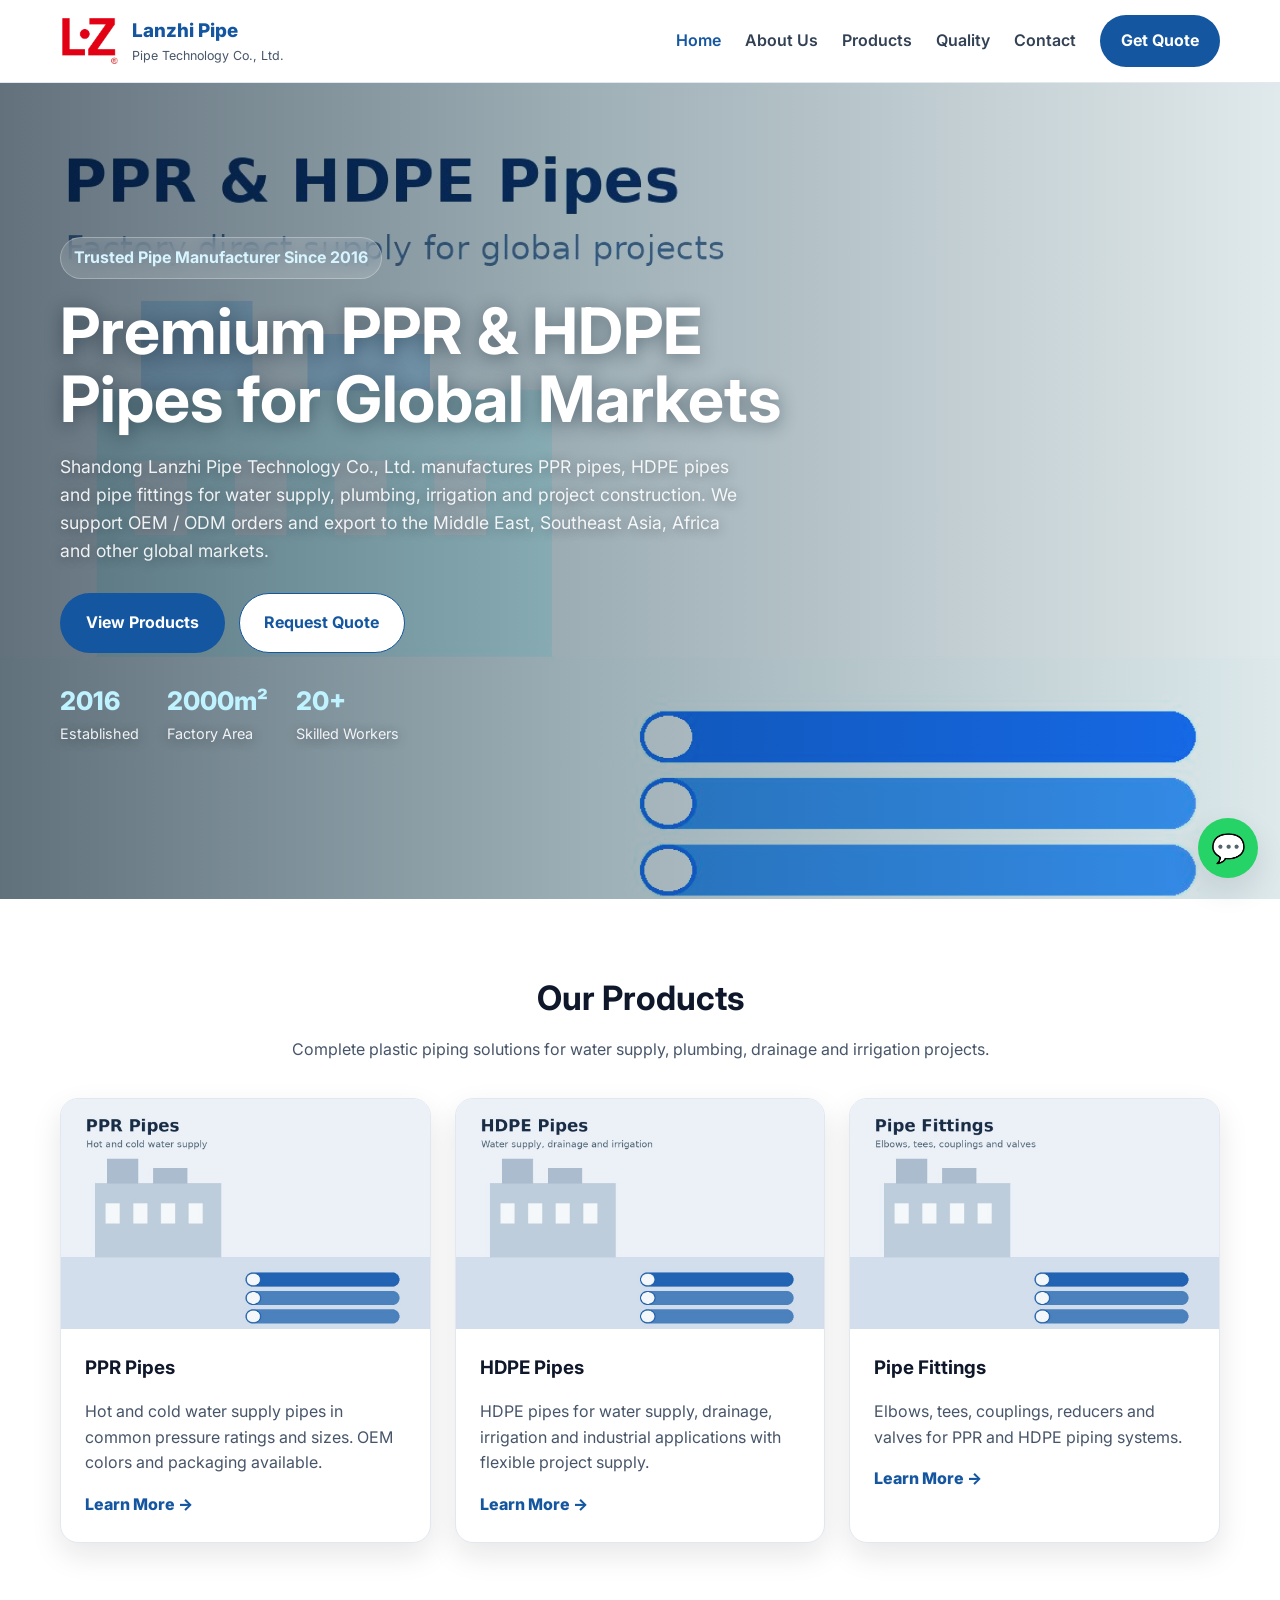
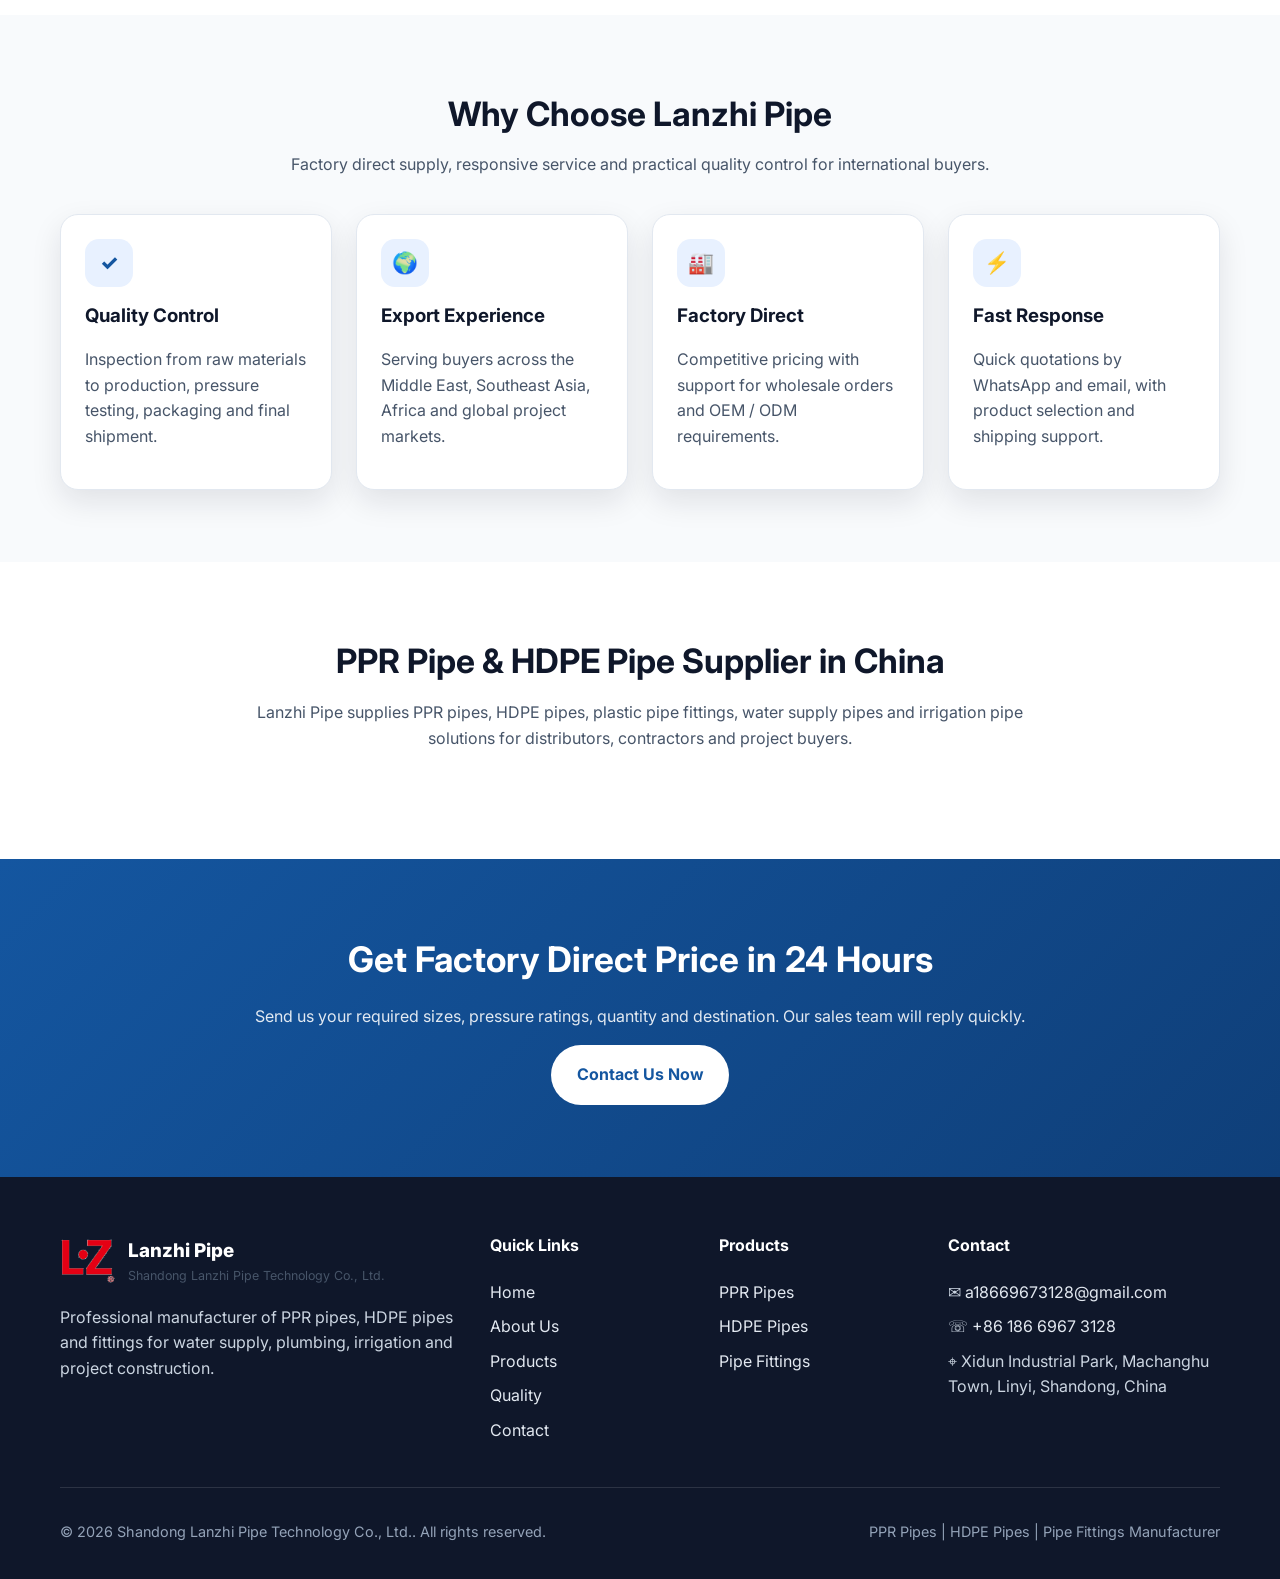
==== index.html @ 0c654d69 "Improve ocean hero background quality Replace the low-resolution embedded clip with a higher-quality" ====
<!DOCTYPE html>
<html lang="en">
<head>
  <meta charset="UTF-8">
  <meta name="viewport" content="width=device-width, initial-scale=1.0">
  <title>Shandong Lanzhi Pipe Technology | PPR & HDPE Pipes Manufacturer</title>
  <meta name="description" content="Professional PPR pipes, HDPE pipes and pipe fittings manufacturer in China. Factory direct supply for Middle East, Southeast Asia, Africa and global markets.">
  <meta name="keywords" content="PPR pipes, HDPE pipes, pipe fittings, pipe manufacturer China, water supply pipes, Lanzhi Pipe">
  <meta name="author" content="Shandong Lanzhi Pipe Technology Co., Ltd.">
  <meta name="robots" content="index, follow">
  <link rel="canonical" href="https://www.lanzhipipes.com/">
  <meta property="og:type" content="website">
  <meta property="og:title" content="Shandong Lanzhi Pipe Technology | PPR & HDPE Pipes Manufacturer">
  <meta property="og:description" content="Professional PPR pipes, HDPE pipes and pipe fittings manufacturer in China. Factory direct supply for Middle East, Southeast Asia, Africa and global markets.">
  <meta property="og:url" content="https://www.lanzhipipes.com/">
  <meta property="og:site_name" content="Lanzhi Pipe Technology">
  <meta name="twitter:card" content="summary_large_image">

  <link rel="icon" href="images/favicon.ico">
  <link rel="icon" type="image/png" sizes="32x32" href="images/favicon-32x32.png">
  <link rel="apple-touch-icon" href="images/apple-touch-icon.png">
  <link rel="preconnect" href="https://fonts.googleapis.com">
  <link rel="preconnect" href="https://fonts.gstatic.com" crossorigin>
  <link href="https://fonts.googleapis.com/css2?family=Inter:wght@400;500;600;700;800&display=swap" rel="stylesheet">
  <link rel="manifest" href="manifest.webmanifest">
  <link rel="stylesheet" href="css/styles.css">

  <style>
    .hero{position:relative;overflow:hidden;background:#0b3a55;color:#fff;min-height:calc(100vh - 84px);display:flex;align-items:center}
    .hero::before{content:"";position:absolute;inset:0;background:linear-gradient(90deg,rgba(2,26,44,.62) 0%,rgba(2,46,64,.38) 46%,rgba(4,74,91,.12) 100%);z-index:1}
    .hero__bg-video{position:absolute;inset:0;width:100%;height:100%;object-fit:cover;object-position:center 26%;filter:saturate(1.65) contrast(1.12) brightness(1.18) hue-rotate(9deg);transform:scale(1.04);transform-origin:center;z-index:0}
    .hero__grid{position:relative;z-index:2;grid-template-columns:minmax(280px,760px);justify-content:start}
    .hero__badge{background:rgba(255,255,255,.16);color:#d7f5ff;border-color:rgba(255,255,255,.28);backdrop-filter:blur(10px)}
    .hero__title,.hero__title span{color:#fff;text-shadow:0 3px 18px rgba(0,20,35,.42)}
    .hero__desc,.hero__stat-label{color:rgba(255,255,255,.9);text-shadow:0 2px 12px rgba(0,20,35,.36)}
    .hero__stat-value{color:#bff3ff}
    .hero__visual{display:none}
    @media(max-width:900px){.hero{min-height:auto}.hero::before{background:rgba(4,30,48,.55)}}
  </style>


  <script type="application/ld+json">
  {
    "@context": "https://schema.org",
    "@type": "Organization",
    "name": "Shandong Lanzhi Pipe Technology Co., Ltd.",
    "url": "https://www.lanzhipipes.com",
    "logo": "https://www.lanzhipipes.com/images/logo.png",
    "description": "Manufacturer of PPR pipes, HDPE pipes and pipe fittings.",
    "foundingDate": "2016",
    "address": {
      "@type": "PostalAddress",
      "streetAddress": "Xidun Industrial Park, Machanghu Town",
      "addressLocality": "Linyi",
      "addressRegion": "Shandong",
      "addressCountry": "CN"
    },
    "contactPoint": {
      "@type": "ContactPoint",
      "contactType": "sales",
      "telephone": "+86 186 6967 3128",
      "email": "a18669673128@gmail.com",
      "availableLanguage": ["English", "Chinese"]
    }
  }
  </script>

</head>
<body>

  <header class="header">
    <div class="container header__inner">
      <a href="index.html" class="logo">
        <img src="images/logo.png" alt="Lanzhi Pipe Logo" class="logo-image">
        <div class="logo__text">
          <span class="logo__name">Lanzhi Pipe</span>
          <span class="logo__tagline">Pipe Technology Co., Ltd.</span>
        </div>
      </a>
      <button class="menu-toggle" aria-label="Toggle navigation">
        <span></span><span></span><span></span>
      </button>
      <nav class="nav">
        <a href="index.html" class="nav__link is-active">Home</a>
        <a href="about.html" class="nav__link">About Us</a>
        <a href="products.html" class="nav__link">Products</a>
        <a href="quality.html" class="nav__link">Quality</a>
        <a href="contact.html" class="nav__link">Contact</a>
        <div class="nav__cta"><a href="contact.html" class="btn btn--primary">Get Quote</a></div>
      </nav>
    </div>
  </header>


  <section class="hero">

    <video class="hero__bg-video" autoplay muted loop playsinline preload="metadata" poster="images/hero.jpg" aria-hidden="true"></video>
    <script>
      (function(){
        var chunks = [
          "[base64]//",
          "[base64]",
          "[base64]",
          "[base64]//wAAACZhdmNDAU0AHv/[base64]",
          "[base64]",
          "[base64]",
          "[base64]",
          "PDsAAAraAAA5MQAADFwAAHSzAABOrgAAEBkAAEl2AAAMegAAOIIAAA98AABCJwAAC7AAADGqAAARvAAAQKIAAAvlAAAyGAAADwgAADw5AAAMKAAAM9cAAA7RAAA75wAADRAAADyqAAASlgAAQ2gAAAvuAAAx8QAAEB4AADlHAAAL0QAAcKkAAD5MAAAHlwAAN/wAAAdvAAAytQAACb0AAEFJAAALIgAAO9EAAAqVAABBJwAACo4AADsdAAAKyAAAQncAAAwDAAA8OwAAC7EAAEHAAAALVAAAP/cAAAp/[base64]/w1XTrvxx2UKodW4i55jTMftEGwEt4VId",
          "oyt5ieTq1aey9AdyvpLKaqGBiodyjUw3RZTdQ+jK2jTL9JwN5553o7nSyYAAADwP+agDgAFKFBkEVQogRkRAsMxAU99Jc91tWW2gu8JqSWAtz7nrjCrj5Twanqn68e7Oyyjz60zM7koF3OEz4d5TBFdBoSB4H7mXZLI7NUUwM8RSkJzQjZ84fBUsAvnocmjcGqaHMK/SHJpa6ZoxhZmm5IUTrPXdftisLjjXAngr7phJ2g7wOj1P708t/[base64]/IAcAFCFBmIhREZBMQQgVgboMLJYTGRrSwCnvw3U7/jXv9u7trKOh0ztegZxcOBmnOFUZfx6zXls2YY9yJTfSvXKbcsZRnMJWzyTYeFPmLurEzoA0LcX+KDq8Olq2CFgQ/BiqUyWlKHqGcbN0yR11rRcBmxGRgg07vjG9J00OdZFD1p2HfSEUSsAXX4IBOgBxqA6rMADgE6FBlodRkVCsJRAVz60pzEDLHQKo1qLAdne/siOP95d+jn87Ye+TGeLsTc6jcFw4lq1SOsokGAVSkHhrVVBXqsNbj+pJA27MtOJN1hNb1FYRAL",
          "ICMFnaD8SYOKwXKz3PsSOED5TXf7t+D0/a3Hx98gaWH31adz2Zw1NCGhpl4G2u+UIjOYOXWOUmS/SABwAUgUGUhyOIkKwjEBWvVaX4sUBLWMQ41QA02yagaae3TRj5LEB98tu2GvLQ9F0tQTJjx8nasRmxTgPHl+n+pYm6RwtmxJSGxZEaK0i6Ru7d+YvZyaViPCNsN2EejjyPj9iwQODUr3NAhCxhSUaVxc5JBKL7h7rzz6uVvhYQa8h7g8glied/RyYHABOBQhCIJaDYahAzvxAMgEWF8rknkFy+WISU4V0uZhxoSwjtYsAMitl9BP3tcSE+RAKYoA8iO1f8/fS55dTFtBoqnc4CAEA06v53mWF5xehvuQGVtI6qKnqTRokkS1+MX6XGuUkt6AYm5rkOApSklqqdryHaZXtWZSrR2dizauW2bt68bvQK7vq7DgATwUKOx0QJEIw1EBTvaVDY3poADpJYQkQsITw0kktKJzYzQ/Btw8ZEPAl0q7HUYTHdO/[base64]",
          "TBHtlo0Pd9mIuTYUbgVaoaprWeitdVlPrHgbHE1ORU314HLP2OFfUqBDUZwBZQDu7gBkBwE+FCjKZECZECECm97GHAEEXMM4kuBE0k+tA52sJUhN1/RF8I5VtNRSfPVlyTf+g10GmBA+e+Uw7Hcj+TR5sFbzXnl/pMpYd5fN+aOFkFQjVUyg30P8ogMSONM6gKXNEcDOiMYCgMYns5id+X/H2D6gHnuf1BYR8sepyCPmhD81/6L6HG2+HxAcAUIUIMkRGhmCogK7xTbhACxARerB0lKS1yqRROtJvmKfyvUGuhm7+VyLDZgW80d2wgZF8zXeq532OBLph2FE2Jq0xQ2InFlJ5IBTNJWdDF681geTRhWCk3gjv//G4cgw/sBl4YO58nV0cvgb6IzZyHka9WVcBZJJJkopZTfPowdsO/tyHdMAAHABMhQhSKJCDYRiAr58Sl4ZnCBCwJONVAIwPzDwWmgJjQifTSTESQaWRM0DMtixE9UPfDBtO7atNnyaR3UKUPmae7cZPEuAkD0Cg6QpE/9zecKFOW0Q8+3Os0c3VChepgkTCg3v+5a6vc/UT7Yss7s7eYYzSCdE990OjyFMo467KsT/qp9Ib/Ge8gBwAUoUADBkUS0IwVEBQc0xxo3BpC+ZUccIG8OJuyYrMoZUctBenpqa5Wir49GPdHL566Sl28C9HZplU1N//ABLGeWnh+pPEnxi5gYI/UVAMxmzCM6PisPYLZFbljOmJiWKvCqYi8sH4Wpb",
          "hpTYZ/qIkRQ0Z4PejxSrSYXjRMWj04kzqgMyAA4BPBQgySIaEYRiAp2j34bEWIszWKa4iwojMiknay0JHwxhm+XDpDirdtyka9+q1Fx4GrjLjaZIeq0zgmqNTgz30YFer5lIproBwHaTVM98SsDdUZai00Bee5WoivVc8oHpf2L5CZChrL07X/vocM9ylbWo1SrKKUPSXizxUdlNIUg3lJ9x5+CXow4BTBQZqIIyDYaiAqQdm+l9uilmmy13cAERZKPGUdHX+mElWGPM0d0a6ecoVVyXayRp2pPWWzqwv4rIXMjDVc4+KUCjq5FGc/agRmZDiLTS/4g4RETYztPUAIqWYBxq0pbUoJFihKVp67XrFIVcJwvvsGrAIGw3eYvNuOXlkHDKYpNHHH2EoXmvW6AFfAAcAU4UIGyUQRBERECwlCBnTurMBYiIzTC/Kw4N8Po4u0S0b/[base64]/uKUP+DJ0DUTHq8JNlIdH+FTMmOZxfwOnwdglQDUYgYmNcqG1unvKcTrkeMCM+6yTQlDj1886TuJeTUQAYV",
          "c3OyTnPTv2BsxuvAAACUH2oHAUAUIEzEUREGwxCBWbReAACWoXpoHBY1oTu/[base64]/TuHJ8we5+X5AWQAWQ/[base64]/niBjDv0yumMizCqj/I7u9Z6hBq4y21cnmYKNnU3CYofhVFvIZL2KR13waiyl/cSisplymGycKhxTP9ammQc3hu0QHjP/DS+JxTn+ktmjBP6p9xay+o6bozeqXRzxcXvyKauQ",
          "6M3T2/n8M6DADgE+FBmooioJhqICnaY5WMeRYzhiNXawEuH+7rO3R4WTDFKPmc9Kz69mm2mUnN3wvuYpAt2ryUIMMi+f3kYDkQ8AxBfaJKy4SgCAUQV2XhilpDyOf7F7UD+I/w64g0pFcIBkVo2NgyoqxWrHwGGZCgI3UIHVNssTfZW/HfXXHXs2VcFN88/magc9q+PYvYPpAAHAAUAUIaSkCQ0KwTEBU7Vc230YLZrnoDOl3A4RoWdSRgYvr2UWam4iIo60cKxIMFqZU5x9OFRrOmzvb2TREE/97rKEDiDQnvGTjJDQKRCkLxwWnKm9TZG/+ZbGU8a+FLgNxpHrqWksOILfu+1s7c3zDTerxfqoBIfozYecRpCRy6oOaBYJhH/1OgQnG+/A4AE+FCFIUjoIhoRhqEClMc2oUEkQ1hHTUDjYJdShM/zmX71JYSFSmhyBASpCI5fAyaBGpM+GJZnAzKXdVSNqw04aAapJU7b2IxbACsb6etTy+I6fFb1w5qRx7IER/nTh1B4WtPlwgAT7U3UPcjOhA3csbvNHvsx2EmOg8vB7qvDHrutWgQC5O4RAIEMMOltc9GFAfwb7AAOAATwUIKyyKYSMgmIBm3NCSwmyBphd3oHJp5UtemnLSYodc2qPTunmgISa24UeyilKKBeIxnsqAShufxpI7XzlkjVtbnpjHANWVIfSLsQxir43+rnUQUU0/VxjNDi0F1HqYJGivNJaWTlMFcRjcMCCWI4OeN9xLLdm",
          "a5U7w67ZXaqmfAACSUACLJshpMOAATIUIYkmGoQMfJTEhg1i2asyOGgdekfxXm9kMu1uDyBAfTXGZnvCReALAjkGqMdFChL4ifb22Jis6elpCmnOqoACr9tlM3NCnD87k1dngYhioDWrTZq821TKBvJa7oP9RpNzswVQ88RtUpw+xsmJJRt+vC/gKsqaaE/QBJhzXRFznNdwkxyxt5cu625pwjrnu0Biufa4ATgUIIyEaIkIwjCBldqby4mEWFgR1oHXXZcTEfd2qh6+zVUjnKFNpMQzKxu2nmBy+CMacv/GzLDQO8WZr0AkP4w7lNsfR8FVgCrh1d/Mn3XRIeviUVDU9z3YZ5EgYS92tqw8hOYnJoWPL1x8nkfYs7/pynuoALIicZ8kfwBGxunn9U2yuscKPuWAHAE6FCGFBBsJRAU7DEm92gGjWVo6cQLswXDdr7MjCedBIsFhpnSOnGHQGt7BoZt933TfeOSCD/8nrmCwUBVjDxW00xGIjrrWDagIBlIn8wkcqE6Oe0yaIYh7fQOJWym8yYKw4DVPydz3axypn5TZtLg2K8WA5kA53DO5KCFn6A+gAPyr2wABwAFIFBlowiIVgmICpbbEWBQRw2W10sAMTfKajmvyWZyuHLBnu8Mc9YnvUg+92JY9QVwcHD8MOhoLW2L/rrPjLfsq8csihRODPRsZCgHpc5wE2rQtH0mQBlQUyZivPhXrtE89aJzWQfdQ746+7TgCQA0QK/pOemvXqbalLwKQ",
          "h4/[base64]/SIGPLSHtekuvRSjuklUa6bR1ymlM33h/1zvf/6/Yqe9zRDgE+FCDI8ioVhKEDMy8dtEN+WwOAudAUeblPRiJLM8bdnFNDmdC9ge1FPyNlCZsbvao60SecOvlSfNqwGApoWjZZ/vqotOEN1pqSASz9KLcnfjlgLoXuilhmq15MBB2qOsgkQQ7siTDth+yW7R8rSxYa+zb2st/gWPb8QQCTHVyuUUUr5+RyvK8nwJ4A4AE8FCFo0iIJhQEwgYwxlBooFkF3rQOwTLA8ORkUJWcQCaOcZJZS4wzx6vTuYCrG35nvyGwlYuu4Uzep1BGT5vUr9TUuOK06pJBhRrSwMdhU1/u4yaIYp0PMS75GLJBaEfvekjzj2DAlrxWZr5YO6Jr5Xor4fGuuUs0gI4+KqfwVtSxm",
          "MBYgC5lnhP5g4AE6FCiMxCkdBsJQgYd4jKNFNKCWq04sIijKXPcomMnsv4LfPxsAVuCh0IydVxWKypetSRHcgEO8fiEWaw5oRKnlknZat7ALPVdiAj2QYGgNOeN/dXlN6WGz8bcUaFpJ54g0xIeHcF9wn8L5L3xgoFT0ThKmNvLtknsAvjKiGM/[base64]/Mbnm2cfLNiWnmjWut1UhWNl+65QjeVKTCnKsbjWo2Pxl58IsvIL8wDwqooWVgBXLDbG5Zq+CXSzRjhbnZ1eHQS21QIBe9FrN/8sQOAFAFCCMlDEhCMJxAVtI2AAF2EvU1YciCXZYNFhuCzRoLCiogirjWly1ww41JCMmuuwHix7PjoAkZnxNbjGozLXZHeNAjmu0vABnfeDEwQxw3MsF5Zj+fyWpzA0se0IGsdaUg0l2QF0L7Fzi9pGreRV2QikdPDCy58eQRusefwlIwZkVg6nsIOWAFcAvkABw",
          "AT4UIOjSIIiIwzEBWKM5QHVAWDi5bQceZSNt6f41PWKJoFk+97cma1tIiBAKfNxmu+pGetiL76AH+gAiOqiiJbS32zXqPuqceNMyKRP7Z3T1Q9agk/A/[base64]",
          "0RINiKEDMupRE5sdK3FlscJ0ADU+/[base64]/eMyYy6JSSn8pC/JTCh2R3l2rB6tWOsb1M81rVkq+/TiX0JkX1tp23rnprlmCpKSMKj1Pm3FQq5oNyMJOi3flYaQ6/[base64]",
          "EwsJFNXclh0KAWW2KDdVRmnjNzfTMUv3P4zSwCT9wDNWSbk8qyc2vkj8QYRZoMxtpcP5QdeNWVRGtoSh8QhKgWgoC71sLzhY18JiXTEHRJAlW7V3ewpWZ1eczRrqK7uy+bC2/B6b0Rntm5WHy42WzdINTrPsYKUmkOYToEA+c/y+rYAOATgUIQkSIxFEBT3NzTlpRC0BS+GgLRp/NRkMqRSWshZckUO+EW6K5ZrCAMgptVZOjEwMEzypOj5ry1zXaNcw8TRGqtQ9RWUY4iyu7AeoMi04ApyDsl1y0EFcSXt7PKaNROBCUQYlWau8nbJMwY4Ud26qiLZZBrlUmW/s7HfZdXV2uPGasis8GjwpWUK6XLuz7pA+bAAOATQUIQkCKgmEoQM+diO7yzgLAFvNQB+FGWBCQw/eRG2WYKIcunNQTxDw2fgqzVC8jjo55Wgfm5eOLPieAtrhuONeQ/VCmAcPpdAwNIY8leZa8HzbL33FeKs1Hp4UTj5xR+s+QOjjS5/ZcpEqwTEZK7S4Z1vSIEwbxx1iBpdZ5+wrNdgBwAE+FCDo8jINhKICm2Q9X1gSAi8RerlhyKWs4D2qmvTBya8acnc/F61JeqgvlS7T/WQd4T7nTF9rtURJVXOxEl4nRyDDK1dS+bphDBGpsPUzqWnJV2AyfRrO5mFR5scxKc15MJVIvLrmEPoDD7nT1mVVFczJRWCutqaIqn5ShT5t1qSnVTHt2G5ACvp7D04A4AFAFCGowxoRgmIC",
          "qpiAUIEW3ltOJApGiRZ0iOW+Ge5QRv0T4TlKQczfVBPDIfW0BYSTvmd1B1530422azgT41bemrLXK6ic9h6FtBMIbfqLcbDUroEcRBWjmcvMwFtPxdwEH4t6oE1H/36rkOnulpePz0TjZD3Vi7t5VVpMqo/u3yv8/873g8d5JzRwAToUGegyQhWGBjwunKYXjWQQttd2sG2G728tU/z8eVUdlLHHs0z0mFTC5nQjTrcCFTM6T3pQwyltPY2JlyJbwOv/mZUi1tASZI9kscStzrUXmblnco53Cb7CWUO2uhnRxLAP8uEDTW6crRz/mdi67eRoAVKSkB9F2/XYPzmPx7H5Ed42kjKssiTGoVkAFCXcAUQUGUjRGhWGBkzDleEzQhZcMtxVgLfPvmot5TSNmaiet7L2rvHrC/BLUAHrTlS1LSVQ+b89oQSO4zdXrFsGGcn9SDhywR48ZKWC+9zIyVRIcmQmRPW/kgq2Lb6w0/[base64]/+ogcAToUGQjiQwzEBXOR",
          "3MELTIsCjqakBTcvXPx6ve3UMLLDKMKOcGDHGh092cSoK4e+nxsgnuYyxz4K6T5dfO5j+PanBh9dQB+cGSyZDYrTUMBHhgK/BeCF1Lk2Bip7J2z5VK8JO5wbvJm96OSAzOaSDkR1BNfjtpWJbQ4/hOmW3D8bzXkYgcABPhQhCKJKEYShAwM2MCMhFoZc1YLRTdg026jEUKXAMompCDmzozlPM9V7w5YdVpalgFnbahGlkhmTUalHqIsW/[base64]/T7VT0K38nDb/6tsw90gcj/Np8KufHcjTRv0K9hTS2WT95YXjdeHC2aSMR0eGmfdHO+WNl3glsx+llnpOiwvX285AA4ABNhQg7GQxHQzCMIFe9mPC4AMtcNyT",
          "[base64]/[base64]/GMATrvvhVQD6yZfHJS5Kye36p8tr1oA3RFZaRB8yTF5MyFKUK32qh07ohk8dHBvumktkpAoubGkALkOukncGQGcQDgAE+FCDoYpMIxAVlFPCANvLelsF61IHJuLzZDNvOMTEI0hDeBreevuuR65dauNKi9DBCkL4LXhDKHKjC5/xGwCQGMCAuR6ezrEqzexiynpkU9u0a5jYfHa5YirGf0bbFn4/PKkOuvj2uUZW31FTLa9TUayyPEC1HdT908rw+qwP9OEvUxwE6FCisgosQQgVfhXIF7G2g4YpqcAROdbKOsf69ZiNyw6SMXhbDXeE5QAXS9b83",
          "ad5vl9fJKDKT70m68P4w9ReJ7vZesEEeFIQDAGtHHJSX5GxFDnf1YSVUqTHTnpKaNfmNMVyAYwowlArE89F7G1N7lABLV5K078c2sqKelmNbkAHttkCx7KgAUwjgAToUIaihGhGIBmNnYIOW+lgHTVh0oQG9ZiIa4qfChFcGFAskT8ooS4yYCCoVGGSufNJZyt80de/zmKcJMCqZa5aR1FiAemWY0o3SE5UMOu4dM8Q9IzZW7xknXDA0lcqUGBLHpt0lLM1mxtU6keQb0bJ7W02SHTLUBjFff23rYV5cK5AfZq+2xACvAQpxJzHgATwUKQjCOgmIoQMerbyel6sbcGWl7b41bQiSJ0hA/QGSaxlBjJREokrhx/QWzpecuHBIaBsXi4XkNb08LRHoLZX5YPsf0WuWRMrGbZAARkW9xVrapbEjeb46qL0619mpcsQyWLSwchAwMXHRTcN2AzHYlaXE76bZ8qrsKpru258dDvxWY0EUDG8N+rrhXzgCvHgBPBQgrJSTBIIGc5jBmg2LCAcXA4bvc8IDUjm/FqCdrK1rdJcCO/G7eSZTJQ7P1y468pEDySJltW2oRdKoHDduHXeLDGLhahwaOzN3ErlxUj8+z78Mpt58OYvSjzJa65/xqF5uzbH6F1O18NeonioOSfS31eXevCX+gc0P67s6ECIe2ycErf/PTT3ADgEyFCDMdCkYyIJhmICvsymIR64AALmrWF/Sp/THi4bkOKKtmoksi1HMouFe/twd",
          "xzSBjHe04P4qHpqvTKqhf+JiAM1g4h9rVECJRx6OxoeqS0dzK1MGR0WBWedQTAVTZu54kJsR8YWikHN6gtJIm1SJvztoKYALjMfTFadgSGokgWTJ/w/oX+qDv9wHATYUKQxUSJkGwjEBXhtiiN5ACW3LTi2hE7Q84t+/XkhvKNvkooMdGMcavHGWhWoWFjwFJyRGzg0H6QPL2ZhNukgTJLdR0MiPXTjteMV0VGWX7ZrP1GmUq/jKSPFNNzJCOQwPUr6EBBOvdA8q9FLTQY4VCs1Z4uUopxt7N+7Dt1HTcPG81sB4cQMuEHABNBQgyLJSEYShAzxh6WRtDZFtMGuLgUxSp6G6/WWjdDgR7p1nGi3x/Y9Je7n0vZUxOuobnLnGmzPc5GvaUkhINrDp7rRUfzQuSzcoCzv1/nMGccXND2/cntktyG0IvXZjSoXc5wLnaRqXUSK9Xhgahur39uFUl0cZa7McE8r9s6hfRcFxXw4AHHwcAUJUIOyCWhGGYgKZzNMvGMYB5BjXCWHCi1etyVOAcuT1ZSaZjlNG4TiWUTN3i5wiVNW8hX8FT+K/P0TcGU3EkoV7rRhS5t9ZwHfFshJfWJazq4kKptvQW3HosqIBmu+2ntYpY8Ywyh4rxyOxVMGesBrx2Jpzym2RytIaciquA5kUANXpn9Vppg+84gcBPpn9ikNKYKkE5QOvIj47rr/hW51B2mrdW9lCyAwxBpVztQk9MLtD4+oDeSS6YCW5XUfysu8qG3Lq",
          "hJFNKTpOj2ddoek2zuVPlxyqo2jEr1Vw+q+mSAi5zRlADCtcKjAcYIghBgM+AA665uM61ANE4QKeKGZRm1IKXDxvgPbgI1IuZH+e4PrxA9+Q7ZDgATLUIMyUISEIwwM9eJCU9XIYpcNMJfEBaMTXxWdcW0/0X/oy6KdUriVV7ygTwz11wEK9KlG4xqTSyXu6Mpkplw7a1I7ksjZufTDoBu6NGgBfE3zFkxQOvwuQN7OCmWNkC5JAqnLgEd/[base64]/58PArve5J+yiKujEUUdoBfHFlBs8fOOIz9PxLkvc61IVPDs1nDy6YeN7ndjppeVf5DX1AcBPBQorJRJFQbBQQGPG8aAwxAQxqcVoRJlVoh+2UzFSE6Lg7CmvXfYUCcw1dTWMjy3lfsZ6B6FGuHRiXvlipJ14XLC",
          "mvVDtNMNMYniGLhBQP22fKIVNABzOZ8uAzZxWGxXxogAhSejCEhAZSqiRG21YjRrtdmW2mSh3/dLAvctTK4sXcWDPf4bSPABLBQhiIEyDYoGfPuyQW9cDC921g1J1AJe/mtywmE++MZahiSAUsNOGmVhsadeQEuWkG6B96LKPiilqqI7xP8HTp4vT3FGPyaiGtRaEZ++2XvU8XD6bu4eFLwWATsR2cGiZrnITiJTZCAq1oGMhAJps1nizMQCaWvfTWAhfZNVWXExoA8cUAPexSK3ATwUKSjxGhGEogK3V9isBkLBMRrVwIgFFEery/5dYpKcMinSJDaY6YDwwj6BTIOFjnyhrvFqch42+kguI3JqQ7RfMJSxa64J3oULWkSyTl2LSBVKFJjLtqCk57OU6MS4R51qnbpxBBesqgf3FKFVRlF0HrWVf/487bVsQShAPjT3cJ9RvYrHbyK+YADgAT5UGYihIpWEYgK8HDe2SbLAWUL6NABxPr29m/qi7ev8JbbsI5QQ4rXdKY7IdUo63sXpyoCCuLpqOTFseeQRv1aH6fZbtg7GPpTZh/AaaTMslaqBWjr5zrLNRbO+yKrGvFKbSrOWHKmYlouU82e3MxKWntpxxnyyEfG+6hI5GaeGE9kQlh83mdA+RX+OwlzQOAE+mf2KMkiYqQTmM4TrgLm1AdOUSIyE1F7BKtZwBBb4FqFAZjQFMcxVraqQk3HaY1R5ZQT/LiV4adGgdqrd5/GiHNUJddrXmRdz",
          "cK5uTCD3Y8vB/IMV6YoVB7r0yPxmtslCF6q8UfLKXQ84ss7ml4XkzsEI4Z4WVi/b8QnmHuyH22HHsDHINcA7eAcBQJn9kUMslIJul3mr9h0zoxLk9tL8vgtYSmq3LDUoTqYbjVNfXj9DQr59cGPdSkxWTYzJirDooJsbU3ADMvW89ti0eRKTbkYXA13ponrMmc0EkmBDcDPEoOAkc/[base64]/gAEXByqb9Skaq4t55VzpXF0vFjdu+1Fov0RM5NN2aHz81dc9lF8Xz87AtpEtD05T9lUUdzH9b4mC3X77GA4AToUIOx0OZSGhGCYQKfKwwTYpCxmla11gVFHaFSj3psbMl2wgkbHK13LC7CF7OmI6IxeUBFS3uSbsKDEvM6JsUde8FfuJ8KV82lfS3Nu",
          "3XyRImzNhmCK70INQY/ztHJpNiBm+S1AfrN42QtVwDxgzeeQfbUe3C/[base64]/gc4HAE+FBmowxoNhKICs2FBgALUL1dwBb08Oz4cu3sm6j1S5wEtFlQwteLHRasTfACwyQGMVeidjDB9unBH0fX3C45inTPtlakzCsLJUVqeQHU59bnPS8ODahezZ1zbHlUG24bNHgfwNZZjEGOyZi7VFs0ueVobOaoU/2o0rZSrsMZBsFPszN90jnxnM+hXlDvnJUDgATwUIKyVEhhKhGGYQKYdsDDhggglzqQOGRosnQ2qNHdzROg30RfFELJFGMCIshSKFcI8rNe/mxRrMxsRBYRCxevRw9LK2nydt/PsYW1jLYjZbp768iGXRDWG5AfXRiFzGTNg3YOyEIOMEJgsv+l73aPO0StoG1rDCHc56cO3Xh/vXjvIeY79fkdGC/AsJQAN3gGD4vSog4ABLhQpaEI6BEaEYgGfsVIVORgJoCtcTgJfoxmUoRwmNs2bmojDzQUTywDKsiqscQJIzGnZqsL+0SF9TIqGWpbD3DVJgGLL",
          "0hs/iYrusVy60IRYDs4Z4FYqaubbsoGvFcSdSw1hlm9B3mEs5OaMwlRNYQVMss57Jk4rbb9JIwEABmwzUKckpxjGYQA26h28AUYUKQjxIhGEoQMJhhQMaTDTEjzAiA34ha2PWEUJbJaIOH7OgfldZitT97uuc3Ny0WkscWZ6KNMqltj0sRnDWPgXoTWyIRwe+/vgTQzEOFP2izZxndGIjUCzzIN8BeVXq3YIg+gRDLlgFxGDvbTqS957O4sejz4yFnwkmwvvL0yhle/u6YLxiQmXAAAAOwYFMkdWStxcTEM/lO/FETzRQ6gBAAADAAEDAAADAAECACSkJwsAAAMAAAMAAAMB6gwDiSQBDf////+AAAAtOSW4IA//89C+Gm/4KdcHtsq1SLPfQBtG8weK+TFY+1ToPInojxmxeKvSkcWNcnSrYcGL/FO90cbxTEZP+T0rQKDHTSR6LQerFSKmDXmKOA72eN4O37ceQwSTQl7Bva1MhPZNgWwBiZyADzW8TB8Ldtn3/IpiyaS73+NuM5pfUaHujOH7Pw4Xh9JZfn8z6o6EQs6ArrlW6qEPMLd1hkJH/7XOWrhIj72xlYVATQGOW1DLRG0AmJoDHEMoQIlD6tWnYBrokw45JgjWdDiM4cLOg/Z+RPsqxgF6SSWvXl4SFynI0VIDjyNjfvNT9gD1k1qHK3xBv8McS1ZtsxmIfk0FmZmiWR7LVWsa0Rt2ISlRdX0hVuzFCWkwNFwdVN29HolaeL6DLlGI",
          "[base64]/q6DEePLwdrLjkU7epQGD+LoABPtPf0LfOYuydiDPP+AJ84RGyw/[base64]/r1Pxes4N5oGCg07a68BA/rm3x8gX4fdUG5NREL0wZabsMFXSXQnNXaVShrMn6W5OXULM+0qAZYeXf3yUzrTsPDj323c03migJfEwBbFuAy44lu/gd6+ikQtlr1LsCYVnsGKKKikv17Ii6BiW3ajOjRQaGGc/PhzHng5pDhFRsQgmnmf8K+J3d6aWAfhGKoofliD",
          "b74z/f8BAQ+vI9KGSKHRUOuxFSOURu69bf/MHMvls3B6K501efElVrbtKteovWmpmpT7SltwaEctKS+Nw1HhItwFe4EGNVV2dLXAG2IIGI6Ug1+/aZgDhmscBoJuycyMsBIw5ovifJzJAeUC9zEcp5WiNd5JdD3OSSC0a4Tox3giN3eN5I2CLm7rlMvRGUftQy0GrlYrUfAjOsHWIXOB8VWdCm7SjsMNEesat6iVvNKqnXP9/OR4wLItSUdGIaWkIpt8Xx6yUHSV9J8VrNh7M45OXgCGl2LHNl3qaqAJQNd39LNAGk//4dyLxI5pD3hNNS9EBtMvJe9hLFNkliOHxeiHjijmfIC3gkHnPe12vQkqxZiusb9qeksoWu5d0Un4vVuqgPn7fS76+a/oYKH6eNbQ7lveNq4c3v1xKHOUe+W0Ol442G7BJgGM7gMtSjxeWakp1UPCnNuBfrs8CtkfnRUJy+vnYoitR1fmLj9r410pVMO4N4jEVHzdWD4nm3iprca34EF7QHNYMv2z1eDM4iBvJHoFa0f4xX+gfBklaw/VfRvUSk7AL8vnYSY4IGR2NavLj9KlEl8ZNDy5OoOkHVAO5Jq44Ir8v7kLobkPlMeJSXaOYNyVDRB+Nk0stpARFcyIzQ4Ug1NDi/y3RRw0X7WQ6iXWdmg7QiRNt57NKKucIwFsd+CSsI/q8dDw2fgjLUCpyKWaZEXxODzYSirU4BTCvkXwiYUXuRnNvoM9PCd/Yd2J59ltaHbV",
          "8n4ox1IPsGb0EQtreIZLSLTrzKdU/pDvp40zYXC4rupkSRmvoyPWuSCbkJgT3wBcu4MZpER/5tp+ktUTeKXxvegQmspxIWXc8RZLOILBhL+Ks6A5cax0YRUJ+/fpiWTmjQprCTJSC8IFmBfv1H/OxjLMTROlixdlWkl/ispudz1XHccI2wwoTmIO42QzrmATp3QKRvUUDlT/UTMsgWAarUd8rmFJK1/J1hyT/Z/bzIC8iRhgjfDCts2xhCqT5R3QXenB/E5xiVR/wM9PQZ9WG7x12uX62ZuVCHb8gHpY1JKB9zwyC0BNXkRqtl80HmMfOBvOBeMqVaX0e8JRKe4bQQIlRtDIN2tIz9yhV3iy4IWXbo1rjmN/9wk0YaRluv/1Luud/JWVnxQ+oVgvBTFKCBRaZ3NfzTrqV34K7YoGAGwaOwpOYQ2BcxQ31AhKNiIBn9/7IicwH9cZo+0GCjvoJr1kR9e5IdaWm46CbfAXNB4zkMa5lvNCVo1s3OYRLPK9jMAPxb8gOspRQTXxBYO9h/qYIFK8Jbejfy8QPXdC8clYfnyQvbCK0yNzHE11enp5maCfk6+s9EIyWphRIOLq8CrneusL6Zj6f9lJOFIXTB9YgN1XZ11dVje6SYbDY9ERChjAYITwh+76gdegBhHuV0CjhGzapvcMmiarETq6flwzeH4lmD2GbXQHUAlw2CDKR6RsxjNX9iNITBDJva4sD9dJ62RNP/OuZSHM/97hau51UVydxiwyITUU",
          "l/WIXGjJurC2cClPhZlmGcQzCDMHDUJikpiY52DJWfH8RWLpvwWpD/[base64]/IeHHkcBFuvCDlTy8cV/59+g+i2IsdjDALE75sY/aMdlU6rdrRk0nAwSMPlOClrUij3aSZGo91IptubxZOs+Nz2k68h+DD4z4DyGsG/ypVx8MzmTXpU9g+7y5asb8OI77qYiPMiutKX8OHvAhjhDILgk49BZiuCHJXv91pEKwkg/+xhHZ7zZ+0Z6Q3PRMsdIXJa1bw0VUKgHp0VajV8dq/9Hg0Smyj+mT33Go/FF/+SaHKxAshkyRs6uIZyaZBickJHVyDm8o8xPAq6n79+Kr0fO/8dkbaigSDw3U5XGpJRPnjUINYyFt6mHwAM0YVmlexpmlwSG9/AMfaNzauYA/YTEIhhFkefOlEIhL6ApWu1b3jp",
          "Uy4V9+9Ay2NPqU1HTjKJHSZ2eD72AIVqGiv+MO4mLEIZKQBwOFnn5uhSOQUHapeK6WIkr7GuKLVSJOXmHfzRDRZma4uIrd0Q/URH3p4jrU13ODpJ9gvOqnNBrlwaQ2J0RkePeeBbx57Ay5WAbnT5UY51KrxioxZtSPcu3PyCj0o5pXhgdgZMXkyxwAY9CROkVyqpScyG88iTX/gfmGXcuB7gddoUNRXKwGG4EQZDEkrrfaeiGglUHi79WEHPk1FRObbSq+kY6wOUDuZkd9jX/ySqoAIJTWzo+wpoXdrjCESQFul1pGXlPWo8omUHweojnk8rT+UwB+W0E45dX861tsLl123BraRC2HdRIa2Ph84ISsfttd3H3ezGgbuGwoG7ZgX+OnMDiA+bRdRrtqbxb7FaTyqQzJ7Dq8V6u3Vs0t+lMZH/DdBs6mfVFZCitKw3In3JLVvw49wmryaFYEcyTy2N5nfm/Z5nWpWzhWcOY9KwI/2F8j7gFPAsg/6TL699lboRLmesEbcU34r0F/j0vUnD1hBgO7BpQIjB/Io1ljUQ14tCmCrUFzg20wMvGG08I2xJnmg4ZgXq1saKw5OSGRGYAJc2MnX53Zjh8te2nqbjvWbKw38u3a+nKHw8l2eDbHJRtPotXaV1mdhZ6pP8YPb/z92zkmRnTGsBYBsxeKttJWZk5ligOvjtNf+LIIrWoBqzWOZ/zXPHj3lJ32DdOoYaGh35YBo6nisEjaTxX505cMlr8VShwEea",
          "ulKpRkmnLXCAyCguCYEuyZejeCRwFvP0OfbkM3ORISceXm2WPYqrtJeMYRVSeQrQmEbRalPl5vVwHpuSZnYZklFby8vVk9WhawpSWVbtgb/JHrv3CSLLXCanXIXosJPAhlkKUxNcOKRoYfU1hgF9ahNRE/SFPgaTztjRfCzNZinb/[base64]/AV5Y/ky+zSeQwZH9K8i5WElMrPttzHbnTWFWVoP7Fo58vT2QE7gda90CIyRYjpn4DmAqIpQU37B48jIqMNt1RsoxOiUwGFMmpRnXXPWKgxm/regfmAV+DgbCAsQV1t5hWDNP0mT9hc9nq1TPcctYJ7bSGB3H+e7nZOkMgUKO+ehQwBuPfe30+rALDXzwDy+OxlhosvOgPW",
          "vz380nDP4dpm29OLs6Yo6hpMT1TY1B+MCnQZ/KGW4ZDRCTh91bsO+CPY6AoI8WmwgvMkb9FeEDqbB8hAfLmPNwJrJl+lzj3zShMx/T23KE9MVsWBrgZv64Ytm57voqB6Jm9apOZDtrc1fVQe/38efdiV8s9Jyn1R7nFrPyZOwZVraUnaEZxvejg0/0zPST4HVWZQ0cj8P0rcEdPy79D/aS/Mv0TWEQAVALpTDJbw/zPOooUKbKTZyVXFocuLTh0NxcpL5cAD5KoRE6kTvxi2L+fuaxs6VJ2mpqgIrW/vWUBt1Ha24nStYpi84cwGlsaKnE4avO6/ylxUs5tN4SeKu0Vx9tEp/lrPdJeE7oguCT3q4mMf3+vMQDTW1SH/xBi5Xi49GQdcKJnG8hcU/yJz8eaVpuLfAyfQxn5rpMrrJBa8sT+bhzycIBKE/yRl/7xX7qEpGRMut+phvxfePZu081CZMWr4ErPJBw2xNSePApi+X2cVQT8TZhifuM5VY1e0ykXruYWuMHHepz5cPYJsdm5sbWNtgJ7jAUN1Cdnj4zAumn5OPVKc59nL7LvV8o9r0n2X9CRnYwNwtjeH1ASxFj4bBR5GS//yNiNci4pl/cLJw4F2ZNRWCjFm0/Uc1NK5zh7yUDqZef+tfouHCXFRcaoywGMzTCaeGJCtZCvW8GMwYgkb+qpO4JxJ1kNLzaJdmsUlCw0nd1IHAhZ8bQpJqrczvBVUDrgpdES3Q/ULWT/MkczdRDdpH84W",
          "hDqUEzXI3epZMF+ZpbwhQqoZJ8zUUVtw04QIUzs5IcU0/R6DyxpghIvYoJE6z2BOpvycZjZQDHZopjP7kdVZpcqb4lqtdGJgJlRW5yvm5slovXL1sD47JKJAQsK2ncdK7RUJbEVm97zlBUROR8ahmNb+k2cL1X/UsTebZ2/+0fhifIWFGXgzvj89YExhySteqOIsMONAQU9qW5b+Bo5DCx9EjXKXeb1jVHMWYUNtBft2qV3V4ihx8AQGyAC6AcYKULsa8w5Shnre8GntmsdBvnD2N4Om/kODdi1QMB5bqSGegN7jZMmyGDqteNr1QAtuwd7RToIJU7r1w+ZV2wAeSlMAbWxZHMztUQYSKVcBXlBY2LDtfiD52lHUa8XkdnCZd8MWBfTgHJvoW0oavJbE19FohKLTG5TaCV3vbhE41vwPJT8bcSKtz/pJv4UxhIoTLSloxkWoo4srssQrt7oKcShm7Et1yWsXhYXXGqw4pLpZOv3V1gjs2LAyFvk7HjEmOgqyxb7NsFOMQ7s6LgsomhNDrOGys/DNSBGZcV/DogGCQINnKDyu/ByUSA61jjlg7KOJl7vdX6Kx1YAY48ePx/IBhJh7RIL6fmKXhomUMPEiJviToLjHBpAif9D1DYiXyclRiUYilFOLqqkb0Zsst/J2ptpNHzav4F6DgA5ZKYZY95r2/qWhxl9PbOImLyheoRwOub+s0cD2YZQ/H418n+pod5xeeUxYRHKP1ziF6oxzF9tHjwyPGGrv",
          "BQpfxp7VSqirmFQCvtHTCKnUgiivfeiL/7XSYKCchS+DMxNEnaKZhBSFrhtB20A38B/njzkbmi7fE15JsYkIm2PIdRuC2jAS3AB+5CeUvcqTE/lqaY70mpc/SFM55zdFd0Cyi8ja09RmTQw1eGLETDX7DQA3LwPqkNzfpF4XUixijQ/vHx7KwEY6tmrXkhx2RyNpQ0NJqbRSj8oZWFOD999lJr5uL/sF3GZHs2RhyVle2A0CNV8B29IfcDIzdJSkWo6nlPXgPhRsB2RKht9INoy4lfPbzpo9Z7hLak/mgSkLT8eqttdAu1fXeBAknYFxQJFfnoIbdpQKZG9v0b6Q6UYkVm3wooApsAqDbw2+KMg34h61QC1Kgyu/Aeq38TGVlNkh1P6wpaxDSOxtXWBMjTNlj3ganPOys/roHadNCCGDitDiuW0VoJZQgA69cOxxepjKTUlhs1ME542Th02/Ghv8T0Pm3Pmv86OOah6m1Z9wM3XaamYggQ7kAPmCxpuSPNDlkEqQ5713c0ROa4ipK+B7f/uhnjVAwYOjXlBjxYyBnbWSHY/+J+1u1KVe33t0Svo6podQGcl5snZ8231bs/88oAIPYzaQ8WTMpg9BEwfkjX0FIaMx+o0TEY6w1PJB08/nbjGKDTCB9PPvFcTn7spn6eZKF/qdqkBURe8TJOFAEcFYN2PeNQc507QCa+wTXtQGVcwbXUEwSr2SzFwNdaI2UZiDDeVzA7nJ6ixENhr1HPt/bqyfcd9j",
          "3udiKGOcMROu8E0vonFo0ZGM9/FNjdZzeuM9+28OteRAg0ACxuT5/heVZ7PLikDCwFIEo+HKn6hG73UnhxQYt1GpxCmodGMyylFjaVf1qvgRHUbMqAw1pbyORuADEIed6YMuPBgEzQNE6fwfbX2Lt2H3AURzBWR66fxz5jEUBpiH7eKyoqCQbWGqSV9/iyPlriwlKLPXsVzdO6n/KX1IuLJBBj/a/U9huin7B0KiIRZ4EyIdN0+qdToG9jMqmR9HzSzN+pX/UfpYxEmch+WodInb7OnrzUdNTUnXPArPBzgUWBP5FSswNZDF+r3PaYxSpjcbWCS4rFN3/9NApIgLWesypwm/UihQQGBeBGgVyNJ9k+EWkjAKDT+Z9u6hRxVb+0z3upQ8EyCd7nsvfkNtqtj3DfflymgwNO5bIsJ6UX+fIZhdQs3/nD/JxOgyXgfrLfQ5mwmIgfeMzRThO5GlvjKwC/vQYQ+S1LaKosk7ijIZ50oLBbrPCdwDUEBxKzLJ+Vx3C/5apvCLzPbzt6vUzW6FoQuXLwfCkYzQaI2M99GBZp78GRTIQIWm5n4n+KsjiU5AK8ympjlNhOsWvVUMXa3+6hSnCZB6J4bFfk7AZ7dqg9qxwn8RkmODvSH2uDvjOSkGrvaV0G8ul8xo1YH8GlEXleSA7w/hA2AVosrGQfjk+8b6NZrMWX5EexbFb3n7rQsTomQyGYW64fQGC3CyjxOsC/L4hwTHS+b6t1fUZgWwSjSDr1v5BxlK",
          "Fjg9hg+ralbpHXs7w0LM1jwzxINQnydJTLW8kaTUWUTUKRl9oBZrgXyjEwZwtS3YiX0jv1opo/[base64]/FoaWloLuvwoXr+Pt47TpEcRPZMP8+mdL9QlHTTI/+5K8UCGaIhoBrVeT1n3sxbIoL+VoXy9C8j9A5ZL5igtea8VJlNtpU1fzfs7b/wvTbjlqnnzzsjr8UI5XB06rMEieHs7L1OFFSgiXxV83NR6mioDbQDAXSxetHA7S9vyBPjjETPFbeeXWLQai6Di1Lx/4VJMKr28qlP1DiW5EgDEn0iy3WFcgrwPgGlCi19qV5rWwLGCGVsTKxfZx1t+tvBXSBgFiJw9oBmdc95KC2vAb0bFsvoT9Mu9f/FchnDFwkKKmHQLqWsii4bXlyJ0WEZnP3Bz5cEKYMNxSIAyIUwWYy+HHvP9mOlAUDd9XlR+s0MvEgaqBtWOoAV8OqVHcAb4h9AuJEZB1MjCgatKb+Bpv5sfFOUJ2OAivtOm7fspm/hP6cy0EkEXcHskGYR38nw6cN8N3ySdHg8RXzLA4QVSttemnp01czhsX0",
          "VhxcmkZctU0ZWIB78gfenbjvL7GjmlCk46Zxgjp1V3gk2WQTzqpK3W4CtsPjXOVHdMw83at05V9ZdVvtpennD980vDHJvokBA/QPY3pvX+l2FrATaXGqeMCo9MyBO+L+R3NUJWxu4jY3bb761I8VfmzrMWWRKDM2TpqiLVEQkhtf5C8aDeo/+kJqrroT9XTreneAUFA7vBJ7Y83Bn8sx3wjz4P3wAtrNxt+diSQH2oIzwzvnjAsW/izrwI+TCxDZ5UJMX7Ol0Tki7PDTvOLcqwzoa+Ri3xd6dQ/SrbfnP/dQEF6r2nCQFFlsJSn0xhzAGGmqfrNe4+j2Or3jj2i5079/fQxNX/os08CsDkoAydH4l0HdqZ3i5u53XTqPNnIF1i2dWp6SvsT9hrXLJOrfVoOeUIJUlhbBofUoVSvI62io3A1T0dKC6XKnqjBqooFYEAlYc7Jg52hW5+5ib/J+j5+XrjCQt+Fvylk5ZFv3xco739ZWiU+pk/[base64]",
          "IivY46tfk2re6+0+j1W0IH5+qEAAejXoAnJaU9G160aW0esfg7MFf7rCK9wXXV2lozh9iD3r1EYXlE76bo+WMKjKPcxwJ9toIBjXADo/cTHGi6sQHFenKsWqfl44dkW8KXb8XaYYcN1E0bCxEZwBYf7y93I50nCv0jmciufATU9scaNds4/aY7TKD2mK2TuboI8lOLn2kuvgClQ98WYLW/7nuwVf1XaslZYkYNAdUOT1M18OZ6UeUIxjW8/[base64]/QBd7CHl8Spz780b297uT1MhAprAEaadoYLjJpdX5dGV33WSIA8KUcIulC+2zy2I6U/xq/ntOc1MVTIT202/NZGkKyab67rLgARw2RXIko4uXxoACltmUuZ/yYicfZNkMdWwgcV0fsKQs4zvfLJNPEvws8jooJyTCbgtXXDOHS0sXDBtQuJjTH4gg5B1mk2PNjc1Xg9y4AaRa4YoHtTRuyfYVK5ng+YcKwgiA7/2Ej0LrJXc3A6+27kqAB0RvrE63MKDTBHGoXHTrabV1O5n8tUTsL0ObTSScGT0/bx/4iLR1",
          "e9U/NOwt7jp6TlQ1AKYZ/iUdIlHX2F+FFdcIRF/wThtCHKgg9tuTpwTBsCnLvs3xHD78qFnDDKAgPEU/twFfhtlp+cZjjIbVz2/UEn6zzkqjCqu9NC4KlJo0D1xKC9KsZHIjDKi9UJyYyG1utghRUztQkJQYXpxNMPbYvFYwu/rINVo7Yp278hKb9XMOICnTOq9898Knv9rZfp9UiAZs9DEGo+zV4qBP6LQyPRRFY9BWSpEmrGepcaFpXuXcatrleYhC+HltwrgjAm+SGP/i+UdwNymelYmTuINaIrZwO2fFdznBRQHVkDLNu6QCxfhMMPDvlLi+hu1fLBL3BfSSqbAyhv0ighIOgPD52c0U7bceKFU8W8/SSEujNAps+krnr+oY4e+VrxpVVyvFJYNbf4MyMawal6gWB7DgAUC67KNNBV985fKbY/3BRU5DMW2eVhcpAWHFHtGmdGx2JT9+q0iVaT0fv7MvksyV2x94iqLx4josLqttfs5T7YAe/4WzSf+NKMXbsYr6iJs8GeA7lVrRfBbx4e86sX6VnrEb7OCz/bhr+WJzeF9i3h3ssh67yng0qHwzUZk42FI3bIcxFzwaHslcT29rt9W41IZhOLca93D3UkuhpG1zRoE+OYp8fpLRuLztFktfqc40k4riYw+YtDOjPeYu1PNADMQGbueEzQhc5ZI1HAU5SJtvE/PeY39oX5kaLu7LwKZUEvwLJ1B6W7ABsifNceGAB80vzJwFgWVlS2KbWzwi",
          "tdbEuh8DwjjWm4pvRIlTi6/BaMrChD3RPMt5TvgN/xLBh887nKY8HBeR3BDnRjQTRunH8ULcN7ggF7Dx6rY9OVf2SXNKAK1wkGe8AzyzS4D0lBhozAsqEcAvbZf85mYCPgrIsIpWP3U5EsLJY8rlYnO/wAG2749TOGa/B/hPLPSF7EZk56jVSWQ5czPQmLdTmm3L8x8PEgdCNuhQ1f4A4vML1fYyGx/IRk3G8+Nu/wb8beIhpEPthh5BseDiQJxVxkIkCh5Ygp9pbfZyX6+P8i1EXNEFgdsu7dAuuHuS/uGbJut7txuyrwk0ChNh7jkcvm4kJOiX85vTIfjSc+l2hArGwdzIiiWot2Fk9F5pFp0jgjvWsakMMtbTXBheQ3UdWKapddS4W4woKH0jqilKeDkoqG3DOUwtGt5+nWxJdQmVxMkoVZFIcNxRLwAooCPAptffdfrpOVWivJseE5To/C61nWSh3ae+EaFC7/m4A7paxLObZRDzwSTXGOH1ZtyqhGS/VtDVzRtU/hTOodKLYwiojSOGH3KMUWgav0WqUL+dN6t3aiFGJHTI8bScrRAwX36cGZY7SGCpnZYaN4ru/Jz5jjU4m++/B9MqBm1e1+BhvY7nPtDNflHU5b70vxq5Vh5YLl8qTPH3nzFvXNmK1Ey1xtBeSwsQtCfK/GlGPdXDRJoVd+uu7A62TFPf3sHvLJvwDQoD2xl7ZdcCMRferldet9oVRJx+2+QjS2zEYIXK492/JLq89Q8o",
          "rBJC0GKDBfgCrKP6KVUt/pX+n/axNPH1tjEoL0V3KxWvTQVscAN9ndqS/l0dm7uw1sXPprjU1tMixB+318sdsxhlk+9IbqRHwBue+s7Gv28RhHBu7u00sRq4XlJZxe0VwrM95GqiZCiCo4PLQaKrj4cpjBn9fSPwXIhNLKVqiltmYs13bqqE3SghJuo8FSWyRpInnm6/nYpenIDqjjqmDYx1Vlcs3ZApK2FZQ7FTd2OUw/B092s6Jj10etjxaHSTJX7GF07kMpXbN03/WjppPoa0oH/c/xP5pkgjCImpKEId+pxRw5WSgQXGGNy5jqXlFsfnwfDGIvQB4hqXd3UKwYxUn50bpjz/qpNZ4VagsCcD6ArAnBdpuunHU8mW63+sedrUjb8QF08yruwcFikgZBXta4WYlFq5d+F/ILgbxyrvlHDa8gsaeLb6Xm4eZ3A9PPieLP9Y3WmbwwZw8tNGCqFemJ2De11e0Qy+aj46WPjd8BKhPctl/L+Qhdj0TynfZPH2bMs99OJ06+ThB3RrXbT6iy9gybmcTbC3PQ7wPkPrCi6ClMgKu4930rpjwZz7Ml9gUIXgmgwxouetLt/6WqaGauuiCREkCGcf0txezyrFV1GvOzVSIVW57y782+wT9dQGKKBWheu/GyD+xhiYmB+mNmZbrYX33Bs1U8Lvm2q75VtTZBdOpJnesUztQcTtKAloIBe2Lnsr0kZHuE8IKQoz+BTTyDjPtTB7ijW56e+pY0PWRLQxXzqv",
          "lPZX/mB6yaZ/ueg42BSEAFNQ6r79B7otrhyY4X6AxT/gP75XgEl3tVsLqtFl/45nT3qvwWrODGVTH/Hp+jjch7Eiutw0vFgJg5JW3orEbtyooNpQc8rJ20IyEcHzLXvx6lMfFAeGW0I2Rai3PdxVr9GBN3IlGnWwW918XIAr1oKcnUdgCgrblU+pv5cayhEFWaq2dGpZA1hvw/727/aqJnQVgj/4d9tkFkaGF24J+h50wdZX8CtWVBhCN73JfsQrK16+y8RUKch7ridXL9U/T70pa3PRk3v1m/XqVmbATEMhYKtpYyuq5VjbiBHo22d1h0aQchCX19fRnkaa2RTu4kI0qtrKyPbsR3Lg8wfnHmp7ThXV2xIv4rt4RikVcP6YV37KqG+scpnzm232RXuTEt/O1KfUa44DNsLilZVqgbztDwK7oMagE0JZGmF5kCHvcfCBVH6Aw1Oj+ye63jUTpUSOSIq3lrWpqX7JFLoqepK9t9MoUIRDBbHwoaaa+x5qIQeVWvLdTIen8/1x/haU6PMqrwxCX0GaLO8+dkixJe/aeuTVWl/ETErqvQy6E3I7/ef/jw3VwcImD/qf4FpuF/XdAXuS2Dz+VNBJDuYFNHsvVdPRC+C6FZEfNkGG/VOVZpNEvCogf127BwgJG9fWjfidx0Qq0RQ7NdLrzMd8vjVL9R/xeJG8D2OwLKA2SQK0JNc4LoDW0pbNAHVDETg4vqebtSVQOOok+RxC4VqADHEqRwM11YPAOF6f",
          "2DRKPQnymcXqy/psgCpJTcwBCyzCpGOeQ3FXO5oQcxa+jXZwrwQYB2TR3VesEyChpbNXAvoFZB9beQytHVHhEtCMdsKp9HalEJKOGvIquYWev77OuRmZeHvzGlcnU9ESZ6U+OT9bGL/dGFlBD9pkzpHXlK+OWEg3z1IPWU01bbcE4F9oWUPVTQdqRtF+u35giWklzL1pXiph0b9k/[base64]/XXwutJIczTYZ5NhDvnfBgkhsYdoIf85mvOnd8/2bEvo3NLT3D5NYwL4NqnZpSj4BxfgAmNlRhk7Z0OVjUMbPo/5xz9H2SZCtxb+tmU//R6DrSIhMs+aF9lKtCUyB30430HOYvDvpdqzjYULeNsN8j86ndHc1YHTC0JPaDuHBwRcG+SxRSf83XH3YR/S0eB+VhZWS3OSaR2NSOAS88xqTzP2SJbbo+1yGW91lcdpk7HPXZedCA+v1Ix3DSlQ6DXOdOtftB4sKjZXTHnOws8tsmKdiXDJe7nsJ2GymGa4mRO8zlw6txjQ",
          "0Wyx1/zNN/856wZLHhI6VDgVPnfnei8+RFCDNRrAdzQQDAe74ejk1/sl6x8zx62Nx1MjRSMVqXfLkL2lDyAVKK2lzLs6GoYXwQxBXLL7dlP3JaGdUP3MmDmZcco072GIdAL7iTMIJZdYlL0FTqFYfDQVZINb6iqjVTP0CW0FfERFxUwtZQaFv2WAO84SydB4LuxWqIwa1iYxJtERgnRI3QmXYvc2iELglighj3clLkgFDCyZOU/3VDq5PZir+Fq/PufCG11hm3rjfy7X9GN1GGTSbJtYZmFfzVzxHZVTGTz64yPIrrhtptPq5/LIaPpRnCyXROQdwdTZkrQDi3be/1KIuUw3Jk5s5PgSZAAFseNttlDvlkMSV/Ia9q2yxrz9Ajp28FQbLToJGAvFnwh/hMCdHzrOr3IdEMICY1L2WQ0ArWFPSZdr9iZnwTeTPjIoeQZ2ul4WUZQQ30Zo8qWbBelXlNmMp2jVs6OlVyzwT7qs/ld1L4tB0nmWgQwHFVk48OnUl4NxS0Lg+qZSY0eiPHX6KCTrsoMxJsfwORsaoOPgsagc/dScaaybYdQTGKjr3q2VYWCMtZR65JZkjpXm5+iXPc9Dm/m8yceyAmFjDk8sHWXEght87uAzpFJeyWRot+BhUps8oGJXP3xlacHA7AAZH7CFiZFgXd7T6O5qBS1/NU+IrCW3teVkP5dw3LucMROiYugDo+EtoHE/UaS7V7qjztwY0dYHnYGDeRfA23D5trao+3T80+E+",
          "ujcH+MPlKnFi0+dgpYt2kTnhGP+JQAav+cT/985n3UB+j/f5k8aK8WUY+3Ay5+yEyDO2AjxjpVcJi/Tf8nKGBuTU5q8ZP8AzyiywCQe4fpHqNJ2zDP5OLlGF4fcpSjkAaBQ0Mdh6jfrj9xoiwFrqci7NOBiFLrv2cv8QFcY3cOqomo6hzaTfx6K0gkTzi79BNd0FLO5VdPCBnr9Hra8hvxdFlCGFQXIh7WBvewxlbzlxy+XEA9reLWoet+g4Wd/oizwiYgLgoBnuXxktMlmKWN+OkkTHmkzymN4yXDRAgc/Nh4ATJQCRTKlS8ue3PeQPhDNR8pUaHR/h7FF57zy5ONLCj68mzyFSGrnBO4HPdvLJ0TOUIBFWjsI1kP7Okq6IR1TKThYnIiW24LvZuKX5WR/xdSjsXqW2wXDDRGxFkVOKm3qcUTRGNZsvktYGG3B8bKjpI9wIaRjqyNu+YXU+MJj42JHoJi4rPiEQI/RSZ1OKo8heJsmwpTkbH4U2IsGOo8gwQpKDd7KxOCZAC6kSD6o1rpeHU61sjWC3D3Flny6PEGaswID9SSitIHKIwOqae711+orwlLHfgfXMUMOMgNZfwXj6OAAAO64h4RBL/5tUxakxk4O3PPll5VeJQohfooQ37edSc/slKjfSJ0PCPXS7NkFTmFc6kSjUzfLF3qE0+3zoGtdOB0NO4PINzOmAgRMnds6iWGS3M9Gn1XA/midpUqiuE0kSrGqBYZVcIb8qsGctUXFGmEg9",
          "FbRhTm8/fsc20vKZPGZvYT1yW+f/rA5JCjLXEm7CvfT+xXr4TE3uI796NXDcVxheJumXMfb+5pwuNOBtnMgkbq/hjWEBwm8U9DMH/3I4sPejvS7MaIN0txGe6fauKA+p5nv+RWAHa//uBXLe3l2HqrODRo0O2Nd1OY0ZMjHz502bEPVIHfbqfBDiamVo4ICJvrXP5P+ygm/OAH3Fh911Rn6tcHNuyjsll9EaoBncwTPq5MhVYhG37a98HgUvFqS7eWYLTHWu6C8WxlSK2VrPY/nzwNBjd0Zlg/mMqHCSK849xdQPm4cx8aojWpTfBaKXTpfmFXAVr4O7bpuIrgoaZzlhjqiZzw3bR3+onahNVhMvjOF8jrFRfIYkLNwJmwS8pShzhF8ClWrZINRx4tNFl37hkt/PRjTtY72FteosKqjNXH2bZtdJY6+8VPTM2v4kOY2i5CsHzVjc1R/do8P0T4dRovmFTuXrL/DD5tC3Gnkg+m1hLSA+WbLSUBx+C3Sfsf/yx6zodcse9btcjDbnWzUkMYDrmqXqefyh0DTWwWBcvEk18gTTXeGJjDjHy52sb7yzUS8GdJ5eZVotjPyGOiIZGKwUlLYdE6YSCvJZWOTkscZeG/BTR0NmBmRyvFbjosPso0TdcJQ1yUV97VmyU/ubkgzpSfc/EiQ5402WqLiABKojK9BS9sebhZWwz2eppRjEG915lIug4x2BD991NLZD/Q3uiyJuzES1jiYt4YgqXSW6PTi1EE/E",
          "fl59FDGCx7mppni8YRkAGZn8PzjafTedvtYh20l4+xH/dyZ7Dcw7Gfw5eJ6wHCIQ5oADcaw6ebGmkYpGhq3P19NJPE7C+B7XefffjANGkPkWj4JMXdzTAV/kJwOGTYp5Qju1+FP+F9Uf72V4A6ArtuAA6x1A+IaUAfnvw3FkcyYh7v26NuCXChFhNPxyD8YUjIom1N5UdMbqPcRPjf+fSzDVW+aYUzoqjRrVmf6Tcxg8SA/sIPTO9lJB4k2qD6UP08FI9sUusKgfKypwNLwmKVY8I7i71wBCEfI5PNclz7Li5Q6Xf7lmsnEbSedQ6C0Wg/[base64]/+QdlOCI+bSy/rg3YaBolg/owsRjb6Y5nn/1mLVNYpcK9ZFHZ0oS1PGMvVlJNIb/4RMHajU2vrRIT77gbzy0oIpJD9bagEjv4ucGN/S/s+GiWq4dnkDhqJ9owQAw148D7pIKoptbRTYF4B2nVZtQxiEejAmidoybeFeMvY0lCHOxgvE1D/OjMUVz34yleO13eenaTAPiVxyp1PTkcu3axE",
          "aWZoURPdFVHbY3pS3j7pdLfNTk8FTGi42xBdySvTKZGz+0LMhvGHbZhkFXhma1inDfF3BytZ1wR8a0z0h3vS/J6jMAGjRv2Cw7Clq8v48FDEiJwP9w6vWlEEaH3OTc/RYamf6BtWUntCELQfluYjyK//Pwuu1wK/86hFVPq6SvAJ1dsz0M7MvfXoE8RJ2/DqBdSTiaT/nIrBgTpsjArhTyynosYW1qtR7K4DQjIYH09dOWtPcKrHIn1PVnJ/C4UZM4IdgqOliX6q38legf0fht+jXp/C0ZGPufemLt5LGgjd/bmlPNkAF/d2ee5e28w3jNmPVfdSr4M7JCbHlTH6KQTMc3ZZg8NypEH0fZuzukwQ8+m1Rmzbk2jaao4pWhwv2Ew8KTL6X/n0DHYRwAU//hsGgqgBNttxaWDnxrXMopDEB8gu80W/Du9ZvNKjeLInLyBI7YlBBSdRNnXgP3ZWy1p3Md//4YFgPdH2hGBA2Lf66url8aflPc34m5ZyTrMGcPA41ETIo0N8khAQXBGYGyf0hOV4z69Kj0ySB6ViHTrTf+dy1fYOru7dxDxyII6uogOkmRidYbNnlW44xLcenAXvmAM9VbRK/2zZwDWFvyANsoUzvScAJnMqvxsvgprKU3Kpzxi9SEvNu1Kyb/CFbOvLw1gfN9jtyaTjmr0A7wPMZ07vpzs8FuUDwZLv/OYDyc6qCchHF82nV286rV7VHdsZZZJI0t0kBWMtbyGWjuIfvwOCZLudi404",
          "W6D2cXjeX44nHG0bq8b7GucGr34w8364A+rnFuAb7CTF2BBfT6eJq2jLgVh+xlNn8qIKKmuXAApkYlyXzP/P9jGD0ok2QsTvSVIdW425OsABlgaghEnhVGqpxf/kyF9DWZUxNQf0bi3pGdPWSTLtCgQp03JmXkEzC2YthuN74z+dlb1ljwOjfH+wdXtNMsYDvCq8Ir3dGOhbDeu4FQtHeKT+934wq9Qb7pAluTNUS0w1ftCkdSCxIg32/nRTImjtRu61Nwfq4dTFV8bkaWRctdpP0gDkmE3GZCjf6WsrNjHU+UmSu3ysfYM4caD4WL9G5/GG3eDx6RuQQwf8Kutq6G2VuJLqOAlUPVGSw/AAPIXTq1DZPO9dx9UQKQtR2T1iNFgSs/rdon/DC/rRDdS60nZHyajGNcuN3oS+mkNiQmj2pM1LQCMg1W7tEyDiRQz0hU9t8yb22MQdYAcm9PyqAzAZ0sddNpBOckRUCoHtA5yTzaUYWkB1n5YNuf9XEak9m+xJYYGnBOwTKg6jD4sXPyu02Ulf+9I5ZAQuTTvlcH7A2zl8AD9WIacftJIaBURLlZRy7L0Qn2gQfPadX/j4iYO4EwGQFCmoYfSYigRST1vbEOvwVdnW0YMbqqhi8p7kmV4ykNDXhTBP1yOmQlqVzmvquK0LjdxylXQ+qN20HyhX/z8knVGOASejBDZrsOLXQ+o2s/87kWqDiibVErHwb9NzpP0yy7DqGrk9dNFP0y7H/a0mjdYZWYlQ",
          "XnwzbbUvVPNFtUP1Fp8OLPISkPuF6dm3FwgFj8fUW5Vw1XJoSKUliD6JoMfkDkkpDnzV5C1VVi9ynN+VTygLvnF6tObarWpsrmz6E1xydL+IZLtz1kp5gsmyFTEgdbgTi4Fnwpu2jnN/nMEEJzjhMTP2Q2D7MzNpyhKo/UepmgJV/CEUHfmQ7tuGqEDdOuTM5KXwyJFFNOESiSYoD7ZFP21KyjfqWHbJ96QWMacwLEm4k3REMT8rCFdOVuqDFL2noBmksVXehZF2z1j9w2ayxbbbFi1cMZoZahwnEjlbsm7WKvBzZWkp2ZnBdp3oXYhdjWCBR/lw3jY8+YG/[base64]/GMA+PNpb5pW6Kp1ESH8f2DBTeUok1+uUJn4ykpHaBuEXEVkgvS38DHBJV+d+IkMW/GuCZgT88Vx/n0VH7Yy9U+6y4Hf2c42ECp5CD/COCVLo4nC+cBJGqmWr/KUPUy6VAzWKNyT1fQZYCokulD5w4YB5hd8hnQmyPRPZh/n9kifNZYYcdGZnnQy1/Kz1O/DvpwnGpOaQE73",
          "[base64]/5WTpMtOFX6keuvbinLOzHNkOSLagvloICDpo03GfAqbjtBU2X+Wa3QmNopgHh0tFpGhOoDU2xgt3NMc2vR8PkExd1hhRotUV46L6lxyKJJV7figmw8OWr6phGju+xhj8Q0Hw8NnWWx+dOu9UsN/2q3Hew12MJtL5B6nN9PgbcTAZ5JRlyGU88XjLcYcArUltGkQZ2s9mYPh5InqcqVX2r/6yjC+WLPp4ZCHAIWs/78oXEz6OZdZVQLOw5aKL0NCcpncjL3Y+hCHVYAylMGmYARp3YfXy4wh9rUObTs3FL8jfQ3hwg1CKv1NA/4aY85viPSup5OIdb0qkeHWfrvrcuCr4z89p71INA6TgPQLTwtzfaeFyDN6l7GX5yiiBSxZjGX+8ymkghcnzZaa3AUkkOrFU+Ooj0meJEUnn57AkIsi41t3caHR3FR5Lmiwhhcmi4pqv8g2/hvNrqz/mVgVyBiftJ7vMKK5W7ynHFWTVFPJC/hW9GJ5NRO5Tn3GCwbZp",
          "[base64]/CogI9KCICT5/fHEefSyiNM68b64eN/gN7613oTSikxuAXDy3chP6t+P4X5PU07nd+VUxgDd+xqP+Bgo4wCnw6XtPr/7K9XesohNYoZDpk9klD+3Fq+WLvQ9vBCbsmioeRoxyLTtvRb+obsaekvaqnJoNvui90hSY0B6BZeb9rvdxQccW1AvgbpElTBKS0DqHA/2I54TFbC0G1j4vAbLwvJftMBvHg6L1uKnBc/[base64]/zUxvVRN45oMjiB12plRAOR62dqgr1/yuXs4essgZ025FaQutM/CpxnBYOZRvaVqqoHbYR2vPfp5By",
          "aniE6VvWjaroXVadD0k9M1W3cN9d4bNNmQ+9wke/E8zR8e20tOQVW2dEWsxW/yp41kFNTQNJjw6DW7o4AgAEIh48x5Wi2fqQj0F/Bcr6EKmfGEwdn/ft6D8Rmfj4qeYp/R9E8m5jdjXQClSgM8ZDMElfLbfYCFYkJeXTcFt6nMBZ1wGRtuXpP0+g9SyaAHg+c4EoThmqRfSRdXt4djgw1XFaHNFN1AKUdlw4ldCHv+yuzRomOf9O7e6KQfv9O+Ifxg+0549tDoxJcDAMJ56VFc2dZdibcHrTjcI1FqN3YFSvUy5L5E/mEisPj6NPUOcTO0TIJMXywaQxrwN1/iTKTR438V8lBsdU1j8gIEokqbOB2DFTHeee1nJ6u5tzeeM7XtiliVAcJOG+iz3sQbBR9IaIrSFPn5RxK4oEcWfDvlAvl2oCcQY3Z5TIsp59e0y06kfp5cWWPwQK49pvTgnz1yTtrJR3VrUzqxlYCshVLAUB7jSRd7UeNc4WgSlZ1Pu/bRsjH/Q4uvU6H4yuvuCzK/Vz4/OK9yFS+1FiWxpkmtuDazhXPSuouyXRXQ7cCz2LSAW/V9kUwNZWKASyZGCLynxw7L5jTgpvcBld1n4mWrSNnP44SeXk7drZTqh4wzDfmzy4iRIw9MR2lW6hgh4js6gLXSWa2Kx75ai4rbAzw8F9PaTAfL7A29swx5FPi4Pj0GyDUG9fpXiYhbkAg3pIjdZlRQkIzB23U1eIdmTsdGTiAwxUws8xlc4v",
          "qoryNuFKbsDlL+IA19x7Nm6u9LNyCAbsRKjDf4qMj/dP3tJpuGlwuWau/kY3oXNgl1fKTFN2xX7T3Q5LMYlbWevuViNtj5qIdGz3EqjPC2OCyoCy6JuM2GCrevLwm90GhFUyNW8SLe/686/3+5Vu2/D3ldBsCI24NMr570aGVyoi+dCxOZ7MA7pw4XwJpEGsXRPho1g4JM1c6mCMM245vjULEiQ5o7O4sJxpxSin30Yi4ALksS3xM5rxLgriBmqkSGguSdXTRFoCSji7aPv/hTNG9XaIg647LjGyUSjv5tjhy3OUVfbbbekUqnzmxyhwMi5epBmtSAIsAeGKZptEcMUQNkPytUsF133qzJPWmqqr2q/Xe3DXeHBzmF5EhZmM7Xb2VevR3SgnA+8TGCI/avlqPPO858Yi9FPzrZkrEUszzukpsORzJqjX2RRRuWxCdGbiL71etya+tX6ku2CD6wJ6vhULHZGO2npYch+mPS3GZ76nxw8nrHfvRhjdEYmXaeRzPu6cXy6Npt/xnRAu3obHb7JYIJiefmgpKWwVxiaAgUBMRI2n1OWa460jXZ4U53cu9XSjN2HZ5/0RYNlRdHh5XK6drkQBPJu/0X0wckXf4drHBWMmFKtEVDc/vANchtxmlIhyYQuOkJC2tBTZVg1pYOcaXr+cmsCuWcU72e2YRr6odfCH7E+QYYOvu9cpOYcfcoy6Ilq7ZT+MxOZCfdiMf+dre8dFBS1hn5gADbJM/efHAegBaUa7",
          "u6TEykCYmnSRn0c7ixVMmyf0TIt9HIA5LRpcRVLo4bBrAeIwZOIJ0f/9qMx4Cx1aTwH2Qq4g5cUuKbaG4CtX+Z8xAWEfHm+77XE0pL5Fh9SrCTkWlUQX17Oy3DlSxY5pkf1IOxF0ztgMvfZ2VfsBXbb2TendCM0dMsrcpsPVeYbL4sWIpPP2SgQWJrQR6hZcXd4bGF8E0DQUp0BjlX1m6ypSI6+xafK+7gdpU9KmVLuhywGz/5oHu9+qXxOEUvjj5D2iLKzydEo2g0T7Uy7//SFybtt7I/M3I6y1I9v+yBjRO17hFio5VJPl9wj4yy2CLmZywECEE3jFAmFCailnihpvKUSJWDVM/[base64]/Rz7sRUVH05KvJ4fGaTEvzLRk/CSrcmOYl5jDcHdBRGvD9cP1+1T4Fiv07jKRtH/22vgZP7aNFHft+a5FtlYCh5/f60z7HVD93PYnfw1Kio2gXygdqytqSB8Gx/7xo82rUHoLADmmkT9pP7YT4Q4yMvt16q1oDmn4rYbC2mmJn6IXD7pwDn3EvxCZu7jyd/J4",
          "SzAh/CUfiRX+U3XeUt6dY0yKTNDukB47+18xlaDsm+w5Fk4aETfIdds0As41ExtS3yX8rd1wqvgDZ/vwHAb2dNGYF2mZOred/kS3f+kDdTSipThrlc8ZtyuLIRXmmeFrd8RAURzwU3WE/gYjYcwvyIafB+agQ9A9j54OtjtEUWYhhIKg7uDuOFaPd9K5EfT9l0uJeoeWfOUXgiTa4hMu3nUi56066S38zstaweRYdoav/anaIfbt0vs+zEeLol9ePNNIjg/Zhx0jNIBy3DGjUDegDK7VdiyJ2cS/Dk2enMZ1y7kZgT9YRlTvX2s0gTIyLGuXHGhn8o8DwZORPAAFCQ0abRLs2PlXN+hxPlfIWrSwKze8HUGNOK5dzlLx5CMqoNvKWPt8eaWOr1QO/XBlzQD+YLP4DwNZh/mENfZL1tLbyvV8/bQ8uIPqvOCt0NpaxeO3NA/My0WjwJmLx5kWMDEsVkj47TGKTz2Vm8uZcmO3QVt0U05JrSqElV4S5/UjQgr3esP8L0kr3BO2L2BDHT/[base64]",
          "+RcJZXybgIOOTuJOmLewVTbv1czZRpHTfzPfw7uay3BRbkWw6wyoR9OHnY3NZTdPZTosx7/ElTI7ls9clf1Rfgue85X7CPBYEaciBpY5aKc4rpBTmPzinNXln1UNko4l9O4dwdgfhZk2dn8cBiV51Jbns+Y125DoufBGE35oQAHOn7+J6yvPbbA5dxi6elnVq4POuMQxQhtYkC4O5qsA/12Qx1EzSuyXZ8Jgz2+qd6Is3nYumEfqx/BjnCDNgzFGYz6E9i4GusEYsdfBwUKLJVqDUfc8sOsUA9RFp2//dHo4klc3Vzb3UgHEeH3YHrsWswDYBIG+M3y34iWWv/6skAR3LZdMlAEKcR4UweEC9Z+H/gNp4fAoL6dygiiGE66kJ++8wG1LSX84g9/qt70ai3e/QJHuTkAGv+ZGQ/j8M/WbSVu7kO1RORFo86aUq1v8/eyWqeykn8+TX0WrBnZxeUQyzWeQJNLT2cD9XYh48wqN9LfEb+e97ml+Ue8D8aDzoYiv+E6mx5bgk9QTplb0dESDUHLNt+ymfIWiwaSknExw2wRilvvXYhVZSBvjKW7Zi/++ShA+WI51Pj0bTOT9L+LrmUF856czJQW0d+Fc4mB4b9f+IlEl5o51YqTJ2dUdeHBUEqMkyvBNZsnjXzHeEaUqSA1l2/23mD9n05cQ+1Q3vpcR+UxVyfA0y+S7qLdD+SYqenD1Vew+WzqqBJymE0CH2Sl4leDnWcOe6RroRy5Nf/Pm0hhqjZji",
          "YXUq/pMTZSWzH/ug4Bh9WujkMG40jWZNbCXQrPG56BBNmDea0diBe++X1up0aZmR1bLlYB9CKJjTq9AeKmGPK+rHL1TtWx+exaCX9YZKPs98lrGNq/Sdji/d2IuhZNtjXnQ1IIiRoJvd6qjdM4hhiayzoXUgAsprRt1vAcJ7Nc/5I2hDlFqnDhzoAqj4zcNhZIEOj/Ku3O78RrcYrtIJCLYJyTN6Bdj4Bh8q3zOhUHw2+nPUC6JHWhTfSW7omR/4CEhmKUjjJZUCSb4oaAGDRdnAccmnXxBIa8+9dy8idecBvMTvJXezshy4kUsKppFu3dS8fYYgxXDAbu7ggIrUEJgZwuu+q1kbjUgx7bCSBE4Hq8A9+mh2NAN9Iwnwhq+X5jaKhQgHnqb/QP+WLHJHXMRwgCBl3U2r2ek4e3p8TzshILe/32Ae0jPHN7iWqi94K9DyPl7JEjHDJgStDUrqiOXuzPCqRc2FqQhDhYn95Xw0oazOIxnuK6fVn+rCbzw0NG7Iyxun0+ZnTkK23f2nFqF5mgGjTocpoxbSq0OnzfPRSBRNyrkkCGha1etifZZHTy62KSlWtyPbZ40Zh6mgMBldr4jBElQfGR5hg1A/YGfeGFXBQjQS0OPKyxWkEfiO8abcKEVn1+Ntx6omalrFkipAkIBar9MmKZhbc6PC8bwE5Q3Bt6+Rw7FfSEgOhMdSSP2Ij0nk/jaAsOHfkVx7A3gJjVqGxaRsQg1yUG8DefSyLGKEa3s55M+b",
          "L63v9cBsKriKxEz/NtlMvZoOAZrZGON7kQP5M9Pn8FlHx9fONeEy2f+6pSGhDsjzuw9LccS0jL4RKoj3c1jno2cZpMEGQObzPtC6q2k5PpIWAQZmkQA5Y+CbUPDYhlLwWQLanG2oVZdkFJouMd8nUrRvQH5SpUU3Hr11X7klWQZL3ScHJKBhu/1u04BEPsEZllTmASapBt3IRLF4NrorJTNdcyTg9f5aZDDsA/pdu0J6wpAtigP7gSj19BbDAIBKPRO9niETfOHkA42aYFisRj/lCM31sBbgIKL4AYWV8raZSNItKOb8liEq9VfK6cSU5c6fWnr/SpdUFbIF4J+UFjPlZILrFcsQY62AMMWu9JOoJrOabboc42geEsARiwL5aibF+FTGvKOsu3V/qyfX6/PInVJ5scsqBmAGG8bE+p88A7PBNxEkaXQwlan7UyEVGdO+f+b5VbwAegnR8c4prGgj9QSPpm4wSNRJW4xRJSM0H5OmFxD+eHhMYrn4QEz1nzms2RkgRwbFmGVmRMSUy8wZU+dSadlpgagjCa+EZRSLvzBLDI0RRWswv/BiLv4ZLqr9wCZEHsEGol++2HFAS8gDWXD5yc6UyXMem0m52i79JDWi+SuMxypD4i016BPN84UddvNFRG+ZUnbZ+3nM/Vnmb28ReTD/dH4WM7FfNrQQndTGIVtt6AyHfR+b6RCrJXif/4AskUcZP7ksNKhVfxIOzpqBMhZqkbt+Qgc2rDy99xcTIFDe0gwk",
          "XKDN2E5z6Sj6C2F3npzG0IrA1aUHwyQYgGh/SR7ubML8jrj8biAkxGfA6Cr5BwCAaxldk/HOjQOO9UiUfUULw1HS932jYAT5WgOWjHQAHavlxHmHTD36itghtFtbMZ8Sdr7qIC36cA9m/kriw+9DJMjEq4Ywj93qYo5JgOpnJ1SwuDCuj0n+SdQUM4cyIDNVqrWSZuLRzdHeKbWyMa5V/fmj/M3mAhfIv5QtkcJreCWESlyp+7iWzvfqlIcnzXoUJKqe/JB8Ig3XcpadAo3gAaWvzKihfslQ98GbBTd2+Jkq95MLRbQMAsWQUq/[base64]/SeATg1o60tkKCZ1WOr3DonY4TGJ8fRmaXu6qDZJ8CtCnwNZGn+E5DVK2Wu8udcqaYXq4bHE46S/p6XBCcbtNxl82gMrVadSWN0iN/gCDX7b4qHdkv/LfgyeGhcretfr2/2llX8I21gnNzoJFL+RBD3FMPdnSTur7f61mPSggLkEjzemSFJkJ1ntM6CDf+D3rZ1Pd8i4lVlI29/pL2qkuk2G1gL14hpy/Xow/SObhEFCq3y1S",
          "jaBb70pTvpkia1kT+pYY38rr+TpussivlFcGRMJVT++K2IoZbZDgMcdmJc9o957msYGVid4mCiZ8xXdjCC+YgiRScgmvAYUnughFbbw+Ligycnpap2gByBYnOJG/pqT0G1KpRkkE7BWBhhVxUH+kqqRQr8nmyKcQ2+H7htw8nAzszZjnxn3e0aauTyKFbLPu0zxtfpH6NATaWxMFf3h5pUT6aQIiewza5KITuHqta/CPmgASWsgKcu2E2LkHu0wxxDWGrqy9lGyAkb98A8+8ce6bG1UKd+CDgQFaZzggA/bveDIby+1kwDM5dksU8e26X8d57qskSFTNaNQ9cOnB2PjL/KxThWc5peiWQYBlvA+uWatLUPtBRtuBmq5qpxfmx6OpapYhuA79TPXPzMEPbQH6qUkwMUzlBQWmLu0h56Av+Ix5pAQp3f9+QFdMQe8lRNoH39Phno6grXiDktiZLcPOyHTMYUe7cGcQydwLjXw0pLXtafz6u5i/7AZG53015zzQCcEmbWat41d5ChzJDgX4qZPYuyHPOf+MZzlCCCghZMBHo5K7ahpuBYXE988eapWiLTl/oFXMcHV3P8kzDxSj20nU/IXe2/39sJsiugR95lTwOKn9hreSz3/6iXOO2SwQ/PEoo/CmBsmdudhfetXcRjSNM3U/pAkYnPkS+6wugMVkasuoH3bIg0+iCfFF6Z6amfkiWi38Bia4O6qHWIjnB08s5/1QyZDlkKiBQ3DmHmBOupgZ7OBs",
          "Gbzn5+C36AZaMjq9GCxdfOIwB5+opO8hJ2HKzsIJJ0jkICf4ltvbkw1lPJCtBO7XnkucvyBR4LQqyF15r1c+nfUm/kbb1tVKkosxLSk+NPHTXeWibO9SwgmFGTropwqlIXaTMhH0I5mFdOi+0Ej0ecsxk5kJLXX16/oBqKCSNRSJ4Zqtd89Vqo206FrrKFtL13A7PAKCn/GobGIuI62LousMZLSeG4LkFVFpq4S5b1yggK88PbtZpZuGzi3jv0AJUwBbmP4ul9lpkzR0EpKiAXkr5JenwVyOVMTInZURYcnENF0xBpojLQgi2DANhtdCRss6X6uBmxEJeivHGlGK7CANuIyy5/cBDLuhdFTq+JK29EI0sb7Ou7NrI22DKBlHu/Fse/8xO3biBzyXehV+PkGCwS3GxP7xFcdWvBs0ipJOR23QoMnzeBMKU9KDWeoWPhwDgc02/zJITY+Wl9C9kI1GQ6T/e9vE6wFQvxKP8h/[base64]/I/bYfkfpLR8B34iILDJS7BtEFnZQszbHW2C/oZaQ22DSbfX+",
          "NCyE8lFe+WngAz+Nu+cXGRHIvKDkVMXnuXyLk/1/2qCgtRPCAC49eB/vfFNe3iYwR07qLcZREcr79UnK9buaYaLk/Nir0lKCOnrN3xLJ54zNHRrssmT6a5wSw3QA2ZVtYtdSKZm7JRWbNGnY06+AZ0NkkXq76lUJ1YrioEJ6Qhwn2zy4BSkl9ryU7e93S5/cCWVMyXzA5Zrv/0uJUJYRalnsiep2mIjxuRuVTClEcCA065sHcXlca3RPbqGDL9w/eYVWdZUEqoGbwUFZpCaPvuta0+XeuWlCQpkLAETYj6LEAWHduBRIn5ZhQYq165hroWL2LyPwewQpnlQH0395T2BXeKd/8ciM+ISNA8CtfM2mWwUkY7N9+Cm0Q+NPqQaPso2GaTI640PIznOgh/Wi4e/lLm5nPV3W4U3Ow12qd/XITwrQrXZuXkWje4s1zUg8vPXDoUK+MAEtNymswmMJqTw6NynOtZxAYLtMg2WoL/h8PexZrorhzc6Vi4OqktQGgq/KcTO/1Jo5VT9R4ZbU4PJ3y/lPAdSBFJYX9tgiqfkWChKkTvvYPnSrXDXQH7zjYywbPsNc/PmYx7kyJ7xHB3dL/LHobf1jQ/B2Nua5bHipH0nCawqtK0bmqkk39O/nmkcmmy+cbE23yZdjuccePTb8cCD+Qpjx+vpar9DnKmwdbhB9LlTtyBtJsHpRekgGlHISTHVPH4ZJfH9ZK4lnhrxo1yNxjqvu/V3pSYcWeDCPvzpDk7LYEvQU",
          "VGNlhrQZisuHlo2lBYYBjn3y1SGwBgae2eCsGVsQgQ7xRYJorx9xO02PVBOA//QJQFmuKdpBZstwbn62H+nJhrWA5E3wH07CqBbaVsqp+iZct8XvPKrY6lzc0b6kzn+ZHC7zRanvtLyNr+PjfG1Pd1TXP65aWEDlE1M/TaGjgXvaM3VAAeg5NU4Y8EL3Pf3UFcDcR/t1zZdtXDPMNWi2kas0JQkcIN/Vz7VzDIivoenR7iudZUOT7KFGiI+FcPHWBcZdtaEpULtKWyLBD6fVg2bRYhKHMBivwd6b343rYT1DSiXmbh3VdGf+tuOU9x2Da+F/LsjV8NS+CvPk/zrmGMyTrLd+2SVi5bCBROYF6H8CUt5TfPGlI0rNEIItjrn+aiQK17lb3lxTRZTJpmQNu0YCgm3i1WHEYZ6qf/yhZBs5eEtHMC6QcyS2xv/of68C3dW7ObM4XXq2oPHg8MjtxyajDZcr0pyx7vIZIbTPTSm2clHX6GMSQ+YaKsmiatWKQtD/oRoquVUN2QDMqYGzZxW4NMGgl59L7KxD5HZLYnvFA/[base64]",
          "Cxjgr2RRIQjs+mQ/b2eJvfRMBK7lvInMpG+BAr2DJ8NQkGXfvty/6wHt3S4ihcXQqleIjUub4oHfRE2bb3/PeK/Ofj9hA4gB5I+/EjEOe2WSQJP28iz6ucSDXI1GeuGUVbjzl8DqVHbGzM5pBFVa8n4N3vKHBA2PVDbSScaiURy+w3BWm+o0xHUAdtyEXRkVvgEq3MKQ8floSkJVvpnYxH+ne+qG9DWTLXf5gHSOmFgJnbjohSJhrQk4l3A73EsjtmaawPm4n9jto17rjMKu2oau0JZWxxNFVeG6Tjr5Z/9LZD4hl9lGeEEPJc703WSPcfoQxASlmZFab+cZ/v82E28YlkSq54LjByHSQYqb0z/BTBAPniecV8qdW4IYDWP0KYaraqnWnugB3J149T2EvZntgHgA1dFqEKNxwLKZWqOhMPSHOXtq0S6e8Ym2IB/5awtLyiIqZESSRIP+o5wTyAkzW6T7AAvuSBvjuA0dtKLrZ58K1tMhruuVIni11jtkdlHOBQYUqiONETYfIOuzyk10giIZM+/LvRK/fE97uwKjW3DIwxyeYd2JEk34qrAjRAjP1ezLU3bJzoL5m/xCO0nwM+X4+6aZlhZj7hCElz3VDHAZ1aDz5PUAQgJtcyXFUFCLtoF8QMgRkFgNMxHGE5snkTDYBV6l3rnAW0wyonbGePO+aWs7bKxMTXjLqsmQD8jmTGfWSqN2gGzKyOY733ulXB/HHuOHI9oYdC6p3R0hCBvisa0fEejD",
          "TxJYZggFwojkflh7g0QP6IR4ZH61QWp8OaqccdbcjET/VPZBsmr9R/Ps9hQQIFAQcNZS5U4HF4M+bpmQKr4yakZNgL9AODPzQnUEqyyMeCUDnpXzZUU8nr9pIzm/jSPlByT7RMbEfJu5/pbG4CbPKVxmdsjW3vFBZZ3lP7Tj+tkKUi6E8bFMdkuZakPnUypflXy/P8hTZdHgU4B7V27yVz162S6/S1ngiGW7j7H3rv4iZHkZrXxwtMqkJGQ0OPbRrhKiGCqFtg6VtSqGEX/rsL5+QwE9pk7iHky8hUKyOUTQNhdxhF99sF9EAd77qrbkeu9Mier5rb8UDrixbvrbaayLt4OMlQmJbTMGyUJ355BeXpIHhJ1Wbaknc9YCRRk5f6J/Nm7fCNRgUhMP8nMo66UKF1rKvr4g/5zDwIQmEcjEfO58Vnl+x3zTsDM/rI+Ow3zw0eR8yoR3LHowiHCWCgLLvfznirpt7W7KFluecZm3BjyXRItujE4issfb8irx9z13PbX8aIepdKJ/8DIHtgSBM+i0vEfAeJE7r0bnLu7dhzi7v4csL/z1y8bzk59NIK4DGFbmx7di0lzVjl0CS2iZ88WSqpApDTmuBbUawwWDj87Ohne2zS9DZytgk5TRkjgJAldIdeCcImZ6I4pc+bMMT4JisaMrkDT8ww2p2YG9znHFBYn+QzGOC4QbWnBdoyyYfvHBPO+7xwxpZhD3L2b26hmIlTELuer2Y08fzWZnZ8EhhYt53mJC",
          "35g+k9auhs1QtV52Tu+K3yGcxAWKwJQOiE06vCfF1lN6qCayAaQVfWprUOWHsn6JYnHlnFxMRjwWqqgMdpEGC98mdGfcKn6F32FOqJIVbavMRzWWUJsP+hb31cvme/UfaXvN7+4Ab6d8pVIAGnsF92de23o0XAuSL/GTabXbKAULRRLn6WxtsiT0gMjoT1z3Tc7Y1vXjrBruJIs6llKaSrcNYR1lFlFBinRSwCTsVdNXv4q0wNdCi6H/NMIyAOHk+CeHMMqgnNyt47qmKRmxK1m1uVRUYT1tzloADs2BwT/2iJHNiA+VFjJD55igDA6AkQFYAOHrmUrmlErKQR8hZvOF0e8n+Lwk0h6NW/Aq5M2Ps7rucfl657mKFv/pahIHWILwVZL38TlO6CORoxhAAr1LofvoqZTBwnb0GpaldVncMCLiCf3IdyUfgoZ1LrTDtPNt5i/7WSJkAv4LRj8s1bUEsVq9qKB4HSkw3sSQZawvZLC4c0vnqOMpBHd1ZJ1qjRd/wlyXBxyGnqERvWoY1vVVfQrmsb/ZTHXjEALOACNXRjW1citbuM15NLwAYWMBvktgRz1H9XnkJVcLK+lwy0xw/SbyzJN7bGtKtELSifSlx5rBRLZpBcNFryS7DrR2TiLju5LHu2uo2nJgiSCL+RrsNmx6yxmLf0f6V4y8xcK6d5pkjIdD1ZnUFjVCKAqy4sPFO/w7kOgUmXU+9sVVyrewnThzFzBZWeZs5iQhmt+/giE8lM4L9BJq",
          "06tRRluIh9Jgg15LOcbM9XODenw2vgObOo9R9z/U4vyDSyhZH8jmympYwlI5vMUu/RHSLqV6l5moCAZBbTHB3W4ACivFuhawcnE1PX9AFDe6zetvdr7x3xdm0zmBWs8mRiEl5/9VlWNeQvbztYyWdnxHNa8di9Lcru//[base64]//ZyUhudGW2IRUfgv+W8qKfDTmhDBJNms3y0ENi6pXQPjCVrY3Z67wp8Us35xkbD1rodOQ63vqM+QvqHiCpkwWmuja2bEWoVCw/BlYsotVaLDpA1avc0Kw4OQDHTRrulMeQAQP/eMlpFdfEMBJcLCKVr6xanfUnS5C1Gna5HGsVOF0Z1Zs1fAWPgA4vAp5QcUt4o6PzleDzQHe0BbNLZpXQ2zCtH9SFSILfT/7+Y+q04Tjwg36xdx4os2lnOW1wuApMA6f5bFevqUWxdJoS0Z81Y4LU5fdQ30FSx4lMzQBvQE5SIpCAk4emHb8/0akOndo5bBoGXuZwWUKHjM+7PIrDTXY0o4xzUzWdBGAr1KO1DjHczDJwuj3J9ClvUe9HKfdvMYUBiG8iq",
          "aSC2k7u6ETiLPn8X/zHsRje6iF9TKD2nELhsANvC/Xcxy3a/ikLdbroQ0tmXkEvtiJPgbv+yCRwBz4tjeME+5i5h871VchncALRob249HjdqNfzv1RAEVqnUpiwD//FWcdiYnx13HgjRtnUNVIHTgDzqq8N8IAMGbrcQtliHJuF6evREx0BGtF6I2eaXm9qXmfkqQTn/mtX+0sbKHycOH5ejy+Uz5dIUU6jhulHz0elxgtxKrFTLEIYWOpDz/[base64]/DeX3HNnScYnvUDE1K0NpyZTePUVIzpnIOdeYSMs1jLX1TqMzV",
          "YGJauAsGPhG0z9Gm2rAwT6Kmn/2fwTm6+yOWAvl3HpVQIeAKM3kQ9r75Fb2ObHEsnMaTr7xTjM2To4yo+qNV+RCUn/jWmQ1mnj2mSzwIV+V5qN9lh1PGWANwl2zZ4bFpKnxXmlS4UV8zL9PPN9SZi/NqUZK0cIp5DnOXXRsx0jz0NalSc19HxfOBWFOar89KiuP4hNcaFomqg7UzcvQC3+BEO6WvYvgxfsiMVqNvsXphBf4sGpTTDgMef1Pt4j6j+E020/Sz9mvQc7ww9SC/F745WiGiWK5cTygdlwVxFO++6w4K7Gol+5ay0i5s95eH6QgHrz9jKaZVqlEkqn0sJQ0+LYp4BcvVqp9aoStOonynXF/1dzv3bEyuS0dBs+hkuRjYfg0p8zbhoGUVQY3SMMiKfErgLoBIhRnNJf9jcLfcNob+3k/[base64]/VQl+NC/+4CzGCW0EJG7+o5DjiI2Svtxf7ndI5yjUIV1vbg+qtkC5s1SZGeBqn/7Ij1vDv1b9nVFqnrTwLrmFTrYDQvBfqX9H34CaSSfcCakd",
          "XqXXs3SslS3jDR9p75BDPzyL8e/0WmK5AT9XIHzlCNiElxtPWW+dsuEd8xurcQ6z4Videnf0uboYgiDiRzFmphaUEhBzDNQkliN5q+FFvlqsxevA/hazh+IaZxq/ws7vxk9X84pVHgqMA6qk9rWyxHInJbnjZ4q/a0mIhHP7b69rj8dMyo+njLr+h45PmbH362WHHVn1nPljl3MfqY5pGLNNyc51KZ1sx5e+g62Tfvp9gNYXVJp+Bd+oHzUx7rD3AeB3QzOikfY24I63XrYIkmKGd9KEM7TubnMgeU8eZaS5SYgJAuLOi+vAS/KGrj+gLoYFlK39WQ/A6AX3zrUiyLi9oV1tR5V1UwBUmiz+MyugpzExpNnlPaTqslERhHmcTGZssWsAiyUgKGT2HCFIvrb7uo0fKYJbeaHtQd2OLsc5fxvmAxTP7aD6tUT/cf/eyJ/C29l0Yv+bGu1h96EsHer805rIJCAU5G7RkqHepAKcuGmccPjloBhptILFt9f8bWycpo7PL7PdCWB5SngKy7vt7QyX1xN2NI6NXd1I5I1l6vXd0FkxBjrDZNxKo9XOfQnrICiu7z2QVkuKeQM0WMTw0Q9mSNMzvy3eWYvwfwzrMyk6TYXCkYitE0HpDbD5JgDu8q/35qY0bt+Ib8IDk2n4oBU6vUSPllmkEMQ8vPDPmv1qNKm3LwWXjv9uAHKEQnvsh3V/Zs4bQ2OGGsVm27fA58WAKLaqZlzjOyHeSjnynYz3dSANG6Xw",
          "ozCaWJIan2GMHCwut5Ak1sdQCP8XW3qrtrypBRB/[base64]/+rRCr7EDZ9h7EXxoeeLpWfmNVIf5Du5Pg1yPaLyq1PYZ5B8mHFrdtCsNMch+PGJrIMvaecMjBTWrK7JD43KzibMlcx1QMGJz1ul/qs1T2Ev46rvpYEvL+Wx94LwF27klweY4Z0LuisD6rt8kI2vJTYKU8JbmQBGR9uAUoQtyV7K4Y5udk9dM2DQiJNNQyHf2RZzwIsfYpSdTSUblVJ2D/HEQgNQwUacGt4SOHfGqwK4RUzEdPgf0HIGrImYtyf7h2S0kOw3EVe55I8jbYAttDFL4lpYAZ4x",
          "0FOlSsqrgMJcQVi6DvVIGiZlgIuC0f7RdHorcOLro/0bPCaZyxV9ZpaZxaUvwgZk/4iYS4sjSHRr5IjXK12b9AGstsBcVqsGkEbbR+SBrOMM7nsZlRjqXHet5G2HPDpr2B1JIvGJxGtlgJScIVLfXM/tX9N96f+7S4y55MudddG/7UO5jciQ6enRYX9ylWrhitisDw4AJpjfU04Maog0cvV1X61ayXdc9RAAb3NblpvAnADMZJbgSE+B+Ij0AL7adNAB71FapxswWFP1PqQOeTwXCTsrS2Vk3ulvKSMvolw6u44Ho/fUTExs79MExVaZCFd9WnUu2jEa/lW/sXBXaYoLE/7V1xnXVgpo6vUX1SzVL6NLMfNSDPecTYtHn+2FpPsuwPdcXG46ZZR2vJdjFcbn1MBX4l6CbmHDfNFvQdy4NXYZ9qa+VWCSLnCxM5ty8+AlVHeYhVEPeEh00lVuh7IWAE8VBLlEBvJviRBSoDPRyGlm083I645Aq3t1w8U4MPoSMrrR7DND0428U4DKwQlov/ZK4QNDOyyy/TZABVJO7u8YOfyaClt2F4+lOnHN8n+4uUciaYxRmyQbqZfYE2ZmWLdKkjlIzkRnXbCzfbScFL/IUVCc3fUD9rLGwsZ9P6J+/bG8rWlgDGroZd5hFzQaP6DHlkGNsjyi1iEv4Fiy3WQhc5R3Yv5zdeYOZx1AsMtOtOG7t8dNPi/0H5hc58L9t9zsZ18DcbfuAGmVn8UtLxhr2Dzh+L4B",
          "jRUh/ckJ+JnyNEUvz2r/s5U79fmDtXUDOg44gnRQI+lhSF9KpKghQNLfqtKw3nF+KUANUXatV09p0i2pnu4OII5o2fxwM9MmOqOyYdiv6WGn/xLWtRzGd3Iufmx5VusYwr2qwKXFFMXInlbtURt6T+q5YlQLDajLlIzcI5Z1TEhlav1Ridg5On/cYuvv8/FYWWmqqkgL2e9qMc7m24QUT0pVD7YYs0DR9qYSV9KWfrbChRSk+Afcd+QMk3C4Vux+SjT42k2wWz19hrsuGH3+QpO91J8eqtibJaWKCgsWRUMj8+V+fk5tHWsxszj8Zxm0JwZtPjhQB7RqBVsn/HS8AMGKtpS/iKxXPNxOq9pfwUHmCGob6CPKejiWMhtHh4klGgCqjukUFXFggY57e18OZrtiDdUA9vM6WRX81HhnjY0mG4+UcYnl3HtFKecklubjd/tFmcS4x72Sy33KgjiZ/zcgKIkUCNYo/U7xmbFT2X6xo8fE1UE+QbXNGtV3iwVmR4o2f6u6eehoRtKvU5/ysB4LSz8y9gemGiTW6rByNmnQ8HZJXSEzj1piRFsCM30rayKvgzFTJ+I+lmTCvx5qwZ6zweqet/MvwOiKhqMb26SNSgD5vS6GhPrZNoLaTvGWSjk3E9FYCY3TTP+Vz4kz8DH8/6a0PfnypN7pfLxLLvRgWjB+lEkeoSwPP0uhACyzFfGrm2X96QZDA7DnXOyLKkIm3NiIwsnOYC7RPvTe8IC/hslhyDp0PeeL",
          "C10fiyIHS5wJE7ZK95CYk/WGcpdTfM5haY5sIi/uAztHGt9MZq8cZexGify4bRKRjHrjEtyDi28//UMdqGjZ/74+Qvz9VOBfUMi9wi+yZVVlJiT1euF1dMKZLB0OXYDjAf3HZyXF7BXpceWzOWIYIhtukmjuYgtSbiUFvFhwUrPKlobTi1LQytlbg0H0Rkxzq04EssW0la5dthSMeN5GrCHg0YCyrvueB/EG/[base64]/YrYX1eBwxkrwQhHW8kkHAFaoWYfWHQ0xNlPqecSh1Q3C0F5icyYZebAxXHSHcGEgIG29r9F7b7dJPQoSNtgk/Qu3YVkZNxGpMLHfti2v19piASUAnh5Yy8Iw5lP3gOizwO85Pdx4Pqyj7JS8ekLJ3S2KxhJvc8/UWN6Mmdyk7bu+kkfEu4JOGaI0i85kBd3kA1bJbS5clp9efEyl+yNXVlpPIWHKRAvMSWqmYvKkteXbJwnh5fgoBSe+D1zGtlhjbC",
          "eKgHti6rD1vz+cpR+siBztLdTegDYzgkaIMwvWTLwZt8Bwz4W+PE5KluIcj/kpdBiO6y6iJ+XKuzAxh2lpcjGXal3R6F5Lx8sZbZ/mWoev4eVdXJ7nIjchro5CNXV6npiwdzAAYY82YyAfjcTUL1DGJtusDYVUrC12aLnYc/0uYJCPzow3eKw0mlSBSxl2uSYojzheB2FF+X/nqWEAjIUyZ1qaVpveGJ2ckjReT7wPPjqAlNQwyG7BL2CgwWtoKbttDaV2LllmishQD5G6xktzzK6J9HHcfQzsTkYHkntdsYvjySp6Y32Dr9j6p8YhuNpKOh6gW+MXYBI+wvDtYJRNkHzkuLFExAtKcyTnRu849rs/kKRWs2j1u6rIvuxQBkIUjyw92ZBToD3Ne9OJtRg03LBZ3PLkNzB6UVrhfbNTV52IOtiArCXYBEXKRqmL98nC5ocnG1G6wzaouL6sPGdbAu8DyoAUAeBxKaPiAVbmmDH/9QXuEk0m1gT0JYPmiI3VYxP8gx5afg1i8Xv/F665byPZi0FazO8SCj8k+sASLtviTE3m5TG2ecjGU5i/u2dQfFgZ6fxwTsdIrOGFvie97qAjiCPtYtRdW5855QoYle+NktpDWDlgAW8+Ej8G2mYho7jeDG7KHLpa83Q6ZJy2W0DWDleG40NsK62Zv/YVn9J6jU+bive1+npf5eXb62ID4df+titofGVYJuA5PdvRQ6CJ6KO0+U+ffjcP/b4j4/skbj9RfdK+of",
          "mCqUvQrWf5IPJesZsN32Cx+bh+ze8Ac2hvQoNz6ttLjtYEhjBsSMFV1mBZJ17EVVHJH3drAWcO2TWziRK3VY/iDNFaMGzQvYe/2E3LdBETgIhLaKUH40STkTayOFCSEAu9TXvQ22W+ks6tpG7ZQnR311haODmKZ0AjGNjSO6bi2GAmE5dMonYjuiwZxZX3/BlwypurHxz0+6I2v8sWIkqyZf18JZOAzVF5Mve4szXxBeoxV8Un5q4K558kie6mCpVuQz+9Auulf2upSNLIyiAEzDXtJCuG1XSEvyVTRmph9+w2Vj/oJwXUquxg9u9c5i58GZM4Sc7uP/se/uczthLTCtHpNO/KuwFjjV7ziBpj6xp35x3GcIGLL1KgtT+GMPouHnw12d48c45VnMjjz0X9MzUPa6dHsBJwyn/Zndh9hh69+kYaUctWjiTsuc7BDoojqg4+6hNT2SPFdY9Vu+K1dXKkRiwHjN8DrVeSuAfYCCzPIXUNZ4xDpNBm+KOOveBPlke+W8TFk+q4o3IO6YmHHDgHzr60jfnRxTLEnvf1XM8P4tmXQw9rccs7gTlvfjTMVqy6LbCQ/oFxxtFD+7/xzUr/cj0DMKP0x34uxMsA6vfydxj1E9YGpD3Z5F4SdyXrmM9WS2DHiEO1FkgwS+lHFl27NmL9PLCCIcOjme9IEx9LGdRfERmXELkZuES/6L5ndHK6jCmyI2BgRg+wP0ckAE9B11R+M4osbRARE3o0Z3Q/DvrgLvTKpL",
          "OAaRdSA8GZ8lubgHw8sObh4qm8rOk9lrr8/trXgzKettwsFu27+vJFP8DeUpwqzVGNb5mGUEHgcW/jQhfHwUOxwXQrHwvhZ60dLh0NQsWRQ6tiiLPwKIGoyiDsRQIWIWbYX+UCbraYqAyhHE8dtW2sYYASDqRwEb6evsdJ9ap0F2F10Ui9gEnR2JDep3USjy3v245PLEs1/COQtVuALra+2UBQQGSJ6XNP3pjCuzezlhTOYl0fkeJOXf9LA4vta+px3yxGdB502eebwQcDDGlBGYlGFtOOeJyl6Yo6uCLfcShPwPByvQrS8nONLUMYa0Tearv1NveV00idixZhFrBLbdoo8LVa4E3tBYT+ACZfHY5M+6LKgcAJhFqvyFjNpwfGsPdKaW3graIoSV1D/RpdH0GwhQOZ5Lh2yAcjyr6AjBs+6G+ZTbFhI1BFO1N0Ywut9vdXSOQs0E0SRdo1yF6lKV6087Wq66GX9S7OaXgvdwQyjC3rPpDnC+RcBilWveN6YtUht1lQFv/K0VE03/tMN2LiKgSGC/+x0xDbWBd0cFDVlhdH+ReiYMpx1BLoacxdyMb8c8bwdR+ASY4GI5dPcPvmR9bf20BDWFSyXFVyveldeQvg90Hez9LiAn6/tKX9/+d5aXbh0V2i+I8Ja7Oe+Wo7bCx1KqAjsb1SgBb3SUSoALyex2Hq5MOUmirFXHjZzHdCZxTBzozf0Tu6TTEjaIUQt0/7qMRBJGqcvoZlcCOcefA4ldu50I",
          "cyZOEy5px1u/vOqupf1DILLhhWmrxjpquTZdh+ebAAsH/HcgBCxI13uiMeEEFlGHS2M8AS2ZgZvrVJ/eenuX1hFPATL5kZo89Tm0KrUUYobxIBLGfxNzGuwvuynwyaVKPsAftETiGvElMU1rNMHcvOgalB35cWCWs+V2PU/b+XZnKusDVk61SWCwO7nIG6ucJkZqGDOBqixExi7Dp+kVXjkxDCHHS81IyzTqd/YiVLmNh4vS4UrbByzMQVP5Z0CAllBSD6GWILp+Nxk6jRRdHxe1HrweGlECu0McsrKfz9A4eSg2PEAbu48kaNv8ODCUd64+kPgUmhoqWqtkuMDawpdXmtrEk0EdinONSY64GXespszqzW+Fqnas0SaeVXRYqszS9aoqUBEXJ4VLK2ZpyhBOqbx/x2m8A0KZyR5BdNM2MFQ1pNNFjejnpAXcWxK8UXVvXR0gMAahAd6GtNGN9XYczhoDYl3Ty73epvbQBpYzT7HtsHoX0G0LkY138yJyjBeY0eW3tTLOzQ3aCajUj6BkybiN4sYAOehe+9uhJVVAwp7NZdECrsdZObsXID/doTNBUC3kPUvVvjqN6SkqzHs7HBnpdpRdkl2d9gjKjZnDgCDP/YRnt8N84T6G5p0HfLheVvO4gUGcu1/VjNz//5byjumk761Cie6YTdDPBD1ZMeQvA3Rnea6KPJpSgmA7b+/9RJoKD7M7TTo0hopKJzBoPkH+ljS1ZPKS+HoPIU+93cw4V99oXQ1X",
          "JXpGlojkCuUcoJxfvCA45CToVJLF7VWCcguggGJmExe67VdOGiDmirkm4yMXkMt6ePGQPvSFHzHU1usOPQrwv3GcP/VbhE+esRVn5+YLWLJqmYYL1Qr6nl8mUFdsdLgAspDagbH7776vm38co7KPtGTovVmG8+qIanIorEy6FdOYNSz7p1ly4WWBlTNoxofTYGHL9Fl+T9ubG4xSCp9lbnmUomOwFjeHN/bw4+tqBGuU3o2EVBWo5xSfo0wXTstrjUG649fFrupNc6fsCnyUdwtxwGvJ95pLAEA+UfxE7Tp4cgjAL4VNsQ8+1JRvizfn26R+yKG/4goZdRRYPT2qrD20TqUAGBXDIfY4ruO5ab4yFEt72OFPgBzCDr5V6hNvRGClyPL4ccxKMXSS9zFxDi0SCiN23DA1e9f5NW/oPxwROh4AeCiO1d7ErmSALEUM/hyEqrLnr4UHauwdBr2dFGp4G2AFF/E0vQD9lebW4WHMJKcARQ/lEmTQ8XhCVoSTDm/sKZXUpzwQeW9dhsIrF28CGANVp1FfEB5rC0ofECIRvmsWQfNxZrX9xVFLKczTuJvdAgD8iNQbB2NGQGP4EK8H/F2nH1KdvB6fMoUd5Y9NZ6Uzh4N2aybeAsr+N+cW7roBDJS+OHRdpoXWe4efXJbJx262JydiBCvhvZ/4FsWLsdFWrngcTSMZQ9sYt94lSkX9XEXUHliL2V18T7I1cy0j8/7HGhRNbfxDRUF3V1tWHSeS9Jta8Zuv",
          "U+D/ucdFsi2QVZaVDaEcDMdLsW41WmMyQrSAt72bwGl3qw1FjkExgLi6jB/BteFQmPhFLeH5EqJ4989v6C4uMlqgWz+WiHgk/W35Q11kDET6nU5Sbt25kVkDpYrxhY+DWsVGWo7IFDqpkZAYOGdZTHIUX7/LEZlTEPyMWKp6ku2rIACHn+YMu+373RCF4Yh4jOuZT1ULlALblMJtOXkTv1ES3uqMHAwKson/yvZt2Ueu6mDozdZWLTo53rR4aXOMtV9baPQaU+J9lYqoc27dRAULFWvTJ7PeLDVBdpMMf5+iEBllA92tUDzUUFCsbIe6e0Atj9tq7FFajbPEsKSWqNUjdtmQ4Vs3cKTUCOs+j9ZKxh+aV3AwmJ7m1bl6Gkz+9ESi3di1TzpQvoGrFjdiUpzWpqcWwiK/5IJoNKz+eWZ6BBjKMhB2vvCqNXUVLwHe5+DBmprCXIH9qDmyW4hvXpgUqleJWXBxS9hsNWvxfQim0RsLYh9BLfQojtoZFvKpCoOCyDfBtUhxjzLQ+nbbjhaplU2gMc7btbOWJ8Y9myuBDoQSuHKVzZfHeuJnEHvP+LeGreSYEP86/F4F1SyAdUJjcVWDp3AzMYKTyTaHTQonSKgjwJC7VWFYjXUkiBWGoQaLc3W6JRo6hJhMGAAJvA//QJqCqyG1VPm4wSky58VovISuRLzfk1nD0HC5fDomFLgrt+YzghqslRMRa4o29U6rRXwZ4L75YNov5RNt6trpn8iNSGp1udaR",
          "dVJxabv2R54EP597Ffs+76oXVLAdjQIhnWAVCpVUkDnHRb2Z6i9hJ5wZvowX3jwC08uQtsTyBj9VEBGWqDyljLvZfqAYCOFtsqS25Rv8qmC/cPX59oqGYMtU6M9Q4QCDKLD7odbnd2hTVSQCa4S8UgCo2syKa6Pi8ZudDTQ9aOUS1hBaNJ7XrkhVswH4ot+4bKHbqGvkKcQ1Nkz1pFUwFB2laY7GF9h6/1C24vQx5UU4I1CXr/Ij+bdaBWpXUYMR9NMHhSppEOWS7BpKur7ch/qde95PQVDgKeNSytbArOt77EeSYnwG+iQq/3tVjXRRRbJHlVjK1QdowWlorbRpth57RL2nrIIGJ9itJRiGIjo7kNSEdhMVWT1wSeCbrM5DC9FcxjesuM027NyrrzNFeNfJUtIpTMqWLTU0v97gSwdeBynKU4O+FPKgEzOzxab/rEOYSsNYJACmoR+9ACKHbMmG6NV1mu8Ea5hx4/I6FB710/rF8HOF3jpTVIUr5c4dny8sctss9KhUfByZcOf9k/j4wv2QtAgIYWjaNhF/3At4Z6mM189zDv8lVVgAaH609ru8VV5XZ80ageXI8Is3yXWkG5sY4jaG1fq7WS7jtxJ9kBeZT+n1/bdiylcrlnJ6iU2o4Clvk3+HK9YhMK1VK4JPVDA+1KAm2mqgBeW5RkJ9TI/7EZ0fYMQiq9yig7/ieyafUPn0+QbH9p0/0VGhiCDGsD73b/lzzRRtGtx2X0VQWow04e5MkZFo",
          "ryR4+WRQNnkcoRlI/d+XrnsXcmuY/PEvGD9E6QqvxuH9mYqliqZ8KOGvjccIvx6W0HBAtp7AMx5fGOHwblwU8KmaeAut2dvzC9iS0r9yoqZlbnrJSjYIS83qOMNAxyl3SOEqROxQCwr00SG3iAAJcCsXXWUNF7Amgo49U+pZHVOvowRlo0tw/EaXicgxC7VPN24+L0EIBKipICXsdV7UESdGp5MmQKoo7KGPCs4T1pHvSixy8NJHzii0x3HJyNhHAZH4BxSORHvqkV6zmrHr/[base64]/FaoUk3pjZL8DhPE5/coMWOdfNEgGdcS6G9EmooLlKoPEJyR9MnCgA3spiF9ch+vRx4hG/6I3GAxteOCk0wPHXUsQKunAe6RlO5OvcW50j0gPvtxEFgTzsooOFofIKB4taXBINfbqEYGSE32tNJuKh0faEXChjmoEDu1hQ6ZM3bbxUFABb9heAtdLmYEno37ycB3YzJ/munyZ93TEFNnP/D9izV/6Y18uvhOlEgEWNAv17i1cM8aZNtI5wDNNFKVBwvmGjBCnQLwYnSHB",
          "jJ5ilhDG3tPr9r1CaXb9pMHpvqxiEe/[base64]/giaiNZrNVG0WObSRxn3Kvvp1wApSuO7DZXsXyTbFUjxWCFh35hYJKV9twalUK91WPh7MO/O8qZbZPAmOa+gM8WJ4o0gCmXrUFWn4OzLUwAlTR+jEz2o+6uFejjhQWQPD88Gyu3lfLEWshEvOimNnUQ9OUqVATWJUWUam97Os+SUkOLM3iSWRporsBo34ud7Ef0wdNN0oHvnz4OaalFdRlgNvqVVyfuA/XB/pTnu0LVvoElUibFzZdZ6sB+pqIOA9VwsMEqyh9/Zo1LQ7exDZVPSkSWZwkA3TKIokJd+gkXI7LzeVvFiNk4g56Mu2FmllxdHEgkorSeBimixUDAXIK+ORKS4OyeZqx86KTw7WVfpdPUMIA7UN5HXJIU1FwC0xaUUrpuw+UPUEgQ/FDduUTnvIH6Re6UWW0eNMsm/Xc+LRdtj9bGG9SKB+j1QNqegTE/emNSb9T/aJEPwExZazplvndHPFMKF8GY5u46cDtVVRIJBoTLr8zOULnk1",
          "+hf+yGITdB5TTIq2PtlWfwp1vyBOpaHnvEFNu+wGeMrbgErFDm0KypNpE40hhQ1rTeVIn4Bz7ihZdIpoQNjP7pH7xfqusLRbUGTozY+qdO3+RfG/d3SE80kAEScWD5CODtWRzYRuJWfVE+gYgZPehJjKyVFTiNiDBqe39ByA3t2bmUs6IjKdQkQ0+nWK6ZtPSkwt/ZLulZgNhEn8aFrAUyDzvFkrYxSBM5iqeiGzJ1ptrC9iQjMcBYzh8pY9SZUaW6elS2MXDBVM8/zJCsWY0KKaa8+v+XztW7khq7hvRCDmeU67sOI/bodszBgBHDFeeyuXgVTtQlhln9V1DwQvUPQCvaioh2CYi31asCqw7MBP0nV3l7uZsfpJ40/Mj+hOUgC6sf4fERe4WFViNvw778mTYFpVSO3Nwh8Dy5GzSHwgqLEgzfDNzyfMJ8ZkngvY5u8E5ZhXMb7smZ03O9TTpogkQcl0BRKmZlo0UwTzNBBOLW++3SY9Ssy50Aua/unt4QRIdgzKMIwLlist9cu4RK9JqswCxaS0ALO01dRyNUlKrhwmkuGpaQVGQEzLhGW5v2SoBKGHbl2jtjSHJISJTU+F1OUqdVBTlHGgJdYu/BRGfYLn756qoG/rOSHdSXsgJ+CJflax3gJQTWXa7yW+URtu+E1IGf4pPTBpia/zVjdjntLMTU++GBgN+xwf2wjWbHtA4Ziehk2WRGCLNrdR3rGVQ9qgKeguko7rPRusCr9hZ9ldjBer9Hzi",
          "6OUuN7vDCpjtpjNNXUS9drxQV9RTZ5OnvItAzfyxrPPL01OomQKp8TzBn/y4brSKZmknY1TQm9vJ2XDqX2wgEJ3zHM42qM8ujjJ2Q0JSdPCKs8EADrT4hW9/V8TlUYyxXbf+hBp28HPr+mXdEuIQEFnLqm11EyWkAgiOqCmFYidFjWNPN+4rq2/U9sYlheRwYOGDBfXLybIVh8K/s7Gb01bF5Z6cgd93ODyr7uqKvmW8mamlob6Xr4hbEcAvJu0Tg1jOMRkkNp/H14E7qO9fKyLXOGuKxI8ux19YIFYFWOApwbfBMEr/VnD8nSUAmpR7PTO8Gzy83q/s6sNuuzVApYQ90d3tm+mcjPZ9d/8wsdf+x6ausW0F4yY3H7QcJyWFkSEcL+T6gMlnIuA2aremvQI7NzabghU4vnQQv3cUQIwqTs4EKReocfNb6zjKwMxyRqC7UudZ20qlrP5lmgmhxcy4eAp3MsEZ/NK9RQs7eiiX8tShHM2Xql+8sQ+7PdlAU3/YR+i2LarSFeJEE5Y18bG7DBs8JOAkIq2LYDUmde8lD5GrD/zOYXhXQSKGxTzsz0iNQYqR0+8lW7stB4E44GiTf5hYj0l/GJyrwsXi/vYm0PXrqZvKofreDMDXm9c85x7afAQVb0aiBmUZDq7rIaDroFqgcxqMYlDvbUuA6632X8juUMhhmm2Tk1xwgtSO95TzSRfnlMgHLc0DNoZ4y+B1LPrXMekxDh5AGhJWwOJSUp9PeXq35t17",
          "xq0svS9GAX+7lQTAX1vFPOeSJH7W9+2OBXZV/0oDnrn05p6i8et6couQU0/wY78EIua4hEPouJfHFuevwLyErqtm/T9hQnVsJSePGS43GGPXIYriRcf9mW/AlNfNmO3xgz2tbbXutzj2aW5afVl/znpVXdJTnrMVFdxMmvRnD1CKIofgcjsX7Mf2lZS3UhhQfUfoM/n0K9VSFg4GLQoBRf2iKA0wml0xaw/xtn8xOwnCtUoTTsetbmoJX48o8tMdCIXWLS5VpGs9kZgQqv2cOOexK1C5+RmnzJkGjFT5UK0g8cMpW2PBJ1+VKJtx/urpX1zu6l3CB839uon9g7+7sS6nXDz3j+keqcvp6CfjekqAkqwtpnAo+jCDaICH+ltIWbCCKSrxexM9jSFfjhiabsw8zDft0HxGqn+K9YgluT0zTtbr/owq45ajXOfP4UNoR97k/npYHNPaNHG2rh+ez7PA9neB7QTKiYQnWxq3HpxK/[base64]/nD+4akQIYQvdu9s6ecHsKSYT/HI2BNPFA8eGHaU83cn",
          "RQQehEG9vQInSY8/CUziByEv0ECPxnlFzgUkmaB9SCIrpOm9uTvA+Gd7mXSvcL6csPzckeFEEFRdDTzo/IV6NJKGNbDBILII/2ZAzvl7KieWAG76KZzzg0eo1HDS8J07AGXOIaacgo88R8adLQEQqyx2hZpxaSpJgC3nopN59MP1xfoLfLzkRnDweBu4dPRpZl0xxUXmd1okPkwVbhaDwTGoiZXnxSG9e6V7UkyF9Dr1MTNDruxojwKOSbn5c/hJZE3pJqkpwtzkIO1VsM0ns/98hPp+rDl/fvix6myuEiLgRAlx/mFJA+SO/qamhVh+GFBx16k1sN+xsJYmLNLS4xU6MnAIW+OCljD0iqzxlr9IaDUpTAdWg5S1M1qIAnNMq43rp3Rw1iTG0hbW5bQPW55sFUwaQ7WKGtzJ8QOEBDh6MA+zv2JyCRBtFQUsmVMT66DsaFbW6Ui4eKDpXQFTZO9aHbe3nXiNpQd/H/f18RdnoHsPFpItDXwRtq03tNcp1kcAxS0vDdqCuiKAkAvMuLPMZFya+AR7aTygAH3Nm7J45Z/zaryoTwMIaaaTaHCjOBE0qCLOIwgvm7JukuDFS6QRuZ5lFgstTcg+Js3T/MZpjgudE/8eJLFcLsDtef/hbX8GAVGk3LO/0TV/cdwcHuCCP6s2fp3qwCxVq1FSrguQN+SsD+2KO9eMFbEItgCCI0Bn2oh5ZGnIoEMzZmg1rhQ87BIMU8m4zn4x/+GFYQXV1FSf1PW/XxjW",
          "f+PbsB+HoKivSzpOky1EusOBS+J11ikMecnpLO+09ZeaRLWu7/WCk7QiDtwsBAPSVV94Jsbzu60iLRKcbq3qvsohfSxYaHaAjG5+/RzlYJwYNjOKNApXG76+F42tsLh8EC7WCyyDamvoaSnLaq97sjrHtoSF3jVPPBtg8MEA+8e+L5/lZLGKLNF2OAb2FjYbclLxc5aLs1xZYDocFCggep/q4gipNz5O3gBOVK3UeksQ8UzBtmOOUdXyEwyKefEG76ZtTEm2MO8+qxqhy4KY836Qn4WZ30KS7MTtEL6tiGaNN/OfYdwlf7unghE31s627437L2g5255i7Cn4EJqGN+oN4kwB5yj9OxiqqPXk8loHQzKwwnkyFv/d96TRtyWJvg23S5Up+Bnu8lMe2Dm9bhEaquXPkIq2O2QK5VrwcX8+I6M0hGjmaMLf4uH2jUIYLz7KFLV0w7ptEHGZCreATQYJjKmBC0RX4FoK+gAAE7YBqMGL/+4Ld9WGZqpGz0U6Ikq4SQEZyCnjqZoLl0v2GB3I/[base64]",
          "V4lnIyh15h0sGeiSlx/Ec2eG0u6kmGg9p5kLmtMtZ5Ez2YNhJJHSUaT78e7vj0Mi0QyIvExOHZdnXn8z6gs/iJ3rDAPhdLncgY1RT/z2colbEuwoP7SwrffbU+mRZOhMih4cJC1/C8qcJjooqVJ1k8MW3BjZ9J/wR4BtZ2SdOlpeYHozHscUbqf8wVoogV/SOIAfOoVKoD8XhX67T9mM7Xz0eJvGExyo14NemVc7wGPVFt91w7OdoYS4D25ag2h5vKoHKsYCbQPPlHMe5XD1IEh/bFhHiIEaZwQYz/LbeNbep03rMycic/K7ORuL/P46XyPa29jZgGOHXGOleAnpfFfBfj2x6zYmAJhrvb5quVEUl/T8poDFOw71yueh3gI8oLLw/H1aFad7IAggbsiODiNQl7ZxfjS8sW4cjK7ybfJo62rRhOtE0ZCa+ZTJWSd7DXMCvp215ae7IU125glKywMLjaowysoVavQ2/gC1AoUD7FhjoXIiew2/v5nDXDPKX/gid8yNB6NFlLGtlVLIlPOzAnAqcZotJqIq3dYAaitRT1jYzo4lhkB51UNgg6t+gjW5Lu/eMku348gd63pn8fDUpz5ZYviZgyJjVFO+DlwWSnCGcb4ILX+TCjL2sOJbjeBefP9nbcgNf8MI6GS9sb+CAnuUuyeLFy+xJj9uqVo3pd6bPswXzmVkuB7YbhkISyqH2jZTx0s1DRYRTZcv4LTTSlZ2xxNzc2xgox6AaajzGcnFSyQG5xVd",
          "rkvCfGmfq+ZA3pSgFhnB4vZlIPNrfDTGnmNQ1Q6g6A/WG5c67XZfVQuv7MPH7geo7qESjdkvN6J45lJfZJaF9Ljl0Hwlt4mzFRVS3JW/ZfQxms38ntL5VT8ncj4feFW3SOENlG+C8nwoejW5RnnoBrLnM46UQ03WrDs2/KIq+t8hRgT6e5N1CTHLbwXFLMkQ+NLRmxafwy0HUD8VBR6Kz6XIuIt+6FSN8zLIm8dmpwk+fzofVSvM6dra8rYivFFjwN6qTEQlFXGV5lDAaCwb/MeHGXNfHHdgv4emKc90COff1cmQ5I23KiyjA2v5GVeKs+zBdqS3Jj8PU+PrYCaEL2wqYhWzssvONBDQzF5bTyhLDSmA+kQoLYNLokg94HflC+y7jsWlJlTN8r/zjMZZFYk9nMM/EvKtv2xxWxX6JMtFnlA0Qnx3URj+h5C4L7OYowFo8Lq/STgPGgezyvDXbttOjq/c1as72OE+lua05Wzy0TKCw+Wdqttxb03ESQydZWRn7EZ9kFRFLixsGKJJBBzsLZFnQZY+ih9geQPWe4dsG+UVG4uQ+1zkYe9PJ9KdGgdPj6JLYaOywMCmWzMUscLd/X+wt9z2dr2MWyw34rNosLs1tDtMLa/8SxWy8mwhjXpyQTuRv8Wlol7PYH+4R8mviiBKnJHfujiR3cOqOIb1SxKHp1xtfMzIHw4k/i3NV4NO3bu7K3PdU5AAELc+FtnriPEJ0k3igqNbgZRCYbVRqTN4eWqq7MPA",
          "FFSIbMujVK+NAugdl0A0z6ewkT8MjmJhrWGkLwIpCGMuQN+DTl8M/Ody4hafpG0WfE5QbGz20ztPm7UL2r+e1lQiLcftjY3KXe79OsMS54Kv/EDS2N+RTfD8zSzqlVC6+jRLoKv3pX0eZcujwauYkVY27gCzGAdy8WSMABDVIgUrhCXsqb7kjpYROUocOWpWnCW+SyinqVBBVcULEvXBqQ7UgHwjyCb4YK3AuO1XguYcwYFkoTGr+QDsPQ59iQSONtTHK4lu+2BP0kAFOErlK75gQjFkSBrSi1U1gn4MkFKqDbcC4Fe//WE3THY+rSqSHgPM0CYjypztBxqsKUluV3EvGM62tU6vHoj9krtdJrwOWfbmGm7tWnRtzIJ1Ev3OnZXP7n19ffbIRJx59/EwNFuQxBhDpM053lA0em7DQ7UufEkIyRX6kFkMWsQLbkW8RnSYCnzwY2UU7qYaEwdvRsoF7h4ULnuFQAb4+BZXU5iW89M4dXS//bhY7otIF8TG3TaerXLTbd0FFKwHXmObBSxb1/byC57JQnUykeJBOgi9TltkjfPDPwKW+F0Mw9GCyp4xmXu4z3/in9ieOy4kW+DEzSlnmr7FI7148bYmGWvvzJvE/0oOm3y/67s4jaXA8OGKUEXHGjpoVtb2Zd+2viEMt0osT2Er1UWr4Ue/jGmTTJfF0sLkxVzoMeNemuynoCMBZ/vr4r7Go4ebTlSJx5nK5tvHJOk41Rb5k0kZeV42ZvwQtLyRp67v",
          "Zut9xqCpWzlcwEf5cU8ePuNBiD5MF4JQvYTdyvANQxVLCBgipU7L5xBF4r/y7h723GH2gUZE6tAoipxI6G47bzmylzCGD4Cq1LXs+AmLBRNfEnNnDRKr43YEBrDzNREw+keknM+KZvAaafk7+x931X35g1tDJFZgTLn9G6jnnlDghqacB7sq3wOygof87/2SLKi0dJvatPREI75O5IohK/M6eDAOoLw9gXugoP8o0d7umRuBwH4ov6Z7sI8cJntpLNo0D4v2raZz9MrA5GQOT+HTZg1Z7IA04wAY7/[base64]/eqlkOMbRfN9hHiHx9VAMVV0v/yDvX/8M222BXvRdMXM2DDpmFYveRQtpKsL5El0ni4gg+WluKggv4GBg1hu0OSmG7nj6Hzi74wTHUZ7atV+8NQ75HpD2AYLz5eZ3/L7UeObR8oi0GhqzxGcYuo98dg1ZRTTwL3G2b06TxzEZJQlBy7OGXzPF3BqqT+WjqIf4fAPM0mTgPN2BP",
          "F5cj2plHFPszKTo0Qs4yZNXUrirpdtEQE/HEArwREP7btmxIRIyof66TrrrS7UKs2bsYCUgZRcrk9R0wPETpg9uWlW0Swdi4ZLS41OVflqOdROa8IojOm5sJj+7LuqM1Zo+3w1Xz6GqlyC7ft1Ja8R5y94lb4eyWTwOFTXdJLcgAZtVBHdg/CnM5WAz2vkCMRNA9wWShMtSZc1PEzl3/qDt4q2LwD1XXgzvofbpyBKFmmOLgYWGD9XLc9vP9oVLDEZtHdBlTO2j8gi0J7PCMw0WaFmc2xRqta/qmdyLGHVXA5ksw58UYT5q6zmZ/nJOo4Eil/hSLv1kgzyjFnNhkHtweWqnocGKLHrHCL5DZl4MdLGCZCA9q1nmqU7l/5TmEvIWA8mTvmZ3RD55WKlwJ+4Zsidxq6iCmWrcKwjsV9Hll/lY4YhgKJ8ObEfIrawuZwAzaukl9WGGmJIYTbTDS5UKFUChEJ6Zta7fyU/RWr32KJDZjlWys3qBN1fSXYdOAIBHu7D+kZWVBan1VpZ08mcRFhXqxfRWS5zEjKf20r8lS244YzyNvbePG/5L4puThxtkQSh9kaMIsrAjFXc9sP+ZgjHyYXVKgugq51HZ8+yk5HOhmkZaXw/2E25fNbmE/5+1qQtDmyMKucXIoe/u9ChC/A+yz/tF+zhtoRbfBUJlFb/2KBya51cf27QjNCwQqjMFOdoz8L6lr37POdmbwyjV+IVca/y8Uutr/hmLnUgFJBER8Rc1TlKKD",
          "Fv8kmMnEn7w+B2hYOgbm0d5CRoi16uVah7/KvUzDlIaOmlG3kla9Zr+nZ262RFlUMzn7gUZ/cRfZCsC+dOq/sWFogPz1frhFpetRhSjB/TsP6VXpDamUAjDdahus8Mtf2pEaUmtQ9nOW0vYLGWiyw/vSrG6pOX7N99mWA0fMAFJiWnE+e7YW7l1jHBgMMmqx0SFBu/kFqeYDDrK4OsrDYmokCPvc8rNQU78jOa8aBuA7s7fu/f6l3sU6kS6AIoi7PlvIQLtyl/Jie8JYZX3f1LcTphJ/LcXkMmEXpKyLgD4wb+BXDz33ey4hClDkipySXdmgdAy+vSqM5eeSBKDPq8T23VFP6bQMjwAxOtjbhjMfZMkJEo8sy9cCXw0PzBMIrySHM0P3jzItYLjod/mrMozWVtISZUYfbfZfljfXEYL8CgO6CdJsEEEXpqKay8rJ0T9CRSlmMDUNtKc1n0NKzCGhJ5qCLO0F/5wle+evvQSoqzAvb6BGsn+Uk2zSgIh6u5fnrg6TNnAtrC+p5SY4AwW3MpqX9gakUnrv4ESviJU1LLATEIcjRPvlk7dN4idHQyr5G3DdPy1cpvRsJR+b7slaIn4ptOsvil9FYlmkwr/nnpdJL+kl00893CuaQ5eoVcAR5zBQwA9Twn7EHqffzsboHEEOzSm0LDAz0FLwYsgNJdy6iVlUGNEDGgfe4OttK/N/f1e4a+zVc2sWwMYHw6pKVCTKzcJVf7eT++/N8i5CMoh3OC/NzXzi",
          "MLQ0urVJOzZbk5oKkDlDSwYcR3pcyCg1bsJcv73ye+7I6fgAly3bmorxvnSHNyz+iNtC+8UUgZX/s9ctF9SBnZq31F+8prmQR8vkv2AU6DMcrwF8HQ93XAzPxD61DoU8CC8CL97vfxsXNjVcwE+4IuP4fBDCycgqJ3hK6WHqO+Uk6FCsWM+J0bV5IrnDtuOzJ9lpAwKstamTwCeGuNdONibyTjSHpikGscLDAT26/AHV0l/0zzO07vQhw6rPrnUdaktumOBKvYpyQ2MZw8rtp8qwL6ggOaZOjR2dq3+epwzbXVovDNu6fRFlW7nNzzIke4R3vOup15h8SO94/kfmok1RWP0Knqg/gAWHzWM8QDunMoiT/5s4Iu/F2TBjJvQnoIHtD3dyXOXfrtSoghWh7qxHNOOSRp3mPfgP3trRRjp6SIr/1uT+1HZmHn99Bc4vW6g38LA1uebCXQ9+gvtvsTP6kFPIoErU41vudTFkEmNpqjuFLJHCiSXRBjROGwNm9JyyS/LdXqwzILvBSB5L6hJvDK9olh3MAP3y0NhkfbwcesCvteaMz7aLLzQS6KOfz9uoTCB3yo2/2uChR+/u/SNheKn8/92cDVrEV03e4N8abedvnqU9anjGrkrp8TvL6gIoV07O1eqplL/9fwbJOMsGUJiVMyPnjMVp+QbC5ZQKfOp7vODjSO1XZhK1UFP4sZi+N6W0rEA+GaE88lCx/hs3fUlPx85MdarXitP7dH/0FFMGd+kGZwA1",
          "VD1SDHadCbv/UDJT1f4es6m00XPa9soe5MdkIw3deZT0E1LECsC0qPKFNkLKIDCeLqO+CLQXKKAV85FFybRF74o2GkEnDQBJsxX2LF1IUYGuQ+UQtbf/[base64]/Ejpx8x7nZsHP5Mp4EjsHoyi7A6rTDjQJJATZL0GLH4ALrad7J2IIRwf1mRO/UfZv4jhfAox4J3p7vdoOtVko/C9giK66UVgVZF0bgPDLGwYgahRUy75MQ8cCiuM+YYO6WtXkgyimEIyIAxXr5ho/iV+3jDP+u37XD4hxw3Q8NZhO5MFEXDMou7rdMLD1fQX3UjXuiQp/Vp+OQ+zAxk5vlZDXWPW6uJF7t9bs8HxjQMNy9mrMWJSGjxdrUvr6B/53Hf9nmyE5ZC4Vsb8ekCznV24BQuGoCfZyzmT4yKDKMPiOo/80BHxRhyRlHlBchJCFXOzOT2SzeE2BwjA1b/+CJ+nftK4mxSW8",
          "vD0H5fw4Tm73UWfcupIHj1ZHyI65LmD550JmiaK/u4YyeZpHiZpALHx5roi/0F2HF5ZMEVeyb+NUNEFJKTpNPBSsxOZJSq4pZXCGEpcqfwQ6EZPUGFzUyZXqwUbGWxZylwJfLW/IaUXkNp4K5ATdpS3bQKoJxad/yklITcBkHY4xXm5FXgnazpWYVwlnMFjicdWaPPCaRvP/xWU2CgXd6vVXPUKbZ308Htux5qhmmbxxu8efcCIFkZ89f2ih7fQSveeAs8K2CknVY4iCuGghEX73tUYfmjeL8OPBG8bLbr+av8LKumLlUNRXPNcLHKvzrUeVS7HA4ODO3F/1LyVGI3rlPQjpbEC/5bG10p5ROyHhlUkHvF+S93MzlOAAABZVAajDiX/scIE8JDNizEVC2aUU+ogbvV6v/B2tV25uXplNQkLYHd0qPF7AJwBKOO5StcCNIZJ4c2CkZgjGuAFoSixLDfw8Fv0njtIxYiPq5TG4YBrkA3XSp286gLdI02i0yBZw4v4ktb5nYQLm9HTtdlR47t8Bl9p36dH/Iv7Ln52+MtzY6MppE6cObSzoiSdu3x9tSQG3QNv9kINS7/1aH5VLDQCHnb5QJ12D9Zlbtz29lE+LCW1UewCAhd61Sx/E+BqLOUJtWehhUly/P/QM6p3TmPHaW/ZPW0W9GJ0AcrxQIE93jjTlxNmeFZgwhs34967HDm30tqUH0u9NtzWSCOu6lSIfp/3Uk/k8lqNmR15p6gX1uxsYRmO4",
          "otJj2B+IkAHxFedne9St5pNz2Z6EGWL9YS9F/l/MvwIh7n3Eif8hxHnH6rOM4nn+1AyZbQJfsBw68flNhOn+FFnoKY971uI1w6iuMxdbeJmQtDfmQtbyR2fHNijDzDmQx0EE8rug7rayhwXfR1hr8jzIM1sILqBx7ba7afk6lyp3nMuSF9s9VE6UZISFDCc8FVXKRbLkByv2+8QbCRd5Nw8A+rC995me/2FwJEABrsQBMEnLRzLvEooCq0inJP/giMMAMUBaJd6oDsiKNkhlY6rrnSCteSuUMQl8tKxLPAEU0RTLZT8D5wJIPwnaCkOTzZaxQkIVhmZg9d6qJNfx04gWNwQv5rkbw1R6YuiKRmWgMkHxM8pMq6YYwFJKqmtv/7dNLn7fWRr+iAD5IIQudd/zRb/nOkl08zpgZKxVXF7d1NTaOljUwhQ44VbdFh7t7HS4R4MIi39FbyEOdkOWPPOECBF0ZbxBp/8lxTtQp3Ov8cvfj5HnbbJeZRgYu5/9yEZSc33zial9PhZtTMCJrt3JvRumlyvpxBHHOzx/BFKrMiFQ3+2oVmqXDanY6L9eo21F78Q6g7Uu8NKNXo7z7aObX7J3clWQCqVfokTXevNrTtaSpmwkpZIlywmXG2HQ7OWBnka6xicEzGU0TI+eI/omIrImB+OM1rwxr3rYVA62IPF1t0MoE3WEV5NPmuJG9wCuiDK3aeOtvzM4hxIzYMSIiBQ4383C0h2eBgvjktfg1htrOVSFL2lM",
          "qhPG+3tHOeSBHWA3RhU3QAmuMstgRNUvkPawR7LQUKwVdoLERJZdVkl9p1ZTSyfAV2m7Lhxo1G4MfCQhwjajgKp9E2ceqlFGyrpnji11jvbm+c4wsn077RWzywNrTDZMEiD809AlcOhp6TWqLDJo9tqBs02Rzflmd0/4nY7KmsJongEBhSHhfB5lY2SnZEwe46XjgpV5+42i9S3maskPsgPOz3MOB+SoEXFqfv5Whgk0ceRqUIocq884rRmaf5iHpYH7BnNzufrNco9RXiwyeXDSAIksPAR+c+b3tBE7FNyYsh5hWLLay7xA6Q6pd0AQEHUubmErxn5ciha0HyU3Lld/ejMAY/nnSo/lGGs4qD8p0E46qABSuItkJ+QoLc0zZCDY4yQJ4r+hsvsLF4l8qOHV6BtKGHHTF/DotHC6AqKOreXa0W25SANXIU2nqGunHRcmYRgEEbCT5aY47hN5lWtdnehVRKXZoBrLI7rUlYUUcN3HRUDsrbc42u626xUUjeGdAvXrVELQWXq8xEkVWUuKdrjX3FdoFBg+6lzq7ms5R8JtNVyxHMTAAAFHO/S94iiWoBsiiNt9y5dt5cvHDr5g163JqzWJ1x8qKU7kb08kLxl+nNanUzCwWkszabDHqAAeFTL7TKdPKO+gkLO2uhwsU1MfbHjJgtRvJPFRvZHnfuB8KiVDQVETe6xZoyTzkG8T7KJ9An/jjLER/KD28ADQ7vxTAvgCd0V+Vd5L7YqgHLuZdBsusXG3",
          "vcTQ+gyO1NpNsdyrAAY29x3OY0ipz5Xek6n+80XVZH1xHg/7aYuZUJdMXOeXmAn/PhobyBP8Xw7nv6JjgTNRFX/v2FE5xIkyj/kIiAPfnzEzQ3VOporuHevbT80lTHchWKlmbnQgJ0PYoYplVEnfL9BkPYj1lxomKixY+kfvjl3PDkLpObGrMFDMm82rh6yn4GUXjzIuO/srt+Q/[base64]/8UW4lzqTNuhl/DWUqP3AM8z/mR9D66CrbZH8bLX/YZybplc2lsOd7SaOzrO4aof1yE0HhIURW71KRi1MbelrrepIFi/zfwMVSEx+6BgP6NDUjxRDeUds3OHrZ5akXZbZb/KATa68pYolBSyYoO6W0mr+z4MbTRHvk6SLDpk5esrQ6DV8u3X5AaVADxSddZqegBa1uEm0Y+USwxy8C0oNCHqYh000UduMQYS+rIxas4aYte5GgItl6oftpGeqMo2bgBr7sJhPEpaarFftjx8szl051bwfezEFZcFjvTms1WM4iWZVP1XU6STwtAaKXLbpQDvCV/tIR9iGmeHjRWEjAgRbC",
          "4wsRnBC3/i0UOy1YLB3jVOXdtcWP7FOc0ijMJkDcLMnpvG7Tso+br0I7cxgETXisCulxhMCx/f/ZOo6WbDdYJGDRejtv5EU1/5/xR9lc8eJY2jdQEfvY3UNq6zxixJag7Z6JyZNz7bbWxxPr2Eaxj9+s+xT+Art1JmkWHXSP9A3c2DWou/FfzW2678BH69X4X7IzWuGdk/3V4f2FcH4se+nvecoZVvlBWsQzALjqXpHWWvlyPdiqhei85JN6RYSXpCK3WG/xNzQUwyPoQFRYql4qi10O/Yxj/H2AWsVO0jS8Qzy76RP4dj+sf+3NOXx4Uh3tSXXnSM1CorO5f9Biy0xrXL4HKnvo1DxUcn2wdGgu0eIzImwnyC/dcSz/EpffW5JbzrpmWvygHMSzdTvdehSQ3AAHX77YgxaPM5EBCpLwkgHylApiW6Fq3wzEDeE1ZnfTGvdBZYx3sNpcKei0+L+QKJlMljoHIXLBf+xr4+wFSHHXw3UifyO5ctLzOheoMfaffTfLtzfBQ75n+/2sAgObJ2UkiOU4bXo5qdQAv0mAOW4CbLerxFPF4MmUh3XAx1+grHOn2nP7MMkRHvruIdXt0xSdO5rcG9pWTJA6uBAi8uG8zxd1W27Qx44XeKIbb4qTUu/PPagutZz76Klslsvk0ygEODhf8qhJw+u7IMrGHHxv6LY1AHw+9PiNE3qcTiIIzkAHVxSqv08a6WQRIzi7X2YyaRvuI9pQPkrglLlmsxzcB8InzP5K",
          "Ify5MP0AGOr2SMh4EtsYInEYVHgSOdUPJO7Rr1SIXtKTffOAEkZGpwOWWuNR7fnR+Ie9Pmpu+L4GBGaVgcO5zN3EsKwkbD/fX8TrOhqki6VMeNo30hMXsWIx0dASKEGDNqCOn9a6WvJmU85fmw/zh2uIqM92ZtxSyX9/1vJPGy6IncJ8fFt/Z0tC39mgliI+oI86minjIsCQdi1RCYxSXMUTLOSGt5xBLbi9755ywTPHLhI+Lw9l2JjzZz9uPeiHziCRAsiYxeDIdvqcWQXS+oGyqxBqkH/ov/8g6KtAHzK/n8OPrm67fS/sJL3Y2m/RF6W5dUqRw2lpw9MNZKLWIqY/YgJfhteymxjk9QYBkkNSPVPpH26SqWSOwyR1Wy3+YPYnTUNp3MSGFSz9g2FX0zcfI1UwqMZ8V/[base64]/arqvCBPvLYkwXS0eVY0f0ftWnqBOUefF3pgEjtqGkq4oneA0SUle3T1/RYf94WcePyDXG9uYcxB7hqtfrgP5HBHzDzIbjmHoTsRe+h6brt1/L3ThvJXfgMctWqL",
          "uO6eklnQR0/vs7Kv7LhnG3jeYHQzTXgFdBPa/uJux18StpZ90izyK1XF85JYJ9XrgU6IbkqJxVqRLIIIPsMFu9javDeCaMu+JrUqrGlRT46kfDynKIQKjRl7u/KqDyL3dYtjRzziQsVlJ6HVmolvkwwQwDcDxAf7qKGc2n/QBxgWBkvLGF3jCofB5jnxy60DAwELNUMfAY69k2lYKnntgdDXYv1kTz3NVYYmnhhVZpj3cv12+bVCOgTAANfgGYPR3GNrRCjE817mSGUY3RDiSrUKM82ztqJJpVvXBAcQ2iwJJ9e5qYN9dXnINA9u+tl5PI8NL6MpMd8zup5XdTyltYa49/4z/R//o0XRXyu8OMOa+YdOEEmW7JgxOkOl8VFv0CUZifV2CybFzKE1aOCIkUp9jO+M10yYjgtopqwfYCdEQBffueSCxxj+TZBx3ADbwNo2rsOQkJk6aioEXR7MkTHLWeHrB0eQ7XyP0urkd47+HM8YK/YWmgEL7qZltIah4EZFUezO/J24kF15zna7lbyfpvjPAxLta0J279NokxbiIJF4th6cNfoqBnmWSa6Q5Nd8wohK78MKUFXQ7WlqLi8CLU2UZNMVIme2kpsTetDPUEsjgDHRC84TwaGx90POu6YG76V1vq49mS1XctWyY4t5G03DAp4FHTA9PP+KY7vyQt9dN/uhTHNjZ16I6Aqcxj9AboDV4IhzYbYmA6FSWw8k5d/r7Kvk1zv16ImZ/XrA8KMcRFcscyun",
          "sLV6ewkLXNf/nxIlW9fmlThwjpmugtb93CPoXHtWUmin8KknsjeTgTguLbFag+l6QQ3JKZid3DOMwDoXN+yqyOmnHWZZWR6LyEi2KN9ZqbmMoeAaXbQ6mNzJE/yMc4R4WSXBtfLtkF4yXKTQI1Nj7e0KeMtkC/14B9rzmuYkK27l6/Z1OK5MSbPKjJFbp/rOVkpUDEcpbMKtxwZSZEUkbFN+9GyHWts2hzjWxSRbPgfdgH5JDGegHAF9hbnawAWKC8IkqOZ25PHu1TIL0OhNU+MjqaL1ney3svxJyywN0cY8idsOh4b7OQOE4GejTnrJjBgWE2bHDdEvkgaj2FnzT0riHIBSbbftGSJTwRWMWi/ghnpYuR6tt16/aajQYkYaWVqOawsmD2HX7fOCSWAAn+g0YrK+9xSw8AWtIxY2Dkg9DcgFvxyeUsYwTXcUrP/2Mf8dAgI0HswLlwtSREP45sJ7Ce0rUMz1XufHDdoozE6V0Vms7ecQcl2J+wA9eIKHEEv0K5/W7RPbZib/iaE2QPiMcrN8aXFRO1LXVI7kvDatusyQ2/ntxsZGYIS+TZqu/u4LQgHfKpDdhq+LkztPZZBMtqW6jEVtxXAX8wYg4qW6uedn+ongR0/y9Z2Vm/6Xf9v+2zg9PA6F5UPzts+MY8CakVm9lZrTtCFLF76WPSG0fyhAbL/ZTQ/8I77ztbGTvKNep/YAKUI0hv4SeLVfwNxcJZdSCr75LbF8yP4JtT5Ci57sfTSc8/u6",
          "1X4AqxgZS95+mvqmph5blau4hdCTLaw+wSwG1s6lFimxPMlA2DK2K5Avgs4IvKqoYLobSfL5C9ysZpyKca3DEdKmOvN+vEEs1ZfpCIXHdt41gn56yzP1ZqPg97LFaj3y/FKfnccS/q2PW6tVP6QDyKgXrT0H1E6O1MWq2MOoxPDQ+QYecsa2YQ0D0hTPieAQ47sm+stHUPatuAxdHi9dVxOlvcO5UbM4R/56UCwSzQlChEEyWkM9bcDUE1vPpLhm8Ov9coHBYpjuIsDvG5BVmUgApwWUQaEJVUgscfx6RJ8tLUvdqI9w+ADlIWejhvm7hKzy9BBajWWWxXWE5zXigUq+ufkdXy0TdA7TlhS4EskQieSLAdmbcODZICxjrVB6/q4NB0XDwnm0ZeQYTI9EYnJDaSSr1Htu4DMIoPlNavvKPs2QDnR4WjEq5AmulCdZU68Vw8/DXJe5n/qIN5OUpLz2dmHHjeEur+/TuaH4as7jEfkSTPFhqD96wslPFZpec2tEwjRvFw9cIMMejpkXelWAH0hleXuSk1VH4Y0xUwwRwKNvokU6m3E/e5hnrrHvnos7PDtVnl2yVejIBofQ8q60hv/qDAZEILYhgE5aPLEQQnWtUi5lncMp5jrubUvS99zk2hWKa1s+qLNO3tdTCPuEl1oYdU8zSNekajVNEemgBnJ1EqN8aHHWdZgZUvn5qyeSJhrvGw0gtFoy47Q7GnsE+MNMgFgKILoSM/VnpeD43F9B/rN1wqLm",
          "LuQ0UqKkFYuuKJV86wC9Wlgo24zDk9z5SV8pJ5/sSmuSOqGIiupJrOjw1hBJ3d2mgELZmM5dlW8NJw1V71qPZRzUYo9bCkLEZVtXT4YQvOl9x8BREDBKZoVIB67AE9Pr4bjri6cafOLs4c9ANrBduIHnar95dlthIFQFgGhpV60c+Euvq1qYwC/awNLTEqmkaf+yMKMAUdtHS0kzk3duQBREA6U4Y/3NyhxeadGM9V8qtPEgrbvzNHaBNPjLyll6B+T9JKQZV9iaW7lYLzCkttMANY031lThZm0ZJF3/v3BPV2m8+N2apvCtSlYnSZUQxtay/Z62uIVSY2tbI9oMk5Iz9cjgLhuYw8xBnTgrrjS7hv7/[base64]/c+Ra/ZwYoMJ02vstG4svjxo0RR5fLmVxvVIa3cMPzJlNKbuk5K5Mprgfzizw2zNiREOaU0RfZt0OkH/UzeCrl3Wa3kD25+QliAUfa",
          "v2E8TdQjYZ+lXnDJBJZDGP04eSYq/7sdY92ec0gnHQ4cE4+L7tpqX9MkNWmWNG3eDRC6Z1IAJJYX6yUCppksJ7yCSOhVMLsXwjS03HwFDezaZq5xibyfI7KO46TeRbwXBCEmp+S/EDVmsFfSRPWnhj4qEISHTa9iSNx0VsN/+44QDWn6LPRCYS3/lZStSiDmjh+EIamh+9xQSAn0HxiGeRJyKTkYxcfl+M4ConaRZ21s5ndkGECcFjmVwX6EJ2EKc/dEigtD8/zE8og2dkILLIlXgg83onHiX9IRxf8gbqTjddL+OpcnyNpvrr4Z6xluCMEP0NDHK5bP5bL1s2T40+Ar+elZPm40iP9WYXbCkEmohTPX911NkocNFObNWuSYlE2o567ErtEJoX0p6EM1a0AAAFFvIeMhoiL/d5vr/Qcm8jn5KWsaX/f3izWfNKmUhTgJzRKO8Irq9IrhUBC6985usFf+A8LHv9IZHssMUSDGbESx5tabW/kYOKLOi3GR9aljY3b7mWG/MCMElZC4vh9KX+KKaa28vHgX1RrsoB3DN35/SxREefs0uT2YAA/0L59L7iVFjhvQs2g+QAC1x6e5UEeDA2Ab7bH0Ks40ZQw3R3uVswJc9JzZjUXILFTxSbhhK25rHA0IzNkSm53LUq9HPt6+InELBGGMkDx60yllxLOLpFvufUcpwZ0r9ixlN75r2hufQajBVahXavTp/zguXn8J2Jtw4JGgnaNAt9GI0fCcsXJrpD5n",
          "VZPsdS2QHgWoNxQfky8yBLcC3UK0gpRNkbopTOtjPrM1ogJ3WgGec8DAJXOSnIreGpWtMEbgD6TSvKA6F1oCHvv6ihIKdWgnmLKm7/eCQZUW16cA8scKWiZowXFe0MSVlgYqhsePU1O/aJQ/SgNetZQ+CgArfh1v5MBsqkNGXfuV3Y6i7gpAqBlYAm6hZ27ZNxrPJT+cqFLdOqq0sVWMucg5knTMMSV3Jp1gzBUoBJRBc06gGkowM9r0YaCfpSJqZKUbwPgHSrjLZEG/f/eoax9xKiIsLi5IE2UheKOozaujcoP4msRtZAFT4qEbcF05xX3pSpdk3x8O20RLc5m5n8DU8zL+pkgkFiBSjyk/4IsP3lzdsz+RjUFfDVH/oCO0P4iTnNP1QRaSHTWhW8oYHyLpz4R51TahV/sBge0+ZvIq68S/FD3hgu56n0W5OgeNUAgPCJQJlRNXoobqiqRPNtBV7khdij1y4dwSJya+vHh690sYVuVcHaTE4zV9p0xNAKKP8VLGJsmfPHfBR/asBj4XWZxRTUMW83jMUYzk4dRVj4CH2cMwSI31XkxIE/eQAcPOgHOUXTv7ZdA1pKzFndI+sdh38ZFrR2EwdJaKax+yEfM8WKaS4SQVHbMyyrJUdcfq7NskyFOzOxa54RrG77aGtqxyNqtgieeG3CcwNhOg8855sQqu14pw9YyWgx89/sc2khQUjTw1kIbO4yWD8wAvXFQjImrjjNRoU/GoESL16/pABFfsMNka",
          "QIkLdW4Zmejta6nqWIN0nWpdVKfL1GCJ3NkzrgUFIdtq3bVAiI9ihHr5bE0XVTjnExepRuWp17zZ8G5q2Tx2BoBw/nTUN3GHLbY0AEG4KYRri8Vq8EHHEQVvc+YV8wsB+9pRyA4RAh3Zm+aaun1R11/lxbSxFaAnqxrxZUT3OaqySBNbTBYf9TnQZFc71beKkQe2sQHf2HgE8rSOBvxCV7vqZMNCkyhEZrpsIGBVlWn9A1uMAB5Stn2RZljdSE9rLawPbBrJuZW466vTFFDjnOS4YLUhEz/7lqYcXdmRp5kJwWafQeK2bOQWuTgpgSmRlIzTY5b9xcRbuOYC+lbKJ/blwoE7V+RaoRId/kRqpumi8IYJTzgED5VxIMCM77v86ouvwix4/+MjLX24C7gKz9MMtPord6KF8M7f8EH8iKlqA9ObQhTGif3J2/Mawo1/Bu4MGwSK0zQULvMXeNX0lwIUsF8uvq6+7j36roT3Dl8tN3ACaILkdJyiPWg/OMeQpHvH7Y9zDtvGR1k2C/pJF7uhD2bgZrzb9tXUVKYQDgtYw/7kJRfplg3Eg12qkTZthRne/39AuwWnuCAYXr5LFJJklmNu1YGEAjbbAG7e+xmAwysM6GG0+0kXPcbQ0JZac2oE78NEJHGoB2b+hxveDCuncy/FqHbSgsIbn5wcNvhHRHK6kq0PaQ5ORolIMq7ynn6V4GcZZ1JsLUC2c0dgUdqul5zS9REdf1OuJ4xQ8t3j5YnqMQ4vpdFL",
          "xQ2/phydgFRwSrvPr4QeybCrQTNFICVm/gLJGjMdp9HoBf3nI8URlkv7tdgVFB4IdLa30isLQBHI5+PeZ/IHuj7b/mv0RzoTbl0C1zCuM5X/tl/koXLFN9c3ETLOrSqe5M3yckZZoYYi/+KhAsyjlZe7I2dk5FbWrtEWDzdpo/INU3DxEewgRRJLuYUWHFSTcMvGiNkIZdfCY2Vji7Oz45UvUx4819yOzQ/1xekNyxcz2ipAJ7Ic+IowCSqVbm1yOil+UM5Y6FG32sph/P/2qXUdne3owkdZEQD+ld2qCSlpC3rmFvbgyzSG+jUUQGakucE+EK8rZIEqBqJgHDlAvd/j07mV+ILF0FzIm1d8Bh6aj/X8yt9LLHUYY31SvTKsTTxuX5jiLV76ck3mY7vA83VSMU4Jlu7zGFWpbJGsVPr8sckkGNegd0rGbXiQlPyKy4sFfKY+skcnoQ+eBL+Aavkd0xaik1//OPl6eqJAuBiPU3M8bbVonGrQvxM78l4aZ6tQzhrEuOeJrOgeDA59BCNBCOfjgl0GhI8LUTulgAMyYnF2xfkwv8D9Krp2TY0x7fLmsw9Rc3KOtVreUxa+bG9iKFW+ZI2hjbgml2LvUycOwQ6PHvMPcQHJ5BEXpeu5B7XifpaX/QHKuIQZAXzvLavBcJJxYyBBm1qodJjhdl7M+HHubdnrHmnUdgkqEySjORnzxsLY/WTKHM93YEZ3ChXKzoM6pZvszLlJUzihr5EvRYsGW/sHaSix",
          "1oBZO8UZrPL/PWs2mi5FqgVUZBTL0/Sypp6s+wvnYSwAXdKy6RB7RRWmZIjaoUsejV36ZTxSQyZ9p8bOCb2wYfLlSW85HIN9SCW9y2LKSLZlS2vhiZGwX1xZRsX+PNYGWWjXapb7szmoe17lrdMsq8mtNZO33+pIYDmYqnSBs+mL3/Qu0MiObon528xzLJoFhJMdW9J83Cy9aSP0yG1dTn3CYkBFX2on4IUi+aEMVI8axRZ8C06OXcMbQPx4enGmPNEMGc0BxGbwaM9PKLYKlfj/BafUxaD/Ho5JJPcYmWbtT5fS+/7ujDzzoZAOy28U8FLlzhK/AauGlb3PhV016PSb2W4bX0E7bvDWFUyVfQKPG/Xx/4DuFOzdXc8uE8zq72Zl/Z8tLmj5g5ggN0eCrudp5jydDos4mz6VI8m5HDx1cNYFrCEWij/oKl5FllN4rZpBD5OTMO75lWLHnO5EesFFCYu1uplRILRE4h5IhnaqgfJf9RXBgsBtRt1LHgZja+YzBzkYd4sPslBGD1dHJeJHQjTJYN/nDIx7DRQZZnb+PbZT6Ub9lrDheGP5Mquar9cOKla+Uq8tVIPJ+nkI4SlyMw7DCL5Uw/hRqY+demsf3c14Jj3sH6G6ehmZjjpgUGPo+J4pzpfzPsRjSZHLuldHblIIm4AgfbvqsR45M64/QRH7ssU5Br6VOyJ+cZDy0Tf/rdzo6/LRg9AEBo8f1U/QgdOHOAjE0i+bHynIWZuGotiKVUGiXGon",
          "[base64]/JHc6TL+OxSW9RAOt1A7wxTJIQP5wPoRPXuu0tuTQBfaCmZcrOWHNHoCX3iq0USTym0I5uNDaNlQJoJEm1XLDsJLxaPHsGxlGWVSyJjyIaO31GxfcTpLw4DUAgo6dkP7/4/lFC015P/sjB+h8JOJptU+nZU0Cwof97n9uyj6fHk4M21cJLyL49Y5l31N9NDB3AxNMB3sT2ybr0B/0PLlULYh8itZ4PlSIa0h6OGcprnPHu6su2h/yKE7jCqdwNYyIaWwN3XtDMtiDzj6WX5e6aOAgHPahg8Rwbx2W6VrV76zUOi5xG8F7pP8TEXpt4fyD6KW84zsg6mcBPmm0bmvSlsFUAuigLT+MdjvXHayIRdR7dQSPxkD/oz5ZBxdJN+NkH4KZzFkA/6CuM7BBOAvNvroSpnL1zsbYMcEjxUWj60ClMFw3kP4bX6C9/eIelEcxI65736MN/NV8xVHyIIRipjPQhHiQIhJ2c3F+hzpB4LnPzmxGFDeqMIs+abthf81qhJlap",
          "Hmx5zeZ1zc9rvqFLI/LhJWqDnauBjqPODpRTJYLB90+9Yz0CDbOnQm06Vk/J9T0nJNKUBcRTAwSDiDb+gKdz+EdCvfnbCi4bcFlImmbwtMNXjUIhgYVLAB2ERkg8qYRuTQ5aMYfX8C+aFJDPpvVmJq9V8cIUMlN3mOv3Mz3Jtx5eQFylNIdlWQ/vHjrSGkmUmlCkd3q3JfD2CcaORI2NoVl6gwGz+UBVt4bBJc0zqExqHrsJnLVJ6dlmRydnXmOL3JuxnNz3RnZA0+d5yuPZguBdnBmcigHHkFk9lRHCcLkoQf+aEcmCI1BBFAaWOaSrBB9cdTG0DyTeAys7Xuc0HeY8Xr71o15TA8XdfJxoFusJcCyDgHeQdRPu/1XbMlepA6+Woz1kTD2nUK0+vaKHN6tEgZ6R4nH1BHbC288+WxJ2cLQO9QB2utSHhWXWpJPNG8vRQgIOMcZnGK+TNqDYU9RV6omoO8CRrpOi+0TeaEIgCkmYTQZ1F7ZPiqJwfnHKaDwICysTuZp+PccY7UPqxcxyRHQFlaOwGbH69J3w84dcX1OEwaPrXsPYVDbVY0mK/xvBlEgR/HmgWI9AoupNWE/2zvh1XBbEqfhtJwcLyyUqzOIc96CQXcKNinXgDLcBI8ZoCAeWDdcdvPClsK1YJWaT5bCOkmQB5MsYIuiUlTrH+geHCuMbVk1GBWra0CWljbI/JYUGic+C+FRAMiqwJtjFUlF9SOQ1jNT2/GJqLLDX1aCeOVXoTxvR",
          "zdyMTv4Yi6xQGcVqE5nffu++czraiGdPCGIYelPoJ4JgFYW7Im5Cex4eFXoQaHksqJqdiPj9NVJQ4EDZ5fiwX8zzYYGo7pWUdc/n803abyD2CG4UFfytLUGzdl4PHB3vBt0W/t7q5hdQcO8rgPFE012PcdvZGdxW938DdRRonDFaLZHzBq0u273iTJvLSst5OZeO+M6b/3Ub5fYdQ8bdJsqkxO5QqgD0zQhB5Zl91mVBl86agR8AtcaqEYuFHFXokDD9at+JypZoNXDfUmeeyfAj/unVmcnjz8p6dcihcQ/B0j6fszA1Pq7vNyLgx2Sf/Vn94PbGty5lfn7Frz5z47h8UFofee0Fw4Lpijmss/ApnQaCbNWofy/[base64]/hhf3SpjUBG/TVs8VMiLFC1FNHQHjecSHBGHmn1ABL+fEKN3oyCrKWI7ASLY2ISOAky9wwVzFnw03BjLYqZxuwLqqrCXwbW+marEiQznWOA69W77w3H3wm35VMpI/VxXsAzQs+9JaTIGFMlAj61q0XoZLr9f5exu",
          "2wLKZRgWak5wJ7wWlie0l968GxDg3NhDpLRWSGyoakgy2K5qJgkkKxfTQykg9yLsRiUBDtYsDSoqZNdvU34mUs71e1ATOOLxz8t6qgQPO5/eKYBWYdQHWEIitkxP/4uwghibiY00hb5grgCFTSwPe4ibXKfeopfMQoDwAyYFUWZVijJkJGFkr+VHQK1pSjSG39rmRzhGEMFJ1WeS2HpOWMyymUtOffmLgsUlnOpWTGWxR3mi6ok4ddUeysA0wchw+e/kUoVt61Q1sc0h+cC7B/4tP9/H33viOPO3tCztlScYxMvekjSH8x+WVQjcaKHQ1K6jvGXmnn6qwklNZMY6k9E36mxYMwtqg++YrtfZHGSAJ/RmM+wXU0jZo/k4y5nImjmXDiG3Wq0Ya/NRKOuVlyPWLQUf6sfWWHWRW1pjMHJFHWQOvLtsS3XO6rJTAy5eyLhXj46CYqyZFrgPxH6WnYQ6wqnQhj3/jGTp08OGYW/dh5Oemu95HTqTsbJC/5ouPyqz57UZ2SEC8TQMOP+rWDaP68D77cLEBOH14+7e4MztD5o5JT8m8OEIvkvMsNxMt/TkvP2lrLy5wycXUSz7EUkX3oHZBggttIWjG1bjgKHAqd1dwp1LOcTxEWTuqUHcUUPxgyZK5AE3UAL9zjhhPesYI/4+XOcNK0z9vBOiDTcW3zH3V3foc4G2F430p5Nev5jneoL8Xa2Ez1yjOJluId0aDCyOmS4HuDfK45Y04oHRPrkG7tBLfkXz",
          "6wBoX0DiB/CAa9URgqQBHQWACOM5KaKpD35utOJDycBGcDECcemI9MEFAJT2Uhb2gJhuMqkgXJVn0QyJd+1NyHN462VpYnsO1PUCz1aDI0NG4Qxs8uopNwb5IKy4ZBtsq0ydKggl1t4RMq44ix9u5tA8XAOEy3HNUCzb7bhq7BLnvtmOxE8/DodeP62z/zvkABsqZSjf5oMQ0UGKCoCHpSdYap3mD9hwKymksNNTCQHkHC7a0a4QH0CIZhZnWqzw4jeXK3v8HTjHkdtcmnNwpHmIQcaXqBzQr/3EqTmiXGCFK4z8mku6iTvgeKMjh3VPiBzAiNTqCsWOPozQE1DkEwF+6DOn4iu5+cUGhAb30slhqVOnl2Dt3a1alHuOqf326A5p1ddqoQ4Gk/9TNc9gmjNwDMIUg0Vg7sZCsSlv6JOVFXXyrjDFAJeJb5G97Hr8fBWxVkKVncOBdWomqIf/HusCtvPZDliMM/oW01KviGrnsTnSYqDkoHxeXsLJTPMA6KKTeoNr/+JnSmlip2DA8isY8rKKyjHHayrhZqY1WliFxqdOfcKE1zgY7WQ3x4O47ap/aAe9a8FFKot5FtVVLajFHiDjS5Wra4CQQCcX+iT37sctgyN6iN6zWJwKTrv7F+8Fb0EO0TkEcvabSl8CL2qs17o3D8lt0cmzVfRSb1kIWHNNW/HuG5l79MYDeMxMamBH6Srx5R87Whb0/NZcvGTNjGSa2z9OFjvQ4QSTxxbMxsm1j6UCTDcM",
          "0/CbDC9x/QY3p1bdcB3+U7XfKg4KLVY7V2+wF1hPtWrkNLzs9VArd6KmfyghRkLfaeP5vzKrwq/VbG1qH+NArJV2pOP475fd+Bh43+ysd5tZOPpghXDMx/7xpKcQCyhNNngxoYPqvutcchsMsvIoLyirFi60q11Yn90OiyQAyawylAxMI9xz3PC1JsYcKvwzoFhII78AsFalcgrry5eDnQbtnPkqPAKaDIa5qwYbByRrP+HhtQdQAM55elBKJfkEQZTsyez4R2WmkK64zj0hFQ05KKXdjxvca3x6SoWUgR90qiij24/7R/ttWCWeZMlPleLquBNAVzM/wlP/lMuL7GVF2jCl39EfcteCVDYbb8uZ1Uz2zVfp3dETUadE8sZNulnd5/6Au4IqKq8MEap9RPEQ1IpewkC2+nyehri3QnASpT9lKmnuBtasbUKa8A8h0BS+CH8zbR8HnBqGJpxf2l8Chw0V2mFTpj9MSmxeMtC3MUce8k6h5qhIZ4TYZ4MfSGpy3FG6nqF02qRf+WCesj1fuK4eGtb4zxpT/J1+hQxdxJWexI8HTv8NO+UggbgUOhXmcOoEQ9xEX/qsgqIpBKt8iGtS1JxOUvNV7QflM/VLW9T4ucHyUHJ/Xet0zHKXFrFzJEHz2YCwYYAoCblkxEseP+btOojen0VQ021MZGbGbwM/g4xc9lr9UCOAczvqzZVg4p2O95H+7yYcMkGe1tQ6a7og4QnCCRDysnPpUUkolcjRddIvDzEn",
          "alzSAG0rr5YMOC8wYtRQh/PcnteZ8TUVnW9UcX6tS0+xAV/[base64]/8AyWMRG46BcP9owrkLMAVUEik7MKnH6twzRAlG6mW7+P2WPnz0dKKBP/[base64]/B0sR3NyHNa0AbKBCYLGz6UeGcZy3YC8FtfdkJ+QO/lCef56vtwO1oxvHdrluvrMA70RQgKHnip1+W7UEnd8aGs/YRzHPAcsvGnyfk6c/KLEAPf+9dWQVuAZg5EeyQ1pdG+dwjiCcMPYMJYnxI2O4erzVXrrE0nu3Zjl1XIr3vRAnTztwHH2kICVP74nGpTmR5mIoZWXBY5+MEaUVI7DM371wx3nlT7+nGqGZv8mC+Gy4pWFl",
          "FoyoQcYeFBToVKXX7dek8Pd8v2pKITQBUVfysIxwTjhlYHw9bs1qSB4Kd1EUAccn1ygJ0fNjvvqYrZ+molf++bwL0RSAvJD2s5iN8+5UZCoGaX79wgcEk0G2eWgM2mhjvvw/wRzGRgBsQNRSk1bUgLS0TavHxfwnIlXXQkp/BV67awxgY/4YU2bacqncLvg8AamjV0h/TAbti10K6pTPCXoPzjaER0zO00PTUprwtwBu9x802c3O/g6nqQdzlvY3EIOByd1P0bSgKetLlg4yx4GScU7srdv9DllzDtiOu0FGvQA+fQEHIOzMmUqVPUAUHacx6dIPSNT4cZYjUewF3uBJDOCJQPvrzp1gtd64t69IaO4bTwGPb3lgi63C8hJTXy2PfmV61LyBUof7TUSF/V/TaAaVj/HcVbiL412LmxR8Ru/z7QLypZchUyvkN0TmwTsuxYww9ziBTeOzFZNKW+9UF7FLMTTim2qRDFLc6x+rmvvKvqaFsg7Bn73RswXTDThQb7375hEKZgISYkbO77WgdiA67Xwliw+HH/CZ14ZPGQ3ySNY6FwzwfAckL1VdeBveBsX+RG6Sn8NrZAhWMmZHhXRhHVTYRx6mLG2ibXfXA7ykyagvKNQPbj5RHABPQfPm2mk3bhogzYik5XaAtC7Svy1VHZ7nYihEm9JwpQ+uPQu0OAZ0ymwwYRVZz+94a8f3L/yS2vOyb2P0DjbFpFCaCWWvAtWhCx9fh7GQNHpFffTeZF1Ttzvm",
          "ueA8Cu+lNbwNUUPtOcaAfPWPmECWobS0hdW6e8fvQkbc5HBbXRwNoZp3+6O2Nwy6DhqJILu8MhgP4j7NyjxYJAVGnCboEkimpmUiqbx7bdFO3iOwB/6gBLHv/JAZiaZNZGb3oBcIWmzOZY5XVD0Y2yxPDYB5Sc0Ok8w3Acc3ISq4+UKzyGEpg4BnndZCYJb7SYI/CeiaL+6ilHgHPbDzPN6vQ4rNbdXJr0IAKcTGzKw4MyB55b195pnVYd8fE9XhqJBulhlJIC9BESit2vU/RIzXqIePkA4nXVbFrZVrLqrfeDzmBO9dWdNfwJtvmhtAGxh8jh/XxFmZjjQNn63X/pjGt0N2nxKPJ7ngkmBxmtE+qVNYp6jMMn8U7o7KPx4PXpAoe2i0jpG9uV1jCVj18hAMp0AgucFEE8rxj5Sxhi8S/0k0MJuh97Nxu5uWACBHBnwNsFRBvHeCA4DduwTL/Ytd/yx6PfShWDwH1PG1yuTyltQx/XheqRTkimv/NHZDQCJZDUS7afmwNg76tHSD4+93Y+pzbR2pcZtCLz8lxm59kMBkTj0V9jQMKv2WxrAUw46BM22v0y1rexzEYiN24HVRP+yEPLwLVPW22RT/KXBXwZVxwNnAtzQo/V9w3FYUBDhW6VLgnhD7XJ5zUgOtITkqdQmrMS31HI6gMt62sekr2uPHBZCUhIp/LVYSP9Ue3a5gQz/bSK/N6IdRn2g6WgHtyuiaVcYWkvg2eHnkz7WDvFlr66yVoxfd",
          "[base64]/wL/dv7eQBwkxPgaGbHyq9vK7IsNh14YstjHddddyAXbPvQ55bhQ2Ado/8/g+PtQXVrjkKTZBFKQtpvXnH/bC/lGYKmX11JcFKQCcaGMW/TPvRDJfRwe8HdWRQQFVU0hm03mFrG8+9JDzaSdbCVRFjn/YBiBGx8yjFDbK2KBIm3GWEehcXNQgMRgxmE5S0N63bR22oVVfInWFA7bVkPObLiDj6Hf0UeyvBNzwSg4be5buxNiNj1Sv6otCsytWb+KpFczKmCHHD4/yz8CcXg9PMwOYPBFzVnyzlkBDRu+UZ1N+CksORGMM9XjXel5v+JfwCl2JLcubpk0QIifmp6sl8RJf2IGnFclERY+rY8XjhR+RHJZssxgtSaZX+5OEOIKYXbYQAKJlQEMmKdlKC3IVlT/fSUNCMQTn5TQJ7qAUia+RQ6/n/mB6hQzb/Lgu8AGjGD0ClCU0WR8kx3vzdcitTmSZXiilILwPt5wkly0bq9v5bQKLsBHfMoqS5u6qu6MXXdeEFM3SnY",
          "0b3JmaS1DhqfvMBjgluXfflQEgNsBKrKH0s7jnMjEBSzm6QOlT/y1z0O4shxAM8EaUuXWuLCjNqUnAJbAM/IXARfIy5/XKHLId6tl2terWG30zA+Jk/EZApRSw2kAwqkfUNcwpPdoWUxjQaBQ7JOfdf21jE/Nnq5S88u1m2kpYiYFyeqRVuOcZAZhIYDA/cPquKFg5b8SFF+2mRhT4YnM7N1iY0ya3s3WndXUZ5zsz1c1NRxTZYlgrVv8zyAZ6BZBhrIrFbFosxS0L44ZxyVVapsnB3DJBO+pVNXybo4Q/Ro89LpzRaqMyy4FufWkdg1noLDxw6f8T/oBtVBcktjdDBCDIY8/zRkvRaF2KSQm0XnWI+VmOeAX0NKpJ+1N2jUBvYos+lU2zAbPTeI2pWeJSdkAYZFEpARcpWj9FCP0YPrCzJpFC1pi+ykXhtDuJu9L78ud082J1Tka7pSLdKXkB3es7cqLZT0uhLGIPzKeX8BEdI1azLlhiTE7viYbsXOMiqb/lrUR2pIHhC0/Z31T1dz9L9LIrdxfPTkVocfC5kK9KXcQWCDcsTIwCuiRi28foaGwzcoIYtEOm5LKnbgMUuE0fUC6XKRWd0AcYM4aeY5a7OfQ8L5VEKF4zkEKHT+8cWG4xfVxUjXwoLbpxd6Awzybn1i+UNv1tw9CAwt3/2/ilbbMxHt5e7qzn5HiQLtKFzUITyMXan+C6qPYJBBbU/5uHmWQYZOiDCuLhu+c7D0GWiSuF655A/R",
          "QdXaAh9Zd1KOQAKJ2759YHk1OO8zQhLGZsFkVl2VguFOJPe954Wem5DJKunyNaHKPZ8AeUxYp058AK2t8BJTC9J3a3cmbHIib7hbe/EZXzr5ZwlS9HPDb3XgfFYnJgnjghT4Md/Tb1NByR0F9OqJkL4l2q9Zma3qw1h/53RADvKFYkA5VCoGsVc88L5PylBXg/TBofuMEBwu/[base64]/VgST2Ujf7trRCd67juIMOJtDrOWdkBNbTPHeEZlIMCISBo2YuZ+9ExFqOrtFeEmzg4O3UFr+/bcF7HY/YAObdlDGbm7fZ8qsM9DD4fIDb9ZCYso7KKpep3yVWQXOWnULuwlMfI4YBYknVMCsBV8prZPFCgf1mT0V84H8qn2rBUuhVubhiDqyF5QSCaSWXIz7qfeIX7lG5lv+1yf86G3UG5tEY5pq6gK3DR/TyYnIzDMfbmWSh0GYTGDj+hjLq5kDt64/p1Dnsg73OeWqhtSqx2yGMqGTPLJy5/CkPL2hBEG3",
          "gseriwJkdgsFK4Y/M7b6kNaHz5s9EiP5nrreCBYpZa/[base64]/09iDHnRXfnd6MUm6inGOacRAmuNp4Xl3yozndpqPw4kNHIcYqp54GQWEln1ovowaf5GKJawNbemmhaFXHdQEC1fjvnWWbV1pwli03G3u/pmj4Qpq9fc7RYYmCsIeXHJlVyZburkknWiCfuxgb/E6XKkjwY3LkiggdzdMdjBXrK41u/1SC6RRMiZV64VtYOzguIX758q21bGqjtAtrDfTIVNxqDNKApRri5hvzZngz7wS8WUj9fsTX3VQVyWWewHB2RVy9csmjpMHpozTJVQrifj6UppNAPQWXt3cd1/Y7CkMxyiy4wrKAZ8NNT6vGGn6XZrHyAuZnqL7HoHeyiMJ81d3rdG/uUl8PmqX1/i/BpIQ6DN7taBhU0TJDC5tAPSJ14uzNXIVFZX2Fd5K",
          "QYKy6T78tbIZTU74e0LYAtJJY+8iWLxEn5kPLt3IINpLsaNCcvvuYHQayhGJVRDZTPCFIdFOO4mHdnYKa7KZFVOFWL5giI4f0BIY+m9VojNFEYP15g+TaNlv2aFcCppopixY+jBxcFBCfjXF7YRKGS4YFpBTtjOU+huEJRU6ctZFVVu3kaH5epj5t/vm4fwexZxGzpsujjCwbI0quapLXfFxEgSFHOSA4xHnOq0fAWsVfkzeM0VzlIBIdY8qswwqsSAYKkgGLe6zPVvOoDzNK5PRUiXLc1IyUy2RF0dPf5pKhzSeug4IA0bcQkxFLMYEB8SIQEOKgSOAOwD+3eHrAaQ1coA4/CUBQDFc+vFdiAAUBvGSqbTLPqYvsuUdidh6AozBmRBng8wdJb16/kTxvT5whE2HJQV6cWiiKKXNXZz4PmuOES5Tx/[base64]/3ujlLC7bckK347KGrlLOEeOAh8SkEqwtq/dlqUeFgBvCltvaHlNEv07dLFztbe",
          "orL/4WwgMpVYZlkQDzp3tedUYTNBYev0kNWZefDYU+VPL+efOj5L6bgK74FImmWu7UbHRx5yJgqUZP4b4RdRqzOpBZV1ba3nVlx8eoe9O+bntopymadFprl7eQtpV/0aY+I2QaW00slNPjyJlPW41jb7IVZMt46EPsFTdppgGhI8uC1ttNmf4UbqiDqtc3OOtyySr9FVOOeDZNm8voRIRThOvSTp81n5/hJ5GK3QvzAFr/0CKe+BUStjD3o0JWnhBbqzO4S0QfT/[base64]/NAI5TFRHiCV7WN6ab3WWeIsD25OLGm/PEGXA3goTYMPGoEGbgwuCdzPsUSSHK0Eb7BdZj5Gbq4MvsZNGT/lvLRwbO4M3rKBLyC6yxVAMglTfERErjOWTkev+A1jgw2t4jV5+xb0CohklJomnYoVtsDLkrK9+Pcc5z+iyENitVfUBxwUmGBnAtXXpUTefQUTETNWDrbHOj4u8EmaBy/Nip4pcVEImJAWLpixXaeNrkKb+XLsJB2VZOeAWV4lUUcnrIdfd35EUYlTzWSZBy6d5IL",
          "hQmT7/kiVSXXfdaa/XVMhMigzPQdEn754NZ+odNEd7X/JGe+A1rMqdvazf2GrRZqZ8B14bG04UaJKrQulAZ+PU3KjKBnlaLRh9qBPLlbwc6ZYSq9D7SUmzjk9Dv7b33bjTIqVWZM1Ibk4qWq9YmUpYf/QLdpiaByFh2LvxqQe6BZEsgAowblCVbHOPU6zfHvErRlFYg8TP3GxXjY+rdYQg58OF2/TZVRs+IWc5seliI+9BeTP4gaDZM269c4bE+inQEU4tURScEtxTYJneQ9C7BLVPZOXw1FHD0X7pvzKNS4uztmjr/t21ZZjbGqJbK9NDf4TccRpgewqqtrp8LGHkPyedZAcZvAkjHRp6keVfUefOmC1UoF2opzLYZAJe1mrxgOpH/bz630TJeuce7rTSVN+W+bwIMSEdaw+zcXpDm3F5V/1eoUBcRDsDey8+9IUAQLPkUqDp8Z0XHXPEr/K2gq6WycOS+dYpNCMKPFVQHTff0xbdahYIboRozzH6o8KnyO00WRjQFxULDShHfqn43K13MIiFkKXi2bI2hSEXIJAQtiSXsmAaDYVakjCFJntCdgdZZzJePlgQOMgHg6j+Am53qblW5FgGBBvKzvQKa5vW8OEa/qOorY8ZfPdGJ7c9SWbrJEhAv/TSxvxUBnsGTwoUq0IEHG06D+K5wyBJ9+fzUmbhSAwpYThr3CZWXph/lybeBTPsSYIdo+Bkwl/mUAMqKOagsGTMT1JMmsN0mpWCZJsNgNPulG",
          "CBjhrAV6+3rCbdNpG5OJSCEjF0O2YTj2r8UYxsywz0NDxIaZgsVxugCCgrRRYj3QLHYje7YGddw+sq/rEfsgCtCocuvEsffKVe9RT4o8X6OVZbTfHg2JnuV9sm2dp1ArshCaj55FUI/Qu1Y7ZJg2MVYvtcZpwkcq9HOQUHckvRVmYmWIikFTsFiO8qjPL/ez/awTX/NgZaMP6lpy4uxFndCN/It+P71Md7xwlgbEJ4wdT2XmnG9Byp2hy1aArQGAY08kxb/UxCzxOH3OZRIXmxjLN1W27FbKqgsglPrbu8aWvPIsxsSUJORj9ToHtoVh5WuGCfkTnQv72p4FxNc1zBzb0nobDmywbURRUwB3tRM/E14r+QAUyNXo14LtHAx7aL5qqqqjc1SWhPcndi2gZjUFT57tKuODcpgkgHrTm2wMQtK4XdBHt2DF9nlxMkV/n5pNHmZIvLNPkM9UQfEYzvIn5sPmfipxadHvb8PnhqFM1tbYKAb0T/oj+j5397ZqkAESjp6sDPBpiWssVgz9jG9SUUAv/H2KIfP0Xiv7HNnukKyjCOacpi2G7aCdMRCkuoJ8UkCIJnAtXtgLdN9Tb0h7abKt61adKNhH8jfGL6CyUCxuyL83lP+60Is1YGYb/Hdp+uARH2RYx8WEaI491ujwO8LWsIGSC1cHeCntbUZWDJAgApCLAL1VqAReA0qjvAeAdlNS6Ik78TANUGZLUcpbawaDVbxSFfLqlas9ibB4DvnGlGBsRMvS",
          "10a9TIvh6A2zzDR9aKLrxPMbxzxzt6TofbPO6e1LJC6KXDZpm3Br8gOVtXm2jgpALlgMlo6AzoNhaezEedDojSCF8i+jD++KUEmrSnjCH+nuUkUiWRCqJmmzXnUop+r0JC4IdrRs9kAMsU16htwSl3AaVOIoSLy32DEnAiKWL/[base64]/M4iWbwgl3Q18WB6BP+r3hIxP0mJTBowhruYlCw6Ql97BqGiR2EYpD8R5uRHdWmoRrk6zWwqVVsNNrb946itznzRZKSB1yLbTxJBuyhOXP97ze1/9g+1lRcg3axew5Dr3DN9ALxm+8WL8Y9ISaGGiswH+OM1rvPQ6AIh4DiGY2XByvWoZp8yBb8oYYeBxn8m3+popPBKVKsPqaq4o73t+EAGBEuOPq/S5jybg7g79b2DKItmVYIyYL+s1VzlLa9p8AL/qrJKkBrHAQjQJQRZWeAf+W7l0WkZ4",
          "G+zr3B0mHmFP7Ewv5DyXfiUXw7YIHETEhdAXhNYAa4s7eH29RBlJuVeLI/0mjNyvvoWwMIqPMDVgsJeJL7xNK+s++GHCMOpNvjzuP+SyBH2mgsjrcV/[base64]/umw7yyIwvltaH1up2hpNO+UWyArtG6WWdfvE7ECl1/nisCNko3RC/hZ+wCSbkNC+wOUDWFByoGDhPC4d7bPO+WUHCyI1M1N3vFpzFbhaWoj2BtFiUCiyE4gingRE5DRKtMwCTDaYBmLKnrYi2UIluFngwZQvrRj80M52ulQadg+z9tlYG1OE4h/[base64]/zGFTWONlu+x+4Wi+",
          "kt885p+MIJWiqI7QuKNEfk3yYXmi+1Vl5kCphmpa7RvaupG/oNCH/[base64]/EabgMoKgZaZ18eEZqx8AMIvK3z8XhQEZ/0ZWwyt1drS7MGxE05smDEUDtBmeB4fzJ9cvr0zFLeYAOKtV/yxEm7UOtx2HG3dCbmITthK7P39v+On4m2yunEaRcTUtWyYSoJvYdYqZMybVWD1VFTPmsxL7us2fHWQ+vMXM8lDhrycs2TSr30zRY8JQgpo9F3pdT35yVgAH8h4Q2g/UeI2wD/Xc87vKAkh4hBR9BJIuf8Pka7vrGnOXRgxu3Rwv+H+Biizn6jQx+SIMvCnDr++TWoVIeqnoR0Tl1yY1EIO9jnkfUuahk5H/TUo8sq9U6EYrATTWM2szpHcRXzSJmnWhqfShZqiyKGN0CL+GtmnjS4fBK8HqZuFDlBLL3LQa8YqUwarZ98vgDZNiqNNGS0gnAtI1N+VAhkmt7RHRwnxRLmFHTxU/",
          "GKIj2Lo2c0PQbMUUd9mPPU0mDrj3mPFdQDeSNG+gUdL8YJ/1p3iKoe073xP6599QvG1GGg8f0QUzhJaR0xwK1cyUL6V8pfp448hIzRyom26XQlLYtXq8RGIw/[base64]/4MQ142Onva8Y1G7tm7kFQYg3dnqzGNVi502ZozT0JWnMMl0PRPEh92ngzwKtCWiVDnz5Z+1c3n+Yvwr/nGzZDCNWzEO4vzCbHhDMzNq8lJBbHSb74YBK6spnGEw3enHVYd776cOY/Vi3cDx0ejvWkq8bGtxcTzonnRnvCXG/0/OxhAgqWWN84/C6glXLfk0lRnustw2E2uN5zuBOzkHW6zcrqfhbdJ6ruEL0DneTtRKnvcBZwVwdQBB1D8cfb0xnsOIgRjJGWfqVnKc2GEbe4UoN7lWilenPdH+ADJRM7MZgaWz7jpp9wIPQWcBkkK9mLSlPeQTP6ZW+ltzDhQhAHMyA//56TZihJEGrp8XKVjekZ4tTxpyJX9X7M7B6w0dHaZEgRIpjAyWb/",
          "Xs28Pz636P+tWv+REVjyiIPyj7iXMGst8tG0OqWnjCYwb++HV3VSmFHpiHn8Ly0h9u0s6MnXlG4f5+kaYS2VfngzXVr7ImC194VszlNo+2mq3X7jWuty/WtjC/bFqZRTaetxGNbTdApvrbWBOsiYRmrWFOMndV669fhF8OwrwIk4Nmigegh0uKNU1pKJJ83croQA5hXNowIzLjhf10pG9wOFIVL6hXFDoMbtO0j+28Xcjoo0Qm0CCvJ2c+KBvafIh1ppxXkmxV4CHBf/2LbnLhazs322wiYjUHVfjL4aE5dQaKLASZ8myDhLVYmlLxueUXEH5LMFe2IoMDNPb4GpMxyfmo0AxVNhWZG8FEJ31JueWO+UisnfBbdBWjiGOOIL0udJG1hhW/S9W3y8RIhS7YcvFo/[base64]/XI9QcpoVtKfMuxLcJeARNUa",
          "KYrKNpPNM6hE3MMErVsBh8iS/[base64]/1gUx76ihVKs1p5timDiqV4ESOM3DDSdBOQs0d6dtRy9zvmBy7BMDHRMjrAzWme7qwDq1e74V13TVtUkPVKx9YQY/YD5LgygicHcar3qoBfTioo1+aIOq6lsrg/poWU9yVo5CmdVQDIVveypxdT7TuzXHxRZToMWayzDIyNNPGGfLMCLHumQDoy701Er2YoJdeuOiZusxp3UgORvrURHdIDm9i9P/ADSovVCwNzkBgEhHEOA56aVSqNyCcWa8n3NaYKQJB1Dj5fB0+woDpArW0H19n+ns9V8trKV7CuX7J8Qe2DPV7XGYjQiXWh/SynL4za/SxgbkLo8vXz+GtrsPmXU3QwWrtRmwhFlFtKoRYJDdyBGTZ/x/Ee/lfvF/gqTCJHy+MpqIv2d2Xs8n7JuR9CLn+N601usMaROB5+2EZBB2aiwB4vEEXRRLreB2auHUdQ+Scd0X4fBJ4YSpJmi0fZRYVOWnmTf94J7i5/He68jh/nbhB1pOrh+i+Yr+TVzXdHUpLIUe60pfN1Sk2akzOm",
          "W5IOkN18d5lFy+YUdJRMaF5kuSWt7JAhuASK57IWeLFKvd9kqSlXjaHHDk1rfxY02zigXBArfeNytyLK9oeZfofn6AWokUpS7WHPD16Us0OOrtdiu5wiVZSYGaiiRRnSRrGhI9MruMMPBhzDJ0QNVlsNONtxLa/5Jt0xaXLdFQShripxi/T3mzRGDpf6WpfUXaNDfu9GPSF8czq9pS6Oj3i6wfcWvTd70gjA3r3q1xL5OZ0mQxamGZcd6YGixheIZGl/3WNUyeCtyQEKJ7wN4K1bC1hkbTVfmaHy97aRWEsCXDSauMKdXot1gU9BBZ/o6nrV+Hw0CZtNJph6Q4YWoQKV5Qk6eWYHb5DRO4pPNrA3IPBBOugvZiAlm9xKi064+wdNtaUr4/+eDo7Cu87S693X/[base64]/MYfo6GbEMZvj7TKM3SB5hJ4HZX4V/OrA7EYKwUIo++ihPyAU3rnK6lrNyUmfvlGGZZwnAHLc0ymoWpfm48TvmZBSsn5KVOW/Za5w3Ksx6/CFzf/sRlE",
          "ZSDRqbszNm8ae2/aXlNbqL0wAdDiI6bZQvjadRjREzR5v3Ow8L4ww7d5Tl8CpmtYRVYRwdIGHOCoGOHSU5UkgAUdUT9PkkVK7UacDSJccBHCnaEW1h8EPXJv9RqVNZBJDORM5iLcQxDFmJlTOUPGWYzwL83yota3OV3Vbha9Xqd3CWa34SXka2pyBU6LNo2epD/RCmrZNcSdiSJ19R1gI0AnPGJh/6nIq1KmoM3GtSov0GK7g//xRqwXKAUA4pyjBCrI0+qigZM8llVL6vvmvSGIXnXkzEM3B6/KsrVJL0pPhLbcYASylvsIXYakD6MMWyMQ45awQoT9wmbeC+LG4HhgeOFq+SBWjk3d+QsoJv/6SvSssJnRs2qxOLaHrBFEFPW2k2SEu9i0Of2piVNhoTo0Ni1FHr2Lx8BObLIbLHFh9iga8Sa2CWI/ouCyyhFaoKVol6CzOrKGdNOlZyRMsdIpuRLVs6UPPqg2t1aW2Wtn/t0VCDaDegaB6DMBdH3pVcLmvkXi5odEC3Gc4mXPfm0eM7Dc4jyRpCOCsWMEZ3j1obW/mWHp7egcT01kSYJbb3f9rwsyuzlRvA8yjKnNLxWJoMT1kP+2QOjyFSfejoBB/XpFt5x7r2IsuNXwk42voldcCFbwhHRvO62Zd1FkyzATkYx+MfjhoTsuVvESyMD/FR9QFP7XmN4Ps8iTSEjI0VYbfB9KmyMpz9j0MKFHA2UmDEFx36H55FXdaQD00D5NDQFlxjmZhIY+",
          "wDBJYtlsCms4As1uRcHgPjMqK458Py+w0t95Lp+QleQZzdU64pbZjLFkAhwEnlPoDpr5Skz0sv8nHyMTZQ3Xud33xGswnTzC4k6+DUwcSXYTWzCDK7Na6sIQuvLSXN3lYS/TuTe25OZzb/ParpRxFFrCJ1FCxgNs5EvM1cTa1M4a4bcMIada5UIyLSg+ITGDMGTUAi9dig81FTSUpQ8RZy/LmWYuHeHFb9JBNd5PAufAm6q239COUfzVsfnlrjL1E7P04+59xgwKXUqg2IL+jbPZiIWFLQGcxrxZzSdGk078aJMEVKY1qaKAzR9bGG47ExzluIVWPLZ5/KfGkX0SsXsnOKmbWFNrbwBcGeWCGktqklkIJTVIBYs2+ANY0HZ375OAKWdWf/7xoTMvTadTxf8+YAAp+Pc7PcnAUFZvx8F/bTcn6oUBSteV8nM7cFtaiZ5uY2YvCxNvQ7GWVL152Da1CfXn+yzkepPHenMGJaLmeYJeruR/csdy1iEtM0CMLJ5MMdiIu+BdmQOjohLcVqCjkk0q/GAII5LOFmJdFqYkMq1DAYkegTzVjoF/J+QyjjLNelxG3OFAFYZ6E5IrPdqtvgDanWMvvmrRLKvETIcRBlgvllQGXDR52VK5RTPjS8Wq2nx0Tws/WGIKANem2d+OTInApHedVBHIutjWcod1dt303EF+m11ZbQ1POOCtJQv0myswO0hj6eRIbmWaO1wGp4gCI9SeUgNFbMAIKwrG6mIV0hEoOFYV",
          "2AvMy6zgco4cj23D7SroivMdGyNF/EEm6vMt98W9TLg7XPoUZQbZ+wF27y2cN/3aVX8XilZMJKXbS9NYizFdxBbcRRDdYaXrpmGJ/4NREdyVWQVthARA2aq7JlW8ZIpwz/Ro+ur4DTP7QTgr9rBZvgLo7MZQ7TRL8och1YOj2zbJA+ag7uPHW+PaqdAJ0nHwjrIzSEeEy2duXNeD0h3v0XwwAf6B2dlBgK+UYlaleUMJxHpIyjYqQJBy+TbvFByQ4nHQvMm+9f6U/YQ4kFWTeYNfTnsYF+VWOr8DerNIN/ucq2yuskBcmGsCe2A3Lqb/Xj0xgEfiZlnmbt9iquu0oBzfF/RnDAwhFXgVnNeMLQnwsQSJ2CmESTQ/9aQzCS9t4Bd959EQtSKRbrLAH0SoyYl0hbCrBUdhNyS8Ao/CRhqXIZmpA2Aal0lrTgv4B6fxxbrjAm7EyUVunc5blhrXGKdVvap19fvMX2iYsBKiR1D//9nyB6472jz5TYKY9q/t1V2Yfje+VlbyzEzR4kBCDpl+5JSvi1BboVHp3HP8u22vatQCRzst+nN6oByhTM6LPBPxiMV+Yl4IntWBgySAvJvVZ6excJOjvnUQ0UmZllgmc/TYogQqEgat6g1Cg/BFcEO6AtqezHyfNCh/+ZTJ/t/3+SvLZQtTSjqNTQgBr/jqUI1f764I2Oo8Pacb44ETJWF+ukE1nh7t+0KOBaLhdRm7oRsiRR2H4fSdWtyHM/jtc4NMuVwQgVAG",
          "foa4xU6iN8ksh0wPqleL6ad2cVL3Sevyh91STo1e7VZv7roC2nTT3YIPo1HtMBBkAje8FP2lm1Ff0l//r4fWlMQU6XdvnP4W+JraseesdA4Y5oKZ42sFl7ePwFY73NhpWTKkogxIEUMpcd7yyzjQL606ucbDxnWVzigZvTeDV86hvIKG64B5HMBGGEF/DCl7uD+/QdbsroT7jtQ/SgVU0E2vEDd2g5gtnM8p4bd/XinWLqB4ii92Jnt9F9pS5YQhnl2GjQnqKjSuIuamOlgqbt6yOuOhxUL6gIt1tqt6jynn8T/8EEqITvslCuNVer4wJWAFV9Zpy2CzIhKkCTw0tkVuMHauTmrsyqVOFkZ2YVkT1iLGcEhKF/LLhSsnbZUm0zs4Kmzhbp+yfJE3vfh9Oq1z9LIDhBYLJ8eL8etkOhZ6nkIWjt2Egw3R/wSqqhXo6Q38pmYjtTosmYn7Ds8OdY+9T53anQnHiZJCK1gIw7q/jp3FNZpLlcZJRhgCnET6CuuXcQmhVxMEUPvjuCLgjdCUimBdJx4Nrw0RJBwAaqodCnKzprFwConv4Rn9n4qEp2nk18sjESdsYycgP3hzDg6mc/sMRs/9EW70soTZGkvZQpMjna0/yZY8+u/fVy0ldUn88TxObvdGiitZCD7tsbUthf99zJdtNqUh7RdS+LXaFfAwumkMwvomoKIioSK2CkbQxufr7Eytt9GHWWWxIQUqz3D3mB87lTRQ76arC2vLpE1xMS2Ps2zL",
          "kSn5Knw3QMArk88g/BkkKoFKNURBRO1/CcE4sl5yIiYLGOiI3ne3AXDQQ/Do9LkjW4gpXa8DlUuxuTvWtQc0/C0RSaqK1lSHClecMxkz+dZSVBiXKA9OzkJ0Wv7iTXDOK94W9rZd/JhZhoboj9svNDY/7ATmGFh9CeKtPN+SVuSHwK6FQAKBfB01jBbRb+c8cLwLTOh23mZ8qo1l+pCkHCyWsivROOG9xFAtBALnZcRzHOa5kY3eOb90icDEib0mI6/9eto++jAQxMCtN5kBvmZkdc3TYesnoy2uNcD5GdlwZvRSTRtOp62Rqlm6098fGt9fC0qz7ksK7h3iusT5v62HAof7MoAkS7U/YlBr+qJsEg0hZf1WocrotQF/Xqx7ReO3TLIzed/rTsij6QRACCU+se3obWM0onEW/GlE9Wq0lL4ecx3M58D2oOYyzhRydbYQ8ZtbXNXTuq5eY7f9BQ3fvn0DdrP3E9nlOHLDxS5IeBnJ0dBWKB72/02cOi8ZcZ/IOp63s4zW3PdcWMA0Aed39lkyIn8+lwPwp1YRRAJ62x+eZkIpizmCdnXfjE76W2qQysLIyZkQI0ZNe/MxLzJdP0bvOE/rCZxj/LYVScgQUKezQXBW008xKGWRrPbz3HD1aUc1mBenrpK8lrAT7ld8HPznoyhUCsiyAwKK4TNUbha2hRxpX5gtpDuIMsh7ZRNXQA72xRR+pyQSC5DLGHot4bEDM6jx+5bdTCKCpiuyYzqg2dW/RLEG",
          "KTzWe0GH0tBnIkcWZbcFqbkAAevgbr9e/mffFUd/710FwhjheIOa9m4Maab/o6ksf/uUerdgFgskCbqt8Iyq9yf5g6nCgHtNzp1pK6iLIh0YxBhzXXCpxGi+9mTaZC5rrsKfQ7LiqQbDYrPFuDzx/+MGhzXwBeMa64meHXK5FkGkYtMD7QPlZ6S7dRJnvv/ITRlFyZbl19y1S/5Mgw5/z1XTUid/2lYgrSBP3zZBkyWfC039HKCFEsUeKdDVnYHO6HXjN+7eHkwYYbdbtnl9xP4DrJIC7OM8hZyOdQ2nuiINuFP2J4DkuthQPBUAdYvnB7FqPRK7jzcX0kKgQ/B/iDDm3m3xV8YsogPulZCFD+ZKJ5AmQ51MDhtZbxrhfzzRr12QtWkRMHri76BT23EtpSncldZzxWW5dFRdvkxvW4v5EOhy41hDlfCT7NtGKb5hJwMcIHBL6rhMjuchIRbTAp8rOGiph/AvFJ2NLtb1KUb5BcyaHeBY68bzE8qG5QKq1y9zZkxSvGBDKjNTvv0XQ3e9SLXAo5vctGgOV/D0P24Za2GJZOaCguz3FkzX2GhRrEDruTFywKf1rGM2tFc89SThlNAXdIiG3Kx8/mGNoyKCo/i5K9b9tNPGSrPGwMExuqGn/yQbKCuFcbztWnBDYrqYVwwnIX1fh+6M1sXYzXccFYJDxKwVfiomL2wUcxoRlBoPTl8VS3OxpSfTsHENXjYtVdFbl2r98FiQCM9eSGO89HFLrSWrc9j/",
          "T3Jrj/+Tb/0lorcX2U3KOsGXPi5nx+7WRrSfw9jPx2WnJcKv4Z7pZUE0pN0YlgHkGEIz+FAVSyFJzPX+HflNh6lklJVB0tO8VGR1zBC1e7aSZcVhntdzyTftN6GpLs7/OZpqDGEyI7CZCMzQu/V7Og+GVZBTRLDHfj8kMa2KQ50rvQcOsDOhNU8kzmnp9Ip3/pO40/2nGrnSjzkQ4wVCRPTS9EP2FhRK48YRSncPDmVFt1CwHtjGeCLzeE7JfVKACqDc0LH2zaG8up07JxjaN24PjTdsPXVbDK4WaU8zAiQWwGlBBYZ7jCm1u/5aMyn94tVpV2V/OZ3+/FhXLDgscRo295bCeNeWafVDFyYCgGb6uSQ17gy+hTIwrkte8NEJh4c3Mo87M3FsDNfTKF4GU+I7GPPdBAe84v7BvZWKKiblJTC8YffOloY01p7bEZKx9Z9DygzvqkmlX79y9kODMSfp5uwJgAvcE6aEiZOJrm4PfegZcLSZ64oaiOS4aBziqg8qE/sSbHQvvdHuzWC01AmAEPpK4fiLdn0SoQxWEeT0N/JkvFG+7/gGOrHhy13kARPCFa24NOhqxL9zMPQX+RE0T3Urhy//s1zCTWSeldEFNTfgLlIh8aHqVfsqd2/Vd8RzlqYhGCRbnunmO8zvvfwbvVOj2Zg/eAtcLZ7ZlsCAeFVpRFObGexRjaN27d6cRMws54qSqBfFKqMVsDCbnqQxczEdWV4M/lDmKlZ1NclR6ca9d7DrzTmC",
          "J7Ssefiqe2oqQAeQdWBrqOubrR34K0kcBo+X1ZOJVvRf8773SxCSgnqVuEx72X001jYB70rh5kM7rdTtsGNkmOvFoJg+snYEm7pXVWxDd2Wfos76QoP198FLJ0SpzP+FMFa8yesQbhyT2nuUgL7PLJtzaOgMqLsZ6Xd6o5/9GeNMj+TF8OfH2Id4YwQP7Gf0q6w77vP6uZmlx4coH5ufXL8bFfZNrVXx2qlD3R4F5h/0SI7ztrQ+6jhFy1iaGjWDYMM9jN9GzBuuLtb2eZ+acm67Hf0L02WLE1SBWEr1hI/KdRCucCXE/izZz5YpAZh9oxZkgyGuWqyBj6UHuI6tRE2jVq6XLjPgSEa6QntLMHdwKQRRYNjOvl3qYyIChnmED+FW6/zHhU4sLguF0wEDQm5w8OLPbf+zxm+j52K3j0knoNfowwSibv7D8IYSPSelhd2KVii4nFMGHNwfiKEvFJGdVdRhvmcExJPPkIfL50pWL6oMPJAGfXSA4rUgzLeaXQ9/j8jYKt3RbuNkIWKpriTCblJc/cQyPyZvAB/QzaXwK8kolRZIBNz3iuHeff+oAGvEu2vk8fnHHPGGbDiWeOKeMuvNsgXd8hWZ6RxhF0es+9oMVkI3ayEwUDcpfEJh3zxeF2yfvw+0NOJkg29ualMUgJe9P0r03AtyFQDY60tfsOXunb4iPIS7dENnbGDim596jOs7/J46b7hnyQCRvbmUNq9h+jc2jUpTbga7vqcAXjhG3sNyQv/H",
          "hH3WS67lJ62SC8q0fipuFdO6cj1oogyILiKxCbs6IoUkCCKzv/9TA+jRBh58y0/1/hmglOFlTck/DLVGu3w3l+bAAAArBiGpBoRP514Lmw8ALKRL2Ey73Brc3hLfvq0Z23Gjs/EHgaPRFFmPoscWsFjzeMjMBdPwqhoIEaoeYmhLWKPtodLHPdIHaSB2tFKbX7VQp3UXlH/l8qdI0eqlmyUOiWk99yt3BfRN2WZmMC79CujN+korBZsPwIsz+VQSe9ouhmqKMLv7gLTVp6vKVWqi5h5QcILFGcaL4N+gDXWWrwaWFatQCSEd8st9ykKkUQTPv/KY8IVMYSaQRqA4jlet6H32GBl2QxIpTQmCEOq8kDKKlftEevUl/9TlBVP3aJiv37t9s+zbzFKBtwAE48VxGzpMuhoVyWlbBw8iygmh0LsxXtR8+Y/LVq8FVoMD6filo3DEDoIUNx0TMGxlHo6F2ovXh7mpHXbPgPkQkjTTJRIXIrmCVd5fJdTgQ/uUGFsOFg2W21gTyF1enJVMkzBmjU7oUs3ntzYIHAi0R2IVZqQcA6F0KDLLdAJZAbXt77SPny2BB1bf/5SBH6S+4xZh04T3qTVptSDuR06PMfiVpX0gXYJMNE9yfxXidVXJFzGGJC7hjKXQmjRL+TOiieCxaGrcSxtm8xYXMnhcBYBLQU9F+xFPqQpySZ68i0Opo1x1ibnemEri3T8Hp9efsA2m3XsRONqSZdPByVvZ8Cm+lJYXHLXEjKOU",
          "l8io17ngkOUEqTw/lAJfdEsR0GUZRCla+WB0A/sJ7Tuw3VLjJ1mtYyP3JjUrpT8bAy4ctMSPVmut8my57lLSodj1t/O5V05Fwg5bC5L4e9eUqtDd+a8+CTzr2r1TNGIgS4zvjxFtOwGMns7lMouSDhWpzRmfCEnR/jhqapGWO02WSoeDc48KW3b4HXMrOz3+y6BXRqEyjaKkOCtle8nOG7vR3eRcHDUU+Oi6bY1hiKkalFF+se6bcWTzU0a1e6+OQc+gCiXcd7wVUHi2/NojaEFdoYjDto1ni+mbaTygZUcik+/bx3EABes1FfBXV3WWnOvda1lVxYZJFN6i5p1xnbgEhI+IM1RvbzdqYSn+6FxBkq5mjbmHtkkMlC4HhZtKY4LxewquImjFYbmsqSWyBJrD717f7U0iXraL5kNW//YeIfqGhZH6aOxVn3K5UqfBwxpYkvV7k4HFfd0YHVOtz1hPpoeari0Rm9uf7M4UEkl3lYOf++ldu7hFvqmJ056HOytAKqYpLQlQINQF3TXP3P5WsSekPpLHsEOntxogLAtwnS7tivc0x0YLTZozaADiNQ6XUPgF9Ppalk+EBZJ920V64/wDE6aldNxO+6Zx0hjXNeA3UhKu0UtzGJG4ZJrqu3TfZ/JDplO4CR0uGfKMuDsL2jrf2tnJFPrhxpMvsoTPuefzPV+6TgyGiH1RjyHLiIzl8Fh2EX8DZtADTvYOY2IiDZvo2/zjdoSL1yCnc5SkmeFprY3oYeLy",
          "tqEsbCtS+xeWjQSM4NY33eRBivpi0KnglO7dveiTgw3baqm1lCepcWiwZVYCikeDtaSCfPKHALXmjpiBbtvZ1nQTEwWcgJ2wLqJaqMhiT4A1XCTf/ETmPaqaHFceagZWhvbiiOssQs9h03Tds/ygmkmHSrLXpSgzxzvx0fUlwQNuNB6HzHExUjO7bbFPNCbI5XDEw5DOSuWjT6jQTn1QPL89mus//v2jnHJZcidKaGuMYDIqUDWKQTPnSpeeuRVlaXNVQg3ntNDG5w6sMZRm+172nw+606caUFTL404OTvSFtRqhD/CR2nIx96MD3zQEzW/D8fN+uvc2AvjJ/[base64]/zSsvEuXWqz7JIHnmnZF2t0kry0FOEDFUfqPlGwEeJJCEScebWX0SFjABBO0+AJeqnpF+QqA3bgIlx81hioMk34YVnKhI56MfOBsSpLVXfdLaMcRG9BYpdVCv4yt/W9saFOBNEE0k4PD5F8882zaOy",
          "ZbgVg2wqJHIBKnfJNw5PSQHtVJn4dkqqjq77G5jtn2N65b/w9/h1yirkh/kOsdzsv5+GES5kQ03cGewrPnHPmAiR4xePVnP7UTcB9kVja+kKDQx0o4aFdxB//sMHafSIEs/jf1CSn7UdKkSXYiWHbFQiMVpOvCVmu+nRV1LEl7Wje166OriN59Z2MwI8qItSWLDVqGmTzyDITxWz/+atFk7Crp33A1a2SIqRbr07pJQLlsyuZ37vSOBbIj+dPPM86BJ25h9MfW3Ipp85KeQtJFKbo6Bu/KW3DUEbbVTxNuq3qO6rIX7xgTn+xagIQEmkrT+E5Nmox7J07TM8Uh2yaZDdGkbdZ1rPwmTXon/fyPyflNbLHDOj15+R0MttM0Or8cODeH7szKpIFPL6ff7vJofMpevDroFDrvc0pzuYPkEZRq5E6q9Dx8jAafDwSc2QcEdDD62qnngeDq6THkwfXZ2HNwK6Dd6AdMC1RPJDS/[base64]/mVXjbi1vcvkGrz2FVkjJlOz730dxT4JZmFAKgWr8",
          "zHBO26EwNcICuMw+OdrB4+7kWeOwlSr+MXZYiBERRP8zpr7FiRAl8yKqz78HeLk+CaUp8ZX+FG71LmZmZmidzxaU/fk2DDP9RuBGjrCDheAAS+pjlpKJg0yAQ0pTKvEd5VAVYivKC16Gv1RwxaqjhgpvfLLDZj6b6TvN4Ze/MV1SHAB/6HiCdoevTX8Qs8/2z42DNeP9PUBIEbqGYZfFO15+shubbz1qT91L9wcpmXFyhGP1qXwO8S6sQmf8Q8WhNU2/OSfGiNKcqAAgAg1iMFOFF+RaUg8A1lBiaVFs43n+a9B4whBbjwry40dLqbpRBIMrbIeF29ZIYI2j9oXhN/gpjqGqZfpfrFLfD1hJBf1teBGPvk9tXF42Ipm9znjOOxzr955EdDWg/t5XUhBoTo5Yd6gZzmG1VY8/TszmROzIlrMvqHGb/CJtOwAHkEiuDgCeon4VYOc5VkmvMFTcJJwzC7NUnhFMvOBGHw6Gla6PTud+ajJQMClmH2Afyih4/qRpS5saOzfRdsTRrWpBvXpHpVPqPAX16pYvGI5nOsGmy/NOWC6KAMlifoZWD7WjUe8CMPxyPiyblAzY0CUUFp9nWNK15U+qMSE3SyxUolBMnanbBjwUcgTg76FvRKM2uzKQdAkPMPEFGf3+M6miXaynP7NZtDK4Ym9/4mjQlxIJ1x1knhpOYK6rAWMDCAmWIM/svT/c4L+N0hH5gpcSshD62RIJmmtWtYAEKrrjtY0IpOde5qsZzIQQ",
          "[base64]/1t9F4NjC/yqtFWgosMYXFATQ1pLTNO4WtL3aJyTOOxRIelHss+zsEdqQWZWWQuZzXE0jnczIMu+EWTp/p4GPp2JiFqcm63/iCVny9Qq2Wa5zjdTm4ERiuHP3bqmvppmA4A0jORJQOWA/7C/Xjn5IAO/9YakRBkQz9kSjQ7T92Udny+cRh3krSFZvK2CIis4NVAXnvJYrl9pwrfxzGpnbhz1Io0qSa84XHbCS9tc8drKrOQstikbbVK3fvNLX0QC4+e9hUqIwIZSvoCr/vxKtl9Pwc3e5WUbLVMAmg3LMcPXEUmWh4tcJTBSeIYMHVYi/M8L0FJDkMCGO6buhYqYNuQt3wrEVCFluF17cNxyx+RiSGK9pEf1FmfMQs/8bbnNds1iNUqsVypfoUcNDNc5jaKeOVZARIyazk68FUiARKD1vD77TtLZYZDcXL5/i5i7TmiTvc8Yx158G0g/6SMjfmpE6SWIrVSssWI5R+Le8T9fyaJqOMQqqeomKaHyCPINbLDwAEOoNILWNp0mqXrdRyw5",
          "oBqAs+TRg4QGOqdKGYCvI8zdeDUvgYLZVS7xNqW+3gJ/f3r+tqYKdX3fkISwVhLhf8spOPuF+dzx2L+yXgRtOhAE9e7/EAQbAQ3mv/FszeHmX9JXGrrbMOSm5TFmWKY0Nn5AQwOjUcOfa4iHr60v6bjciVhpBg2QQwobb9C9T1SnJtELDHoz/ouWJjqXgMY7f0kTJ9M5SxaePY2c5lgzb8GrtRaJ8bRl7MUDYouvfplEZUAq7tMtodq87Kqcqf2SboyOfRQbh+pPzKr2/rkQht1I6+y2DmfiMvRGWSjThLSW2ANFimh7wTWAdDEN4RVh9riIDOpmSMyBqmftf3IGlnbJSsOUDme8bPebEsxUwKIqqosvY5HS/jjJoFusSo64qto7rG6WW9rdkHOg0eCYFArcCtyt5HBMgzFqEuOvIGheb2BGnOFcdo8QX4XPvWaqhXY9hZeOcvO5YqYU8Ry78ddgBOtunbJ+U9vZQa/ZZ7H/C29wMLhpB3OxDtcezqmO6fn3Yav/q6lJT4knvLcpNp/nhiuYBT0Q+o/TlDDLFDwki6ST+DE1+4YT5w2Om3Crslvwc3UqWwImHHNfj9ZdgLChMS3cfuNqwa8rxC5IjquYrR18kBIO/CxMbQj9CbY51Ld4JncuSRk8bpweloONFlsUW5u5lM0AERlfn6QlvN2YvdfiH0o3Q5jY5r+cbXsKlAm5+wIuGNsQ5P7hqHvOWAYR5KEICiE9qNEDdo6lrV66rX0kgCsPJW0a",
          "OGgpYojamNIJMYggnjCs/q+Vm+h2CqUI5T6/DifiAOq7Fhu4ZeKWssWgait+J0Et8N43YsJHdm7GKLMHgrUT8s8U6rzKC/2TnxY+NstrMPytwHdBt1qkIadzHdRhS4I1Cr6kwftJqXta4og20NrNj7iY0xlbJLeTseWD+gADcFnz/e7/2LCTP+BD/rS1u8RrAvWyu82o6Oakra74/rzYuZfPSho/bdiVYDwiiI1v0DZWsVvzyYqXOkWWk8URMJFHSJltTKjVvEnhTgTPxzSANJw3ISErBm6gHfgEtM63zAGlufiby2t3R++2Wjm51uzpZvSEzuq/3aexs4hk4DCAl9AKrss0fX1R3/uhmcxtXco2oJ+YoOqra8fC1vxGGZgyzpyH2739mSv9DKNmwKBgX/73u6dqdNjvY1i41LwUQ2QGIUmVB5IuB4FJVKp//q6nEqIbXMOSxIgOfxVulqB3VrJEop06NlQrUrdWDYzzmMdANDgR6QS1CL9/hIfurQeSImd+UobGsZ5l1r27042mS/CC4SEA66RmYOS7DRnYo0XN8Pm2o7JDC9hb+wm2rsOGmrikHWCX2IYYOH9MuEi3b2bRWhKnvx6sj+GBnsR1WWJv7GGTaGxHtFMV8ynTmk1/1d90/WqoswUDGtK1rXX6boQrG/kS2UoWi+reBraF8rwMM1wixLWHyv+0yX9268xgDYGMrEHQicURYpni2khSoSVovdqKTXex8LTiALm0ZXBeYdI9P9IlN6QE",
          "gb299qXom8gpL5CVpSa6w3VxsfRZKpP1yet5R48+yRqf7jt1IrmsGLaZu5nug59nO6v6tVTzs5M6tUppNHs/ndtL1AfOxW6Bjd71fpt2kGlLJqG9svfw3Hm03RACyy4HZgGjPF3XpG4ncZcvSucgzWpsZb0yI2RQxFBuFvsTCA0DWLq/R1eKUURW3Ro7cpjFmZUjj2F1Bd8YnmEP0AssFvfucH7YoZ6+PHs+Ewa63qAm9B8896tk3AJS28GsQHlnK/LSw7rmQ+ifN5ja6LAONhtQCN8pmmRrwJwrYMYGk3IgmHf3+JA+As4VdX+7XuBP0rPpYf4fm2Cl8FzDD4X7DFu7scyEv7/Q0ZX6gsWjEXPvBIIP1HLDiurLHuX7eEEHkVY8Kc1T6uTRWkBK2mp1iFJu0vEgp7dOf+nDG87VYbLk/R+3b4Ogm4ugiE+KSegYC8azr2Rr8k65CxfB0UYLmhWPZHVFHQ7soQRQXIab9IGWo8hv+32Uc/gJvWoR2+Z7xcEklF0xH8pxQ+YvAb2Hp/IdpNMHcUQlD8mrcd6kuV6HTMgcqCavJn3DaWQ+faKbeA2zYOTGyvhTljPFOuthSWWt4lV0QxJsYKhX8QStJhSLWzI5BwAw9aDAg0H0nwQpwLeY0ATRvPFbgzM+Dw9/prf/tgsMRurR/iKofV/dyjnPQ03jc0FGqm5G//x8d83juFln3e8P30+HJ4/mvxxJ/0IZ4X5TkY/s9opAseK3dXqRs5a1GkojHkIn",
          "lxo9MDRSzVNt/ppvjK7OjJgVzSLxySF9FwFC+KS/1+Ge79u2DGRrLyGLpam3xCdYKVYQi0vIortTiH+yYuVdEr7pyLf00t2PQfn4zJbLihAD4RVmPcN4xPRNJd+LBxNx+2LTBgTiAIlasjQGUBUpKc8cif6gZM0fAPRjyQbTiTsEciCEocNjuQjE8Bb6aRjW/Xu3DEuOh65fGq1TjhLRDlCkL31Y9obf6QWXFXNi2Md6WdeUpkYRcQYGgvd5dE3hZa4UHytGtbldrgGBZP8an012A0nNud+AlxIugNmmeYsPZ8akqK2dJIay/[base64]/X8qiFX5Ma0eiCnFtBox0skAHvhD7WczXiHiJfMyt/LMDJSI+5cDlV1n0gLHpKOg2hrfX7LL0Fy1gHpmIKMGnO5bgx2j7oS9h9EsrlvTnEP4h27rpU6WK10fOzSMDRJ5h8CbTG0jJH7puKTyEnJUORnnWLfnvsKZHdnBlOgS7xtvmVOLmINKzCVu1BXTv+RjOkwIu1/KR6Iqa0ow/gaISPND9H4EINzFlLV1U9P8G6CT",
          "Z9etEY0d/YB7xUw1Iov14wd6JUfIzWvpTXhRqMnr+5k3eimmJUtjbDgOT2eJetHNsofFoNO7/uETyfw5fmOL/Bm5BlXt4cebfU7pEGZ4+GYvWKkVqSVhSrIO2u7yboKfWhmi/ibvcS78cwWWN/XRiKYlyQK0AUVSXJSAOPQOj7ZxiaXledGck8gOY8E3ytyD1tdvQhWIBC08u1QhnkmO4q2JL2wYQ+nnNysBuierniHxoAcX5aIqxPxLaBoDKQAffzY/44rKGJGiBpmjPsZY5y3m9fglyqMpg5hur/6PyTxmA67HhkTe/2E6a9XZ03PmmQdk7yV4J32WVggX56c6B0WfSVdVFYOLXFNZ784U/WGbikUxFlN2pBOaoQU8qzbB3ZroRl1MH/E/OdglmCGwdJaHXkQZwIx0ef62QqH2OwErifKj7jocOPhCU4C9YHGScPP/7VBqAw2Z058p74axzkqNOAVhit3/R0IzfB9P+81j1UgP2950ZhaInwMxmBVQ+SdLV3Q6G38tR4UIQa1VzMafdLjZbOxny3FN4T9FaBdh11qnAyQGEbB8MdkPvsfcN9f6uFcc86e/1zqxXWUTZ+bGY5BGZbpMcgbKHeQQApVf/Wj7QdEWy36/Ml3WKAO5dmmxTzxUc4wHizZvusLfpae2vz6XMLPy0LxZJsZkijgbo1ZrWzaJ2ZQcWKYwxBUQxUfCe6KoNZSBVkvqVAppsMUudMPWAC5g/xwZhTTknW9U1DnI8yEygyTb",
          "Uf1y9/GgWZ2ZnePjPECkT5X/lETR8uDbyoqjTk8kOleMM1ZovJczS8H6IKSXqn65JDqt8wVrgh4IJwV7gaW99Zz+GmZ9ZZ9Wi+3W/z2+gqBUG+5Qbf4kIYNn226adZIN6CYNscqg60aRbQqEoyVw0/hoQaTENiae2m2Qrwd9t7J9Pl4IWDdA66D3dK7L1a/NXLg6Ha+Zng1LUbdbgyn+4NU6323+6MZQ4t2gTmLRKtAJ501KCahHk0H92U/JEPK4EPA4gl+oe46eAP12ooSw8DPFB4FMA2aacoULb+79Wp7OMf+oJOJ4aks85s3+wpUvpxxQhy2Z3wqELzyAniGDxStJrrtoVthtGYUPb87oLV/nqUoX+/[base64]/ChMlu4/txCYfEV4C6qCV47nLANrsFifKAtoWHDQKx",
          "NNEcykVlnEBh+VEYPth1SYohB+K+rCOKfFvQuRzDlKKD4wil5FChve5rdP88TxU4+gYvwMlTmt/FjtTW2IfEHNRTzb+QMNVaWKtqV/txBZx/RAi1dYFyxhxOi8gWHgbZLqvGQO5RhZY3BccPKmGPCSntF6FTfCv9mwx1QAGMzqV46gBmo3J12yTWhbe+bzGa733rocaOS4iOiX/SZfQKI1C1xQGrFgQh9wG3UA3WLTgOrTSjv11hloym2Vizdf7+cX58cSSoNlC+9iwZ7C59/zwDU8tXqnbD9ndViiMXuSIRnbhvyku6pD6HGcGLobc6RJvTqBVzWK1JeI+6Dit8KBAtlEylb3RG2Bc5HjARLdseyQ9XwlD3GX1rxRlQh5fGYkB+8iluqoxYhrWsEQEIdBo/0Sj7vAFZzZ0WORnJPpbIh1Q29WJEyhUDiO3h+MjYKwTHJ7sdUAptRrEgryTTSKCUoV790bbOx0w47udql7Bc4tr8fTmq7MgbHHG5+s17cMcBFlLqRLGMEFA12uhkobYyhsX1njfXevqstMN6d5WnleU9QOoziaifzO6cyBk/6EFYyINOdm2GqtBYImPyU2EDiU+PzGyrlU5dPnJmGPBa05vcCqIM1eEcjfQOi0bcfBHhdksocS7+35VHBgH/R9sa7T1njzEgJimtu7T0L+vTbMDXwTXLMRY33DLeKRXrukJOVhOP2zDV1JIZipvYqt1XQApxyVJyIgml/STHU59rbJqLwQr8/F5p",
          "[base64]/BwQHyGe48BCjlTVurvMdmY7RBfb03OlKT0uB/Am3QqDlWuj5+EUbSnTCfjJq0K/Rs/[base64]/Jx8yUfCB0c1HyiZyzbVljrtjncS8ZBI3VYHietP2V8UK5Bk/UdyjTsu39tQRnPD9uJk76CLeRnFELCtq7cikOJ1FJUWLNe9hs4QR9RrLOOO70aRL30+jbBp45couEBH23JsgeA5+eo6p9MnWQfhVR0Z6apRVtiUsj2Y",
          "x09aP69e2lnfUkO1EKvR0X0ZJ3uF6b42lsaiy5cUjoXJwwusU68UMGqt9xxcJOsDs6vMIPDo3aUdows4S8N2zzUKxVto7bxkFQcUCUWT6RK9rfrP4F0xkk3t6sgrkzM6tZhj4bHU8ZI8QW10b9hYvAE1ZZm/HYCd5Q4MzbX3/JYT6CxynXMIdcFFrB/xhOcxhZG0u/7d9xIxwazB2+MTfK6iSJWJEhTPcx+C57qvK+OYy3cTMJlI1U+VpplPF70xaH2ViND4JuHpKIfHGEEaxWm6zi69/fR1UxMyGDS+7xatpmHY0RBJ6RYvWdJbJBJW1VV0dKi1fAV1/J5kzh8QFEdPc+tephNb7K35/w/JkKIEad2kewkKfHGgT2MREZfAtxsyDT50AMnU4F9Pje9tFI8ZzSQ4yynDWIDvtwGSwx/2/71IyEu/X6+5VY3KtMs+M9uGCjPhSXiDGK/9Q1r64vkjp30bAmEGij3XjaOusw9ZNtN3vhLB9fEapQ57GbmU/xaehBcWV96Sukxds0da4haRc+lHPlyBRinwW4GlB4YELBNK/v7LTQYFcMsuZQN1qJ7lKWUv8ST8FMk0qp8pFk81kYPEWxGjtTICeVLIWjsCHoZPAi75RAg1pPkGAd4nbCaXKp8p7xLvhR41IrEZQRAbkvDjXWPJBshpFNOfX958M34Ej2m4N8rVoT0+vctj6fz8PINTw+oE02cz+JYDBebFERaPDkJjyHwtgnmmmGJI9enMnzT5lowa",
          "[base64]/vV9AMKDvzSRhmBw2MX9hPhqsuzRQzl1UQC2pAdHd0HqhAvDRQdJvGBSmFbISP3/Q7Gx7W8x2mLFi9yMF6aw4bv5vcO+e+MDf/5HInyKK1UN6e+Rb2dj7AeTTjYOjmfI5FFz03S7vugyxsTeD7XP8M4Koa8osbo5qENavNc+temMXdrknWsxDWPXL2JTINUHJy+I/aB0bHz88Q5J1opeGA1eXHmNuZyNiIKJ3X4PSh4BuzkgxIWxa0rgHCqMSEk+PF0dfxJJHSpBpTNO3kgOuFtZ/chmJxTjf1/Gz4sq/LlI+Hc8XkmB0pxKnTLewsmG7gxOx7WKQzE5wngzTI2hGewkSzH2W+zuYp42NbGzXhtWNW/KKhGHaobpKhjURknh69dSC+tTwOm1QA2s2E/vDoKLiBUhcSwNEV35Kz7WkuFjONQgVgwEhOvyC205jjrCnbrkUUszkzn0HPmaE4Emjd17H1tZVrdlKtuo0ExaHNL+edSZLdpMUgQ071juH/2+i5OTyhyjKZ52l",
          "AZu3BZ+KSHZSrXcQVYeDtGCSBvtDi6/yC1VRbJGunhoIwjoQlf3OL6/ikuEg/0BNszpAg1G5LB2Dj4NuofJ879nFPAnlIB2vZyDj4T4iZrmTYIxj07FhlY9LjAHmmScUSEwEQajEulalChuJsw8ZTcohMTdscAjXUcsHbw/95KbVGsLmNECCcT/Dr5gVaLobcNFFQrNO0HyjABhqWIthkY6ptRUt9O0t1C7vbE3kVuTqWsd5pT2X2nKnfr/DJpAohLFIpQyiKSehlDJTkZIf00m0ti7Zc+fWrB3o2fbD/thhbeJjm2IyPKoPiDEAiGoSc4xW+zMa5nYdRtzSX+fPAD44WnNT4/5FdCIEOFIAbMELjm9G9y+s0Yl7NA3Mzvo+bxekXSotgym4JkL5cerb9NZA60lgOdb+VhYST2FvpPuFF3xd4NMC5xpv/nbuJMzdfyyxtWJjNv+QMBMKCj0CxWSodRwOpU9n4KIcpTe0QLrGxo/tIDox1e/WijlFx59AD8UHd1An63KegkfLGyjev14aL9pkQaeXRmZoPP6OPSga4H6FfNv9HoxV+W8dLvsQn60+NVhcXGDKFCKQijDywGq5JqQsttUZ/r5/c5gL35Mdg+kJPtDnsUFOj+xdG7eAj/yR8lv5pORYMWuFUMvjZI082JmJT7nx+tMhUhoCpkMY35u3NsJte1OeViHGKXDJ3I65jYrl2H3HVJ1FI3R9ZvFVyHYijpOp73is5wIOFp0wXFfQQC8I5BCo",
          "KrGRvqaVIUpurgSGfbov1jvoAGuUimcjX0hh7m8fs5m4YXJ3YLnSTLcFGyMA/Tz7RenV45m8KnyM9ko+MjWgdxz9+N2j4BaSZg2Nq/17H3o2Hlt7kjJOFhwAztHeKEwfPCW1LoDat9x1pqRKgH/5fF4mYgEsdSXucBd/8NfJleDJYapXozHdLj6R7OnZU9rvkXY/jYgXYVGDB7592F+zIrwTx7oYq+yTIBtg13Vz0Af2xeMEfdqp1+MBokbkhnfGazIe16/tpROvnxIrYBuQVanRdi1lSxUIhhcb1I+YNJs+mC9TRV5lg6/fM9v8jTlfl2+Wu7Exomi5rsj7Ep+AvbdZoY5HP3xKWDWt0nOMxxPfyky3JSrUFazhT72icYfnudknrFYdT/w7J0LYUH4sv+y7qj9rCNiRHxrOxZ8bMsO6OKXj5QUeR/Ac5ol5KrnbfbFVJ1U32077m599ULpSFyUlI5DQxfOSPqx0eYnmHriFyQd8MYbHCJVvWqkeW0I8zIOKCpd/pl8Yemsgyui9iyNtQJJj1l0jMs7qKJiq5+kd+W7k0PXbWrRaNQqwoliiykcqVaB6H8lHeBbfGG+hpryCU+WQw6oDQX8mv09LYHaHi5v91MQHHeWcK/gdYWjmM8KTiP/SGZBqms4dzfWxxpdcOqAJ97Z3h2lwJN/+krJtDtvJqxmwKRxxwDCZB0iDfzycakG++Zfcrc+MVX/QbrRd/E585RdnCpD2rIvwW6kmu2IfP/W9uVh1",
          "9x/mDYvrbidrHwJ0gcqKnvsQ0MTEn9zDuyN8WGPlgG3JQoWgvlj8tBPfYxirDwO1eFAT+FR0rdY5YdmJH3j7y9I5jiES+7D1q91+9vh2mGLG4gtf0OVNPLP7MIdJSCxoNtkAGXD+b2w0TnOwr9kdFzrUs+COsvN82HmIqb3jF965ZFIrsfK59BsTMo/cAf2vSohjNC6vTRR8B3q8DYRY8dqwtZa/a96ya1pTLL8StvqJTrH+ZTQPBpA6iys3g6OPvWSh7diY87Hm6M3G/r1gXPAE4rW6CIQlRQydYw0r/LbjECvDO3XkXQbLxDtffFWztFQQ5OtHOLOwJFc+0CqZ1oGpDOMNFhMfKGlhyj8HsEZsabCLlp9CJhxNnGj0KT8/seyevGOv1ols2Bdbag4iuRFH2seI6R7DHokNNCsg3nK2B6XfkEqNPk/fMssWHLx+CfO1nJ4SPgJpIbRKQ4mddFGNo/nKTBdxn/Rg6oMP4V9ek5Anko+XELKKgvXoovxMlLEgOvspzqdfrJ/+R83kp71uMhT+Obv1mt0kk8UpWPMP9Xo6e7PS0LsvZyJ4lzpoLvJQgnkS2kMwjEqzE9AqOzff16bzaBc9n1F8y8eONxT2l1pJYRpG1Q3xK0z8OcDUr5Hae2xCPb9J6EQ1S8i7U3+hKV6Pk66zWinO8UijOGYwfK++lZEQHh3BM02W5A/Q6OU/kb5bopdgKO7Nh+en/x5PvYejCmgDHXC7kGvdfHTalvG8idIqSbYE",
          "3lJepqJ6ftat98tSSz206FzZRy5CiLFViJa5wvdVG9s9dRrQaTWJxShDV2LvGEoMm/dMOztvZmybMwHZmnxG2hcl7BzZZ4qsEp8n9pwvTLPWmASXYrl20DEUkkU+//[base64]//7Muw+wEfUhy0dogX101eappU7+5xoSuEFSCsXUeSRCnkYGMl8JRUncVUBvi/Nc0DWiYKaxMnntE9K+LAlnlzeIurGpVo+Baax7aFO0RgJSu4lButv8G8RCIgakKnl2u0RomnSVcMWN8eKQzLJh4CQT0oc98GVAT8KDZdoByOJfj8Ga30H4nv+d/atnpAHokKJH4pTPAlR/cgRq+oZrSUOebEQphA+7QiMX6nUGvKLKH+T7vc9voqyChTNsXVZF1SmjrhmNYWNHPbLNRjeNIDIOVS5YpVCf5YyTo5EJGrJQN8q0+gk2P/nUZqJp+HXwMG5yXQTltA2feD4K8Y4ePXDUmApUGZ9qpUHoRnlbijMWMPyXairBZDRkYtWCSEapgrRx7MYksV7pGXLomSVutBwDbxi",
          "27sCU2MqeGEV4ZHO+N3Qdro0alDLz0/s51JilzEOTmDmQsDzKwtMCZqkgD0ThOBg7eEOUUPePMpHmzRzgVVqjc/4RMU0BQRjaJ1Go+Nbn0WsZ8YMSFg4g+z+cxh8APdrwtPU+CsAVkkKIDP0kYzjTY7K9OvPezSAbLVgB+6noK5gPK1prZ3+i2pa0bc+AHW7z2l0qgO8Yc6chpbnOaDYtKLIv0CusDlcmNK49w982Y6YFjFPnpQ3IySWbxGhCU+zMX9jo/pOxX8USOs8h9k8v6K8ykPflgw9mpMR2/qG790iiKyFFi/G5n/w6vnTEoxhaBvCTjBmAp0OvaoWynyNsRga7H5qaEVfOyDTspdfVUFqTbxqLqh4tQYtqku1LtfFaC1AVa8Zo5cWtRNXCdiDxFGLUCuHfEiqXwT+0p7XcJMDK5LUSL3nGLNOmkgrmSFlEkf7CdcEzgnp4dcxdSmQznqBP/Zel0eByRF5MZHkWYwCrY+RBn6kQLhN8cV4PtOpHx4th98rMMoCotf/Z/WT4ikvBIX9pJWzHIsijlZ6UKcqyEuLCFOZ6viaCL3qRQhiG5dmjMKhB2JUphLc8u9RsPAfHKIGH/yvkKNVIJGF9YZZr3TT5oRiAlfXzur8NSkO+3pMu7/V6HUkH4RlnxmBxQuihPPWr9vxZoqc8s4ExjH5JcoTnoXbGxNBqsfgtMrZDXdlnS9XOcQS/ULyRyDix0h0wwMusfdj9ukljeINqvz3fLL7cECLc1Hu",
          "sL6wQeb5VStARARpGJ98Tv/j9KFTC3wBS2i9KPma2+gY5HrMHqK9lngUUdwUqh7xTEokqUcfAWZiRSXB2t9WP4Ht4nM3i5JPq99EB+x4Jv5sAX919QaIEJiKEpXnq0zYeqLgxzgLDu6RDgRQgO6xLyNTIsI/5uAU0l2NotMQrJ00Dnw2PE3Nm26+5HiTB3Jqxn/51PS/etRdqBQiy2YyfPoDexrjRwjBUN92tP4skkxgHsQu2hO1FP+cv6O36Z/IhQSO5TOm2m9Z8EiXHy6u8Iyk30Vj7pB+IjEPJaowSEbGUT96GB7hh/cXE150cyplbfAwwBmSMy5fhXLlJZEVuoLk0FRErMThZccbiALu8dk1UKPu6SVfhqmKJ1U3CU35U6+f3IlKGWiv9axSzd8VHTJ2qNr7kwuxm8T1SFBF9AOIBU+IFjj+AybQMPduF6MlM4qIwOSxHzqkrgf8mQFKDt2vG6ox9RyxBJF/qvytR8cslrWPAGS2dte+/0xbE9B+imKkybzsTlB1r+zM7L79ReKdGXF9h5+S0ozz32bf0Yss9lSY1dsl9n/BrPWoXyR8DfmdsNbn/CwwdYoZBeO6tFcIs5eo9ytpThP0gZHXkVzYuqG72Ad09X/fJFhs/vmNiqTf1+yOZhZM+xt6hVS+lsPaZfymXyjAHYZJbXIwavVdM5zxIsrokdZY5x2OuXAuJPuCzPT7ijXS4tv75buTgAgKSMC0ppWZl0WRFHzPpu0DEdja7MAMvQVd",
          "DtM6GUEiVHONaLNSe6ZHLE8Azks/kMB3ZtIq38iEXfi1J9XI4DLNeOZJbsWEQNwTBT4A1yxX2UjUDXpfcvuJz1VjkpmusB79rb1mo6EJzPfTF2ffa90VkzHc11ckLmV3KZfDxbTH6fgKb+DEZVd4yZYkmHcN9NJKCRfRtWfIixoMhpdmHNfW+tl7LcPacMpzikgjggCD/tjSWD6/XcmgPAmVtBX22r0tdsXz2CjJRpmGBbTupL9m0ljZJgq9NsBpwDzQingtNbVhXwI1u1JvwVeI0NRs9TXnLLc1kxVtz1j4hOQeNnpTM6zyMsgcPX70G7g6K9qaaBpisn35WF11kv7hi7KoB1VtPQ4oUUtG5HYksYsMvL75yk0eHQ11D2e60MudZU1raj3A9ip/Soukbk2xhAjTFkJi+/e6D4PGaNoW/EEGYyLYuBzE+kiuszkWeQxTnNneuUw//kO5jNaNlT7anGQaTN10v5mG0luSbFpEkgNq3UUJBDTnQcJaJ32pjS2yJcW7PW28aQ6JDp37LXdyuuiY17lUUSaF6JTTsKnUloXXkR6SYer6fMhRvOHPEDouz2ja96DbwUcxScHr87AQE/zG+Nyg2YWVa/BijgZmIpdD3lFLb8uDBX4knAes77BNF9gjGd6mXNJL5rbPCEEwirRIeVaYMDO/qbamI3Ovg8doYrnzjNdIH73iy2Dkb8IqT1OFEfao/ax0R1GLrKa2z/6t+B732w8bQeY5zj7ttO/JsHmIKhXr",
          "qibK6K4+XQut7NfRU2r49UXsJ1tArHUZMy+s/EqtY+KSXNovAXf3thFzCG63f90W0CiIN7SlWoXPTV/lEIFOdKU3T4CY+pvtedC7KEXdoNqy4VZQ98/OvbrrhLQ95RjTXpND3iMsjHNxkBucSoTrf+yJMjuAOowgedhxKXL1sd2ok06ltWIwZ19zP3xA6ym96zZ1ss8X3Dq30Ik0s9cs9b61843Einmu62jiInxFpgjzLOiotxCfjAgN4GNyq3FK95dSUJA24I6ffNQTiKENvaUf0K8QbeEo+Ic0TVLLjXbLhNEdwyzcgX/ye/dWc+oJWNE8tfSrZn2MqjQ1Gu/geNzp7j36ZXEH3P7KIrTQyFV8zjBIujjhc2kSK4yDRJ1ce//[base64]/q+pu7TQM0/a+fiO3XWEXAy4sn725X",
          "7Ot5v0fsEiAx4YLJDEoKReLt8Jq7ixn7SB1w5OJ4Rb6oPDp2cZrPkVr7ZfsOXzKTRVBdwLHgIt9m1+YIPtqRAUJPptpuYOJzGXEjAM4ILiZ+eWtNSuOicc/Mkoaxs8l5kifZaMK24+VD6audL5EuMTkvZsogRaR8IGNBOUmbWp+yda/13IGSZnEk+Tn28PWyqA48su2QKSc2RgwqpxhZ1kXa716/Bz58EEtzvBfPQfvH5UicVnZRwzX100MOslavXzIhKYi9hFB+ejg7KkN4+GOLKJXlaqDPfJtZBvDbWZQO00LqAxuKZ6lT/bMbbu2Li3rmhUC5ZqSsv2GviUUjkHQ7QNClMMo8W0ovxiKF0+vX7ly+YWsNW8NP+oukCGmSgkbilc0+y4FE5ZROr24oy6T10KykyxMruzFw/ZJ6Oyb0ytzc7dOeHwFOfbJET/nOEc1LgiOJKTPUtXVYWLNOzS91YtOGgYA1/BEYz8Nz0C3BAAQmmTZH0+rDBPv4L8H/WGg9qFUUlaVAWE7F5Cdu+5+hsrOh94rPZ6ryp2tZRRlfR6CO10xwA2lQdblx5gQpI6DJPv+XD9PgoGPZp2QFe5E8/MI9Pu17Ca2x7MhBzqdN2VzW8vWFGgG8ohLx9c++rOWPx60U3tBjDPZTAcRDHv9ByDcWPjvtMcm6nkH5f/bH23rwwG3/TuIlPs8rBvXnL4iys65b3pFKIIvAUunwDXK24j+J1yEAW4/Sgj1d9/OjgFziCa2fA7wE",
          "d43dzdHFJ5ObNoH/RDxANz0fYqW1pNT8z1gtV/dm5OAzveG5pN+7DRIgYaAPA+CibzJEHxVkYNSKsICdQ1/OZ9VB3dFQPliDOITZdJS70CIi9LJX5OOLukhiHHJpBu+PpUpJhlGdvKn6pe94VOw7U5zcp7Wze3jxWBSfbvftbMZf5MOf/tiFqlGwRTyXi8hDQUzKJiA+QbhZdZWVQgzQOySGbh0Rcf9oqY4FeWwKKWP9/fOxBJ7kqOpxSiuGkIxsG+dXiLSe12+HgtbBEV7E6wNJ1H71S6SCoXDDLcku6SVIpDpi+pMHv6lZBnH7rDhyLm+fMLlt22IZ2zmlKu3rl/[base64]//3lkHj5KMYh+8l7Kip2NlFZuHV6pd6acDT1LAUl18RXwVEOiBkFoqdCydqQedLlBLvjbSNV1uLBkhZUYFmfcuVCuDkgHgPvZIaWhUZbY4rE4CKBJKXkn5EdEljX7AHcewemFMdUd8cuviFt/EKBXnLYz20BEif",
          "cYCkQarqBHV2IH6xlyb5EOuwRV/naKUkBISzoS9VX3qmdXgYKqgPAEwa2BJEyLTUCGeKh3tFn/c0aHxpKOcvdHNvh0eMWZAU6mdrl/vyhdmcz4BV+XLvkroc2GmUhMtQEBwxnVbOj8tYqlUm/k+v9tQevgN9Wm0VsdupvCs8ioDNnqITU1az4HEvRPtuBZBr9bRHZHBs+FzTgSzW43tW2Jl8pfFv7oUfvhl/nRbiWYAD8T2meCxaN2Y1mlVInzC7GIXYvdVmNFcyBmBKWcqPPGJxzaYBMCX/JbnkE9DVFIx+fZP/uhwKDrLUamEohRN6NhXghrEW1160WO/pyILG0ebiyqpSbLu53R+yFc5W9DYQ6IS3yhFMc/ZWZzboCn+c6pW4Bcg51y0zA20XzX5WHjX0O95BiwDV6X94y46Dq6EIUw9+ExaTenL2k8nemAQ73yJcI87vuADhbH64KAioECj+cGZmLmFjMg17nRN930ZAzfqjT2y82K71o7MW7aHACUPjUxe6kVGwdYiqKxT49Am93rkCqEgAfpWCh+ZX093l+jO/1S3E5hSxVVLiahNXINBSvQW535/DJdURH7JMz5rJF1ySL1S0k2N9PQPx4GOMK18Vs60E6WMakQ73K/25ZBsczTFjHboC8ASMr4xXCbE+zr8sXgN/cwIKLExY7Xjw9jRRESyiE9r1Mmn3dU7i/V9w+uleg73siP5XquemdUB1HMYZxbAOSS5ujvFaVyudTkCHvEH4QRdT",
          "EdhWSS6VISFhLvUx1b/9VeDT3rc2WK2xV/jYBl6qLkw0X9YHoS9ReKqM63tsIZ2W8JWK/uSKcnGqJzy9ukWEFq9sM54XlaP03CfSLxA09egcJBIIG+3TIDAU3BQlGraWH7/IhUMxqTIBKrhFqtZ8rDJ9DL4jGZvq/[base64]/JDrwBq4XP50xt/2tfgOAR1OdCVXxAMErNOA2N7CtLXjK46U8NclD/Ov+b3EAju8yohmeb0B92iCZ1EOBbFy4rSagQel62ksUNLZhofizcvG6v584ErasHje+YPBe3qU627pUV/ByOrpNxRYhG4VBwop+dKw5ZgzBMHcLS2K2TSVwkbwS5C7oIqLPhxUzy2pYOEIeceGLt2MMtKbkJsrGyhDGl2XlhcRJ9Vh24dyBKDdSCAWNmjpqnvRT6QAs9ow6Uuct+0s6I0DoiA2/T8Yh3aXFoqKF+ShzesHYSd8CZFOE0qsofUlP8+ZgaIkuIWEnYVBR1vxqeD51A+e3sROotERJgQNwuruxtwhisMnCCDfpigzqGlciidpiHzVuGNDdQUm4xjUHb9lKZ",
          "ctroZTP7NcjaDvuMsgnsuV+SbkqxAW04RGmvtLP8CpNRIgLZ3F8BYl0LmCpYzLQ5r4c1IvNcRRV3MKzeMfew2EnxI3QWNBwstgErLW/tD9X5tmcPzictIHSPvT8G6rA+pHtWai+T9sClg3L1Dp2LZyXsYspC3X99xY0gyWyfoIl1fvFtSl1UtCjZfgDLD/sgg++yEtdF21FShcTK2t9TXS+o+L8aUrfvC2Ar6SNNQ1/W4c1YXqTCGvc1qlbJkOrqNbeXBekhGFmvjLr0bWlSx6NF9jGrGMLh2efmmaFIqnuj2Ju6dzTMGNSO13KLrLB5iVjZV72I2XDRZ1UYIJP3kuK6V/uulDkZRiSh5lDsBX4kVpjtLLge9QQTVp3LofRgImftiqe50DPSp+TzesLEJB2wgnm7e/MFntOk+rbapnek4ztjpgRr0YnNnQZZYFu8OX5WOPx53WU/mJ9jAM1CWhg592jLrpdEDIMNHHd2leC32YAS/2ORRQdOjIo7lRs2WnBxx27ZXIKd2x8C1BDYeBzESOLfqz35pmGpoiEFpmD5ZVRTPcVf6TXod7R7lqnPpNT/SvfpDsOFFOEu5tCdaBh58fLW3PmM7EKrjxKnhF/APYmodze6SlVxwNYQEArB3hH6BkaS03SZHo2kj/FMHpPBqXrM2OdAzi2z1VqpzCvzUkACUXQ5nCfUmeG38ZsRE/1SWgcPqXhLVou29HsS4kXI4nBwe8u2Dn2mNccaV5NOmxdftSK5IsIf",
          "BlENRHYhmiJ1eljF5IZyJgD+jr7wL6/OMGMJscR/A5vpFt8lbDcjJFnswTmKZgoGD51Xf3P4bC8bj0a6hS1TK+TXlz8ubYdJdfr/ZJdMyCeR4U5qNQRa9G4pTolboY0+HT7/jm45DlvBsmZ5EKHvLrBJc/9rveWEJdzDu7t931U1hlNWLAXHgu+NWZNyz55bnC8ax/JY1TvTSvqr7WV6qdiYBH2zVoTdZkCwEfxFa7BZW/p5sjuzy8sN+Z/BVzULNxIb1Q9BvoV0gpJUDyQkLBxunLT9huAQVsI2Zr8whscaGXCuxcFsTmRXK+PFC4V7piZ/4BwspdqNco4coYEkowD1AIcLDunqVRd/HPiibDLajavBszoFS3fPW+yzVSmjCpyFjNtDxu9N9rubRNYJ91VvhLNdbPOuBzHtVeS72huyYrZADvRhizggy3bXlXFmlZ6xJtiqrOaqSjzuvPQKO/yLmmlNWVtb4P2wQkIKQLKrzJjtnYX4C700Ws+PhqCSiehy5gPydYZCKqosLmn5mYx4yIQBk4kd3FE4BPfTh9y8cUgW1w8thFYLdrlUrQuUzY4s34ga+hxfHBp9trntTGfdkmZTfkfHf9++Hf0zhfG/ohpdPElDgZ2JMFgM1khDP0LxPQ+qhnUzrHZswlGLxFhD5mVrfhWnCCsMRfrwDED1btMstG3EU0oCIk/FTKSTvb65KyxTPhkguB1lDn79hqX9Aj2iBRX6iWQKp/SyO5ScgZVu9xZR2r3H",
          "g5D1xgKv3eNoc6ir3bRfbnGM4O+ky8JPwhWkSDRcAY38m04/VJi2AlwZVrYzEnYmWHd/DkEJynerfpXqQjryfZez/cnJ2y+4jPi7oVQooN2esxr7R+5O+ZDpvODnRDzxPoQtZ2YhO6KNH9obrD7gN+ZdntfQGZ0XE3Tr3jd6P78ngKfYRnujrpE6/vU48TK6pwYjcg6w7Ylypr3N2bNyyBcFqXZrd6bt3hnz1fac7VW8sNc551h9FCy4TfnnVPr9DNTCDAoI4TcOiO8k4dDYzppJzUmreeBXuqmo0kevwkjQXkD3nuxY3DCbrPmTl6XjHOMPRnFTcvtTE/vqNZFidiaTCAfkO2PRPhpR7OhO0Cb+fmhzXbkkCLDZCFeoRR7bWrm1qNHRE6/fTimv6zgaHSMbyssc++7KtJWEnolYCg65JOKP1vXASNpC161NNexZut4piimsp15uyREs/oWAv13f8PQhh/uVXVvdWTj3Xw5DxLAcImmZEZP2XK93en7QFyWPnyN24HoZQ+d1fNmNH0EKcT6bfTHTiNGoMiNb1N60Xt+k4dITVmRaLOpz9DOfU/eU8XXqzmYkofbA7x6Mcd63o9ePAGPUbgvANTrpbj1s3sUShEJXSyxE5twjZia7b872Nlj6y/5g8nkqxkujyhqotl1MOqoKSRzTuxidZlh2JB9Qnyw69hYsPP9CQ4tQNF4Kg6yKYSkC22qJepbO5YzpKXnTQmreVJ/AL0b3saPt2WhK/SmBJ7Ku",
          "[base64]/05dvCWoKEK7WDft9IChYzvSHCZLXQ0ZCphLSNH+A8Qy/EAWUFtLshcORODEUJ4oTweka0n5X+aAu9pqqwgIMem3rH3evVPBGDY0Dwo9It+F/6VkTAj9JB4ZCCIDHD4M8VnMlTx3XHHx0lNwjk/y53D7YkT+1udjVYgTyaetiH82RcLuiODm8ieRq+96Z5UP6eC7A1WEUQ1TRTxNmtvCjGxUCz8aXNbHJcMFhgjogYwsUqVXhJXYUhgKZzexwYQViEtRfUegmRktUdnL4OZmhoRXpNPUrBAaFLn5Jpxx4vSNVB3Fx77U6NmYOdIyQORZzaPS/[base64]",
          "Iv8U78oZZ3dZFYMxRbpH+HXOw8itjcFsXJjrSVWariE+odGDj27CEhtF9w4CPqYP4yIagWxwKFfdHEac3IxrGeR2Q1CVfVR9sDbr3ibIAf/Y2m5DFGcg0IlOyTbFEKX2SWidDuJL5F/cK3BfB6wfzn8o88M4/voGzzmdwi+eZ8ksz2++n64lIZu18LGLXIrbdrl/FqjuLSIJmaEloHP45oi0LpSfXPJci4Z1OsOhCM8iXoWRu+Ui/m3Xj0MKmUG+U6xOSs8TAfGcSnFM7QhgtSngZN/44PJaEY3tOWqA1lueuLAXusx9w+eFjSa3QN5qAizzXv7iRLLGLvr4BHvGyKV37ZJ24dSlf//80AwaS2QwXqFBhJt41+oqlIIlQcThy5PuaajYpGr7Rhyv7RqExLY9xt2LnsaXsIidyvqHAhX6SnQA4grA3zQvwgqxCOVy0t8tRQ+Zq7W6ir5NSibbMPdfMtkUpKnXOLjY1okLWUZ8mQKVLHIa3rb0gggnHzK5iztB4cp0vPHvkRMsVCMVLqKO1gB/HNd6iJIYzXtccVugW6eGBI8RkjCrwcY5aIzygr7sFlhnaO0muCYMwBuyK0oQ111y4yWL+uwUFDUIWVSLZrvP5KFcmqO1tpBu24L5tE6rqVRBGYzuNPbYIepmaDFHkZeMY/WPBySAqIbs6kyxnECW4cEbNKKubERQf7LXK/mch/bB/IaJ+O7fUdpcIizLEvDb2sGlJK2em0Cqot8dUzAYtcqeGDXp",
          "Fqy6Jaot+z8tEoAzw4C9cByfOUSRIe4KP+UbZ7+iIs/OeGkG5I9IoHSAvDOEbCuovxeG8AuYKQUFFhJu50PHpv0YYIHAPwQP6h8O3lEkO+Flxp8V5qRM4dYEZMWX0cavWNCVjlgx7qSXdsTPrIXRLfSVdEr3/QlSZXdjrO7GRiEbCVtcOKluGnuBOfKQIfczBHH8Ti8Nzw+1AgSfa1zqNqINYHZX9AK3JX41FZXAivYk8wibpmX0bTIIBNYWsl+mJ3PZ1lmAQhR8LQZ07IrzjgnTrcbnbSmc9B+hN732AUazK/jrciFuUskQYvUibB/09ouNDzVEDH5q2i2XirrqzuiCHS4+71FMQbhZYDVNeNYpoog2yViCLiNRB6zWF67JTanKpl3X4vzO2Zq2yMuv4+ODc8gutQBWI7qqcK/x6WReEdd9tb4MgeTULgjYWzZhbV4r92NF/sLa1b/wZiizQlU8VivhH065yzW8GI7z+0uKoIhKM0P72VGOjNN6hPb7CA9DdtNREeJ+di4C8eAZ96gjo0H1cDWGOjUgKMJRXMY2/ZuGgODRR77S/KP2TBPVQjn/eqyIELLgHdl1cxyMV+57NuJeZTaNg/rIyY6D7U47iz5qdn4trv4mZM2YhujoN8CpYkMaPB3DVwRExE1jG/P9o4txSB3tcJYusYXDFOdlZc7UbQjqNg2EeYlzgeoFUD5whMNeqTBEYTGaNtYsnqIMo0gpYN316no+68j/njAqTWfONuufeFqk",
          "bfevzk6kqQ7Qjo+pKHOHtKoqErZ7cj6OALQYPJEokI8a+3IHK1Ey0L/M4H1LfchRo64uPw5BlvBa05+P1ILs6m+7/P0uku0DFXICu+F3oPLAq2SDauvVYkDPLOfJM6N0uPKv83e2ljvvqYAqn+ELIySg6VckGbpZp+t+CAU4Qz163nOdi+Fak0my75ZWHbPDHHM/MXis2Op0muhn+VUMh3QisppFDOnGqPmjrENtncxFm/6i5K4bgMUNpqYji3a1oLyA4T3ypPmlcWwKSoaHhtPbnBsdyZIBRloDnfuJPB0pX6RPOcneLBAByiVOYdDGfXkZGDFwTKBVE78qBgUaYWvQdIFt9llPKuQ9y8kV4+bwqW06bfwBblFOOQfN8hY+wBlx0OxPfjtWO4FcumeyhkIJeQ6tn0jiaaxAoE/ILeBx8Ww02WSfFihoeUR3hCxDnaQh0lEVLWjaSIxG817/akWml6GOKMvegj1+f1Ka5WydYwT5fmtj/QdVTB36USJpMpTPs9TtGO6HmXyPYR9lsWp8wOKoVXjcRSfULTxHgkDLFph+LKin/b9sdn60BkjX+/m1dxbCFhIBMtx3JW9yxW7o6dc3wET/768dLjyxwm+En3EdWsKd6JTX9JwAxAI6I9TIYNjEqBOHUfwV5Cr6eaSvD6F3I6u7EpkRlGnSx0rvyWGbmDu0sGCZemjb3MJ6JP6/6C5a0pSaZQMnZ2IzsCmu7KQ8saB3rP+Xrl9uV5RciFccJSEW/27K",
          "8E9KvH8z3KhyoWKf3odD2sxaJXDHdx/[base64]/sx5ZjWoATGpu/CrbZb1SN7vZ9xXxQoD18rKCUR1AQ8Ube83t2SHAWXQhywO9SPDg+Oh8Ervqu4OKFUpFLTm6OPeUUVQJQObSMvBe0bnNhyrBgUs1VKpm25EM6UMtjNu21x+x6ulzNWeKP24CAcqHfT/omzRw6iYlWSGuwxIu6tRVYw8Wl9arih0433EXbct5xjDYKsH/cGDzpkc59F9cI8Of5SK+xGy4ZW7Arn9IZw6VCNjpWlSS1EBJrjDSsG7Wh1425CMjM711vCjiO9v4Si0Cpvl3zaMPzSH8c9ruvFCOSm31sm1e1RXBjO8eZXZIFiVrjKvIRZ6BAY5bto51crIq3XWyJVjpAGCJ/RKKjIa1N+4FCQ3yAIhFZfm43yYk0Hm4ju6BL0mQ47z/mtd9RGrirXYD+hK9cDnyUo6ZFqrCMw2AtQyJQ/nGuK3q/PHtTMUrMVcWU6wlnbegqg47EPkf6KQ+14245VROHIgmxtrTsvoQE1P2T1LdvZL8dGFZMD3DPEGpaQiwYP",
          "ULKqoflliiY5i6QToLAJViOHpmihtGxc070fukxqvA8Oo40zM5m6zjbzvvdPLwvv2FYVjl7WsueJhdgVTmZMFcFfagPjoCVf8ziKZFp3NBFpMZT4/Lc+I1lN2GFbzHJb6bIwX+woaMRIII+B4UCB6VaA44aAxeJoqMIBfGXQVw6ZwnlUN1rPcgUUKssBp95uMLqufNJDOhd6XWMcVgX7EkLvuoGcdT0p9vsXEC061W4c1N2jfwaXkKslqutkkbtwYQWp20z0kh0uQ3mxSOoneE5KpGxUwruLU5ijSeSbsCI/B2oiaRj+NJTW9sdSYewJjwWURDYQ5WnpAeeSEFZdQOtFPm4El2AOP5tKBJXoROSDSW7RdXqYWwmrfYVZUSvgrbx4hXKf+UUG4lDyFPKDPwLDFH0XRYB3t1m7haYYTLMLeLHbFAYOc2p1dSJQjFGAINBqn0GbKm2FcaFuxMoZhGzpxQ3kLzhdEAR/IiT6IWQw5ud7foO2RdUy4IFZ8hR9bavDwNSLR1VVyqnz8+0+OjoJzmlB/1tm2ByyAq0y5oep0EULX5cx4owvKa1fr8hp3zOuSBQOq2f8pwXgo2kQIlJYWSPRSvgFoz0FBWE+IWOOdAb1Lkd0c5lPJHtA8mAb26iaYEwjAJYglJWKkI4Z3k2jTsDgYhWGc720NqvKBG3gnBbvavfVseMyUMCdJy40X9eItd/GshZ6dCGT4p7hrAikEpqF37fR+JxNVLFCEOcX6AukzOyZ4wl8",
          "aTjvTE/7DT9XkOxFLH2U9XIgMQaQ/zAG3ckaFGx/ICayV1jy7lX8uqcGrJ3gPyJS41/MkbMEjKby37bHMhVD3Vh917HQslX+n4b6yiRORbXZzWnZjGBTG4WsJSSWL84PNBpABu37dvoZvHmK71QzHpH+sZjywPWgiqwKhoNIEmO4NK2UqdxQblSmhjc6Tfhhn0V6b8SOyVMIAmXrzDccTM7e2HSzrYtvV/f9W9J/AXD+3PvJB0ERKldBf/CBM2Dzo0hBjJ9y54e9li3CzRnc3Mt+gha6+BopcYhbisvdDhwXUYfeNtDWll2UI6FMOhiJH5FB5nImPsUUH+cDbMsh9aAn8RRH3K+SRA4L4uIgZjjqKtTKhb9eYXkAeu6I27jZaMbEqwngGeVRZy/qakp1EjtmjTd1aHXli2qxp8xn1ScmnZULX12E0jZxHiHhLOx9USxpVeucejUERw56IsyB7iuHnVHfG467W9n/9Mw/[base64]",
          "gaHbTb3IIUB+fRfEi+odplUN7JJq03SkB6GHGQh2baiJj891qmybc1qOyf9QeXqAxsnKBdp+VPkjlG5iO4B0JBTgAXEwsmE6Qk2mZZqXmfxnZUuWF2NsQ931lPErYpsC1qS4082qYquGd2GDs+Z/I2MZhNI6/EzPlR7RAKxcMQfWCGmMPkwgliqUlls3j913GnZ7WMv7Xg1D8a/qOF3lF3Nnu3rx5TzHOTbn3jCwsJQLNY7etIH2h8uDEnWrE3R/vjS179oXvL+hanSQoMfENiovRfnuLeVCC5cKZgC7tRMdhTsAuJ9PIuTm0uo/[base64]/C1d/IdHrC6AAA13OAJFSQ0fHAfpJuzA3OpNjQTde7vyFPsagKbfRywQy85SepbxgNt2KbcGRffAbmgj7RE7iD/tYJQCUjozfw3y9o/0E7rYA0/jBmVOqbuKqS/INRxGuiXmmMFYN7TFBD3mF+XxQvCXZHHUBWDG09YnZ6GrNTTKvKJ4JobuGqWOedRbP+MRlx/RX7gFjj9tF4yUCMRy/R0473YbAUiQ83nEOLLgwPrrcj8xMoK",
          "BAxOhvZmdxvPh0oGSJxyLkkrQxB2PgLgt2CJ1Wvhb0QnFSXJrAfjZ8BZI4nt2e4xcQS3/2q0tJjJoFcGxZMQSCOxWqr+1kTqd2cp5uGtS9RiVc1BfHgOOIVg893SHXphJUvpMDj3U7RL2VGRRme16XlHG6MvmA6IweMJLD3eQ6mJfgSG7DAOeAski68+HLVJk+/SfA2KR+PEAemN2DkWCOmNFv0E/UCdMHJy9RtAAM8CU4gEXbLXE9f0B3QVhyUcErskrM+dIOowAMFiaodp0eAWPJNt2EPige8Q6gFuo4Okq3xvFO7CwgfYjTafx/pre5BYrXd1TPRlVCy1Vx1iTu2N0JFJT0dEYB98LisLS90ykSNCEMpsOYdMM2hb4jV1DkwEKuEiHPl605M/lPALKBs1NkEL2Pl+fys/F6KbKp4LdY1+6gMabk4GbQsSBz3mu2Yy5YswC3oYJAf+v5l3eO1MuXxq2QzCBs42ubWHGAYaHczhclhSVyWM9xHDtkrKVLYDikMZ/nTU35za+EQ19yjVgLX6AgUO66Meph5mss3INzbZNKTXEWIVfT6FQhlD2o3/2j8u8DBcGrnV1Q3E4TN1G6AWHhDyz3ndKLZrE7wFUtXbOVI+QL9essueszT4Y3pctuYp6CLwcVCx09+CpGyeXCYObJYs3fgmRW4bcunx7da2R9y0AJ1Cd1oFYng+BBzsupX5b6a7Qc8ny2VVKJRt/BuHf/VHnk7L/wsBxMqhSLE3HzFavxHW",
          "RwNkoD9zUaXURNfvR13SSFU1mrkSMQcXXiNk/[base64]/hHa8o1AgJcUXlqom37mGeR5dPtBaxLXqeWcrTWPh5aBFuh+hqiFY1dPdO7jCQgYttZaTK7Tz+cBPMYRWqAKXyohY7ObyUtCqi+4AXrgNbTGjGPchlJFOUehaMf/8KaAeqfoEUapcGT/5806s+KyCg3Dk/v+iYQ/dx/yc3GufgiJCfIMNWbEPH5JtXXnGph5DQPRFN2a3JjhzE7doIz1+bY0MYO+FbGgoRngnmfCwC4btAr7tKqJgXAj8rWmmFf4PWPXg+rMlUlf2nBFVAA2C56QBVBjyDVwPR/SUDQTET9pzm0qQ0cS/ZtTebVNuwuGAgKURrPM8XgRHkoY2f+N5R9P5RpeRT07qNkKrNxgO7Qrc5p/hqeXJ8QbKMp7HhiyZ50Az40DFEplqemVYQhjHFmhzrNyEs2PWiU/wrLAc5KK7sxFxvaLpXOh/5kvSUO7GXPVZpmR2Cfn1P79De1/qIS3o+stvOE49M9Z4Y36o14BjwYHEh8ZqR2a+gBBwiyK",
          "N81YEAkYcJa1WmVs6OXuHHTYyKy1ytV415ZkSTGY7EV0wKBfTvSq5SoKlwmCwPN6lQZOuSQdv9hwLQzDv/iJEqKwwR3MsBhkcNpH3lghbActnX287fkq58syPSDwZBJgBeX3ql3lkLrUiiqNlp9XK28f0PXSZF6suFzlU9R5dK4wX32r9x0maD18fsp1C0EO4A8fCZDKRqVwMby3bsz/caXFAz/55oM9CFl+dSL3sTv41CpB0Cx6RVInzYHr0Hr9vT8UXhZ+aieszwY/MhdLpvDoyE277UAU/cDK7EhHWtGKFC5Z/1BiYC+jYkLNQbsbd55EFAOclPzBsKErGwsq1sKIKpmKBrFmeENR1pHK9mQoQpkOiOg9SOpjmwF9cOQse28c/fvTtuc20LwOYfFAK9drhCnh3hoI/9lehplNvt7qij0cse2t5QyBZdMYLEosDGWRD9/8l23r91XnARj6eyUafFPAWryUMYe4ToYgo8qghwVIO2IkVX4LZ0C+iyjvjP7/NQO7fB56mRfCiDbOyUa4PZzHCGSZyOdgskPHqWpAxFqzmvjE7t+r+hQt0lIBMxjyw0r8kigTogBi+xlZBpTNDr98yEY/WRI8FC0rHuAc1TjMG3q6P+wtQ9VMnyJWQel99SM4IT+qeb/q7mVSofi1zkgESpCIniewYJOu92PUBob/nedUj8voH+F8s1VcXIE8pHiXhQwh4rFYkvpE4aiI1Ik+tS7T62qnGTQNu5YrdbQ8MB3ip2SC",
          "D2uIAH+M41dAENiRVAz+Pj9vHNO9xQU/[base64]/0AKZA1goxAP3XySLnShfXwu3GFpkJPKimlgBS3Sy76kKANjyjfaxJZctwZV3ijIe8HvEzC/eCECQeWea1FpgyhMr/q7ZrtWaOdEGRLT4+VlXg4sIvBrau7ILRaa05E8PrdFccqPUsrmPqO0zHbokj+oFunJiPvQvLvkAzwb8YZPLujizFeWYYQg5TeYdRX0xeFnT3MqMGiNaAElQYuBR/xkzRmFCMTm3K+vcF+sXalFVnpCsYmSbUgjPGiYdimqcYNcwyd2c2VacK6XsVFTw5wSDeF3bwZ2YAFwRHDc/QTAMiwn4Wp7k9aqkgq+Arecs43AkBGDVKGZIKIHvrLuX2QbMhvZgc8fvQ6/h65X1SCFxyfffw7m70/dnyK2wpL/bwXIcTfJTkeT6ji6g5iJE8w7C4482T7lD9g0Au5H90uhgYJDvNtvV9gXKAELSp8ni0z",
          "vus5F31XcOwugTAr1qL146iTD3WlQxF3oBffitWGe+XoFJV7U5x/21E6UltJLLje8PbK0HAaFs4PMX/FSa10FahjUKDO/PzK1iNUKCoThBx5v8gUB3zUHUQ7uctYniaDGJqgYlj1o+zZR1rLFvGRusKJ5yxunYMtea29RMkYCX8OO9BWUZuDDVPS0URYwqjEpdHBBniwhb8fAjgwUL+9RaqD5/f1lQzuBP7r6fJrsfTGY3Xm7baPcepVkvorNVtnj8nO84zaKvccQzxMO68uaJXtvwd4DoUg5KPjDyy1aVhb/tql4sncDOMJEq4v9QDn5qdp69Ikit6trgbnu+8iU4+U5OHfpcwlCszYk9JfxSo3Lftw5F167sc0hm6B0xHLOGN5vUqgMDcFpFsoh8RkiwqF+4u2n/nQlVZpsL2fCFDlQqw+aHfvdZiTXGVySlxT8E6ySB1LJnfXAO0e8C8lVu4nB6ug1OJ/Oi0UtnYcAKe4nHeWFp+ProlHNwhxnal33SmhgzLGqPDKK5ZH+T8j7zhvqzUJ+Cl7x0hfdEYY1T+l3eThFPb1j4of0E+HQrBlON3Er7lWyqvAL5aNU3tQ0Un9is1VtARt9Kjuag/2mCnH6ohhGe5EaVLKz2TJqQ3XPqh1i2kkVNFOsrXkaDu6fZg9j/n4QNepHFmDi4Q9gfazwivZ7IdJhdMMe8SdgXo4AsjJyZX27ATpi3V28L8xG7mnmmoo47KAjMMD7VtJJXyEFOWX78U6UmeB",
          "/mh0s6og47oHUHp3Eyib4ArY3kv7MMls/JFlsRyD4u++6bvIjUgyZRZcvKeDFfCMD299RUeCmOqdrNQKnzMyU8xmnJV2nzMLXGbENM25eUPbHU4cbn/jTMlvRwUB60NRMRZwVIDyHbLSP+r1e5fEREOHidnK5qIjSTHg2+gSOvyXw2/yatbEuLCuDglCkLt21YKkn8LyWC4FWJVZT8BhST2C06HFR8i8UYKwqL6AeJUiB1ZtDcKpNyv5YJRH+H+PvqFxEPZY0F55J2uwnSHloZ+X/CQlTUpYaKAE6Qiw9pVF8MNjmK+pZuJbvSrovgOCrRC9tM7Y/qrXBSmwyiCYRI2Kc3ZHuOw9+MFaCiZYnSGaoXcRASPbcNGOQh/BLM7KYjbANsIaTmofcd8/[base64]/vojfzbwk/6nhA2IzkMzICc6vZzZdj7FILzfnsHb6yWsmLYo9t/K3PwQV20s71w1UIxjfhK6+ID7+S17Bn4IZ1yn6Dau13blZAtG16UTPSZHKRIBdhhk0oCzfR+ie/yvRZ4ShOEERzl9xVIRRqyrJgxeO6zl",
          "9R37NH3iuxtbJ/+if554d79vceJan6YFNMBy01CpAUT5Cu6UliLEZhIJRh9hG19SiPvs66nifgDuXizIO0YWnxqyNRDT0ODHG2LOxERYXObM4JiszwJqrouT+KoG9bLIYOhO48M6tP5JEAhU6lQjPBNUSvGTOlju5SSsyfvoomgzkFZm02Ykii+FRGCBe/UFkpRB1TNADUcBOqt3i2OB3pwr9JBw3l6fDPJqnwUULyq6IGKPTJ0jIHJP+Ow913hcGQUQXSrM5w73sj/78XOyKPmrltMjBb/NE+PsjETH9KWZoDifm7W0Laay/bpD1cI9IYbcqTCDQZaY2VBrua1K+OBzLpnNw1kTfULPMnQ2M0tu33VyPC9b/wvd7NOWtv9YCXTRZ646W/nqSY/acoey+rvd+8xiFd14+Dx54kQBjNMm4HUUN/o0PmX31MykS8gOoBSJw1kCWf4PZ0KX5IVyu/V9yA+KwBuP1GtFZv1QI+Q92z+ztLAamE/lu/FZCODBya+5tsU1aULk/OCYpGeonbIBUsJn7tolDavkvRPf0c400FldElDRD5MDAgn1nPmhZLNLtJniBGcoh82lobQieYtm6uhYMdpIFEJ+kNviKsDLUOH/hUOQvql8Zx+Yn1Gui27Udh+++e+NG2SFXRHziyx2jUN2uN4ocdV5TrwJ5TAfvyNaKaxmC6eGIP3K4mLb8wcSZaw6uyg7u1h96c4PuEppCU8vqd8t+KB9Ce7Tu4e6ATXRO+XqQ8m0",
          "ABtUEIzyYXkVLu7IsaWN6hqNNnEYUozoUJIoLRsUfdPnWBMwt1XfScOH9HbOFb6ZCQ9sP6t8w4vhbY8YpC5Cip/D0f1dvYzHi/p3XYsenOMgla4z/DOLf2kdAdz3oV1S5+b3YL4K5BL8pwd+lqmVOnCGlkjYYHWFoKqYFgjsxYrCVTn4U283+jX7Qx6DFCoiZ+tcf0WP6LOBIIjM1Uq/OZIvlSlYemqpgcNlfaIRNIBwRwVnEGVTqXAiznAEfqtTx4DYks3eLngIMUTRukwx3P7E8eY/5wPZ4ga0NI0hLxV7cFxoZSVQSrvvusAY0lD38PAQVmqODE4lHVIL6nSPVKFjr/lWoDZ7Ci+8373vX53wESRRFfgFKrDG/QNrtj61c6Rk1qeQM5Hg8K4wTx4vZZZrrT6v0pK0OPwOFKq47gIQU0LHfQR3vbhH1hhP+xYREBoJQeRAJBc4yRtPPsv6PVoL9BPl/[base64]",
          "hR9mJxYkGa9pdkTmHI5TRMmA9pLp76oKuAovtpsjdg8gT3V22BuEoCeo9y/M/Gbv/0x3lWEcOTj1cUHufWQ+v5SHv2PIjzEsLd+uWV5xLnNScaHMEB1qHhP6pDckgEcq3xqB4Z1/9hNgUxocKbRPpkAQVR3J7IyF9DxZyJOW4C3XM/DbolggyfIqo8IcqLc/uIgAY5hWdHTqFFDCpf/yROb43teu3k8vXQTF7jKhaiE9UZMFLOCxBp8gKT3G6JUhl1I7gMxcwdO6hJZVJSz2a6gkI00423LJeeRirDTtEzKS0u5Isuzgs/1RMNqm/YCP5QGovqyJRJSjsTbXhHEIyetF/pnOBHeqvSMERs4X9adUwDaqimqVIMWRoa+Tk9uB0oyDa69mt4jN7ClH/BHO+hVPKe9aZ8BBbxC5o9Qqm1JiJi+wn434qsiZAT1QR5xK1TuNCd7ZHXt6Ob5fNSzaj8pJveA2o99YPFzU8vMBBuRtChGONfirojBoEJEfYuVmCbEYOMAzv2o6//pxd3eicl5QLt6PnXOnkFGtvp/kDCRcGOymMCZowC1Zueh18sYLmHtWg1xaObi5t0AjdQFJYcycIC3gvxw3zOva0GCVyS2E7InjIathWdwUeRr0gxpJnxHQbuo+sYT+mb6ZOKUY3gMChIkwrrWguIqLjmEvVaGaM4c8JE/uwF1C77toGY63rcQqOcIOZWZT2Hc9Gqen4UkzpfktHfu20mlko7twWQAmq+YWZkZZgSsb",
          "ve+MqQH0kx08ktOlw/dl5+jOzb2QEAEOjaOUSBlmiCamGmKppS4AyvvZ1KqcBAkH/G8TtGnfJT7rXaJHo4V4txRobSksPhArspqXvkre9ALb6ndVgvzRE214Rcq/n8JAPhH3M/Pycm57hwXfcqMe3Q4494ZkT5GkfxcGIPo/facB5rYXVsfXZjtAWlAazDsDYjNCsx1VxpNEyVQq9FQXvoB++YMh1R44EeWsdEG2pchMGRAKb1TqmY03N2dhAn9a1EjaKQGagmNKZLVW6e3DamNP+mIjivVXMMnUEcD/2krXkKrmGxy+wqiRKEzbhLNFCYk8DFzmhY+AdvO6hke3yYdp9fAsJmVNaRpAAqkKiBdEDXAlCjiYfKAIVmC8cb/F/IK31e979n07/i5G/lUdBE5XsdhSfwuVoxMwHHAtBzrgSM/D289c91rdZ2KxwFVRrLSwDO2YB6aUo7rlhLQnq4jLHc8d4tI1uNLk6gjxS4U/Gq+HdgbqjvzQrpDH9Cqxfe37BH5yoloLkxS26kYMIbHdbqwdHlMUd792xo0+boXtpf8KM6DxLYIFoaETMt46X1LnJf1GuZoKsyl8Z9Fyj02Bu1RremtyY2Eqwki0L+bKra0trz7VjE0hcnsozrXCxcisTbh2tKXq917/ZjL42V41BOCES1xuYvKJCe0qAWnOABk3QPFD6bYruY7BL8q7JzpYx6woR6nHKzxolZoISo3niGBBJJU/OooQqFYfpqvq0V2wNr6lpv8W",
          "ceWMJos4swILgZw1TPOgylNwOGHUaoF+yxGnuSjVFDVq9bCul/s7J56cCBYx+I0hjCI+LQZsCY8YtFrXrnckgUZEpoBeo4LWTAnxrBNAOq1NDxsOwiTadLuTBnT2xt3wcmXJk2/WbwOKQdXuD9mkQo359kXFBceXd6Ok+8TMhVwpsQNxghvQqmQ2wsqsDgFJnQLDZeAnhfnNRPcvfo3qxBW+UAOk0AdlnOBi5O7kITvjSdUpMaJn8j/TruXW0b/nwLlpY83r5C1l2mEO6ThmhMlf49oLaD/jsAYXlXz9HPmTtpcyCw/ZC87xg7N9SlXvuRFTn3fpFynkgkOvB37jDAVVAZ2z+QG/YmJyxjamSc9ha77jnNKCljQWrejXSVKMfpFqq6U0zDhgl9jkJZuZzH+0P+j2kb+o9Q38svXJ/4ugurequln0Iax2E5hVhOn1S2wUXDN0ihZa0eJamFntEOxQDOd80Tboo58e1+bIpMoqeDsONymCK37eMkWDVL6BJmlKQ+gzDxTCfq4+VFng3aoB0NLR/[base64]",
          "zRBu/jEstmpp7qw/7WtadHDyua0W9PS25yWgRjqn7ZnAlvMW2+xzV2JaRzp6t099J4U2Ci+/BS1jOvcr2arsGszGDnlYu+ZPrx3iKAjhB9oUVrhPpaF30zWrqmrvzUF7/tf6t8OEIVfUxdSV91ME3roUk4GTWtpGJTyBXsoyb75rI/+KreJmzSsNIo+zA8/[base64]/ZcwQ1TB+AEfzwdkd2p26Jda+2N8CygRCNll67TIjMV2PHmXD74yXBehgPEzqFxf/Y+LUjAApZAXE0JnxyUdrrmo4TLaGlKcqdvtrSJzzLU6rxrpUGNpMLN7OZOvVbAN5VRQgjSCKM0iYkdseceqz5cXnL2YSjWghjd2DCQ/vTbHEvTQfpfJuBCSrapDFMqA/VPZiO5XlfpSiJP3+IhWV8+PPudgZ7ejSIMYYdo8DcbC1vJm7HeFapEJ2vrX0BFn64vFRXFkYt1RC3PiSVOrPpR2hzWwHoxpPJ9zX0L8zJJkOIJS8pCvZOxXzkSh2L6qPBbP/E",
          "U9LZZz+Sq9qwpL6mK8/jGLDTEZko81v4gImFRiSTjV0dW1ZyFcVX4F60k72SBvgBOqX/hRor/Aq1Mw0DZY7YB9KLkrPNHecQhusghs7Q5laPWMqB3ZiFgcZTojhThJzJUkVaGBLpRlJujATJj9p6acrI9NkLqd/xzckXIurQwXGzUihEeLiH+Afgwi4OJPpyAMRxlLRldxvGXoOsodRl8CKe57Mawd6UXzgUoF7l8G5OBc1jhMOR6Q96BIZnhVf261SKfyWBo2ZVnzUFoKbaLIrI8a/kOgLVCLX5priALIm5zpu2CBr4WXHSbbE7BF01D9+PEaAA1n1pZUL1U1qsxeV/nQVEbup2W4DaMaEkiEiUCvu89jOT74dQi+nLcbWLvMBf5YAogLGQLabOhzXUxvmT3XzKQPgkl/ceqIT2g/K2l5Ge+jTcq5l4fM/tgXb4u8PacZSBbvd7R6zPv6vFmLSdw86yUSAtqMxbjuYiqkE6beZIO3n66d+WPeJwc1r3E/h32sVz/Wxnl9R9Li6g6xHfuLcnkgtm0Bndq9uBsnkPncB9lM5vPY1nNhumptmaAZCU71bJcuaVdYZCb0XRDY+CbniUae54t2heY/sNHlxl0nq0ZyA2RCgMptE1MsbbwDm/fw7GyF/Td35sfhHuyh0iyhrnzjdyA87pqA1FS/Cqfd9YkdPJXdabn5zasklRoNS5gqI8GHVgD3HJKSM+mamRwrxPsFN/SxcJ6LoLITOdm4GBVCpBBBo4",
          "FG/BgDg7t4eTU5Li33gPT0FA0XlOgSzqZ839FI5nO4Le4055fP6PlMRuP4gp9xkUlViyp5vWDb7lgFp9e8jAhWNKMJ/G8HVq7qacKBt4sdh7Gw+1XCSizy7Sh2/jksNRYbAzqL/ho0uQiZHLyuEfzJ8AXF4+M8L76AYNZ8D1Sl5RiQp46kYdn6Qom1Z0XBa1PPe2v2xhPK94/E+L2RisObUMf6JUnfGTn8oItf2W3GYTsAB3FdT/PyluLYemkNIwa85pgGD8S7TbFaWh1OxB5oqt6Y0ZSHZTLwwP+YZYjQj4mSsgh8ejbKs7PZCCckODXrQViBa5iyUSMK0zWmGL8i3B+JQApMHpi5nlObTzWdclNCjlEtkTKVrWWgqrsdbc8nO/uUDMGUPkx0qxFF0rwHIzcx2Z2zmIGOC1ZTNKwGRcnlAYAd0+e0WPc29RTximRMiDHUgkFxu0B3XzPREfnyRaJ1xrRo5yHHEKUeeZ5Q2Afxd3Xlzt4zQE7qZfmSbX/1q07Z0rI3/H4RJ8PFL9VKPDWe4Z27aKXvwEWx2Am583YrKDVMdLluVhSa881RqlvhmO0gEUzFYY9J/qZ9zunbBoIVeMc2vfMoh+Iz57QWbIiqa/69Iz8ckL0Wma37Arwd8QuBrIpSDLm179egw3ZFkKmCEw1qhQ9OX5mjKsWmGRuZI+IDipPPpON/YbbuXIPlhxPUdithoXlii6+T0GGQU+A8MuOnRssRxzCFqFcF0TAqoff6OhQZk2",
          "47HPfuJofJMvp7XMhvbOgqyUDWPKFWXZmyXW6/9srMem9cTBjWVSLilFtx9E5QQjP2/yfBl8youWPErANnVKhYW5CF0l8uM5inH8IMBewvzf9WFV+AFmxJX0en3u6AxB+TVU4utakHdhOIMCiC1masUTqMaqaoG1ruec/JPC0SN/2BI2e8MzB8HURKYIT4isw1jNIA50LQDrEidhUmubd87KEpSK2Rv9f81VdzpjkTkqtgcwMMi4Duxwicg2i7soqPyjLHGcAGiLVP/lvLoHHAmEiYdM8/JXKCH7sh4NWUlo4wRcxUOnaa+OYGekYfRscC74IQgMbjYlukbJy2zmOAsShX6uhGHtSdB8GHW+I172nHZMvUsyJZ9Rnl4HexrSg0R3rBE7rAEZ2x/TwPLweY12SgiLXV5bp1lXi1lDKaucncRzyDjjxDyZk7kFmSl9IW1Wh+JEXklSL1gzMUtUcEwg01n+zZ1EKZaTaWfK3yOdM89BQqAgK7owA4e07XXZu/mdwrkNsyopEdpmaIBUyzGjs3umjv+u2TR1KzyHOFC4SIfhQwdvP0Jh7eove4BZ/S+nVFZYzjNHR4Q2YGTJhDGLYp0WqmjLdlsgXgycBZkKu0EGZWBttLs+WYFDoO4TP7nQjMkqqfE+kbnU9cRPqSW8O2i2w3yfusAqErem3LQlRrMUW1yscC7xZQKzZnIltO+ZHwvaEV9ZwhsnrF+BYRLw1vuQVex2kYTmJzPrqeEX9HpJz2Ouzxxv",
          "HjebAU8I6MKorIRiTdfitxcpFZAXgvpBffF9rYlkg5hbKFDLpWvz3ZJoVyBeliu/ycCixKIQo7HkKPq+DiAnzIpo8rSB5kZWwosBWd879YqCF8qOM3Rer1c/cF3HOmb8IZzg6nJOwwOKYJj+pTynAfKQKE4jSnIZFhBMuGMXrzPrxeM0/qv6RrbRbCoRv1CUrdePlt8rPzrO7F5xOLRYx7JfoUXtSMIbCJDjWrDhlnc18YS/9Cv7OIJoZRYEIN4nWKzDpIoXri6Tcm1xclEw18UKfeafSTK1PTzO9NxLxEzFkfOXL4PXnvo2Adu2yTLsrES1uqjbMsllhkRS/[base64]/xzIOV+KqTsMP6SKqkpDKrDE7g/vsQWZpNfE9r0LgrohCwf5YGbMW6HGaODqUkVr0eCjdegzpYWY/kQWi+R/TNupRIX/X7yB8BhmJYyjrxnfBZVFJ59n8fAnxAayg+qaueJOJZ2dO6+WDB95DEEl/DuJO4AYuet6WJGRGo4avgfcBtwCdfuwyxzbNy6m582MvBG",
          "RGqrpPOwKk4B6p6tEkmpsqTsZERnidU7w3o0kVJi2txmD1wiK/ylaSTHX1QJjQ326niOztPOmcoawHIYEYtVeV2XYpg09HfYf6f/9Q1RRd6ZMMz7l0EqcfykaNDDfW87xA2Dl6by5nPTKkgaYZiiACDXCwuTmRsi5I05ft9xSrE2i1fp6lS6efYHrXrxoDRNOjr5ddoF4CGYzXqU2LlSl83VDqRziJBcBLgM/Jh2y2ZeFxAEZXmKJb9QbDRv/mbmrwx2uOQS0nOKWDWIfAOUPpD0hxDgOUae7F0tr/7pSbHVc0ra/5I9KfBTzfq847Xssd3DNQ2DWpowWUKHIm7GEWXQ9ysepz8XWccaZf5Rb1Xvm+wnloedIqUwqKNzvnBFlvYZlpYhEGwTdVM05OwiIeXub8Pm4HW9pRcdp+RrziwATSR014HiSMWLBGSrAHPYkLc3bkwkHbLZepALZ/gAmdUFSWTiRXwGTi1JKiEGsZTtNYu5tK0e8+v0WegMqybIzB2sYL/yku3ftm30HbSuyYXC4XXA+8G+8oKrVwRRTEbggEynvmNmvWXxFXZmJiXu2onv1gFRsb7VUQiCxjWzr/hNpB45Izmgdn0Eni2RN3Wsz+Bw1kNx8uO9NWn7xB/Tl9mBG5Zc+NSqMy7+lBrsbWVROBmTZj/bfofHNdWvX6UrndTvOpFPJJFh9yH+wL5VLpWft9/iggHmd8y+cTFNFId+fu+9MHasvjB6uxs4GE4S7K0se6moJnMR",
          "C4Gt0IBlgrR9Lh/lzMtDc9zsEi/8nizkTgiye5bkzPH63Z6KI8/esk/w0PmqJFBzUaCsHfqZlLw7RQlbeYi9CuJA7XG78intaq74Squ8sKHETjLX6EDfNuu5fvW8VdccsiVHPg7URHi64kJNKQJfCBjHb1ob4rO5ndwDerDeVHQcpWK7foSOzyKT11lNK8ErAFTa5KQYduFnjh5yEsIR4LQl+c4qCnyM6N/v7n2JYe8WvxQQxuNJA8TNC+eNMOZ9Xz1a44EOjejaN2pvb8Fs/3sKkV4UA546lcaQ4YPen4FFdGmxcFInVkCrgl78784K64wSncu2Um7QT0TfQ14Yzi+x5G5F5uBkn7JDQU0xvcW6Dm+zQiLMUlaN5c1i+WdH3JZP37bzumnFDcO/IQ6rblpZkBc6DpsXi2dyTz59hRAet8fWXuqoU4so4ZQbfVXXOz9njYCSk6ek/X5XKrBV9XG6Hp82XgU/F6rEhc45dVo0vmi/ISOaicQpOqhudsrB4j300kpoaXx5E4pcpgZ8fwdyXYfO+ckiW8D/cxtIQ962RNkuIaCG3tmxNDQJmFbmEGEAJvpqP9X6U2KcQw3NEY5ksr3KJOL+i4YqOSnIPO3NhLGEyR7qEDQFWDM1htZdlDFDOlPbihF3KeYscoSLOdO6/H+/MeBepKkmEP4MVWgm09Ph4BVTdohu1KrYiu8noZiUA5TZo/tSWwdhr+0k7zjGaWXYTQ1XpgTHyYM6GiFm/WwpCrhft7bf",
          "0gnAv1f5sQ1vbPSKMJE+/VCobBqkOPyYualzB1vAwQDWvT1daRsIrytuCGcoy+cLTSUy5J5oIx69sEcrCLTjPBwTeIb2VcNccK6zBDdd7A9aBENtIxkxUGmAh/4nx4BTX0JMJqCgOlNRUHeGCeREZBzfVYOp0O5eUs4Z+ag63kMj/5m1J9TeRZZGVMPzTKww27b1bv6hp/0MMVdfSEtF/45R5/GkhWPgkuzXBAuEg3imBVFmteNzLylAZy5eFs9N5q5qc5peC4vEto5FRcD2Kg0yBEtPs/Aab4DN/aFG/HGEwlLp6RKzLcnxUZmppRfrsvqWiHzXti9VOHdzNa7YfAGkYOowK66Hf43TIZZhGhMaiT4VeHAACFuhwYzeBbbLU7O07f/PWBm6lSx+U1kaiy3aDl0JG65/[base64]/rVgHv90Oz8I63gG76QdzJf+EK0qUAltCfMBg+yweSmxL3IjXg1DJ5D+R2lSTOhpy6x7qMG/ijplmeR1nh4UeG5aycD+gChfPVP1p1VVBPqM/agNskuS/mWgHRb+ch",
          "mKGx/XgkCj2+ldjmEbBTIGPYHo/BRo/Ydj0nnPJwtigoToijgs/fYrzkohAaw8byuoB4ARBs3bKZVrVesB5nrMt643LEPftR4+op7jARIOqIKkLKQ03JQhva3suo7TZNe8X36hK4KGLZmweZ7AJkoi2TVxydbh6AWpmKqobzHd7qUrCMx6KbkJ+rULAdUiLB4ffF70hdCYJbUzvLnwI0DJEYwVr0sevq3AZNFQoreG6lT7f+xfjCEI/0EBpfVsVnBCCcEq1r3u6dNSw+2QfgGuCwCwMTQJymLE920lL6c4eLKT20KCjD5siz4kSkE4pLT5Ulamq90hhkX5RNAumgs3hsrWjne+IvydV3MJ6kxwM74LtiRR/MJ33jKXGssMM29T06oPPhWG2l2oHmdbkKXEDHgDfdTHUAvHn2/oYSjfzldbiaAd0fwgzBelMmQXjC+uu/jhF+d+GfNuFIshgJlbvn2VjrCT01mc/gMfZlQnurP+/W8QKV+xloifF+QUVS6kjLgV56f9R9TDQD64KDKf2v/4hDN0iUEsjrCQF27QRUwIndfJqVUFt1CslPxyyVb8stVIn/mJQTtcgrHwdJToA2mQixNMNptrCLA+lQOztJm1g79jbXtx4Oswpe15v0atkoUqAdlNIcVB0napPRtX8FRjjH3iEt74+T4qHSEjf62oxlAppf9QOOY/vYt0axQstc9/EWp7jVqrFz6mi+A5O9FXQ9jXtgOtHsfMXHGLzc0vAZbLTd63Xh",
          "hzWr2cPefF3+YPDTQZo30Ugy71/zpNHd/nGOtA4AhlnnLSXucNWZQE3czq1ww56kp/DMkuXIzgJB/kk6kP0WDYtys0EO0WLy2G0D8qA7co5J3NSv6dxVnyF7Zn8DRY5KDRp0f3vcwDi3/Xh6CtQaW/YvdgmZRH4hg5jfgb3UMLxBAuYc0fOKr6SPxvl6QnYfatAUm36jJivnZmFf9XDoLxtkH9Nm/Nz5r4Mq5ZrHUB+oudvPHsqedReBfFdhSZFkXCwxx2x/Ws0Hk2XSjvBM6LSQWtTIdmaQRkND4VfTQ/VqpDypPRy0C8Yz0000kq6Kxf96j3JjksNcGsUTOkwIXbk+31ihiFn1Lt0gDldfS3SjqwIoMo9nvMNJGWSRXNHpDP5fdjYA/z8hyV3xC7gm9ooy4Jm22rR9d+5uhv8erosZsMwoZcha4mbVg5TfuWwSyWLI0ZWQ8N0iZm7pIME8aMXsVgCgoVaSjnxZ2Y4+UuWEMzAZwkzX+O63T8cjvvNd8LE9/[base64]/sZ",
          "LcmSyaIcmzGqNKkPy3TIXW7gEULksgQ8CXYdPgrO2yGJGNxbkF9FOCkE9GoJ+L5FW8AmHBSU1llueUI1gBbZ6qyuRybhQqvWeR2LWEEAIMMeFddJb9KVBbjBZQnjxBDvFFHlvF4/xsYp59u8V+crIkBEa+b6iZ+67HxiExGvpRaa1a2hAWdsLpclfAMOcnC7veu2jOowOE7jL3qMhI/M2WlKXC+5aXJ4mw76mCgplhd+niY8Dw434XqpoNbAezrKLOlwmVIeEO+jEowGbbVZjeaPszI84LfOVK9K+S1D5N0RiFgaVFmEnAEPtDKTSwMoy1So/hZizLI2RRbMjCQft1YIvxIR4UBe3w8wcTjM4iLJ3VwJrr9j6X9dYrGytNy+MWXLfq15dCHFH+ej6jKY3QN6ykTgknp3Mhn5eZqm7ZLRlAPaebeP+MmIVs6HMKKWRWDlzI0Hb8smArAJ+KzyLFPB1lTMuNe7hXJkq1QlAWWmYmrkZzGnjXgGAip45kvb/Q630Fa3lcETbXONIxhpX0fbdpMdZsTCTetPzgg3GsVIvBL9WU9rXL/hZcQdWAeHX3V6XbELWw8zktxpn27NLlKruf+Q/JqZibK8oY+5xrGHvz7t46duyqbESF/BpQ+hPpXGqLtduR1ZjA9lxr7J25ARoRMtiy+NSvbeQW0YT482ieRLwC3YycalYcoHJUu1L3+C3Iwe25AY9HgYFD82j4svgT1Wr8k8K5kd4WrHN7zUBsOoP8ODMp1k",
          "zhiDifXufprW+gK5TWfMieK1iZR27IUwux0cckp4Z1lTI/3aCW6sHE6n3PYuD1k7MTZ6nwGwu0+Y5/[base64]//s4dSkI7ZRd0MR0gP2CSwUDF85gXRz7n8JcPuytouC9QxaADTIVI4I65BQTStjwadOTOC0itbwF13cuLETvrZti+/T8fuwHoafPLHkAbZ7R86Z+MwxFf2z3Xy7BRx1hAfYpXir10o6R3z9e21noFpQGMihvfHF/qT1wQmeQo6FEHn2oLVfB1T3oGFTMRGbHJSfExTVNkkDcvTZ7nv00yYuSb68i0ZW67xPcztJ9r/RjNbd/gJg4vJfgIiBxuYI+oA5dkwsbQoZD0QCwpugl",
          "lqhdfDr7ZLdd5jvTCzvt8tngNNHIqxlIKrZZ7tyUpwzleCRRfUEBN/aGLY3SxxpyrDcJ3uiRaxJ+NhQOKG0Ew9Ntk/7p4saBKb8PfOcZAMD5ZvBQVbxMSOVKC2GhsBvUWnALZbiuCfC7z4n/KTxRuvfNHNZvlYic/[base64]/Oh27EAOjHURiDAbQVUc8bevEuwUAW9Yy90WRPmLk0oer9Y/W7LZu0dpVqoHf0tiOuYnw59QTvGpoabdprxIODr47v5mlXnOmUPvrzSYvjUT3evvAcPbzcZjZp7neMP9o31VDReVGavNoPXplzi80gDbT/WhqJpS7epfCvMPa87OmzXKXuYvNie7lje9G/KuDqQFDTW7FhiMhQlZ0LfD2d9yPY7L0dGn/g1bUlUB0yX/qE8Ty78qIPTCGWeuxS89E7ie9zfYRjkyBFT+jjY3zTAwvC18xl3yDWEgml8Pn2p6Q",
          "b1WdB+xwWZcIrd1QtB3ZFeGYAAybh0gNZ9peh1mYxO1WKLMq6Na5FHIrgPmFGnG9hT4rE0EEUXbJJqO//[base64]/r3+AJoOt341twWHFPlZjWos4SMG+Nft9r9uh9YcXWWNvOwhXHjLtLxGrpwgCzAIwdxEGDaOiP1kLBBIjKf3TfRfM/hnL7Gj7ODbThEYrgjEMd3SoTBiXGZnuXarxiHZTcDOSdjMrvnXZ2+7HFtx6nc3xqrUOdxKPGhNFw5/qZ5yevslE6oaCd4qvoCwY5EQ/WCSXpCgOhIWZlpVoNJy4eUN5esYUvJ1oDnNS1Re9jU0BKGvG/xxC7ZBNio1GgTVDefX/QbxKToIkX8D4wmnT43ipt6U9G0xYCYGrpFBkOYTJCIvnrOx86QL9MstkqbvsYjshjaD8i3BgUS5/jy3pzpo5DiVqDznI6F+Q",
          "5ukABY1vDFmghgn+pGq7S3IW+HAUwL6owkD/TGqjWQB5gsKimayETllLTEd4DoqTv4p+/Hm/3Am6nvWGmw4MixcigV5zRHMSeQNqd1hYig3xYOUtSA3f2//LVdf0OpGLx9ciAAXV+LvtReCZLuLsGdXQ02Cls7YtlSct/3FoYEsb8HlypJGDoozvwNCTnbqafzMqiHeCMMru9yrsKivGkZsCa5Qpbak7/cNm5Mj3A8G9AnTHy0psFTB6NIQWa+chIS9b0/+wT0+I22QpNOF5AvPWg2LdVNftV845EY9wfHdFS+4T1/yB38SrfYEsAhTLanzRxOB3wmNWnzv+mBakl0DkswaH+kLhutqtP8G7RzrO3NKbXaRRo98PgtkcxfRLjkIVLvPF0Lmh13bPJs8MkBdwo3d/onc6yj5oR5v1BkfwAbOdLMWymC9rkYrA5S+86keZzXYQJ7mnX9wkpxzSq8zoyLt4ReJKHleouFp4KjTMJ0gY70L8AQyRoTaQrmo9Is/uvqE3DhH+O8icHiCpRavaPTBwAW6kkWK17+G2da0G1F1LdimpNBQU7Z0nWr6yUw/zOYig0KdYKHBcP28rOPWjefIrBku62lqiPk5S0JskObY0Ser8ZJuEGYJBw61OwDKu/Xd3TmUoFXtU0DZzgvnoB/NzD10KnX/pTYeyvrHz8+b9++u6mje66raxWC6Lmf/Q9vGn8piR4WDfPkkuhC8H9pciz9foJ4mnIi4ZQxDLljCXL233Wlwq",
          "s6KgrGHpGgWNw0BYPH2cl1KxShimGuckd9aMazrlhzCWJ1+nCnW7ROYWkZhFHfgGV1p/nsdSLk8pr24rLcg9vTlNNZ1i9FnkR99lAuLepY6NL/FFu1Ij2ljUzHBDMINaYz4D1QMdW6qKmy2jN/R4sQ+Cek/5qTyzUZCscIiqi3avJwiQBVn5OVYYczVlhZZBhZw5j/dP9r57y9DJw8piujdqt/WNcoX4KinO/w8+2oxTZBWc0ttd5uCQmLVPUabpNN8l1eKNEXc3sYcGV/iQChv7i/2W5OvRgFaywf45mtAnlVf8O9kxvcZ9U/B69Z67ZYOwgtA+egf2AlpGybB55xiXQm12T7Myqd+38yQ3BWaHA1yZtil3H+ldGE8sH7YU/uCK4xFBgIEUJRPdOuiOXVlguk5SQxyM0Kp2FCieLGsNRgwTZk//5YnFYQTMz+R3RCCZ8Bifax35/AIcKSCqI5KIzEAJXejma8BbXWaayzIxjbLCbahYg3ymplAupfJugs6st4vU9rJBS7TStkxOwYb96Er5TpPWQ0OYEHBlIZ/JycDE70tdicQ6h8TPq3139sKGaO3Uv75XzM/DlV3HoxiyWJlwRRWzs3Mnn//NuEEGBf6KJqQuK6qIF/PCKEIehHbM//W22ZZKBPwdTvQv8WSRdfyaPgpJMr6mJpyc/MtXh+LJLB2PedelgmOkPK8qqyQ2MT2YDkfz4Ifx11wgzGquk3KxJfhHr41itClj+acK0U1RWHIEzOqP",
          "KAjL18G5Wr+Xvei7IlkTYtjHgCJNZT2PbpFodeyausdYHJ7dF4mLjM47ZT+/Gt2zpMsvhY66fE6BEs8nEyZyGz64re7CphBnL48jh0qyAlOaiIuizmpgQB3jfHywFLBF8ohhsIBpK//Ltxw+r+UqQr/XI6I3T3f1fiCxu1WO2bIdwLES+4luwrxLI/nsPluk66mIQo4Qu8Ts/7j7kGKAqPpwlPEgRUtarncGhMP6Y2jmVZUbRQvIqfEcVi9cV3v/XZgDgBHsjGSPucP6OaYjJkWccVtpx2Ry8y8sswATlEL5hzrQ3IyEIfc204bQmthnVmUioaAYG5aqiCWcF9S5mSW/ABFeXdVaswFjRKWrRp5pWxIvmgRqJ2TruGwrA7uBFNh+iWjloM8yUgoGBPIMek5xCAh1BeZPjzEjeI5KE765JkOD5BBy0jZLEDhwaICJLjGp3x5LMVyFAEGbSyj8Uz3EYszdB5g+S0cIkuyyLtiZn7RFCZFy+qCoNBVvwxA48yZz16ILLKe1jKPb3v/j6ZZfgZ8+/QMgI81Kfy6n00VMLTUjMq2qphAEahvp3/HySwR7kzx2udPOFGvHDfQ0Na3LA9RwES8hHnmeXvff4NlHRilltzuAwrtXCz7gjv4iah8Hfxgq6KZ4K3dzjfs/1qcQnB+W+5uYQluM/3B7af03yzYpqDAr/0jCWbc83NgDS4mGUcyVA+Evya9qA8Wtz71DOBLDijCq/HUQ2wpf3WLaadOv3o7uUWzx",
          "SrLW6WLv46yr9hnkJaeqzZDitOnZJ7Yfeko2bbbgxePmUhKT1pqYD/OMjgGaCo54JcbC5VUUIIX1l7DGG7ci3fjbsr+afaJh5cWggyluQ2qfzw4H6ow4GuZyr2zPpMcg7UNqaENOzd4kzB4aFU8ml9H9cFJWF1eL1qY9gVnaZayXmSCUYMg455JCcGLBe39UrrP+UZrBdOdL5Kq8m68FoMYfPyy44/P/1H6U19kdmI1SoMN6ltaB3kqISjka2n2fsFlB6ixmyRXKS8xj8H7aPOa83r7BMnpNVDA+Xpn4j3V4ec4Ar5c+m2xGWJSNYiLuT0r2Rb+xjWRJVjrz+PZKIsN1PgWqJOKZc+OlcmH8HvAnxvbzwL8sYNyVXUmyFHzjKlgFFq8IDmtUKC9Tfs0EO65/ZPgooLBxgX80dvFsATXRiu0ACAdUZUSthD+HTTf/HTtOhShxXfDlyrbMPtnRC86EgUSBfTC0CBXnb2db2zsAbC5Hj/rGixjS9QhryNrSOKkkdipcM5WMgNQHI5NRsbLWikq4JvN3PqMeMyzd5FgJUmjuQFDHlfwGAcBh/g/PRjsRez6IW1E9XKaKor9vO4sUJx8vF/3PPMH9OGvce+ODdOBAczXPTV7mNYfYXLfSk7JlOrmMOejncvvX5TByy8UPqzLoIhfc5O7TyAW/r1TCMyEu6DwQwmZGmA2fGysH0L96P0G4NGwofY9YYfOk3sQY8beXmyF6ZoQOiETXxQamaHEQq6imbvRm",
          "pbKIqqxrvSVCz9wSJM1IDjLfEHvaUWFXxhfmHdeDrfAHTC8VAJvk+DApVGXFsrafHiLvpTvU2lUnFLC6uAas4yEhz8FmmL2q9El+Hoc/KWKDiz0yQGmYgGXJpusAHXmI1lOiYtUf4SeZGxCfA2AoPEAJf2CjKGnbvlvwlGtcu9vwTsDyjm8ZMWj8oLWUu5KIn5sXSnfhm8uiTlIJRrhlLbXc68o0AABU2yHmMEb/g3ta0CQTIrrXyzTcASR+eepans7zNP8fLo4F4i4pwTjjZsAtE8uBnxTKcm5Fq7X85EM5A+voATquGYWtJDqoHrlyzh053vzm2xM7CAEJUjoEU+OtfKdCF4gTZxpF1n2fGwq9ejTygz0RGkL6Y7U4tQ3BOnUQj07vnSFbEcRAYKMAvn5bG3T5muO/41OvpbQgdYj9wFyB2GmCAX3zaWVCkr+fdOT6WeZ/dbEJh/3BrvJJEPspDKIG1uqRJecuvKXDSwDN2hzg5Z3NJSeDgyfdBw5uoqRr2Cites9o9qSIMN9PkQ5orHyCDPqf+2V/EHaKQOyM9PEZfJuRM0zVTpnM5WNnRuxcS6EyMJ16LYvAHMvQi323aT7LfqFCze8FQHyy9Rgo8FbrTd+DGg3CvsTeoLACdStpmus8xPLqFPDVAoNFNiqXv73IZGmDJDgfdcQ/fzdOIYeVHVvqauWhK7Ew2Bgd+3oc3P8skCEpYvGPxPbKa4L6Sf/5o5xNVYmCsWlNKjnN7z4zDWNK24ZX",
          "hBjsprxewWI7NDNviJkGf+K1AvfOgFtusA+8Etsbyy5kGXJxU53G52CXiAooXxI6J/dgZ/N3qsgHDGikfYLtvZQQIUNaNemfsPgfpN6YbdkctwzammqWjUju1XuCp+kygoyofSSFyZ7/[base64]/rVO56LjU9GlRZoC43LAFP3YHvc6kGwkXIorPkb1u4hFULWfBLWpclwprUAXj8i8puVpDDrg95GPEtc2o09duo3REH7NeWNyRzsMjj3H1nDrCCqcKkymhzWiLcYk/1VgeE5656u8PP1fQmsL2IYyapQ2ROPFeYSC6KVGVB7iUj+oXUixRo6M/rXNXUMskFaozR9QPo2JNwnpWiygizXILx1fbIedzFGHPGlJ5qPn/ehwJr7pffi3J20iy1MnSjzeTz/j8xt29nVeF",
          "5QTTf2SY+NsL7d+57UQ1SKqfPRQgR6thty8cHIbxpy+m2kJVmi9/1O/PHTmwn1l5MMvkDBuec0WyO/alvfOQ2msZDuucVCLYPfcxBEjpetDOu93+AaOHei7UYiry56xFB5+cP3TpdpIiu9Vt9s2421lPc8XaW7WdmOto0kRTpxCZ0+4NrscMAE3tPPx7FUT0H57HKn9uDUIwRcYjV8uilb+wejWz6ZDGc/NovkpSh+ZykAuz/Y6HhVo0SATtgERf2XcHYf3k9OypsYhaTcY5BldDIbeTZySEQ1ieqXKDUMynz0u5MxTOqlQulgfPiOM1xDwDLWM2kMA4MThiJwK5LCDUFXByuDSYNl6yP2l4aFOJ7ngNG5otf+FCuAUOMst/kneTqPjIYWvAcY1Pf+/PuY1+3UuEVVTpDfWKH/v3FS9RBXEQaMBp5R/ZZS4VPnD2xX4V6zAnNvBAUXZKeMkDjzow4D7dsSUxaZr/IjsN5TLEKm9LJMn7biLzD5S0LJNWYJQgyJAV5WMT9aD3AnecUJRXtM5IQfOLzBA//qMUIs/uZHWaDJIpZmL3wAZkrlH0QXLkM+sWoElkXvO5w/v1tOBMWxxoIZ0nXQx2f8dbn3DIlGUlSF9Cbu6i7iyJR2cXGzkjUVZb1KI+mIz5xPAait+3zc9bUL7kmLBDwjgDMXf0CqVdFFzXjAtBZ2f6+020RUgs2gVCOVBlQ6ZyqE+g1DiHwoPyhUWIvik61BAN+PsTt2ou77dJddKL",
          "[base64]/560SX2pz6r119TR6O+RvgVXNm1I2bjuzWxhpvGTPHkDkJJfCa5ai14On0lDAVGzQfLGJSJ+tgvIBJF3CpNxAOKRpXNFGeVmCXaoFPh/fXaLXYhyLIjcMczyAYMfMDLMPPB1vCSiuLeHkEfJC+S/JMutFsVR3w9nNYdVwgeLETbrTi8FOG+m8FZhAjdzkn+nqkUCkAWYxnopOYWvs9e4nzXIxWuWbisPoRzPZ08J/SxR0t8QrLy+B77ec0Gec00RF5066I4b4Xdwi8Wcq4TCcfU77BpdqZ2cwoeXKez+GlDPSg72D8Qo2MEwkqbqxDGdby6gpBeatEpj69JNDlkz4aX7A8snR49moI0GacX3A5gWBn9ZkjjAk/QWlEWpxo0jvaA6Emxs0HeTllFD8kdl95g5YAO0n7ks2toJkr1fYyLqRS13xlMRaRPQDvPQpJ6pmOdbtrJpLIH/Jx0jTypxMz2Fgy+EI9xxvl2ioC0+1n29l7IMcJ67h8WYXzDnV2P8xbpBxky40tXoBk9eKg",
          "XfjjMVbkCF7Hw8O94BgpI55Gawb0Pp4OSUDUUU6qJV7w07sePo/LkBI2ehs6lCV6Zo6pSrICAOMNC47r0K0KCFEZ8jwunCoyqH1FAzx4yhZM8zYnASwmFzD4DzcV56HfggF/cpW/ad/bPcc7Wzh3rre1C+ZmTyoyB8M/[base64]/[base64]/noHSL65cGZsZsDaQRdYMLalRDqZfN8c+xAkjyrFmGl95jfiAwYzNJse1PNpCrmnbGWn6AF4kL/BwBjp8urPMnwdIN+W8ZI",
          "Ct6tfzeSU0WyZsl6ld4PuC/PkjT5m90Rlg27/PbcXk7l+Vd0eqKENGHD3ZPM5A8LnCSXHd2QNktPYHfteYmyoO8ze5JzYMzt4E+Tbiz1JLUAinEsXTNLB/+JNSLu+Cut2JT4gvOUjEd0k6vh//XeCbZCpzPuQ6c0SEs/QwsD+MTYllvJqEXsD+Ym0Gszwrmih7AJPYBd/KZXNjYC9K2fa/xLR+y0LqlzkmSx+6/gFzHygZ7TFCDCwvilV9Ssv2ZOuurktWHVhTY5BEmUg8cuKDBkIERJt5Lt8jUpGcCnT/ny6Dt0w2LFVtucHxa0c+FK4zz2/zd1g2oAhv+c2WEt1PnNsk3jaY5hY34BDs2z9JTdWmPW2yyR+SrqzhNzGUOoOdo3hGixNW32HuVeJMv696PipdIQHplYwvf7VwCIwCgn6N/6YPUJILorh/[base64]",
          "9M34/tED+O1wS00s6MU9NUhZFh8TVQxGb52M0fc2z8Tkqq1XuXybgJ7IGviNtCQ80DQwZ15DAklc2xeSgtD2ngogdQG11992vzGCyv9eOf+a3SDHEptNiWOZcRqcclVwVYX7/gFY+IvXo2kWtWKzNpJGHpZz22l1prwchdyknctqUDrRU53ThXZpw5amU8t0DweyNI4vQyDs7usdG//g9A4XloJ9irIl5alghhUkIq9ya9xd5V72Hp8iLUWYCiZit3s4WCEPPapLDyPmWn7o4YSwOLHNQHnTAnjBbFZIwR6tGHSLXf47jtmB9hSHeKCJ7J8TbYeX1f1krC7pkbR0eI/GlN86Na0YKKrAbwSBuviKBlbuPR+zZvfhuEL7rr4UWlhW9HqZGTswxdefcS1wFRqgUX6iijxMoRfE5iH9pOcBRrNoUgZZbqK+94FWHANDhNvuPhzlgvwxZvxH+28AzcsKvkWGlTyCDC1KOfQ7/bMNM4Wl+e0+U9LborQP6PqxyktUnmf00p2qZQ0Bf5TeiXvb6mhjO5zlO35vjaH6n5U53AZPAXZd3ZqlolrJJqEtyjdbOg18HJ6Tq3illt5921dfK80yzd8YKvUcclIy39Fvcy+qlE1bdKthutYbhb10OEfzx4zVsWf8FtNBS/fX0E0k1NBgr3vCbIW2wye+eP/Ktc2K2m7o0+KD9RUGPbLuUXu6YnaSd387fdwYfjWzJsRdfHU2RKL6SbGKwcE1ccG9Ohb5gNpWWD7x",
          "NO56fYSlpGXxU6x9vm0CI91zjRLW26sMH9qZfUoBZO8QgLrM/OBVjWT91cnOtoE5I8W2sq4QLAVWi4KWI7sR8ik/Q2VxpW7y7A035vkfh6Xtd/WbJQI5wf5pmMzilXdpL5VW5+bStkiuaHrvxlI5T1g7BugkUaY3GZjR1iNQDTHnEZbcgD9QZn2UT3YV9UzRFv/+RbpZe66Brvit+H6KZ8TI4uQ0yn2V8Ho0iTfLVE6fLbwlzyXVH4sULTqfiYo0d0O0QxHICprDE2k4KadMZK/YhbNdXA7577BlO2evRqW1CDraH5jtjeESXhJN3IXh2+eJWKp4CsVBN7nE+uY9u3w79uSbzFxs47JuNCpSDIEj9vPuVL0IP7bNKmlkqceTsetoCk8kdGCLY1W1xZzAHxUaW7sTyBRQeLlGJl3vyqznJwbRo7csAJB5i5Pz/IWF7rAcdu+IL8QcC5Q14cGGyj153QF+KG8mlcsAbRYFiLIATrt9LCdQJairxeNrokNvHsfbaM8eGxmq3LniAqkdK0dfj0JL5tPDA5ijgwsSY90DFtAts/4j9l+Y34i0BMcTrBGJ/7rFio+p0Knsws8JrrhJvQCZb3V9u6y73P0p1AkQ9edcLjR/XkOPpvMPoKr+XFSqnG2V775AHCyQMsCrh0ciGIns/pToiZc6HAUuJJaP9NY5porVuf4G3BpfoFmCka0orTDoFbkoVSV99EiHG1AITj4jK4yu4wFONfGXp0qhgtDX4GhVOXAl",
          "j99KATaddaxzQ1CPoyC7kOkapIOfB3lpYveQ932WklReI9ECj9KO9m1GQSDjE69EFBqXL9CCvQjoE+KUqKSCvoHE5WJXY2M0CJHdUki7SkRFkyVs+/[base64]/QJUqEehlOy1CbxwGXSnrHdbjk40y/lOwYxKJW3sFYlLxuE8CS4BvLBykLZEw4J/lqKavpWchTmSSOrRlOYnKqWwCD+DJEsgEyD4duSHfaHPp7Z7JHbSDEEkKmyObT+07CVh4jssYSxGbfadVQ1Jcp5Bkr1KVxjvd+T+qHpzpJzUVOmLT4PQcQG/X5qbheYUU+eGSi7MzyOaIXzi7BfSpR4owd161ncNzVRPWq1dwgtL8Qmz6rlU6Xc9rwdhhKDU9Qv92Cj00Yd7Z/DkmfKoi6Bcex2NS7ntxrSGo0NadnkX+6Gxgj0I6nO+R8vQrQnZ3X/jN64MMvDE6C6vBPtBwliEUhAFB6ZIn21J16aUyEpeVtwvEaK2ROYt7AWlIpYeqr1VRYHTy/3yKnaedADBcce+Hk7W8XDkk+nkgUAZxHNd3",
          "xnkknpSLz8fCGyZ0ZFU/CubTpijKqzVgXVYQzjclOmWOVGtgl9MYybUEP5JHEyFXhT3+rheuahgVr7jekWjLRfqtJT1M9m8FnocvTa5o5QZtdNZ+DyIWLIFvnNDC2PfI0ysXBo9EAgqWKdAsZdBJMcp9kPHLc5ahZvybDk/O5aXHMxf6QjLfRZXJzYX26rML784UieNdCsm7CH7DI1z0ocz68ZTlvcTOpa9B6hSk6bBXgY0/PaGBBQaPaji8KYQEA+A117po7MjlZ3D3JhTjiO5f5kt+Y/1IQgfuYWP9dii2W/WGLUNxaujeWxvbMj2JYN0yRG2Oy9hM8UyLAVBqPrDfGJEUNtufWlzQJHDlLZV6H2Bf/ym+MTmboZ4gSZvUZCXXPivvS0tfovU3aE56a0/eXOy4HTxSPUAc1zZIljv3vdRjnGwIATw1k13GUSqUdiQHh09IgjaleO5xbVIBmold67tYobCvwr3YvopOH4Htcbin/HZYpGfRs4sLzUAdHvhoS9gzNMdQG2r5MIgmTIzWTGvmBNQ3q9XKGrKhX7QjkNvauiPzw/too3h82NbAgDMRBEPC2krph5+hpln67NMfsaMCaGLHgsVh23GndrIFe45TnxgPLPYpFSz5D1Lbskjrxp498kHcBXSZDx4BqURzMiUVaKsEilWHkntV4ZiCiPjzR+WOWUtBmoShMk29gANx/dThC9jRQM5auiLkyLVaSCDGupVRPL9/lOH4yf5LxXHv4fNmg8dO",
          "/QmfE1BENwy14f48CU/KIM5PCawnUGEZO6c91xjAOmhOZFQJKkIagPkNyscla2FHOUTYle+pMo1ODiMeTlXTN06YDVw+72sfVkl7vVYYyjjeJhapeRKOZDtUGHvacZhaAc1VX26SSj5SyFNcP0HlZ4bcBh+dHhLTA10ox5XUcTy1NmVeNHt/6vgWx0dRWdJO4voAXf2gJMtzF9eQvcyvzO1AODHIt7Ux27IDcVXNradH6f12gNI0gLuLJ7h69Wcur81sXhUH0R+V8rslS82qyH0qP1C3Z14bIzOiaVtrFJe7QxRPyvUkU7ce/O9Xm332Sh0uSJUqBJ794scxou4snI5h0uAbVvdLz9+A1fcai00laAXP9jG5eP1BhmhBwS6HUr4VyGvAnQ4REGcrw7/OD5U7O0/3iQkby0D3955ccK9t6hdbZmqbXfoGJV9Bxc5Wh1nRwxH9ZoVNQrQ1I96A+54nPfo8AVFNHZXptbA4I1XMgFqvKo0Ac9xagXNIP3Xbo28mknLIb94N14NpyXqXHKFIhfjPcs01HckKQsmMh7evSkldsXTKex3fxV6zTD/E/lfeZrLsogEj5krVHWsw7Nd/b6lBI7AeO3GDliuyWW3F+ulc6TjFqvxQs6MbDW47NHPPmm2IV/E9RAaLJeT+wABB3ShXD26/t0Z3G7S22iIVqoXBVGWV6eBPfw6Tq+GTR5zM2t8CS3FAhiabD7kj2iyTeUEh1o8R8sJRsoJnuqBmVK1IafoCLMuJ",
          "xDMCISLMu1dQC+nPDdAV7NhaslgVHTsY6S5FM+kKccdivYBwSUTqH7WKMN62C+8QqYqfeY/DJuQQLTv/+crLIdXUwujDFYUg5d74FXEHjsizcZIuFCWhxMhAoiULuTwSvMMnPLp8I8qkC41rOoSW/hYHZy3rwgYsRI8JXuAaQblZPUDQUm2nONbzyG0PdI9Zv7i1sqXB5G5PRyA7NmGceJGP1t7GVMilP2H464h/tjPNc+b+y1si4aRLfb4bgoLMh1swN21RGrgMBKSfCOh4iC6AD4vKc/vaKYE+0TlOeaxETk0sIRB5amYHERUX3f2dYmMGpwimWgPiHACaLNk0nwNCb8mcGEJYAsj90cyG3QFbBfum26irOn0g/cQtp884YrWLLGsL7AAFUgH7tdm7tTBGJL3uaeR156fjF6gD211ePN5mmLYAvYj3s4bkup20oEqFIQGL7lz2tigxEEJQ2+a/[base64]/9o3cDfthb2G6+lM/9shg/nZhwl2EzU/ZKynJMszz70L9ZxS/fnY7taJ4fJxRy5okP3OkJaY7PFbDYuTzYR8",
          "Q5daKgA7lLE/dSASQ/9AZbhGYMiH82DA8bzbf2uiQ4SuCvk2XEOYsATJg9LeO3MErMsn+kkhiXFrQpfMt3UQ7zOF6JfjQsQrL+1Y2wfYfeHdt/2WEJMiHfl4KiZkSfUXKyRoJAtXZ+9kptKik2/3/pnx57guWtQr4Z3C5bGSFi4xX0rjzlh4OVi3vq7378HIhyEijnfhGgXdHhTwYjrM8ll+CnPouHv0YHwPxYAVqKv423VB1tBnspmZzWQxqIo2+TxePqIp5o6pTpDRhp6P37sbnDdH4k88SowInPiJwK8eFHPDIgcpWZ60f2IZ2AhRuFdLY0/QZ4YEAvwxD+3aWgoshioNqGLSdD2jYwAbRYJ6IWNpsQp36KMBkwq8kpwxsR9FH1eQMbe0DWmCf9igSDWXnvHaVRIRLHuhFNNNIUZlWdbSAjIzKvM9nQOHGVpE3clHKIoGauG/6SSUjkBcjAPI92G1JjFIKj1dp/D0pRWOM1B6D0DstPOWTMRAFfDB/XD4TVmQhpZMVhyp8bDMQqL1362FoZmTs0iSys/[base64]",
          "F8LVp6XEKBif4XFucSalMURBVrBbhZZCIg3IiJ3ZKTG0iP1XpON+i/YRoOl1O1hhEbABrRPPuatzWSH7gxq6nH0sm5gpwS+nM/J+M3y/QO6TCLGOoPuuYxMtkGsPiqylizcBG+8aoDa372wLbqLS25hGqL3tKMs48Bo8iNhYPgu50qn375BOWq4i75fm6A2WLTvGdi13f4/NOWmUKkFCCIWo0J2IPfGdswlvbWsf2OXZ2ldhx3ha0dSNNey7vn+0V2pg6wUIO0+/TGoZeTBBwtO3YHziWQukDo3Sc+ORbF/Hv8gYsUWyN6vIT556RESH5wUsupFHpAw8CyMSiokqocNY6k2lmVn5QxiT9h2yxOl+m9SIb4y4ptaflY5iAScZ2fpT/uoEHHwesP8MOMaUa53Kz+v7hQwdeBdrWiXe/eMMuUj6JaI3KUUo0GhZBTT/gcSy4oAdmNBG9arJzGGUSKgN4cHy8aADRHz9fD2h7JUZWLrONly/phKcut3t577xllUDQxcXRxzdPN4iWXfX31nYEeKvqDW1Hu9fsGqOX9Wh6/I2J7tWfebJ3Cf2KUJ3yDJ+QzEuCrG8AHSrdAc0HgR+hr1Mof3I4bDczJv2fK+8UHt5C4tnYM9/DK5pLyWnkzEkIFz/cybWFsYEP9dKynsirK19nuSaM97uK1Yccb+v8ILufMr8E0wRcQKnFkChUMbOdmpx7B+1jMUS5ByU3JMTrBqak3+0xSamgWJLz+CgZQaYecDPwICl",
          "wasHC0LSPLpHw7bJYlmIdf2KoZ+WRJOnWLv8+V35zwLYuXHJnRv76CN9CcLOWxEzXDXSOaKlK/pQR/N4izlcgw0hzAzSRt6bDgLvneQ6c94XY5VrYz20OlxkErd85YEW+0UgYPtASZbARP4q+g9DdZ8z7q03OG5cV8x/m2PKHs/0MYIylXK3Sf3H7PuXD2VBiTVH/GK0xQABJoefSAMCWiG4I0tuvo5QJ1RbCfZdkLSty8gDkJk1RyoDIS/pIkkZlfgza0fi5HXYypKz/OVGRWbwzW0o85bE5rmHlUEGGhIMIruyiVXC2mPpI4X0LY87efM5Mav1Ix2d/WqXKEgPF3mjrBKXA1sIfraSk2er2N9u3HH0XC0kQs8uEez9DPRMTLjHemkXmKT/O59zyRaudUpy7Q9RBNfRE+JC28WVEB0IxG+dyobHYXx6sZyDAQyaJjNu7y7D4FYtJ2uKDx72PELXwCPa9eO7TIbcmQnZhqKJFYzoPx6atOpCPHwnrjVuDzbJxaAxtXOLfRwSW4SicmkNM8HIEf6ZErwmbvC/kJOI1EUj+tRUWLGqUcYX8kfeOzHvp4Yx+CQjiNazsrxLBF8mBrpia6zX+nXIyKRL6Hrt7q1fdgGehfmBSGGmYu6Ms8I8P66k9V/mz2bc2adS7d28dybbW3wtzQkQ0LAG2g3jZGfM3NrS0bXsDlUbN7AfDn0l4fSX/2mcNQ8xwG75cQbOwTbgN+YxSSM9ziEhfYYHGtkLl+Wd6Yzn",
          "qPrDK1Dr4ELyGtuUrLzN5cLI6FWtyvgsl87QkBeaeEi1p46cdDL+8H6VNYzo7L/QUiO09KJoZWPv3p/JbTJHJOXEGPVa9rzyHxvvuc5b1QsmG7K1NOlZwKT+lgxn4JdsiHm5sdB4PSvxYGTC94psBeq0clg3gF8oyLW1UNyRKhNtoYK5QIJrcXuxGcbp2/e/u+XfhquH/iILk9sKeN+2QduQJCqbPl6wVO1IDJrp/KIaQ6gEvkkqxsP+ZS9XW6XpoMcQFac7Z405CL1Kuo1HZMw7ICf499ReGa1HVpOtgftcuTDqhnhCNTV4z0AgLPuMpVG0KtQmK+I2fVhUyJF9sd0COx9qpRsS8FL/Oo/GA+HVGzFsd+6IHwlx4uFVs8fM8S+l3DvJMo2ORU/AZ2DguYKq3POF0tyIdRQVYQi9XSD1Qr3BvHhFHS+wLhYj6CfEt303wpuW4pK397pspzr2goGKsPUVZIhPctdqFXdag+RjJIvPLps5YlOXxL/4LhXhR/FtX8PtCkh74/hy0uNAKGuED7LU3z2RS6cXh+jlvliHWrNv3tobEs5lhu21s0mbk+RD7q9qut4j4PlR7Q6ngGJXy4n5J60nhTd2t5u2/dxKaNBT8h6BiXyxSvIYCmmuzTbQDNaym3NrUnvSmIZ/ugbuy3X8Izqdrc0hiWQt8emeL3c768OyUQ5bcMY/+Tfd8oLhGBX0XNMIksabSy6JjMI2Q/SH52/Jll3xCHop/zSA+rdtU+61jI3T",
          "l0i1HLtyYVKkt3jd7FKQCMIFWKomOqgZlkMQfG2qI9HPj3Qv9ImU1y0E+GjrNfttEMq2xg9p2NNYiJgbFLf9ae1PBSrk6rv1IbayZ7a+W6HWHdjKUbN7Uts/nivxAkfmQLc/7fo2VnU0jLsxhMNQLvQi8Ytqg2T3d7dgLyua7AGhvogs4Fk6gMpJl7ky1C4QLb8nDNbEmlOeuF6sgfIahCnYt0mm3GEdiu6Xdmd5ZEvNECzs3ecvcB7gyH/e992utV3hmy9NVwbGpqFgCyA6JhWOcPL1tcgDlRIM9eeMBp0rX8KRz6PJlsly+hKsiBv07nUyICETMjgaRCm+dyili36aDVJt8NGQQBccfWrHX2q5jHA0FRfqzFYFx+OXBq7ETeQPNyDW4lkQebL3Y/ORnOlvnR+J1u0oh+T1guDhJSCjeHnz7B/MuNDhzWSTZOuOWyOe2DKcV0GbWSUr7X6wszz9EJUjtVb9+k7xWohV1v1ryjsdxTIfj+HalyQnPvNJd4NSJtSRUJm0PUGxa4xTe+fQzW/tPwOrN9s1s8Ud4VkZ8aRXv8kbKaInIM8e4ea4n/p0hVWfdk0x+DgQvczSSoKlEdQ7tSM0yWNlwRp3CfcCgPz3GsUC0k7rM5hicdX2zfP8g9FnM3QlDQ6vKaBQC0wM15BQ80B0AcVOgG7uwguW6LkHB6tStiWOtGGOZye5oIYFVC3GAwyjh8fRGmTozD2QZErBx7qiZw29VoGzV1Q8GLxp+S6HJQJB",
          "jJM17SYs9YFuwQeJExHC/cJMGVibTWTkabOkVAbiMeo20/m6BfX7UNah7NcWQLtJbozUe+xn6kYZxOpGGv5MQN70K2X67oc75okpO3e+WufMOtuhgmlU1KwAry17orcWXV05LcxqnP5sZ7c7WLUcjdL7p/bb+7YUZWJgdCqLDFbTJ354ayt80t/bw9z+dvQBFtbIIGeX9ZHE5Tc4oNnBy5cyQTN5clMfeMSsZhcxvgBQZwNyGX5msaj+DGn9Ecrf6jBrGM2vV/sHMVxNTRcUAzJPfl7vGBOAjQ9Bqdxb8KLokIT+bZEZX0PsugNt1pyjEHRQYqip8GjnoHMVvAlWzmVmfTXD0DPPM4Zwc+ZHg7YTyWHEIjLMxA253ZzMZnACUhX00Di1M90hkMReTIWu+2mFUx3/2alzqg1y0j6IMq0tuiYXo9CYZ51AYEzvw4pTW8+wiYHbUzmUaRSAky8PP38239tWf9D9+U5lk/q5473eGOOzJfKjgRhZV70sDtY+2GAMksAe2tR6SxpQX0uqmcc+gesniSmNqt98WrxCXFL8YExAuEvMswadTe8ya4fYFpUuwc9ZMyPdpaa+hsURo10E6b50+OMFxc3d3cTXPPdZ5X7ZnodlU22eaVfogG2OKWmFWaC3dCycic+O6Zc2B/zjpBSrIn1XYLVAl1MBJp3eA24+cXAc3qHiRx7CGnO49OeEXcjYu/gneN9nZ1VNTkgLavu0H1LW29SBigQZLbNLniGEMwNp6XQX",
          "aF+uRBhYNLm+lHVlHsCEhsNr1vq383rhuRMDY99k7BXxy8kQ2f7O+8txeA4DWrpSk1c3xDSpSjKxdYA7O+B7VYiKCy+cwedANiwyizcjVbLJHon9gKVPw0NGdud0eUWLwzQL/lVMye0HRFosV1hsY72ubMgdkc2i8kMeTpohWd/mM7iXFXoeQnHIxhKhYiUfc/Ip2uP3wAgz7FXTrJBkjc8dQ1RkOEwX3/01PyGGwQGkUzG0cHp542l9JgYXgIOPxyYH3K17r2eoOtb6EB/dLBi+2M1X9rM5dy5v0NkPAHpAxR5dSRaw3hXE2vOfZJb0HsY2015txrFBWCaIujl9jy5oXgW0bgoic+Y2MyfOizdyYsmNBnPuW7NjkaIJCZZIIEDC6bRpNL6/2qdRkQ5iDmEZWjzxVQhrfPyeaNDcPuYyLG9O4BbHo1hAZ1lSxdz9bzuM2poignkwWAziYchwr9WFyWsRg9pmF66x+i2LeRm7X8Qd3PrXHHgauhpWLYano53eo2EqJYQPxrA3x/[base64]/WomGS5+yL6+pT3Fn4",
          "uwfhSZtTgXUsdmbATSLfndU+EzQFEa23pQs7PEFT3yD1AU/oslNOPY5iwYZK8kJXNIGmDx0DeFKgK/cCBEB26QpGag9Y9BAAtvcGk9aAaLy0YHqkJyMOPGv9PwawZj74zpr02CapERAQ/q4NkACLW+/HqK0X0QSpIxjp3U0kd18bNRjaOLmDgtwr1kdZzoAEnBNq4bu5yTkIf6Z8N2/ugpYBNtzc0C5o/FuQTZX/BaNlhMkE89jc9vHZfj3vTP2rrgNSxLkEwb22EWeZHObvIO85czqVtLNKgFLGeUdkkTu9cY87nfmoOiFKXvu67dmN93KaQcz3PFlb8sJ5O9JPdyJI4pBm/6K/6qV2R+ru7ZDpNA5B530uVucAagEQ43i+e12Jb1XTFqOLMSTWIYOFu/IqX/bkTvFOy9EbJfqRd8yl3fY7ie0/wv4+1Zb9Q2Fbb7Lc8RT5dGXzZ4o+mo0UbIp48ThfEkWwdeAgLci+tZwZL2kGH4cBgBlECI8rC9zJO9KAC5hf8nKFNYRx4Oke0xHI4c9IPbnkBVIyspCysApAC6AWD2xlceZWVGL/RtA0aY6hQ/DJdzURPN4XSl9eVkaIb2Eo3FP62+M7IrYmSgva72PBNBg5tsb/xBTRqzVYVH+gvcCHE37o/CPxpFKLxGHRKmnUq/k51k0mgUiBp0fJDi3caP04UUJfY3SoUDbzsDPe/897RrCT9eAJhVh4/3JsiAfqCNtwo/Dlsq4Zc5RJ8+ls6Jm5jOZV",
          "O3jxZK6JKggeoQ6UrNMskNwTBjTgNVcy3E49p0w/+hzN9XnU+rxB8vodYiqhKZ2boaln/[base64]/u73V2GgZrcDNLrls4MqukdsmHX+TnuzNIOrz3OvYEpY5e7mY7Tu+F4gY7YwD+A+kcMQqtCg1D29gsR5u8pqTr429uznbL3iwy5/+l9b77eaM/Ia30jdck69Dwh2rsU5HoYUjwT3nnxRvaMZ30ARzkdWQ+5z27Ao3ZXneZ",
          "VhmeKGWOOrmV8oPw3ZZ5CClFGzPvjwIah/hZO8yO+tVystElBdbU7bbEOXctqIuUke7XYkBeEB4k0mZnnCBmTpM56DrZxzpOezqOSSBfqH5KUKx0eV/kH/Q8KfEltJ4bQhcjJiA6xQxWx4sjH6oXOaotcALi1xkxos0lo5dSaI/FXKRPda//QZEV8iTs2Vuhhus7nKsCwD2pZ6InPc8SHddgz5Z5moOYIqWUMa5nCX2tJjR11zN0mmDTl14buB62/HitSiGNhqI8RdSu6XZBe/2Kp4oRi34QgKdCB1j3ufhgbIDib1TRgzDiM2I4gW1zuzPeHjZGDRdPtK3o+eUR1LrGjtzAWPp4GnCQq4OkbNwj0uwQmB4LqpsA/xYnzH34JjlBJ1+8tFi7fKH4RqSviJb3rFKQGz+RCO9KMegyRDggmZT5gvlsDkjIMnzlsNVUg3fQw3ygTloWjdId5bVgL9zLife9yVXt1lMWH3WJ/ZlKWUbzkNlDZ0AF18pp/c6uTsQxh1gEZ52ougCnZeU2RQLbYrgs3hLHU1lxyXy2mMBx67LNlgCDXyE4FxS528JASYyQarxx1ZOgo54/ORDfX/mnNafJ8m6dYX3B8UcL3fnORQM4IabLROZPmAT4MJPtf02leFFb9neyNcBxuSpMw2h/Z+i4g25UFxB5OmFDcxLRI4E16lfjuKaEA3MoYWeMckvygfZ9ggS0GS30hVwSMJDGZjMYEmnJgijndAghR9dcFf6+nrLI7P5N",
          "q2yZ1m3Mw7CIXeWtmF1hpKUq6o7/lGxn/b9/aL9TccWdDHbwWExmbDRbdRnC/0IwE0ZOACVd7Zhmi5Gesgd0kGvchV3+IiQEq1IXvryVN483j0hH2ZwJ5EZEc3BnqHt0qUSbXzbY9baDfEq0em0NR2OvjO0PDUDdutosH39xAHrPMJFQ5AWEKywP/h2hCIZq1LOZBYv04mrpF0Enexys7MPIrQLx9NlhW4arWN3Eo9qiCfjKsHaiU/j+l/G1R0xY+TEBc+K+1IcVYdXfII2VjEa6U2+yVIASx9s/3GT9TU2LICwKO/Neo+wF6a97yHApOJ5Z6m7m6aaS1/y84QqX+NKQKzDhxuMZSe+XTWP+kaX4HGPtkTtooiZnhZMpK98dGm+Y8FghVaWC+R7xvcmElPAvhv0FFV7Yy4rWAecTg8p+In2aB6P6sPKUmdFYyDd2AGsNtELixWBLsh9vejelsAHWbvxXylsGJJ/H0Z8k5ktL3HVpkGLP+Gqq8fAYq0ZTl0oWUbrgdDIqe1nayaM29CQRV2JGqbo7qJzr/wKJsNFEQ7kcVWxPshHG+XfdA+9NE/yUG82gUZ5cXzGOdSO0j7EZuWkzkMD680m1Dig53WXU+lvysNy8xVsN58uZ1x7Om1AoFkXaL1OdO0j5L9kbXx0b3DPk1J0pitlYSBHNUs92jAdwB/G9vmb9wHwk9zIYdQRwVczMfqGN2OY2Taq44VskMitV1PqOosgCYC3ksjpIOJDEC7KEMV61",
          "[base64]/aVOMnuIWvVMQrnPEfvog38UblpRuFSh6l/hv28Hk3wrzMDhnA8zkkmy24JFe1r7oT6MKmJySIdM+hW1fIZXX+q4QZWZVCLlNZP5+JrLBP6DhcW82WK/2cJayRPnth5753QF3Gg95QNTV4nVOWjpEwzSWNDHqbzA7AZ4W8reiA3/LExLjflb182QAmsLded1+/DhpYhA4AP1xnqQa9YrnvBO/2Z3iraH4yi/DQb/5gp8fyu+Wv6JfeEnd+PhTlsahEMD60AjRv9z4HH0Ulq+UH56nRFaCzQNg66NmH6KDnA+nlhRwij5q/Th73Bq7bwpJRzgfyWUZuEz9YyRoEZRB6vDgPU8BygOF5oIJKCd4B8RZjmdIyFmCuPuhAftQ5LUKztwg4ZQRdZWhQnqZPoMkGKvfJs5P2rrXvezWbekny2osQrwoBZwdkBDEl9kYn79o2cS2N2Jx/ucuhAlV89ngL2X3WkO3stPIVCDTGqyr1ltdhNmbu87Gm6FLvEOOoAos8QRE1K7xsFt0eN8V5eU7VlUqfnVN19pDi6l",
          "inDRPWHlFJtTWq6i0Hb+ywvBqeC8K88NX+uyltkNUD3RDV7sqUTmSG74xSnzc0JtDVxCvSle3uUglJpFVobWF1Du9Ytx5a5VUEybcgxxdutRM3Twmj8cro6T3x7uUz6c2VjUfx3b2+3/YVZsgdwtVDH3mFCtoPMZCRQosFzmItUQUGPd0+hm4V/5WcKaLdqtBQ/Dr1XA/uh6b/WR2FdxiO5eb1/nS1LCodVdrgi6LHQwtdrPpoomrxUNhWY8xOeUoFNrCnyJCYZECu+iI4cH8YFtEQEGaB1r4sTCpb7vpRkcL5GmcWKmCHuPqbjeNUBNuCVUR8pX885D9El6ZxxelxI5xMMFcYR+4ESuTrsp4SHemx1P/jHzno/8VW/8wAI8j4q8Hhunw6vJCRQQgu8WgjS3pC6ok7Gfk+mXXqdJ43vFBQBzh4mwPqe3xT8RxxwRYBrNjt5e/e9kaf6AUC9Vzrkjm3cGusTW1ZaJNKNXjXN+xrF8ieFj1AgrZaLf1+w7TeFFHmmxNEFyjnV2lZ74t7BvPR02jVS8WwIKyjncLq01GrXXvZh/PIw6cPU4rX4KAsVsJDSf3qG1bm3QfRGo+iLz/6U76CVy4drq54c2PKJ+xYy8Qqz/e/dxb5/CM1yHKojKloWYMlaQYR0ODCZvtnUtk2lnHz6y+0IaM5I0lNOrLtCr0htaq8DmzKZHwCKotnVGCt1N0t4lrkLe0D6S8l6dw5eAOj3EmwfRZMZiUConAdbmkePFEEIT",
          "sTMikp0ZDzbeyoiCB7G3xUz+bj9+RO+FbMqmb/8P+XEVUbHwA4ROkQrCi2coQlTxeKQ3jYxZSCwYwNOxAmoUcpZ6nmhGChnDkH4iwYJE+rOdUQ5cjdl/cdN/4hKqUrDMkGFKAa89XyXzXJqLLxe6H3TETawPxGn/lokpW8gsdTQAYMIgIldgnFhuNzFPryl5AyeKq59bXmeKqb1B/wefVQLdX9jr45eDdfjw0QDOXhVXRfqFwOzDl9xHWV0fTUlCkVebAmhBxALGtGcFSVY8xbHY57jSsmzrIBHTWfGAk1/ml4QvTQlQLqX//pICLDWmgNQJ614rVTYy+mIdnvdDvMIZiwVh87EUHjmdkzbjwB70IK+jlqU5QrPAPjPzxvSOD4OHxg3KWOvIiwpUBgBfaEBSyPytXUF0z0XpOkW70n6txyJZIK96eBCs1sO182jkrZEByWfM05lfdf79poXmgQQ9a1ATShg9k/81WH1eOTtmaxgqJIl+We1fcInJAKnqa8E+Pp4C7ZNARSwNDtePUfzqihKRJbzsfwdb968UtTghLet84wIePaEYWr0V3QH+DnOtxw7lJQCg/0BcOa8U0Xx7IoxeVOSFcdzqS7J1AysjtXPivWF2M3FO9os65htDo35drlp7idtj2rioatW4/L3E2jommcnsHrEb7aMq68F7+HvWm9+0m8opghPuIuptEAPF8TrtcW1qLxy8ld8CIg83AfeOJfbVbAeDSfcf+4u1cRra58Ggyqg2",
          "8BTlp0F5xd94SgVyzvYww2inmsApOCovG5XzyqaklOBx5G8uyX6uvkfpY+9E+cYBq0yuEE5HWqrJvSNAWSRmku5T3t94MiLgBeaJH2G5t3fZY9of7e4O2yCXCQUQXhJ55qsZt1qo5UXC4s7bs7RR2OmmrzqqOA4n5lfwmCWDD1Z8dmXot9PJCj3Oi5YdctChvpA0k/aWgUkRxGbqVjrNccrw+APhb7HM9XtwOzR/nJBJZhgMJA4sn26+WSqL2yI5DGDV2jsbK7OMfNNwMKMtAS5h0nGlidViLT/hD6oz9KexxffTzmP6R3pK4aK6LY/ZF/ik5qKFgnWZsB59z6xEyXH0dgynxsXpOn63uuSX8xIBGLKCvIFqn7fSwsRiOwyhaR92VdoCTl7phpjQ4yyZ6Eot0M+ZTIrSbhxniUkemH8bh4PaWEkAjUBWh3ZJtwYQnQ4GjfMUK3P9MvpDEjvYWfAAtcKosMWPcB+JiiqyNmtuJb/Gr+Dr5mw6g1cnQ0mo5AxHf/wskFwJZ/[base64]",
          "jFVs6zOoZkJf0LysvjaYx9gmRWUoqPGFVVeWy0RtXcbzvSn8nIr3r0I2IJj9jStbhbFIquh18dKC3sPEaf55eWiYtLMqVsgp+d4W57qeTckIYg6aFdjrhnuaUdD13wqfgCrpP4RZ8PQvroA2+GJ4ZfVvBSq9B+uAD6wR4SXyrhEPWji/SfDgfEjMqVnEX5EDw8XnK2eLe1ZUl4GdmMVO9oBVucV3WAXajliSb2tGujG5PUGf9UdOHX8+5/VTi90S6kyERYXj6qj8ElHmRuK4g2chdY9WQ9CD37AMIsBoYXm7j5UUho9lfZkZo5Cscz2aTd/+aHHMvTF5SpjbEUTDAOC05xxzfLrbpbve7q4LKaiBXh6oMfA2Mt3G+kUKefkS5GonmnKdbzeZLlv/PDvcCobJqgbt6SSFHF9LPeGwHnOmO86PmXHwOxsI7nOp872+tshldp55KBCZKRYPpDFPmKrW+1VYaq3ydgeTvKajF6/D7w/lUMQp4fW5clpLzmQmQU83jDpsT4S4+tT3C3zZYOhPm54poldjBjTteD0E3i83NIASJIeXX6bpfbab5tysLAoGgTz7CIQAC8/esl25TMki7hf6shibiS526PtiMFAfstJRtZEeGe/XCQSqAngJ22l8EUxzp6pJa0HGeZJ8aEXsWegAohDsoeCg5IL8mD4Kt5boXL8sl4z+CCVm+q2R56zLPL6adjRub39CBQ8ZyJr+C1/6uFzNNiHH1y2W9Nrg3QH7+v/60vv3",
          "2lunObUpf2elQ30fuGbDMbT3bLbIscZslfM4kpJoyTVOwufNH6uTsrr9nji8OfSfw7j3TS/ymsppyiw8uV+c1B2XYUJgd4UvBYmu5sWX9ZoSrMhLHD3ahm5A6Kv/GSACZJJpFRGBHmaKLSq1R+NI62JfACJZ3g7eMG2LxBq8GH7ENCIAeqoaiyi3Ur2sUz6rxAXLkl5aUybrt4Dux6m4pAid51hdR3/txwQe9BN6plaJY2hVS5IniNpdm7/3qvaNrRLW+icDUyZLhr4diFmBHBN6taM6TOw10E5fv8IcqLHDgPqz2Gtosv+0NXPMnKH4xEnspNluR9UYSu/dXvarriPt4Tedz385jW/Lu2EvRoLsj6eQ9aPP5qUFdk7/4kO1tWnVhtJ+k+Vk7mZT+vwH1gluUX61j/[base64]/G4HqPJRREhIrTIcTvDVWAAcfOK7NhtcgqnKTM/856YKXiwZbdd/GxTSZJdbOlqo0Rgw/OnFY5sE1g",
          "+kY8530ObQi2ZWFppVZc077gWDfvgy+NbglQGE8eGirXubxGpjcXcnm/zPwJqCHLvUlZIUfGSr1rNRu59rFiY3QNCPAL5xXUAynxtNO3/[base64]/w60PdoKhSK6HZvcQWFw7E/t21VEDPYEEmu9vh3gwCbF/yVPwCYemzUmG5qiF69Ke/oJ4kNwywOAdaQIofqYso4WwpHfLxz/x8oUlHfOvv9wSsKtC8AGz/IwZoKqM5FpVLttzyTKsQzCvdN7VMzTo1hjskR8q0bUjnsNHxIn9ux8Xer9Wx3bGSXaCzz6YxFPzCzYh56IUsKxAj8hAfjOEUUCG9GoHDGo7x4WZDzWUHLhbKJP2BxNl0dRD63u/D0ZECj5T+z1twxkNjjGlnPFDaJbJzjibj+Ts/3/1kUJ97/4LyuXw1dc9l+ZuDdHjdULlH2obFcj6LSPiQSqchYZTSUhTxxj+8PAMnxaRlejlWHg7W2JRdCxozKSZOOC0UYO9i2aHCe5n4txUIFh8KWIjUDuCmtd+nL5ratlPpDc7cowDs38TD6NMdB+nCn",
          "DH+AfizKyYqhW1BUMzZU9gOCZqtptSEWnqw4I/rWoTEvknnekBdbW87y9aXxSbIT1PBMT7RomWYQ2bKlH/RTBorTNkW+tBi+QysT0uS0ttQHC3Sk7AB49avDX6oIutg6rjT+DeBw9CKsV3otHyc9oJ/bD75tJVicySW8DH+bb8ckPJpbvRuv+ohzwOah/jENyxwODs7STldxiXexSd+XAkqW/[base64]/lfWEir3+nJFLp6o4ZGDaU1zyQ5Fz6+e8RaVnXE5YtMQLPjSDE7VzWmBCEhPg04du+gGWeB5WjXMIRgOFPi2Xx1HCMkd9Slk/4D43P14n5/fgCrYF7s3emVoc334lMmayELfjuh/jCvJqQ+6rstpqX1Xrn2ij0ch371T9wq4WHm78cwkVSdxcP5v0mPgcTQwok/2q8Z8AgHFyjMgKDFnKI/XyTq+A2IxqrUno4bOEzcnVsDmVmRiy2F/CZfhrTiXLBujwF6nwgYF60v/U4cVSiuPdrv3NvP0IRJECCvFrKOmFeoBEgC5BIPyeI",
          "ec7Ys5QLNwZUjCt1Ol6UjtpROuEYehDyRpjsbkDNf2BuRdXgV8NTzycxUio+Ou1sp1mmm4QJx61/csRGLPueTVM/s4p8zQh49it5jTUED6vTZt/3KZwXMwBpJuOcT7ikC9vcdJ4MQi/sSlPmfeudAfbUkPWZvlGuIi2Uuz9xPf3M3PKjqdqCkpa5FS3a4kGUc1GHtLpzHrBHNQaWewzq1ykfkD4PHDHWDv6/KzLlTzwcTUl7usZMoLa/TpELJWbkef/RO2PaRcs4j+XcCxMIPyNo9AYiAZGFdskNINZsNagAgwZ51WStw/kHA/6Oqei+NflIo4zMKkLZjQSchOiIO4n/Bg9qbwJqQJ7CavrTioIYUTThJXfHNn+wMM0/O+QThYRIGNKKPKf1sTCBgJvAm2VsBcw/x36AykMpEd459Jeq4Kr7x6GPJEEyDpAXJ2Q0tvMz+uopHU9Q3BceZcKbsw7w54V4igpt8s42YCgYs4hrfivLzV8kZVw5JsbeHYn1cBolS1nLuaLvoLEuYPWxyRx3W1PewD/F8xiUpLeqt+bh+ryJrLXHfmjevtgOKiEnPhOjD6YVfUu2IUzEZiVdCqU9wWjhY1Ie5iM/bh3vmr0KoPEF5hWtTIG+dJd2hjt8ofC4Oej8424vaqz1/dfALfFSTSzqnNSpdMlf4jbZh5mSN4ZLLxUnZch1Nuy3Tjxbv28tvGcGC1dqgeqdQ8Ex2q7KKoCaynbn6/kVmBDBTIbjRKLCdU+wDGjV",
          "fLoAMF4CpE/R3OriSCq7042eaiaoMxXcgZjGJ+2SW+8TQVc06dH/[base64]/TlMrZYf+eWf6RYb0roNZQBhnMHghoxU9q1WLoi/W0f+QG4+12a2vxesz9FHnT/vtFb4JLfE9wUWHeJmRveflYbpfR6SoK3A46w4GgO4vBp/a+87n8ngHqqqZo0BXk308XlkfCJwrzHa/7yI5eCspdQB6/oywkwsmT+iwliUB94gpXnSIXA5T7DKymSx2fCzwXGcnVs/ohGp3UitEO7DEV6qAknt5Hf674Bz5T/ijtq8TjfJKr+bAVFhDl3SL+DMBwtlLG/tM+R/GlYqTDs3hguUpc6l1u02iE15kWWj1q2N2cr5Su6MBtnQtF2ten6v4ZKAb3i8YGH/IZEabHNTs0i0w8nardxjdhGS0eBN8LwHN54e91XrUy8ni4M2lK6DjPWanmiT1C+J3iyMm61MyDjb+I0PCbqhRPnRk4Udm0VsCWO6zwoRabF2T344welR01yc5O9QpCJ/FMD/9QPV6CaYmx/O46ZRAezW4Q2AxktBoaWTkMKINUB2g",
          "hNxr5guuVH0gONxVZVhRkIYJUGdGIDs/vC3hx4D0HX/o+xAbs+WpXTJsR7/X2V1JN5/WkgoZY2dUEo9zCRV9evaxWZnhnI3vwhSkmL2piJqD9j91uyKYJETnKh9kIKQ9A9oW0ok53VSjy3kDj7dZnskDr4+7joO83FbTwuT+o1REawyo33sv34SSlX346Yfg13IRaD6jG1it6E6KcirTVrWO99iDqgNaa2X4N8QXItc6+X28v8opF6/8C84pSFNIIKmyIgwhHk9zW4Jsv4JdFbVpfaNTCNfrTj3Uf4QIy3zcoZx5PCyfGatIe2B4Ztit6TfftKIYFsnKpNG6LQXwVvrv1QczOcSl4ker0q4IYQGlbQStxLg0sKqwEdmnHAOhvfYYQ4zesdge2h8jND/I2Rr645O20ie2UWc+VH+nMpRcP6cQsYAvp8hxYJvGGBA24cN+RTN2j0Aj5oV2XEPEaV0f1+YlHFvPEaP3Yp2CbUWnrVPFgyJJBNGRXQEq9ig/S5hbT4RNQO8Bk4znntilqAO/d8oZrV3RYYLdu2OMw5DaKeYdMF0+7uWtqWyr5G2JlZ5ruTWOZdCTV/OwqNXQTH1GK8wrTx4EU8FkSQAB5VeUInwOa205Fv7gv4FHWZeyvKMH2DyOAJm+0znZvCda2NFCjM9JgtTfyRdqKAbxo1243kjG6Fz6A7druY4RMA13w5uoIuIZE6gvMQQfsoBuXLSE2UUjsVY3cWX5FkXG2+7TYDBeWtYYz97M",
          "cMFAboE7U8beUAXy1vt5ZRw34O8tdF/yaBRHdcWPRfVksSFhZQqqfT9gTumY+kkwElKO8iSGPThaijGPrnoxwf7JCCDctYRWlPNgEjPmXtD/teFAJzE6YcV623CQYiuhOQ8Uax0AG7ycghOfaKFVyktZ9ep+ayvAKZ26bGlpeKyKXXs/Qr4PoHo8WgE0xx+AbQWwJwy8CfGk1S84IpR9+MiveMSuCsiTmiPsPl6vts5gcNkV01r+SQ4uOhFTZjTznrnDOvTLrFDIgx8hX/hol5ET7QW7z3TOHr2tgK6lvaGv5/acdKLQ+FJ9cOmUQijTCWpGPqzXC0+kpWfZh7gmQm889CofCEfk3sceqyuCiVouTcXi4fd6uG1fnrNvyNn9fAuBqV2J+iG2fAXwTC3s5U7cUEwwE+ywLCduhGLlcplU5kBfa77+eehd287DhUF7tuNKJFQvWGh2vF4fDptayvchAg5tMr7pkUfkW0xduVSu/+t5t9FNcoqiX40Nku99N+8ZwwFLzN5V3tkBqGlRwWIfOIqxAPT0r0GQ58NxJY4nsekLC2zU8Rim1pmz4l7RV/v/AoJDVVQBFLgm5jmDf5qllYuR7e5rRPO7hHqBLJlnJRqaEO/RHZxGamaqFsVT9Zds2KSWSrQRE7BBhw7NlrD1STyUF4rrRcGKiLQ5WHPOQF6fbq5pFHQ/6DOcnKH1DVx/TtA/VcrDcITCFx6ff70GHUbWk/EHUdvc5ZOCtmdS+8/aUtS5E9gD",
          "w4l16l0REymHZBbkGEf9hW0gv0AvgNFmJnOkKgUproiWPdnPfFKw87zqdX+7EPKgn9eZRI+wtjqLeodJ/MS2Fx1Onh0SLZPyOoWn7dvHwN/2X95AXkp77mreNrerJw3l9hvAGyl+/oHfxLB4YFlNiEBA4veOgHDSru8saQf6mhJZuiGeCWMKyn6vzggIrJdctXk7R0e3WZKycdHRJhNjBP5RjRyoyLZ3J+YIgFUOGDIo/MxAt1yXjPNeZggphs+XmTsyLAd6sU8ElvERWSAlNgwb5VDGHO+0FsqYs49hzN/A3URAJIztUFxKa8DaWEv/Rds7wJnI5t/689Qj+KHb2xHwktjO2PKB1mVhWQOWH/GsdVnrYPpjTHNTjjr1I8sF2Zu0wEGWxQogEJrGn3N6UmwPF2Lo/h0KKNyR2bduiDE3IaoIyyrycPlCLKV25YBLS4XZyvCIuXZkfzuhpdDozWYUFGiiy3v9MaAMjw4WatyyZXwrvXphLBb/lzW+Bb9K18bBWOg6Okem11e/RWLbAGXaIz68QIHw9sAtwkNhRXKFW4iE9Ni7GqPArsvt11HAiyhh4BDGx64esIjuG4nACG80FMXfLD1OtNQ8ZT02xNOstAA3kra+WDXErz6aNsx8M+O6KAswyvNXPmZBlJn+zNlIFvQT7AlhAfmKJpXrmDbM7226cZgKlAt0OljYscX5rBBTP+ion/uN+eNoLl8RqTo3WYrueYt25bdjXnlO5eFMZ9bCIUiUe7X6",
          "ckGg9X9yeEvuou0B6+p8pohuYj5rxq04j6pYVVV1dqzH58JJSdansyqBFBKPc6zW4uzAOF6Kx56yhEqWpGrHr6TCJBVmaQejmc/K3MdMXS5lZXE82CW2m+Vs6FsA/LFaHQ1NgROLbl9CQPZhD8qD/xSm6/6IrirP0wJn1OMC6v6JBWDiycyP2DAj488mCtQlyg/jsMrXNKx0jg/vppvj28X2Ky1f5l3p1XMNuGxo8vgKvNREDPUgv/vni4IdJNXND5Tfws+kOk/aetO/xY3ZRq4aznODSveDV9kJBvyVSMOtODx+9xmnWIc858UTFzwaOQAc62hwlc6Zom5sbnBHtcL0ayZuuAOmfzhAn8PtyV12sUUis0BCxWJ4EV7FnoclU4NAPjwVs/BIKA7HhUfC1+giupvJS9c+ZSUQNcXwbDHWYlZrfkstWBpgIrje+DH30QXPTOzskd8UoUoRzQ31XDVfDv7MOD9J3n4+lJL529EIlgbUbVmjppC8KAcTEB/S0lmpUpjYEpP+APxIcEtwVc7CImpMYpL54tmTJl2PMghsTvWww99siicomw1BNQMKS8pghxOX88rUpoFIgV2TIdhnmyxg/QPx1tJQNtqhNfpTPJPA7u33RN/Yu3g6zgrOp1Hfd5UDoFeuSK8reL+IlDhN/5r3q4+Yp+IhJInaeb9q7em5WNN+zTo/Wy+njqeLUXsB99NCuveOFMFcMYrubYpkhrlAq+EyDYOqd6pboYaabqf1Os45jRG+",
          "Mxbjza/6QifGItHqeM0d6wIJ4UYu2/V1jYDEuGNIq/9qsmfNACJhBkZ4N+mZvCgOwmkRwlANQZrRpuxJTKENP18iFpx/XrLr3xmvaRrkersTYJJ78ReC6rXgJ69Kc8EtEEYS+yh18PUl8vsGsNXlubcnSRh1COl18Q1IvY5yLTf1+sn61yJNHiC+G4LLnAECyffTax8JVX5tWdEkWGmJTJMWG3uE9zISavW/oqvH7DS3z9rCpCvJgUYAblPFN5q9hLdFnoTv+N5aEx10lds4/NrWKiILResRKN5W/1/dMheyoXk315WCXwPJIhT7+EZ6umgtQkcq5btspVJwI7YNdg9C++cYh3VLbUuuj8TqgPYkX0Lzj/sPWyWjOpujAQZ+31VZSJTDOSc0SAar7ECepUBJoYB48wzEr3WdP6Yoi3hSE3WeXVV8lDcVmUDL7G1syVbHJ1lvEreIUcotFQaRgGa78Kbo4X2rFXXpgCYnB6FTqimOozhWlsHvPKO6TGtibJnY9TgJILNWrho5KOqjq39bQS8Bug1nq0oqTI/5cqGoxR+4VfhI7j7VHcPl8lS9yNIVIkQwBOpkZI+NBSvsFrLUBEZ3yTjeOv61R2JivOsmkcABYzUZoq/k0RhnI6FfimWa346wC+ry0dB5in8Np9MH0oZ/kgE8EbeRAa+L09Em0VvvRrsGxsvcg68DW4gQnF+IBDtosIu2gDXFvTgIlfkdtGuo7k7xcUrY6kyS0oSmPPj+tSoBduKA",
          "UB0cFJi5G2Sm+QiIwrHJsxiyfBpo3kdZ315Gup0Mb8kT3x4SPmHHzWDwEjMZ6bNBO4z3FH3U8HZpYl7fovaqVquPMdx1ey88gQvPX2q142z3pGVXWbolBP/9JVRwRWBX+Y1S08FQi8sbDgFofZ8I88g7t0B/TjDIn0B3+Jhs1l7xwIQkla/ZxmETSeXMQ1KDWgYbz5pKG60I1MmJJuk3oPN3QiRSkpPNqIK1o0N6uK6lTSMZNvpTNpQg63ks4Yg7Kp79bpP0PHw2iL7n9oV31mMPVK7HsSvhQjca2+1DN2NcyX3QIBnkQAAAENgBqcuL//y2XC3A7gXunZkWEFpuf37QrtIEEnay7XtR4As2BuKiyh+gi3inpfdi48hv9avfk9dmaA2DT+9m/QfffvdbtynjfvFzbnsq+mqlMBv9pROK0Dhzn+t8+bSFvTUBvgAbo2MilBYxIr1UI5uzeAe6Hi8RMkZGdb4vh/YpWUc9QCbzhXpEvdjmbkps71V8Ey58yb8+mbiIUhPbh7nWFpFUVxKfobZvVr/ALdIKn1EanOqNmbRoknitepFLdEmV2SBrNM1Fnz9dEGLR++/kCIW665O2uH4ACckGzV6NgWX0/9UF1oYU+TE54IcXwNxhjOehmXqwcPoWos//sTfe2uh7jnFKU+fAgO+n84txaI0xlnwLUpV05KOcbkPkB6Sr9b9vFcRO70wmaEYIMhAny//ykPabb0wrRxkEtR3DEuEMtPkNjjVvrXazgEjh",
          "5Qq949qbD8gPddBwsoj6J8nteUD2NTjOTTe7MQqAXotPtFm0a7PAX6llOANpliEv8vSh+XhlB1qp2jFaoECw0zuRUW4k2ESEtoaoL9unn+pfL39qoH/YxKkgQ2izfxi4680mtxOUM2EpuC95jGpBoRO1zqOozYhOChhK4x6RjgbrA/bmRIuNPtmPyqvBj8hjcrVzpxl5FICvWPN19LueFSM4zndd5VN/76R0IzfP8rmAH7yxSHCphdOWMxNBFFUTGMqBUWGhJSQkDVaQU8/rzPMRiqXqzJJ5GwXGWaHLv9PaVAuNVmR8OEb/iOjUXYyFiehMonxqkYYNxEVvp7sV2wcahtmEWxnIBNQ7S3C4+r7HDHgH0iohSw7hWOOWmkCVhMraARQc8UeXL6LO+/qHDWwZjs0p9nWmWMJuVN3d4hxQPiZN4XSZlGYqu9p4lLdvsDBHHQ0H7Vy6U92EEmGvH0RFBQ1ko6B/EQsguBVdo4O4l5saCozwBrL4VVClX8nDE4TQLGr7eZAJcp31YrdHlOO/kZAH1ojiEQQcB5+QiqSV4iNfiuqpGbpz57vuZb9cDX3z/UvaKb2AaQCNfJpNhqRYoNs2MbDvEYqddhtP8P+5OnhSZss+eXnvKzLzDze14c0eJH6PHTRQ7t1q3EuepsynefoKw3pa9q815pVhYv7I/zMoyracjt/c3nkD5tLUW3E3GRXuhTHjEpPeOpe1qDYg0nAIE1LoXycppcKGjH4CC5+XInrKnALB",
          "+9yTLLl/1AIfYWFaYmprrSdsM5ch/0LlREmOxbMP0B8iYNh6mmOJPOu+l0QgBBRvl0xwlOZA++JPEpg3papImqL1UTjKwLe3hLEIyEWlmNGDaVBzoE+p/qpHT2B9F9iCydxvOLtO/sKVoldd1J3Qpm/KuQK5EIhJZTVHLs8mKOlKT/9Vc5L+StdioHXzS49APBF3R3BQb1Dr9ikTcISW8Ghhdr67aiTjI3MHxjbpDVZREN+EN5GvKS36bmITAVvwgJBsPzEogk/0sz2MMZf7qoK0yRxb5j1dqbjiyivMgIGJQSxDA98IAuhUItbK2nLfnbmpmN05vGHV16KN+fe9+6c1cK1FawTdweqf5UwktZH+qmW6KrbwCS15qmgCAdwRnOCZUsLZuHiF1PA5d8nP4usXQfyZdje7AeK/MBd41hU2TP/9ycyjeuoVL+nG2740+Fhxft8kDYWTlOU9lgW0FvCQsmk+0+Zpu/yB0jp2x7+78feCqM2XIUpi0HvRB7SHZMrKk5tzia4Rj/xYvAA5szGz3a3XF4P2PNtj+ZdFoortJMZs9NbNQRX6uBQq9i6iDgRNzmwPlQS+A2DL30qIKKYiw6aI4L/m+RlD7eZKw8IVQkT0m4KLgSqSpow/3Bpt5C9r9ftxemtm4XFWtVrzwVMaFE0S1i1OuYnSVrXp9k3VvPqUNBaPqeVvdBi0SoVtwzxYQKcmrBKFyY+LHwevRRmU1IY7tUtc4huYJeM1ZXir5dO9fj6hMfYw",
          "SVqyOoDenDqnBv8lt7CFkyz+MYm1W0hg7w8lw6/sMe+gcqfxU/iTlCNV2kKUwYlW5u8Ku4Q3yvBl+xrf9CyIotkc4nAMSQmXqfhB3FLqbrvE/cpEKBKtvGmFhWrFMoYMAlolrr6tFlVIliM5LvZIvH3BEARtV5n3J7NwR/fQppxbT9/SW2+ESgWcxmjPIAuE8Vuoo0oDkFxNrZDeuGXBjrGE8HYRVeAdjW5g/MqP8vBsJdEYkbhrzILLtbFEJWXv/6h9y4iVoI9FCf1h+rwOfW5geI2T4KJ9vvBj0JeZGZtyUFvcYfQWLcu1IHPN3/k6km3wt1aw5Eyyf+/lcBaQ28HbHBasBP2kaEULPdqnoRfnDBWXceUcL7rIeIDssuJgWvhStLU8KadiCcWszfrcx9QlLA8lBF4TNWf/kqTJ13/fBpq5oGZQwyG1UsT5dHqgp6QO43qK6I8kxDx+xwXP9sADKApqOwcXBQrxNCSa9OqE8He/b9pLQTa+/yys3Vp5CqS/bjkPxHJHoh3wHR2H9pGdawZK2knOQBbbeKxiDdmSmznpfkWRCGGZWKrbCNQKj7ew8m2pGuvdBEc9VcKh8y/DUIuRhz7S0P5VxPdFvdZuXMeTuQIrOrTXaU28/gP7fdhi2qa83ZFuZ7NSXDLj8Fv8xCkblsaaNXeVLL/Xt7QzcbYGph7uX/IqAqtMz/aJ8dLxaJpC3sI7Ou1j1ASVVNLZX+zb1K5bbkldwIOzZeOdFbn6yiub8zFt",
          "K7UQDthC5zPHk1UAehMVhbdP/79FokPW3+mFnY9H/6fk9DSZYPaU76xvD5gMtd2Xuc9rqhSCv2bfKlGFxeDTZiC7vxgvq3lBO69O1msksaNIeW4dCUATCsF/2a0mz+589CYOKURWSyrhd960ZacGUhSFGhU6ryxWBMICg+uky1WZ4xCNu1iTTU3XcckBBoegbfkWFErEXOwB/Aoz/PD0L2oK/[base64]/Yt4g5DVBk7gQzaWbXZ76bIP6EBhz15QJHlURZaTCBew79o7C5rwkffZBCUC+mtI5PdJRtLOiC2/Q33kfpWqlGmkYSoNg5P222EEEJvBZRBkfERxaReUaF3Y6R2Z5Hu+E05h2QXY+ZSWuAygyEQ26PUM9ybJlLn68XtKF5SvNJWdtclDFMDchuIGfs2E8/i45uhmBBR5aYwA0ittDU/Go2fkxm+H1RXbK38+m0QQuhsFRszfc8evMXjJrELclVIuUi9EaZF88kDtVvomUEnUZN9IkTbtDsHBXmPKY9p",
          "ZOGmsqGPdy9EaWIGhQUwWVi/t9uHkrzF3GXeZhhLdHWrYoIcSLsZ/o3heKXfudHLgL8tHxfR3g1RsSv7JQsT4nzqpQjdD3r0/gso5fDd/Owyk5oWlq/U9dQGU6aqjfy1a4U++Glp/hVeVzmGa/urpe3Yc5EYWPOvK5RPR+VxHxr9PMUYM8rM18aWd5vHVrKZSqKocqy7Bb0v15BtKdE29o2c/S8oR/V/N5nI2gjSPrfWnWaBc1n7UC+m6ty0/[base64]/prMjR0vyr86RetkNoRcvurNtVb66Zo3aj1S5cZ/70pxRrgRIQce+Ps7o2QT20yP0ydGPCmSzSlpxBiSMffEw2e3HH9GbXBtTtRpcsGY/LqdASfRnI5XXt5lrHJe2YB0y7Pbm3YMDt7sj1oFb0ktRj5rEyTTnvEvail9EVOq0nRh6lvL+bArMzm8VMGNGC134iuW/PvjPARuaAs0iX/caYg5qQ1+F0dPT75kMTTzxrgJbn2par",
          "A6Jp0BCopnZPrk7sdxe/8CvkFMmOgtKS+pc05S+OyirSGrOu4ERs1CP07fMlqZJE8w8QXVSPtQ06NBhWbXllZ5fn4eL22odrp/D5h0A+hzIOFg0wGF1RO8kIXVlmuYzkNDR4zsOXPt08KBM0hCzD/VGWEbttMWUt/kS1RBHjQfiNZ55hkXvcVhQjwZL5VFO441Dw0meyXIg/1vFqVFN7w5zr03hL09MLJqJ8qtIpuhdUP6fy5qE3GDhZsQSlp0Ws/Vvf+5wBjht/R44i8LEWiV1hUoQxzcaXEZyVg65rIgebuozf2hzatx0ShMwg85kk2QxYlZsJbEUYk38bgC0YGHX/S754VEwyf076SN+l1dP7qU/oQ9HJ3FVPYXSaldx1S3mDPHLi1uWGVsHqdur7/SQ1Ti+DsGa/HvDg2pbDFouPTebnLi9V/E9RUNnPhJArsZ+doW4pAC4IqhzA1CET93SAgwMQ5/ZOMlYtgC0QOSVMdFc/IY27pWIJTmdNdHcw6O2VhtbY2Ouoe2WplwIZWRXPSpqkbCy3NB0etlc9n/RXvNv94Tb24LsV97PRQh6cBzI8qx4Lr2ANmz8fqUQjOMtekygPrjkN5LS4kqMjYRrm3tDU08s5zIOmj6/AB+cm7KwwJ9XIRZaE7T0+G6/57mrUmd1tIcmwlMSuBOYUjSxI9smoKPcZQQTVKpBbmxvES7zn7QhCI9Hiqe5JfZfwjOWLNKZryCpElbRMsnNmJjbpcxdHjnAtfOVm",
          "[base64]/nN/qjC9GINTlZ3P+N/UdaASLYrrYGj6WgFfJC6vxqpSskparVZZV+OxAbLIH0LNVWYVW5Hu6hCINu2Cyt+nBD/reH+PW7KlUTyBZYxjGJdxNbHfItHmV07/NuE2cYNiFuTSM60Mu7QrDDCadwQjlbQZgsfSB9tLyDxd81EWVX8rWmrybOX9A/6tWaxKna8gLV5V02DTKZ42OIb2uF3QvOv3NGkNRbQX85plM9Ps69B5W9DjqDnV2BYBe2JjT+SYiYzckiruCYOWkjGEdpo4dvwXSRHaF1CBTM1aFcF1Os+60CtGaZViG6kJOivB62IQEVAj+/aIljncU4RYDgB2DPwmyWTEBI8yr9E/1Jd+t902/XTZiYrd1gu28OgZOiD0PcASVDJNTH33JnTZuY+HQzNytDQEGB/mO4NFkfJo8eMRPN/llVARAIjAb2Xl/TKilvJydlhhZLDC2BRBTlEjWyDe1QQ1pLZyuT8ZWGUNigXa1KGrnFjU+ZQ8Ra1Gp6dKys1ErExDE0cAABDAiHnOEb/VFCY",
          "S3/gK+EJIy3L5WOOEJSwZvwariViSU62ijgP24cIFXCqJzODc76twaOUmS8fAC7cvWrAGw7WId2A/T+9+przMiawCMbq3zaOvUTQxI5LOCSDUCnWlDvBMspoOeUPqRQULEHoruA9+7vUKvO5CSOJWNFtf/oulapLqi/BK5pNeTRg8qIl2RuQf+FofMEn6mlHZvmrMBgcEsDDEYPZR0SFcSKOrwVWO/hQ4BnyRuCuGwQx1IRWMRNt779CGO5KWV4Sf078/FBhNN5ox/tyzuJ8dNBSuiaZha2P7O8LLXhu699wJJICn0ZPhRzChsV85XlbDKZQn6azhLrWXNnjkwV8Rah6HkVaDMoa4Mz+LT659My/dSiPESjip28AW4CsY1+da6UsgPKFrC79lxzMPo3WKQvENR/Emb2r3sY42wfQkTjHbUxx9uImCocvqOCpnPnzxiTTuTIWcKbBl55Lycw/eQSzQbZsZxxPxiGH5tBPN+sqU4/VRWmvhcW2dCk+/ewQ4hRQwc5Yhm7RqYJ0CF+0cBFpieo9LLBE+kevVSVHT+OX9FfmAI+QkVi1zZuxxkmod1YzLdrgA2DlidWHt3ofZFoLpLSAPHYALGMFFtZRV+KFf+5cLVJEBparwdGPCy/BDvC7W776dCMldRpGF1eUY2IjSMBPestyrT61KQMnDBt4r8loi8TtqxSKDJWAQmykxqO2RIUu7OEFaWYVhIwFFmUmWnA1Y8FNSe6Gqgj8+BZ+GdQa9w+1TYne",
          "GIt+hfjl5ux1G+19fpjzfKU2Xr/g7PlfelgaxSB4d4bW4QswV/RTWUuJ2nMdgPzXof1Yb8ZAuC5iXcSVmqs85c8Ff+dICRjSex6Jt12Xil1FO4s9vl+ZmDAl0Kj6yif7HenCiP7SDgMPx07wWW/15GDWEUBh9GrArTHzU8MMTnnKWzSN3iyD9CPew8lqRT4y/r6py1+DLjqoCamuBNwnqWegZ4B3rUaF31W78O2pN9XGrs0goirLcnKqKbstfY5RXu+XRtn9AbQdRj9JTKQ/u0nn/CV71KBPnvrRNDWFGAFxTy4PX6GbEymU9ppufjoG8H9+ciYzmKzP/eT9EcSra4+w6f4kFKRMQhuD9TCq60UOPl0dITCVqNL03DtBBQrXkxaBpWZzIDBQb9SjUJNFIO48tQQenJbh1kDkW+4t1A3sDVR0Nf0LQZJBmFbhEKPdVj71RxoEDi4Oan9BnyEoqQX4ZeGm6jHkCgvTUDTYS5Wlyh6AjA4dDxbKB5qx2lS2Rm5Oh8Rmcut5uY/+mXyGltnt3iyIkheGB83TS1EQvqcPVIrshHpZM/iiayObnZRAKMXwENRS0sGf7pqxrybISFsa6/zhD70IsfM0hTGFC4aH3Hu9NYnigU7KHj2Zdo2KjkKtgMhD/cam7gXNF175sAd384ZKireb38BADIsZgb6hMeY7soG/n7oI2SshjIi+bTR/VDt1YAGEWZRkRpthhSIlc036eUPHGSl/09G2RDltkm2kVJZExBi7",
          "3C9Q0gHQTjCGFSxKrbpnkXH6RuxTzqdg3vKV12jluRk1bIcNLayDor6Tm+Q1FbXyNG8JZG0sxdZ0PRPpgayn3sug6OJr/yTHFEa22EhpJpqAYWiZkF2KoSFSEx2Hz5ERz6LS+vy1neU7h3qN0vvDoQSit3gfKukNzkKcd66W0ojDCOUj7MhkkF+nJ4KO+kb2MK3Mt/HE455mk6PiHvqm3uXeWk6K6GVUCNO+WqXjDyQAfJXbCkDmVi1RKK880r5YPHmGC1gfrI30WEFpCq5bOS+rMPP70PPDm6J1VN2OabaJsAmpP5f/cNaqFdr6yIrNwT6H9qIFvkMO3qgRViJTyflC3jb3kpZ5QWqR385LV9BE3FXIXDCKRXulxQewC3Kg76OmOkXESYyYDFr42sk6fwwu53e/V/cEMISOCVZu3v7rZZg/qoDbndDAmjGx/wVDeY+QWMJnf603lb6PpkO2chaetku1WgRLhuc1d5nSn3ALXEZva7NkwKgMs0kde6QXOsB9jfNvaGkFNj+5cNvAWTbF2tLD7XFzATiRZIXmqIKxPwjVh+p4qiLqVuSy8u5eCVrfUyNRgZkiZKdS2QOCsd00so5Xp5E2+pbrP+q/cQqOrgMhY3ZXh4+xvtE88w3bIKVhE3JaQeVUU8yXRI7tHHbYejPkPSOaFxkdbVAs6ZR7Z2Hg7Tu0CJIih1lnsIHxeD5kWF4vUoFHTToiA5GjRHxzbTFnkLtz9dr58IcnBu7zvi0TdlPjAqQo",
          "eVJ+dqqv+L3e/KzESWMjK8jpx6dlrGys6Xhm/9gLghBtpHa4z0t6IY82N8tnmNkUulAJpHkWeZdKNksOQn3+9U0FSfDsAQwoWGPM7rjDJ7g1vLHNZ0JbENAUYZ8X0C44SwsleE7opvK+zbE82jFnj3nPX27BrhGyvUpJqEPTs0Aq/149q9+Lw94IK3AT+SQKb3g8uGPR0f8UGAIR5hfExZ4ePflmY4Ohq7O6qpF7dtg5WToE8i7debZTZCbfSNRgdX9ZdRa9/rWB61ggyO56TSNMeKPXnrBSbsN+YpafYoKJVpdL0BYoRDxVfMDb14E0AtBr/jb20BJe1e4neeMWnaYET+jEdfM0VD8NX3Myz4u+rkE8GCBsM0ikVg4Az/kp4fdRtEYkXYMyY+/UGoixLE1MGZSkxVraMYddgrWNTsNTDwZR17WseKjQa+UnXncTY573Qo3HVIYvxeA8ijl95PHRcHHheAUkI9Ukc1cZ1b0K3A9QBCqrNRlkAWbDh4agJ9UtsBga3wg9X4dRwFh2ab2Ef/ySuEFZ1G7fu5kOiIvz4NhqxtwgIdrHer7yszvwzlZRJf4JzM8HiaanaLuZ21i0vXvX8qS7mVZ4zACZK3oEtx0C8BPOAxDTJuhq7IniNsJRJK3g93rF/zSYy1ucAKA5GenFJN+pxNm8/99TM16M9xtAD4wxL5esFUoGISl34BXNVUihkx/UUlC7nZnrCmI+K71OVhcMDsbRlusXwqB/GZhFeVscQs0u",
          "psW4DYo5/dD5GEwyWYCexjBMAZ7+i4W+amGnBLrtJ6im4JoQLN3D/HFbHojlLI8aFvRSyyOAqwyCNZp7RiovykS3ACpbZ9yX4nyWaR/Y7cjW7qyOiSbXAE8qSbJLib12JBB75DqI9X2XLzkD3kvIftXut42Lc/NthUVLHgWtJ8K1cIGih+7yZQlAViWQ5/KxiqWI6jKgG3jAajxFsGEp4ADCZztBfmmp7z9E32HFzYtLF7bTKq26FZuvPAumGDZ3eGpMkVyE2cSyW7x0xzKZoXmd50usUfFuHdDCvHZgQFSNqi2GYFYmN8WEyBGRwLlmHcnwc6WyowQudXf+cXF8pZ8abE1xCQfyf/k9ftSDc/[base64]/tabCnn3haZLN1gp2sAGBEgVuJKpxQyIEM8AtwJ/iD3TZqGuJyS93ucsHUKwFzXU7CFNEGkj3ohMlHQr5uehyIIG/2arY65NYfHcviQkGK5wy0Bhx+x4nLusuDHxVdtiG7wQpCQr6NTdoxLfipwSJLwCvXmiKU4/NolWlv3fpwFw1H+C320hXN7v3KdQ+35y9Y",
          "CeNCGXvEuXRW54fJ9tuXTdDgMLXM6ofw6vm5YkE2GHp9ixGkOqnla+22PLgfs/iVaNTnyvRL+qsT3wHXQH3JwuIPv91Iy0pYg6EkgvKB1Ue7YRlnGMJBq/Sc5jy9a3Mia4GDR8TIJzB1wi2ECm9YvSm7KQTkkKrPtJuFEdJKhyK3S+Jx/RKr2bz/cMurG/C3/OQ2TceTELBUdt24bHRzj4pQwbtDpC4l+H7lYrOzLlevbJXizJw33whBCuSu8yTfApljKKcai3ZjGbreVhQIC42+x8O5LSrvsr7c5QPeafKQoTGncacAxUC79K8Kr8JsH2MYK/5JDZgDaCv8py5zJQAZPlIVnTMPft622qr3vv7MA4ax49OzDk8AESGbtogjxcFKAGOFxIxQoi3X0x+YS5/8ZVV/lmsln94oI0j+J9W0nrauHUTiO9w8oPahmW93gqkWGGc5tm241QtoEsHfE1U6on4Vuxs4plcBF/[base64]/mKyT8jaRgeJwOHSzax/rQ3TsmMHbgWpYrh3l5d5I47pWk+G/1",
          "rE7pbt6e+313msXCL+fthvVv35rC4Bmwo1MX5fkBQ6bgWp43pllKk7gfnX2PndpmyEJi+TzEJAvxkzYBdwQ/PN9hQDa65g2UgSxfzwfAnjHjMoB8D+bCB444PXZhQaEI2KPSXYWGJKmgOtwZVEoLyTHC7itUyiX2m/SDViFiVuH8HWoUEmYc4YkdvVsLNfiX9HH0dVaTXOPsn6fGiwaBXyAocGbsD5iRtbDGNTXAgAGMHwZUZEvCtGT4LSXDUExDs7f3DB7EJYpaullhIZkTIm6EzDM2N7lQ2LbdkC9BELGX5+nUFs/lEkro7Sg6nQpV8g5DjtdGBObsHnvcbbVt6XDxB7XlSbu/w051ORcFlgiMhR8xORscaixbMXgUyXhY0Bg6TjDejpgyv/4T3Aq2HzjOa8odYB7VMu+qrfeeO99Qo0GgsMXxe8Ak1xuoeugbD29FBYxGKJtk5Cw77dWsRSuIqmVJtRvmur6Pz+QreZnnpqrlvZ85hbosRr1i3/eBW04mHCbalNPAEGH2+LeB2xSMDBpK94UAtv0R17W+2JpX1OE3W4N+nXCzuBIhgYokrfMoWA0fMRiUAGnj55z3OG7XiVB+bsVN1pqABydAkPIvINTb/1g47jhg2yLMk32AMZ0VYRv/XMEFJxvE3zt9kGiBQinu1ca/r4Y4yHKg5hEgjdMsuKC1naZpjfiSnhihioMOyCl8kJEBxaGwa3GsPyDAoaqqyR41nEZPRo6NAt9BNJbWSp8lNUSM",
          "hUhHwHD0iJmG8d4gIxGh8/lywJ1QFEurm8r9/iut5SO9TFTHY40TdOoMmCkm1Czpvwdc2zxWoSwfB+6JxiWyYlppyIP1GcomCB3zFEqzJF+FBYViVkfBOaiE1CqLudBQooaisc6R/J6V/jkIgrbEPPjt4K5dfWxM9g0T/9R6GWwAgzSBLtRFDeXy76OvoJCSLYQ/Kx4OcpMbJhUDyS/ihzvkHGzHqhw4bXVD7CMZxr2AU+bCDBZNoOKqKCdyu/i6xoH25imHq2ZRuGQVsO+LFZu+IaxCoL1Bmn8SJ/HfcsfqD045dZ6nK+fPQoUXazzU36iYiyP/1JfIEVhlMlUFnBeFtsXHKQcDLbdNQfrpppyV4wiU6UhK1xTuzuGAHDZMJ34ud1CzJengEo9RXW+rIVuRTiN1dnLEBye47DY5Qh6qeUn6idTqcvv8KqAs+Iu+eygCZIuSKfTqG8t/VtFx1uSIn5HZWc2+iaYj73UBoZAgrQqRiiTYyMCCp16VSsp936fhCSgGKgIuTAfnDnODjx1Sg5Cs++9JGz6CNv/JD0mzSrlYC1jOzr0dWNF7xMIyBheNx3bcDODSABTkbHESpfvD9skrn9Lppa4eDImdvIYBJOX7q6DBe7Jd1hRqtt/74DEUnVxwheISYn/DxhHjTNeDPHCc3ocp9ZgfLLsediSqJSSZKs2MGVIRVDCH3k6y1CpIqyM9T2KanVzkIMqQdM5qpQTbzT5vnz86fvjF4F715AKudB2NyoZl",
          "+DUGrKbLElLwOAaUNp93IOl+iY6F4B29O2Wd3p8U5sqKyRtMmIaBWn09uYJVdOao0dN6S7aONw7Zpp00e/[base64]/jX4Ttp8ivrKF+IV2i/BYQuH8RcnktWadepBgX2zHNzCGiYIGK2O5usUCmXFbXf60TascebJBIc9xxYV1YFzmB+j94jOK70cMIxRNERgBQ691BT1SqjVLHyLw73EA/DCgjAQ5snRtAqPSQ9qV/kStEY4etK+9yYJNuxQ0FT3HC4pGGvlFXC1STLNI5x0qZ474ZM+PDqb6idQR3AqKY2EScR8xl3U3S0Lisl7HMwXrL4jCG4b+C4ThyeYIbmBDfr15VLLArXF3okozEMgblr/n4zlRbpLv7Gc0B3pNFCfbyXV84cYN/PBb5ycEcf1/0A9qB1CtDcDwWSvNS3ich2kCNYqXw",
          "T161PkJk0Dz5Hqoi0S62bRBUHlFF6porYjCferKg4V5CwlFhVHHKuFiuZzoA6k8ZEYbzFjhslca3P5hBIyO0LkoG/OUN5KcQOk1HsT3X6gbjiHZ4w3CLIe88wH0qVIHFHDrKk6hB5Kng8u2j6YHoUjU9lmkXgrdwrOCxIRmpo+ve3MmjUB29g8WTZNTefUWhLYTmmlxoVetFATSXlXlCCR/+9hHh8Yt6Kd87R8nBf4XlRV8BUVDvcAI274jFoqYvYUNxUuSCtvQCMsfWk048bILw15n5MPEM6h9M662kL475Sa5xzDdM5iY6Ck04lwtX+AYq++uUc2Y1GklWIoD6cd6EpxFdXIECcE7M862xh0eGL8c6F1nti/zFMyCfsWRtdzxATjbkOPlSDBVhjjbJDhy8MRDTmO8P8fyDM5/ijSkDOeVJeCFv8AUhPtTeZHnA3m2dE2tfyEsx4cWSGpFA2oXBXi3uwtC8iggz9VgfaFSrGfoewzz0ETs9/EM+ZZRKAngD8jEwtVDbrvJHG9r5sNk9pJVuZxRGSlRoJiq40WQyn52esplLbmP1XgmI1omZpY51wd3l4iusAsG4391exPMxuzVX7DTGlVkBSSIEOoMAiQS9lgJT/nKpA8gnoGkjnPo77GF06hu8rAG4FrN0W7bJqcj4VYE0T9CVmGIHUgZevWIdns5wOt7rFEGRRkaWFfhh2ogD17AHsKntU9e0vMyI/HdGTCCBaBaJrzoTxf4jIUZUof/gjXjk",
          "[base64]/PW68/pzsTSD+TVhB+wIPq8shX+d0+LvbHWU6mJx/[base64]/[base64]",
          "EETsvgxEv5P7Y8lYO7w3Khk7dsTEb/sZK+Zq8V2mi4/43O2bXCEXPvI9RA/I3OYq7qZdxpyS10VSXC5Q0WFenJ7q4nrC0735gST2yZbUUlkeGgBYSjE0YF67JfaRe4swCoHxs9lWLBTp2gP4j1Gri5kwmMcMOwj5iYB9JkAcLGrHsfi41KGikNVE/NSCXKLlCugzDIj4QPco6lszggA9nyNuIdauYjxRbTzFL8caIClS5m2nCVDEpUo5dc7dmri4G4/Y6B+G3AgSGPB5LBqJYh8eeLLySoxvvD7BVN+2FRBMvyInZjyyA+O+fS6LAOSCvPFJAe+pWZAoHkyJkXeOo8p2v7zm3H61jByq51vjgHN/9Cp0HKYoJnO/5CdfM00gwEvaKmts3yF2j7a/EXYMy4f0gOX5dH66LHz6xSgBMb8qASGyrI8w9a/IUBLjWNN+av85TRsFT3AboNVXfbldF3cPMib7o+dREXFvDGB37djABkLsNVR6W070ISssqr1zrzxrUTGqApdnIW5QWPeQlzKJV/jqbD80zH1cBrgX5q5qaeWZD4oXTcwx3sspAn+fvLYvxky6jRPsJ+61fPDAdOAKWEZgz5kiwj2ML/h2f0atnqnYF+FP9You8qYLW9UhV8YPNeI9b72DDf2J/fkhHOyfofgrPuSRNH9vAYMczhAbEaMSM8SvWSbTYG2kqZI9pMuzDDwzUFpYETvmxne3YWvbCZtFA+YabyB1s5ELUm4iPlcyQ5Zre/ej",
          "Xd7vk6f9cO7hbglbK4l0sK9Fvt4AZkbo6tjZpSqQxqnBqDsnA5c7ENTFWU0LUDjsio/1i//ZRdBKP3BWvXCIbYnfA7tyCl31dic6ZdIVv9NNFiyHGlCbOq5zZRvVuOWb2xycm9EGRcqO+EnvwpAkJErlwj87I0hqaEPlnSSSUv24CvxeMwmY6e7WQOTevePmb1aGI4k2+bfsQ2GxgMJS8/N7Pyrg5/JyhyZr9ZNV3IHyE6Su8NTxTqBec/[base64]/srJkBV95RiRV1441Mq6gPfTrgT+2/uWYby+J5hNozPtDbF0wVG2MxhRGT/a5ATlL0/t/iFwJPA+/JrsB/yuvmzoE73mkRF1Z7p04FRG3K0iYEhYsU69nY3eITD6OuGaSWlseECKXFEXDSqORjRRil1Ofigr2",
          "Lbc0Q3Cd/pwmlRV5bHvcpfnjpliisV5QNQ1c5L9ndIN/9ZsPki9d0e49TnzTUhkMNKoktNfPYzsNJDYqkaUjrxruW8sYy+TF6WaOaAaVuK/vMXOLYsQMQ7q9Ets/a3uVgrf04DsmXPQ7mKDW6DpKAnDYU1rgX5B5zas/aEgKyDqwPoRFPrMOFW5xbgl2z7dQN93iqwe6N9FTrvRXj1A4xHu1D+Zr2d6aW0bw1Ko6MPaHyMeBwa/Gr3wzhq7tLXk6wLMiwXWmfELEKpQfxPf3OQVyCgPtakACuakL+dHzWKhscK93GmAvdxedj3PeDw5t0zEG/JRIPw2yt3ajF2JcQYLtxVjmYA10CxpSwaLbfT8Ntlt/HbmGNU6vRUh8hQBalY0ifKxcDpnfX1vCB7ncOzOJrPtBvv+Gpf1J737lMjj0hginysUblVj+lDRayzx15UqFqKPL93v42TSPP3LRi9sP3FvEow7/rz2aFPytgrpann36W1S4NrofEeb420NQDbGpfl31CaAOOsZjBepgXYfZKUnMgOjSATW06wbwmGbuIDfeReDtuEoXf/cPQrFuti3kSRTdxc3xUywQk7pFXu05FAp84K6m0jvxJKGxWRJGMts6JsunCmjtrf72rQhupSUj0XSVO4CRV8tZihn3BzGGIdAHGWWoCwHdYXy0gb/0OAzWZ+xCErRqR5XrBjilzx5psb532F8vgc7q9aL0yfPyxMAzgwimmZ7D3Jw/AbgBzgahatKDeUJW",
          "[base64]/2+/LTOiEykq4p3conZfNwSyT+Wie2iqLOK+RbwDXcR1mdiPUVwknmCi1foDrInSaKB7BYiqnSL9zwNwAmixbUZVIyC+/DI2q+HxvjL6JKE2+8DZOY+x1kjN4MboGobEgsh8IC8uMaBhgHkJHTur6X4StaW3U6O/cnU1bETyQ0ZaebTLUTk1wXMMsm0XZAyPLg70NuvdnZMUDomdZQ1DOg5uMX9deA+WeQJAwZ7xjohndK5XycW6bL+lhN6rlnM0VN/3TTA/xkIUldhcX48cFPybf+lnFZ9DPLsq3RO0RM/ULXPJDrIsqB9OsnsEvUj8/BHFLfEQFwssfs7Dv8cQfvAcDBipem89oVKaU0vhgQY1dQdpkp6LdDDZTGmekDIenR3C46FLoVx5I+9MrDjQzL1m3ezn3THpWJaKlYpBGrj4deAugkF8tp4zg28V0YPRXhj4mi1E7WHXiP6Le3VUfwfeMpgCk4vu81gLEB2OjPLqqqt0KyqTf",
          "BHb8uZK+TrvQfoXbkORGn3aHFFgHyWDAev4ODkXuKRSFQlUt1wnhby4Wvhwp1JV3o0WP+VX7Ip+xB81wIdaQIkbh0JgKuWDwKrvYGXIB04KVw4yXi1jtADaemuQi12pYC1PNSurUX84qQgiyCO/G+VAJm00y9IUE1tndIOMwQZfyMByggsqLG/k6G4/MjDoVNylFJMB/23ZZRfGJUB+KdjypCE/9M46I/oZe3+y3pxhI2RssQpcKMQ+FQXaUC9GEv+/4YXsgED5fyPGlsDLH/2OwRyqwHCEdi3DXSLdQg/0UWwT9knTN24aVXkyR1zKHGbgDj3qMsTBcrSt+/iNgPA50Ars6Cw+KunUVfVSVKRM8Hk1UofPpeNbV11qp00nGMHxa31xjzIq9s3fCAzWd8nf5h1bcLxdQTLHKuhDQnoDB33EOXM3O3/NtkuSygf6ameoGPgbo732e6bIVpMK4CxMsp3sJKzRHeltMYoc5GAgr4qAwBN52pTQHACCUZKsDJculEFQk6yy5Pb06rSUOJjKOL7itPP+brNK3iLHCMD5c/qLJKLCtybMU41Rf2IZ78dpkIIZ4sPcjIb5VIGvMdm8OGXYzgess0XIurHbn9OJiE3iWS2rjJFUth3UdmQSh4+qcPLXqfAe8Pway8zqHYzCJM75QEcAe3wtZnKTgSOk/bk/DkR6/ea0+Z6ysibIX7lnxWfQMMHVQJR/w92Z3YZ5sMil9L7HvcREa2ZwEJxjEgEyJF1v5WMfA",
          "OLeaMOfXrJnqh0fJyiiAu+uDreAgNLmf1sHDzgcYphLquQPDquwGYLZF1L9YtBLxRPM+FZQr8+XaU+36Hu21pn+uw4a+qLFX0TGJiYIsld9l3wpT7vxHzdAZ7EnOXwNMKU5tbKmKgzmBHk4qb6oOMEqpDTDNcohVwGcJyzlrU32CkHQj/aTxBmGpij5Tf5K1PTMg9F+vneVLD41wcXa9fy/ok57hqXbwMMPSTGm7r4xwBdJlH44Bdg6X7XgZcQo52eZk7McKz9r6/wHtPSf8fSlvALDoeSnhrHh6bJqEcR1bfD09u7mZoihiP6znc1Y7dLJUHsPqRESSzL07G+KHGyAD0eve7eFIwZW2a1Uvcb8DQWG5pqE5CREQm0fdjoMwpXdav5vQlueayxqIfyG81J3RNorCWJJ2Tz2aTZNJRIzkyuJd+OnOqN1K/efAZHkEsp60T4ebvw8R1q+YaxQyCvMhu8FQZvhawFT9BQGkAVdP6/CQHhaz9FRDLNTtp//tjlON1p5ld2VbWMBEPLJvkpMdOecNiB0rDsGcxuBnh4s8l4hC/aw/jjmf3Ygq1Op7aiC/EuhXR3GVArezI9Aq6ppLhsAk2IKlmIqCWkoN6btV+VmH8x4pejRQz3hUyH5atvuLA6r5cpxGCFvWA0382zndNuZBFORKePfGXVKe1PK+efTrn6MEzSozrwafeNvxfdVZqzuEvzrD02iLm9C2sjr4DOAkSKk+VddOCKHZ5ir2nI66r/yehIuy",
          "IzvGJOBYswAp2BZCW+huhILEG8VnZmS+wah7anZfKMFodQh2sO13Hf504guOVEOaJSOqlIjNFtOBoIEDdOoDsh4nCQTKwem6nV0ybapEOYRJFrZF4PZp5LbvpJZO8hhFbvYQZMaENJiAwi02juMfCKe8S13qm1YsAtSXJAnmqmvz/B7HJUaz/NhBhFmuJ1bhsiGZJ09LyO0pmdfra4h+LCH/C+6BTczFmcUBByIRZpzsQUmBZ9i/pbqMNpNEIBw85J7Qx2WlvhPXZ6jkW6B3gXq0ovWKykTepU2Lhbh2YO3AgkZQYu0BorFgvm8Yp6OyJ4YP7mzVuQLHhaRGgpBniAs20qdsqwD8nh1fRzwOJGRpyTYokH/0otRxb6p9miWl0l1hDeh+CGlUyt7TbARil/pX6XzUWpfu4HbL+SDrniv3eCjCZGBVXLDbB3UE128d53CluPAgiHAh2lodCkxM3jVK+9O+cjP8ChQL4DcNC9SVW7DpUNOyFBQU9UsY9lD6NB7p5of3jgP1kBynwt9f3arMK/vNuyLzN3jKrOSWNmRl4By7NIKSuitahg1GIESplWdTBJKxZDSEdbMkKipUnidezU0teiTHe3PY2z45qgR+CNZjwBp05bdsgn4Tge4l93/TXtBkxCRAdxHiQEkyQTnzPl66Eqm/pYVOjMKrREOA+sHgMvYnvPKWCJmchusGNGqSpzTBGRlWRSCLuftEMkhz9XPrzhtIkIhp2GY4u61yfWRgb4lYNXii",
          "Sx/TvrGEJg+u7xrkaAiL/1H8WbwqSHmJpmanQjG47guIdIhBcLkIk7TT0GizAi7V6GABZeczjz/bfo05Tc0qAqxHxk7XDvuR7iaW3+SCpVzsR2VQFr4kKKe6gDbGJQJpidnm0sp4KBd+Pz1Hy+vz7FCqSa1Kfz5k0b5XEa8B1z7shJM7tsIk8TTo4t7yH2DpA/0K3SmcvSGWh7HvTRyxp9C79ItCdNx8laYMJ/r8Z6Xzd4F2IhH02C8P6Yq+VMfVYfezZqhkc/YSevymi+bpBNtNc5Xg/5s/QcgHa3ceHW60qy9qkz3wIzBjUBcoMv8IVTZvZK1ttQBaIW5yZDIROuCx3ZK7kF61dUfgod/SpIIpLGeshBUp6a0awMdpqpwPizZzkP5S8Sc2Ozm3eK6X+0hxNagN+ez9ftqFbr/e07/aFCtCad027TUcqfEwRifaWVK41/6C0Vfmnx2Tx9embTDIG3T93BgSxNnUrVxF0scrpGFOb81lyAXLeNj7uDN0sVndqsSDYC4OAnQ6C6u6JYDJprleZna0loMyvTzbj21+cQlblVupnEwOCp9t/a9G4vTNv+BXKzSXItR2Oef1uzeKjYispPbal9+RkUuN8oOX8pWbyebiYkBVf3PXHnQ3BJNWRTPtQA86C3zPDhJ9flx6nAGnMYmreWps7RtkevCkL7IHHCwPQY5QKtU1YDmSWDaL3WL5VTvSBFipvO5mtuLufMq2TTBI0ygZjo+hNBB+9efrdhUBJ41+",
          "OLuVBy+Iw2N5MOskJw4oJWaKxvRGyWkeOwgl9Q3ns6bE6PlyxXwrxa8G1Bv+mz/wx1l4Fsp8hb80nu7evxBO/mYtv+POoUdQxrwVzBDee0h1hXQwkklKTrF7rOM5Bl/[base64]/SvfH6CF6fLn/Zvrd9B13JKYsFhNXB2RTLGHy5/22ry/Z6nEqyqkBmVK3+y7Cao2wVvfOQUY10Qsi+m1HpyOuwhSRh+vhsuii8b6zqiWDG6TMAulhNk3au6KcIT5WD76RRtoEsjskYdVe2jbRVT/Wr89c3J1VUEGWR//n7vWro2k38SlfxDpLNB04wQ7eIsFCa4Xr2i/hjsllu+QWnjLQ8rl6MeNUKlBbmaeGsGL1niFjoEWQLwG/qg9V2VDVCpyFNuHO/WdE2pR2gPC06HUETh8BWLZbhoWk8cXk2DWuU5yTYeEmsH20c82Ft1A6VuJ1cFMiBeOCc3gLSBNV4b4C/d7Abba8o7Ob4ot26GFMwc8yfnYsk+9ovKwMcHmYBHqy",
          "EJKysapxwMjaqyc8+83+x2kucAPEOJwM5DpdWsd/m1RWBCfXBVuxVnQpuS8/W2pG+u7QcwV9wsAT8XrFM4goXxuD9TfniQVFKFo2J5EQQ+GVkAEGKgbl7BIPpgW8YEWzZ6U6aS+C4RmxvZh6KSArCxAomITlu7am51PwJYvPVa+P4IG6i+SgTj6ynPtH8pJhQFXrLIa6Ob/dKzpyXAsIdyUQTHeAuyNT8qltVRtebyD5Sfzz6v5ZdI7sQG4tok4T4xRDDtl1fu7OLJdtX3c9QSKwniddLjVw0iFTQN48ujUrOxdihJQazWAgH2m0sYwWYZOZLpmBhpUN7HI/[base64]/Q3+wW0F+qfg2mmC8oNMvWXpPZFgQQliVjl70XROID8fJK0wOYQzygZ5mj7v+FMNPiZk7dGJZF9DkRTCH+4onUDCs8Dc2vV+nAj2BJolANzddkjPEivEIc23HFai4u7up3eNpaev+6Wz/5ybdWTWh1JlY8Zi/iyjwHGbqB3ZdbUGQmE",
          "zU1nkiZ6pGucV7h2iB7YG0i+wOz4BZ5xcQ1MmmzhaUF8Gg9qluln+br2EyRjpkQq2tjhbID9fdkTqKjPKfCWJlsppmyF5lxW/21BoSNh1J+xg3ku6NeTEdQDOFLuh2eptR3s4Jxh+4mDm0ikTQwKI5vC2VJLmvw1zM0taIYQ0+HejMFWY9Wye/2MFjUq+DR2JEAcPdVMkOhX4etk5T/xqlz1ifCXxTqcrDtE+Sczv422eWQF6GWxESDfY5RwtivvkD883zrBUQqpGLaGKZ7SIFiJ5MyQ42SrsFYzgsOiyvLAhOTi5WK2MbpuUx2wrgkpYKmUFXkG5okzgO1NfuNFzW+an/KEEeo+rP7sfa1HUOI58VuMi+0QYcYFl3JHtVNdNZzItCuvfWe78QemF+MzzCt82f5Xa1bR8begH5Jy1YDJSRD7JfYmEjWVT6I3O5A16CYTzzyNyvWzK96JmtxUeZQ17bMRz7wrbIFfpkW39zD2X58Vd2SDlU1zIMN2QjoMxhkJXCim/EdWdCmKYkjDEF43bC2l0YV5ufsN3u8ZgJ3hOMvmdRZmkPLD4/QUKFmhDT+NcmEaoeQOas4yNxiGLyMD50+HmNt67E3R1YxxQVoGABkrHBtVjC+AdGMfHUgxOEjUkY5lQCK7lVL7RYprSBQRxeuPwzWuLwQU6Xu6Hjzc4Mm0ja0QZCoF4Mse8oOHonneMXlPSNZaO/Zvcxan2RV2jUo4J09X/VzJvhbt9RkLxO3EcQZ4IIvH",
          "BlX6hWf76zXSm1MAFyAtvra4hwfe8hgww3xrRLHipGC0gwR1/qW4g2xPRQ/+oExtm9Mb7zm9rntEj32az7R9siRJecTnJcTjyCg07qkNH+FOxB+sU+Z/ebZBuZHM3LUb3W9bXcpdaIaZkweqiG6dAdA9/Q2OzwmXrWFZ7jJWOT9KV0nLR8V3gOCa+/mmqHC73QvG3129CM6XxH2mp2dr29kiOp2zZTlJRFVOnouJ86ieoZEiuVFooJQ8QkWuuSuA8WPG1ENn45i4APZZGG7OUMd0+35hiLkLz3H+2TMQtA5AN/qgh8lN3VF6A6woCjICYlDDIDUMc0Ew88J7m6uEaFHoP3xe2tdlXiI8DfJsyETRxGfT/WMdrlVe2mEnzS18JyvWh4pz4ddd+bRFNyl8oOGCgvIJE5dU/r2NNVQkHrsWkgSlHhfA56w/rPrsp+P/l0AK5iI9efyvCS/hn9VTM28DcKXrnP3l7kkR+qagAJMCtVvZ9o22JNZQflJd71YbGU8hupPGFRUzJkf2fUeLB0IUVZWpE12g6XZP9GRpYjiXaWDY9M4WJXHpQ9Y8J9Plr1khIGxR7tds7Kx/dHww4xuZcMsk1+kYtOeh+Ag2PrnOXMH589eKtMqHV04wkxcLlNMw++dPjMUOaHixsM/nAGq64r/qyIj+rmTUPSollW+tWS3mb32jeJvmHdCYExVPWq1flEu0qiqUlYh0CkGKdMJ/NjVPLRcQyEYEB6NshTEv/+qB/xAvRxYZ",
          "xdtt2Asakew/QZfxgA/E2zm3Azp3qwJBl2wOIwsVj89Eua10kk1eDXgDdAx6/5fly+Cdsvp2Z8kX7YQ8gbEk52Ji8mvJL3vYwduvwB+1kGvl2LhmflyTM/W4M1yPyflfNbQf0SscRb51fOU65hBFW1Y/drGhIm2nlwogMAe2FoubXWP+Kg/OOeqf1TuTmBAyVYmMl4ThTJbSt6elCAXLZobIhUB5IjFqcHrk7Ilaxmk+pWCv0xyduSFWZmK4vWGaIIZRW2mfBOBgxTPQ+OrTXE2Rz6+yRZgMOowBlgJ/5uMf7ceH+o//sJ9ux0FV7D0eiMGQaFhXY03Q+O955LqgmOhkPExqF+4R2Xumb2FsG7Gzpcx393GPKQf3M6xy7UtvBGRMNECUqNbGgIRKzGsJvhdtSnaIdpiBa8EoZYrufv4NGkGJTM1Sic0OQDwNr5mY1aX0Ble2k4vVSMR3GcjqatMssjI1eChh8W+vYfZzlt46aNvCmk+2Zunpt/Uh9TQQnAa2jq0ZjmMAn7D/u9++T06EIphezqpD7OX1tzKZoTt4FZJR6MF/zoDyYgGkLGV72CuBXRDuqvco4DGJvKDh+7GzLwFX/QgvX+GyFkz66HhYmh9REQxDCImlxs7eEJzMPtJFW/5nexRXh871laNN2h+pNnp6rkUgiZxv7151mDlhrvED+wwvRCmY3sX1fT7kStKV5fxtHmrwh+6P2puxcLHN4BawQcdCOwA2WiRbOLvcGazPhYHMKKde",
          "QFJ8J+vM6vCFZ/D7hvt+wzvJGw1TfamOzun06wWzF5yhBMAZegGmJQX5NeTcc1+1uawcKwU54Hs8RQBBCbeElPNxMThIm9IO2JosUnWO3V2KxCjIGOC1PQC3euGw1zBCMqiVjmXNwGPJpdTmoldM9yZSwC4BnyluVNxf0+jsQsbMasgaWEobX21cvp+NF/37G5CKvGtKXrSUGIqx6m+n1BG3F3RiMZTZCoVhQQs0M2S/1RfvwQlVdjnXvwMEMfMLn1lQt+pp9edtMNUfdX+JZMqW7yldYJ2nk+oTc9cCkvkHBqDhfetIH7uGTOAqPWR1Hxwobs/tRlqFb4D9U7JjDSIkQCLWz2OROnEvBJKPDMtdV/pblXH1r+fEeaxdVJnAC0J317IdQLeNGqYef7vM6vjQhmB3aBAGJzr3fEA2FyaQ5v5WPVDT/O89CNXWcnbniiJBQgYnPplbDdGkYrGlbVxy8lRy4cpICHWGCkdiE+voKGD6mPnRVbUFQlOnzGDN0081ThQY7bLEvT3SDXDGR6As3PRRfWzovV0B5uJeZKFdu+Xm3r92SdqqO8jmKpQytHYRROEosDzGE3W3g3oMqJju6q7vB/E02Z6sMIqfK23hFFFuknxhSX3twoKFdZG3GvwCWgeRXuj6yrbQNoJHPG63qMYV7wdbDpWYO+SxKCiP0VCTydPMbHeidUrxrMUbXsbwFX/UHjFLeP28TOEhSt9MQ84Bvw6+wYORhtooHZV7uh5V4RANZFGI",
          "QNq0gcCnOYru1EKL6naD38fytZ4GRDgQ9ejyqF/PKUoAekDrg4EAAJU/OhmOtMA7KF48WzqSAgLBEXpcTk5cx65j9udPEM7pRd6SmT8oBra7tmDKE9LWRvpHH2QH0g/71/BYWB17gWpoOi77fYKon4/PeJfox20T0ft7aAB2+VgJE9o+Ue+EEsEaw9sD/TazDHd7qpzA9Iy8KWt+S27E1sgdJpNY7/ReEzJLDLhJ6yRm2n3873DT6dVN4kyTEj6wsmm72N8TS0vuN7Pd57bv1AlSUksyxCTW15aP2EYzDtQilboD3d35IyuEyXrD1MlQC+4+/6BbqENk/[base64]/ea1GW9iTziEwhfIGkm0qiEqjmH3YHhjET4rOcdp2jfhmgX0KY1cdtj5ui5hKCNLDRvQkKllpMwaoLpyN2QCirwcS2lsrETicLaSljNvqVCZteX623ltSHCWWisvQ81P6DaQWch20adttQL0x",
          "0FRVxXzxJCJfZA/Rb1khjUquzZAmJjXnaQhQeE919LWSncu6NRW/3cctEK5RRRBr9KGalB/OVTYsrqLhbwygHvg8Ld0+cgOriXx7tGXLI3/ns0WfRlUiUgHmSYRvOJK7vj5UgV06Mhiijqe0xA+KWThoF5msjHygIUIACQWvunCSyAvatCkSvD/DLQhl4jlYaIeX2MlhS5fTRaTy61mt0+uQR7BF8ixncsGf6pufCfasPYA6sSZLbDqa9dKmiY+JY+zu1vKFY9wCtGNju7bd7B+1vEsbAGZLpr+G4VJEpfqJO9uLxsInp+5B8/l2BpQWShoB2yKzH+6ttYn8B+rO3Gg4eiVsjih2KAjYVjswNkNnReQAGmxDEwsh15yra69x4euKEoD67zTncO6rac/Fn/gjrQyWFH+KE/0FhBR6lK4qHwwQDXlM40xU6gX1GBAxiSxz4jBFeFTHZASGi8aWlImvEMMKmGO24MAYaH4bKnCxn4WIrn2AjSsYbtUKSHy8AMPspaRkalDTu4uuPZHtEURQ25ayOuVXwyt969FpYEVlxIjleW+YelBywC2WKUwCiXdXtkCrTmtSnClbJ2UCAw2Yp3lqC/KZmTKsbvv1wYN1uOWCRz42POzGqVG5og/JLOdgvg8DvQi8kzv0F9wbDkkTjCxb43JYtSSdCYzOvoB79DRnt7UYvO8YXC2rz1VXvAl3n5PxJYjZ/q6sxdHGEG/leiR4s+VncEkrUd038hgCr6XkHE9D9p71",
          "/QxPDr4zDFMZVbLscBbc+GoJZjOT75GfX9xE08LwSvm/[base64]//fy/lLGovDnt/zDxiQMjtXV3YEgx3sa3BYNeT75YqBbRdDHRuLHxS8h0ZfV4RqleDWFLOEbXZT1mICN5k7kU7cuoJrm+mIJ+FIuH2ZJJngdH1zpRZugeElFJ5qPN+N/6UgENT8n3YUk1zW0HN844bKAFs/930wLtTPz4jsKONgxoxtgMVwKEruMlFLeXy1B2EWBfGo3j5oAPK+m4uDoRyPdIwjhPrGLE/X1kiHh3Zl9DPelKlgfKjLWZy1icJCYIwYSFqgmrO21+krsKeDEEg/7yuwK56pyD2Unk99A/JQ4JGuT4Jd8eJssOGcwHYAEwq1MGACb4pCCoRhsS5CH4qin6qSJiCeJT27ebsPe4vSVw9QSM6hFYKHzEarFjhka7Xz6U2xutlRpLTedOgUrXqeyZYm0AJ0kuuPxt/Y//37qM4cqPTvXNIXuvK3sZvVDb7Jxa2KOcqn5q",
          "r0Yf2Fv0L+JE/NMlgnWHENmS3O48VHkVLkNsYBaSG+rZJYcYJv4u2RSMF4yHz0vZUBqi6bdjEUx7V5nTcS9/95nCoNvJPmr5QkMkcc2T8KhX7z5mvI9OabS8q+o0AUQbDy3j1s4wRvXSYjcOqG3qYnnvLqd5aeesQvrOjWboe+jdJ+KtIwwjNKIp2bDeWClIaBGE2LoLu/toCdIWjxpiY+suVBbGFL1Z55IiUO/xj1S3L+iYqrk51NiJWNSf9V0dbBvRQJtBWFTwsybBEvW6AKLj+VoUEcTr1a76cOWre1defe/AsVJGhtI+0eWW0YtM+HVcu71BWOqZR0xvz7URzh0fgZNvqiwPzC2wzY4RB5FJq05QofL0CnYxpABCBoINyM1MVSMBE6uK2Pitj23jemgWi5K4K5S7TXxKcYDxVB99OkBnHMWL6UzGf33sBjA/[base64]/1qoCWWURNjurpdVy",
          "Hf749WQqbV5DylO8RDDuxR5bA6U3riKpePyKrK2JRgKEHQcVXQUZtiZ9RzxVmNrnPu/QZaTLMOI91fY8R4873zEGh6yWQRUQrylY62bYupEu4cB5Oxm4yRsnMiUzpMWO/SgycQDenkbcyPwylPbysVixyRPz6FzvQHTn/5sr8JmO2w0clJ0Exty3qLom2Fv1Yxx3WQ87bLTfgnk+9RPU1WkM2pRai43pEdbXaI2pvx81FGgm5Ts/0IQ24BUfLqS43v+7Mbr01EnSMOAKcckrx9ndFOEc27E6cU5WfDwanZ8qA7UPXF3hZzOjlUCmjg7nzUFw/d76/crHgRKJv03OX2h4yttQjhYWV0dd1WfHf1CBILfXCEYlctakrugwIrvVxjw92fk1g/QXo2bRoZYkkrYeUs5ZTfuuRp/ZUolMn4I2b7iJcVFh9/JEufnMYsTdncUrRjmp0ZBpRJPG9D80DvbU59NOPKN/8qo5GZlB3U4MGwK8KZsmbeGsqTEoZWCijYPOUeZUd+nUNCRqYuhldXZL7TjfMzlpQzDyAP9+alZAqjaAQBfw+z/BMBmwHx2CvSDIjvMnnZU84iqpntUhkv8TqXIlAAxS+AqCk+UP/dVFoLhjXaIAnUGYTNSPt/JBGn6EUitihM0C2jq5uqR5Na7bl8G0bASFu6/6Coqsa7Yq18lE3+jYnlrTillMhV/X7boghxdWprRcuvLkGhHzRhpVDINjh4fsg9R/IOFjS+/eP4QrhKQER7Kh",
          "+gA+plRLEHk/AAHGomo/BBHrCc7lecT0xJwSstkJv/Ky0qO3bInTgmkA6B7rnAAADkwBqg2L/+4GxDYWGmRmMidtFGOi+RvnO5hA/mxTNtyHmliTsolomnToimy11gQE4IH8DHV5TCTDfKWPkonKQioTDiNBHk2ZcbNoTqOFv5WGgd66GOGrjB9dJ14qteR+SX0ckyld4ZTFX9tTsnMkeRwDIYkTp7SC4MB/BTU6e1uFOf647+QoTw2vwBZ59RGzt2d/yjuBODzV5SqQ4NZPjiXGSE9uDAcH2XBwFOZNiNAMNmfdfTXrMjxXT6STAgboz5qxZjb+zwS7yqSy4x1XMd4XTXxIIV0lp86dPmcWV+odXmELGeR7hIKLD8NbbpiOmi1oVl6dF33Pj3/LwuO7FDyUmmvojFshLfVy2XQwOnceKVw+o6RBXJaVyHa4q1VCfgdb52VoOeeD6vcTqJkdkJUxQnMdxQdH/[base64]/A/4KBCIHcIYti0N93bzMbZgslehU4ksDSTBvP0ebMh/Ix7DCmwsgUBnhv5ic/MLyiB",
          "tDvvYN8Fq3ZOt5onI6rRImkuWJLdmhp+Qy8HLR0pLL6UJiJctByrmvn9+gJwRuyKpf0QON8sAWHsLeTn6CEdVJ18i8BeiA8B0f/0EgG6eWojJPwW+QrbVgU9hZsk9KnkOh5TixxMjlnFDb41pLrdy8L/[base64]/8ZBRhJkdJxcRLBnaI6In1OJ1EBot4jHBjkqmTytg/VXQgkXcxLEIBkd0bnKjH1GY+oHbcOFHj3kjOJvaezrXM7TnX6kdIaiveOS30Ui0ai5qgbJ7jVKwau4MR3TNANULrls/GnKdiIUl020rFqZltI5/AEYscK6BknmjN9flg6Nlscfc8FI5EpP3iSgciwDJfpt0rGQmVZhy9zYS0DtIFwR4gQ16+cM5mFn0HMpXKYKtbsLhtA6FxaQAqEamiFxzkC1ZyGgAaPFNaAlmQz0CrH78Oo4Ab2EK/lxJgQ250dGMdQSNcwcJp3SbcMDQxyJgdTPBZFsGxFccM6QKb0X7PlAngodfeR/pZoF8qYKRGL6Pa1u0n9ek9jlaH",
          "VLbDKqIDfjM/QWFOrfGnzglc38F+BUGUlOUcrSOM9ItWRxjeMYIWDIEdJw3dT+ErtWPT2uKbIQH3CtDn32FcLmoq1emva9DFtHbPNiDa7BRG+MXxhoD8PABBox7ROczvinakcb9X1OzMnVokV0tezN0mrgJHBImHg9OzV8rTDo3LzcivSL0m1BzI1uoaazPTH1rIrV6Pvd3w6tr/k1gPzRD1ZoLbCIpvvm4/Fk0ZmF108r683/xgRy0Hmdflw0QHuQbdOYGuPoCZ+dTDd0V63coCXjAkPHY5YIFXNqcu6MkaC+ipqA4JYIhbRoTsO6eYBZsKELZBGj/[base64]/cU90LGRlJP9fdEVmlGi0Hvgduc3+S6kSzBKXphqpbLfOHz2V5sew+sRYM+ve6uh/9N7+55+Hw+kvZzLoAPBjQ9vovOprT1T+M7tqIdwQlUr9+eU0xn+hDT2vNEX/vus2np+YhjdGggKKr71uneYoTOVj4slDtK9ZrAZEIMzhPTohhsv9U75cXj4dF8c0MqR1HsVxYetIhP",
          "3BEARQJ3TedpXrRRxCkxOusXr6PKCj99NFfIrMrnUJ1yzUhNrc0K+4mG1rbICDuU2OvCrchrISbeU7L3N9CbpCzT+0NeWsshQhoULPo2zSSQMqsNxQR25YhD6oxwoE3+BGL4iS92DMPVzY74ofR1cgmdIhH1FonZu/QPtS3KsemoonB6JskGkLJyTTm/BigyI3w0TUsKdkA4toWCqy2o/tOIN0WSqa5K3Qvb26rkB8Bchp/wKk7f6/nWZcjW8Gg7KnEcBsPhnqXcymiAhKq3X+IdMCFpHi28Sk5ooCMLGIzuC8zF60cN/V8p+n0yC0/6EdkM2YH93YwU9MzFTicjrjLDGfAmGKgt2XPOuqPnc05nRujnJCW/go9lnnTEkN87aYW+nFU8W6KAEFsWRtLyAtaDr91SBeqdjU/h6qoeEY5ML2A+1FKwyd00R3HPyWnWU1t9IZWct0ok+1VDeeEXM27aILVbeyLLBkD8Bxl4OxPCXL63/cb/4oZIdCg/I/Ge9pncPXd0jt/rPX0flskMFT9NC+yt/AGElR+t2nueUuXOYl28aq2j9cCSE1fs2oBCsEvbcBghVskOu9a93P2/aW12VnZTIDtpPN9wbmVdIAkOLi41/+iMp8U0AvnB3BCO4zgTLlxY/AmzgK0VTD34XHdss37kXU1eFkS2rnrqfhKlPw5JmZOzTFnCyLsP9m07y3z/VELBRpzxDT4Sj7Dpuujwim4v0VOHlcsqxmjyNJwNlnRP1b+oZjKo",
          "6oeRA4xnKpw39HvabIA8PodM0eHaFLSYtiEIfDfsJ5X+u6bxl0BeJEiTXQyZpPnKVcuabeL9omUXl9pjoLZgsHGtM+00BJUIpqXm+uaSXF28a4cGSIVZB7nAZoO+h2QPfwGYFS0OS8KVVl0EnMVs7moeKba7A6N/3GRF8Y8gpoapRRTpqFV7/ir1w+i/MmW0uomr8eAvf9Xa1YthVPuxh28nXwUOE4mCArEpE/KRAKSAEKbrMbYKaG32/do/UBv0vZHW0wXrSx8Jc+US42UjqoNAqUSdX5csEo94eJaStNiW1SzJdlThihRgSj7EEs8hQMISaaVovRjdPkHF8DxezhTVa0RVf4wxU3rutRNk38++fmrxhDI3zZTXO8iL7KGtorKY8S8J7+OjLDihQKHMvKjTE4TRUmHk1JOh1+/LLitL7DP/Cer5KRnrXlf1Nf61itxve8E4ikU02oHbD2ON38RhtPpOujSDg1EyIXp145dmfG9KOtl133pEVw9qkOvHG0cVUbTuTjv8QjSwaM65wHQD8YEI6nGnCeoS8XnyFCdl6o9BhwSH/feOm/I0ilf+YM+tiVJRh7nTX36rZZZbkuJuxsJLvxvz0AB7BXJ8GKhW5nfcy7eq/Hk4tx0V3s1tIHBDlxmxkkInUTjcLX065tAM9PoW+aabbb8lUrlADjWFuhsmQuAHyhohLxVbWGJNqgc4k2hwfc7N557GdqhmzF0Z5RSqqnivX+vLDPiuhJfF8F9C2Lx6m4lS",
          "1zaNZJHMgeFFc1D5TuWeb7Xtfz435gJHdd9++LOm6tP0ObuDXNZOM58oiUAgwIs+50wfoIBALa1M7JjYAL6JlTVEDPxL3xHAXQsKk9UpB6YBb7xBJYKbB00qxvlA2LKxYANljOwxbPzGi0Yg2jsqnlP/[base64]/bsutJdq+ERExW+buVFEjj0UXeCI1G5nrlTj8VMIFBHFtjuYidDi9En1lY/FdGQ5X4OrTdqItmvzsxddNm5BwHt3T/KwF/Ki+bRTYeiUo9bf6kjei2lwqqqRZvi4q+gYwmKPXcnKjWaia44C8rKERVxz8R5R0AP50AtS/DBVcL64TIRECRe+3jEHLzYXuD8uizucJxbSAMRPHzSltteBzX6nyO0mz5xOxmx9oC1HyDDUKsVRfuvTbNs3vfoKr/V97NUmmxY8yCx2EfSTk+4+yjGSk2iHFjDbqO/tBISUHO9aUmctw96grwlDuZUxjBLkoi3FS7e6RVcSYdxDY+oOvOvRJ53qseuzBWLaxjSzGO7UuAmesD1lc8",
          "[base64]/QnanMta3mUiefKgqcgDkLYkB0D/mgEqxfiuc10J2kf3OScltxDlahpx/27saPn8XOaTOs1GXHg5m8QjZxtDiUATj7ElRjyVkcBybuRLDKV4Wcd16bJZwWWbtPoK/umik5MsZWke1+n1xQIVsTsZ4Z7H8J+Zqhsmf4faamurnuiX3IpMy/8BSBQhSOIjFUIGRGYYQCIJjSXcDgG0NlHtCEp9Fs6co0JZClS6E5LXHupsggMuWPlT/hi/CuUIEQaYE99lQBgay/O5Zc61ioLBplnm2VXr+bytgvIghXQHY6HdTdCnGcEMaZTlWabBbxNxJXFckYb9I2RrZzhntpg90/[base64]",
          "6AOAAT4UKQxSSIyGgmGogK18rUXRmMgHDDUmlhBbq38wZixcuWRpqxcGlRXl39UmoIrM3orBw5eP65Tj8nuva+SZC/PWn76UWPLhEla6aBTBNEC7N+kru5SERgFTi8k99kCQgndt/hIaQWNPERfZZPIUQPG/I70ZzqNfCK0AYigomllwLZlsoGM/H7Nndcjt4wAA4AFIFBmogioRhoEDAbiQ22sLaMPKQG02HHTvlfwF7ZmaVtNu9HKCSzsIqL6vLC3oKgsVtBWgUwlNodVSsLncFtTRIfxGiBgJACRDjpaCcPGWBGFsdlRqgL2FDZJYpaMjepiTmwbJKt8r202Zc64tuoln8n6kkTMIeAObRONGFmNMwBELj/TEXgebgAFAFBkIklIRhgYxiYZhoxFiEk4sDr2zZW9nhTpmiu5akw/6HTixYPxPwH3Ijn2Fz5hcBlunXKNKZF+M9Wu1JPMcH0PeAAgHuqQ6NlOlxOisznlkTpyXx3iDNamD6vpv7vbf0gZ0kNcei7+/u0J36/[base64]/4yYpJwT0YKE",
          "4W1Bd4AHATwUGOhyYhGGoQM/PsmN5eZntgFjV5vWruAFiL+rw0bt3Zx92wzX7GsgXYdzw3iew/Kz/+r3g7jOFMsD8BtGNPWx2GFrfm9+0LASEg91GsQh+KAXiVzCMxQW8qsYiVCwaJOcL5vLqU8McpRkLS60SRTW3mbiNQ6p8MJ8Baiy6jGWmOKV1rjF/1ehj65rsDvk4AFAFBko8yIJhmEDGcqNUtsBYtlp1ACmfT/Db59VU8zKs2nwCWUnhEN0GAVQbPNe86R8OsoTAWSrZ3eGyfYrcZCVGGBAR7ESnhgdZ0neb+2tOyWtPztcsREcrv/[base64]/DlvYNyADgAUgU",
          "GYixChmG4gKu+7NixsaDQy9al2ATG708zLqWXwvlKrwMVJ6ETeV94d2CCfVdBRIHwVbYGNAWD9sujxKvqukIXVwkRbClT1V4zZANWUFxlWamiGjW0mFhsXUtLXrijJTKbiWt3qvovW6raKLKmHwHRVt1U4ay+tpetkylk6t3XXQiTooNcTSHH1eDejFa/Mff4e87eAAcAUAUIUjhIg2EIgKmTmY2NGFrBMs61Acns13NXV7hsc2mJlMwyDDxxzAar84p+d9MzGZIXXTnTnrU7jbPWO65WFM3Up2uoFv5nVOYVTtH+c7/PrWKGqLvRiBcMHBirbC+uk+ytZeu0J+b21Z9DVSFVucEnUNNM0tr7M5isxkhMKo2MuCP/fnm2zgDgAE2FBkoolMUQgV27uOXMXFsWJLbXw1dAu789m24D1avC9zaJgTWsY3arGSIhSJK+yD21HdsnuFGxka54fnm88tFsCxV2NZI8C923BnHE+qnl6vuc1SEB/Nj364zKBtIjgBRXAoyL1TjXMtsLDxTGPduO/Rm0EKgzW1UU9uA0VUS6J6YPjxylwYSqxwuqeGHFADgATpUIKyUMSmGQgKY5MQwEQNKL1pABCfWFSNXdlJm1AvHDtkZQqa5o0ysryAkuY7GWHR2FwH50Ekn1JoiFZNDRe/QjMHUOLaUAGIbMMk89djDl7eCu7bqpp+Xwuevzdcq/CbLgpCAsB6BQaAifPnXSF0vI23wRb3twlllHptlXMwCL9yoU1yN",
          "ltuAkMBwATiZ9ZFURmVCThSKck0k1/l/qrtpH00Mlw5+7v55t18tTH2BRUIWCApaVLl6TqJy9qeCLXj+MwkMxX/fxXmlFoI6gu4mfO4EQ0R/[base64]/256gdrU95vJNLXaDAw66Dv5wgZv149ItRnQNtNU1W5jcSjRmKPnIoZKYq8hZtU/ATgUIKjCMZEKwzCBHuNsEEC0QGnSwdyC5UtCPeJKGmgAHaz9FsI5ZnRtHnyxJAoXqZKAWnDfqPf98D8q4u9bS6iNHEUEImW/W6uNbC89nY2eXSH09MMYARBFzjT0h7hT/[base64]",
          "Jh7+hV0AdFVgiAAD+FytLNvdnsubmA4BSBQhaOEKFYYGHBgGwhI1sy5q+A4EmknNcPm4c9t9ZKpKxoARviNx0Sf0Y9x8RVxqMcRcoQm4GMhLXuiZ2gtHO6SmaqXbpaSCeiFzDfTcWmxVki32yEL323bebWWXlmE9P+z//zJST4Kt+68mh2deW2NU9cl9Bym1QT5iz60wqZXGWpeiKt7E3hy0OBIo8AFKFBmIoioRhmECtKgpHYuEU0MvV2AI4/wo7Tw9fm+m+F++rNGsx06OiNvTyjubHk5PLMWaSLEgl251VoBzKwQnOfmvtUZKFIjeWH7ZcGDxGiC80X5lvV0w67pPUwJQpmGGnANYs0dBldRkBv/KpcYxoYae3dUUy11CxGt/LJPQT4T4y7e/AL9z3t385JStvG22EJqB/[base64]/R0XmKFEWjwfo3RUDZFP5A5PDf5SS/j7O650OLeUPHtsOcBmIAjSs6p3foeiJvrKIRppJC7QnK0gjAia0FhK6W",
          "LHG2aurB0PtabV2c441hvkyBPNbzou1eD9eyWvTS4YyvDvV8g8IvrOAAAExEIehARv9Stq92MRop4bfII/9rWt+Hgw5evshO/OqCODyh23Z7YWz6lTyYU97uhfsIxFlXOZp4GnNW8eEaVo+Hn49UU3FscbqxcG8G16X4lNKnqNoqkpx8qXiVZaHVrbGDx0iwMSqmPYxi/DwYyKw2Z/WdKU69XLrcKhG3RG0/LWtW0TAkfJlFKsjKAtbqnTT2jCqTNPXbEwhMb52/AQzE5Yd5/TFwboi6RSMqeZ5epLFYECaYjpuxq6IuPOis1lGt4xlxljgsS7usli8rlvzcZEeSGUQ18KqYUJ5DkEDTwu33x7oR20Wr11DQgceCxsQ5oRD7LI8brcBsFv/z8BIlGhlBoWVSzPMyuONVNLGl/Vcmq5XUmSv26ZBZTn6SRhAT0QANQlQCC/CY2dN1u2erFpK4+cWZNhrEbwegf0Z7siND5m9zdpSivOPxWN2DPrS9QHU6CIK96PXUhx8dDOIJoDo2tD/JS8h1dgAjIad4Elpg+xGTIaN2cCJ4N5uoFdyASTpLhhF+NdpRLaS7hOzGqN9tuCXulCnXJ2D/4N8+8ZL/pvsnFzlzRkUXOBWHRxx65O4LnJwsv8e2H02+yCPvEAhCKzZNmc2/dF0KxmS0OCZkOtSxfY2LYGXuPAEQtlgON6PANhVDbD50Qi+lqXxQDA/e/WioJAWWrdW0HPdCa2hOfEnEBHhl6em4Oqsm",
          "BWLJqMAtGqwR2eu6bXwpzp3lXBtEMV/aAJSXHGVV+EIS8/UAYZ+9EWu2bNyJyWzQiBy2MApYEyh9qJEm2TDkymJs5X+kq+pyV9zZV4auNfMxrL3aZEVXeOTIMWsWXX+R9ZXDXIEn1pgygwt7DRz5TMph9DJPw5W3TdBNF+6/BaCFsLU/rLrvi80ElFHr4vh+AYrw/tJkg7PauWN8m93OGn5X9M2CX8EsdrofFfn10o8GIVAGthTv4j5lx+/dM7iq5IFyWxn5wAtykZmCaxZeKNBt3o2C7v/B4QIzdHnD80J5rE9Ms+hG6fTk3Qbu066x+um2abhUQx5jj3Nol3dx/sChcxdsyN5vovCOSyl7RVIlg2eBGI2Nh+BL93yMyi+3SyPi/gD/i8Gd0ECuy3mZPgF6Q3ovXYAMuCCK9p6RxPI7ebhLh2Oo7eQs2IQoKOuIOM16HyrXyIlXZmY1mG6PMcqnjr+FF+00dhTW4nCb5Yb7Ld8T9snjwY/V54hzij6QmuNs32Csur6VjrKqzr4uKGPN9cO4Ao15snNrhnLw5lip/O+jGDZeFTRugM/GYa1I1VyAAAb4Ac+2ejQYW+LcZvnsIM6zzAgPZdpAa5zykw+wxosQuFvyk5dKm6bjwy3kHZfnP7DFhOExfJTdOpQQLAq9OP2X/WZyRffPcYhkVdxlDWrlVRpz9hbyyfxZv3sDAdDRCS2SWvml8WZWRGb2+VV2APjopx9YN0arT5Z644rMmISgwMfTIHse",
          "M/coreP+DOaglATYqrbGRHLG5CvykRcZwjoYl7+gSWDkHgE2XK8lUoeqU8CxXxgZzG3qMbT2Nd/GFakqN+h9OZc3l1wLbPYKXWZVflk9xzVTay+zRkQ+Q+GtzhdH5WWUFLOdm/aQZksNiHGbq3Q4xeFgDEGMC8MCH7UIbDToNbokafVNDQ39WFSoeYPPZM9FTkgBSs9C6GlF4y8D8D68K5kwLFnrFczYmXQLm8JnBWANIPMXVoaqIyGQs/R45HUFFwlrLsnDslUeTfvxSo+vLE4+AauKTlOTZPD+tpeBKxtxne3YS4K0bBwtQr7kSJb7iuNnVp7KZebRHt30qk1Qvnx1t7gQDPKoWFtwx4RFE/DDxGD5ITNG1fZRoo6FxJGAO7Gqm+re02ntjng8YLesGGW225q/hbLHr13Zya4m2BsLikJuvexC85dYiYyscqYpiYJt/+DMX+KxCfUAufTVMNsDfJfVE1IKZ/nfJphRa89epuSr5oatydb6uzfN3LVtx6qAakfNiKpUqKrx95C0cUCZrun4V2+GWZ4/r51kiXuXtbChvVFIJbn+1GhDKDuLTSLJrdVSOORR/V62/02YRMBsX2TzAelMgL5GCDazp0cZWy10y6pTO+p1sgJ/z+DxtIj49xXOi7e2m8M+XBI0gdDlEXGB/Wp8gsIR/X+f4SUFEsAPPkNebC3L5K/AA8zF/FQc1kATmpLTWSZtM1zB+v4YnKeyL2+5qIkEZPbSGWqcZTYO7sSic4i9",
          "MC0qv2efAPq+iJQ4mwXhOf1Ah2A/xWlZc7EqLhcIYyesUzXQ/xu7VCPfv6iLtAOLo9OrToHa/mgr7L5Pq7vOCfuZkj9zVoigQzhvg6d5gAtUfwHEoj8QMCsxjxV63bEeBnmlZXXStC5zTQZu0ETs32H5KG/C3jZP2BNZy+9gTYqzmOEPFnpbmOec9B3b1sTv6q5pyrozggm/iAzteyqM5pUZFs0rjCv2rc42s3Flre/PlRLXxoQlwDGrkrDky5dw7kUzdHqo7netafZNXTrcZiylxqPCJjvRnn2dq9v1tx7wrFv/9EmYGiyjT+cWhTF3wc/Z70qBjHboLjY3fkBfQ5R7ATLOPasr4p7Etg3frGptNDUVOLLnGH0AFBnptQtZTZDn5iVrKjPj1MUZxda2PRg3nDC5mvk0sTaUX7Qzr7KZyYo/P1bUVAlZsIhm8dxu2AmJuWcFnLbQWjUh0uyajL0R3cA+wYw8vsv8u6CYcD7n7/D3KiE7ik/4w0osCYjyVTzuOb5FuWjVqJsUZqZWjX7yNdP4CpWoxRdv6raCrRthUqmrjv7b+o/77X+GypyMIx9zvMNupVLbS11THjTjHv0tSUmfp06Xzfu/h5DQC9VtSp7Nv069mGmXgv+7cR+Gn0feRitpOP+KXOQIyViHR12obRzC8sy9J65rnFIRAMijzut1bisAcwglm4aSzsxrk55uh1P1JUOdz8nICxxY1eWHTe3fakEDNiCmw6gcP85Vc3ovY7imuGWO",
          "45uppzbN9c1PgjXvGgadAOHMA5r8eLtkhMcQ0rZOsYoQPcYrmnwC4ecFjb+7vS4yftmm+IXWCjSzme4ARmj8JR3yqyJzcOKcyncXZ6fd4fCR1fTVI18SjXdKc29sgTFFIri+1kQcp+bJEGXhXIRmkHoxWGgljUv8iyrjXKz3ZeW/izFv87B4Kd1Pe4c1wdocpSGB91Ulh7BdgtdI3Yly8V5GLLN6KNwlklwhXe8mFB3SgXzrISxghHX+wQDHyWRembMk4Hq0Gr+6qLeVr5+nLLUfE94omTDvR/ljMyAtr+W8o7qNuIKCbQtUavFFD3FyeGAhyPj+8ocbg54SBbg750jNKYQ4uBA+V7O3VdElONMSLNf2iz4zWAMBgkqGFTuslMEUY/V0B3SJph0tYBJFk2fyEwM08BzPjz7tOG4uzvr/9mQdkGe2LR4ypA5Cf2jktxFHrZHPvUYQg2wcHX/HsfoE1cvHJUxtDu4WPslK6GogXu7WFisHtGbXkxuBqAvbiRFiy+4Bsb7XCtflAWfSJ2cyMRzu2WBRDCsIm8HP7UAPbZTj4EHns9Eivxs2vPLU3EwSmuKWaIwGVtlhugb8y5+8zdCqA4z7nSGfCUP/8ncsl1ebpMu2+L7uFZ29gAtPvAS0ExY5c5SWM+IWNtgd5pxJdDbm+9gkKnkDZ4KI9m/TZRZ+79IUXQMX544yUrGqEzFDRvzeMnmC7OD5cYTeOAYzQ2PeuQwIOPgpP/5WoG0y6g8UpjB6VYOD",
          "zEBvboeaA1gymuDz0J+0s0QOm64iNP8/QjTW/q/iXznQUxG6gEdBSRqjp8bB8DM1Zk6o9ZYuA4vogaBfuFfstsjKmkRbmwmp89vxgPWTGJAnINLBf8og/hXYR7CiW7oZBzsYAP15xKXV9zdlFNF+Qx5toTkc3eUTmKYPaFWo0N6pGHp6QqcVlt1Xlbswo5Ya+FYZ8vXKoXXLSaaK0MmK1TT8+UN2tqswrkgsvSkAFH4rMNCEVJASwrLYA/fZ0zaiAzkNqcse/NTLbCUNLeEl5G1KM+pGzCkzPi+mp7cYAx3S2LH6K40hRP4Z1h4boJk9Yzih63xEq/[base64]/19wh7SolXCsQgJ+bsuM1rJ7v/HXOtgg+DAMqHyBj9pYZrWbOGs8zL/dW8zsLWc66Frt98TwP2aquEkHSBwpVWGzh7iWNnXkcwmBqKsLbTbXCUoD+YREM/ex7Mp33tGRwnn1eCAxwf9VXGqjUZhXbooZ+UoMbVeskZ4KR681CPTeFowDtu9pd72L2pHRjRq+aPs4HRH",
          "SIL5Hq3FBjUuL6eAZ8PXQYokADJicWdVtLV+/+pJqAnh4xCZaNq4yPTHZqd1bd8lmDmQXOFwSf8J9VaQ6pyddaPTvtfNH7yPZ+lYoTPBOzRwtv1id3+4NN6q/ajtF2m47QKiSMlrK08d+W+L8wQg//AaRNCX21VOGTUUHTPEwMGgMT7utIdmGkMFIRP8rgp+lMf0ExjpZoOa/vNWt+5TeFQ2xgITZFGdPaGizq6STVG3Z15DcQC6HXWb5i1ZJfPHP9oK29ldvF3nAdUMnway0P51MzqEYF8sAoIh1IqIcWHPD2maOtAl3TgFN32jSuR1avx/jM6Mb/mxL88XN2OtSZlfLi4eOzcvMs3OJ3ylyxe5AaO76Q9BSNcKaGP6DGSoOl4TPPao/JHiPx+XFyy8h8T/PH+6waW+qEy8CukHSvQXLJPBtBUn2s5aFkTHViDKEm5OIimwJRodVHrR4uCYqmRXuZdjEW+ZjzA5/vlh4dQYoJN1nKxJZjTGioeZVgrOZ7sR6jmACpMK1aNzOiGeBO83QTsrQinCfzqZZsaMM5MoLoSwM5LxOO6Z8wnwYd7Ew2H1ZJQBZ+a8YMHj5kyzrG0t2IsJoGte8rnclvvhh/5TdpKxqtD05DOn+G/Qw9kW7/EQBYrYAQgzp+5qdNFpj29mfc92Vdh8GRrMS2qeKG/cMtqDBtITdbkZwSW0lcPvDF6JdYKfUKluP7ILGHQfyg2PcBsSLZ8tgdDD6q49j/cKzUsNOtor+0GF",
          "yf4/Y3U1MDudlYOx5fHQ/+ebufYbTISgn8h3XsGeUVkohrOgTKO0ThAuixUAMcUOYgHklBt9h0Q6YHOGADOCtkMd5tHwrrCEj/+nbx0Aqzk3j1aVIyS2hcGw6uTq8aJmRF6+M89nm7KzntCRCUQsFOCkhLKdtrJntwFP3jUQSsx9Y1A3c3sYqE6xGVVEz3ZYukpOQQKPPuKeGhnvSLBJ+IlqNxDON5nKOILYQ+EYCE2xrBC15eMeWq9pJhCCePyxDcyrYL3+53uMwWEG9vehIV5A/iQEK5yQmJe6fFjmvf1yStzueIyKwxSGitUpnZuv2Qfhe7FbYC9ciseXEarecq6mZuB4RkNpfI+F8Vf/aGlIK2PBqp/gfl0SwU/dxwtUDFWc6z2cwdnF5qDK+dFFuBJG9Y2+Jef3rI/D0cbcU0CVg4ebNjZxQWDBLZW5qU6FDX8RM1iR5bZ9iD6WBBORHQXEBHVKiAvYArS7HCdAJWnmIG/[base64]/hzmKFkKXruGwSQDNWaXjlg7357URAhWdYVDcYWc",
          "zWFVntwZ8WHRA8OuWr89C3zJ9K5qsAXjJOXwatEr2Xdl/+55q7/Mb9BvxP2uGZy8wU0ZxlMYMVn32POVq+r3IC3UhqRcQxII4myHijaCgRAdeOoGwEsckysRH7mX1dbcxDDsjWqbONa2DqTRkdO8X1b9LzyQkZ+QbWtvsu+a0syp60jfAULYu3fKzM843/ffPFbV/82Kyaf+JSnECvJmG7V+PCCgKRVSXCHBesiWk7Il66UDajg05xtxOXZNgqxVZ81sSoPtVJvtnqgUY3UU4N0yxMotccBmittguz0iUXN7NvbgcTbl8lMSGm/Ccl1ULDxw3gMVTTKVNQQUeA/kQlD+aCXeK60xOn+Bqhsb+YZA6juCIV3h/B3pcRvQYT55mFu7htoOsDLfWBtXl6w90hsyu6HbbUbiRa15ZnRfpvoWbCDk/0s/UTDudGwO3CtPg8Kn5DTlB9A8i4HQ9WQTi6NYkOlSZ+5m7IQl1SOyROrT22T8jqsa6/WcX5CxMnBXdQQmPlPouuNx67b+BMMXShDzZMSrndFYQg3PJepkeAiiNm9fBQjT3D5P8UCSxHhwNPnq0mIIOYT8P3Nw479tMRgnbnBq/Fm4RH0OltT7PKVFLVMHmIgDMHnzn/lReD1e50tVlvf+IyUL+SYSocj/5bZs8qlbpDnUV+RI88CUwKP8Kt4UvDTA3DUyF7l1lf8GfQNgtQMbAmel3adJbGJHRX9ukWl38+osO5Li/O13yv2+6cEu8QotEOIS",
          "G88++9Suj9AzS1RTvC8o89gVhg0UVdwf9Y6DIRjOtPfHWG6mRsZ1dneD46PJOXGPP/Oy2LlNZw2ytdNCzxIv1w224zlAm4xd5QKJuSUVdM0Oef/pO3UUU7+0QeseTIll51MWufUt+0DQ22FcEPVMkvl5eJO/aNXGFttGSRgy2TUxhMyNVsPEaG89rcvjSfJJhr0lnul4DFFghgSPlENyBdGuv7m74noUmPmL4HEBplmnmyeoAWAVsj8iMFK6G/nMyl3rIaWztkSqquc1IXRshA90nPWbSXB3KmkOLptlJXFXqtT9/C8zBcekXczOPxXksK94ks7mLrLEjBm/433apHzN+MQmB6wbYTAQLrzz2Xytgfh8RDCfake90c6w1fqg1D1u+ex+vUkU5dRO0SrGeAXOKKUskk478wANw3Xzyici3/kQlgbdTNJDTgeA1MlDhjTpndauzteQq/RAn8x09dFRl/Cbwu21Z8+RrreVMEdlKqBNnX8SdML3PCq2awJ+HsH6OO7W6Z2rUPCSDr3PgvsZKOiAx3AjhFnhIfkvrZ1MEiW0TuwkIrW+o/QmoV2KoqspV6IPs5NLReYRtbEQpLt6jVy+/dDEDfa8LkbHEKgTFl14aazx/NHECY2d0CiV+8fsnVQJ9/hborUpGe3R0eKZZUTTg+bQNCkzHwu0LTofdRQhG0lAL0YcbH2v1WXZyP6L9xAu+QAhF3bY8CGibojHqy5A3yG3xCuNlT2/TXyiYjhPQ8GG6pAd",
          "dlmVz8feuZQtsXyPCoCjqZCvKzZjJAOfuRZ7w3dFc4xaqs8pOW1OVMtt0nCr+9s45Rl0NExqdAX78UFoCt+48UVmmcL5dmWM/G0lnCVI20/HzwzelMbxVodgLYGWYSweB//x8f1TWX4ZA1TbEHvFAhM5S48IK7MF4hu5w+DyC3dnhrxnpEtGn5G69EsIq/OAOLdLq6uxpqrrRzO2CDhDNJkt5RD7YghrsO37Z/lzUoXQBKneNAxMKhpYRKfXrg8Auou9NVGG1saz9WJcUG5FQZyz6qJkIhIxA35pVb+Tahx8lmBMIFyyAYASrWNk6jV2Q38IjIsfPlRaeJrS6RZCuemw3E8iHFq/SmbQIOpIzpjAcDNXo3VsuoZbqkc7Ka0XjYToUAtwA3Ef6QUocc2wO6DgYl9r2H+ZBiGEzFxeWU5NQC0wvSA/p2TFB/[base64]/a0mpJc5z/ZX2FVCZPWqNibJ8y3XybhMpaqGLBTNPKFsMwiPz8lJH+JZ",
          "83MSZE7fGxRZmuvryaeZ7cR0kBjNwNWCa5BgT2WHFS5ZaG/[base64]/0zRldCsQ5ZqmwIEfQRVBFx9fYtm/xwX2jJG1gv7hpJ4WA6FkksRzOmp8xjzx6QZNLuA54vQpUnq72OJxXfcMEn16U1ZyQ3/8oYy5gWM7y29J/hW5/[base64]/oHD+I0oRDoWKVrDp9Oyro9/1Jp06CZdCfhzQFu4QFjcWOyYRmoQ8aafU+ghpTKgsEffyX2N0JrFAMI4xtvjH7qiGgudhjTFWXcFC0PRN",
          "CKr6D/ec9SIv34JrrIT9bSp9SBpzqF2c8l04+YI8E4KRqU+qmMWzOBBYUW++vjjuujOY7eLuUNtcAR1yUnHNA431bmcl3gPSUFrPvoeZMWdZLI5t9jLjuZ8hPXow4+Vup6IZoBd8AGgI3T2u5x3rr7S/pzx+GLH9LoUSYVInV4qt12CvH9w0DFnXqAFCa2sVobUyT0e5eWHeSsFIHBMZizSB6Ero7AX7lm6embRz+gtL55s8GaMsxNDu07gwWSmtgFJSIKx/vsZ0+7a39sj59NSfvLlM+veVv2Hz2KkcVHFRtJ8z03X3KqtczhhvEzGlEhu9oa7KEZqUFoaw/NLEbQvi69w/QcnUL2Ip5B6ugVLY/NmpPA+Jefo5gDu+unJviidGFmhVjJaNzxnK4NaebbPuqdHrGhRnhB1+b6y+mKm+/QDHYuuSgWZjy/Lg/Ew1wlm2MoPhqOxkvskpl56lGTYNG3AWhUyKm2QrwqT9pDCeNP8U3o9yScULoDcgwwccoiSKHH3mzDg9FRoLT+7ty65581lXq6i/J9zbgn5zhJxDRsKY7/1OCZdtynnRM2s59KXfUoqwPIlZot/Sy1fhVkdkdjkzvCuWPIyc6kncrVSNtEMSRHITuh6wSLqq0vfCR2CdHQPTTEEajdoZ10FcqQRU/BNTYCM2Edz9rAYPdZbPKpbG4mqP72ojS8fWBkpH7FB1I03SanM8bGY4AoRVCBtCuPRgoveL+uRRfE6a8ZCd0+8uBYZHjkDu",
          "z2gOCdS9NQKr+nPgD6lvGdmBBsENyu2jR9arZ3DuGonXBwEBTw0mDyzD8yvAPtiAvqP7w1NnuaTmaW86wL0Ss7pjdPitOVuOQR1Dczbjr9IWAGBjyt5iaL05qOhmxkPC/lT3BhpY1epVmmgKjPAtS4h70OFJO90OpEoJIHMEfy71PhNmybaH6/HpbAL3wPN8Sar3phBo3dtEwRKRoXTCBaMyqVSTs/g5rvySA9RE46L5M85Y/4Jj5bSBmCIBOhbu6sIIm7zPIc5MWapnqUjgv5l9SohwtXSNrgreTrNsFHEdSbOBZ1SF0ASVNDTVMkQGCvyrG+z8LNsqX0g4ecMrkL3fpZz/eB9bZ9+QIBqt/EmvqVYO6s3QhoI2WeRTIH11NPSQxOFPGahQcn0lzJjFK1Bfr8U3tpcjlW6NZrvLXDSfTsDeeYGaTVolqiWdb75CzV6c+hR6Npp1QeJTxYkrboU+xnwdhZ/0PducD3VK5wc8QWbC47lwexkvdtdanmHn6r0sxQFEYdb1NCtUs2ZaEyIurAKI/WFNkqFheDBTDEo6PKDKxN1Z6ecPvlLsTSEbaTlwLyWfyhlVV49J5DNfE2QIer6zzFZkqV76mtpMBzQXgvMJlQJ4fnObf7WYLcBw7b17LU2vfoODq36E+OA/0kaqBze/W4ksKIiVCu7vvnKkhr7/oUEnuiLBchrmTF4TRV6G3s69okWwzDOMBJsfRxZqKbOGklYrXffWYZ63CdSBSH4hl6glOHtr",
          "m42t3WfllgW+cykngY/jeQP8kC2EbOirapNWmvVIfNzjsYY/1lhkUJKUxgw5Oa3z6Dg+i6k0zOkXhjVeALy8SPNHOWOpCydLJcI22FJfeqrW227zAJ9Ht/SE5kwOWlGXi9rC0ff8m2gC6D74EiSwe+sl8JAV6jCzi0rVQXRrj4Gy+1wf6kNzvXNWq0D9Ja1HZIcKDn0oHWEpi45aOH6Cowq+VpoZjquUvDxnlO8VUiups1/wsFoi02by6JrtnXcejX45ko8ydvhX6pTWaVp5uVbw+Nc8yMr7VtPVO/Swha3dqs1E3JnSMoSIIOOazbSsdn9U7du5THmE/[base64]",
          "TFJL1fzQwg6PLh1sPHxvQMGSbdDrRDHuPtNnQDoe4PyI+mHJ8mghFrVKCvFv53WNmg0nNfJ9V0yUnms/iJMkVZCYQFoCOVbOWvs+kXWQtoIfOMjwf4y1yGGEY9a/sM5ze2HNH+LGNI647/APvA/Nw5lHwfDgBnGW40K8yNZGxt/DOmk8qtWmmjmRkpLC/4hu7QPKGvWf1onk4xoCSxwAywboucHpsr/8EpIsENfhlMLSK6OwBd5lgC4gWW7EB2esPmXU674lPmzJUdiPJyD1Y4hMNvOgOmeGAJW4w6Ss4JdZEgNpB/8yrIBRlkN6DP8Y5gEbcFd4EtGki8rGy5roIpTsWr0m7PCY408pC0XaLRXuz+3PwJ15H0rqUEqPMbaCeJmYCwWvUMN/7ktw6RSVCFvYYc+JdSmCw7jMk5659zNJ0xNjEi+Eb8/Mwi9470iktwLqKCTxDFgsg/CKbEM71WQem7qyk3WO8aVZQdN4PxhkPIPZ7WODfWxkzoJgn7maVWoOKdGgAA1+UJrLokm9kNs2IWIaNPEG4Sb0MUtISMc11+xZ0c+UaZSW45BlRjTaRT/vHD5XEk402w0adf20M8Gz2EIzJNwakYJbNblcgHBMA43jnShRcJ0J2s9DcHZvbY0GOERV7+iuo+yP7+xOFHU0UqNkyVFBH6sAiEN6DuhaYIiW84vPzGLa5oXPCEOTHwTFkoVftZs294nzNTzTDHnkkOIg1UZeZMSFWNPuVcFWyMYvbnpzdrEK",
          "6LhYmVWo25xK7jJjXR18OCcdZMdQKdZXdYY/YuaJqNzRRY6E9kCuauuYBqlxKD+sCFDCHUb4FtnjoDV68pxJi7IpqYbyYN8ZUrmcNmvjYXCTDes3j2k4+HhFQTnu+WMwMYRjgIudYaFjnh/YnFgbw2P2DqFp5E3OmY+xQ8pN8/7SwgHX9l8kRssVBMgwLPBS43lquLyQ56AnLURCEsPmBWKAV6BdFHcleGqhaJoEHC8kS4I/p+l0ZlxhokTupUCBFzBx9eQksWT9QXjQ9fEKoQz8M5iFgB5DoCzGBmO6bfkddtnBS5SvU+lJmJd2leIF9tUOCG/9bSydJUZ2HcQOMwEZyDa8NdtCpLNQ0GQP96osWe9ZXKCUmmFaxrT7cQwHeIFsdIB7qdE5Fy8dQN7kGE22p+Kc2Hq3Goe8LhW9RnWyDYk9H180ZSq7D5EwI142ukdl4O/NlO9u6AWJK7ZhUjZ7cV62RPjECSXq+ba4ZUxXaCfDvnPsvjOkvkrjj+UAww5PPldWkZfivz28XzZyDsmepLRTQS4qLj033q2S5LvslJyINyW0BO6dEjmlv6asITBL+oveYj2lg/K6Yml68jWYs3nh8L3tcPecDiVvZoG7HWv0gFO3GL6kx7W2wP28KPP52Uun29va6GbCiV0ihM1zTN++BYEim1kfN8ByyfzhCkUtMBtRQvkv/PxlTaNt2aHrU65xF7uxwOhuT/V0N0wy/Vij8vug7yvLL9DK0VpNq8SUxF+hFROz",
          "yMpKWRyeqOLdc++YRguCMyOYXsy3iSFGz1U5NXu8IVlx3NMBeyjmipnpf8sn/dPOrFrqpKkeqv7hs1NwC3XqTK0YmHkoL3Q0/N9Mwm6QRa1OduYBx2Wij3hGRSsPSYVdB9mM5n7/kgluI/mTvcdbJ229Tj2dG+P3jeBDy5AQ6t2d0yZToUYfwNLFnhh/ovo8GHCT2R4hmopjWsnjhEsv6Q1xdIPly3cGeuuRhkyJHzC0/ZuwQO7paLf/z4LiKIohzYHChML1iFZByuwd1lG3D/IyZA0orR0CGRcDpxqwdcr9e9EcErUeAobJXih7Ijbpy5iZ82wDAY7SPpvEI9FKxxIR0daOfBIztw6U07Ky3VBTvrytntYx6InjkqRWvdf02/nQVybG5o6a/9+vsfpFn5ThVCDV5Xf7iaJoLKnW0QHHj1naX1jzRysjKBfXnit0I511blDCfECQZh+hOepnKsNcQ2b51PQbKhOqpryaBEf4gooxOBCtG8WWy81lBIH4FbU/SrBD86viKV6HHC4g6riKPXR76vU9PUxnTiOiF+A6yovZwAppczgM2dre7IKIP78ibS0vPsQLL1FiAuIdi5/G9L5raEDWEaFx9+Y5Sc5vzf4fKX/8qmY+jHAMGSF0NUeD0h71dfE1op6f4kWWq2ZedZiKFgskEHS+Kqa6lKm/rIM74DWABXpd68AFm9WvaiWbUg5M9Sovga4zfoTq67khSuQxHxDbViiC5OGU+WhtNcYh68pze/9A",
          "VHZc4nUHkFpxzqn4IcOhAGyc7btatsfJsKN+4AzbPEisqNFnCCVX2hZc3ov2fPkLKDgexnmLoMEjclMDMgTTHgyiM67kOYnNk7an123W0z/Zft7rz3X589z88OJ193E1gpAIu0OHiR/xEhCR3Ns7KlzR8IrUWKBDOMi4QV2ZjflPmVbWdUSr57rO89yAB7dOonElsamkcXixZ2vjeApuaeOvbcDHLbZqomRfqrSuXRb+CalOdEIyXJ/adNzgqETEDdMhrl5IB3igAE+JqXutsWxzdKivhesl21ZJy6+8DCPsihLXrep+OtDUzE3FsFUXpnJDuukPQb+lIG8+qBsDGv0KfzpeVFGg+aSlLpkABc5jI59j053ofwh7vUpnPTrLHt1JLUYyuIfLC93xmE6Y+ck9OJ8erXxrR2HjyqunhYpFbU/uD3kHAGJtrL+xne0lJRaxDYpYcpE93yMZjmjbW7F5Zq9zXkegixA/V/anp1te/cWfn9joYGnq+WFT7KLYTpjHIi8WGA/1/dtP+X84hpFZ5wEXRGqMbyBrN6rFXdYQhHle/VifVBkFtPQqZBVfpXt1tRwe2kMOYQ2sgTs7tuZniQptPxnAzP/istZyMuhVG/3ibQ6QksT5nWMbE7VyHIRYdBr8GrhPQq0WTm8L83FJeEDJL0dmHZglXk92BZl4KagGYK47RP6dllOghpG4XrUOIYi9EgdJMUxQhhR4fR08YKk10n/PjyytlcQfHemIjp0nnS8kF6Uw",
          "M31KoRbGDt7Bajtp2aSdPI5KirUtH3ACj1Dl0lnbZPWpsrcWZ8BNbzp955rg/VIrGAJBqoPSfKgOLNN1z1mUxPqnZRpf8/ZiV9A6U9UHqSzhsYDnLLltZkd9vULisJuNAF4L0Uty4SeuvEBXOygyouPUgPJNTBzivWUjASTYZ0FX8PN1BB0MwcC4MZ9jb9LZnkKzsQ6WZzHvruh7lLsUmTW5Ha7XTfcKH/xt0tz1pP0NkDlVpB5qfzYNsY+Qe6F95SpOGJyoAj6b7Bsq0u6LasBX8CwQ5Mvp9BHn8BY4OGtz2YCcSz0m52NEMB3wa116lnI8ooNTE4QRwdKpBkHL1fdUpEuROqLZhnPXtD6FG1/FXW5boF2VrdLnZAQojveVzXwir+giZDQVL/sSZvyQRPoQd7epYgMvybuj1qj+nrvyB4I6T5O2rv6F9uXzucQcfTG2klZEanO9SaatIZablamYO6O4i6uK77ViUVVkg1IhIKF7WaTCHHVYf47H/U3ZWnOFY3zsevmKS9UNEZGLtwy9FkaBw/Ifzjm4PuKxeKBplW7EgD39no7gbTxpUHuwICfQVnhG+UCkVvRuRGAM8Ati8uv7GpexxrOtAHVajtOKVmkIhmuOEJ5mIZcF/J15kUHtO1H3GWE50uaCKggVlfWKgouptpkqKIcmLFhxB0pbiyWIudernu8gSRdUNKVFl7hLOUp2NVeKYwQp46xiyDxaJo9eLzGm1KpVDxjSe64/3+sn2MsA62Vh",
          "HNudFPeIJzuRNxTNQLEt4QwIy2T6TEhdef26BqOl/[base64]/FMwydLVakbs/lZYhoxNkKMa4OckxQoN42aoKsnK+518Lr+IVpj1BCVyiZDD5ikd/egu4al2j+3JThEqzT9ri+Fk/t9FAEB8dcDug8lEbI1Yk9c8jgn5T9Jr2tDz395NxbhfZXmzd8mBzzcwqqevNMF4wEHka17b3Evlg1wq3Mn+xEsips5EzAoIWQ5KJesqBVM2rRVpJNg53p05rfYJYkio8FZ18sB5+u12iZdMW8IwbtQyIKZ/VDl+3wvW1GUxuPyX84mjt7fB0CVsliHtFiAqSmkIZWs6p/3lGjBwzoex4MRfs2usfXsCxR3FLfI469un/f6",
          "laIUn7RAAScxK1w1+87fcO4zrNque9qb2rRJcCCZHMuSsqYN6lcASwNFHH5tAT3p6pf7ZeQZFMOxEf0clEnKJ08RqvxcTiyhMuq9wnSsl26gEMp9ib9/HgeHCFhbg6ZkdfEY5nUJJuAhMLo3NBPo7BHnTYEPPsbkcVwE93P2VG4bvy41eVyhyBQdTzK6wuRFSDsZwhEJs0cBDM5gA03wo8WqhNCMcYn/UVojOQ9aT6J/P0UL/qzXeDYyhR920XZEjcUfHIVgsp0Fasfa0IebaL/QOMK2jRK2G2NUmH9ZKr4YYjo1HLk1wNLqDxAALob5NlgzEEdk9buoY+0PLEW4znJljx0mvweR+ICmjZE3NmPRJDjPHdv68ugSUajHbn5YN5lWnxjPcB1pyPV8Vo4ryfu+v/1Fvo5jqMLsYGFUGsPBvBrg6TpjjmNBk2jlBXd6dkyv841CZqTiUQtrrSlhakNpPMPovjx5E2K8bt9bB531LE1fYC5ogX1yyOJEdgkPBFLK5u/MVlByOx7+NwIzQj87h5eQisdh/PHve2lT9IIknG5qI7hEeK2ZxMcu/GZofX9Gs+KWfVTR30J/31TH/e1pOkrULwXewR+Gv1j6tAvQRry+FP8OxUojKbrs3Pon8nAluQL6RBbHR0po7nor03jdytjNcsnVI4mhtSfnhdDq2GvJRyng0Sjb6jZJTj+s5Zu1EkEOY2VCN2pZ2+ZJepdl5EX/SyXCeXWjUkaWYzbovdRMCiUKfZC5",
          "RwcdD6+J9qnguMM8wpc2OCqLVGxM3+ak0BGOVF52qko3+BLAXETdErblWWV0L+U9l8HEYPKzpDKpNU/6OApPgwjjEBbreo3VNuAJryPPn1DeP4xZ7EGehAYKwnsvtJUT3zEf+WHjpRtvFcSebeOR/6xhoZ78KabrthTWAHjVh+IkLa4PN5Zk5X/G9E82/HQHBCui3+CEqOjZmTIvLId5Jaa6iJQcen8UiBlBQ/qFTNwYiRSOuyIMybKTYlPwxZ0DClH6h0IYNPoPRdAMH1gFEfOuvOMBEu0w5TtsKXUHzu1JXzJSs7LYKCR918dO+DgRNBdEh+L6c1BjpxlBlRMW5SRYFE8lgBvDCDkKHqaIuRnBX9cB8eprTgFZe4G1zaRAPB44UdjtNFwcxACn5B0RX1vrGw1R0ly5kitJ/NsaEijxdM29SwWno3IThwe+/w2/JkmRT+H0QdeCqlnhmg0Xf3l+NR8vWLho5s8czdYfftYrxTQqnCE+S3Az3sXfMgr6rFs5ZthjRqluYwpjAZ8yOLRcHDdRGz2xLCvvjWHiBEBBXkvHnNoPbzmo9XNV8mO2lVVkRGmFbF8S9D1xTYoNFJrtTyQDe5pNK6Gbv38Lzv32IvWCA2uN7ZR3VIIqBSYBgF/M6r07cXGrwNwdx+1zulBz0r86982IVoIhPPbQyMoX4GAlstD8R4i0UZMEre1d7C1/2d5s0UFO1Lqf1kr6w5qOmrGNHP068Wo4NVSj1txuMLFsPLYQZ1nY",
          "C3wNBir2Sln9NoxJ1eK0NVS8kSuyhUZKqHaNBcfmhQjxZ+uTZRYlR4Fy0IwfeJZbb3xkD/1pAgFuFM6kEAKQzIqGmegtvj/vNm4mfJGi8Ank4r2/kqvaBq6R8nXpT52yyi0uVPPYX7/jxUIPYsEGG3vcBY4+ptLaHmNCAeok2OHW1Cni4NETY9ECX2/AWme5vRCPlrqWMbDEalLMJmk+kxhJEfyM51A+wxo/045BAuedmHhNlMUKYOXDGvhPR3NrAlOIa5CUgUabXSV7s2wdbZyM5ylLYfk8FbeCD3/5dCfsFq/pQa0qj0+xzp8sCuTDvVfOiY1LWJ5NveyYQC96ud7K6cK7weq7OA/TMhY9861NK+iQp7NmZPQkcKiQYu0Ql7zYXYMr5MVA7/xQWFsZoRbOPKiSauTH/E4M3/CEwIltkO81/bq2tlYcGL2/TI17WaylsbGxB9wiL1M4rwniO+HnLLkO0vlJv+na+yQOA2RS8h49c3r7UJNuZX/HEX6yhzF9Qc5VrZEgbKUDsgkfrAFwNAc2LPFYnpLqMRPoKfdRCCNXld5/J/zAj1lWMvoeyxPy9FWNlZejDiGcjItGxk8t0bOm1DFulGlYqwegbO3PHJ28rUPgSYBZAg24qw/zJ9DR31s6Aro/rv1zAnYEsdyMgWNWv5MIAjTHVJ+ugEv03QezIyXeYxqVLlTY4ccGpEJv5ilFpROGIMJ6KnHoo8OIMYmiyoOvSZexZJ7gIwNVtAzrbl56rKVH",
          "3FPCOne33zoRHEmAFvYxifydWwG6o3HDFwIK6S0y2EKmoKgKgdEneS05onkktKQnzz7jt/[base64]/ff0MIEG9MA1FsCO3QDLK6u95ujJS/r3URLeoFRQhrEfJD9zBaVP9BTIBP4pTm6sRLJ2VXYctrwJner9dF3ZuU35UJ9DRQfAFSTFtDLWoPj7RFyoxy8QrgcXzxQGZBnYncZPQoh78wnok1JShWQJpV0PwKsdQCgSmXsUdBbAv8EBs4mU0vGbwMop7CRSm2Icnwl+8oAjdlMTm/0PqfniD+C6NDE7u6nJA3k7EYa98tWRNSAEwrxOCcW1ezIGN5DzNgsXqM2YQ6r2EDkGSZnHK3GKNwHE01p+7DSKzaYsBBx0ljb6IcmahLn3HZkN9Wqy7SJurlQ0cyV2Oz82NmKnZsZSTr0A4hQtEKUQFyMmm3G5uiVP0Rc4uhfgyk7eEbuYJzZh2IBbnO3bJtAvcda/Zc86FhuG90Qw36ZX0hsb+MhQDFVxTZUh9xwtNpysEC2v3jK6n",
          "ARGCCOFkEgCAHvfcHL6vp1zvRcg6Q6bkhUYn1BSmKzZ7ruA/9dY0CiOjctN4Qe5JLXrl//7XrdNm1hscEk1VV+XLEPzm5CO5vbk1Kt/H4rfj00+WXkxD6rfr47ZBOZ0qKiC5S6LGQcvyOSdwxWuMTwDrLZVFD7YYE98rPDY5x4l7LF0eHqoSm8l/Ix9F99PAyjWPJK9j/k695oH6ZKra5A4nc5fF640WcOpiwlyWSnxtKzsrF4OZoXK/CH8qDfYeUYPJielfnKunTErzIHRd2AHVmGLF17gdUC3WqW5Ld51RdzX7dmINRutyQV+JqUI94hwmr+y2ZXy5wSB4vJxspOgXjjZG1g26tmRkhNUirTfMYVLf9GMuLcH7MRyqyag2Km4MOqrgUSCkVM/EC2fJwWTVEWi8raRP1YwKNFr2t0pFOVlZU6jBSUZ3xgYi849e0XYI7jrzKD4YfLu49MkuANxr4rTuLZSj+LIybh+cuDbKtMCy7jOyE5Y4EnodgEvVm8GEionPV/bD8xzYETMQ42WVjJwAs+M8YY0g7GV4P4bokAcAhv0WFQB/SXiWZGmLcOZSt0V74WiGPHsYMcDcQhrFoKRcKH+so37jFCgKDzVxG2MWSufKZ1N0aZDkxMF9VBhX2zbGD0ho92KdGvK/FD2MZtt0YCWhUM75kFrJfoVUuaNMudsPG+DsenJq5S1NyUcuMJOCj3J6+E9tHiHWOJYGKa5M/YqsDWLieMLPsB4WPyj1e5Z8SfzL",
          "+/9QVVfq6llukTNjMmkNI4o96l+5kBulj+ZVz6Q4qX8J6qVBAOVZ/VnA3hW+KyIEOotLiHfa7G4B5MIjlJ2HREW+wIEgCM6Mzilsh8yuARAtsgLHP6UhsdvvDf4G59WrIAMGQwvYI5dvApHD0uXS3DWIyOGAfpIu49j4D2GRTYvTXb/G3/qDfhqrXsQxFkoprSoIy8g4RjE96+Psz9JpdZHhZC+u5xCvutxGUYmpKu7+pTDqOmbYoo9Rf9HPMzhpDxlcmZBk164IsZcw44QMXy6F71PpB+//SojgYWP/77hLPB4s6uERzinFpGtARyumM1T+Qe28m2ez0ymkUuOW5L+ARB89GMTfakA3akHeCmghTHnyaP6/TZt9yIW4EV72y+8duVZFcQT/sTcKrwa82F0uOintLGyiY7QfUmP8JYFHySDiWciLrGvYqKtyL2gZAo2nhiTYZHWVxXlo7RbJg0MiLxXIix4OPX5kUvaEe9GY7H9i5ZXWddPa8JRbh0QrDIIegUtvweyPNxeHGMQ/2JyNTrGY8DxFNa7kvpTVhTexedqkpNWwheZqjDvnPQB2BgAAIgXgzx52XF75nAsucy2hlX4w42fjtG0JD23liZPKmNLw88OA77Eh7lx3QB5hEkVtaJUqrPSmcZYSQeeeILSQ2l6QmEMOn+au4Gxk4jEQZkRKBwlUD0LoUVjcvsahits6Ncvi2odoEGsgb1afv/On1qSvOmhFrFsY+oewcppjBtZ2soSvl22+",
          "bQ7BqAog1ixrp00jYX0GgfbAt9OBxgGpVtxxeimoU3nUyNJSJGCjDvkFav+L46AnslVgN1f5ZEfhLdFFVk6QGbNeiI8SL/MluOK8B1iYypwFoQMnnBpC0r2n0pKHYP9BawcMwWl+tYI8CuA0MZhryeUb7yiVUC3nIMgmZs79r5CbPfd6t/d25gTRH3P/oVwvSFbBT/JvQmrfFbLRS5HARs7ZA9zGwkYn3A1z7/8IkbCtZ/qvZwObZpLEx/aHvtsmh0G+OF8J3RagSIlmJpy6Ai6K1zPzaaGprC5GYfrF2PVq0qVQXQaT9SfgvWczIYlYfxONeWzHE/G8Io343ggSTXvVw9Rb8A47X6x7Rhnqmt2a/lsnQCC5PRLZygUM2nURCda5h0CNLixSAdOPTR+mElpyvdHOy+0l7HQtpwmv9+akh57Xs8VAuUeoYvkcm2BDeSZeZ4Q6IYRyYomEEd4K2dS/V7aNBDuQBZ9al+rDYgQVEw7702eg+rKC6iUs9MhST5p9Q1xflg7fiUVapeW3hMvz8ET0IAR2gxORrL0k7yTUNRy08NgFqcnJpnotXYdelLeBOIJKc8MibNzZZ2sdEyYPZu6wRjoiPAFDT1DrDBbbxNL3fIMTSl/vTnhtHmDdYdNFJkMZWzDeH9MOZ1DMJUOB+xL06KrHtH4n2SDU/vUSV75sbK+pXRPXJi3gvfz61MQHZE7431Mjz++5IolIOfxh3V8mK89RwT/E3A0i7r6CGOKEBYmoytX3",
          "4YU+eqV00OtciOJVYbiz2uYZVp8WkhQb/MYRH7cHodjYj6HuO5nahzzkbu7uxf/49tC9ocyj8SfzAIC7e9LiZl8ehWKrCVLLbZwVd0RpQHKQudE8aSAmocvwsr6z6hLQ8xFtL0gQEvFYqwy/a4U10uuAKhsU+Tdw01/u6DYwNyG5LPZ8P1Mm5vyqeSsvWfye/kov0rGMtCDwb/kQrIDGeCfj4/5f3SMEW9cIdHVKgt/Z7dbQPnXp8rgFmY8jj/dl8tvAkFCmJpa+JyCpnlskSDucjuVdC+0TFAnqVdm1OMCbrZ4/67eNLqGO4C7f7zLOqwY8H5yh6WjjZvNmkOJz0g+v61YcN67RCWZUHXg73vZH/yX+Zj6tZFYZhX6Izuu7kVMohsOPxlORhKlC2D20pZV+dXLln+rhREI0wXZV9ClBAcLwYPS5mfpPKRHTKmYXuisOfKddGOFZYppWZwUDcJbfosdNa0ZqAf419Qg1D8cCIGlAWq/XN8Qkva4EbYSIfyJfO6H6hfmqNAyEG3q8d6AWyVeCyVFuwlUk1msAsDreYvhDqps0PyhI7zLOxdnV3v5kKrgEhNeSS5HmDz0WLgzmMg+JC4PO+HB8+1z/5WuDMl2KYub5E7CISPH4O5NTrcdVFo8PlR8t9IbfLq7YRsN9SNWkgUi5v0qkNIBZGHhDjrLMmT8qZ8OZZ7p5QotcRDHzfEgbhEkpr7YboXJ2SqhPg1nRSXiU+2GtiE2W4of6kig3KzsbVIqw",
          "4Fy0+SZuO8L04vnCdFhl2C554afkj+n9xfw5yR4fUhkcSHyxEHjxABM6xUgVKG4iVW4wqKFNrMFjOZNIISLCG7MugOPHbP+rvHBz/ZTS26C03QDq5rUqj7o8mmz9KrZ6r02KbHYoF04wrGpdxGszltjlpdD2v7kX4TjFImfP7umHk4Gux9iCQLkoHD3R1OuNFcIVsPSUoKVmHtC06/V8vjUP1PZIYlGHs6OaZN7mpZtNm6/a7Azacrx8BkyI584gdxqxCIvuZXK56IlbYF4MKHC6b3r9e6liQGl4EIDyC9vWMz2jQ7iJlZMFK0gnTohmGRkUlB+Bwy+CCCF87vG6/q/dWOnCUS7G0Zt2EGDiqPgd1/NfRoG9FRHpPy5+HZC9LPMeeemCJUFeDheZrIrnp9570m2mNlSMtyUOScDpFbijDQ0IyesvE4AHeuhu1EJIpie/s/[base64]/f2hJ7a0ideE9HxohSjr2UsSCv+SqhISHzXvvvyRfxAwMVKdfEL8I3fIple/9wl+OMjo7cg",
          "w167t6uZ0lxlykSvmK5PWE+NiO2bj1dxiHEgLsHLyBhg+1wBDtku0e0VIGGeKKDwCTTiKoy3ge4Md/0Zdry5KgLiKpDUK9HDwpZVHUkJlVNy8PI2nflAgp4gBmuaQCZGFRaI+mZ43gdvatoMTbPs8zT+IOsvXXiu0dYQZ5OjwPdVCpiC0zL5atSbjoxUwDOx8/iEqLDWI4BuYdKMnefSldeX+szXY9BSPEgU/3hXt6d6/P2iqVow2UDykQGs8K3WIfqoUxLoFKtZCYJIRCG61iEwOJGD3+pNd/sFq731BFGm9qaDj3FdgJeZ2k2qxgxyl017kjpQ/fv0sOaWmg1cj/TDpomfI2NURWpljVWjbi4Iy7t2felzML67hZGw+rd5X/LqPi2+w/05qmEV6MYnE85AuyzmGsiknaaEOlDiKvtk+I25SnIxP8OEpEc/rlyoFfeVlveug//iF2FMkrGs/NbF15wcCtCCpLpY4qVoHA4Jxvfns93PynD/CUwo1zv2o+FnbEWB+hkQokqjgDkllI5LE4huDRy5g0j5n5Av0XcqkmgM1QoE+U+Mpo8XMeCrTDuruV+lHMGQ1IvFTZ/2iuVZxOSHBUYOmBEOSqkMkovsS1+qybRIxzl0EZE5C3LVb1XYqApwHiVCmx90XzOinGxoh2EkeX4U8s7A+Dwjcv07BAyFPfiByETIvuV98aUZp6XBFiSREkTvQGZDtBxy1gRz8aJ8rMzNYn5IA7PTc4T9zT0+jX8KK9rz",
          "JF6lmlc6DGlDvKwZXAImA6FyfRiH6hGos0LvfatXZDelIrOug2YUgJMHOOPwN22QgsmbCql8FM3ajYP2TfjvnNHTvUsZklQEeUZuqCvnMWsCkDiFxF3tPMib6dXPeoRhY7TwW3GEhmZIx047FL14ctJf93P8yr8K/FJoTlHEMW515gJpv41kFtJMgglDro/gmVKXLt9w90yVseQXQYYfyifitlPprzH5L3EygH3OEPiAnvCAbjK61Ah3CMB3z+MNJEqgvkzOb1XZS6nO5QLyJB2nXK+OLJr/IEvFZHG5QurtcJWrCRr24b7+dIGXfJ2/yny+7Cj2E1Jq6aHI3WqKsY9oarMDzpa3IvzTzh9BQjI8bEWyudr/FF453ddPogE87SMcLGpezYTDHAX6rV3cM9/wdBHgm9GXn5hgquiR65zt0vaDEdu2n5F6Y6SDYlngCZICdr3X/e+YnW94VwUSGJXKinBAVkvdvv33HZlXd5LduydT+bVgSHb8Vv+HA467oe8zKqgAQpEsr56bNe6fdSWPjkzcYiTS1W965KVmIie8tWdfzDAzfCDwS8/XLBeVG9sih3d6WN2+r0Y1GT5QUNHQNtCHXqCQSiK/2j3s4WW8XTYQ8Ja+Q4BqLQbVZ+264LWK5FeRZj1xhIuOvfIAG46aWYEjSPKk6BLV0hUEKOnmA9ZF1ZfKskoYmtlMP2DmU5IFSn/h2BtMCuPLAS8PT+lydSFzTzDY+C0Kc1Kuuf7Ewcoa4pdc1WkP",
          "qkh2b8obTsVQ9imFe1RRA/8WpiOlZLW2DKl/QSnudS2PqMEfvh8McqHx2Hw9wyKABVgYzCEcH7sNX3MWnjd0xnFfzp69Hs2IrtjVZj1SMmKeL9Y5+Y/mDT0loUg1R3C2eTPm4llRHzitOAUG75LLXA9w9+54p6wdfBVrtzOqogIjeIgO7gKGVSg1kZ5Q/[base64]/T0L+Cp1uVkoEWXaE107iJODCna9JHBnfAC3JjFEyx6EizvyZ/RmnDBqE8ldIBMHk01vPOyY0jt61F0fHfliDIpE6ZpAUzb3/e5jtAlMc2ejT/Y/OmCTJDidS2F21BmXoZen6aX+oibOZD8s2lgtfVm5WCkuQ7FXE7K33j6qNVCg1yH66xAMyf1Knq5GlKqCRMMrpkPdFQwn4CaE1Vmd79N44B2sEc+p/zoKNyD9CuzLonxNuIJCj6PZR/v3Q3McT/a0OqfwuDKYAG/EzKhDDTMvmoYNWEl1LO9hebtoerC",
          "t3DxTPAmZlzNaN5oU0KeYOnBTJBsbDbFPMgp7kQeD1rbtiSPMjBb7INi+PuXtOsE12MfJiYrcL7f+Dy6GfxJptFE2cvb6uVaEXq4WCSEF4tlY/3dbthfJPLBWxZi0iReHpI7jHAKUEGTLO1kXsbkI6mfshYLZWUDri8LVs0aY9VXZHwsbQ1e6XZavSmJefvMYAXtd+tOtJZVMJ0I7QjTSs95oU8Wa/tZxUeNdapvO71RClLgzNbZ3Y+JG0a2gs6+RXl/r0dwILQjezT/Y9qLQ9Eb32dmD0S1LYQnPwYaIBxTgVve5smuBb5kC43fHBHOOwBYAHgcNaINN2gPTuUdN6AwmIHi43IoY/muCc9siwI46rSQrPsNaMPeYJj25Mz3Fj3u1tV95hR+dqG1bIOotUT65GP+vsFBIYrr8hVTbDjFpRNvC89h9ejNE/vqsiEGsFXT0d6zNCCzN2EZZQbxMk1QFkX39aBVFIUe8vGoz3UKEM4oqpKS8F7wE5mUyjWNRbkBXwz7V6ePp6XHbYGSoBvVbxBZCgtnVOhNh2AFAlY4W6WQULTrPJY051o1PhOO/Y2kZZs7KNTwHlnXo7XPzdUEH9za8fS8SE4BWavw666W1tXbS+1bQFMdy48fZ3lRZm1xqX51S4SrShWvFJy/f5VYXbt6TWH8PN27Ed7hjjvb4nz8ZPTSa7vZRR+Lpvfuaqxf4mE9HVhoFyrlP1qWqueNOtQLMQeCkpL62bUFaNAkfThGoBN+Oims",
          "tabtljHszfrmkvMinqJYGMNpp8JOIjZkdLhJI2tR3LOt37CBzSPvo6qFX/fryJjTpd2VbXYEIyM7m/VGUAqyggQAaM/my9yDtrSuhNUoCnSb/wGPSh7EeZgrjEYew2FlyciljnsqkPp7dtXIfANE7SeqUQQa8SubWcOCKBXwG6aEPOgI97unuqU0chUUTsLKnFNRLNvcQwpYHwCPoyS7bl3PLkwXbuyqMF8Ir1fbAoDVZiauoUYdYCfbRVOAAAAPqQGqT4v/zaXxYYnWbW5HGBuzM39yG/c3xjwjPEEZOE5qkygdlEuNqhGdf7fTY7yPoX5ferl2Sfwjxo7qSNnaAwh/f8XnA8U41dS1czvyvYlpkre/HEzQdRlkcOiw4hU4ex4d7K1eXg84+s1NeCdDBmWnY2sI/Wof2z8535zNUWml+c5n/JxmBm5X6wh0CuhR8Eea4bz2jCCp9m1+QwXn8hcjzbDCMtjG1wSY7oyWZ0NXIsF+sSY4dA3Au/Lv+vQS8ZazIrIlS+E3LTANl+Yr1TfBv3Qpwomo7spJ5r/yYNCYGFXEvxtAtV625flZKIKbZNavfpst75oN+pwRHNtIHlCrZ0k4SrTl8rmJ8AOh6DJxv0XmaDzMubduCNb4ApdG12XllRNUMOKpzzR6K5Z1qAozlPiowleeIt2rz84idvIqbQCFUA6EhyigcUQcsIm3HjZbUjJRvJ30DXlwvlro4D/gzX4XoxbJ04PCkLpGoFHv1zNXEx4miOvK",
          "JPbcQdArOhh3rgx4vYxKQbqPTyZv9sSZhZ+tWW/ziDjEUBwfMNxDszWS2/[base64]/hpRejyBbTAm8G3RFDtmQO8kdsDk1CompmXPVAQAPFD2xr1iC/zKvpTFK1udvSm8y8Djd+0gBvmx8MTFk7UfIcVKPQAuJ78Ez6C5nr2zk2rxdTsn0wSFvQpgW+puTVTMvhv2QD4e7tNMEXTk460WADhk+0p8gaPxVHW2AYZQAvvFDyEc3vlvjOwZYh7Ph3ON//PNU7K5ZWJPMi/9dyOoM2EyASbLysdog4izdHt27EkpmudHsQnzrxCUNy21w08vaNX2fTRwm3AAIcySUsZ0QexbJaO5okPG7uhANSZiGmbP0dn3Q8bNLglfrKZ9g+BDqtY1VTR6BwIdabpwm1nla7x7UpR+7OQBZj4e65WDc/jTwcHMRg3ro08UCZj3bqwcEpx0jENlcdlt1bnT2NIuSv17MLvHvlpc8nHHJvTfQ9XlSuJlF2YQQqDXG7LZ8eMaAt4ztLisCyfE/hIjJfLYVGEDIssC6Zz5",
          "Y8+Glvlj5ijxBcLeozWCdY1NUqxNbVeLOH2uap+4upwejdLqfzINCrUMLmrUhuYWvMIgk4LpL/9QwYkkClYrayvmO30MM5jyhMvhZoOURsjiA/59HCuq7cjYw1zbXrgQElj9/dgkTS06IPtMKMtirz+5eGLNZZHCLOfYk15sQP7MTb8hGsdWXlINU2dbrXZjBdmGvd6rXXvePJoMAwGnymaldQwAaMD8WFcMdQmIESmGDSaVocbB6BKm4upPuL/qWos2vTdmpAzDGZKc4i5xZKoVYbQ8VEP5cRxTQNtvL51SJz/7tWTnllz4CKqtXYpr9dcJQ+x0Xhkoc+Vw1ewXwFW9VFaCipybD4g0TlT/M20DLM/eTmTIw2Jpf3WQ9boOJh893yyLjvBe2KuLyY6D9JKlBY7EROERggC0t/RZW+eYBqmlxDSJBNPXPspjuW8pd8TzckNO/5PbtbBhQzH6q0eSKTM4OYeEv19YVg/ZKwMeRsQS2dLPBm3VyQewXVh3LN7AFJUzTPU4ocOdrsiTnjGo836lmzggm6bJkVuHFpKauQwuX+TZvwU5PmV3vhRVs4DOCQdu4btBRFzWLpNnoL0CbgMPG+kVYB5r/K5qnAnAvyDuYEYxIHYOCgv3CUGRRtXETPYBlYrDJTWPAVTmYvDrUIQXzm21+RtBVNUIt6N+qRAi5HejHpBMex6WP5t/1gum36quYIcHysA3OqABMZOSxOirhc4snGcU37UduLBBma5kGFAgMKM5",
          "PkFM9xbZ/6zLfsY9svzoEcBTjVOZeIIJ4B+vOcd28IIBSrF6GruYOjJeEvtj7M+zuxOKTw8BrIdaE+GIr2XuPdwBUhsUrMRGRSHWDb1Ti+DZMFoegB7T2mVef6MnaMHhWw/Mjwlb2Jy00p14Ig+mKhfercahc/YwAXnonl8W6FLznaWtRY6lecsRK6Gi64/j7juJgiGW8h6KUpyVc09HU2+0/FtLqz8RYQV7n8Nxh31RshGy0bjxi4NaWbGgw7Mh5qOfEvJNxTogAKZ504CeLfmvtnifZG6sm+2kWPbTwBJjdq/JtmW5aUC4FmQKcmeNQuL6xbDbwDOzKiFyBLFNYjapjWZ1t/IPaq5ckw2gbgiQLV2L53hcin2DbmtUlQ269anWYrUc3Ci1A6yR1gfQXyZw4eVT0a/XouayVI24l/gHdGcvfwJAyqE6IUU6YqnfHmXB/[base64]",
          "SC/6Jf/pZtTHbJNHhVJ474gOPrw2ConeFjnQvh2EKRGm50oTPD/4O0QXjYfq6mdzeG1iEqqHFCYyJySl6jp/7SrHbRgOEL5M/V0SUUgdadjhETRK+FU1M1wSkC/[base64]/iqNr66Cgn5sZBKAszt/2Jz1Dbjx0ERhyFCfArLdQApvZty589V04uz1ENizrow1Mwb5BsQy2C1N+LBFUhgkauk3+P6FSalvTg9zSYbZYwUbkYWUBhHsDoPVQUUiQqM+2/u5lT73DCa1cxdCvER98zLdj/a75EtBtoJXFpadPt/HD/p57GIVyMwDAuqozghY7JjzCakIujINlOCv33dBll2vk5Gao1/es2Vyt+THYMKfJ4m6zPEQR6qaq7KLB1K65gShqMl3kOp7mG1y3b5Ce8lxZZsvKCeTwgNyNfj/wGHZFbtAyjRddKGpL9AouIcpJwYe32uua6DG6MJcA6OOHFHwjINbxzMzn68jaSqfgtiyd4h/yKu61LJdkGc/Ewt5+zKD8Vs6qF67K/A3e1SsVZ",
          "oyVN2PHH/[base64]/3LiMNqP0xGh2iLyIyTDCuS8EHfcKCHAEYD7xUaqZz4YoF0BwuAJFLr0zFCHgqthGddoNyAh6GFW1V71nnPeVFqaIc2RdHxhLl2OiXu7iSC/4F6ezIZRuJ0uoMwU5+L0MqlmkGtaGsgCJflbXCvgt+LSvWHwjnyik8z6M36Tmvkw1CKHFfgB0yv/TWVrw3dHrpHnmPlE5EMX/fQ6c0YYWCibsfRIaUnbpNKeip8k5CZDFTXKJ6HOfgZZx7ULB89+iXAu/2k2uVypQcZtj/QHcX8AVjTk9BEOANFXdlOIyvOc0+UTo6qaQa1XIrOI6OmnjIAvTyW1ujY6xgBtane0I2JmKHWB2xt312rSj4pZimzHR5BhTmPIkUkQ6kX/1uHEI/zKb/3fK+PjU/cKwnJ9CulvcI5RRwLBojfkv9FmIyUyLalr88RYxicTNbolJJuoZvoyIwYSenM9PLJ8jK1YQA/HUMZHMfzPaDMYU//p5XtIdKDlzBa",
          "l4lNF4YabX/OuxBtTS2Rv5yxsVAET3QvW4QKFb73Xyq6w3z1BSvp0YFL2JzsN3tSLf5x1uWqWi2mIfYb17RdSXDZuXg4AZlyhgj8L2iSEZF+BriPpPfIoj206LwMGdFQ0LYYHjjUU4TEM+8Sg6NJlNi/xHiU1zeOhZ2XZQtZy4PeSuGIUjXi8OkFvsV/blBi0iABwB6b+fAZnH8BJSyF8JdOj4uvQcWl2v2R6TWQqPDEoRAe57QKm64zN47jesKUFPXda7XSXZ8KHkt+IWopf0tiVnxdrSYEIP58T8UOnJPlemevOaDEGv9911zqjmGWbZfwOobyI9+P0JVzDc+mhdc053uIZySYwSL1GXjifWlOKL5JM5fAKJmhKgp9bv18EhK/0OukClHKpT232Kg14kAh/[base64]/unFfJm0T7cuc0zBlXATOgcq7hJ0jbAXK2dTPkmcLjYkkprkyR17Fn6S4y7G9Vx6cmoIdNkgJ5PUzBZ2ZSXoWfDd1V25W7VocsDxETIpL30TGQ6a8cqNKAOUerw2NS7mfOQasm4B1T63R7b+uSPfuSS",
          "qojxNCBR52CN9IcH0IXfIxavp2x7MoeuwNhOiXCF1jfBwjWI8QyCzmdaBxxvJK8WNXArwajsBX7DCrdIFfuKWRE1K3a55XAiEwLtMWDK6sYvvFkbCf9aqFELH+cW9bx/GoTkpT8d4lBhOJhP5udewAGj8Bq3mbHhFluVaIohBCSap8joK2IRA91mbartSCKV9xiDNroOrR9wEdygycFz+9plg980kUOHoKU/IEq5w8PxvVmIYH4Yexzg7jdLGslnWVUHW5pZg1pPdzOJeu6dybKgiGAAAEjwIelIRv9UVetOkWMEu49mv4nEmLaWDynAnkMjA0g2i8j8WPMtmOoZeYv/O8hMagbdPLhw09wk3QTcKXIIFtrtQbsrYJxmfDyGppk2e8NyoONjSio8ZqZEjsVi6NNDsDl/UEdkAmDxtU/HlV06WKkFv8+mkz2tWGzQ8r3dEVLe03Oa7ni/Ap7+jmSLk28ksOCHoTJ5djuEhO+l0wL1n29OQd1eE+YC16169J0rBk/[base64]",
          "8siUOg9QSTnOrMXG0p3lz0v+6Y+drGEV6citZVSiQR8kRBcM97UEo3othjzlj5Nuc6UaB99G9bgFkFfueCccRbOoTt1DrBDAC0ep+CjLBSxINHeSAv0wbhiCas1Fz+kjU/6nt5SU5hw1j5Wyy2SEIFMpo8aScVpeCo329MFrDbEUz5ly2dZMz0+zRMlYywHvBP+d+AlnqG4uCmKmPPfeFbjR2KkN9bDM7Nc4bw/lT2VgfFu/X7Kq+B8S7ynEfPfOXahYNgsRJbNj2JA5agg7lpHtULoru3vLfdDF+thPbJdLVZpQQCIrpm5qrJZs6IixA8loCbLZO0URIOwP5R1ONTiL01kaFNeY+4lQlme6ztxW8X3nQ8DxcY52L/XOLJciiHEqdT1nrf9CHFCJ0A0y4lKRjZwwIJzorY7Tpd6S1k7kYrRtkkpjIxUi1f0r2WUUAdFKKA6FtfMKQF24GCGt9fuK8wMPAPT25pTEKVgCZujEAAds6QQcU5GorRtJJWmhPay3es3D0yw9N6CioawvxslRgB+jgQwQVomVKZuP8kophEjI8SILg15EB/5wTjvUljrn0tOK+N38is7M2CCTi2d6u5YSishJg0BS4ZE8OUTywgppqgB4nUWspnm8TjRwsklx+uKY28YdQxUIJ+M1yIEinKXGwOG1Mg01BjZO2OiGHINxFQ0TOIVpCdoeAfviVfLFy6iu/xpwgKrAWXb80xNb98UlVrky9mA36K+rkayGBTWB7rjhOeq+",
          "ZHXBsBXGcX7Ky/wn0qfMP4wTDkxIF+gKjAU5POs/nvYKuiqqEKKSeFkU51f75RthnEwiyFGJp/EVad/45iiHrNcn1mc7PVk+9svk36Ui3JSgN99P8CnYgxr1enDF35nPIBLhy+X5AX2EpaDj3B6matY/PIRdi9YgKHPv79SR+jHLXdpdYp3bC6+ekc19Ezf141jqxV8vsrgwAv3XjdCrrTbJYksMvf9lOYspKN6XYB/PBoq2aKn59mW9zbVx2KbCzJoqwf27EpEvxgMGc7YV5iGzyglyGD9nKyuJo6Q0yAtQoF3DRmp+8rqnRJEFjA2uZyv27oCd/8ze/GQOVaPZbBeGXaDCaDrA159tLh1+ZUPRfG8lRP5Cs1HT/E91IovBGtvqEr2YqqNX2bkpS89uzr+Oatv12aeEWYzUQX+bnxUdCEq8U9oytSG3iR5TF9Zhk12+HJdct4ITeSf3eXWS8FDWJNT5RWovHCOYq67/bZNQQ8Dv78f/yHjNeDOXNuf885I1L1f5OFH7Bq0RvWQHHJpyJr+X66Y5YrIX8zF6X+PD4l9ljxnM+9btp35oQIN5AcRDD0rrh5Ou2UVzRMEcqH9woQGzS87a+EV5JFsCt//5hFbcPMVNlt/DFMNozvGEcsxGAr6K8v1dJ+ar3CZauARxi1Hm09R97v+BpMwVMxBhtMl55uQwtLhxBGgmtGQinAcDUSx0lQVLUZ++A8HTZo0ApN+/SkNc5ll1psn04+UVzZWt9KkaBEcz",
          "NtmqKrLaLeQmz8yUClzTQez0QhX+WhKrTPc6ZJRJEJQxC8ikt6Ara5F/gcElSWb2XfZulfNNVXowdvhEikPCXGN6wqcofSsL0aETcEFNmdDJpDYJVhJL/X+YFvirp+AYjw9Zl2CBNkHkVoM1bZo3ecgF7FA/DpCyisYcXOMmmGBTlW7TlOyaWYB3rxyu217Qo67NxKmES+nrvJtPzXG8TuIGkat8EYpdZQGwrDzIXEfb5GZF7p33y4fSFJBGLvkSt0dDU6oeh8BUJayf73SpVUnltdY1JVQGn58a+9PBraP7jm+9BiaHjHpcYI81Cnbga/Lkfz8gpDT9GNxj3MRXy0OHcd0VN0+wa6euiEQz7WVeOoVNdQnaHYXZlSJn5vp4yZsyoBTgw78zzK/NbhgFjpa3HVvpkgDSvbls6Qzfk9tGpe8V/rmSylU/BMl1geLKn7JZB1uNcLgT26QIvvyGWGYO7R9HLBkVqKG2gAnnjDtr75DU7ZzWe2i96TGqy+NZGRGyBDeqzGjCpgJ1ADQjX8ifO2Eq0/Rqv/oxj+qjtey5tbesAUdIKSgC1lXwLvPWBrPiqvJ9+hXrej1LqKPxjTbVTfCxnkDkMwrNzhNX0MFqaXHOXubzLPMD1tQsh3XGT+8Wkgfr4zqXjcij58A0tArdgJcvymuq2QLVfmrsgosbtcq44TRUNifN2HgQTApyRudlGWCiNe4+BE2pwGSK5XTr8XKv6IBfZtMZnY/HJVYibFoXZ4uA5Plv",
          "jIP0QRTit0bIJXkDhr1hUStfV8pH1yn1Fk9hAwiSFXJVWA5rgl3KaP5vkwpcluEuubm8IXlxWJLZB2nuefSMdm2/K+bBu1eCZD9lMbImM0qgeC4o8BhUjzCl6uvYDBPwGaMi3r/+xfG9E0+Tx+etFO8JoKX0Ht+MNY23ocXztJoHzatxFuR/KPkDqdDnJMz8t4o11zbb/5dKyb3OfqXAX4/+0fk1tw8dSMzNPV05Lzti7AqZUWXr/9KP5e5BP9lT8IF8WEn9kRcOnfcEMjAN7p+4AF1QbNX7b1HMGlTYl76Sh8bilFvusqHTtXarNaI5LQ/2h32zHCwPP9ozMND1GCKViW3pwwxNV2TiZjTSfNlKGxfOsVASCnW1j7E/R9u7q5i4wkfIAFZesv7GXO3NntAP7HL5yBCLRZv7nfcjcwTar5K0S7lGTBNvRcjWIRpV7FnonhCebpRxLL4SUZ214nOjC0/UG10b3XdhoUvbY3Wc1lo7WlTr7yEtXT1zkhjAdzt7oSodK9TeG0LMX7YiTkmGUgf3y7kw/y8Zib8zmsNiVpLoQaiF7tx2tqoUEpmbV3IVwfBaHsfkL6xVOIfP/LyyEHmmwEkQKZ4BQqungGXm96pEN4xxiIsjsRe0YxwjXU3X+FELFbekBNuReir9XGsCRs4xm9cCdcNtuoKBBgSN1q65DXG4DQrzu10SiQ7l9/aPWF4Hewp4KwuZ+Mf3vGUXHpZt4RsbFaoTuGqX9FVEmJLTaqN9Kgn5",
          "W+aHKqWquHWzEQ0+zu82b8THc4DQiG/xlwXGvYHRRsrI5vRfE+Wr0KBOx/[base64]/DI4k9utelW2jRzFGDaibyF7JnzyidcKeomAbzk1Q6uig1jRhylmzDLi+XJ3Fc4WgJFHwKC3yUlwVIY4ngigxy0nAmV3ACUzJJn9363s2c/[base64]/uIQyBMJZP+pxAl0nWBDzQUlk4kTngBUwDTx+F61vPZ1uQKTxHZDDWbeni23WHciBzPAMb1hOHYiKsmBV23+FtxEn3/uhVwSRSF+1QZijNVuKbWTDyspP0sb7WgQrP5dFH8FX9",
          "T3G2ymIGOUd4QMcOeURsqRHHdbHOhfULxyK0HlT4Cd69F6NHDdj50/SpBaN/odd/84ArkAl4lZV02/UoRtIHl2AAafPZqgpdlFm7/jB4kgOMo8UTtxlv72Ziv9wft5djS1NJpXfD5UBQKokSAJdzvCh1hQEhCR4Wn56qusMg3NpSX9SokabXdnao1TBQkB0H9OQoNGpacPqQaGKVq+JtQAmANN+j9oeGyYC/zaHD989CHXsc6tpI2dVph5Cp0ftTKiIo/6oUj91Q2bU1oWlRpcPs8AG2Ym2v+kistoqIqXv3PemHvX1DK5EwZ1ewBinZ35hrzV7A0oPdibM9M3M6OVLc9wZbuPtxjIU1Kca2/[base64]/h7xdlCqccH5VRA2MSsu3tPhjoz4pmiABWFGo3bupgfqz7CwxZZvzB7ACJWjDT1v71w6/Cxx9dK3TYnYG0sQWJJnoE3ROygxm6bsTn/05bt9fEppDDOB3d6h1ZA6GDlj0T/MAAWE",
          "UflSGXE+k/qaYM3L6wNJiyY8IlNPZIDzcYNi+B9az+7EFg0CCN0z3bFwJGWfp2HDsOq17LYEI/LPso1Yz4rbKuiVBVOAVAAAnCLBZU8Go+Y9GrvykaEoYhVfdZBn463H52uGFmZG4hFcqJsheJPLYmy4oyvyleum+2A9uvncBjWnXgbgIri2vk9nCJSiwocjR/osc2Jd+120bmAs8maewoV48t6LQ8Nj6wMkvysGXBJ9Ks5C30PFdJVNqGwybxuYaq08u/TOydG8Lq/LiXkz1SZ1YyotHdcJxjPzhE3cDDwZdNCSI69Y57HFW4NEHqjoTI/zW8ewOLAic85Fy0wNeRikOHx3Qs6wxsTmTi8KyCTeqpYNB3OsAYpQ28VCjw5ytOraaiAJ8XX//kmGtXTFC1NZQRPq8SzRIz7XV5xXmncWXD8xilQduT2tqBGj038MJHYUN2TnrJpX4MKFWbKHx9P8gFXjheJU/FjpUEiksLjgVJPQgxXzv0kr79DbSibI32iH98laq26Ah96qYyY8JcQTO6TATyXgz/AvwXrOhEKHh3vz9gUf9BwGpEVi9j521NiMQ1OfOh0/01Uy5D+QXJchSlAZsMGgJhYe8FS1d2OcVeIBcK/wdxWIJrYfRnfISHbWgfC7tXcBdLFZ47BbbrDnO/jN5vll5hVOTbKFZ/9OYGolP5Lt4E8n+Hi1Ev+kCkBIQp2Dg2FpnD1jEXPk8D17H1l09fCZmyS8XAnopPk4FqEdkAs+2Bp5",
          "gIJzegC9Qn5cWdJyHCb3WQl0jKw45uz+r6L2BxjuqreHs8f9k7JSuBcw79eDXCmqL0L93PN8nC5ZHCSZyFDwMkzrVYADM76F3D9MAXgBEFkk19f5ISPQC57hp0QTaVJpisbOKTwzL77Fbz0ZUiDXl9MG4yYGBqy62xMlXj/qFjV7Vi4VK5JxNuiKocoEae3/aucWgoYTtu9KMSMjLTFOagYOlXJyNztgdqP38lM2YZTHEhAtpNJMNufwL+K6qiANzvYyDcYmZZ/R6aVz09uvVVOyOanMhzw3HYPY3iJaE/TXfj1vOImPx3zGsZeFLTk9yRJzvXivr0lWhCN/erDI+1wbhDr7wFifzXJiucsx59vPfMWDbtFriy0i6RAuYpqtgzrrcCmWSrB9DPSvs3acSfeCTTIF4Ytsth24WKNYTPFunjUSu7AsyZ3db999ofFyTc8vUCilICF7pzJ7eYiLRLOwBCZyDUGvYU/dzUAnvlPc0TM7ZUm3RgoVgRSnV3nre82buQoAoEs5lLAKLNZCmQdl/NOLyNn2c3TE2snNAi/JhAZguQKe+lcOqVRRhkcp8nqIa/F/8LhQcIsBC0wyFFR273A3Y4IF6F15Gr3u2m5niXuMQspQ7jLmsmLzAc3fx5dBv2XpLQTg/HQcNbP5Q+soQw+nhQHHg/NMBQRRWDX/okNyxYC8e0u/NiSygAbKTd/vXXOu7i4g2oI3cst5cQR62pBTF+CQvNhEeo2BKF/bRkTzBeZbqFrc",
          "fLajobrg2SNHIijWYJndnQJEFNvboQo67eIIMxDWPTkfECdO6uiuTvl6/HE7AaGYq6m6BFfVmqLGMF+NKEz/6Mc4YYkQjLCyOsar2MFK69s+3pChrqYflpsiDoqZKU5BjMrCJ93sUHIYv44tnZ/wfTr2QEfKjjcEdJ7tsAGQJzWV5S+8FKTPZ50NNCoYDYMXtmI+02n1lbz6elXuRsE0CIcmAXM9ABxRZVhjwFvlfnZHsfLueGCcloYuRtz1/1AtiTaUr3XKG3jE11i7RYCR+OqoUapYKfa5TFz7VXXPFSC/qrWQW8ZC45cNXKZAwmpj9bUfcA7DsgpUdG7I98rTRS+XkOEBjCBrVCfH1KJUuYW8uKps9mquKZIv/24BkBGqtlG4q0EiEKHbXncx8TPAR4gYDBb1kNKt/uqzJ3mW0yQQCuYq4BWDae7o398yEMoqAgdKDD3RhmlkeTVyoP/R/2dOmwoxM6E9psuWVbGdmOKqddJZUKuIDY0lKyIM7tDfgjJ4mNDxpppD//b9IJ2WYQ6KoOp9zr0dsA5HN2q2tf56TR24s9XpFZfxNO878VoyT9e6no0ZfpQYaJ+/SZilRLLv1xB90uCN0jFVMw0shgxBLsA0Dxx+awcj8i3tK4Psaei1atCuhwage9BpgQeI53lsYiP0hvYZYbSl1BErjL8Z1XfI5cXs/44Qov6N72VjFZ8awApIHgiYEny4aGt0ENCzbgrJCjmv3sMOCIlNXauhBA9bjQmVhvpp",
          "3jk37ZUlAgL1IU6koXBlF6HvgFQXMqldfrkDmnOZW3ZKHZo0ySsw6bkPyW0/aheFa7hLk1m6/mcZqIaarvyFjlecO2MMz3BdXUVda36sIc+hj2NI2z3cgU4qRU+6uBC+Nr24FjzfIQk32c4k99OnZSpCJ0Mnc2vmEDa7qltEm0m/zuQsT965duTAV2tvqK3uIPAh8SS8X0IJJoNVAnNVC7hOUSzVYLwIvEJsXsNWVznwlBFJ/XEOCeVvLb34iYRtT5CwWfDdTFLudFrooAGf0jiYq9YBeUQx/Ko9aH6jU9A4WPgN1rF1Td66M9nncV4l7QV6geqBFmAnnHoc+dAP5AgUFD/1K2fE/PAEHQskwtWfrlUM0z24jx9BTyO7ycWIQDK0Myls60n4uOVwlOJvDlLWqCwkFnKuARX04dHh5hNa8BgLGjDdIQsYmF2wjigMkMul6mSsP7WYe4sGGkxNSjFnKrejAMaOSqeW7GAoZS8Yo6g0ds4wkNUKO/nhfjIhake0/WigeHFRVA0tWMYevKuRwkxzXVCU6PRt1kYXY+eIT+8QCGg0lxaqChf6xsvFBwCLAqYLrkWDOeK+2IPzZznprNnwgz0km0I8FMKaJe7AEwjo/PKhrgaj5Z5UYWDG4aQd0zLRru1pzbZCeWjnLBqsJqTHQP2nGueZQXJ6Z6FDVk76r+NKpj26xGij/ILCkyznA1/ES5h7SWDp2dEXfszaLBV9TsnOndUJ5EFCGQwDyY8/GSh5FZCo",
          "wFZGttKHjgo28i1SH6MqKYEajzKuheDWO3dVsh1KyEOufUSWIdSFXLy0Qyqr61O6HdKgSU1x1ctbU+WqywXQcThJjC0DrCj6VPEw/fCTL0CmxSSUZR1xDWft8nwg4MWXIdxzK3Rx52T7a1OAXZ49QRxgA2/Ao6/B2vvrU8t6RCHRNHRlh4JJWULFW4GPlj8gEm6Rlx4ZqANMiUAJQgOjVhEZ+eHTMlSWECaMMh8cEAffnnEpb5ntPeX7cJytx7NLIq+4pinDR52DG/G3u1a90VLDQHrrxMQ4ZZA1YjwkbZPP4W0PMShnjoW+lICRlijdV1sdb6sSy41A/gQ//4u4BbyUtIhrJcjfMtL6EhdhqkMCWJgldZmd2BuWQKEiO1DHuh7OomHIanJS1D3gcmpHSQ3b5yqooI8M3UdzIeGrLQvE8FaWQ6tGknFUdPSTqRSzMy6MsNa3/SOESVFlaUdDbcVXYeK2kAQwCvlbfBGuqqclfbqnldrPeewSvEUhjbMh+jo++rcULd7KlXlN1jej2pVy/OjGXcNbltB5DWSlewnZ1bH8Q4zwjEpufTyFcHOWayt7RVje9fEUwLkY2AtiFspqILJkijkBYTxFGzNVojvcUAfChR61WrVXNGTnXxSjHuL4TQnQQwa+gamm1Edo214G0L+bJYbpb/9687zn+KDZXOUW3p0vlZ8l3hNqEEM7r0/WFbB2Ai82e1onNi0FdLe4pR34C8rvsT+aKdP9tcyQ2GvWMByhl3MW",
          "y+8g9Ux+bLwqIEC7CLZ/dc2/b8T36b0LIwjwWqXvq7sVxYgirqYYHlROicF+on/GT8lSmpt4Z/[base64]/gxsjue6k2r9ldoubRGLD2e7HV2u3C81EsDmGGW9ms7YnrWF9wtDMnpCVHcV41569jQ35IgJAJldgbZ8aorGXCw2BMmS3WRexDyaRuF4yCmrckdf6xFgTOJ0AOmm5KZ2m9/qcYq7/d7uIE4NyAgIZ9YbiqFlVZl5/uOLIkldQmdooEu1LhJIy+Q+MkVC2XdB8LHt6oL5Su7vccwHud55DiESXhe/K/vyOI3tdIfFk06kUFOnl/Sai2sMh5/Bg5YS+Y/fztEzU37vRTtcLYBgkNGFVnuur7dyeY/SzsHW9nysmixEdCRebCgSp+npIveR7rMkjLQ1Ib7Ue2InZixgFJeI+tARgkcGTqbdJjAj1InZHdBsYEpxG8xq+xRNYHj5H0FP93CfxSuF6+ih84pyvStZ++V9FQv/lFgb9A6XIx1HVzP7iOYukkaF7hxxuDZ0LvWHlPym/M5yx6PoKx7r0UXWSq",
          "[base64]/fcM87i+3m/c2KvLZ66l8FwujNPpOC8z47DblrYpy/ixGGQ0uRmTMhmB6PoULuGGgTyEUIuMVbzWSK9bQ9eT/JG2w502WnUOTA4sbk7UJQctpXjeHyjKlpNdkrju/z2ad6eysAIYbN+L99sfIXM9KfhwnnUr2wviAlcZAakLY4FcdbZCsMj3TGgS0Yje5RYcUtWzmo5FhDLKS5Li/BdT7Oc/[base64]",
          "Gve4G248euc7wbo/eROJ9SUI7w74QOvBy2WWYI0Nyyx5uUIHXRad9uyUJp0/HXhJshJiZSkAOdSFHn0PAgR6nyaH2TD1fSjZ3llz+6+4cDHfL49iUzTyNynCBuTSt0CzXHmsnDoM+ZrE+7eLJ+WB2UGqakkC0SrdrlN42WqnXSUY88xjH2XZbPPO/MV6sK8YouzqOcFAoTJ7hNbfyOjQ4sgZD4EKadQGu0Z+Ah+ROny2cpEEhaU6Ja5zkTWtf+7O68GzbrEhxCQGa5Xc3YzkSnGWhCzvPHjtalUIJX4jbOjorPSYqbq/ZSnpQ/5HSalTGdgKr+7w4/ihwSpKe1R1zGnBg9YIh0Vlm1eQhGncmhe07StzFTBdDFL057WnDCo8CXRWy5TjLDbZzqoz73xOyRgGQI7vKKHu5SLZZyQfjQjeE6YcAdKSXRdJik6fZxZZQmcBGrzhhHSyp+W/Hra4RsM7vi5/TOOHtirtm+V+SaILO2Svu/I5fv2ipoHfuvS/KcWa1FOp8zImdtVdUrSW1C/[base64]",
          "ENVXA0OcHsyRnLYd/rhawy18ZUlzv5WI5CILy0wnMYvTR+TJKaXoKuMcs0Ul+9kV+mif/Az/[base64]/bch0/9pjG628IMybpOf1ueDVd5babMdPqnHij2LUP8eCBC5bYYUwZc30+5tuY5++TUaF7CPHI6i5sq17Gflwv/00c9MYwC2VfGF2pMsT1Vt/xW6PvQZxHykMbbsQQVvAF3ryI4+xecZDscphQBjc5pWAF+jz8iDpPr2OGQ39DHN+GFXWHZq4FyYKwwa2eeRk22lXEnozc/[base64]",
          "JbBTTL/dpLwIGwJN0jflHRsdG9xz+CDtSGq23MqfPjXja3D0T7NbcZHG/m/Q0Bgn+A91lwZzWM+heSuCV8ojO1Vf9GbbHkIDxmYVg1F7irQqFSry5UVUWJfux5SQEvwccSKFv2Ji/SMUPO/wfRr5V4Z1Z/q1kOe74MOgLV2YYZgbzHSSAyQWo5U8c+T/ubUP/f+jOKXRVYqIi2grcU12X3IaAQJYkZqcwrmMf/Q/C9p9gdcKDKNcP1QOJ2vCnRW+Xy35ysjRZ3TFiYymza4ZNgVEgxPA8bxzNmvzScVnF8YBKywoM+aJYu5qJrv2LVzQfMazyfQu6zvdVEflRj0SJ4Vq/OtWDW+Mz8LGsPz7xeZ+zZTJldEwVG3Tdz0BWF5Vgbo2C/Fuqsr30T0MZnPxvvHRgh1L4oQ0b82kL/XFD46rTcun2qUruhLckARhIqLBPAy5VjUW1dHu5l2+oCvJOdZiiCuPX5oexYIveXCcOM37g/glUElHqFz2eeR314XL/0/p1TbOXrwOgud+snzEFJnnth6cwxnEMCU56rCd51j7UIZ26ZLkkiu2dC6RDB6BO+NGnxrMIiO5ALdNr/Ruoc0i8rX0bgobS4tTzsy31xgGdYoAz1gCFTLrz/VAWudAmB9IaTvRBm3UIY7cU0RFCHjV2PL6L7hQJy5rQ6m/ykcNYZ5FMEP5gomEEwRtD+0sQk4e8pHVXR7uHIZCj0+bnhfaM4OshmEmeMM7BsGoXQ/GUDjOqUhXvgLN",
          "[base64]/syX/3D4Wrv2xCRQSyDxbWa4gEWAYeX/gssFcQwn6Svk3mbSn6kQrvBGJ+RXi9GjHe4mJ3ZL+ocH5BWNj9l4YaH0A2byM5B2GyjjMNI/gQQso+p+aMXGRr4p6sWwCkYLgKFIEVZIaKXYyhD19/BxGjWFLByn6ufrkQ/2HOqCX2bV0LydIn5P+zyIqwVsEFk6rKsTRfAB7mRAjixrxcLVVNZxVxTIuTrhj9hyjYFUrnMr4qyprGCSv0DLioEJ8xn4ecKDVeIiIzc/65aSl4A/LzGMB0nTh5GuMmlWAtfhv7wCg1RYwc2qd+r78OPXI9qQe8qFFGi8gzgzboA9h6d7FJEwCn4/Iwh0Ytt8rNwd2X7V9f8MZ9GfScjk5ZTRVvE6inENEaXO67JyGO5znHu/GkWK7B3kThY3gH7Txt9oI+OHZus+d+Az0zH5yZPPeL5yHCDG55mZau1DfurvpcinVMF4jv+FmtDVJ1d3syY3at0BMYRoWnmQLxWedC8kVWSay3v",
          "dJWVq+Bt/zRyDumx1gUKb3Z4OzShdZRAZwPHFz6OfvE2WRx4PbDVH4ynNYdFwrkhaAcp9fUvIGBBgyxGIavRtmHCd0lw4kcsEfjZoOj5VzZxdBpprMRIKCY89mt6RpzoueDzTK//XxElWjwZSKKupngwxAiT0tHa9mHBjXgmKLl0iDzl/bMonjMF8oN04A/M60Orwwqi6PeoY3q6mrOj1at3e7ObYDyw4N8odBlCC6mCnWUURyJ5P0EWyO8jE/brk+T/wvBUVVSsXEpHIvMw4T+PXC17qR8ZjmLCpY8WRdrC+egaX8/uDV/AymV/AlvlLSDKYHGGxrp/LrZLi3LOG2o66tMR3k2I8PbAW2ycF6zXMA+8jrTdY9G208nqNa2swjPQkrfI2veHZv0GV8Qcyst18ptOLZPT3qwdJH/Mtjpx+qgr+dxR6j6XxlGcFpZN4E3Tf/LP/UC64vTggV8/795Uv2uqGSJwGqJUsP1GGKrxKbmeUhnulds/MFETSdpDHL1/BpEpGecoG+k0DvFDjyB2E0mkgvfA0nGYxgsyqa9as674Q6NJkGp7hNfeUJctsPA/imGVBIUKUghMc966unHh/kgQ0OGGFKeIkbPaVUmNkFs5nIUFZGT4ROZs7zwUZVX8duhCXMWNKkdJEdFL8krSMZdscQ8ODaS8BvsswrCjxjQnmnsKoxA0PBRSuMkdTZ6YT73jAhKJVMRqsOHX+q2M5pKI8r1WgKol8uRystXuhh3CDCYqlSqx",
          "umQmd39hoIMrsi/O/EMSFcZvj2cQ+FKf4Z8duWPWaON7tAhuJdj5CezAskTpNiP6O30iSo8K21gL15C2ntXFhx9sWnyvF6vzaNJnFSfbGK3+4/ezKCkPzrQEK86QtM+b2RcrIghW7pa7gPrRxv8JouGsE+L37R9N0oQHVVVvWkT6uhO921JSi7+F/EviP5VtoNiSu9kSaybSJBw8SXp3CSO0B4E5c0otJ9cxcrp3KOrZlHANScw3V1/4mQeTZLVSG+Rm7NkCBZ4jhEyHf4PHAJRQ75U4XqOCQh11T7Ers24DpCnZQBt5FXHFq1Lf0KpiLgNUsyLbRGbugeOTf2UXia3GzCpnzpD5bgyKl/1alHBFtX66zxu1BXwQr3c2WQrHrQT7pyR1oWZ9FPM2ic5tFpBeqVnoZ5ZROyR60CLWfvLZlCV/efXa5mqvY72vi2m2wz82W4oWjOZ0RCSXD82nqVKK437zpl0xpFqeWRPgnaa+szQ3jVeQ+Upg5gu4Evl9g6b0c8+XsraqMiX8/NycXPWwaXaxMRa7W7q3PMVLaVbKOwkmi9i+vrKHOZMiSelFpni8JHYcyx8TBUgGJ6AGKX3vnF4NZxth5PgGOLs/xau5+QaOZTd+I4PCyuQw8rt8Ix0wqYgZCsE1tsA28KCluZ6v5w5P2VHndtirhNhSiAF5w7pT8BNgTADO+AueLdkosv5ELqUzYSB0zkx0WNqvYF6o56vS16CGKHnx5mgtlNEW/ZOmI8/CMYFL",
          "O7COmUI4DkjQZ7NG+pDpYgeElQEfFayGAa1bKWQLaPgPAD6kK/[base64]/YmEdT6smN0Cb8uZYUXHZAqvyk6HMKbRxPBCOJJ3KTMNjVpor33Rn+XPMCupnKmxrAqD87uBt1ppzmKrPCmkqmLJJyf0YcEecDo4dWeE/5BnYVrKXHsOIb8VCFFCRglX9udyOYZSSuZl4Fbsj6rP/UpReFaYSmWbrpFDznfmwzyi6fFNt6scePdYTWOv3IJ8yJ24M/5I5gCIXBpWBNq+DNKM/UYWFm4+AFspSSUzkH7tV7m1mUQPlBkbl8+Od7i/lGIcQOBcBakMF3dznWZBwEitC+NtSUNgsUVcQtkOu5k3Fcr30dAOemS/X/pxTpi325bKyFI5ADpStggV7VP78eqTuCUW/1U54GEwoEni7hXqvQjLs6dBcCmcnrT9Xpu/eaPgK3l4J/OuiFVVX8garO7/D7FFPeJJxrnIvGV5j+vPB4ywwWzimAF/ODDZNnEhi/H7lAeNuoN5YTBgISLcPKncagqgmjUkN3nOnA0d",
          "XXxR4cTA8H3CFhltlIa+vdu6Wk54kxRHXPsFsb2fsRxtFkXwlvcysJifPk8STZLKDr7g6NBrdgmzRJoYP8EhTLbU+/4nTRM5zun83kB+HH5C1yDfZVqDTshzkvrF9reM3mXIWCUHXjKEdl4PtmxkJMNUx/eYABCtghKPef0s4h++JffbhRi0PWQrHf4Oox2ElfJlLvQ2jnUnQc2M6vlWQcJ0fIKWT4qM+E9iNlh3vxbfXrHeA7xndQUGJacNbISqL5XNzU7UPTnCcVe7bPqdfNhvbXKuJz14QPCH2zyfv97Cjqs9rxmLRvEvrYx/8kdGIsvBZBUyaZMlrmevUqzI0Biw2FjD9aB1H7nS5T44YH12edmr4kSTa8kYcYOjYAz+E2FJMD7yJq9DtI5pCNknnV1m/0zsetqM3sUbZMpAcPm4q1208np5ZkuW2Ok5p+NkO/cEMj3slJrFZPzPCHxxulqO9w9R8ZCeCDS9zp5cwY1nDvbVoAt0nqdzps5VRS8HNxhYT9yLkbeipC+jnLecDvdNQfgTmimtzsa0A89Bwfpy/519akwoQqCJLAkTI6koSgl+t91h9XWQYk6B/CMwubLNalb52rOf4Ml5eT/ysWssFbWIzX+0SQ8oiZTZn2oXT5QISahZ8IJEjwA83DTvDfzg4nVi8Bi40DMiX6ZwGrLMeSWMvBEkFibS/R6NG7qXRdBqlL/ZRe1C2R4YdOVC8J87tRuRR47AQtn8sTIs/8E2IaUqJVlp5m2T",
          "kQhMlXmR1eBd6CRARJRrFzSd/2VRM+pXUBWjYXVL8HwLke7GL/ao+Bel6QlAt0icaAGEV7o8qoOURiCgZJJwyeoK1T6jdgfV2bYwByxYKfVtijQrVIfY5m+pASe/lfM33hefH+/9gV2nAz09SAUw2xSQrcP518hQle8L2tV3gHcDNaSfhbH+HI7UlXHyvrJbmNlJ1rCaViO+PG+KfZhfGgxCJgJOxyYek5l35bcvoKqTjgawWXlyI8ilRio1cHB6GfiE4KpAoglLtlox2K8X2lx3zIjYRuLocBAd0kav3dGctTuala26f8G/bsik35NIp8pesVP9QS7WaQbRacS1ilz+yzzzVKTQ+lcBx71GO7djzDQ3nj6pejHwhy37I0YZJ/P2vbGGfNcblC9fNis2+IrJVAewkjVgvTZ4ZD9t59iBS1gj35cMAQfxEj85qnddsNJQhq57Zdt7BCUG5nI3FfpM+KPKmS/9gwhg59YDhZdcnfewES5FSvnd1wcuMXyJZwuhKLZZMzg0gD6+LQbkxvPp14iZrvPj+DOgyy7eG3b4MjYxvosVSdyii36jm7BgQJ83TwaPADmbyR+GqxDJpZ/jkFD5dKKV2x9LzwVyl+fCQiTpyr5looWju8HRf8205C8Mi9ZLx5Y6xTWRfTjSKLtoXbjFyZFRtYqTictswPFU0A0mlXozpuDUo8Otn0OA/6ERYpW4PCsZmMfEsgXtkjDUDgYzAXmoVq0N7JjAizLjvRZv6sCl5P24",
          "fACq+PaBgl9X2HjodYIvmgZed3Hy/TjWtOyb2q3WoJRCzeMBezS7bh2Rq8pESXLp79Jp+o9lIt9YotA8eUHtLoy/O4Pf0j3gOZ4oQ57kKOfYqqnib8iJStYigLZlE2CkWgPVNz0fgMMtkk2T+m5u/hH21q0slKnvJSPsEiCZ1zxNZV/4VFxtvUWM5RzAoOGxQe9WmoRfIzbp+esuNjEALhtG2s2jM4TrtO3eVBcOZr9sVXIkxi8uURR0OCBvDhnNmDvXHI3OC9zauj+pZ+9klO0R5LAZOlIdJEfIX77ijeqk4He56fMJLDwUcEUj3yOpgYsGXc1UsP/[base64]/2A8NNgmAdaW7Ct7nsAZMubdV+GaJHwiCBXkqk/BEgRSnvga6QlznIqysV8vUGP4Vc5aCFgThNyB1vfZbt4MTOar6zTyTcdWl5MujuANpaCNfkI9D6j9X+CKmLcHTeefb3dC8M2SU4wcUfNK/bcB",
          "3oXJzuAefO728MuXxa0cUrq7XDuvxRecqza0qR8Fpy6InHNtmO8fe5db2My/I8S6iB8A7Qhn2OnQ4+Po5/ccgrI+phzEf7yhy2jsiLAe75AhKuvg204pWWVlPor1ajZV1sk+X7x9lr44LdkeifILuIap8NsyuHF0Nqyr+4Kims8mO7idK/FrWRh1CzbmxCviqM81FTBdVYIoVMoDCepsoK37bGT90W+gD7qYOv7xGle2yFA4MPUXrQvW2z9g1vIA+9CSfPqi8RXHnJA/NqD5iioYIo5qxi97LXNUejr5A5AMNX4RhWli5r3xtD0zQ38FvWSfs+H4NOOOLVr6kSthiypNzZRFfVpO0peTZZizbgDjg8D5nP1W4EmTUPXy/TYKu+VJ7vEk1NnmPdc0LeFeF+j0n8whaBeNlehwEJbtOcjT2MA9Dwbdt37UAipmq1VElrlTTxGjR62tnhwUY+XTTS4h1rvp+v7V/QNBoDqfgILCMf5v0Sh6NjBJpzOAPM4+5u4kX4cB3Qz+dMETHNxP3NrvesyMT9H1r9LU2gcVoq3fcVRIamJFonJsuf1ClF9nvPsYgiQFb1u/Eggu9UbKFhbYNF5qtzygkYW7F9DS9DkmQ1SctWzRsFNITvLvlTmg8xs+qdYViiw/OEa7MCQJ5TsZHkSr34/o795J9afuVqJz4twa6Qyb4Qziq5Tg5TaqSphX6NjCKrjiVXqiABVnqy8rrj61XwS4eiRviScFlhN/L5UqMDrkm4xR",
          "NcIrYPtoMuBpqtFVVo1G/ygMau6ls7IhzalL24nSEH1qV56uzagphqioGwUYzgmQDm7d1xDgXvJpMIRVpHuuVhcHctcj8ig6wzbiIjH7WOrxjRE+wmiolwAvPceIKSPko3mN1Ib8wvOeQMU8Bsq+zge2g3Sy0Ng+wIi/r2n1ZAO5RE9F4KK0rOK5Pbh3mD9WAQ8q+dDE8Gfzgwdgu8O16C0OWCOFDiGsJzR3GTOrYwWbzTzU1YB8mvcAty9VTy3cIJ1cn7TIY90HduvFDqLPI7kbIri3zH9oJt85cvkALRbbCKMgC7FU4atbHNM7LvLTxavkYUl84Dy76UdHP+YcLsTqM/HhW0kXPen8JTKYMVN14cmH1sbRZI6HNFm9sE+q5RwPEDLMIABeoR2YBi46jUSlFSAf/m96rVgYheZNBBIfEV1IL37NKDSgKtZzjUBGocKz/tDccVoC2+uJ5tgQ8q9b6H+ij5+w3+RHX07/r94oahZ+ej8KNPDmgy8F69O0H7buaRM/NwfwiS5bAsmw6AbCT3TgsvsLK2+t08nbvx862QAWK10ak+S9SIQ0woTBwSvlS1tNxClXcgm3kwIumLmxf26OROFaqxt/LHaINYhb8pxFucC6Fplv+YFiG/V/FmxyYx88WMsNtH4Yb/NFqgvx9jQ1Qx0uePl0RtxdZhOcwxD/XIoegwRw/UO3PMZ0qbnda/clFv7OO39gCpHC8ZJ+g2dMvTIgDF4OiMch8secNyIr+ZAhvqU7",
          "i1HUaMyynta5x0qCCrxS7h6BIupsf+Qc66d/[base64]/nCFVOkQhOYIZw3M3vlg4r+rwNgbBf5c9aGGVaFRtl5PAblSRPi98WbW/x6FEAtLRPW63/RJL9qf0kUPNtO1V88EHbTflocJ/tVrsDbRoPnNxu1gwhwuWsyPM9Fvovlumwux2rXc6PE/LBskMqMoTtqc02blkKXoz/OECAIbBdaF75ZAHxXD7CPtpQ9r6qT85+d4h9KdcWCs2kPUOf8aIQDugJ5+626DIS+7z0vUBhdV1OXJVwO3rPtYW+f2wIVpSwUBaJ9U8fIl5FxwUtSQsmOxJG2VS9D0j4NU2U27dNPgfp+0HmxQA5LVNynzBC/fczPfH0wEnEVWtiA6wsocMzl1zfnQuT4Rv20f9rVg0jcyox6Ydvrs9kJq+1e66xztQIszLjVb6yWDuP/4yGxIrXmhLxzJIrh5vQCTnlMB+90QNEQ7p8LxxREZ5BpP64d0QVdDthS/gZyvSxKyW+BT0DKT+j02VaxYSZJSOeP7rWlSIojLk6SlC7",
          "lMJ/NJGiDlLEbW6pJSZ5YoCVnpVEvcVILijyUrnzxsNEVyzzYdRxXBjC0bZPnc/Y11b408CDFT1seOeuId9J+OKAwOduzbguExLlXU/gqSk4HxFkNKpLL5mMyVZ0rr2gM36Ux1/VQMsTUDdiEvSnbiY9R2tWRpAiXa3gS+nW2FRd1S3Yg1CpK5KrtZPxSIjdVT0P96OeV+YP5mAjnBootDQ3JrXtmg6G0pbLsekL8OEoAARY33BWG+d+lCFjiOIq2/cCrCnyU0TDH5jd87Ml0Fde/pXDIbJeZeCkncfx3/mZ4zsPRZahLA9pXLBoOgXt05dnudGI0bwq2L0na+vgKd11eseEFP+EIrxCeW/HgC4VhmfOHavLjvlqUgP8uZV5iIayz83IaRvl2g1cAGx0RIZZWYSO7YSDu7tvKxWdIHNID1k2YAizBpCbhbMQg77HjnYTfdNc60UY2ajvDcX7pZvWOOe1CYf0M8UVUWLbrnNoEsXft2EaofWmWpDbkO0DFxpEAeDy4T65I/Le4XwXR/h8RrS7L0FxzbwbZ4pdBYtmepbqiF0IIH+vAoexRj6SuAVwKnleqOPsvDmDhweeBxTLHNsuEpxWAP7vUtDEnjiVBdSKPhzWT1HjSqSSmUT1orjJNBiLOeG7ekPOhxk/T3Ifw32gBdAnbNn8rnPH7NDlPKR6Cz9yDHKbhd1IKLWaYSPRJtjlzoI9UduxMlgK4WJG541l6w+RxWgMLSgKBKCvVxYvQtcJCcro",
          "fxNsCD5cSg56/nPb42c2fC3LC7WDH28rtTw1aKlquMt/50MtY2IPy0jSgvhTiN94YWjEraT5wkyLOcc+o2vZj/N+3gfA1b+lgafUrTQjSZt+u6F1F2cACQB4GGpOvw0NO0va7TX9uogqaN9GGeMHt5xECm+rQWuTofKqjqmMJ3QzhSt+SoQ7NYFNindxm1SRuZAenX7joF77Zw1TDXC83xCQuAkkKXQvIMoiNxg4SHuNNub0lHoAfpi5tFHXWdJbpyMdOKgHPEd6t/SU7WQBi5lScc3k7+/gQ77G76vwR+TZoZOSEi565hdxmg//DjeHAJHKJUzCQx5tQOEMAJlEFF49G+eqX2wO/[base64]/RJzm7KT7Kned9LuiyCiorzOxg549XOs7odK7wnUwbnXI74/zqn+lkqsP3WSCczi6eJfIxC6vIJRWhH5xjEEvZKn8tqupUwi5fx78aYI6bL5TaopOrirtHzaS824sL+hgwS1w1M2eB",
          "p6l1spxdXivfcZlj62nou65LZR1bFrgFfsaZvuQJskPR9EmUvozGzz+z37+F+JMdwfwPSdKD1Qh3LNbpE81BzgfLkVmq/km6SjKEKMJXcEqEaD2PFC/Y5pGimEP+3s1p/SwCT/Xua+bx3mX2we0zWXpVFHx+zsOgarjp8pfAUDzi3Mb7OMSYLOiYXt/B9+libyPSDOwi2iu79CuGzJ+43o5cdTl33M4HRSLJLkdyX7GmTQtJdAj8m6oTq4wDk3OcjBt2d0/1CXBC+KnpMyVBmRjkr6SyXYctkW20a20TLS9gBbC/q5rNGS6xoj1NUyMxlTj8T8ZRzVTsRxu9xEdVKENd8eIetNcE3qKF5ZsmP/SML6+hXCr11K+sN1hRXboDTT53KeVo8N3xgI1If+1KKQW+ZdCfCRGe36LC7rYxHn3P99QTVlhFliuM1N/bvHSTCbDX60+Jcj5VdXSXmXPOAF01U175TleXVSa/lqmkhoyAX5Y3eRLdk85JZ8haM9HjCza+gr5zq+bNgkEaaBROeDO/AiVcU1msIaTOM3pkgyfDRXz2x/HDgzWNO8QajCyQyIJsDJs7oDEd1thDaZOUUshE1MmDZhn0WXlBNWANcTCveCS/WszHibolW/EhmM5FesDlBeRaxFtaH4UOpKmNbnM35A6ArivCpNRtYYKb9V4IcBE31ULrKb3DM7a/7wH6+bXPMIAThmpfcULWcjpoZ1WR4eUAr2ahHvrxBzJTONlI004BMNsjrLy+",
          "l1XTW0qY3rNxSZm+ZdG9KqowWCd6apvuDWJ8yHxJY6/IO+qX1SEsWLf+BKKlQFTGlqOZfKhGVQW6leB3E5KIgLw9NRMY5p2Sy6fG6y6zrEok1AEiV3Mq3FDnFnB6JEYIQiJ0l8wjg9yv/cltm+w1/aq4WgRG3bI//3kDQhbCEbGY6gTzTyPPVuTFEqp4OpWEgk8g/YlghuSEZ/tiG8CoyGRbLNrHUkZKx7ZVO4VjASO5ISiqLoRAEdxv8nBC6j4w+e1ayFF3rtjjWHtzoMCZvCk7hLdZ28XQ/k04HpSSlffWDKx9w6KrDUJbnldIXUnaZWBcqLHP4iSkhq1vElbbiHRG76WeQEjKO22vbk1hS2ycE+vVrASKqjVquWraLlwGM2o01y+0t15QFBP6z3skwt8mveU42d6jNtaVjWkX8koVGunEjiFh6gvgycOXYDEQXsbgWSZps/V8tQGoTntuMrGS3XMc9iICP55aHENZ+fkarm54M8GgrZyhj0oKu2kZIFzORbB0KAceiJ1/uF2HOqRGEFBHY0qt82B0D4sPMYUxzLyTUkOTEWeIlYs9kOcHGqbrGR5VQSiqZAF0m5YTXa6b2ZqNZmXaQf0bdOcJxcUKENiPzTQkQKE8lpq42qS+2X/OsoS2dT8IvBTvVQbXFnjA5mHlg/13mmJM9r+6UDN3rsAyAYd0mf4upoBz5nq2n7rMsBkdf/MEAOPVR2Kr+O524DFuxRes1Be/4GPxlgGrII2f4YNXGVOt",
          "[base64]/FgX72jdrHRVCraxwvSSQV/Mdyjjh+BHKzwXHF1Mq4vo0j9S7xHsS9U5BuYqi+yQ8hPlTC2bkPPbmBo3LrRa/wDDLCBWNZOiuuP1Ey9lGb8ogJ+v/47Sb7EGmwdkN/VtH9cOwV90hqtsV3Omq+ZCSiUkZoTuSYMCLdAl4K/Qy0gW6W7B2P14c+cXIJw4XwEI/nEC4n95jpM1QlFwlIv36cHOU88/nBC2xvowMeZEGnvIrhfDkKSzINcxW7xgLy4EIApBeoBXLia7VvGyX/x18I0BVVjfKTPWKJ9qrTDrq19gqynTDiqxoGvLZLLbXEEZ6VTGzoATHnbDT+f3VFTdZwu6AIzqenZt5SPqhqab5ck94gfMb5j/PeJ6IbXo2QHo8fz1RMfK10zYRdpLaTpQEht7ftTBIkZ1KnXr3SHjj5ka1KpW9fPuz5+ZTAC0nxWXX1D+jcWffn3lsuGu4muMjh6IjbCRvcspPQjwfw2cKoURa8U1YitarffRtYoi8iILJtmBakS",
          "5yLtI3nasMoIign7fKIXQ+YwfPOILARfzA+VC31/ymf1mqxpKT042ZLYX2QoXLrSN8oPJJSJfeyCEctXyxOLUZwhg3gaIt6ckRJ48flySBfudzO48oSGVZtzxE9ZzLeQZHdDBgK9RONpZ0UCpqKI/9+puQCzm9x7jOlNhhn+Jw5XUuTM7oddX+SaApVLqi4gdM+HoYH/bDNCnem32pkwAwf6UH2I74+/hFTj3iCWjLRUdPczivSOpuBQ3/sqFP7/rlwhVB/eXZSl513Z/pNY3gbiXXkIOiwgpmKeZhaacUVmzcs+teb3nqTqsnQ3/ABI6VF6b/ZW3evfRDI1pu6Ueizh1qCpf4XEzUgACC+j9R6GbWFgpzbqg8Ws+BXa4CMxc31+M1t2gtxNRNWhG5TUW8VUnMHTRPZryMkgbRYiOnhDg0xR9EmPVUyEmcoJvGxTBLeOTg7ECZXcsKX1QROBmzrH6Mywg7YMzBRgpqZ2Oxt/8liWMzT/doLUjOuRyndz1il7bZr7I376xj+8qRzCP/q/Mu2xTnppfwnqtOO1NL1BiFKseEWg/TCMjF3JqTtsa1cOfWSL+WVQjDE3VTUQAqyQiy41i4/Q1LX7kDRFfbh9/sMt+UpqxsYrvqc8/MkpSjyQMFCuYkB6e097oBCGo8DpJ4USt+ZjgsAzc9UMNmS9PqsLJvwbLaI8nWZG5SUSBm8QwnR9puW3dp3qNFt9AOK+8+AdUPK4f73Ky51NJoJbtmSeoQ9qIbRA",
          "D6jvoKpH/0OXQuJT3bZya9AEdwzUptTbi7tx6kwOrwbxgDg41C1tQi3SeJY/U5BNJIGxUGWkdD4Ab/Bx36B9TVi0sP+5/lNWXtPcHJygAAAPVQGqkYv/nETquHaWAuL6iiR9+lzqKDo77DdyPEXpJewOQ2dU1qr3HADieXPVqR1pAxTkaM/Ku5jtTg2xLigDpTcy/R6kt60lRXQ6IQPo/BGWIbAH89QJomrcq/0atWkmr5tdMcafafjrEJcy8LHuxqcECKCpBqfyP8dueYassTW/8bdwPP/wPUZhDi4zGOcNnxtOsn/[base64]/ZVmvFUi2WRcpDrjKafFQL7d16NEVAzKHC8/kjbjhsmG/SdZa+lr56FPBNDyobIRdRqBkpYq2nk1e1JvBkTmPG60cMme7Xm8WkUhwaXi7GKMbnEdBI7outK+i5f6GgV9SGYeYXT9Hju+QGp9GvcHqDcKGTd73VdSF+skexinnIvuBz+GQdFyUUCVqm9KaZ6",
          "fZCRNnohz7UtEcIBJS/O+vZmgEnjkRIV59n+Wmt4gDZkoZ0XDDbY3wNNrXFmnwPl30qHbHq52YiwiNmrhv12jcT2gHVQ7fTbJ1Xhl540pXXZoCIfC3jM2A25GJFws4JwuRZU61JlnIJxUy/96ngWz9YCmvONN3zi+rwqlcfInaZm5UyHOSbVIIYGYYpkyhbycOUAWZgfaGpBQUmh1Kc7KlMjSpuwgqog/2fRRkDoyidafcXC6/KaXIXySp4kHomkNoP2gelxe/9+qTSsSklUM4MdOVNMNEooAe0OJvzpS6k2J9r7t7R9kKkxsodJ2p57NaCcPmpJMvTzRtAOapzmF7P+vN397dRWxHxxPlwxH2TGukFUjFjUtnESl8UDKZyw9AP7g/eSehbAUUSB9w0gjmPK9Zy5hWX3uBOO2yIfN7YAnhhnp1F7rffoT63T7sByNVwNEVWgBKMGl58Qq4FD5z407kM49742gG/ktUgV1Pc8CCMm/eZZvHqAV82BNHTpSKnryCpJKvHL2fUzB1uO53JvuYiz8TIrf8HHUt09VnN/xMK/FT8IPSxJrvvqVRjh4A5Ocq9VEsUs8TXdZNxVvLbP8ta+6DfRJN/KZbx9OIW2M0k55MEyfFlrhGxnpg3+5JjnuM3/kLtodXlEzTs8ATwMv3SxsMH3/Q6f7ySRaYzgnWyelStWik7msrJZvqkqd6LUZar/POtAFEbp67S5vqklN67XgdtDM8EluImZAbaCBlXwi2zfaIk8",
          "dr7fIi1ZHXn2SqZOVWo6Kyglhnp+JrlInE+KMAZ8qz3ituaMa8pMXlENtlE3b5QK/GopDbotW7+D5SGYvrAJfM2LVDJVgRYjxJ3l5RymQgq0rd61CUZddjaVy5bDbegfX33pJRGkKl2Rn/o55VF4c0Rvq9FbbcpXJBsIJrZRmcsMRs26gxOXgW28ULWMu/CIu76FAQa9O8/cWDzto7OsLasOWArdoFNOVsBsyuteWrkv60DcsxPxs7f5VEceZIjuoD17QQ/mkUxcADMLo3MR/Sa9b7kqMJdqEcNcPqr9vB3yViIz5ncHDUXWQAsmfd59eI8Gb6XaWJgPN8T4y5vpKHODemSi3siwcxN3xFwrVL+8cBlTjbkQaLlU/LGxt+QdnlExCpgUgHXZul7t1JU93zIWkf7TvizGSC7MgrQh95hX8NaaUaWmH7yjOy0EihIhUbvm0sNIVrNbGoWFR2lFaUZfBGOWMDyv2Fu/qU6M+atGOikZms6OCNBH3yWxHay5NrQoxctj6XutFzTol6lGqlkdgfDgNBaN4k/vrm5tDdxCgEnrYFM9oinCdpHBjdSooSK7dafdtd5yfd+6iIxMfysudiPvc6FhECG0EPJ5vLRQXX+14SdvvvR8jUF+vMdmLuxEEU8P/PqWF3usgrZm4zUtGSDn9b+GqWiuepCQezhlba4aRSdc6rqmhNBEUQTvgpfC91+9S21z+WvGFptGY2PimHfmQB7WUansqxL3OYW8OthU+Gbrop5f",
          "SJkPqTmwP2t3v9AxtEiwpKCvAXaNbRTsM5Ap14fvWS+iCo2PjhJYzxkNrRHdoX5wVzpzM3nO5hLm74zSHE+/[base64]/SESS+GWzTcYCTyP+r6dbVCeN6Vo2lh+fr5I7O3sYr+pjMQg+PJHv1U8+pSu9HcmgcJaGcrzRQH9nkjvR/mahhy4DCutmhZX5HeqN714mVx7G01Y7HXhn7gqlbz4CqTSZ7WtFHv6Djpw5Q6n2E+S7oLXin/fylkLYYioyUYGUFkosi/W9fh7eljQzwpPSABolIWeovec3hEJ+cn+UKqa3Df9KOojuOAKRio/6YZaxXG1VJHEdqXiAT4n04ZwVVzBP90/rkQFuuN8JkJNIpy1YElak7HbIhE4vVkBM+jO7Vk92mmA4efNA9YCnu1wOQKmCoqOozIR0a4uq+2ZEDTGa6DQT4qefE4chf4DCQsYBowzijiWq5tl0PGsLgNQ6LCJ0ItbonRnM1d/QVStEdIIYcAGvhYxdEleZimAYoJatAPgdcHfCQJ+uhYWVz5f13JYAm9",
          "Z2SxuJ14nDDam71iGgRUSRnQhzP6leYHqBDfuKxaXGB3pIUsJnF0u987skfqgVQsSHmrMv/7l57pE/18gQyH3jUhGCmG1A7JCb2R7LCgDT+lHR7r8oNblnqUFyuU5rc3AFmvfhZGmY4n/VPXzPHsqNSDbUFs8K+xQByrDU+KIqNbrydiBkk7aZij27h1uw9z5GNSIiFkMnZC1EPWN6CeJVmaj23PY+zlgLL5vNV10t8BZM9ECIwXn9Fq7770COshtZUlBkjkZ5b3+ilFDYCwvJyR+sOssFmgC+bYY1am6sKK7fsSlUPdQsF1k/jOJ4n25j4BWWXLwZ5y4/[base64]/ZVclPyKREe54+WLXQk/mLR4M7a+LgNuYWaayLrb4tO0YoViT6UL2iP8Bt1keCia9b1YR1vRcSyA/HWCAclS2673+aXY/Slprkf8H+CjegY8Nk4STJu6+dW9FMlc+OetFzH08nz3Z0BYl0lQwFJT2lBEgb1JT2vUraWGkB4gCDyckF7qpK4Y8GnA/EOqipniltWP24CfwF+cMSpAV4xRdUu666JkvvIo",
          "vOTnILd0AMS8tHRPr86gQkp9hiPyC8jG49uL5oNUJKxCi82AFQguO+czKtHGdPkbMM5xU/EAyh56iOTmAa522UDeBpd4QdKHxg+I12G416cS0EqY6DCClgNX3thROofs8SDcX0q+aFpp4XfYZpKUsK+v+lEnSvflOleRJhRpVrjg15uwd2sAUzN3NMlv+EL2KWBWcfw8QutbmUCOPYOssjxw05oXsLk2CPf5Wt/6u2nEHJ2tn+ZMeG4mtluVEqI1RV88n+iPJYijUq/wPIFFfZHpiuUKZz560x/tTV70pmZTQawB5V7BsUKUGgcKJlTkoKXBJwguX6bhQLSlGw9OZs+T1e6LvZvDHRH2Jbksr6w/x9s5wWhPLrQ8c4yt3fc8j5D8uGso8BVzxhey3AiVfrGmJgGVVZohVqqUSw3XM9NBfBBGcwuEuEJEOmGP5fIvCWepne2JK4DXDGJ2e/+l5LL8gB0rZpX8XBHGGYAM3wPKFL6z8NFOfuINLWoklMq9RbgPbV4eBS6pXtf/SVv/JHwMKpXUjHAb4Xr6aIHLXpucWxqSvzb3Z0xnF3kDkKVr6pgDm9LCFO/Ozu+cWE9+HVEoGq6v/yktZjFRwGHsoJAzKavTqWIUKSNaauj6lP5fXNMJSD6Duj6bQ58LfI2TTzxjySbibFkxMyIDz0GI+FpnGzjmi8500xowMYaq8eOk5/w3Gs0L5+kD9vMWZB6z7B9y6oPoo08bsktMGBPNN6awQ5ObYbf1H7S4",
          "02qY0s3udrqOQIgIoICz/2Se/viLnU1mY/DH9wXzUB9iKksH5SD5jMNBAPuZGicIa+gxoe79KaxWgXc+x7pVwsVz+XOdkOM8siZw/xPqB3R6KNCyOGCKmEErzVAOKW1bmPXbulaggVWvNVm+aTepiff/Z95fzDjOnjjEUcbfBZ6aNK5YuIwsz4GBWVyc2ynHGnAOJmcA7muuRUfnlXNDHDlSlMAcP2CqF2vV8O+M7ft6F8yUVRKTxCbsGgYP3q3AjZJE8OUbEEdcudLgu/mXGiZJqcNafW3UVlN4s+SjbdYtCpSQaMFqQAmnvKGn7Qwgb7pMOcQuco+SAEQYeBOHipxcO54ZsrLB/eOH7hgZXSZTItdpLyq/H1YYczPqrXvYlWLBLzlv0h5DN5IHft2/2/YtLEzyp2olpp8MN2zcKH6rxysokKqyTpy1mjND80VGOoiEXkSmI/CIjmcOMzhZCJAVXfEBMrgyGNlgo80Je9c93sN38b5hQJSzMB7Nh6RJL6MU7PIPSkIrwxAvbROPYLUQJ7murH3PaAaLds5sGRLPzcl7bGOdWGpEty4DBq/8aR4Ta9F3UYALSx8RjPcYt4+NM1U3Ed3zXeY45wJTiRW0l6nYrf2T9OrxEw1/DcYHGlTAljzhMUFmJjYFbgzB1SlY3lLj3zWKNBt0Q++yaiVrnmpCsbgjWboVLKfXUYXlEx64Ex5Q9BDsNC5439hlqypL+JCkjBzZEeaaVdT0jVYfXtEdRLVTExqx",
          "F5hCIAFi13fNA84BMDpPH4AAAFKtIepQRv+Q+GyoC7gLUYjahfpOaJUobL6vybFBzOob6RZTK4dtZHQaLJM1/[base64]/QU0otwE6UM/J4qQJMUfakwQN831IcjZ+qpKpyAGMUhGU0vwJ1EJF0wusnTzR0pDqcejr6IeLCQzGKs7YtZh3xDq2tI8yxmysbDOLaSITcv8vrZXSt1MaiVPu6kP6BkOrjOhkbn2nuzMii7Tvt7Q2Pb/slq++QZEliv0ey1uSlFoqP4dYBK8rSC0N78JtKqOb6ST76hfgICCoJB0jq/h2aylwvL6vXfYuh5QMKpERunVQrVuo1d496KtmKbGtGtzxlwW9qRUiFkv/cAY6/x/g8BbmAEJsM5VrG3hCJUodXyE1lnuI2f12K4mw83E/liREskPPWjmXckZs2drXGeBLv9E",
          "jgnehfWZ9tcW2//TZ2AfT1NT7CWVhE4XJgmvOA3TI7jqaDizDX1FxPenDvC0XMuDTLxwX3J49wkRWhVs/2j91dSJDa28SdOY/eOD7HIviUNq2pp8AfpfDGJBbxUPL2osKtDiLebvqEUao44gb27nz6leU3ctM0gJpmDdMy9vMFP5azLD0WcW6oA34rOCTdsilBGP6e9hJNebbOIPIhAGdJBmKQFfE/4IM3cHhJAxBUKUv8LOKRvVnSkMUpzwTfVF/nwjHqOykqDBD/V6zI7qeGZjfzWMvbGTU7LdAU57V9T2gZiQQhxnk2arCry3yXH0N3COlMY+1c3/PykaAdGRi+fiMXEKAEXf8uBfYT62KiKppr1jIQyZmlxutchNz9KbKhu4Skpy1+7eq0nnkDF/oFB60DAp0GxdtmHCVbbGnjrARt1FUp9jqSoG5dDPNPsFXN/[base64]/4+sHbeqfvyGs3MNpCV/H574M3HPtJgSVdFZIyYreSI5Apjatod+htZ6yMuTnFNUzgkVRBLFWO5FYcJQs4fW9opoH599C57lrzXm6ai",
          "HvItEj+VxEKme5QVy84IunzhLaRR3H4osjiynmVTRQUgeJnFmy5fTNo8fp3tk5E+Tor6IEKoeJ7eo/5jI4aAPTVlfbj3mrnuZLPFr3N9957bVGTbRTsQsuI1Zg/UyWnAjNvtxkSeVYF8JtUGvoI3Z+Uipnoei0dAYiGYoPUXFnix1sGoJ5L6vpFDhbvuyjLm+HYu2tXyMZlWFUiB0RZj7MIhlvR5398NE7L1gK4CqLRaurBJmXObeaMDkl7Ogh+avyQdh+5sdUVubE/ZyDfA98K7s8v0wn2NnUM/gazdA7QpeFvj/pbGGAjp4TfdQWKNRXW/7P0DfSl9PVVA+NbzCRC9FMTCjraLLJXImYsZsaF1LGvBZ2pHNlkHGaLV77TMt9vSgxwqYLFfEi1kU9YmRa3BENth3b8nIAsh+2G0AFbo0xjF5JghJdgCfnVMsDbM3eOGYja5uS6w48fkQOcm3NOzaWXWlrCsL2n1BMaO2gq5sel3Qi7G1BFU302Q7t5Z/c4v0JW5ZaWY+r7mqMaRQBzQgf2Zun7gB0ufTaeFdGNS5iadmcT29+qgrv728NzA973cZ5fenYnZgP8S+JD6PC3GT9BGKBeLAQ3z9Ecdx8x3hwNhX5aoFKqDrH7XCE6x0V8AD4iQOavEnYHHRWqWcWLtQnR0ged/6iJ6H2ZUBmb3q8emN8CW2fWu+cTQgK3OX2CRoNB2wwrtof+XRDmDzOw9sMaoNLA60vOS+ErtggCnDDHXGK3nwRbG",
          "OVyhZF9rAxAYyvDTY28h76IPndex1Fga+lqa7R5qdEeRfUr7zAYexyKAEE69lXOjSzfxDV6F3/OmEKbRolU2HNBkBh9q+copoRPW3xQeoRh7euQA5H/ZW3KoxZRkgN/qwasBExOAiG+xica5vlRl+cNYyOAY/jrYwceeczhn5EslQaluW4STqpnKiQcOe0quSL7TB5PbWxxZi5zN89DsPf7awD9HNAlbY+iOSxCwIK3ssLF+7HniomVHfplQo4EfwkQ+TyUge367JlGopEqGIxaspcvRHcuAPLH/A2elb4ZEfK9FmkCjB90BQH1PoWBfwse1Ote3OARBr9cttkesKzgWbJ/QYy6XXinGqHkFL2Uf5PE4+Zvso8XgUPbQToUq4afbGDau2ykvRWz65ISk89ykiPUwhMhIRfTKwFSHflmA7TdKhkn0+GJqnDnJ5WZwi4ktmNyTRDp2iC9+FY+XxAjDTHTwz4FxX0KvxK7ogaUlxkfEw9bAW5COeyZpTWVLTl9F/eNUpNUhYvd/b1SjPWNHdYsyy4J1NYGNgEEcz6FrmgYwyTrbI85nEP070xBl1PBy24OQzJJ7xMWbr/8Y52BMHS4IUCNLyhgyK5wwzGKXGQ2mOKpOlKyFZRN62u+HACZKRaIUwRSRIGDTOsc8tABsmRXoxo8wgxupGPNTOOaf+MiCrc+jSf37QDGRDt67FHnyPfnDDtV+9CcS+nLzz/HWF7u1SqlkiyKRwoVx6w+LoOGmnCcUj+gy",
          "2/bBWtDGMq/scvAYfrpbGX2Dm92Sx9gqCDMcRlzErjRCGMdsDhG4B+Q/ZEW1BERlCeAy0V+8LUKfEbtUUReGh7nlqWqd3rbz+yp+xf6i675cm48ia4Fw0GoZ3LvVKBCJ1lpu2ch6DbfXj/YSWYJ8zbUI3iCYp/+JkCqvemaeDhPxWTn+UXsWi/IL0zPatTUJkEwe56NfrjG167Dz+f0dh7WfylfVSoifDxT+GeorkTu5/FkBtEPlJB4BzDx8nyatOCRECLC7hGmSt1hRscH9AaqiM4qvnGwrWm1ZGqYJ0FRNfeSQdtE+8R9Uf9LjXHBQDhF2Cb6wjzNWKXb/xbytfmiqchFZEWrCQis6EwRg+ha0yNJpYBD6IzkwixLnNeXpfpPmNTgc2v26DQsKm7s3bH28RJmEkdQMzE2SP+9YwAe10M7PB8y9ZlzoUcXgJ69vnDMPgMsAWRLc4G9ObnUaJP0sLKGSz8dIciXXnxuj5lxLld2DT0MLp23jG6ionm99nuxInvU2wz78cWPInl8/R81ohzGbLyN/XknLvZDTnhtxVv4VURytZzGwIjtQQjqroHOU9A24aQ13KqHCkGdFZE6miisGlQ6mlfrqBu+tUchVJ2HLCsaCCK10lDjq02WphuNnR9oevhA1hXkTaI4XZfV42vYQRz4H9ojyoAubqG9L/gQ9yuM+nDBQiyhFj2fXO0mb/PZFXDfSXgp+RxOT5gd3nOU1TKd6+C+bH7ehK/DoZEHOKV56JQmm",
          "3tLrAndWeqOHfHuzuZby1g13v+r86P8OTXufDQuofHc7Kn2dfOF1nS0gIMUqDrmcuvsMZBNL6fmFVCJgiVcQH9zUmtmcblo85IJbyk0x9R4aRIcdLMF/7mELqATAYAJU3+7e3hrB1o0B0eM9oJ+RFjiV9q+BIjKAEXLxLBY7ka5ASZuHnUfwrSZE0pPOvtH7uccMJuens+54PYr9b+kgW/J1nXKrW9glPSfpUO3kvuMv6hxVeUpvZlU6cO2EThTGTXGveew5QWMMuVw2R/3xTlUZPsH4lqwvp+3hT5wfK3/RfbEHnURHPIxFC69YsO5514Xn1N8+CsCI6j56xn240CKBRhYwk/9lk99v8MEIeXR+r6DFRS5fSicsgTgTb2k74af9mXrfMe6PEF9NLjnUBixvPxC3y3VTHnPFQ22L9iz7hZvn2j296OC/AunNuYQBe+KF484QCe8ugOrhpG5LSx+7dfef6KRf8tzEu0DoVME9NNyDmsbqTL8C1hnLSvT1tbx8tr2l8kgKN6PVDWmoXhMboj7z0kWJbajRNe/Wc80J8gzF9Uo6HjifnDEeCpfMJ/tZ3hKSwFyPbzT1R53g4dRENSEnZctacvybFeUNVtub7x2lnvKpltqU3THUmrVtmKsbCvPCeHPo1iPzPA5c6JsrnduIFb/iUlQQQX0kO/mwaezH6Mx3reNILNJWQ+LTMRtNT/yQxudtgKJbo+7FkH/Ehr5tSKKp9rvJpvIhKMCjCk7CeHoKgHif",
          "EinCBUh032dkn2ZImBwJkbtsN8eDfUz4jZRqG2WNefgT29/TIDajsjxlNEZwUSVT/qba4+B+E7wjUo4iQqRsiRd/NTW9oQYo6lAZhOePVO2qtuV+IM7EDNcz1Qbvs98lheMlllvUAsdYks8evOFcDcvPNQ+7+tD1afCUn/YZXRpXiGjMK02o79rrpG6TzUYxCOl+ySCyuzq0ghHGGkbjXVzaQXxE6SOfaFLqJ1Ovl5Hq4r+pzdQk+rgS1Hlxyt/CHoL435Vd/m1dZMeOvisr7YndzZXKvsGdWv8NNKfzR/og9bqpLF8vpODqpKrqxga+EW9wisYcnrRF26UZSl2wpSSEY3V0N7Tpf8kvjZRMTABR0QrszMbaEBFRqwK23wLgzKRdbrF0fkrTDJu7xlLWO2yzO8A5hAMBsR4g2u3YrQLUxhXoyJIEkdxV/i1bs9yuyf7YRzLVb6IVIZ3kn0zLU6fFUg0pDJY/LpRp9cspEuwDSmmRi636Oye6eBzHLqTmRsk4Bec7YWQayy5LFkazx7I8Ytj1w95oYpRwlTKkOU0i8ZE6aQsnmyBYYBqJG8iSFpcsth1niv6DcYk7/KHjMKevshXKDqUk2gviqWttyMw1l/m6yz7ADOB3XjWlPPSIz2zNdB9l8Bs9NY3rB/eBaB1SsuWd+SZ9moRPxJw40MwBHdkiBkAHdOgAijzVrZsm+GD8b9rXbwBxBJ4CtciGBh3VaKl0epdUP1RfVXxFEZEgIHBafpVnMjSP",
          "MhmBmqWBr4NqDJ9s7DwA5lgH/gYjAzJDKt223fez72zW+d+pv2i5lfHJiZ1FP+Ol2Tt4/0s+hPW/[base64]/Ne5CsxVFGSobSNfiZJpHLwS/yBhiDBI7Cc0X/cWAGzFqI+VWK7l0tfxrHFdBE7H/FpFuo0QY8HdxQp8JixPnsHhQz9hY+dQM62kQ0awsoNhSA+ZRB+FIEYf8d8tGgdaa1iLAKMK5tUo7BgDURwngrpiWsZKct+Ww+65tAv72XXlJPtW6OFPiCTU87W9ihr+8zNLGLB5eCGGGtEgP8+24X+uxoxOwySg6jpmV4tp4pqxonVZ7Xii1+qQH0PvpyBJ/HFaftqwJ+m/jlTC+P+b/QGNwrL19ttz3kkXanYEH8VH/5/KoCiFzViuuv2UDxRoD9zTWWxB/Xl3zBUG2OAdK6BSkPP5deDC5LGtAhlrI9N7gtnHR5NF4wiaM8VzLHTsWLz87a6RMJASE0f4+tk1iCzKvZb69Z3sVzBw3MeAp/gZrArp9sGdGYyfaOOHCG4bCC73GLQ5SJgT6KyanpAtVEGLm1S",
          "QhmE34sYrf4N5AMHk7yoVu6yys8wCS/N5JL1wtLuFVk/6TOm8nlMqQGUD+DHWN2TSPZyEXyEd+KOrzlRCYiEah0PVHoEsW9NoC4YAPAakfhwqPLaSiWHBYA3qyYH/EvUAeywrr4GFaLIBaCNUodWo3ZhN+qwRe8oqd5HMwVmozs3RFw2Q1YGlWji4PnL2eTMjvfcxWElzitbXlSbRlV8l7RMM0G49Vt6UTIjU1jQpgkWfNG2ICen8JUFvUxVSdzGTkqSd0ElgQP8Q3vDQRZ16tas/JPdd3vsuSWPHEAX0FY2JOherYYvDQi14dkJuh65jq59qEl2sL0/zDfhm/G3gIHzjc21z/tPB58ivIsSma85PLNzxSjixZHDFf1CRcaosg3QceYBIkb/ZNkgBoTJXazISHI+WkpqMOx8IKWO1lWaWq+ld6eKswxASygzzt9ilf4FzC9cVqEFT7jjRQ0GG4uLT4YDSC/4CcoAQlzFjl15bGODUCllHo7d1gk1eDagoBkTWiuSnj/HLNTpqHoI/dDuceJbxHa83j67ZwkXv/1eumKJ9H0GpACJDOzxuYDts6urpW5Z1tkhuRbGcsGtlVw14Xo31KhBHLL3NGaevb/AO2gF1JN4sE4M4km79xdf6AM5+WRH84nxkWJTqq5snpLBQ8PHQV4Dpg0n3B7XWiVomKwZ0/PBTbeRjPNaO5dwboKUikA+VzvpaWHXC2LCg/B9KLfe9rDXbwnmjtf65QX/J0h2I4Qr/Z9T",
          "n/Zk0fLlLSYVsTlZbDXWjbec57yI5Hbizhfof20FXRHg5HT6szEMDs8pWgqodsxMcXxwa9z8Ibi2hzS7mb7GqFHcu7hgTyMZGTVMJAi+pUFf8aK5lh/7uUdzRdvsgMPVu0E3UIFanYY6WnEUjAWZGduwmHb710A6K6HSdiWJeBB0RkOrsKXEEe048gbceWMSOxA766ZwcGajuLBv+pcf+fgfOLR75IyWFDVvTV5jXox+nkXkZXIXzDTX6DS4UEqR+nViK4Hl4G9i1E+bnJjI6FlbpY8bE/h2So1+usFSUH23y0xH9R6bpCjUOWf6rjBh9oLcmKKgNX7GQmta95sw9P9R3GAHpnRNXgtYULdq/Z218LxofCynRTaodCauOod9M5V425E1c1khQCVpd0wmUo+Z7d4ZgR4jdyZHTRx0tlsRkRjktUfw/r3a3KXY7zhcVBI/p1oQcnD0BM2BDzDv+1UhxksXjSYHPpuAXL06zb9GmTuSn48/b7BSttwcVwO0+PTpIKhvXq1i8vpEJuCYjcgjdeqTIioMvOhsnzk9thMRO2vpU7TZsbn7Ma9Sfx7bipekn6lbm+gVhhL74Yiyt1kQSbs/QaEEtlWed3fcFho1/0xVzRlYFP3MRHfLroWYldbZGHwMtaSRIyH0xWfwEY/gQN/IeuIOAw717iu8Uxo0BlHCcTxtdnJcsn8scH9AHgVPv2sroL+Dwx1dcFJxIzoxKK2iNjOd/VR1+siOC5kQIgWIhCdDQEGC",
          "UyUqLXOCp0kb2o3JRzk3IeQQqmkb6IxMN9BN8ZCi1LSKfXU95HhxCijP9GCjNOxGnDVDUa3h3u/uHB4kBXLQxudlHDopEdgRS/GSvHRGwowP1WSnL6E8Ysk3WUfYuMgrd34gckvpmcMTZ31ThjLqnTVdySl/Au72trfWgAfGmeFdivcXI+k1VmrZrz2IKdpKOBwqqz1aaCmpmD3SUBM3fJx61wXjTdTnSbo4zGZRlucQUE+eHFp5hXqlpcw6bFFLJcod5eMWoaFwMUbA5YlAVC9YPVnrPCwikkJXwMsOUWCPfUpQ8RSYQJ0i0+6RDmNTZLVeexhy2Lg7IJcrPvMChW0qh/J2nYLLhXO2pZuru61Cq438Fk/[base64]/a4TDOvGMtnPtUUOKz4NB0GWjwRjvO40d2d7BHsAqCdkjzZtJgqOcjNh2K4AEh/OyjJyuLQrHiAe7Pc4QviaBPRaMhp2Y26TzBcRLiQqW+huyvYnfC/YRJ4y2Jw6YtvcdGU8AFZYz6dsg7SC",
          "t+HKFz0NA9iWCoXBTOgXUvwWoCPRuTpRBG6CWei7xpK9aMIcYAyd0fal3dkZqMsCi4QirUvh8ds/[base64]/Yz68lCdq5M94YE9yzrpTOzT2ifDfpf6Ncj2CX1MumBdLyuTNOms9II7DE59ibbXSRQrixAq4uyEbSnlcXINMwyDv3BwsJY5SwOpE+rfCdNMALn7vOEt5tXThDRAWKhvQXuJjF0tf8r0ydByKvNeqNvKg3QYdhtTxpPOIbBb1hK/dX4zGyxvl5FraKqXdLZ5lNeDgeIZ3V07KxUChd3mHWH6jq/VO7I7WB6uWBBTETHWgwGWEFP0pYDsE2Rl3lcuevb",
          "bxFZSF7ppW6HCKS+oHkhmwMXMeFwIBlsaSZNzYpf/+7WkSQLIwRuQvoS1XNTZ+GV5M9vSpX+3psgzIrwmpCwuHmOkv4A3XYXMeWd9mbFkMzQW9mvsUe59gnk8QnZezZmwhR+HgImaFI1vwJnIP5EqUPICMf67HHiVXT18LfAVk8awv7C/znQljAniIcTck67f89pCzHpg2K8QdCz5wf74xmkNreqLy7qP8Cyxl0i+r/ApCWQd4XagOUHm2L1DY3kpdsaGxxNJnUl4n3dtUyf0QYVGieegNPlh8cDIakb8LFmCY69tFjKnzuYwUC3tOGUBfMJHLXOO5T7jPDUEDi+DbEgZ+UXOvKEJmXNbkGYN878UyLSJSIXIn2N0ZbGLI5/WOayLqmssoLKo4mn0SqinddZMfap1d0GC6bAnjb2NECoiCRJRFLRboW4Xk9YpEGx/vbu2MJdbflRQ3ATqdD/VX3nBUums4gcL1pXCb2F0mZW+Lf0HkpOtfFsWijy08FqZtrm0rlI3IVrfelqPnhL2goKAssIiNuximAE89OWQiknMNFfgpTJK3SYKjcleF0SKhjgKnPS60yrZrLbdHKpHNAjzGo63lwSe6ItigIqD/2tr+eaPga2+OoVWtNFh1CbHhArMo1NyfrZ3STzWUOw4OIMFKu0LSAd+hG5Qrxgjjs6TX9zv+4zkqo3Z8FVrbwZ5OljSstt7dONvTVXmMMLkDnQUiIlqPc9WXm/Dw3poqIddN+68S3Q5RM4",
          "c+XExJHEeijx6UfNZnZFFDoJC2MlVI26rbLVWCPVJ/[base64]/w8Su/+oELo+SMy5dLFATIYmvknJVhyPLDB9UlkScRRuyQSohzdFN1dVosXKOPtIcUy4swSXAvSj9C16lwD10fQ4qRUQtfueRZoIuQVCxgJEDPjtUxNgMMNgsZ2UD9EGsQoMF3N60enbl9iIA+0+x+fmROFbpPUhNByd+IZuHxdUjhIsrGTzaszdWM+A5oCzkYzDK7D/8w9oAHZXpdVIKpJZ5cjVovduGWbEp/Yo8q9eluuxFc5TuZOotbHXONSNf0EziYs72iS9MWlq8nVvLe+dRT55WdfnRA8eJFr3PpetSHqOGxB9iyjUy9TscOZt/1QWR2EI3eoEkBs72EZeR3XXR",
          "mr6hssUzDCH71cN2USH0ZSy61EZz6kQLIpl7VUzew3T9Gfex3QWJV9xY/mQz586K0wV6c9MmqlcK78ktKdZ0J6Qy9e9NRz+E8KAqk9inKKcf1EFtU2T9Ts/QWh0IyhWgPbr5BoWLHvz7JN5ru4gDaizqSZ5QfC3XlECjbjkqW1ssOl0UVoXM+k++fxe0b+F4ODQ/BjGKrihaiOOZx4edhOT+wkyGg8s3AoH0Xh62ByZW3V3NAd+7bIreOxBFapz/gOI3hVoODzn1B7ohSCEFtRd1WVwkXUYk2BTZ3v55qKcsNd/lxHt2fmVKJWexbQEtU7uzDWwiYQFNndgJdOMAn1bkZzUKoGaa5F2xPjIb+M/KoskkQUKhtKoqcAwLKeMcM0bXqL2EE26nBhjDaDTb76xJvsaCl4PGlot/KMn2rwTF0S0iOr9uZ9dj+V70nw9eBEKO2TLzW5mgjte+AXPPyqTkVG6cLkl1jM9aPAzSrim+f5KIBPIlKi/qto2Kb8AZKMbGAkUd15yhK+lAFeSNb5rmNxcS1DQkNhq5L1cmpMC9sDR80GjRydWA9X16xJ4590Vp057PqFAVSBuCllmb4IIRjYvfbpwJ+bgFknP9bA887I7CqwZmfZalC7mSqVoSvTvXagW5WIzBJoZfbF/XMGki3PNkny4rrnld7IlCq5dXmEb2W/ads26LfC63LwxtaJ1GN3HFh44jReWz/DEGO2nhL6KAcXm9F0zJtJTm8XgKXHoYNK/wgIJi",
          "G+WHFNptsojabI7S7Co6KvqtxHfjSfJ1bnMQHxskNwlhZk9CHUiTHdtWDYQO9la2tvDsNtvjahVmQoSKeuPyqSnA6jrjcCattzy5aJZNBp9SXr0TbBtaulhRTD2raKEJHDQweNlwPEhtaX1mPgTDBCwZ5TdNTxcyZ1rDyw8IgYcXXohdueU1zzTpNSO5R77mXDn/HBHy3wjuVT90F0PgroqGPBemP0LQQME/XI/icxQrrqxn7TzL/sbA5+11G8iOrZSulbVaO6n6a+rod1L0lsW/wfDE8feeK2BvkJ5HobQ2Tr3f8V4SKSvh6/qTFSJyi6xfj/zSq5RdqAt+ugLAOBRayVK/CsPX5YvOL+k+DQ35LMus02GR+bvPGzrK5p7/gNi+tuLGcv//tjdWkUNo4m9j1ekrkj6xBfU66vinYJFKpzrFeB9L8qKV/Qv4+6ByTom60UnL/Qg1HGMY44EwkOqDuMh6JGE1jov7CEty6A/wjnDw/3hM/qekDemQmm2E0ysUK4IodqtYD3pH58A0jhk6XvNHKlyYvTf1tSdBThKEKs071UMjdFRIeTS0gKhrNqXBextHUd6J/XHou4kYFqL6aKIiBRjwSaPy2uN0/QPWrvHV/t5waf0dok0HkQKIveck7t8HQ/o2jVQP4kO8NbrZpuhsyTFs8U/LKkUm0lETBJh18t6Vl9mOFD4EynKfi/ydB+qLZo9hC5cCzQ5PLHkLQ61AuzC1eWCadN95NKEG1LL7zGIwF+IS",
          "zMh7Z8FydyyL9B0BSQzQmhCd18Ub8+zvYoBwKPUXQjuJ2v5x5vE2vg2PXpoAjAonOx4G7EUabBlDN+SICaj7zDjHmWbH9xmxXMOOOeHqYbBwBg5Iy8yg3n4TBIUhb0X15pzcQ2d6s5AfhN9DUSD36NulaVfHv7psw/4sSauPwlQA4RIomGKmOjtJ5s5lssiVvxZxHL71huqYG355YkmRJB0gR1utsUpzVj/5qdYz4DDo57tDF8m3aBjjmdoX93jNDeWPyA/OCDBP1e6C7V+AYR3yxeHO6VCkPLA25U7/oXzI5ut7Tc65NHov6RAUafz5sxyAr1o96I9k7KAi7jO9RA02AO85+Gg0kZvjy/NVItkW/dCG24iM/EmeaBEtoMTnLHw3eCf8cXbUEEQZv6ElO5LXjrbtrmfC09OGQ1ir6fL8evTk3ytyvV+/omCacZBA9x8t/4vCHvIo9W9nL8n/2Wgpn9S6kzmjkCkJj3utVHe90qVzQvETfFb04cSvcUA1QhYHJk9NwCS+DTHb5dvgpUJQuznzwzFgxKYGJFRKmRf0pEoIjQwBNkw1xjqtt0uv5BB74h23slYi9oMakxewVe4iDgNUsQXltiOB/bg/A/dKUMfg1QWBe+x1B59AQ5VfQYcEMVUFLA3zsvPkcxbnbYuyu+cXyDm4m1FDqwtE0uyjDOAFZKOtmip1tDy+F5/tp8hTXaJReBgAaSgYRYS9Ht4CXcpH+dbZJG8kG0hpmLAT8UQkg/1sjjGt",
          "hKHMwm93NDm4Owqlok+r5j2h5X9y05tkcDoNYN8QkEVrBZp6UZmNGpU0AiVeaBpmEZMNVc+Wa29WBtjIQT7w9cDd//RacpQTe+RH5W3mBMWio0bAnMmDy5suknVTUP+E2DcrEZlCaHdFvgKge32TofoeOerpryD1ikHBxu/[base64]/paFc9V8iJPdNtpQddC+OYgqYzfpJeRX1ky0FcQJ17+cUQfY3fgRC256rohSGj4XRmBtRgVWVp2SVD/WLTQSAAJZ1KXAs66iQQ2smRedTxWYYsa9CjrZgfpDtJw0x9rWxUZvvd1AGFVvRzjPrCnRXVR7HfBdHUiqSbS15WrmntIUbM0jqDDF5Ykbs0Xp6DtgJcFdlUUBKS/RZUG97ppz7BQc1H2lMT8176Kzq302AvL7CPA7UBBZpz3+J5UAVeZ5Rnw2soSbwvtuoUTZs2tMP5TXCv7h+XrKxFSmPmcxErVxVVGHAOwp6FsAN+OXg8gBYNU",
          "JgSwcdbbfG43XQtI3vv9NZDy8d9NWxxyjTmZojC4MnVzn8FT7Zew2pIgE8dD8nTAub5fLLL5+grN9j5blBAYtLEj1Mvlw6cueYcC+6XsJ+T2cJJxLXVzYPicuOxoMIO/dV2L8eM1GUHw08uB7FUPb+Vc2KykLxFbKyDqvdigJ1aoMVfH3kWctaEefcEF2wIH5IkrIhBjBmQ+RChxDwo43W7JFPkZpTHiaBsOokNBsSK3GWoaK1OQHYuycjhIvJn+kdqeuF4EN1o45stQtdEUP9m+Ce5/STTPl575AuJ7t21wGvrmaNpsNBMFXOrhi87bxKlmoIV4j1oRjEURKYCvJeNbXev5eHzRcTcHXLBzlpYt5BezPxmmKqVa5o4t8y/rhFuInRDQ64LiClQUwVtws7zWJdp+0aE5fAnmTB7cuhblNQJ3SyV+ujctAWBQsu6ervH43eqh8kTkpKQqpT6bllSnueAuEj1vj/NpYIxGwy0yE7NHzqyhdR7GEVFmFd65hVEBOS4Yv8J+Me5CSIYqEPAYPVdDaWTY5zKR7/W2YvteW5J0mc2e5IWgurJvTCexH1gzVcjJA8qQ7rUueLq9Ym3qXd1Yl6Dbim/dc1lF+WYQs09ElnAFZRewENbLoQveYEwweOZ4BWI5xjL0gzSKOZSfJLWktRfQoVNBWgy6odc+HBcCrHML2TLcgVrkOK6OIqUO2pJQUgerf6pOv7Lcl1dJgJialevdpKUiuDuy097lQdxN3tRGmIih",
          "inB54nLbfgrqH79E1112u9PCRRvLAsmoYGyd/co+O2t8LtpXFw857ho57yndcBtALhOlr5lhmPh1pzqlz5PPLBGQSHCM+rhJ6w7mmgFXvTcEj9Gxgwoe2NXCkQvO9aqYYyWLBTIHiE/9930LQWloZon1wPaRlmxlpBTyqnpMuZJ89ydcfdjHmiBam43HUzc9lPkyI4mN3sTD0wYnnGuDTdwHHg5hwVkE9xzp9Fk9eQCcs3jgD/RAnnhrB7ik0WvqXdElemqVpyC8D+2yJI1LZqK9GWB9NPJ12dti+xT1iKTWXRBkGDjJhqynnAHQwHd0ZoEr5HEEy+bjvgKBqD8fXKIvoWZNHPbMMREGr9evFE+tF9bHEk82E77q3YipSWTZzjspZxcnEAzrJG7kJ/sVRBPGvmUf1J6WUseqMeNhlXOwDMr4Qc/TIqEBbfYY8ZWhtBK6yEz6lDF+xqWx6WixkhiTmDd//HmLWYyfzJwYLR+mnS+OUGLwlZlGYttSCtRFKQjP/oX7i0QbK6Qy/WFhncpHaRIiPEBG9bX0WDB+nfrWI9eoJEzUHmxfWmQFvHnmjqq8cpTn/E38XL3VtxYNQZ48g4qgJ3gUIefkAdjV2JVupm3DR8GhikBmWEH1XhJn5yadKjJwfkKqIwWlPOt2FaXIa4N+5WdsmNCc4G93/kJ68r69wwfiZZNzi5fCJCoYlFsXwyOnk1QBivU+2SrlKPWq37mnzxHx0pqeGGZ9LTpcZS4ldGWIw04H",
          "ZHUxNiOdke+lhTM6+CHJa6mcexdRdaV2EQHJStBwOe/foikSCTB+KzDXc8yjCrzREe1Engay6W1pQfV5wmGkeRDzDjRSiqzxeldw6sepx7gztESXfqT0pyG79RK0FPGlsx8TTZIcNy36S14xFwyAKjbFVkxF/CxhX5jV91xHP4pPSx45qvDd5EJLTrTjDd8VoLZfiCi2Vm7apN4LeK9yOGaBq25Bhx2oB9J957OF2nT0YIR6JcM5M8/TtooZVtExKapOT9KfbQeU6d9tEIFoZFId8osuGaz5qUqxTtswHCqGbMhKWoGRCY//cwQsNJYUB4LtXwoZFx/T3V/rD9WwPqw5Yc/V5qVF3yfnzUiwglR24kG+iKT+HYVKLtNkHDw83Xa+WMln7h7a+PERfjfMNtCMlKZmiRQGtbB61scFHgqfVNi8pwAFFCB1P2OOaODEsiMBAxekEafJaAiUJJNN0drg2ctmguhYbByOJe5wvMTfTv5R8RPHpuqvAhdR4fgcxFE4MXu+/M10pW0VQ6urj/[base64]/wjGw+om/g8I8vd08EC5CZLg",
          "[base64]/N5USd7XG8pqxY+60xmNdGmxVjkAMuID0nyfwJp38NGxifkNawLHQS4ugCcQEERQmf3g4XgqtUYOcZjBd2xacQR2Y7KxI1iOK4CrkQXiQS6DIO1OCa/UGRMySfRmN1OfPSIHLYpRO5GsQHEBmnCbPwcrq1ogt+8hIbgnxnBr/11W1DL/1qCtb7kYK2w1s+xJNfa9lXOghs0MKgbfr4LU8hXJaLTA0pMOAVPhV406zKUJNuwy/q59JNiTmZKBCXW8MDTih2Xr4fbaHZQAHen4oI9vRMTX96T4XVLkvn64DXg3jxQNxlKLPtrN3zC+JF/[base64]",
          "SWaihYiJ3ln7DClnZO+lro1Vz5zws3rFDbYwHhT605y0Mu3azrd2L+FJx/xlpFjwiQ61Y0vZE2Hp/i2yW63hbN3mYV8x05B0MGUkinSAFrx1nriADqq8WgHPaMmNo86olnn98xYVkh0yAXyXW/wYeTVDDU3FVqU2Vg679jDNM7B0+5TSOjMLeYdwHdY523ddiKG5fcNfUTwpUm37dtQqRJ8k2YXA132eoShleP50HuOpIU57nUtuV+z6d0dcsI7MQ98hb4KTtHwbRqY+ALAvEFMytQNTFbjJNFXBdCZYiB1DWllC2OF/Rwd1cwYLvEkv3QJe1bqf/r9ZyqSX3I1l4si3TD/QjmQ/5FQ4aSolkVI/Ww7n2UeHCfXPcrt3Zye5/[base64]/11GvQZnkh4ZjZQI+B0hSEsng8Tuqg/KsMZYYQjSoeAk9U/A+gLRJfdjDMn",
          "bGt23ne4wXy1L5t7PtZOuBZ0sNdTbhl7PIBnAw1gByYaCQD79L0sK4aM9qTDuPFC2YtSHfZtuyRsXoR/lfnsJ1RoDna2m98f9oIF3o+ImGYSN+f7OtEPPR6RdWCEbLBWD/DYK9QTY3o1RFWrrp1ej4CbF/qRM4JOs4A2m5EFC3TIXtKwQBHez414KsUy5Im5j095V5sZWJxm+Dh4imWYvVByU4DQybbNsMs8RihqOfajvRTo6sa0SLJ/iwoD7i5EzvbbI8tNtTEEHcUw2NS4nnqoxwe4TWxwck1t1i58tGPqpGi2QdL/9msaXJ9RYdbdDWpzeiZbyPBDrcyM+N0qwnBasLhrlonv6baYAn6A8ZuUQ3kiLLrZYux7QZesKjk+UO/B/eRR/eicR6E9AxknhsbG8ad3giM5dxfT9Y/ASuYBr5iGPro6OfKo7ZfXZ6M0eOuADgKq6GHvTo6Nh7T58ecM/xu5AscjqsVD8y2zfh9wsCe5PkC66Isv33yPWSPc4RX3Qo/HR9g/cvMAFB2QsBCmkd3egLQtdnwIaTq6XxvbpVBfQpYI1QeYCeL7jrdXlm0+jxUQYok3Svrbr8fb+jWMTY9oUx99qSnlpHDi2wOsnfJBegVALsymElMEB9a+hxABFcLVTwntlzeyWni/lUQtblQf3JcYhyGl6frx9J70+v1VjsfUv3VI+5L5NyGcR05JUxgNy63fL2iAvqsizAxyiOr81COwUOIiXdghbfOOXat7D1GGBbka",
          "CxrS/uuAjuUz3cfbi6TtfXe3FCi9D+2L2PYzng7OF17NpnioALm/GpGxsHMzxakcjPamPhaI7UCRQbubZGoU8o1H/0+vqf411lHmrL+yMffDdCMaLYYAuHSI3ejCSGHWYPkdol3O1TRQeTDSw8oPXGmDepzHLtMepgvfAkDBXhglY3RIERunYwr6Nm3WHo/3HoEnBF3u4aasglSCd4gUTBCMFGf1p22m+SKj8zynsm9CmC68aUJ3jKEL9aj2jrqhFlxqN2l8Cm2NEweBbRt/qkm9+cZ6GFBgadAdJnLd1rarkDNgZ2enTDTrfnZ2SZGTyMV3mDp2IJZmuqbKx1YranHd8fokUqs1fDU2pVCexnSqEYbqmQcxZy0aeixqlkEb2wSi9BfBlD4WD+QCXeoLBZjSHyGhOWjWWqJAkDslKAJD7tJV12Xd67D/widr6CWmswDtsf6TTGH/qGxlzfBKAPPYkyrc5f0WzbEZRxEdOs2ezS4cW7Q+ZAq86RgmzTijMoXIrAf4StpaO7Ja9A3eRy18fwwmi7kvRBJS1liSRIw2PyMpdDpYx6zYRx3r9PEWZmhRzuFTgXXvh+BgNdGtZcArRv21tTU16DMT15XtobT0dtRg/Anv9YcThccvDs7oNBNS0LRT1TqPtUjPZ8+O9YOlNNzXa6p6kzf770PKp1OA4STR6J3EUHj4NHaOZ9KT7JMtGcJ82oJj5AQkYSzE+IjXZPmtQoaJENGdkeUPS3/OXKQd8v4p8tQo",
          "00Q1vdi+igy//wpT6JbjSoQW6SESBVQKKqsGJbSPg+01UXwKRGRg89ncjR9tgA8Y5a4sSvQKbZ2ohGVt53Imu7fKUH4yY/KXcn9JwwT+xs7NnwpxOD3os7UbDW+8/4Y73XnecBkqRqF7ZaOXN92Lp5KkR4B/+Gz0jG9KS3nttwRKXB7H0S0h3uIgr5flmjeB0n1ygw6geGPz3E8cVBhSL1eMlChfNwJceQZuSF/y/QAF8xruycjqOZ/eDkPuymqzpuRjBUnf2owaYVwJLtwVn/4FtI8szL83EKr7fFkr1BlBJDfKdiJEEfmtI568T7gdZqk6gyZv/jOzD4QpEStQoIUl7SP63BlSvVBg6ByaqG1YM7WsovEscI/1A4s3WL3K8BBM3oKN+An6jOtRc+CFqepOWiQLuy2jjENJqMgpHSaFhesHVQJatpI/F3L9jtRPHig8u/ivhHr7SOlGcf+qbYAy8PDxCwxidQVo2YKcApjS3tDv3WFUJW988SAhYQyh5BNs15DTSG2DVvVYcn1iHHRqiXpyCRWKiS/dPbWlhsghbYy5zF24fFbFiL+slu67HV57C/i9Gdg0JSbDDapKqHu3std6m3sG2aQbAjc24a7dqEzwNcnYuDI+10TDN7p9owW58SYFupSE5V4PeBHdLbPvMiI11yZoZKqIzTEzt6wE0POu3QLNecPI8037mvZJSuCeKNhj0imHoiIQfJFXQqwG1LsxJ9FYZHUYVM2cOrGVlVqxYXELpFZg",
          "XsAmyOKF0IUf6CH990FapwEhdKDF/26kFq6bkMTCFzeT5jQHhyvKPjVqRjrjBZjuEImaIYrk6/UFp1EEnbx8DaeRVcDSUMRtNJ426f8+CVWSuvJiBjC6YP8uOSG1b9eIvdLbSRjnciAhPsSEpz9/6I4bWkO9W6giNiJOr8p6DL687nnXF7rndBGsQygQW/eYLGk5e/hlw5+1wE7vw4t1aF7VeuW5/evWZREXz76IK3uLK74OsZFUdgz77/la2crIAx8E0atqQUxqWKNNBEH0XV5RHxpDemq49zEipMWflUu9NBfOoXmpu66PV3HoEVLs/CUlrZ+lcognVVUJeEIYXTXjFfrZYSVfWNvEuRUwaK2qGz1cKU0LeAODnlZXJ3y+ZbYzzRUbgIxD77CYOvhtFiS9xwJAZA9cvSJAlVaQrP/wIhdvmKhSGxCrHRb9r3XJRWkxbhFgE8qP8swh92l2F1T4pf3UW0X1PiETwqMUsD+tIhtzGXixo+qr5Dy/6pk10q7hqqVwINoyUmGxkZDl2vJvV2XYWvkmS70Ebi3aBuB7tYpweggi0132p/Z/Taz67iYjrDsojrzzPdoXE6IUWmJiP5RccuP/CvfzXBpZ1fs2kqC8vrPjpzXWxjb0sgiZD+BMLASxIYjgUO8IRNY2y9he5MshsKxz77sNhmbCuk5LB/wBG8QDGPzFZXfcdXhLQNy+E1yeXDYljulbIDbNkw2ku0pkI2CPbIJ7ZxZS5uvM+YCrXFCnWG/5",
          "K87gyENjulPBDhqnJDNWzU7oirhhBmORmUhpoQsmh/qo2CzJHCm+6STncttzO78Qlv+EjDe7xwfJlUIY2U2HsfAn6+REZjBB41VvwxtgH6WL/AYrcuI/Cqilv9kxEkxHTo1lq9M/h73y42XJ/EppqSE8bjHoSKIE+KETgu0gqy8k4T+usjTlxEqICgAfkZzZy0gbDX9lPvYyg0KaBTmXFO8RTMcYFUOOLgTwbRblCbZSOlqE41/u5jCMNnuhPqFUn7GN2oAxb5pDYBvMUlOB93hcCC8ImfdOxeyoMlG3eR5LMuWt/S+29cOBxWg2UthFPombQlyGzjQatZKd9fPj4gIiWPvi9yVOkso7EBMeB3+97nEG8AbDO23+TqD3RKNeYSIrr7LUkF6nfjkj5cZSQGbmdSvr/aC/EyzbC0Ow2x1AQ8IQknItLgXtwKEXhXDIk91M5999GYsY60i96HNKzvliDDUtM6983MYEcXSYAUfbiXUqC08QPkhH8nNDBR5/qindO5cBCe7jtk6Sby21Ib36Fxpd+cla7XosVuvTCC0EAGz6UzOho2z/QE07onLPaqf+JjDAROKZhXqf9ffoV06sLqlS5TFZu+8OaVHQI9B4HEUuWMi1ni1zAHQ05vpBApjq/pNkCUbaz2igiM2HD/LffjjLBlLe9crTdQX64X45QyUKBbEUQrwpHieRCx5RC5WEA10XoQLn4ZmVc/A/WSXKYiVqUGD074prFGJs4Jst1CS6QURhdhnE",
          "HgN8rckxJQZoK2WnnGDO8Dy/Ch1vOfGjOpw5it5zFcTm7I0mF8lgAS1hJOuJPc6tNr7VD53ufxPnJAsiGz5v1ASAn/[base64]/x4b55/nSU+0YgJ9bNVarxq5u/Q4uIzbxVet0xdqXXx2Ht5A+syiCoz/VxO4eDkWPd7WIPIOPHYzRb1Os4R6a/[base64]",
          "mJvsgqPbjUiObrqWFKpH5fMIMy+Ma/5cQt1A6cXhfsCK2JBmtiC6556OVCviuu5vTZ3mbSuhAovv7EWriCauWZRoBl0BVFIHGBYPdftUDUAmwSpKwwwGe5MxojgKq2oN3rLBVqzHeoCv1GGITrB0XDZt2RyOPGdAk7GKpepS5/BA1LeU7G7w41i9KufzT760ARiJKF226fbYh6MrtkXDW+r0TYXrFTovuDb2vfrw4EjKhvsl3ytwSFZ+WvhO5n+6QxApawQ8aFgYK0Hbz24Lq5jydM6GVQSkaloUhX9OBtA9wy/55evW+HEVA9ZpXhy7gHvACTUSXz6W9g0UG/LYtoFLONlhLi3oRA0RA07s5ke1ER1c4YGsHa7TlnlzSNa+a7g5IzFfb0tSfNQyTeow6wplirc1v9gd4CXIMRa6Sh5yey1Wqg0a2IBbzJdg2Y0dfX2KdqKPp5Z6qZik0+hl5OLV/qGXAC2Az9/PKsZVkquFj+FiC2zHFwB0y511pYMir95yya/lzDJrNJBGKV5dQw8b6N/7vGZMLMkoayWWCo8fnPNusCUjKntAalBBYQNGycPJykglw2CX8MkdqCEuuQMyUQ+KU7yMiS6Zk0Q3r2sgrDhYolkn29P/0LR/DH1RC0RG5glwaQzjdA2jhTKMTBV1mPfSwedXpJcMnr62WJZm0WYCbgUnswSfdtCbXAHfX18nDRB73GWM2BIRpQLA1+IYHJA8cLAdxzWta1bcQy6f7dkhm2tWVlLg",
          "B+nDHXxo2UGWwUnJnOba5g/oS5mQGGXvdRpas5TIo7Zfj6HZXdQpCJTmk9UuZ2I8LscAnMO683Qt53bKZ3gmGOayci6PFYyzJ61injyVi6mK8dUg4bGy2FX/[base64]/UMk3X3mKe9uWil92DwbEfIRSj7p0apZGcdDTvOnqMUR3033OJPpZ9g083ygYDsPm0utCbK2dtEaW/jc6JJuYu+4GGCYUMRAGYPPZNrRZLj66zaAnOVPQdoRswlUJ1vZ8uOBxgX4EV7+o3S92mIH6nJSyzm2zJ/0qOjd9hz2Noyxiz5nrJNXLlmv/7P+absVy0Hb54OjFddiQLo0tqmjekBCQGN7JODnxD2ZGzfk/JFtgyU7w795h6kt1hqQ93l2rjWWH/Hy5NR0HQexLDGBw8+O+7dP7RMMsbCZeQ19RsUIUMEW56LPhwdShbwv7mskvCOoL7qNvRRAQNKOs34VMKt9IqoStFTdHjeANBGcGv3iBqygo8Qn7nwcMUtxgu8OlxMJmNC6SJwUX+z44cHxLB4",
          "4uxl3Kpuy0jFQhCqji/k8A/DS6y2BAk6w8bHS5ydVgEoUlEOETWUJIRamcYXZ1jAlksboMBaG6DtoRaeAr10cu2EyvudBOUpisvlEoeohy1SSpvnYSJIpQdCUoEq2qFiqyB6FDCAyV1Q/GOjAljZWVvjqVpS76yHPYU//WVHN/[base64]",
          "89jFL27aZ4NC6H21U0Cox2tNCS3xHhg+K2z7xty57kJk9P8oquszY52Bb1ep8qkxW9oEhTNPJFnE0dz5OuZz9nAzf/lNAaKjnQVhIGE0R+2LssUMcd+nxldEZIeySu3Ss/3CBb8+Znd/3MIsSoyAg8Z7X9wmD1Fr2Z8l/9ik7xIn11AmjCxC3DlCj0lVBmDyj5G/m9lvIgZmxWV8BmrO2PJUSkGrUv/JSuMFW2EhIdJsmjeQn5rLDDSzoccFsudUxydOe30qk7It85nI9uo3a6tl1IHdrImA6QaD24F6rQKE4fD7CRGtpCQBM3zfbCDqnjhsqHYvigRpOox5vhi8RX/[base64]/47lO3ZZ5Wa0gzC8HjFB9eF5+0KUy2EoBO//OrNQejw30hBVkoEqYAQjtdVUIBB1pk4PEiHew1wOf0yBuxucf9OIN1GjcxiEOOXv1gCLgrF+iSJjEmRTRqjf3K1lzzbgo/64aN2Nk6clahuMJJ5DhQLW6oGw3qv8v+TbMC9DKzdLY4EFcdwVDWt6GwfW/u15VCM+cslKvR0k+i89kYjLnTi",
          "i1KB7+jt7scNHbKvuc5tXywdltEf2yrfW5zbTZHNhRDL4R+ZrdLpn18ItgLg9fFXSxs0H/uP2ZzW1nyWk3HskD0zuvqCtysehxNDKqLW79x7PGEu7lcm5PVtJ6mxSv/PPC7tgYfv4ed9SxnaMj24ZLpgZUbUDOyH3/JEtwYGeguEnc2uq2kPdm5Q9wzUTaJVzimSVQzGHCrm2G/g6FTzued5xUbqT7JdYzul2tidF0JHHtN15HluCWGV5yMFr0/9/85zxXvBxc62p0PiGry7bRmt63LSMjfSGXxCogrPMH7V3EvBCPiLnD2Ky3sJux/rd/OUFyFLOfPrdNQmITzkQpESPaGUsimILGItxtcaKOoCSEDsCXWi3L89XBeZpWfkBGv043bahDo9tDjXIuETt0fYjv6J7LhQUmpJ05U+KcnIIAZ+xxd3qZQp+/IIKGVQHgG7U4/165mwOTEOdFM8Z0rLH2ZlTBEDvnF7kKN65Joh1u8CNKvNkl7pBfKr46qeeeHKWk0mC/8rTjh/2nC1oPLiQE1ICR0rMXzjqb64lWzrdvgS0F9kxt0TtQGT75uX1C2e4mOV/tCiLstkkU5F8Stc435M7SOc9eoIFIYB/lNERWZYISyHg5/8eXnPlXCmuPhhCZ5wjiO5RzO9RF8zvXU2RGVgikm/ERQLEdDkldM5kXGeuqSwxkWdub3uY8Gc+fF3eqVuNvm8H8jUcoVKYq9soHsIqkxyvtlVMW/sCn/CTWsHCX5g8ncD",
          "N1gJhkYJtS03taFxcN8M99oNM0inPFiGNoNhmmxBP/XAeeDOjvfoSfvfVhMik1YC4kvfZYoFyimvrF1VGb3BaeLZP+pgFUuDl+YzI8PWj1l6QUp67qQ/S6Pyq5vlW4QAjQPxFu8kT2dtlVnVZAjtVzc4mEu4kJD6b7ubzyZToEHL830YkJz8dMcuzV8owfVvayZa3MFevkiAFLv4KYDovNmy3eUfz8OdCWUKxe//bXiE19sL0CsFJl3xj5S8V5XwQDarUhlhM12vKppmprU970vVRLwxJx0deNCi/uF3jeHeBQg1gp9KeY+KgQsB80whuUpR5P1pEbDp4Ic5yfcZB1cMyuwgUA5MsJkD+J50xRl+meKwNBC42OapsNEVKvLyT9qjEfjyZXQJOSAqPltfGZ4LjoizfP6f6BlXLibAIrEEE4isBgE1xhveKRFY1yY4DKHon6Xu0vvcaRrq+yU0NqnwSbxoc1au5UwSglSwu/9dgVHHFMA/FrO+abQqDzgWJyA2s1aBijQxhgKMk5cib7ZfMc1APAPrcGCk2Bl+ahQmrnl3L5axODvpGN/m3SBEjv0QNun1UwlBltAYlJZKZttcvybBdWQIMAnBKV79i0yar0ludQGTeOJ6A32/5m/ydmD2EPsp/az4/bFLwHb5rTamnLois/J3RA9S2TtA/8jOBHHxGcGyzOvF0M4XyL7rZgb5I4RKFC1HyHdY2Lpj0j8Nlt2lQ87zjF5v65YFfAoXo9jCDJxgrtk6",
          "WY6USda2JNbH4r/UYgxKzqV1wHkHYOqUCpZ6OOYKj8ee/jHeLhxNgHWLDhR/ZUBk8Y6blXBV8c8oXEVK55YQ7V9ekz4e8voSGU7ZsG/ZzBDzGSq4l7P5DGEGw4twvLQk9a28eFCCaxpeJRl+iKpk7LHmSQbos5jDdJA1Knodjxq8cIsHHbIqYGdgE2vmW+jOm5PwEyo1eQ+J4aGfPW2ftufEyHP7m0J7S/vK237S4HoNZD8atZdnL2yRMEVrglPq4FTx1KZa5om5mLNr6m13IN6RXrwM7p0hUYLtgkLcAjK5/RyBuGATOsrmLcKu3lgYy92GwDDTlqgONBgNdY8dZitzms+YX/BHqfHQf5V9NK6PRo4rRjGZZDyh7DCg1OLO84ru48hZdcu2ZP70JIvwpHYl33dkqTjOEkHcoxqdtz8jBlV+bp0D9bKYo82z8Nhg6aTZrJwhMrmTOx4gAf8/7FLfsLrCL/y6ipi58xSpCL2Qd6pkg9fsI50GxX8TUheyxBmwtS8deG5dSyF8LXSdKoEMhDc5UiNPZRkmQMlBA7EnDLTRk7ft7iqysU0i8aR4NdcgnmzlQAoEDNt4WIZfqFY89jSTIypOM3mbnjZqwx/Qwu79PsSI9W6Oze9ijA4TE3rTpb9jOyDXXQqhit55AXleTZip7THcN1RaSmJ/wLGgnc3pAPZoOqTPL0QX5ut8iPxpPxQgh2p1QRdnIOpEY4LaMym55GEx5M3iaQ+heupyxKfTKPTff7TM",
          "vJAsVnQ+x8d4Y6pbuWtZOzDrmJlXvuI7a8Ywup9fEJndqk6QwiqaZ+plzXRrvwxcezEsGT9evs6Jp94KkCezWfrGtIBun2K6txQGEy73Czqjf61FxvaAvArzIW574vYoW1eHlVZdSWmu8Ao+r1VjzqOY0wG2qUpa/9JX4T6+tem2iJCt8F0Xir6mupipZH4aG/Kpsdtr4om3txdXs/5Kpuf0uYtWjCZntaCCGsNL1hIXQe0vMr8dNKefEfomdeYi5ApUX2dRi+TnDDDGg2R/I4WeFEw+I5CHUpGMSTfkh+CtPgQqovXkfZVPNYEtk8Zjyy4tKfP1c1rX11W04+iCyd64gLraHCIz8loXd0MSpyvqVKYJDllmC3S5g1I1FY7Fklf82f+9uz4BiNJ5e/zcgwxKxOv8HWSpuPX0gOHNhQe8QqJqNmGvDQ9yH3gEUI/eTQn0R49WtWJ0oSOW2/ro3jb/l9SR2c0nH+SFgo5/olra+LXkAzr7VwOQ9N2WJenK1l3w+5+eV+vL+252FfeSi8PhLXulgYTVGkAvqPSS7xKsYv/bUp2Kx52W1J4LyJyryUb2JuWI1IdML1763bnAAIsTA7HxY/QY0Ah5lu+smsOFaKOiSC5+ePFac7A+i0BiTr1p/rBUp+pcFjwRfA0zHzgmUyVoZOxM/R3gpKGak6BaLvEsoBAtwTE5HN0cJh0RKGe5c0b8YzoV5TQSBVlL2NzZ06fDPfTWsgd+ghv8UmuHXI8jPbwWFoCI",
          "yv+nzpJpImW+N0mvcB4QbCKBop2xdqh8uW2uSWtNIuufGbW1j/2tJuIMy3oJXy4H96cEIFNaplblRzsofJ8dh2YMqd92yMJklyulgFxfN3e3ZlI85Q/wa6DIRa4lpThBAAAMAQGq04//+ISwDMwV+C0j+XehX152VeNwp95lxHQO1jwBPYZsVdTiBYuM3jWCIGJWUSEVU4KgRZCeFqYQx91+iEVaOp/mxUsoXBNczOV52UAH++EL4cl2m6I723RrHReYm2ypeT7hH9Yt2HD3eXczhdERQJCevKU45JV0V9cypoX+wpu3JlE+uCM0CN0zpjjtcXfAH6a+xBfSpJtf7qdtjj6XO7bu+FlqmIKSTp+v8a9zug4biMkvvEXy+AOiq6kUSksGju4vCvCicGnTISaJ9K9F6hvnSX/nmXTtZJ09YtdMvqO6vpidlmcypq8AlA6BRVeRnOXVWB3IHywW81iZq/NhE6uHavtuE5+0C6StPHqahusBFtKOqEyQgtGxU3Mor6HZETVC4uWUqdGnQgWWHZunME7JXJr6ywA4fJycFIGztBKkg4kgUIGuYKCwhieFYwYcC8yog/G9mooptXRssRmZTWktG0/Ru47NqFLZoNExQpksGBSnhQoj+hW8xPFtgOa+wL3qeNPJdVt1Lh34j+iocgk/hpGi2mwBm6iBoH2d0FjJEDjpzle2BCyvENhbxQ7F3RGZ6ypkG7SQguNZRlDc1I+CoRTlm7loamgx4LhnvefVyruf",
          "EYQVoVIpXclEH1QN6W/cL/2EhnJOL+qWyFS7zHxiDGoANP8aiApnMPW04NDMmmpb7yO7g3/Mck/798JSNEY2kFGil1EXno7y2tjk1rAbIlqfEKI8SxsGBLFDLldNOtaJ2rWvJkgCjn2nBCgMZQh374uoweD68wvIpLILUWvsvp9VlRSrBWweVmzi5MkV0lfFG67DdwxkNBhq22ZacewKv/i1O0lzbdhRJEfqlR4wCIDA0Ihm5L5IxzA8XiaHvpVwXnukmHmppOxFoAm4qcNBa0IPXAtYtrdtp8pLd5uEKUnvIdFlXR7M6XDqIub43kDFBe31c348SR5zu4u1RFoBnG5uJMxtbg5krvf1F2/6fY/8E6n//C5+BTWhxUeZZF8zU86jsZOdjCSSdrbh2KssMCweN1kuaGYuQC/ABZd+QLejcBSZoQ6r480QEDNNX+Iy3HHtov8iGZIaSEhaAEaPHuJEhJQtCyy5rlKk+CMiqmmP+4/o8C2Xx9jLK3aVpGoAgxTKY9Zo4TqkJKEWT0OZsSanaNWXE47K0QG20rhiOrM9O2acPLbZipuMG9XwnIWMkVaTcIML3+KWVTKmECLt4qypYddxNVzKgOXa13jZVAbtVfOppxUj5fV/y5NsNlziB7yuljBHvnPrz2pC1q3Re7LXgYRhIvhu8C5N4xnTx7nHKlaJWeUrechWn16hbhuzrR7ntiH9XrR2pNwlh1vyJcdCn0cZxgCKKgo4kV5cQ+PWFrbd75hDdqbf",
          "G02+XYqJ9Z85fSaH1X/y+lY1UU4cDt82ZwTupBjB3M7Pzhx5zvZJkwYr8Aq4Sp1bmU5AgmrcCa21m33M2/E2N+e+gI7LFsyKVwX+cuPA7OmQheylmHA3KGEAoCuxwEO+BdHXYiTohhRVTNV0PaTqbeNckxbp5rY0hsBH4eNbNqStmt2k3ILlRkdPTE0mUTMrgIf4RpZCbwfbOQCgKCwG4fMM+TfmMNT+AoCelkSdWuWMM/maP4MBoAjuMJdPdXK7Qj9ktpHQSNXgwh7D2PrAgUnw+o7yqt6DnsseoSY1mt+diWVLlP0k/[base64]/rKWn8EH9CT6Ox/+2HOyqHj0vS9bIfIoDraJ35/qCCOePI8IIycs6SbFPwciUO7QmjB090ez1T9kYXEhxeWBMOn1EEVHxQH6li3KapnD1oWXQaLtbmri9pPJ7aw42/VRgCRbNKk8/gTLoNQ0ZCbTkgUv0iHQ227gtRIWdmfz5PgFFX3aLKg79Dc8x3X",
          "xGr2YsSYz1glARPgJPahLr/C0/FSgTkZ0N/1U0xFeisocLkeywsd2EyL/n1xv+Q1sKe7CAAAOugED/QVglJsBRNZb5CaNtlisXQM/[base64]/SiJ6B0K2esDSdNv3FBKNk0gXujkkQPKtUI0CSG8xlAntYfAhB32biIlKguaqnoRCDZUFYmVCO+dsiFpXYIeRSg//dsUV9UrgAzTXpvPKbZaQuW8kt1xvAfEiUVA09OHC8ureTkaDZ2WPNWf77/MflrMOhiEE7vU2rt6+1IXv1T8omp7dZa4DW75x/89pE+3lkWl0RSZXPh1TFIsAeNt0K3eJPWY4dF1UtdsDbbOGnZkJSzVAloaZ+STeUGKoDhFbKJqjEEkwFPHTDFIPQwzIMq7EFZGPWiNm588bQYuXt7fNX8PSfBC5rZLlw+k0ynljCWX5zAgleKWpla8WY7aEgpsZ4ELWgN6VkUJ9Q/U7Z5YNFSQDCQD7Vrb4z8t7ROfY3DmSO/zH9whsweO4jy5+/VS49awIGv6oqtCGRk8Trx0NYP3Ll909eR2DXPYJ4oBj+EfVpR",
          "2fKr+C0yDPGS2wCT0aed+YL7OmQ+EcDQQhgOBp7lpQ0BZOz33eR2IxznN4u9EB/SCb7cC3cK/jOKt/miyfwqAXs5lXciBWEYynGwpC2QbtARBUhosXI56tsCOmPTvJC1gVzzPKc5877xoFeHyswY1uBheOUhxmy2wtk9sX9uo36Tx7uzz4LJDhSGjuT4p8c66lVyPKdtjzqELxqjlX+cCRumhJ2YqmRqthaEml8J03o8M55jR4gZxViy8oGDBtaLib9BjhaGy/l6MSV/ESzLBXqLuhARl9syVq6r4GXXmK4I4RYiK6B1xXuKaBsD0XCcGF6Eh1DH1DplN+nXOnx02YVna1/1OjzN2knBh+ZVpiKygb/nCPwOxvAsYoRBXABGkf4q2qzjlkhJ4thfUryQm/jrB5MhzWUiTyXa61MdaymXXAp7IcvesYHp+c8uTKU4M5VykQeBxW1D0bCDs68tJsdpB9l6WCDZuXkNGIyqbJUag6vDlmiQ/4EkRQxDaISLKtpmX/HDNVpaiwhx8uthjeTjm1qaHnURmjtoJ1yaaHIjgD/ldj6TCmVcVVaWo0iExX14p5sK2YGZUg6Djx4IPYHYaB+LMPxdfhjbBXoK9mp8ug18acjWg4aQE/aJ2pKKWdf8z6s4T6nZvH6I5M3REbR2AY4s+4TdJN2FPE6Axa1mQfFtcjSOnQbac+IuenGXhElbLIPsF6Pd/1fzRevyyenGMt8oBUIJBWuadEjPV03t7x/Ai8YHV8lu",
          "1Q1cjQQjW1U3ef7wPt7uAVvLbItJ/t4WOmkLYfq5OeXtSGni8KRUsHekVYtwf7LAoQiZfy0HEW2Rg8HDNC8ZgHjzNTT9+IN5S82g0/U5y/asLT0Gf/SL3rxo9u3ooN93NqIa00rDnoEVWGW0hYd8QVWHBxOkrWKoxbDGyTaceqMCtUAp8MdEK9GbWfkXEBeS5ummlZgqE/6SIMutBCdwnq5M51TotLiRPFdl5dLkHDzMVAt2WQ57G0RgPcDZ++/nWRwwXR6+j/8LuylLkFn5bqbIPiiBSJci37FUO9TZRzUzxspc9phJXjjiFSVOV9Bki/BNJun5J0cIa7HMkuIdlhnIk0oprFcqmXSep/iFKQsGI4lr/6OYI8SjC23DUoUv5WMVf0gu6htvEvH6E7XXSrk2piEOyLR67EALsYPChn3ptkAAAEmGIetYRf93i+XpCxcH/xFhY+5dF8ZdVouJsN19E6jKHj3q8Z0qGUjXp1jBQOl8MG0iawKR1FfYQtPA2iGY0s8JWjEkSVg2ckS7KlqK7Q2yiw2gjQY03HAzlOWmCdMNF2lKtPSmBAUrODZ147mSzZPKA8AgHLZeduOBtdy/XZQSrBtcABN79/0MKJqWMuCytXYFeNaBOHMhypeDSackeBjBO2dDqIDuLiKtQzUD8KTCiV27tVFIf+txjzSN9031dwDvMXDyciH3YTQHj0JX3kX4qL03hgypWRa+itxd1TSmUl3IcCf0iEGJbh9OX6cmaoswwklx",
          "Hmm6NAOxQFYG5rsZwh5F3OUzTKrv+tbgmM+Aaqfz00nJlzVRNH0KzKaUVAIxY9E6/m1iX/GT+jevvMfkx9BjVKLk5ZuWwXGw6I+oTDxVdtsJDhE5SXMI0KDMiANA+hFMUXuhqryWSjnhPe/WYZNYqLvlwhw4Irf6OIhxtgKog7ZEAvGdUz5tJ+Sd8yv0xjCZDZyJjGUeceBVwVHltIISva9j6OHhg1+xVlorjh6w9gjbEqrkR2HaiMdqAjddJVv2XX/kKTx/uO/0MP+IuOVjKfnTbinpd+Be8RHe10CJWzvB2DVkAhOXIgPX7ibDGngGk9MAMMUAL2FlRxLasFu8l2EPD7rSWan8WHCwC/KRkaLPfo+cCmMTvrKC0xTov9XXM4TV95ogZmhZrufcnbBrnjRf4Hcav1ezAjgP0rjTF6kHJPXAAbjdlIwtCd14m9JkQg0B5MKtb45oIjIIeY9eMWCfFQI1fxc8HW7kr1gXIr+b1TDYDY24VxXNA4jb4wcfFMwjnV/z009mH0M50K7L6Nae/PRCgW8VXnyeuNwpYuBOcN4W+BL3tRq5itlyfr8074B2pPr+Ha6Ku1SFCjySm6cLjLKC186SqcQAilhxoqOL+/PerIkF1YWtn5A6j3OajZBdXG+Goy1wl58LmBuw2Ce7SH4RPndLGEeHt82gfq+my0dLaxlSXl7e8/D58FtrvfI2Qd+HvKl5IJSPvCm2eEO4OD+PT5ahzabBlgDg01H0TcvsoUHxiLcC",
          "SKqovMISzTpj+KBxTPZ+ogxwprd2UEiN8bNDNEOhQ2JEcQxP4LcZnPaBhJrvID1SUbVmeVHMdx45uQfI3TKQ9RZXK3bW7vy9iqUo7A7szLt4dgLZ641lfsWilQ+hfT0C2MDGyDP1vk2OspFugRhwnfU31gu9/o5b1YK3P2MGAyE6pur275uCdMgr6xD81sz6l5p9A/dPI/jWIGpry4riL9rIKDffLDn16j9BbD2SQEgySiEOHtMeR8F5k5mYUlTSFClSj4h7JroB4kXLHEBdwIdkR7+NeUKBQagsH69KVbEuN0dMjurNB0HIzir1Kf5DsA4sJAzgo/cAppGusVlSPzEI2TxmCzaFH7qGeITLhRPCrQebhDgHMy3x+b1T5XdJYRGcFD7qvumopF04J9qofSub4p3W8oCo+BXmT3FZx6NressKk3Q8t3mH8OGmI3p/AJUiTIZRjRESNf85PRCmH1f1O2bhcXdj0AaSSJasyvguJ75kcL4HKjCuUywMSRf/foSIGRzBgU4mesnTOFhNPJDM2PlaYe/QqcQn/yNcoxjw8fEc2+y4Gq3C9I0Dsp5RsFadDn8VS28SusL/fiMFCacwB7KJna5+n9kg+VCAEAHHPwQFA8nXYUjqaf/OhtXHXZ3J86WbIXmYFaM2j8Ynuu4kEMUZaqec9Ro6AmQ05nMIsiQa+3RvPE697S8/GSz/fdpeHtteyP/0u7Qu+EQxc5Xb24MMadI6RRnxW+KU/xkn0Uh3qNP4FTbA",
          "VJNjhanexmr3Y3n0iHsT0Gp9o48lz6ujwx+3H0BuH4MlECDsR07QkdRWJWQm0GF2ueQevHyaZBLNmNaZyMiZQ8QUzx9PBHIxY7Of8nbG3NWxLKnKY1C6N1ObAPQ7p/o8cADVIKB05deK2hcIHYERu0y5lx0tFuqk7xWdhngT2kbnFNQJvsV4m1WNZYd2mVXbE9lgokICO63YTdh5oDyOWqU94rn/qQbZ7XaJermhsDqJ4/F3lnYrvjNJNOk2WtO5flQjK0Eevcgx7KFnQ61nzKopmXffDvDopO5wP1AZyYZZzVqxDv6OvhBpQivVUJSVR0YqLrtKzQNRI3Lhc66SfCF/lRTPDK4v1ct2OTh/fDexcwRBYmCbN6rO/6BQbcYk3GLJOYkazDf+l9VyESLzAAZxnc08SI+gpdkl2LTGSzl2wbVI6qlYv7+yYUqcuS+BMshk/Xs8RU4R9TxhzLVgNHbM89S9pDsO7ky5v6nzN4gtuT2cHblTEu6p3jYlNaeE+Xlimgby2aORp4lHgt1g4WBvjCKATED404RfUx9Jxic4frJqwjB5yNsOu2KRBUQnH7ky8tEYq/oqTVTl/4hB2EG7e+xrgTpM/pwbVIzm2CWKPiYya+ZWgElPHAWDUSeREpMeY/eA4mqKGylmmVCs19Ph0FhhOi/ujEpheaDowPRa9opbeLVuAa3E/HAyGDTe4BtjnAEgqYGg6bvgM370j2wAYBJ6pZtCKGhcY7DHieoICcajN62kHxNu",
          "UZhY8e6xMe0NiLYvtdLxtPWlQYsGVk6oBjT6iqf12BJyexkWlaAB6AVhEvgqSpIlhjm5XliHHCNBawIxyYkcCngL0f9i/xdb9LxqtDhhCAyUirtS8eshyIMg8bvkLOeSj+VHkUQ8ryVxqF89Lmujt8gTqZB3S6IJkNNmnf/5GvgkdQdLSJfkH1oREUmQlampJ6oSmBlvVbAjxyjD6T9Ih37H9RptLIIwYQo2pdlnSMI7tHbhrnEYtqiea0yLRk94MpL0PgU4NPumtfP+dLsv8apDu+wvdj7x3PKKhXzCBfbBA/IC7Fvu//tU9aATC9p6YJS/sSG+ZPRcKdVw9dbN3rfgSZo7rQD+gXGj8GHe5UGODc2n3/vsZf1cve4Rc+TAvQ4DKPmDzSSgwz6B3JP+Ill3IY1VuRVVba7Di3+4gAywK4Rv/yMUUrFIj4gcXmEoJt8EIxVvxdoroLb5Un1x3vBZhZ4fKuvKfm+El2acBOcnM6mik3RnQ0PVgrw00uUoHviPu1Jpx/VHAlfNlaB8+GV674ytqFtr6wEvZxRJhwjKUX+0uhnGX+g8cbaIWeSPDXHbmINaQIbliTx8PWu4Em7fkvVZGb47sGV3GUzKjXX8YABvjfS3DueVpMyRuHBx4kzFaAZYwTm21eNnHW7ahODU9HZCZIectLI6rDLL0LGIpS1zg3HMp0xSXL8gheEqafLQ0OzUDfx57Bmsc/rthlViNoQnqCKK6eZGf/l9LlfFd7F5E7AGXHIk",
          "r7ASIF11l/WJV42Jl1p5XgSJGpoQu8x55MnBDtql3YLeiN1gMWBtX9z/VJADDUfJM7qzZmyyJuOLKiuG5rU0hxoLeP9TOeEZOEQyZvc/pCcnrEG7xyW+LEdZFSr5dvKqUwZtGdEPk8H9KwFtqFXInqKB00B0kO+vgyKql3fMdxnfv38Q+x7bqrrm1ctnebAGwNZl1EQUkjIDRIrXtqosnw3N1tL/fWMp8DbYu6eSwAjjDY5bAFqqlmNUuHCszk11ftueyJujALsb3HnENbRP7auauCTYWV6X9mXzm1P7mG/eZBSIUSYWW7/M850da/t6/kOK7iNyeTyQucd5fI/k/Qfj5YI/0Xchg3fOwr9LLFbSJJRyZidsQEmqYVdM5/[base64]/iLwSDqvA24Gn694xE4/FOOnkgDla4oDeJPuV+kfOSdggv5lbPg1Q6memgs9217uCrKwGYlt01Y0XeFQopAtXik2SSCsfr7ANCGHIOlXtnpX3Y03VSUFTm2sHKK4sRXLPENuUaWdqC78u",
          "jf592SEul/0aBq56zkM5TGxEslniUm9AEvZrVBzF2Ir8nOXIDzOAROLGeNDzh+mgENBeOYpVwNc9QhDrsrhomT2H+qTOzeC/F3tvitGrcYTahHYRnY6Nd34OpuupbV7lMNekeQOgBsTfOsjFxgiVrTF8iitpoGvQjECqfrjjkUC1xPTgPO97BzuV0bExgOfq6580f1O+7mHJDRUlSJoJbV+14VzgTILITvNL4VrZ6NJTtvEYVHUMqxGiS80LefXMs4eMqGkiZANZ3lUdyAPHJ9R+/8nymlNy/Pa1ZDpW0e68iVwQIpljep6AEkfZBlz27IrVcYssdY/[base64]/u04hv78c6zUB8ob8aJuz5W3tgYO5dl847TJY2YsRaQVEli2aOO7PDiY906SeXe4QN3N3DwuLKfVsTQAydesnmtD+rQy5H5+OdTZ2e55J0N233y+SAewRYb9F5vtN7xOGmqkhdcoGSTFScyb",
          "[base64]/gb2p+fFdeIDTJUe02bZYJRjXohkxz1bjFN8aqJ1g4cEa2JE09uu7xZnnqc19Ti/X6W5YbfraFMOJrqUgPuhfb8iMaOC/g2NlZQpeADB419oNhaZvmkVUxKqDaaWSdzg68QnFB3moiRjM51mE2FVZfE90Asp9o0V7KmFD04ervsQqRHxogGcCLKW9qtaddYXLDWIa9/[base64]",
          "BVlek+IEUYnUq8ZWS9PoHO901y1GUiKcW2NAO3h0Xok19lUcckLRDOseeF9k2q3h9BswPn8e2Cil7GtopPIHPZ0Yu8iAZV62PkXWdgHMZ7JQjMPy3TDJp9NcLvQQnecDm3wzuDHdjFzXu/vKM2d6DU0WF0C6zBUeK55ENF1I9SUgMzl9xcFOWTghLNIBM9F8nhggo/NHVVXRS2ncR/RQYIf724H0RFjpl6B3HuSQ0mBlAxEpnJJeAXGATY6DgbfmVu/vsKTs/J8OW0TRLHwsdKEyEUswcS1Pfq+9yUfb0GcAwi3o9yo5nLbcRhMb86o0+Re06Ut1jljca0fZNwcIUBzO+XCMfaAxgEXcuXwPniZ7wf8ok6JJLdS6tOnhAr759pMC0U+0XNm58nIBiPiE+r7QcGHSmdLSVixGlT6f/cxZDQT0D/C9QojgDc0YKM3fr7w9Gjq0p9tcjnjRH/RhrYuHUyG5h5cuntPvHV6+ehkqZ9JCX4lFwcHJRifBos5S+yRR4Jy+8m73RHuBa1R4zFl3zzuzpcTVG16rCcRly1GOwU3PozR5fnDE8GtflptilfBO0ru9qK8DnSMfW8hv81Rd7DA22d/lK0wqq11/wAjc2trAjoae7HuZ6kKMtDYkwaTM3gtY2FnADuriFJNRbjhE0Co2Xt4Bu89yvu1sK1QdfVYvBLsImW+sLOAmtzYnmtKYpLfCRGzR1LA04p6R1T/lE7d50gqn4WngBQflNBmpvh5hLJT8/me7",
          "ncmK+OIN+nmpw+6RBiVfa7frsZpBNndzqidRj1o1FDFWUHM7quAHPuCOUHCEeyEBdrSJXwMzTMvsRpilKt/2/lbEPT1wRC97bPYeUpNtnfA7Dx0zZcYE7R0TxOAgZhVqfxTTtwDFzHEsKYHzwYDNgG9lNdjIsBszDa/AMdpCZVl1xUqBMmdVv9GMgi7U963aWhn/ydj26PFwI8scN2P67rLEHFoXNS1IVvQxRHcuqZLJ1gQXtmvJ2jr5WSxsuE+hCtiQLAB90tKIEg/H0KTyBf9yb0Zi5kRsA1Nttv++uEM7MBeTCgjJplILpeOn1Gjv3q+GR/P3f9DPw6vL7Hl11JSRj8sTOATlj1gXV4JP6pQuyWWvLt7IlMWA18oxW5amG8S+NjpIuReyXirOYBkmafOxExBbme9mKe9dZyOvw0YmY3EI0GO4X34Wd3iKqEg5fIG5MKCieSjeVN3F9vZ5TvL+SOhyVpfhSibapoMKYzdDn/Cdkxk/tcb7e+wUuQbzfPor9zNgwHSi9tu0kK8QCRQZaPcHBdbAGPbo2sTzdvQ3HdPUvwp5fu5lYfARyYikjuNzPA2noP+6Yj6mvqc9twJTwpmzaqa9hVU22ZFOAeJmWf5G1pKg4bumki+s1Ds8qSB/8OJK/aEjG0CdhrC/AHv/LC2lnwDfELTAndGuGqpzABXhwN+kafW/SPQh3+xatUtrRkb21hmRQcV6KMK3JTIw0bM5efzivdv8Oi2+C9BTfs7Jp9RvpnZ4",
          "OT59RMlzsb0svSGAVApLQ5q6hoVGsSCBsKpUvUat1FX0fG8Aq5qmmaoX1MzLRR1DRMUan0dkaCkBA3u4rVuojL7gBU4ZodiB9Lrq61lxFK7Pc9DuG07K3ktL8ijpgeK00RCH/IGnTA4BPiwqtr3fRNBT2Ql/NTO/IC+bI6yCmd4cXf/Sp6PY/qb144OQVFnn2DiwU61wufvq64mcKxmFjUPIjqX6MH+b3ib6fkterhhcg4udkLnYATs176mcmHqmO7MYqbhyk9F0zABE7M/nzWznJAVn/k/yQosg+Ss+e30GHpHu8PRXKpWbwNMkqNlgPVh1Pt963JRo9xvzZF7pA+3Zhtwj5CEkvyQ9yOLPtJTEETqMuAxQwptKk8SXIzRfQQVvkxNN+llXzhfRxGguGrGP+/yMmz/vSmGDnP0bMhdKy1uTU9LXs4jCfTiFgpeBZuPA5C+GvE7HW8ecV8f8vZG7rdF4He/IsZuFLmW04E0vRx2G4lko482WqlHJDcBCIHvkl12n+03WFX0LYJT5QU8iOVKmohpVTeker9HfSQjv6oc3P0tAvLicoTc/qkhFzOGRglhL4XUHWfYCK8TSwjD6xclcGwaNsGLActvvJ3+1ZoyVwT1e6LRRp0mkS2Snjk0Qf0BFx/KfgRs0wvxHks1EDFeKdzUDWYyh0qoGmwSlUAJ3qr+W/MvmcsYiE/DLGGSt/9noXLxSaeo+ldviuqijM1bdE+AfuLxIg7iWudxxzCLqvN1uLVUG",
          "cQA8sLHMuweobnqdgK4HETnJvSxYCL03Vpinz8znGUS0Z/mV2JDGrTmWIAKkDkFW04Z4ULBeyyBaGqYUBa9KMGh5GHKTc6ce/hGHk0vUPXbShg+qSbISIHEe3niX4z1RRlpRHNhicXl19iy02fNj7l/2/0JUC/4hh/Qg4QcW093FILhLrhKBSBVz+iL0xrvrz4iZgsnfg9JzKy43kK7C8ZbMOkJz3ZhEvf/C2nSlrSJhTH+AgG89Y6ZJQijJNoeaNbLr2ZSbZ1Y0OA0BZJ0CnBTLXedbgaodlEG8lEOOY5Tya51Py5BmWgrN4SdbSlDdVfEseQjeBMM8ft3p1qs2ErUhWxNTIot6ci0AL5gboH4oPU80jIO/19p8Q3Pl+KR4U2IIQnQXFdHH3pVU5Enrxy4oTRzzRglGfr3VpIi+x9trIYj14V5QOy3a6O1JjG6dU4jpLEF8vIyhzv8qY5RXKk+X7Qr+NvB+Mk88YHoo1Zuxsj6SU7VJ+mez3VoCVmBpdbtKMO/cnv73syL9IdksnrnvfjNg+f3UhPAuWIECYyNvlK1DGVcKcaXmiqa111P2vDki0r0WAwZikpeSO8e7I5/wXJmy4I4aqxOKmdj8t8oGrNqFfoGxIQP+dUu5mN8kKjfo0DAMAPIvHIZGsF05tzbLS7/bJqqo6rx+kiChwjXc8pxmJH7XzQ1AKKNvfs6cUCnY4c86hFsqAGNWiYmmHSk8YHoTslRJkp25fukRPo/WgayUvLzn+HVj",
          "0DW7jM9eBFO1NbJNuC4EgrIIK2JAKyjdH/GhzWXNBktWrlrWwUbuF2L9ROP4Uy8tvDhz8s0oAvSQXCgf9eb79DDC5RuHmnoNS8rbg7+2wZDNn7KOF9/weuE33ekmfaWQg71x1sE/gpGnO9ckRQkcaN1wFMLJZipbClCGe4zREdmeH+gpwRttUJpI2LXKPT38kUvVaJXXIl+/sbMaStCEBObO78y0rKjhSbxnf1r2cG8GtkQTBw7PCBWY4//5qHVD8/rmeQw7FdX8hK+dcCm7H6oH5IeO/v7lxR1EbX5OhrH4bt7LWdPnIx0faVtx7La9Aw90zgxkxqWX6BFVCTFttEDcZs6mUjdXHfOTTHpWGm+VfHxvrsAntZhZZB94LfAnrpaXhQjq0fiQLVr5F175nZ2z1BTK0wWFRoREhEgGAlW1KNVZ513bgh/kCEVAIwVRaTUabmDsLI0SL1L7vmM146eH1rk72U5VaBqnQZBtvME+Gggv1UmFKGdU6OO2H7ztO8pLeIDU65nw2ciWocdWuJYrB3M00CVoP8573RwQEOugif2ZnQENYUZsgYc8qUInY3WFJi3BGbZLYCJLHPy2uZBZ9gvJJQE7DXha0t0/4tT4UbH2+GmX1vBYfDKGRsqQqXt81B23144GdOzOZmUfA5PYyq+s0wbVbZQnD6Bjpkr86REzXlsbOzxgWM2vgysTmS6AotTNA/1H12GywwSiOgAdNnDPcirz5mVi/X593tIfnKGxBivIPr8N",
          "zh+zWf+cxBJQ5dqXZ2KbN542ZG4lzUc3GOhUn+FtC8ougteIBrs6XdJpbkeQ/V8WHiAcbsAU7BdOMvV0+ArOAEe4cuCeLcip7pmLmPOGDNBTRXoQ5p/T64b5pXS55CI3MK4gBg4s0Mqrb2VJRgyF+4hzbcHDhfMjEkvF65MdFHUPr20crtpQMTvJRuP7xGbZWRdwZb2KL3wrEeYcetV6QO68YHmHg3KXxbMW9WYZp3qKCWXjHSCG638CkT2TG1gM4JdNC3lg0/ARxnmjrUx8YQXhdXaGc9/fdbOWVHn9Z+kcX8yeJlWOWplXobY61ExnOIHEedm1VvimWRDzGq1CctLtgRp4FokooIKeJt4AB+6sNV3iDKtlws0WCyBMrpbTr1z+bjDPjnkKqu1Cb9t/IVT+96NVaRFLa3W5j7a+tRz9GhHdj1dmmAr0Tq5EzWxJlCT6IlNc7z0g72wW8cn9bMCwyGG5ZhJkwhVLQauwWxjXHBssPJVXVb8vIZIeQxipxIC3+U9DblmVvX8ol3YRwkzJkWwVsdIFWb+9vJiQgc8dyUk9LzPrSQSYtKiSWnMcudyQ8qvxH/0NdEhjgzf6lJLVvBdMA7EPdrMsW50lWUnDbrQQT9YmBkn1F4GlbjWAawDPY4SsEnyLYBrD4prZq3vXwd6Z2sSJrJmrzX9MuZE0c3qmbQorJ4XgoOv65yVAlsT5mOgzzYxq/HwfSPCuUQ7GeO9AEznayVc6tyuUrsopk3qQ+u+lVWIp",
          "vAJCDd2utRgOmkS0gbPLEgGF+8JqE8YSfXpqbeqaZeyNl9Y2TGYOXKyc3OxO5Li09884g2OF5pAiMRHotd/+EERMxsdUNv9U0tKZTh0DBih6OBqB4joEXtJRkiviBupCfKUPf0Dex5HX5diosSKwCEAp3/NIUf0dG5PE8D/h6C1RMQGB5uVlYwNKm3rkyWPrHCNtMEJQ2eJpU/Osn6qGC33ogW3a9MmKqd9Wc1kPSaSF8OpeR4GNrwIba/WrtpSVIs2+q59CytsA5X8cUYkJQzf5ortSbW0T22BwES9DXQmLu8f/xnAKFDUjxES0AryBmL0VuRbJYQfZug9yZAA7Oxa6sCJW39Qfmcg1thwM6pu+futQhS6dlaukVAJe9UXgawgd5JttHhUwMildC4Z6Y+EqKYAmRYagtiSUT5EnvOyuqMTIF6dCtN6FlgEmJOF1gWxKCDt2FCZjYep7eOAK4iFPKqL2zR0+CXe+/oxqKbiuezADhw92QWOIaeUNroJ6VLWonNOMaC1w6PDOa9ApvwBkM41GJqDOsDIGdqb8QigYJScWRu1AsSPoR3QXW77Rtg0cuzg151EO7nsxCeYCwmWRKA7hNvOzgPRPa1PpM1ClwoJvBojAIQEMbg/v6eURc+m9J+hu/G1KZUYe8RWbmX4YsXGlGAKVrrREzAPv+ngvyRpCzNTr8wQpEqg2Ebk0d3gUpnU8+wxR4ix34/Rdrw0Xesd0GIbXjZXR1mEyPw3IJAG7GUTXLgDI",
          "EKK50KOaj7r1nuF0IPJq/iwVM4nmdUajdT01g6r1yuVYfQ++xwDMIDfsRlM/Tb3+Z11l8nsfSEng3phbGCg1HyDvR4kswY9HERWHzglqttFDLfytIw+iKj1g98YBO1tzoLRW+LFHxjuTFDq8hvfaxQT/KMeq+JZwu8OsY/YHDtJC9LRSLzRec5cFx5B8KbS+/EuK9dizTrFzmtL8SNVVIeus+MYBcEjwJBLO43GBUlVChzAuJOL+BJii0w/Mb449JNIHJlrzx6Vme/prp1oRF9nsRVm9zFV6rW+AyUY5Dmmlcs+0wf8ZMrsUrxhXotzHAWqEv8iFolaUdZwse+9Gs0Q2QAoGtZ4tJTx0PB9GxRdcVhQ6l3ghrC1EjmED5Rw/VqClJMcfxRvB9pks/pR74Z560C3kE/SpjZSzZ47JQ3iC1QmBEuhftq4PtqScl1oUPi6kR+h8HEvtiekoMlN25ouGWGStejPb772K+qy6mN4b/l3oHar+bEsIybw7zr/RcV84kfoDlRbQu8fD5EMSPLSfIS2lsUQBSI89L/l/EufyOZj6xgn/BfyFwlOsXv/58dIe1JPLnoZuEuKLNI9rj9XAUaeKaRPY2YEsiZSjJ8V8ygwNOcLYTFm3sbu/EnF4R+orSlU+YOsutmd6JhxMq9Q1H4O4HzBKmzpEv/F+iH8fZyMvtYUdC65srq6GBC6pKe5uxbWaADouZX6z+6/JQkHtrKslfS1xcVmFGz9Cglh4OsJ6TmjGXW54",
          "rqeb+Q6eQknToLeXUd5r2wxaeQv++gofCAfd8PZX+P/XuI2UxV/[base64]/CImlSZEje0Of8fF6xaRncnFYycN9urdRaud1K4+5JcQWcuMynhwJZIUY2q8jD4v96n6mu1BzwiIjmPSkbQ3Hr5EGkYtNEZoSQ4636GoZgfVkED0eP4jkWLEx0VFtoDt4qtn7FukRJj+0ulIDo1mbUMik2q7Uj8ABnTdEHXnlcmI+SVTKnSsTz/NqI8UKnVQuRyD95Qbg5HtmEKAZIrdcx4B8rfejQJizeXI4OX1MTslDJBDAK5kbeXBrGG0V8xuou+RfTTktxSBq9ceMOn9ieoRwfmzDt+Rum3eAq3sCECVJQeRRk9ps3jhjB23zecHlMdIlglMzxT7wa7U3gNvAjlW0yNjCkkoIHop5ehiPKbNbM06e0DDBOM5V4C8O/wxNKQtc5X6DnUDu8cbCUe58NMkjP+Eoflni9WF9/JVPH2tVemt2JB0KCQLC9W+VGGUiz7dz1hYMzxpsj08S",
          "W2V/KS/ndvAcHl+g3GOozhxiquBB02t66xGg8obNoYSIRoCjaBGwOJ5DtsMGZzZs5JUQqAl2iELsl++noB2YiUqQFx3PJ5FvWOLI8fx5z/xsHQyIfBanvRLKIj56VnewrBnx9xS7DZnFlK4YSv9YdtnfCLZoOZrRYOc3gd4La6wjiq/81kj/vUrI6QRL6y6uKGEKNiRjeZ5ubzuIJvfeu1hEj/xx+ri91jM/jtcqnejjT/3TGibpmrVPYJKa0t4uRMLv5zKajwnfdbQZvOwNbqpA27Kd77SFWkIERlJV+U3HQ3erTDvHKT+EcUk9eiN13KzXVfcaEXfSn6mm5rdBhzMrnCB7W3/hHZGP3wz4k0VSXmQRW0eQ3S7d7dMZiz7F0cSJRiA4OQ/lFQ6dTNK4KY5o9awAOxa9dLugY5IJ5bgcCe7Uk+BckTfQ3jhyXpiMv8bsT4QWqUTtprUUPU1dJ1cKnsmpykkB/xRCK9xI3hVRq4o49DdsFAtoud2wmD8+nkbTqPMGHGao57gjqEwDxbvsgzQ+uL2INQt190pXj7jKkS8hukHLnp3/NWlwhCz9ZwxTIFbQwyvJyNolwNRj3KSsCYszyS4mvAc3/GlocmfOtovGxyVGPMuxFFMbv+n5xChaOC+5SW8JHpC4kn1Hh+Ub0qpz/EWck9/sHEWk4ki2UhKgxdGIMkSNV0zTwUI49eBTYlkl6xP067KfaCubqmpXgobTvzZu8rkCDGqcW+i14UYi13lzTRRU",
          "Uri97GYavg6jnQtmR54iPZrIv+XEDcEdQVoL/GAYfPjHC2U1QQZ08ggWEQI3q7qPzVZQ5wR8p3DBjMRNNyBQTC7DREHNNTHn1XjWKE2N6iChhj2MhmrZG59GIpyDgqeVFG86xSTzODb+ViFbgi7kUUyhAzLzE5JNQfDkck9xyL/weRDty+16roiEntZDKMzRLOwItsIaR6Df9zZNi1zX7LbfNeEFHHqXasoXF4A4TXBTPcB4YSeTb3picFos/rpCSmoWltIo7Dj9zKxAwm2BS5TJvhLAcDYjABDUX7faIhwVV37cElel4qbtrByHfqntxBe90Wy1C71g73dBiRLnu/5+hVXqxe9gdjWpJAwRpxleXFTxFz9aXMJyLoA6p5rI7/UXqoPvO6pAI+3VnNKNdtQipYn2gzosMNBLi9Km8ZKByYsA4oyLSQ+Nn+BiNIMUCrEsTETqU3ZZLRhUf1THc1rCOkBmq+1ol2WG00YnGZaKB9ANfrfMYpbkwqKh7Zpk5oAaR1TjixEtz4qCbLTTrbts2Xzbi2sbnnj8v/m4ZY0FJRfZ6A7hAihcJwpFn6pY2O8CrBGRN7ZryYlW3oFQg1NDoKoN+xyxZSJR1ts1G/90NS1d50qB7yCJiwbuygkw9rF1QL5deEZUs8lphhI+rvd3EkOuUSh4pGG69m/4ucG1qKDNNL38Ei1P2Tfq/auy4PJ2ZahpJ3O0YdGd56eiAEIQm5L/m/6gnbWwyfuhiYBehgSOvhM/9wju",
          "2ROylBviPUflM7SMGQbVHbffl4r2FYJ+A75pVL+/QcE8GNW6/Fxzm3U8AHHs88ZOzyLATEbM+VOPasVAGlSJI/CHILW/iUFwLsv6e1nZs2QFmA6menpVya/A5rQ+7jwPoNchrlZ66qk9y0FNTTUFRbAQCX9t2ui+r/yZiGUXpaBmJJI5ER+9cibkfL/2lIm23jzqh1iUFFhTPsVhXEpmvLqI/lxfXN9TdzSTsm0tMh4PrbsDQdYn8IYMQO6wbB5CXLAziZkHR4kFuaU3QYvRjYH7+CL4zKOavZFeYReO2s+T6n09WxmfR6zNDEXz/b6pwFyTf7fucbp3s9i11sBFQzFDzLqZJ8OAFfNdx4I7qNbVZnlXGm28DFD5D9Vy+RZoiJv5ecAk7eN5/V6nkW3XN3GCK9AEeze87hm/LzKQ+XdJQjFLntq3kWVzg+bR2hAK/2rdG15RvwYDO7R45RxW7QGn5TPQxn7mQ6r1Qu21ca7edxWRiHQPMqe3y6jl07d5NWWErbvAJjO7Z8xj2WEc6uyu+TiWpYiwrE4nB3KNRtKQGN+sNccdzrlJ3S2IMSf7FMYQ/2+xkCWg++fc7As+/LJpPzOcRUtfCyJ5Knmi6nkFw8oiNTVeGduCDIXxLNfnXph0Sqzp2VKQR8Iv8UfEMJsFQrhygj7zi+hUkvdyhSlF+RA70SB9QuTSbDbIRUcJmhY7mbZr4335YKhN8CVUsWdKvkqyLCKo61H6AFgAJuJ1pcaHPefGxEHU",
          "GaBKGpGGunDe6A3oEQv42pF/H4AYcFKrSmahDF4YHy54WYClQWbfLxKhY+yztOkUtinG8qXkRfDGAmYfOs/[base64]/FOicpNCLR9r3ehrNHnPfFRtFPZeaYWiIYaX28rOsGlTDhQdJJNClkcL02TJWnpr2nGfGM+872uyu5fJ+M/IAsoLOfk1JNCKpY59I7RN4eM3/HPkoWLKd2uCm9HfMz+QyWvjakLlQtGdTfKXXYW32+aYQXmD/[base64]",
          "umZ1wlYbYQPTSCdMlvDtOHoCxVbiZAPxw3uHx3R66vg2b/e8X+D59QUZEnBrLW+JlWklYSzhz7XuMxpBK04l41istOi+3DI5yAhyk7wbsvAKEeJskVMKo+o3jG2Pqx1bNYVg7kni+71/P3SoBfs0VWVUseA4NXafVLVMteOI/Afak+YipIfJp2MSl2OIA6/hl+c3iQtu/[base64]//yt/miPBxUiuwI49dHtF8qmy6r9mO3bYtfqiTqbKC1atiTWyTHLXcFZVYiJRSGZwbq5EyF5ulsJqUUMa1ht8/qQZHzJsqd2m/MWqXFD64D0ZLThhLlXsDgiPx/1O1LpoyP00t3PnXODD64QT2G6GxxTM6PXuMyd7+C2id63/wbzstRE/dvq6WzZo99/yCrKeavs9dSP50hsHGaRRrxBlSxuNesUU3KGH14KfzYUQtHvBUy7ef1UxykS8K/CqgaMpz5v2OFO/krU30DPssMMSTpeiIGOiSnmLPEGBcT4AuC5/adqfuT+sIJ29hMBJ0Vrzq+Z5fRO51+5HVq6HAUY4k",
          "ZjhGUWbz0KlZ6NXKdL7+a7jJQ3L58C3MRpiKIFq6as1xKeNIzDBoEFV0njKAIMkdKj3V2wwPGj+kqzyRyxoRKsApTX0b5zqblgr4iGTWM3yMctH6B5v2hENgGkskXdq+2oL5FE/nTzWdJXMTeAUowsmC12GMDG6Y2LRmjtTA6eOszqCwaqMyrDj2jMr14UTZKq+pB3xPxQZTb1Prj+sDGFQz7Ta3opbWmH36S24IXq29PWteoMefe23pRfhNdtfJbV5xU9cklqZVlqQYq+oyV/upvJqujwgRocQbmoKgBlCuq8faKDr0W/[base64]/[base64]/W7X5mg",
          "Q51E4juloiSbRkVJk+lpDfwzWH1lwo25Elj0VZxPuJvMszp7nNMx7M2FuetAkHyDAv3VCDRmlU1c76q/[base64]/R3xDemM9pyWqJxJP2l6FP51+O8vUYHHhyfPhkv/pHwNE7XVPBz9/1J3tEmGy1wYMuotuI/XR4hokRWQ5Azt9yJMVbF4gcssdv/wmxzaQmXcSQMSmukbeCL9kFdjFghnXj0+i4GFvIV7L+0y9gOo/ByuXnb2rc1maMivKsIohuX8yNp4hUlpPuttY3gQyyWtmaJ/lJfqy2Wq00ioV++Th09LPRtn//XEnir7b3xSqyrWz9EbMxEzwkAgGv+K/fey5AQDpFr",
          "JnLJXdrqsPUCJqr0vom6CuFhwL4R3t+QODUlU215p6/FlbgSYNhNjOdU9c3czjKl2+dtI5+whuV91PnB+HdFjfho2Vill3CINKWu0/fGRBh6OmrWYVn5BJcjBDMEbo4FiCrbV5sMo770Ve8zwGs7rUclh2uQcS4965pzPz3zkvOovm6MfInJ7QNnatTHeOf9nuO8RibAyOi6+RvkIKDN34dFKSi2bTyhZj/AcW2WEF2TtFGGXDDhKH+Fq1YtAw//iioN3Gy7JqRdH0PlToKpILLiCA5fURvBWpTUTfoSXphTAjQa38pHKXkps0gxVSI/DqSnclUsWUn3C6wTK8MQaLOu9cAEdaEDZvxcnhnP3KfsMXssdR0E+hjz2aOjOzrFWZ+RRBkEKg3HWZTgzHI57vYmJh13rjgVPnAI49KKxVsIXw8u2FZZ86MBKAZWgvU74tYNed9yrdOET8FFFHlVTBWgh7NjTSGTGiXiQa6A7GdH792D59/IX2f3umAe01Jd9xZ40wE79PCOVWdk0AnelX+todd/Zdi5xhCGTeRwBMmt91O3CCw1YYgMxr3BHtKgC1cHONSGcaYqrwxK3ifCOFFVZZeKAASY4UgVLIvFF72NWlKHjm4zRlK4v318PVr4TaJ42dQEXm5cYVkuCOuRGP9IEQjPmtnWpHjSgvAvV8+HlhhNp5SzrzdTGPqJiHNwroSCbf3zzDdIrtqrwvxZF7u/zuMBuDIcP+6yIOeO0gBiXSXgr4WZYRba",
          "ZsS7ZmcgVFoSbBD2dTWFQ3hjSdskAR7k242iJrbstO4U2UVpyJuwJWN/x2Aive+ILcWp2G6EdBliB54YwGPze8yE7lkn0uRB+mSCyIWnHQr7LABvu+gun5WU9qWOYyRIKHk/TgcOrvd++78FfE6FLEGfJdiljOnYeofr7Gm4L+ooZl7EMrTdVD3TdrPsNIaMuN2NO2YrFT/0mW11u+muteluWX6oo5BIalzjwAzZn7CoI/f45527qZE6K+yzHz8WiCr0zgHq1e3EmMdlZ5dAjDFmoK6OEhwPbLpQ/XKvxIH31oVYYX0npZqCafLgYgk9+Md0kQswTggDdEsPLfXh2d1YY0g/2Q1VAnT+Snc/yEsELXDaxWxGbFmjvtG1+WouzzotClFEzLBradGfA4qaW9H/dcvcLsmTiRX8K5CkFd/n+1ZblfCr/QaivYeZIn0HctK364/jI1Z5vppflgHMqf0Pr4tl4N+Z3bBEI5kpGWgvcSPtGjF5Gmaw8GIpPVWuDOUxveISVb8y5LYblqNiquWNzQkpQtVbmbArZ7g8/ZT9q7Qpr8fDxGtUMqACeAz3M13hBbSyCD6ATS7MUHFNEu8d+JgJfzJziLDmfMc0npGwR1maicK4aTZijdSFtsAYgbPj8Ua4DvdutnngP2sONRfveXbgbWYoIhV3AhOQ7qi3SDP6046ZjWI71wTtJNhJQm3w+XkGgHQV39Aaz8hfqkJD5TYU/KCPEZUsU+viaIn8ksfu6ULPcOlr",
          "H77nKWIzCHzral7VJU29+myq6u3Qc2RvOdD4UNsPNjgCuLcB37IOlNQ3scm4fsfEs/r/Ny5pHe/HAo+26KhMyCUQmPbuotBHUApiXv6jXxT9E55G/s01InH57lNxYf8DCJagQmBEzknV80VDQ3zpEExHO5NyUgRa0tUZn1AYEWWg3Q3g0haks2zDB/ETOmEUnKm1li40p1ugKMqgQ8ssWWAD1zYJfT80l9y45lE030/Hmo5ICuF/[base64]/tfvqpRiLoF6Jgx4chv82T2WKD6++bxeu5h5t+KnZHKZqxggWW+shS+IgBpu8Bw4Jk7E3ELBRT8nKD0NDmB6u/JOLYrAOfqUWTxOwlUdhHQblMivw4Sj+DoTCxJnmTQQhM1czso1jDsEU5odS6XB+7gFPhsxg88tINU81bdzxM+7I83l5TYcG",
          "QEL9B53zVhJbqpF5qj1+CWWI3STe1asUddqFAAB60NkNIr/UHuovdxY7bafV7NY2IwUdBZNUUKFnHPb94OZ8owo4EjyvnilKMiK3CKhRbyL1T3nQZWQHux7/fgQQGHferclaproemtxD3ceho/3UnBnAg+5C6btRdzciuzlUaQKKJ0F6pg39vLK6TeWKh0fTpaR/kcFq6v36kQRdTxWWep3HzLoRKYed69KPtUTsZmswJqPzI9tV4tBChxmR6iwOqBejxoH/qTU5rOvcSj+bKv6uPxUfVP+0C1njV7VuxsH2e/M1vNANU/9cHNnZGNBZfUTTvu+Td58Yr4xVxYd0ihj+ff2D4GpNg6LbfkJFZEEZu237h4/Eag5+2NlCXGFwZX/SQRa1UWTOyBERbZ8XTKo1YM3NrS5g3pByO3g8+waQNcnxchpUJvWj5rVfNz88PIc+hqO68LGxRC/Z1pI5ZdxZA0lhwBjgKRW2frEITfqGq2hqrMzsvnJTsHpfCEcuDLKCzDK7lPpxTHpxXyNvBQHdAJM3lunZx5PGSUT8Doh9I9ODbQ7/78loMlcY/xJ0+Im2SOSwZCZHrHz5CYEpZ8G7nyJ6vPV/rkAs5JgHjoUZG6FV+iAuvA2MRRCozMx2zeSV7ZFwVvFROWWT8yPQGECA7cdJVn72xSdy64zVDK+yVEMvd7399LDkqcwsOKtyQUc+ZXeqZ9+P24fqrcdsk456aujxoiXsa+td3yOPb9fdNoP7gMPwyLcD",
          "bGFrPcbSrg1usktZx541V9rlPNuns39YgLe3F5Syr+h9bW5laGJfpLxhNkX2gtRUQB+5xKmkacIKwsIchsW+deNgti6dwGj3+nwsSlm3zdQl7jJGMXu7tDK9DSfId5nfFE/kCzln7OFJ30feyK3ZvP3PI/aXd8KZU8ysLATMKq2FzaDY4P8mspSUBxKwsamrQTGpzT901Ogo/[base64]/hmw/PBoJx+ngRWwSTuObzp/yZIrF0gFmM6f2QINNqoBqSPoNZLg2AYd8jWrnb0W/kQzT8+iTZm8nJA6ssp9if+lX1CjWIszO1xN3oRZf1qJBaAQpGkf1Aec91GV2LbOTBGE8RjqpUVWgrVJoRP+OAs70vHasG+oj8+qo2WF02BqLetxuixQtjPGfQbMKaoK46yGGC3u5y+MXANgM0eTY++5KSUEDqiaQ+tlgP7Esq4hwmlkML/lqMj3OEUjK1fjIwc7hF",
          "V7gjufvdwNR/63r+CuYkGOIJFSmAtrI2rT6xSUB1aRmYZ0m+NSfhRITdDKG40xGzEl+FS+Xnn19l4oBW+N19DnWiNt/wNT0PrbDyclkNbSiuviTATvn9+HZT83qv55ThrnwUCxcp8tn0JGqbaTCnAi84JQgC23g/1vYo4IBhcnAUXejXKJsbV0X7jUzSjx7jOxtEBjpPdR4JtupGbR6EtWbeqcVYU/Y4DOHbSr3Jr4EDJCJD8aw20aiLjktUv/t9osQZa3WlKQbXEFlQz5E6vYwYevhvD8OJ5svcXSb8srrq6wWwtqYogX+EfiAofDpQmmrJMv5FlonofB4HQd2EoYfqiyarEwvI6DiZUr++fmobp75FUSwlZdOlhIJJ/XVfXJX/4hhM41UWgZyY3MdALru39afKYOqkfLyj19GBIN1S2NkfSpLIHgmMBp/aKew7nnj94RdLoTtNIySRnk79zo9itkej2YyWoeC7/dNyoSQMDUAdPct2GhNheM60VDnkNvmjmlEERG37uxlDnvTA14T0erdzzjH3/hmBexaYtNRMIsUvZnQQ0KlSTZNI9pGEwwjQ2IRYmCOsp9X/HwAhF+eSpXCqf5CKnUjWha+BfEmdMo3iwKc0v5vI2TDwldT/plqA/fWtvaku0ZWba6OgZLBP//WzjwwvlVPMJKLp+Uu6/rvFg760ybMlOtvhvXEECWvpoxEGXwS6rDTIuI4Sy734KPt1kTI/ye5obj4iKvGF5xDfuPcWOo28",
          "kpx3v7GD2dmXdjbmM/mAj6k9RPLnnnp2p5sANo3QPLUe+1FWsI5TXFmmvsyU97oPbc5dRqSskpzP3snpq3LgzOXLWb8wQXVKu/bjQ90sZOEh40v5lzqZa0YVgzbCuwQyIVGBnNRI2GVU52XIvilBos64nXQ4RLBy22B2CzFP5uefePdIEIXOe7bJ1OqSG3/gtQiKpXOVNF9Hjy8ORtuYWsTlwmfjBSoxZ22D1/ATVRoEXseC9oSV3Hq7gh8emRsju+JIRdnO6gLnNRoZ1780a+bVSfapY8JXA44Jc2U2r2rZLv1/cpggswhSLCjMWbqdZC1+zlucY58KN8uBzijkKrq/jiZGYxKVKz54V8by3WE9DEc7rLQ+wnreSOIBLheF0bgHY5uhWOmSGPXyp7NvmhuPk7A+ZFkd7v6/GHmiOimxbM/CSQFyPFlcPRZSCeQLojYSLiOZAhfjSDXyWoio+sOV+SK+/fHF9vG/bUSiz8LGdhITYvx8NNM6pwN/o/lIMAU53kMTbEE/TwtqsfaBYkBzuIIp1vRHprqFDQM6CqxNmbLZ5c95/LcoCg0xSq7po3zAT6aYZ6XVRrokAiloea//2O21p+hHuY+jJuix5oKnMDjb/DDd4kjlvS5REzbtvNFad/b09LzrjHP1kEgyA4mFfUOWIgxeZAetAb5z0Vl+bvd6d22lU/GYOAxtrsLmVEATNVO1iHIbo80OPmIg6K0HlO277Yl62/b7LooV3qsCXm+zwGjp3Ny8",
          "l0wxH5OliXaoT7s6K0YwXuR9R9SEvJsuFLcnQAfwG3UStqpIfyaqFJExu5oPOWKQz4KKrft78WTMCDv/JxxpXPBtLIgIHJ4Mllq9ev1l/Pfj6stn1iG9BuP3myl3SrS7W6uX0kx7Je0gOBw+ptDZGwUOM/gkItkWat9zJHpCBb2F5GJrg220MJKq6kUkr6nXnLT7Z9UQmXMz0hq6tIo5+rH7VSe9+4VqL4KlrlsXXtsxjH/SLQrGXTsfVsE5L6fgFzfWtWlXEyfZm29bxAADR3uLI9BstCvTxpe/Lmy4OkPhbPBXDpz6WwPpNnqSuFI4q+nwDxhxumxy3YxJO+fOnuNjps7cNo0ksEeUgC/gmyKdHuY95kPlKb4FVD6I+k4imq8RI4zquGWCJ50Kg47cbqIqsOQrKpa/hzLe7nwCxUOG/yIZV+t1rMP/L/zQ3Qa9DRf3XRT7Ywix4yXlfRd9u+NZ12FhtD3UT8k5FIamMdUiHSdCaLCKTdbsO/ryIKg2JyU+2wMw13VJrerxtJVpVTthOgfJJk4E/e/63j0yGGfCsxhLWNdfhbtwmacqmFcojFY83AnBl3GBfNmcaPioZ0xue22mZLeED9mKTbSRj06MqewYKxEj3BQ8kuRT2HAIhbSjoNBT7LP0KSJRwskTW71u/ZIMjA0M3tLctFFVPQXwPI/Tc1Lzkm/q1UXQ4LcvpRXJm0jab6l/CRnx6aJVTDtBAhEnbSgrnJ8vYAbbOmJtWH2s0yHev6aB",
          "G5vxvezCcZXKgnVKhXeusyx+LGsQ1D0Yk6aPuEJZizc2NNjpTVo7E6tvgO7hbxJ4eoKCcXh1fsY1gkwXpp3pCx7s737vuJCa507znZQlE/j2nvzGnr7P92rT/W01nZlwuWOhD1WVvCzy85AeHTXcOlatZ85Hp67eQoDYn8oPmnsV9Tza+bfooZoF/1oQtPpo/s1tHT04LWPcEsXQn+YE2utK1NFOMxBQZCyxg1yvOFoluY2aUBN7TFyeCrO6fH6iarCFO05oHekRwbkGe0TCnxvodgLLtsQ3RnhpMKEYt/tKOWXitWD671AkRsT9LHnsJFDjYT27lSpegJxt9XufQAc0LIzdEaldXL4wqYO+4NsVn3p50co2P5AxuJDaQdVOikx9eNzXUVPdd5hAhWg/ROzaWED/RINGMZFFixiTnODYZx9oDpb4v8bI5AvVQUzJ4Qo8DJg5pkDzWJvzhpef+wrkCnXreN3euMWn0nk2Uc98HwAHoCNUhsJV/IXFHHCAoB2JpShaLV2jSdUww0J9SUO/q2GOTrVP/PKy0rQ/l+/5ouh5FpNEy85ZIdkyADn/cJjt8B3j54vTwoxEML/i73qEv5pFFwp1wC5b7cJbaD8Xv12vqJTRAbZFZBKwxijS+OMHebDPbV+MaQ8w0xobVPW9miNO9M7zCm4H9S9PWqzDKm88eaOj5p/6wlxo2T13iE0GrZz1q26vA5txoiQWgvBaaDOor+1bhC/fdehDX3IaIt8fl45nhliG",
          "LWULh38TnWaV7tCT7SI6dsZDv1DaD+MH9J/YPobeSUxhpcCLwI4OFFtOt16lJH1Ugv03Z9SQ6Y1DasPkuBofcVuLa1h480WwbzhPOmru9qCM8/UJNqa3Uy8nlNo37oIY/+XgWKi9p5TdEP7uw6Kd7h5A7NmvOAnmmJMhpgfjyV0bs6MZSaUg5Frl6M05whDgDwYTaJPPnu9XkuIaohICV1RhAFn9tyaLirHMaCvaPDs85LF8KmvenyWvDneMyX737PS4D9U1YDsqXHAXY46guEz1mM/UuUu3lG3Vce0aBv5sxl+tL26fkrJyYg8nEF2jmH4c77oCAf6WrLta0GnE/KnitekJA+9sAvvh0W9KdfC3A+7/Swc5ptuMP/vu1MQVJeoA5N6Cfjgp9IuolSd9upTqcoQqOERzukReyI5QqT58n3kFIUDEQKkisBqFL5HQkgtiAAAOCgGrFY///vIEY09t2tsdVwEl18X3O6HuDnuGYexGb+yh6H5iezELxjSg8RC6DSeeVx90yWwbSG3zRkFLoyw/[base64]",
          "LfSK7pqoXJpXj8vjpk6dhF4MPefZM29aClDolklFKaulHUq5hM2K6dQl/zeZ4MxVjmmiZIjE9mUDh9pYjqiYrzLHQlrZOzYRV4ZMPFAeoBee0XNPw7KH1Mrb5KBW54FHY8hyl8aEl0QArydCfNwdz38i8p3DDBDVHlaEFIeIjwlbaKU1wh+GldG8GQidq3GSl/rKXuWU3k54cjtKCXJNZe2J+i8RwDk85iD/ePyonW6wKZtK+bLH6uxMEfoSdzugCBjbul9X7FaP0/ZBK0qXEZbq4EC1Ot61b2tWNPHI5SYBy6C/mJcFChFhqk9NCy+OMHz2o6NcuccHLTa90EW/cmQpPGj8xOnaOV4UDqucWxfOgsFnI4mgPJdcp6uB0L5tA9zq0oXyeL5TBo+BDJMK32spUHnZa7AGls2LaF0KBDubA/xuaBWGj7O3HtNrvlCErGrcptAouX4vXrv6nTd7DjrVj4/58Je3fD7xNORgY6TgAD6V92EPi90uQde/4+Thu8jDadWjvINuMXuTZi4sdhrArwAvkereWffAzdZiioQ+Ua/rihOZ/kfqV9JRBX+7QEVYpi7NGWpdtfHJ/X0/RAWhqSRd460uQz/DJDSkLM2Myp7UIcaomndsP2dE7jLtIAxYfTYCfRlsYgMpb01yewXpmw9/TaTtj+5GTrhA9nXhJcj80Coe+vXgbcT0jBS1LS3J9hcdLtvpBJkwQzOYSMtuoI4PDUHj8Ie4nCVqqjGN211Ye4NZAwaU",
          "FWkLasJnc7v6jRIge1/gSYppeo9vlJDBVFJ3QbQi04Phak7SpWl5/dbas4FLXzPTTnprNlEiQyijX2GjuSh3L5v3XpqqqmUi7NT5BjAjVoq2tKAahwlwulr/LDdizMskXyboIfrO+kDo8bj3v7bQO7fO7y1vQB90VuBnfOP4h5rdFxcM9aFdM/osMtazHiQWcyxqQIJYFkPFG0g/Kzd4054vWiYe6c2xMof4IaA/2RhhyVknXDubCipEC/pPDqgH5edzGWm7/AdhtUO7XRJ5rbeSGSXyS+wQARCrMt9/[base64]/ZXd6OVyQtKkyvHyk+NlC4YPppuN9JCVqrifHm66MTukBKZcLP00w1844CMi8OgG+bxOJCTY7hXZCaFHIvKNFKn3at8g9OE2l4oQBWLZxPBtOaJ4CqhqjnR8t0I/3MvZi/bRtLqrsAoWVR5X8OwQ2R2kRsWhf9eUPhaN5cbmBsQRvaL90Q9l7ovwo69e6CdcsmiLcxsILYL3a+nHdI5oox7fWNFh0v6EBz4lU6ca6qgGmssGXUo9nSD5ncLjM2e",
          "V8oWqMwYRKTn822toHIjLB3fZrXqx789WPSNfd10OLwk7NdJSxlFWNtiyfp8ww/yNjLufHUlZ9Tq4qMl6G1nK8h/TgfQ1VznPrEzFJ9GcA5vmtJZyZTTBYpTU6Cp1nzKMFEOSofxP/O5KoTMZQSm8Ao6yd5tm3z72PQe0JefoAgi+zk3zKfh8mJdN5WkUrD/mvIbAuyRxjAw2bUkG5Ji+CoPmQGEtFshiZgi/xJFBaZjTA6MlQOfTgFjn1bPfIvLJQU2SaTMsUOlHhhgvhX0JsW+liERICiJkMB8gW/aS7mZTM1Y4A+a4HBDvou2N/NtpZpww5OiG0o3KFBCSHVr/le9am4/c/8W5xnUPOuq6oOs15ETl8BuWoCIRcTHW0Lw6sH3Gm081XdIF9cbBNGmdmK5GkUH+m0Nf+rhqcvdGvNHAVMmY2YIp/jImf3y+rFb5IAArfBmnYkdZMpwiADTxfzoXZq8ALCrXnQyoi3+u68NBL184WDNsh64HCEQ+6nAjbZGdigm3An61ncR82BVcQFjAMM5r/[base64]",
          "qvcD4zC5VSdWsXlUdha1v67AjaWMtAONkhWS2VGTiMBrA6J3CwcdBCkGmBabp8IzCblfRolZhwirFPWP8brYDZ561b+Y+VH97X0vIihzF/DocnymF9UKiwqKkZBUcyQxma2P2qLx93Lms1NolRUYUKELY20B+zAoD5Nlv666ETcSs2aou4zVl+6ARDOKVg02uyYm21eHlNqEBp6o6nh+u9H/15b3RCNda8+exqMqwl6DFDgl+fjbfaNNqjrc/GXNepen+3fHPz+fiWKuCy5dV81x3B8SN8PXNLeWr76fssh3fcJ0TJ0fwRuOe8MUbfYfYSlnqlQcPT7vpqaNbAJXpxWbuOP7RNIIjZSJk8EoUZVAxksvYKW9qrUzjWtatm52GlMJsnCtN0w5j/WfQXHzS69xttGt8P8QabE1RfomYE1gr6VlaMZUNdbgGtE00siOQNFvcA0OEjZK4V8dz9/GZjQtsysnMIMIOiF9lI7dDbpzc6oe43DM4BEVZJRgxhlQ25FwnmqPpOsksQVM5wssuxr/o/J7s05NvyuGkzam2TXgr0JsjXNWc25pi1mn4ui3ZIxZs8+TqadchWc5kAJYU6CsV4kNWrVDWoB1vQAe0oePZyLmbiDIoex/kA7ZgVWdXcfUdSmJs3rKLFBmBLGkK/yzEG27zmcNVUleJwVSdxVcDqJIkBhRRkDviPl7s1yqgB/tua4TGY6PBBmv8M9wE7miITllJ3OcBMEg9uLb0VQ2YZgIbGILIvqj",
          "74cxTg/uyrMRtf+PrfNKRmXynJ0Q15TyC3IHr9Oy/LDqkcVvzOeklLcDeYQ0T11giFYR7NdeguzIaIQl7pn8RyQkcEzb/Tt+Z5WPx3GvzrhVBYQf2xAGlp9AiOcWvZnCNoYFeRxc+DjLbbyf8RPHcEwNBa2QZflDCr34uMjF1wyrQQ3TCSdDiOpq5oVZAFeZEKxy9eFCTzDUxyzvWNDdjPKR2kSmAlJHnC1Z5zBRL1cXajJzXorFAEPBVc3r0aILckgYbduaOHMTEIF4en+theiQFG6Mi/[base64]/FCC/M0Juvz8l3rbjYp8xxmJUtmHTt/MTqZgpelQiuRQLJa5iWozA002hF0bECWAXGOA+COYo92HKj6TYsnCxEKyZcj7c4tkNT1runjpJnVWK5qPZ1TXAB0Y7iqyXusMDr2UT2P0EwaEoI/a9AWuJlTKcSMw+MQ8qwZBxXJuq+Gp979nnYZJrcWmXlcExdFvtNNXvZZPCrU9xki2OYAzeYWBBmx2voPh",
          "zngUrGoqWNg5qJJFOSB8t5e8BpRBfeLmmq6m2+i/c08nDQQ7BBbYP2Qnc7ykEh46S5T818oWm8ogzL5kOmqKbPJd8jQqNeOqgTd3LbFmX/KC+OU76mCiMlsrGf3lCxaL5coyVLhgFs5791b574a4wWI9OehNqbdKT+ItEcMCLbIUP5DTNoQBhYuOOr/zYjnj9CDkkSVBlpbFgU6jsnMRZhUV+atTh4XgxmOFJ1zmtsqyCt3WouNDsZINu1s9fsNy5iOIIpuVCBhkWyyoY/wffu7skiJDor9Oo6rcwfJUA/RlSHpDhOjtTX+azuo/5Ge9ktnVtaX09nlF+NmA81zl3MCV2yllCj5nntSG+16CV8QmTDjLVskmPeDcayJtDlxshA2gizF5VcUa/0PJd/r0EeZaRYuExlFCo3CoEoS5ssbSNrZ6L2S74Oo2bqasl5Mp546PeZMPGHNdZzwST8OF9AoqvY9e0EJUr/cyYpvsgbceGDK449MXo4NjW46m9YmyfGznRFb4pQdKXLszBDxGMhR50I94V+mhb88oeI2OuPkKJd/CRKoo8JM60Ryo+hYHCAFwfoaG64gfnrTVUEiaoQFHNdoTZ0y924umniJ+gbsSlOPk21x8mrHr9bDTVDUq27RQ8Ns8Ias5LtgCq8pOIeTfGmVPlB5evxRxhozXg1QD1HBb4AAAUlwh7GBF/0Uvm+9EVFCeUARqiKznj28YGbXRB9nd9t3sA5celQJNUXYTBZXfccWY8eUS",
          "HPjFM/32QYlo6JviezjkzW0tYyJ759EmT4Hkz3I/Jr5t9rKSX7VErTQIIuLJehRkUH2VysiT+PGv+rdU32YXnrVBMwlzHdcSq0fdi5uxHVuA65v5wdFVKrxnBSrOYxveSdk6fDanYOpzG1hK+TIX8xsUyNt9Pt9sQBJDyruUQ4ovdBHDDWtxf9HtN4YbOn+ZS1j6Zj4Kml0Mnaii5AZa6aSjYlHLo/6/azh7tHMqh4/TWT2eJpTtPD/mU7xBcej2Ru8KQVxDzenELtZ6riWnxFKBTLNREKzTp98+Hvqih0gHfx/j7KiVRX+wa+ni/ngFYUgLOBeTmG5T7so/sGczcqvqagLc9h708C6LSdWKQQ3VkGTt+leCgI+HD0E6jHLFf3dTPZYlKxRJMtD/5Ma14NLNDKMzONYd7MY3yyshsAU1b/DBWAoeqTNmkVSF/QswR/g+hDmT7aR/0VrwCYbrd7Nsw07u4UcU2L4ImUxqvWCPhYmySTVTSIj1nMEeM76C3I0KnMPrxy1ZfGSFFwRoUdEodq1H94JdC8L9JRmNus1D92RB4nkknygDufD5to3bNxaOS6Mab1U2UhqH2DrckWguayEkhbn34A7sdjOYpNANDOZPFwKrGBqpWxVuglGzpjhFx4RmyZXNwGzNKvy/sZMXmAjoEjUeM+4DgU9p/J8z8zuu6t82zgX0mqZQG5Bh8hcyu4UA+6CymYc4lg83scB/Fg/61KhmjrluXmdQidVdmQC4fjnkL0Lk",
          "Qw6Y/0MhoWq/7XQy6WHR1YBhjMp9KKNheNzz+xu4SdrTj8ZCnTGJcOlYSR0Js5aCiF3wf+OGwQU5JMlGu5CQBWya5qcMkd0ju/aD9BtNp/V6r8IhNfLZSJ7dys+GFcbfInJ+JzRRPCHN1aS+dqxS/eYIhlZd+DZiO2iFO4384pLEdXxrp0LQ3F2fAUXAJ2uXzmtzXDZRknVHH8Wzd/vs5lqO/DntTATexCX9CfzQKae14YUxQajO1MqecZpUAq2+4EoUr+MRQMYnIZ3nqHyAup4c6jikcBvNSGAtyReJYwbW/TwJ2Z3rOMbJ7lsrCV+xzKn+5HtzdRCZPyQterqSc5cMtzGoC2oNaYIikE2WPctYSMVo3HjMDCKGDvgIY15eF6QHJWYfbFPafrp/fou0iIegEMeIvcVcfOO8O6JZmM8fmZ1bHnyZ/jico3bZMoINy+rorSeRt4FzQqYDZToqzsqLwGI49KTlYdKxxByeB+hKGabLQBDTolhE5dsyssGAKL6VtHowWi0KSr3PSsPnC7ETul3benUbXQlsmmuISykEOvfzq5A8pMvhOGBWVuGdGnuV8cuDHNBUaYTuGlcxyLMSAMBwtAnBtLZ/Ih8sPzEoxxdCGiapGYBQqvTn2sFm7lBhiFowuAeKVWX1b6jMCAAPszPgDrd3l3eDVV75tkgZyY/8x9MR7mAcajxPrI2jv4p1rhn3kmZyfPGIIj/HRij3TIiuit8Ndd7gwb46YQjwzxtLY9RtVqns",
          "77w8oN97HYpy3vUlaXoy2vj8HCBR7KafWnnwIZ+aTnA0Ln6b3iRfXV1J9fMFTygnSSNb8ih8KPzEkaJtLoC8l7Avsh5bK2j4D8Hdg6FiPqNlBeM5Jgq3p4sO7TIs8mGWZVBk9qPb/+4wDLj+NAeZaXFvOn2Z1nCwWpAEdbqqGYbA/d6Zm+yMaQoTUr958d7O/bsePV0GXSNPQvn0E9YGONKC5hl6zIV7QaXZqAAM0DFKqL9F29OIntTwzWLEVwDVIZMvcOT6rFWvchaY+xiRDzbLq2rkNZJu5qrHTMTWYVBh0WWrdrPSI3DAlfdxUKmUv4dWvuGnI48C6/hMytgriy4gFz/t1dffqWGvrNSyL905MVrsCp/RcEaYnYbqzFehjz1FxDSlqS1KJBnLsSYCJiJ0rXeYJppC2Ql6u9JNSZaZi/qIQOQOhoGjYEZTt0V6wh2QZI86A7H/nwlegPQsfkAey5TMk0N/tXhT1SZKl3hs/ABWCZdXs9elIrmaEVX5x4h5x2WPoUcHXbLHzDh0Yj6QLe6t2rgBb4W9yPC6Sxo2I8FOtKcFp+ffr5/vT9NU5kb1Nh2puchltOMinp+ZziGeIVWbUh6Kfo5QKbG4Uu/0N016VWdLH/tFcq2dXY6a/bG5Andj3EF1Pp1BCK5QUIynxIwmzIYNzZVS3mqo9+X/LNutPb4xh+6idKNG6NmOoVq0vq1XvYPrryxv/M9vGzbYZx9LaSkMUuTSgWxaeGbapSXX8RisVUsu",
          "w3iz4BMBz6aviAl9dFd7VwOgqghOdTqYzhs48meREOr/rRMm5Lf4FM5B1MrvcnZCbFhPeul21g1Lb1mEH2LshMs5dp3w2iaSzSHhT6g1Ks86bdlnGPxOLzIRuPKBJ6KQxclXaNNBdN/hVHIqt2pFptmr+WPUYPZ3laWsrGmwRR6qy4X3USqBbCUsGwK/e1voDtSqyXxr4iQue5/1fy27mZPDkcl7CCG+3A01T4WkdaQolEEGaZUliUyNPmCn7uPwX9qHfSaRIUZ0cETEfMed5KJh6x6N2yJ//KmA7dQyxHtnmvv7WjZeIH3pc5hE9Gv+jYHcymlzczbGP4K/6Ta8Y6qQ/f4j19AemWbDrog8VCk/1jxMlqPZGeTuj8tfalilhC03oi3P64M8fjxU3h7gSwahqfApgRCIaB7G9LWvfrjuENqvaFk9CV/3uog7b/RLdVfce5/A0nklIcUQPmrNDEP/GIuPLJE8nIPg9q6m5zmSbq6Qhhs+toHCi7R+hImcGs6KPHWj6h/9CXDHYjY27oBbiN8XXgjlDa1ZIJvdult9a6/9ek52YIb3DTRLAgeqoSDYi1NjYIi4iqCs8f+g5VrB63rmtTN6HwIwYyNWPI5DdElmZ/tAJr8Sl0QLOpPaUPi2ujKFtIqZjSEbMF5eGi2/msCUfz1n/8L/ljv5yOmh8hBC4ZfrqU2OPbjlWcmICc4h94ysG7Eyr52cqUudz89B+vYl7NJVCHRQzKyy2h4BAsPAM+otQh5m",
          "vfBIEvsV0UGzpJ01D2FgqQA8hsMM9CN6OCXPG/JZP+HqpZiD278u3UMF9SyCSAs/avC2EHKNlC9T9k1HOKUbKo9EqW2/lkVzg27Ow2EKw4TZNNEUWQF/v76T27V2BHB8gSSyB6swU5h4rh+NVGco7HSxYe722UuY+VEzWj5HP8vFhZXODTrS0SBWtz3kQtsyxW67J4WLH4x06zdTo0Uf1xeUkIXHxa6bcnFDxIOPBkp0/QCnrGR8gyrLZrBP5bKzlphSsCMG274WPl4jW0YWUhd9OgWepNc9cp1y1U4GRG2mhm11dCX9B1EHyVNDR61AVjcCktx/8e0zdiUrkLW/0Zdhw06hREU82fv0/Gjn/tUITOzD55t9Kj9AarssSmhScP02N+sYYNMHh/dbmTYIaNElCGQJRY+UCSvlsKabjXvnqAK8SpWLaYIZ+a4RTXrg4HihCzOVGw1rFX6MVZW73eLPCo5txqDpbpne1MD9h+AbDxwEQoVrEscZ98OSfn8d2DpL8K/fI6H7dtjjqDSHCZHScW+W3QaBN6Ak03ZIRQjn9GBYUHLIknauWHd+uwxHm2OX6cpJ+IBScajtYnns3l3DARbPShigt6uf6UeLjHiEtWmtrh+GXutgKpTz83/kOOBA2hnHz+j2yIjJ5LAdhNlgcqkXAmtyUJpg2BEaYuM6KpcqWDaEv7mT9xBAtWiYfPDOm8A2fG6J5BrtNY9TnUAHEcHFPo+K7a0SKvfG5B0VALzBdWKURE/G",
          "vAY+wrfNEgFeM0be1UeLYmS/W5IzTc36Q+DlgkLBFH7eATscsISjOZuEnZL2IKB1tXT7Ls2ufow0DScCFJTIef06+zEMuyS6zOIe7jH84LPXmYiVdAbHzw3wGeFhdOI+GynpY5Y5lYc1ipzTxY4v3KS5fTRh3htv8xIqPCQUwb5ii+/6WyxPDPmgRUUvPzsdQ3EMf7BdGuaxnlz5ZT/xOtPaDVtucYyt/C8SiRrjeQYwZjfVsQIW7jpxA697CAHuoyRY/55DS46rYDSWPI+0hdr8miTnw358C69mkSDBf7mCELZ+DYhNmBfYuxLOMrI0/CBgr9Ck9QR9qp7uF0KMFr8R0VlFuTpqh1KUkwAaYkKJJeLh4NR//xVqqP5KYm2+SVlfC8jJfCHwJFcWPTAqTbauPqg/5fE40uHPlMmRFKulnM0k4rSqtmQVhNaD6yJvBJrQiRV2Yj3LDl31BkfzYapsl21lKbx2SINa/MeTEOVq+r3azv4KU4AJNSQSneF4A+McEasV2FgDbW3bD3PZWi/3mUoRlAEve/wYJ7fc9QSbQd07DulAMG9kHRVQ+SARUFv6Py+s0YzER+syxWreaC5W+SEr8LrqPHQUFHo0jauRMzDNLTmSi/JmUjg4aRL3gtQNUqbFBiQuzqLSGbyCRKKWM0aBbfN0fj2dakdT6Mc/pzQ5YleeaqYtV9WdArcxfV20ZBZIvJn9UVtAMRQkwErS5Um7i98XEV4jTZdXtuh6KN0+jhX5YMU3",
          "XBCqqWqJl+x/vA9uF+8TzB9ZaO7a2fUnt50XW3rlS4mGmSYhPBPHQseqgd0ykv5MG+5nwn6Smjj/qOWmYP6JK/Q8qnQ0QCHwXg0Nz9DlUNYsAibxiNyjvo5nclXCH14Bx3lqTnKzc3V2Veae/4YeknPI/Gnce7sT3vF/6QQSFUFpkFyBlqD2n28puvvapmr8oxv3pdZqgyCz6sGZZZAkE1Vs5qlLmsuFsSWKpl+sXhvQvF1d4wo5wuyIlQbwcr4Jd5UWew0wIJbbS4HI16YndmBeFV/v9zwPo9v1ZLXv1iNvvsVEstcSDEWbfFo7Y7Cirm24qXLdO3UMGl98l5uBLRLApYMFgAO37REptFr0TYZKWdQrleYzfNd9SYrKNch9pQi/h9QA6Pgj0Xf8gnahd6rSpXqf9Ank4cKLtKcTHlRF8IX+Y4crL7iSB27l1h6fq3sXdrv4tdRww2PA40n/YPLTm+/n7kEojfoewR0GhRqWFs0C/MLrinhmbgUruIKX22wfhMYbw0Vx694DawRLDyNASPHzRwxyIIWEzQ8p3nbjAjqtteKY7fbTBRPZ1/zdoTHaBwHk+RLG6MjOGzJA9lx3m62psxhlhH06cVOHDzicEW12g5AVDhpj8MtUiinmniZObGp7KFe/E5hTkSM5tKBko1USCC8rc7iHCp2e1bCQloHP0/sd0HYTSiRynGuPeuf491Yn1vZlDPE/YWCp8vk+KVbfla/fFauKQ6b6EEbPPPlwdie6HTXS",
          "GXOpZJbze2msSGnV3Sf0c7Nr5vxisc0RIsROaQ/jwqAMhlDerAVcrbC9SODmilyQ3yYU0nQkp0bib8SvYNCZmB3DpTwxX7delPXgLRu8QCnAYgfh9cUrb6GsNvR5/neqG+upVZYDDkpKfrecIbGL0qbG2Ey1GHD90ZF/qdqn67Pc+yxJtx4y4QsDz8Aq3aOoZvo12h0jkZnSnjhhbRleaFLYRMzrgjF/pf2WRdxasf/zsSFOceHT9fYT+sCylg73h7TdmLpBG/[base64]/mSJlPs0kBjgq9dZtcCFZpiMC4CNYAWhqOmux/Z2Tj+OI5ogLYR77NOQ5rjPonpiEzXzYaWcqTNn64DCgy0r1tGxaRXh6s4Y40UpGoolRmTETtidorWFYk6PqLTOmqB03ahMwf1syOccmWJoNVfP0aXkGeeVY2I6kOi24Ns5jU3H/crZ0y+NooStj7S8UvrKTXcmXiZ4XBffJ61xGDgq8ozJHQtAxwfdIclr/XR/tgaHPm7p987zUsjuQfKPG9ZyTP6KCY4OTJExFTT+t4GdVuOj61Qgd",
          "nY2mycCRKTShMyCZhJALMZunyYvzG4OfSWyV3uUHW97c19X0ykolreaWMofggKEYtw9os4rRSpdonA3VMkfKgpNj/ReJZR7aPDoY2wMyosvfwNZ0n5paZOM+ULUQbI73idwdZO1XReVzB1ZlZQ1WaM9QocuCqE8DAsQxAnKK0r3loFzv056IR/CdTaKFtOD08hglIHfceyZYTSf+O+xQzjDuVsRyG2CkkR+Iy/6tAdzZMGe8hRnPDAACINvB4N8mDeQGUNulqjSwhG+SXIznQYUOkSboWg9rFa0oDkuseWDUq5glWGco5scOoYuyhO2IKW9T3qALrIhNr+I15I2EOc/AMpCZHQ9wgWCYI4pGra5fizQCMI/5go625K70oYmirVF9mUAgfEmUS+5aGdEOzjCjJ/ZWjtFF5KJ+CEAGba4MsQWXaNcmwfsNWMeiMxlARH7FD8H551riulDcvo/2sVTHDYPZJRWNxc0wo8WRMJiRrqR9XMc2J/7I14Clqc9JfBv1dqvIZ5J0URnEldTEgOHNXvyy4ziLfRtzOYbs4WH+T1OOM/dPxfuokCtCyjPegHTTJMV8RKRMaaPmwaywmhG8bz0zer8CTGaBs9QI/hcPiMgpD5BEc5L5/1MMnQql0vceh7vS2w3KpyNvKJGB85OlMkJY5xjBTP+/oueND2MYk38QqnUiRRoNAhjnWhtYFzloiLk42Jqx9J8TD0IPDNvIlF9uQ5TxUqKoIpyiwtfEdyUn89DIJa2B",
          "h30NKgCE1m1DujxFi/7S0aDWnmqgbG/52JSxUEykwZdtWVz1GYUTIF7NvcptEHB+BAdNIoYIhNH6HdKfNkBckIsx6ZJ5ccvIwgkywhrsyGynM7dfp0jINxCuMRipWrGuebfL4NZiwiklLKzdLhyROFYPoHSxilOjUWEn6xnReVnzt9787m+gQneeGmx1iqOTIkVRdIXAeqP53fbvlvm/DNrWCW8uNz3caSwVzIiIDmv8Hh68Fl449BqB4WfTsiI4SBa6YOcmhpKlEl5dzetNaL8rBJXFRG/gCdaLqRpSdiw4L6Xj6VvmUnvXlh+Xe0LiFHcZXgPGeU6DZhkvVfMsHGwpbGzJ5JjSi25nZsPgkKKF1O6lbq+s+vpYKeOmyrOqy6IhjZye3s/n1TM2f+Xb0G5X2S7/[base64]/QAI7iy/R8aBkcvWkG/zzEbs85Tv4ZhSKmv+6m/22pLFSutAU2MiHY2Jqpl68FtjioxxsJo3YsVC5Odjrn/L10g+zflHuoL5IFLQKA2KUQqP7s",
          "zbznIJNg1LSE9xK9dWECLy0Bdg5SLxsX7gZYxWFHKKkmq6z0XpKhqVDwK1OABFqknz+7dHrWLlZpILLg8ApB5jB9WXPhnT8BT9bFIAlK3QJCSaH/PI5f/fWgFckjFqEYbZLdRNsoAkak0GG15lVTl104iHafKwDjWFE3Wh1mt0YgXAjDaThl0zvQK9VGdKP5Aj4OC3i1aKU6xMbA4uEpl2fNa2GVUTJuoECP6/aAcIBRAcmZyW9FuZ1KobhIjVlamJ+/dT2ByzTSe0Oy9YeHA4iK2ubXu4fT/zRCVbY6j8c9g0CQuoz6tB/XmRWtfRkfNxNlx0qzqqR24wBPYAPpbzmQNV+Zlh4dKjyaMgt+G3iU5yrlMSjmGVGmXxXFHV+GxElOJ6upDYNeJEKm2hvTtNppWI0d/ErOTLZeXPdd1DnUuJsYPgi8Dmj956Z7HX9f5o4s2p09D4BBh1CCSAn4gar4Nvrsjv5BlZhq7AxyFKdiWjEZYj5pKonkxnJuSXMY6U9nIuD8YGXExri8ODBW0sGqIZg9afDm0I5mkBvh499saCtIEcGYGOPr/gXIPHjPpUaVMR16h/kMj5XTVewRnF3JB5oJovCRHsgqP9oS3vMLn5FkN+S0oOWwbGar8aiMzAaut9QrH0fXjB1M76T7zXk4F9oqsd0ZuMqoa+/Wn4Ia/7dClIPcAhQza+JCdeKrh/odszhyxTMOfxAGVxqTMD8Em8Ny9znLLN5gLSfkX9CRVayvBLLLQdtP",
          "NGAg0/LgtLU8Nx1++kZb+bNM5YIdPQ9X/JVP3i03POl1nboEuB3EiM3GCcdEPGDc/QAGBBENQT4jc50dbhCOWXk69/uIMoOVS3S8j58+4b4PngE9qBDCvmlUwUEO09AMHQJU7Wpzj4ceChvnA6FIRrwRXqNQXubXPMTsspV6yV90VMibeQmG5vd/[base64]/NvkWszM9pin5rgtZmMMpBsuS0EcI+bRGMsOXRVPLOMiS4Dkk8y/YGdEJb5zm6a1gxNWmFQAeIE77Y740QhxCyW/rRYnR156A4P5Lzr2IUaV90iY7NWVfHfgeqox3KqNFxcVXaW7oy2G5TTplz62SrszSlWm/dW7WNI4C3Xwv3oM1zO8HzuCn+VPnh3Z5x3pUOIC8CNVmrEhb2LDkc2IZCQKGdzeoCtroY0KssKmHANXW0aO8DaM7pO7OCmSqep/gyB637E0EVOLaNuSgsRFx44k2C//jQg9BUs3ind64SeVEilx/2ZMVZnHDE53u1",
          "mfQjZDmc6BNDVKjkZx6zbzi/N7jONL0cg4SYxgyApqw300v9NB88nVcg/xZakX3EZUnRPM5XVKD6EUDyJlDZyXNSwDTa53lr8kX6khiclD0KzGpzEwy7+qnVBeudXIaFN/96NHDyyYsNv2fPTuRVV7xOZbv4uN9xZY4Rhqd41nSnjc7ZM/rjvycIzIRBLUDgbToFo2w0kziffrx9l/gqW52C9XhcFHlU4q4TjKImepfPiW2rIuAzRWsGlXGGEjTOsO4NqD07ILoOuVdn8WqFy/lPBVCMJ3eYkhNWn+PKNzYqsIa/rVR1nOaaPy8X3zwzo1kWfx9LH5iwwwyuxHk6gtGlosPo75BMhAWG5oDQD6OUcAzfAQGlMTy65+dCMuyfO7mI8mt6ONjxjpuBfv9pUPZDQugjGmXxjsZEgvhim89FqZK/om8CxKYx/[base64]/7+lV7Sy6cNRnEwcAr1ukGmL+RBRpPgA2VS1EWzhljPfbupVo0PVxZR+W8Wls8phuFHmglbNmefbioVdXiEtskeiJSvC+uGv1A6pnnT80mBBxLR1k",
          "06om1Fm76lKuli+6MGq/2k4rfKfIrb6ZKctAmLK0PEsY633GKN9HkLw6lUxYc9RyB/op5fn8dIRq3hXx8bKutG70UqH+weuX20I9wxrAMLXXjYxOhbz92wtigxZG6DKsgwDsFj88HtkYYQ9PEpBPkIKI76Q0kPblaD7AuqM/spyR7njhn2Y6pxeVXYb6UnmkD5Ve6lZNm6h6Hu+7+cdMXiokrYihaYynoZ2HR4TqcbdTfFLBHSwGFCVwr7jvcDxmEy0TmuJ27zg6HAiqUvV8p0JQiIea1zuvvbpFFQbehkLsH5ORpHUWd+lCiXet4gESyojJiCwUv4q/23R4/4AanD1Ynet72aiDrZPcmejCPCroA0XLZ82W3WKGcX9gHkgxw4gG+5Hyt+YchL9XtVGEXrlG+rleBQ99jYx+vz1kQCCLnYUrSiTKm8V3fbnPGS6ECURMqrUz7K6QTLRKajU4DRoGZXfFhYINy/kTVI+77QEKVQm9z4xgbQXEBZRoFDZdjIWx1Ad57JD0QjSbSM/vbnvWcpOlpXAAn6KiaghbMnfOcMLJqPWKPH5BwixKMbBpI/dldPK2Pc9epub76dj/W51lga3SVsxl/V2d9HmoiYujoyZXZTG/x3PKtlqtrL+HH/mOJo9roI3+MZ3hwGQoQ3M1DtqBjNtQvSGk52y6w0XwTNSgy/iuQDpGrKXOOWusHW/tkS8j6Oa/78/81biUwShEN8N1mGBAgnyuW+N/qlFCqL4bpYxe7OOk",
          "DK9ABy595v1WnMXExrsYElURb6SfGBSPLh+OdjHUvTmeEn69xMvWtqTIuXdvGr+HwBJYrwQ1swi16OCyeU++jEuwgtqiefa+pWdcOp4x7G7yGtjWliQbRI/4c9BdhACD/rfjf+yh4al42+weZutmntgq+fRc/SJQmYJkrHPVfw4lMd2pBbllvW0mksG8jgxhaDeUZcjnggH05uAkMKa5+m4KTxO03chwt6aq7UbL0dtk4Fi0R0un6iVWaUKO+4AA3Wzi4AanMYOenLXrj7oFDoHg5nhS7u7pgbHNk2F7OtbanNQvFLQwS18NhDwjCD5QcBHYPrBCCubcksh10G/OJJ7kZ62Sc3kilfOxW99QqxSZUvcCVjS8w4HpeRtdQc0Di4tSugItO5/6+xbt/7u7x1YArxmWxq41DKLlbg+wtGlz+7kwPMvwn7TQA3lCebVVQFvr9QZN5tBmC98qywTuoMiSJvQFGLDBACpdcsWiC0w1u+4n+gWOp4OM1EzyMt6sCGTLX0m5uKIIZcE5qP5eGjsycvDmdmUHsqW4KIgLEQlEGCDwtzQlPcXrqX+h7L+42FRYtDCS6MmktDwi15h/hD/h4vUwPVddgroGjpOOXHTw4ucEKufmwsc9+MvLKhdYhNynb2hBci8/iYb3pndvh/QOcHOR7Th8btSJ0zyNO+usO4J4UwJLlMvQSoh+dy92kyy0hsOa3qXTaKmvmE6fx9P3suRWFLbJ0anNnhTdIpV86n/qS/UOvGx8",
          "Xnkefnwu9nBSFLxDoKvBFVFXMwpRFmdAP/0dFsaDQ30EAR2na4tmmpIPgcAwtdu/JUkfdacJBi3aEzTZmNjxIqTfun8OaEMwKjkeExxRuYjeCi4ER//IrQtZwnNiYYL53emU4Tq2vId07MGmQ2MpLUET+l+t9FAzzT/4fKFbzfxBq+/wOApcVgsXTKW1WyEoNv0S125vC9gDi+a25NhnXF4SZRDrj+kyLYRxWiUie8bZMjlB8YOb8t/ygp4L4r2FgCMeLDNkZTaKj8LogV8bwqIFVFhDtJrGSPTT8lgRJ4A4ESRo3Wh93oT1UBc3MjtAY6pmHRNPwuUV3rMAp35NeK0Pa6yqSjwsYvbfg2tqSMMTEfEv4FA3SRNObd7PHeIdzDFsiESALia8aQZB2Wcypaztd209hbwhpNZ5afoXuSh/WVTN28655FP40o1kexe4qWSYW40s4Tu4vjsOWWzOmL01co3VIcOgn0oXaKmtK/MMj+2cROFbhKxREKWjCVBo368tYfgMXMLv54zJ0e6moLlwg0Jq93IFMP7rJXC7Ptq3JnTFnu6drwrCKzd0I11/hrwvwZPDgbvRZe48PcB+K3tCdpwPdt6dKYLZ0FCJXekvUW1LSD1/Kgl206nLoML9/Mq4QZG+Zfr9NnMQUY0d0FC5pBoUogrg+JXQs2abaB9wQWwbWcC4Wo38gZ4PhqdCC/o3yjybKYJku1BvcH2G9j4YoGKntbEHBIfLPURm7VYeQZQP/AOuGeLc",
          "HAcFVpZSZnkVDR4P9bTx4YW9tKIo7GugZOZfaNdsB2ci71R/92tqhP1MwEhIFfWcTa6JxCIkl3C0NFGcOVYFrFrqSuZ55aIQ6bhiM3nCZ9UJGuncXd5S/7lesrFaFx17gc5jABe0cktuK4FEf3OAABYw+njF/7kJ09OEOkX2wxd/kS3A/NHBDTgzuvk+AR4zNtPBJrC8KEDmHmNC1S04fPvQQc/kXUlEZGi08Xzrh/6oUVUBTz8GIvJQOxZxJbToPRKapG/OqkOhnG8NnOTnRdGyvaWqFu0PVCFAKUWgXQOC1WyXlRs8Ds48KT93ZjtUAqqXLOL4mlDm0sDDSwV7rBiBVizqR528HrhE3GIdvXqGqdV2V8mhB2qzGVBLwOT9NtIG2V3HvCZqoYZRQN4TpFazEJqSNS4xbSUaYG0gZmaYEgYeO7+jMKzQi2Dw5SVyn/DAfMqIeoXY6MXx+n9DMr56yYgojlRbqlGqcC+rov9zXluzPrp9kdBhBzDpQdb/T8xwkpkagdnzVFWFfz83Wk+rsGrYuwOcTK38VC/90HVvJOHykFKjlI+wD6sdyy/JJjJpVXV1AMNdx1zUcKj6EVac6HiMkB2OopxNdS7dc/CpVP3CxQgwjDHBKmTeh/qfUH3WzgMYATyv9tSkhlfO6YETiGj2tD4XYkp3eUIfIv6a5WNzp2odxr8WiIpEcIJJGv3bAZCJWs0LQbrP3cU5jU1Jd+m2jQq5k7QzhPYMbWPF1PpL1885CvBD",
          "jeewMCc/V513oubblp48AXFWZKiDQMA9WNFMPqmFMNG3BrbEhT+woIOvq3S0NHXQEQgSiEKRu7YkE/LZMCeD7sNTwPiyPI+7ShnLOSM/BS6oM/HABB7tkB/TJP7Pg+clLrIvZvfucBI7oobzR6QeucjCAU4iH8Dhewq3yd9LMWEzcN4jZp2mT/iZ13wzCnFEEj3mOC+7bS1UTQzBp31+eEXqwTxyoYR4zaQHEUKSLDDhPXl2dkg4wPdOFWPZslIEDaKjDghbsBcW8sPhIRJphGTyP/zYuGv5qHkFvW3kmpMJIB/Ioj0I6g64uWWUmOS5gJ2PYbs00vOaez9uCC3eOEnEqrAo9XMUBIU9LPN4YSMAL11FFTrfMf7vjb93X83s1rl1V7ISkWkGxT/2/87eB3yXvkHGsIx3znKaFfEIh7sG6vBAXSZNccfouYRE//a5m6G0o2JONrb+Sfp9gYQQjSL71I1WCVXUV7ncZ+oYM4ZIhiHoBjhCrx/TmpEglfv9hGY+qZGFu76itKJW78F/IGT+CHvLdS4TJvDy/9IXmjx+WTo/kwNOvxi8VozpB5s1CviZPci6YaRzuRMpk2vTsKjm+jr8kvVoWnIouVKEidr0jQ7uiPFS3UTekCCEGbZsF+9wxXMd+dkOKKW1S5CZizptBl4CVAbhmIVBSxlXW8hy+I7Nepu6oojjnfWj7Zyvr1HU1nj/pPVApTjQY309eOEOuWl+3qDnJ7uP6Sm/Cc0Lo/HlWOVjvGkd",
          "jJjgH6AmerceC6EIi3dZsZs1RkEAZP7IMpIKKounoPJdTDvKy+OsJGGJ42ps88y1z8H8FqFBKgajX43S9rKWeKT5tAEvQVpDjOEe0+3bVd/rk5J9seDVufJRnU8VIdXsPCmJ4AZ7IsW6Vqnh1PR4wPi21lW6B1CuPinjNPlTG3s2vH0yehSh+1g6L3/5/QGBoKdoasv16Af6IQVnwXS+VYFqkLJt+Op8t99GrNd777eNoadit9jAGyUEhy01NauP6t6BnuuU2i2k6pIXpendaEvXCCTluCNHlmt93U3B0hlPv1v2Zzpq9fuJe3aGeah4NYdM+sfwCdy+TQ0Qaqb4r47fAiQbPjbm3Z6UozuUVzlv+yRNSmvuagU59jFRua/HcDED8Qlxz5n5y7ZM2+d8eVUk84JqB1mw+5khoOouSjgAGOTmxzeNsmqpGq0PYB1p8qv3L77nDARQZwm4pQ/z46eqDvAvnvkSxpqprDp8h90BMZaGg8MR9/XfOeWxwPEMdZorZYTCGuqd8uCCkcLHXLWWE2ufrUuUc26eU/lJZnXSZPYWzvduugt2//ivIhSd7TktH/FtIsYsBM5AeIwAI/AEBUPX8Nt0muwiO3U/a0YjJSczv9v8Fok2uqoDKWq2P6jjsl9qA+Uof6DcAECNfsvgPYwqWA/DIfcuPXipaqUYDKLrKso9jCJHJa4LqcGAihIkVvwN0NBheQtEkPjTgkfYs36bqSEfnpgNEgx4Pqvebpr1N6uIJsIT",
          "3LO8zn61ShBjPCvHmfcp1mBE0Rv9RMozIDwNs2yYArdH0KXhvDsO3Vt5qUmQqO0mBpPvv6Dsff9HDqr/L4AYdcuRL21Fm2i4O3c3Rp/ha3wls4C2FocZNmMBXmHXEuJb7X9CnF0/le9XcK/C/Y6EziVvvpplnZCbPFWZK77bKGTfwsa5m+mDgD20fDBXrAiKh0tce9SQDsuK3RJ7D/41JroevMYpUSFV7JudG1C7z+cZrh2MJYEWzavEmUoncqqWwQuB+taqHQQUCOJaaEEZZNNdI461aD+WGPW89jP1ISBYSUF1ppXKF3XTjF2VDZalW/PwLS3YGEypxi+1V9qDITEy0/mWrgYA6Pdkb4XXjjR+uuUdRXBXC1oNpEZFpee8rtbfGR0RTTEkixXWOaNZD2LqLfXfb3KhYkWjoLUxDG1lIHVBOkhfUqncnhtuqORrOIzLziQJg8XbHbuM5szZHGLqQycbr9779UW/EjhL7msg8aNCiEdToiVCKPRg26PMM8/pr3YIlLQh5uUBChN3Hu892kxP8rO500EMwv57sIvzJB5qaz4gMhx+QhTcw6nM+fkYEFVD7pNnviFqGOt3k+6oFzFRo/ySE7SOZ82N8cIVPz4x/lCr1X/gxSMAIEHrJgIOTfzB5pHe/TDtxivmW2vJgKiMBg0YpPlZBex0Au6E5V9o3rYWob90FepZh9NnMqDR/VU6JtYE/IC3vyznf0InNMyi/Tq+N1GSqh1b7rnFPjMqt2yXN2BB",
          "8pSOLFV6E0xawwxdduTy0bkdIGCcD3r5eaeMGVChZqqE6SVwPMBWydQmrehi+6/HxshGFPlOk+uqmYaLvw10WVv9yQRNXAX3Scaur6qIbu+5aBGCMVL6PB5JCdog0E9PZJq1OsHNNY3Rauxrd5NAQiqtSqBEMSw2lEOdiTXfAjFV+Q/[base64]/5Fd8bSDlKzirpL5i2+dEKUh02L0FU+l+gKVlavCnLrYM12f07xDiSe+cNfbSPIG1Xebrw8iGbnteoSSrPh3PdGPRkULQ1rQOtYDJSwPgtNhHXel+i2IJ6Be8taE7YdIUFcyDnOw05krvbQVq2pVu6ddqHbJXzuDqhCq++8BQNt8PmlZTJzf+eA9IQv4/Y+AWc0nRQeg2jH1KyurPTtM8ZTCWAAeMl4QG8mEm0leDjCTEpZsQuEbdw0XsFcBCzv2Tnge7sVVfk2XLYs4Ky9iHX7n9MM4e70a4NkgWqeHf+gxlL+OhPiEtBL7e4AHnITTXiVatulCWzjYVA+ZddGXAXG/sVC7kBTH7LmFKLVxiU12Osq98",
          "4+dnNhBvER4UwqqioU6jFxwfBF1Ir3KCXPq50qXKGdOb5j2n3b83sAUlhGN/a57bJWMkwoMJ97dXx5Rl/MdN35YpDjW+JP5cCB3aNULUvk6rrcyn8ugi1kWsMVF2MYcyIeRb5F16TUDlS0fjlDESIClTiEWJX8ZHOjs6EQbCj9XH3e4STELdQiEbtqu+LEoMNhT2n/dxJiQbUvJoUAJEzSvZ5IVp/kdR8hrc/y+ZwCQkSoQr3YfjwkPBAuo1UDhf02x5xiO3NpKqHGNTMMbbyII1G+Iu/x6lN83A6bTmbsffOS04Av0KFp50UMvt1mRpo5l6hf01yrARV4T/CNZbjYvFswrrS/NLailhwXG/ePAs8NQ7s1ELGTZPa559OHU8tEw1YQPuO7T3zS4B7rwm7wXrD+/4btWZuKN9Sx3KmRdQrOr9D9LOqfJkuOrCm8OkgXk4jR2wbQz2sI6VhMczb6aTUUMbr9QN222uhjkQiSFlPfmgrWa3cbIabYS/7Rce5adlgQGDisR65cboce2yLO43zL7ux+I1USB0sh14MZYUexzRLK+N3IaQ3gd3eZI0DUaj1q0L9xekAy6LWuB20gv6imqqBtFTmvWetuPEe+9SDaGz7I7osbkm1d5pnMW7EqSRdH7JHNxV2HIwnHxBCfsxZ4yiax2AjX/FsmvNBEAsol15s08e2PpXCU05n0R0A2Xk3FVSQGr9GyDu6Pxdg8/bqneY7HNHOHAV7NUhwGNi+NccGCK+8vql",
          "PmTl64q6Cgs1NB8G/fMa/BfEoMx+uITzhUqyMcakYr8e3mG3O3X/u9VUSUDdDSmuQelWRUgK2IfHc8mSvOdLyAKQa5SLmlVonpYMJSr+5s0Jtq1Cm51cgxxj6V2EpXjSpUMTjSmAPP9By7YqlJkr2kJ+mPS/ldmweamTs6KcXaeUu5sBLdVXGenx4RX8QguE4q/4ck/T0NEiCtnNzun9rvYrt8AudwkO1K55bj1UDbJ3nMjv3FoavktChNGE7cdt/frOFTeKX010Yo3qEAl+JIZHtL1DYNSy6KyNX/[base64]/f2b+A9kJTX6UxlppUp6drTDr/nos59vPRCy+x8eS4Hf2OfpdofzgSwoLiLdqrsLjz54Sctoafudofas69v3vOPy6BWSH7P2cnC4WsGW94wXbPsvpXMF9/v6o2Ekazr5UUGHaU5z3BfViUROBNF7FqxjGNgBy4Z42hg57S2oYPfeKgo6IeOA+DiX7dwstzuSVbc2T3o4tMzb375RXnYSG1LuEtxWI",
          "C8gAfEavhleF1FngK92eWUzjLS0c72ig4CF8sXkmJqYyc3xpjUgIMo8hM6VfPuG6ZAXmK5b3AHdAIqRkLQoKizvRLia9blm95b4ow6RT9zWhnHwFDMhOkdV5pFPOmKqDJAgYiZcv4eOyyxVYCX6PrnBCGRxfyNHIg/YhhJsBEQFZxtfcoRRlrhsJSpR79BtF/lHymZqbN01BJ3G27cLLA9QuM1cMhPKLseBhawETcpVX9RyeaKfaILKnbsnP4Qkd0ru+XOyCkYeZi1pROJwA/ahrgEFoVrTOKHtw6HM5LijUyGEUvdDvm7gU9wCFGyGqhwCDKH1qwJEWGnWJncDCI4jLtV86+cyjofQJYdJrzca6ZSj2KHpIMf4sZlVI1CGwX4kqhIpARMJyxb/9eAc2DH7o6f2FmcFi3dzGO/yspEKm8HR7j09tRxf8PZbTo+zmtPJD+mUeu5TJrv1Pk/REppmMOPuy6nzMEbeWKegYM+NTvIAdZD5g/Gzpq75h9yI/2sceVSaD7sSO1gjff8l0xW9RwHSB17XQyjUEMFrsYJYbRqTlsTxgq/BiaLaehD6AeN+qpg0aYSORY6/ck15zDeVGi176hLpuYuQkL5JNIyGm7hMxURlzSUgxsEU8BBNNj+fOGocu7FTPJ0hRNP2S9OCkfrQELj229V/fjF/nVWQQJY0igmSlCdvfS+K+VC8Drz6fiCuO0bA53caAlnLKUcliTnin+h8kFJtjb8ZADHz3BN6X37Wr3Ts5",
          "QATRVwZEqo8Q+Cfj59jgkacFIqHHW+L+WykNPs7t6BdSMZ7oue/dg8km1rOumKM169SU/KCFvERqtb6m7TCTjJogfU+ZuHbwBotJuvoRt4h6IXNfyrNbxASRCbwfkChIyH34e73h1rQ2LQ19KS3V45SXrgF37lPyVwOPtBEHoXCNeIie5i5LekGeR1qcxXc1xAK/EqxK+7zmDRLw08lMnUxo/35rs8C6ZeVypqtqr+cejshhCJ439wmqTa4MTRyRO+bIHjMilGhs/XfRyiHPHfG7A6Ugv5+j8Bi2QS2ztzbVihEyiXBOrTHWarfLqMOcJ+pD7vWVXASeT47/oNIRWsX72XXdHNecrAGV0CwxUNvaLy42VdVxOjDMkD/kg3nvGTpkCceX2kDaWIkz4xUWQQaUf1gwaxOXdlybuACSieOddX5DjByITi8hynoHtc6g7pk47EEIsSKrHYYPH1ku5flnphbqXpr4Y4hpHeq5aJ1Z98YmTegZWbvTyVMFvPCDxS8NtVadi/0R0nSjg4ciNOiFRs21lWYE3XiPBbpsRTfudWoZoQ7qbcbp8B/g5bghhkAiv0MMwgggKnCG7jYGgILacgopNY+iX1kLZSI49JVoBQqYLZXXMw2ZcGH1LoNqfSNqWwXxDlPqoGrt820hHIkryUmXSBMcqcP4IvRVA6CuiPjUxb8g5S+O/H79qSFUz+sNi3vI+L1b+N9sSiRcydZCnXZVBwc6umZ9NQ39/OK5NQ6FwvuV0QRr",
          "sp6b5LzIFqmylQZ/X5o0f5lXF/fpU2lau4IEIwVQs0Xi4SZKIZvqnlkJCT3uNlwF09jT0bthNUxFIYTb1/RU4khBQ7y7bZkCDFIn0bUQVlIcu3L6teyRJQGgzoyn6QQTEqgewXg9T502XNzFCkY4Q4fdE7e0wb4WfYjY1YkUHLxIBVOCCMwhYSze+Cc9X7Sc2128O1KXosXKsZCBeTbPtniV5HcavYOzFVi+99qlZRiYYd1CLpmNwr9bfr/VFKwYQmlDfXw+A9vCDCgVXbjpKpVccmzcoSeAX6cOXC2R3bkLxxNGdqJ8UQfhPFLDKfBpXd1/grYoV8xs9gKBJVs4Z8MLZ0cvfNbwwdfEh8NLnSxYYQ2vv36V5n1RF4StdHgqTCss6wKqQAbDMhs2ScnjmiZtLDFS1o+cnQKlOwiDd00q6ohRjRlFKjukIyzfp9LegeozqLel5bMKH5YOT6UeLdQBv8jGahrJ8EnEo5Y0Kh8G/4pVTupgimx+XnXTOV/LlKo5I5bHt0k2wnXD/xEl/NhmFxqqhcxWyiwBphESHG7Bm2yACUN315tqNUB/tOo6m2A7pdtKWIZTU1utFZTgdjn0iDBemhDZnJorOerlcbZpu51nDU0jrM61+w/rCfyBj4DGMzmCXnEUpOQhxnp6b5K+vipDCrhwL52k5IMHo2dQKbPui645+gFoZflD+/gjqLptSCwaMMip54qT/OPqFrQ1CItVptuNNyZH5Q6xJjEgoe3sK/0s1L0b",
          "CW+G3RaOuiE8oB7baq0BnnfyO2nAtHLrdE/Dqx0Xh/jNoNuso2Piz9s3NQIhjC9RtXJidypeqVFIAY7tHQxgi3FNewcdwRZMMl7gpHbIhQhRpwc+88pljWfu0jrZy57Fb05HOI0Nw2ApMiVapQDNXZUYIldaQyBUFBBHBmDiv7IFCGJaja2T6PvoPo6mdCT6qrMngidxAM3nm8b+MD/dDpaRcZgtvLuWOY6AqoeilP1MI99s/[base64]/uPAgdmo0Y4TpQLcbhii0ISOxxR/aE7lFOGNGJTvtuloSH9sc0dyeXW67FGQG9LI3/sjF/ZXdRkAzicYibN5zsD/zTshAh8",
          "93mU7ciWfFwpN3r6xHJ++ahSf2yJtvmisX38iLNSAu94WFninJDzCAJ0Zy4sQE5Ij+siiRMSJzwNntY0ivmbFWHNzFNBWnYue/2WYHKhWB+ygKfgQ75Lctub7j9SNOthHFqYRFeDLwL/+LvW83hqUTW76X8DXA//9LLxdWV6QAAMfuL6SEBwwSi85qaAJbNDgpCJ78XhaTLHL25Zq8KGCHzFvyBSKmiohGbaa7ypKZyIh6KtZDVpjHmZo6R2Q61/4gORdQhTbX1fvdbx0xElEaQZ8nGXCDun8LasUn1Bw8YLQOwNmIIYRhRcmOb0qe7Exji8NiitflO2RYBIRBGL7ToBQsi9pUkfstU9ectBiye1FRe3D4j/9KaTPISOOxGPNU2ji/CliVGVWMurZWp4JeVbCFCsKvBKs8ZMu6q4NvYItuGw2yBAFrCUmzi+5uQmeHM/foTGb3ffW7w0sbjt0EIwzKdX+6dkHObTRh4lVHmveIOY4WV7dSnicHOBgZk5KmU0Ow37n8ESIUBDssIvqLQJbWnrIDVf/iHTV/2T4AQUxQSPwEdelchr+346A+qnbWq1HxS5dQmSj2drvJ/zlG4mtZ3iVygHLTk7aOxWIWMmvcerhA4tv50ODso669yl49qUYFz/GuiTLSThamFB9AeiqziGOsZCrRGcEeEBYSUnXmb+LRH6yAnasNX+VpVIhPkahNThomg5pZCGRDFQvFyIe9hnPm/UkFXNC2NPuqkCCem3aYqMJyrA",
          "mL8AGzJG5f+j7Vl4GGVwmEip/8zy1vLfL5Ssr2zW1UUsg9zYAcTxZE+dHr7bZ88ArsW49Txlgly4g+12lJcni8GJl/ZgCF25y38G0WRbKm+P6zkRYwKF6bf8YUFrYIERmx5tHTpjJJ70xHTUVHmkk6zup/ISraShSCbkRM1QGXIqqG3hmpBxxrDBgaEadDVBrOPYjyIv0cDqZo5KjcPWEVdR835KM0GRTB2P9XNTZFaXHTHIi+Jdt9wm7lIYwKhQdDSFPfyUT5Wha8UQfY8rxeVPNR7U3KmiXCiKhIRGf7PoFz8YPHrKuw3Ax+o37EMjNCJGHKr1BONn9xhQKm4NbgFh9BB/JC98PRye5pEs2hQjDOopoYG480oxYu5li8jOUdN/l2nGNI2gTEWfb9d3jWMd+PUo16IVAe9Pyo59P50+fTpK7tqUyKSWlSI/N3I6MlM9s2wvdC9Vs94+jrMHc8VRf+RdJ5na05ty4shAKnG+8b3dTohvUJ7iZsGFe6XsaEJYuTO2k/Aut1YWaVgywKsNUReOpA6gydyCc1iuk2Cgt9eb0beZUx8C1GjWvxC6rHt6LrBqYtg94+1/NIXtW8ZyRkQoCVyclFcbXYBB8PgsKK2HKmMjdf+gFN3hg6nL5eGeU/gFaCYXLrhm2eXt5S93lxiPc8cVsul8sT95kEXWcvUGi9r14b220iWz2cC8gBsh7hEYzyFznvU5qctLntRW5Pg31eBUreQ36bpaYzcOZC9Lfe8oApOZ",
          "eDYqYwlhUTsiTv3j8w3i+0pU+4JyyXqFKSEgNAPEcGarQUyyYVTAo14eVcyQxDaozTTQe6OhLyq70GWIlX31t9SDy41noj7eksm79WIWKKF3jBqglHcj/9bmkBWJHof7hwzEHF8rjN6tz65TpuqRlbPx8xY9J9vDSaiJxQABuMJRrjXs5S/nRvEYW0mbK17RRI+HBMugYhThaHbvM0P8i+1UB6/GCm/fnB+PRpJsSNxgrherq9+z0wQ24LAb3+Nrq+2y9nj5+C8ewDwytMPiOt4rQWNv4wi3IN8Z1Nl1i37s7bUHz/2DfyPMZhrlzGhlpUWaLC5WWXncAy231TeDvHubxDBrcx1tHhFfsaDTF4wtGIY7/cuvAcMXZnLLaRF2F4q58FZhU15aOo2Sm2MpminpCIl1N6WfW5sexKrpku/kfhke9a+MycmAPAtlhphqMPFtdslEvuTE0873LLDLQVN9Z9Dq1sPUsZANQ1JVXYYAl3v58RlZiW/WmBYKYQ5oLctf57eLRFYGBjBq8nNwxYOiczKJ/0Yp9U9vswHLoU9EaixRP67hlxXUDHCnrLnGJrfzFnWnGUKCKyj5oIOBAHZERgtEc6Pqg9UBJdHGj8GV6ygTQIG4M1OFkzx+V2JfQeQSdyoYpnjJgmpUHlnH+bJHrIdWEtmq/71ah/k0+wuyvbf+K5Zl/UfvP6HP0l845zFZa/5QGZcmWEUha9K2dgUXI8zor9lG1d8ppCOalUH37JhknQ0bhIO3",
          "M1zMug9h70PtxoUTWD+H684afDnbah1+ank//0z+Msi692TE2HhPJnGzwZOo1Da6qYDisR1Ulye1OJhRjxtL4yb76MLTte7lcUZlE1oLrR0ANCwyIFl2laI+NCqOJM6Z4BC2RfrSWRQRMUTEmkC/vkwOykikzPFqkuiMSsuG8gtSFlGl96bG6utAntXvFsXkhiXxUwsPO+woKiq4o621bqpLtuhdVs7BZ+A0h9HgELJyY3RjIiMnIb02s0GtAJszU0yg/Lw806nyhTvBtoKQvc5poikkg32S2YaDpIELq1rD0uxoVPm2PIzFxn247HSu1Cgg0Gc5wi+2RHWNK2wMeq46xPGmgM1b056WdyTlZ1IQW+aDH7EQ+vdefsPubjeqphIqjxtfLovZ56VquyfuPAxzxuD7wRA7II/[base64]/a1279JeJQtYnVFbhAc8DlVAGHm7NYTMdZakLxRaNh3EAyt2JLg6aAwg8pEJ7GKkpHyTa+IZRdN6yb0FolqG10gO8YPlvxYnEauEgkXNDcR0Zu",
          "le8K65J76AKtwo0MKAW/c1WGHGngKD03TAjcaj7sgCdTZtteKg8G3JoGfPFlRKPD8IVju2LJE0zHzwxnqnxz9FelEig24E4szkaO90dkAWTB1JmVDxd5+Yo33OC/WPLpxD23+o484kM76ZZQ5zlkYqdBklkQ4BbXcSiHd0CDDPj0NkR96fyrvKS8Kp551avnO0Rh55UK9S1O+T/Fl5WpBhAWqlYBj0nt1x0GB9U7Y/3t3M/b+5UNA3Yw7Hd+vkXWWMSW4WfBTTZgVkM+VIdA3fJiSD9XLfqNFgR4VLuYkVEu+pcufPfP88YvyH+8lDuxItHYGs3Ie1+fBmjJA0+8Zr/xOghoTMYBAyzveSrwPiIKAMp30k++Zq9f2F5/HJPrJNlcTO5TKxYyhDp9ocl3Eh0qXFzcEVkwd5SB7bAFp4OVEFRImz4aH+WKOG61d4J9CWE1yiFdhJ3mivkTh0rrztEMRFManZK1fDfd7cQUxzWkmTr5ENwVSkeVHLwkPOddGDaNGOXH9myUwopueA6YQZJkSPh0z0xvLFmZh/aa69+PdVUP2SllvXTtXN6S4C6vJtJOMSDZZ9gxRSs5BqniLQhA8yV6DqgZH60AmckW8ZFaEpEZpJz7FKabEN4wJKDHw84o/nFlkrxLhkShTUrK3eNoxs2bCU/ErNSyJ9BocBdm2fUixAWn3v7bcEF/w2o284g2sCrrkCud8bn48WShUbe7hsaD43TTuTt07abuvdmGD20Id0qW0ULJ",
          "RV7K198qm/dibyR6DyA/NB9kxR1bYPJGCFb+EPyW/43zesu0kza9HmePzHpk9hlerPI5VNiASLVBdw/8tPbewpoHZ+/JFULda49yDQGcqTc0DCHgY3G1C6Gmysc7e1x8IpVBiNFPrk/B90AN2RzSDyuCuHVqYVe11I37OEE2ZGYbyhdXfbd7Q6TRiGlyRa1BKrQD8OmdUHsvcH4viBtsNrButh/ig5WfAyqycSbPG9cOhem0FzqTZ4ocye09YF+CEpmxshN5GnsKWMQo8Af3nKTztzzXRCv4Tqo+SvuIv/azFsXw5t3brNeNyjaMIn9kvPkFex3JrGjC95cdqK5MqWK1Lh1JB9uisYwSdhsz8U5hSRRwuZ8mHwC4Gt7iMbed1SaaWqVALbWtW3VGmfh5oVMdZQGcf9NIsA2PcEHz58NiVO/hBkxf99ug1l/VrOKik0Ek5TIPik9a7onZAa0tmjlaiYpzqZljvjnVrPregI2e37v18JETqAcNr0plfDTZv1sWQNHOlhdZzVSHU5c9iEImUrkwbd/zZUnSumylDhDnjvboshFVQrtISTw5PNg+d/KUuzTIBaSugTOmM7+8ka4wgjuA02MXrLrTFvJni7Ff7VnKnPA2SNYnpvx/xdidsxQW24VcGIVPg2DWN+BOXWvj/xsUqoyPjX5tR0F0jMeQj17jYR+u/Ac3Gbj1WdZ8tGPs1bvZSHKYCXFQZMP/RqxV+va0Bd0VQBTdAPbO8xwXpqWSqhR0iKM7",
          "RN6oPz4WGWi2u1MHdUYvyQrv2YqjFeO89SbTFdBW3sDyDFauEqHeJVxthpZN0hhebWOxzmlyB5UaCsFCWheVvBlgN6+6cStnq0E0M9foRnOK8XBqsZ7d3v6ZxgUrdUZGgHT0/eTOzWzNwTSwnMmWjWJRfBV1k98X+H4cN0nboGZ93/[base64]/pRjNjSYfBoioDRZx/utHQcsm46frT2qD5Cz+d4ECCcCep1XrFTJ9xgZ0ex2Aidy66ANOjx1hVODBrojN+Y/7S+YKM76Xu5+R7rLaDwbAfj4YEqyO6anJXW0lhChgZGTNAZtU0GLeHJguQtLIubBdZWx2Rbd36UEAAHN8j2Qgw5jJh3yvpKk1S9y9BPKVvRBFudAPMAr8iJoVkYdevKgzdj2DNBJi3OssuOU0nLSogR8o/kD/PA4LkSN",
          "ynwuoQhzeUlBCcb4eA2Osz8EzXUuX/HAYUgEt5A2p7t7Bv6BXiDomeIqyT6kAcv+9ostw6ukgJtsKDPLXiiyTcmnr9/EvcmtXCmUF4HiG1splG57rDuu86uDOnDTIJABQts827cGceOOv3FykoAr8Hfdt29KsHTL0d+mSM+pWAsuzGE9U6G5QH5W93HTN/dm25jvMoSdRqgLTSGiVLDfTzj2RiLlIDciFAiiMHMlgTOXxEE6n/lFkxDkqPeYGo0B/HxO8TGNBWhSZwqKvZiGinw9w78jGclbnyD7dGOjXMs0UOpaf4SIxGMwMHzxx7UCUDRLq1ET9iItxRG0kkmkFS81KaDXg4kh+wHHhU27U9K/BvwbK3AH7CNylpYlCUDOFyVqBlLmBjSmcTLB6nCh5NywVVAx+dfFWQo3mpuSYGXjCj4SDegykZzv/79u8W/45UhiOX0t0sk+kHdnq1ovM5NYkuVrY310m3QkiRGOioGPDhRJBmWEP79nYIAo7+MRDCjBG8+5MXxb0dRul36wHx1KB59hzV7O+vpJ0w0lOP8BnLqlw1+n2U2tTSYH7B5/61LgsohPTevt0XmX/HUPyeL6k9IgtqBMzAH1yTlDW16EQ9wwXGB7Fu+RWSc6niuQEkMjoQDUnKpoavfXEDKSZAbrGIY/l1ktWwVLmH/SYBonQOg5HNctLadWueeN+TTL3ifqtF1hSNEEEWJ4jrA1H81NW0Q4p9Hdgw2s8Ah7sLQ1MSv5NiOjaQye",
          "PPCw+L2f9uYOzCsnEPWvWHFf2/WvUWryPdXs+dJGzbLzghxS5DAf4LFIymxonUOIuLJal52/rjfnVQKURPmMkzns9AgEqjUe0gbuSfwmR5N8XFymyV70etP3K6YqSx7QVwUm4e+YSHDocNG8vTyYhMLFoCAAB0XBdQ1db+iMkFBZ1xgcsEHc15I6SbogRq6UeOAHaVCx86eFBvAjXua/[base64]/Jao7Rm8bgEtp4nNaRA07twUEuYIlO4NWzfjOGPHFK4TDUdoBuz46F1wZ3mbHgJXp0HRp8JVolCSlom39VIv/rS1n3LDjN5vi+4X4tLxDE3OYfVh5KOBSxrPhYFRBwnIPsqbjiN0UP342JIDTY6YsInP9VYTDDl7IfPmwz55Wht1eolK4bXETFxEVsXZ3mA1IqJz3eIMr3SY8AMNm/nvqiqV1wJZxJSmiVMWRL2pmApR0Hqb4Bt0hoxYS+ojc8t2xY2+M4ItrdyTNlsfBsmgO/ncn+54AUw7Jj",
          "Z8lWyP7hcPibO+NGklWdVSxHNIgfKWr1xFRS8dAq5OuhSz+um0DOu9X2L6zBFslrAs0TvEWke0WHaEi1MZSUD0mOvUca0uUbxSUglYkwEQdeRHrIuD/bl2xmT6dUctEWZMm2UzgfpKmFIzV49ygzt5vgX4mPyZCVt5nisLuSTRY2RaR7qkmbyLOzTtxJB+w9k+nZGSSe2+PVjcwNr90qQw3B2czCSnMMoOPbWsx9PKh5z/iPgndSI2nUk3F59y28IfkvmFAHVGtGK6D/npUf0uGz9aro58hh/dJ6GBkAQc6d2HY/tT3pqozvNpg9pevzIL60NRI6LAgI8jTL43qJhsDbqVoJXi/gcUMVrWAdV04cJyMFMmTDQyHqt1vZsiX0SnnxloRhm+55sTZ10NJ71kCjd3fN1/ZU/dU6rXfUffcWWN0j3kInKmVWiXexiOftwNxfqQwAp/tNjFa8XeyDB9RGK3H79QbRKXpXAUIP/[base64]/sdpPMP0z9CGIbvlUIi1AKYunUg3qIl+y0VcX3I+7FND9YvTFZGxS0zMa5+JSp",
          "y3hSsloDUUqME/A2PSJvRsDq3Jj7ezdUlFLj2VAwjq6VMg9RAxWhgNMoXx187sElSy/OZAuFp9QOrT8VgfAtQpNa/8dHJUKO1MqRWE9YeT7K6TF5zVE8anP21tLM69yp+YTA/WFuuTkp/QLW6SFi44YGyOG7p2QDg/8JpHNTnaujY01HMqosFqcvryyFixctTagtrEUwi/ABK43kD+5R1kXECi4G4rHJeSYxQBAcybuhh1MBYBOeJ8jI9Xprbir/wn7SPe2XRd3hGIvuHaPgii0Mny0hPc68hZOpPabzBfW8Uv2umiQ+OPBmZvsk14KKguYejJw351WIKph07lU/+H9SQ2BwRgpfhLBaIYFrrOh+BOZyZ6GUBeEURiuggUGigMyH1y3TTZAkbXn1iH5gQ7ULrmYmZVP6tfdhiimfmK9kbouUljMaCSfADKUUg32/SJ/E+1c+8/[base64]/xWy5qNj1eFW/Jq5CMBTP9y",
          "6mHR5kTRGhGXFDzbI/R8TkRSvF9K2CHtFFe6f8QUVwIzDMIQFSSC8jGGrSymSj2KLW6ojA/WizZS1/N1HiH1lXmzUJYvrf1ZgjhUUMcvp5F1zH17Yo6JcmcdenhwEAU8e3qFp1XbWBHxS77cR9jAQ13CQgSq3KAyAxL+djfq7T0XkqICA0RHrdoEnrfhY5E+DTIph+FyHnVKN0UN5Tv36d6vms/4NiL2ZxASBV1YNRZvcS5W3fB4zBsr2jm/Kqp2evjWsNdY+whJ0y7RdZvZJvIZgHJf6zefmVOTcPC7ZCcDghDCIdHl5Ec0bnjkS1EBo3JK3aqmhyiDn+V/Ltqei4mh2mwbVZWHumBNgDDDrXsnl30HZEsPh0QggUudXECM4U5Gmq61KfgeSe7CSZ/9HnKZ9iFI1vCoviZ8OCgmW05vun/gGvJb6ksnc5uX7CPlofDlxzGYDewsnzOQ3yr6ptJNn8xs4Tif3MqPaOoIJbqfQgBlS9JCs3S/x0ORPJ+LswmncGB9ZElGVlQ11d7gmYGwj0jZM8YF5ZtYlv5EOBsMnMmw7EI77g943K2rddGUWkMzhoMmafhy3I5j7h8bXt/8ntR8Fw7OK0VLWtz131AA8rx07RxYIMhWSmt4vMh5zDybL0JTfiLlODxgu+yHOVu/Nihh+MVyoXMPtM+JOqIrYPplSCXTCZnnQSKnmBiTNqpAfpM5EE+bRokdWseredb39PhJw5Dy4Ke6M96fwfNYcE/0Rs5HeLdr",
          "7Vl3f0/IgkEbJSM0JGHmPZ70HDVFw+Ams9GEZwjE6hSmcqzm8qe4vPI/jJ82eJ6kTIADKkkVPzPX/90oYUBIXefE7bwpwSBC57cfycwDroA65/BbGXge8r99DiVcafJOcTt/HfHWo7Oh2/Ta53vZXxq/P+6q8wRxCdh5JxqGKmdDQoYJnIJMZXQyDNroyXOW/7ZqE9XZjWM7Y5xfrAVEhUyxihlAJenzr5PFbeC8vHYX+23Lh7xEdjW/OVOVonKLyZ7I8CTqw4NK8uB75gE0qav+jRQ6FCsSDYAn5jCtEkEZzLjCGe+cPIlEJ7/[base64]/sS+jwz6XGNUQD5T8w0bZ2zH1THluO/7Ea3PyMmXH5u3wjcPmZHo2SdcFc8dYdbN57Hznv2vXj7i1yMFbBwzR841SNKi+QePgzPb+wYeLibniX0KUbJP8JnSgch8KhXpOIaNE9oPYSX/yNBDuBJxtaKfSDpO3wwClsj",
          "jbkHwjZEzj50tiVpQ65zqXugAiRBzcwO2CMQ2Hc4i1FTy29JbAufwi5hAzYhy7fGTG1ZBhLpOyRL2i/h4rzimlMtNcBOBOGeMdNqWkad0XFIefokBlJ1vzsyPnh7kP/MofxfnsA3Z9hQuH5QaIT+5cYSBCvfUbGHT2gcR+aZQJdUKz92BOu/VMAhkgU+ePMrywmg71fgnvSnnvzZtdKKI0qC5/zikqbOcCxsYwV9ny1nSlaz1fVKl+yEcNZ4YKaVVRnmu+F7NUzGUeeopImUcFeJBqINXrtO7Mpaw8MilMkqqKlWhr+K/y9xrQ3yRTEsbc1o9ovN+OI0Lv/lBxFiAvjpOzAJeRUQYVFVUiSUCEvyr6nHuER4jQH6xDDav5+N/5cKdM5oqI/itb95szSW0W3kKCvSmU6ijWAC/NM0lMmJqbNAKobSkCj/Lv3U2WtgLtgXdVuZ0/NhygHMafwlJST398YMAdTXn9VYoMgtHVe/HYbvCQEVb2v2JiWwir7r3yz4rwZ6prc3lPS4MH5Qlp4ZPv8tkSrqPcEO8zeiD0s1KvgO0GDja665IPswfkVXw/OcUshO53KS+5An85ZuoqmYCs5sJOQFkSmwWYWHc9YZeABNvpNsmrLqwMKzULk9HsxyetM8lBWxC5pVqLFQL4XSdrQk/QaPvkaZodhVJ+lczvZ30VwKMBl1UYJvicZ9UyyYidYcaukC/UNVMdHIHxbYsTeCl6WhGUHV90D2lkIBKQvOOF8Boh1I",
          "RlIG9Rd1hZ1FEpCNE9VP7JXz2ug6oEQ/OAeQMXiPxVtoqk1zZgHHHIS1JhznHgWD26CaR4tKMOhf66tux75/w5ATGKkWQGfDejzTF+AH6cQMJdxyTQoY2DoSS/jkzqAsp3oFVuosYJzwLpuUneOYAvBd58YnhjfLRJPqHSTuIuzoVpk0S4TeTTSIIEiMiVPOPswqq/8lXcMniaDrCIWxY8bM2zT4LscI/dlon7RKi1qnVwI2mwfJDY78NB4M32CGer4Wc8HU3ikXbSN9LmOKDDqi3ZmE3DRFs7XZpNQKbwdJwl2Od3v2GHMir3Jgv/9D6XMz/9L5+4aunV/J7agjV/iWRSZYdGVCw+iQTiBv7dCR3I3PP5kdBQSrEzQIukSXMZhvefBXpZ5i5GBeibQAn+XehnZ3pchhikkPwxkb1bXZ8F0lFK32Y5fDRAVMLwAa/CxyIe0YbGu01NTdMzSwo7keb+ZrLStOGAcQH+qljGT2dPUdV2y9IbJyRnK8L+o3jk1nyW0UMUPGTe8ZZWrG7MIMlu13R+/NI1MQdV7e8sbCfbDpdc77secFKx1I9WZq5kJyyAmdW/iBAoC0OZNAXpPA03uWRzaBZggA7pM9qEVBZsIJKxSotNW2a9wt1OTN/h2jKsMfRfeBDqs26iii6ASSvV295SrmHCjyWRD1vwTAuEIg1rS2dvDJbxRxpeXFm12W3Mtzqf754jGbKM4nx1d40VyXAzO8Tc6vZwUlNHKHQuBFf/3tDTZR",
          "m1RQMCi82FTEyV5eJnqSkGNluGNp22nFnMxz7YiFHVSUbyw/7TyYRnEXoixOm4dwYgBAfN8j45l10adpznU7LXgWLp/MD/240zpO29IWvbtcXqA9eilnX8rXp8y2Xw0ARuZ5k9+24L8DiN4xRGO35FsEE/VoUiSjLOcZtrwNrxE4P8xT1D1gmQlL8yNnexYfQyLI7VC9McnaQl7LC0Dk6smsUIqZF8s987wrWHx6KOV40ViDLqYRxqs5dRzZgWhgQ1q5UvO5kg0LL8+l/XmdJ7FuOUJhYKHRgr1VOZxB4QPSL2OAipmPTMVEBtt6LvwBHElUC03yCZXtFIt/3ZgkW7qbcD0Jhu2vtA9xfhGUlSpxxmqPk6ri7zly1NWnfWPjzZ3V6lIPCPct9P1uztjifmYEzvwfUx6MMpJ7Ayl978nAFR4twJz7O9t3h1/vn8eYr5cf3PE1a4CfhInWDXq/gO/UH/mFKQMVbslyCoDWoIJNyS6kvpskEBUd3s5+2gYZBXc05N9D5i/S/cWJbkUyewCYBg0JuUbyJ0ekWJbWmVuXLZvlKzP0/eqd7c8ht5WVRJMFjujDXe7AYw0rFE1wvdch41f2W4Uj1/MHjx/w8OD1Orw2TKIdFUKtgemcnyTYPXtrGXUA2vjcAZoY2Da81qRQkXmxuFzH2sg0+vhI+cCYn4Yo9kuUcajx9dqlGmb9Nm8ClI5WJ7lLghm4Gk7r2d9IWOrsSDxYERRRkrLkFXXCS45hxZZvhhJb",
          "YuolzCrA4IZjJJSAAAA2wyHtaET/xg3P43gFb+K6qxloiT2/ZizH6O6X5bGNw6Np6IbKvTPqOEjM3f7Q5CEd9FyR3q5NS/OO6mhAtPAIjaesphbMHW/jEmA/IOj+L1SXZqa1iGIlNijzXGZf49uoJiaKuPA0aoq5uArCrhCWQNbIPMpccnoT3F5i/ZCQ31YYCLDau3dtC/Yv/tWIXZ9d8C0eB1JtffKzUKFvZdzPM8ZgsVNmJJe0uVR9kWh/5OF07MaWzeOL+cgkEkKxV4mfa2xRHQ3Efok+jj92cOnzdHj7vGkp6qxvizAzTYQHpg71WHj+y+gjXfn0BCTbgug8r1WFjZyhnyVguFSfRgX8U9MPJ2dsqO6waKQYjAEGVkhD2otxfZK/[base64]/GhIRpBZYwARQvmOtJNjq+mKFDZMTikOZq9gktb1Cu9uXrBV5sy1VsQP+7QqWf699mpSnT6NXc3vkILlo4G/UZ/o0TZmrVgaeNE6MuIMaz2dLQp2qodiygTzP+6sJV4KOSkM7",
          "Ht/D5O3GLgsQ4bFsvnL+VT4cXXuQvFAUujS4F/N/CiP+NwTU9Bup4O1O/G5RkHWiTpKRRmNrBt5u73uUUnMlCZVB6s9BtotexjZkt8VeFpHeBdbzQZAQQ4LOAitENKa/7YFDJRjzsXEBE4txBvvrOP30xUtnSlLsu7eMgkvr6xsqF+LWu/3xnZlt6izEtFL/KRMQ/SMwt+rw/EMsATJ4eWlY5QEMzXyeQb31Jfb/RJWSOddKaEAnGvp9jUfUYI96eVZ9wuiWAONrpns/oHY/JYKgCxUutF+e4J1WqnCFG0cVKFjhz7TguC8i2ceE70tgJ9Ex3rrjBpcUcYm5ZZx92gF3n4Z8hswzgIdUALEfKq3TEmr/[base64]/YLQWKZBXfXz1TbHtrv+lYT2uQiTrf519CdmJp2+Vsnx1QiOmbvJK1BPGJ3c8FH2S4+vaWzx+QLBWOJLczNMG5Q9gO2abCp1Lc/PV+SDxWy9bS1u/XqkiKG48eIh4qBSOdx+pEi1XFOgc6kRATEXZhJRr",
          "K7Rn9hfcIxMbnSQCu6B+aRcDZspJcsTA3eu4zwtDkh/uxvRv+5NCvWZAnaPyDl8J3cYKknfyKHLRRRisfr1/7yz5H3XH+OAJtmux3tdvJI1qjKQCVMTRa5WFXEjHJqwjIJOVEu0gyIErHaeJBOuesSwkhkSQWwEaTTv4fwIJ8SA898DSEPi7KpRuHg1/T+Y1Qp0cF7ThEOaGKOONlBRM39yO++2S5GqGlzo9GIcJLBHyuDl8LNZOeuAOfkyr4nkc7+Vdqu/wQcPD08Ih8B8OkYJUKr4kvnVJivbmI1Z6GMVRda683vSRVpCYr2zWRRVSJhrgucUVrVZM1wrXErv+enECy9oREb0N4BIt6RY9UUoPdPP8OV7I6/nlsqR9pdiNItsX9B5WvWZbtZOdOOUR7fWyjRoijRSPBb3xoBkN6xRvEHZ0priGpGDlNDeGhdr1jgbnLKMVppdtl0ACZ2RA+ses9Te3Yr3w/PdyKdIpGRkOKT6MFQm0obzbbLk88ALEtp9GsS9aFb5F+DUgnLG0YoPX1brg1sOknmKiKMumhGo0f85pDm98TkfbrIboUeYq+25WdlAkB2v3axjJKd/B7K8KTWw/qjn0IjPDun7cWR0avnIhX6L3ZP2Yi7+iO8Y5EtGAZDdI4J4Y9GlAl3yNMRZljyJtRyzcm+7LNFROyLqxl7CiwEbFVXRGc3HRQCyYqBzg9kp12MC3yql8By3e/Q3DDyz5YUT5WWIDK+NDnDNmHZaKeWntmkXv",
          "VejpcE7TciFZOtQ0p+WqEB0W4I0Qc0XknVoWcYVskNO1x0iE23kHjqD7u63/mLQuByMdVHhEvQ3H6UQHMlgNxSHE86vG4uHq9EsYrAaJmVhWUs8/Uu+OHiUOHugDSSpx8HJjq0mJhAuXaz6ndQI6B+3U7NqC4XRVqq+eeLk1aqFFYX8IVxwC/jTTydA4wEOCkDG0hlNCVR63PAdIg29YdcKplecHPdPVMqvGFMNt1nygY+wqfqlc48nTE0fSSktFbO8NhgHfmg+EEY3U3bC5hBM2wnOrW6Mjp/OFK4ETB4NgqS3UPgwMGcSEWW6hzKpYLBj9///R3nbUrGeQZ8/TC48gTw6o2+oTm06tW//xU4XBUV+itLp7KWea8QTV52FnRCuk/YDQjalNBgJjh8+OMC4fzXon13vkUTeT7MEmAYPtid+hmZezuQmywWEDDgA4zxpEaaxsMUNhmVOrZ2fd9OL+9ZuJIuQIGk5PivfwvfMacwFQCHYOZgHGvYVBFptADY50sYQY8a67rfidDFdp1OhDXdrBoLwMrvAPnht5M+gNdn/Wll+uu6cGh8QGIsTtEvSwdSB1kY0bXeaWTCy7u2q4v5Jvc4598cGU823YG+JI8s20kHtGRmS80vRhEqWg5zs3V9bsvpY6InqfV/Qa69ijxOs09yyEkBqI9IGYPNAmo6FyNtyhW+sNuufExarHNxVFHZHa+BKjismRYbD4ERjM15K7Idq31CdW4ohQNzpQLzUOGtMoMrDE",
          "UwGVd72z3E4EFoocq37pxVCN1SQQedsi6e6POnp+Ag41UBgZs/vKbTkl9phP4CvOnpbo7BVfk7xrs4J+SFOeFfhQvhxt7S9leA4T80Jrnp5u6pizDAkOu2ufEks+ezsuUPE+2L7cwTcVL5t4f3VbcbL1wKC/tA4DJ7aN8hsAHgJj3qK5yzdH8CjIRqnbDoe3zeOj3l3s7Argw+rNPQXejjidd6aBsQzdSjmsg5xpaN/sswWpvdejlr7Ivdi7w3dydwwnwRC1MpbYYuaqDoTCRFYkGgxxZQ8/x7tWRn34OidGyM8k2xMyBZZw+Jrxf8+fU/9uqKw/7K9x8el9L+Que646LVDBIaWAZX7jtPhrYamF7rDUwtjvQqOcVAKzgy0maBavsMe02W/zSdJUPUnIPB/GmF3aGZlK8qnlp1A0UzPfjzNz8p3J7EaogrtxBjs9X1+x8YbihgP9sIy3Kysiv5zwWQVJ3vhun/wr+C0eMsitda+WMrgL1gB5nlJGcrpGMwJCQBZxKjFI0AncjH85SC2Thzvmd279UEnqmLF6rmXV/hVDj+JylGHjRUhd4LCuweDZnj7KhGgolXQxCSlnGvzgWLY/K4L3U2pt7nJiQ8t1VH4hjBHklarUW3k3vOmoQO39LnQhKhxqV3UaDj/O2GfwyOUAH2nhtTgxwN6Aa4nTC8/xthwCbE9eTnr3vY5UA/34uMzD1Tr1ivT0ZztQp/itp5LUCozin+g68f+D1gJx2kZYQsAQbWJQ",
          "bPS9d/LcNKepk+mHhHj3K/XsvZoZhSL2DbrB9VEz7WzyymGRKpFWej2eoDI13Wp2PjplWcZyoYgX16t2QkOXpRkCofX9psrgN30UHJQV0CkpOn8PTdhRG9IQxKlywiDT9RNdnLcryJyzrl0ykhuwpWQH5+aO/F8fFvmtwpHCp3qwxIwcfLnaWVTZcwAGFG+0cFc43beAA56Hr3muDV3TB3BFW9ngG4zEzuRwo2xwRzLPmYqqbIcKNUtSCrPTNChpa67M2jChT1o4s4M3unzksU/54XaoXfigo87uXbp0BV2YkwYxkwZLQZhrtZLAfB7ZLZGMz3yzJqxwcUwNbpD6blwvSb3Qrd6n9aCPI98XNFskP+feitu0hQ8yCz89YEIfjCTjZ/qADd7hTZzKPVS+aN8oom74WfgDzXmkUEGsblgim4UmruR9SQPOLLn9Mftu0fzi+O0zwDwMsBgCOuM/OKV26wMyEYAMWUzx/B7Kh7Cj+CKx57k8eL+IC223y9RQRf7K/DxxTVqEQA/uVHBh8TrrMlhTH0ANBnGsGdpFzZ7q0bnIi0lEQQ+O/lrR3ynTgFl71yplcvk7TKFnMCf1aRWJzXUk9uH0kSVQSbnbEi5uHfP/bdJoQIsgvf3b9G6isbzDXqa73kfGFwiggI7xvJ7ZbsKJuRPk/0zOKpGzTQbcufmRKzchTq8nCtiP1meDydHQItZc1bgNps+ngBo1GPIHtdkBi19NV0vPtUsW17ajJb5Wlkj13WSF",
          "hh1JhtPmomoMzjscPZ+F4S/[base64]/q9ucfrLHIz46aTBvqhYPJ0mXh+JJ0TBf9swAMCM7ji+zITczOgUtn3slhnBzTSFdUlc9kKgIG0Cs/mxBern5JTeFu/cQOR0K+/CcBwpW4PzSSTLbLFhYslGJ2PB8iObDT37L4cdHkJPbsJFEl9uwyH5+LYe97i3W4MmAlBD5wmoZ+AqiHZcz8I4WccGgFqKY/AI308UUTeUOxxGiomL9PMcvz9M66SyhI9HpC7HUgzFP+QH2/IbiOidPpYAqQjgobLfykoH3uwQAZGvzVHhEneuL2ThKK1Yf4ikS643S6f7wxDb7E1mbRV8/ogrMY6zwqy1fO+I6verw0nPhkt2LrQNgJuI5/28tcAr+zSZMSpu9ghvMpqLuAtLTYnLyzGDrjEzC3lsvn7ByKSgiVw3DU/puXjhLfd+0mXpuzi/gQ5aDXIqormQxgG0/AgWGaYvNy36L6uTgZ+2cerstL9zXEcd+OV5+SruqAwZ",
          "ov8ST7tBx5T3mkXFUoAkEOB/+7RHk7w7MiU/3ODWNZRHNpNQHbTkmUqKAsZEqV7Frt1TFhCA00v8Gf4SLPI2IRr54Dtm/Kecxv3rlNK4wgQUnIUlgPGImDq6G5cbkdXwnWgwBGwCukkzms1Ks4D3A0ic+ndx2rEpwRPU5lALKbcGDitI2cN5Qh6Kmrr+MLa0tn72XLWi+gfyK6R3qx+W/q3HTliPciTU9Z6vu69EXz3GQ8qfkbpPyKkUUPFQ63t1k+F1yXauDP+2lq6AmQBcrO90Do9+cckvTYDgdoZLYe2ELpiAy/VRiLVXTbBwbcbTYLnaoxoMJbSbozn2/6S6+APbPVzgqOjbFbek9gZuXNroiOT2y1XzCOjS0r/8j/za28b4+c9eOaLHKvyA4KeF5e4iouZyi7bikirfuYicmgZ4IqTNCphaI5Lr6kVmFPjzTV3T4gEnOjzmo+gVVcyw6DXLjF+yvbgYWiiebw+X4VMwwSbh7leMKiKl9Xd1e2Q3fCab9RvlVkjNWL1enA+GRrhHT64tgwlfYGVtmpFgZhKek0LvNMDmx/JF9YJePASXOCG0HOrDAz9uAn07WAdAiNZ2BuDij76PAcA7+YJyDM2NZwbnErZGcGvT6kg8L2QeC5imuKeTLf0GPPWKXtrI9/GsmgGWN61rdDJhD2/r5jSN6ZIPUiW7Ww4WsiAULtyviGVjHbB2MLEX2G4MEYC8poewe4hnIKUSLdaVo1yiC94nyD2XnNtrhudS",
          "UTNimZMuwO70b1HvsSTrReSpisXbETi+NF+B7xHmsE3Ehy37Vjf1qmIFBhXdxcLCkSjmGLis3xlzNkKaI+8BCMDjCCePmkm+vdH4gOjf/dx3//Weu0DUcrwK90O4bcWhC+s3c7jWlrMu/SVxtmhQm2GX+YS3LXVlvgQP8jM5/[base64]/h6zWxBvaMaJZlRYjvU+igxURmfg3W41soqh2K2jGd/JBcjb6BJUKxhdwLGpuh/2O3VJLqsrHjDna+hbHlywHmNM33HSH5jixDKPlAQuteZ4Zt6p6EboxiwjeS6bU+OGQcbvHiQfh7Moc0hmkOuVott0++l92WC6wMLqTOa3BIFH9IKqAXOSb1jM3D5bsnRpeaqKPwLio5jTZKSgj9ytocUx9pNXu62V6XL2igwYbWxDD32/ukQvVc0LiTNCCCOGqJRED7aVY6zA84lRdPyc6h+9K5Z5Xc4eWT6ou4cauwzESKjzWN44kUsm7Ckv63yJmOsPm/c5",
          "7jTY3im9OVX8WjQl42V0pEzvHxElYXzQ10UCCZ8lQMM89nrDk5M7QQJpsjwWTMWaC2ceyM1Ekut3js2JTv72BLRfb2rnCpDzS//xXPM4MiWmTLH3AN/faiXwnTV5l5MDUC1aLv31zHKRDWOpLJ6vJnu1Uw09KTLbQd38GnOP+79uYDHzyMnjFYJeYKKUBmj7p6g8pEPQQ/+XR+wK3sICVJRZz5y2Ct+ahts04g8Egweh0tdy4zUWzdHqR6F5t+KckzoR12SZtu16FXS/7iD3puy+MpjIm7/gGKM5x8BGqT3HaPQRqc8dNjZ2t7ZX99pCZ1PZ+JAtkGGd1RATOtDpztqNgn9Gk6FIP3Uvo+6q9c5oHpcftFU0Asa4rRz/wgDf5vcXfB09kDP/c6ZyRB4f3l2Vmtt/E6qMRKEMGr+Edl+hYywvq/W+e7pNeOkpAEyxFY5x6q+DMJm5rvwW1TirNBdcDm7bZhyj0ZLUhNnr7WyJIEPKr9RsXPH8gDIdxoj4zzUz4+CmihcK3QREH1n1UeITUbVFK/DyoNGT8OdrtYgbwBW/uRVnbGMiMnnpkLyt6TWVEBEvOB/cFtV7p2QrKIAyUrcLnBaoM2cmfwBlyz95TtuArNrc6F2N0J0w5lxkq7VBk8jLPOUSpAKFt2CZ173iAQ9zZh5y6j0cBa60JoCW/Y5q4BLJwsA6jW0jrsLRj4wQJY7ZZSPwO4yg0an1FMEibnDq1siu7JtetSNCgH0JgcnpSqzXzvFk",
          "n0EKJ5bExzh+5MtQcIJQGcZPWCRbx+J4PPISrUXxQGaq7x+mIlk4Hn6rlO2RdIW2E1b64TUBqsqJj8ndzU2RQHTkCRu6hJDtpQfhlM84McLoVRXX23Op14YSlO45Jm4NDlBiMQTkIwVTuGucwa/Yuie0xy64NxSgBHr+wVPEJQN/Nj0MXCXwylS77WjrkFuHJttX8L+LNHt7z8ZSQcge/B6j4nWcWxKlTdV76hibvmpshTza67fLzjmhGhZOX/+O7jFtB5A+UFHmPAz4k/nbrrhBs9SZL9dAJi/LWmHJmR8EGpJkRdWncI2piuryq/E7ha2pTIwhgllI0mjALYRFhkitgvbV4/FjhSZeFGz1rMs05+kg3NXkMIWRvm+z9tz2CFsM8ZUM3KZB9VVFshnZgh21kvIb9kQs5DfBn5XJjIxpBlw0HcB68RD0Z7gInADWad7is44mvgGXFgqsE0W8oiI4irgcuBIgwADebqz52NMtS+UacZupszwOWd1WCm4LsNug+Fa5RNwwZDPmSIUbLdqoCgL7bF/0yBVqvhihZI5iA9BbBNxWU4kw+MLqKatlZN1olO7OEfK9dmUD53B/foffziukTzDQer6zw031fUnk0Tee+2EhQyKLHrhcUf62bUPTJ9pStWq2132VK6PNrIoOHBz+8Y/fPGHGaQS+1NYWs6rUwQG1o8c7hxLfzayHixA+MF2pvyWBNJp3aTH+t13+W3w6sshZKEftPmXIuaM1oQABZWWzTsLQ",
          "QKcLFl7fRnPAUKBLIDwm30TxDl0ncXA8H7s6l7UArAuJYmH7A+sFE20JtXRq5oPyULnph/kI9yThFvt8MxwDjpR1+/6dtKO2KlVh02n6caWghbnhxIGm9VecTOaaslosRkh5p+v6nycT2uaxT51Krp+B/J+WAi6NQCMdsHZ9psx1oH5pO65TffshxDHzzNP90O4BzMMGx4US/Fhn/YD84yKokn3sv/JXrCh7DNqvrNIIX3kURBNnp0JtKUdDSeqsMzMyko3CXUKszXMpWApzIkah1fDpPn0PhY3uQ8gUVoSXdWuptl+0d5ViMbLGQLCoc8+yGL7oNhwiLyw0Rh/MQ6G240CtYmL3W+o5btFZDnNJY3dhPP2rYD2yuhQsOCZhGTbWWmMQTxeSNigazxJRyCp6jLXXcb6qgk9QZDiZzfYNoRsAdYr/yHRlFJQwKFK6REoYPRF0wGTOocLPWcY/K3LjcXDJ7vl7S9pgPpSxHwKKGOygaMItD9Y7jWg4rLT0Emtar06ikAMn6HopxtphZnwk5nv79rDV9esv8fOoLmlWssJjNIyYILxWhoBjnzvjpWLAp+Ezhmpfe0SdkMx9ZLFT0qK4/dUCrg5i60BPT98koZXmuIVkj42Ex3ZcGlMD8++4CZbsOkxuBqFUuHNgOJo4nrvoaomrpNNbFk2x/qG2qaN6skVj0AoVFaDKDYI0pfkaiK7px965KDmWpTEv+dxMVGbZulHWPOMzS2NIeMW15CvoZGcsgUJT",
          "MUnboT2/[base64]/lqP/Oyk2kjHSim6QEtaxxV1DoBp/cwis6KuBo/QOoaKTOSBpZ1XtLJZRH1j6YmMcWzSJDvfzSzvC2EwFU5FbqewLOKWwVnQDuTjRhOUGL/i3crQIOjPzdz+vQUibLW0c0vU/qlolek1RVNDPrg9RWzM62JEfKrTAK189P55R8f5JNQC7Z9SHPDFP2ZpO05rkDvKZuYR4xcow05cDUywnnl8kueMSMRwx0JrbnlyQMGHvjMuwAbqbn/[base64]",
          "fuINEvgSd7sUf79mIeCKKT8orMDTsVIL2QtDBbrrEXRBZPJsg3diRV7p6H8/k6HpigmW6qBeXkRe+8iTzms4Dwn7/[base64]/TfuXMGsXaxY+zU8lrZBD331lYlQTIxgb+S1WZZM0VSPfIA/4shG1SNJhj9wbEV5smW17f/wLCAhTFC35ko2hJ3kO6OeVJRxTsEH4iJ00jyk4xzqhMcOkvW2MD7ED9h+Hb3jCjb+Fac2tL56uYunlvtVEMsPN/WnfbgJYm03VWiCqdFZ9NObWVcWLOkuvBn/LdoU/xtNlmZLwcfyjlr8/59stfVQbpxB2ZyqnhnmOfvx+/BaE/[base64]",
          "dnZmVDAklyPd8ocozefhwVU21Jr3QSpjuC4PtJU0WwDs1CCrIKrRr4Zt5529T2SVaVasr8sQg6GL0p7RNCcI/yYZHzpIOdOCidTaDNnbvkNmEprhaxmiQsX6Zb+C3+129pcOSb8DTDh8DMAaFlISuAAHQiVaBuSo5HC7VnSJNLo68+yQwmCJvaPX+BfpX/V05l08aM1cnNblv0Oqc9GGWQJDt3I0evNYvoNcC068UwUdmQgZm9m8/hcegsU91KpNvw6OhrqW0jqchJR5P4ny+NTIjy96A7apyb9dC3Q2V5kGj3mB0gVzA+C0Z8I5g/NmpOkiR5wrw02DcwiasUtAhhA7d6GPpfyUfK6GnSsE3JqZF0d1qVVdZdhstcdGWdF9PTAFL2xjhJ/vN4r0O8G123PPD86B3PcWBQQARV1pcUtySKxwGlsHL2r4gOWeyi6S5ZDp63C72bOqAQNoq8qQYaRUBhRRrlE8IPaeIdp20HDIaS0+ALmIRSbrD9GP+6X7tXfftaYnLjKcq1jS47LeYjn69GWGp0XYffDTQJr6UGeBZj/TE3BrdSqlKdqa0g9Qp8A07xJu/shL8xW4igWspscE8l0m8uQ1eWVHSSeCafrAvX22nE9BpwhsaR9tn8Fz1JOde3CiwhAxF5Ad+8LOD0AUYrZ+NzIt3doVp81JIrvnFcV2Vw+VYtraEo+qug1Ghb3YK9J/wIk+f0Yd0cxMfUmvVmHR6byy9vYgPdWRJixgA6QXQ3h+AvS7",
          "Mzuc1FoF4x/BuPTZvpovX1zjItEGhcU20gOVMKs6sP31Ykmhpv9WHEr/3Tfathn+/mzyQ1Apl314vx6iVYcHN3jv1YcjhwFFivk3sSyuohCuWFyluPwD6Uj+TOmb1Oy/OQbncym96udDb5Qk+Kc2xTBhLC5cg/1UzU+n9ln3jjOfNQbnVIxqYFQ1LPhFZrhh18NHBNzg1AoYdGeh35HONm+ymqO39g9yJEuRDHrEgu3xnK6+2TcXhKoAQv6nEpJ0w3rsn6tRqOqFghSr5dAORn5au/ZJePvfQXnJYnPIPE+q7nG0849kJRB6ibn9nd8/2VABA3J2ipB4ldvbSZoKYFd2WsChK+bHqu/Zu9NMauB6N93oRIU3hTOsJc2cUrJYwR1lNG+JtKeuc8+6nJ4XgzHrEtrYEqE6TNsS0NXcncu41F4ozQbGV6FeKume4/tFdHgRRF2C1MfrMcDvMG6hr/oqGJ9vXA1ZxiRFjap29i2WC5mCAykXBSdr7X/agL6YjHfoLfsr1F4hQJecfkZFZSkMIMauAz3V8bkRXsl74wS7RWnRfRjKMyK3Gxc9XewuBqkjE9a6iUYCQv0g1iSGA7Bz6ECLAhLcFx/miw5WK4xj9sZPx3kzIGnQa/kcRSRBiZWOxMd5iDp/3C/mZcVDniyNMvgxaSJUUacRvbA1JT55+UsBHLqFGJsjjo4KkVoerBuKOPlZ2pDDnEq2e5iKzDf+zxsGvayfuSv1gQdaQunv6aI/5XDX91+h",
          "d55zRcpXk0FqbEu38/xAjPJGLLaHddL8jmyCjGiiL2jZ4GZhS3/2dPi9ZYbTMS6yHdjLDgDEYiXFEveSGpA4ShTm/dm2UHEH2/70PrJk5zgCfc1yiM/IfDeJ3xY8i1aRCMjRSaANHllXp9vhDVdXYZNUwnTl3MWdcC6CfLftjHnYtpcVH7T6kG4pHwPCsL2x3lzcpNCIkY5WwureCAssCIR/z3ypRPdgSOTTt+vL4n9MftTetIIb85PVwSddlVz0z9NCoIhKUxjnT+r6JVhVP2ZUNL6bUbN8GnNnHgaYQfPfuTZwPUSg1GPJadc3nvgYdA3qBgf7DNOSgn2EUwHAkAtowSYm73wORYoxshXN+1SO0FXkVq7Ohh4SKolKyoeK1cvAQRo/RIvk+4wYG0DCmZUXS8zF3DMXmV/+8G3XNS6J0I+mutxusrZtWi+nMpWVnrHO2a7KxAP8UZGo24ikch2xDiWzrMB5pOfTiEj/mTuRTinpuJo7BlqDOBm3H/Fmf5edZnoTemfHAw59iFYIJ2ioHt/1/[base64]",
          "rkVQbIKm+2ifRIo9lAOmBPg9Ir7U+92kAknUMtkC1l4mOZgRtsEitwUkq+r5UoMJvIt/FDPjsosV75E48hS972+gne1nWuZii+IJZ6grXJDY3bpv9EXMtzqDpsp2UjRRhbd4EGt8eyY2XqfPyWYmTSummSa5cv5EuG2q+0mVY5WVpDjjIhPp1DuAtmYf+o2UtdFQD5dOrvfCyr+JJwQt40c9rqXVetV73ZQhV/9YDYY32wOPY69E+8Sry9OOYhpmnpcA8QLd5/wWQf4KALCviIi8oIupsngwoiBek4ZWxblwwk3HNS4+d4I6Ys+BCIgqTFyNCnDfi5F/rtFrPljMZOSJHgR25r1HFO7A5GEf6CEB1J/trGhlBktlrqVEkkF7GdiOmuPfOUQBArSEF4qTXr13I4Jxw2RyT274BiLXbw9EJX7kgjp/9hrucZmP78n6wIsYe3WVuSb3eyjGDZvCFCVQ+rLSbs6b0bWo+BuPptMQi87LkQH2rbp/KDEDiLrxwBdCLQldB9eWgijam86e7Doi4MjBKTp5nNm/oNXM5/3IK0kdCciVW9aGY7Bg4Ua480DeNY4G8N6L3c197w5VVb4R5DpTmEVoaY/MgUUl8bq3hqwnV62cdPyE9go0ByNnf3lxgBi+fg+UQkRb+qy44omaEjpuV/6lsGYUT0puCzaRHUx8cRQ4+XRm+2bzj42LUUJdJdFn9YV7fUdnCpIuV4+ZWpA7X1ipwZCPiQo+hQQ3N5nWAksALEmq",
          "C3bmn4kNa5KYcX5c63ysqnhHIVUg6sVXleD+g/inlQdV9yHozTzIb84Z0O9kHl73FmT1aC6M8+qdMpcoGLBKxS0VUSyfTAPu3LQ1J+RQ3cLOjrBkbCLgnLFRZafPxSTiRfKgxAbsW/XaXTaOE72ob1dgXHznfl94l1MMabY0X2lmgwoQN2WpzG+JQ2beLKf+9WTc0zJdWy4Rf5uY0o4bD3yoc5jMUuVBVIH4OYiJieP2ztchk6y5CQTqyxsjH2OHlihknY8fK0OkAKT8uLu1gCcrMfmQmr4x/A5eOEy99Jduej8hw+WqOxlwZwSGty4KY+8/lrskHV3cSl1OtiDphFqtsCKMPF35x7PAMaC4bEAQHDawOH9NQPY1t50iTJyX4aeFNFQEt/Z4smdH7+9v+d4lcUWbWer3WE4TSTAJ72CHnURGaurgBXXw9CNTs40PEOjLpMvc0hdBSwUHaSUu0OWjSB47THB1fAMxvMdlp2KMV364PtTV0Mdg/lhGU6lukmZJOkt+RljF3WNxan91EILWuL9OaW65W9ZMBNMzmz7lassyr5j1391K+xDYGWRNNKmgcbZZPMx0UijlkiIHhi5aHqvZE0haRKDat2pYzJR6Gk8sD2c4wZrtKa/qciI4jJin7zxLMuDifnig6VdMtueIVQBMx4CFhxNKj3rdIKQgIu54RsSSVziL5RI4S0CIl8dpNjDMo+eJ42pj8reMsmagy/qT72BumfnBPS05TfsWPpyCdoieOQZ9",
          "1yK4M8nqs+mthdcmQkjjZA8i9YSgx50nxWUVtKvzWhh+YgPTKwAHtIFHuST4CbwwXMUHM3xUjsp19GKbWeZt2O889lp8ulItGBgEh6R6CELdiMFGRWOUP/Dw8X/IkhEvLN+Q87O9TVuBMIfwemKcfApjqy3/NVLWpQC8hPLaahH3ZfWPP0ehNITzvwEX3eAJopUP22Gk6+ZgsF3xlO3yf8vNQ2p4QovOoKlO/km4JOUdQPATJcUln6W4ljk9QREWV9To6cQa6reOzeJEoVYoiunvbqgM7htA0HzJk1obDmUBqF0apyrVEZUgf6a1nHhz8NkJZYPZsFJMVapkrjVsTIdyj5TzoJgtFVbsFwFYfAElPoheNa2W+t/dPDceTuIXSl/qA3EKog/dS9O8eORGZmA9IeUkjEO4lIvov2ml0OEFGeNaNqkdYQpphc89mFwJX5HIxozQv4jluSgYibCNABv21YBIZC2IDRFVTPQYrS3bhKzvtMvhUUpPUU6Gylvw5P3puvkSaik/aWhlQmw8tEDvk6i7f9RYyekfGvtXFYjCR6ywdG5PYgxX0viIot1G99hg9Jvr/MRbhYDQhSh/z4D0WtdVC0ofKMwbzNqkQcmcHlGTGozb2Gl7TVtWdm5kXdD/Z2kEXbnrk98L8CRjQUECvXgsZ7jtGxt7CQnBuPx/EehXOvYR/hKKrf9FLXKxzYiEwVHb8UQlBJ33NqyJYdAJ7Ad73l2GNsA3A4zIkKIi4yabJUd6Dqbw",
          "eHcyy6xvu5j9M0IaN7cWru8RP5QFkn0en0NkqEjo+EOHWfciaMC6jHqWMX7qIpLvQUtPdoG6rmqN36ehuGf5q1sHpZ6/Y//[base64]/4PsJfvW5p4kAdcUr7Cb1cwXqy/[base64]/NN09WSe2S8ztpVpOf8sS8Ut6x3jeARiER91ObOS4IXdn7sIaldnUoMRr6L/t/29rcgqRBDiuwMKBE8ilwnK6Rt8eXPZ+TebNVWGZ3OZsdG/+N4KaP+peCUp5z6W0hY2k/iAkc2+x",
          "DvFmGQtroYV2q7lvWv7N9DNlwiN7VuDRYcINy5iNMxMRQ4/lCH6rhJakyZnwcYbtrY/SQfO1x3nbSHY4Fo6Pww77YovKSDHYsYkBX48yKyMoXjWWs4wYhcHxquaDTpNjFr2x4HiXPJSi7fzRLZMBkNA2PldnlvyI6VvGnWRR5IS7IuSG8M5wEK+Jz2A3S6ZBvTwPxOohIcez+LRkWq7I+XPhf/yzMRKS9yzGiM4JDJQI/zxOblXJxcja9Hi3vjSU8RJ+7lP33pw3N2iKUr5WpJ2Ga09pmr/JGRmEKbr2b03nNpmMPWWvsrNoDMxEMpfCgrlVCPfkahlFc+o0O3jKkULoCWVT4gDsN29ILV9ZXZwhkg0sRghhEQW/[base64]//nn5ADC4uEqzWNlVydWdLd2Avx2Omf74GoIIssHIJSJFprV/3N8Fg+tAPiJUuC/GDbqtQX4fzSpl8pThvr0Cf6I0gkqUsM6Sv8oUrp6hXTloXpTv9+NeJzuAZLIZZKDy7jokk6X+Y7zxLZWjlKIw0GzgmMOSExaOsFB74WY44DL4VgNZXr8",
          "ECBhDs+ypKrKDOQ3hDaCBMEP/G/AbxWnHn259Z9Btc0fPQ7Blb3cRTNbVZRNZViUJENIEpCXnCJdtx8AQ4WcRAj3R/YyfnHX6sf7aZc9gFN1Ma0AteSM7TfIdiwoFPUHmewuZrIWNkqMm8X0cbWWy0Hn0nsVIhvTJzNG2S95M+rMjJYpEK3ZsT3vn1FJ52JULz5ZnCRIYwaHAEVj2H2ScFwhkAddBIQeh8gxn7oxWGJdjfiBnUXBe4l/elsWeCquQvfIOaoH87vYIscL06KeYK+7CvWSXsBTBPJ3d34ixCqVsvxCodGq9LERikQbmucnblmasiBP+vdrYCskk3bwn/smJR6Aqu5oymZl+s/FNijP95Ta0z056e3Sw2N1m0QTNOvA847TYEyNJxPlyqKl51kX5abgBFCmQoz7R6diDC1YXPnkdqiCNMf4PXohgkxVlUNK6BBKrnlfr089KSNLTV2PbfoDJHQB8/C2duc667zNKpJxmP8dIym78HZE/QL1Try7WqfrT7hpkjngifxX5zhfKyaV6eWQ46895wgDKFFQ5tLcn7qa50xebui7PmHm6qLc3WeJ59KIwGazFYGeuQST8CO64ITl2nCKBm7vOoxDHs5ll7zQWaERWOQRX+bgbMVB2M6afe6JDhwdc+4DVgF2+mNeGhoHLsi6aB/cUpY95L5Xa4gS0lnx6cfkbWIIfgpJHnxPm2YC3+SYaBRxbhdvueKd88/Uzh/w8aLBGKG+VoiaHEcCnZjD",
          "MDjgdCWSW7K18Ar8J9Hv/cP2KVBx1fupRPWixxujtAgn3ZicdvG/9p5iY17xvIlY2ZUVMBPxcyFhdrTkaAtERW298hZOH7P8Fj9/BZT8gNRBMrIdjmIeaVHpphhPYYc/Bo3XbuhBFZBoYmTQhuY/1YgQncuFynKmfvIUwMA3LGUBKpModaaU0mUbja7eDr/c5Z9LRlbEqXFLuWzx7kPJMzI2eU+t3v+7KDgrHViIU+xYKvLl7fB1ebKc5tT7WxiTZ9YSd4yOtT8/q3CHwqgWYR1iitMVZf/PM/OaEGeC39ZKFvDLm9O1WjSFjaAGuwwaW8fVOwNviIZyP1ivKuAoJU/xgCY6+pk33CTNfpgpDeEhZNnklw3smM5MlTdZaXo2jRdmvBmtgRXVg4kIFTsghboRDySHWqZQ+PubrIuKD9dgDm/V1/cLHuL7jSS0h/Nkbh9X3XrvkrtIyVb8WIJ0Mk/tlP1oh4xRhhDVegdi4I8onFwnfVPdE22n2UwN/F5ee91ZKSc21iwL2MOZA1YALY741mgzeIoEtClhqmqWQ2bbizSjv2DUbXHEqXuew3oDuArgZkzw9qu9vuBN4e/4Dm2B39nVviFVkt7FgrmHDJNK97EPjcZJKAgVCdUnohiiz1LvU37XRAC0CgLuXkgrk2caOdf4uy1u0Bh+Qq0feKNBe5W2eQfCki0+Q14JKjcPRmunYu7reAPp2auQ+joyP+5mSy6iOmiuUjGbQq7+qjhKAcTk2mZH3oUM",
          "C/F8205UTV+G4DwBuahWxyCCyPEBNWIahn1VhxcEzMvqRMtvsOiX7iGzxQHcNn9ZygU0RDdbqDoZkuUee95TMEpatu70sMYVUd8qzqCbV/OwjQx6bVoDatvbdQQsH1OJSq3hNtmQlvtMvKLA+Q7i0B+pPkAxajmTufL6r5erjl/9eP3Q6IU/[base64]/8aLu/4G/vfxmPfFvEaoLLjkuE13I9MtJkokDFftNO/JiAhm0VoIGbJU7rwDKQ8VUMFTnn92vqJBVR3uOAAACxgBq5mK//U8h71QkK2+EzlKMpzCN4xwXmnzNdYOYzXzGhcAOTB46a+zgItl+5yqTbYaG0Knh55l+uLaeu5pCMw+0V8gse3veTpxigQqCxTR6dOtM+duP+EAqLm5qox2Hvu7RRNmiXGWdBDYyPPbmwlOTQM3THt2zOdsW8lHm5o39MVbvApOF51n0HjC+OVkDrzpw/8gAlbPi1PvrxgRyZyYJQ2bwv+NIXfczMKGcvLTVdjOIB3kyTxLPVhKAybu4/C1RApiXTIKG6beh5QnNCJN0uDZ",
          "1G7RgjAq3j90x669Vd9w1ciTO4yNvITCxMWY3iLPNY5TIfRSIv1aZbDfYCNbklt9dxmgEUYNo0YvdLizHs+54CvSA6I/2Gug16DTRJJJedCec/7BTVl8g2E9mkyYcDZSioy+F0xSWz/83NRWgGCmueGHj/zeUeSgX5Tcoy9sIrACiRs+3CpSiO3FZWilXnkZwDIt9RkwoIgpdEUbxc/UAnvaY2we7O2WWAIZ5hsPdE8dslTdjWgns7ebpbE0CMvtUpBSMm6UAhhdkc04dUuLPoaFv51NdWynRXMbRt5TQAk8wzZzt4OAF2LFE3X32CnSPbk+ZvNLD+g/X6z6aKnosWYdjLrDBSiw3RJxPhbrVcUg3bptPs3g6vSwSHXLZUIIoenFCufjxp4zIS5JEgI9AivaHhoLfoRRsOStxp/lrZrZTdzmZa4MTQlr0y3F1ocnQ8bWsyCd170IqlcBMes/D5uNxmui9YfFr6XECduN1O8HCfiuwp/N+FiZKwpd2jf2f5sEcET0B2CQGuxhcMD10LfNs/[base64]/a+kH2LNSIly1qnO8iZ",
          "A6VnAx3JG1jRt0LMvbS/P88VKdcTqYlL8tEJJnIrWup6y+vrqAb0cunuFPudbkUpiOm/Q9QYfIJ+0qAtO/a4Yl+wPuFAsvqZ9srAt0tiBEl+zXuReYGh/KeHVWVHOtTbCTNouMrh7X8mXqvekT7xE4rb1cNY30w3+3KNLDYwq4uXut6RvFrjwH/Y72d6Yg9YZHUlOziEC0+zkeIpjzh36hK9BPzO31HP4csxQ7OHEGU04nnCH79oeNI0lPuQu5009Cej93dFJYQmai7nNFFcpdStk8+8vNpEPQ/HjpbYKmODnr0iNnZL6A2aS5sU1qQMudn464EbK3xDu4KBAw/F7VqmxSbwjS4zpSrhkb3bPg843B0bhxaNC8ghPMnQKVmmkVYbRm41lW0rurQCXKgvNLdFf+LJIAqfflZfFhuE9swtZJyjkIrbLCaCXCqLhFmwTWxxgRkSsm/lyjKUicjvk8zBsejv083jHVlpySR14C5P4RxNt4EYrfUIqviwuH9UCzKGcjJVOdPZh1TmbFQdUHpVoHCAonTL9GzZ6fiPBkfN9tAm8WjptYCSjeNsiz9093+nFuMLRjbtCUSLlu/FJ04RJeVL+M0y0kn1YiP41pOO3b6CVIOrkxg3hSQObjlefHNmELy7b9fF0svae7lv7vP0GmRC9yv1JFGqMI6Zyf1VmUFW5Ipz1GuH6U+XuCmEWfrQrkUIJAv5ZgKBK9uwUJZ2Fu82hfcBlM852SAHBrMmb1jHczIXmaJl",
          "aNQhy9XffP1JLW2qPyVcFsa2dIN24Laqn9wVdTjH52fcDMnJ+OtYv1ZS9odfl8oWb1FU5W2zzcBzzezjUHOXuLJavWU4j4hveXUSBnYdyrWdbbCecNF5Kaot8MXaJ7RANtdyHfjrw1kJCQHgxwdaXlyWBcwu2YytPsCfyZlQsrZE17uGMCRhdPNzuG+Lac0cV/D19BnGqhiBH0KTkg9M8nvfJYRU7T0IquhKaIpqRbyTHos7nb1ZUc25YNTa0JPh7nLfAOUeTkpcTTnj84W7ykJ1oj7cdPiUaFysNAdhna5sV5G6I8z4r0ihvlivx8rxY4EzWa2uuvdhPJBC5+JkzVWDd7/P5n55ikLWb3ElqgS3Wy1dyCwsRccvjnFXopKUyb7Q4ghbL1Q84nxsQHiOWUII0lsVr1d4svmvDJZFdVc5Drayb2wSRVValgjBFYS7jMqLCFiOlSebM8pvYvuNPDUu3UtvN5+9FstwirhRA3C9cFw+wq/7xpfe05DlmLW1ni80MYO+pmTqCW+7aXElN9IYdw1CIMmDV86F8S0E3yOUHIlAGuCCNKTUCFXUUN9Z3Q7gDZn8hNGWfYiheA+FLYokmwt8s8QSu3HvkaryJxF9jdy6FXZzkREzCP3OBKaxznnQuJ9Zzm6yvGUKfyapAO3S0s7RaWg+4dtzD9+/tbPGWVZyUkYUKnSicIpZInDzILbVfUxC9EF9Y3e97t55ZrBgBVl5zSmeEitTGY435ErmnzFQRNZAfTjx",
          "aK9UTfatRwYvyWf+3l/KHzm1KkrrAJHjfL27qKgAe6MNBlV10yBjF5yTY8eakLbiCok856aclkfdBOktGamxiuiDR3xFSU5nAS682IRqfDuBIzol/nva9Rhvk6e4gtvtUgfKpUhUqzV6lcyqDDXxVRZdnJaDel7Rpx2ShOJwai6p6A1qgZRPZPUQd1td/fB0zPhE8plZE4ArPjdyE0nCCMLHuGJmdQZ+rKSXQUsyDV3PKLmuV0qlBPRX97pCb+gqjrAIYN5pb8uRWtbQblP0pns6SmsiEOUIcMZq5zPGBirHR/W4ZRdCcL7rssR0wZSOJ6iwO/R3c536URaFRYejPa9t+ToDIoogQg/LD4lURByMjnWwzXK64xD0NOeJdiOSwu7aGRF/ZGDCIyX9R3ArWlQQui4yC/[base64]/4",
          "hRdevwM9i4JVW3FS4VL4w1XXj0ZFOjiivZOb1lgPtu9bd0ZK+x4DpPTqhhtXxk+n54TsspNSFA6wmSJzpcagvCbyN7UZ0A59zMVEafqa2xcp1CGjdSHQNaLpm2nsMY/KfCTexwDyef+/2FedNXbt3hOCFolPbdFRp5V3n7+BCtffFQe/nX9ExhWC5c55Kb/b7/[base64]/5R4LAgIkcC/LUSZzzDpblU2PVxW9uRh+rgAAAQrYh7nBE//EN8AoAOZJzMNJo070F98JsvTyf3hpA+tGXAEm+rwGXdQdqzfcpRj0CkG/Yoe5hyqeIyE7E65jsJKLvD6oTIXzzMgzCxoRYu6DuJRNtsr6xu7w6nKwdMedn9lj2JPYt62ucmoJZ2f5ThlUVNNfmILM7rt8MKGwHvL+Io9jlfPcZV/xz31sFOTQmmmUW4m+ZNd1ROU644XQ8AoyQoXWT/3gndKenlNic1foOr7d9JJsd0JH8yg2Or8MYNYc1dopAEY69E8FJd0qaG2ZfXqFxkQcVPpRr",
          "7iP8EI7NPQgsiZVw6KU5uVft2ZQp6cg3m5e38QcnI/AH/[base64]/QJ9Tgn/OFOGEAxL4cMyY7yX25M1AwH3PjlGrunprlgVG/1OG1TEwEwNCE0BwSDweUQo3PYKSNQiigN2lrFwPv4KxYTdzA06rLUILQJtlvlaXByqtPO2XQVdkCXs+/lLN/hmSkKfu4gEbMj/SkBJAW23K8nnI0vNoymnCP0nQtqX0s/[base64]/rl47SgU1FEOJ9eghH2LW7lh9ylMKNMeWAx9WnJt4SoxJPxLrtFu1L2JU5",
          "MNLb47F3mcjUcJUZh5Qc/2ARZOogS3iWJ0RzGumLqw7OmAGe00IuoasKySq41gICtFV+px8QfE4mIbJ+fcZIQRyaalkZAosYUXg5gSXiw7KPXQFXQu9Kp9WvNXGABvsZdF7cVpNFO05o1bOAURGGnTyhYdDICukKKw/zxRPiHfkhASMWz7VI73ffe6XBEAUzwTkeuE79qA8Laz54WMk8W5tzR2kbcmleXV1RelFoxvEfJLRLAjplS4MZlTddfi1OBsseHIyLCY+W5rQdNG14tt0IdRMOBm3qf0u2PZYe9piiezjsnrC0Iq3TN5IknjVSxp6xS6OgqBjuWWDOqEhbQJFgThq+1juBxxXL7c/157vartpqJ0xgdcda0U7Y87SXjkb9LcvlhfWPs2jfUTDUphgpEpbtxoob75A3WXcaEJ3jdrJJXMXc2v2k2Yn20oicn4H6hKancXpsWDO5hT2xn8sP0KI4hZlLc32UOavvGxSrPGAzp4QgcSLyad5MwcHZob7KO8BW1s0J9DL1MgSkhQXnUfbwnGl+llVtJ/ZToIhkjdKQ3RBf0MH4wjTHKPMgkVn97zq3o/xCMYuDwi5SnxogeUAAWDfOqYcszym69oPhR1YGsSFHvIcylA0j6Iw++fsPr1gcYW7ZUWNyxXCIe9ueZ0aBKWpBOiVkWxvuRLuBMzSd9RoBz0kcgZWNr78R2FWNF01L1zVp2OrWwbxCxRxqkP0EUNTTM3h6oqsi6zQoN+MbJzRk8fl3",
          "8OFsrWcX++25gX0dxNrHXRx96rygb47LOhH9pQnB4IMOF3lpZs27rB3lUfdbsVBEoARYvBvGq/pCLae725RRA9F+LDjUdlFUhf27mFGwZba90AAaShre6K5RPY67uRSnX5nuEUC2S8p2vfrTiBTwmip8Jz67BAKDzZGBQk9/15Droblh2ybiGW9vil1Djar9LdbLIUzgeSKB1GoOvyEHnTV02xMXg+fEhTcc2tOat03lqciy2LJEjW8p2SkytiY+loPifRms4svANkyDP2lJVJ/2YR8kB9NJKfp/XjhWwSB6cuC5LICH4mXAk7cdWNwv3VLu7RPdAVntDB/g0wlPzt4ZvjIk6Ik3Qvj8cPkfe1/KmQ/YNvgr/W0bsQvEfdFLvV5hpfP59bHlFp7Z5CGSQPyb+K7KlCMQ9UEYG+kR7V/ncO5oFl4FLHbCyOCB59qWq+93YMo01zv5gpIKVSi01xdNU1i4A7cxXesFnLdGHRVdc7+kpb62Q1LwBfh53KrmqKYlu0731+GfwQ+lDrRrrR0iiObuUIzUqKhRO3CTBeq8zpt7psLcDYLliTz4YlVZLEV3vUVA7VrzVP0J+qquS5T/ZzpVloCFE+zOb61TW/vP0PQ+L8veBPiyNJhyskOAU9Cii3boT7R4j64EJzNfYqjaRkjcyl6xyBF69LPOshVIiRiaclAtzwlrGAwNm+8YnfpvbUDLoSeehPBqK5O5OCERNL5oZFsoX+0G52bsD2kuDKqa27bMb9vm",
          "9FXKkSadReNDIZwG1GluyL/No5DU4I1CXTMmSeRg1qL4D3oQ5YJIsHSKqmcQkvSG9lun1EQGWwnfhwkKFZPW8sv5z/xtgOfum6izgoMAO0GTGSHk9UEGpsGpIWXjh3IcME3msiXwQJIZc3WlgiJuw51mIpS8GHnio7rwxDDs9eEiTsFkPWhZNmTCvXV4+vuV10EmQ0NBJ+YlzHcmRz/b6DLfPknlF8vv95X2bp1C+rw2gTaM27ocmiSIGuSwsxTFqnio7ywlpdC3LbaZC+WgL4IqSc30mvZOK3Zg+WbdR4FAR42+gNinaDkbNa9Nnzd/N3J/917Deif22gYG5U0lXvu7HBkW8dM9fpY9ut1WsK6yIgKzQ121xpzcF7Y6kbDZz/czR6SEDgik2mBM2bmVAzR0sDkAHm7N6rQBApyqHmuw4RDTYffL/ARQALwDt6qvtjZEeRCl/x7j6hwD1sO6uB8Udlul3ynwHOpJQv6RGLAooL5UMDeg3SdixVZVqbx3pxSYWRG4+oEyPfxKlj7+C+z7/GfH2FqWOJ0T2RcR2ku6fLq1WgxIo/Tv/txtREcMzR2FDGZFtcZ6pgiQpBkP9wPaiCic4nbJrAtQuSnuEIRRoVAh4ayidDXe1J+X828o5qBZ7cvxt1vHrW99C4emw1xEJi38r1KMAjTjMi4EqWC4an21pDGkzLj/4I0tyaOrcHXuK2IJvFVJGKMn4xkrIJlIwNh5JEwGeSH6yHuAMkmJ1wI70hN2O8no",
          "CL0x//dKoYKYMbkXWx1Je3pZBI3H/owyiLQoMaL6Lu5VklWn8cJZ87Ch1d0+6b0AhoLOsJoplMXup8tIZn7DD9500cLC3txTZs6h/YyaHZcMrNdh+X0OZ+o696IfHz+jXX0l3gyCiT5jigzbBmRGrchqNuePbjcyDZ3eJ8JDpXCe1bJXnmwcByybuhyrJA4DcCpCEotIyLmnoXCLYbiKUZkezkV3jIQGmarfsTs2q9/f4TH49StATmSV+EjanE8vL92+6XaV6oYiifI2UKVpf1F28cmuMhTJnIWmPCBSEYLxo/NGaTG4gy2beY/prFw+DRtNhJ2FrbJ7oJsSobzymX2FhHIuKyOnnoAcLN9N/EY8Q1yWUvG73uCH9MX9cHTwIMire887Y+njX5yBvtYT3JIsNu3y7Dzgl0fyUQsCdaw5GUXt1T0nYLV4gmcymUDY0O8A90ouUwwPGJF9cVKiFfXIdeF92+82b3XPJIm3Ghun5MnuIP0UkXTWcvkDytyDYo4ezlnPyf/kMHLrEagzoF6Wmd6dglmxv0a5YtW8F0KEjvZsyMmi/l9YLKIlehVlE71S/WFOgsmZiA32e803rY8mrOxma4AtwUofA3FXMmFM1VLi9lr52sT4QYEbdzwH66qhJgY1KDboVmifYCsU3KhMyDXOn8iw6BFOSQ4Ny7hlFOdKNcdCfG8x8jzalXiocmEebpmbRfJ9G6txUvOf1Kk+Rtnso7gArT089lXqu7vbJ6H9QHWQGmTs",
          "yYkoUMADkorvVrWGBd9ZzNV2Ka6RA/OrxuPDIf+0h6ImN2JAdkMkOeHuiVia5z/8dbeLeVqLYq0LYlUIZnaJKleNgBYv4a8RnqH+c8AAXbBFjuEmQN6SIsI8RiXHx4+pGQIaekN+yNRXJEs10w4+lzbrOi5NW86c2BR0P1vzOS3ObD2Zv61TCOjDQD25mS7nkvNifugbUijeXx2P2cAQNs7Y6C7Ph18DWewgSDPP0o+xOWfZ/aMknnRi4onYDoF5RIdYiEPcxMCMzn34aB+U4IXycK0tHGZu8s3iQgFL6CG4WzJCOkYFkhQjy3kRtYfjhd3O5Am01EjIhUcoL2BYZUO7M/kxsbU7i3ytD7eHdCyNH5O+S3ncCwOlUbZ6q1LbNTCjPOggKOb9MqOAWueY2k6EOVTvojQHjv/mkV4KNUxCoHPRaP46v6NwpV0gfu9ifd6qcRSEp4fli46Pr7DlL43GscFITV33jmeTDWo5Uz8xrAHnCXgPqtoBWlw4nLCittkNOAPLmU8v/o9a8Xkpw2X0V2MEm+Ux0gU2ZdD4hQJPfJKOYZ2+R7r7/7CMhl36P2bVO8UryFNuzFUXOzswy/WKWgdmUiFrb7HWhgaV9VAjP+DZSE4ebcYjknMm26q44rSWCbRp2/6QCNnsFd54dXNmvml+/S7YZMMskv2EuPLsBxsZS75YZcsBkD1KKNJmUCpXe91WgLdcSrwbXZ6qC2Yg2MJ66actQFkUuT6lyQy2fH42fG1AnUSP",
          "fwBA+LzMMenLs4VLMOhFdxpq2rltgr1NaOQpcXcbSDhRpi2DQ8W1LQKHq5mMOrwtO1kYUB5AlmJF1ewsxDw9+H8IZ6KK+/Ato2IXKEqxE6UfUca3EAmRt0ipAVsO95E/loTKtYnTBgPC/HbOyWyR9V7I1jxhwkPNzI9Ks+umkVGXeW7J7b1u6+s42COixmxmxMWBC5l+ivH6+He2zYkAjCBRYcwXS6R76W0/EV755u32dA+Dcl5Cs4eF9uUcqyZ2LGcc6j6FVtmmFwiFxKvXRlXiNJpQSwRQjVq1skY/sfLt8wVO9RT0yYWgOvIsWBv156xRcxXTrW6PJp0NG0htWbF6Ga+lQfpMxPLLRwUuAZ5W3/PYoD5shDD+BBzPIfKh0MIJF4DLtk3dO2uj8Xhut5Lt7G4/61puJGpnzMFYv5k4dZkfgkbvBrtjaUWfeiv6+5dSHIzjyHARH5+RNLqCAWFjgUzQ0kPFUNQx6T0dwHbBBOl0iVMjER/LlThqcu30Lere86oIj6dny+ZnI63VVEF5Q9mEKxXc2Gr8VrOy4QAmlC6XSfUeK6H7OR5vDRuVaGJEP9FIWwyRlFnz7eGSD3N8/INJeYCpHrlyM/Z+Q2EQ4iUDctnuG/rKwV0gJLLWKRqtcNWrilKro+yHNlVlvoXf6brIXaTW/j0E58+oDH4K/Uio/hMlWoF1kfKb23bHTGmaAh0PqYYQZH9ld0cj0MVvuAU/FTCmFxKoKhNeh5f1kLWHKOTIFic+",
          "ypo2rUgdn6DTNQwpeA6J+ewRWGW4JMFJ5lTTeKHDHLqrfF6lfTae/NvKmvLvQU3mp4XwapAblvfImOpDQlzTzdgUj2i5Vj4Wz9BeYF8S1PQD86awZlwR/xM5fRO949gluVc0nhpywjoBMZ0RDs3pattu3nj8A6DmxWgVmwrm3bbyJdCVLuUaewtSsvoGNxqmNDDqi92Rb93ARN+Bzt2K01UA6UnPnRkZRlRqjWbfzNEGJiRMPf0A/XvCsovbVCJH+yMOwXaz+J/IQZq1XwoBIO2AykWHPzEEoXvkICX7YayJVJOPUDdQzgZExEEK3iS1N7hb61dVQQn1ngxmrNFaCSCVSP4tGtP+80IrHXR2cHbRTHlqWcLKvpkZUYnHIRSD61P8izhgHQ/Kx2aT3oKlTPT946iakLhJXKntfMuiINfPlK9KkMhm7/CDbrY8Q0+5Vf3z6VzLxwWc8ShaHqhIzgcGNmaNkTFcK2aTe/yaZUPCjnCteFeerKZPf8PNqKOyFKJyFHbkXs3TRYrxt6GNo6hK5K+MkvDHILbK1CaTHtqFvO991HbZ6qxblHLvW/T+ehixdVZ06uzF5JipNqvqEvbnH2tnHjuE2c56PQKUykbX1PIl069RCLPpnD87r/m5K0w5UoyLh0TheuxuexPsl8nvVUdD4wugye8WG8YbDKvJ4bDwa23HrSXUB+4sNn86oMptHtmrRyGzFj207538a8FMEt9wWWW9MJOIbpbGMlwK+eS/ZZXp7lRP",
          "O4uMX2df9aWi/hc18g6cHboRmREOEa/f6O19HyhE6sGmnrhabxI3LNrFBSY+pADmQPxvA3/gK0UDXSVYDdwPHk0tHP5xn2HGOT7bvDta/YpkUEjwha4x3DkYWJcacmrIZ1gD571AsiaDkQ6+D/qulNOghDyKBLtxgBN8vfR4BUe0QmrvlkEp7a6CMARm5zWAEOfKevfNo+zqsbTZ13Wqy1WYdpfNFkoDV1tkzgjtvNoRaWhonITJlAR192IXWCUkOBUxWARdhIW6sf+EixDeFr5J/C7YK/C4NCq+M8FGwtfwDlvOe93YVvGQLiUs0unE+tgQntFoiK+Ovk2PSVQgt54rgpvybCxLx3iiHQ3y4IN1j9T7tq/Kcu4WkIeZ6s9F6yECWZZqjA2f8Waqw915hmh2xYQJ2bHPBTiTse/QpDrbgd6KeqvhhtETAMgCImpYQhbNgzqmAb5FvACYcVNbcKWg8Ufk1MrpO/9Rb1COr8MOMMHnxFh55RZRhGuRjccBt2y2+/ZNumGsru9CIwuaPFaS6dIRGR0iyNVsQad/W4UcJCGM9o8UZvoyDFTw6XzCLKL6VSuEEWYrwtva7qSUv6V38/WFKQJf8EA2XQUoOAGZQoaZu1alu6U4bAev+AcAaapW1e7OBd1sNymULYSa4jFCY3NXUQ/LdCDz69OWa4M+Qfnib6dqBmKd34QikvII+ZrU1xTEHFO1cSqG8PPj+UsLNcdGiNxCqwRaXRcBjaDX4Em6d0/MVaka",
          "UElIcaJ16/ukmAe8TpDNBdF55hGE46Fz0oxtT4n8MOpt4wWfNOXLO0m/rcRDqgo7Kor/vQ7ley59WcrKhRcRynDqYsjF2wqwqa9bZiiDY7GQtASMTF+I25j3+ry2w5EQJMkclsqXaX6fnkCxcxpLgWs0V50rdYLX8r4kekN13D1pjiLcT/YBITjeGzC6xbLwgWPUnkYu3mjUoxj/jAKi8a0N4fWM6kfw1JK9wSMHlmCNr+u8n+Hbh/AqNhED9OB8WwV7ms3gdqUoNuF8YL+CRlmPUTdb7cynB72+j0f8X8z7o4BbWZ+avPwc9cE7bi9ARD/p8oFSTIuInulAfZ1hiXEPh3AdzMMnhfciOcMaurKcqYznqzC1YO8gNrRFUpLTgISmmFGty9B2JArLbzrdutmIpQFMHD9eKKlKyB7wF1lwGEc/JgT53JfsTMouZ1MwqM9gj2/6y/5EViV/UJ1hiaQjAkvRTHLq6qSjDouZB33VFjFRY7yCb+4zqJVuPTFLNAT/szWxSBWEOtKa8zlfL1TC2YIY/2LJjcZxY+cT9iiz6WUlJH0PMzlhF2dQ4enWpfBa2NUEsoVnWFizH9jE/bUzu+B/8WUBLx7LPhZn8OBuG1UTmKO4VHb05Z6hTbjs0puszlGnRMaih+nhw3N3dtPTLqvzJ3C1AdqFiMBNkijU3CoeyBIx+MY6g1ZwCCEVqCVWP64bfxyjN9fuHMpoxxkETEmmNOMPo5Vo6g1sR50asiYqkqZFcXYF",
          "LUMJXdCBUGpMjgVVXOgLWx3uNk1zAbWLCzJ5CBmyMVhkQlkAGuCAj3W6D18d4nNfMsvJ0FSYY/Uo9pxx/t5RtwlaRUOKhlO8Dz8HyCnvP/G5X/nRqiQ3/NZ26aiPZkrsq+2aZxbGmzLlJgbwpDc8iVDUOezYBAinSabZoQ20HuZJjqpvCevvgvASeg9hQb7ugNMtRsFKW0LMS2gJ0s7f8II/GRP44cY+xk1pP7M9eHVTgm09kJrnTy1pPdHXicykhBx9a0zDFy822IpTBZjno3cVqGWwlTQXm9iDs0DKBJEd2ucoAfF7jvT1qckY4M5NwXBtgmTAl/oqC+aaLIRI/qrbUJQwTc072R0EFeoquIJTs82lZBWiBdGSmljg3x8c0Pyt2yVgDPLXPzzJsFS0XSo/3tfurUkfo7wOV+5BWgJjjVsREZJV0Sli1rbb43W9AVwD8Q8EYXLHiFd1ifd2irx9E36FG7VzVWmkxv41A7WzJT6ibm0Hxi+43I4l2/WyK0DqID0TL8umwChD8wlIa8pIqwA7Y8QaQ8Jkem5NGWKYbBhuv1wc+J/VHbLaL7oP+Xgt7XCCuMaloVcV0/uw0cjUYbu5dh3ev0AXwTr0dDYSjwzBvr2I2aZnPhyMTZE2xf83nWOPLsRlsN6bfwcIUJXSnQzma26VzgqSyhhFdxzQgdxO3RU0WMPoUL/eGLHYOoElc+Ge0JJog/c6jqhHKT8txoBS1nueFPOC1fqjoBmUXvFtI727BOwM",
          "dhQmRp5qV0gOa80EKFaqJNK3LD6Dno92vBtxJr6NC45tPRiFWigDqYDMQLqJ4owAXXv3/RD/t4ScYJs450IiCbXwQ4q1RL5JcoJ8OWdhBHrstOIhiEqIQDwXjHmBwaMo6+d1yMoNqLzJHfO84TAIJJwk/R1JY0AbvAeLhV9JnIFLLdu5Ps7Mu4UPR+TJeik0z9teIVgXO55XgUF8299eoqXRxjBZ27mwKl8PVQ//gJ6sU7tztTbTCk2//JcXS/BC4gKBP76aMr12TRuhfulDVGgvGiLmtDWLGblLPLBMZu5p0Q5rEMldp1UdGXv6IMC8obUMg0iRbzqulfGpeWBV9bfzbBCP8CE6fke5RBpneXS5UTneSnVhuPAu4S2R4vMrrpCBfPqfDW4hucm9tqeCQjmceXPsL2MjfWFirefaCXm1323/FSfyLcgU5h3GgiKbsDMKt9/lDxeK5nsrazjvSmZ1NW71ijZ9+/kbG6cEWMKfECrBLAOIeMEEgUI7D3SsOLACDBATw2/KlGnHAlzcy1hkcEJiLnd76BYrwGmhhHOt9MU70LSt1Tnr+UnpOgMrAbE5zw3JszYp+JhbtajlUFe6PmEU2Sy94d9rDn38ysPBQ4cZ+xC1VZcK/Ui05Lhc0tJh+NdxFCWxV2+1E0RO6bfDGAmnb2oAFlCEk65/hKul1T96Ncn++6qzByStua0fFPL5+msPFxR/4FhndmD2eqCxCpkFSSFJU4G3KMNAZKeQMliHIHtCseJQ",
          "PTqajy224GVQ44vZg8vhDYLqWERB2T7HsUyVfsK73Q/zzl1Sab2IF1JJQzfsSyCPu/FOdjlwYYnQPYecrCyXrp38qXoi/UdBaTdgNKw/AlBtnv5aiS7LccFP4GPNk51Ls/LcMMcvh300tumEYota4VZ/RrDCbGP6/wsK1k9edZaIsWwSTCwsSIxL5n8pdZ+1gf1VQ4UsgcZz4NPavttq21wtZwG0Nfd2q1jlC4fAFgd3z0QBePDRYYfgiWqchO9x7qKXPl4S7e4DdhFOokpCS+z8JIJu8BSakQVC4NMFHxq/ikOz8iHSgwHi/CGGfP250HxD/pTsocCMZZyWNB8HXZHTV1dGdadzWVGtGUFi9iaOc1V6A/[base64]/gNjVOs8X0GqaRLfzfnVWlySoCzbSPUTomC/DtlL/8Tv421AnbEkCnNeZg7HU73xQEBvxz2too47ULFFL218kHOa/1yzijrNgS8MvkZLkENt+tL5jVm9Q+KvGKLjidWteVKz",
          "uUs+LID4SocFEkyILTT1xPI6Vf4XODcB9pzEBYY83ADFfQAK83Pb+d9bmlfrsRw58W3aZxixlpTft3HSnb9tSzn/RNbmfBD2VmKbYl6bHfEWWqMpvSkr8fz3J5u1GYzUnfVr4AwQunoVgYfyQZ5vbUSsd5bxEysw+mr/Ii7v2lEyV6mmk8IZP7oXOlISvRUfstYDk4Z4IFIM148fe2QhzqSbj6OlVp+7k0P6vDzyrNDTSv+rd/Pv1kolst6BRhICDX0KMROClbrE20m7iK0xTOIYgXeptPfAmIXm0kO+Vm/JNIBa3hE0Vc8FIBQLIK7cv7C5F6FSX8t6LCaYguLg2fK7N7/JFFbvaSpnIw7/Cn3Ided27/COoXQtijsUSXaf/PXGpyXSEiwtc2D5IZsTOrgqWo0p9nbCKRZPxogW3Iu3ORxLj7N8X1LKympSqmwkOP5esgeqQe7/8BnqCIIFx7ZPerb73Q+eHY2fPGPvJGV2KU6iLTM0o7cAnSt4cvEuGV4y9luRSO5MuYa7k83ySM//EH6JSfosWS53d6mldt3mzJUjWrGZehrKYqG4blHNts3BnzqCh8ymnGgb/g9RLnapgAfts+d9qQPA7VtkcAk9Wi9q2CyX6fnrdCq8/rRMWun0BeY3FuNbL3dvldB3xuxYSj/Gus1qTQPYs/at+2iD33D3i2my8clwTa+xGAK68kgHEHTlxcRZpW+wFidtmowVHLvmbd0no1mqrY9Bvkl1n/1MSugZ9aHA",
          "S++gLi6aGtvBumuSVVsODFYsqFOX+lkS/74gyjxR+IvwpKeKdnTZvgaUltiAOhuHm4HpFudOAQBxJlfhkYbo9dd7A2INfAVvmnC2HVYa7NEbXh/wQtnouKUIkXz+/PIjVVMk6dkcW4ux+4QkVg7HiZS4B78tJ8WqlSl9t7LKy5XBtebOygX+OzpEHVDbH5hK00lBlN6R/ZkWkJ92LeBRjGI4SfGDE93kZ+oCQEvjiJRYgervyzxPWsPSNyRrvqnREgFNqi71Qg3oNTYYGA8fGGv7bldeg8rAVHIzn3NXgbBY1Sv2Rm7QDwUy9IdIinEfX4sQDW7JEyflDMbrwxW9j/zhJUE4GmNqtMrv2onzSmSOUim9VCEYHgsvw79dXlU+xTidlF27kp0YhbgWdU41FehonX1ts9cmbeF6PtBWY+ggRpN5DFOTnVSVrAvBBLsVukeufBqXrLGmxIhPyavqn9788zG3ne3aq5EzZx4EKpQJh/ixrOKBiGHSZiWEGYmq8Kul7B9RroNyUvntLRWQ1qkIoU/9IYbvOj8XwcOpn5g2eM8jbRBDg/FTb2kr5/RtW3ZG/RrsofBz0uc5CHus4gZaU7kZTlVeqpmTXdPawxROX5nUyULagkXyzBnV7kMEWZhC0o1cNXrVWDyw2xTb3gZAgCuKAh9EXwthNouDunTTcKxcWTF+lpvat3N9/IA3MNFlwxZ9o94PSQISrvPIJ1Vo6rHusdq/d840OMqeN17s0CSXSA66Y0KA",
          "cl2hBFHPu5z6JVcVu+Ohlg4kVTf9fdP0bCFALpwZB98s4tRETKc/ZuoaIZ5PxeJxLjDMgZAtgueLMedvIzN0m2eVQWSmip2C4BbZtVDBTXBQOvQJZ7S3Y+syrcGTIuF3QyE40sDotBucWXH2NItA2DGCV1d65QLyKz7MFxI6uVJbJAClgVfbC09JWBM7H/3JJisi6DaF6dlMc6j3v4M/uuQKg3OhILQs7sox4f0Ks9Mr6vUJuiSm2H5OeaS1AL0Zc12IxwK1d/1gJRvoALdI4TslZsUWuMHVTcSz7jFJe3ELBhOYjZl+iv73DU7Lo027P+WQHKP/c7PwG+Iq4mUXxCUS9GkomN6WmD6zHK2rUZTnGyRNWk2F5IC3jdbpWZLa2W3xW3/TjdP1FFbYDuKp3Swc3zcQLrctpu4Ed+MxpLEnvoMqLHTvKDIVMIB8jJOHwhB+ZAHMJKPZX9CYOkkbrO2B20BgMcMaoI4gO7d88/YhBgHye5ktJIwNB4k/DY1x+fbgDchdBcBM6sntXwBpGFruE7YMFfw/9/WpOSVdbEk8gxYRbJayqROj1xG63QDgx0hX59D4wmeaKue8HM/LzDh2we9W9BDFNfK2Q6xOxw2LXGB1OoEAe1S088BU+idBdIt5uQiNOfygOaVHZIcNuO8QZpFAOuFp6BaFzyJ6h2qKFgHZu3474UMFID7f+zuhf2/3kD5gzvJBW6PlYTJ1A5L5pjRHhqiQh15/uDJOcbcPMbgWOFG8Z7Gq",
          "nOVj2BMDCGEx/Da833EBLKx7a8Ki0+Xbg21OLhQ5/VyHLR24pvNNMhJstY4gumYRW+QnE913tugTdUmEBm2s/[base64]/iHWhc03TwnhJoOsC7eTMeZXlQU9qNdgJ0x8xDHApD6SudJznhWWOxUTcVTR9ZLT/9U2zv2bmaSeRskC2c4bv/z8JdePtZdkb0EOLgFl7xI5uaSXRSkh2mblergYP8NGsfoaEzH7ICj7kpMm1pa7VlKgFT86xVjDZKJxCmoQIz/F0Wz7xB1q5szhAaQ4UhwvAbNGN7bchrUk+HsjH2D5PULrGkD/naQHl4QMTcd+itDOv/e8ixE5Mf+tTnEf4w1Lo7bC1Gt1q2plO8DyBVb7RVunCS3UotG52d0fnAvejWdR6kFis6Eg6/4PBqUQR0gqyp0s2XnHH8LvhdSmARqUBtTAZiOIHNkxg6yZyqiVMwCi4Bu6BQl5uG32vmZJhvmxZ4+Plmw0ewr+fm9K+BQDOMOFtoh/pz3FW1I0q1Re4ZoeVMZdTVaTGa3yw/UeixpmjiIoSU7bp5",
          "XC4FK+Et9t1VsVJ0jQUMPwqU53MvQWDPgu2zaHhxuu9AfL714arctR0Tie1A4tRlikQwyI0gxWZ1YdnlpzF4oLU4SKvwCaCGUAVaBz5fdKjaViWcUo8hRQoUtfDV+dZP2d9Pnsr2chS2fYfG2iynF4Aoe0xFaG8nJ+0ks52ZTSWRYKXVdFV/mcP0cLHljbdqP0Q/evyhfi7ulpfxtET1WLwxOGP/Ojw1hxuEChdXg7aK/b7moJw7rG0LuGl3u/xjV1WdBRcdnd2W42tzAzLXqKqFLfTYokFotwnKh5X4YVpJBkQl6R+lopGs/gEt9Rdd7mQ0gwtVidvrTmPsrbfPVxob5XZSuPBuFwRlD4LCEAlNPTCT3I7t7MLyXPjVLiJQeosc9jbGrN+ZuqH8Zuujs9xNO+v6X9dWgbb3NBcFm2L9zBC72OutRKS9Q/iWCbi107NUSznpOMJWl5qG71Dpmd9deA356KmecjpFGfA+3VDa2KWomR7oRNkUX3VIyfu+TGQ5/h8tV9/Kh2rypL1YNpzkwyeGyJF6H2rEH7Ts4X3QPjtzX1xh9T5oCH9FwwmY+2mgtx1/oeN4A0Ffd8fmfnkuQ270Hlveu5U6hRa3ZUZBBAG7zgl0EsOT01JGl4lhuEZIb5Xj7/2yoTWlexyYGSD9P1K+PVVTv0zId0fnQKsuEbeqs6fBrSq93Kvkwn8E8C85RqPKGvu1zmXiKxKB6sy4sRBqCojX7SP1KuwofmqAUcbPyTriMToz",
          "6Sj+wVreL+J51siCMElENwVFs3Wn2JRAfgDa6BZbrDpftJqtpK2HNuJFYZ8tI+231t6BSUghSSeULNunS2H9nggJ0/CdTy1Ao5YvjxItm5QwlYkOg0+zZgktZFmPEZD7mFX6MQU+DYi+RmgeFZrcn+w/rIGt6FR7YXOebiu3A4M2aEtkMncdN/H5Y+oBLdAu28pUDo2hFtjjy2N6lvYDmfkUbwRzoP6dwrKF5rK3HYZnDBgkoswVz1mu9CbzBll4Q8xh639bjNleEqVOFXRR67BgOLfOCYnpofdwQhFhMqVJ/8+/GMl22Ad4NEAuf9d5lb2tV5lOFBDG8HFI7gc9jqk4hjgO4jL+3U+mpHgr3uTxtJ0bCZT8ZmZzDdgk92xoJGP9SixnWFvPki7MMFGOrEPsF+B7nyQfX4WEbi7OEdmaPaQo1lkuu1JhJ3r8lepeGRPulQl7b8L8fa/jlBJIXK4cMHcvZSeZvIDO1q+TUfBalpOqoku/PvKwJB2rVqCV8Ev0Y4WktM9mjMrTfTJ1d/duV9k5wZPMzpZI2IwgP3typBxIFHrp26bI97ewqP3Ygw2vaae/4F8K9ZABkqcpJKpi+vH4EUAsGTY0phyny6c/xKbipRpvxtoxynx6Fa+tNsSK2DvOGWvRWBGbFFAoLImKhtCF7mJFikMB4lcKpoKB6GxH85/NFZr/bNzi9GAklzyikpNEyRhMYmPhO8ZbeNjtqa60gq6H87Gu72MobNr6lTd9+4FFmESC",
          "7UFHNp6eylCLFCENzEMBY7YsO/VNGUnBx9XSf8zkiYxMBTkBl8z3OESP84adymN5XpfgD1uO3ENhv+run5jwiOsLm7fKPYur2CKsDub4snWDmHanjAAWF0aIKlzX2sYi6L57C2VKrP7d8DFznsNDVthq/XwnanETtzk928NFEB7NR0YRpPOQyK81NAplklhoK+rUqLYqHdh/uObah5VizK76M6u/ETYOaxFc6npYBn644W9IVuXQawzSSRD76fQSo29nj2Xh9HOHfIUcHOZebQqmMkBB1cO+HBTgPKvV3pcfnevaz8RihqQWmeACELUtFfl4TV88kEzzHTPO3ROvvd99wCqkJ/vacLlSULEmsYnJWfwLHJiibP8t0eifDkk51RX9bqR3/BJ2GT9fFc6kQeuOqD6jeRuM0KNEYoRpzpNPDNDJojJGGmu61/XbcJ5bYEatlw/pG3XHdZjxiOttEhPeY4ABERrumkuSIKebRFriDIf+5FjLECrE/Dx+Kl9gvwF2Lzp6j6kqeaqm5ZickgeJh12qFu4hf5F4wEG6gkB81QXbOZi3w8tUeEX52wxMplctlynDRNoACJtVm2g7AsgRhZJAQuvkdRT+f/iIZI/aicQrzmJHoKtMXoyRcmVqk0+vUoj+Etc3lEk4S5WfANufXvd6xD9NI2yt7JXAlTT/nyOHuKVpzmb/s0wZzC/cExDPqNztRtdyk71gAWOtf3vmU5dSJ5kmWuzLKMLho9sXclU2M7/0J7HX",
          "rDOZrTikGOG2KmXm6Tno4jQnV5kBbqejumdc7LCFMi0ayhEReLszRYrF3fcFkRU7rcZrjsevS0oLXrsDC+gf5RqPtBd4IspzXK/OdarskcRr54QbjV5wI5sMKJY4Cz6PELPdT/CkBT27Y5UWSxMa1ktFJy80WZ1uAGS4dZz/Lss3hGEHyR0saYrkQTgZxx4mfknn4n96CwmQRlpAnx8eMxXY8P1bdNgZAOf82OKmyR2D3jgXXrXKy2l7cT/Ml8MUpChFCOtSgyy2eTk7fjWWBBXsBAtXMf3vgUy2EggncKTLwMnRYwA4laeQtlNM2srDYi//f/8w488nelamvim2PjSxIkuFTiUwr68Q2cbn32JfCJrG6hYnAKDr31xHn/6K0vQa/h1nU01/PT2ALquWEZJwrePv4wrL6IMc2I9WreCQzXKnIsfLd/UEO3zjZSoWowTcDraoJOLrzPSPMmXgiZy5VzsnYmdKzqMjlzEouKlYPc+jLxQOctpSGCuGHEOnSF2NaM2rHS+li/x+oHBiUdhCpv4jnx9uISmJDdIaZyOhCC2JlH+PT0ieqarHDWrYGi+eWXjRNSFqVeS+2fNCN5pwmh2fNv6k4R3dEuZmfoC6AiVf1gNiqYPF7fbEVAc4kGmOIolmnO6etWaEa/bPmV35f4Nhd6ceG/BQqkxQXcPlvtElXelN9VBlM3sO/3XBJWDI//rM0/ZaBAFFdWbTX/Q5z6ZS4l5KBifaZcICshZ99QVktjKpkuwq",
          "G11V/x98uvO28HKzhIiPRfU+hWxuUb2dcRSx2kVyGlZ6pLeHGxSrAiXHo4o5JgHqOCFcoVVrRY/Lqoeof78kUFAk7owXDu3IXWb9079twoQwj83fwU45uc259nNSHtbpnbf2yg45Kku5GIdoSsZEvfKorZlTU53jMp5qyr/WZBK8UeQWrdEBJHH+gtFPKHq2dknhp9PYGTtm3O45pC8uX1kagpjRn2oUcY1K7lrqSFlkoEkqVk26VOL3+zEq8FgMraAlMu9zGeMYw+g9hVrfbX6w0PbCvMeZV9fvL9wwiDiQtGRImDl8K8Sxs08twhQ0OV4slzgP54n7/pdqSZHlx44hK6UCuYyZxqBz33gHA+HJlVLI1v6FIW91YBLFUEhoGzWsFekJjDuPipcTYh9WplCBpmjHXxr1A5mU7+3b+exPVYpqYbG0tb/9/DDaOO//[base64]",
          "z137XgIl9H92as/jj2tsgIhFtMR1vVUFmrpj/EFmqqNKGawFbmHYcm9Fvuf3pvUhjH75+md3opl6cmcW616Z3NFAKUkqaabRPSDDjPd0FgbOlRhvm+27MRz/7Nisg2Y/RAYamAPzZ1AJ3w3vUK2qPv+fr/onRU/[base64]/33h2kGvLpsv+Sxafs7Q4d1ydxdyQLMBVRRmQ40KqTEgXd1Q6YRufmPU/gpmcMAwuT2DqPx43oX5lOjCpZckjFH30EViEDyco2r4v8JvUjAfqIa4y644OOahw2ORKqx3UwUnvFseKc2eOC4AIhmrXAgfQ1qhOx9QYdjMm+D5Rk4N8bxYQuB6SXQpzxAGvRUDYzNyYpfLu/cqX5V8tmtxmoHfmf3GgkdrWLC0tY9dIOHPAktYVeM2YDPNauRMLsVcFIlajUtM20FJGeata/wgRWiL/b8HYpNKRAMIsFFizqj+pMX8qjr6G75H9tHiUhozZJgTnInAKmpllT846b6+EjY55HfCa32l6KGxfIiCDoTb3UO3/wnwvtTHurvY+jKh13gSQDbzZGfZ8Qjy",
          "/xjFpPWNiecVNrU0mtNTfHmfX4mHkkqiyEq/C7eE4ZYy1cGjQVAB/eoUGIJLCB3BKq2TlqxYOHM4dvZeTRq5zMt32CaL98c+OjS+DkeNwdVhnUVvEm/wTVzMeAnD8areZeHCVBPexwuNcCGbvfmQo83ASXXOeo6M+zKzlOR+yyNZkGil93hIiywRs2GA8bB9wH2DofkG6yCXu7ZAvJFo50fukP2unIHgtAFkiZcPtPgTCgyzmAIz+lWPP93SVrVRSrMP5KYJNEmai+Ol4tS5umdVX0aukjXNRQmo6ZmUgOQsdnHuQcf3/T84nKd8pHuotW2ds9oZb1xnJX23nqhCgoWEd+C4cIMsg6bMdUYEmqXKEsq3+sTa7FvIEDaacQsND14fjrNTVdaAz1fcYWvHCk6+GeuC8G8SlZXu3BXLolIV8k/dtjZzlPMEQfTtxpGkPcJTIYOOmr1r9efO9p7NvGtBrT2xANfMe7n4xbtCIYQ9i7zVSwRWsG846a6z4/6qA7BqXGDBgbc04oRotApJ7F8PtR29lkD+7VxnxEGgMNEypTlmu9h0zEFwni8INMfmjXcZERxg5Y23SHIexTlu7WlfhpOnFJ8lvrz5/KLIob/4RRj716d6415cW8E3xlk4lOrKah+Vs7fOFAF1+J4HkyYYJCeBoKzSDLn3y28rP5PkfEb1Reg/dDZbrmc1TenuiAZPvz4mU48IqLVb3b5vuPPBBVhlqgzTbMRb/FZJP3GSeVv0FBQY7sv6",
          "NgMXxlNETpYkxVzU6Bo4gZmoL0U9nQtuLa1Z6jKmycLAURkMDijPCHKaI9F6G5NcuLVupPUqKZL9IxGpOMWeWdFj01nMqNo5ATsjyFmLnQI60ZYuQYrKbYD77haBqSuu92/5EAGR2/6z0bCkWHwJFxaTK6jJm5DIsHREfP2DBrLEPsOiq8EL/JAzONDgOamWSii2wP+X5CITpOTnDU4VAj0wL3gPv6VZBG7wwRaRTGHPQJYXlE+Z1xjeERvSv+LMlYCDXATYcJ6HjHSX023kATC4b6izhMFo9ZnYCPoKkk/KMSaZBj9lpJkdc76ETGe+/MlIGxHoEDeIvPm7IbRK0gMgAUMfVoWYiEyer1LMxTv5KKnYwChDAFYcE8puw1nPD7We/9rSv8jwDqRySS0Bs3iJwaRstPnWUUk/3k5gbdpHaeMSzhrZwdwR/vxFgKyZDG7XgKm3Z7V6Sx1SZxbl4cms86DHlwJb99q7d/SJH65INE3Dkgz0qpRCX5isX/OUERUwbvedUdsitt+rXdkEGsqVoirYXIHY+TJY6ys4tWw+RC9yqNbJ1/CCuRfbg+EldE16oKe7qRk6ppbhakKGn4Tu5FdzSppVLJlmc1r+8ts5OdteyUTfz8WRUJJ9u/U3nmCiFP9gx7+6hjHVP/ymwC6csRjf58BH6GDK+ldMZ13H13rbO4nUGB0WrZzzDlkpgUKZCFFIMO/lsDWAgcs2Gp1WQIXLBZGGHYMpbSJrk+IyKWdLSvIzCQR5",
          "tj48s0EPPdEZENWDYgWRnxZscJlfFxwRNV717zqiZMxc1s60TPU4sjkgL13NEDRkSWd3O0PZ6lj8sS+OHkEQrIISyeAH6Jk7oYyMAL7kFgOcYH8baxgDiJjBk9NcAIqHl94FzkHxrokFdjoqJVw7cke1kqTLLXpR/44wSXjvXj3E6WIvY8KEBZH0lcbB0WOhJOSWSjrb67dXJDocXzIY5E0VYHxEqMjOAcbZ7N0StHLpxYw7nQkoGJCIGlWnvPXNBFbZltdtaXunFjtivu4caT6MERdKFSI58S1WvigtAwcoIt5Px8L38nTigtz6Gs/8RTcgbD13NW8gXi77/0Jj+FmpHqhD0n6GyYDdcoxDO2euKkM5nc7VJ5T+8KRh1TrbaR9xNUqk2wMHHe5ok9bgQ6QSEgF4TdRRAV9OeUtmf5rSMzOK+qRYEP9oSTUMeHbEP1S+R/mE3q1xn4gRXLbLab35iRROWs34zytfHvlRP6eI7Y1LRCocVmrTNMjyv6/Ofih5rHliyI16ssTFM9MF7T3DUXROk0Oe+jl7Uiv/[base64]",
          "o6r1caSjRWpmyvcSXAT9W93gkLDCzdelvIWM9GkABfUVBC1pmQTvqmoRUmjEjBtJCZzVl0chqKI5qzEftG+BsnL/[base64]/mItiQyTkrOeCK7t9dgwvZA43c0m1f2coe2/XnHDfIu+Y3fuyXUvnZ78WNuwBf1FNMnimU+uv5oFYUc9QbSHdSjrxiobJ9z40qY8Bw1897sKqDC7yKqp1cYkb7mYB1ipO4MuneRP2OHZMx1M45rjVH7/+NWpc+Xz7p8W+/VX88E/tDYhBN4SFWn7xZgBctcMswGUBJ/O/Kobicddx0KDdhhMtzRhM7IeFOTEu6HdZcqyxkdlt82kW7ZxdqcWFHX5Uv5oA9Tx+aKIRrW79ITNK4bfSNIMfmZmj/EkyczdDKnVGOKiByCK4uKhLUWR+Bs15U7LNkD4gx5wXU3cNMHAcCot/T6degqfXZkhUyqeFw6YlrMZvOvBC9zccsnIZnf2s2ECJdBxkA1ttevC06rJCvpPO9z1jDexWYRmbumVMU9a",
          "IsjAkpxgpCD1GFwLbRjimRFMJfsz4Atty75COjktBvS6vcIm683N4S82PufcfP4baq5WrZI7FMbXk0pWz6eiGIK5LpSgyUdcjjcWxghjW3BJsnFveQPnB5fTp2y1FoU7W2oJRXABf/CFq9xKlY+DxUheSWEtMfkR1BYt0v7SgcKslF+MXwlGcCr9xGgeKK9uAHNpaPNdpMS7fhX4HSZQGKEZkQZb/dKnMtGr+5cF/[base64]/TWv0D+mWKqELAiiVkHW+XUF715mrZe6bIOwKORMHRYKcOklJ9KylpIMFiFEm/ufd+9GrWntEyIkaPJISmAHFx2XTeLPwvMtwoEWoD/enq67aTk4PtPkqzuGOBVoefD/0vckxVFISuYuQxDXubxXcqT5QRpenaergegGWbBbqG3ZwPGWCwaFhqL+9sQ7SN0W0G86tLaNbINivnEuNH9GwopX0ZmliFKET4iWXMjnGN/DWqbrwvlp7AU43DjyXSVw85PsfuAFVGckc/B1cDUU4cNW3P2Y2hbeogeuARZSxQdwRoLo8d",
          "GxkUyd/w6kISomY7XK5khdyWIEuj513wtEabuHGabq/3YGTl7IsyYC29fV6CaaSsQZlvF478CTkXzBEEfl5CuIwrdcJLVDAiUdWTUgcV9n+fFBAwdL132FibTKqIOqBAVkp7LMynZy5RpvJZCeMOWsKycKrrfXkW5hjbKVs6CIsjlIjaeYTWvkGZSXM9G8ufvUUBlQbHNrd5bbPGE2y084hUDZEfPVdW8/7ktSg7lN/a8RFd+/+pxE8827yxhJgMl8Mv4v06hiJ52zj2D2ebmV72kjQfgFImjtOB1iXheKt3gXLgKqOnUr6PWCPX5WvupldKzQ55VopfGDgK+rHNk2mS0nROZ2+QX7jU+BVPUVqxiiMiBPJAEhsHWyBGbMhXXVGWLRLftzPgQy4iX7ImHqz4QJVAXbgQ4eW8CVOXNe+mm/M+Zvd01MV5NOpjHXyn3JIPxL1f6YcJTEO+jspPlT5lVftwQm2f0Y4HkF65d431WfxJCJUDgmbFUiVYN5qKQay3f9gSlwkTeDzhG2UfC/HPm98EbAb1fX/O/v689CzekJZ25+yerGsF1GpZDyWZwRq1Lz6XgYxbGxDEU06br7QKQZVqKP99vRlDk6PU/O0TdrqrHX3GxJjgcGFIoGg3yK0/V9K54IzE4TneR6ksGHVqAYLbAM+qWACsgHwbaA8Tc90bUPG1Zv1oJ3OpI3Yxmajt1X+ylS2uIkjVikGUCkBFRnw2ThPJ4lhuLuVGZCrkURHdUj1mUnHr",
          "FbA+ckN7hSBdJd3KdDPS3TmyVEq22c5ZpJzLVOE2DMcRXe5tAEIVdr4AFH7xVZbQTzn9ZhzW6Q4L4hJz525Nocd05CSWUn2a3MhAqcbCmx+xGMy1XtmYT5ZVFAyADD/ovqgj4XCEDjivHkRA9Es9tUZrDFCoJxeLB8SsDKQM9u+I5ppb62VCXf3knJRUxujgBm0cbatBp1FP6DdMBxY2ftAhqg8lotWaJk+6bDMj5hBT9Cuu2YYP6kKTqFWIATLCBB3w5XvjuAa5thTSK8yUiJto/F6pX4LyARNv0budnON+HZUo3NgG4yBHgv3Pe9e+x/LIUcHzHF5AJDMkYOBJWt05afkhFPmqZ070IP4g7bdZBmmoKi6qNX8LVsFb6uhqS85v7wkOGAPy2kGEvD/73HM1xFHucuvD+Hn7XEQ+B8dQBfpAwLpvXitFGgAADjABq9uK//[base64]/5XMJCFio4pPxdQQWVK0H5cf3aT7A6iX2XFJHoT9rFMTca9SEoaMxXYe97v55sKkS",
          "2XNPpSYH+h7IVvldvbYILtBj30JpsEG6IphESOHEWcwSjAHKj6EgaN85J8qzqING4cu8FmTzwcM7s6w8vT3uBPFHnhDuoVfpsQ/gDnCdnC110DiOFZfKR1Rk3PbJq2m9gUhKpkqFau+AuNnDHmrrSAwHQWyg1YKd/rN7F2fXkSvqw82Uh+NQdqRIy183/7Vti//p8F6NWKlvcVP4HVey/b9YBcWdn+R5p95GTZ9YZ0UtZAbgB+DuUxv9aaP8h1NT2IV8dZrHzCxWQVNg8hljxr0p3XT7iDHO7Q1ZvAKgC4yPUsscvG3y0jXRPa2r3TRm1bhB5cMuYD0WYKW7olz1qpQJDKcqkt6naN1g35UKMzHeShk90v8falb4j5Kwb16Q1Y9f45ix5rWtSi24pg6QKKsJZqOs/Ql6kuAhVTiFKWEf9ls6EPDzDwzjotHRrruYLDtyiE2eCW7xEafzMx03ci3p1o/pL6bv2rg5vfjzXsYWLimdU0eeq36l2i/QJ6Zy+6MGdCHK2HN8FtiSKnDeMWWbYbboyourLet/[base64]",
          "[base64]/vxNb6Wme9q0dQ6rt8HPQJ4YbX/[base64]/uFrOa3zR18pa6x7q5hWQ7wpNtoVGNo3wE3GWQJ7ZIaAbgG4xx5t3VEHyv4ONxHlneue48FGGjvUK0knzHlONWug/FyWflyMzZ8ZgPpy0HK9R1lHF1wcBFSpVd6GlBjxhR9c02n7h+IgoeJ5pqOMyUC9MHdvooHq9fharPuO4DBTF4NYevCN7kOScF1diQisI5DiLToJHflpIAd3fJcysPHxOL0YlQtlSCDVfDLq15dnEc/DjJQXhsPFKqYB0w618TbAoHnyGL74SRAdRK",
          "U/2shXdzyI/a03O/VHlE1sr5B3W2DM3uAkEaIB45g3Ez5cmpwbjuyl2C4ohSiVKj2vX0HYRs8ecM//ZR9HMK0CZf9XNAa4QjbypdePj7KRbks5R2m2XbRapHUy7UZ9CVTE5EDms4lQuQoFYy1fAsUxAqmb/yTtY18Pgewv+VLVfaDjwjs+wC3T4z18tooXDItnalXgeGp8xTAdO6Mgkgmz4/GU7tkLwUbOCQpKwyPF/yI/7fVt09v1FdNOVBZq7vh39UJY/F87xtZrPTCbWieEckdWa3ZEAeKf+8el2PaVWXUPZ+tHsCMzmM0G0yZpH339ago7nftKxAPcHmlyXv3uJmRlqO2cNdse+vEu8coabE1Lpvoj0o+EHjhzhyesDQrfxIM+S5rDsfbbsnvfVHKuL5Mgn72ai4dAmD+10v2UY8z1Rm9qOWynOohXoC/0iZC57h4JevE3wXKButSnw+DI7C/kZ6paC4w9p7Ad1Hlg3MBWWKy+gQcK0ecW5UhnJrK85LOHdAizjZBjbqfwW8jpIln8AXvxxgy46dTKLMuVf3ypcmvoO+8+gf08+OW6d/Cb06DqzPKU2MBtGzxSwEz7ZvckRtILSQBOWJdOy1OBJehOg4gHDAdfXlPPOGVh32GmQ9SPiJAAWjqB/6Qott2YTIs2L+SKieeD6DDldOzF4rVVk0ZP9q8m40tcMWG4YsNzPXKMLfE2BgcE3xdROp+6ZeDVZBFCRGNkug2n0WjCBpMclbTsbthSD5",
          "eJWBjAbad02nd5mzqRy6WzLk1n0aFwXUxPf8zITJteaauVcM6dczM/65XUocW171RJ15oZtFSIGvtSVN0nITWhodjZHUfLMmWgI2LIBVrUKRSMmVeYGNrxTlXl1R5rsIg577GFJr3V5omDWF4YhkkX+T/4+1qd8B/3jGu0IJzhAQ3GeXYTFNc4SSQUjygvt5UYfKn6nc5slUXhWZGwrB0sS8s+cENeUGdxSNY0sZ+3eJIK3fWPdzsCgY+Cct0B9ROIuFRLp+SnDYPN/WMGv9EWE9esceH6y4lvw0GbKZT6FcLySFYBfwjKbpEQu1PutciFVUYvVchkv0eUyjHil5rsBUWaJE6QQteb7eqYmihBdmR7/[base64]/sEBNqL5YQwdQfTVWdMXN2QWpoaX0QyhooMyyaAxFl0tboIwjR7o2OCLgBz9aFR7FjeggwbObmsEt6760H/sk9/nNNOxIp+YSoe/9fS7wvw5Xx4VQ9Y0Q6oA51SkUoGDVc",
          "KY6IO0AdfLMPy+supmYbf5+IkY5NtTQbIz7SvJ+3X6hkgwx0fG8VaiEV+q31YU4ZqPQ6bLYq6uClvlW+IRFIsWdgPlgFG26qhYK2LlRa2T2X0ONX2ZMarUjtGTIfDWjUkl1/1jVlglRnJFsEmekB59BlMT40RNdRmISMjhK277sxEvK9+0O5ne+qAsVszd9+1G5eaBESNNtjfxpxM5FgOWT9Kv0Y/ojrFaWNzsxrbL4rlh9k2l5IdesFQFkHlp4klafN9/1Jwv5Eu4uDbklaPKjzxjurQi48qbiQ8ifsDGjMnpdfxKxacDnF25O09vWZD8M6BM1SS83jXYUr8Mpy2az9ijifp+LviHiSziv4nLS6RfoVajCgTpUc2OBdCrh4LLAG8X2e21+5zkhStpeZ2WMwFqlnE4iDgtIxmONOUfudklvi/ePB2G9S+S9SVoE4fLw0/snwgeiIk4/MrvOomupcQ1wCXxx285zzMmWAGWb/vpeKfijmfGrijs+7n+7m3/2cunEYtO0eisQVhRMi3c3fBr4n2zIpcob9pMvT2IrRTzsyh8ePuUzcJes/QTdMW9gY4djqFTPTkmM5ngtAUKuQtDZleriaYAnXebItA4fNdSX0KXcP4YHyYNj59zTcpb9rA2bwFFlC1UNYUXfFGRsz86fgOgT2p1KqaADPpAdVYL8zkWus1Lf+5md30ROw1vnZPGsJtWNK4j3xAVB1xQuABinVS+HSDSg7Giro4nKbwQD76wzqe54e",
          "LcFAacSiFTMr99klKdvpwcRIh1IrKWKjXyEWJqhK0yy0lOCvs0pPWIxEW0nRZ4H4rppC97uhxGtQQZcvZNDQ5tcVAnzgtHMTvZZylEn41kr8GWLV9lfq6D2a5skbpB4Pglb+5HIH9/+NZ/GixNhlHvAeVU8FT16s0d5PMO6SK5lw95P5G9XhAg3TW+LszpXTjb6j/32/gI98Np20n0ouoNf2Tk337B85uYUnWymNQ05Zx8fuBaf/qSrBP4m2AXgJ3YgOdvM7DB2G+FC+Rz7GjHtlCwhk4mBj6Sue+OdrzzsrZbsll5+kxXU0hoYsUp4X4aJmKdJkuCy/hfDYxQzhDFErqfL39KpEVisL7r1UXON+86AOZA5V5kIWcqlYaXbsYrxuqBWpH3JHjnGQ45smndvt/P9/BH/7WW98Hvg4/Q9tCu0is7YuDABtU5fMrI0hmsuic5zTEf37Tu5Q+tYAhIBZBRuclXD5cJhYs5syojx97v+0oybKCbHMaDJCU1/mdE3cKvoWvfNc7lCSWQxvpreFPYfa54TbWgLR5kHBGsfnaqrgcKCHSQ5FcIOctJ6gR5whM/gypJti2QTTGHFs7fd83tCI1KqwjD27CTWXExjZ1FTo6WT48SzxRuuA9OIj+kIseYbxAsQjBag87P3DFH2cqbsLOcq8llwzDxAB+iHi0TgeEQuL3YACLA8up7C1ueK8WVcqSjsS0A70Fq87wJ3KQAAAABoGBRVHVkrcXExDP5TvxRE80UOo",
          "AwAAAwABgAAAbPAluBAA3/PvO2WNN/HjJWWqs6tRYIXwzp9VPdAJl5TAvjpFWFtIqbEpD0xmD/qwiQwmdFLpHPXJZen7o9XrxP/+4wlFbXP93ObzfBkc0q+ntzIb/5wxAkVq8ODQ2IVMevjjErr6QmfsPLZl4lwpaD9P/S5Rh/LMEi3b0YN5X5FWvKBRJGGxfcu/9+9Zc0Z4wWH7lKH0NsUf10/r0F1BEhqPTmkXghX/2h+aNXlQp1MNCjVc39j4Lm3pyaFvN/xYhYXF22PiTxUycrAN/TKUnp+n+KCp1B8hSLg0y7N0IdwQlSyLQPOlfDIfLnRJZ+hAR9cqQmYC1scVe2l6K/TqV3MsaD/Uemka6eoqkFWmeeTR195NY3ds6gT18xpLx49gNtuXxlP7b4YVEhfeZDp/z47aFizXcE2Y1llXCFRecm9nYUHED97kKZMH9TGo+7kQiirzLoP86AizfNiQtR9lgrrK9OyjdyFcgF02rx5Fy7MCyeYuKuJ0cbl+wgmEPBEhyvESLZSIlT0jD2BzsZXdg+sXHSaj8O6fLCPZCanz/qCfDfFWH4dpQNPqhQWP0U0drbNVBgphwuoJHNfNbOkwVDr3HKNgEs1fgZW5D4pYZ5f7yUrlCHi2iu0CyNOF011jZHk4TIk58fGrCWlrgBuU0ufS3JYiNBpO48HpPEOlvMXqzHO8TIs2fcld8fczoJkb70EHuX353n2CikgGJQCjzudnZ8mIG6QoLib7eIDiXcrA",
          "QakC6OZc52U/l7aN/mOvVoLJSoSbmLcxNJZYRQ1hZ9y4RNvM7Rde4Hu/wR9oC5GooNFZL/r1N/zX/UXZNZutfCgi/XCGnKxtlyxT6dYb7hohoWmOd1sAGT/aH3FJbZVdIWKmzaPzqlibYladNmlPiuLNaWrnsdjJu2jwaQckGN2jF/WlF6gT8C3qvQX0Tu8lNy/jN6FLD3IFoUOTpd7WViXT6vd1KWcLRQ374Fo6jTOHR/XehLG7WxIwPoxj1w2XRCKhuhtoWi4A3tAjoxRVYJl8GC+7Ac37fFSlFUr891tNM7XmmtiEhKQRtw9xF1fllGE+8u14KNV6ogoG8RE7cS3N9/FIJCotPLhTsDvv7XFn59SAMHnGSAEitsghNSzE+dh409hFMsgzsVau1grecb7/u/l/wr5g0aM1ACj4EbZFR2vUl5hkxatZagq/[base64]/Hx4gRmNqx7EKFyKkxbW8+zZgONK8ayVBtZ",
          "1lD44TMfcjH5ztBXjmiS7iFQhRdlVlcXOU0iyYqhvKOndLXMotVXq52BSKCCm06VnbysqoVGG/HifamvMAory9f3eH9hPuJATkAdWZZ9a9RxQEyu9y6nQSn4KHsdLBKUhLTHjgxwTMEKrSBv05Yuq+MCs3nLER2pgE9k99z9MKhOEUbVMWsKBf8BHHlpF+ATYDBuOtYSrp6612Cy4XP17sjW+lyAPBDskgf6eEg7EIP+1bIaDZHUmZSZXDjcCePDpJ6lu1wExB/7jO1Cxgz+XMdnbjKWa7q8H3USiabuQkMJh9g0MqnNPAiRI+3CB+htiqN8ZGPN3Afp+SIsro5+FA4oXLnAv34k3p4EdqZSo+sRM44hV65rjWIk94nebbzkN05/OTR0mHQT9ICius6zW5ctqnuuyqiacDwzDPtLBNbKVIGdTIDF/qmj78avb/SmGw/xVgQS0Hs/rMSdFC8q50s4o4RVyiqfiRq6N+9swZs1UQrbufX67sy4F5nLFCew5ghLRo4UUkxrc0bf2Vk0AAmc/CF/1SlV9wNAFq5zpmryNZyKc9hrxqSptpsqFhAMOv8Klz5nnCUAiHmx5G3Sgly261to/Ea7l3+tUfnI7O0sw560CDDZqeQlAPXt5yh0yGj9y2ADexN6pHTV0KO8sS0Jxd0QYDfi5/wLeDw2DOX7sN+vRmFVriuXxNpwzTncIthFtoDnE8DeevJF7cK52e6fchl4ny3voa4nz6aROu6J8m7YfRy4d3q1",
          "rpAKuOBP3ZnUwfjikkg0ZVUpANtuuMLGaASZ0wk8VJgc3vGFwNFYpN1ZhiGC05hHjIoWTWk3YV35Aetwd0RSK6f19CO/lyhuEY7G03xLy2tNLPeLxnk3XZoiZjIfFGL8QzwgcvZ9INNCpd+HFumJwiVPSb4yKf1SqRsQGLaFxLxji/3EZn62ud9L1wqrUgbM75TD35Fz9XDHFDd4ip5ZqOH30H0SP5FPqVoh8BbeoNcGWQr/[base64]/jBuGHQJmNbPaLGQkGptuR5+2h5KMeGoveMvmPRW5qUKgEOFdXVpmXqrbw02jt+izvv5S6YzKgU3ntqKXYC8DhbCwd7oEmsSAu4h2ldJVQz8gc/GN+QKNjQQs0HXbpQqBEWBAvzPOieNXsMQi8yLco1wjAVe0NfRjiKz4VRJqg6chy/hBiK8Ca8HjPiwQLGRc1KtMEdJqXhQ2RWDkGV/laL5gkkvaBpkakziq5v73MjDwevFdKqaNDJYVz/fbCjoiACpwqcKRjGN1",
          "JDnowFeL/QdWqW6PKjcVGbsnrcqxXgauR8VCzkq90sRYzCVkrwkIirMK8lgl3X7ZBsE9vYQTrQIJW5GOd62hLLk5RWdbiO2BzrAF7XicTy9YZVswqR6VyKhiKO6W6Ux4IoP6dBTk3xSrzI7MutE/sUEqbAOC2uS8wTqpEEbDraZcSF6woIKiALhizY2NNlqtoi2uAGuyQwdeo9SPiHgMhhx2XVE7wyM/rlfpCyLd58MI4ZN8moMh42wrZcDgDUbBTElWFji94QN2sl/[base64]/xSLFwVn/lyGU6FCPSYMjK8JdyE71PloDjGaUKs61mGx4+KaFKNBIBF5DRCvdZHt5Ih510PMegm+PAKfc/yvgnPSrfMEPSdw7xarfdYuBqQJBEx2pU6twRflIPzehBXZe42UYs14udQm77fiVzLDYpk0bIryGO3GcMFmhz25JU3R3WKKmZTyBjTNjda7HPvwJ9NGR7TzAB6Bxv9rOH1JxTo1X0pLBBXdNVg9RL8Oyjti+pW04iETaf6JDFICPHwayuO4Mf+kgWD",
          "[base64]/mHpwjwQUZnyOd6XZ2m7i1MqEwSw9ro0+Fbz6N2eJYcA5Ie31U7GL5gwDSR8fcG7lU10IHejSXBYF4rfkqToqqYOX5PmOSDvsVErdB/VxWpbG4DEhjtbJQl5WMdXCV/xyw+qvmZuM/crwPzA8NAcwj4wsUHRaaTu2zjjTTErHtW5ed08YUKJhqs9z5iespYmLWZutTECrn39CFl8EjRF7pM27oqEDP3Cc02bKdZUQoHeHvLmd/+rNQU6q9tqabkCz/lNmTFKLKVlZ4izN77vuU7G41QPNcycU/kcfOr+MEsaPXx/qhcujfSCJ2kaHGQn78n54Ncl+x7BH8ylmt4eJ6tD4MvJpFe8OUpkToiAZKquB9MmLF3oO0MeeZJiMvaE0x8OzOGts1mphQjjVBJ1oo2uW8kM13V8+ZyZoiqy7XyVHBEfyAF19MzV3e4rddzv+7eLVEWb+B6O7zLc1Rd+hbc/d7vD+NsxuM7ZOFvi0UWk/hiv3MscFra0mIt584iWQmanrktujmr9mQaSjR3U",
          "8I97G6C/fLyD3ywSl0efZXz2Cw6OJ9lnKTiJY0hbww6EvO/VMJyT7K6Q7CRndWM7idIHO8Dhq/hDP2v3h4oCil6cEEWCk0Cp29TahqNBB2VB3fxoraK4mroWHdQfou6R1P7EgA4yjlOw0CGaaQsj/kQwecXmkUXTQ9vybPfVt44G49M8FE6VAifYpUul6hi8Av3hU2pmpxg7BFiAPoQf0Hyeg3G71Uf58JSumOWhv21Dkzju5YbRP03P1bmLM9b0P1OHkbh4PUyQ7mk/CNBJ9or5qT7Y2/7xLN0iSOomq69ReOxjfMbpsHAXTN3G2FYlFBcQGg9yDwimCIdMbupkED7FGkCAw3fnaCLzR2jEI9OFWc3OnhAtqTmo1mdFB3RUEB+tpWqvHIO/taeTNuyMwq/9ia+Db5I/SBE9O5xqDeG8wW9f2JpnrRAyHzSvhwdWIq7i73fkjfpLu7K7kwMEcw+GVGKNRFr9uLv75XcexKCco4kea01aWJlLziWpVExQdtgGHjj6XRunMHHQAb2y8KSW2RjVIsdc1cw91i+SDhLSnrseSgQwwzGiIqzy6Mo/tZkJZ7Uol88diS5m18KzrLHf25MKJsdTm6xa5gFSxLXco8NWMKfRI/TVdDqNcyok9bEhP8SAGnYXE2d/BWXYCiMo/lydtLneH9TmEHnQc7De/3PxOdNFvs+rAtjRNqkw/aIiLF3IcgmajFF0FbOBB497KQHonvhqpr+zoC4Ck6zcf+JRrTVGvl+g",
          "z3f6rj5IYECGNmcNXpWAeXU+2cw9HiOJqNThXCErLZhaIiFp8NiSXrf8ZAQi544YpWEkqppyNVCtiUoQVKo6xC7iGv/i5tqGnCtusYPk7tmqH9gWBTCxhr/A/Gb8x+wqOUF1LO1lAZxBoYbA2QgCZ+3oPszWTTuls0kRk7g2wNH5hS3wPBDVXdjfbflJ9C6NwNuMKCm3QZSaJdbHTAe9lzYrKnNj/Bu7oyUDW225teN9SWiohYQ+ToufwEeBFkvnLDPgEqRR6pmndXzQcLkozlKQvhRQDQOtJJT/CjVVu4sRgqDVx391cSrR4sEWWE+g+3tHCesSpm7M/[base64]/1jyZLZE7S6/k+RgWc+Q083nkvWq7Kqq+6QD6T9sfl7XMj9W4JYPn028/2UD1P2BJfEm3SWu9cg6Y57aPm2NFlhn7xZPpbc8G7kTiRS4zTZi2pWGYPEwdN4EL+dqMhnLnTuLIgSVwVe0bTxNkfLQli1kgw55VlakTlH2C+ljTo3r2yeGW7wkS+URFC5NTgKdOzb7NJK1lfUavQeVh",
          "iBIn/DzJ9iNAqsmXAA/nY8PciUvXkOCC58PhdAo+6YuhPzdWuAIpifwxZPDa1Ulqz4Iq8UuClLztSz/Z2gH80wDZrgmbYc579sDR5UQgPBXYkxojXOXBv61fOEjRohyxR8z/EqoPG7zmGpLv+cJtQNpCseLbLWD2yv72+hZxjGmsq1A1I9+M7m926U3G0FwldJ96kG0+gM5UrV7nDwfq7HjTSdp7EtEvfaER3Patoi+8NNTtIDJQU4W0k9Vmbv1n9s421gnsJngylq46qq9T4NNUpjf7IJR7svlsdpJnyMuzXq0W00tKhb0hIWmXFsT14/Wv2AcEIbzgihxdfI8o/RIebVNkoyIjBfIPyrouoM0v3KX2koSSjpfgT5BhjiOfjr8tKqAWDa6htjB6nIiAkYbLqflcqFFBLBq3vlSIbSM7RIVNWZ5YzpgF2xbpCfUf1hqMu5ywxClAoyJtRZq93rRE2cjQqaMjgHBpb/aPdgru9zAwtapLUdEoEwJLAYdZhpKcWzvhnP/jV8s6Jgfkc/DyW/iOqS61mnYuMoZlY4tEVGi8LPs1zNKYqceKMtxUod95xISBGqcMq0NIjomjbL6ssEAf6OyxR5g8awBpcU7LVH9ZQviAseKezFQTbjFB0IRijIF/h+rsDHzysbWbJiuyDsWz5MvSn5CToX/RakXKhYkeW+MPEIYsQVMT6JqYrRUPCTQkDPqEjTBZH8OU/O/AiZ86Ye1TzCpScA6Iz1mLkBt6C/pJnKRy",
          "BAuqfDxAuyk7RlJZtsNuUdJLXyIVJPSr3De4RcD4GBQ/+P4qRgY6joXy/QT6MQHB0LB+JdoMvOgVPy/5qToVMRHlk+6+20QrSQ2nuzy0jgqw1zdH850sNW/pjkYACziwsEnGfC/uY0aiy4pBveuToWmT3ytLivHJAanfzQ5uSqpLG/NCrJTdtx9W3yfpB2odRTGrvdfcjJqtkJIND+lcAv3vx3crj8SRIEAVkTiEzzEeck0O8AJ7jfPGB8JP7CgUM2mRdLLRKvwoz11BPpG01j9Rav0QSYbjoW7KI9hHRGPlNLc74v2cMH5NoKxo3rJGjfP+L7beLItds3qT+SxNilJs7RrjipfDKs/8+PtEgUEyZFMyCvIGSx+JPL0Kr0Awt/sAeax2EmVNDEZaENwlMBnRUxIXTuHvvmLtwK/d/JilwzWKs8BwI9A52FW1laykqL7U7bKdfy/7Bsug8jGOglbkEIUt7I8Pb5+ZPlV6lp/[base64]/eFGDI27+Iyh47b6Rms1Xxe",
          "PimtakvW1J52v9fDECMFrojfFewftm157j5JtF5yqijb8VV7tOL2sEGTorQPyh70vkGAxTXg9wtxON309o0AxEwVUcg5vA2le08Dum3K1cdUYbxuG9dgWdnHbPP6fCAP5mebwDmteC/EaKn0nrLo9upuFXOSXvKNKGSg9eu+3V4DvM8MRdrcTM0LdOSjvdM7MZt18fmgsAnp0fvmgGaJPCs6vPiDdc7Cq92epnlIFAcSuA4o8yY62irhvdbNlqb9ql+bJ+HN/g+Nqz+V7mu08PmgcrVmrK5a3M744+vtybMPqyDyWsOTy9f3W4IPS+F64QbijwGU1M+yQSa+gGneBd+rJ7r+sEs6HVhndfm/f5wJjxm1K9lfYGsfBpJ19cD+OMtx7e4ArjNH2FFIvvs7ml/W8tokymhdrEIl9mYPj1FZQZ3kcSQj1MO7If7SVH1+ervAz4ve+75y6YU32hXxTHOylvt/0S45mkxonbx1OxINxGzCbHSggBVa+04baBo1GnZID8DyNZy8PFm/eEO1NK/[base64]",
          "chLRhuSxrYiUe3iHmTyKmV1KwhFH86oCc1wcuKRr0HyFyECVq3gO9EgD2HvE3I94p8HbCmJdSxlDa77gXIssxLLY2GZqT65YLR8Tgt4dtqt0k5tASnfDLTURO4UnpiHxErrh+FdvWgA2wGuA9vQbMtLFuQHISIpHXgiJ8p1BZtd/e9NiJqqy/bvD20N8u24zKfgvh/X0wOp++Sru3u0EgxianpJKR5G0sFQnCKUcCRtGP1q/94ur8mPuPjWyctwleRpdzKBXJ5gAwdC+kjpkDGHiOJoU5wQT28+UGa3y92DJkGjq/u0r9m0YMD3SJ3T4Uxyrk8/ALBy2Ph0FNFbzFwEPQpTBrjObhTLYVXxe1hqeNw0Urv+8ZluPUVUSfQGToyX65/LNl5VV7cBUxcQFkSHB+RbGk3bulAOQwVpObp5AloTBFGoKWBD6pBEjkMmAzWpRIPx8DRUXpFPPEvx2dZURmHy6F5F5fDCLYPCfNHxcLOXbpeuLNbggrBFTtg974XHclmrv19Yj6Rs8+r0tg7M8xd53uPibPxXLcRqP8NqRXF9V3mUTtNQnaI/kKfuf0yPi87ok7/rdx22PKdvgLyqeurtIGraDrRRs6NilQNbxKh0D3gyDgUxcOI22Bc9PbgKnFQ3zENaUVbICzpW9p+oYgHHvpwAZbaoSPab+0bqWACj4i5IFjLOUz6/0Dk4qlKj3GnvDtj4zfFE7TXyIw8335X0/GR5gnIxoweNmtutCX4b+dhTtpq0n",
          "hUsiMS/kRmSgzMxcOygRP3hg7h5kD7JxgJgZhIHTHl0EP3l9bXijZzR8JjrC26Hgg8rwO75+vUds0pyiwIoe5UHGwJxsGxOp4P8LQKg2xQuYiuZa7pGNtdU33fzF3NJ3WoJ+s3YMtBdLBFXuzpXGGXRdXPRHdcLMtrLDlLs7pWf7Xx2gzySvbGd4GWbpHKUTO+uda+1/usyxZOoWKdrg66Rpag4D2Mkm83qRPfCFNuRwBtCuupttLUhfQ9/T6CconepPsWll3T6if1VpGauqj9qy4DVrhmvW5Lf/Pq1lIjDfb07s1wlQDa8LHHvJmXfhQB5uVDVygR1e6bi0hhSz8fYVmSfiOjO5qUktXg0yy1eNZFu1Aoyu2gjIzZXaqB4aRLjgDU7ufqavpQR41NEEQkiIsdP5Twj3/iQ7WL5J1gCnUwc2NmcSbVxZJUqMb2bCrWgSmJKWNnI/CMdyu/GPleer8SlGHdKvEAau2CqTMyxrfsp0vm040H4NuyLnc4XgQpDi9Qx5udz5xcfhQuwsopMu9YDgTorcM3RfzjP85AS9XowSHYuZq+2HlmOSnCXRBWWHiOC8mFalY4k0ZHFEFwz/JXpjzujKXr6P7xz/CuE/RptBH1/+fULq/6Ia6pW4YXhk5ynn1nVxfTBd1Fi+zw3bIaPf0GxGaT8s3JjKSlGGosbFvaZqhLE/2g70wrQlZHE7MzzpYkZM1RnPDNjXbYa4mP/XVWexk6kf92LgH9KFTSosE6xqm+gB",
          "aspOW3iWNOgMl/R24eMmRkhTH/KyoCtfNKBGNrnHGQxStzFBzSDF9e1aWn2DFyckWbtVgbZu9GOFKTDlyy/2+jaH5YV+Y83qt0Y4dRlntXE7A2AnAEN3TS443/djTV9L9Oy4hpyRV9sGQEF/uXRl5LokBk6SkAfO/mVGsxZUGZLCc7bl8oHr3sFJfzwoz7T5h3LCUeJ5n96ic/[base64]/Q1v/zHrOg+Wh/cHC2qPkK7IcJRNzyLx8xdDI4mDF5k2hQ3Gp7mY4Z8z+EzwK2pG/FVJ5NBjPfUEAjBMAtDbOJBwv4YYrHnhgVkGZCJ8T9vsQ9bMdZnNBlBRb8eu9X6fbhxqOMUZuw/i1WIAf/NzcF+S9ZMcVHPeYIk7l+cljyWjIrmprj7t8blSwPy808SAVFvjsshfrZXDPhuehDIhjaUQ2bIfb5BmHv6dVVarjTl3Z+5k2/h8T3DNMmo2lFaeKd/mkzYhvGUeV+j1tjtYjj2RXe",
          "Ax+syfpuLth0AIa88pKo+TeezGsFqZBXhPPT305fOgzgSFDwzUJ4KYYC952RAb3fAmSjTbvUOM29v6O5LSr2dm7VYDiqoIbT2KbiCTifwa8VPppLteiN3wRUJ36mi0LpGg9ixKfycfFl5bYaR/wK/2Tf9zgnsg5AEeSvRQ1hQewwcAIwOgaYoA8B19L5eSKWtYXDFlnIiQlaucOiwwU0de4hDAH5WMhn8h7RNyvgGBnUf/VX2gx1QKWF1CKWQTDngFcdyEpWLNv0lInA3X1winRNY5Tj1udBzSpXMsDF6AOgJoPFV9qP1UjyYFKW5Q8RenuxAzWOZoSjl4J74URRmmv0YajvgIclnqusMA3LWIODev3m/YVHAmqX/Bu/[base64]/ZjhYG86NOrgi8mgnkmWy2gEg0zaotSskqQcAsHgQ5LLe//UwRE5gOnS1nry3BxtVu9HPKyVMznsIOE9EjZDlS9s2LBW/4DwtVJlHVo8X9208UoFDKB8joiDDVwK0PtMMmAJQQxSBASlKgCZzgiIADvnGqOK7CjOvLhx2ezRt0nwmXI/",
          "2lv+YcOj7r+kVhWh/WcNnbk2+JuoNGFzlFXg7h86IU7X6KNz7r6GaSvKAZU4+jDzaVD7LWnIx2GkvNqqFkAOB/Y90c0HxC/qyJCRf8VXDq1tHwUYEg510s+TF8xwYQu2ShtcKeCqDTfC3GTBAMLTwdfKXnnKoRBDRFma6zxIF9w9hLY67UR8FngpOry8y3R6FoI37my2rv34V4Nf9eZ/IPqtlVW3tnsPLHZw0vIwZ07uOx+5QrshUDOGnikBJaZHKHhcgqjZTn6yY3nUnFt+tUkF07gkVVJXVakQKyGbqunCrcXBIIQhkGFGZ2MvnNtOlxr1XlqvtsmnNtUNai+Dxr3naVdZE2514WTo4Nwwx6cev7Q2CQ+u9pEei/MlgBkECvVu4zdTGjzmHPYkcCrAgdugOPZ/qI+oblnTJ7n/bxs02TrPcYX8/3c9CDiynKb1x44wHmHM8Qk+Es2kUpRDOz3v+qbTsambCV+K3ROWDaupn+04SgDWpUaAhAsNwX5MG4AKjBCyiE7PNsbN8ODqV+6dndBFKjrELpQhOgLuM2BtjrTyZZxFGccO/tyXSa16oLi+YuAsnEALR6GDLp4afRR0LKHMPNQ8ILlv1ewIKQmWssgJTg+ehpFA+Zglb4iRtPiSUsSE7sYgpbLR4gVzglT6geDU0Qre4gMabJq2w+zkmYZ5lxlaHHZ9uJV3esPZRIWM6o/0uDOBe7B9FNOpsawkDLq2h2Z0ciN0CTD0Xir3JntFvpoOVB0T",
          "[base64]/7ZGOvn4t/fzcFn3JrV2Y4na0r5+8nUr15PPNZezh0JFz/ctRL6wl997RPBjk6LlETXa5qSYkuFLsDfoxA525OvyjyqmNETGCn8b9qZCJDQcT8vt/WKWcDpnPFUBPsKv+WGSh0j3GJ9abNNF9x2N/lw3KYlLRTgsa52pKTV3/oy11Py3eXmtHcVwbeFuxbi/0eZ2lV8gl6ONy635Tn+fS8CGuFDSiZY2xRiiU3jJTDUdJPTXDGuYKIcrdZSrAgm9AzrkG7YZF3VdbomEakj+7QqP7HMPQCdVH2Z60OC27b2VfxRdGv1QzspDpYTTrfNLL+jKEuS+1vtulxAqasSZvec5azCzMBTtoEEInvQEgx4/mRBSYaWfCOMNENE/YOrQcI6uup4axmMXfsNEne+z4TuCfYj8VxWcuSCSutEEso9YUn8dbmC5yrtctoIx3+yfQ3oHjEqsyXCgADrsZYMjdfz982imKyf2BZo5v4UevoKqL5AzWKx5jjAh90w1cihviARdp4OZdMKYgvNCvdA5GVB1UPi79Sdd",
          "WVTYqjtrxM7z6MLG1rE05tfTMLDrzzGP4Zr8/gE8Nzpx2iyR4Nko2AfHgvO7lWXa3YoFY+pg3lsYx6xy8yWPxASTh1l9vdt96sGE6NGzYrgjAnOGZpbtcHu+wjk/9Yoitw7dj2Ey9J3/M44WjRhT8fsPCQ9Z40UFIsAABSLsGk4vazG2Y0N5Wb7QnPDuENgpwZUWG4T4+sOUOcY2T9+dEgsLuITS61JqSaZjF7GkqxUETaPw4yS+GQijilGttnLzWzqsSdb7bX0j004nQ4v9KKolkZT/TCxs3rUV1PQMVQrW6uhu0dsy/zwuwNzidyxShx6kwkN5WQyRw9fnALYirbZ1/YdSmXlVxwuEFTwfsJLR0S+xdU4CeA9zgzjbDA1NZkf4QO0DRWf03YPapcGaZlVq+Kcl1ESQXUdK4A4oanYV60k3twGRaLOvfwK/ZOmCtw4Fg76nq4Ft9Cf9kCk74RTX+pN0F5WoLVAmuIUcIhpStbRiqqSKHCGwwc16zeoNdNDQO5/UTPyZFi4CmPsVMddRjHUXp3M1v/rpUkwz9PUhyzm0LQIAr+14HelDNsiNmKTTJTHqgdmUPhFhFZxyGitxZJVhx43/ZUZkI0PU/qW9+M341TD+75GkRAneKrfLSE2gb9LLg4SzWN7rX+/L6YNZlPzWv1+f93ezopscyxK2E1NxvNhmIudJjDjGvAs9F6dDl+xuCosypxPG/0G+8fQxqtfcSccZ7GDH89JdA6TEycwm7X5ypXQK",
          "Jt6MetBRrZdqiBztfH7QuyZF1lpSGMxvrz4A0jncvoA02tu0HhClOxcavdfV2w84eHXp5gZS/xmoQWxZLZZX2+FxdssE7H7KT+HAzp3hGSByFo7HDpqG9CdALLRotP1Nm+SkZ3cy3U1l0IAtjfuP9pwy+2UMJNCeo+uF6fwJ0jNM4i77wjIS9jNvtFr/t6laF4XmmFok01z2SwxeGBMEW+6Xd9Uen420PhhdbLct/o+xmFQgSziv+JG2ZAjay95BlyMVw1y8vimNFNNrrA1w5YzrdHbV/+ht/67/vlMeCVjRbnc/1sOyAfaUz4XzQoTHQBxgEBT33sUEgrntKThtRfelHM/sloaW1aSJZMH/rqZ8mMAYBgLa9/HYQVPsQfZ9qFgh1eaSWm2j4rwt4Fje6jY+avvDU8pK/dy9DfBKYwJsXGvTqwhO+wKoQCAzPhys85ft+GwDpG54PdJRonKFhIIzGmKvd0pRQpH+brC58kj2GcCOXefV90gYIAtHV914qVlnWVz5cfjmtGPafS1W+ek0rqK17tAN/btdsJTzFvDR9X5OvQnybQhQ2LXR3+RzIqsXHL8nUkuRooCuxPDD1DsDcf34yZpoyPZ9yPc90IEtdtGMu7cccvkE/aUH98YNbrqu+7ngyJXsI2zsr0XvxEJkEZOgJG7fm5fWei47DkP5N42PyE9F03v6zLkzTKDpz5rqw6fv4G1PYnTGH5NH7IqoBmensJwGGAU2u57uMv4CPtbzHmai9vyo",
          "9MaHW7VatKwjq2v9bK2ZV678aT7t3JA2lxhzh3fCAvj3gj8xnWmDxT+qCcqOzW4efHZwpzbFrOw1LromEZFpk9I7uH5fJeYii7/[base64]/KXhgEwvYZmeYGTbfWwig41Fn3lvuwZYhcWtGIvUYaRzLXdJiJSQK+ONtzVKfflaZRlZT7aZ3ZXYbB0OaZ0pD8wCOExJKPRKtZYDkKCSampgfBc5kr+dI8dGYa0VEUemMUi23+85f9xf/Qlww9PG3jd5AM9iJjukurMWOjwtpqdf/9VNjFmsHo31JVZFPqxutT/FyRF7uSOG4esa2gsZSbz99jw0v6oFrRI6h8hG5vYrRMkMFJHUh0pucUnujTD39QlabeZC2rlK8XGIA37Q5m/7rL3Gt9wCAFMna+Q/D255y1E69gCoB+ek3GvTo5zMpX6+2IAmQ57yIydeaS+ugkAEEYUCo7tpVRoad060uqkLYd",
          "dENRJVK2iyZ+QsKiBqAVTUq4MFQq/6qhJ4lTYCDI8NaS3FxYkvM953YJBugpRp+PmXg8OyDuscyntBazAPME685sn+17qa/dxalNHwMpyeLU/cEKdlAS2sPhP+708WaRstcrtQH0ccfdfnb3zvu9KFR4/5B9Ayyj8V352Ql/Gpl74WcPB+GjElYurYodNjCEne42kisg3eR541Kv6fx7wK3njLscJE4fsLqOToZiQtLlXXsM0Bf9HetDZN9IowhZE2F8+IvdhNCWk99FnrqWWRiAXyCrB0JCNhX6duesg7tjk48EWMrxotJeSzCwwu+e88AcHikvw8ajBAtwzJk6VH+ej6TVCu3JoPk/FTKM3fEOjIg+e4d6HGvnbSitycu2L43dihRuBR3TRwmOETiJvqBuevPKSfQM/D/gqfU0gduHSbxgFjbT6ekViaoEjwtAKCcUqL/ADiJWKV8m8tEat1RaB6SBYLJk2o2SsIi59i2MIY6LaonM0ZwQYzd594i2m/XsHw5EdmSH5QuVGufbDothCT39iQRELrMaqSya5O5vQMxkvz+yPb5HhJFQ7Ut3KmxmH4RQw3cYe7XoPpf7VcFmdIDqyggEe1hfdx9M8dujv9ESwB0Wm5S0iSE0Cojt3zabwG6gTMoLG/OAPfg3GC5hORARDemHdj+766uGvnx24xXzTdCIt6bAJphXAB35TVrtRCEWsB5WuyrTTg0CfHjktnrpo/9p+d+8TChpX7zRKqv/10AckSrP",
          "rbUysm7kaexKIMoBxPFQbAPtjlTSJzoSGtMzJgE+dNVfwnCssk+NTxFdshmcceN52lQaH1fjaVAzwWQ8unbPWxDZlXwPm2hQAZXPB0iKFFWBEyFN6KVVYlmQGG6+u+cclqHT8SlUei0kKSMtFtl2F2CdtR6KqC+vhA4cVm23ELRrqBIhGc4DKCvmnV/ZF2e2SgbV+ofnZnb1UrqrC9uAq+GtbYniCgLJ4dXUKAwSwHvlsO11cLDMP+kaERov+kKgw0QHmv/+EixUd9QQB/FqAmRYW8iDoVieA58wa1UEaLpzd34IgCU7N4xWMGXFcoZ/Tq1A9AUX+xXhtbP8K+kCINSFzYP+DXzhvRjIJ44ViIqu4gktcuoNQJoQfrCSf+r3yVIP7qS8H+JMhKT80mZ6iuefgkfBwgFA/E81cHv6E+KfCSzZQf1JNCou4evcxh2CTfaYPTTRFH4RTbWWO230NPU3PGidCRHKvZ1tYeYskmINkNi8cYFjFPPyRU27DBeaI3wDO87s/ZorX1+rBTf8Es2MXRvIGNSYl1IAUywJcy1mMAu04kvNl/LPWIj0y2zqGpWrBgutRbV3stMBW+FNByBcrnSlZfKqEgpxofleDTj6Pq9khKFRqC2Q3Ch1VucEpFXmHEgR8VqcC1DVCNkK9MIg5hDPZm/OiTumNWpQFIlcS1DQ5jA0g+xSF7BA6Q8Cy+s+p0PL0YscPCnPi54+R+hUuUXD7EFjjDuqKCTuDF8e+EViBOnFp4gD",
          "idIrN2iAFZE2S9JhMAfL1SZMdyIC9LB2v3tllj+3Kg0AGj9OHFtjq07yYQP99z6mFX+zWDKiapwB08pdey8q6z7DYemZLeY4dLsYZE3koDXxsqzwlQaDObA77bH37D0Mgyo7wv+if3TFwNFKvBu0lEBDHzRzm1XK4ORMYJ0S8Qss4w/3BWllr9C/gT7Zimqw/Q3o/qEdBfxnOQ2RBpzL6IYf6rb7U02yxIwz5vH8nvIu1atpuUjShDdmmYsLVC7m0LF9WcJ3Nw4Isy8EucSHYRkvTGO0GRdijw1ODupdMVA4rpCFfg4CUpfXtzRbAuaFaaDu0QL2onvW4JNq58s9fBxr70m9QAmXIOoYkPjjqe5IY+P/idRyCa44gTP5fR33kH2auOOz2XKRuteDNYnD8x1j6SsfM0/HNDKpxutCPH2KiA61vqgxWl1AfkDIAknghzpnr8I0b1NyWcCv4UG5wiBSzo2BzHCDb7LCjJJ9m5Na0HDWTKBqMzkgHii7E3JXvrXLOwq8U/hCEgetCWl2MqO/y1459z9nYyg5k60z3SO9EcSVIH+U4aPL5AFt8/+MWAuTDw1tfvYsOXWC8rWTg8Duafusx/+fA2naggnwvXt7K/mHHeqWOh0fa+z4OsxS/ksIyGK2YWXsr04uhHA4XKj6YXUGIl9t0iz5ijfwxht2XHojAkQJOaC+pw/ZBfIecdhRe9uFGUcpDINg+PYODZJ8jQNINKU54G0/zCOi1TgQdKxCMz/xdqdp",
          "vz1McIYzsc8z/G8HcfKcvf9LDjV9B3gcgHqem2SHnMH6grnnBPDYRxW1hjVGwXJ7KsCZ4RFWoDZ2pxXcyqg+ZGEoleiRpRyHkByxdRo+of02BYg0EGMRjwSdU+XKbS9487/KD49KmGUXeCX/UcMUwaYG1t8Szk8eeLHYqlF9yaPb5MRUauBTqBwuz+Jp++RtNFN2xNMbI/gzIIlbx1hfdhFEzP7/a0+e+my+krAw15qq0qmPEHP9wQBrNMVGCFMkyQxQXXI1Y7oFZQea1gIOqxEigxJvAUhK/9fQ1iitx61d38Nind/hu0ppEAs9P4pkNRUak+24MJguLFy+DVZ822J/fJfUY75n+dqaMtuNSyv3vvV116bvvbCMoaitqCBlu1W2mm2wk3GR0w2RX9N24YSazKLlT6f7Bzhr7zPTMIVhx9DH2hi169DZB2NXmbAIWnQSjI/yUjGP2MzylISD0GcMVZR3tlIie/2127di6JP/t2i7XceeppvLPRYPXH/ePswMKmc/+i2k7unyS/bkYsYWtXyZOI9rTAf6Ic9trjkYK6f4s9ultNpebqIovEc8mwxe1DkxWSik3IBRTJ594X6MI5GwYqWj/PubhC2+Hn9d8cBda372UVUydmFw2To21LhZaNMC1nX7ODk/aMKDpYIUYE+bwBkE6TB3ch+73GgYPaqNdYkqnn+bOxLNQkR3jCTnGWhSvSDWaOVbyGE4TRhIPyvMUYnnD0eEJ0RwkOudDPY0Ovnrdi+5",
          "DyHPL7lkSaUtoCPomIcIcoSzZDg8MYKDueboseq9SqyX03ueWY2z1fdN0lO1MJzljUeENbZc8zRmK72gD7y4nSd/KQvfUNAJJmHmOhna709hrBX13VXbt2dMJdsEMG4xrPDZv6NG3K4Ef3JuoMtLT0NpaLbMM3DRiaBd4w62xlZxTrzwivrhjLcs8KSw24mUCmhuZGQIH7sMzkV1QvyKEyZvbBtf/MkwAzySLWWEgzs/[base64]/upnm6cAKqs/D4NAxwomTMufnh324ITyAVQ6eop5MVVD3HsZIGPHnHyKlU6M6t08gar6nE7PpomhIjBTGlnMmjsltrGg5wq1w8p+wn77R+6g/c6ckLf/M206kWIRG2Dn6TuQfeFM5f8MxKYLhqRcaK5FBnCfx4+ibtpb6Yt2bFFzCee6eAYDIiCJixc8JgMjx9OUqxkK9JCcCA9NB7C5UW7DVEOaaSbBF76+BAfHLZT/nOpCsukUpbwwF/xuSwDxwt7kdJ/kdObf8qDTJ4JnNvccdFpRjXfN5y6pHIo685ape",
          "dV0C5FbAarJPkslJTfjpgclbXbvaolbUjBYwx9r3r/E9ATuPe4EY6pX4N8daTGIJojN3GOH2JIxY7SMuQW/ESyCQhpIySNA/nrA+5uMDUvz8G/ivEILe+sVifl+fOUTQMcPnSHLrzt5wU44M7VXcl5kLWOAw8jRPSyiURlO7mG4/apqf7E+15iaqOaEUFE1QEEO0DMF+ySJQChE5MAf4jdY5kFLQRsh2BDRkArAvj6idd7zVpNudT7xBXrl6y2Naywo0il7iEfZwJrnpyMPn0vy1/R3MT78NG1Ut9Ukfkf6OTZsPQ+0mkR4kSUBZv2j9aqzL3Vnq5O6daiQZOhilpimhqBIUWNNmVMvTgj2sAmm6M5mOxNcyThZqhMqbbJGPOF3fuYXe9zffmFOv545/zM1bnP/Tj/[base64]/ZNVKl2BDwnwamsVgPDamYlE3jvaVPg/kJAb6F8Jl9DOt1nRaoElnCbw/erpolbhTTCGBEeZ7+Vrv74xyNBuGy7YJXTyNCHvhPGYUVIRIMCmdi0PSpLu3Yke7e",
          "L6ZDLT4vUqXH+4G1ly3WU21wBRYLWreA9DdJTSJuLYBghADUG87fKFpII+itvQjggCFo+1fLVPQcGPMQJ2s4WX/Oa5I8u63+5pcdXEjhRKpqJEHa5lsKZyy7LHc1SqS6bOvKujf/H8lBl3amL9hKPyays60rUE8NUSqoXJenksO3WXaq/jTZWUoJcPZPRgv0kRG4R1LvVulAGsDO1liTnhQuCA2PeqAkbFzaZQ6AZd8XUn664807lHaiR/UvrnT5t7rOiEKgKJ84JG2uBFRz17ptCtZb47iQak7+2BLXANSEOBTiwKpAeT450mcCROz4d7z9lhm2+AN8n1Ef/n2WAZchtkUzFsu8lLdgURwanMtAWO6kCgzPpa6IW99jh0LsK2TraSnxKuDG1MpTrAH3VzbB47yn9A8oCwKFdN3PYXi2ktQdMyBJI7j23BUvaUknSaX5tKbilj7cgD5fW/[base64]/2wwwaKfPKhOfMT4Aa",
          "7sZv7z/GkVPo7XsYrej5Ia2jVvIjcZOjiZb8qWeTEwH7/srYpTOKiSM8H5oM4DMYxaON4fSekHezQBqPb50fQxsbEP8g7l2uHc6dbCED6N2VURT/UNm39StX66IGQSvDdz4zjLZdyexL13YsyLFqIlL+U7t7T4h9CXoqMabz810Ph3TqflkkHEbYZ/f94liNuYNl63r4xTbhSxrneZQQTrKyuzXay7fX6US0cVcYq7jmND5eBMOyZh7cOsk6zWq3dcxRR6S/BKjHd5+e1EvDcHpLwv5APltVq/RhDe3HC/MM4cHGDsq0b7VpOW6XXyXXKo10U8knT6ENDfW28QkyMhgt3Lkx63blT5vm0r1FuFCbbH6Htut9Oq2tY6mz0bfA0NjughUvlQ6u893O3I3vGhlOuDlxC/ZHJ6ac3jIH5MNVl2KEB6kt6ksOGERLF3JcuGB8CTiJQBnONmh7K0/03ignvE3QGfWCaZpsw/4d1Krkm28KY7vrDUi0pPRNtQTb5OEXZ1XvceqB6jPwYigeltrfh6LrgshD5TJNph+qfuo8HLieHPxBJDzKhSsOqm44Sc8ItqmGImNSHeg8A8FCqy+hSxoaUvipbNfkwgIo5tB622XpfFo/ZjivK0UKnq9VAm11rL816XgAWubxp46pzFZnC2DFO69QKMVkf+GAOOql8iupsWUAvoouhGKZDzG7P/EPtNgXVOZR881zbNJlg2KSdVESkqRPMoSspMkEWZgt3gb+XtsecHzk",
          "AFKt7dHQZQ/4lNrRv35diWzhE6C+pGNoZ4kWxyLfgcTH/fICiRvrG25IKOmxfE143yT8d7ZRtCOFqXZw797kyzf4O00u8phm+XL/sN4+R3zPJ0/78EqqNrZ8P58rNbwOW+qz7kUxWfPBLDX6zIIEpFQycqOHoyd6OWY1TdoqY+llqijgHAAvcAPn5Dos+6oAoCAn9WKkRUju2r/bQ6TjnJHclvxoMaM1jcnAh+gQw8ibYcw5dpUyozpEmcagpT4GB9/BolTaZTvunLDIgE8wKxEivvx8p4o+eKIxhhytOkwxvXvk7H14qlNW1dy/YN22VYUkFJpJRQtODnMyaKuPyDAF8n4h3AK1Ot1uRTLdtXQ+AqRxDzIvwkY+SncQKCLJakSmNKOm3awFsjsxJHZEZV3VdgJxqrXGEZEU1444iQWCMqL30kWsmcvpaxVABhI+tfQh/iRVFoWXKRRtqKRa1BAnbBY4uygpRc1ox6c8tcWBobeC1ulyieoL1Pt1JVCC4VUUf4EStBDoCegbyXl7fDgzUrWM1R2H7GyQ0oCGxJda9YiRgFvxhu3YhDUNdvf1BiIVwKVgUlLwjZGjSG3mCV/cZv4X9yQJWrVlyQhJDQaJJrD0ySbxWMMj/5Nai/ZOJmAM03AGqD00mxUfSUpve6x7EjoNFLHOup3M3qhIuWM0Yp+ErYlEr1IUrD5Z8xM81LmCKCK30Bz+NsDoveJLf1zCLb5AjN5U9Qx3wgXMuTfYbfAiUOTrrEEk",
          "iJnzyprNNRAESSAb4C3xzTXJhp0uslUrkbBVVvyVyorEM8PahfkCzw0EEgm9iFOpXYXj1D2+H5EEH6weQ1eo4F7PztwUEBb5CX5carZgZ7I0GxYS4JemEYZ20JRj2oVR4xZoVWq6eC/hGDJjBb3GaaeyjBkZMUTivsbKa45noVxmOrnmwtx0443o8dGmUQLgjG2UzsEi5kmPRit/bVg62Wo3r8ZCVLfj7r9bB+PcZeVXz5PEGObgMvmdqjYR3pSljbKUOwmbu3BNc5SYTCJFQ+wEDRaSnAeHxMFIzfRVZ2tbsKGMNyIM/OQpVZ3jVmXTpA4JmA/6mrOI7myulnI0/f6w+r9NskpBxRt3A+1M8zd7bfMBaNUnKvsI3c+KNNsZzNTQtu2frrKHdVcSaUvbIuH9XC+1SaEBai5YEqbpLLw5j/Tz+Tpm66xoX4ra6ChO9pM2nP72nXrDomIwXbioR3qMqD52bjgsPKCZvnQFzSWa/C0UWiMEN/Qjo1ilP/f8JZFVNfGOebHI7j/QqOrsIv+FU+lmxGmdXhPiCTFuxk5JQpY8A36NYYDLjcmAiQKl0eC5+mVNMH3oiLon8Q5MByS4E0S+y2CvmVYYPATJNfKaNe6+tLmg6pgAI5wd7M6gYmgxg8NxwXRe5C3+mB0emlU7moWR3dT0by4DjQZO9exhJdPGphzE/TJ2t53dekiNbGl1EwreEaO+0rHX88Egps3+1mrjJQ4Y64FA7kZS3OKyc4/6uJqycB1L",
          "swDm04vW6hshriIcygOGKoteBxShQIpFswY2Chlq2ublkJwtw2fE3nPSzL77/UVNAE4UJ3/iXC4m3P0FOlMcCsVeKSzMjRXtbL4cnSX8/rz7QtSrNyH+2UiLF6NcUFue5zcpBW6ksa7awwsOuRbwfk2OCJbp0KcmBsuG2ucnUDQAtfMEboT3DaxmygfFEfh+a9s3kGDuyJCSHmK4xxb43UeoTPUAArsFXM7MzrzGccEqklBUnpFEGoss/s/JuIFHWUvKaos6pF+nrVXKfq4OEBXWPlUsuBKNbBAd6RunBBJMXnMD3BNrMe/sNfoV5GlX8mfgz+ONdfwE0/S2SBbsNmOHoikKTsKHWWNtNN/2Hv7/zRvOcHoUblxSQmRJIpnkGQO3iVEQeQ5wgNmE/lofhy6xBnuh7a5PH8CmgSwSPi/2JU2qOoJmvGRyD1HBVgGIRQRmsL4qBJOvDLMXLgwb8VWN8a7pWBrcKT4ZEjZ9HRwO/lfH800WJRJDiKuQn+SdaNYT/4eHABfWOgADfhDbQ/t2toz7YEyk83HpXuGrkRnQ1FxnJg4/d3CKSpgyVh2LL9wCHB57noYCGUK/OdaZbgt8zhIb3lySWNDjQ++klNEtmh78yk7Fri4ewmpDAcN+AgWwqXPSO1SKNtU6W7uHaM1wiBWA+K7FNPHau8qFc+aRBbAXBYfy4HDZG1jWvpOhYXQYVKKNamTlv7gGhGhJfL3bOhUAWmaD5PBOkiXgOcsNiPkOaHmJGQRz",
          "Hoe2BbBlwdPApKXlEH03dMkjQpssoll6xEYtFGYK7L0/VwXVGBawrqggc/ipK0zQU0wtjf5KC2noPXp98FaRtxCcv0OnNUcxNsNupNgu/iuzRx8e7z/eX9v3rQ+ACTSuvbu+YqTEyWYzvLIhFjiL0Oy+ppcY0Huu6z5N3HfYhv2L59GXqahPQ5SSHxzXwjT+mJkkW3WwbnoNiYxB89H67T4SVFKxosVVfcdm3wsKNxamDGGpUoph/zWiJ+06iNwGHzFuNdQ8lOARCxiWp6LWM1iec/3vJS0zerF63Bx9uVMVydtbWW0bi+kyGZBWOSxPBF7MDSNHCAvx4x8Kpelh2/gkv9PPdRQ7uyekSsk62d6tzRcS3PIzWTh6u5tBw4rvdTAGgfenTgTb0v3bzrq35qajVj4KjE7XnPDRXlyCi23u09TBfxPHF0amAaoHkR6mohtL5VTd7j1YMxawwV55koCfEdqlQWDMllPG2yHH7fst2q/E+uc24n3hX2k9WZRLamWwZA1frw5FMoWHTPjBTxX3R41FeyjvxAnlU01Py/9FEqH4lWDsKTHNCEQYvo0hm+x4YgX7xIJHAguP2mHKb3DQaAtW5PzU9no/i9H7YFdTqAmBKfyXj9sTPqUkaSJPgrhOcr8LjwgvPBf34dDEXFK8C2kZpLnPr+sU8z5m8h71t7ZLIlCD3EZ1uA1w5LpTxt312P+7iriamhUnGZdaaJjj9GUM4qYy0ppeVbYTtWz9gwZXVODLssTE",
          "Fktjcdyed662mpyQ/[base64]/ic8lXZfbBULsBGxCdOC68g/FxgiKTwp04YaqtUDynMHVXJl0AsQxcKfVCAhf1TPpm8rhYcxXxdTh1HCQGh5w5iHTzJk3A8gVtgLF+8pJo0opFurlOK96p6ZwlH1zOIgMvsHTNHe4qyaq5//dqNFjIr2b4HVaTacUHK+ub2XpoRtyh94xt3K/3h9VDyqWxIdS3oUZkd+jZM7AMMLtwbWSgK2UAl6OPZIHTHIzE7aPS5lU6n4tLo9iLI1ScI8dSD0DTFyw6XnjJS9Uo8/31i3iqJPH/Vz7C2Mc/pVFAJjB82bd3EcRxaXamVJ5AzNUZXA3mstgM1NPpTJN2oXLsWql3GqkIVtB9+pwUX4rARmxgJJlrYxGWPPwkP57uxvlgS32kXPqSqfa/SXHAmPR3yamtHhulMSZyI5MN/6usKYAAsZ/2rQW9Fsllxb8WIWENByR1fnbOMgwhBA+Kww4eGiBJk9ULzQmPZAE27rO1BIrYlQ4nyw4G4GkYegWFhtg6H+mNBHFeNEc6zQXvlL/nOGP531ft",
          "/H+aGc13WGWQvcjHBFFvdaiM9g7h4sE0T3VcfdL8GPJ4yMjSyP0P8EFv6ouvl0Wi++yxxADkpw4lhOkD1ZEwTccTHQPU8paVNa8+Xce/8m+J/lE4ckY37MIlcc8k5cVYYBPB777tntJWu/wkRBVHVPZ3jrsSIpC+Ln0HVn80U2LH0txQlK5QxJDirEcSd9dv2XU4ce8v/xdEJ4pXY2QnEmtsQ1umO9Piu0xvxzZ/0V4RO7gJFQtpjflr5ZQb0nEDEHDVVnevqiFxacIzxzANqmBZ221ecIDrQlwfApZ/9STV82DF5/z5rXhN7bZpDcurHSxyHqUIl187pW6ud44dz7TFUzc2A9yFCQfjEbyOLecRIBLtBTYzyZbwCg9oGq0KN0o1aRE3M18ekc72i17guj75IJntlSixwSmL77DLTcH1wU7SB4SwnRYnryDlr2MZCdT8U494HbfvGpBUs4E2EQF/nzfXHRVJpGHYmdKuTN97L8UsKBz5GmzIaFrtXfRXnMVvXoK3xpoIgH5r7/Avgyx6NzlUp4Z7oyN5zEQZr911mE9N7sfe+yjOf/BE16grARlXVuIgUdJetcTEVYk4is0mCNWWtPKjZ6MMNrR4CyuMugAM4YKnwQNfJZAuwL/h3q/J4Aw9D6/OUqI/9yM3sJV6V9xn6y98Ibxw4Rs5OelhuIjOPld06Lc+O2ExBIE2xs5P7y9QLwrFgjLCl6teirlpBWDs6l/aXv0Z1f0PyxW97L2lvFhZ6UR/",
          "d0HKH1hbDn1pWLNJ/XjKAiEKWn0bQ5zoeybiTZnJ25QjoxlSwGWbdug2nWvV+44cpsUBTC7UV519CiAhBdHPAli5tlYMk8EwzXgL1GlW/j3f4JEQUNr6jbcSXbJvIspLsUdnry8g4igtyQ9ynvKLrv/UdOaUvekZswrmuyNqZNVDozDlNFg6gC8m9qIdHloalU579drEHFnRqWOphari3N+SPWPAu+i/Mj+rdd5+nYphNmgbjmecC+inAOygKUQUoquFwP7r6wIq4cKIQknIHHfMmNySe+MbNxbB+Tpoie9ZpeS+JT7fu0nzUjBZ4FA6EaZpRh7RJkR37LNpzjPIwZfup8LNuiFN3QHORywUPJ6SBb/9KtZZAQ0j18rxyeqVAfHLNJ1sf+oXKI8Ux2q7DGcRIbNve1mVxsg2Hm2f9FALvyuRYPICkyfQsp41Lb47YfzM3I5ZMmqEJkmvnWJZYEZNLKMsMSnvQ5cpZPUjBLYsEmX7KvOB97b205RqjCZ/9kPueiIxCYtHC2Geli2JauEoJ9dJJ8kGStUpwE/jng3r1XAhIn7TVPAq2j9UoWpFm10bOUJpE5L0G2yTNC0wj3xiBu6p2Np1IhVnrYh65Bl3Rwg95/aGKhsjOAyH0Bh28xAuHhVbrze+TL9MgWsU8RLhrAzvcfVh11sSBd6+eDlm52sQcgbAxPOY6KnR2my4UV8PCNZlA8tDn3PyQ9HA2jZE8sa+8z1Y+o15UNuT962TrrwuZkNoPsX1",
          "ejzW1igq7DeYMzifmmykZphcNG/8dyIlP+ZcEyD05OzL0TL1IZvkFOvj2Vnd1kXXd8Ud8CTxqU3oLjpfAr/7BHgBFdnsGwlOpMwlHOpXfml1thNHZibAfGnmqkSH3ZpaZ2m9H04TpSqBGbtSYSOK9tDXKAlT7A7Wr6qEPeIOr+lg/40Ugsh9zZy0i8SsbqsEbEFw1UR2gd6qtEK1rI/WoRAW6/be5qbqyPugNMxvDS9rXesVUgh4KBlDExO1f4i76vgMU+GeSMWO47u+Efss1xydteLvKOpSKPrSXOo9PQKdyrSm7YCsl3dNEzrpcPQ5qsdGcuDkxbPEjWxjIs6RnliOdL99ilkF38uryU+BdOh1CnstYCIXVG5JHNy0l/ISbRSUssrc7aBN4NS1z5tUzfiOBIqlKIa5y6jvADiKE7J57nHaf4JIx4NTQ1mNlTHyhh6RqffwbYHaR3/0Z/ACMNi8654XUvyOzVVFhLRZl+v6Yt2MPTYCkSsyYI5CO8+0DMNN+yAw4Ai4Csv1oMXnSZva027WRcoXTRov3fUmhyOooIMwYqHqDanGEoPwkYGnK5BdLD/wxNTlFEBvwcr1eA9+qB97q+0gdUOfwnecaB2wQ4QscNaKmf4YjrbR+9W50ZodKb+ff4/wUrgEkso5/IjMauyz2MIv1nXE3IEa2DcCw7IwMluzdpSHI3GPWRW1UhDRHJi9YsxqK4A0gVgb7RgQYgAvES2JEgWvlqsBvmh2T9EC8zb5pQWA",
          "s6WS9mgi8dTGzJ/jY68rmpCmvpJUKdtRpG49gWp4FjvJmzUwiE6gAqjJdnrH5cTjypoiJywSq7QysftE4aSLO/x0/tEgutvZsSvVXLjviWV3gl3IHL4DoGNzQ33ofmOOenzUsTcbIHB++hNid+dPCgkkVkldZ4ebzL1eY93KizCPBQz1ctkyTH+cS84TT7SFM53dVyi0B3U4xbxtDRFm1vKcjnNbWpto1b5QwHHhbYCDIEhoagHc/sNiCJan+V13hZ/vyV4Kpb4/C+FvimjlRDA1NG9dlEIDBcGn2cf/bMfn1TXhw/iUDvqbB94ENUZDAAvbFgAi3jAs6FTU/bnlM89NTFpGqqXaI1ESUi+kaX4qk7CE70ShkklDfwlws+YyXjqVlAecNgh79xOUxcdbjaTXjwulkT0NOJcrxm6WigH0ldA/FJFecJJrJQzU1JQlSl4W2/zsa9ghMB2cnT9PkeMfUz3QGakoak4+3+7n6z64l9XUC7keh+/W6IZmCy8xh2IfePGwrGCXUpt82Q6PF/4n8EDQNuKX2zEXEHUx7br7LwDwQnVWFpVJ5m4Om4L/GdhWNLBGglIR6N4AFmgBfBD6sxv10XGWVsim/0sTdkdNx9opJQHlGwZ2W6686EJjEXp+rSXGFkfMov9iQgmzptFU6oVb6ApLnYPJFviZBsO6NPBSTV/pvA5mvoeA6N3+bFPGzEt9g18ZQpBjXO+PSnXBCk0Q5sC632gUL1O2RDG6TNPwDf/AnQST",
          "LmKmqOugq+ICu58mB1G4wx4mbVkRBdUKCA8wXqZzluXOTqJh14Yll1cF0PE+sr8qpXfpM9K4jaKt8q08FPrEu+sjXhp156LSfRO1BMM+CxajK0y/KyFsRQ27StI/INrye1tG8McMrf9Fo21wi7ly4qTJdy+TPbufzrFC9sGPgLvdzdxCk5G9K8wwS31lPjQZVbb1qjTvjKfrAEI6bN3uSUCMyrQxuRTMqxQP+U1h93gQdsWmD2OS4YLI+hHLMII4i9VOXFcD1MdOKuVxtJOoLrLOfyrw6jFIL6S9hLHHeBbmVmlJ6y/gd6iw2A3VMPGUrL++sXLJZpAbok1JTRUaNsOTxDgJgIIGbFkUA+jhQ94zkXl30tI6TpiMepwKuKko4J9OGw7emoP5r7cIGL6eXsaMhrZHPgzNwtjQrUDmEjQBpeK4H4SUvZeGiTwYS+MuXY3VGcO7ds6/4MzuRH1e4t3/cGiyNnHewjBKXImPPGVnowR2HS96ZHZXRfqEKGX0jmR7bX1MUlmMp97ovJKDrDRSvf37M6km9gtWpjrV+gyLIjDE7AiwQGhzb9cerBDUvvdk2SDDeizpK9dckfpyeyQqK1eemX6hteTzAiTNPadk6ia/AXhOmnO46mICPOyrW1mLm0ViWUnZD53HNpX3HElW1p11ylmE8ZZ6Ov2qek0OGMLm/qsh0wuNj6Pa8YnOeBdVDlzs9Lo2WJMQFxgdj7GewOmVeLI4CYV8Oow0Dz1HKtKxHnoKg8kI",
          "sSKBw+xmz/+0Zpi0mByYi79UgOI+lDbLjDFHtdd+12bLbOWFa9O5zZsuu36bJ0eI7rvLcH4eky/7OiJc6Q3rQoDIxo/7qIxDg00kq43zflu57DjnfGdUBpZ0HujwE/2zMKClVw2kThDP6iWQ6DY6rPpSsp7uessIfA86AS6i5a5vPaLAmcyHXPFjPWq/TvIwMixZCt4jjx/7PlyLw3r7EXDuMEcEHnyWtNX2EfPWaYRIBQYCV/Ifs5Umc1ZmCDCyQrKopC3/3AOYsbCRQMDThKf0RvJudp9lTKauR4fD3ySzS1QI5zpDjrrat4Ix+vK6htGUStAyg1HnN95Znv7l5pC81ch/ucJxtNcBZP7eZo/PxwQ0EN1mLIodlMNUeNW4vnRcyCZ2upMHRWyrKM7F7QdqsPClVMOB9bs8XXTZ/qwEImpUNMW7xfVptuM33qStWNNtjvIK4+yNiUroH7+4KC84xjEmeuRdoRGSwjOZjJEFWPIbkdfhNV/jiOZVC9jWl76WXh6+Bbom1XBSFBBXxhny/Ysm5x5bkJuk/a61B8r7aQms+lOa7YHQ15/mAVz6fmiP1itbPXqjV+GCDIjTHnQaYEup+9LmHZ4sZiqdEQTKE2HLgaaKAsn21w7iZJw0btjOG5tFcu3F0JMHgNo9qLsTxfP1Wigf3j8COc8CJw8RLVluxK/sAAlbFbi1JoX8jYB1EEeZQ7n1nMee7DiT8bjBD8hJJBK4uaZP2lxmEqj5fUL1GRQVF4eD",
          "krJdcJlBTMf1pKvNiY/JR/R0MiilSjL4d9Jb5oRKbfc03U4ztpCsD6Bc0NZBnk43Uy8IjnZrWFD+RQ6Xqx54PvSB+xU4nP5pXPdtUdkbrSUYJHcCC2odKWYt1D3JW2OAC/WDQLgQz9lhNpvyxIE6azS41h/aq1feKNrBdCXVFaRf5VHOjRyK8wHk7prNgqvSmkFPHAzZ5/GvawWEpTvitMWHVXzxhPTBBmH2oqUUT3wVO3A/tG/[base64]/A0Ler9NSKBD5dLoRiECGUi74FDNpZB1wS2gwbuGXf4NEYtrPqMy58EWxLXOhjBQq5qKax52aqpaVgHnxUUNrD9WMxhwPF9NbZa5qG3Run91zmOIjBsZimK0GNDZBuHYShHfJPw4hNoVBASV64ICGKLuRncdfardYVWGYZFmq1FdO8Ft8pPSRyu0b70lsMNZf0o548/SltYcEEpHWLE8AXQb4YCnpONAJ/xsoZ5EQP5VhQuvHdUgDLmNFJFgSSNjlcpLUHLTsT7xDMrnC1RpS59k22",
          "dKeXVvqVDoRLo+ECyIyHq22tkcPmLzA0id1FfvSh46U7PXUBUDcTOQv3O5M4nDTXFfki+qoLa5nELgFrdCNpTzdkoCugRK09k9YjrSAu0qYkvM2XMAUfUQyl+NoA6++XXzlxjxvUG4vUz/thQ7CXVLqQGrYZsKd3JFDRaGkCeT3g5YiLKXSkqSb2kmFPovhtpbbBvkzJqftQJyJ5n8q0VRxI8XGObyYW2ld+Kvh35wciPOf+2xwWA6mmtOS11QNOuJv7D+XNBEzZPSMfwhNtVmt8NkFuifuUjgX12lOzMvoBGoWe/7S5gG9LiI9WF/9PsJySWXl/z0pUhI95ikObL43eOo3BRPrfA5q8zoJ7b77dMI5DGfzO+wykFh2Yfq8cW2LLTgwxj9qHSUhqr2Y/erVJ1P/U7xdoUGaYWMynvQavYbehHAkXOAT4FJD0v1LhJVN5eM6N6zGh4rtdNwrawWWMh2NW53jEiL6krvMqGdH4bsIxWa6nKXupKCtxlT+q6e0D7aE/wmsHJY7G9l1wWEDXA86EJRGqibAk4j2rmzuW79fYmkoz5Z+YZZp9tJUd4BtwI1mdrJeF8mjjzDJrCYrAMb4bLR0aTiVDh9mqgYMLuQg1Wfy6DjhDwwIiwDcghHtzhNNN4LxJPZUt/kZsgDhHfSmzg422fcsCX0GdpTclN1QLEr3VzqbusdazmA5a7wMvcemjQRfF4AmGFLcUMNVzYTyNjPuRsT1r3Z2djPaO0iW8TSf5AdL4",
          "pcaDYXZKlMjHYX0pSRMyt3Yb3ESlwbUhiKbTte5OkWrwcNYRgBmAMCO3kFhHq+lO6xCE2CJEh+ILlq+0xT29N0HIE7+i2qYfgmWJ5ZuwRCeUXtjciYacyqmnd+N52arOLftLqfoD103gW8s+OoqUMq3HnlL/gF6CeBsHXGj0UNvpJSkYSSH4Z56T3cMiY5lOUbiU4jZlY5scMiA16NRwg8EnnhlIXQ2RjWtfujNoXOYostVm0/lJm4QtYfkD7GnUzRFsksCLvyi646tZofkDa9BcHIzme7ZYOb0LS5oyjzZYWXG+weGBD8i+q5AEN8CDxvPAEekaj0X1QMKqrXV60+Fk1l0cxKRujl41I3EMwBPM1IOEkXRpPqEYtJXyV+n8BVD+JHiyfGZ5BnCJCO7gPu/Jt/7LKLYqJ05+xtBbqyFpZZbhfjyjd9u+/7Ix3fdTCEU9fERhzQjJcDUvhCRcr+bKjBTHd04pG7AXWJP8hCJLlU/7A1a3oshlJdOiikyctXG/gX7S13NZNdPedimEPrC3/LAR1MwfxDbOGb2RFZ4mGcfBaaxLHcNCsAypWnEP/9s+f8yCnnEJRxtYk+2nQYp6BusiexGny23l0f4H+GfBUlwEqGOZS6OQ7jLps8HwVLD8kCl96vOR8/Ntd98tn8fovjrGWmZTU2CsRFiRnOBqAXCowlc8KeL/wnqJ4dS2RLK/O2c0gH07L+eA1GymZy4vJUBKS/WBv2jIZyKBiySzcbI1dJY+sIxB",
          "jMOsvcDKZybQtBCAn9J5TSauQL99J/R1Sx/fZ40aG+yCoiyo6DZqtgNDbR57bsl0lZEden3b15HnjioI6Ed/i3b5hvnKm/57qzGwDI/4cmfE6YsEeCuMxY2mLEIMFd/5dB464P7XsKC4ApGgFHPynNiAKdIn0PJ2dKRnKbQ1to8ftKlIrn0h5/OO22uAtclVb5KNHdgBHEbhm2WadpIwisgUsr1G6aIilelDVJyGmYBGtXtRqKsnjbhooWl5yoiqS2nSAzcVsTQsCw5TtJ6eVgjrElEt4/EJFghU0V4T6am+Y+KoXcW31XH2ciNAaUrbLJV4l51BLIWulxV7PyQB6VcDXHF069JE4bM4tUxLgR+d1D+mHux3uMC3xsZQo7dxkmk8sQhIjHTTy7CwCzW1dyHDHu08FuW/KKvJQXILJK3C7vLSBojsbR/y7dGeN669BT90PYC0m8ZJ+6U9c4pVtRk3U7oiO441pY4oDi1nydM0C9CHovx2YO3bOBKm9V9Lg4WsfacxSmICHgwD8/OXMd5fbpHGDC2BPNyLy5OKoRuVhyzyq3rMIjv5zceEvIW6j7AOs1FdYGhmTGpHyR77Ns8GkGLnzglBTylpgA5XlDDcZAksbznsfNpo8zUXfeZKaNYZwgMgsiEpfXjxgGeUc50I7Zo8PjV+C8xrodjhkWaDYrSHHZP3l95/GlT7oWsfEGN5J592YWSB2KynIhJYfRAKxXMWGAwN9f+wrk3e25S97+WcOWwMPP3F",
          "iVRBLwfU0XZ2q/B80k60jNwRPPJpeHr1/DF9yrBwWOcOsyp2bmycizziR0szSI7n755Lp/B5+bvx7FldspnkuA2uqSH7PQcM8SEFiLKHDK8bU/l4pziN9wtPx2P7hIMQFLIvvBmRxCiTPyDHJTp3ZqLMq+YZMKQNihwhdvPenTqOq3OPuevVq853MLJb1OayBRyLxOhH7AC6T12l61twzLp43Zm1SE2Nqzxtgr0wO+FfQhY8k1xmHzUoRyYfdcqmYvbhT+tRNhM/YF3aIRyp9wxL2qdTbK0hcwCYNjlic+XJ95/+y5GFJ32dQMzSNcd3BgP1n9KcmGy1U3zbpelzwgGMa4rxXTP1MBJdoFyaY0wBsW9j4wt6xqZQ3DsngIpzPXAp2mf8NMvziJ83fhBAaQ4HIo5Wxyi1lV3NSmFuS5kXC7Bi46hLn42nPYGVDR00yPq2bSVNu7CTSvbgKur9+IvdjJr8427/nL6I/5htrieFE4of1zAD5/v2JyzyRhM9AeoLW4i5jRq31H2x6yhSBeq1G6P3RrRBhRTrNfjfPzt229TvKXyZ5bJGVCVN4CVvyj7v1x6LYgnqXdhM3eC+bQYPY7PEp449k6PFrWBJ/ZnnHptDzklXUawHk03Q5IcXpKe9ArtbrtFs3UGwoPY2fYP++RCfhQwO5iT037PpZVL/+w7nbpASaNKfOjWkRj8n2ENyd7mlJb9f//Ox3UpEvHhNqkbnXvSFVYj4sTFQ/XRNPINKQWsbOgIo",
          "qtNAO1p5ppojAfLycB8KcEekmRFTx831X4jUjX0mRCAF6+d5nc+fKBPBwTK9A9c1YsA051Hd8680WdL8yjgG0pPZOb6S+O+YrRCLCykP2becc/bG+85LcN0MCX6GidJZGhN2AUj4tQx+XqOr37ToiGUtHXCRcJzxg0zWEm8oAKBEsR1PQrmT9ARKWc3tJC4Cerf2f4vtXZnN+nzfxuBC/DbKu0GeFwo2JQtuareBGeQbrIpHwXkjrmKntGzlD7lTC2K5SuMvwDzDb2+6Bh/e/[base64]/jD7CD47FP04vZ6ExNlPYBveQMOPPS4vdRFH5WmotJrdrXjL6yygfwnANxTAcGTqrGOfQDIp7Lg1cQ1sIUYK7wYX7dRWYJ3oGrOjBsbG7BhxMcx+ediUC95N9yc0z8lLKWXyeMF1vAG089Xw0GJ98C5XW5yo1XenrWWQCixstrJYKYotlr/izidnQ/r8dPHhRsyXREukSMpw4F0RO39qkDWX9mRUnPSDHQtUoIdjlbMVY0VUvNYh44SwBZ0eb1lffKkZam0MPd2FluBwMf",
          "[base64]/5Qidz4cCajUGnDlBSeY/SmDWw2UZm25w0K76Aa4obTaKy/OoCezlGiTJ/ZtzXSl79ndvpTHQs2COvpfSPDMnxWdugZU0+MWD3Hqb4UsQWclYGAcnlq1fvSALWnRY3POrOVZLfnkZcui/s8FWq07zc7PhPUtJ3/[base64]/pHXnMoBe3R8p91Stls6joKP0+p84uyRGZn8zfBoPMKV6GYzrj2mgHlR7jPW4D/yEMDkaawxomafrg6i+Ws/o5jZOfg/qrVG8NPb2iGOfvUG8tqP",
          "jirL690UT1B6WRyAgT8QRN/yg5ootQCFR9+CGBBsaJ7nEF32G4qIIgfQu1u3QqF+aAw2xQz1YC+z4znHL0d8OgX9ikOmSeBlDDD9JAU+8eOmQqxpbTyuBZqNSPgJKncpXH4l09ONUk1uqN6PMgJehiH8RtAGIkQ5AHuxi2TzqBTH5i9pc0G06WJNY7Oc+HMc6DR3lASrmdkhgpZbRLSz/KwwDytAYaP9j6NcjtAAM5R+DcQgNqb2heGSe+yJv6i5N9rMsmZOQsasP+gTAZUBpc9Vnh16Vp9pIOt6SOj1b3+FwRm/hUg3joQhXFw1enfMI7Tv8+JfTZlCV2cy99ApGecWfF4yfrfz2YY3Feiqcwn4K/ToMw2hsP+5kMf2xYxXS5bSyobflAMBAn5cDrroAd4zbMWTorTlamPotp96womF+OoqmndVBAhZ8yYyRUajUtBTAxvnXrnO76M4lh8FyCBzq5Kjdc3ybob58woQXu/[base64]",
          "LA8GdeiraKsvusKxOSFFZpiEI5skdpNkUIY7XxwI2N3zDh5QetmwLqvas8pxYiHqv2Vo0CjIQgVKaQsYa3obG6Gyknx98co/9ANsOxxhWglOX4MstOH7DxueKg7x7vokya3/jaL53WPGKrzcXz3+SX70gvx5V7mchUIh6st3zNbYHO2OTGbZjEEhCS61rv0xl7v1JzJ9Ekw2eif+BbCsNxeukmL/6TV2FbwmuEmSaE8FaKbwW2+6jj8R900CO2h+DtRezrJ7vhogj7AIThT91OWzk4skJVvMJNfHFecCApHzIiUToSI+cbV/T/glUDDwCn4gcBXllKkkp5hpW07jGoiNjxuAd/nKgTIefHSidh0S2JLn/uGBU9Z4vCLI07E2vahHziSzLqbhDnhxE0qRB7rMlXvrmzyEbuevaop+F9xSTgMF2GFAzTrECZ7sRGFiLc1ZiTSOrG0dr8BcE25MlBpuiIalH1gr3+YHFFyDLav/wqHEpKOsll92GJKq7TvRgKm55h7wwgnX5rheAfK+3ffi919Kqa+FBFVsp+h4rzyVyIg+kuz7XDsaM3Xct1URZl9M2sb+azn6SaV6V5318NE1c4bXOFYvqSHwjEOTQ54HHwVBNr4tWM3euAxOG+6/aD5b8N8kuC5fibgQkcdmes+ClIyWe+S5dHAweENersma6CPJKy673QLIRtQzyBl1u8rsILXkG1otQe8jLLEecd6jMo5ur6mgt7y8oAgdQ+9n8aS3+TXWPf+e",
          "CXjv1Tj5FVYT1u5su2P5Qb8+ozSiUwCj4xZjTxJsis52HY7mKjJK3+lupojYs3i80lR6lJzzzWX2i3OTZU4jsCIdB1ILO4KYFi8eJLgJBrKi4ffGHkVJ6GntpyOA7kuLSTn4QVfVMA8ja7jv2z928Qn47xc34GNyf9jUKn/8DyLfroRwE5l/Gc0UDZYD04vDxuoyYyUP6wmRz0gtm63SOUhUAjB6wazCu3GWxtmSO+qnSRXn65I/vPWduvEDgaTwLw0hQN6uCqFqYKWnRJUKPmO5UMkUW1d+b26WC0PI6sFmcrBYv2saffwhS53TGurdbNa1e62CvSG1hHz99bG1Qo91Yx/9jP73fZXLi5uW27Fp/24W4d2WeFnOsmwoPkwhsU9y4WlHiNsL0epPziZHnCXE3hSUZGH+zdZ7aiCXtkaXDJbMU0U+Eb25cGd1sioGY/Zqg7vOfsLaTuwZv/daRk7TOEG7IDWQL81ZXv0qkJd+s5XFQWuMoiLMZd33vXmdg4T+BfsaOHmec2yzqgMPPKHo5T2jRksI1Zb+j7FU/AY/U6g3y6v5tESN5MUtdtfdRzbm6vBvk+D+778bmAkeXrlLJAEOE3nMGooYr3nBLMDxH97P50EYyxl+lNPrUfS1dDCmJ9nFB7uMPbAjoTZL0zjt9x2w3KHJ4VBlXmR4XgkdXbAA3N1B/Nts+yHqvBlc1WhEq9ZbByYDg4IBPBQhKNMhEYhhAqejldC2LAiddl8OAcrI0TTEm/Zt",
          "DWIxc5Im9q8eNk0N0bVtcNpqt2N0PDVRyc/lN0UXDSqgC6+kWOq/rtpPXuA+lk/Q8jhfNBDeOVlEn9mV9Yp5WXFMgs8BPWZizOxTZVk65ZOtVgqboUHRgLCdrq4QNGikR42PbVdXCB+FxgcBOBQZaNIaEYZhAruneqszGOjHAQx1GgPx2eaUqKUiudYiTldQjSveMq5ANCm9HVAdq7apWls3JUN1aJGsD4M3lpgPIuuwL9PKlhi0GMZcp2kh3BN/TVHWwjU3kXIGSnKixqzCAJExCj3+b+wspL+y8jjGFskoPXL1WTmrkkgpWokRGlCKEU2oB8aL0ptsR5g/Xd0DgAFKVCEI0iodgiECvJlU7WyDoMcGxxegcLTPSyYgKLYquExM24HW7DU4xZdKYX2Wg7J1V/lDpADcptDdaEnFN4IWqIsQAjkir37eIBKawvlKA7lUp8wYCW6bZ+0QRcSEB54PTZAVVE+dK13aYx4lYrnv0UodCg4XzoNqBwrXTB8zKIa17R+Xb+gOATyZXYp05ApwxRGmJcIXIpyvTrK1/n/8JZZmp5+eV1q619fXpOb5gEC7fUR1kU5zbaPVX3CWJfo98Gh9OBPhjlIcuIyOeIh4B6PrPSep/Py4jpgDFfftA6KmapdizjOKbc5flZvmtBueJUt6ehybSHTpQRaOcd0B4yUSZSdpn/Waz/788IjbsPMhlAII0xwj52HxxT4oi2XtAtW/z1au4VOob7L/L9aT7NDh6JoZaeie",
          "NlXLl2tcP2G1l9PuAEQABwFA1CDsdDEZBCFDAVi2Vi2BjQs4c861F6Dk78dnRXWjLwPINoKURMI02aHR4uNzSsXcl3/dRrpu4y3UQaf/T39dNhsomemiqUkStiVIXGpMFISyVj3sxmVFTr4tRceZcVxzUfGc/mh5jxoD/f8v5OA1BeljO5e6Pg1KYQnlKKTbOvrB2vmak2u9MJgU0FHTPAFAFBpJAxARNrwoDANLTNr1acAOXafhf/UnXP4v1SdTtbgCWOto0neSw6mD68YIYkrcxOtgIsHKpCA9Eou5vOyQYCiqMSOw6DtGrzcFB3fJx+H7lgv6OTpHzkd4YntsqZF3zcBnQ8qX6uRgwq/[base64]/KA4ABLhQZSOEiDYKCMIFV49JMMN9Ft8EJhfBoN127V+sX2VhJXzlkdqLLhgh+4EY24ht8lSfOOoWH1P2Ft9wJL3DU9Oxw3Fkwf0lbRHuj5PDEU5afRtvp8mbGLOTR9sxI6JeCMIiSOCSlqFSvuY45odUWlwCSSjXEfZCunaKd",
          "Fm9Lwi/[base64]/YFIyF1rcecLHj6cY6LVbS9pifiN0TE7yqAXDCzEtOn/nMgYXe1YCZYhZItVNjDslnHFEbXVw6y++x6JMhCJr7agC8eAATwUGiRkSwjEBGwpO7AyCaIyL1cgC3qXPhr+vuD/K7KLwPUzeE4s5RA1zXvqr1hbAPMF8TujS0MzR18tv0jsCxYEmHnH7yW/Fhg5ix8XXgxDpXO1vGJEkA2p75eUq90yIsIv8MJ/cwXBQ7YYWRQTs/T1E7CuLKCyjaAyJS9BugjjLOCUiBulVqFR+R0r3PBxm78QBwE6FBooQjocQgRhM270AQWsyL0uwLv8vDDvHJec3oeQ+TDNU6zmCUQIu7DcyRheLylLEqw4oG8lSZhnqhxCYlJX8ZIIVWMba1+xSLBxlQYo8kU6XsiBpUfsHe8KvVFqxo0qk/3tvUYoHJrLJj4NqHjn5bjX0n/b1H5H",
          "XXo9Kwm+PfLuW1+02e3AfG3YkYeHAA4BRBQaJJRIFZBbks3AuxAXGgA87GO6w8uKpKzyk0yDM5oKSjEIo6xcjBHWLhB7cECE0EP8tgfqc1hDvPv8rqUJR8gOYC04nsP1LxCwdfLUcA4gJBEU+PecFbT7+EFlwHAQ/rdazg2ybUvXPyIQvddpgE5813rhSOvbCNWskxt5EO9uXcxMu/ABNhQg7IQxnQ4FOVJ4hEAYsIasDkNTSoSHoEAJX8E+IKL63YxPHoNDwo9tVZlQlY57Z57aHqDATTYvGGIWrF19KtnrItCHBzSBVwmpLc9Pb7kPn8+N2LuNUhgtuhago5wxWWll9pctrchqxbfTp6b4AXw/2MjSxU4RX0yiFt2VACSXBbD8ATIUGUS0CRkMIgI8N6O93400QppEbhNXYPNT4Cw9+k/JwfumJ3v2LW76db1bUkD+7hyyJfcMnEVHnnPaisL4wp94Cl1F8HpOHEMAGet+3ZROkyQtzFC+UD60Id9cZxZORegcrllWYvTIMpIxmbnz3f5qwCS6QPIyjUVbKjbAJaAOATQUGOjyIiDEBHbMTkpEQiQubNS9VoEOC9Vd/C98LcNB+hQ2cxJgGd6wnDfvuqZjkAJFKfSEjHdB089Pzk065u4TXPDI5qR8MSvFYoGN7jDFgtxNOgEMYXMmsIwIPOdXQChINhWAz9o3y+//Gw9hx6Twq3FAXinrEoxX8TRAgnofseJcL5X2148GhmgE/RAcATgUIOjR",
          "Og2IIQK2MeLwghBaIcXEC7CWjRQYkHvUypOMm2XdKyVjTu1VqEJoHVKitigrsALhfKseHVCPpnNl/Dsz3u92JLAjRLxUn3REsk2ATu6Vdkm42AgTqOG2Da95L82yUaDmNt+h4fCSVO3yuwgU8UpRZ1s8piZY1hGCcEcN0ogAAaqrz9YHAS4UIQl2EgTCBT5v1we7WaHDcNIYl8RAuUP7lFBuQIUtNFwppM8E6DKQ9uoLXXKILNElMyPOaWx1EoGF1Lahaq/uy37b++uGlWBrFQJSG1tZWt1V0ga9G8C2LQKf4fmlfEGyL1NllPx6bkMoUIQG6aZDKbOOUudjRfwMbCKr52S06jtna6RXxHu+6RI7FHmf0QDgATAUIQjzMg2CYgK32sfNgikSRL5al2sLnUseWdIPi/Q4TYCet4gBR+y3tYcDUPgcYEg+z8xnqYroruFV+1bmFhByUhXH12XWlLPvuxM4Omajqb+fyujx8KtKx0NfqphQEfmWhNUE/ZfhvR7tFFsGLLXi6N+ghePCIewps1Yzi4eh+WaNu5LmeOWj8c8NwAFAFCDscmIdgkECgj5y9DB0xaLpF8QFqQSL0SFOhpr2Zorh0JhNxTGw0lE7Bd52XK4m+/UQqHv19Uzu77tep2giBdscrF1qUDdgMAF3VSTJGA+CyTEXyNE7K3abL3lUk0LmUvFkGM0KvcQieSGVpkfaBPhm9ZXN1gftzUBudLwslCzHyqD7djo4AToUGWmAKwbDM3wD",
          "WNGmJctoFXu669bBZrfSNEi1tTofobnaN7D3uLBcemZZ3S2gjd+zmakkiI6atweXFZCkxMCuPs60e63sd0N18i9AvUff/bmubF8UEFdu+aRD4Leslm6F62GGOTf2uebj73yDUGgQ4E/[base64]/W9NAHAAAUakh4QhG/30yEdz9CMs0p2f9AXZKBLUK82PDlMghIruAeWIIelDRtX5BLcFXVH/PVBYwqdBShE/00rmnbe1yxHu+nC3AH9NlEiN2kx/eyEzGoz/J3cyrhoevYluySMiQTZNgeepGJaoiTWcBKCpK+7BV0OG/2zNFrLQzSbg+kBEZzNLqHG2gpMqD515PGpTLs2SGOIRIh/FXsIRdzQOas0jG9ncb/MpwGC4QpjZnqOGewRwieh1VBAzsN0HW7VuKJch/Ub/0BLYS4lMSzfNPHS/ybm3uWqwSv24qs0yZ4tlOyeG82Y3VRMXIadT7fGTarQRJZS+5s0zCegaDHqbT75uULOPjpfGvDbQdVJjhRkAX9C1HtsPV5Qmc9rPMtGvFRqLm",
          "zL4wYTxYfCbgyl1b6z6zibZs2ObJVdMfJLc22EEQqRBmO6Oe1DAzwyk/G1fTlzL0Lbu/GoYXfazMRBOsdaK04GkQ5EoKEetXKfdj+isZE2zzVLqQPdWybs6WpdQIvlonLKM3uyGWYLYZGZ/HbFMYMIqdDYDWuau67QLczFyUAMGvjObvSLFvvzrTAC7EtWK9pRFrnkfZG7/c4gpnyoBiPRwAEtnmetfTI8dcjPvtGRbiS7z1zojiqkR95kdFaQndvG/EQsmmKWD/6OnaVppu3sWeiHQS+WWjrXdD7zyZHkVHcqNOca/MZWu20jLTqKOQyjVBIxFDktiCTGf5Yd0j9sHouNhGQ69QER4LPOXGbItcOkbM5y/1exz95IisH3EGieifG+puVdTJXPOZy01UurK9cjgkrqXXL9umRr+eU+06nStX/Uf86WA2KMUN5y0Kx6zDeCM/XdK96V+cghb9BIzAU3ZhlCCC9M8g7M+XqDoAC1eeO1m7LEamzkfxgXP+ZQePruNPOPmi7UX3COOeT30Rx7P/lDhS0ZJ602eFlCONWglCgde2pUSC2flbis4f7r3oC62tUBqVfV0gG/43HL0YEa0Hga+By6vGyf8MJCqt0mCVl41OXDleIRhUSqnTHRwrDBVIs4KTmiwAh+MYA6v/ATNbfDRbFr3eKKuQbsMu/i9mU00JDUmhN75Z/wYe40zrGSu7FhLSlX8SLPTKhjdpxICjbmjivfaeYUoo81gCne38EWJTkvGD",
          "DgH5nEvYhzQqMYw00CyoKPtGcHd2j7GTjlmxMCS23UZUVuHMuXEkbE5jKzBlcPtx+k8BCQoOlh6ZBnD5+oLUqP6L5CmTgMm3KX0gkBygsqHvvjl7nTiqAGtEqvYIIAUl3d3XoGJMXdtVD709LxAiFOVUrGHxRnG/qdeAKYbztBXxoOivS5OB9HKvEdWCKFAY841Pv+188m7DVt1S5MM093e1Dle+c94sfPJajKTIH3qVHD7hC574XriRVNI5iBBnEKn8/KdaCqxBxamwXvxUQhxVOMQY0P0qIe0nx4Gs8ywp8WvljErn/o7oKynkiXD06wV1QMpIieE0dKBGFsprk8ZgoMWFvtgqDjnQVV1es5VUJyKZzSH4MZAgkGmVH7ggsuzHOTyB8NUlPTqwmCgqPeor1LD9MJ3v854ZRS+8D4woxoyWgLiKTnvgTGWmQY3wz9biV/weZ3Ny+LAuKT0taUApUlMWPDv45qBCNoBVa7zknMNhMpTwtqGWsgnMzb2KOTD2NcbtTubzZm7p+OjuXxKc3gWPH9OnjUBbf51LXgYEzN7n+tZSQyTdai7XRnfTeRyaC5qpqx9X7mEythY/qcSRuyQ3k/DBX5ShXEhfBUoCJ99aQvpno02Do3nd12YJ4fvlO4LNC6tYkEHXoSRv2jyD31bGQJiyYjGHji872Rfjc/zaKYzbcKkM5mtbqRigsNUYmzGkv6kVwUoNmanGd+rouz1DXnfkppRLx9QncxVDlt2VDlWwnvua",
          "p3Nao8YUJTrluPGAPjuZ8ARivzRgGJ6I23/cQyVqkJ1hWl05PObHUkteMBLeBKTJyt/N8eQ2vpJxrWZ3bFLYLEGTtsV890lyrofLCBQtMguVnBFn7zmN2IThF0h42RK9Clf7I7QZd3shq9VZR6yMzVLOfaE+4oXaC+I5eJ8e7jJ7xKIOeGztsXbpxVy8Q70lQ60/JHemrjb0xps0gACQw+zTrnP2ghZ6jrhsKKB8UNqAOrN2QVonZXMiP830IA4HcCRl9K25wxT3dqLyO1yzJ1dSAjRbpO12el17uluRd/1wp7A5Ec066+1h6YOiIPFY04kMSVJ7mOM0OACdSTi7drVaCHYw7zw3hJrJSiZH36sXCE42wdX0uubCtOZdX4xPxn24B9PkfPp4Jc4Hr50rmayAaIbv5gdYc05b/b1zZ0ul0EHVSjTg8UtBxvTmvKMdcxlbN+aXW4JuF+bixSHbz0TbHHeDYL3s7zSEdmuRKanhqbBzmFduUBkUXmcW91C83RMJQ3D8W+1E3KebPaY+7NO9sNP15t9VpQkfbdyAtveWx9B24VyE+cI5Ip8ZsZyxXn6NRyuhPdW4oStMKR2UovSF/YX6taan06jnzAGQll3k07xT+/vKC0RZdVmoPJDfAc5/jImEbyU3ElDdiZ2gpdhB6lK1YQvge+2TjSNWa3nUl+4JMPijMvPnE4UO7HfHRCwghirAZ2aIakKk+Q7gfCcXOkSDv9c2zwD9Yz+hK6meFNl4kzSfq3EN",
          "KKh70iJ99KjNxTOoCU47Pld1LnnR5pOQjpZmpCcJdVB1hMXJp68fAN2Cm9HcsNT0OZLKKURm+DJDrg9NMQYUoBlfD4lYcY4NF9qM31aM1f8YJUW32xEE2OfBzazGyWdmrdrgszi9TIAONyAIfMmeNEIPqC7Vxn83ff/eLnk5lvrhkdzREZz9fNEFac93/[base64]/mWWJ0SRud/a87pheTg54MfOk301/yvP7HLKzcRTbj3h69zEx6LHecv8i/GJ8FNNojSu6h69pFp5H4r3yNapsAA5l5brPE8AdzXDX/6yzS2COLkkIa5laN/[base64]",
          "4e4JzeNowW/mbloyBg5llNKxJkdmXn9zOqqnFeTPkP/4wXYthmBNcoV0FIb3abS85EYLxvUaIcsQmIgVFCioawHRXUIeDYiVCiP1b4+d4uS7PVHnp5BkqyrtH4wnu2ERZNIZbDOxy8uSislIhT6a4K5V0TurAm0TpZYTAZ7v+39XuP3ZA/HotaUCYE4D5wDhSyKQTwMgznoi54B6eAPw3o+KhOlvPqRdWq+iyBD/2SKBazRWD68r2rQAKYXhQPLM32o7EyXcuawYwP3LOqQM9r7RDORjNKuyivOaic+tgsXmSSahRP2UTQKkVsapsJxZnNPy72vvB5kLWCatms0h+beDu6pxhGGmgyX7+ThoCbMhol6S/ByvyReWl8R4RmeUII36rY4WjmrDF31jlXcjenlAxSovbayQ9KMNu9q+yI/PpS3xpLXDsRlDzMYXMIsYF2kX+rK77q1trSeY5NMP1dOKG5KfOFkhHhIpud/X9I37EbwBQI1rUr3jQbkmc9paMwMOGzs+sgchNjwWsbSFuSqX0sj50c/JWS/NK/1N5JbM4C5vmLW64+O8h3amwnz8zj2Vt7fKHXaOpSeK9ecToOzqTLdXe2AehXWF5/1+2ZXi5SzNEok8DeEMYgN48nK8wACRt191SNNNslLwwDjb2u++ySIsyPHfnOz4h/0c/kKSi9ESB95lvt8upLetldBelAF/qZ/5d33/BI89hBV/a62TTLCTEt8FfJe7gFfMbk1VmUZz1bilSQtD",
          "AbFYiekSPRr2gCLCzW8evbM2Zjiqy3dQd4MTNdoTMXd2PFjlbJW/L0Fa932ao2T5qKrk953O+6dY1XCRKqqmtRSaj1EpWGHoWe8iAbwCJIhGj9D6d54DSh7rxQRAI9jq8lu3axPjcyHrU7j3skDfJjV02YrXWBdPOg3w2JIG3B2bCp+nULY/9D4Rvfxo0bq3iFNnbf56XhH+D5bPofZRLwA2kleZVMWwYto896Yso0nKlh7rNkb0yOqr8/fTm+G1pcy9ad7bOZXkpshGTqmiExWqy2lUrKc/Dph/8KSgVRAFm85BrS2TmDV0GdlCT982sr3JazEdCex9oflk/ephxeOz+vxNiYQEsDwnUPXA2ukc4gZkyul92i2UofJQLgsdFGNFCzTTtOjOzghCJ4KgiiAsBka2egTrkPIdoJqgULG0LzZQkKOahQuYcu8Yh5LkZTQ7YU+6LslFN4h/KDJKpgg5USfh2n+TBVMdnP9suAaEx39lN9fLCZvPDb3pTcLd5cRwAmBYdAiL5+32/lID0GnkNoZR69CmQKxYvE1PIdWeRXdXl/G0swcYvK3MuMluY9LjOOXxz3UfMtMSZap2IYZwWL386Pd8FG8BSBFcde2H9UDshqvY8wuXC3uqhdfCaHthoo0P0rf5HLQLWD5qIYLyGEXMz8EnZtyuAilIXgMoiCXnj3WgJyUGvh/Ox47wvrHy7tkTulM9S58ViKumZZI6KWYiAkA0m+W5hhOaD2b5NG0zHoMNBDfh",
          "F2onAhMLKtq8uYM3TSUh5bOx9ecc2bg6P7Nr6XsbeSNcEMPUgPEPbPIUkdbCYdwaFYPFkKnmQ9/wgLtSaLFTjenIN33F2SsbLXKK2qdviMpeXwJEVRL8XPhtH6aF7B2Nwx1Q27SezyR/CpULnK0e38bLmvnUjkJ0VBmK9eU9meyhRH+K6uUUy52xP+YWtb/K/EcPcc6c4M8g0H0UO30P3ZDGkzersgtYp4JEJt1gib50hJOKPyXXuhTcHepOgvC5X9Ci9apHmo1s4FuAF5dCW7my4sQpQjgzWWjYXYY9kTZG+cs+JxLpdeBnvGsKwRSztVRW4RWR6z8l6dP+/aAEvawSqKg+PtrwQYIH1QDWvJBO5YT4s6kn4zXWjCPXY0ga1xWVUpYasbSFED60BDh9pMdrhtt1L2FuEusZ8vN2IyD/SoIgYjbsRrnC8PNJJ+hrBPMSnC9VCEcKrBx3J5F++RiJt4TuAqzlhAajvpuq9ebnt+7knRn3EiNQSWQzt0L+VmAxTltm8nNg5CddhvfZNgoGkwmD/N8TTuMx07yL+8aSwo5GsQc6RdAMLe8kCj+tHFtZHKVBGAtJ4fiaYsKwFbCP9QD4Ly9/b7/Y7ZNZrxNkufzdQrxqM4+xTVOFD1P1wHYJldM9VNF8b3jIGjvUP/URHuZKSTKls5OgqDNa7usSli23uYm/iGPRSo90SaqD1Eu3HODx+BTVE090KLo3nf7dMqOFzg71rdQUzsJ8R84d94QL4Tn82uaj",
          "tgSF2931mGQs/xiSa28B+Xjv7yrMoZNoYON+N7+gOXVscLdmM7Gs7V1OCOfU49DHbMPmMrSnc2Y/ZhmYP0Wz1IRnpLEPS3eTR21/p/wJPKjmFcrD9ex1pDyo1eg7OqEDS4ZGGr4PNvZERi/y7p+HtG1nSJERS5+szplfo36d8AX3gHnneGM8XmkeTSEoLjYx75nzbks/LtqUBUCJbZe3zC1A1k6ZItvseVz1GKzY5h3ujR4LRBe5wqVJp5HVITYztRrk6E+MY/roEj+InUuIuuqUcMIaqiKlchMXGsz1NL721390E90yGxF4GJHAx29ayGtgJK3tlo1O6g3i5GWj+5rVbUJ3NDECOurscwlNoc6DbhBb2YWQff+8I3ea3FWBaQkZkMrvp9dHYeHCe1VJMW/JcCDn2fRpWbdNljwj462Pe6kmA7zk4AK28S60e/vbFwCFaFC9RRM+fKG/t670ZMsa5zAQkzpVDuXUDxTg5fHi9cUiwzrZfJWgptaLWES58auRcI7WxS8JsSVu6lPQbTKNrnitt7HupL/xlviyozMW4uSWaX0XEofQeo7vU7CC/qCOQLuH8HaSOpuGPfZRGvFD5K96olLZErPKn7YW1B+ShG1ll9Sz00PYBBQWU/LXJqQ0tv87Z7QOrmU0VXXNsuzZRDrIa3J3hujg+6+xpeSAuZKaGYvoFokpiVCLPApcIzGZA/b3EEBUs56bvxVdDM5CAIdTTUZcbErm9niv7jdc6xWrRUpY3Fx+",
          "LixdLApRNQC7wxnfmAElnCVNBx79M3u8t8DydW4B/FeMvHPRH75fteT2T2MoI3TSVzLG5gvoJvoM7bn+oWAHwXeRw/i0Y415jgSPf9sdzrXZqjbXAKsvLd+K8XN8x0YEFNYhclehCK9y6FxNYhYxvVTdW4U0904X4u3l+xAFoIOoTYVFkwkOdxQU+tf1oX3Sn5Cp8k52ksqpooOyH8w+dd/T1bXNZOGvyRba6v4Ou6bBJLSVOg2oCLi/1QcR6/Bzzp43yKGn6Yuh/VBaIEbwHhcjl+3X+pQAtu2pP3fEHVOylXAE2IFdzcXgxf4aQpZ0svez4Va8VqB3Wk9uECIAdTZHOX3QwUQcQAtzGpyollFrplC5/YpuJ3HCRAjFvqU6NEuaprLSwA3yE0eJmOrpwqrSYRU0u4Xt8EisENo3m6T+/Z5r9BafF/7rh3+CRlE6rtW+R+kMFGAKjNC9pdcMiobeeuJAYF5QWwdvoVwVZ/V6+XSv7xfsFvzXeDOadMN0Yhs8XmWyOGCmJpJmYX/lXSGGFpYrzpmaFyqOHKm03rrT74n137Ho5APMbrwF5fCru0matFD23azDswoUSzJ0iFSJknHCfGnxsoXnNfk48kyjDKHjEHJt+wtV7HMkRpUVPRNE1Fq1o6kmdE297W339dLHd9o99ajK2CzYuEc3fcENcv5g+X/V1tVlStm7CU4HmQgpEW335Q56FaqG6ImBVbHrLLW/scvgDE6cjT/tBdN839nKZ5ZN/zMQ",
          "uIx0sKNuVm7yNq5gKvSfQNP8iysCyympVa96f7ODlQU3w9lM2CugGhnrRlAl5rR+fm2WjyLV3FbQ8usnLH6bYLC2RXIWk46v9pwcGr6djDZ+iOe7qbKg7zLdq6mcT2oMTkhzrbxTCtt4NLEBVH2aik6YplLPG0Qc2aFDd++H8a8L2ME1KdpSDsCdmh5hnl6FW0usAcj/pf6D+oscXvHEpcw0dyiju+6xbDbxspgjpeRIRWIXxHvHcfvGRsyqXpm02WGBOmSTvN1gfzQlKpsu0b2GSoU+c7yjXGu2oRjonAvzrfrkMBxeJMf98TqUeM2aOwXIKQ02EW2ZWTGuGMm0YinP/33uul105zE3Caa8Ex9fLz9CSU4Ewezm8WBznv4Na94Fr/8W42FDoWgtuQrBDN6+UUi3VYZHT+0CkwF3aRGXMclgCn0nfI6Pd1e9CV9Gsb1Hwif2S/tkhZPeX2UuwLqsg3lrp3rnloI1gHD8vKLX3t/8T0pVuyxP/yMvygJ6NVmbqWBeZ8s9j3a6fa1rk8hU9a+hRpAxOWHjTLIwFF5YxAIUI/gIwjcWmim2X/UZsDxWiRO7VQihvgfPdIIF2LHACPI0ch0eiNKCzAvsCqPLLCpOymVeFPfs36IKATVFzE/mEfucNnso45hW/2l3J6Ku3NZHIIok5jEKKX4TSbRz5LJ5OTbkvAyZ815mw+HXfC+Cw+IN4Pb8PZj+wwjwD1wlehrAOgrdUy0ke/0eQx5DVtGDjYRye5PJ",
          "ybEWwqg1gr2w64FxRPqBLNWTrX0ZcEGHBuzB967r2Ks6ihjlkrccEyagTYDXbiyadK23VC68fjlbyWLWMFcAaCLt5rl32ihVoUGm1vF/LOSccF0Ce02wtAXJzJt6ELHa2t6dKy9Gl74sieoIW+qFxCgwPM01UHcZG5rBb+W8Ln7Bi8k+/2lfxS1yKFWs9/br6nlyTR1S17+ZkBm+WpN9T76zoE6tdpWeu3jjGMkYeCZFfPU5xmmdywnhOcqZt8Lh6YtXCOhS3YMY26j0PCG9AukDgSdcg3Lce/FMFdiFFZ6dzRNt4ayfDu/vI02QV0x5n9Mjy+crLfzWc6TrN9AxWoKoFDtyC8D71n/oqVtQciBj5QYxjG8U8zHSa2F1Clt9yj0NGH4IqGFLDl3H2WG6liaSkmlbO1uLpYoMvCUfN9HpxAP2rBOSZAPUfEI6HBUPPy+wd63bo1bHE3kHlr4iI7RVNSSFfLF2w+JGOxHZcVJi87luwPWsav8pp/[base64]",
          "gQkeN9DCZ3IbUMd9AIi4ywYeS6T6szhCNrvxdFdiN9Yyu9um2M6FFzrV06bdnUH9tdJZSXpLf9w2DrjMGk2PCJ1qz4SnEkPgu8wGb8MbaMyMqKdR1GqNv3AZzmbwKuOOVwyh0zwM7BSq1aYLzHAFJM/rxoMNIV6Ndw8KEAiy1ZO/+/3RwpRqVV83sQS8MHTiV9HTKADcMGOUdjny87cQvOJsyKtT61qa2WKOTlr1i/hHil0rFcdiO3vW42rpUhsMV5/LTU/r047lmjYSkNdPWU0hT5w2mqA6OOpBlxyHioKsihWI9XEsMeSKXDGFWMtDOthJJ150L88iJBPAFxua/K9uaquPc48CHiXTstouYPZnqk9Mp7asLNTONhzX03RZXBGF89sfSk/UJom+Og7KbY6pkmbj0Dq+UPEsy5nCDic38y+8tf1MKnoDjpH2liP3LnLdX+dS2cRXk82BuUoce+5ZPElOpebIqojb/LsC/[base64]/yAl9p4qR+HG58xglzKTB0wqFqKO26ckl1lS/VnB3rON",
          "r/Lkit3e+KF2ZdXYU8wFO9+rcR7u47xaqf7S3Kurfr6/30n/FN6wpPQesOAaOQqePQsz9rGcIPBqt/hqDyGq7aU+OhoCa0nEG6zOj7Om1fxLQdsuuP03BUW7nO2HLM34Hpi1GKH1P/pO3jFND43ZJTFMz7i5MBkey+cPuzF5hfLCqP0c/CiI4r5cW+GUF5gyeqKaffbqkirzRDW6ee0tBkXFWJN70w6jtmMycsQXieRTfknwDemNdrwSkcuZtNi/ispAU+7tC8I7YPtYWVIhOGTjG8nR3jFBULSGy5aLvnFdO5tKnAduZcCkX+PvRHeuRCP1pdVvwc2aorKzGq32bYba9R4Rcfd7gY8mgOkvsQhKxSJPBInoMcUpAD3mmcoOQezFlbTeGXZ/At9IW/EilXz4IyKv4737pQ0TE680ZFTGGJx8j8xmNVgnJ74Pq5sno+OpHHYcobXufQgMykXk5GBJsvljyZsBU070FP3lRE0b7Z73yNuz2lKO+5Gxzuss3mjuHkfGfxsHvRMBheRa95ssvPh1bTgUD7BkHtAjV/[base64]",
          "71molQPJzOx7tti8lkEBe2zS9GmHhzFE1ooZHfxGakpR4cRcLHA/W0C0/SlbsC6cPnj5AjU1kM7R3FDvJOT/oqDGabKICXEPWj9mfHKR+xAUHs5/Hoi7muNoUWc2R4foCgdT4NXN8zibnCbJu/0071QUFxh9UY7R8mPinTRHYrscraLwgfD/36q1OBfCthjxr+P9JecwwKKprcCpJ6RmKhGUnIlVM959LfJsC3XVV09HYJBpVUrSkOfSL6hpYpc4oLuc84sBLciK9+BzuKYMusPnsXX+df5ExXb5ElsiVZH3v2gq6PDXVfT/Vv2s+BI3o8PagFfUSh+sKIsiS7IgUbaT1JiugXr6IiIg93/geMuul9ImdOl+oZ5dX0y63v/mfuPePy58LTQSmPJ0UPMZWPWB1smrQ0LjrYC0I5TipMgMac4KdswCv2PzW7iu/Jb+/Nh67+Q0x2WUXtd+gVeJb4PTnKI8Z+i30XaVTdiffkEYoYZ1RLh/IaHUOTD/JrrADuRuPMoMrt9FXVpJYCf3P6Ih3VXqV6PSqRfnU0RQDnUP777ftsnpjXGcoCyv8a5W4ktDYSXromZPwMkypYpqem+6w5joaLaDVoaq3avcLCpW5dNqK62oqUQVUbtU/VuS9HI4Wbl+PId0cfVZ95llkI0doLrZeHbpzCpmGiXUb6ebCcTyHWD3ofq2gN18Ns4VxLbMgTCXEmrSnSvbwdmcFXsJ+uPgojKNNhW/h2/JLDQyuXpR44H3lJ8U",
          "bR9iuQcupcxZ97dR0wSNERny+feSS/webM3SkUkoKGQAFMx0oGTQ6p3MzOT7vN8ezaP7F+H6pM0+JsXwX+sEkl3ZkK/R4n/YneEQYNIZs4FTe8842PkXCMjBNQ7+QNBT5WUQDE7ujCAWIWnPgebQ9FHoB/URPkLMr6Lz0OpqdDd6jl8Eq0jknUop4YR4TTRawQWXsSz9NRmffSmRPAWynLrTBGNFx8ILn98mrYSETyhv76NoubUaPTItUKtbvIWZ/Pma1jrPghZ4DVLsPVPnklzy8TtsOpyR5bqyElHzlHNxElrUp0J5wm/gsebC9E8odfJURCOysPgSHTGPROPwpkPB8eiC2MtX7xOzWNuEFDknpsEn9e2l0xbdmB5c0/wHQv3VKAJg/WpMmuzVwk6ML3hv0ctJze725KkltX6/JVrOQO9YECOEeBoBCFSD3/AlGJfqdF56HYYzrH3cm9/NDvxnB1n85JqbYSPPnSI3sUJBMTGsq5ji14rOPe8P8nmyECp1ye3C046W5Cjr2IXcCjLHD+i44tvuTarY4UnH4yZKd4YfkDzPul/RdwmdRe+RPwjHKKab7QP8Msz0iW8DN9Wk19+G1Cwa2gcMTB99Gfj/0TKCFn2YLNmzf6n0XBKBBRrCcU/94smdVbh2z+WGYVufvQ7bSxlBlqhebygxjGHqUku42TNmY9EmdPNfrBaqcqrQly3qodgUowGRqKVjYrMKwTLTOniYRfksOoOlrP/LOYcaF1sqjIwT",
          "uFU7u+KSuhVM6qeG/EHLC5L3pDpJONqKifq4wMGGXozlYvy72t92DR9t/aKVSm2Pt6hyRD3iIse72/rpiM3SB7fFUq/n35l12J/uFpjEHB/khjAM0YeN9WtBn+CIoh7muFgVJmaMz784vF5t6eO7ULN6on+L2GXmvmWeqnxt1+lu3rs3hBjxHONhNMbOHLcEPXZuuN3ElAzU63hDzXzazXJV6MisdjWtFD7kK3oyJqzmAU/[base64]/7ZVL8EVBZ3trcxacc/LAtGGEP1KthdKLfqacO5GYH2WzGhWwL5BJg1N7QQtsjnU/LXdmI3EiT124pU2LlUuY3Y8VSVTHF0ChC4y+ZAQQ5xA3xAXfksklDO3Yv",
          "lC5zAzLwqpDKWPlkErAU8OkubRszaD2Aay3AZKVovO1cq9iYV98YgGOH1ipwOaU05XcF+V2pDnZLc2UajSDRYrbFpfIjuw2xG1IyERCnkwlBM7WcaPtkfEJgA6lRZZ916kPAZwjuMgB8vDeS+pOpaXqyv6wQR/BFzsE7YuNxEN/krUuXM+raxcsTc6ObZqNQ42OZ+WDWfrPuT9TjHw7J3SJcJvuQY9zd1g7+GXNkcisRyUjLsDGqYMqh8j1X4JNKZIyUKWaSupM2kb7skqMnG1q7pn/[base64]/+609B8NgQL3fE//9vsNqYziST0for9gssk99a1CaUz6TzUAc4HEAebl2hwBs08f6J/pROtcauipUK0Vu3Hice2rNMw1Mkgw5pU26zMnrLTHO5xbwldmspN0sfr7+Qv9WO+zLlD0OpjVOMUUo2sZdin96osNZVw61Dxzjyvibq8pkJYx1Ov+8V8A7ry8Wo",
          "Fg/TX3ytItztHWnOrfLf5uwI8UhVHeHyN4ipVyKHKSJQJME0C69LQkUCBQK5YVUfCUG7GWsyfeIYcYPEtQ4BjmKOsuCtScbttUNjwM1rszwPYbn774xE44iciyTqD/GX7qb/phpKW1uV+1gJRnqULhh2i1gT31L6UBa+lIzkHRDjYzLC8T15ZRay9cJZa68nFGdP/8K8M9sn9snG5fjF3u9b3tpE8C0WNoYNeBLAECu7VETUu6B8zb8wMy3XyYW3e1GHjYQz3pbJQ5cXgqvxrLpCzjtstsvgbyQVXGC0iZZc5C5V1VPeTkATYjZTO3YkR6zfVJUpmLWLM8T7WQBg++mwyVsnHHRAWdIZlH4lUvjtCWK7SOaUK632/7aaVYDpJdYugOsSRVDOqK8Rfyp+2MpN1s6FzUQo+4ULiX+VnBhEQnwdhxnZIm2673wMLH4vXu/eP5OMc47xPThtTHs1MxtkK8S4ofQpsAIju+5E2JP7wTfjRreOGn0tpRjq2ffLdAv/1Ee266m0bCZxN7YRPG1K4Gm5jm1ZShCd9K3WgEFwcIcMdPRh7VOBYapYwRCUKY5KAoUo3om0WCrmuzYEmZ6XBgVK0SX1xFCG65P+vUm2Rjeqgo8mMo7EZCmVtkI7e4RE5OZrEHn9eCk0hFpReXi2I58UkohXELVjD+iZpqbAtMOL5K0L8ILdjl7ho9+DdpdWr/cxt8/gABbCeWXH77DTVd0EK7pt2l7jdhfOYr8bp9iZOio+B7Dx",
          "uhjG+IwdhsI/lQgE5ZrCpa/S5Er6H2kivg7fXpZEsP1BVH/G3toLK+Y9UIEq80fWgYgfNR3+T7jCDL4YV/1q71Y8fPGPWqBunIrSvRLYzNM6EVUhLxs7hz28HXMQTOvl/LGmpvMfOrc3lBs7V4L32jP3vyd7x8Tj5pbVdGsxu5+v8vowlx/Ut7h1Tvk4iHUlIO0JdBLQ1kViwDejFAfB+tRTKkPE+5UPrMRC/qSEMz18bzTA0tt9KkCneLdV8HUUVLZFCUY8eguIlIgcCvUrN9X9hFfpIhYgudhogCc0WgzY/Y98tbIqfwcocwz7qf2/b79338ycH4WLB6CVyM1ZYd7vRbeXLzHOD1+3hKOkP/v1ylkXpWVWbTiQH+o8Z2O234PDCZByZQe2J57XWW0A94Z5UVJnWhwcTPCUuiReCbaxk3px+9yCUNLRckfLz3JmfpSmsWSGFvelv9Dh0t/kA7tAUkL1p/NFCN9ERwI8SY093NMd4/O6aEB+wTKiy+dthW6z8Q1WsgqJM8m+dzR0Q+4+kHQClHJm3oR7Stv8ZETWnBoElg32L2K/XpHA8vq8mkUulUrmdduS/E5fJFLvF3ujKXwY1Wo6iF37fAplvfdXE2/TmQFtFc3y2cdGslGiakgC7zE+JIaZ1H6FBxIfzyZy4Nbo23vULP3xPTl5qYsWlR51jVUAurrwNta3Z9TtATi+1OuRhjXTk6M1Xt/GJT4Yoz7XN3eRRWWFg6BfU3G+T97/2GjOzM3Z",
          "wQ9NAE5mIvx2fxkueGapV4bcYwR3clJuv9oKjy1n+ot1n4SbAeHBI4joxITeetabGZtRhsr7EvOMaMtLCEl4Jl/qpyWclIXJak8KClY5bnqtIpx7BF3L6TnMKCVDQAuBQEFw9+gZ3rRO4LXmjzPK//sQ9J8ycVHUhr3qknQXSR4ZajO6b+Jxi96YQD/a1bYJrBGyXsX5MdZ87CEy+A/dPukc9818w5cXLOYmLzyvxiulTnZdFRdpjqmylBgFIF/b77AV9fsEvZWDZypd6+4DbdOEUvQ8jVtTelXColY7b4p025Iv+khKi3X//f2gZ/io3so3djNo7GNECpt/eU1dAZrraAvb+pYAd/[base64]/m5gwKjPIMNzcf+JadzSfnDVILiazjaYKb20dYlbj8b7t7Gy3UqO+ZgKRQOucEA/HitTXoid8ao/TBvCCYUZkC9Kh/1rcNkbDQRHLz4Mr21oeRCaYlF9ZHuw+M6lBYOQIlUZvPC+QYK71O69S49AHJ2Wo5RJp604+oTLBH7BoScrW",
          "X403E1Iz23xCmHnu/ENO1wVRW5Ntw7DYGcnWZ7DBtnI3NhnbCZJdxLGJL12FLOkueGCWBRY/xGxo1aW/6WQiUIw6hQ2OPzqarwCJvzuAaVeHhjbbgI9QrvWTz+QQoHpdBCEs/ZylvnXaOYqQQcX+Nm+r+wTCmt2HPhN1xeedcoSpzG8xFhiCjKzQZyIvM5TK03kXdeyRbWFxPSqBVSEPdCzPSqk5Lc7oBUdvfVB15spqwhzTR/U4dcbNHZvnnlEmsXlaQxq+EFU9I8BQFN7yvxBOox9WZZaEMefthP9KMmCbiEVWmkHBwfTF3tIE04wBnVYlvCW3RZYbNCXjHF6j4Ioxy4CitV22yS6Jxh1ncqVBpaqwGCxzfHc8R5Llvf6+7BnBOBD4Lql7UClF6KBVCoRBgc/t9SjA3zWVNgvio4NWTvwCBRNAy4C38DmfkA7XrcaqWzbtXqLZulLKrEV9p2ir1hSkFA4HKMGB5IuzB6YsD6Mw2bF6qTelhaBJ2wok5w+VRx+mssZ1ozlz6zYFjs4aA0VnyqCrAJfES/4heTIaCTZPu0lzCESi0CLCNnJSngNwW+EigI7zBn/K0Oi65JSchPtML69qq4Y9w4wH+o3qoc2F6rVAk6pSMzumq+QOq8u5tdps7CjDiM2MsgprPqL+tKz+FXUWctlwM7bqHo6u3YwIeNYDW2tjZm3x2KsY7GUfw8Me4N5eg0490kDC4lLqejTxbCZW6ZRuQaL9F20UuaMbNTnESwAy",
          "4+9nRHSR9s6QkJfKAmQxJoR/pZNqH3D2b4ACGQBaVN3sRp1xyxCFCzNhBH0nJeQqtRqzFV+s/LGgnddPFJJ/U3FJiKzyXLBjq6uZ6KD9kvIa8oPKpvPzNTKktW5rgXPe2Q4EPykLa5YWNg+ZsjlBU9ahvb3EVEk6DsUvnxEAMuwJXFS+f1/63i8qnz2GBhkfYpw5TN8i7CW7hCw2m9UqpZxYQE6Xsij/AR/GoaohOyaiGR3o6L4JXO+64ftuOEiiw3ozkjAKb3vGqPM971KOzkPu34PkTi7E6F9EVUG4U+Go/HMq/iwmlVk4SbdVotvBgIK5xd2ie8gI1weY7oycZjfiUCVUw1fNFvOO2lok38lFmGXk27A0ymDev4clf0aJ3UqRekCHWLOo6yqH5I7z3tI392LH8GV+fixNC2yMoeQ3UyMOtXVtBKbS9gvUkOndqt0A0IhKyZQ9LWeWZLeCpJGcEGUUPNmwoaqOo0V+KIRBm/mzwKCTvMuwB6z8WofJIaBxvjxc2FdOaXJ72BEcWjrsSeTDgAeQb04Qcx80hRqwQmqgTY7Ddebjb/c59OAJyABwNe7+6ZdbiOKLplz9kNMQRxEv8JG18ugp3yWN3T/jw/nqIVa1MPA2JDREmDOmvQk7MpuHwEl3Ytzw8I88bXMib+oGqfL2OkbEZfGOIy5arsPogIQjFidVzRp4hzthP9qelG7ThN/vkyk5NFT+5lxA/1lN5osUi3g/ohCKwmkOg3Tc1M5GjW7z",
          "i7Mv5Bw747vw7at1OZZUOM3R39ARbcRqqpzDxl6v/60LdeQRRjzptaBJSIWwkaJ69vkxuVKpgsNqBb3x4MwYVE0DY66Pv13dZGMlW9DpEZvNypGI6XoEzbUR28x6Tdbz80RzJ+sM9UFLnkUaWrw0Qw1xh0EnC+f6l79gBxZAW/PcKncHebitP2xH7isELNbi9bDJLMSxdDI3NOnE8QfJu6RTcEe/G4VslL4ofS3CU5IiQKyOYogQJ54TFmCHnRxggNAg3G02ykgUkXv9rgwQbMgcxLOrwIB0qokkno3InkvH9Cn9seJxuj7lxxHKAwjPpYAzUXsaZ31VVq2oPn9Lh8VsPq6AAsjU6SHHbb9HaxtwWxGJU/egKVYmWekTpZUmFs5IhcnI6bbOQPsS3URCdwvtwoLDzkcw4yj/4p6YTg9E3J4fSLy3GrX8lddi0qshSgLNBVPdr3wDJ6jDvsfOD1IcnPUZ/qaaiFE7rGVwET0tHybOwEKZDprN4YNuz2d3Pcw0Tdu/DhnJTYOap2BEy2347lwmoiwVVqGp17ljFaDlgqE2yRJTcFYwJpgUbwoDDl6duvtY5ERK4is1ZF2KrvnIzBMX4dZLEDAJKrvHQZVSQBRpBAzOufR2IWD1Dqd3nwRjktnvk0GWqMqbunvPCQtwDU3heb/aSBbod2sbBNfNLnW+cClN1clXqgH7y4/77KUkLJqv97BAxjSn9FM1Jnr3+RzLYs5a85vVUcREIgAp30hjRGgM43YG",
          "UuPVOo1LG5sao2JpHJka3nOAdKK5coYBGMmNtkTHHoJCZ/Vpv5pos621xUx2iYcEeU7KTrWvkBGYwSoiZT35wFMAmT11XRux+RxMLJq/MDhCLKWz4SZY2HxeOml4yMQ9MQ77LEPafcEvvKYx8uLepbVeZvXerClwY5kM844LbFLuUTIFQMFNPGGGQnz6XWpk2klkPgAfJQYAa70GxKx3YdP1OmPYMR8UTkebZ7PZX69/y5YrWoOPSnppkz2kpmpoTAD5H4jllWSsvvE+zimu5XN6o+evNY89+kj53D/xifc4vqNOswT8jTg2gh0JxcZCnKaLKgM3K2Q9vY8p5ps9uqQGAGyb3nHUcX04zRiIN2hOOFcLRiZqdwd23y0L7m+0eS5/tdj8Wsa1bzLBnROMW7BNEcQbiYX8q8IsjUKACz+YX9ht9iz6PBvi/iRbzON0UY8Q0/VpS5/nHbHGnAOM6/xchECOOgRAhorMIhQGqOrsyR5DdbjyhecL7TX8j9xSYBSkVXJcpBheu7+fhO9rZRs1mTlpE+jxvHzKIfXP2HAR4tutOxSYDN9JCGLzFF1ftyonXUHODsyRdvHfqB7MrMXyMHPCR7B2f4xvkN4FJCEpJwQDlmcfTclh/G0uUkvnBePIU8cv+HGCOXylYfYyvK1Lfm5uLoLF5nsZ4Xyu+znHpHoHFvq7p4AkaSqaPT8OTLa+xpj5/lGRSKqfH8HXHq/pPG9rqimZQ+DgofsE8mW7VnpNBJmrYV/b",
          "dvi7+91gX8ksYl/[base64]/zDwZ/9GV6IQh35QL86ins2sDOKR/XdQYqjV2f3hS3Y2c01RD1grS/z7e9wNrfboM1QdAyTyIQJowS76wZFSGk6TJivyB98GLY9MVA5H1ADHeznYc37ahoFOsY/x/FVdLReC9ChpRmDEr8bwaXv20Nrb7hzJaZkB1PsME5rIeTDeJWKaklSMQ/TSEmhDTl7MWdBbgdrpSj6whXpyOE1rk3LpsoGo6PN6VQZ4vcUTWxiaFtB8SKCMdVdAoDwH7zpEPbbR/EuxYUIyMQIG0qDJMEVfpRk5SuQgL2ZRz/b0Tt2I3iml4Mb2u/0XXHGVqXaed4ysTvi7kTOxc353rv7RYHglN5DpzK9lLoYtnV3yMEfHY3zWO+BksANrtloTyPper9G1mcyvUZEDLnug2wdwoBriaAkvfqmQ0NOD7U1/wMzIfm4t0mIp5DyhX39DF6r6ZsQrOQoOIHwFrKKpHq5G3f16WX2Xsl2N+EfKYXGw1CW7losMktY7IOV3vlqOHU/JDWEclL+p6HSqiyV",
          "NRO4TsL5b6IoFtXUXfkJ0NKDRq7cN8HmmcE2ESzlIqAB/AjqekMXx3BoYQ52Q+gwN7V2gDpvuTbcCtrAXL6b+FnFWLbrpQgnSOK18CrZGVsN+fs7tBCWghqh0dHyihKBRNtHMgfvPmNRJKAXu8Bu+qFJDCq9wZEp/[base64]/5Nupf/fUlH7LgSDFAMjDcVaPyd+sT9VISk8hA6+Byn1+/[base64]/G0rUqXjOzqKHP3PLChT/AxyJ5CHDlvRIkl8egjs3hHAE3hjwecslGU7IPejNF1afULfxYOVFV+orlbvsY+4PDqnoQ43/GnVw5k3EJRol7nOgcF/f8q7KCMjfXKMfXsDVbApt4aZt",
          "WKZ/BIqSEPtjYyXFcz6uVy3mCWSS6MXPJuyDcK3mFWB3DStUtPDpg3HKzJu+9GWh0vwTXSXxtI3P8OmQSfn6Ir90GePZF/YSOHmOxHYsdqAnqd1fz+yQEN/Na8uutch8KPZkXQkpuPk3HP8GimRTvlzSySlJ0ukDaG8sqh/oPGB3vfY3K/USLvE10t5uRtbqy7aCslUaG6+kxGmn0k+0d1PiuhHSXhRXqOp/LbEV+qrBgiAlS3Ep7jDQi2+1ck8cx5dazmD0HkioYTIUqv5ihRx2ZPRDkBGqjxk1rXlApX0fOTt0lkntlS+eCsvoabS0a3Gvfmpa1YwNrGY1mTAAr17LcNOoZVGjTbvO6l8+VbhyXQazHnwEiSB2jeA5OIS/oGbNEncs+874fOZbqgnGiyaQV2r1ym0KUUGMxabnJtVTT878IMzjcvDWo9qcIp3XbWmq4QNafWq4FRlI9UcXoSySIDKzeRDa/xkukWVKY7H4vo6uDHa8xAUM/Vvlj43k7hM6H8em8fBZ6s87KWtgopUGyY41LnYShnmHyrf9q8Jqt7vGY8gLPQChm2Cd4CxwX7huQtO6FJojHByBTgewNq0Fv9sDUn2yw7V2HYtj5+vc7dD5Q27c8cFYYh0FnnVjDBCiTr8KRsDlLNa27fw6yYrAeTxiIZryE9zst5OT68P1igbkUytspKWkGR/peJY2psoFAVLLBjrxCpv44r/jPvmVdhxi4IXI2CduNjoES4PLpL1FDVagD5Ct",
          "3ygo1XWqfJvV6CfPWk2ltR7ioTsPEcbhy9i2ya20MAEyPQuiAnXY2KJ32BDC0IJH3RhB/If0eKhXzMkB1dIcO55oKVdI0UEdhaky0Yrahw3ZNMW08kfDH0z1yaJNawdawMg78tfPO8K5MscqgF+sQBSs207ejaW+iz5aUkGEJBtmet0e3sC3cL6ycgb/1fWxiMBx61ojMnBr5OeY7eSM/AI+GjNSGHPjYkZqyOl7cC8lf4iqJLK+8DFuBSAGx+Bo6D8X7J99y6+En+8KqfkIQGr8tszZcP6QtDQKOKT/0etmjRG43R8W/zP0zi2xgpoTYb5Fec6uEM3uFHK5TGo2KEdZHdn9ek+qNxXd7ag+tMsAADZBgBdJwqvBj95Pzf7Ia0FiUeY16eIpYX+96r+SJ3mPFKsRa+oJPr5+nR9p5GazDnNx4cMl2PrccM2c8AxDmo//6ggE14R36AuYmfyiSUjiq8ne+qqv2J8LoJT/nnvzU2ZVomSw1TPtcx5dAKn8dJ5XHcUseTU+b2isLw8brhNG+1Lhtn6+yt5VMf05bblS8y7B5FItSU63H5tvSYtPfUSjl2OUITNf0m9GH/TIbe/z6sas0Y6/d4npu3bGlLCz1ZuEVX9amimr0e1NLiZqx3IpdjrttqHeTaXXug4x1jVYqdPUgVj0hCzOWc0KbaZJ5qmcQCe/Wty1hLlr96sCQHxk15vuHo+yd6jvy0dZHVdCOmLh8IbF35fyh6XJB5Ma1bLcSL15NP7G",
          "jTHqJIL1k7R2lxa62iyF+Q2wDd0g2dCKBHP/9LjrNM/[base64]/2YEjiZmNaR2wQsG2gJfuhtOrfcS08j6knY5tXFhVGJ2l4xVGPlWEgLMmsN55p9EdwZiog0i40x529vN3u02h+27qRoF80W84HVYXagSI7Lf67VyCmvNGJqZ1fk2Y+/COOHr2auSOVzsy2THjcJsAN7WhDt2yripunq8GHJdCBjhcCUaYAqyIK4yoUXWZqR8I2/u2vzbRP3eQrUUV9UD+HEwT6NF5hLrmT1CqIdCqZPL9541LRQQmhoBG9Q+qfeG1h2z3FW5PkWF+72iWNEkeUXrRxMjFldSAgf3sE9owczn3l3TacWiK84rD",
          "/ei+hg29JWqia7ezWNvXd/amuzXK+lSucalr/AM85aBkcoy2YF5xJITMBY/iDegMLxvVkRZor4jdY4eLivxjiXglQQkR+9gCEcrf2dn+C+dsdsreWNaqzYRAUzDU0tSUjDBrFwMImzJ7NbsNP7f29vIeGX6zrxnhCO9WGsw6j01rJJ+fbK6SwPwo2ZdVjRQ75YlX9UcrwrUc5dFWtyKNjIKR6RWseU6t0BmDUUXcS0Q7w3MQxWRsh+2I/dvhsybUgsFuFEonHqazA/7f+L06l2Gp6BwbqosYCH4Oi/Du6cPYEZBhFfbaRhPiLpRYhWB+a+37HCQit1t1z9Eb7cbaBRI7RRQbAeorsxcfqGRejWHMe2DASmsgU2fbpqYTYTfSsEHD3hC8OYKDz9Skk1mIUoKXFRP101rzQkFOuZwQPvGaxRwDBlvRghUlUTkjSiUE8ZSlJW+/atvctioSUFxLaSeSodRhe0IT9Q022geDvm4abWe0Vq4f5rXcSxD1VqgiNZm8b89brpSvyOxQksg2Fq6wRyB0Yunr5SuleFMCm3xG1gEazC+1BDq1cR53436Y9KWYmFCq0b8cRX00FeqSMS5VSRTITKN8I0ab+Iy+r2rBhx6LtOqp1kFrI/GRCxMFbC9kOAfILXXXMj9+dWa5Rkpw0+S8Jz4igCbOSD+sX5duUSLX0lOV5+fPPHJYGizYmK++QDPY319jwXHj2eWfd8/ondQkoqa7B/dRxsSeoFbfaDaMawmzA6Fv",
          "PKRcSkH3PIiJBibhE49hcogX4SW/PdoRVqeW+9mgrmPDAU1Vh34HXY8F1Oq2yBoCg7nd9QaFSUnwtRGPWVUKL6fSNuOn8y3mHbxUAN3lpKoVtwXs+GkjtIkfyNjKMa+/UKAYkuZw3uafGaEvUEvSl2uzJj/cVg8inXiIigUzxQZkX/Cgx9rRZiNu8djfyOC36qT6HbRpx84j4MND+wPQlhEHipqtvGa+eVCdjniOIWcDKxaFJrZJs89Gil5FRSL7J77/eYr/Cj/axUtGPVplTRE7r3avo2xO25Iqpa7VFihGKbM5mj8pPu6TbXugjUg9NPwPGSiNA8fBxUdkP3f4MPwRZhYMF0Ec2wIzYoqOKvE/r72nSdfmbdKLZMf84kHA+J5iyYAB1wPyj2VHjXWTkvZCxJEQrqek/2HsZnpObvBcz7u9KKd3r83zbJcy3o7UZ9B5T1G7w9a8SolRQCdcCifnsl3z3r+lgM8BrAGwxqGMx7XMjx7CVWKuzf+znHOUPXNn3dhrGEa7WodHtR1DWEJm8tP7zZAUMmzUL/IhwK2BxC7LM3fgtngsQAyovX+022FqQrRHjAV9FP+/FfX95Vk575oRLAOinBXdoPhw1/898l33gNafZaCzh9YBWvkX+J9mMjrMC230LhQRNvVox+4PoYFbf2X1P3UxtEfWHR6Yg2gXZYTOwh61JI2wqSE/KcBgXSRvILV7e4hhjB0LDuJap5ox61L07bdyQo+cNzJLlzV1Te2NyoOz",
          "1BZ42W+IcneiqsOx1y1JoVq6J+WMlazQvfIePaBfhk6imvH0D+wXkevrUTphZ2kRIfHesU8NQ/FMgwK+3nHpwNY+QRRv2ttop6or3kXa92rI62nbFpfOhNXthELQ5dHbRU4od/lc5164OoyffiaiU0L2IGTouazbxkFPFBgAxQrbFsxt6bV+OviJiVjvIz4thBNmtTOBJpOmy03r0mlfI303Y2IgJDHxpdAYjVPuVVpd6Ll9D/0ZE2GV+m5/INxx0q16UWNIH0ChKiOhC1LUllgnontlfuj1YGK3yBseJbPYFnnwa7If6qpvCUEmw2B1CmJEuUa8IRCpFZhT0aeFgRasFn3AVyc+SIEbEBTcCKjW8N1nTJB+2X52821BET8MCiFaduc8CX4vJrcVpyx+/QGYIKGRauz6ai0YIA8mKrHZYj0J7PhSsJ5i6NfXGf4PeJZnLAgK+M8oxjWMMti0DhTMPHI6BOc4VW16VcZTCSDIyuADVzMNN0a4EnoYkej/iihUw9XvvIu4DMLxj/gKQ7vaH0DmmJqyDVg1bXTv2fEq+oS9jFgDSo0CqzHgoRpWH4HU2ZBArFl7rc1aadiWCZI9Ix68Hp0UolutrJkKuSd6ADKnwkzzTSvWu7lk33ch/w3ZveqCHb9ddPjjh8xF92Q7s+Tf+wGUjjzodAYavU6BpkPjQlrR0slhdZbcm63miZCxAgWUEhaGE1mAtFkrhfeJKHKLGNjvPX25fW/gHOaU0kKBodUmCazc",
          "PHQmmi7AWCGZEaJaqQUA/1pyNt88Z2zJI8SEDr60I70gEp+ycsvP3yZ2ILht+pOXrdwgctoHfOC+NozJCvDuYx/Ns6RyEpCIUFZdVAleQsL8U8zFs1+6MBlZvoXxv5AuAD7VlxklyrQvKuQ20ZTRLpjLNhEOF6skeIjtfTURuDayUJNxHNB4KIzjUxGlkeLVsMas0m6OY/Fy18zAeSMQndb/X15ElcPhRnRTD0UoPu2Z8QuTpck3uXHfwttgdqvUMlHRVCsF8MEMOFdClijynFaRE/ke6FEbOowTBOSTy1Q5CZoWEfF4dCUj4/FmO/[base64]/5NmSIrkFVPYTYXTuJbqipIcKamu04ZmtXLMMS9cd/O920sX8IUH6t6AZoZOCYwAIEtOgUP65E4BqBe6bbuWmGDYETzvdAGyrtGw5n8uguy0A+rT6m1P0cj01pPHdM0/nqi7c8KdUkvcvhP7CK4zVW+ZesEypNFSfU0vbHFK67mgfSg0FJsprKDfq4YNCpY72t8S53t6K5jg/UOppsoz83y7ml4LZtnW",
          "DjsuMQNMUsAVqVrKhPUJbM3R88cCNMacdKqOEEbym6uV0ji8r53hpt8pRboySZUYXVtyu5n0crwy57IW/xFJznUCN1tUTLmiWr1S3Kp+2yOu3L5mjhM3hrCvbfGjcnqR/lXX6/[base64]/FYIqobNGuvzIOdQOVyJVx7sG3DCWQKWii68fMyYpA799OqYH+aD8+fBqV8SdGvZpXk0oB+rdnZsIk/qpIJjGSY4ZPk0jByXHzN8h/1ifta5UpBrw2EsPp3blrcKQfBnnCbyFbRZUA5zW+QT8yZGBu5HHsrJd6nJDLrzKh30whUCOnkTz/V5dEqr7LUpl1c38EQtdjDplGS5ykQtwbyMWJtL39ogqogqavSF9mpWSUD2dPFGtcEH9Mfkr3OqPI/3SWKWODIFlc8RfAj00h8PP2Utv9Y6uDTqYz4tRSy0VT2HwwGGLPT+d4K2CTdEom11THg7mKsd27WZ8jmgvho0lIWK60ZNN09DiS2lpTa3KlJNPEJ7t3u0qvrqASL8aZ7Mml3+KvJp",
          "79PM3d5XIdE2jhN0kETe1bTvuC/prPC936xv0DBQ1kBIa/q5uwgF3Y48toC9kpK/7/JvHT+8NYAit5qm2Dem0m8a39i/Ksnls5qkbKVCTnch+2xo7OjD7XzX/P/TmMXjGKwWOLq2AoiNY2l7nKT7BYe/WtH3XZwNb7vHnBLbSdx6ZyOfM8aJceTgn9ti2Rv+27CZQ19tQWE95exWNR+ndUa6Q5+KihTpj5zTK1bPSGpk0vOmZHHT7ZStmji0xwUD1l21lLd+QY9Au6fvJ9afZgtEercu0ED47R24XUfS1R7qBRRYtbBD/pDZQlPBtGn6x7cKSrd6KR4q0/3YnC+IWnQodpRqZdeM20KBg05YcMD7uS00KrNktZ5P8lEGtCGoojHgVXb0XGfJVQE7ApDJHpE86FeVte8igqEyrOlU0RWxi0AmY7pJBtcQf8NF6QGiqGrbTOEmFcMZvn3v4zOdJrTdlPPMFOwQVUX5GOqNTEC/SrXR1RgMiA5OVKlnbD0alH0jdVy8MV8K9H8Ow7rAjPsbQHZdfy7NAtUqLVQXy31hFAiL5L0ZIBWD0tJSUEsEsq8euNjyht0bsV/kUX/vOX7GtyBHGTwwI5U3ew7aHaUcqhlZ2IA/SGU+DRbX9/kwEiLclragSUk17TxM1CdXxnFDnSgE5gAANT4IwreW0vioBpFA4TtUdMOCDew21rjc1ioYAlGphObc5lmouq6ZBP2OuPJ4Gbg50HIJsUeqo3Q4cX18cTPrJimX",
          "ProW0Q5bFCCa+AFHFi0m4yhf84kpq1AGAq9zfMK0AirshLaS+KyNlzi0yiYdtbo8hmt1IwUDe6BW/IqLageY+/hjoqvcuRm75qDjMOwNPILJH3PfJQ4NRfQ4BK2Nl4ZFUlildu1r8ML61534FIYVDp5Aqd02vqB0TKx5E5/7lG5T3X+KQg/R8h5Ja1bXtFdIGBz0FmLrxRxe1pRRlUcIItFjttGs9uOWloL+g7KKiUCQkovYv/67I3tb7QqY3fJxMX5VR9docew2boG1ZeaOn2+oqSJ/9AkuguQUheP3u3nNiAoepAdf+GMOifILvuW9NuFEGrJzqmKsnJonXt+Av3t3rE1dZ2/36fcpOn5sudMwxgAo8Vt5mgNA5LwQT/DjFLk1XPi0TP3oovfHLlWwnNKXdnoilmrIF2fGLrRFNLYMsCQvba+PmZAHwNZ39Hw13reu8/TIGWZ+F5mLR6P4oH8OTAtxbvs5ehQwbo8NjvhcjdvsHgPyMbHbEBe5dzvQssh0noBz2XOUkoPX3Sjb8pcbI6qQzafWs2HA4A40FiXk2PAPa9ol8pUWbqbai4Df90pIHWV/vMRb9bae+o4JHZvrY29N86oQ1v4neTUL0ilvSw7BnIVCZSA4BdGIp0qzX/hhCW9mHMinVYcb80nhDndk9xyABQgN/ghLPliWcU6+lmqOPLFFF3gke6ACG0/fZZy0kWSpwAKmjyGUZNcpERwLtzLrUgp4l2uT/8gv1/NYQUEU8aMNNM4K",
          "Fj5J0WIeZ3lEUHGVWt+4eJPOEjvrLIMwSDUafzjufNeYXgBWnmwfZPrTOKg/xkhEghZ8uCHeRrKuO3WV4DdcfX/3MA6IcLbb4p4ggPY8gqpPknrSa8NygLPKLQ9PFt5oAAAPqwGogYr//ukZjcK64AOsf7ilNTP7hqYZGXUxqZ5SJp28wJqBtoHOafC2gPCdWHudl1a+bGFvz/V84UlAltAdVVUHvGNtIu4WVLHeFGP6q0zmSrnJSK/PhYbCAPUpcUwmr08c2NTHRB23c3i1W9l6aYEbCCF13rO+p4/Kb2jB7xomEZTC6MTcR1ZFNhkk1Jyhp6iAuRGlDoZqxpvPoargIb11JVsU82zUkkOTnuJR58P6d4az+tTrXBrg4ovCth+91gnr2WA69NHG07BYi5MEe7XKnlp/QeV6KOpAfTLXPC2MtqzXlMC9wctjYAS8qDk7Y2nCmSh3RWBFvlVVRmlwjkpTaDLAnCcIcowcdHppD4PJVhhbHmALKyZmnuD0l+E7V3HB7AHceb9B4tFl69M/Gq20Xw8KiSIp/6lJgjDcq11khEtsDLykCAkv+M85euWHy13I1nSazaT/Oy0asg1Lbmtdxw024bNr0uIwx17vz7Z6qjTcJvFNH1JPUP0bwkYmu4npNN6nfdC56/llX1/vScwBpshMbnRE4LknalIEow7joRTZeAgICsiN3ExJ37e74I8PyCPiyQm0JFXWRXt03j9lmKisQT7Wv32Y4pB3zNmYB4CuJOIx",
          "dBhNWNuxOmI1p1aO8rNN7qADXisDBQTWsPBX6QOCMBUXRDOF1CPEeVdBlLAa+cq0UIE/7KzIoXSZ1UUBzsR9TDY8Ti5OnKPmmM1PGxC3JLubu/KBUwNiAj6osCOM6mCZWolwkeNlCqfllShQlLPX/aNPsYGFkJ1UV5ql2im0ERf/BiERkHJslzTZuVG15RP5YWoGtJ/Rl06ouRx88HYvUJsNlo8ny+kbwLQxxssAc3Gu5bu0QQQrS2xqyaGOBvIB+wDit9NfJwmlaPrj7lMPq8onw9ZZ7AIzT4Lb+BBFcnFCILMJY0qdojVolxdS0GVq4TrTXFQMvSmyZYWkGhEeDqJfrNq3wy9rTucTBBZ4wXeqViDjoM5KGGIX401h5+//07VsjwTHzKjy/naTCGmWSDKjReTmnXQ9n1bCa879E9jIvbykpwZE41b1NvysvuezeCrb0t8GFCWZqeSn83fx1X8VtSMQRAW7RcUmkH0ckLM351pZi89VMI57ZTyOsjv4vmPuXvhGWQ/olDZmwlD43hVyoC6EWe0a+84WdTgzgU9Sq2lBzS7z4/qFVMM5sOwvkYWKIR8eg36upYQ2k50v6272rS94b6pcS2ywZt/SxbGrzMLyIaSKp81ZpRm843KTLF5Gl6vq0FvCdAUXHu/tI2UDH3kVieC1tsMAvTY2jd2/DWfpypj9cFPC+hunZT3D+eJgZaj7JjgOQ6EiZD2NqvLHeDKS3OGfRhIdpq/t7Ipb/A+RL/EgPcGb",
          "O0RJVcr8RI1n7FIiIDapaZ8zh8bfZMSru32UbYPk5+3GFlWmW0ia52WJtpceFsZ7seczk+wTVWJW84UrrBA1Qp+/35t76J6PdnXG+Up2D83yMXdZ60VcTPNQmmQAmlFTkRFEnCx30vl54dMmBeiwuPWmGHhDBNLXfhE1bCoqkfpcdnbLHXmNLl+JaCp7087y3tFAi18FveuvhyYgDbVhjSx7EycyIX2km9UUJpOwXvi8XwfWbYEOOmUJlB0yynj3/1luzUkqR4lgDhPzM7oiOTY1p+vUs7KlLQ/b6fj0RMH23OoKcaCFsvNQZg+yKRuEp8u9NuFOIBke4EE0DQ6a2kEOjWs+fDgj2IWxkIhnXqZvBMWc0yAtAVr5i3tE4Ti0m59ZjoOixd3AkiJRBaimp46CJv2379Io3Egmecb/[base64]/nSuk6mVVE613f4haCrd0P87zPrD1Z8svBHC5tPtfhftixRrLYe",
          "yc6wrssd0W1yVpFAXerNdeJabhraAHUkR7kNX7lqfsiWC4kwE+Y5lrH1s7AFcV0bE8wvKtFCs6b9j/89TU76nsjM36gRJDrI4QRjdH0+c2Sr+4IptRdaJr7CPHQgF/0YaM6tHQW5Kg+Pn0FzW0GIQQ5OSYkcrfV2wwFVxKDbkqgMmnrQYKMjDVR0mq9ZKFRpPU6JUbIgCQalGltnRIT9rpJlkHRcuAlod3Fm9LhkR9tHmgae2WoW6w3xvqIKIrFAbXT6j3L0O6KFW2lzHznir1lneMz/O9Ni3991uYTiGug/FsR7X5GBEdGf3WCQQ936DFuSic0R3Y4TpRHkXNfitkVA7mipWiQndYcNoNBbGHeBzQ0Yy4C8xo33s5CeiLfQ0pMXEbLDPMJDJJK7fn8OuP61NcRkYE163O4ZNtfai76dHdYNyig9qZfW3fvMUPIaUdRLPLNJnI/U0WDKSFoYcSOfbGcCs9sJaNqacj9YOYjqOZvBFQWane3oE1VS08EuGLVdf+Bsae/c8Vrt/BuKKc4YtKrPDaw8tTuIDBRYOcnoQ1Njy0a47OXg+cNaLv0l5pXujpoX8v4/w1DmB+p8YPCAQX3ciA8SmaUzfx6QvkUD+dppc+iGcK8K4yjz8A5SERdlL/iKMJG2dPxAT3mvfgBgyPLgp6Ss+qL8k+UJ48UxjLzOg7Mg3KT7ab/2E52qtFhGnE2u+9YDxvYXcnx8BLPaRK4ljHWFQxmgR753GrH3Ef4LhnMiEesH",
          "f1kK5K3H1fer+J40ig13Kvd1rKXeUPrnMRw/WdU6kEwAScl4JXSQiNE8U92SRUp5vQrQ5It9mDY0i9cvzwsDEFMArWdmWaIS17dF1zrdMudUjkVu6hAlZAg2KcU1QxzVtMWBEy1GUOwBcx0sBTQPmK0YpWNZ8VJ5N8etDHLKFvtrbf5L2HAD4zK4ngrUvt4mYoB0l2uVkrPOApe7B/Az83OeGXuXZkdiTRuHBqx6rKLL4Kl16lYWGd8Tj2O9XoRQQ7GcBCPEfRiF3S6i4yJ2SwUl8qdfGZpGPc92ZjeI2e7EGZX7IIy+8T2+IaWeeFkB0076nDl1BaM/sEVdt/u5l+Mwqnz6ZbbdqXCO5JTJhEi42zBZxX+mSUkccfkRKqJuqQ8qkds5E6Ieigoje0K7swfV0IEyJAK2KuOnQiPes6XHCZ8U78kAXilrp/UTXOmG62vjVtKwPUfRqhBqG3+wCkmuf8iCEBGK9INr5RVZdbeGavCEN4LQe/2KVkfVrejoPYJwjJWz11aYlvZkLmAUyjrFVHHt5MQmv1MnwctYQYT6ReGY0dzF+j+cEkVfDWFJHC8CX3DBUNs0VJwN8trFiLofcC5L7nOl21nFng+kl6FbcnPCb0vPbS4kCLmHlgNotNdX8il/6cZ4vtzpnE0QETHoyHR2AgIm9uxZVtkHZXEnRzTo//TsjndRr8jMtc4zBL5JlK/AeehI9VR1t/DT6Zd9xXtEGaPYXlHt+pZUp25YDCUd9j4kqlwP",
          "yNrCF9MtySZruNMlygmv/yL6FPBOxndu6ajWn0DIyZUxcK2Y9OJliF1oHAabO19R981btsHC7NYe1N/8erQygmCjvB2/jgcy5q9FM7aDibcLI0785lm1fn8msOF2Xai6F5hsQ1uqe1i6UXKk+Q/VFrK0f6HdJf3lO/+6bcbWv92JyUxGFoPMrAkqTuV0MhSy8mOuyW19kcxWFWj/IgRh4H75Neklfsr90BEnafLzE7PMgqT+7LaeKPbZ23q8wiAyulcZPdAHOnnkyjA6qY0nI2PHV4vABvCUvjMBR7hBEY/NeO9lU+Lca3trRmx1Df/vEQoV8VPR5yFYOT9Dc/9OVCcCWWK/4iDvmnn1jAjBxu8SzgAGvQNel8FYCaKmFn4FjA+Hm5caBBuFdPJwK+CdQsHtqd9xyC7LBSxdbpQsye9bOw1pAFvmSWgU14fDhV1ommS49v5ocdNnDSIOb3DV6wbiMv31Fw/C+NULUFhY5f13LMIP9ESA9x1CDxs6iM3p/VrRd8Zmug+W463AzX4+4f/i30Ik7AZSwn8gdWYn4CIz09QFW6cVlpbDVQcElhc7+7D/ZaDQ+jUDPSGWoxjEkCnR4EJ9YmKjH0of/m8YC/tp08MFnh8/IbSZ9CqZTAAu06wV6H5a6jvP7tAms4yzUlQJZ0b/7Tv8zrB/X0pWT7z1TVL3pfWkyzeNi5ckdCFeturYMQ+JnLl7NZ3FCAqMOsapGm5QinL4O+FMe6L1MDLyS+82/jRgAU2L",
          "0Ay62N/5fIa1nb+A59wfOj6rDtGepk1F6Jg/dg3XJrm/9UF8HUNaRsd2F/zsYk4l3zctvNeqnCgnbaNckMGUHtnMUA7Fp4CD7ZvM+Uv4hbjjG9EhvLclH4ygqlXv04NNuzw4Jg0FS7KEs8bPvED8vhhlNeQEMTpop6aN+aRf60DUoQ/SFkf6NIHfLDBo9kxjCu/oZfHQEhBhymK4FCDok27eYn8gsXhx6sB091LTbPMeBYP8qkvJHIhFZUZt9RihMnP8YLVJ65CK/QbG577BUkZ3sac3wjFyx2JAHyZuUs8Csm/qBk/OX5b3ahobDgWKJ86/5TrdMcEnRI6OAt91Vn+iw5QW0bqmow2djC7BYnk+1cNlQrKhBkya8BAADs4RmOKM1DHsBXgP8uX8oYrwLNrub1EcJmuk0z8BKHPPdptzPBb85feF3dVvPLQ5KX5vB1CqZlhZD4+nkma/eTYhq9goTnrUh8mhLjMgAqkIdlvashm+gwGWv18vtuAchXIbRZxluQa9WJTLYTwNBDIFzuQvUT+uCDghtkuBZ2yvEmos0saLSSm9lvLzHAI1tKYpIRYqbRMSZe3nypboeQ8YzIjcpriBvS5E3GMBP1209+p6ww1eIA9K+fyZW5QWNo6HDQUY4+PcmDBxkuaPIY/poHUqnh+vo9Hqt0w4mAA2uAvNazUe4Xd+DjN4JnRTOs8sUXdgVjQyBzpTGZ6fP/32aM4KJTT6yb48RpXUzw4mhvhVrXE6diUfvxlU",
          "A7mocUisAaNPSuIdVhDlR+zHie51i/Mpna6Hj8es4MkStzC9CO0LHkMfFj+pIhmRA4JwwLFGSQRM3nM0249nbk/mQKHYdvoueRq6drPo68CU95ogZwSP5VelAGRB6G9oI1pzk12wLpf2dBhB2BB6EpHwCou2WFfR3AAANkwh4hBE/8Y7ag2d4Bofm6srw0tgDO1piY10EV0sKB+7e9wzQi6IHJ5xIesBoF7lppcNOQEE+8sdPTiF6/J69bGu5uKA4bS+Y3EIQAg6dX+2roAVB9jC9W+f8/75pBiMtjSpEVXktfFSTo7KOgn9OEYEyst6ThbmVVvGuBWm4mAnGmZVyFxrUXcUN0hnMHbhF/xvWRU9xVBilNoI5QW2ToZaW1YUUkFKjzbPQ7EnrGS/30zTJygaoyOUymyIbCdKXogMwi0LrNdXjVJ7UYFNfGnp8fWM5PoazYCu0MVncgnEpBhp2BNoRnfwqRyZLTMcZwI8vO7N6ggIxRoHxprcyFeK5hfzFw7Ut51aiqBV68/EPtYt2MeLkxM7bsEmpbhKQFpFqe2miO2WHapIHH5xih28vAwIWFRKnU2hZxOXWcms1yDwMljk8gYnjukgAmYYyu3HOGDq4dQkjGWPmdiFtvQJFLAgqDhECrPTsw1GY/8dZrh+sPMHKNBgJ3uh83xY7m2HCbEqMzLSTcy9ylX0pV1TkmgM60BBNilTJWUdmNemuxZ3pOUexYgDCroLZnnSiJZaiuOoi2TJo8f4VJYf",
          "S5l12jKhJJhAkBEq4UFjSSNPoDYPtorQp/i8yQsT4KMvWSHzqGYP8wlLFzCR+ScMNpT9eLqFRz4r8/GFWQ3EnuFxemCV9ogJxn9Je2CvcntArJerjhaZaN6YtyNhPPhArDyZ/pjwfex9fpig5EcZv38ZeVKFH0o+VLzVmysAfssWPCVHy6hmHDuYb4+4CvjwC0R35xqSypibVFeGGhmZLCa7u6ee/QzmGR7jm1/jCv/nN8ONsZ53cG3hCB3dIW420s0fqWs4HBMzVJ/Pmg0/PuWD4VkE5OD3ngbQfhqPSmuydyxnDVgPLPvGMnJ6ucgHmJ+97RDLZIMTLhfi0pF7d/LY4WzfEE57tAbQ1Q+wnh4+jgkOGlArcFNGVycR5fDs9MjERTEcRc/oAOsOhdcF+wDNIKXT4wCu25th2TitPpo6GMFeU/UmTqym1cPpfc19HVbFEYI8JUI/z67qjJGx9PQpmMJoUKa2BTGNr7mVe34XG0SKE1oC3pv5Sm0eZ78fmH5KQyUeJToVZD+TiuOi9Hc4jDYMz4C7ySwD9/2/HmCFkJe0KazmKiQ7k6geAeGXgfOtAPgE+gikPEwkWc94SXC4LeKJBpQ8/KV+rkQgHjjTy+Oj/wCmSTwbaIBlToPKdIxZUzuXsnLIAPeKSTrFVHF3L9d/5JObye1AsEkDntnmEJI5n71VmE88o5/mO5khStTF8Ed8ABltV3bK91fDLmU8j4wNl01582Q4pLLcthRncAYgTWxPIaOl",
          "6PUNCmIwntrfnVQv2SQBiFoETGiYqFmc3YC2JWxERQSu+cF8TdASNDfD5VE/Zoq+fcmSFe8cJvlOb+ktf1g0w2mkHg1c698215RaI0CAtCcaBRu6VsmKCiL93qoX6ak24IwNqfGuI67QFdpde4hxbtsLrXSK3iwTSCfOwmMTU0UBDUrIal/5T4Fk0kngVAcknDF/XlpnvQv0w/ewuiAcvoCEpJ/pCaGhzRFNFqpCPEZ1NqCeY4eWOeiNqyoAGX3DU53Y9OWw7TnkES5R118jpbeYOLNMCHp8llrEkbLEgCwG6mCTLBI7ln58uHBAFOuEFjOOFMm/BvLbHwdNn7YlDPaj9us4cEUzX4nsKXKnwEeV5B8Q47LcQWNSyEfnR7Bbi1mTJAM2+1wmJLiNJZc/U1q1kzx7XOk724Tt1YD5A/e0PTpO3MIOUO/i7pEHdpK5jyxkyQdNXGox97ZbYlbRSOOKwlUYCRdyazmUbU9IPN4AccINlAvYanvFbLlm/0kNu/K4rdWm11+glqw9UEWiqUyEhZrB7RV5WgArQvQB1a/zY8k+m9f8lGH89E0NpnvWjLByquTRcSNYwMOriT5KJyPq5W8twGTtMGJWlAkcmgGZMPN0EPVuVeEbmHCc0L5MlYQ+XGWOSN6zQDKaE0FcWdogYKsSvitUKb9zq8aDItIhzVmTZxfYBVYd7VdeYMmn3DbO14UUVS739Zc8CX7phTutMZ/6VVjYd0BWm/NJUmcg6vPeCfk4/Ge/",
          "wz/RAHvILw8/zO79pX43E2nsumbwDedvSU7zZCg3p2xYOHQpE5B6ogjXMRvLrnk3RLMpqp2j92YPfU50PiZf/OlbPfhX1kLHwQ6E3HSxfklVeUDOj31W1DmaYsc60u3Tn6dwOp1jMRqtjSfOSqo58yPDXI+jhdtzRfHq90AHD7VSavn81tj4dnShmCXT3B4VcU+ffNIEtWlw2v436ZXhkT11BpJ9G33qGK1akGKcrpLbdrd3/4UUt2lhwBh0g4cvTxrPQF1S9fYkIh8jhVmxy/AdcQECam3DhnDsqm7AP5/8vUbGnG/jAlJNN64Hiftpr3PahLxXX7ZjG1uCeTYd1dxvVBFFO21Y0rSm4z40eANI4CD3bSYcpIRCIlJh/0VV1VBW4W5PpIb5pW3+IwDa9jjhXFB/dOmyoTnP8sHKguy2XXba+31OVSOzTrXzglfwJiX4tSg4OX6zx/6l40J0XYIiib9thyn4KmWUVBiiCYFTpL8RBN+wTvzlduoGewX8odrZ92Ae4aHPEOGRj0cQg2RYRfoJgp/UYXWnBB/[base64]",
          "Y9l9ZoKRvUG8GcT9RXJtIECcF6a2b3tk+ulc8Hf0t3L6vv6rLTN/aM2GEVi+UwfBSUFqC3UFibKZCM4kQBIu73Qs33V0Uibs3Rquh0l8pkXt81ltMY/nntHR+cxMjoisUULoVgs1AkRiuvOxj7nFvg3o22Vuzuc507jNN64dtWcTBNMQRY3QFaLgzoOGJC6iUeXaangblV18dtl4wcPsbIOSpxM6m7/59y+akSWWbzOZo2cZK+mrPbkkjvOQYAj40SIUNyICma3mMB8b043xaIHWH+8+NqlrexjVLQdw2VE20hZXiZMarWTc5RVjAnBdcpNqkkCSUNwMKv7BbV7gAaibsPRwHGxAvDxrAMMwYz9orFPZTxQtvFAsacnB6wqgfPm/pVo8mmzApmCf3yyIcvTHod4nHSGij7vXVlLPB2awaL6GNQL6KcuXbrnjZeyWyNaGlgGXMsVNqWxeQSHcnx8SXIaNIaxxlnAKdIamA+RRcdLIBY36zg962BnEz13ILS5r0o/[base64]/4CDLc1ikRPqbxO1JKHyYNU",
          "n2W9MyN3kZQh5m/9bpCoNQCIJZXBl2p8mhT6oRW2XL7JkGKDN2nFjESbTmCsx6fyhBGcl7wGCUt2CjrTtWLTMhN86mU4S7qZ3qBBBlpJaagTlZaeX7J/ThwYoO7G5+0yBS/zTHFwS6g6s2XSCBuqsykHuJcyMDJAm0ZTOUan23XEsQm6jTYJRU8nDwkwpYPPhA1XWZBNB4e/lSKDJ0BkowRWvt3Uhlty15ntyqSsU2E9Vfs1hUYhyyR0HAlFpWi02PP4wefqDemw7TdHA9AivP2TtHQYbAsNpj2JfDba6oMz8ryYU2ng12egfWDC0T81cp1uvTeTcUY74KTKsQHFsDA1mog/1HDy2HbpmnUwPUxhaIT/4AV0XKRUYK9ldjz2wOj/Nv5ahHtz/X9JlpXmLnoqpslncy9p+Q0Oj1E6pCxvBTxyKC3B4CG3LTtCoUtoDI2zvIhGwMYMuompdf0pIeHLR7WJDz1EMKB32R6w6MFe1hYxHZrG3KCJSDcQb10l7RCaWgA8USr67e/7kzqv58LpL281ooFo/BayMXhKz6bNBKb+WVmgX4YPOgDUaXkzWVh+pogOMqfNk4TkZow/oI/45DJiQ+Bwf6ZZESbrz7/1r4Dnby6jEKiSA1tbuef7UGYJG4u8ojLeO3gxFh+HHg61rln9sgHaMMOb9Ub3EmL+hUyQKyFzBas7Izk6Opm2n83tLv0qoEt79ydL6OHbdy7Ol6XyNTiyTBzHt8qYNaLk3otH4jyx1chR",
          "rPON4Cm5SSfh2RgOeqx9RxENjb61LhPhI/YXR5IXMjpCYJoYCCRmJeHGiaU7t70i4Jim/NWOpXAsO6xIkGNakbMUEL0dxVCrIN4L8ELDOtUbBGKtwd3wjnnSOhIeGSuox54t/7fZthCFajOUZ7edq2kX9EWr37rc+VwYg3USTHYmPgBN0d2MPg9XhXZjgAAAFKKLe9nQJANPRjqbQKP/oePb0zji7anHgaJr8kNVQpJbvgyrD0XrakvjK1XeTW6C2XshjGGg//tJa7JUqQ7/8m1o+w72skfSBV3AXSO9lfjYB4pZUoMq5U8FM4ZzQWCtRcC+GGpnixFesk4Vn6TazwC94HBUzwrijqJFWAaR5JsrrRspF5X/JolGBCHsExl0lqhk86ND4ATj438dlScTBp7ykuKoUW5HLoxWwixpFPN8JVderKbWxoCel+WbGLMHL9DVxY3HrOCcqcxJD6t5wuF3en/TAh1uuMxWiHb5ArabA5/5cHyGhJ0oIVMlHQQVvUd3KbACkUi5rqaK5EKYHPGsZiSVrkQ8EUSn6iDDEnKFSdWQOKtS5SgukWEMkVBvm8gKmkO//swM6cvyp1hzNokDYkc7nmGKUDsemUJI/p/6IXVObYoeNWbf21RzmxD4loiTkgbnw9dXcrx/UsCv8WwhWNvdQ9uG1slvzryWi6DrsZQ3XZEyNzYmsqxOW5XhBKuGdCXxsMJRGguo1KbjGF4a/gMhuOjqqKqkVa7xaxNnfOvdkYjjDL9P",
          "oh1LL20ZiHzE+wccFVnXryseh81IxESpkew3795LMtstLixdgLBUWF6egCrktE9HJxyEgz0kVDz2BRSoITNHxvhEJWrs3TI2emVyrGg1bobPEh06RCeSYhSxbCzY7/8YMKIDdswY1Kp6S9f1JNXzXRFpUNq+zZGrlFvn94VguJY0ppEhlknlPU8TUD3R+R282pbtiEMH0mwbzySiZhe9ge4rux/wbu32g5yv67gGSjGcv/xxVB4MquzcEDl5OXHk8Cx2YY20BruEDtn02itg1lEGmTxC0wP/ovoxxGQsvcnbhVBafLvTQs1YypeRMdtt8+YZ4IVKkkN9Ai2XdeTtu//anqEgB/clFPVEuX49QFbGL+xKKfZLvA+RMIbmP9ffSHaQL+NHT17lOmgvebIT5mhW3ImAhw4EKvKgBYBieKWmzAt3wmURqelWqW3QgZ1oBYHJR8B/tfKcVv47+GbFrXmw9G9OynPyo/[base64]/4955GGz5nEokOKrnGr+Rxbj/s6Mk3+f9wW4h3NwpRxq395VH8bUZGm12I5Kdp",
          "2hthcmMb8tbJ8JD7EgcEj2qZDx/3Qc1e4lemhb//EIXOm6bDSyUJz6/Vz0ogbcbi5xr1yJhvd2t5dWN0Zml6YBmUT1EKqLPEViupB8SXlUBDr9pgsL/JULHLrorF5+iWxporTSK8gFZF3oG9RLQ5PUQpI+wbeAmenb6YcrRpCulHBQSEOpGf5H2ENtAxvkgAS+msXhAcXNO6mXBLJEl6rG0iBLtJ3RGjF/ggpp+z9Ct+nKFzJ87gHkdwjBYcmSuoy9ZckNZ/NyI+BnIZcRypIVi9urzuf+mV//CbCNu6PZL1zUHmBLxlZW8+V6l1BDLbHITbN8RIRtYnqGdURu/IqszgiOlDGztE0V0m+/WtzB2L2L/hVhat3fLJE1QBKJAM0KQpE9Jb9giPFjPY/UX0jsJc1dDcSC8/VmpgIKkJ398MWmAyZrsxQK8Bp73UsGXRoiSeqz0b2jzzbkbeY0gEYxsjhOBdeEgteQEA/u81UcireIgGekw1DcGBGKmkMOVE0rfjExDbuoEEingxe15PAVCDz7mzSiToryeHaGU+yDAzXHDe9Ru6ZXlaNUvYmxmyvumpFYdyw/kE0dyOjVUnpPALS/h6onxTkKGxJtmiTYqrVtywvEs2cZKr2yBKLB4HcuooXzmY4qJX0Kd7rXOOA7noEPWytVfsyi4wTk9lVOrgMfp4We5F6BSALJrzknAzTiOf9Mr8VpNOOeC1sHK4BdRPnpR60+eRn1mnbTFi2g63j6XzamoK0dP9",
          "YjNYnrrhPKs9bPJi6Rw4xNsZHHNpkseHdqSbhDs3v4DkLL+iVmLUA8ai/grdFNCr7gkMwyofWcfdpvbTH95E+eZI36GxrwrvPLsGVSxXtTyt4/uzsi74KOzzIfX/cTJwcOybbg1BEAOCUEv6cez4ZOV2o357FEf4PCPHN80KqWlDdD3NlJXkDmq94+9s31q+PYR6uLMLRhQWlalFDh4LEQGy44duXs/k5H082Zlq5ILnnVgY6nhRwCN81UQMBl8arVgxs41TdVnDOgE8uRXH+XCavLHIW50C4ixtUbaWJ6O0IhABnJOhpTxs6vDaPltvaJJy46s8LrfREVMDfm6K6Uz/3AviXRhX43nZuBS8MKi5iACC+MFy/IXUffIg1po9lhu5zitC3YYO2MgU95oBNnsiwb4txh7R3xZ1Mxo4CP/IyMUk8CzqFtOi5K8x/VCGEeeWAoxjE+oY9mBIcPewe65IMiqq6dOGrJGDRV84Cu5EJ3RvBSoTkITiTeCaoiu+K8zUzbodYzabRwmCUkXQYaWV3g+GJ3QmRLpf+GzWpaBoeQdrLR0qakoYHYIZ1tV/TP8j9AmNQ4O5EyNTFmfCLZd8vfAa0RF2i24LLsE0bEA1hY31Dx9N1jiHwxlt3BWe/Tm/FFBNuCDehM9B08dWon5gdb4HnDNvpk+7HGY1QzB1EyEy+0ND/TGx4Q1UxTKqpPbpOmuzFSst9qaEGx74uzP3ieeKVkra3bgzZ90HYHrtGJkcK0AVJm6E",
          "oIZIdseDT/cEH2GUWglJdg6pSB7bJKxHSYOwhtBBNInigXvfU2eFJSA1Mf8CbcHEapJm//[base64]/ce8z4ChRvleuRHMLVmU44TSjd28HhMDgJfBkuNV0kqHEXhiTQyiHxcG8yw9svxfjPxAwcleCr8VKfBOSA98ukwbLPUHq2Hn/SZnN8xyQ+rEsCOmyEZnO2jTG9hJ4jl6hKdwPcIuCgnzaKf2P4aRmxszDv61dP9e/0pqrqCjPNW0FIbElbN1XczdsccSDXOwwrMpadkrhOoZ8oC8CzmEVlregodI1paY+NOY979WFHL0LHiP+fXbJswsMpR78oJGnmBR47pNDSVWU2X3SlAsIJkA8WMD5XTGJgaemneTh1/DxNY8QmzIiLnJimtjcVg1b/FF/svYoMKtjfKnFlks1tg+f+hqzVXjRR7tTMGsqrVlL47aXhJJGxhOQGGWtfpMOultRA19vVroWtQwd6nopS4ryPplmYstGb/uiVUE4dUZUBj9PCLa5epfQ9IpLcMaAc2q1xKXjEYZGoSQzWunWh5hRJzrTP",
          "dioYE5ZMyziDShGhZSouz79uJVseQs5DcQsJM2eGvDydvwYlECvbjgafQOORF83lqztU+woNbM8rzg04cvqeysD98gHR0kTafkwJSA02G+UolEvTnWN3Tyt1la6SnU4tQpJEyGvUMs4UApMLJtR5hGlQjul/hSjhsd8lbheBU9jmyzSnXa36m3OjCnlSq4YUBVntqYg8I6OigWliGIvud2QytyK0Aq67t3iTZVil04Ogo6LuplUj7cUct4pYoNC5KKw91snnLeIAwdnwgaaO36x7dTKK797UxKlv4KUbLjta24tf7+VOld5ozOWkxdqRm/[base64]/4PNpxBxZg8l/[base64]",
          "l/mjVzdxsB+7jX0DM5zf5XjlDvv0K5B6hA27HShNqIkqTTCQUUvNymleb+BdsbYs8JLjSWFfMbjkIvdL3wCISBkBReFGyGifxqOjXJzTPicZKzLbj3PLIS/KtdnCTnx5c2CtoJZEfzOiAezmVMBeMSMxZ0689InneFZDY0cZUTzaT1MMZxl+nU4gMHF82YTdsfMrutFMgIwAi6Ff7eC435aE4Q2wbYMo+xr5v/LTFeBIjmBugZiTqbSb90nhqPEcvAKe4ia8B5VlvMBXKb/5LTzGkol34vteolD7QN/9DXPrlrTf70uE6Kumiwb1eLhJnjeg+Blhz9Kh7uk/hN/fX97veN25OQde1QbCjEKFR/BXUgc6tHlOd8nbCtqUsLTaWN+uJT1tc4t4q5UngtRWwLwJkkeEXPCAE2uWdF/YzxfgReQdsSrRqF6TR93/OiGLapI3+ajehST4y4E7I7uIVAF7UPKxXwKznOjcvHcJZ3GQ9DdxnYJsP+CBSb9GYL8kbaYtNbNxWAA03KC6tcJ3K0l2sw18DfNk4sNbZ5M9bYRpf0n/aFSz4rOhQnwma7DKA5iufCRMfDFGrVk1Uw59Zm1UH0F0Mh+oM8hXchRJpQE7K7arzIp95N3h+vj9pgJlmE9c2ooyT+//fe3/3T1hYcRQLi0U1OG06uyO+rYl/f+q9RJ1gu1q5Q53WMMwSg/7oihEKNvv7eSp2iE+7L80V7ZynI55kvrQJVcYizrY+qT3UU5rcMUWx9WO",
          "8RgYZrjTzcmKX/[base64]/sufNL+McqoAHk5w7VWbTNESkrdjbyGKk3CHcG8Uh9G15YeKexeuu1Slv0SUQ5ntu//dn1TkNUo7VKsS97M5OGkls/DK1ZhPu7mQXvWAKKtLeUGZVUbLtoBCaOjpL/A+4Z7puFQJ8IFnc/N4ST/Y3r9ioYeHWoj8gYGmSn8hrxnpbqVSFgXLnj9+nsFTRbXONq3BX8bqSSYXglu5FwqErQq8w4LeJChN313Bu6Zo0FvURz6JTpwDUJWkcreBxA3qb+tdw97aQBtC/[base64]/pvtucGDadl",
          "ubXhWFRpklgji1rIXBIXXG2Kneupy6doCd7oUrVV46a26RSn68Tt3Sjb8jtIwszJ7vb8ChqjkKwt+eERFCru/zNJlDcJjf4qDfvmmVWCtt8327He6ICud8gKC4PPak5KSmioieSyNUB5xqY+fIeSDtWgEaZXxiYaEWvS8dpy0nymqbJZWa56wx1APOQQaci6d70jjCvm6qDPBR0lIwzkFzKCiq2Kgt/MMlG9CUGcRr+oIQrNQRQRKOx10EcCeE+tVKIoma3li7EezEqV7un0OSjNj6qybHXXElHBe1+xcz0I8clTmXdX+fLNpoVyS5FoApNLyxwOxma/8ryO7UD167VlkdRH6mIHYEBT486vnckP7vreMgZz6WeAvgAKYrvtVb6Z+b41GgcsCQ2QaRaNYHLGyjxe0EBIp/Dhf3TF4/hhTNFRJ2V76/mSrbFlhAYeVeHcZHaUhPEqWVwAD1Yv2y8xX0s7jKh2dhFC7oeyETbO1RVNJDmwgkwO0rnqw5WqrUqlWe5hJH86G8FlwF4B2XG9gk4zbNR5QTAtdVUAeeQz/O8WVVgK9KIwEt7wlZMts9DA2bR+Mp2EctsNOhf1NdsMXhxBCp/xBXquRWJVFgu50QVo5SL00JYpfEHwRiDDJc8Rvw8zaGut9lFf7Guftmyad04VT6aRzvl1PLfHzKIQKf+f+w1twdm6x45EeOE+slTauU8j1ENpeBx1H7dgU7ufohuALGgS28JX7AaeVdOEoXQU9ixVlueG",
          "0oVxcZYEgUXu1vm8GA77cRqm7NQx2aO4VZIGJmnbGGpDmCGokgM+0WJfHpA12oPvLmXwn4x0CAhjU/EvuHvHKIqjFwkuImg/[base64]/k/cMAh17Jzgld+vA5LJkqLt0w/Zbd5yNDv/lcUVBEE5t4gvMhaf9i2N+Mi3wPlEQcGZMGT/rWJyrfEquHbWVYAufp082DaiZX2sB2jY12yasG+8tuG3ZsffJE4u5mpQVDOHyAgrM3jN0QpBaY7QJJIG3L6HOQIzvuqTsO3oMeQuCAPUlULAwWVmCxw0kU69SuBOIJiFZgP1wOEyX+E/iCR190nRbUEHl/VmY+sZZiZzi3w8biNnLZeEnU6CXA40vaoQ6Q4BYM2XV2ESgU+b3U7sGDqVMvyM+c3aLJAarhnsKMngtxvzJhULqnjSV5RbptYskgPCF4+1VYIbPJnRr0M1cv9b6FfKKT",
          "q9o8uJ6hfuAjt8C7Vmuv/LHeFPjYm7qPcM0FYmNXoefzRq13XsHeEdBYtqD4Yf96aVLbPEAGdksUF0qWgU7kBtXQKkA1vAGhG3ice21CTWfmchZCDwIsMxFMtB/Hz8/XtWE67ayhdkQVqu21axKzYWG205g/xwJipL+SMjP8A0oXZbx6nKZMojPtpakWZQ8TIDpxoz1OWpZ6coUB5TYlrzAr/FExCMjVrFHIyyrOVtmKt3y31nIA48e1e/mNL/XMdT1Fbio8PCsH8aN4nwu3zJz26wskCvyLMzP3zAQwtluUIGi/exlk0aeQDBJwm58kaPXfXp1hl8zWxVk9wqUDo0Nre/G/Iw8Rg9NI9h1tei64BXCo4Qn7+sSw3Urlf5LT2+5y5w6MI5BPbREuyd8nwHwLUnv8yqNYA/86kWD7mnfXeyiTLZMW64YFTlml/PVQP4cCzCjShi4cspyd143f8c/gjWC2y+x4E378XF/uB0J5Erjm+VGnr7DVhc42nQpUDnY9j/Ln3HqYbmu+n3lxSCxhCgaU52/cG5laA6uqMwVZ3EnNvPQwLPllW+5M+U847Arjo2v72BnotPUblFgTcEic8fiOUKzScotOlLQku6JI6h/xj8BiP6YTfAV6eiWaS5yUGxlmd2Yjwyh5IVVUDIg7mITXKa/V+jNywmD2nWkGPeQQZ+ne6OUi8cFIp3eMjz9iC5UlakDsf5fDmP362GhXic4yb7IIg6sEQty2ACvffW4Ybd9ogniR",
          "tpFytcpsQKoMcKeGsPczstmXjTfHFfOHBZVTXUIHctB8bhEQVKJ7EEkCgGS6GR1XE5QA1+Tgfu+G3EMk/5id20meKrZY3V8CfI+ZgcE6ekXyIo5o2Mv6dZQS3jaqePxOl4n1ApeVP8zD5ByvR5wxXmBQkNF/48xPZlYUyFNqIQSKbswdS9CKuYN2yx2HvISIK8blTaP4C1DfiL+A/G5EOwavlnuE4QX2uyOwyPFsylD/j8IGV27xGQGjmOzNn+v0IuM+obJs5hHxma1xKEhNupHTST+GHuT5c/AtRVe+x5foFmh0WTVGmXg5R2frz4rk42yl0oRADqBGdqn16pHoTl1hkMgd4DuLkEJ+ipSzPd8MiS77lrdzoYoD+C6r/JXygppR9c2Z9qPx1y8DSbvDO+WmIsBcPs9qUwC83fGdA6VYm/gr98os5KfeZ8m+K2j8WM2SDxuuqPku3TFFxWU5ZDZ9mygyeTaMMJrGO/i4hGXBVsyFi+h1zEel1Yup0GAA+qgMgThazxKgX4oF5rgzIGglq0/3fXNIiRMYw6TcblpEMCw9nB/ZTPYZsSKDInEZ89jun38CG6ovTI6TlzBP1zHZcRZZMSw/Vc2z4TgaTaZ/zYVFBaqg3SiXe62s/8Y5FJBzSatNfs8jHStsHJiJfBS0IDu0k/0Phw6syT+peyBb5+PGr951917YbKSYYPheTRIeLpYmYPseSkFJpguVV6t6QPh94OZgapOYreeHrJrPPMsrBDO5fu78",
          "EXqmKpgqQKzPpzNrZVejmMFtleXsJDWTUdVY/OY1JTeCRQuEjcp6yD2BR+h9l791zALBNOjwJ350RjXekX8EyEAE3COfkXHMDn4S4oVP75augY7cwOvJCYY3GHQKZk6I8AU3tzgOq1/rCwcsq/+PUP0QbRbG+afb+5RkK8PU+0LgaZt2RN6/0F+hWTSoFTlP70o82xCEwp6RNAp442sJeqNyJVRAstrleJyHxjrT2kvRyd2HYH22ahRqzCA4Xwfo6O1f7G9r98YyBNK9AyLpOeCC7ZSyqFqBh0GnqGnj80KZlXDeShvBiMusgfo4HzpSRVYfNR+PPeQxrCNeoyUfY78ULUaOgUMD6z0WxUwM/1ScvdpWWqnYw9ou6enzVUPT2dCKuGlOwNyHSgFI+SrjjzQdSWXEy8AVcQByR+A7GrswzIdTDVNvDJ4mrtnL9S0ziyVAgAn/jK+8nw+oWc6kzDVFX2GVOm815qB3v/4kPZgtFqO+UGkrBiHh0B/dMZmFA3S+awUTlca1WOhnSVGs4pcjnddzvZ+/rMsuNjo9Dkrk30eFS+YEpAU/NN/3tnDGULLntUmJbMvnwUwH4fIlHCKUo7q9TI7vd9Gr38/oHp8/hhWf84HSCX3s9zV934zGjEqw4eOKL0awCDvFIb64H3m4TWlPxvC7zuIL+NSAHfYzO0aM74ZsyXlfq3fP0OEE1aP/Z6Kdkq1vRS8K19YUCNqAexVq3KOPkCoHe3qk9zPA5zeWWNWJnSyv",
          "+RN2h434xxQDFuJP5vVG3ZcE/pILFhgulk+ilrEg4QHnaCcq68Z0wA9bJim5pe23zIIgqIjg/+mbForXzDBsYvIwu8SAu1KeiorvXFNf6lxqC3nor2A3pe/SF8nt+WP+zuyStlA3CAT5syZVj35xInKVjZP2OmwRKDdV4P4PChYll3p1vKi3CI5vr9QAc/ZAE2E1XJSTThgZ9Yhspbvc5ToOxLAyD/qJc0Cj4Xb1ycMxyMW7NaxhH/[base64]/vCCVh21ixf+CjUwaVCPTpSh8YI3x0bqu/ZlVxMDTJsl7UQus+VLAALwlp4UB6/50Pc0nIn27Z5rY+GwXcNPgmPoxCDziIzA/Ga9fDbzFVSy/dIkZcszH58yzQkUDmSQrMB/kDPqKF5iuiKZw8vGNZypy6IfW6mC45Nxf6dqmr0AA8IfBDiCY4PnXxHtxcWjtajZKzOFbfGlK4w+yTfsUD45nuGCczQouJRo8PyedFp38F4kFR9+w7ZhGW92",
          "S2pztcadCXEpIOAP+dtCknVLuNzaL+xUB3A3+0XeamLNTFPnusj1YLQKR03aZ+c0Q96NVVQqrOjX3OUlhylgKCJcP3SIeZMXGc1NzY10rwsGMRAnV/drUoID8qquS3sjbVO9QWH+kZLOed/b+O0/7nn8h0ja2HJdu8GnAMvnB+F+Pa4ZjdO7PW4sur61PUVH23tKBvY7eaC8Nxt86PLnkiKKW5munqHeaM9lTIr4cfDBblxdlXKBvz+S4ef/j7FJuzIj3dS/F3nlYrtYZusSSpG96bOd1mk7BNH3P9ibcM5geLjpHpfPrZJ6jpt2tXpbsoSsU+IK6Y5zeRZh39l7ngpLbRy3aXOGgng4cvPckos5Ej+8QRnfM17ZnbWTskgSeX9e4+1VCw4uk30x+i/[base64]/CFr/4J4KjTeUPkeFPd/YWAipNSje3RsANvOuu+15ASP/X57PxRct+Ky62hymRj36Yz+V+dm7HlYE5HQT+6fXFavewIA0hpjui3YewnM4N49wWNtlHX+xAKB3Puwtv+o2pSD6VbFfXB9kOKJZID92V9BoRpcR",
          "teugsTbvt0/lf7LwE7mntLLWvZ/XIbTlXXpuZXJNt5u60keh0/[base64]/pcPSyFTWZ7iTnXmiNOuU5om5DYkWVl6FRvYX95vgAxhwAaCQVmpMy9yKaeX79Mn/Qhek183/bAiPdcvBLqWDudF2/iJZ/eAZIs4WLJP28v2fyogs0kj0mWG6RtOBbvBv/CGjjIs2UA6HBc0aj4mw7T+i63kRvmQ7j1wdgx5fWWc6gZS5Du/ESOeWzNbqVpYeA91566yAfJp3ltoQ5Of8REQJJAXnrZ9xBGzdUA/8Ye/YqZhcomap66CbAmWmJkC/PjqctFWcgsmIcNJznliz9irGAHNRptoMZZ+BRqs5yIDqQgRXsQmbEJBStsi5lJ0E6P/LJqXo87G8dPTZFjDeMVuyC/KrAoQ8p7hTU5hB2k8ERTCSZLMdxUQuMgivELj6Lu2gprLlj7uifi9fExTMbOQCuAsW193qSX1DCuwD1LCw",
          "EGvoRxpveDHxdSb/dx+/qps3fX78gGxK+GB+TqDWJptd07psJULatku5Z4NOWQwesa+hAOXpkeSvdkakW3Mwxh6/yN9XIKB8+8hJz4Aru2hlxNg5PLXuPsUATKM5vO6QAylsmrWsF3effv1zlh/dUoig+2+8efvVnGQunbnx5E+TIzILkAhbW/iApkwz/WMQ0pVMAtLshzLqmGpZhyTW4r3Mz5wMyIQzRW58Uvzz3qrnHhKnjSGPXNj+dAvMf94PjdyvzFHW3KP1409JLO1yKUm8U2pwqbFAwM83h0UBejplmbpA4cNtx7G7qBAQ5p44eremGIfvvj6xTP1E94ns+mKZTFcVsI1l4PEYungKoY4+LHqcGq6BiqFdcsQrKh/5iQVeuKH+B+savoJIIwDpSHI1U6plMc4WacRwQo0xpP0iPxj3I7ogH69z9raTcs28fGgCkzGFf9H4d6bcY0Ha8P6MGMTb00GzgkLs7WKF/TBcHGbpaZQ5ZKfSFCTG/MCoC6g1GDfOsizxHiF5URJSJz4AIK1Xt8431XAGFO672EFaGSdMEG9ZvyPwU416zFoL0v7Gv5LP/NcG70MkutotK/kC1Try5rlgVK4QxeXpUnkging6hThOu84mnDAk7Vfzb0+lXMyPQAz7tPrdGcwe1dL5bg+bZuCnjgZSW7ZAqATnL1RKoL/9Tls+OCfNpv7jsZjbKSqx+B8jbsJqYh2/xj+1fdjyxj3VM9LuydvmR4lXE72X3D5jaZIw",
          "Dprg/TzDQxSeiBTnK1ZkOkJqIy3neA77W0TDkI+cEvlbjnjLE/XyX7Rq6w6HNioucxpAeAD7PwHui84GDemeoTylcVnF/yTCSfwtwraa53/LRNtOwxKL0tFe0cSg0uxgZ8B0AyzN3wZrsmJhd9oHyz2GrXJB45BfYIO6MRx8gPgmH9/yQizuwXqgZIBwpLm6D/ld3oRBMKgh+pAsB7AnEFT1sf9MQf+9sNnbQ1rUiiH4+0U1/Mi5pSv4g1GpLgS+owo+z8rItFrNn/Ss83A1XygauvBfPGVP9on6BYRaf5m2S6Fkhrw9ad10vTzWwDVuwGpX2c+oamr9gOl5vmT3pI0cCrYwunH7zr7rCAGBkyj3f961JQpQjy6CePHSmgk23epu1w4lvlhMiMPOl29W47mpdQyIaumGSzpwIlZ9OEP6hQzrKWP8bzBXV5vuzEm9AzntHr/YkwDc+kWFBXZgVOE+2P7I/uvg/ST8JcVpNyHd302zmlooFDUvyZyGxmp82Ygi40lFRkXVl++inNkLRVLcBwZltKnhIFfy76m9JSGCd/FonWyPgRdzVDvQzBw+isBHZckbalgwvka4zg7gwjb7dcr6LVgG44DckSTTWK/Z3TUMMiBTzJsQyV9grJv8jg9juA2hfNLYNH+Fh2gwR6+NcX7g4bkStF6ig+BsLYIVDtgO1tFn8io7mDNWmYWAP6ZWDcof5sU1PGCi0XwGlRo94yiENV19/tWUOHzxKip8auH0z7sFwH/n",
          "g7vDLOniPyobFZRjlUTIw/eUPdbiMVAegGYTN6ohPvuNpsul20jdzehg7ozALJCGwNCFXcII57GZ94Ja7UEzIpzSuh3bc7MqY7T7he5ZcMZiotPoBEGxC5SMR6moQDPs2cB8r0ZMvf/IrPeRabiy3+Abuv1VZYjL+H9G45HvaLbDFlN56/eE0bh8F/tG5hMC0J0sHK/f3bC22Wr27mCfj/nAohdFrHpZld+Lnw/Sri1HrCh7o81IHMGis3xKbmA2qQL/DE8x6CSNmVVO6BxHGji40D1hPw300B7qYfQpY7c+W0OHEYoGpAaRZg/ue3X3padiJBsuhuqk1oBa2kRB/LbwZyL84eTLtMLFMzYnntoXY71M6KJSjISGF/8aBG+XrlIAubKWsgM5xW+bRcnq6YJOo5BQWlhLjamoaPpBFWvE4axo0I1gdHB03RRFgBLh6ObASySvJsrAAAAPDgGow4k/8D68GBHSxb/v//12cBP0HEPjxQLTdBLZ7lqO5a4T8qQAE/JGzanRr8/G+mETmjoVuu1FYGZCydDpX0x3USInCpW5KVMNIetk67OyQsZflOHpHIj9bZaTRZ6DlR/+UeagwB48FZWzdLAd0Tx9QqHcOsP6wWAsYfMJvnteCOFAL5Vwrr2FhHTU1zuCXUhkb03iNEjsgmfLDerwMZhoc3Ixg6rVI4JnzyFU4Diwf5zIlIYJ+rAwuYm8z75ufv7Z5agnXXx3/mQ131zMRa+ujZUeCWOi7Mau2aVX",
          "yw2er0pRl07H8u9g+fxWGq8k1u2PAv71tVCMVxsHtwCShFWaQ7I2uO+GI2wgAutDI4g0i1ZQAvOLtGwbQtt3QcuwAp2y4sI0Xto/eJkZ7QtfKUDTgwmkG3r268w1qLEFLDYVDpFYd/+kgnt2vUVJuJl8UuCx4+MlKDW2If/nKboKrn9Stmt4jZPa1g1CHSfF7CZvr/qtriPvaOmJ5ByXis4+CgjW9B6CnpTpXtYzsdxAsPsOT/Rja5jVxyJFveiSFOKr6IvhpG6N/lmoomRkA/HiSZiUktC4xvX4tI+7OU/dGooDxf8maNkahTxEzXifzQyKJqplVMI62sujY/ZLFnsl1X5xGiujrCqf+WH6jKrAs+wxfzsG8YejDrfwBiywHJxTVkWOvfrnTnKPwvEjhaRjTxRaxB371kqEj9y91TYkFQek+ZSKL/mOjVOsgDAHbsd5qh8E41ODUuyy6pm26GSSXpHmFpmziMgLAwcC4bbQnmyPeJsEnSg2ARKO72NYrMpK+YYNyyyPT8h0WYpcJPFX4G3KD8zc2UBs0XvoV/nGjdYR0qgMaUgfpFsSgjKCAsMdkVG6UIi1PjdpL54ScE7DmzJkwBB0fE6aPZ7YzXiH97NSRZTNtAyO43GnrGjk+nzosQNfkrp/ZpMS+ncBTSyD7tnaEokjAM649gUyazyi412QW4jkRwDuGyrLdwhox7X2uy0hgi5Go1Igo/8bLMr1ZcD1P2eV3MFXReORaLnX/AIrqBnfZaJ9",
          "0WNViDCicjDnKcAN7sFcCr+cqxA5YntkfI4NmUY0IfrPLCXJeEhhsfX3iDgV+Uv63FB9JovGRKwMyasL5OwMWdPAn8kgtSzTlnt79UYRU/k2TsxKG0I4nNHOQMFl8+8RPqubsYggZNH5McobpxDaGOpxmplm1iVbeA/+Tpq0vfrML6AvmnIZ93KH0B38WcWJ/6Yt00rPcJTuPQTasJoL+1DiMVad/+hc0xWqz9/ktZzGk0krZzpwRFyuQIBE3Zc7EjuJ+EpFavq64MJDM/d0HNz8rj3UtKgG3iygONkx0PKRYqrPEifdSygDirHDMDHCURlPy5oZjPt4/l3UF0onL6O2VJZqJ2a1HG17UAqy5g5QRVmhE7nswStjUxGOglJ3y4FdDyX3xAwVN3ZKIf6ztJDcxc/LX/uA3xMg1UJBrf639pwqErviUqWE7yYKVhWQhnkprZ2O0d8lNpSG/k4cdIShevwjtVmLerh1ikcenFZ7pSbrcseb85k52pD0ckZG8vwra07eZ06lWrum3OOk7QMit81/nSVtqPhVWZUdf2oSdoMgqhgd6ZuzAmy6I3nTmO6lUj8bvJXJvZCyBtNiK7cPod8Qog8GfMIadVz95JxlJjXg9BAN4hb6r0qM5VcjVza7ZzSEjMSTs3jwZEyADU4RBuGJQDUfq117cvCasFBYPd1EUBpjgGJK4G4MDXTWgVNujLli6MnBRuQ6NBw26/qpbY/4W4U75zxKT3r7mzwxHfglVUe2NQG0",
          "aKQ766hM9tRTwHe5iJxRM60thH6XVXaUeODzv2jxVCp1DGyf77Va/[base64]/dE7m/CizVvqLddvUD1h7RJVhgI4+RXQVBs1tlfLkb/F2ibBxFkIJJkiKROKLPTwqFR4UVjcWMYNmNsi9eLrKyoDBmUXOu3gEEJKeOHK/cs7tEcNjfQE11y5jP8A2UVLAZQJQTvqMq9+QnhZkanh26GvfbF9bkmlV/VzQb7tLlnWVG+ESx7WiAC2+RuZg7/cOMBD7BN9yEk/Dsv5w552cxk5zWQiL7sggBu4/cyOKO6VTCrAj7J668w/CiC0JqHJtZZ6ndv4zs1MTnOorm31MXtYStzG5CaNusI10DbXxQqbqjbLIx/ZSwdfObuT4OxBbtlQv59X3JPPQPc5HjMltYEyRYXfWl5itWEc94uAuNy3EDPewnMDTsLAQrAcOWQg8BWT+DJzfWBnrco7UzSh4a9gc+nfPd5elJM2j9gUN+PZSQZUl/wty0c4PUaz+BQHz+09MaMBdyLHh7eRSN4rw1/2DHenBs5e/LwcMOR72R08c4F0JZ8+P",
          "YyteKQqsC9VTf/GTW+AFinePDVMoG4AVjgx1IHJ5VBpVoY80JxZ45AiLuKKWQ7nEsFAHr2q6VZ7CRGXdFi/FiLwgqAldfAUGreeXc08/+wWmwm6bUYuPyv9ZTLIu0mRqaZwTTN7wJYe9ntOASqKbJNAct4RG/txTOnL4eimZ3NbrpF9YIQ0V9pyq3n9m7nSzfZbR9T0L3aD5F55rooVmTOzHQFhkJ1ZkJu9miM/LOaOmM2Y21ri9KDKikCInj0zh7T/kSzS/g1mnR3j+BHGLZQcmXOePIHg+lqwJEyovq+yu5dUJ8IpmkcOWDJmzw1s5dxlABbpPQyVtptxtUkxIbOn/unocRlu8/CcsGgHByztqV3K+xd5i54rPBZIFx6dKRB4mWYDFRm1ft5aDI+BvRLQaDoTSLExx0BimP2TVieFUzJc4BBGGjUoU7eFvt6SBOEChM1KkaY+LYcPV9euQc4pR/[base64]/FEqI1iAiSj7f8RcP/Jojs5AjUiDtXKZseZLEOSzsYeZnj4Qdf9mvioprWhZoET9iZqSoZhkbt4kYr+",
          "OSVXHbpulwGTSMW6yGkN69KCEInDtL1s110l0YftK2MfWuKIBWaC1hSjinXhTB5bVW+/371ZxyEyOxiTrc5BOjI9H3I4R2p4eWvlqchtRlJB7scS+p2ftGrBdDMJrNV+qs5t1digcvMENTrzRledTpS0sZNPopS+TtiKFjpqexZvj5YmoghioaOpoPBptV7xZ5Yt7Grb5d03CCf8gaSCpp2lA5W9kVpmsrCndCQlfB0ewAaE1ZsY92PkmDOp3Xtwy/cWU+8oxE1OMsFKANVBxfTgP1qJXC2Hg28gbwaHrT/iRa10kbsQ4xE1iL/zwa3xYD6jxSTwexE0tunz+b8+P3tiIyaRmkaLXS0tBVn300G7WtNR7D3tbLGg92shQ54Xzj665+V40PtTDQ43UJN08fIQ6wflMITQNlweZ/jtuH0pqAdyUlhRdEf2GV7H3s0mt34SDValXYKkH3XsTIg9m51cKtLyDoqIO3vmhlx01Kzv8sF2NMg4I3RMtstn9RH97nmwXcJ7D9ePv6WNoyE/[base64]/0OhnhJi6gdxQa7BG02sNik",
          "QR6mEH3Z3aOvVWduKOwg+VPyliQN1aryr8KlggGNRpIRx9ctzoLVKIy4yN5LLtaS+AjlSwHApk2Ntl6JqfevvAA9qDKmgkGqudp2Ekft+lx8tD/mvAo6YGAFviCD6ZZhaXRPppJ9dK+t4ETsWw1OsS5svK/BB02sZBcgQZQX5AJekUGt6C4mZNHAPy/[base64]/2xqkfQML+o8s6j/xYQxq6ilHKovFcyXh+u8PjDT5O+FKeMRpsif2Qa6VbdB4CAQjcuHy31h2rdYL4VDGTt+obtxk58eeQtLsx683CxTYhMadjU9h9oGv1jYazVcp99LFWE75ZIcqQEsigVtcBM+fvjKZ5bk+1MOGhiruUe4bgBA5fThGyo45U19M/oTs9stGKaIjdjgU5kfPKQK/M4aheV7Ca73Zw48Hz32eh/pJDnAnAsKyMqGOBtkO3bUZHUpPwx7S1sTU/piQEn7K2x/g0cEbWt45YJENY3kQo3gxf1fU/ep96o9gDAbc2LS+Iy4ZhXgL3ATMoeNawiZ4SupAQimSsqU+y",
          "+b0NBHNVz6+eVtfIHDf8bSdeshYtKn20ZXNlhAY6ClKkFEmagzCU3pcF0H5KbD0Qx7dlghIDG3EHAJyDx44e8JoDBtTlvrumczDNwJLrLCtImtXPFemH24ZY+kX9eNh4/FShUSYYNLAZXMLujYRWbZXGt7JHmxcHZuwsWE+oMGZb72/9XMzGjdFMnwEfW0o10tJGzO8iD2fEDI9bn7CG04kkqhPuPjmRioygqsCS28T/u0MFz3qj254I6voLRPjEz7RehxulFSf22Tvcd50FzzTttKx8AAA31SHjGE//4BqgRBjlYON7l5qmkknGDTDMyQWPPe+lIgYxU9RxgAmFEcmH864ehbptGD2IpOlU/PgFb8xbiUKzKIHPyBZOMoh9ZmRjJaMcEt6ZqFph0/oxjBHNRvM3cNuHKdStrJ6A7/dnZmCidqZwVDGdFhQj5G9GxLguen6mRu7xRXhFCPwZBCXLIOFfoxEjL0N18F/05SihEaXUjeVWMCPS8Y/5WeHMuyEePL7El+cNtssPWCyDvVLidRYPP57OciaUn5fOd2cBxv4XFwKexy5yo1M3Xdo3+K596NiNxuf8EIGtkR3Jhp1ReRRPvOLRIDlpHuEEJQcH9ZDO38fyN0cPiXpLmXSplJ5m1w8OLXkIBKQ39FtLtnY+yw0zeJ25+mMwB9HqBHfpXXEPWB4V6bfu/BbWNOmGHph1RS9aqt7x1intE/WTltjJ0Ykt4uOqIVNtoSI74SCcILEs5wVOOYbs",
          "K3snQPWfZ+4WkTsFTVcivBY4KgFa3nlWIBm1Iyuf4FBaKLJyKdb9sTMqlPKzJzr1lcZAHX1kZWcpSB7u0nzuicX4Fq9Q9nYCQQKtFtWdsBul2yZpw39tdpk4LyQ6ytginDKY7kKps8zdtkmWemtEgE6lY2FqYu/l12A8gc3X1x2SXCY+XKZPqyDScIR/WWEJc9m90jgt3n3PDHkXtEmMX5DrBU0qfXfFyIMZky6F3SMMAy7P1y/ZmIUi6kjndFJ8a6oWAAc5cmKemIEmHmEnH4qfGJX3vyy1aX/zMxC8nr6Yzkc2atNsFj2kDK2w//K1Inr8ZO1ro9hiVFlp6yZBdYzI+pG8xFIAFg4ryTZOsGI/FwgG8rM9qYto+dVbRlKti6S21XHDvN6PGjh3s9WOew6aS67k5w6jfm4GB2CH858bRGROIZU59setmOJFLSVNM0aM+ZQk/1hy5fhZXHmPVwdWopJ8eRpZ3ZdqkTtbxJVEkY69KaMqoKJZ51NDojCOd224F0eW1NLjZ8prLA7TUim9EA0GTorqHXcl+MQPGy9V7pZIlJP9XRcpsgiPI9AjDKMmwRzUy4C5o+a/doFOManG0YVnk1C91QYk8Eiz7aItEycVN2YSZdPw/Uo7eLB1fq2WlMSKdE+cJG+fuOvU65ctON01bS2OQqPfPTwyl1zjmj9VEyXpvRCVE7BS4G2dH9PEUVloX1E5W869F0b6iF2+6tzXCkpi9djDIuoeuZnJ637Cgf/LJmtd",
          "c3REDE/RQfOltQUUoVAmQxdCb18+4vtdpyouAZPCqVwuqH/QywligEny3FlH77TNfstfsi1bsYBW0SEjz4KeiLHaZu9BDdZqWWOTCaxmeWbDfU1WI/JJtFvkQgkCPECBhv/kaV+l64Yu6rO94t8NryhiKwlRLCwKFInzERPpigugS3KTky8hT2Oo326NrI/IyiIeZ1or7ABydbuxSo13w4C/C2pch9jqP0XpbRJO2aIQ5hCqz2X3p2qSmOkFJH/40O7nLoWFM96Y+ZxQmIRcvh2ec8hsHvfbjlmBJX65vaprru9afSI50kgmjqdoszM3QXzQ+Zc2GvgNgifwI3qks3Ur0jSpWRrKiU6lKaDZtWxZHJajfOLeEexaRCk7RnkbzzG88h0/PDJWlBk/Iydj4UUfelgXSN3WqE9cM91tH3ZDE0xGQRRW6MHoQldkQkuhuXmQjzUQ5nhl/u9sU/kKwB8kGVG1PaBVsqvg9Ry1RkZMrtbXrtqFsNqDFmF1wO6VW4RQ50OFcP5rSicrrpMHrjg0ro1X69QpfbeXvu7POotJxy1OPSUh9C/Y6+kyr6+2PHat/AMVVcjdYQFwE+v8VdICpBu3ELpxVEn2B7Ao2rCjFboPIOMcugMqVfzEQRpYelpdB5/HEObL0Ca8Y0vNvyg2Hb/dkj+/FWFTT8QbgjypmM2zTO+V35rTv8YKTwXe0F6Il42rL8s/rUfaJN3FT5Zt0Y8pDipoHNYMSexErVb9T0ckr+2EDeWF",
          "VsNo/[base64]/Hg2OWQ6szAjha3eDrzkHZlBMlrY0p2lSMIO+q4wasTveJtjURLPXhLmh2Zfp9IDXpagqjY5FtmI8PjkaNHSvxcenhR/nzRxX3+Uzaov50MejPoGLSkRwzyRQb6wSMxi62gQzuwikJByutJHiBMK0SoucgBbR8EXUoWzTO3kQzwf/o+TKz5zM20Q74eWoVDvUSYnYE/XRXpK3JwMthb5puBVkGDAHcpj907MZ5VsSE7SNlkxhPxz26fEFMLOShMpY9ikOFuz5dXJh70dN3EC2R5bk94YYT3iiE1UkujvY5Nlp0uDUIzhEa5o5iwAwWxKy3l17lZkHIDDwNd5NGot2VHseD3a8HmzDsQ8w/ja+vqhtd/DHBUWsCYjyaASEPvODfYN78dH6ZlZjEqxIHilq8tNPCX6AJoKj+Xw1EbSg9FiG9YaLWh9XP4eveZLa+naebUum+H3FFzoo+klxtKem7J/FIdkH5EOlsoh5IcAG8H8",
          "gMEB0OLANt4t+mPHn+H2N7sU+0nvK1W5LisQhBrhyfYR7taW2qlQeo9kN5uETddgdMp8kXAp3/fEX7ZmUU378Zc4tr07+6Y/Dy9KuCV1QlC6w9DEuKxwBxPe77Wq8Fk1ubz0NeA9dCJst4GoCMoaaf9VEV8rge2dnHrBpSjkZrrNT4foZ2Y522xrc81syuiihjWGz6glPY4WnRDoyOie4FuP65zgkEDbt5sIySTqIklKMM7NLxZbQ49Pm78w/lVwPQDt+ezWxHje9XNOq2Lq79qoK+yvJvRxdG+SWXmW8+YbaJvM02WO/9X+fCKTNrHOt45oT+UiUPXNbDaJ1n1mavKptFqkKf0POLKSNXr0s3G1ldzm63CS6Erm0el9fc8g3sBG//kBslBHHp+IU5P5Wg+B6VnH1cBEhlX8gEe6CqHq6b5X4v39LyevEZZELyrqaVpZfmnWdAn7af6+gY0azQkMk8dfK654Sy/BnGcbEjVpzpju7sanaPNyXe3qq0pC4YJUvZypxLH4OZ/ouqe/W5KTjmFsDVfyjZYPfXlcOJZjEm63sulKffa76uiXTZNlrO38mj9t2lbpg0H007RGTRKFeqf1G5oejpf1T/QeF2R0QxU4AdlmcEglTnyB8nkS3sbebPWSgPQxX1FltmYAzNVi5a6YEy5xKr1ul3De3wR4EY3v2o00OhwSlWPqMdkAZjNZLA8VI/uuIoYJ+hCughjlk0j43ATQfIlvg1NhKXYNB87D+WSxFsh6",
          "HzZTRvlh747LtPH9hMnzZ/q+AiO2Bp7WKHvE2paTco3Ht5FYsNvZ0xK08jZl09pCgGXhNtK8UYBTH2q6+8NsgY+YvEamu/SCN3FmRCERR6OwR9esSf7pxU0s6sTjtThswD/BFAJ1u7bpqMZ2H7Z2BmGF9wYF460XkC2av61eaTJVbInTu48NujmlZPx9R0y2GhzAtdHGh9Kwl2f/7BYlxbu3HRPtktIFIGXRoy54ZdfST+boZtknee1aU6/2jOiV3BQpDgFJcAV0zQ53IFbt2wdr9RViv7YKWdkFiimxQYQSvrRM2SLY6AhPvt5h/gZeMFFPGk2hlZQgfzWN8fcqxNJh9G9twcqGK8S7l4U4VvMgjmQP1zUoUMYybPpH3PuL+jDE75sxFgtby0nKxnRyJYrEtoqYNH//eheJVtVT54BtfosVyKruXzo9ZJrckjqqFhFECSa/b8dJ2L5w0OBxV2RzhLuNE6G7oi8nFF5F6nDvfUOFUTEh6onJhCiNfh7hgyjRSSxwxmpx3i5QRBpyyATBFZc/6gZPitPfi8snaSHLyEInwn9oig7dO6TFHpu/o+FElVSLhqVEDgIatL1F+TofCr3ue9VcWDl+aH2K7ojkazzQYQHuxlYglLj2AAqyG7jVzQ3eORbmlMAGxiO8anOgQRDxLFLRCz2dm9DQQXL+A3tkhOZ9Esz0Mgz8KeTLqsm9XgpQLfvv397D4IvFQe5OCVNZbpjOzDuPy+D2BFOobXWQW9lBiW+f",
          "edLFw9tjoRVmyQqRDZ1CWH1oODtKrXlAzirrMF2kXsJiqQhbeoFa91w1K+TRC/kHKpBFWPuk3mDgalOxdcZ0AsmpL3jnATTdR++zUWKeBqMXVX3j0Ysmbo7+/eYqLnqjTUgzF7eXpdlhWiJDuGS1qsmYxS59ucn77Ll7tUXTW7AX8SQUIHDtFiMZd3TLvAIgvkVeOiJQ4nCcitBVm6/OkUgHLm0lu7lpCZLuqWNd5aJOuWvnbRFwisGxQH89S/ybfwzoCXu7I3ll7hEkdEfCB195v2T7Hvh8vNyyIrvJoYra3nj9XbJDQ2yYitaGLuGiaRMIqbZNiwuW3lH49hI6E2KrR+vDpkseGYPc2ZrUNUJ/2YOtXWAdgfZn8HWu8AKf6uYbSHY4RkLj8YBd4zjoFcfCe8UUmQoAGO+TNiriXArTV69thlO64akvHjfYqlq8fPfT8u5wV6LD/Yy2EfyuIRktWMBZBk+1MF9FK38IPcBYJ2E0GDeO3xRLyaeNY1NYTsmxV/drA2IJbF5lC49sJ5N/JhdaM5zRyrhKDvLrRGEoYGSw5Ktq5fwvvH2yvkrEpfLW1KTiBbr04pvxElt9r8Kn19NEHxu6FDpXDy2D/j3ZF9MkWgv10CEGgoSJacd7EVJpn9NFJRUimc6+1hTuWmRWpS3LPhOFHCUWH1i5SLFxpYkFp8mFYyLAm8ussUGJK/9aa4jDS9L2ZoEKryPe8L8UXXYuKPX5Tn3oDFHCwfXTog49ex23raHf",
          "Ri5mSO5mVXL4ZKvzRW4itxvL5QRQs0lyKqaRAv5ybz+W9dgxTiidx1Qcj7Xah/zQANheifSfmocuaNzrztbFByI8kY45AuCWMt4FKQEOOfP2gmTAlVPDW9BLFhYq22coSWSCfg5fnEYHD+MoQKxDK5b78l9Ytd0TBNeFKErX5tazAjOViBmOB1KKvyaXDUuLXJlLp9owkWGCKeV4RIZ9cEUFve0KBMRnX+NwjYXafBnQrXegOFmFSFevF/bp3r/WFpQE3iLSIm8hTEKNsz5U6atbbWthLeLrHt93CG+8zKqeEgccnMoxXbDg8LIY9QtbshSmLUVAApvX2DBfg6arWlMRPzL/[base64]/ykzOY7NgH1AHaMFVHHJ4919GTCd7hzCj4opMj+ATp63+ewa2l1DPyBdo7fF0kVCc+wc9RAKrTXv2RFFoCraunFtNpHhDKUX7a9kK0OUTcyM8NlEtCL7fFwnCt9ZX40FDwSoWxxR8c03PTa5M/wlnJMsqGzLQ0efQkwKRMsyA/goAJVUPazYwJ1rTGcZOHxKrp0D3Uv8hSp45zimsI1",
          "+f1ymeLziyYaQc8WOYR2mCNDLegSNEK82SUqWNq+y2JDe8FUBhW51yYoeYa0u5RoRxzF6Jzr81Ht4mH//BKI7IvtEBSwgS6FsfMF2yDKSyzqRTOMVSBscfEPHLvkdhmUG0DskJI3n/dw/vt2u7Fup/7HSNzp5XwusBcbOC4QW5fFpC2HZKzdN35uiLeKgzfkMf+c7uoq9fJe4Wt7RUeexCVAvfPPfBUYQBLcVesXScgRomw3LSPazYscq2/xh64BOYQAiH9E5Xu31yuSPOHhivPiAKrQg4NbBYH0KsxZqObaOneLbTulfjzWNGJAfdzAOrkG7ad7r06xVFfLZ/3mOE5S7Ar3sm20d6AyjDEVhsei4BtA6WztVxycT7ly9g9xYfAQvikM2Hbnlgaq09k3tKGWBMEsfXqQVm8I9P4GykwkPduV26Jtjxi2VGo52lz1DDZnTzx+5lZNFS/VbjKuqIlcKYBNlDJHBIs3uGTBTev1VNR1jEHeNWw2nJ6/tM+cfyBvhAn2AfRAB5HQ+YVcS/yO+3PpL5dlqfNf3FqA+yr634TamAmfswW/JnOXVDHZtTaexE0ROvsDYBuyue5cmHjwanWRNJnPx3CifgFbGhQlMg8Gr1ImcORAtBJfyvgz0Y9+nWHHKIorwEmLU8ChbGN2t6V26so+z+XfFaVFs3K4qN4l7CJ7JrKIiVz9dc35t8oft4c2Pxu58voRms0iU9qodlJrNlmtgdoZFKs89hY2uJ79s9UPvKmI",
          "Yuli2uljWJEh4soFvhZldAHm0Ta5irRP3MAWrS/LvvFE5nKWtph6NNgh5Acu554IhT7OMyo2ejL2HxrIaCh1Kne7kL9S3cpHi7qVO0cPG2Ek5rnSPDi/cv1GoTQ+cDlMzEsRnbaZGD1zUVSQ15BDrAMOlqnJTP8pyg94L/CfDjL/ywGTM6A1ggiQ14XIqhdzaNBKo9t495VVZ87Ai5FmQEAAaQ6ItDmWkBY3z1uaj2uvtgnyAl1yfACwC4QBDI6szI2AkH6n3vmkP/bvX1JGuXnnyRziq7ugsgV/flllG7kkK1hrn44tAJ6I2lg/nL0yxIIdpLzwenhIIz7Acmoh08M9DjHWIvHWWklDjhZ2tP3AzYeoVaaB2Wz2Z+VI6KQl9QGZTTmL/vaQ/[base64]",
          "bX0fxAinn6NlMrc8P5hl4UYmdN3ZBOPZgW4qclqJfGSWU8AGKNZnvuKpeUBQsqaaYyNbJ7HHC768bGYVjc68kFgcvK9lwVQNhKD5VLGcoj/2+RDNFfLNoWr2K6XHsIz57MpME+Zae+9O7alsmjxTMttxAmskpxvCX/kU/Ika6khZhhtIyiosr0oWMrH61zgVa7GvwdWM2+3YOBF5lg3S63fW2C13Scv9n4hA/JzPTTKw90Z2QDAyzfDcYm4T/[base64]/sEiY4RsKhPxbUfv6II54g+UBKi5GkGnzEUM+wAT9jS8j6IDz8a1H3b+5wx5Asdsyy3YFQpPEZRXJO+I9XBN8nfSI8DSCOKIZ6BXCtFUGmvJoNKES9qN+hUYmtyXNUBXzBz3FYK0AqX",
          "tG0aA0yhEzUeWpbVPYd3tb+a4kwHbuTt9FW6jvn5/dw3v244h4P5QNirN4VkuFnUTFGfNk8lyDpaq9PQBTx+82thzIYiJ+zIHv4BIySctVZTnv5fDi+Vk3bM0vKzzjDcJzYk7F108N/n13A5zcfzqdcYBkMleAjBgH67A+lf6K9V0R/mFeBqvZFbNztv2zIkZvHtsNVyum4SmZ/0MwHdpkpZqbb6KQZSXJ1PNFl0X1dkS2zw1HmPt6WiLYIb3GCkAmmArkAd0UHZ+fRfDbJydcVRd0Hcv1Triv+1wmAFJEkWGx6Sqm9d8BTvEuO5kcdIpEdUjTGrvQKUlsfj+CZJmToFdLMExF1UOBOQMYKTgbIrJZ7+eOu/VxGOx0geO/U6v65WSrOcyTf+ZF3JdgEd0fMpxefYRGb1oTXN06mk4h0ImMZ1D/b2zJUpg1J3elWYJOKUs4uJL7fW+Al6WpqxG6+cHbHEDnrZRSVTT8CnTXxuOu8VNOonW+K/5G9HLLA4twvPygEf6tLPtRe8cSt7UWKGpcP7emMt4vxZwsKtLdp5upkJ6jeAS0ZrG+A2AqshmdG5Zp323Tie8BKYSoZnPJ/z0etrojD2c8S8pHmPwKotF6IcPZI+UoHTz7qVKFmFlj8VQSegk4ZLnnCsSXSeQTaBVEGC4oNuhE0Pn93b4lig1vUaqavdHWGCgl24wWx4X98gmQC13LNBweYaZCtXxCnYmthrd77FU0dWuRvTcT3A3s8J+5UxKJVy",
          "2WQtz1uEylBX6DouFaul+kYAFeVMMoDww54H+znJ/AZOpxG4iRdHhZqaORaqpT0iD87h0npdqIfh1z/DWFuMjFWpM8JltvKKmt5eJRFqbvsk3AvQZv9vb2KYC3mH7+NniM2nwvgXuYm9HzQYr0ZSLMa7yh40hSnnKqDeie8iprkLksJz6T7T4iYW5krsQAJUpi3RJlTVzl1kHOW2/[base64]/s2O4VYkK9s5bo2QEsenpC8zwp+6DKpV5slF0SbYNdSVJZ4yFT15iBxbSaDvhnyfv6gl1Kci57xOseiQy+5NOrGBhNQwFMBVUIn89CFclabdaNrS9DhNXIoHlXsBrBrUZl/YSTSRTub3QjlXtArg5UuiyXV4D0jJU97nZFaEns/GLbFnZlXcCHh4uEQvpJTLtfs6fSVd7CClBONqIINzN9Xxf1xJgM3fXcskZ8kpBrsA1RtOXBw4Bf6+VVTedBuiZz6tqsdqqMZ231mlTwgtwD4DeDDraao",
          "ErrdQeqbP+Kwdf/tR6cqRVjyu9Sr9Dx5UbJl2c5Gz7M4e3cu0HFLmB74FbNkB3uuKkMf4rcFmnf2kur3v9Xb0hAuwMo/lUPis9hCZndvV+QktPPWmhjBDILEWCmasl1lDsnIOuF4SwxaNcgtT919LYdDYdKPR2t+yDUNphRUB4l3sTA4XQZxa6KLE8D728WgMvt9N+E62CpS6pUS9xNj9NlTnI+z7io1/7EVjPuj0/2250EBA+bzr5FrfJYQFtXxG1ZSB9XIHjGEd5TxcyWD+sQOdoKbyrpGdzRhUpVpyLPKr5qdn7n/w6sFkVpbHEWKjJOan63TTFFiwicmiHoQsjquXQvaMNjRKpqOXGOGok4m1VNYJCHAhJLVmf/jXA4KSZeDKb/UXHJUX7M92Ur2HStHdm0/GdaiaAcm0suokIV3W0Z6wMCli4un5h03HKYe5aBZNnoe4IUve2/SKHPI0Pd6wSXX48XOteoi8qfDnqknn38JQ+LmhJcIQOyC+euuW3qSO8s8cCsPnPszEPDaQVnBpz+8tV0AkBlwwvLRY/IqndlPkooNJEnKs/oWwuHkUSmMTKhts23y6Thx1uM94gs+RVK3DR0l5hjQYC0RetZXhTIVjAgN3RDPuxmU/1ZkTVsgrLEfYD8kMUOHq67/DRrtiKLK1Wj1hW1uhf5GBPcJzuBtuR7PHVJ16dI4dVpoRanWtqX9XGDhBBYHgWequolepnJ00aXuSXCOsLxa+Fls8iDQjFyM2CO+",
          "KLt4HDgfr73f5PrTTD38PxWe4cPTI66eQ31ZCQCHfwMZqNXqg5XVZF9Qy5+InHGrMtXeqmC8dw/[base64]/[base64]",
          "zK9NpxNEmvQ8Jvc7m43F3tMBUzp+M9rwlJqvTR6dHjGQ1JWQwFHjKMEQJwY8/vDMmzFU66UMvn2IQIPFjVHSSr9iIMHq+9DFqGQJ3Ef+3Mjt/YXxXNwHYQRKBgL+a5ARfROK1ziCJTxDhNP/LrcSOM3hznNROKTGXys2qFTHCxNHo9GP5xzl/tBLoqB5rAYnn6JUwQu1m1B/[base64]/BAcQFDy0/[base64]",
          "BEAT9lRvtZVUORdv2mNyr9SV5+wPhVfs6v39vQ9ob1TN1V9xrqWGDCas5Hfy/oFiITSAmlIKOz6ckTzO6Ao6YYDOaYjMvcJ3SeYtREjCoWkQC5BfMxdEvv1YQI6qX/pFmCFyI4159dUPwbqB4kv4ZqqgHWQpdf+nFSduD1i49cCf9gbE/vqCjAuS5STf07CCbUvJvCBfyImfOSFRPJBszGIMM6jZf/tiEBW8kzn7/HdILrPO8jS+/MFhcLMgXeLfLz8JzYaKeFhjc0SrksCrzQ1cdckWHR18sQoWTf5gUWMfeckfeeuU5YTTUcJIrVsU8fTiitSe19tHGeXY+AP3DYUs/p9hSujWKZjNoceh1JTeXljkunya8flFRUJUolefHKkabhmNkaHjBseOvCQZa3i1gzdXR2yIBXgVrUMq/dPF2HJOQd8qUoqM7Wc+HqZYmTtQFBAMtQzI8ZvXTXtQTDAM1Ukt/ad0XjGQsVg85gZabkJB1AbP6qXHWJz//54idi9Qeh5Uwj3vSOKOrssbZKZLmu9bplIbRxniXmpUdSnsVBljRP/ia452aWcV5jxaHftetymp6qZc3jLmnY2FLnMDQ1A3ok/Qv+1Mku6GmzBvBHiWonjB7hGMQiGVcdFiARCE9OhLkrpMfiUaxTzmsiX3EXaM4KSK/ad9Q5SnKDuS/60m2rZ0bOIxXbIfGVW/nN8rD+QtB44AA5YiNS4k59nyeEj9HKy/NLt1UfTf3Qw4OBZvtJ5IoFx4",
          "[base64]/Rt8xXqVgRC77tybkThUdvnVyjITJ9CoNfu0oBwLk0KgpDGqhGGWfZw1Cmte9+nTF0424x+qNpQD71xESWgHopj7DoeLw8rETcy1sSMiuqU2Rh11WXv55limY4NKr5oTGCUNnAmJNgou/aVkolf9BzU2GieU7c+rFtFbbk2QUWrT0G+Nq645wfQum5nTgGE+Jgg8RCcdyptuk/Nko6QcAPaK3XRY33kcFB+A7vWeXfV2hiXeGw74WLPxIeUd69Wx/MaSVDc3gKuIWiRzAOj+/mY0Iu+LVqLDCNdAEBfOQIfXV4Qdaw+HTEv0wYw5b0vb5W77bMayps87NDJiNZFRoIXdf/5C4+vuxIcbl9ztgLABzzcGFrq1ORdudZyPQ4DzMOA2iY0j7ueOHzA8MK69Ho8tksn3k5OLrH/O0ZuwvNRN1cAMPWsBI3E670ARBR9q6c/qmv14a5NSxEdNmKAKQ89LImY3sP4gy8UV54+8bZMOm73gGxGmujc45is69bTgMpXG+TBkwuCT1nd5VUm/g4VgtxPl1Xu",
          "yFdATFwfZ9XDDCFGu7fne910zoZxMIHM+ZrrkTvhQl3TuUvXZTYc/H2ZeIjD/FW7FT83vrBIwnn+ZTHf2nD/SuyBVfiPt0vLxTpxER6A+07SMzhK8efKQJ0fwOYnzp65L7M0NBLJONkNtnCVkmeAmCQpGkB/QSvhVBqcjpaSFeW99apRb8nbx3f7OMJP1w0m7+cr8ctbm6So28y4zxhotz0ywaRQ92jBL+NkdnM5wLGiPcYLXJisL1ezd6ObaEhD5ZRwCYaM4S5bsvT/6zGFuzoyJ34Hua53Bds52joVZ2eV9UdhVd+VrJY3htwVP1QRAtHjqHIiFOpRrixNabJKqrvWsdAQn5kWm6BAYVWAJYwgXrS+SPLbH95YNOeunkOFzOfPjD+0dE3O32hxDLRrruMV6Wndn+qsgFToTE06ojrA/9dbz0cE2WZjUD+QJrUjGTLbl0+z/TtEm8jLbzus3lMnRhMAfd7fOlIh7mdsNx918ABAhHvWuc7pUd5Q8J+QcJdyDA1xbXds1euSjHRnnii9v8cuTNMTRw4kBYOW7U1m+zJJTx8Djc2bv5CNsnyYXjdT0p1ortGuX/+mc7MvIsDOMeTpNmbwp2wN+UClWQDv3twY0YhEQvqNFzTNMt35wPK4BGzZLg4tlQq2aa/Z66PedAB88nNJOnq3HNpbeEYY16YZ6SX5VV5FMmp4r/zWkpqWxh42vl0sDZ36EpwKueuOH3KhWPf1n+BjzZmZfM/lH2F8h12eTiXR",
          "5t5sYWLb76TXXJm3LaIuENoyVXIfvUpbUsXditWku65wTFIwXowfkxHy2E2kJ5pXNa19yb2kd7Vo5ZKsSKgMs2pBZ+R10GLw0pYwlmgFDB8ZEoYfs/fdCxlc/5wZmLaH58Fwkxzc4vT2t6OT0zXbAN2xtq0t9qHRXT4lYp7zRlrxs1wZckHzuXr0PgZzpCreHTrSfZPxOC9pF35xx4ur7yi7kOyopcqxfvW5pSgv1/A2ytMZFuwsai81hLAIuPDP4DFQsJu1/LLtOdMCGP9aoHYyp7pS8kT060JiwMTUIc0/fDabxB3os4Oi25u9xZ2OhznLDCeuKOdsidLidFS0WxondvOh5cG75oKRWdEVy47Z1EqV9BvbEesjJgYFhsO1iVmr9P3nuJMRKNzqKAB75Gq3p1jbNO7lIp3xjVYUwYBDeJmBrE3KKkeqKa+8OZqBos+i9XND1q0iP1HGoL8AXpCM2JJ54zi4q08evL73LkwOZZ/RAs7rwdMlgCMTXVQ2Lc+xUpiwvknGh+bEDzi56Ac7xPLi55Ug3IvRMYir1HKtv7QnY8g/Bllnjf3C5ikCgRcRtM40pBnb1SED4GZsZznvx/E5tjCjS/l1No3ppHmcJ3Dzn38Vtfqe5DVhA6QE9IszaLhT7vZL0K9fO4EVZ1H2Vslnk5+Du3IHklBk83pSTs5volT2FHhoAlE4NMYYiCnRzy1r0w+T2mXRbt/723U2LTdtObfcJspAcbpIWDM9vXnZvc2mqL3x",
          "2CLLyCDt4FVVBZus1wgd4o1GddSkzGjwq0yHeJSo8IIfLamlu8HL4Vvv+Seq/Lyu8yQL56IS6BFFqklzmHmCXfIj7B5FvVf13E3PVgFkBRvrgvWxuMs8md+s6oWo/767302gozcs5iUkkKsct8JgeEGxHT0gpJxPJLZqF0Y96I87kmJnj4uhs6zRrWW90npHEba2ymKj610nycqOFidlzbgC+TFigGhyGzFlOy4M6E0uvyIcTGOFRP9EeiQzEz5CmiETYCot6j9/fNVcVGeM8XMZbzFB701PL76DbeoHnFRd2lV0rLwS/twMYZKkhlUYlirXhuOIpsyVMLlIARxKTf6LZPsDcRWyM4VOuyu8k1Ydc+KXmq3ZIqs1+WzzCSAHC+Eaugwk6a3MWFXZ3IfpMs0FUx9wls64OTn95YmoAo0Y29Otaf/R6S2G0f8P69V0ap+vfmmiUTTjgnnVBzkU76uahDoYbsTorvPw41aaH/6MXKyYWNKmwcz7F4yAt42J4Yg2bEJSsRpp+FAryP9eVL+OlwZ3UPImO6ivpUi54+Tz4jk3x65SyIyMHs1K5ptO8m1LYxB3CqbTJPYobsEkGBjmN24JY4F3qdloRPP1TMXuC7bVQwTl6+pZLVM/sttCu84Tf4eBE4PZglxwYb9OtV2o4WMoHFBn6zc32kmHnAF4A5DvPnvWfuU4+3AEHanSpO64HERgNwDM+iQ2zfSKgXVqB71e0gFxYD3TNrG7KBdXYItiHLcU1dpN",
          "zrAg0hXUzc9IsV0ZZi5zZ7H3aH+UbLzeMmJhpnbAZ2VeLg0Dy3GzWqLVdi8PpmRfJH35EzxnqlWme5NAaewXt+PKO2tDNUGIr30TsqXFZNKwOnw7wXg5PuORUkoO3IS7Xo3oW8x4WOQFB60ZG+nv2vWRXFbG9Xr9c3PkR6OlZWD/LK6o/SlHcPLcwpsc47QWCfgBWYZ97zHRelGw1PY4xE1OzPI8izRUn1muUYrkET9gFbLUkjEfgZNQgO9hFWgejMMeo6gv8IlCpja8hMO9waNZNMFxj1IahlmUYqpG+H1hzzlhuk1BLUJFZDicqgBFWsHxvktqmRLkocL1W6DFdNoKfb0tj7zxF6eX78OQPIGBFjuH/bUoi0UhOkHt6cEe4BKDnV/dxWCWmjWh4IlgoZpXF9i5dPor+GCnm/7kCGcGG/MrY9rolXSsH7gMrc0UIqaOvrSohvSV0QvoHLZoabcVHPzzPY+GVRyHaPnlpiCNu3DtczCbPxhcWodEiPWgLqO8U8k+6h2sZbY+A79pN5HnddtxD1xAzlhZxpxwdFUoJoyaT3eadT7l2Rd9gVmcOX7a53oiyqSVxLopFJyP/K8xb9LPXT6v3ov5B1tzBwZ2P2bqz1mnxA7vfrWBL//rfduG5O7xWefHFEOB4fsqlZPxHc124y2BR8hgak0gvIveGWp4GzRDjuNt06v8PFESCZMCsdfN0WGARb95mejLmjKP6fp98ZWnEO+/uXXYfLFomph92/8S8/CM",
          "mKsJucZpEmLkAKpPnPJbRMe9mwHjbcddR0sHEwVaOh34dv4M78iYNueVbgM3OFG3+rnIHqh7rmq/4zAu5ZzAN4UE7SvnkQxX4Ef9c9zED+QKddVx5F0stw02Oey+VVYRmg0Ac+OvXQoPczIbXHeMkSo9AWFXmFMhU+D+O+WB1sScB2UH1Ia5WUtGRQF/gaeZjNYWYns3/nQBJ/CcyTkP1R+ZYoALRPOnjoJIUC37N+dRDkxgDVfpt3w8pM1lenB3xA7s8L1SYhGuQt+K/HZO/T68kNkHseOxHhU4x+fqVw0wydVxEGnJzv36TZO5By0KXF4HGWJfwXQv2ka2NOhr4x8vB8m1oicTANIusLCk2ZmPmnoRWBOO592uSg407myoG6HGH2k3W79/BuflqjCVHVcr15N74twmLE7MlObZlBuFyKQqjek+9Ja0lVFKJ5Dc043XxUKKnS7ZWO+KuSy06/GvioWVbMAxFK72xhFyGlGCSR2sXubJ4os1TlAIy9q7uVrRBdGvDxvR8zE03xejkobU8NAXpFeqtsJQu24QRxxFbuXsHum5aDrNSfOJoOKbzY8k1M0ULQSGzvwc16YL1xCbJD77TkQfBgigBTnTUn7ZkwZ/Wf5O2Rhdk41nvd8nkavvmSJVboVzkHSHBHCBwa21nNUpx3nrrOhIA1roflVZbw35ub/CXi06XipCAHw5jXvVd5Z5qsE/6i+OHYhkUpCymTuBbvEkyNnWYOCkpAM7iFHhxIoc5QUd",
          "/jAGXrGAo4InI/oLQTem+F4lpwnpoWd74w6Q+EXmFddXxqICmpDNLwVmguBRZO/o8x0xntx7BmylPhCNmZvGA935QLKdN6b2tDNqSOKAECBXMNCqFqzSkXnOG4tYl2ZJrN6B5gZcb6cvd3wv0YBzNy6P5ic0SBMATJOFZEWZyN5NkSChK5lFu927gXW2RjSMZZg7km2rEXo22dCCI1b4er+KwJNjPJqw9VlFRG2+umPMKKnMtYxDdgfDa1WGi/QDtvls+CbLycKvl36Q7qmGcd/vS+YshV9cSZ4YTaW2l2VZSyaQQzGUAtwjomoT4t1rPbdHUQIdeVvq+QYqSOHtjDx8YIWHMsziiuGeih2Rb3X2Koyrg70RA6HuCAQTlGSX0/vhKojzN5hfN99cHE1eHZZmR4H7yiUYRXC92QF9Cq6U70XXO0exeqIoL7U6/fJ1lvHimdgjhzLMrn66eEhYFjFmbsEj5O7HaFbOgypVZxWjWkNsgjA+DPK0kU8c7hW0Hb+1SER+ejHSZOdi7gicnyPEOBQqBBI2z8g+dCdRKZ6aPTLAG/OsghTfBntDuNitZthK6vhrF7LhIOEJ4+TBl1lZTeiyW0rQoazkzVJlASKquL4Hs39qvNlrLy3UBXoymo1GFNEXX8mgyt9KxfslfMq+DS7RvvOuZJ1X3W0OABk7N8xnaiZVuOu6i/1ROFIG8YSYq+sc6JlbhYJxExNZfw19afdARXpFlTJ8ekaeHUqJSgYMWZ/eob4i",
          "EZHZXZ5EYKKGowu/OqzmDFH2REU1VhqkYsjT9CGqVUKvGxKAimC+GKUZtwc8JuKB6qIjFaZ33D9cnxO0Oxy+e4TC1+Qnrl4PQklP/XiHvjobNGXQJ4LPG+hL1IcXgCnex9CtArof/mAT/Vs9uXxgqsbg0QgvceOIxUStTR73NMC7cmxR9ofPyTwoFxa38raXJfLf+ZuPvv4hxnCDjQoxDx3BnoYNrQ3nzG2c9FG1ouCcUsCx+aoz7BDbTt8tRkT5Xn/VkPZeb0AgOr8n6sbrG2gz0PR4mvhWm1Nv8KA+SeWqUrviaqgqH9BeFSdPT1CXtoRPwIseHdm6tRy1AnwP8ov5VfPRatgODNx00hdYoBXkHdxH77DNp8zekplu5cfc/6fdR745CAXkkS/ttuG5mAyPDZruE66VR4QjEKSdfOeFhTyK5++R8lrfgC7KkmFcEZGohPD0DQF8HDjL2Lp55ipkQT+uKKJnGAPKb23TbENM47+Ks+q0FU+NtnYUy5gIOqktkuaepjr9sqC5PM7yBxQ/wDY4sR8RDXiqKlh3TxmEnmBSmwv6S8T32Rgp0Qqjw2lQpoN38jXk/96f7bhyDcYyA+Zgxwk/yOyxATfnC8rMjW18TvDTMUbNkeSr8ETy4uL+fcbKD/3+C56RDwlGzEEh9oEFh3D5s1zq+70d1WiYeYX+7vaKFX8+3BwuP+skICbiGuXiCbVDBXFDLSJ+UKJI5ycZmJxBCwmfmicCudmK/6zEg40Un0sC",
          "guYZdXkPElc3nENXjOhk38OqkRuT8iPPArf8Jrwtps+y0VydBDLJ6cdKwtwQcjAoblCKTgloBXilmaItCoDIsgMW7bV79w5DLoHpeFdnFB4KX+TH3Gevnhcmp7OC85ZxhZdMPG6JWRiSyP4pLN76rnCA0BUxTiaioHZ/cNlQ3cj57CC6aBGj9PoOfmp87j7N9fj3NVajjdsFPbVlyOS1TyxA4n1FFpoGQjCKchOj9vP/ARlc1WYzDk5UfDqm6U13Azq/wV0Zv1Y7AsT79AkZGpymOYwmZXMgoQBxRY4lOVnRqA2L6oNx62ZXsL0HD61kWBAzR8Z0I2fmr6xx25ay88tl/1gAAA3uAakFiT/td3UsHkSvSKL7O13xtY+Yz3quLaDxSGiyaZKOapG8aDgnBxLG57//RVzlA7N3RJmhYfh50PF/+TRpTQuZxJN7mg0R05QE68oPAdrifxo+KZEOn51XI738bJmMmxMbc8M4G82pZ0KNRVUWA3gzZyWn1zFi/[base64]/oppT/rNhPBcUZRAA3yhwlei",
          "[base64]/cpKynu1quFZhpZ+/vIWIXCLOEIpczFWkydQw23lAKGpAQll7X+X1S/BBPTqRU77m76w233usayyJsFQ5nG185tO7aDiqr3Y5pWB6HJ4xWeHEGtIUS2uSKghIbPE86z1aZFMbdpxrHpAkJgODetuBIlWNoGmETSoJ4kSkrxM9rRI2Mb8B/1AqvJiQaIGFV2mqZeixMHyajgjk7wJdOVZhzRhkBGpL1KOjttBwoEZCNIR1EDxvMfF33a0g+UYOdrgSMCI97Ct07vj0RJC6hBebLzIvdTv9NF+VR9AlnCW23bJnTylw8iLWEB3f9GJc2qa8fYH8yXWpOcz59uW81n9G4seg9q43kFjcLcjp+V98uvmE/1rGfock32E7CzzAYoYJl",
          "z69Kzy5c1jpLdKhXSSpcsxbHoTE0kARBghw7u8LOHKPfcS5VoMvJ+lCks3Hlk0kBKuba8HWJdX87V52mBo3mATOMx6uz6qw9M9ye4n8R46/I0JbuW3OMf27ClQGT1i1medEVJZF8vr5hOeqSkvE6W7N4qKvfSG8VjhrPlEpydIew0BXq/0omUGbINrvTrZ2H3IfW2nwuVAEjkKOP9FOPFkd+FFcIDMALTApi8u2FlKX6xrEZ+d/ShWvkWta4BlQ14bduGTdB8OsdziZd76LUmUuJPtLcZc94nngCTvA39Yjhj35C6v2nTwq/WqIYqTDqV+n131cZo9u9y8e3yGKWgg3mx+cYR5NKP71MS4K6+ncQcXsDNP2p37Vf+wjfLOckUx5Rp0SA4752KKXwOIVVJqI6cmy9Qmh/FtUPcbaU1JydrqNLMz4i+utS3XoAHDtazlnKJ2Mdkd8861c9CR4mly3TKJgSuD2iluj41RNIFPd369Wj/V2XtnM8/d/vzUxJK/a7C0KhIbsy+7UkZt8E8+9d4wVqxatgRf5iRp8jeE8LiBSxvhfSHW1uIMAZnzpKL4mntYRh07jf16/DVYaFlQJjKO0OyFhH1SlXVtHPqE1pWVx+YZsn9jYISSTFAXOan6gQlIbDw8VMyxsLGxSquugg9QxUGEM7ESf3hcDUrWtPadru1nSgJvSC5eDwiPwnxAxYPuhrDo9x7/Uzid1iexmSGN0lTojsQLpIGLHoYBapq/bgQ0wZIews",
          "94s8j2n1IbT72CF5xnPmA0lXOScnW7QdF1YYPhJ5sjxlFOFQ5eHUsd9Bf1PWNsu9MurGP48VEqCcXXCclAip0WU5GvUT2k1XME7v1ZH0KW6KafRFeE2cWDluYsTmQUdsS91ViAVVm5WpHfZedIVxPk/rGzdbKKu8x838wCoZ0rZaTVGYzVzuSYOdnvyloliEmWMvfO0BrTBuxK7VD/IopAzlIFcpuhv8GlDih8BwMF3ZcLtaDRWzjiEipYQjSUXkch3Go5Ag7fWv/MbRwsC7oYESnlTnUr+UBhrQbW9isHWTOb1BbWTennHqMBg1UR/K4MaDPSwidp8rjoK9HU4uwxYdUfKvmqTi8pXdb+absdaD+vr85PUEEIQ0hl7fXQvft7DFOzjCeM4AxFRqDQKTO+dE1bGf4jCRUQL9n/mpd8kMuQNLoseKWDlAdbz1eMJBmyN4lMFY4ImqOuzUn8ZyjmHNjxaR9y8w2jcyXV9mdBEL3oCB0aU2A5YhABU8dBTKApCqsa5eg1uhYZCIzf7CL/SqwJOotpJr/qq1+7lsZVTm0rWtljWFfevFBSLa5ud8CSBiv2WyKbOEgkrasjTpnk3y9tq/WHXfwJhz0ikcmcP8CrL1NaGauCGWstsOZWZuh6q0phE9TaFwbBwtBGswYmbwU+9DdW3C3o1XYHWwq/MQU/SzJOc7K8XXiNpadP9gu9oXvk7cIFlMEX5jKjI1D2tCruvhyWMZQd2pEWdf0/TT97m2l0y/yGJq",
          "+0Ak3+bbqELuTLtTLFTT2vkVp5Ipl1AW5CmrTI9UoJctzAnJSqSVK3G0+MPlLBnG8KT7k60eX+4LySfneW299j1LX7p1Ncf91Fgxor2Av85fy+aVRRsyeZNLwll/f+9aYNJOI+bAWDCaHl78W5XZw/B5MPnYAaaJEW8AHp3OK0BLV7uNB/LEq2Q0ZaKPtluhjrcBcDOB1gR/8n5uq0ICY5uZFMSIOX6qT5KG+kneM15969ji7jAe2ymfj+HFL32tpIQkdS1/sYIMHHcjlOl+R6CtchxCuTZ1ust9VRJwOMbV0JcFyskIk+zJrgTiiNPJroadTzk9GIS8J7oL3v2O8Aa9FSeSJgoWTpwUDPgcN6cDCSDWz1Qpd1RoYEvUjbA3Eolrv+t/[base64]/t71UnDjqS4lfjcXJeb0Iip7Mns9ZN3qn5pIhudQBd4H30sg4+So8yhgcSd3I+23UrGsmTb3Y6h8v4Vz3n+1+E1Yd5W19S5L5PATBnZcH3aibJjrjUCRbWJv1aX6UVfDcQwd3",
          "Hux3VN07dwiujOv+DSh9RrJc6K7m6c7T3xsMXN+jumR/Kh31LQAd2ceAmc1MsPgqAHw/FYl5CwMJXz1QjBOZsoFwCZovFp4WCDq3DB4dm+I0F2YxnICYV++7Rr6lFW4ZkTTl/lyCml0cVgYFag3vzhU2PXuuQWdR0JXhiboLvd6SVCRLCGGbnHZXadzH9j3Mc2r2LAt6WoQ1QL/don5pSfOT5+XDHpV1xdFdfZBHI3UCauT1c0ls8+CyS+PvoiVhOgt8ZsJqqKQ+ZjxUqr/[base64]/ttxx7lQy8eRATXunqQOa89FaLOyQFEQkJWfY/tRkFB14dN2LXu63L+lANC38AFL5ZQ4xim45UT64UEUpEphH8Y2XOqQfGB+hKMm6Of6QsQcTATuq7rlWCxYdqIjSar93PxqMqJj1fhezb/HOzlg45+BA2mkIAi/F44F3rppShI5newXhc15Am+mQDmXuUNUS3L5ulQn3pX1E6",
          "TN4rRit/P7gqtfzKq3jxszZMXQ94BeidJUlPY4U769ih5tG8UD1h4BqijqUgRQmWgya1T8M+o7jO8uQxoJBv95UXzRjajf1cf4OCbQbzC/TKs0zJpAXSyv9jgoPxKrCt18YKmo2COpvAyGy7N893+h60e3QV+lhady7vUyeNuzp1XcMiceh1lGTHXcm+VVFedV/uSgvNmt2G2nJH/D8Bb7CBZwJbpg0GvjWPDaOcxsvVvEzzDna7/zBVofjD/J7o2c2L0SRUSaXyqbegU+TGHdj2w2/WPg6hkxVdK7cf1dggwFosgiPbD0zPS3bocX3Mlu5C/R1jyKLZgXi3FH9TKkWLkaYejOYt9N0fdHBtzyTuil661VUtbREjUADUkQh3+dCdwmy1AeVS+YE/6NLKVcCwSgNW0uqz2XlZzuPVP/LYcMmXJ+LXQgQBp9PqhRLx4I7JemnPVFHNDTYaKsClAIkrjmnSuQuiRRwlF8HFwv555vK+hBO5xE1igBdPBaHk0hmzJOJu6J/tC8qkx7yrEDEBMcEwqjziE4AAAC+cIeQgT/96LYs98WU7pUcIvmwq6OVg0LhmPxiw/AzTu6K6vPLjOw2an/IEhGMnCDVR4U+R9O+uNZWBpnM7p6uAQiOvh8Wckz9AGz09bIpzW67lmdBMmptk4s7NjLTNoaU/uC5Q3Yts68Do6PVPHCmIlDa6MQ/z5O1Xgiv+nkw15Xl7mRefB3hSvzuLAC6+ewhdAupNY5Yqynt4Tye4",
          "pmUFWnENfCTe2YFU+41ojyz0XPyU39N5JKPa0dKaA2n7Qee4EkXi8tpK9+NcJdg0OZmVC0SAs1ZEpfqtgq1n8dD2MTsSS4aUmvX2krn/C0I4YglpxY7yd0z5N2ezksrzoRHoPjiNOa88qGorKJP8v8WSXa7C9yFPZU9nI5p6ZmPqAtnSUfl2Lzv9KjYxnBwCd4cQ8x9U8flfWONzAKAsZKh1CE6tGGm9CS9EtvRrrEllYjnb3khQHWxmb3E90hxYA2aZBsCfUiv2q8jp0ldSrqf/iX1+oBAkuPHdoop5j3ZhRv8DnFBKQ1df++ukNniqSBLeYETckH9doOqYdR8Z3z0NjpNy/LsVrQw6kqbwIQdmF4Lat332UPel52ewpXZGKy2g5K/1MOg4qnhX80H4P5JG8/0tmhE1C6xwbyhOm//[base64]/LoD1hVAdeDzXRdtVZ07mncwNx7vrZAGgyjuViqOgKcCsYGeS1DEaz3b1ve7kr6KdKa5CydHLo2IJhlnR2azxiqDhR3NtJFmR+",
          "G92SfyBOwShs3AvaYL3V/BuzDSerICxgF6a2/8JNf7aUZzS6NeXCJ1YcPZ3j/RwvrwA5XjMXcozj3v2Rui6q2+PThbJSaHQUSOyIAPm30xrO212mx76YZBIfeMWoFxQbeb0kK8pMEFR/UWCKrCPZyU/TGI7DDWeswBeeGmMtkhQ/wa/eMbqE/3xutDuS5VpeO2T7RwdyxJTiFjAQIcFeysN6zL8PMghHUtMYTYtcvhL65RCOd97lYKB7cN796g19gQ+UpRRvxj6Veu/szyQ0Lq7e2l/Ok53/iQU7qrKqgZfjfjIbZntsrQYZ0EukERGvDbxsnnTM6zoZ6tvUg8smoFfZIZUcNsKdCvHQ27OnAAouaedY6bXtzPnIkn4+B+3+A/RAaq7ykvdMLjILQ5kJ7feLSUsYd2HviP4LQo8QNu8+TMJ1Ex6o/OwHzxwosfQzoj5f/KFoaFv/2Bn4+HQt8kSwNB4c+ZpXZR2oxVpEK4VkqaDQeYr0LZpCqqz6tSRRjWDTpVmFQXmcbHXc6H37UJSlUw1TwYItD5PRJMEFlcXiatWoBjsUCx/cVXqRR1gisQPuy/0iijIAUO3nJ79062SgiL5kTFABSDsSLC+ztVZqcTxvCcKXbtZd5XR4UKscFXFRKXLeHnRaiUFSt59mqBu/c1S10LSyejfnz38u2m/y4Yi4L82sjrmvzGFoOp47GFKtoGnMKI64GHZUZd+sPw2vgQ7S301cfBbUrLwVEyEJTab6w6QgzywN",
          "FrhSEp7kLOKsDcww/Lh5UlHgh2Pw1cby1aRPpx/YJMjDKn+lFEVDPXVbKGzmJIbBK265Bq7cNp5yHa5idyHgoJbbENml8XoXRUpuvE3zifNle5BAIOV0nY15elshig1GimXSHgAdiGg3TZE3ZvZH6VJUvN7qPoLpvTnmeOLTuGgFGt05aMjkOcbQIg+nIyaEB7SBw7jEFXa9fZxiJCVx/z1gqW2phArThQQAQJ80XW2Qd709s48Yi7cqPUoQ7pOBShxGeTgBwx3cf3ibEZmQIxuTFRXc9E36X6KKGx75kwpUYROhSu3EI2E+GaY08qzwaK+d2cHWMqZ70Fst3Ily5b7xXdNITonW5YxjyBzTslCSGRyMY4PG1XZzPmW8/jujYlfzbzLazI1q8TiNOpwfHZ/NoqOFDZrJYRaZaftuMp3Mwc51ydHeFpIBbV+OmvdENmaCHV+Rxt+fpqEbVqTsoF1d9umG/Q9qLztAP4JxkIwlBqmn3YPqiIfj5y0zfecpibGqW8p3m7kur/YUBC7KXZWIYwqOVeGSABB/S8gBVRVWmPja2EeeQ8A3zqHJzQW9ZYt5a5WTzM1Y+oy0S4XTK4rpBmmBUqyphdrc7VfAAqwEXqdT+72tIW5a5G8z6hz433jsnIjng8sfVV2Jrq7YxIs6nwIPRf0KMuGp6QJo2DGQvnnl6BC8tB/9ll+e2cSkto4I5kqF96dv9pCPNZxEvaFf/Qy9g23V0eQSAUGjmLxO2PRxY6GRn7+1",
          "FI8q0KlnfGklEfTLWWr1CM3NzezhZTNG3whUyRnaz983APYatlwVkVJ2jwLR36z8SmEF5p5nmxf7mZ/7o+yke+U4IfaAPhwEBTHJde1XGwoCPPSplYhiq7N2uuHL1Mhh5+6nTY0TNy654yMBhvp8ekSQv/l8npDOv5x/PjFnVPq5JzFF155IGCFud2mc9UFzBEK2drJp3jEHUlG88hsbETZfu7OrnRTHxBDDHlM3WUkgi15Ic/3Rj2QIB7ClT8PKwLv8nZviE/[base64]/M9O5U/qqIkSVS2sw/mmOyYE4KAjweeJV3EKOnziIS9lbSsAp441i1XKQwqJ5+nkARZVpKh7H46FeHNN1Lv8cx2dtrXQndy/4FYZW/IYBbZ7qQxg1rxCm8olNdO4fo045SyBpDnb43yCue1xCgImzBdn7E0LlCjvQlup6MwwZjxac1YX/TcSOTPsx8o4ZjGx5N2uBv8uDIW1sB3U2paQp4mRpyRyE2tnLNN65NLEts1ouDJGUmMNQ+pX3v8cY",
          "3uoTspzKeQ1bgofJ5l6kg1LR6iaouDQXy6UQqGWtQnYk8JYYqRm5clWVtYJyzqIDK3kkAaffqDON3cXbjeOHqFJKWeiBrSyMP0zktphr/UUSTWQO5n/kSZ62VIZCRmAvXr2YUQuwz7kwQ8cuKCblHm/O81a+doZeydm1W0adJt2F61MgTCMsKCXd/pLWojiMiycBb9Q9e4gDIuPXhje78cS9+nmPRnIBKoCdXUQoB77m4n9Ah2Fb5RoJM/L7r1ax0N1GdUp/KeB9/jWp424VgYOkiJWvLsPCfqDurHK2hSFz6thFOLbHxnrHp2DuQC7Q/exSqxwCLQqlLKNjLnvIU4WjhEaaiI6tkVqb0wX+st0VMT/AYychoha1mVOpc8C+EFyRnYhiuKEi7aOKYr4y6bT7eGvjC2rGrDQGxNgg7QOicWChxwDzC2WqielM+7KzNIbLRnPdj1aPZSLstxlJvVzRxjhFiy4abGJm+xiOOjPuXCJj9vzbMRT2GhqY6LxwluWsl0ZsF4rJwe2Bg7udEbwk6SWAECpwR7z0D61kabUUHmdyZ/hIuPidBZWpmrqEmgqI6gVHx+PeQCjfeibjoxHQyKRkwKKJOkNsFpS13ErxWA9KmOLS+BLzkcog3DsRJE6nmwxijszAnBDO6wraQniACFIdkq66L6wB+/wV/sC9D81bbp+Rfkbt5faJaz+Z3YuSwKx2zSlsZ4RwhKSVfP4LmThXUXvV9hEIg6Uuf3FWUJ2/YFPRPpuI",
          "m7rK9Hh/rZk9mFqI1BNDEZatvNcoQgGlQ0tbOL+MczbWzPCLs99O2UmgCXVjyoCJJo6/lH+qld2qgJRdrpLD1nDfu8ToEI3UrUTFqr+okh5dpssyu8gOQeFsfz61w9g43JGcCcU4aEQxhxy3n8IDe/+JKxiCmVMfE6xPEYc4GMSksbp45K0F/ZQ6ViczhezHiVFZgJ2xCYrg+p+nSthCEnLQopVDh8wU2T39ZYvzakCeCBxg77JfMzHNIuVCj8d5Ntb1BjiyBGEU/cr8WTBxYcp3eSKHK1tDWAl641KqftqIJMfX0a9ffI4NSB8UBAbtSr7dw4zBFWqjxQSUvtQ9KtA+37WeF+MpvkCvgcsLFsUSIhrrrVsvEH7fqu1GYQnVth9/dkD6WkVWL2CGKFNf3iLkMY7cwAKAKHmbRf3xSfHivxCwwJrBB23eKTf6IhjWLFjHR23A4qJwOlmFQbuce2sgitc6oKbLJEruU8LOD9RBjjLcM8KuIdToS2QLr1+HiF0q3ItcaGf/JJEb4OABA45ZVy5gKb9E20pwIsnWXJNTzc+xX4W9iFTzvlJv3m5U2cLxLZmkz55smIjKmwaLHxc9xNbWe7XW5k0tb3rjOUmFZ8MpIusqUobwOhjNLM3nkWiLVgKNWw49jJSCAg16hTc7sXEpr5jEufaa/004Wn0O8xyUVAvkAH7Ps9U5PLhfMit9EcqRWfHToQrjduSqUzIzw0GknrRl5DdAAJXJ9b1V0EMvrWHeu3wA",
          "TpYHkO3FH4MPX7JJuFbHQX7DMi/yTT0GcKv5fJ6rG1ozSwxaiJlvg+JJZ/NYl0HcphjjgJB0PKzhCSu/YPL7UJP9vov2I1t93JFmbXrajrse8tTOHw+48y0cfoHkapPkyrTppPy6B43xR5wqu/VS+WMJ7DUBq2wXALM/tlrPWiMBfxYL7OyqBlDWTeGivD4xETCtxr/MPkDGr6x2c9MgJ6+XTA7UbuzZ+aS0DRC+8pzmvTVGiCay8Hl/8XkMptwp48w+rJeXrn1WB7XTJj025/sUoTVZP1jhKYgcGI15s7cnhcgATB1IMXsCMO7F9S+djqfz12mCcWx8p2q4Sk/E42vpI2XNgWFjvy7cInRWK6DG+xNwZwkCTxL5p5oB9rXLH/56pDa9UnhqafGwFRTbzdu9Ou07HVkyR4t3RvQjPXeW7sdLwc7/yaQqbnKm65gLlCdxlD18kyAWK6iyUEtNPU4tWKrvm9+K+eo3WwJyi5jVMdklyJFsoZ4OjKjutu+9+MwFz+VohePVvZlZFV9oCdjbDn8r1Pbtj0LrObqZxaeIxGxKcwIWoAQVntiSB4AhoOuSbjFufp+1RDHgMuKau343fwiQIhqbPhRyG/qc4JaJhoj6iwDZA3mYUkXc3z0pvURxJlVIha4O4eW7LtvB79JKZv00KJKGgFbGw3jF+6BoH0vmJs9eA8KcyQRQbDpCEUHPQqRsKw/ztlrVV7d0CAqj/QIRwLbwQdL5fG0m9hFrjL45U2hsbv+j",
          "O+0r+HJMoqlXSvXwGMXLlpbTPUzbSpiGN5Fvv7m6ks6DFD31vREAlfzIFD3JplEn1iGq94gky1Q5yiTT7a6xZH/hGEEXXjrGwWcQIlfZNu4+jJ4etAhIzM/pPrWi/OaVqIheDQ7H9kvjZGkr9Wp1/yq2B00+6IhtFkBpdOyak3gz8v4qEeaTYQqrVS3WWYjUHRW4kiMW6/cyNsfKzQost3SnyQ98HkgcpChxRWUsfFT1afrucjq4eSlljXsTKt3MIWBURdKf2yC4YfVTYv0DGcOrF9pUYbGmDXsggrW8H0/8wNxjv7cv6IeHweovw0B2DjKwF1ar2SF5NlJSFe2lgRV91RM6MIgVCnffjIDxbLBV5wN6jW4+mmKC7uceF2lrcC4GW/m8q8JVY9WPdioFHAYpZnGwoMkOLsN5vDnWsJm1q1OhFOEh/ww83+Lnc5dhsbX1dih2wAVsSc+EYE+QRnc5waF114k1Afw6WmX1V09LEMGWDCw+tjsIjX0YxFvsnsPX4GARlvwyZV6iOZbPxwFaaFWXJEen1803BB1u5fWyWpz7mgCaN3WkCLwxU9umkIm624A+jORIvDAmOM+1G69RTrlN7lUEwUKxF/9FupudBhGPQVlFpeRKkEF9j8ThwxbhQHSFzwK+EVUmp6e0WXKhqw8tTpII6IgQPLzJgehtOnnUIF1o4Gfc3UtG7w+h7hQcu7Xff1abahfUlcag3DzXqa6tHCHRF5JrzNocVlX6G8PGvxJ+Jiky",
          "COXG1MoX2hhMFu/xRWMM19mty7iUwRE1mFGicd8E4BPot7ehTPCgB45KQWfLLGZ++VP+IpkSX55teQV1524oL6yuzZyD4iHtFk+jgTCk7szryi5XuPhvCWelHKi2yp6eIp/iWoFNUTpgAChTNMYkDx/DSWfQX0x5yLE5v5Rq2sE6+5tNrVlazRmNmRYXb5bwk4I5Q4H86UO7BP0EbDx1wp1Nub2wFJrrmjHpitrPPwTvyH6D836G0M4aIusQyLUZr2v5Y9rmzccyKipcFM7F+MHgh9LiJCX2ftbOmp/UMQbJvZwLI0jfqKFPiN9AXHciJGTupnOp9W/CJPeE3Qh5nDrpo5OuIxDrErdKaLWHl4+3jCc7AymtUgZCyL7Wm5j/OXhGte5BTQ5TeG8gztLrLU4fg1quJmBW6sjRgPkjBCsd61iy8xdmq6LdgLk7Nd9HE45/ind/rMypeoDn2ecTuGKMX2XzNkQgUsosVV4DT9qB9uxghLKlkdJ7SLjUgJX1vhh6w+x4hSXlJ+UgKLIQrjpZWSmPSFeDDZOKnnbkaxFkYz7t5QXe1LOI6io2qAD8UNHl/aQv4g5xFlBFIQE929ziSKSHZbc8GBUkhLyerRwdshlyUt+q7xe81Pb6K8y0Jm0nRn5e3fvkmyS2JJ7DPDAQhI5+D1Iw/c31bkQuN2D4w6iaXTJyBSvBkEm1uXtzEQtPECEs9PnOZCEBo1La9p6yCXmtpvJbwZntuNAei17beCVJfIBl2kgc",
          "C2c8iB/IGJo7tCG+s+e9PSowpj4K350l3FeXsRZfXGvGyZjn2MBk8OCdCaZAQWj21gsljrnvABFKadg4/HbmI55tuRMmjAz+OgXMVjxyMPo97I9E1CSandDDNuZPtOcVeKV8hLCpC7cdNWL0V7Wjjlk5UowCwR4twKmKKUQCaJsfqfKRVbJXbyBxYQPBQIW/6D1UwiEtASRzA5vd1gnVnSBtNsDrVapIFKCTw9xHPHbO/2rRUVLRB0LqR9TL4qpdo/hN9QzzPLukncl867FhEcavJ+3K9VRloapnjL7EUC1sQR2MLEHtufteeqgobRVKYUuhyApBtTAlRceGBicppH1yEAS0IPPaYBSbAX9ysxy1d3qh0e0DO7OF6iW4joPyPAVUuIqUUkeja8QaFnM+iD7P2mxbLMSaa0Pu0XBc3RRmwfSEodg0ghumEySH2/E8khznXLPMq1SDmpsGiudTZ9N5r6czOqPVnV/MVHDUlU0HxV5VeGEix9D33zZ9jDQjXeLdBV5vSoGOmOs+Gr9OPvNt/THbozp/2U/tbcmoj1dp5Lnx0rWt7BTKdJyQjw7O53704mYX468C35UD7jMXXwX5aey2r5DbRRBzIi9rjlkfsLEGzqlgjz/ck0VZdejJlD5PFirEUqFOv6ug81lPdUvYvXJXYFz5nHNVGrZl3uLdHRIW76v8sIqTPjBw0KMzH2WxtgHXBCdrXSGObEWE3skTy3aKxqSacAlx0Z4YbRiWz+Tfn5fyFMHl",
          "z18h4mhZQ+hN4pGvNwewGq3cAb6VTnSzryhNoOD9qCs16+EaxV1oynzU7dkQUX3+dsA9KLPIsC/SyJQYDFomHJU9CZ/jdA5d6evYqwoCphaeXW0ttgtMKAtzpS/kORX8/OUJs9bb6oufVwLaMBfEjIahGb3198114PYz7LTAk6NqnkSgnKpRJ+QijF5+yJjs2Q6bFc6a3IhmjyH/Piz9z9N9DjD7ttHU3oBqxlPBnbc2OsfubBY0PNnU10TX6RLWwpfoXcrBcxtvGpEUemAslsTRNSjpW94U6p/QEhjkkVUCg2DLeqy845bLSYIEeuhhblif3M2vI32e2B4cIQNKzethidvs4NTMBEFb4GnARzRhiudyTXUWY0haS5jYjbpg6xcrRTk+4tBHkzxQrJ4Z2e/e0nGWKXz5+X+8Thyi2rzxKWfGEZDN8tpkDj352BdzsrwFSdWNU+2yuhRII26N4TjcO9OXpV0YqWEpyO5XcUZi6rm31jTBLLq4RurmqGBsxAVHTLx92oABuurT4LAePNW7YTWF51lcK34TIs/Uv5kHOB1Yb6aYmy7h8hE3lRFkjaPeNxOTaWQf9ji+fsBMTomRsu0dqfeQsjUL/3dwthL306khcqr3MTgMoKW5Dq7NzTZ6whTvrCUJ8+4dsd3WSMNCbMOC5D9qsKR1ijpXIILCR9fekgmNZ6ZTduQIgNsBsC863idjIxcxvTRqnqp7MY1aR8GTObg/kgn4GFto1CQpGgNatc64jtSl",
          "tYo7nKbzA2sOm3IYm8QF5l4CDgMoHIbptP4HAdXmx8pqX88FWZwlEoOi+6N5F6t1ACsAAt1fjHa/TgvcGqWFUB8uvrpO0lOkxwWA2TzctWCcn6CQ/FpNFaT0DBnWW5A7AoctfdPYa8g/dSiTXXfau2tJNkAhqFDpE2/xfwHlVMd5XFnXq2RYBb2AvDiqPm94Xk2L/hK5ryG0xoFC7Jl64+VC1kpNulDHbkePoxo7WJ2L5fSMU3GJTyBzfaCHFiNjSTeSa+STHgk/YmRJx/7JwQIuffyL6Zw5rGKkFL8USyYfaay684Zov8W9NexSKIct/BXMz00slK9DGZ0Dsu4KON+ciLJ6nG2kz0mDWjFF6mLFhNroanmcMV3LwE3l5k03pS5/z/r4fpkGgdJ42io+TNeznHWpY0QNAf9jLgDgIBsKVsg7XQwg0d7vLC34IHuCRyh/8MlaOa5TMCsy62gGpXWj3nYwZH/cu9Xi+VhcWtUATxCDaTptjJw123wNcsHiZ/vVfLsdouotLkqBubcvAHr5968Hh2FGMElej3uzwD+DyFQ1KwWYV2ND54pZk0HpfKweX2NFyz8GhgJA2XwvKR5UtLQcePlKNdHL+qwiXbfql9M1wztaHJE6FRXqKfKsgfLPc9+ccnRjlt62eMBgfDz1tn5/wGKWSuOaxfhZNOfiVaWzSbhGP9L9MI48Ec/72vuvTg0DywDEs9weq6lJBlZbf0JDuQgFu+ICK+zqyNoRHQBuWYDbTPQr",
          "Y+Th7cSuAlKn18SaFDQGrl/yBObXRTvyBV/QrH/tNkGw/WFll2Bo/GNAHOktFAz4tksnShi19+ZLccmEYJyZXU9vp3oczt42dBKWDPQ8b4wes3zrBMfcc/e9Uec/t+N3BGX32zd2BPY6YgjweIgo4r8jEb5dFgPMLyaLv4gq3/f2ofFsqs4Ss6RyrPGEsafjJxozbzAHXY65tPyvfT8GLN67hg/ieJhB9HRID7prFl4oxOWKAsWc/+rCIOmr9ieXy1BqHau8OD8u/kartDcokMR1MGWPHAP8TfPm4FdPCqQfriKNLryi7aJB7waaQF2NtDLYh53FJV2qdR1npoXfRc25GaT3Bza/yE8JCIWqX4osg6ZmR4ew/0PORH7g02DkMLyjUS7K/uycAdoM1ZoGh3oeYcGGHRkhNdQeu08UIzW5/BnoED54NwndmXh6wPaKF3hEmDFZHsB3YeEEw9B+So2iMJINxo5GbELOnPeNFRcbgro7UvOFw+Z8Jh64T8BL5mqXHLjNhoO99tNxrthZuBqLqFW7w4yNvPAJlrg+38cNCAdrcwlA+GaqP7P1qVYHX0ef1uSvgvGf/mqU5S/bc8BpNxPgP6Y6Qh84TIhExYzrIiwYKwlJFaknT0FEOIz4BrMrdcfCaFv6gYXeHPvpdibNZTClVlh46v1kYRrXTyTqUGBbIBHoM5t8tHridR+1nebruK2GaF9OWRdS2cusyRGml+HGfZ+3MfM3eh16sag9Br7j6+NGQCD7",
          "EOcbXj4bpDBx61tLZM5RsddQy4isSxKYN5YdqRwSa639SubJHa/D4lgG8KGIn0dxnUccyAedg9pA77CN1zyBBElXHI1rZWiXawUwbvLo5nn5nB7kM8NiHs3MEx3fNKkTgYrw7NArEm0S2TYD2B5myAv8cQUg6KJQHAV8/j2XlTiG1u7eq9od0lUPvxYDJkZRwwncFYrrWHONMnpA8TMwPkSt24aGgbtHMe20aGYir5zjFSzwBUyuPra1ioH04NBjx7m/ge9GnzYGxowjZc3DRH79GW+5qUq2U9unIalo88hL1kLBpSjTAA9ZUy51vG+rtRL1Xq8dp6TVAJKLGsX40Wk44pf0Bqs9e1Bb7CF2aISnK1OoKWmUvpfKp993h7dtcHsidPOAgDy+JhAT0JPjM2FpMfBXiWtsQsetfCacpbAg/loVL5TSVKQwYRKpt06eoaXxG2sjdam9ysP5phz1ozDvmtYEZr0+hrRhhzuOk0xFGqXOyCiLi1pX475WHbA91yhkqD/dycAKnGSqYF+qeJCabMdZ+C5bNdqmwVHgK9Fp09ixfdLx7UgC7Gt6DYtEG+39oGYqvUNoLCgRT1ycTkCKgP+ljhY4jH9ZsfRszLcIImhy9SqVctB/hfwnUMf/LGJM/UQxudALFC2NttHq+ZmeNRnqUg4b14cxRcuwCVgbfpK9KxGMOp18lSXn5Tf4sNOQULdCm4aKlHIdr+AkekUIQciadFq5rT3MlA7zB/cm+/whY5O3EjIJ",
          "BuVLMib0w8GogdAqokXeCSao2LRoOSMOCAUALkGruGqBqSlDlA0l4kgGgVhDsAEOIgR87Eib7I+Kj9OSQOQSK/WYyc1ZiennrbzGFYtkw9qcYRqdPjVF3TpfHBVd8ysx+nOqCJKRP8tX/5jMlW7iH+AAFHNlggrBWEnDaApYa7EDmbkge71+hnP96xw7y63oyajP4JR/pm/1Qb4TDYL8GuGMx9l1pXxEtvZCt2lLshX1SXgXGMyuWgZkEvGQ3MlLSzp+6fp/6zLujA/mtiQWWHhNFlOWRoJC/lPDVNoQJ98IGoiXIEp3Xd2tkRDY0K92qw5AtSeR7hNpBrZtqhytxSl7eIBOfyD1OrjXfVrbKI4aijCkk37cgi2MfcDBm9wrlvv64Sx7rrqo/gpI+QU5lGXpXfFFqxY+D57237B4rCB+DenAElmgh6+s+HdGYzuIl45uwA1VNkWmvm945WaQFpPBC6yoexUflZzgig7+ovgt56Vz77qdHJWfZj+hgvdriTmnzXv2YCn3zvyBKJrD1rWro1F16jOsbKOgFbrEMJh3+faGf+4GLY+/wGeIH8LWo4LrzCcKi4sBOQBsVtZR3VAv7kRPiOY1gv9L/vu1TR/NTu5qaWeYdi3klEG6ToCf2n8O5VHJfavxaAtEW/V/MVDK10pwdxUkxB+HTqzUIrO6vonloASWsKmt7k0GAz5uQOB/APdplIQtIUuIG/hziI7lAkW6zmwwLrsjdg92r5AtVmCpsOQ/kfvG",
          "178REmJ2tp2LAz2U53/Hp3N43jn/czQ6Zvi/pZGEMWV6YNkhROk1TGgFIw1oogWCtuOkNig4X1eeGYqZ3Q8GN4ks4bQxUgd0PrA7/xGX8jckCigCf3wktNKV/5NN1jNl/iC4PF1tEgNsgXfHFDWFawUzP8eo8xgqhVG/qW1vavXvCoSjvxv0tyqN14eol1DblTxXYLtl4Jk1nsZJ492zWgouiOLr4wi+HsS0nJjahhSIYBR/[base64]/c2jW4a0SR3qohHe7l4zSmZoSM3b98HGEsm8RU43uYNLxpxZHx35PpWOkJAsQ/[base64]/fCthjvo7jhPSwItorhXen4",
          "84HhXyaMsMxPfB8FZ5XZo+8rvB2fwNPTtazKyxIJ4/du37LkL9KJzzR5e7K+1HE3wMf2UjhmiXL8lbOF2JIVGu9ZVjFqTibftxueBX1et5DJLIAJPPSxYB+mjVTdBZNXaZRPqSJ7xPBCzq3b/JuWrFnFDXwXcefNDTeicrWmhbAp0T3kR7P9tUkm8ndGQ8GQ29wXDthxWWQkBA/enWdcAOsQ2EQzjHHoSooLfokD7kKF6/xmPDP5sSxdStDwyXOR1ggJ/2jOfHPBPSdoXPCMZ5N0EB0pgGKG9XZSPTrruS6ZX3nL5tE+5wjm4sGmm0bGPj8kZsOYJ7lb4FMVRHJL2snGNZotVcGiFbwcXhMuE0cqYAp3Xd4jjdpZoXEt+9aubgtbIaK2bLDnLQgXiweo0CYPTMqo5xiWbL5w4q1Gu7diG+lJeujkz0Lj/CfR7tdTotKp/9ZUGERGmSiWtN8esO108zYUoP7YotmXDjd46AmcPK3EY+Q7ebPBUzylN0HWyO0Gf4WQOBkMBW/9SvKvdZ/vDrwoIJtnktfrgZ3bWcVPUcTdFqAvFHgQ8MclhUJ79TgMWaVg+bT39AiIWly6wSh3qmhlbEl7ixw3bvj8qxo0eVB6n63aDQHf/usPBpAeuAK/sOamlJM5VtS+VYmaLnzgdhzZNmJMxlAFYbOgRss4hFNhmmTcWbrJ1/swMdpVBnhLz721uN4dfeJZLdpvp7rnNt0XAUALEWCGU9NezInXVCrUIVCt48Gw",
          "5NzpInt6ocIRT0atRKr01XBtpb4xPclHirNIvrwuWukapuS9MSpjkcHvTH47aZc2ZyJmBfYu4xaCbFobYKfvmokZmS9+cTpWzk3FQ5FvUB+7y/IkkqSxhv0sQQ5jdd0n/huRf2TFaRGxLvXHBu6ML08Fum9IfL+G40xx/MVhikPMhBdaVlk7Zr5/k1KXXEy+xqqAZgRYfkNvgYUHuWUZpUhK38iZ94uUPSy/n0DqAcgtF/AEZ1fuGPuMtSEdhwpooRu35V3mUj+EdIvkyjP5qqmRdfyUcrW/mWEKDdMz/fLcWZku9ITJavnB/SNz/oB2gDp/aNDaLeEbNJi9vVIu5uFSTTRQGTcc/E096odurFlo053pZXWC8H8a7ub46TFcX5RFvO2okovyOLAoDteOdcvisHYA3wQANdkPAdtlXae38Isfs5kVfsvqzK9JRl7DJ+EpyAPuPPhlvBWmSoDJ4B/eLvXwd+tZMbQvOjlevXEG5Q0GdH3mxV0SgeN5IUnjYPBaxrt7uPpuqB+P7183Z7g/fcx63s/AoP3yXIM/sGwGXEuqBl5RWKIoOHi1udohfAXiVluBOfW9+7IoQA5OnrFjRVVJYPyBiMd8NxuHSiKnQ8RDv6AQcJQdLpw2phtMD60nLt6cNjPzRE5uBcHKQRQT8wL3kGbe0y58GihcWsHAQyJTIbXWPMis5AJIp/4h67fQscYLE8bU5gEqGELXCSzSuBk8GZkidH1av7zPa+ymX9Nm3G2YPZ0L",
          "sWVJKF+Q1GRFnAQS94WTn4Q7eYAFmXqUs8ivYFb46ktP3tcN/5zFgFoIX4MyIpTKlDmlK7AD99U1KtqwbUYJSqG7gbi47ZQqwmEcHtFYhp3Kj1P3bBLvUHSJpsSF8dIoUjfas7gfBKDIOgFgLb5FsBh/529uNpFSqOsKXDdp8FjcLtLaTDXbtg8opKaLCIVS94PQyutuQR/qZzdlXo10J/nEF668e6EVOO1KlMnezECS8op6cXemNNGdSu1M6xx5jPfo+LPZuX9UOHFFDBOOCizZrIoF7T+koQj+HJJDaLHtXgTFf6/6cI39lAR2ujbazKQq6oF3/qCzLT0ZXz9QYxZKJ3J4h/gBJ6rdbta/fkxdIMWPu5+7tViK28T3a09MALlkrAEW4cBeGe6C1ZyEcIeRAVxarLF2PqM5iZhZXIJjmN+gJQM5Kb99DNddL+3u2KcIy8Ok9BuLag8seaS1W3irYRzoMZu18PMQar6t/5zomQyl0+28g8uUX7JYC5R+b5Uc+ksVj5AU2jkQ7W6PicnAdptVA/0UDdPQ/RvHGj2ZeWtXFGUK02nCl8RYnFac4dmeHB9oHJTBOqZt7Nm4EMXAV+PYskGLtUT9DrJCFAJrtLZvjkxmDZMdqef7vzSKniwK7g/fnpZqZ/0Re4UO1/sOI1jzAs8UzeHZ/l/1vZnj1KbKvDkLp4yr4fUUBwkDJXd0thjIbuJRMrwcnHB5sgG/LFDNlNGpCSpY0JJ13XJ1YF1NJLHfy8Yt",
          "JzOih/epObB4P1AYo2WDbWoMko+o2MXsjxXq5NF+eh3bfxwOkX4GkmSoDpWMGEeBpeP5hDwY2+UnCv9V8pp5LDsJQf/t5I5yLBavN9co8L7zsQmUWkQ/efSgGwASYRPz9OM/gk6tJYe97JdMMpp32/YFIiHd6o7qQ/QCz2MRa3a4ZpUAbNzxA0Rzx/SJo0U6DPtrXLpL6Srl5m6ghDoma4EoKpIelsuUS4uSXcxmTnlK5HX/UBbNwtal2KFgLyNXnS/x/5GTcXvDhHSVpKf8Gfu/WCPxAp13WfoOCROroVXBqey7ujb0FS9HlacWsk9zouuG/wigH22L+KIwYyJeaPDuBc2w4HMR6r5OV67uxEeWzG73LiTw0HDBKOTN7Ds8EkXc0zHBV/c9v/EtEyboM6u5zmhOm6Q39nVRGSrJjvlxEgabhwjSVOBmX3BReUqqjm1PZBurKsC9mzHJzghhUni9hDcT2cKJnTnjXSZkYQNrWGJy3B+yJYENeilcyMB2X8sixsYX+TLBWNHRmb/DKBQTvlCgGprVm/EuhnR/[base64]",
          "uumnQ8xzAXGsqkY7ZGAMYWSW8xMurVMS5JOOjg9QRMzmMCxyFoxQ1qQHDpndoV09zHrWLys/AdFLQqhPgG86xbazkMYS6ojlaBS09H+uGFmnXr2JekESVgqwqb7UvhWxijTHZUdhhrz/gVrfZqZRYALr2adThQ44wNM3zmeZIaze+yJzH+wgKOINgXBm6B1a2zgdWkQHQHey3q/d9q1ljLlW75j0odeyIbo0fHEkLjYL3o2wLWppEKib31+iCd4ber4TJzVvpiADj8aX4dEBrcuND1aoZLNT5LHtrrk9m/NFjDRVcgO4MnmEFNXTDudADScDVXTC/GhOatcWbw1CRpgh2KGdPgTYnDuOW18pJSXWQ9wcVfNBk3GtMOod1prnKp/rwY4bitAHbxU23n1YYae+M3Ti86lo2kiM7OLPgpGDv8CXJF5OXeLY50766vB5xRrg9ah2EwEAH0hi5UQFDqEzlT151muXM0bd/Dy48TFbI8jpdkwDRgmQrhtH1jeNoNH07kw8dHBGHSVVO5EXyqG8twsPndRazI2itxOURU+fYjq1XhoV/ZqGvrmG2hxoVRIOHYfZxQmDsNJBouzqFsivuazH2iX3GSvuR/G5dNjZIrmqjTKW+tIHRly4TpocqrvVg9I2F5eyxrxmlWFcpDqQl32rMofFiuSr1utVAxuzZxoBopamgiFkvVBhNdIIb0SXcuyaptoTB40XbRZ54dYwn8kQMQ2G639CpasPNlwE4Uapzm/DYjUW",
          "BRT8JJQpNbsbARx1U6bXH06T6P8dLR1fYi8GIE0ZCbD/DKAhzYp9EtIicjt5eov9w7+7z5SaEyHBjkirEiAAABChAalHiT/RJNH3EAz652BsnWUnIJTKqXc+35/hv+bfb8F9/8nvmucYxkPAuPsTxGLPH6sPNClf8oz9jKLWi2a+ivhJafgPL0HGOm7IMuZcBzLSktq7vi541VeNVIl68s+aLR0kUOhw8TnNefm+/fk3x9TvmfMdI11PTHa37xuckSUPI2on8g2zAgzK/j0KjYnJPko9sruSnnovGdD0xq9n4TOpei9vxAAmsdQx6Z5NB96th8ZVA461rJngxte+Q8HXd7Ltm1zyRftId+hTcp2KLdB0yi9UOdyaeIV/gKdCX+E6ldpo6LQIA+ZEYAgij1eLRqILx7dyTd5rla0WHQju1+lH2wxxZsSFDF0VTf1bb004mo0OQODeuNATPAABLPFGnnedrj28zNYS8QH3Op/LV5fSdGumKY9U2X+GaCwpcoDWcXvJyIH3ubp/D2Vo9hT6W9ACSvo8pk9AScCacQLKubOnc8X3xrW6HZ0T3Y0o8X6qA3pEJggMGk7MdjGixENTdxP/W6BJ8NGzvlysv+KaIYlenCXMFe4H2huJpLwwVCPvzUYtNiXHGzP13yUYVOQZyP2PAtM6AJhOq4AB/hIRW7NK4qHcznALinnVGNFTmudwm/Sq5cxdz2l0R9P/NMYEHp+5azT0GEgHqtdtTsB9AZP+PUONHOo/",
          "SCmQCju1PKyvpEYIYSK55FQIqZPSUU+h2gT0A300VPcZYwEFPMYNZJB6uToqKfb+4MFxf+ZzOzWPxzYKB5ap/Ltzdtq5fQC+c2CA23stF0VOjpJTuGqAQ0JvLplnqSEsjC8F97hGg39gWwCUZlkjHO1lpGrqOfrmvGvOkV7n/dCTg/vDPMoD7VKVOhEwKrMuQJKJfXUnNvPYWAhufEoSzazrACmlJ5OXprdbFiFqPK5p+YjjwDjHLaJQ8vI5GYVZklAJK3T+GsLKoZUwrKW41WUl/4D8uluKkbKQ/Va8cGWmjssKAaoVV+a96bcF8THOgxUmVbr3UlVPK/is/qVnOQxQe8U8ll/PQxCVIuX/J5CTqSvADGiecmKoKXdopR/bKtWpe1oribLybFJidjeu+et8YrZtCxbSAFj2W3VTDzovOxVuc+K6L47uRR6OMeb8liunxWnBPB4nQW60DQ1xfsHCcqAuTlRGc1ntNTa5I838BGvhtj59arWuv4/GpqM9rJ0j5Q+4GVuiFul1P4biIkQrhBJH1JkekDiIxjTTzyO567bABGxT31yFythi9v0Af/a7JfZdEGpDqsQgUnumVMK+JvQBkUQxdQvvNpskYPgDn3hNU54pr+8vs2FMimXu4fr0Zq9GM9q9Sm2VRQk9diCZUMpQPJqNeeg45syt9WBe+NcpzZnlchzJRieS7PHWf+2cwSiMFCqtstkD5qAusVhA0IuJ1v/Jv/bKK2g6l9zhGxN889uz4tC6",
          "12uOlKVd1ID0POMZ/E64VuOGmerADSH8r+xM8lspTirC9NJaQP9HBLsAtAH7HLBV/3p5FxZ5Qpijd+8KZbdjr3EL6b+lpLNAZD9iEfi/5c/ZFmTHthlF9KzWbygD/USEPOq7nGYh5FblkxtnvkYKHLRdShiYdWAbUxIHmlTlDAbt3NfdI+JE/VYWViNrYNKB2LWmFMss2GCATQVs/QW6/qMWe+ETxrnsuT+kJR/S6M3xpzevApqhMXQj4O5+GWkcDDbV5wh3MUJ1ziCo4NHoEsrjkAo0Vcy6PP0U/WqeY9avMWueLlbmUbJwyHF1Tey0BEeQBxf/bHHDBFmxnduj5oe9uw0zb9QEBVTfo/d9HXTJwPM+UBaHwGKdPKZQmPve0Aq4zC96uvglyH0dp48iZ4uwIiXC8WreE/3KMRShZE8f28ovvuDF2ljMAlYSNkbzdyU1yQRVL8AHGuuMmPT7jByOUhSaU8oKctp4yd/4Pibq1VLcDnTCdD9V0omIxaL9t5N66u8KKdy0zLBd2TNywx18jIKrlTrCZL9u7xjS0DasFbTGjCJr+JDZT5zdwhZ4179OTX0CTyFxpVf2dOsSY8TF47/DiKJ7VDrOHPmX2T3LEEyfeaTKqEvx5v1v+2HgN47xBwZ1jv4wOBhl2DgPmkpqIYYhqCkAttwUVJQtnP1zwN7xzonKOMDaXrhnnFWC7YbDXgLznoiACdjcoKrESNlpjhs/tu1OcZ5HxX57kMUkQeli+1Aq11MT",
          "DA4NqXcHVM5BlE9L9rkpWxYiuT2BJfWirfWDHDz+q5qPEQKIBAfUg+172C+cX4PmHx0JIpmzvOXg6oPiTKWgwl1L9UWTuS2GnQl6mTRCq3BgsftjI43mVkXSz1Arvx967NnxptJJZWPDn4aECT3ksxHw14NR64Ito95eOm4/[base64]/15iQp4/PkkYIALr/miYRImVP5bUn9EBRo3kRH4MK4dGFZk/7+ov+gB0Gp36Pfh4IERI6xz/KkFPqm0Ikn2JkRMYWjouF/OPw3mos0Z+PLsfRu7qAcAQ6MAM5481r+HJabJpiNaXtmtqG4CQ+3YOcHLpE8Kg+cWomqIn0mFHy1ETQKuyxaMeK1C+ZernJ9NzSzgRbYmHbmQ6L+OkAd+pezag7uKPkaj9ivj+ff65nXFP5MU8/5zMuMJ0jFsJKPqXt5vpOpLVSaAdVqCigniGHRa4a5JvBIW3qOf7lKXDu4Pw",
          "Q62M6Ez6YUJji9MugDOcFe5nqfiqJuKKR8Oiwf6ufWmF/ZV3wbTp4XzXeLySCB5mGCpo/[base64]/6IRE28zWPx1liNhqELyM+nl/HUDFmHrCmaR1TzjwTxzfnNKupYrOxNYefVcWcvb0VdG3IhoKznq6Tli0CwLI/hgv8FVIwr+iOqUco8qeoR0qLmKfvLMC/TcJxPUjEVr00CPTpKVAeTIfCgIw+ad/n6UbM+wdebaKr8hpp/i4AFrDPKbMqkI0DWBahTwU7xRx6/I0S2Uw/X4BOBkPzifzoBgYbvGHhqRudLHnSeRF8B3iciBpwsf3RRs6bm3blwzfODvSv2H+q//OvGxc0qBzx4quRO0t9zCLlQbo",
          "5apN4VtUGFkQoRdx9rgAU2c7nQlV65cEvLTElmOkwTCuzIXPsc2czTpjHJkI64pkvObstQE9kdVwdadF9R+ixk96W/Jkk51Nw71ZNkbmNICmZZQHJJpi197QmeSb5tdFY+lfPeWG8tYUYpHY88QwXPGWnl5f8aN6vV/gKaz5aPSspkk2voONq/2ZrtYZDPYXcb9LQ5x3Ed8G2zB/q3qtsti6XjjxTAHa0UOk3Au0yjU1LUg8RKrYr8UnZ9IuYGh40mJ5yYFVByb+EirjqXSRLQuw/KkPnIyBKe1Nj5oR+V4fbeaDZgSY3FjbA6uUq5WXgz6EWQ2pwQUyiPgltb8nFZN09T1vEQwqFwjLCwGxdc+bY1FfjYi15tEYcJbcpG6LMLyUE1D84d8x3DDg/zggeLlXbi0rR3CaU9CPVLPPXhNQrKSKwP86v1AJ/k+eH/mCzmpoZY5dyMFwAq1Kw/9PXBC8ix1RYydFJkxARpRmr8mRNHRqrBMPPP8LgkAG1riOx3Jb4ZvFyEJVUYVs+g9/ZVhVE5jhRRmw9Wbvi5qIyjqJRmXTk9PvIG9L+uf2TcYTbcBr7NqX2unM3yRiVcJkdYMSq2sGqdvoxNEXDX74/iNRtvc2YRnJKi4YCIeE7TGafqH49t62nx0U8u8WdhGmA4Hrvmtw+442qPropvixylVKx5pk68PXDT2RmLFYmiwOlibRyxN4mLt3wDBLYI8yxQhE0cQtwRVcLWgQHD3qB34BNuJpFLiVfMml",
          "R3ytoMUSLfqyYwKqSU7eiyzQmxzheXTfUzpwwVc3c3jLpArlT1BmhTY5scOBa7pdufzXDjbT5n8o0cMWLB3R74o6lQQHB7nmyhKX4N/A52w8bZ9XiMjvPKv0/krsSA92QxfSCpudDdAqGl4CZG+cJAn9jSUzKsk7LP/KDhw4YOXw03X0vxLgKYKow1kP+TJMZ8/cVnpmD/G4ERprVOI30XqAkr/KuXTcmdsfSc+VgH46p9fCOGoK3bAOHXJBVZmPMFnACO/6l4w7070LmlSKRLMhS2Sioxonr7dDaGz8niLgmvdhPajRSaVQXZrUZ23W8vBl4YCdezxNkX5+6a2lTir3jcHoC3ogMHOL2rXJtO/8Dxdp+L46SfHT0F2H+4nxnehApU717lRlZ6nqCs6ZLfqYaeP7J4ylVw74SXtA4BBkZN5bkFZQawxoDxp+LBYzoz+dsheCZr7UU6Axr234AxOHVt9uERyv+PUE6FAKvwve2Fxq9NIQfmjpHaIIgamRUiJYMMQb1K92xK+tFoj9xqjF8VUhTuFIafTXVbplbotn/3lwfcUNh2m4EcgufXHHEEVRblNWkhGgSnIhndx6yD60MutmGROHnieUkHDUt29SLbRMfPX182Xoae60h4WFRaMux9IgwQqro75iWX88f8MpCiGAqFH/9TAQZiL+0ViVLOV3gTM8uJxfFSswetjO9JexGo+v7i0n7U1xY+glASW/3xckb8ssF9F8ZNouxdPXhlq7wsFy0QPj",
          "kcw+kR9A9UwP9TEQp1iGCuskQwuQV2blUPlMsVzm4bwXLXSl5Uzt0Gq3orK/Uo7WyQkiGsaC7kuM+pjhkiSN1EPnr4eKmeIeuPrntCadEPgI1Tn2gX0pFjoZz7gJcQRLMxm7XN/ZvG5zoorLYtCSA7pdSgMsjRMYFzwlIh3jOXu/yUpy8Eky311bGXWwHA8y0HFgr88gc2QzBJLJXCebgQJnKl6XW/gR/+E55k9C5vfQAXNSPXKRPbXfVqCcxL+tyFo5ENjDbBd4Uvuhz5F3XGMFmboxKk1V+q9Z88gobEbXb1Km4DVwPGK8b/A05YpC4KYd68gcFRslkX3C2pfn9F/omMJr+QNl5o3Jk41NuTSrRXJlEmcE95PPX+hTn9S15zo2jF3m4UHpSeztRCU0BZTEGReje/InbGd/2SELYhdcJpid60cxgFEm0pRiAAA56yHlKE//zLCkbJiBrek8HP9q7gt3Tm0vAWNh1J4wDeeLsxT8svdcCUkMT8QVKXEIE7WI1kVYRRTRKxiZrhoGTaabmLBHsFigkPc1CwlerMAgbvuwvN1IxN0UZu7vcH/+l5HmuNTO/CULEEx0d8XxiFkvtfwZLFJhmcfQBnXr+KJyphXM88CIsFWiN/BSinKZSwgfTnR6XfasG5L7n/tmEYsMEjuHAEoEQvtAVHomMEwu2dreMUW7u194BKNTVb4KhqlLGvOLZg849fNf66FaBPVJzwT3ihf1puOcsnQV4OGxWyxowis/FVq1",
          "e5pqvUnlpEkTFon3lGyaaAzcklyGjE8l7kcY6qAdvznP/xBbaALbg1i2lJGOfFFT7M9kTQKpo0C1v73hGAxzmfivEuBExw3LGiUKwSmnjqO5/E8Hi0uEPYqZqCEWmfgTWdd0uwwubhHb62TYKAt0xPj9dkz5wGg+2XOjPc/xiv7D+WjSjIjykG0WB49ZtKVwZ3AXUNoFOhODlR4DSD9LllJ7KPmbIGE6tb+9rUWoTo/O9Ciqv7oTw5jvbKRJg4fxEPwHvrHU3LemUNuEeNPi/o1Nfs8iS6kUuzM9Bm/QWCIjYVAFWtNf3EX/sBU6A9GAB8cOli8qgdux8qIRO54J7hhu6LH+nBofpvTvl9P1JYKUqN8E0+OGEbg7ZSpJpcoTonu8ytPj+f1oh+iZAGr/ylFH/HQtipbx2PEoAjm647aFdd5ADYJjegq1skRGLfes5MzHdH1+YN6+FB+q8YXtk16KQX/hQoRp5EF3m4AewTj5HvzXoF/TJOOAyLkD7md5UXwio6u5E2863y4dsM/7tyXBe4cCUBSBLglRANevaz08x9SKDZtDjilpDRDyMfeD105kpq91cW7Uqp4ebJeGAU8CqSoYFoTtDPZlHjQPD3qs+wLCEuqiXE6c0hMmDG5+uNwJXUASPhSPBWn07ZpmVLXZ/8EMjoU+bGv/0/tBa1jC6qsxz2EGeGnlRW1EejcVQYhJqVWA2zXHnwxIc1JJLLYyxyLwLArgiBA0JJt1fy8ddvb2jr/zFBhf",
          "Ij+LGfosjSTYW/kbTULpjs/SHbw+NONtdsYpPueQtnWBqOPl9eT8ftUrn/uK9/p1TCFWQdutiG50Lr4g55kE4Ik8eHutO1DJvWRpxWD5HsTDC/+MBkAFwKuHH6jGFIuZPImaPvm1RFEU3BWyjzs3ZWH3v2caC/P65LcDrCaGwWuh/zMChjfnTMlOEaMOjFbX9xwlOEy0frzUrSGn9YP46KYnHV4NZv0o9P9XWkO8VawDxxQfijuRnp52RzbGs8+U6gWcatlWQQ7D7m8s41fIMwI9qsZd7TvatZ52mpw52wA7Tf8QX6oup+1JGLVN/UCN1H2xqTc9MQ6nvvZcISsE9T9SyJ1qbToTYlBmzM5qlvWYVPA7WaFm7Y5XugPqfeIG4fwDNWRTbjNZSdW99iG4noekPFzICRAVfV0vN6dSsD5cJohl/rPxTrZA157G5B5xqSFgimsgWiHt00iFmFXAwF9jdzAC5UFgldrjvgkDEoco+tUk3Psz0vm84i/VTUHPNHIME5aovk8k/qITka/q3R5QrEu+KEzoZ6dW703MP+SK6HnNYQzUORBIoV35Tw9bBKEwfsqrj/oSgNA4610nM1x9wzk07dpQyMGeHDQ8AqEMXN5neKTyojUnAyaHdunqEAGOc91XB+kssZXk05kUTJqOAQoqRGjV2TQkpPXWYTt+D1NcyPP/YuPQab9BG9AskIITIPn63nsFRxz2ZVHxePQ5Xi2ScKeYKGe42puCTXql0Ea3MG0i/evP",
          "x0XilU5/reRz1wspepIV+jkbkL9OZZaNMRt9fZRw45lvmAhrn+V29UCdKmXDmdJouPZH06t77gKtfU0Xkkj+XeTPJ6PjhBEsU6wGhIDGQ/C70/jElYTEbAK8piihwAJLfA19DlY3jLfHnkFbgHP6qCWob2/d8U5oe4tdT2bL6G19sqTG6OjQpLk7V8MBgxaa1jCjb0xIAbTfECDn8hLktRfuIdrUW5S4cJJuVoiKd6JDJIfxrTZ+CaPvzNncr3Tdi2M8sHVRfUjThHAk4L7Fd3oY1fj2qd/JM3BslqK1V5rw9fCYas/xFPWYq85/qPoO62/XKWXiN009Yk2SG4ZDn9j+zElmn8q/lGPeYSsIXMoXdsVig9pubIbSVE5u1kB39Aj/fQDZ5nOKbW73OnwwJzm5w/VRcfHksEju8Sn/[base64]/c/Q1SluuSVzrP6pg1zbbh6cEWVwucUQApTZQrxT7IEajUUFXTJcNFPZio60vilyTU1BddR05Le9cR8Ztq1xnIx0dUCnEU/VcE1DrzSVGVO6DekKM6pWc8d8qZ6",
          "sFwUWkb7tL/G1I4SkEogke5R9/mrcOjhHD1Drr9X6GSonTjUd/l5Y1P1pq5hqSthhg5m6ayzIjytyqvSmjBxbDHkGvi7f7nQmdD6BuEGWY05QMJcHugHIRwQBrFu12yrPEUB14GOYwWD6yZ3jAw0Rn1NohN6x0epd1hYfDuxBHw48GIc95DjN71Q+bx/cTVy0dRdK7LluTaVao0sVMeZGQIpVsbHKdyFgxfStXMfcxPg0omOXanUliQQEpeIGZkYg7e5U57YKta4/resZBcIVQOrt27VA8MbgzRz6a+9YcVx4t+m+1F6NcYTjK5jytiOMK4nthVqItNw51d0xeiJvErUe5/G91mg5ZsUqVU/[base64]",
          "15WodkZTcAwiy2uZyzi1JzC9dT3l++CmPK2n3CjPD5WTIu1Zbu9fha8JBiBVZ1JuWBdGInwaKRRe5NDKaX9nrHArcFLLbYVG8HDu0hhfekGqF38Tvul3EOnoZy4NgRDYB+Jv47Xh2ryzKPbZN1jQ5yqyeHUSPaM7ICX6zi4AUOYtCT39nio3UJrE/WMBKaSoHz6AWCfL+jdfC1794CCHPywsaKsOG/VecPnHul0tUIV5gOypnQC60196jDON0QxJwjAa0o4ymsBEF6SJbyaspboSZ0o3838raq6p+TI5i/vRY/[base64]/ECc7SbD+pGh38k5AjyVw6FJ0xPVGR0VjeYxBiZDuvkXP17jcKU+ioV9WOBemU2it+e/f2w89QzqNKZp0PeBf4MgZkH984Sg+w8WLt6kePDL7UqihNYchlyDM0EI8w/fqq86D1pfhdXdp+MakwgcjVBwS16AwQTIXRX21VOr62EEixgwzoRHm0M1Vuz9EbYsLIu/e",
          "PNp0PAoZYqFPjh7zUd8AUwuQ3VM5Gty0Wz/3b7qB8k6UqQqWmzfwUYlMJdpVbbNCX7AWv5BrxfxNXaojBYZzcHmchmnzTDQHZC01IOD7DZzvt1vgN+UCqkRrr5Kj7Lz5VVqbcu7sT9An7E/DsPCKbvrysg0DmBFua43B5OR6nQiekVX/314eXQOtM+kS4t9HDEXytG+B6DuKdVzP/swem46782E4x71sm/m7NbVghd2HzdFJ2rvYO67/D7YBeWWRsnb+brdKXwWHi+mBFbRZV8hQhxEnWWyic3LpJnHzZh0TUu4GGQswA4UlrNNT67MCksmEZUjSmtvkkS9rdm86X8VQWkwauGskqjs9pt10WYX7Yab7fXeL2nTaG/8RO48LdkgQCOA5ckLpVWJc+9KLF//ftvJvgqnYpwvig8v8xH7utZDBxnT5xpJzn6Ui53kjFK6huCQmibLMQexbZQR0Poeq6VMIhWJOF5u7M0Ae6dmw44Brij+cy8q9oQwurVvAoNVT1bsLaHfps+7ZRVBMfyfBniKz9DuvebInAD8gje6gK4JnwKA8ThpzRYP4k0F/YnZCy1ziX6LDAj/owtnjfR05+p/jpcIbamrvKV44yltmogS6K4sVCm3VTzIzq5rra2BmdqZPvyPn9KCUlSx+nEEDOrsolKqobXKuzXQNVm0ZGMQvDAq5Y3HChZ08+Jas5wZIqSSaNLNHullK6hm3z8pYhLN4Ote2iPnLNIFi1aOIK0vh89FC9kep",
          "g3BMvy+3bwyJzHfx7+58LhUI0/z+3IikC7E3jzu6HN2VO9oh93jg+wqlT6xN5b3xhe7P/lhVpw0PXkUTy4fwj3tTGyBKPE+1x3BJycFZI/+PLfbBqYH/pz1XfMFPQsqPEviX3ftpCfMaYqDir/Nn7r9Rz6dNi0B5gBMZrs5ZMcQRVZ00y1LfTVjeU0TgLMcb2KCstMN8kAdAX3TYMPPQJH8kvMJTQ0mD/ta1XVP5U6wmBivDWInHLUWJZC/Zo5gX2SyyLZAn7NbGGyO9U3Z3DLrMmCDyjTK8Nn4tRGNbxw7GY3txBU2crBPCLB0ahmx/9KkZ/ad2Mqe4xJDwgidnGLl45N/U2hUX7JUyP87XeTkpR1mb/Tb5sJwd9tU7UM6OB6bfTPJzc4ah6ASCuD9RifyOefGMR/H3Cm0J9VbIcxC4irZAEmxK3nlimLO+PRPRIm6YNvBTz3J0CD7WZ1ilUqB84sBtFQfQSZ/8HmxT77Uvw9FA7q7sRvIPySQ3MriIvUFWi12fzzLDybxSWnn4VnpNv49wG9jVyOf080ZwqPJbq8Q9ZzvPqNTZwX1eMD/ZbJx3cEzgO1pvMBMMYrj6b1HOdYohbQ1VQRuwSL9mGus7JSy5CTSd0NitJcp5w0xElf25kK1Iw5+z/CFLagABPeCrDLeXucCgcFJYovcyxrLofSXaa8UgYbE5JR/VLwsItIUBnv69ByneFP1k1AJUChq6GRHh8shqWuXIkgHyfsD+nnJljl7+rI+e",
          "+jpG99zr0OvQC9pnFpXjI6O4lPT0pjn4bRylxVqb/ogTkbstk3LPzEVFzeekbua6dogWsksLg9KCSGy9byKt4MziQ2FlArYcVZvmIPINjcD15az9lvJYFdEkFpFdHEVFEHcbaJ4183/5UgRP+QLAi1be9FMWifFy8+r4C6p0rD/BwAY5gOgc+79LO57DH2ufKi0qw6dybBU3vOGOm5Quj3sMAiC+hnk/nVjMEg4EAX6d5R/6fNLS25hu+her70v79FqvypXFrtay+1atUsX+Aq3XjVnr1P1FB1DrBdb8ZyIUeszbKIJdNSisGy8LgfBcNo9OX1SiADj2V4qv3WFxbaASZK2EF2mpS5m6/9079PNbMn+AxrBUi7gVAayDKY2eWwWzpiJYaKm151xdSFMinhNm6j9JMhNk/uUHfcT+ew0iB087Zxn4COidz5qXOWcvXr258hUmMj8M+a3x2oSoYyNdOff2JCc5ddF/WIgyT3QoWpemO8PC42oQrViewWL/8gW3HOFNeuKiPjdGUv6vLDcXtp+oaF+lbgVoEPD6B7F67fGQawpvr5i3viZEjZpT+y9pp25tnocSqumaNovbPwnx56VjwiO+xbMhMpPjZfpaSXe4mR4jGy7oN5FFmm5rwNYSlWTZ9G/N5wssYHcjap3GVXTS9+1Ckgw63W8VMnR08eto2Bu91QpjVdEDKqKXpyEsoEqJQHByB12HjZps1012cErMzZYkeX4S3C8k5jHqMwv/8t+3WpJe",
          "lSuY3GOXSeTTKgbyMx3NuYNwodcttXN7u0GZeY/MIuw/HwObS7MQTHhhlAZNLya4jvQJZd54jB/nvBpCr9PojRwt9ztf6BZIeLwT8mkbCUuHcEu7K3PqDKiH9J61e2milA7+RBPhyxWv90GF2un4SndtL4c62vQZ2SVRbuodyvE2IYPFUc/cQs+niUPL4d/aKE5JrdJ+qVp9OowYJMs025EJNx2jyuh0j1soCWnDzAnssxO9o0SWhYPF32TyLkLI5SDBmf0S1fl6P7ujZtWNbQN8sJ5xXv0DxBY9yzi1XQiPjkRyEhjB6hy/AZ1+uvqnPK9/ffLsxctQeLRsq31g9Pd7q9To67fGUIbTwdfZgqR8fnKXgab4IV8sgWZN0WrDSqBz6Fwn9p8yh45ohMXUvRejX1ADcF+C5zsDZ7veeh/Y+YU/xHWvjeyWmAdEe6c269ws7I/QbQqwnZW1gjscBE/v6hDndCbisgiqMPrBLQFT/4wbHtey/nXb6ost8CGkMpy1iSP92DeyfRN8UaQUO/LVc/NmEBPhyAkqU4k1nIpW+a7lqvaXqTrJcm8o+Ss3YMtma6GcsbFFyWGzFw+uKpnAu48thPkrbpv3dCjN6LmqrA4O85LY6Yt8lNecT3SUUzHwlPKJZvKpSD0oNKsI20T8JOUWalz4VGxe8d/A/gDEVm701dwhQKyI0jMUv5p25lyh9o5nkSxrxo6XRftnr0ZyqPdPhT4v2B9oYmC8n26sxx9Z0NiNTywE",
          "EfE+/gcldEeV2nT3ZORqoU6MEpwx7+DkVTL8XozoDpllYtQCZUja+NOP8JLo3SgiLrF+sZxczHAkwm84WSIdPfkiIhLOJQE1c/[base64]/oM9q6ksXzwmLtync+epMkBLfv6t3n9g7Z8NWY64EA2haq/hYa6n+/+CysnRPvGQ/kPLks6t0BvFGPLKs8Go/QOx2TAQn7guruW9xEtJlQUt1Dl1/EM3tBy6Ra92CVONu7Yw1KLutdLctImmWV5SGIW6KVgYmTaO2vKEdhWe+ALnTF7CweK7ixqDpmEoOPmuf3yUdHmnFw8evBcSScbv8FsIyZwy5euVvYkM0/EhYvnYbrPQi1o1NQo3sPmdI06RqoyJKHr6S4qa2U/KHcrYzRFY7iKcytoU94DOdKHhTKQnjivmPN0bybH7U5zy0hry9ut45qTAVlWLfOqlVvGkPKylufLD+3uOoXGfASRHPbM32QT9GBBQnfxklphqStReNAg6ak+VJTmOXbRbI02FD6ti1E+ydQ6lThnfpo3NlEH2+e34cYZ6oam7B337V7qPAkBvZaTn",
          "jXgx9IofYWw263FZie0m81KmxOpD2/etvrr2weTMlExlVvMFASdXlPZBNfBn4W/4Z2pzW9YO1d2j/1DZ276/MMhExTJ9noJqftpvesYXvnW+WX/jcuxS1uRKmZhaiHWQ47t+fVy8BuJ90iaSjuQ5KrlHiHnZW0ni9e23YHQkqlM4I5yLE5FkNFn6jTOiZiPy0QQKChPKKIMLY7c0+Q76rT0McrYRRgqkI+7RyeJNvkrgZhfoFTan7pu9WWh7xuMBvPn9pGu7vBTU2GNfEaPAKiAt/D7mYHWIMcuCsCOXPQNKpEnFGzTTlym0p6TQGaP5aN8BTxCN3NapsXlAIMYBEqdC08NPBAPfili0p0ISKfHNrug8Rc68E9Os/SPqzYX0ryKvdROgkVwZ0U0F++d7bGIl6rokUP9fDSmHiEWyEMjqvFfUGWEWaJferdWLMgEkJddRunKJaMDmkuQIanhrFZhgz+0F3Xd0R1PErg3wtWAYDDDNt+GseyhCnGvOKYxMMRBrYhzvoEGeV8BMEjJYwxmEG9t2j6dp/SuUxlYmkihi8FDEc0zdSB7B9Rfd2jEMRdQDR8eYGY9fHSP6i0yMemWVJU/fdfSLQwSDkm3C505TegCeCSajR8VdZvykJa57Dg29sMQ6gMn9/17dN+Pw8QQbPIVZdhBBcklho5VCMTJKj9HSV8YTsFgKXFwTQeTKA33Dyo24iHQANMWAILJVc2U5Y+s9G0l0R5wGaQ8Q/1RXKe1jngh2YyhT",
          "4MikLMJABCa4zVrZrXVZPg1+UNVf3CceO5yh/aCDPRQjlgiKI+Q2UpYZFx860INasKfqao4Ej35BOCgXsjMBxoyw3Vqyvo+7YzQ6zMLUcAs33si4Y/uW4digP3K0RVr7kYb7DBVM+oVW189v/[base64]/l+uEfk9O1TZY3XIAk17Xme7VIi0mIhc67dSwMB4qhIkImaGChJ9KDsDhghcRO2WvCgok8t+lG7RhKH6rTQR1NGO/H3SvMdNKM/zuLoO4CW1LT4J3rrQWN9kVGrvh2L3/zpWmJerw9/[base64]",
          "jGDdnNo1vWLQwX+ACDX8U2QH9PdeFzMi1YqCWjr++menqCA2KPr++bPB2Nytk8UqziK05PwqECpgVYc52OMxwSDuG4e55huDBSarUFI+H4O0ooKJW8RTKSvu4BFr9PiuDt1cUDfZuP/W8q07O8ZxNxxTH50YsYsGIzQpNvAlZ6rHSMHnjbAPbm86OLNC7ZM6bBtXo4WQJNlxoaJf2wkU21X5Gffm8pPbhvBl+SFvtEyIg8AyK83F4+t3OJlrwEJ+hOyEAkgg6zxoyDbUdYmi006ApXpPIMzhd9U1UJL38lkyHsW/zlQQkE6zopQFKCRhz3I8CNRVIKEvI8VIOQvvUiutQnxBOp4kVtC2bhw1mLJ0PIXChnH/wcxGBVi7D1NsrfMhgdt/2j0MnrnHB2M5BroK8En+nohOtpCTJjeqZFVE45iet0zG9qGRKf9SwaG/BWw3CoXexO8A0zQFAvt937gxVuvtU+4ToTbaTz0MlVS4/FLrOsfHfIO8iBof+T65EmaVwBfFRsj94/QDxwTF0Y1hXtjz8nuaL+k9z4rE2vDocwGRA/gEMBdLkpZi0O3iFEVXZN7+8tVmZmffMcDzFoql8i1+nDDYL+WvntrH7VbZFA2knJxGdWqS+cot3+Vrb0U2OccM5IuP1yBeQT1KDZwi6mftJn+dd0JHXRo8HI0usHzxVSNXvihrtZqU5+dGI9FZ6mTiPPrGO3MHMOCaLlOrk86i2zs2BO9f7xfiOieIEGoftWqc9EnN",
          "eenDp+fNb+KUmODzqINCBqteIyoqo85hijNyB32RHyZoYW1FwZolmxBuusM1I24dMkuTH2GoIOAemuZZRHnoD/RVi8ggIXjADLKUYG4cqwEOklTQj+9XjLlEWjN6zUa6TisPsQv2t26VxqQ9npLqg7ku22PqBLBgpxbiivSxgiTlG98hg5TtKRlggsdQl197tGiOSTo28B1IDpdSKFhXLAk3Z+adcH/6h62UOaEuxn1RZP50P8Dw31ocSLHZWg0u/DyHXc52cL2rW7Njog+QiZAWiPKp+SzB2XFOVvZlTxd/dgsKIZC6r7NEgC1FfleB/stEMliUTWmVSDy+6R8kkQrWmUPIbiAHoFXDqkl0KXjCcdFdMfPW5jJ5imSoflmlwx8osz43uCrc/[base64]",
          "8I3FStJk+LVtzytEl3OJyfKJCz+cqAEP0nsVdHAidok5t5F8mD8fJy8e/4iTycIG1kagAW1+N6vGxPt9Xk81G1Ge0HNd3Jo07DMUmGKB2wQGXKUb8OPc5Cv9LetEbxh/GjzFO8HeA/03a0fadTFo87tH8Pz59iHxFt58KQF4cq/CPppJHzK0D806dEMww/++3htN4RpqX//f10uMQ7JLK+UjVa1mU+V0kRnqY8NRAE9hlBbOQxDy3kV0P3aFgduUI2bXFFBj87JAGkzB7J5bMZkMbEdRheVRmtcPstwEIPUVbeYDBEf3KcDwc3ubij483su/VoCA1VYPc+TyilitphUv5jDO3d40Dt9VPDJR3ngZNhSv/[base64]/xR/0DX1M1UNPqeS9tt",
          "BJle2oQBoNCNYDoVe6wqIF+ZVVjqg50ZkG7IMjAJsob4+EI57bSd6pHYCTymGQzXkTQOm2ZFBi/vpZWF5wV5YgnQCHkA8o6aZemklbvpEmsApogJ4kfkORBJxF5seEYys4sa69vCZapoVKta7OG1xx6cM6qCzZHOTHg0ClmLGQfz8gppFknnPvRUnU8o8eq2k7yeOLz1k7fzLPR8AfR1iurU0FvTPlEqObMhncjFg8BBwx/KuaahY42PzYRkHiIAbem5aBNCbIPQkcVTzu1QI4fqu+fw6DgMi7WwZShB9Y/Ys4/8otpaCmb+OJY6vbPDVdJL+qFWVZFA0Y+UpgXNBufRSBvWlfCmLSGvmbLckdnk/lxhGnkHIfbrgXx6DAcBLo3wgLugatVFo359LJtZJXP3ySoXYtmbb/sYcGe9RkdHHJzp9ToxrLKi1V8vIJ4JttbPYIf4/jROfEdqCY4kMNLhX76LnFhNXRMZWsWYzh8j9gYFC52LQK0szdP6SdNB128jTPWcnBFmZh3bUMfQL0+A9Ajen2f2lfHtEzJytbpibkp6xhLuqw9k1kH9TzLKxjWeRHu/bHmLXgTjIBQkuXzutvQtn+VLnFy/H6McSLaqxO4mr8iLB3nC5QlJ8ZNjJHi7WjjVW3/tRuk36nn6caEkCgqLcPzk1wreC/jcxEkrz2De2/rsHCpQ/1SBEtm89Fv7jooCQ2DxQCy8SqlnlD/XfxqszRjNJirV3lSaLyRJ34gnhagOH9FD",
          "tori4JH3xWesPFnbdRrNDIOVxNV38ks3CD/LuEduUL8WhueTyUqoJhrzR3UCabylvrvKhk0bx/[base64]/1CWk5EWTIJVOuviXDDlYiSMuJ9XoHpbLrPgECcXtsoEmers2qaXDageNKPV7FmbND8oVt1JVsQPNmGfDfsLK+2F7s7Do9mG8TzAZLg7TLiZz2SN6IVkuUeGT/Dxx+ngLry4A0w1s71bK5LNhssink/oYZhRYYzzqI3F+tj61L4NN6NXRTsSgBZuUtb4lD2XY5quIgHvwVhgwCrbM8Y5BDUi1fvx1lgHjd1fVQgi9XTGh0H5bJBZvgssmXGpWlDQLVE/kyctR4g4f4xtGOlfSSpsUQLxTLghfToOjbCUuH/GY3ZCfMphUFKQH6W+Ll8wl1UPrukWw4Jkqcu4BjCy+NGMjogSOr2zFChDR43k5dSr3XA1tZcWTp0DAd0zVZ8Cdh9+/l4tljMzIWsgTD/rNYYCWFg6R0RKlBwdYjVsI11msgBzxrYIPjBPeWlLHjc0YaaFSc2",
          "TSO3u7Jtdm7BtpNmvPJJohIVmubotZAScHHJZ04Py5WNTwwjfj4NHe3M1p6L3ityhY5tLzLJVzClHtgcDcQZ52aACZW2YzQcdj+EpsQ3LlJyHD4G2lGoC299/SHjvMXxxcCgO2Ql1JuHDUwfB459wCeTjgvOeLethIqIrCwBJ1h5zLghIOaSCS44RsFKgaiTtHOKVU0Vu0KojgNvenGvfwSqzixff7aNdWqMZsq1eXOjq5fFarnwfI3x0BvljKK/98ozT8Gq3lTguvwd851OXCoo2cqSo1ihfeB2XcKQvw6G3biLA5+oQ3K+9G7pl+m9Zmr54zktJAmteW2ljsOZzOQSqsj4ZUWjx+HHcYY4uHthNMNMuER2JH2lW0k/Oz7EbN8+b/p/OrnMZ0oLqrOVvzdUEr5fe8WVvX0UgsBP+VrSi2gGPEWjnmyLScmgjYddvzZF3tbc1EuWw9qhGH+8viVh577sUcAPhGX6+gy52w1G/uFxMAsXDKuW+5KhFS6v92jatvfBlspSJlsPI/vtipmt/F+5Pa+TJhPpCjT3zU/xAyhYFmbSoKnZevIzdH9GS9YOe7//zbxdEBqeM6dpfNmgFobd6BCaM59Ee5hT9+IX1pkqPYsNcb++4VQf2Q9aYTmUqi6FsNgFL3iTR0kzuDd0tPYkDioqv8W3KM2sUDyoesSnZLq/mGMxITrWKGBV6C7Fec2132k8CeBrabs7P5gkOkRf4cCOkYZCilQM7Vqb6jyzEeUKf/FT",
          "zm3/P/Qo1Fg4ImEOgKRuIrtabKcTvYFL55atHYHIiJ+Sm7xluqlROWTh9mGjV5BjbqwUAn7FSFHrbIikFKlHEiCTW8ofircpzBnqxwmtV4rHR8kWQpNqb16gm46X/LrT/ucNcjcC8ZAeeuCX/6f8LPB1Y+EWvcYszZXOa9qld+2Y9rYMiBUMxfDzGZZzv4TodGC8gpB0+sFks71tf0Y0RZJfrSOwlE3hfs9tCPv0uDvRK/9I1wq1mGhSDpzdmkG3wgOn7ySbxIM162BeEbx113gY/70WDs/QtPPw5zJSpCsdCYlarLvvLMf/Qn5RiP/XYZCu0Wo22ZsT1mqoh75sD5KewTf1NIy+UDOnJ4KZvKu8sTlFrQwWrEeqt6Q6xzs/lHY21vzv/GixWr1mu0/jM7Q56UAKLJ/Awejo7c1C03fQhENJaZmUBLIMrrqRNPgPRWEdgZj21cr46e4TH31nEMUNbXppW6frmkdmbrR2j5tIrIYPfmypUodM8IdKYDa2l2+AJp6fxEvhMbmeKeuWnjfQoygpMYBhGyxOAHU1n2IbcRsAoeGix0eZHez/qL0XfCrWUH84pvZFPWblDLY5fFUItfGEDQbdfKfAW7PTVZX0xwYtKybtLwY6dpOFSqU+hLsLtmzMBOVGyMG+9JRsSsYXAdh4B077GO/+UZ2xmUWSDxOLhQqlaiGuK3KHwJCTHQADB/JTSS7EiS6Uyw8rosGasbwQk9uYV8GCZctg2pH+uEmBUG7JvREO",
          "2xKE35oC54Yf9jxsplrWYMxY3IkFjol4j4Hvg+t20YK1GzNxuUgL38nmxSS3QB+wlRxbnrEWaN33BPOoBtLV8D5y1Oxa+n0Rm9lQV7yr8GxRQock9ETpGNxYP/00pn1+5Fv8gK2l54nEqfnplX5GxGpc6ioWknRkNwK9YGx0n17UX4M/Mm/WQ37svCEdmpR4lopkHGpRQZaWB78DXI6bqcKpfj4yEIMTvDC7WHYuMhJazNqu/6xW7cBdUt9/[base64]/mB6RUa456WoTTqGjm+OfTmHb8WxkrUw5qwT5ZM5U8QbLg16qOWf++pZb140Iieabxih9nEpX2xeYyn0vr8Iy2Fsxw3MdBvQT6hD+uThLmMzYcu9w/ANLvdiulBMPGFyO9VrzXE2xntmWTBzwrm0kCLiy9zoQGoiW8GE/nldnOS7APFo9/m4Y3Om+jjw4UZw03fiAPw9hCBxzzqD89l6Vh1daNuhYm/5JXc5SUqRjIcH/zegag+UIDu9nUYN2oIjUGLLd/3gSkzJinUVXtNOIMv",
          "BOCIG4EUq4+hS9FM0GFI0TonMLls5HV3NhGH53LXfEXGSYkLaXHUI30FHC91Bx154IQxfkG+Bn1u6sHR64qWSs3pT9jvxnI/tl5MlVFtHrWj77RrF9Uf8DyJGwyqeSs+gxR64pTNmjSk8coV8Z/OFl8Oa+iLNsps8m7iV6ZE/cjXY5Tt6TcKM4JOnnFN8YOHYN1pohAZeg8CMtPQsh7n4pXRvnwy+ZyUbivBWNexNof9Bxk7WWZXQ5neaiQDftjRtIOwTQ/3BfOd0Dopz1eHSInwtwgqsy3GTNGSJ3IMF+TFwwULp+vC1hKIExxv6DnnZF5Oo+GEixGHKel4xhoR835TqyBagRES1pJZNcC7y9bqaC9x+sXujvqDf5EQWWTs2E2okBg/rdfzn2+yC6aZs9Jeu2lcRXFMGAPFSZyOC6ma159g6GsgU10HNuQy/n/7iBi9nCmMA2oOQOwN/j/R2vJLweNvkM7fGHjlYwmTzbQTHHGPDzhoS7zGuFobbJ0zUVl7YElji152RizXvr8khN05vg4ostS3RxjFNcvwcKjOFRFo/pLGjk2UOm2Ip1ekGoXSsROPmUS53Hcv/2bZLffpN9SnVz7UYqrk0zlqoAOF9VLOpV2TYDTz81AHCwJokWWAx5T8J168P/R6HgqIpH5CyCJYp7f4aYqFyJ5TViariCEB8nMhPlcqHGKQb6NmN37hZfc++BGFdWTrDeXxw1JCBqH0DxCaEtYTcd+kB1qC0ig89euKJ8Cd",
          "FvIk2aXBOEdI1oNDAFrVMqXvr6hnzwHNteCLKd+CDEaol/Pu37tXXToUGH8F8WMDE78SPGGbwu6mwLlB1MEeNmVm4dn61eISX+iGTxR0gw+ew3kawragQPxGVOtjyvIPZ01E/dLLBsqNSDL+cHHTkdDFIadTjdGaMwCsmAssAVGih6YhlvhyrLEqZulAtBefGmT4vD2zxkeCbdPhamcFoiRP+1xS00x9doWPO4FtfhLoHWb5mmh62kHYlwlVZ5Y9ci3TZcYk8ILimVpAe/cOyd9DJYwfiB6hnIGpZtqmOKCkV6eduld7NfxX0BUfHGIyc0wcXWYtLyd//dKg/XMveVFjWl05UD2UuFY+A5tty+P80UOrqdVwITl77dSFicDP3Nd04eDyQwOZ4N+5lm2Cs5c3ns9JUgKGupo24NtQEaKpQCJR1h7Wh42MIdWZVAbGZ8PHz+XtLusf6pWD4ewjgOk9TivMX8iR+PcO2efa2tJi6PT4B9j1tdFheF/yHF/3ZcjOEH+AG2IIrXXmC/mezl1KsdTLf1Y6mTYvSWy/AX8TQrEWC49GWCYllA0iBwx1QlamTVkZFbFLkw0tcaiv6V3HiibICeP3Uxit+L4tGyhULLR0z5jM6xh+bQGDkuHup4PO10YrWiqSWJZMoLH281qDjA/N7RHNr75eN18UiyCfZ8Oz2FuohoPWJF2WouLYfZ1cZgeNPO6eJZD2nNWy5x9P5gd+Prc8o1aQII8c4jxLeOGhSwonqSdH",
          "6NkGLGwMVL1lPpKm6deNdGzlYqO+m3yCODQwraBFhe2rlRbwoUzgXfke5bcumh5hJ680hYoHfY2Sd5OnTnyz1LRmfdVl1D125bxKGX+7prZiYOLHWVuRIIj8oSspJkDZjVIVoZ3WBPa2fcqqdoJAMTK0cqo5NZ+XYTQ4caT++G8/xJhcrGJ+5DvDImMHQHN/DD+rn85AT/tiOf0r1Rf8fz9zgwnSDDdYBhdZBGcV2e8EBlUwO+KlAonHmyCbdD5fKYmgtwaAPSOWm4Ckd9+hZnVUSnXHHa/nGdORaOU4Tr1SScv9kgMPWb+/VgkADz+nOoM+Q7fxP7Z3gJ0ci3b25ZAyX1NTh9BEQKWY4XZliGFQUEqMmaEjbs8DbsRFmVVq7d7R/[base64]",
          "jJHNvJdQOZvQ8Npyd7S+kH5zzgGdcI4/QCGTxI2tzHNQHoXJN/m21yXhRPjyJQNTVDjRDREyZWBPIbwcS4eWJhS00H/CdomoySC3PUT/FurgB21SZm1359cUEr1pXqRuew5j57dhFQDQ0LKqaY80hxBpFtyeAxBaf1PgR7yWjG8sTi1VEwPk/VC2+bMh1YYIITi0rhEHvJdEkIVpJ5De2vrfV3BbJyzykRdEP2K5s+szvWF3kDscBtrcExukx6LJsOb4WMdYFDzkhNgNNSGm21lFltz1BI3njDs586C5PBk/gU4vfYndcWToSz9nudtpTRlHTViMFpUoCAONUswKvLLNyCPOvU8+kk0TTgAb1RjBPjBHrkXK0jbvEiEmkXDZcH93+LIpXNx3Mo3Coqz92XTJnOXCT0sNXnQu7GmRdg3l8WboJK0BuQYxgbctHT5bK0A4gYR8/jpgmslE7v4xWAxr0IvJRXNXdsgoYjaiH+Uf327NigR8OK6nOTOjGzSXvJIfysJBfQJL40meHYr+5uKweMaT/nqc02GLL+Uplage2723wBEL9NifXW8s7XiHyATXwkoeEUMXPgVEztSasMbNDyAxu8ECf7cT+9cRl7eegQZunxK3z80dieiWoPwYxUgS8gStvZq2bRM+Lfzh+PiIpBRTWFwGs0gMdqwyaJVnFbrgV2vRK9hXohqDyiQvfZL3tEGUDeuFQW4ZRELfgYLUK0Sf8g/XD9OEAXyFPvGpxr8Kh9+DYe68",
          "l50nYxvY58crXjCRHbk3yKjcNLqWYq7EpI8VVvYEc5er+0NXIiu3WPCZeSiUAYwBp91HiRxnPh93bC0o5a8lhismd58yZlXv7CKETJxVPXwJmlmEupqOPew0V3MMgc9e3TCVBtEMbHS1MXnyC+H6r/m9fQLBUn0wt/2FR4eCA/lTD0qdmLaAWbWix/M6qzOyaKQUQ+MXozzR7t83jEf6JINwuPYRFN+krYn/7mfW3+QZ4Wdf95cjj2lmEHLSV2QvuqgnyDbjDPim/00t/QZsr/WCksktM3CEEpNFqtO7/3I8FheFItcNz0GQxD0o49OBsg//BJAuM9+LzR4OxLKC5ofR1yjBsXnf04xPZollylvbRyO1pzezKXLcyFtCo9ob+HfVrPgqdyx1AtwNf7l77LYfTxJGEfPr9/k5+N9beanx78IItaPh/pRfMdZbUl8J6/ZXoCDfU9Fqb+aF7fa2BG1wwoMeCmDPrtXSN1YaqBYRKVzXvQhQge+fWQYjw52JGUuMBJBmSWNYxLCdFlUIjWZ2D0cXxfjjXufwWQJaaVOzCtVkxLAOide12LgqSouR/izJemjcRILihUVr2514hFvB/JKjlr8Pv836kAQ5O6/7nLUVZvMqUBnC28LC8XFtmDla3UOH1q+5OQGW21T2BzJV2dctzFfMU9US4thousiTTiIfKD6ulUGZ2uxgi3eagFgzS3VRRwUCDjS+i7ieXfAeHI7yBGIekdXihypqZsCF0OeRgcRoOB0y",
          "v2cpA/8Qce8wIi04S7ijOEzjj7xizKZIj3dT7d6ZaotkxG5fLFSNpQHm1DeLoPO70qb1olfgjL4UANEyV6u7UeEolnr+riJNMFk/xuWepKpjUzbIBT3UBikv0fqEkXCtICHzF5rhdblGpbpalDdY43LvlVIFMEBpJLl5QTWkqlCmxR4gprQgfay+T1gfM+7+1hHy5amSXf+QV6/AQOGVbqv0N2tqLn7E7LJ03nik1/PzmLjz73PYOErbyCxc/Oq9bBvZ/eUwN3MHHFvgyH06zegkxTmuD02RgY9GFNm1KGm5oYY3k+MK26qC/yfXxkfddZptl3mFcpPC+vWw0tL9yAWeDvllzIfSCSMt4lV9H2fI/E93YCzqLHnI8sobDJDVTdrzgqtYJ+WWZguN7AsgjLleMpjztA3yRRwhy6Ja8mfRsehSFwWEfwgI8SD/Ggl110s1y+vRt0AAAA8BAamJiT/qAan9DDVRFHli5McrRKXVPViXvFQ65it5xrX2UQnm4D09+r8KZzzN7/uVJ4QZ/y1WysWB31o5lcdf4q9ejw0MMv+mgGD5LP6vwa+fw+7nltiXBTZHFfo6Uw6feAEnpkbUetYCpZkWKoDcZr8PAextUk6DEAMDsGugbxZeLf/mzjxHMA1qU/ybNG1L2KgYHdFykRWw5hRexQVvBY+37aVtsO2lMEGROYy5Zi6w8xtkN7ib1W1mT5+hleiRu9/h2OCK6hSKZSHJxZWT6CBZO1HuFJBRUIoEvYg/",
          "dCIMn6kj8HOSgop8GCzpQv8OcFa828jk0IwD0Ly7CNa2zUGOlo8yYW0twPUR3ztwjbq9Bgt4LNS9uIIapo5ei71BFggQSx5iaFeuEpPp4Zs2+hLOtzpcUXQerHBy8AubqOMjVmy2FtKDJXZeqOrQqHHOo+2NyeN+QJgO52Kdaas/Uhvc3L/d4ZDK7yrnvGzpwk462PvBD6sf1uBlsbtxU0WtLN4Pat8SxaBltWpi3bKS6ROb5t4nOtx9VhFHyLH+GNzAHTPzGPFTad+vGf5p3hZwmQJj7jLN/XdcfHez2vI99bWb78jRykShDR5vpBHrthYjpTlfEFm1sPPD24/kbA+XZyv31/vZltxuoUXgqUEQJS0WKlfpgE2+MDDOy0LfjH7cUJGhjQqcBVgrPDEg5HpHc9/82onY188bHO14hvruRzgYJu2oJdP5cjd3ftoal8zhAquwvvDDty/zGrVqYFyRh4i41qZiOTvx4jCAoefqucMmZxKmIJbrxPzaVpFYicqV7giJZInKtCWsTJdFkh2JEqrK4+amp+AzBoaAoHBxipbqcsv0zL5CUHXCj4KvdcN8VkUV61cGUdXa6X9/Ko1muhPzwxc511uqOXdI24ugAMGa5Qszs4d9KYwE7mCDntzPiNQ24PEy8FhwQUrdLCHQHjIef4ZhfW4wUZrbNLQkkA8WGzoazDE2j/kXvQanSPwag7G/W35C+DKHBPuLgO+UgY2rJscD0ZTsRYCNgzSiOS/QVapMn+fH",
          "6rzzxyiVjGGK3I8taae25ZoxwkNidyOTjobtv+bP2xic8OzUkGQt94EugQ2SOaWy12WPacCbXJulmU/[base64]/2Gw/oZEaK3gpiEszNV/MrHYHgMm8vHY7/kXvij+C4Aug7/jHzq9Yp8U1ZpyJX1k+4MewYb4V/UBq/X5hCS4nAdzcA+C73uQcByoXkuw75k4xHyn2pdcQihxr1WEfxAuHQcoU8je+M2rppYONxrXhNgGXnQ1KI94PJNu3/KuuiYsi27k7UOtXzfZo+8lURtECQ16h9JippitMyflEmcVPJA9tVHr+r/fG85NX8t735VwleaFwVJqiRPjysVxV4PVV272zTSPKWhSusZMxJz3FaxYrYN/6NPXgXSQzIth1iDW69d80gbEc4rn7ScQrTccpfX+MOfuWnDBXUcQOhC1KnSN7z5pUMI4yUA5rZq0ramlZtGp+ehjNSS7Q91hj8vFB4Zcdf4OeeOKURymf8HaAefjO8QeX2CTmV1E9BIvvW7xf5QIC9w",
          "hRYaaC92hTePexKD66WQaE0LbCcO5AOTopF8VR1esrE/ohjJ6RhDDlXMxrR+81anbfHkarTRX8fs8amJrMLZk9awDJzXqRSPIhqpscCaFi19Sxd+H4ltP916z/PCn6GYrZ/lYilZTrL0vPZvLxFCF32vq/X2v8nNvtJRZsNV+iydFZvaFEfN98kdeFOtQUqoj0xPglFr9U00cuu2WkevlHd8JOAThJVASamlYqKYIJusH1ZJH/GFfKowKIzYrLAikFFyneKVnLf7EcUvmq5KrPlYlknriyOmpCdY0aqdcrOe2gEmwUzWThimdZeXWHQsHuDQbNO3JdbIxDuYVwi/3gayoR7Nyi08eWvZ8KaGWPQi+Zjf/RZxRhK+r6Y/lw0dY0CR/MGfg6K7/+dLlPQK848fXUcK3FMcUsoSNGn03li+HCuCuPPf36DO90TuIH/xzE9Z+ydL0rdCM5rn4veuP52tyrMAQceHMqJiYvlWZNNU8VyHMYyKjup7PZS6aaEB3qZKj6gLXxqgRZW/yjviCAKNdyog55yzvdXkf1j8Wp1k4PE55JO1gtRMmngPzwWH0AeOYp4OaLC0LwlkjrJuGamToRdMPGxPqUDMDX2E8kiQUpNounvZWtQSHZ1Y5fsiJhja8CDPpz0Fm3drA7qPBi12HiOveLr1RPQJjgwT2WP9uJMK8yJ5Ruwp51zSKgZehDWRo3N5hPRMBkx/3LPrnRoGmV7uoNcf1YaSwJYQvn309OT8H3FjRXba",
          "raQ5k6GziZHjy57qYXseVxMGFxcfoxMaoviIH/H4FpBetr9R1R8qkzwePXjYiBJYbgi4p0ZV71AGP3fq8cUab2X0QYnvaRlFejwN9BbAbhbl+Be2Ma7Qp90h0L6RDi66mmWrD29UBEdsHJd4bAWMR/b6esbfFa1+kfKUxs34p3HZA+Dgm3Ubqq6p9zf6Q4K+GjRJYRQ8k6QBhpuO86KTvvCV9SI/Rt5Fooep6nRLiD6bDMEJ9VI4k+SOljije55cuJeFb3/NRvhDMWJ2X5RA5CmZwwA2/t2AflMwV8GGNPgqEZofEOsEYf1XLYekqwivPMthsQup0/EaUP3wyDOGI7484KhSS6fp2y8k6Vizt3t8MQf5pcwGbNNXyNLtM015qTifi3T2H5g5Z3i88XuKBfvINMpb5x0BIVj3j7w/hjlSeWt3MVMgn2QxqBD9XIuYk4gPd8DpM1d9jFQCKx+slyH6F7+ThWHb80orH/qTD1jli/0fpQIYfuNQKncgY/CSpVfv9EfNRYX6hrJd4nMJadQv/nWYODc5th/1rcih2tHCNc/DaaOeDVL6bLz5sHE4nOMQNkvVXW0izpTHJd9c6P6C2K/RwZqylrXPwk7RwOj9u3mOrLGyY9WlShDEpiPQdNXpD+4zPDtb4mUkGNkZ+mQm9iLmREvPDsVRBuL27dsEs8gNOt1cT6T26TmRuCGF1NSADGkONYQtEbJFtkWwbk19an1/CSmYL8YzDbXFYkTh86BOynVBBCx+",
          "AmqjIP2QNdiEZgeqHFW1+hNJREY3bPDF2ixQDsKq4m6pyA8pLsliJZsLiN80W/VbYfusHIOKENeWUBUO0+9RdsCHeYi4vcF+07UsHOqedPhVqZFfGoQObm97gvZkXMcb3HjvuvQQHLpFTjEazOg/iAR81qN3DZUsGidkslwdNXYJgpDqja0dYUsuffYdcQ6V7ECv9ck7Cy0IboQZu0aKbudpRAS4bk6J1E31OFERkQLwIXhha6FbVP+xA8AlqutLgkHihLKpk2XIzi79jA9bVCukuRvmoXDp1djSuZlQDO6jSERTMKppWpr8Naxz0zYDGl2ycYapXZZA4/d4cXe9aFYwAiMze0vHJ9ZnYCzJTa6q3LgVutr6dtzCBXlaM4FzPSakfftkPCcR54JS+frwEbVeDc4HnSslEfoEdKHQkQkfeKppRsDEJmk4nMHuQ90M16PYMcLqKwYMNn2UgAlEiZOJscW6ozLnfnmSP6E9yd+yAHbt/63LTrX7mAkXdNqx/jGw77HXp6uUMyQng2rFvH2M851F0LS/CYuYeQo8kDW2li2RR9ho/31/QTBBxIXVqoWbMNXZG9o1RB+EPrfv6yNH3kcV9sVz3kKfL8F5xQKnK/COqYhRLzjoEra5kx/ci7UrGmTNd6pqK0CSQ+jJriQZECcvPzCkGxrLVuO952EbHz+ZqNgDn9sAXLENnuub3s4jMebugIVhSYm6yFJQpmbJllYSH12bd3OWMzZnBFsPueJxTIN4ccYK",
          "PuQQ7w+7brX9ZQxGSvjAtRo+cbQqrXHm4xvQ9X7Qz/So4lK6ILGDJrrsJWZZeQuvxqlXcR4ulx2tXOdL9D1/iM3P054ikQmawgZLlm82ktqZY61ocYXUc/o7eqzWOaIts2NQ27wmVFlOW5drIeB6AKdaKh4lkSO3DySvp5Y8v3ywMLsocZ7MPCZ6YwUe0rkn8/QIVIk63FmRNW8i3Cr/r+pdq02/S6xhGn7yeTWT1+ay+Dke3erOPUN6sB4t4O2+9/xQqkboGPEqtO6gyGZuJY0ZtEyChYjRYlfZ3FppeTzHZP3okn5OMsxzJgVOqSEPsfozc4PH8rCagKXu8muWf2x+SbtGi7F9sO+Sy0hJNLheJGitBuOA9TfL4c6SvZOeBHiTnjPHWze9q2FwYMCcP52Iz3fLRdEHLPxf/8n2BSUYmqhyluQRlNaEo0Am57/BOP6RQW8IX/9FydH9IO7qxM5REtCPS8HD6BCZGcF5rZMhhaXf0D1UvHLSVXZlFU9iQrlmdkOcs/earAOtoAWyULbxz6JWcoyUs14ycOXOOXgDswudHVKNVIgIJ7roipRSxx07iXIZp/huVWz4FIbExuflOO0t7yCaIDTX+mpYxdyPGt86XC+kWk54ITe9jYq/LyXDT2IRtwfbUTNcdV021KYDaBzNwC6n40YyP7+M2HEsFPpblbjrUQAXbLQj39azzSvJOXtqvRt9qNPLAVjJXFdkkrgVvNjBwIi3xTNCxn/+65J5PrAGe0xz",
          "In7221ieIc2gNBC0Bx4n0ixujMU5NJWmNiCE8RCuwb7uizzv/5mPZzi9sUGE9EwevXMB8FV+LXon4f1ARKVad550nV0U3pT0BsPulXf4qARt68VXVugTNcVz0/4f1syJIN57INoVAZTuJUSljcj0GWuilkRILVo5OU8TEzqSHMU0VW1e6liojpeSJWxicwpRY34Yk0BZdr/R+adqjMaNHsW1hGw3CIlZaaNq9t/lV7K8Z1JQmuEkGr/oTyLz/El8u7CWwWQwgAAAMn0h5jBP/8z0/E+gRAzOtU2gCPEkCXmu0yRre45RJQIWFTIJfqZBCCQGhYs9yS//eTh3g5s2Uz3ky0C3+WrYSWVAHWIa/oCBxa2QUIV1GBv3lqjD2mBOFzwgKuNlZWfeRcA0jWgTDi3IdgZo1rpEWi4/ZIRkNNiORs6h51K5ux36S85zUeX66d6ZKBML8wm0BaPtbimHuabRsKnqfy0eYd+thWvqvij6gbOyzS+8gn90gSmXwbaOn/1LAvYF1tOW/0pMcf584pKZ6i4+p8dVzFJIXYT4AakALSwqXBVi0dDXPT1gmeGOykD7vyw5Ased/2N9le0wPWQLsK6bUrrgslt/WllZPaN4y446aMreLycJKGRmBKvGCCUmVvt6InKu/R0EkkycpG1K8/4Q5E9oF4qOJ7H6h/zeorGa71xesdST84ddjrxq9i/RNAyXDGGZ73elWoUDe/s75RKO/B5bFOVDwcgmJOSB9RrTEVp38aLw",
          "70KFoioQfe9tlfiFfmIYVQMz4sqFFxuPLk/lw0EOZZFjtX/fXvy6CjIdr/uW64OhtyneDK0Y3DLlDayTUHuoz2suR1s+oDuuZ+Yx5IAaCg/SASmJzmBTXq8ExeXWnhWwhGE0/uxp2YNzeOVLu6F2Tx9Fo0sjOL91IAU4lec8Ow7sV0ibByKyzTVqIdiTa+fMeykRGH4P9z7Jdry2SYUZ/AROMZa6MAO16OC/A1pQu5WDI3xJxuYibw49+TuXfPDJZQSW/VuCeHhFqrkxu83bzTKUlOHoxlE48qaT+WPU9L0RXLRQIkTka5Kxr8fx1EC/8VrpeO0/5fVPddSaEUVCLrQ+OcweQVUzZmSl2XCmmvKHqAu2gMc+mBQu90JwvVGudsSGZCWB/4OjcXdG26uAEXxn7zYzMehHvCKUD4My1Y4P8gRs3/rpLVzd1LpKfVRfd73CUfjnpS6dwHahcZqWs3cv/bzzb7HFlN9LKdIQi1PqmF2z9cIVIoi06uBp2g4K8UYCD6DHX2PXpIO17ONWJOhvJipylvnsZdb8G16aYhZPBj21oTWRyVAvt0SvTlEqAGs5qqSTKKoK256b+kD2oY5WpuHD67m48lE6MCd2vSVMIxZ/EPtvutRgIQz7S6/7d34TwV9zQts07ikeUTd5jwI0B8YrLCIAVOikTbnVoaucvV/Xtvsrh3kNnI/6nh7XpZSnvhpJEWPXEupk7H04ahuHlAh7JXgh9syb075Vko6GRStfa9fdi/oT",
          "Ckm8CjPgiK+4cm+/ghw0Ofzq45BrpTuirHsE0TwhwgcBD2bG9RA5KvQsaI7IQGD6jHMjpHup3vhZgSJJ+THQ24uJ+MQwlyWNJiAR2joTLVMWpn2RbzohiU7a9DARBjzi0pCBeovSF0nckb+JY2wf/uzfcW23A8sL5b5KjPZBKsYaNhOUeQCsUT+4f2146qj3vdLnJIcC3vMP3y4ThZ5D9KnFJMNkdyipyUrySXnBbSrym2NL41/z5nBEiYIgUiuaWC7KvFB1EpRyDW7B6BcQ8tBPQXp/Bu4hW3J5fYhapfDSpCM5vh8zerJeYlzR6pRZ81zRqfy4oih/gv2okKzGZVEUyeubMw1kzmreSwbf8bwtsBjOOoW33mwpLixJmhYW34mG+0tajaw7AD1Hm45JPTNW2qUfdVCyF3+UE0+AE4cLw3VIZ7KmYSpZ59fgVbfbOb0y2lTG/2zOW4F5ScWjmr/ZqB1+gLm/96mo/6bDxAgD18e1EDMqYYGJALziKluoaEm5MAeS4kgATBYyeq+l/fIV3RQlKwZ6wn+qsVks0PDMKW7X94x9s1pm6x5IX8CkBoOOuRd85B/EzG764ts/F3b6dY3ApSBckztaMa6RsUWZwn/jCG0DGwocVS9hg14c+biUOW7pTq9rDJdeDildxx+n89naiVUGx7kQUlZ0KToVjqQmbPgZfHvm7zSyUucnrcSVLLeBqeEWRHLdbWnSsvmICYmE9qBxgxlC1s3GOy/G/5a1cUmEC6OO",
          "[base64]/BBi1luvyKKZ/VUqRAtiL+qscok/zOMIWzZiThKLPiQYxU9lEhpHU3IovcU/a5UCSHxcrtT5+N7tY/jSHPpJ43ToGUJThH/A9FPhcL4CAtnE/IniRPfXb4pyIBNdqIxCtnIwrACCRKNDO+lgt2PVUJ7i9plVJIYUsF2VuCTlTsbcy29BcqR5upm4YnbNkWijiFWhwQZG6hAVNvCjFT5k8D9+Gl+KCdfENZ3G7H9/c0TT+5ljJicaDqbEMc+ohto0xI8JaYsCa6wzcUaPhqx35FoiOL7YM5T+ZJXi+lxvUyxSDHJvU+s2j6uF3hRMjpp85L6S3aV0EAXb0WtteG8f24Vs8f6QpF2HlS93yKTwVR/zbQ8/1OybCL8VkmvAPoBk70McibuxVV5pqqp+yP628jZx/kUJ/tcV3nd62YqPVpaVlOC+P+WQs8+fzF09JkhsQcUB18iYq2QeHv9XIC2Y5WMdaQNUx0jZa98vw65sVGjNlsPmbiLaAI",
          "grHXa0atdA7NZ0YMNB4VANtf1hbQB4kb4V8SFbj+33szNXb6ZjLGTk1vrY3OfnAqictaHyFo5iI4fMgVh29foJavD242xinhKAnJIpCAJLCP+oJGXopJOOnoDNSGIFlaJUN/JwPVW67FbX9T/vZb9MPOh+cLZ6Y5CwocwDZtef0CBHL9xjKJ5tYgP5Wlz7tQp6b4eJP7mo4uDL0DrRGl5syJ0/J2ptXK6V/nA5bJ9+TxA2I5m5x6YFI77Ut0qByk5+BEWoxd1wqAPorLYxKBeJVIq2mS8QjCeg90oNBlqXEfaS7E1alciYTGnP2xH0f1PSYy9jDWQhFrcbOiOTPxTbLl1ZUElzPDU57tXfIsr4L96zy4+dSNi9wK46gu2tnV0JJSfkrRAzRFt4CTjx38accNzJi3ee7bI/E9QoDgdHKQziCbzjmhIlblAol7If+YZf0ykV3vxRAbye3wX8AO7hiZZGvFiZbmpbKMJSCYgEJWQJl/2Qbm0KsqL7/90UyLbg+yJv6jsPatk5UPFLPMOCPcSJx/OWiUgh7Du+4Zr95vhJ/h3PaFJn82dvFeBJvNTWe3UTZRlAaXDYM0B9mi2hRQyS7/pdIPvJUzTWqpmduWADOkQa6et9eeI5ozI1w8/CUL7dDRws6d2C+n18SvLoziS92Y2bdA8vDEoiv02NXp9XvwHNEoSggCvsU/aZYxyxX9XiINxW8cn4hJH+tDCw1Y/WTLbataDNfk9rL8hKeLBw1HgNKeC6Rn",
          "kpSM+Rdz4y/s96C+yJGsVjtDUg4I2NpGvG9+LYwmKYurgL9F0Gf4zbAdy01BodS8Xe+YkpNYCjgErCBY1cb+0wRCgWPk9SmAl7+eo3HCrjLf063CGWRVlvd0JA9MI3MAa6H6wVFrEHvK41Qw3pgCvJ39YR1aWbwaQPHG7YaJ2woOu62X8SOMFJVkL//Llfw7OtSjLf4Mq+CW+4pcEaWGki2hX17e6ITzBhC25CL9+VJnH6bvV7gDVtvbVZFHcOrULZ6oA3usJPMCqov+prY/LEXNJK85W4yH4hq+Cl2C89XTFlSo1CkfcZQQvxt1ZcCGeh2AoBK+YNWgLJ+TCBE4TjRJZnGZz6Xt0nQGKkYe4uyvuLX7lEzRchNixIGJ4Q1RYDMKKsq+I23duRuTml+IILzO1DbuhRC6T+3HDb+10z+d1Kh7h6m0kNA2ffieMKYBr8RPpfLUqQgpLhuFBICe30/RTyb7TR06ojplaZE98dt04LyPODAiDxpjfq3dBO/09KcX59B7k8qxuHHlqlv+pdgYIr+R/WWv8JDf6tECRhyreIhl+oR4glbb6XZcjRbkT8asje2UZiUmfEu5h7c3Yv89Xx0YdMGNsY8jw0YMSUSQ3OUVaStXnsqTvHajtQdJUIl5tT9WpFWr/2RO0d1V9NIksoHbJhDd65+9DFbWSUvWRDKo4Sl6GkiHpmzvj+5QjzV/c6dWIQ2yWeGyNVIlPi4bF79zB1Th8eny+KERM/80UxYm7y1vI94+",
          "XX1yTRVK/pz1qTBeopbkviF6JBsSNDhlNIwNAbWmr7uJ0YrJ44oScYP5V9zeLieuuXCX5sG7/A07bldEGR5fsg2UCFGItNg0nyGr44Jaw0TT7byC8YWbqp9FafsLq6l8I1r1nRfUdW8WKv3dtpORTxCaMT1wVj5YU/4Oi3W/CE2Q/fhR8iO15k/+sNgIi7VuU+k4kSkAj8T77+WCDhOhzt/WuIsRID6v/SIfqB2PByyGgh93AIjvlP0esKhSiO4+8g1yIUpcSpvtr5OHrSeuVPtb+tVu4L0/bCsjr78+pnXncYFU1cgdnfYn1TvJuZGUUX7+BOwJnMOugx6sZQXxFyOTVMMUcg9Gthyxu+iFeYcO4xcmry/J3KLqfatYPgx4BCntorBiJM3F9AnqTXlA7dUGOciH3KdBvRIXkuHCOR7jC9pin+PtDEI0Abd/v6+WwOUN39Z8Tdr4CsAVKgIDtettm16dleL6HYXKUbsdkrSRD6Zi+Cl9e1xBvqo25x3uVUEBQc10vsWmTM/yadC6UYPVzbSEoGziJlIq8CdGX2DpOwMERmKyGqsLOS475J/537Fwj/EckKHZQXusIAY7dnUWQbYwgwSbkiUbiWKIqS1Aa7Vry8tBAz/G6R1j3VnqQepAsjJ82ZMCigay6L765lZLuONVpPIuhE5NVLZE2axiJskkG/4xJ9+w5BJCrg7VzBgB0qJExpe8fGeRaighgBVFT+pV2Dtd9DO4fk3nXhTn/Rrvgce8N41v",
          "6Wvi4iMcBRFTf/f8ti8MZ4ToncFTsfrCnJ0KuT8YfGr3v+qAed5B0vjXgcScqkeR45KgG28GZvB6XNKzfAycD7fgkXS2nZ1B/3awKZkuQmlUHgAdKl/2l0Twpv/hSPmKTagUZmbYMxn5pzT8B9NH6NWnOzZdtHbIrZnKtqus9bkrfgx10ep7NWNbpVlsJT75seAZ9ltdnxh+szcNYjCigQMKKz58MlRZUD3XrP56a3B6l2vx1TnbHR7hp8N7s8aRDu/qlhRwygM2OMOePPRUGrAgT7xIjpYyUjVpOLeRl7ARbmv7PEM75UDzltyO4bJY6JiFhA7h4InXwcdZqUVQ9OyPQQWf+BVEFRTn08dHCiVygDWvOvctm9waKjsLYgpLqCZcLQqRfh7CDVhO5f/xyyOYfuLEc6reCIic/ZYE1fRaK7mvkd9epT9bunub02vj+feMwYERAB5YZkPFR7to/YXMQk3YOJlUczwjDP306NUrKctx6fi/PmaMAP/droEQ6AtvdnkGJjpgpS8RUmnZnvaXOY91A1ILv7S7L/68VpZYquzj0zZPzhqfxbbWF0Wq717JOI8MRE/qgcKaTxlf7QEcwvYct56E7CYc2TJXwC802B/SuQ2wGnBlyUb/6+hUMln/kVbfA8WRKwqueMLCAcxRF+I+dwwTGVSUvGLKVC7Suiov34MBaWQ/YjQtlFb8febG6wVyxQ0UyzBbegwXNCZBz5mC0QmB4HrVjmTG8f8DwzOfdejatXg0",
          "QmjAno94vnR6S6bBo/eqg+0ptxilsabxFaeZpklH11Fm2TVaLIPpsHmHv9lfxkBGVsi5HxG6syNWohbEPVDpqSi5Z/pWEnqnzMQZjcNZiZV44wbQmS1FGMWH+jgoXzPECLZxjWojlzS1Lv7LCRcsPR5jhL9NI5bo56rO8qd56S0fFeXwRLvAJkW3mDTbu2+gBHHDA41G+ALmaqPbojgddYPC1rXOU3rCxIAC1isMdE49IzqKX36u6Wo4c2XguXi94f27GlcgVDUESuu5Vqm7SsduVoyY+/SeVSRN06nLklGCBAim/hxMxzVDPRFcOoP9gkNbRvD2YxvNpMHcvDYu4PVRd/BRcztXLgZdN+QdxdpyuS7mfB/rzUL4PmqrSs3n3yM4l1z93OPraTYpyfsb49kTyK/4qTHYPbaR9hVoKb/TRcrnOwsOellJ8DQPKNJqdUC0uYvnY/0XtQl4gbGDR1W/WZUORx6ACgYtZIdbwtK4m3RDGVELSg/[base64]",
          "toOUBPNxPYnePvR9F0Hr7wQ+na01BckpEYom0TvWMRRI8FE/wo2oiYhPuak8+hOziQ3u8iXYoL1QFlmUbSc94OqVUZ5Oi0l91eWwA4aaMC22DvJUieLb4mUBCeXvmrst4p6bilQ5DNo4BaX1jW2ldGTSBfO3Hc+Kut0BFnAdIwX9esPy4GY4e8iydod693I70Im4ZVwHTwCJ5HxBroxn5tN/C06xT0Q6SsaJU4waZlQhU8LAVEC/[base64]/[base64]",
          "h5pDrScZZFRZu/yF2SPtHx+w6BsSlOvrSjK4BldcsGvw62tjTqHMeo9EG+xenLCMz2LtKD5Zm7a19Pi9/BG57q7EVlgSpayoxYgME2HFKovZ8ZkIAdg4X1YdW5qQJB7GXoq8c8WfHhgwiW3qQPPFc1chz230Fw6Bm613pgaG2xGnuh8HeeJ4CTQbmfiHNzDkwp3d8XNr4rydWcfpmvZ6mzVGZ3dp6QtdWOVmOyvq95kLnV6DAMc5q2ga2JKHc1l2rRfvivOeb/hQTLtYGhy5IvbUNAT+8vUVZp6xa5Vlk/b8nBskAWDYNpH/[base64]/kba7rHmuCRaxmOMAA2OyqcHWsy651ZuEFw4F0gkQgmZiY+FDZ1k+ozB/NtBVk+dZvFb4BOMuvjxglbI37rXtX/pOGqG92kVsjhNphA6oqUeeBLPnl86/D9peft1aZUdMLjEH10evdyjq+04O0xU9TE1Flbi87cdSm8Y7ny+VfPN4rszekhnIgyOSOWMCX0HGAos8P1ZjNPcjUaNr9vaNB4gMQdQ3auY",
          "zBFXz6tu4c0xvi+k3icUSV/kzVg4Kg3v3Fhn2N7YYctYQK9qV1OZnAcHokbB/iFd8jOmmoHpjqg8VyBbfUOv6jywroGu3r30Yx9147YdmzZyg3KjTfhZvqfwoqfXFVSH4lEKt8D1Go5atddvWv7DCVtiKLM+DUCz45RHOLJ4UenDB4+ERRN2DMSb0OBicwvXypZsz5joNNJ0HaW4eYfcuGGVjuVhjP3My/yjXxqAralGu3djBk/IZnLd840AMKbODcfWlghLD+r08gmh0tvieQIB+CodPSa3T8mO/RaTg1fZyiz3235qmJjktBfoawL47wX4ym0vxqH3eelA2r3Sb7HTDXjEhvPFVUJyNKB4M8caapb2c39D4pTElew34F9PehV/gNFT6fMQa44BlsV37rWdMpkfUKD0Z2L9ikQSwSgt0U1BUmE1Tg++IbWdylofhxw5mAUAw9nKiW+mY/GRkCAx8ptS2PX6BfQFyObGo998hudJ5fEZyLBh5ypJVaKckwO+3Z/zFygRsjN2bX5aoOMRFMTp2W29cBVxV7sRC92MOgVkgOctIHE1BXjY+7loMzrGmwPzXURG0MGSH9G+A2BYt/DneS5Ci4h3dgFU65gNjgMt+UmkzoGEEdFMxuuz6p8i0ByFhytSfJ60CeKiTmMjVqBXD4zAmQ29Pusj9ut0LlL+2S09oxXp08DZhZOQ+yqeMlRDaV28QZtQ5OkfjauZB5zGZ+eDhzVUNnD15dRpJFfba9kr362x",
          "gVmk+c8rxO26nRXoau5nsnpV+L3mNQAg55XbwwbcLTbcsUFvK6BTNstwqpy5zkPGr06wT8otByIqHoAPVWqsNOOFTNKCGtAfbbOm1BIHVKRmkcUsrqQxH6fzGu0gDSKKvJT59wQg6d6GYvOnug/[base64]/Gkh9UHrnI+hQoo02Lx+XZlmBYhpHFRYCYw09TAzpKydPEPaI80oUd6Vnp36vFHU06ZOIxToMwmftKgzbukR8bjk8AaumGVlDWN5g90krWQ9Z2RPoAkeoZ0XB2IOG74YzX/Jtz5J8D4fi6K01bJmQA9paRvzYJ7p+cTQPIH2BbCbQyv3S/K/[base64]/OFV4",
          "8fycQhHAIf7Asa40q0vlC1Ltez+/KQCnJUtHf753V3IRbhCbUC0GTIjjti7aZjILvTEIHjH9C5ut7lg36k62JVR+GU4tSBFZmpzvthFCheN+sMaKL8K/UCsljqQrhpuaP383OYrbyMNIxqrTGwj4oP+NgnX+8FOHFO3ZsB2hd47fTXapy6SQ4BO5fdsabJLn7ADMRWodmNK7Q+WCuGW0YFo59fAQ7wPA4/71VH89TVkCc7jEzk7tQcG4RTSLoHhIKDfWcjiQ5d11J8GD1z0l8DJqCldHdTQTlkX6Vh2FHPwfrebvzrawqcvUcK5jTDzLYwOcX/FK6d530SlIvp4WTtRATehHVkOg7JXPU29IY2RY/86rJHbQ+zzmvbiuZ+CavuSHv6X3gl6i6eusnktqiNxyFmX2Jijvjt1shVE9zsdHc9dgp7y1eNKwa/AIHeYeiJs383zn/qUyyrdBbo9h+EsOHxPxiey75fuKlR+HdAMq2bNUA1PkjLujW29FlfItBG32on8YQ4PeHXrLPvEBziqm2XcmRAk7pDzEWHDz6/YCGHtfnNG/E3bQyuQ8fEiUwnovuxIEGQ9XfDZ88UeGAxABCP0mEK8fUhSDfKrEqYNj4CRzm+tcL10F2gaNitfKRXXIQ5k9/QM7ooh9JHy/oi/0Q7xnqZl82IXz8oARq2BCTpHBcgXW8qjqaL1AxaYChmAMHPBNTSWAEMW5R2viW9jlZwK3Rt+ohx0DS2d6oRghkXQoa09r+9qa",
          "N5qDvrSnXrfg6IUJWP2gG6/J5JMvd911W2Q6+Zlbv6VXWJG1i/UIXKmrn1WpqYSoKUAYxiYG5SzsFlPzBAz9Kglx09jWPyJitNAntso8zcflUf6SiU0Uc+hWUyNYMM0nMVMyhsar4ptpDGlNUvJxLIoFat+MpFuDq5Dg3CA6d3z29Nt/CaxbuBJF/OJlxoso6L56/xSsjR+3BlLwe/3W5CQLvQY/U8QNtrQlV6HNHQKQeKHt6lBYZnXL6wTQ3r0/JAen20PJh9MXBcmyrxFAyOSyWEdPA5R6xg2Mf3aBwLh8VksUGdS6RPjPhOP6/E1Z5AWF93LUMXhesXzxqMayhZPOB1wA4QRLO6tM/[base64]/973D0amRsSKneNa0KYpk+ClmtNrOAj1Dl82BuaoCzt/MPhOO0Qo8O2IVLqx1IIds52C/CU6i9E6sQBA1gB4vacb16eCYafl4/zlKlm1YFrNI4YpIMOvzBaqeiErH7t+XsGp5m1AZFJv",
          "IVe2FMhPb3dLx4366N4CLpEhMpJ5OT0/qyXSgTMF9uvTUNjC5PQtPZzKHl4ebaeo6X0DZKT5R9FCujqAmflatd8i0yxhyYunMY0ytNfX7JAg+drYrDS6GEoskngOW+Bv6+XqZaJ3Czrwf8Wy7KmB9cmBSpmT7CyKFzA4Gj7BT/aZdauqOY2mTN/AOoyPAzW9bLfhmKNMfS1cmeAcrroaafkS/O3j00TmnyeZdP+6xN9RBTUZbfP3sQ0sOLaB2VeaZn5pBq96ycPRoqlPKWm6lhtOfVfavHLPfvl/[base64]/TajGS1vSmd7vLBzmgGxXzElRmdLz/pyfarUJfr80zQ5wqe8SZANiB8wkPA2SZNJZ4GYSYK3odoOUX8V+jZi2kX8Eo8yb877Mue7TPbKEzdeRYLDIE2xQo5r8sm+2A5hekMeeiFIWckT2uavBEahgNdF6+mK59VcsVMwrl7dENYcksqzryvclFWGfJaqw1ln0fEvlDw4cNiY7Xwq/lRnJ",
          "/j4KeuBPkNOqsqaT1LBTvJ3UaPbF1M03WyV5cOxP24rnrCfNvoXzKQKKVEmT/I4ORYXhk+2AJ8JdG+Rw3YZWZ+Qx5WwpfvfhqGWbnHkElI0CcdTRv0jtFGPyyndj2nDzFH2xjwMwrjD2vConEoIxFMkcdjTqrlsdXOBRPcQZTDVO3Z8Txw38dDMOk/SlqRXnQw6HpRp5sK4Twqo349bv0zVT1STVn18l36QnUPv6S6x6Ubfb2MOenUlA5B5a/gT4hZM+BJi5M9UqTVV8nn/fKKrgrO8Tyq+nRgpWzn8my/pghA1pK8gyYb5T2cc3DVqcJGtfg2/BZTG0KambILL3rGrN9fZwaEcPeJzZfycgfev8sNX0KjZW/[base64]/LC1Pz+lr8DfHxBtO1OFrNwWq4R8RjXHZJ3PnHAeN8/RkpKn9K/4thol2g9tYDTmhilc30fk",
          "WK+uwyMwwzC6I3J314J6tll/j1wdwVHYLfgctUt2SOgtXoI5n5sSQ/b9Q35DvDYtsj+XZuSci/GOGVxgE/BfGOPvLJoku9thsUmodkNV/e0uscDx0DFETG8onmJynvIDlKVLXbGde7ifyCYF2V6Ux5dWws0H14KJw4JrRL4F6+SUYoF0sHOQ2GlWjj9Cg1S+oIIAROdmbgt4IxX4vTGigxDJm/yIqSCAzGMv5XgYa1FdsDKjZLqMlZGTs5+vVuFWvHi5j0XIeqPCqm9f3mA/nhvAYORCa3AmU3BqDdKgmOYzGhSXlAJL0UdIb/[base64]/WS5Ba2z1rpGUWpsZsy9zkpC0Ujho1hny5u8MDRxwsK442OjywWzBgCQNHs7bhHUJksoDNHu0FLagzLnKa9QOzJoImEXo60E9PjEXv4K/POEzumjyFze87inBJDtJZ5WQ4cFChn9upr4wZYeSYvgV3tR8y8GN7gPsXTf+LRUKsXZJFd2a1GR4r1WQ0G3V0SZVdcID16eZMQyodD2DobMTgpBPs5zUw",
          "VxTlbzU6XQeP99Xf7aBX7Q5mvuhX3qltBIjoTkyxQMPbSkTE4bk8S+qEN3tmm5a0tDA64dh4Dqi+YbHqHZo+Pip3u7gJbzam800ER+ekuOO08nrzbBUMxaZWWpbzUuY/[base64]/xaPOEN6Ql/8qyhVrKodcACnyH494kWPJ/KSPgEEIkiMRBoAx/P/OOPcbhC3mQLElUqqBLx1H5lVqZbmxI1a+HgRsZ6bdpfssGgdZwufVTXpkTDdrN5Mk1Opx0pIYWP8gGzoQRooyE0aQxCLKOA/3vdQlcmjdG4OzAkIDUJ7BbGVGM2SgDaEYP8DKXFeTQdHZYEUD6KO1//MfJnlCpvhBq+VjXpnhldgEuf2UDk+nHxY8RDq1IluunIlbg+/oY29JoCf4L4vTr8/dZC0Siv2J/3iutNKkxsdnS1HqEjDCt8lZaOET/eXLSHVJxelD9Emnw7pRJlJzLW+eTJ2FCoJLSZ3nVlKSiu8gl743mEVDxSe8za0AoyBDe3Cq8e2mN/vYmcwQfo+rI6jB4umHc5iFRComYFCAl/mb",
          "p3fQMuvx369fpGNnmOzkt8TrshMJmM8e1Znl5Zaef1qol4ku356YYKSdEBBrJgg7TbqHKpQ0I2j+p/DC8AA73+bH0yQUiwe6u7xsm6HYX59D14jwIH9zhLrNgL/NJKQzYDDtuLZZcWiBynz90Kg0viYZwx4mG0JU0mOpTfP4BJoFnNmED6XRWaXC2f9dXXQFoFsrvueG91g1yqqMUiThWNkXMsHBvTttrRfwjW7hWtKQeN/CzE4zXZfqu1g6B1r2VxgsDc9mM583B/MeVQncY0D5nRGIr+En93WwrtAtUxdAkRgMkmYlsCEuHNHcVxmhAoqCUCEJeQno/ZFK8/BCMhcc5vRQMZq+MG8UjTLTEPZwHeACRyMm424hVf910XPDDjl9cifUiY/ru3itbT/q0y6i8XFIyoAhqWEuiOBLN/ljwhpZs89DdZiG7kAURb+pb78feekMbBYuRbMq5LcWhkI5mbDOAwpR0xKvFvj5hrvMEbn4AdtuQEOULYh8Wk7IYsdwfHCDW9HSAjYyMJzQfxKM7tlF2z0cOGY1AK8N2JG/[base64]",
          "Jnjfu7GuURylJdDHxq7KcNWL8Vu9IR9SJ/8je6liirdUEsNh4DC7fnyD8f2h/[base64]/B+dkR3qgHBMdnM/TQpssxP6kXt5dcCEoM9NA0wUbFsh0I+XiZFRxi790M+evL3vq6A1VltDzOYKUZVtK7pbNhd3ixDsiqZ19+o65YyrVfXGLjG8tAl1ieuqJ+d/oKtBjFV82QRXy7Hp21g27Z863ibVQWvxD32Lq+tyL5bGzlXAhV9ZxApG8OBX9dKmVAONkoDZ4j6yw0CDzhWV+9qMoTcfeCzjZls9LGYHNVwasmKHV1kUE3afvkGk5T8nKG5yACc8Zrgbyd08KP5yAIIA5obYFe4IF0Voi+vBp5QA7Lv/dFdVVZ8rJB1/9A9KqSi1LJYrlm6Uz3sa1KBOlMswy6Skb16Ql7t1a4qvHV2bZ17pIs94P2yrhX7ffQ565pb3Eo5Dc0OWO10Y/V/xS0Yjmg6g60LWwugW",
          "yrXOonIxdFNCSChu8a5dEBU/YQBAXSD/nZwX+g4AqQljV7XJNjvujqvjp0D2SFzLDOohYi0c9zVFKCjfy/yUdM/5dG6lXzhMCP9uRFXSKGUIt0DmsFuCYVCWXJ4lZPNsddnH6z/7opsJ4KPhheo8+sJ3NG7BktvDb2OqsyojNTvqV1Fvz1KqlOQwT6D1pNkWtyAfc3a4hNCLyZMaEvmnZ/9reMYglcL8tvT/qrAqj5Dz1s79/mnhQTNST0aNUCMDOsgBuoiRRgIaQ4jinKC8NyJFyPO7LHS99A1R9weq/iuFMd9/fvxD4ZdjSNf6i+llA/Ae/AYP0MTGvsFPA1rlEkSQa6bihPtVFeho9GhGBaqnjHChYwM5YViafUZ6S14QBJQYIiturnpvf3JKH6SxTWXabeKVD8RQPBjczsiQcul27KSxxqB+jlQ1AnlW/pwRRrKTAWxrKCv20WHFARli2NRGsGfR2fSkFcQg74pRaeS3RVyY2nBSL9k5MbKBnGI/zBR9W3JSgUwYA7gfkbnFMy1tSsjAv+DYirCGjYpTrlSC1PJym+6fXopNe0TMggNaT/OMy1gndl6dfIYYr6eoGfT4uVhv8WhQ3t3x+J5UKuou4FQG2DyBTYK4aW4JA4j9CK9RSQj8WqoqnTEedcvAsI6lJJp1T2DZijg8MFwVfUq7vUlswhA3/3gwloVv7mGLFfCKYuwvSdyyGW4cabC+OS0zoPWRptZBBe4NCHffLeLJ4aVaLJVmZ0ol",
          "5M1baZVOuix+qNs9OJnv9G7m3G/S6WnDWVSn856yngnBNVOQ1FlBtF8MWI/2qr3XfcZepFmQClWVI0pCMk16qp7lvQ8waMuyNGcL2/tv5Upx6nI+tWtszludjVvQAEApGFT04cbUvS3iMulUHYeVMKfx/3TYqCUvED8lcUFg4GO6msF1HtH2A/N1SW+k+4dN87olVfZ31c0hcXNqX1QTXSczSBq5FAb5aSGTT5s6Eck2NljQxKWq2XbJu77U1Q5fEBs8qLtKHqSjsYJHF+AswMMkVfPaRSMBA3PuptFCJtAxS88sm5zrJ3hfCiUxNxpiHZMi9flt77TpbueEB85nMsON0ni/T9vTwQ9oPIMaG2dPTrVmveUDxGxRn1VIL5UfUFsiK53Xjjl9OchspUIK6mPu+GFFFTuKqAT/utdeaC28il/0aSjxSKh+SoYzXXluSj+4PKzixUUuOCzR6MCZXXBzeIqA/Z0tCZ6EGiCYCdI5tA9FGI9qEJ6gaoDGQXEM1SkvzZ2l5+JpfP+8jrLszE60VAzPR1PEJpuEjUHrrCvIqIKeKUXORlkt05tOxzvCdOFletwDay79iSzAvIBsUZrSieL+PLnEzFdD2ANnPVF+jWcU3m4ZfoaNSbeT8GhLO2+0zBUH7GAQbyRH+OVXFzPZ/z78416Rs348k+88vGwgpJhT5bSSmsJ/USW9H60rk+VBzcd7vljXXlzqQy7u1RufWN1zKN7JidEdcqZKDDqtLEoytS2TXFEf",
          "q3ecDjTqa0pc59D+no0d9YiKAAAR5gGpy4k/6g7QMaPHy5nx48FpAShUd6yPmOCl85y2naBN7kVLBPLaf3HMG48sOF7CSvCDMvPIholageXr6rr6A8RwgZPniE1mj5pmxAh/RVbQq78a4b4jtbQlss2fp4dYX/mncH/lLQnTOmGPS63ZM+SVI5JjfOGTCJ2B3limXwTptcH87oM75bz9TfwMSzCeNJxEHQkRHmBUhGhf7qLG71Xp/e+clUxchOi+/Cxgsni7aZ2mfKHMCEV7SoZi6OlXbYwi7OH7cIP3lU5dVvbTv6NanpukRvhO6JrGRcaZfFuF3w6LM1ZXLJ/zHDP/goy2eRxdm+sxELo14wh6FCcSKJ5XAsL/8DxhILUZPqv7hYufm2cRZNScLcdAFbwK7w8tjrkzLYK5gG1qcVl/+KzhBu7VDw/V/aYJZjSekNS7m8fDVkYLgyiaojVTs3TC8lrSpmyWANLOmGwPs+3QGaGeOuZWQwJyLYXm4TYVWF7WjQ+RAUvTaP1psHc4YPQOzmIRMF98GiEXgVtezk+ROmsSKjGP+RTBVRLp2JZyfqIu+UxK92xdMsz38euzfrZxAJQZvObD2lz3nwHtFGZmwb5G9778/3mvnE8tUi9y1CPR1Iqn9Fp9tpiCK5fFbBnuR+bpTAV/Zz9r5sT8Cd5iLfOdcUcNTJqaY1udvrODob7LN9CFGahJtStdyRMaHfJF554oAHNn70V4BXpIFJCwg2bfFb3HjGW7",
          "FGdVmoaTEz3awFp6eNgesbuOxzLZk1OkB6z0VZ3dV3YBpt19xtX26CYz7y3jYzgpSutcNb10FiQY9rGqEYzj/8t29SFm84dZXWbCfxvuK4jq3eR3xSiyAsNZrthAK5NzDUV/jretXY+B9vVuoXisWya0kybOqYvRxajz4esJ0E0MX9sYmAAhU6wyxqjTjnqcHlSEqswixGHaZWwLtpPG0khNIx/FlEw2laJ1fEcyrRkR/NA15mYk5L4j94pY+JSopvdfaDteG+DEmU+nKtI7SIy4fIpu7xBKSvMGHYtVs5s6Gqbs9EHHa0prhIIU0XMHsXm/YEb0K7ds5k4hC3kJuU/[base64]/+jZyVlL1QyOJXJLQZn4Lw9H/5j3CMe7NzhIAFQ967m6U9zO4apPLEpCdCQrQMfkigBYDlHWNN9vYf6c9/KeU0J5SP/JststACRw61GFvh7O6iCsCf2j48FvPRDNZDdsGFfnjR7vfexVE1aBpOG",
          "kDuJfmZ1v5cnCxXA2bhe/i5jkxmjt6v2KJA1V47CRnym3rYAhaJplsp/Dza7KXhNpFChhaMSvU3z8w3h7s5+SLA0jBFBbhJFRJWfeczzPia0RvV11zlyeJnzRq4X/0ddu6LGMuZgN9E7sfH0nLFX411e0SS/t9siBsykQ5TTRyTwO5WT+cArY1VitYo02RM+rDB3KoZVzMSr9+8w+7YbGQd84cUDJc4qfZR0YLljTT3UTenmpUsF1G2IA/dvmYQ8ja9IdcJI5/OwRoxcwnF5FyFhrGq0K/bjTEV9Hno163CWT8s2+xzzLhXsRSkMQ2Swe1rd9noRWAODaqwXu4moA9+hg/o2PU0Tg+ezovU4OiHsddmyUGNumgFaRUNcLnXN969QptP3bOCMIHwrhfafMfO0i6i7J8QoV6CsegJ3NJqQoR5rr2BIT450dIxyrDr/WSOB6tT236oX9hu9WFq/X7AWwGrrjtkM8YktMVX0rIAdukAL+8zJYWOZRNdNbIcODMW6EeIjQRppnsN32uyiBN/4T9bSGRneVDi7agaVpnAGAMJmGXQMufW9IBqOOklZl5b666r2hM69ZUoqadsN+YMAVFg/LSWcAHe1axlghhd+PCRbvgxMW5B0RiHpQ8p9kx+6LpzYgrRRZMdkBL1yzZwyioUWJo5H7Ky7mjFp9x0h90qHS1FyOfVpMNdEVhGdcYjeraNd3vR2btZYDbqUPj/nBxQsyUVBqsGOfDifBOZaEIE4Do7JcOB3",
          "7xOR8I82nKXs/auP5De7NRFHWiSyZDlmwDth1meIK3wjxopZOU9YXcuoLk2r4rCopnuCad1c+aA9ScUCt35HXjy0DNTyNqCP22CgPKoX1PJXv1AwY9Wrjexuu7Qlp0SxL/rlhoh7AtWlaYI9HggxsjXJdT5TcCSQZOLK8Q0L1VEAQHx6NlCK7iuh83tZ4pt29dc/xeNnj34KP8lHMNobkwZXNc3SkawAWbAaujkONhhqkM6B/m2S4G9dTdbGd1WGi9XFHES/AvDJEf4eamBNQtafCrouDVrWNaA2Nqt64kUSYFpCt+cjNfsrYxtNvLAijWYL3Glif8Iy26KQe000acdjToQ/8uzTwEiyeyEsCDN2yl1sdAln4jrXDMTluf6wHfvwN5w5IkWX0316VXeM7V2xy51n7M+Qmc7Yl95JzmQR6BQ00rPacM/v9Rra9M9CgHiBZMD8Ym6bpgk8UKvbtkP4GytA3phpYqoXqZ20MOxx0xWOPe7S0wzunH4+5HhvW5OLyvrILNdU6Q1R+irdDEv/7wYH+wMzb/4TVaPePClCqIdR1KZuejMe+zfwd8ujBwu9+qloqQ462t0LHXVk+vVelZrtTk9ok129PCJ2f1bzB1Md8NejmXx/Rcjfj4TvoZyBzXzhupKoDHUoET4oEtAO2Ecc99F/XZAImdjHFicMkI9M+gwgEREc1gkCvQya4KrYTdw9u0vvhum5DK4LM6KMKXj/AwAq86oTvBmasXAXP85k3SpDc7qX",
          "pFk/mXXWJ16196OSdaU/b7GZfcpEx2Mxa5RnQLxRNvA3oQA7px9qcdDFDEdVRXBKQJq33u7CQHwUJF7G3n2WFzz/VeLSZYLTLa0mJPZeldXIYBeNFeJ1+s24+mOUqmHCb6EMatgDHxO8pUhv7oGpgAhtxjDYeNqVLuAy+6bL8OZy87o+YN0tGTWlEsjxEZTVoRBPx6aEVsQa6jv5H+ZfTICDHkEfo3IBU8IBjNNP5+dEVcQKjgVL2x/cDVWlMQDh5cpiHgz+qg1U/DdKRBWUsCX3I0rw5qBVk14RzCBxZu6b6fpHNULYGNBc+6+9U5i74EY2ql/b3Uz1aaaOyZhuLC/c6fpj2HpDcm7HMtAOdJC/r3lFTgSd3cOwOmB0nadFg0i4lcKbSRB/xNbgjr4dmh/BNykp2n8MgGdrAu318kBD5TvmAWrZDiWYMB3qqNbk5PrnJOYv5NPkwUIvcv9vr+0NLv+PmqaUNLG7WLslQ5g3S9vwlHMzjutrWh1tQM3tiIdayrWNq+Rd5FMpqOjrgHMZsGwIl1N78RIYNhxKWYTV3vBsozoeGrtiXYZEa80W/zn2jQG/Z2rf4vl+HK5TPXW0WK1ovtEcz3DrA8LwEeftum/jLx/qvF7aYEe04NEPAN2ErNP3Q+iTAZFts981C7lkqzH/FuOuMRlvkW9Ditscq/hzz0AyBR7LYG0HV6C4HC+IpuLB6Y2Q1O9l5+rIlW3zmH1pBtgfQtShDafUt+o121OWFgkrzj3u",
          "PjfAPu3pukafw25e9SV6b7t4Z9lc8N6JNfLXoERNOIZw/4jr1/K/13eODlK84bFak/0j88amjo5lOUYLGDLNWAFHPE3P032D7NNbRe6igOuGtv66OP47H8jmrvgEWkYg85Pa2x6F/SK/HWAxZ3StVB2RQWMJbOpEGWIa3WmySF+9ffVxQXiNtQD44YpfeW7E3HgY/LqnUlgaK97YULkJOd4m060UziM4ujRGRvGBgjEemOge9pO2WbIuXbVvAovavrVg4fPrgRGsMwKcjdxnELO7pDvdbMOZqxCRuwLeIhtonTkeR1uTQMuzFcn5w3Aew6/[base64]/yS/3e3//ZdMVgCbdVbFrHKMcT17rjX/fRXsGpr6aRphqRTsAlp1Lh6SgocfY3cum57CoTllOgKBJ7L6oSHZHJ5ddMXIyMp7rvGDt82lI0d41uHZs003bHXJyoPULfvhBfnaX30uhgUYGmCuOtK833G/ug5oaR0vn+KfKEu6X16YVVaDUslrTPeE3rVFWnMqaRf26a+8sTNulkT48ildHgNDRUMB1xTitEzBEe0zs",
          "Rv7KNMGbtCeKvAIWZo4L8VGYKSRiYKvnH3V53xpLHGU67NV4yc6Q8AxsH42I2mJKFiaDWAhf3vRw9L3u1o909IEAKi8rGJL1yXVGbMg4GkHhenYjti1wjxf1+pjUxXdo82pzLC/E0EdIL1wY7q1EZ24fCASb33pt/wANkMEJ/ZC9VIZj/RRpAuGPs0bDjC9SZrRuJmLpVCZEl63z/OHMf+sbbQ6vEW0pJZo8VJue1UuqODj14qPNfpCdrJt6w2iqpqZePMguC16tt6buhhu389JMKpW7xbOgD66ffiX4Csod+xWbG/m4+kPYIZxYvfLtSrBvlius8mbNdP+bDwf5nbRYZnoT9oID8IwgLztjRy7vN95Uvt7q4SOY0Fv7aLUT2P2LjxG6eoJrj+6v9wRrAGne962CteSKQDOCiulYxJzDcaI5vPeO/tMFNRfLRsvvYUF2TZaY7zN80h1vqK/J4K/CwquI6gCU/abjyJ5Wdm6LrfiZnGLI5iCQhXqHT0cK17tQoqXRU1gIbrAujeZ2A9LrPEDqoePzEF4fKR6YXRwXtfPC4e0r9djP5u+U07x/tnx7W0jKUgdmLPffefYAhpNVW5f9V5W77iupVfLkpWiuUZYX3NONvRQCoB654HyIdN+G9+kV8w2eXMhEaVNZWkjlO4xhnVVjv0jkxiWQMuv4WWlH8OMSYtCblZIY8E0sIVjrhxvIgmff05SAAA0RRmBX0MCydSO9qVO8sh3ot6Pl/YYUEnRXBRC4",
          "hZ6TUQR9kYMtVOZ05cBPG7k8KCGpPwDu6/TQlPJUs1sCRilUbkGfIdG9cckoghj25aqk+PVZyYAD83Sqse4CpE3t+zQfdvOrp6JIGNvy6tVgNebr1kPdpu1euZQtHl+6orbkOBXJjEuBI0e1AW/[base64]/9NU+V3B8/PPsXOdqGQ0WPtZ2ImHYhfEUnQhakdkcKaNNLcsq6tM/60BMGSsJDYLdYbmt0BMdCjSPh2lNiNpe3Vccr6/IEyD0H22UrJw4K7269jqDYxF4l6b8IvrSgxhtIoG6na/hPDGqoCjlYm/s2F898E+9/tqCif1zBIEi/bBicI/k/dmVJNWnEDQ3blgoYcnUuYly7BeUfMhJ8ZM7hfrNWH3UyNMkILjze0NodQ0MimOO6k4U/an3pBHZpwLGpqK0WF4GnAcEL8GGwQTtaRRI6Ri5g3YDHJpDTEtRG9eu4UWM4YA3cXCURH5q8VME8U75MNYVvjCqBThmGELg1oTMM+wvWBfUi5MJE8V/dosNusFU0Ow5UqZytet4vuVMUvIUFHfZFqa9Y+KmOP",
          "jvkOU9S9gMFcMD7r5UqehGQQnomC3Y1sdL7ybfeUmUuR83aZOEbf7Ihp82gAADrcIec4T/9BVTOf4X3h/ehvDEzSzJY8H++uMGYHp5njYjfQ5zeKQsC1lfN3Areik5Wgl5qP0ZwjdWxGD+ejTFrqBfvwYboSVzKs2Lv8fi/[base64]/ttyTkxEN6sDz3ZtY/1cYcO+KYpPaEJN5De36kjjVHymd7h2pThlwz2sFVUAgcrRXZMAnkdC/BG4KB2i4bhHTEfVNaeU8zwUspQtqSgps+pSrHW4wFHdn766Ef4BGB9LIojeR3mcGD4RfV2DylmVlUpxH6K9xlJyo+jWCCiFAwwRVrKKM94aW+FWf0tlHhprYz2Xsf/Ar28HqRx3p/xpWmC0+Jaf+suiiMyiqgYi9DxixX0vGdzY1KwWYUiOvVQ4VwhfK0rr+oDoPWj9jAoo8yCMFqWr+sj7tZY4ZdRI76zt1uwsooIxnqmdLPVL8rDkNQF9bQXPBNUASG4Li1qK8j1aVK17k2n1i5f6Hs0P0iiJyNb1uLLaiC1DYEwl1",
          "t20tZ2sNh9j/OHbsJv7s7v/hVYISaM51bOJxSmTJu4V7NvxpcszN+dho7xsKaP9yivLG0G+eRCHeEcHs7q0auE/IQe/+1Ait8laDyEWGZ+jfw4xeEdhJ5oEY0x5vkIkxvNLOBihzBdV+ZF0qQv9akBh+a/t1CfZ+YZEm5ZpnVYpaFrswKe5maMsyC6esZQ+eBmneDkcmeVFW3H+E35Pes8WAqz7zrbHFjDMB+d5byb+FmBeSMvsYGS0xfF0Tzp/WR3O0eAKh0NhplUXX9m7zkVeZ/PkYSFOH67JvlWfZCWW1FtDFvoUCGB3h28+7v4I67FpWO6tymP5Q2YEoYy2LFLRejMrRF5SOq6z8zQgISyVK2EiMNHqliTTc1CQcM8l3JICDPXspJKyIGJrHhkaxP2mRAxGlDQlMY1+gE9QJTjf1exLdHvDq36WO/c/fECeD1pI972SOCYHTTfGkOfhorIhrpbR/iCG6jeMsN5SN2kfuVDq+pmpVZpCrT/XVxoEOn8ptj8hT8dyv7EWGiX4WJ6Zzh6keqPoKT/LgO+JZIXJEvU3CAx1wvOhtYpsY2kCsJTV8MEYCyi10AjbU34mQAs21Qoyu3XuzNzPAPquN0yOp8BoKDhWNHPvn3J+IPe+5CfiLMfS6g5jCtlDAjdfZE57go6lwOPtMdPFu6uSL2GFnAj0tvM7eDeTXJpKjuA/6rQoKZAMFQf3jTKBwRCRs2qYAbssWgRRCxNDk+O2INZWrXgk02WfqdmSv",
          "3P9SZHOTUmqcYw5NIWkgIuTAeQevme2zmAeza7yNLy5+ToY8V+mHmGfHfDA3UaiTCIZvR2qkr/M4R1HpJH1DhYdJ2UDYccz57hdN6IE07fnvv5QEl4zYHMvBTK0vOpLFXS/BDZuWnBkO8a7JkooPFN8gGCsZfABuBko2YIetAD2+pZ1NoFl9agWAmr1CncBRNDsLy+PFN6S8DKAVLIW8ZEDfInobSv4g5eriBfFqtmdjL/5PernY7cwoFJbE4qB30exjTy4d6J3Hee5E8Natt5UybsD362HD43SM3qYtbj9IwXiJpd7ylLAJZgJ5O7nNN6hHwoTC9LRoJmxuCLFhAII+64oHYp3d87U5IxB3eavQ3zONoRESSPfeDdm4fCW0n/M0ZFnIMa8T9KO/4oHU8O1zUjlmapOtEFKrAcoprkyQ4A0cXUCJiS5443JSp+exgQ3ZC20GXUDHuH2cki/n2ZU0w2r47st2ESHHLLzgqVWzlSVJohDcEPY5pbZEwUxqPFGWYygNXI9/XqMlaoMRUeKCLdLvCoFUpWY8tFHJDARyO2Rp/3n6wxMSrolumVwBKL242v7mnVv8Oy62ShHn3HpNGz/+umNuk7Ba+ron2Rd5wFVUdgGxWZ/5f0veKnGgX1QHQm/osoecuKNDpD2LnxFx/PGbYo16TTrTRe0o8LlOmarGf0n7vXv4EaEMdLUSLikT1SHbSQfargvuyaknDmm9rzYsjB2GnNFdEaYMmloQBeEpLO8BrenI",
          "1uo7o1xPIHoIJK2IpzGm1Nmdp8q9iBM7V5BPfC11CiY9xFVOWpYyRla835TBFnDB5rp/cvhSF6iRpg6UX+TlMXBlywaZZ5I/w9XXEyuGt5CzEJfFB5FBRyrfWUF3euIGbobIULYMNJQR2faxxvLN4y+aSAIhdGdrKryg6Mk7trA7Srm2Qyv+QbAkOw29OrUiUNsQGbgD6OPkWC2tGMXALqxVOBT8elVucL/3zYipbXUBO6JvJOlm6GygJAlZlGgN8ab9RopwW+OjxHO8M8zXOF3rVoo+bN7eVs3JIXOoKO9LjMIFAxgBqIl/f6FvurRllNA/z4jBNrKGUdTuWFqvcBRLBy8V5tlrVvMzCANl4yhmJdN3C7zPjbDKx7c8i+R4Bn9sUS1CWaukTebdWs3M6EEqMQg5h23+0hE1eVV6q6heMp0rqFf/KsD4u5CeUQXpokgHY/aJu5gMv8PZ5gn6E1olsRXAWJU/FRMytu2TViUiHo5R4moGo8s/aHW5KR6rWiX+op/ppHrjl8gOj8LouEkGCBb6onPTDLyy+NBpwVVFrhE1gpNUrJSpmazAhqup/JghLDEE76lw6hO1PjxU7+rcWThb9acKjkJHDJgss+orkGkVLk539rtDRlzxw+j4Nk18EkWnXfPtW0qRaUaAtLvE98GungDX51h9vKWgEewF//vEObNe9+AncBu5XfhAvC4YY+6plwvnRJfWC9CBopwqMqcIg118B5dNgj2fr/+1xLL2P+yjmxE+",
          "+b8smyMub/6gtMijYDauUPXjX71G418nMxGCU5ud13KElUmueg6moBfixpr50SaWrvP/kiAz+eC+Y+DUbYMi7qwqvxRsWMvJvLHLDWJGE/qBbd/RYVVKop0Mfc6hnPB13zGQ6BkIv+s9IZYF7B5BPSRM8vGXkxHS/A4+EtS6sxs0V13/+32hjAOFXHYJgGWBA3cVNQZ405NHdU6hgP+KAOhmA/nu4qS/PPq+i6E0122fbQg7io6yg8La2emEagMWE1m6e9wGY7kIxQiipm8XJ71AH6T2l/ZosC6ElQtW58pW8O9BpyOVhvD8WDGhzkN3cFolrPra0h2PTxGZNcffHb/L6yRGFJj+rytrC/Aq69b8jVWVF39ea1NarC2nPRqryj0547+QAbTA7QbjDIKN6ExkP+XUcJQexehuUSqNHUT6iqyif4QWag3jtw9v15jvZHNT65LTdejHCuFkYWeXow8TgUQeL+EuhpA55TYvkcnY2WOfd/yewU9bSgBcrhCmKSoKeKENU8Fz1j3QWxODgVZ1GxOd8aA6XvRKay4BeWmNC8Eghy8TYeB3rjAzOfoTfm7LiCiVrrCurXNX3zoBQD3nhjM2OaR4g8MLm4J2BXvuV3d0ezSy75Kwziasij5tbtB3o3Ul29vljVJcDTsnJKLgECh3+tNN8Jsb/291esshmLf3DmBZFFI8Q+Fj0BlxWTq2UCtfCUznnHBR/Z4CSE4I6K1e6dQfEE0fzyEj544Jo/gl7vf+NTL3",
          "gudVOiMF4A06eDHVf7XaoR2VpVIT3vsomZN5IG/j51ts/dt/WxEVtZAfU7wE77bzVNNvu+AWUOxvz8T6kJ+byli3I8WlTdnL36eY631OJPNvjDvlrZisOkViMfcZn6wU+wAmZJwvHE4oxW+i+aqNeKzlibQklaqdrHcbCA7BfI1gGFX9c09yE4EgvDkotNcsCyF+Qx2u4uIp4jBsCW8smAASdAgOhoTT9e9WnK10H5I3lzIa//0NFbI0fYZh0l2n1gmW5TB+kMR3CokB8nk+4GzW7tTXoDHEBOJN8FPUnElLneP1cPuToiAzUCpfS6H+806VVTyd8CLESUvi5KjeaAwJaZZsjIwycs/5vpwpI46qSveUqKspSXeSGREMWRGHDAakzTygJvJpx1NcJVU9mwMCs2Sh4k9YnhOTSmEZpL/5zvNv7zA0b9XT7SEnSkS44zljIeQZBVhW0RS561GkVchg3cwYsfftcNcftwPLRCQyVlD+tn+z9YgckhSYbHsRRlIe9kyRW6TryjfITBaLdUfLQutmZr3wQNBHBkdxcadpPaiNR+ULYUtQEGz1/8Jp8piMHDxwN8ixCCyGcqfo2acJfianjhaN29gcZ8tygijxFzpby4TEUw5RNErt9C50tXJ4psBQz8x3EBx6GGZq4rtlq4WBSVUADrfywkKpZ+fbXt9n932XWN8m6NY4ZppjvhsnnkWKnD8R/r7hZtOcsb7if7kWUG9LkYq9UBlDa3B39+bfUkonHk6D",
          "XsUueVclKpE69xwo+FbthwMVaPRq7xaugjsgLJl859RDYa1VQzjWw0tnbHTNyB+TSuw6mLJmEHjuB/[base64]/cKWWWtMrAlO4xEt2m5NbdobbCfIAI9l0zYgSfzbcSEtEwcRHhtr8YDgy+pNwbhIoInjiT0eU87X2bg5q7h0pzI973c+Gni7dTzW4Z1wo7RMx3jSonGWd4vKzs/AX3KtNsdKp7lzL69fOnuDf5GrUrny3gO8rmEl6HuDpmzoGeVGct9d9bTm8ku5IPf7s9ibRmZefcWysg8Bm9L4nB0t0DUTk54ZbYky/UEQSSxrHVgXXqIdZnrNENp6LzyFOXCUc1QTPLeb1kCQ4eYPLxtEbJeZLdcq3AteR0XsmVm9IoADV5cZMgstMLOzKfaBW0+QbGr4Xlu3EKya2qMzT7I/Z2B4u+cp+6hql5BT/bPEl8RM7fC6FDblWlrxNcw/8VHxOWenMwKe4A347koLLGuTyQEmc9iAgOqujmimxzAJ9thpTBbAfuT/8aQK7kCpHBrGL6Stk2nxngI4KUVyEJnK",
          "Xk9jNAbvBqBvRPVfG84PtkpEfrc9nfcQUT3YSHMS+Vd1VFMZZx30R2AOkRaphAa01fxirWrMbX1a6zl2XnnRPA1a5lQk5hivNYCdS9/[base64]/xUwDPQaFTpbwsOzdjb0TyZ07Hg+/Jho/oeY8ptp/Zb+veRr7KIpM+/gCC0lFGNLi9yGwu2hbNJ/c2olSfen/RtaESbwh3vVNJNrOceIBKfNfs1DXGQ0AXwaj8J0o4f92f+SK2Os9erxgo3tjl5KNTsWn+3zeF1QMw3IlwkUrA0D/0oufptm/[base64]",
          "0tLU6K9jeXJPHpoqwUgY/9BDsMihG9Dny+wVEoPf8gXlNUIgX3B6pIu5ivwRNgzFBtnJ7gxK9m2vKO8Ns9913ftk3l8kkKJYRGmyvc+ynKxO3i9t1ASSfxUAQOWdvod3apwY2+IcAS2DQEUPam9lHjJHAidiWkMmiv6Z/ln0jXcEpp4ZD022YKu9XkaQeZRtwVzjAiXrOYFpod0UtFobnkJjhtBBdLjJI+Y55S6+EjorG3gJPIk3g6kRHtu1BPsXlbLmC/CR07b/d6oqAo+FQNM76FHbiWK10kPczO/EcbcomEpVsqZqmW7P1GmM19Wm9Q0iQiwC6LA5VjfobTYB1NHV4arh9fLM6rNwGFMzHH9D3foGMwocTShKX6Tolj5WqyvjJ5h5q9iV2ek0Zx2RRM8HT8ql0LwjiPGq3tWr424iCjyVDpBsRRRS/owdH8IxjM1uCPVYPYLPdL4hKEagb2IpFgHI+4D5jxlPIBGSSmM4lSkboMafXEES0RsR6N+qnD0Uu+w9AIZhHxJIMCVUCZlzdUT37YVhuR8sWliPiNC+h9rs8IiioC6nQuDXQO3ruHFpzn8Fg7Ldf2cqke7I+ADUjI4wsXT444Ep5qXoqudbZ2/SOboqRHKW3YkluiLda1MNciiyRLWTG/J15Z9HSus5y4rMlbKhtRLqy46AFCDWxJR93xHw8NmJrJ1EoXYfIUcdOjRN3kXV8sa2gsPw3qr578fUuvFMjfA4Eb/VXNonS2J121R0HfW9",
          "renbWUH2VaZZKadteQP0k5YaWJeoVNZvZRrdIPjjXsExtT2PW38Onk+rJK42cP28DFi9Skk5+rF8kRFGv0GQ59pnbwlywtd5d3T4hNTB7MfOSUmYiO9euFYF7kxorKkiZRKiZreVn7noawFImE9adOIoHXFOrMC41GTvXsPKYIxj6gQZ98udcU3zZhUZ061+C0HpVd/wSjcobm02LsaWfVado9QoVyj/tcAu3wjM9QpnxsTY/kfEpurQgAXut7JmVAtwY79ELdgGOc6bVNBUrTc+Oq3DW8217NPdFwjzTlgezT/diUfLWvQHoUEM9P+nLZTMdQmiuNVaMD498NBAg+k8YM3w69EZhRyaeDMHrPXLjE/y6OAhUzxudJHZB48l5bFO+dsO2JyPj9L0CZz6eIq+7ANSHfayL/ZuC0vd0zlISXL1dM7DOkMxoAg4784/Tm53gswb19Rma8O1wQWdieXUy2PWgNwRTdkUanckD2qAyT3LCgL6U6FMw8DacatNW06A3UYlrQB+r45DHV7E1zYzLU9N1uZI9jnkuhFeZ51MPInHlEhyMRqPORZY8xkl8PF1y/CqFKlGhJGet0BecCDNCHgnEJnjLGdAaC98+cpoCE6WJ8eLgpv7rPqbGfMQI4SO1NPO3z0lNY5DLqxDQwbBZh7YIyKEWnY180eEIPTu/ipuM6vc5qUee1LDoNZhkPghNxrqQ7r6nVh7GkjWm/KTLEPKtnTJhnFnJ2u/gMBgyFpc2YURtwpR",
          "JZj+ewZaPIE5GBgomwgWpnPVR7EHu80TLUC0sEmbD90urUk8BS/MM3lafLMoXCdgsz7vVx45THU88DnUrRHs8JG5ncUb9RROL5UjQ39DA0qEYUU6+vkI50dE9mkMagli58YRySSJYtQUM/uOg6Hybq5W8IQg82nwUW7ZFkCLHzRHJkBq9Xxlc3Vv+u+yaCahdYFWvK1hpuJDSaMkJkyGFwpc4oY/LYPUYe0B/DiW2QbPmpjB2iDTlU8ajt5cbPkIJmXt4y8V2eUWDKuoVbyOI0QQ3Vxnsd8wWJVg4Bdzho/o2bhxs44/qYOmrtqfX/cWf3e/HcvUR3hIGcn7yMMLdAcBU6BHHDE2sbU1F7zzApuYDiiCeWRueESl3Its4RThDBVObAjVpPVCmHjzhpKHW1x4BeETI2F7UM1BGW4g7aLFz9cs9diaMsPUIDvHyY+21DHOiNwXjid+h/I8pF7qve5rbR7C6iPkH6JVPoZ1Pm+0IrDeY0msSwjoCqcCJK0yWI1sT/HCX4xE74XL8cvuzCQG5VLg3BNNqE5+SYcTmvW0v/N5C/2ud8VX6WOeFzj0Cr57Z/OphmqP1T/cmBhtbQd8LFEp2uWkzumCWRpnz8JMrYUVe05mREMB0oXLtMipZ3f9m8ON1cXFbnjHJbbWrF18mfJmtv+CrJzdnX6PKsNJUuQrlzJ/Uq2vbGpcPC9rhfoVe0CT6sR19naOuA1N5/ymqLgU1X1kWhAxAYCTr/mlOOkrA4XN73cA",
          "6jWvYT5gIbWPbtKGG4J8Lunr7nwMI5R/PWOe0f6wCa6vgZDTvW1CigTmtRTOgRrGqi5pef6bFV/WL9tHUbll8JMD9ingNH0I0zUCqkZ/2XSy8u/ntyFAE0vi3a6MKaWqzFDMwvonq0rauPNI6SBCzhqb/[base64]/6QXZLxS1vGgN1FNBNq1vwMWOXAIDzlHx9avJ6SCJex47kmaUW9W3+yzQMpsR0YHa/vWxdhCwJLI1Hj//qoY4Tq5u5FFauzdOBX+vo7FfIPiHFwEoZffhx3Evd+zw2y8xBHtCSCvou0CsoriI8KeCQtlYjczYtXlHxd2NRDv4H4lHJBcIdjpVwAv7irLJP4Qf473PIxoPUyy25Rthn/tQE9meHKdfV0p",
          "yPt1V19RwHp6+B0UoGYmNBF8QvacOuh6GFvzKH4S6x6h3EcBSBnyaq6DkxFTuQ2Q/ufo9Qcx5JYijxv0UHaN+sGNb63wVT+uHk3Cpop9fOVnOgknOLskFwzwRTvZVhsgO2syvAnWqejxK1dIXeQaQb4vEpexwJdVd+t8vMLFNavgnrpKMCrA6lSlW7PcawHFgmkmdnohbUV610wy3vhhuFwDV/N4M+uPUnhreU9leAYDFhNR2gCwnSwa2NfL01oPLm3qkn6lltNSh0Krg3FfEi6pbUYCKVOp6CU+Q6O7BHKpD8bMtn0N1+FLfFiYxJgs2KFFD7WBHRzQ9oif/5vGCULgz8O0LFpu/Yb9hheEI/[base64]/op7OnfaYrjGuvPNcz5O9tLcfFAd2Zf128hcWRSi/ZW2NPWkIz8j5bOKF1MhCmCalJLFQME+OtYK8e5D0+y6rvGKWb1KqgPdA71cXXqpGY3UexFps/smFhLVRY13mT2Im/H12dXxVTT+aoIZXH5scVw42Hqfk4Yq7TZyzP8RhDJtbGRWCi3uVtGyOlrdgEFKD",
          "CYh7d92C/GS5O+WCQ91ggAZkIqUkkN7TNihVkOKzQykNALt/vvKgq5XpAysJfZ4IzYwxnDJrttuEBtttx5zvuqAXt2cZrNJ+3+NAv4D6OOmpWp4Hr78GBa+NXj3VTEGjBmeK0NyBCv5PwNHVMWxyOFAF2+FQJVoiXuVmJVj00LJT0gf9YqW9nPOKPL+rdbjQmjR4HhF+p8qm3hmQoqNAMMhR41f5/lLxAjy4+Wbm0rEjNZ8MoZ6NnZ+JtdzX1nNPm/sO1RSKLK27FKqfycwF8LtvSdCpKw6iJ7Gsu6wf1Oa41NcqxCBotDlXExrJQCvQaGkO9NIodoBeuf2UUCxH1z5rLYkUD2uq/69H/jAsAjx83XBGDKtwKJtxWOfUpuhPONNxY9t43mFCBHu3sry/1byGd0gezW86Lg3cBgdr2W5u0tPTSqdcGkcgtWqlD35ibD/D7TxMutm2adTUbOpl6QcIkwk/rCdvA+UbvuWiNbAp/6sECHMf1EJ0nvzUbo6kgdjphGF0yRwU8he3/HWTgaNbJ/14YxPIkvBlb2xjV3+zeFTjI5rm/hRNjomGRLCjyu6pSztSbg1w3Y6e+VHf3pP2F4hGNncRaM47Glb1ubwJwdUcBBZ75Y9a6PP3JszRLgL0YAc+5SOGfzlQZVQeRkO8KtT0IuQaY35xiilUIo3ZbwqzGvf253og9cAQtrQZhqQPJqvdbX0DbNGb/y6JEqbCunSalURzfbLuiw2aQ4Krot3KiUZsTiTn",
          "vspREJ9JWQ4Jz4iNM9QF+TZSU0B8Xy6rRPDvxy2QteNFylwUD3JvJVh6KEZ1e4svPl9LJy5HMdRiYp5M4KflbY7rVo9em0JjLL+70LGHNlpqjo3H5W8qI7xt4UChScShjob7dswe/MflIgBJh4wK4PyfznGEaE2jx6N4/rEYIQlk4iYWrOZdc9bu+qQRVm58G+5SH/GlT45OEGDLPepcR+6rcHOJQhx1LXe+pUGuK+x94yz5h0TE5QNljSOl059NFawVkQCKhUCYGccvJoIRDngXZR1kDcaLvydnvMf5l+bGcLG3YcEq0BLpDRpc9hstt3VFm1G9xr4VPT7nXKI/8NsAsrb8wHsq4XQPP5Z3jONISTLjXnJ/k/smMxRWt35FecFUDLv7oxBiQrsP18WzpzJbuDno+YxGRsTFR6gYPjK7HieQZrhmQdwXAihJ8/J94GuWWBaZsvJh86bidghVKuqHOSnjeHrCP3cF1Zjlb4mFcMEKpz43i64e76OFt6TCzSuv/P8sVO/bxLv8dLHWWDF+oqj0erXz5hUDEVaIRg9UMk25Sss4HC/HSXe/6hTyqTtl6yOdHmbQQ8RoAYYDciszMxAyPAVPo754dP+0YawMdezd1ytSYS8uaMhNOXjDE4SrzmfjXgq+jlEO+MsXLioEVM4raD76QMXenVo2Zexh6XYcInB1vjHs7Acm6n5iB70DATnxpFANK/poXklvAGXD83/0XCzbgw05wLQ/jh9Pavr3JrkTxLwh",
          "RiTI2rKPZjl3sX3xTYUpzBKwqi0lzxV5vxePSAqbQZuDhvwHolW5Xl6/yXG8ZuquVlS4+kyX24bPmdYNh0gyjDy9B9NCe0ym89OfjA2nJ8M/97ZDuHmml1OciIq9ZtCLe6Q+qWF8qDTLxaqxjK/2e72kwx/EYiH3KBKGixfEGXWpwqP1F3ttQRCyykpSgr6KmQwtp6DfIpMZR274IVmoPmFeujaUoGcvugaA8lqW2vtqgp2jGy1g2YWWKOelfPHKw5Kafupv2uGNFRL7D+7FlXDvb02GeCz7svhJP7/z6hku2uFL4UXzY2BkKOxB44Z7/yywKtjumCW5BHY7ff4n3TXAHAoB3sr9VFBynPPBlbwtjFXFxdmjougMbAq92qQK0bHCGZ1+0l5yc6JzxvT6UV8xoOLusXqaKZl5IE+Chkc1aaWJlSJuqZaNpEyDFX51eCd5Sxyy6K7Rfwf3oZJtRocOka51pkh8o4XtBdoSTpbbg5tzW9Kz35isUOjCoFc9EuC/jfvcQQnAwZYUcmvcXxfxfN1d9dbDYvuDd2OLNx/z2SSIRYCtneafnWbudMNVfdaYDGtnL4Xz9MQ7V32dgH7bL102p7jzDN0JmdOaoACUazFq/hwRr/CxeES8sUeMwRQf/PA6xnUkUmH4xk1SZrs7J3xSjZR4wxgCpoUbHQuqlGAqZj55HRiGpmYQqzcDhUp0Fp+ThBnHIXlA9e7YLEmQsp2WYZkGi3yqtZuBTO2pBaHjvn2/CFb/",
          "z07039qAOB7yxQM34MlMbSX30hM5Jy+Vu+9mrbSeP/Br9h/uv25NF1EKC+jKiKyyWDa0iP3c0m7W1tyqLzGClEq8dekGLODRHcuAU/v1eLdt8PnI5UafKJvRohZFdXsnlM2UJTBmVQkfn1WflbNS0z48c5Ko5Lbr6LcfPZDE966sOmHmbRf3vbXCvEZbRlbJMJGh2RxyCFwaee20OgVOmEBjb1yOIKXcMClEG7V0ekbUuuMlNRmwORi1V9Q/vwE77VtxgatMp/VCN31MbtSBMDh206Gv20bcy5JsMoIWyD4bi6vYiFMF1elY6cLZ3fj1AdL+sykLQB9k9+b5KLXLG84pdioS7Yb57jQK4shp2WvOznf9D2JnR30q+mcOhdTnnnFh4rdrcdMSTQvPfW/1lqxmPRGcRJtyMMhQEbjlVM26G0t4WqRxlcHZ5EyMLqUOr4x4XtrdOSVvz0gnYTyheaBJjLbwhU3nb0Dn9/HtXeh7iHC+lGE7yHyMhDSXiu+ygA4uLgrJ4ASmtj7vRzq54Viqk5tcFaEDhMDyWseUeZKZucKTUOWRO6JvsDzlx9EDnH5sEXsyTqTCVN4zP4zRC1YJVB1Df150QxUW5f5lUK6RZoKI4IJue+NvFFsBHoafU3r4WLpAdepoZ7f09wg4c/z+pt4DAVy6s2/mF92MQIWIhwCGOz7+6TOREnCEXCsCxxqG2AMj9JnIwLCbvX9h3aQEAGa4MCMxuGMNhjvo2KGCtP4T6Qj5T8W8",
          "[base64]/rSj0AIKbkRnSTldoSUAkItC8O8/YhYY9Kh2wZGCZHH9qlVkdpXX1VDoC37Lu85Inzby/gRZc02QeQ/4CqUe5jf0zQQCH3oR2clG7Ek6IWAuWwNloeahWEaYHp/lWX+JDPJAGZJW5NN/k1LdglCheF3lVATf5z9msVtnIgRG1YKH2+o7bIlaeTvqJG555MYgV3ljIlPSgqW/9IURuAvSbs8j85D9jRYMHsfPb3ZJzcuIuslQdXyTKLcZptRYndjYJPoRSfE15PWJItiL9GEqSg8lLAtVE/1Onyk/+PHogSBJgWc7ksyM4O6LGAbMUmv3CCdD2qbpmU1brTduBrUCitfVqZ8SBxmipF6h2y6RDfUDUOt/9pLWrpoo+AwNThm1TU8IPqMWY480nFVn3RYGwdNATMQWPIK",
          "bDC5CXw/KKK4S5R3nN8y8TRWo6SIgZVmh9O3fyob2FkYI0HznJAXybjRYsqq3/nHbp/KKkCJgYJ02Gt3TVUlWsGzP+IlcMY/8/[base64]/tWGI1Wp8+YlD5u3xFPb2O+/MZL4p3NaloHnm63xWcbw92tAQDJ/TNSYDdUsGrlIaj5X4p+OG7DOiBpQ8tMZMbKTAHSfHJ+9z7Vsmfyb3GiaCd0M/GFtMtBmT9mZJJvopeheK3+ecPrsp5yIzoNjGiNl5jD3ow+bXCtNasvLi15TwUVuklI5/eLb9yvwLJnPEzR5C6aaahMvNatU1ZATNHISH5SCG8JZP9mMXGIWew2Qd7PygDjbb+fgMEEVWw08vdnQbrIkdWPeNFa4b6YpMohT205VEgGpM73FT/BbswEukiMxmkuZkGuX",
          "mlQ+vi7xeIJ9UgqcNe3CY7PBaHUJsYUOKmzJhtABnq9EstRdPa0oyXRdnb8ab4azm16nrlP7/gA++QfYc9NeDE9F8kTeWDdn+WT72ma13yTWyTv6xzfFwqFVQnwfmWZ/NliE66WCa0D1dVc1gpfnMGssrDKENgPfCfhI6uH5Y2QAlbWBRLVLG2Zsmh8Vt5mFk1bz1+56ekOInyxWnvXHL+GzMKzwRXayhlDqCNL/iRMLqOcj9sk3BvSRe3t+OtpQGX9TPwL7c+B6AF0lD77otbaWlr76eWsOeSJlTHXWPd4xId9wtr8Ix7oZs7Ct72QIuiwwQvJXBYW/xb4cdIC8Ooil0tlIjHoiKTUq6dsFg9fDcqwIKYWasuSVmbwQLGZTnwGRXKlxPwMHCMKWLxd9/Aj9LlqkP5g30j355/pW2OPyG1UxKzaOeyxoFjQD2Bqg+sqyNcHXDynAV3/CVggcas9AUDnpH9Evjd/S+fPWCc2RO9dIidr1JIEf03fwHjsT2nJTiHpxhMrsywo7s8Qj1GE3/NKIxfrrrudVh4wgvAfVUn4ysOdgNcKQnHgpphYrITLeRtoOSRJshIbgLt9CN1X7FzEoWC6qrxIf8YXDSWIE19CWCQv23uUZX/LlEENWxnPjSuA9WTI9ZqCXJ+g4pbtyKEAhyl8pc5eO03fsusVBydMrE4rZZxUXidjhaeb4O8HUQblBFfO7/eV02vjYKsvPb/Ri+TN6bX0gAedu7u0f/mp6gr2FkjMj",
          "yna6KhLpcPOi+stXHGplVKw8+tvHDs6+2QJKZMjJnpadg8OX8QqrWTMJLOPQyNUX4CbDI3fRv+4B1mL0TP/W9MgfIGeL4gH+EJqxTFOxpFxi7no7HY1IHEyP98sUQ7Ee8Lv1uiHIhfdEl/gixTAK0qhyM6OugDwHzsCCfrtqQlY4Jl9CZaGIKrxyQ2+qyimvUnijE6vzUVlLem/3MPrfVQOcy/0WEWthdQtrbqYXVzsomqHAo1gWnJAmjFz6STgo2+QoKwQQm7m9+oEx8vC8EMuY6LhN5J2spv3QaQx/gSKFSfi05owhKzOM/d/igobIo9ZYtbOP23f3lOK0Ek9KYbRSmickGMgrVBWJPH/2n/gxA/N2+QObuQ3Yt99HxWGeUjUe1a+1AoLU8Ntm5aunLH8aek11Y2dUv3FdJKEdxMU21f72faImIGtVoBTZUYECbosTCdqVIqph/Zr9C2Ipx+NH3IF05I9L08abaD0GzLGxwk8TH9ldYVkmAElhMNQEu4Us7olSZS7KeqfxjjemJzFfWrGNZU19RRhFtdHY2y89zjoqPubeqbYM8Hsck4WNkR7Ujxqc+2+C+8BAFcyrovzJ6U/71EhIHXaEdAD5Kc9PUXSxavyyZ3aA3rAsqlH/X5wcv408WpWQRAeEc+5asc9smBWhphVYu4WwT2Cl/ZAWaMxgEElp+XSfzORyASd6hXgcHVF92utpo43NdWUhDTCTyVDSnIZEk3VyiH+2sczymWT6HPJSwriD",
          "Y293TbR/7RcdlWf/ae80Ane27ucHR+Q0S6T/Kh2YVd1skeH8JIZCqTlFZqlqwGKd0CVfQAeOq4N2hseYRq14xT9LgJ2Yq/SN1qCnBYdMQbNcaTWbEX+VZdoO8rsZrPVx/dWQcUrXOb+ZpYm45nC8qlSeNjkZSydibHcPcMEMUtlw5TwVlXypI8Ze+AO3pwee+6J0T4aV0pTqOh7t772tUc1jssqu/[base64]/zcTifFRhnzFKlFZl4GeoGNV5xX6MJMX2m2IhoGxnfpsApSNVBO6L509usZsx9wjnjRkG8lE/YHd50lXIypoAHGvBGYZ0pT7H4AevuODfTI6STXjHTuctKdMyBLZTcKkHMJEY+Mmst8+4ztNsqZd76xtbjCQ1vvKRbhlzlgMmXb7cU5ARXe9nVfu4D6g9cZsa0bulyU3msRTnvJ/gGiv1dGFJZzIR83md9AYY/+3/IB0gwFDuPsAypKLr6XlqXroiz2yhZN62vh7oU38+qY8SE4uuYAUtFrY6hEk1EpE+ZDqHBYgG7Jz4pPr/bsp1xilQuMWjsQrx9",
          "BkrVJGUn824ORXtCvLz4dpWptYaKNpRT7ngbJQ4mQSv/YQ3yNCZOiy9WlTD+GoTU1ZvPTvPtwedbxXR2T0Iv9AuoTosrggzCV+tYPzP2BrilzUAd2PNEP1AntK4pRhCrWY+R3/xWmJpFrH9rUaRO7JdMDUL9RDJXwJdgNBJe5Oqm1G2Qk5u8Qh20T4ecKa6rXyOzgbq93kkJ2/scjHYu/QZJbjSupDAELkMYie3k9towVkQ7/ehigRgU4AI57BPuRa6xxcsAADpGqaUrFgisEJ1lSecPgPTnBMNiTFz85FR5Tu3CuVHHPcPi+LbkePohEzEAfqN+CNyPgWwp1ENKd6YcTMzzKH/+mMgTM38hGNktKEk+3HwXwHcjYE0ixVr6PgroUM+w5qzbTgR2uPYhgICbSIAUUJRou3H7MOb8tPV0dqTXDm6YWa16QbeSRGrrjIZvayJlFBQc6vFZYC01QiWm87bc3dAU8/Ubqq4GrbYxfZer8/YZVohvr7j6TrzGPKskT3JGmTtdgTKH8aafqvIE182PFMEQLVKTrOC6W8NybfPulgBGgQSFWgBAhoTBwwwCp9NDukiR2K/Lii0Lu7sQQKwl4eb9LWNDkZSqzNA7SwAzAenM3ow3X8jOIXp2MC6qnc/gqK1YzCNG+XoAQtM984etBneyZSTDPbAD5Yfe0ibkLs97ye8NBRrHxV78EDQTdfldBrLvVtRwVR+HgZmZhEa5fG/otgeTjNVoH2Ihh6b/XeeFm4ts",
          "JG8jPlMGnqOX/p+6RYV+ksphLysUvs/FNXt6gf+60y1bzx8orApkev6L/uu0IQHXXy7e4eldLwRcdb8CnsezvRXSckJQlSqRiBFWuSSUifSMYQf5OhRSwClXJuzWuzNLwZ1XXpxl/kKaQefKPE2Z8Ah5SV/XSis3se5kdbYgpkOo+o0z560yHIZNIr6Qtn5o3UL2fRFaWDSYkDCg4i+FWiWJtvVephwvHigmo0B6+RyRhpXwOg8OEXL4tuMrzSUutCUa2MThLWYD9lx/+tlyPsvlNdkfzvAsJgEAREzz5HFas+kVuBmGtpl9bK0sKdKEMpVsNdxeNBQuBSIGANxpaSN9RbxfC6Wxms/8RDaq+qHImTswRPD4fw1A9/vGtJ/VmxjuBZoiQyDGtNzhmuKqC2nc7DcgcJYw3DhB7gImlM1NZFcd+GK8vn21xsxeYgmYHQJAi0pGVUffRZxy/7+MXcDJ4SRjVfnRKDT5crMPX+29WsGWQR99hhTpHF9bjcjo1Tqsy0Vmn2HzCKthPAB1vAA/p6DTAYl8mj9IcGHSJW8OurASdb2Jj1QecMuUWMMb4idaVhHg0qvyXdfomUak7IKu2XCrqM3qmNt1w7mDzzEA7vgvaWkMMeRJhEpeJz9tocAHHGrleMMXjQF9BkDLRpesdPT+oZQLvZs9WuvdhY54tQddZtMMM3PHy6QN6uTe/gQ/fRk4G8KFNeaaQBt68kIFsUsbK1STt1tYtRUkFHW6knGwEsag0HUL",
          "iPywLAx2x88cYJn6GjxkgW5+JfNdNz0+CmjfyweQKNyJbr/mr2lBxoSRaJyXtx+lePSyow0WKPa6AXnto7qLGyBTQOYCATZB/7Z50bDLKD56ZudPDYxQthNoDopQ2qVcOSMWVwDWaq2tx8cAGdTGizI0CEPPJnS/FvJZEZcl1g4tv1WaXbOeC3lVpEvV43HoKyQINK7PS+2t7GOVvdvb2NSFgw7zbZaXECvFKxmlpuKFYguLfKlusQx0X0g8mwhIJOj1nMNrj0qjMGYZUb/jD3c7X4ENHBo9kkUztVMX9KG6BYsPqC6m/XHPsaooneX14lanGVmP2QlMoc0+JE4z6d0TMEfKChpbckCUXdCiGPji3JMQn9dTic3E541qv9jG+DM84vrzOTZdbv9b/1KgFKMoUzUDczRNjkWFM1dkvDKF+dt+En129X4r/YChtfq17/c5kjojxqqqZEW72YKBOHNlkxZPD6GD9AfVXx1iNhfggcJQQ3530wdE45SqsdKcltVvXR1vp6XWotYCWtBmZm8doQUzRknbYe+KubXtbMsWFajE1JHvqTGmcogSQbEKK/a8EOD8TqLx3S0PgazwZF8V+y7+bB7FwNzAEmcoCNBbisIbtPZObg/bvKpqP+1MI+9G2XAmwuretTlyYSnGZHiTtCNISH3fDVsMZxtX9ocYRPUoGXe+5ZsEx940k3J9KK7iY8lvOWdEXhmOOVXqB3QI3opXjRkF6skDq3arOiotd58Jy2tb5aiX",
          "86gdzy0vRqIOw3utWoZykeKIYpiCpb/XeRUd/sw4580guvdhazdUsMGQZWYw+/VkxbTuMS3zYyXtRtMCJmKPipW+U6IBhiDZkZky7WZ1U5M0aQCwCGNjmvLOdpPDZ+PzCo4Q9nO9EjAdph+ZpAeVgYoEwYB6kEjxCSAfRJxm44AT5FPMIpEuIcrISrMwxnzDvHPBUTsGDjwtr3kUHNadxQ8p/xhgKbEuw3ROr2nKToGBb1yiyH+cAcE2bHnjx+BhfnzGloBgcCZL9h/jvcHHZbda9kbzTZHbuUsy2naMXw3H+kBNQsljN6g4laTQyylQVYeOe+JpTIGwtT+Esbb1+Eab3nrRWnVrA6t1SQGjHo0GQt2np8YN8Hx3zAcsbJ4USqccO1bOospfMxik29f/2FKcN75YcAId2+Pl3ypmxNhujJeZdjr7aCUlZtH7ei4eDoPVDz+bHuxhGl5BfIoxtnZAJYz1/P0mrCALcRQ7eP/+tn6ALPT1/u/c8b61Snt1DpYSg8KjDhDSz+DLmeUOsgNteQakNGIdZ4WO5mTfio8qZWaaIPYQekJzBq1Ogvvrk8EfWYWwexmluAXd0mEkMYNHA51lNxniidyEMhF/N01dHXP57UO+3kak4+kfcUfrFlLGk0iYFy+Uz2EmYgWayH5rINgpmT9cPzy+NywOP8wtmXpIRMfYTd0T4tvs+e8jzOngs1Wj4cFoKnSe+f6CTq7LpgBkBh5PmrTjkkEKiRlRqHTcgs2qrk14",
          "PRuBi8psxpSQ/6PIkUkGFxkbs9uRdj1RXnfiD6jiw0XEvA6hCxmVxUau/[base64]/OrDEDQ6se9pcEiprcfqH8eYiqgRcHSILLEwkghnsWR9ANXViIzdBUdI6jWLk2FbJAk1AYZcGHpdSbUhwJUUv5AJv9AAABA+AaoNiT/+2AYV5y3LzQ6nn26sUkSkXa1clalZTNAtZ/BCEp2zTX73DMmb/8Zz6OvPJY/BI6KzpQ0+9XhS+4gDColxba92I38tzuxaUYt4O5/YyL2G0OAcC/pxXNDxb5L5QmA3aRCTyHXeooe1Q8fqKzU4Rt++OILNhwq4vURHF+BfiChoxWUNnKVW98BNha1VvNxLqJ3ngu5C6oYtu6p0IzqQJDFYrl6wVMk/bgvW6jZ+G4JYHeQyn4KzTQ5XRkAjDvbORgX6yPt2Qj1Ma0Rrr9GRB94KxF2gAJb+zdipVp0+Y32vNDd+CPO0rhdKwafrw0NNonvxZS3C4s6PE+FJmljbaKAqm06+xaACRNKv",
          "U+TCVUy/X+Hrpp6U7j7xTQoKiFjHGBbnJB/97o6N/ZXqKkrOPGPLFOxAIxIa7979Ics9D1en8BlN4ISeYGqGGpv0P6KsLfycDL3nKNqq5nDg/4eaDl5N5mfFduolhOA8rQThPEzljnjeZzGGklf+fR71mvkN8nOp1T+cgspaRVFxveJU91X6kOL9mKxt2fTxd9WfM1AGSL16CVTECMZsbXAhr4ZWgVusjnbTkLP36YOxHunn9DLpx9lStVNgjUJA6aSKownB/8omPYJ1BLm0x0PI2AemudCL7Qk+rKnyAawvLd7M5GXS20EteFtB3MttJtmhtXDa5IIIhafPfo+ZQVfod6g0IV0soxidQOoQgRFfBRgLU/d33i/q37H3RHvQutn4jgrEY0k60sWGxzNv1jsBKRqxOphi6mz+I4rnW68Oi5bU0biViZmWLXuoOCTOrOiXwo6B3/Zwrf3XNrxxmIRVmv+0UKYd1zSTR8MpXZ6NTKbbD9CU8VgGBnsB/1FMg6MUxer8d4HLnCzluNjQ8Jw/YVCvFrQEbEhYFp4DQXz/GfWJDx3t8Lp42EUt58Ywd7lbjEOUWOlA15F2MmxKkp84XSAQiHrEuWS1rK/CYIeqVFwVESmiEmtvzHAlzzFiqqdv51osU/AdBpg4c4CR41okzaRYZayrdGB5Y2a/y8qjB1ykyQqnhmfokcZuRf6IE+625wMa1LKHOW4s/e5vVPHtZ3c/q7WBAXZ+1vrfn52QipclqhQXsrK7",
          "0dQrTbKhZK4/AWqk7P94loFvC/FOp/RElbTRHU/y4Pxz4NE+R/jGySTytBW3+4y/[base64]/7hHGWuegirwJ97Wm3C8NdB2JUVUUTZsB+dsFJGqQhDZzixPLRXeNPbi029eQDnjVlK6zIPSKz9tBxjXqEvNITTw6avThite5CaXkq6+vQnLCZ70ukdupwwLvfDfDQJiP8Ti6k73SH8/atDVMdaYoXTE1mueJYPPEUg8LN5TgeGwGFkNnESQvP4zVSk5wHDe5S2/AoxBxLlXkI7Z9/sh6pwrCTIZI4HuUqo1+tpRYli5tgS7gMu10mJpbZ0JFaZVrn8/PKgnTitw+r06U9Z4kyGUOGjfpcGdw7jqhTXyfadNVs+0zgLfHdPtVVllvZnFCLJg/LK/OczUE7MXhclHSkhrHePC+eEG7c6EmKdw15jet3dSB6MJG2NoTnqTqgse14q5ij1ENHqISuv2V5ic3Qv2UPsg/QnSbCFopfens/xpPa197DfLGWYISKLbrcG",
          "46Q7MsJbBTJDfkds8X3I+hKC+tznTYgj0bYA0HUIBasTy6S7iH1TBjimhx5Og0zOcMCwFP4oYxdlYbrzqQKSePMmhjceMyUOuVOab0JJLOqqJF4ix6MQupeCXTqssGIl8MklhLI9X8R1YHZkc/N/20ccQu7y34S3h5XQrwSD5HWorj1YCBe5aMbkF6xjLNXE5fuAYF46DLKQsnCgdQptAN/[base64]//bcn2VWLmfpFkYvilYT3Ml6dGfjIPNJxPWNAY76QsArBIgki5NanXWEXmc2HOdQbfIVMQ+yUapdNwMCer2WIDj67Sc2/aX6QZQ1Jrs2iuFLiLuY6iALqLPnXPlWdEZXSujjA5e8GPar9a2XzrRt2Y/5MPz6HSt+9K83CazZAIA2CsvwJjsVBz5QKT96rOigl8/q6evuEmTTL8L8r/gAbSEhZT2XSAEDgF9Ndllk0EqYjYFfcL38lKKN3Fbu7qVF+71RrnN9I0F3oIilDuB90aYdw4tlBhnl3jLjIIM8LlD",
          "o5ETFePEs/CSwn8Oe4jg3CjrHjUxQbrree0CTZD8DIkrGcUvaQC/z2p4Gu+YvEaTF36/VBL3MD3iNzYTkGh0uAHLIBUgIlxEJYD9RE9Xpu8s2Rten7nAc/yJZY7TCKYRIcnC1ORfKSSn/m6DUTRKbR68WGQ35QcwRV4l2LJKm+9SfHs55vsn53VL6U0VDrf7av9hqbxzUYuSMcWh5tbuxK43vb/J9p4Nvbm9p8p9SOhxaZw++rz2ur08rjsoT79jf3yEut0fh3KKruHg6QW+khdbOf5V/ZwcSjRN8o9BShr8N1Of8LDJWTIH8QyvaYkOhi8Ef6n0eJSZzMDGkugMr/dxzsFAxCzJM0hjSDMt5Ba0Kz+V5xHhZj/UjWTOKi4f4oYFwhjnljHrHDIOmH6ML5ra7yEv8SD3i+Et7TfH3F7xileXg4i8zlqd5A8AKGUtyFeC5N2bCGZ6ItPRga4Y/iLlypoeCFBap4FD/mEHnvYyTVeYuFmwvHswGHRycG1vlSXh7Gl1OrTvfwK5RP+RcvEMq0z3fTyziKOx3vMQ3IDTfFnX9l4H1wDzuSONwQdwi3UlkjgWc5BjNnkBPeSyJYc25RVPnCJcjlNDFdfyDeyV1y4+IZEWm0qCzHkjX3ZH1bcEvG6Ia/YF3X1af4X5b+H1Fsw6NaDlpqo4+xwmUfhEalD9XeDp8BGh05+Vbcd7QbG8MByjq3TS2AJIcyr/da5BCCMf1sJxYkDNgctB3g599LF/w4ZUV4pX",
          "z4F3iE33gYt4OAAPk9pv1YdGgxiZUCa3aHQmTnoC1i4piNyMZ44U0gJCsBykIXkTzfgOqvfKKzs+FvxDmL10rK8FXcHyObVdkW1KVs73rA0EAFDeXPaBebXjfy/6GMokuwOk4OJ7PrRlo2EBBKnyU/OUs700V6PLmLVXwLomWgAJd3ln4Vg1JesmN5/96azjLhYCJGjvDqJTuV3ZbPixVrKYMho/[base64]/etxs18sMeErlOl2+b6GhrXWnrCL9Ob8xevQFi0WhomVZwZKuXK3IwMfXM2TYy+hMk7/xifAyEaAfjzLjS1PR+XhOhDHp3OLZPfrd1ETtHopVLAGJ0wfaXKkHLB1jRdioabK/5UtJQMavoDD1RR2XIsLzFExJ6phf4BHQeW5/jDz4K9NCiHH5mNpye8K0TKGRAyXEcw2A7ZyPP6wgqmgdQzsik1KyU/jxvlUeSHc34sRgwBEX1SCi1TN3d9uLeRWarr/iXuFYKw0SZk+zmiKHiAf3QzIHdjs9KnwAotniENHxv0y/8AgUPz+yfLlGyaoNs2umT5sYM/PlPpu",
          "cwGvpGxHKxGzKivFckQcFHN9CGXCmvQVRwQPk40VuNVdj1+xJJ3qicRrFlSLNGjviVpmfbvVx/V0+Mo7RLqXqHwFpxaNAygCq3VKvfuAw5nVZZjWw/6EZAW847WzLdggiy8iSQ2s4TmEj6KpXKMKfgQLuHnKvS968y9YJCwz5ex2wGH2kZIxEyUbpLYzq9twrXjI8gtKN+qWIkbyc/d/Z2G7SHyB9sjPpajlpODwAcTS8ru/[base64]/W71RBDSI/KCVlTu5cWS8y1GC8gqlsbb+ovil2K/lQ2xomzowWOiS5XyDANwEuhHzEmYYAVIrS7FPErFKvMWZNhyE4MkxDORRjQ3spePUW1URUbe24lw0CtTi3enrQFrQOfkntk7Vfxi86jU/08RzIFd/Tae6utBXsAx7yn31l3r5KtkWU5vMzCkIcCcQk8+tTQBTSOFEOFFMbzE+v/ee/QYAHyAOxIpylI5JT69aCPytpwMDD+3Tmzh7tAjjH7DEoDs+9FKlHAGnIU/v",
          "2xG+y0ihgHoxWX3T3x759VTGtc6Z+PPaDIcJwiXX/e1De53TfP+61erwqCQfSHc7j4i63lMA5dkzlf6Cl++rcPds/5lKmXrOnT89MAS/89/IwOrOhOm/BsM39gwvPe4cMupk0ZMkr12QOMEnpNSLFsswJPGso7lJAVio/1I/eIvUL4be9++iPzjQQVUYbuQbLefotApUmbPkyJgdioMGmHoF2fcLa7Xw38W3C8TMp1M5myRTXoHiB0lCMQ/[base64]/glwhPMoxwwz/J64VuabCC++b96OMB3VbHjOrXt8WKQ41zqyWLz3pXwuJwvG8YCm6sC3go3qf98dtNuRemRgUkxyHNkSCck8VGNT5UY78/sRyM8H2t0Wa9vSnYlHrNKymeypKAAAt0yHoQE//2z6YMlLw6sZe5RofEsObNo5hz8sMST3/By/qQLc4JR3KYUWKbBj/xRLYpf3aI7NpN6/VyZ8YonomJMjT4hknsJZqRtYWRKew2mEKP8yGxVyanY3HMtTrypLM2MKe",
          "2FxTjH9xhlnM88J0mkoOpi1ckvPgPezxz+MfKDBlGwymppvfW1bV4zRsN7ifGELVNediYvj2afHBSrHKQAUt1V4v8wHD6T6EkjjgBBT+ImBxa6WywuwlfyniJdRaC3DgtGzZg/h3jBJvs8/YFZ5/2dRxQQjShXEAMBrzQ0RdDWO6k+2gZcxIFT/4sG8l8KPNBvm2jIEWcSR/Ps/2+kJ7dln0AAC1ovGfDls+ij/rbRbD9RqHxL57E1eAi9K+9iUO7b8n5rzHGAfvjCGU1ERT//5aAU0e/ZGipKC9sbX6cGnQ9TaxyNES79sgXaJNs/3SkLg7ZCFupctpPqGGOsb9MhPQFGS5stJ+nufm723NzlY1SphD3yUfsWKw+FD+8OiWH3uV1lSQtIeIHVzQ/p7kp4nwnjCmI5/P6b15zbYoahDf/2wT5qW2sRjHzo7JWTxW7EUK7nnL34j4eJwNPVaPb7zRTgTcGNhRqtsDcM9ay9OdL4beLjFIrVLDuP4n1AggEbt0qrVpKces606il186JHRVv+s1+J4GRIUWffpBq7soFAO0JXZTyX7t0BvELZiZd4rc9/RGiM/dhaBQwvs1w3ud+uqfT9OIO08D9X47jb1SHQBiuDOxGjCybNbGLXHGWp+8waxL+KIOijPemOMgirU72X6895W312NyRc3xtoz0ybMjSSxSnUfYnHl65IqQ4oPqfK0vMIW1nWhZeHEZZksy3xhBZsYVO2QU7gltvg1KtMvwBahL9Hoy",
          "32wE0j3O3S/K3d7/eqrAd7X283u+Z/OErMR9utDNn0p3KVVpb8cG7iYoSEYVJ+NCxPKGWVASyLCpy+fyH97KlfwI9ZwJWJlaVDuJi25skjIlqrfMWU8RXF0PrmpxuiHD4ARy5yk9xf/R9UjIpEuOClc08ZqZHfVy80Ym1LbNNFjTJoSKKtENbEx1bV95OzNm63m/C9EdYKJskneyHWiBarjbuS95ByXTQt/hSfY0QDBlRtxVHXNblPVokNHAJBsVY2Gy7crtUP37SsPSoWf7ZTpZjJtecVxTKzMtPaLEGrbQ0rnwVMESDV0fIRt47/zzEGfd6sgOegJjQpjIvbCAUk3Za/VRIaZJJ9eGNfrZzW3/SQU5tcSnQGtBZXItUU95g7USeiG0EPXC352++HiK+9W/8VeFowA+6pTOVfIbgLG9APOrd8Z66K5szIvesHHXYKhRlK6+m7cu10KmhXkJQluwJqvG4rs7aHZfzox59hHUzJXYdfB2AHt0WvHUTia0YYny6MUevqDXzfykF9ULe6XF97v/XS44cb2G0MjfTx0MoXkWE9xVd062fu7NtSDTQK/kNh3DpUs0gHk2F/N8ynVDXpVAMiW6fGWXU0rThUNwNG1RxFUMWX3P/F2O16t0Ar3l9FxVogLJfs51CdXAUjS8/aHR0uSk/pD7XplEFzTVGXYbBulU0QyxzHklHwM9s/AN3c6rwLSoyvRuf5ASA7V3Je7ZapCkU/+BQ1v5tH0ay+qrEnkgSTnc",
          "/UhBRNSB47GUuTlagKyjwGPzfsuFYGFVVCcPUG0lSVveA9wUY93yoHRyGF7YVybqzTGVd89ny8Wq5HVwAyfC7s401+yuyj0sCHP+YpcO3meldek38TRWzNf0H1LShIU0gF2im5IpppS5T3Hel1rYD1bR03o4Od4raFUUFBDm0IHGEsYkExr8arH/yahXq5MwA62YNfoCXo7Fc1vqnB0SQymLjRuoMka4Gd3ZSMz8rREyyQVVRpQX7u3sZWoMXI2nZbS+AZd75AtKWFemNFESp/E8ggUQVkcC6NzY6ptBFSm8PKjEZe8PgaIK+IwTXMYLtlStOUnTYqKV/TE0ZBu3S0XiLqzYW9Y7a4oxQVdff+Lx4tUmqF7tyKn50zhN+Vkg8UnakVV0w9EWOOktLGh8PWqytpIbVeqwTVCUa2cbK2mBxatVy3mH77ErPubmg7wWE+3A0JGc7MptAq5wXhwzy1KEteZiyaxoBl/g5Zb0Mn9rfLQ8C/GlODwZXljmUlKnwFcpvI8AILc7tGo5NNCIhPPA9DOLnoXPn4Nj3h8/6gQdY8cNV3XmuElXUDlsJETiHlix388A/gz9/i66gz0pGPrzCbgu4SCHF3B1nVBtus00L2nv/38/TsFa7R+JZU7g+oa0CORSWW5KSlC1siBJiJjnTJXXp4diIj/r87W/wTU3NQdinGcBfNMkzPjcyyYnp4TdNs1K5OkS6kBF2Sb5u0F/LSM2jYduXsn4D29l5EclfCjF782WswmP",
          "SPSxT+BvwM9qBjv3GDi9FaSEV4tNTSjNoty3Docni7qFA6P7j/ril9FBk+jqnYw3CIvIt6xFJGEOVcWsudeaoL1Pv2bTBdtC9OD9KcalVaFzUhm0Ztj/fzZ6wCV07wZ5iJNY0kitPwt2p+6eCxheDSoUjAyHtKxEfM5+XitbLO68cqbmX80IVeSNMVuyqgj7mw1XSDVAUADnVe8q+hfobZKG05Q5pONTq0wslMJbM7tl5lAGO78n1W2/F3xi5pu+W6wPLPCeyuI7n5hP0ciQWPuhwoQ4d3RZer5P8KZ9rvcDDtM66nZEN+v2QbGHY5MhnkZCbdbxuZwu0g2qiZhKFa+9EkeuCghDTl6+ofXMWBLaQz7PMqteX2gfMleXIaSUpm2SjfZzu6nA3QH2RtOtBuJzkdOxqbT8/O5iZOK7+32FIbuWyfHyxK7+kk8eOWkULjol8q7AAOJuq9BmNLI7wZEVgLyhk7D/L6UAb3tDIsLUN5rGUl5uOzG9II7h/Dhhp/12doOg7bKIK3o8LuvWCKel27ouFhjwnD8/9vDvWSZIaeT0gfTP1oCc6MxjY0WoyohMsyhTAu5JP4O/TvO1fLpPG0mmC2COaOqAAEo+DJZa1rkKNa3xPTO9/Bi2tdkIwshp8sNFbvqEV/XqmKK9JpkilUb4W961C/QWVBzDJKRhzC8yjUjYgVGKZUC1qfCTnvxOgni1cMASGJLkwEScWidMKWfpr6VNTu3ssMFjJsRvj6Som1JNC9RB",
          "qpBUal0uZb2RTWTayUBlXWZak9AENfBXQ5wu1v6VjBYxOXq0FuASd/7WZ336RlTn0oZEjIVUfkEac0sVBOxULf2Rz5IQE8I5eIewRiYJcWXXS7NH5SVcfYug6b9fABtkXB+W94YxRUHz7vZnNp1jqIDpGzeaceKA2JRyWFFITefSbjp1gTIve6V4XIFdqfAZnfgip7c8EUzR36vdf2bmsVCCf/Pt59ggDfR0+gDZYcssfX8nwVuucXnArwEejsGyfFu2NYDAHqVgw+yN0+JC4PysgeQvIsmVqOZg2lKZQZ4qCbmSVka0cKtYXeAu+6YX3TJyyodkCpjANu7YjBS3iKz71YGFbgacOJCbBw4/vzpDCOGnIld1XZVfGtOwyfQ9mf2jWk48TcToLDq6g63EhkqIWLXuiha5+EtuZUSdeSmoMCffCx8GMOJ4ZNdOkCyXkQwg4Vpmij1jfL0ggTEizQeglFTkIPw4+olgXeRgbBxSsrkXq6xZ7TdmKj1kdo5bgT1JdEyv/YayoHhgtPLmKjuY6m4tTh59IfpXi8LILIdnLs4qwwmUwHmjS+VPsZ9bxjadSGAgMnTxKcVl/VX2oD9JhCQnyn2zt+5MhdtlwqKatze8ItThwU3FubyxGRoiJuUpteh3laiAE9AdZCsg9SXh+473X84O6EqbmMo8GJhy0a2soQ3IcADLqHaf7dtC1q5PvCFdPN0I09nQlh2lfw19xw61HRy00gW8HwtHCTnOHemigwcR3lhr",
          "Zq0pcj8DqxgroRUyHLXBKj/uBF6WnyufMEFysDfq9nt+gFSAa+YYtPcCa7cBjqOG3jJOCR5wjLXGAa8eRnE7r3uZJ5KPPlbnG+LJ5S5wRx4udW6mkr0jCDO4/8ZCHgPr10vGlmeDmRrgL2Ttv8a/2PCjuY1L3XHbe70RhRp2u2HITneaMfoju7+CQsqibWaxWsXL69raIIrR/6WiFB0/kl8qeFdGZsMypQx6BRdCL1x7hhwWESkaREIfZlXklKyqkJ4qMCEmWAlqtz14OILleUdfTIrqYQbaLmX3jymH3MTDqS+zuUiaYnBowW97EK8sh+4C/dgVI59ComHU47Taeb3sqi7IRKo1EL4viFkvSfucwc46iFYDcgJqXlsdmbZvBFWd/fyNAMm3IUjIXc7IUaQ3w6S033fcb1HXq8oEVrP7qtZXSFGGRtdH4CmD15LqOxXeN10Dpc8JstBlVKdSUQ237Cza1w9xyFdCxhAMVhvQxBoD8SASzCP6Gu0/u4IoRCGxlvnRFE3u07JPxq1/cvQKWXPGYGVm6I6bSLq+7tLG1lAdVB2hQL18ncl3TcIcBDt5tNez630HUkx0VZj5irxPhqwPSpALQuSR9AntnsHDjOx77jbJcQljEWHQJjB+g6/QJGGNqm2z5v2mwprZJZ0qNsHYjtq0MPLMFPZM9+37WcIoXBU4Indxo6iARBvqK5tTxwkJ3Y5dXHK9iUYekFJHMbDo+SEEJp+qqV6srrOyW4fXKPHYG5F8",
          "v0jhvyZX6VzC315/[base64]/2UmOXd+XuAs7U2FosCMIiUcsAD9lKm6geaGGloMMt6uzCX6DsVQYfPNQFFEvCNuxgCJjW/LkH+MzH5kQHPvC38lOKfx5kyGzGwlPFKV82HRya1TDnfdzpmg94xhFwYfXbiAXfSlHTV1JlHOWMmOxSZOGLrhsejVk6AAqa044iT7BmfOPzHoUPXL6pg9xrKtaPYvhK4dUT7rFYkbsZNQMQD8kPC1KH7/yL62vPVW2/Ql/pbR7Jj3NJyfd7VLahUGNkKXdfupz18dLnqE6y+JBem2F6+v0VJjF35TZWgBbY7DS0AOxaDlAPwtP4jJLfwwQxW5C0jnTrCXf4R/Q0cxUg+kbXYNY9cH66KoN0JCyUQLBRc7fUsCmlcHOmv9K/5dGNb2VT9X0uBev9qpUmlM1bWAEdoufasDk9ZGeq371/vpoINP7DDrOA7PHFXGB9I+Uxdvb1te8Q7na+5sX4bH698A/O/PoC90",
          "a4N9AoJkd/wdLsoJPCQuf+DpkWY8sf5NcwLqDMGmD3GlCqFFfvuxJ8bmpbl/B2MGS7b+LHY1PMKnG7ld6E6YKPd3ddvvzbwKpYj9oIGvMa8eib1SiCiEI0ZwIdZwyZG1dgXbzcJlF2vySaE9M5GX9P+uR/TO1qjFQxFgnIjdA4ZpArhU/bhyfWsD6F2D6k2xcYUEyOQr6IwdcmbDTHw330p3hffdutEu1aapmLjWZZGYHh9C9vZTFqmS8dmHTWDZR3j8UtiR+IlhfbS3PC0dgXSeslNq1j71cCr3Ss21GyDzqbc5B5gsVvUP6vMRQ2AMtCYOaQtkNhzY2b02ZPMZeKEJd9NLRB3A53Mw1dc6zZH50OHw6MZ/hoc15E0088ZekUDz6xbXXBihWBSeyt8JXCeYz3+ui4rTX7ttv3fp6Cz0Pev2ifUGbv/B+x/+bmTeGbGmraA6QFTM2paokDxZAYGEOxIZagWyboF5Gg/XbpEldt0aUGyLupRAV6vsycZlLhqlTAlwWP+zGDZbOm5XoAk7cF2HFBsiZRIKgxItIpFVShC/Ol3aFNG7og3IlO6lSYhmN2qXYJ707Oln6+H+6gF6Mqe48gicPNRQe0zmSLF8sioMi8/aydw2ikdmFqo/7UpSv64/MMp6BnF5hlBivPfTHmDENB+3790qgMT0u9I5pa1EMySvvaxIBsio5KE4smXA4ncOIFl6/CZb+knb3JJMnXCGc9k2G8SY+34IGiTGl+V7EMxD4I24",
          "42eEcpN7+hRL6m3We7d+RW7YAE+hP+VOC9upCZ65PpJ5zmWDCdY78uH3QVby9xLf0CQCcKy9+IgPSVZoh7Jfv5lFkJYtfBhyljyPZz6c9khUYI9F4n1bHff++uJlW65HtahcPp8mVpsd8eqMzJL1pA6Y/FDhMh6gG4S7PxTaT3QskJdZs7Bo5U5VKs6VAF2XWx0lK03nT8/mGs14ReybcHnUS4fDDO+QYbjLmyPZy2zQ+9XWHXcRvj0+o4h98UUUGvAtzVKOISKqSyJ5gwut+1X++mBcHZq95bpOG0c8p+RtU0JvtD3GzP4DKlxLTB2nzJ4u7PousBhe8z9+vCL1nmEE2WTnafoV9aqQBuxv/yAFTLssWIPELPnKjav300Oz/BcNOdAOYoqgtRGopWtumX4okvixXZeVSq25ecZoCuRy+AhgbrtHflmiOiWI4C270+ntWNCJDX4HHgC3wdw0hcJ24Zy4P0GyXWhKHqXm8bnD64ppdasNlkqKGXOui7KS7FnG8Jv4zyKcKoN5FMCN8ZSoViWtMpOnowJCVAhNixtRzo8LaC8WCmpwIs3hZcSPVr/fkF9AHYkIdt1bxa+TZe7otWnPvluXkyfUqf7z7faFWw8kmEy8ME1v5BPz1av+bIupeJBIQNXW48vYl7VHjIBir9O4kU4LPBcunTRf+YJOIsDlhb6/UfHz/VWPdkbVEaPjioMevUKhPLen1LXnRsv1A672zDCOp7UWTsuNGkkUXjxNQjaF6t/B",
          "faX6ReTsB1CPP3LQS/v/5aTft0kjfkjGX1nqbKJeaD7cuLQ+bTLztacGc0xOdQhMB9INhCdzHaDZJb9CK6ZnMep4f7GSFQgwHFjBQ9abuyxp08GxFm4cjluazzs+0pCCfmU4Hx9HNLb2T0OjzMhcn5kIjx6TbdexBy56TxmKIk27LF/LpcrRBrj9nmgEDGuPLSw6j2kbsn33o1n9fhvnLNTpO9bGq+PjxCg9Q5gKqEwxZS0NNmr4/pDEdJGlRUB504QeIOoSv5Z/6aGzpMumYpw17szL0r6lYb3nmIsyywIrqdiPHTI7iMA+s8zu2JoDMpYWyagSnbyj6hHDItgGVIvQlubQI1d5XkezhIlryA8g4CFVLedCOg6AvKmHIpBknFWOB/W+/I1L1OqCvt1mSVhi9IOvLHd0Y9qHZ9BOX3jW6GnoJb1nKs5kQF3IWR6E/2l/A6Yj4S0ESDWlaDvn5JPuCryzxUXIId5GgxbBVZ8x+TVEbIneaY/DYJdAB26/zmkQbQafxP5iO2OGhNRLoGNZGinQR0KxOXyWCyUmHUfgR6YdkPJtRb2LjvK/7feV7SBwPghyuf+1MC12um2tCXevdDaXV+Bf5Nn90FGfI4CJU/PsPDe09VSygbnoAqDLSNQrUDe85TR/dfOMUlk4iwMOzqg0iHRsYfa6kaamA9/tP0XbBv8fnlM6LFRTKVZQcarGLwrYeIfufXL34I2api5InT6mAKYufbeyiQLi3MPK5WsI6x/g7aQ8",
          "[base64]/zfAvy9uXczUoIhZ+ghvk2zKsCFUKwma2XvEvbtHqG/Mcnwj2cmneUYphCMCrXb8lKbq97NjtAaoVDBivHj1C8oNSB4ntsp39U7Htf24JdDlNuVyilul09kdn6CsRBW31tPge8Om8AYJhnEtd2NxAJt6k0uhh0Z/mg5CBcggdBemVLYGuy9y2es/djlV1QGWqsg4thQN4yp819FsOo5NMEBBOrMKuIG8xb5PxXT0EEUFzVJv9aqD7mqgxXlRW+CwvS3z0fOTRePHX/UOi0S2hGw59v/OuyjjvsCUpol5AOS/hcyFYf0baqMl0cEQM1+5ALrNaxdcHBeUX5J93TQsJ+B2ll4usHjbPjVtFWFwOOkZR7g4EerXIeLO0OJ3r0nl0nL5vqUKA+b7Ff5/VBIA8D2wXsPIT7RTvJSGpRB7yTAzdrPbR5F7tEKJxfloKMkXs4WheuO9XStlTju/LRm90RUhL0K0r2ZyNcIIRlMpTkJ0oXzXErjb+5DEKKHHgX9QYH7Scqv98ispz70RVgJQtzgq3UryHiKWigY8",
          "6KH2qyp88pUWztexJAVW7CLNH26/lAX1JUxB/pLDv32K1pkxG0QjYuCc+m1smDyev5USGCE0KHRCnFPKJqlCviajiMD80qWILJ/vSGPxwcGrQUYnG2eLxyT4qn4AGemRVIywY60k32viDeWXMFNfI4iTymzb2LSM7fPTVkfUF1Lz8cvIAlkK8Manw1NtOthQLlLNk28tl5My30JkZENu73JWq+r2WD+32hk0IaMU5ejG53kv2LP/6qkVnAQ4BhogVasZoujUdmZ7Mrgq6TjcAIUg5IL2upRmKuBEnVYOG/E2omQV/Q58j40/GtVNEiZJ7zvOV03y1WDaysqAQyux6KQislcUd6oJH3vgS1WFh4tV9koEdwRa7PjNDfahWjzG0bWsqQ/zt1VUrh7yxX3SmItP97Yoa3jCReb6Us699L7OzOWsfiWD0kJFuJh3DJBrW1+jyFBUMJ3fzjyB45o3/qAXKTmB7ZrAW2PwFwZcLxF6D/s+qjugb/FUI+SJfKdukmUVLY7JClEePZmzA/UdVs5E3rPos2LO8OoW8+ux+Xx5uwqtVtuimptCXFGeRie1DHWFEBmgoId5suFtJ3JEQqex9W+sAWdZFJlRgw5FiOehBY/KIh8BAKnyKaeyWJ5k0HaIRjoahx7k4wvEBK+eD1qV5vUhG0Mc3RbNcw2lxBuITS0X506w+euIO5MU3VXZKF5UNPD47QO0J9V6mJ14+k7yl4P8YoTK1z5T1pwID2SY/6O0iQFu2VN9",
          "WiIkCZjI9u5VuUSgwpT5cnahHXhesI+7oxkrSy20w/ZUVyeG0fZGeo2zLmJ6vyqFTUdUYkto+cYAKof5n/+ilJPifz6gj9F7X75+k48A3GyNxSZVDN1ZBzajvU2A/RH7XPUb7fZ4/sqbh204QfMTjxwbH1OlprNnR4xH77u7HKuZJslVRmBbvMratrf9DJubgXuEc/w+jt5V1vQfx8dAu582pJQJIRQu0XD6fBLVZsb5dgq1/UouN/Sb58sS+Hy2tsNwPXZYcsmgMDhGBB17sg4cnNN9RlzNlkyVW+SQ6CGKB/4eao2LpeDmkO37rC5d0vLaeIUoZQdhcmoNHCwgm7rMxc0Y2CC8OfIN6S2shlA6Hi2j3XWDdK9tWyDTdlAXE7AfaD8HlAh7sUqrGfMdDxHixOU0TIuHMD1WDO/ni1/3QxNFm/Iu6fx8qBREi8clivSvN753Qt27H0blbQJ0AqpGf0BinyRDEajINoTq2EsnqqsulzgmYwlc/rNlCysnZ6DevaAdvFtvbr/VbIP7PNxNOpfknMP7lNiN0ZqBvj10in9xeKI583X0slICo5HnHG9qvkJ5CN89oLGM9xzIqoxmUHOMpJHTbc9STbztrmREmtmhu5gcIyYnVLka9UdNoOpbV4M+Nggv7LTaZxiG0xolgRv9hNTMCoTe5Y2u/hKO3jdf3V/7lKbALAcZpMtceXLA7aZCezcwvp2nbVnuV+VBFY+LzfS7jwHrugmzns4/LibG7rubWPtn",
          "Vku8Gs/d1b09D47MalqcEeP1pliZMsZb4y+n/3OYzOcF4WBZw5eZqN0zRcebocYDcOGhrWbMI4QyKsjhSrpoTVQnjIGjam61ZDl8cH8GXE4uRh+UERr4Fl0maD1T61bdEHvZJJUDF//scZA9cla3qwW3TjHf5/KljMR73cjYoSzlegEFEzz6P7a+Y3CCxtMsnnb92In+3Xg29B1wIxB99ApyRZhKALdNn0agXgEnkdR1eY9cgnzS/yIphTndXdEHc6DeqJkFmnbqCialm9AM9IXrY/[base64]/nt62QiJNR7OXUstBuJnW3plcQzOy6KTkoh6xrP8EGHD46dJpBz6D2sBcmQO0Jj7x1bmHslJYTLsw6yfiDn20dSDqTP5lbxZZhQ6RcTLBrIAxhvsESxDDpq5DN+1ld+K+a8dP+WItH6NZaGrNXY2doJYqIn7K7FfR+pDH+Qxl/7AWINf5+UeOsH1sFtF3uJNbRFrW4SIOgBgl9P+aiYpm",
          "94Xcf3HIHOdbo6MRkLOGnRI9fjQXAbyUuKObmXdSj+tAPrZgdnjKEcL3FFvIF7VpJTyBZjtwELlzhGSIKSbOlQjymS1ikXHdP3oUbazKILCS+Zz14Tr8A/h5sPqw7RlLT3uWgMS6oCoWB18dLARZGmD6bg6au1rkwFSTK+0JTSeXONJZZMA+8Qrg/CfwmBPoaAmQ2gWTLrAKXwWU9Za6K89c8I69PrcysVyK+38kWOfVYOT5htE3FjJQS5lWYF0JK9IQYWVOJ/9a5PadOQA7uKXVDlv7xpG1BrqU96vT0OyKG4WdUM4xgKLhwleNzzbPez0Y5hLbx/jXU/+XYMCV857Z0dYt3CKo6ZK6lcxJ7oH9XLvPqJz5uRN8FbCX2mmqTsMEpcIuL+KMa1gbkV+QZywhl99lGy6RmKFLYMZo16lsbeL1yQ8wON8d/HS3yFk1UtTgdmNNj9pXRMpg20IeYB874EWEbqZsjaRp80k/oOwxg3+V6EKu5hSdhUP/JzLC0Jhau6TiETJGVfc9l+Hvj8c/UOHm4zW4jNb8df9HN4BAQozzm2RYxSxlM5FGaF4NQnqzORANo71PfKjghNhzP+LGadyqMioCFxwvbQd+Evu8RdRj/bMLCCfQpYgyS9OBzIQCeFsgyqzjzGTqzN4aALs0/u0ax/06zm68N/XAB+r36ZVzjf/wnH5SZBY9HjlvdSv73Ixj8MwpduBdQu6MOwDPVICmBJAUs1ZsMoFLRUssCQ+wkqsKUF06",
          "YOa4mXyVVyL/rkts6E45q836g9PpUB0v6+yA+Is++Pakm6FugU8+3TCB5pa8CaffWLW1N2J61mlesLePVgl9yrjon/h2AXCmCjoUrxGLnSrTp2HE6RJjwJEgkWmMnA8QY9Bhm4GqarWE5HDF4V9LtDl3BNg2wb/CA0yvtyzNwF4dsV0d36NmKs+7rMYwKfYJrGHjBGW4WXAo2LugUY4HxNAgvjST7w05KGAPtbZRMywP12EIZhVmtCbtE++lDu4K5iEvlQTA0cVcoeT54eGgqkjnZEhtH+KP+l8g3XE9IEtLsrmYkBz86UwUbWhl/LXZjblGi9emBzPXRB8yRFK3W5seAPYpWYnXlEVyssKDUwEUtaQloJgpHG9ZEjxNFTthfMrbo2xu5t90Lh/vw7skmQk2CA6sF64kSRnoxBf3FdZPgxsYy4vElh/bZq1eqHlyJbongyHmjQb/SKbegg6Pkj8vksMYui3qsIc0o8aWvm4HU/9gZuFv0c5sbw10x3cpK1fY6OWf7BiP3RTHDGfRPBrh888FrTqBdqzRYwnlEPPjv6vaGJs8miR2kEyCguEtisR41jc7Ozm2BU+to4Hj/VWrEoY09QYOI1D86O7xcx9XGWse8fGOLLePqUUvt7eLgJxwNp5QpvCF4e2KDfvn+yxp+TVJ/+rYRbCmkyS4NZWOwfSzy8Q4rEt0Z/Xn3XNvMuOvTAkJ+FbJY9bddSL+w5hByc2eIfoFPW/N2cNB7e3zmr9ymeRxAqkW",
          "FHLAvTTwNkPf5P4JGp6JBBtt7AjRxuxnIjHw9gkYF8suvOFzQ8I3FaF3QZmI7PcTJshdVw8DS7lQ+0mLdB87TSX9dwdYsb2x4xvuf0AE5FEIdvYbsNNLj8mSxkGRW2fYeVHlNwe21GIqLft0vTDFWRsjaWR7oTbJZUgkJK/yzHBSww0YFG+Qe9kmX8KW5mCGbpY/VNGCki5Rrjdpn7WwCYkOcVfOgvAPRbsWw67TelHHLCkAkwmDYwf2eAZTeBthNBd9ULf2fxa8NeH5kC5lTl5jvNdwKHukI4zJmNFBIH9qkRv1xm0fmf7F5DrJpUKcK7T81jjPTNyQ5nzNlBg4WrFNhfyttZ6AQ9jSh6VCx9P8ou21DVLUxL6o9/TY9mgjy/7d4tar1lni5ADjqk853sfViMoTdCA+1Y1VnO+4xxILcLreR+6SxQxSkecFRjlSEK9B/BTfVPitXzcPN2NA/LLHKf2C+vAyQ63MMQ3fMhzrXJzxoxKwlUF4S8/EfVcmkrLe05MT7xWaOw5Zr7xd7r2Sq1FjObbeqc5MiQ+b7gszl48LNWrG57LahEDuVafrHuNNA94U+R6aKndtdZTEDkufcVM8LMnwD3jbt4cRsFBpjHL3fUXcL6gfGbR0qZ1/a5P2wsVrC16qnDB+u2VfQOImAIbt27RhEGeCH6+FWT5HIofegpMwzumzN5vDbnua5C9ynwmz85pBZYgqEmzoEHwetUL2DhvnBCseYGYHr0CiTh9UKgH6Ko4v",
          "MhtF+eQy1z19xy9/KDjraTPBTUkG7kJ/MUUUFN22nPNzjRBkCDpQrcZDb0WB0p7HSBa0LHUjefS+/m1nk5bhTcj0LHhll7wz2LOoY6+GhSQBiwXQxXNOBMqfXW5GnNCxAh6feZk2ZhgTedtL+fghqO5eIBavvSopv8p9GHQziWciwtGrznDsdmYNWLwmuCCjH6onIo8NdoU5r7b8v4W0RUDw5w1pXuOduMake5AJ3MN/JXcxH067BfpdB3iJvYPJionvA/swbsE/Ojmoef8HJBiQTMLJUHLJtz65DjPIi8Htzng41lHlhqgQRjzk0LpIDD5HgsRPMrOkdzG6EYmWl8AA91lkyKoo/EQs84xjMzXsNk0Xk7W5Zb64LGWeYCHVgTOO2dCNo0+CJRM04HFGVr1mvOio05fy1TfUGBDQEpG3THe11Hz6+Nly9cGGok7/aup8O6Z7XyniyXf5ppRoOqE7wVM8/4aCvgGpl/+FtFWMVW2tTz54GBaJKTsgD/p01jKbeGv2qZT7uQYICsWA2qcOwqgjArodK4gGjJbSmTG6RWSINn1clsIA1yH05HzifWQzGkKVVBxgDYrimseKxGf6VVdxgz8+3CLdY7wU7ddXLGE4E2jqjQZG5JhAsnUp3I9V8VeuTrD1pLMdfq6MlsWf8RvXp9Sxd/SaHFHx/nz3WG2nu/hZaJte3Jw4oCl0ZB86dH98mWC3qB4HHdvW6KhjVVy6HphWPTnpy+oYFzU+BT6/hnxq/HF5",
          "9lxKy8mt1JvN1w1MJsgqlLiaiPgr+/POwKK0sqUt3WacIkYgy8BYhUpn/OzHgCDPCYkfXw3SkL9kzPf07xcJR0ImQAWLR98192ZJsKJFJv9wGH6UhE8QCUyPqVn/Kxzt+VgxnWxb8kgtSx1XupnUzPn251CZRrPiiIF1ZlSXSNoJjSyWlu2tvIlDAA3jdjqxvAC3fWTkydAxAshSfiPmWae0pY1Lub434+oLLf5pjPJxheNnKs5YZrTeXWLUI3Gn58U+W2MldgopGDs9TU5LB9069+BlTHgCbT5h6L9Y7E2KanEkj/zJZ5NrDqgbjpK6oRkLHPUVP5KyPjchq4d8foiuSxQ7APRI5YV1LKabxrloJv9skYO+46LaAlvZt2k3hWOOyMn7fILKiAErtRCpbMA/3FhY0zlhaCHHaBEy9tBDtInG6ehZKdThT2I1b4kZmBFq/OuFMQVNRu08e9XP+ZmOs1SDCXi1nwPlqiIQ369bCrgeLHLAfrzZRcDsQINWCnCaIq6cAzTN//WxeuBnIb7mco+yaT3XwW7xHFpJiisfY9MR40sjBnttJCl54usICJO+IXLNy17bXC1FXFrXkHskO4uMkod0wUmeY4ezJXBlFmnhA9EPo3aazZW1S89FfCYtesggbvPtEt6/fRB3KG4J8QLS5257nxUM8abVf8E46epO1GDEN8FIhLvHQWI36x8aYip8uifbFJQQsmadZ8QbnS0ngazVpGUTom/I4pw2EFumF7ovDWuD",
          "boy4UYOm7xJACA22Olrv5uwwG2vJlhl+QHii5BY7KlzGWZsYOfIzmg+kdatAHENhjwERHfThr93FqFbONq1JnW51qrKUf6lHYYJsokMhe8fhEWHYAmoz4q06UKYM7g4VOlT7vrmNrGKNeqRJw8Hq+QrQb2RQM6+3ctucncEicud/wo0XEmPQHc8necrPnUL8dlcfPQDY9Fe5h2F4U/g5dUc4amINyfHxqa2Jl/KLaiHIr0XEBlR7nJlPi8cpU0hkl4sJmENQhjgRzM0CQ8/Q04fq2sgi0/U7URl9B6EBKo/H0sGNqC84JIoWN8IYAqdbGj+j1XDlnwT68SOR8iWLqOFf2+IPiOwPdCUAoX5Q/0yuVw/KF7DwqFT21AHAxeJJTbGrerniFyTulilmQcZWmha7SZBTNzAwARK+YRkhoPzoGB7EsW6+PD9EUJaOe9QS1YY+sIQkYALVQKbJqIRloLZW2eIvpJwx5BHsBHCozWLPg7di0DnL4nkfKlP60ThzgOd9nV2/ah5EN/tJBArh5H+qzR1Vi7xriTSf0DHMPt7UT2mr4eaF4GNLJD+KusLXCYOlLm3z+tya3Qhya1E62Wa1On0pxgpy1iFFo6uFD8tqTsg9lYDfsbxiPx8/iFbjwC89DLra5d9+nHs1YzwpXtBCsPv/igWgKzvAHD0dLXsZjG+F0y2m8K26Mynngx5yuyccBZIzXqbpcWTQqNr1cEq1YFtGvl/rAiDdGBrp72f1EoOnlcwSCNUJ",
          "ZsPikWhWozUy/QmQL2ktS/RmQsdUCiukEDbK0XebWRqIiqdd0jVf2P/7xFtPIVhhyRkuioHXJS/eU8UwMZ2iM+3YOutfX+5eJAp4APwSTFBZrNvlM4mDhyhLshJVYrKyL+2+6W9Py/bRRHizEBIyraMDk3YTYx4ekSGeA6rqi38kTRGXVYH4w0zmCrPLpsSjf1N5oW0nWaMkxhxLacdograEgixv8s/l3yiuszME599PztPGYAGsXgF+qS8LVOd40l+t/ANAg0n5Um6OnrspHt/gYnXk2Dy3J5Z+oaxhXBqSiimRVBOVK6cBPBQZyKIzCQZhAg5lO0sFmXlxCnEu7AN/bNX5e3Pr5WTh7mOxzasCXU1NyKaJdFPnXptQ0IOFzqBCqsariTD7G87vjg1NzfNKF4hBCYIUYCAKXtoxe0RmR3XDPjXapykSYkDSEisyuBRaKAMlmbrfhonoCFhAvghiG0PGHuK8ex+5YArXof8H7oFLrwk1/T/GA4ABMhQZiNESFYRiAjsTwbA4AXMi06ICX/Pb5flvp7ZZttvgNlZVReSW2Q+X2UWY63zZOuRT02wxI5UNA27hpF7lRja0ud7IghYxxoJYnsrYan4F6WuSPbmB5Z0aeVZOHWWDjp9EUN9uZVaaHYglTnO8B3CDlogfyZWctN2eC1nPjbTXNIgKSPc4AQV0/c491kj8pEDgATQUGUjTGiQKe7FMFg4YZ1vQa1LADy6NLw4Du413TiJdU4ubz3cEQ8o0",
          "hHHmIsMNPaHEKogL4WtFmbpXLt5i8cKjJtfm+UBa7Rm46RdOlUqTdu1HQT1OsJunuvhmGWr60Us/Hj1yb73Z+WQaf3n//ckeoHh1vwF33L8J9J8UhwPEBDvg4AvgATQUIYjBEhmEYQKz0qwHJpBZpyuTqwdZKrzoIUSsBMRMjBGLWePXCEVPzo4zQKJzKbio1ued5HaiyuDAUDYYetHhNGvtYz/[base64]/9hZwATgUIOjGCgxIhGGYQKdjBtELWAheosOkdcqvnAjZ5dKNhZBdAfT6iNpz4UOB+qQvbRzXjn0RixZNBFGzGUJJaK0efzRZWKksNNFaaOgob1qQe9fhLaGcUGfOr1Jr2/FZAVXm0DeIEQT/4tCfVWIpgvift2PJorqpjBZqBTUjUjejtPBiRjXDu4QAKF3he3A4AToUIYijIhWEYgKeACcoaBc02uXpA5BhREd6iVQwBelRycVUlZ2or1VSpxYkNpra/GvJ",
          "r8sorAtGrnVd1x5FB6IrCvDP5Ba9t5wUlNvJs8Fvb3wEE3Lcz4QDHL4aS3UobWU6J/DiK+jCFBd7sS33I4Magcyimjqm2DlQtlUoeFQvn2iFhKDt59zfMJ7vddP9vpAcAT4UIShiYhGGIQKbG+WaXEDRYLmlg4acnxXQwCSwRYxaAxgyDtoolzKTnJYo3JWyuS3aHlr+jBtzYIS68aU/bXzdOyFCE00rWFH6SF3qcRVtbb0iWtDHfMQ0OliL3TlPxthIHbtEXbenkXCKs+WF4rtkFuGwLMOpnEIetAMZ4JkOUCce2s5qRA4BPhQZiIJCDYZhAhhTuJlYWCwiIJxNV+oOSU6PEu6ffqviWv9ouWq8GunxnKzvdkGiJ5mhS+0CtsC7TjC9wsRPuIY7/A4RFuC8ZprgBUhCU1v11F4c67M7uXjReSoWxFVxmFJpMcyRNToCZIF6eo5Jz366CSSWq6ysNqYLQFkxTACNM2uip1Oc3iZHEPe0Ab7/kAcBPhQZqFJKFYShAjhF48QLctCzRiLnEfqDRZvT8NNNfVIrTSCouSuaWnPIhYzZnFWrX4chvTVk/UqRuUK5XIrwFetFV14EyGTUS1+NddQbzj0UZPUiG9IqCNEvJdCaeuPMJJV1C/FLMNXHSHPQdJxH35BKSe/C7RolU2pscByRc6CMRymaYMhAEV6AAB/R/3ABwAE4FCDpERIdgmECOE3GVyQBZBIhetZ+A7Dt/rViPZnI6BU0upBhmj+r5L9S",
          "DB43ngGzr1CRvbNm+B6tjqA5i+UphHVkUnMkrb5hymqAm5s0qeIhAZrMlThuripGGurTdLYDGf1yMsGlO2p6i6GAJcyRb9e5RFf5pWFEimkwiHDldKydI6T4NGezO2yADuM/7XiAfC/OzADgAToUIUjhGhGEowIzuO7AaCAsJfC4HQo8AmguXISGYqQFAk+B2/3J+57uAMtj8IaQ5UZhGHFTWe8sHcSJ3G1pkTTJ01wphMuESPHqL+ChDia7ekIMOHSk/duaWJFhNMydCJEJ1BkT8ri5Q3CndStglYRxeQZY5XAfYGzN1ZX77xOuHDQVnIN7+3LWoArYADgBOBQgrJJ6DYJjAh212pho2sWWYtOmqCiZQtJQTA/wbCkOnc3c2KUukgojqlBC8n7raNGpaNj4OD4htcloCR1PKYLgEsUuWAAEKx7HqWu2SuGxk6+ASjrmbDIfKxTs8+7CRb2LvhwHsgUe5KhatvDm4a54mwScUy63ouSp9Oec+k/xOz/4wljA4AE0FCGIwRIZhGICHfYmyYOm4iyYuXwBAP5F6ZJfEhfZ3jAPPoFyHi1DCEIgn4EuNRu0skqXPSAHyg7bqidCw3GIVm8jb3aAyhdSrhiRJNo2lqLPHXrzWRU08s70Ic18q6PTeekAAaT5is5Ngg/wJf7OkLwhPtybNAtomsplRXesSe2DdIFjFhv6B6XjCIHAATwUIWjCIgmIYgKR4YWoCZEsEriLDhpZeuJcXRw4LAkZqiI478hh",
          "wOIDyu2R+NyF/FwOpu5roEmYU8KrZiph8IZuhXz+vWq9MUCwO7FCe/1ue86ySfE+YCEamBjRl0qDVpMZdsualS+Y2sAbDR50K4IcTNme8b2agL4Rxszi8Bel1RrBotie2v+B0i33d4wnz2iHAUIUKQjxIgmKYQK4T51WwGF6KBaToER0yD5DKtUg6ChakvZCD4erR/[base64]/LAXQm9Tk89Tyks+r1kMjSPw553i2UoSo+KKQW42sA22RBYsu3QBwASoUKMkTIhGGYQK78eo20wWDJpbcHU4ABF3Z",
          "NzjibtKBV1oVQ5z8nBLAFPckpB5lZYRzcJHe/k8MbjameTUOb5RbVCOiz2NRBJdpfjZ0IiwbwFEqbxveSmwHYRS+/NKxfLhNeA7a+hXNzTS32vXTau5bSgQmF7Agr5WgyVuqde/eBlobCwSsv8LEBwEoFCFJEiIJgmICP0zJRORAiF4BxdoEBxOxq6NHBBIU1kEACa3GTo4ly2B/qIrXX03LnkuxtJjtGoAX+DRM55GazAPa5nFMSLQYFMKVN3d3eoR72kMzMMNRw5Y6HYMSH4nKPgRVJTC3o9plq2dHaarsAvCrYe1WgUUfj2/oSmQzQrAzLRU3hW/[base64]/FxHA8SpcshnIfLATx9x4U//UnoI6jnX9r3RZgucavBi4d64YP2iSHX0u2/cgORD+BpamrCkIPAk5jRFcvtlB/JWlKO752NQEonw1nnPXqavksG18Onnw44B1jjYAcAAAQWwGqT4k//tgGFgqcW7MGyri/bePD",
          "SAi4TKE7Tc5UvFri685ljt1fHippdws6B937Eu1PoQzKP21FBIosjQyo0lc65QsIr8T6bfxN1xmYSKJhuA8uQo5cY4kxt9RpyGc5WY02GVAHt8goMxrVyfdFlVnUiAMkFmbfD3G4qR96/bv4v6Itnu56qnGL0ZuPUgpwPUlRoIXn+KcLOABzmLLHuTgZoM/cTnCg5qXLfDwQrqGZa6b3gckYXUbxm3aC5Fakz+1ocBqixzOqFy/[base64]/syKmdwbDXVb+lBmrzDxj6eYyhQqMvRvVGtJ5AvsEBNKRtsb+fOTEmww4xUtZzmst3LH11jTumRhsoo6IFbW2SbO2CEBRr/1wwyCLB4oUdUHeFqC8W0XpOdW0CgTpAZlk4KjQYgbAVhqlOS2yQzbPENQ78eWgUkGCPsDsGFI8fpthu",
          "z/KdBa7Uog4fnVv6CYk2xzRg2CBzrnFI0VfsKG0qYttOrVxxJpDi3vSUL5emqDRhNc+R2LMD/KIotX1RyrKWwCSB8mMFj/b+tYZEyI+Lefs/BOz1eFFw/ZqAYBoZCsBA8eGxPD8P9BODHZhzKrp78B5xOvlaMerzJtw+1wefSldCFqiKi1aafGNmEEe/YXeIzCJRBQso3Hy7y9rdJxUH5BXZ7MgqDaM0PYQ0j02AXPzTFU8PkUn2cHUyY5VV3eeez9ZK7mud/woC+q9GQ2DFaDQjX7C503F7V8w9DV3mU77+igmOGfZRT9cc7yuiC4wwErlPT0iEes6c96MhAit/ZaA8SHDQ+C+dNoiC8buL9AO4FaE3zoNgTPiPEEzV0f4vdbuuCb1Hq5xQvWTddefxNUIjMT3NsEwFYJa6L+n1HdKJa7dNyqdmvlPtqC5mjsPBDNScFA4l/r2iY4u0ddBimFKLv8ILb/wa+HksBk9mhKIeNKzBs9M0VQAdfMEVUZLOJbVnkd/[base64]",
          "[base64]/w9JzKzS9QBXGR4bGkWV1wbZzEo3p+aTineMTpBmMFjGs9XMvtIOnExMoYPp66I1+OaXKNRGwqeorviwwkno8CZEEv4bemgPHK2Xh0jnobm23g0xCDokVHm69mYqf+fXlmHht9KQp3/TyYDSayoYHfMwgHGcK9lJ6MQnm0Vq6V80bL3Z/a9VBYTOcspY07VeX2JbBAD1kbey/NfynhXa+uExRi8sJneEOmA1Hle/OGPvj8AljX0F/wNb1I3y8EWaBKDB2k0bDD/A2OZMS3IJ25t2pbABQf6C2D4qNXStUS6jtt4ZNBmPoDjjPXJa+I4u7Itkn6DSL54Jt5xeVudWvw+icrC8E98yCvBa7ce1ZYgO29CoxthpuyNMMwH0Kx4nnzmjNF5QZk8pYXn0UB2oV0bM5XyQ7Sjcj48FD6Er9zxBMLsrUrb0cn",
          "[base64]/sZf/CR+nnHEi22M/aY4nsvhsOtXq32dszDoL781UUg4UZg2SJEtC/UK1R+r2ax3tqstwkZrYYqTtiJouZCZrPDgjWMnbxFR3xWRs1VxRK49iBmXYjUnynX6n61ODSdfWbYHcJLqi2NG6O3Pl2zzLrHtRlLdPgE2PJoeV1+DWoC2A2mzHgJrOU40AkR/OPJvZXMjJ8KN7waytlVJtiBc3ClWwCyjNQ6kx9OVj+OBIDoojj8w0qOcZ1Tcpcesz575EyffpZskGzTf8iKaEp4iKld5Caa/89Ggwg/tt3D8Xywj56dBOft29HHM+kr8xRFsYQkXidvtNzrPGtkYSgImEQQLkgvqnsSTfeh/aAW+3HHXJiN0KgA/1uk6/xRzUGPLcfCO1DOtyzV11UDkmrWc/fe+jYuBUR2WCqZA6I9/qlH6UqbEzzbqVWxr5iE+O9Anja2VeMS7Qvr77Rpx8jcrZo7KZ3wiMa8S6Lo4QnWiREyFMxsB3ZTAWRL5aEdEJtAV",
          "hUqM2E3LXaOnAalEdZ8BasnYdSLc4qeujOt6raVFek1cx5WRCa9Hk1EQWVRqpr2U5/2eIO60bY8O8CxGwPun9Ez4ommYVg4dAFzzDjHi9rwzRwqgG1zChm0YkGS6fBmrYWygN/RQBTjWCUzZyaVh7fbLz4oR9irs1F53dPK0KA5PoUHQJKK3c47b7mIlXTvS0vlmpH4TySZZz494mW95iU/6tKY4IuRLgGoRU5AXH/mIFCWTKNqG7Op/RB0dyUfoFW1eZWDv/AGaJlJ0qIGbm8wkmbAzE9Wq7iESUVl7tF2ghvG9QttbFRXQYYlN91yTnQcNZQfwbrQmFAQRbW+Y0oMaDX5asq2TXrky3WQNWr5cHw7e0go5AJBm1hhzsOsf6CXiF53+t/tCNLNETkzpMwrpAhjgVQfH1X34yxoI8QN1+kooPr63a8vG7P+9mUDqZuLsQmV96ReOpKG/zBKaleyRJbZmyGX4CJzfxFHiAowjJIY/OdYtXoFbJknniqPlBn7mbJFUlN0yii/7fDTiuAouUlwPNiKMUVG5nBMYIVyqpjhFjLTkcJKg3aoWgPpfatghjjva/9kTbUleVxXKsTaKU84+uTHeLJ17WL9KUZ+PNCrlkcFRLzn6a/OgA4Ntwpi23KJa68+rY0blqkQyHu6nlVwJSTdLgmwmrYse9QvCii78vUHSa17CXNQAF+8bzveZm4USofz43+lIr9Gw7LqoTlWwrkRV1/c9LO3NUzVu+vE4QCI3xZKV",
          "LpPPQjjzctKyLjn7LXHeaONXzFIMEM4BXeVau1OqM/6z/D4ZWmbVsjYrQMYZXfI5ENeWXnyisvzYPjEZeogCDTRg3ttLP+6RKG8zvzAz8pxytgUfutFCvWZjzpF8/VSxoiJJeYdb7MqMS9pSgKJoHAL338CGXRumsfgQj57ijmuc9bn3V3E931qYlAv0MMGrMIXxkmodhcNW3NaimnhSoW+k46F7zkNj59kb6fVMU3QRKjxWeETmLFJ5+9xNZGYt8wvOhMFLWJeMULHsAiY4SJPC1hJwjH9GlWrgTFqUY78Aul/cnWqiuKuuAaa9lA6EVH3+/ORf4YtixtiFj+Ah5bnw2QskpaGIrjq8FJXeZUb0RXhH6MCdljdGJljRXV33hvxCtZt/AxxFAfRfZn2Ru2vBVuwaY589wM0oXukRCiUwuuWpb/VqpTb7pk7/oxm3sVAr2NHNqifMHkmPjA0Cev6XQaegoF93WA9weuDbqTPuFmJ6dSFRg3JBzgZ9ya4WEZxLS+GF2diXUMaqDMOac3w+6R3a7PDOJKZI3xAujZ2uh1PQ6Hj1z8DhH2mSFpQDCwGVILnV2h/BEQOcYus9mRbuaweTOPa+t/kgdd9qVOcYcpPJwsjzKXgtzcD0ArUyrpdZTiTE0nIF51+P7AF69Ao8H+OnN7PqHjz68MS3EIdKhCI50xV+a++XMrimbebS9yQ5bnBTuph6H+tfnZvcMeQ40yYZFymHnLQwa/Z4cj66HIvdgCUJHKxE",
          "[base64]/C3bxsnMetwR+/[base64]/b5oKfIGfm29ARz/WdIf3hdtVHQXyJe9CS7B54si/7wW68M/j8DXFXP7Jc7Ecw42fPywUBgWllnuEt2sE0sbsWTKw+wkZv3rKWBCtrpqYvbmKfWDWZAi5L1H+IcWvMCjusMZoKIQfONBKzqm4zCV249kGABDtupmFm56Up4F/2drk3HZAXZ4WF8jm2z+/rM7UUblVGqOFk8QMlZrpa+vfrDsINF/fiZbB0wvh4EQkL1tEuhtC2GO34AKpOY67QHotLwL6R+5zpjCt0s6HdWwGeyefBUgqDhwf+xO3FB",
          "Nzu+ufTTXnTldLTLVy6b6126NhMHr2qAk/C2AbQ7qgLYxLcfRJGmO4/r6mXIo+1wHP44BIDodLrZN3NPxsK9U5RpoDEF7bOz0Qnf7AuqqT+ZniHiaJk9w/YOJ40ofcHVFs50pF8WYh0jkvmKdRLNmxoMn4J6zzbpMw30DbwHehW08rQAdQzRUbqE2FHIUw7IWl2BXRh6WOnJZbacdKiRa05H1UjuIm7seJcjEP+E+mSAAAA6/SHpSE//2z6YMZQu+YMdVWpcDRr5g3Kz1uVCvPo5NG25mrnS2WU17/wd1ZC69YAm/O7KypwkkFT9QuszbbN99HTCyXiNz1dhwhuHecFk0OgXaNVqFHWerBONCqaCvIUA3zZf3ziqsmKkcwZQ1crJYQD7Cb0ZLYdkjNFDLbt6+1kMdWyymaXb2jcjvkZwlM2kUXTY9/Md70l8F6dR8dvxbe/dfp58MEFZubkL2eyoJvPCp85lccnOADST4QifCA52h0AdqjXkSEZrmn6NYZaHt9QOHGSHOc2sYn6oKRWJTI8PE4YAg0Olu7AfDB/9F5k2fdpZAcgaCcd37fY2b7noRHyp0+1ssIaHvCuH3wCyabvqvy68Y3OiOAzfG2P3m+W/I14/JuesuLtvchkqwkWBzW6Vy6XLwg/alDa3x5srYO7qmNoKzQUl3qDFhqTaGnKLTRXBjOQIGKSVEqEQS1/NvJqHE7UCkYXdxNNOg89UuFvkQHpi6q9Zr5n8RKRgvio1pM4lqVNy",
          "WFpbooZkredTKQYGANxErNs4QwB5DO+LYh03lazcQyqbbbTu/jlFE4ls7JPcNrjQ52w21mUb8IjBweOiNAz0mv+KPDvNSO59KdRiqaD+cGEhI1BDbH/iAQjer6hupC9MdH7zmtGqMeOYCW7qrs8Z4eksH0kTNj8xTlQcbXnr/[base64]/7O1PhVC3SLTc/lnmUUIirhkZ1byO5cE53JCH5cc5sIgO2DAlzsnWP6wcMATh6SW7Lp/Zpu/kghUTo7AIVdziqcYeu7MXJjKrnb7OwWVotG636Lmzwpd/fhGpEBafPcJX172jjlC5A1A3sVKHCtCOF+izTalbxvkcPA6inyfwFNcN/So65oM5K7ajV3kgn/wK4jL",
          "7IrkOsSxKyX6ObRBmbrt799rbYKmnbnUlqfTIjTysDkHo7V1euXH3GBG7u3yX6OmFk5ecSav35NE7VzouGRHZByB4BN0b6A9Lg/+dMcK42E2p9nlqJFkMyEGmDkQS2l+1TJSHCi6QZt3wHCXA+M9+Y4YIqF3jgbpD8VhMOhz6IiIvt9p3QXUVPgR0N+TSd5A4la2cp3QasvtWwsHnTTcdaSk/yNW37D7PywYmOqoKpKRu9Y3IKWno92+ZyAtDJtQC2MGX8HsG7UoyqVn5pGk3Du9wCgPYJXBvk7rHsOZ9PrbXiqUSj2GnsftsS4gFBYR7zysm08RnuObO2jyyCSJeBD9t1029xxLDOz7Z4zLbj8dE9bLUMGrqU/6pMF6cXyfIU7bM+zJAtpADEK58F8cUWi9OOvu4JNOdU1eV3vL1YukfnxN9R02MAP1PiQjG/7nOiA2CBb494EAFSwLh2eHupLmBVFXRBVK5KEc1QynF8p1E35SyPoRKvP5C3+mKlvxNKGqc8SmJdZmI+5GTznIg14sOKA+jO521Xo5nXb+h7mjgmOJ8V2Kf/TmGUlqtSnh6HMjUbfA5WhOZbyal5+VeZC2Hx4PtlmYTQUnAskDuL/QbFoU8NZ195OLfEguz3kxUta5heYEfDmCMTuCB5uAPDTa6KlA/X1ei6hkISs3mLHFlTmnhkI6B2HY4xHfkDDupEts9uk7ZlmJTvb+FdmUZ4pN/Of4sdqU8KuGGRmP/g0tmkJyQfJ9TDHa",
          "cpsRVI0GEkGtxps1+r69TEHg6DBIvOmOVL7dIUlmX1cI8St2EXjtwhVIb8S53brp8YcMlC+bShVlJP46w/jsvKMf6eDJdqXmKw7530KkDTQObUH2Zf7W7WIU4HPmZtnyV3IrqBkfATClseWvrIcG3evRsnL81kCoSgc1wgAvgJohhLg/R2jUQ17mKWIUPlj7LWE3wrtOY2VuTk1bw7cQH/[base64]/Pn7pg4xGTqrzSJJHNP5fGQqjzn/zNEOOMlWAir+iFCnhzZ1LRjOIdhK70Z6sUcZWfb7bGDacF8KhNhG00EZAAMNu3v203LqtUiYjy87dBboNWi9rLcLZajdPGzgV9Fbmk7JOC+29y8UTE1uf8fvwEz63dgFQNJ5/Fi+6m0AMOQ6xmQi2ppOEKUIkOnOEPOihvKAsn1GB6v2gSYjyEHs07is9tqDNVpCoNtzMaJZmLBBLroHq4inc7j7INMOBFXJX8z8+akLmkHviwD1DEeX8hx05sukwz8LcNk+OkgAvlolP77rXNe5TEYSVr5JX659+N8M",
          "AtKke4aKQV2d+xpXvylXDiPbcksUQjEQo2V+JA6ocEBpnZti1mfv8vmJDTI0oMW3PWNYNBKEhsOTcuL3UN1f/sua1127d5F4G9lKjXtbSStdZQOVTFOmEmSv+S7izipo40N49KVzMInDL0vPCKpY5qQBLwjIris/KUkFgHLXtlcX/5ZNxMiqG6FplH6WJs6Um8FWixf4FE/mnU5AVq18Tx3mJLzVevvnX6YyDS95V2jxjWFg27rK2FCPtg8TNm1nslH1ijey0/ResSxdYwOzD/LJhREWLXr23SNdQK3Q4Ru0nuG2YeZk2oPFHmxowFxIAgWfVTvsycCIBzKPcpZgI6y0Wsu35d3D0W4NuXTEpI2sm5gQL7pdvTfW/kMJ6hjKDFCnSMJkW43Jumjf/tOWYkYxWbMQdrXEvVum/kYy9a3As4GMK3PwrC6TTbxYcWmq0nmNo74TxoJOIzVWBazOoqg5KSVutmS0/Qi1sj+nLZLWTBld3zQ/5XbIJNWRFSDZBo37Dc2TMcWTjZmO3o3aF79UpccCPInelnhVU7d0fPMdJYrtUuL2fSutGnfXSubXGgvkKU+iJ12VSdoYfiD4F0Fpsm8j8fzGYJPmi3ECJJ+pqzaNXfU1MynQ57BIQWxulK5h2ov0cIsBk9kaxV7vVnTC38AtGVmJUk7jzLBAoxg3U97DAY/MezGk+Xotabz1Wb4jibxnkWnpZPLk5dqXLYZvjiGNjqtj/7K//ugzFOoZspSYT4yGqxIL",
          "VYECf9tDFoGJ9NnNcTgPdMXojQzxI9fXBItKT1+qSl3ymJZFLiVRzWAgwzldCzRYoDdwraHQrSEkVPGNRmCxOGTBFMQOsWqm0psekuUNURA6gqaN32k+XORrbQZMdWHgxC8Tu5H5E3NXGbyy7UaBd+6n+aeryKAlj+GOoWO/9BnPhuMC+3PdBDfndYYu8jbpiOS4y9dAaQdXCL4kIxzG4ZaRhPE9tWlE5NjbNCwycLEjeDWOpZVnf+CEoS/sMMWlybIH/yTr2P+SvwQagK/KHxPsBEGI0tcIIZT38k/Zay0XWIFnTGdqGsYJmE3S/QxzhBXlOVTKs03KWcy2JR38/vExAghghd8vaXgPjr8uO/9ZDwZvTESXWKcPjVDPVi/ko4e7S+tUSWZ0KSZCwgVgBhL2gusgk/r0R0YsmUf+xGFtQuf1ZyT/VYaea1F3P2akdxJdCfbyHMMyZIA9DFEjEVJHUgU9E/8IvvwnFtEQl/KnP95VPva0NmkCcDprxKWA2efWiUh54DyhD3sLl4LYE68PECiwtg2Wj1HAt/e1tapycIWcrtGiH/Q3h7qmnItg7BSOjoOh9NVb+mRB9Fg6u5LLIXziCagqX8as9Yjcpgm35iWToEy7laGdyv9TEUNQofkmiY6icfPB3ly/P8NwztVlQCg7fMruF4EV+NIlR934u/7eosB2CbWSbv6v065WEY6hTYGv963aqlEOUSiroZPVQRDvu31VxIWuT34m9kSwKppFmIpmn85c",
          "LETsdnhjBkc8XR970S2pHgECAcQXxgOsmqNdt3AItvnKeARhtnOjMrugZX9RCxjuQu8hTufhuAwQad+/uXP0lhkJg75sH+KrUlGAFuVLFHm0mKoMIaMk59MC6DIc6DuM2otM2SJJpwXOWY0mI2EnqxWWmBWz/sFQgCG/69KhE1vFUZ2iX+BuNV8UMJOUlptR1kSN54P25CeuKVJj78w2arfgDDZ/66KXmU4ADICGTAEeRVqh6lX557ukF8Pu3zf9uxpqWYcvF2LHuZPcsXjwNoPnGZgy6kKq4iGJz3bjySpUH/R9Ch651mXehzy5fIOKOnJTq+ZmuTgKPpr6YeSNLbKNWPYpBEyRlvb0oCKPIMBc9GtqUG2TZwejCPj43A4dy58fUwqJ3KEro4kTf6Su6hq81JNDnfjvB1XHmf1RMMn41mV+/M8MPXOkRbTXzeiLRZTZguYjB1XuBDI4acq7NFCgqJl143ukZnT3boCdZAR3DzXlAqxEIIAJbH4V1XnsgFMqI1IR95ybP7BDOgWnp/H9P0EyF37p4juNEN1RYQqpGk1/v25m3a6BkRtJKx2G8fZoA00sRsa07QqYClpaKYogARpvwm7tsg9ejHriJ52NHTQahKmm61o7GSCptc/CSuum4x9r4k+h4aSx0MvFIzKwrglRwBbf28ivCxlwHWim6mb7tjc9jThrERXpynUA3vpTWPMdSNU/htmeAaNsZjqZojimwKoIc6BYGhKQ/tA5fBe60iFGLgQ8",
          "kx5Dn4W8v2nfa16HHKHNXIJ0slUW//Dmr9DHD1muT/hC3YFjPbODQXwm9A5hykxqpPVPyeB8wSD5skN7xlDao4NuYpacCcS7ZeMLRD4TAPxCxJeYnZFU/N6XCDmLBQnMCYzwjGQE+PvC6b3zto7xDGcNoJ1lRBEMntgHZqJhyA1sVOsVE2T0oc4I5IiDNll8nZxKZxYe1bQO/4CmwdJguZcVPV4/eITGezx0ROWjpfAd7e0nfA420XAkKst0KNABPyAc2b4FPzvUDc3n7Pj1wLYzPp/36o+vK5J9/975ux2rql5kPvY9zF47+iqHWerMWWAO0AG/+3XeGlUk5oCgm8bX1Cjc3bkt2Qbiqjwc3IUD+BfU9grIL4sRs7GX9+0PPHLFBqKjTZ4Wxwg4NpGo8XQYKkNvQbwaCRrfWJp8EfJjJEDzHFLRvf9OkPwz5aQUv2ThKANFxMnzLNChqIZrzV4V0I+BXgIVvywAzod3HlPb9de4+4MFyp/eqG84d1+5+oJksEue0DJllApA2AiJQes6+ytz7m9n6lrV/RKzm9YbufGvRKKhD3EoYUkY/wufHYo9yOSjMefHc/26FActa3vk7Ip0G1I+NtYZyOMLTwYSSfHvC5bzXIZVFCIdviBv38pqaZ68vOWcOo4uGo3lI6ic1YqLyYtbCQJ+Oh8zhz7YVeTFBKsie2lv8gZIGaf4uOIj8Tt+iKK+X4bqymTLwkjfnnubrYe+ywEN2nioOq71QJRGgsJQgFed",
          "GRjOf/LUMhNJBXWQ8ruRTj4bdiYcjz229zJacX7RjdJF6KxCzr6Qene6VkLmqtwG48MyfSP18chZ//mUatqc9eKahs+WCvc0xTnp+DQLwXQsQlGCHdLaoZmgKuhtN/T9bLVYf3GdoOBGcThTh4G9VKqVAqqIYw24jFx0vzHJinZUISZRTu39UTaIHKOzBycYkCfcWMzd8509tJc4JQjOVmaop8yewdq7aiKToxcAWiZnCnN8eZCV0INcyFfSl8Lv6MRQekTScr5NgTzAggpZyYexMnEGJlLLOoKXhvAgiLYM80/SI7FS6qymscLVZ/nZqFiJ1ARXABl/jz69FYkh7IMrA5JMUf7GfMyeDr+Li/0pbm3Lov8cs2EpSekpax+vmEVKkOm6VzUbuFcJ5ovcfxwABRufWXU52bj43x4jkIehT1QVePsMEgZv8tQ/wMgfmkU29KGJQMqvG5OtKJyqObEX7a7WaHcfgEexa1U8Hk7ECHLaz3aLOQv6lr/x/OIiocF/j+T5lpx9GjGv3Tw7yrrMvociuahCsCWZXWQhMH89SXLhjtSAlOv9OA3RjlCK18skdMt8sZgEjtUgKyXqMfEm59RU45UQjmpuc7QE6Ouneb/YsfvTNNsL1e32k9BKqXIO4Hb71/GpO/sejs9tpyfHjp1slDoA6ggyI/k4o+MG10skVYUFppi+Rqnl/Qlm14z+3dncaRDxzk0kE9l61OMERVFmAilMfKGQ1hice3aFIdaOEClktn6m",
          "nn10KOirzs30j3vpAbR643bnAtJMB55ApqE3gTqOAUrbal1oHyGFDivMnfuDoFrgpmlISgJXFxUX3pzmBi9qFajpGhy4BBqGXGrOjwFOmiJvos9NVxf72dz5+m/X2PasPTZ9Qzu3JpSXPALMKwfVvGNK1u0ri2mMWh7l4/xff+x8YvP8/uL0Js+G6IQXzx0SLU4XqD0O5xdT7iogwEgpX4o6eBiIMZ/SWx4itPpK9pMeDqEnzmHL1sQ0AtiJ25nZaI+X36LV/KLXM1yoSsMtCWSG2/lF1GCUBYN9wgHwNax+G+OT6q08tUjodBxfbw+v5AaaKBlxf9p/eTmubWpf63S1Sj9heeyDdtvezgK+kA0Nk8X3LaUI+Cv3X+hNiMxURB48NQIhvyCe6AHL7llggcu1sPouopkUFNVhd1bEoqhuUIQkbfZk7vPTfnJ8vEzOEXJ9O2VyAmwriM/oITZzaTPgm1qdF/A2ItTe/xMn2Yi8zKvNE+MNSyzs+wZHbQXh+K2srMwfATeCil8qM9u8pqFbZMglAKhaNrVMSNvuhRDVmnEOBaAwHxXxnPcw+E/mVvIgTrWbvRPhgAIuAVRK+ETM/oPfPVdGPa0BkYtc0hZ9U27CF0kDXk1aJA/N2VsmsdyV3lUvKernAQwnI5rh82CxZJZ0c1oXLNSo42c28QmghrtELhVsfn23/9W2TrcDKfIFfHTDxkL8OAXkH8De/TxH1al9TWV0RXQ3mrbMQrHm3d8qfIEtfJiT",
          "[base64]/ZWbRPnKJBEYiCSliSx+yV3ldZdqaf04R+sWmMoTz9hm3McjpyYqyBPcgRIAzKG6ZpjlTv7y10OepKvTw3Vx0KiSG/dVqQnVlJ4DjFzB6YMrd/fzxK/cdrwKq8TYVxwzD/Ajz0pvT3x7fNliVZhBnW7MaAGFlfg9TFlzJHjexkz0p7r2xfZoL49hPCrSewerLVam/Ct/n3A+xEct63fVp4h3tN46qdigIEM/8WeY2N/G6eOkDkAa8zrkF+eednUhZvh3P4rcBo/XlEQl1h+lUpa1SzUtTR4rzs26hXyESOrOgwgcIIN3BmAgKrFZRLejBVoMOoUusqseI9jVEagupWL6NFJD+nuGEQ+5a9/rR21r0fZF5CjQEQgL4Oby3G+MEtKSSMoL1JgSHgyi+BW1CMlulwV+L5gz1hplJF0qaLvjSfzhHA2X2VYc/OwKwAknjo93ymyHOKjzcUZ7v+rGpg",
          "h2dXB+CLIYTfX4ArGhr7FGE9U4Ejq5jk54//eIeDH8sxkcI/R8Kf/5FSDtLgrxRMAEGYwtuj/DGODqKHRmHCr1TbIj0ixjOOy0fDNjMaIIJx8GfSIEEUVwse2k3ys4ZbnrrWQoH/9Abryi61VokR1ZMYjixUV3StbqrfLW0Zo5XfUjW21teUoq8JBOn3AURVGvzm9WPgSZga6ilL0RNVGrRGvHu+5MyuqaTR3/BIXpYXCI0P79KOCdVxH76Nr3HclkVa/F8LJ3MerVckVa0tpsosRGZCGB7v6BMbPYZERPGeUNIt47QZZ9MkEyV0nK8xdjiHLoLcLypUvID51GendgUz5Gkx5oANE47ffXU2wW/PLoWeedcQl81NxNb5UeFUkLAm4cc+wPwPzOL5T9XY+KvMlC9nBeOcaEJIbr48xNKgV4MJVUXyllmMU/0C3XZk2sckB2sEKVwUH/iY4xPnw1V72eAGwniOcODWRag5qQagAoprzwar4o+JjJNA1L/MXcYaP85LkijNBw2ihX4WsntixQopI46F+jE6BxNv/UeLHQoFFno7UAs/h8WXTNWCKpYkMLgHLAQsx+R7FD70jxkJfaw5JtV7AOfrseBkldMyT34rXj1L+i8Z/f6jKl4Nk3Gv3BwQmgMbMnhSigYSewL5OD9Lr1FHTlRELvr6Lie+orb7KPC9M8oesNhC+XNMGH7ORt6e5KVoehO8LTlCNaKIWHPJIyl0jHG9+ubS/FvV03sZsNt+QdH2",
          "E4NlUvSESp+Q19dDFj1xckmO0Z0pG/Yhp56Sa4sA+3pmPHGYhLT4ARm95mqGjTUfmfiDnu7OmZyxHZUJCppH74T8o+QEfBlP8WH7KuNjpjv4f2CfdFWfa/StY/8H144UcouyicQ0CtqPZVFlGOOWYEt3M0aS+d0tzhIsvWmP/yaH1Ju2ncG61UAlVW52va+ALR+B9Pz83V7ZR5av5ctGp3sP8z6ij9KmyrPuFJhyLK5cGHsHiXDBTcSgtiOqpnuBfdGMApokXV0pk5C8QGL1jiUlJsbRVVzb7sA5HmXDeMFECpVZI3NFJqJkBVaA4RmWgL8pnXYh3vxJGciS9zGIaff/uotVVIuSxaFzGQ/JJ/91LZ6tPtdB2gVWWO1t6tUxTnyHYS+Wz/AN+3zeFm/XCd/O/ZmrRTS86I7VQwq/P4BZ2E1aUb4azzc6krxFtRB0OU0Rsz8+DTFJdenaA2EZbXOIdbgxpk/GVMjtY0ZoI76eMzvMoPIU85EEH1m4GC0D8X6Owf3aKAgsdX4RPTP4ewtPSFbbYs3MT7TZK1zPIKjVh068J5vqerWj4o1MCDbrB7MZYgGEkfEQmFeWJ2nuHvmrbmEgQIGrizc5tG+cw8Wo9FMse87lcHHirsKtSQKJlsv4FFAt9tfqP8/ypnTC1sViy+Uz6K4/thMwJq8E+k/1281XpmexAJCIJzOsblMayjVrhoN+qtWSzUhQdo4F1/OWfHFD0/bg2PCLtOOWOkcaUy9GksFdwSzq",
          "uLLSe1e465k9OwA/WqqlLZK4jI+kH36gCAREkQ1ekf/WLDmiJn4orOKjgwMMOLABR31S+kSCnlagUHPOXtm/ux4rYngWxgWHVuvR9vEfnXOQByEkhPqalMCXTO8AUykt480FWSjdGv/g1C7vP7f4j9tTiTAbbkxichYOQJSdf2lveIShUoBEMgQhf8ew6HtHq1ncjOEig9tE2Y94LqUfWNdHAr/UX2yayWLFua5691hikCbc3RdNdHZnZmlAsa4o/N7jV2bfRd6DK6sqZPjTB6ZUgFq5vPgNlG8RGqUGU2wFlw7hBSk6ie+Q5035RO5Poxyv6Lx3h5waLAg3PI3hg/fNbdvOsELksVw7qxinutdSFp/kKelPFVhnCD5faWb5OkKcfSH8fhMiE1v3JDpAVQVszi8H9QAOY3GUD0ythJ7TVLh9oeqa6sl2i0h2fcJi0xSu6laF0SyUo94ZqQlIS247ZCWguSuEwJMLwutonAfT8evdKW6h5NVXj+X879T08daxlJ5RRg8i1h/8AUBhZ/gjPOFWorXVR2leuF/4NA8T9PvEUKF4DvguV3pW/xZ466ADJ71jz1drc+oJ/Ai7F2DEZ5uFVxRRqnKImJsQBV2tqu84S5a375E8nQlNyNhXbjlWSokXE11OFFWiu8cKzS/Hx+ND4/BQsE2wlckAQwkH6UAvaZ6aya8uirnHyMEmUsWcJJJxCJwtuRvM1X7O5YKDrTuFVZiG26TA9hMKmP9se5l/JcIEkEY6",
          "qqO3GI6j2NizHdx8LRGMxRfkOrSH8Bo3LNQ4EBMcJ7ym+SZ4/CZTTGKdI1er/x1jCb+6KWZuHG1FF9HtECX94ChOk733VqHwoRgx7uZvCXx+Amnjb4qqbWsJPfN2VT1LzCQvsnT1WX23VE0UgnhaOc/S1h6U5ewRD72Cv911EJORFyyrtvpuQG9q37fmKkyRXkkz5jHLbx4eJvrbVrsFAB6oqVD7rTexJ148F/VMZJMU6telT/L04ajLVJ6paswUr9lSNqAKYkIIRc20KJTc5OD5Xlxp7EeGXSMXh/3AoMOueUlC2GQ21h8RfX0Z7WMG6rAyAa7PUz4XyHFpDpm+AsZ4UGnrqQ1mLevDcjMaf8Xd+uiDtlTk6rMP056BFk7tEllYl233GRTxjmhHA1YvlLbt24nf4pPFJHtoHm96wXpeOgjPfMw8it6Y6r7BKMHjKEk235wPDdtKESQRLE7m18j7qy/iVm2N4s8ExvD+s7/oaIx9GCYDYWJg7Hr+8jWUNfFo9cGLeWVRBVuYunhbwe716aFqLncl2+pCAQnMScoTeGXH3H9ZTxr0TzmEbs7cCTst+gjpT4IQ9+LzsuDLOVkFWJBXhE/qT4y7A7iVwx9AKhrwhjuJPvTfBAv2iK1/hz/e9UYW0z0RP62VH0ZR6cLGkHNOEakQpMuVQzhbvSlOT7Nv4YKi0uWHW7ppPP4l3MlaJ2TvpUNnrqrVXLzYRbcowgQZZVgHFRRPWSJ4dwerQy5yHx5QORMk",
          "ulXQWSVY0+3QYaSSdSO+1ZJbwLJp/fYAl82WSpf23mnEJXHPPZ/c/ETraRXlp/SYoOTGrkPQ9MTmnxNZJRkqPb+ruuM4qPEn1PwBF/KZfcVEnqa4D9j6PT+HVRVjxiiW83tzL92xW0U6nbwAlMKpe0CpoMgtQmeseHZPIE58drLk/JPJqRbdiWekPTqp5EBqTlbA+5gaDV6e81jxSy5R9Z0EkXNi6FiejuRUk9Bp6vwr5/5K8tGctaw5JLklXrhYjMNdyWIHYyOLMP/RvPb6yveVOzVPJ+OI/C9YjtMNFXWl35InemvxekvFhnRrtukbNiLxxJTlDgfMb3EbGCtBJBXy8dgQywOBsMf1muONT0yirQDKGJgRBHkDG/sce9NcPTjCnIkPdRIzNcJQdFd9FJLPs/wMeddFw6rhIvwuGCIWcoLCrhYVmtjdOK2G8shsEUA+9BuTGCT2Du37RA+P1ogJ8WHyvfztDqv+8vgRsVYY126CYFTJEFu/N+PcTubYp/fhOWktancdjUkVJ/Mb+h+2QbQczQEF/2qhaclxK3MDTZKaJpGj0ASCb+y4D9MsVRUHKHnxTzs9jEaGr0nxGDbTXISq06oQaaYDDiIu+UJf2yDEgjfQ78H7sfoJCYIGxjbOYEiRrA7EpEVPsJNMpBP59ElOIBjKer1WVUbNjhpoqHD6ao7usvDkYAPjI+/LXE9s7VZ/puBqfz+bKuIvccU0R8gKBcfZick2kIK6ZQtvpO+MqxW84THM",
          "fDYeeY9I33tjVpBCBSCKREXjAweKp6AP63BQPaUJizppiRNaCadDT+7/Xj7SmLPbqJAID0UFprfYv8euxYBGXwlgwhuMyNUWrXIQ7KAwlQekdjaBTKjYPKOgEbMI3LKDSzh5eqTgjVDqkIyYW6aJVrH8W0g7nJKMKBWhSjPTPO+kLAXinL/3uuZFaCcstAtoadbtnpPLjTqCVCZ8FZ/[base64]/3b//d61m0Bjeii1A4PmE3UPJ39KluA/iCWul4tMNuwo3VSbnCnP9IkdGKSuMNXp2p6X635NGyaN37uNj9/37jOa2paUhc7w7fumW9BdcNmJZkep8+6MJIfbflwoO6SOrSdq21bVL0b3KLvMpReuk65oG8fDOEnFw83wrzuQ2Pbwt+ScHpU2rGjixE9mw8k3dWhYuJMJ7TXtbV+RaUDUM/STfNBCz+4eC9bqpzjxKs0DuMde/IzA2glTmaE/vMT6cNdv0w1nf4gju6OjbViQE/B9QZM/YjosRcT/b+2SPy1u24chkWKRPx9wEEwZDHUc",
          "bpFqr2PdgtCpfvijmSZDXJlV+vgsJW/u+8EK62zO3ztGibfZtS8lImfPnykV+3wvH33e7N7NTu0QI/HE4ROE/qhrUhj0lyhSXDxkt+YE6Cv1kiIIPEFTmrBBnxZAEEPplQ/RMIuTqf2Ias2UlGcTmq0b0olD5pD3sMQ6SFi2P2HfuY8U88YsB/32UP9g19j1PLerKUD0OauJgLPT/NTeeHZQLD/u/QXG2YqIfkhEt5pZVsV2/GeJU/s7c9vFNiFpgB7LmbpRytezuSawGLwfcVmwI0EF2LI8Zug7W8tl8S/KWpZ1pnPsCsgfFOxJTp//DTRjSDJs9/sYuCVEfPmBpDPKyfCZYsV1ATvgLjp6JxHc1qj/84SIbqUS++ozBXk6s1Dr3Xt6Lhh5KpykmDFSluQCgtqV5puXFkmFrhgq8UMSpof+aNAzO0xzTZiZVsJvps5TLfjwShx84x+zWxHLzW2H+ZHJBtV6uQFOMLqCwe34WUM/oRbeK17DOaVyFcnRXmOTFGaS5+83Yl5xM79u7GXyBLsQluC9i6Bg60ZVP8vpv3KEtv6r6UYt1rd1jj6QxNYTAqhYelwA8XWq5KLZcCZv5lWOybn1CtH20DezOX6H73/apEJEC1k/rzHmseFoIvhLHCAJ6myw7hy/tK7zDwRLaKr39bFkF1DOCJgocb1o8Sn6Sv3Epl797zwrTYqGL8g9o7xEcVsJ7Fbmn71NZVYILaAp/Y185L7qO9WzlAwflAbjTiGipRCA",
          "[base64]/d64Pn4Olc9moP0d/9Rns5KzT98maPTPtxD9uCWkH+LM8ukZkcBwITi7sTB1e/bJXMA5Y0XFHUQVtI4PAWod68mSQE9j1/66XZH/uoClw7gjdn1E7SmcxdzSdwjAuKA5bspe2/o9AodK+reTjYcLJ2V/[base64]/xdzNlcM9H7CUvVqRls+fO19q0cNVRrkMTv3UCVfGhMNgQN3PX2i4lNAf6nRzO4+xJ0gsMFvRP6SjnFvVTsuUIdVVHuyIWwXSBQBgpj5lGTZvzTFeUeBt9tcL/W4J0zxzaj546+IaXfU9lgMnnaHdu0Y8oGi4",
          "W2JCWSTjwqixlwhpUM2Icpk9xv6l3d+3sYjanE9tuba9alXLaTlIv1w+HozJtS2V7FBDqXATHktgmUe4Ba5Svo9fECS8D1i/HldDJIUiZYZ7PT5ZDH/uTb3AD9UijUA6VGsvTDcNpmw340Ng7+I1rBBMBm2GG41AtOJgQeK29z0vy6KZ6ELQcNyk8FJLkydwrT19g2cj48uY8yX8BiDkog6IDYAPy0P8yCGU8YRRt03UecVQjTED1ZU/JPxM4h0gXr0pX/IV8pyASUJdkd2RRqCti3iz/713vQqT7PUctGbmMaRjuOPTvWS853/DcZBaSj0GFzOwPEbx1s6Mf3fO7oHxSRwuXnJa6ppRI7JpUfvvafEROp0RLdRxwCnAOPdPgrgLyhEKQCEl15m9T+ELuv9bjrk3e4wRh+IdjvuqFt43ziWMK5RkjFQ5JYu5V4KtzYwN7hENVNp5dRTD5mn2OIJz/hBCEvM8lgCSOsBrzJHf7zvU1d90xmp2SoszAu+49dV6f0ZyCXdf7QoFlkvM6hc1gwGkATGCv3Le0kjraVlbsvPtWp7G+nB8XDKcd+EIRqlQYyqe7nItveNeEDbt6pbRURwQvFNoAGp7Q0yF/lUPMW1c6JxBlWJN2MmTMPEz+2TGDgUD+jO0HhGwNY5jVbs2sQCfbwVIJC0qYyRwYfHpCFQtfga/6NWJgD+6vf4dFmEZHhMTChIUQseJD3QHesVFzn7gUMgQFvXaSkLvzaRh38Wa6MnMka8j",
          "QFLDIbTSSKW49+BJ9YSjpu6RfLEqxRCPdBLyHtL3iTCM5rWiS1SQmgwMfvAZ0SdTBfm8X2A7Ir3sZ+1yB4pCggTHYbswb/l35ERK1RQDMmlmroPgoUykjYWaMYg/RaFfnMA3FCFyO7TfcNv21VLHu4cPtUKM9OIU3rlyzESQSdeS9gNyph5C6vKqVUhnKYDFltqzIlUR4E0WRcpVp8ygNZRvzr0RfQHbI4u95LnXACzpBJVYEVGyFBRqn+KHYoxURFdSbhWPIdw9zi4QvtTi/TzlJB8gWztWIaRZhaRwSMAM10R+R2eMJcl7vD6jkYmunTH9PXDSeMg+BxbF5QzGejeiUFWIG7lXGGRzOZmNnroA5SIjAKwEpnwaCByhu8M78ig40lXRMfhOUtGzWVzE6CEVAQxM1g31zqfmhmBlEZ+Eb+3lCueac+pG2VcwkQNT1qrRZfB26q5Fe5c/f3Iu7xeRmuaCBePAUXUfMy6c+Omcn3LT1GiYC1iHuVpaWyNCeCaoH76YjNGY4pexpdkbplax5xp+hK0OIjaqtsFa/pEHPb99R4gWCb1c+JQWL2u7gzh6VZD2DUXgReH5ZM5FqbgDoJ46nUWroWRyFpG5KTkX+yzxeZjhtgkF61CwGzGQWMMP7yextRDcikxPiB5HJ/Swf/qNdcR6vukoHem5ZgSK3yTAcR7/iCoWdsMRJjWDP9oRsQO7ieiw5olRcRgNTFxrHlZd3ishZm1+eGF1KqzWYd4uADZS3Rk7",
          "yo/mH/dynkv71rQvj9sufAnl2de1YLyFhn4yPOl40+TYM7uuzQ5Y2Bey8byPKc+jGjC2AmeqhXvuRATFnSxRFli6Gesjk8znVmOafTsQhznDTlUpo5tYpsLVFo1gPdNbv+gg2xEKI+f0/zeLErn4gZ6ZsJG9BPxYKJPzKrx9AP8qkJum2vTQCZQoga0cgnDfZI2o5+KriA/[base64]/By/J039mLWuH1aZZnyDy3Su3Gjl3ysGJdh8RjiM0IFPtpyUDshpLe308BCtuuITfWCBV7AqslKSp+OGdEDKngve1bkTJ+0EC6joSMgm7NnWpg+D5cE/2R6gRpDC3sY8O5Pp84FiVKCKHbl/vlZ/uwDfHjahZ2mHQwyJfROnNpeF5viZV7NV7cUE0lQykabXFd7hb8tgTPC+5+ZuY6FLbHKEnwTr4JINHIvnPKlEPk9DRlIpAnySnRusBP6Ws+fku9d01rtf/LBQtp7n18b6oWrAboIch74o/96WItwr6Gzrj/E9Q8btIoVIHB",
          "me5HRe1E2AWAmwOn4G0maLJirS8HzdznhnXsidM8TzuFRv0TL4YMoV35QEs9yOKfmLVXQzSz3TfRYvX/o/MaRaVK/UkImlmoRnRHZSQ1TkeZ/aDPJ1Japq+kzL2jC8HpBTcExDFb708I+d1jzwooz9wA7niaU48RPyGozaRJkvZxfrCDbfhK8PZ0b4m8gg14FLynnhkxPtsftLgd6S1lN3I4RiRTKwKEBe9w7ndLopU2MrIAYBZmiTjczyHgbvCig/bkigPwdTreBYzssqFFxNPVXvnGNmXheytJmQg+0PVODgywUcWUDHUe0SQ9PXl7BNU3IkW1GnagS0anngVFcHt709NLyddXyATzB/4tNLkFJR1m+J6JiI1oKzk4hPlwqjszYW9G2tYrwu3W9svhA7c/yen2ZKbHG4dBHmlOni2kK6RD4yCQ0fHAywGjuNT6fhrmZp/nKWWXAP5p5hDDARjGBOw5pCIPKp2jwBUwid/8AbX4Qw9TxATeg7yqsl9mSJ2qIoCyoEuxY1is8bQnPpAL1sM9qqRuK3FoY141ubDEglm/OmmJiXA6p5oJX3PPb+apsHnWGNj9mINaRpYzig/l5IjqqzeqUG9DUK4gOpSgTSddEUtxYhucnaDh0p40SxI6rJ7cPr3C9MXnYPRFipRHTPW+V+bFVI1fLwrdovAuQax/A4U1onMT8mCboyaEVKUKtSWXjL2Ya0hKSsoF/D/DQnfw9YAt9xViyyvjBv1ikAMmpKqV5jc5",
          "9qheZiVhtIMkKoPkI9kMZuAJ/rfsX1A1lHOVSJb5JRn36qGu7tyKLukGM1MOhPVuLzsA7wapBFsvPUWXg5udc/pXuEkPbl5/BGlzt01+A9GYUo3bnyISqhmTq4CT53E34HdPKAXV9J9GSm5PEq5y5MArWawYIMPgIOecfUaYUVYvgF4tCnb3HKHfa5IGGfomJwkHq6fOvj+1SOJz3hvC9gl13EO4mQ1Qy8y20/SFl2B154asaEE+wy28FcFoEAz+FqS5AJewmwQykpW6fxAIR8q3NAlMWfs/PkGMM8lJ2OkGtWCY9ja5ysmmZyb9m3cFZBhZYYkm1qrEM8HvG96H3QBzQF+THp7ZEg9twslg82syJfmioRwfrO6GNBktGrgOFlXgP5Zcvw4KV5yF980IWghCu9PywM/gYL16C6Nx7qZK1/K5xSUWQJzzv1l0kMCbG8iF9HQDUIrUtse++saCW5iAJc7N3NkHWtDUg+z00mfep1mx0Q9QB4Emb+7PfKKwgVU8XqCVsz7mkOC+Qk1RSLm/bn3WlowtfJ/fEX4iM9v/gy/IaPbFlaKpDRIUq+1AZSHSfnxbs10UAML3qIO3ewhqFjqgEGePXRESEBpbhvdbtlVcTiufT6zi2zkKoTda+6EjD3joo+3N1ArsZDxxp7dYIjrO8ZF8pt5TUKqNVBGtY0/f9uF7QslPKtUU19uhC7Z3Jblv/uFFjx+RQOqNDkMb1Fo1pHeuX4PsvZ/N28kYt0hGxYHOVio2",
          "mk5l9KUl5ns5h6yp0aZUM1g22D2dyfWCrzo9H6kX+vOsi/rumuz190nR8mWHNQWSJci9Uys0tQoFxSCLh3AfTfjdglgIJuNXc7cTGBq3H3rnEwOg4wScJLqvFY4KqThNU7NtzhF+KPQnkevyhFoN+kr26gHuSrFOkbIgOzWPKOElDYhjsADI6qkmDUK1h8ts+6ionxYrVX2wdakOKCBSSkt9GyG4aubxoSaNGA8PLa/uUqH2fxw/P60GiKcn+6Ey6A4FN/PhjiUudWKNnQ/o81HKYXhpM17iz3SnJBQqFFEbIIpo6JQjvbIlAPZnf731Iupywku6WY3f6PKghcWUF4BJZy6Uxs5qKbGtkDnN6KoiRJek5aWmtNgqo9xafYerztSG+JcYOtVeAFdygimE/eZV25THoyzLLF2oDlz2POYSTAdsng7qjaFJ3CKSYpE++9qJlBAqoGz/KVyg+vol0wLA6YkbOQNWIr+RhNCaQ918wV3XQpUkASYnxtaCwOuF9a6eOl1/VvWXUDWpYLTy39qVeMc6vLHHLP3pqIUFSRl/t0PJxG32JPCOixUYm1JtggvuCAAQt+tlINSBPFyFABbJUq0ZVEs7SWg388vigLbtq2ymE91L1ZBg3XMuj7MRC0UUnn2HXyNUPklXyjUuB/mMWGKzBSq5L2y66XaF4M7T2Q8n3Q4YjEAk6lq/h3ODwfHIAKx8gCzG9SoxUplDoliYb7CopoHTRsof1TGdm/833sIfkMGEcqsb",
          "6REEGRh6/FFgZJOOvcxq2xXAVOtVDjgJJXHm1gPhsSKHUB26w/elFidr3MYF0gbR6UbOcyuzgoP6wc9wrOYbrabH+G5P2bZwWpcoRWlRRXx4/rj2SVYBhC0N+Ff0JIdoIznH285uHAobww5HBv2i6bKKEWzzpaCD3HNSTkW1nLJc0Hw3G3upJuvZcxqtQjjCvL6kUM2TlLPUCz9522zZaaxNJZpc2W/DM8vOozEFod7mFwMQ2SrWbOF9oiVg78X1qnKphmNnPAsqtksUD5LgYk57me3FCunQ4h+Ka1ygkWXAwcItdG2IGtD9YWZAQllJ8/gkzg9+9q7A4hlPDUOLEXYGRsFA/kHgXCFyzH34mxRIFPj/MtijJQFGBddzmLhlVALykrhilOYJU98+aajQLwLyQWBwcTMEPe3pVEeaEBRt19PhL+Ss1EAdpNhhwkbJnm6IV1p5A3dbpC3EAKgxPUUAJrt6kjC6C3jjr0axo/y59d26hH1rErktxaHHUnPxqvOHttivxCE69H/ZUDdYeezmLhqoJ6qJyTHNImYBmbaXSQs87UedjngvXRwnoB69i/WANHoja49KpUpRXQNwGB/Oj/xY6rM4L2sbN9YKjeSRkpJzPmHWv4mKPyScGlLi/ik5ZxdmZZt+jJ2wk4Vy6oZpiEFp+lcPRn5GAbiLzFHz9cD2qiCDZHJwBYC0L9tZw8Vl/7AkRCbIa04r8hVjRwK04xJNSpF5X7dH9ftDk1Y0+63SIiAJ5Int",
          "2oxRE2RB0Sx8B6fjRfWdVlIh9JIpMhXZlcT+NLllDy3NvanZUQCWxDTO55xblQQFb2VWFeafh/[base64]/GZOrpAMIb1olECVemMvGZsGbTj8vBgw+qtNFHc21ryZyrS6uPw3a3hc/juK7SGVeIH9P/ALQ8I3Wm9Z/B3mr0hYZrK+LzTJAAhC9b/Dbq8fUKaBZqPHPDW1cjTnTt+mN1Um0mHnyczWJp0GXNfg2CV6gRmmJpkRnKeVWwe+lynpmGZBI7vJMitTQWFP29QQnZs8kwO7em6TQK5oLw2SDS9csw9gsXyCi/ks22WOL61B74HuFhablHsETDKqzad3PjZCRZPsPMfgyGRGqQH8qV7yKnpViHGXIG39rsCQ73IJadV+sZJKJ1JDV2HYmPWDUl0xPxkDUEIAAAPBgGqkYk//tgGFe6JJHvpfv2MYoO2UUGgACmKSjH1oWqVKcmQiBtnYKcfe9+WhmNI9KEsivRH3Ej6obU2r4aiKPkxCX7hRAmOJdd7lRgBKT51L0K2ska39Mzrl3C91oi7FSnVKvYNqMty",
          "T54WGBz9n6CJcZZzMoE3TXOWaAQNuXqFWrwpON4DF37mYo6t1/Y/JEabZfnwCKTsXjgSj7x485J32wROMCSe3eFDPLewVaWo/CelEOgGGUyfs/de8FO4TsGzQPCBIHME+og41LK+R7TACr1sia6nN/H/acNlLY0Itc7kfsCW0kkbcymR4hfQuxe9M1aEWGesO5ou74G0GrCoHIQZLBHd+N4JXLQblztrb9N20xQ9OgnQppNlYK0k4TV8W/Z4fYWcK4Bg0PeYAI5+PAa4AVYfO4UCYKv66fZ6zY+kubhVz3oeL0iYEMGRl6VjOwoJ43WtrNiNPBG8DO55SO2pBmNDp6JFWXK8QCGzVAx1FUP0G+HbJjnr8miOagzIPLQAN9vza0BXAHFAU19o7FhUweWzNi9s7PlLNLDdqQxcJp1MiO4Xz58FKe3AaLPPWPN/x3ByXXkBTfxT3B90gLa/QDmsKD5GcxMstmrtzNvwmPwMR/mVf3BJi3HHBK5dtXFDo60O06cKCcmRtg17Exh0OGLU9Zuttn1t07Ld9OsvRlVe9M1JSEocoPVvHI+YQFJ95A8QHtZC+Wg62EuH9hhSgaYv5z+kWQooT7oqYHg7GI1p6E13dI7/9cuKVCQma6XITOZ0zqjE70tVURm9lSLT+ZA4jGii/y+E2NxG1rIiSXDDQOzIMcpKcpXiwhILNL9NLIm136yhKG/ovaSym+8Xf9CN9Tf270sLyuUB3gBey69cUVJT9WrycD9+/Dy4",
          "HVbUGelHBnkAcwlC0O37sDJ0S0kkD7hH6kanyMjL4xJEBzmYrQauGf9rMtthudn15A+q2moUt8ptwz7l18CTfn/0NnmRt9L1yrQ1BB4nkEuidNQC3ilhyKNiS48dZtL+8zE6l/I6uVk58Z7GcbXoaQj6QuSv709iXVq4o8UoAamPNl++qqspJRySbjCVgo5N08jQYTvw9qxwI/t+mE8DqGwpvzswqg+17W0HxI0Lw7ZURShMSY4btgVVzKuevgOub+c7a8UDrckZPxaBhpf274+PiRDgAVqFNgYZFcjtOpXwQUizr8IfK7BsZit3pf12Hnw71SWye5J0TdENwyhgOAJwKoPKwG6INO1hQHi2QdSdXoLgjm/HQnX2sDnFd6znyLvuQM9LSWhVMTH/[base64]/t42kjT4HEr1kM5lEONAv0L0KeMseKwGnhDW/OZ2gjopix2aKiiLYDcNhKM24jul1NQ+UK+A9/R0PHXR+X83C0EW76iHfy+hH/mi9bDdZMcdo4yYv7jiAmpSPj4utNmsQ5g/",
          "[base64]/sggh2vjxCjnNM45IIkHMwDcWjJ4RRF/Yz0JehUtpYhYt/XNXRZwqKdoOcDM8Om6tDWg1kFTicQcNsxTk66t4gEk1rFSl6efurRlN2S6FLTjPpadvqeIQnQDIq9Ck23bhWgNsMym9JNJlIG1GLKeeqYVgbcmWQLyTl3pJZP0Ad+E8t0XCD4io5ce2QqpTncCTloIFH9irwLNhoLmLotupPonOgrvR5msXdM/y+JOyN4tOhmAEffWFHC6qhfb3IOEC0Nd61ncpoqE3/5I71jOy+YKH/PGzY5jrRpiPnBdh8VS4O93ByH7Wvy6YgbOiI+tyXvoNPkFx9BWd3KGJ8kCWVc8f9iJYVPZuyd93XkUoOyri/9KdY2sXg4PFgb5MgnwosNX68cEfEET8GUiui2QfLGtyotYx1pNL1lhXV7rstuewx1epWU9uk+Od82wJxVsJKyv6nzcv1LC7VOAyj2HWe03txm2a5Sf/VDzChooStK3ukXTH0X+12tDcMhrP9+2fRPQkUvzfv749WTPj8/XDtopkUxckpHIlIGB8+BomXM4/j0R",
          "4XnmVNdCSjnvRXd0dNhLei4mFSuhXKoVk4kuvWa5CRv3PGA7Ak7SKnQvQp1N5LAOY6uoklFN8bYcu/yfqyvS2h/JQTa7aYkK5Lz1jrV5YA0r1mXODACBv4kLXbwu+4+yqYsFMGyw6CyNV3cahgfvHIQq9AluxGOZyF2IDbd/y9ktMOiy6Ot6q19Yr2lckDA5gKIwlNRNO4UMW3hZAov5197VroSFhlb+E4SrToIh+iBBDjEfCuOsG/5tR2J8rQ9GMn23FF8LF2AVhEtpQSvF+TKXriOFiuHTAkdlu6WsjkS8qa2iIwwXFrzDTPSVm9wPhfAu6spd8NhAPGgP64HL5mnfRdYH7g1kayDWG6JjYmboaRDsCDD6mClJbDnkJRfwTWi/u0tbUSmYckdbNyVhNe+zAQoKe3e441pSMichRypRNRGM9hiDKF+vCBgXKSwx8BjsKdb/EV7WztreCO6MgQnxsR9gfeLhHr9+KTh45klQgim4IsDmEnFPPw3uIBSWhEa6D+S8ZSJcPHV1HpVD2ad4YEuTMlu9oT+rZj8Z5wupcZoKGl1ODxBy9XaBm54WzXSU+d7eh/4Z/2whI0GwAwjOYNmjXSV18VrqiqOfp8aFbf06imv6/Jyg7lzTk1TnMShAvSf1eVxPKo9Ap5XlttmFblbUhi4eHqVmtWZqTUXAXzKkK4G2wr5loNK77tgG9DisHmZdf8UaPuhheCKAGD4aYwKJhG3mK+ELYoPwy/j2/2I8Qoz16Pe4",
          "qGvkCGSLTeBBwP6Z4lcHdwgx0cFMf8hyIGciywDAOy5EwgVWCdOhcY+ZScUQ6LRQoN6HBkBgOtYXRbMTEC5IloijgD1BD01pY3nrShfTt79DIbvyHsmKaMos9mHMeRL/vPlszBufUJT2iTBn855wkK2nSlmsgXk5eYtP88PHnJWy6yblkUzrj3KHBHCmEUi/QCsw6GKn2zkWUfHEhX5A0yXGsOE4KA+L/mopP5vbzyO5d3aGKDGW6oZcyuzmKEl9SeH7LqSaRucRexzwFtZnk/VvNFa8xK47tkuDSr2XEB4vEllJKu0ZOqY2QZVUFYKgMM0TwAFDIo+I0tg8pMGV+8aGyt18MNZLWgNC/1jFl/7m3PJtxW+i5lM9Enrs+PNGFBEe/FCx/pm/7UG6yxQBZwI0c/srAo9aLfJzV1/Ir18uZVisGL00Fzme4kWgd1igcLvv4Plf+Y5XDEHSkV0y6jheubGc6PbVLtva0RYZvkXi1VayXirX8L94hot3wpbHtIr6Fnhl6+m6G+CjQKFbTugL//fYOc3Dtcr6RUS8Jb9qCimpjrsN0DFanROdogKKE04+3K8+N2L+LIVul2lhKYRwHrGVJsHwhy+1Olr59z6G4DY0KAsH35xhSFLwbzDsUOnXAYk6cc2ztvkDGDtJaFPL+gJ39qnnWW3TL7Dbeg/rMF2mp42iL3MCkC4hXYMes4oX/UKk4XWTW2IST43Z9EEy9IL3lwY8cKcVuH9DOzqzx3AhfygRGVV1",
          "9pCGsDHTcdYMe34y2+grFGGWNLKFsG3z9EuCw90EmqkJzWfHe/TBTt6uFPPjCIvrD/sI1q/J5x18JVlmLB3Q7inFr98Ztt9FjA8tyK23PuVp6NWLeTzKGnqKQSeDMffkrObLUJIXkDY6IeuQw8cuEJPLVF5PRNG1OhYZf96GkLj84t8JZUOZEwaAq7ZIXtk4BPofqKMF8M6zc9TGbfzBpNRzdsyVjYPn/qVqUUNH7lOqNuvwS5wGx8J5bdZUlgtG+Ufy9zPUbexfevzORU4M9DRzoHCH6nsgOXQmQinSLn+dUXk5867S1u+9BCZgCQZUrpKDIQGQtYntBFehjjPfavZL6mYI/7iFE9Wpl+ZsRc3Z7S+BjICNJxvgO1ouhYA3oSpEPDsprRM7UmlY0To7SGjHANMYDdB48CThHR+JE+DKvDVhf4oStN5/caM6kqiNJwT8zzG63UxUsVyihj4jxpoHfDmUMgHNXEqaw8GzAQJUs63P4xd6wT1LlL0LwYk6g9iQmjpLuHO/5n6HQrerwqPNTswLFeQMnXeXtqH6dFRiOFiVIYVmilLdg7i4Q7tO4vqEG0+Y8DCMdxYrABfWS/VA/cSOGT/RNUyNk0usWpupIMOqDNFUMZfwV8EshnrlcvgCH/QvD5VvMXqezcU+oKM0ybUr+Fgsfz06f0Yvu3tjxQMXDFZLN7ZtOB+WzYoYcST7L8duTu3gg9mq2dSdvL3mEHkARNRRCBYE2hnXtM+Xo5Ks+qJ+m2rM",
          "rVTykv/UnhZWxQIIISTu4UpfL60wFtvJEtDmXkxL8XGTMunQFg0pBvffwoIJwohBOS4RHVIvwe6gY2z/QpWhZJp9IYoQiYyW5ev8todlx43/oWgQaefrOZSUffEwtstZ1TrmoAO10CHx895+6umIBKn/6uMNY/AdgUfTD9+9kYFs/T/9y4wIuJfeYPdCMX0bwmLHWSdX+Yr36OWplpzXwzvLP8+pTuXyKvMKq6yp/MWS/GmKogCIsAz056H24GHh50V56m4eE9bndplanVIVWPtvi06RajyzwXwt+XuH60F1tMv0YZiqrYZA83FZxE3WNS04sv4wG145OEk8/oHojEobfzUEYOXKgcBc2IYKlXGp0lQVOty4yZNs2D26vDEyJcdihLlvUzZ/FR8dQOKQXSzyyeW0OpodvFLLdDCDMxYrIgAAMDoh6lBP//b+T/YWn3VmdiPzee4Gdew0Y8xGLc1YLbQrDCD/f9VlPDFJ/WrUbBgPoXC+6cYnINTe4/[base64]/1CS+58n7qveeBxngnDb+P+era0AI8pLDkGwqYU",
          "9LoNuCIFjLcZDft0p/rvCRZOwER6XaApE/0H8YIgJRB3ih7MeN7ZAFNFijVa9lUu+Frzw/MAwFI7gAI2U1JlcaAR5ZAfhBq8tbMohknUD7yI5pDwulAC7BS/9jGa6KPqmkDLLkQbMfrQSM3urJHsV/vTUmlqVV8Zym99wfWLwkqcHsyvTNB+hdibVVGLoRfgEnmNIkXCq+YFLUGCDOO+Ga3Wnh2RoSrpfKB+a+LgaAA6hUhsJRlPPOboskwS16RsoUaM74eJjHbQTkB466d7fN4tUfgmE3g4tzNs6u9ZpJ5eVUb2HNvW/oIv3vpJ2v2LTb0oGI1HcQo+ArLS582LR1C3MC5FpzeZziiENNQG4lhqrqNBl43pArX8IiiqzlhucrJKSaPd22ITj4wFDDg8amb0aWA/oWHpG44DfccdFcsMklGTGDibjArtoVSkjrhGR5rJ77lW4/yLBrIlF1ju/hrcbD3pZ+DCSEK0khA9F+eRdGpP4AAb8E8qFPOrVAwJ+yI8TIuBQkkTNCYhaZmBnmjbcjhJeht+21JAeXnskj+9a3TRm8b54FCTt9XMzonxDvRV4t8mskrJuB2ksfm6G8ZCgzij+Jrw8/lZWYwws5AFzaPzCBBG31hCPEDgtB4KdOdjGa95lVzRAS0pwYDLSqqwXDg0Rc/svQz983nagvfw0LOr8CZu1hwtPQb/ZkrW2jwRyz3mVW3BiA285T7lvYP02lMPm/vOIca2p1dx7+bhV84zFAKmmXne",
          "L1vfcouW+mN/[base64]/ZG8I+93KpUZ200vcTYG1G/NInrQDNrs3PwiJ+Xg8HXBGky6PAK0EcG4BiKTrVUKt3me9f7XiUcOqfzwCI0j9kMobP/QhI8Bb+VEzgo1V6bc2uXAJ5lOXEBV3EDGwLh/[base64]/DHpfoZD9J1n97FlYL2zLDTa7EPv/WE4kE6qnXmjPTM6w2UTVabyx5Hqtu2CMwTQbT9N4nKLyr0CrocYtkLd1xc2b5Jg/6kHeieEAe0Ysc5oks+7JA1WYfN9A9GK13ZpzSr6jc5iwQrEt849XuacNKevuLzSyufhWBPURvLSf7JvGsEApmIdEKecQy2apqTl7R9vrE",
          "LAAU/B9DiXHJPW5xzwHx8/xgik7C8xIlVBhK82am8Z37wV/SqtVgHE+ncfCdU/EevMoftKSGmCBU+OP4IyNGexwzKprSg3Z7eYSTmmSJxpebhrs1uZcten0hdyuyysP6WVnUrW3yRejXj2IaHzEuqnSrEOjYyWc+FL6X/MaFr083GPtgvFaM1Dlw9sTN/GdRqul0h67QIEws3FZ2Ni9/Fw7m+f8gwdtpb/iaC8XgrBRvfMjSNIfNNbYDOEktw+p+qYyF3VteaAn2/TuOM5MUXlcSo6RFsvfZH9g089lJ9ZC4q7k/fdB1Qs72TwNCqCfHqcNB6RJnnJg0owzYviyIk93RhFF0+MVtxok7RCnDDkz24wDkcxcVfT7um/E0E2xU19Rsw6MT5oURLMx79EktHmsyvI3AuRPP1hrZ25SalMLPd2gWqP0rmsms5RRy30xpDj/iGiehhA0erqxU7LcF/OqB2+8XTNQAqLncqzsfA80RUHKuC054OdIV9mqkbXhbDQQtJ9R8g/[base64]",
          "BD6UR0ewVnzKriAeE2XJbb/uW5pJ95vn2y3hhyRopZWjpYNhDlCwCYH4X/nv98QyOl+RwwxUA2zY6lm/o2QtK/mNyoF6wOfgvsUAkZlyArkkbemv/rasTNVYhIAO7xWTF+ia36+LuT6DcJmTOz4ypm34lTJjUhr9bPSMddN7KvPLDW4NUO1osQA47k3RWU9Eh4n3e+Ua03tqTtTf2Yy/SJHvqmxkXWV+C6pBx1B1/I6rd30pcZ/hqNF6hJ9Fdey6On2GdAaXTxeUmdjNDaEiOwN1OtSNlrkDOYb9LZvq0G7gfn1d0eoWaoPjrBdXCtKzDTcKUS+l1JfjHVIHVfxiVPkeXa2JrrV+2J8Fqttx3PwZdWsw2kfqFO6AL+rEX/DeLEQ+8QgqZoy6KwDxLkAN3VSV4MK9Va8YAr8lGCIGcGGR2vBCzQpX0cd1pYO6P7HnmP6i9YflHPjCOxc4OwDQJqaNcHK92dO3XcuPVFa2u18Z4wFW59NOdT3jhSiABGOcIxc2i/s2t5vpS8slDHwT8rjRlYl+IpvIwUWzXhqMO3giPHBcMnc2r7tyujwvWx1LwAxFo3r07lS9VlW9ruuiET0TIKpVIUD7Oc2oYb3KKiKU6Kv7CiQeRgqPX/WIDmJWd+1/sTBRgcytpMINMPj40zAQhHb6pB7oEv8QtwrzXBsEBghcc9xctb16ip1OM4spkVGj0jNIZA7zmZuFYreNFcD3fHYe2c1pzYJwnXMYI6kwcqaC4Q4JHJbQ",
          "KRRsS5TN6KYH97I0eoohdDKwhX9YDILHSBhjj2VIPdbnQxOC24tpFNpBqzPDFvAqjRz9Z3YRzogbgziEDHUYuNZB7VK89IpjM8UHm9s2QG8+NjATh14VA6lpqfPCxaAvJpeXMlTxuHz85kTJ6FwHPzEbXF4tMWncCDNBbU/49PeFeJTeNNazqcJMhr2Nj+ZWNWap+8v/+rLqWQ9z28SSRHq7sz+nOTTlt58WY6dxBXqpga+jjlVzqN2ZDvJaaPRt9e6jHKeZ2DF56B+spHPTkI22bMrNjXVYUaQMj7v3mJhqdiS4p7raVeZ7nwc+gGu+kgFOv+GrugxpDkuvr2q5kd5DLQioKDbT7EhsWkFl0u+v/YgGzeyHDGGyPFbBC4GkZIKBgYUTOOL5m/P2eKSLhUZTsmoYptQLiK4iQrjc7b6mKJ5g/2MmaWWdvO8ALz6PR/11354inFn7mopuzLmGAFva6zjxjWSL2hPn3GgCbO7ZO7nGPasJqeEYDzL/Jy4nrYJDVtKxUd6Kn+gtv7AD1ukQsUZgmOPUWdMMK0ODJ3oE82NjtDjubhtvNUjP8qAJcKmBa5UK7I99XVSwYWxQMCr7aPvmddpdRCO/QjMIAq7iwPCO9cvSLkTyHr2xxbTxGJECbAiQ91CnJMuS7tsWcE8zYQ6afLnh66goETAoWol8BP7TaWBZfRe11udvrVuaHvuQbxKsEV7puv1aWMpBlMB/wr4j3SPaUnRZYXorpfL/k2p6m2F5j5JM",
          "qgDjnmHVjuy+iNx/Wj7AdCFpLrWwn2a9xpPKstvXWgYPanw2bSBqWrgKCCzsK2BF7FcKGGYu26TwCZli86e0ESzthEbbsFxfQVabm3OMeVZTx8De5WN495i31Fuwjm7pyufuNyBnBGLORp2DYmcSMaZLIZnZfpD7XA+8+OII8gpvHleSFxAgkAcF45xxLveLr/912G+nXKoes3i3E6+s4wjtJxjOvk8e7mNA+iPBYATPOAu7Eocc6aRXpaDKlERZg5EBMGExOmeMj9NPqqwXImlakyHWiZisL8OxX5nJONQrAg2GOTNHd25f02sHqLxcRI+NwN9LyoKiYGzC6n8/fMzmbZYmm/6dSNRRq8lr0b5j7BEEkZdnXT2f6fFbK7174csxQJG5xeRhIX8ev3+aROoEqQE6dZ15HKCYA8EV3LnCFxHrSm6v3DgCVG8jv9VuardIQz/[base64]/VjTCQ+MBy+kQvBmkjh3zPJZDKBAfSh8bqnS1o8o0nwCkHCpM6Zy3zj6iTWnfffbfRD/aJUe2glHLq78e7f68vV9P9mNpP",
          "n9eYOFnxS+FnjXwT/4OzM+dis8R1h/[base64]/mogbFwD8Q3OTnm9TuYh/vtRYi5UZfP7sNc+FuLDXirVOmEf42kT0m0cGA4K9S3r8JF/mESJTkb1Ql6Im2s63sql0+plw2/JQoCsEijblpz01je19wPbwM5HrZ6mv4sEU3rCuScqWXUz6ZNu6mVJPHYwUD0OAM2Ru+o3sM6PBs7JblhZ95dDEI8MIeUpPrdK7GPvMxvGRV9dIlCHxm5lHfzQxGC6UL/O1jgqSiOp9ClZsTSzrFb1ILYlzTmDryL5pbG07OOm8W7dVF4C6LmIK7YHQ86NQYQe3IJPyiYuxexJC/WtUp5U1gEKg7Ihk7hkfiZJrf0oZxQG72OqB6JPbUsiAUaOzFmZelXCadEYEAqgnOLmmKLCF8Bs8//8775xzM7M1Ure0wsiQaZjXjWp1JlqFnp/zz1wG/evlM4dj/mbbuJg1vST9BEuE0K2CVtRRqlLX8gkfVGns///XutfJgojfhRrz0WLlRPIuPHdlkQ2gPI8z5jbDPaKwu6KsxgY4aXwQxd39hnrzxoIe9",
          "qQV26cYJ00jTVeK/OybqrJNm8y5N43IcpzEUZII5wq4/Pdky69p6XpiSm+BAgB+fopiANqPOynF7bm1fSc5odXpBwGguduuCSFTdguIMk/m4waqSWvqr1oXK/H/iUMn0qXQleH6IOMlI5cmNLfaC++UlIRZ+6wKlhVETuklU87YRDJZuMV2Typk/32gZWoy7XUv5ye5kwD2SlRcazg0KneL3FNaaCgRqu4IrK7G0+mjqkJuIojVixHkMlj7I+qU9Zt7PVHLV4xENgAmpOzi8hpLz3kOW2pUCuJrCGlt0jp6OmT6yB3dQT2hypFzgcWOfJZ5yYtTU/IiPhodzvgNMD7CrsmpkZI8Qqzj352UfEAfCKHBJ24+6H57Di9HTCY2ob5T2x3EDqtRZKagyCXxCE97CIUTAKtD8McEKZbqIP/ggvwwzMktcE9Wt1rXOvHowHM85Cl6Crd9BXvk/iy9V1FWLK97tJ9BZFSe3HdSXHoqtrjnOm8T9Vzz+bsfpM8E66ybBLR/DVe70UC5xsdP3WuESj5r5D9Gb1gm7tCn03yo2CdOdSN5rm6dMAQMkQ3BjoBmNsTGStOkCIILRdVOo93/ACAmm5hTzCoRE9kSnz1frtWyvx5aJWtSSW9tnwOQTRZH9Knm+cK+aM2bVxccoY5pMM/evWcgePwJzCPf0H4Y+anEfOwNl7BzowF91LhsC7/GaLNiNG/TZzUcJCBvZaFkFkmw6L1PxSbgrPI+MO0EJpfkMGM0u4wbh",
          "4p4u5FoeCNcHptszhySjg0tudHn7gOryYR0YgdF2/qjuIQBtCnvHiqWB0PJx7QFW9ukTDVdaohQmrPuuzUQctToIqw13nn6APmUbUr1J0Q8bUg/7Uwc9eAYJb0eV31MX1aqfYLuEFSZUQW4pbKHdhUajhn3PDoL/EPhHlDLkGXkbT2U5EZwWnsgTBLNIRrI/yFUAZQWr9ClXBhck6A3a4lqA2xIxNV6GXzk6dGTslRyX7/FiVRyz86bvnswwJd/fdGXYmobjZJGt8TDfNYH1xBuw9644Bhks7ezcMW9m5ZomyZ5ZNFrIdkIx/vNem0m97dpwJm3fg7+EIMpLkogawC9vZ6LG4ccNNO2PLZuzi9rh3rlpUGi0wjSEW324r4UW8HCubWoR55+t/wlaD4rMnR/jTRriScgTZ0PqcWeEwFsNT3IIT3WJwVvgM2vaYm6qM6R2hEznzz7Cul/lxmYsi7gI7REnPsKs0wa7guhvP8FmXQFvfTZTuaKzPa1X5VEIM0L2zFv2NfC+dgjONVKQiYDkoKxqZMhZqJOaUp+CwFH/[base64]",
          "Kw5WPczqV58gZNrUvAAwNCEvBRJGfGe4XHXW582EUHkCb2S0XI7bP479lcbyVi/YUuHlwNzUByHha8ZbylpIcspfAZ1ZjT/OQ5YNhFs1142Zt/6DFTOj6DthgdQhQzP6G0XqgjaYJyoPy4TA0xFjp/[base64]/tfUgaqfPqtLxkAyC/v1B0QUciAarJdkBgo/[base64]/zJWNKBw7/m0azcmhHdKAg73Drt/QBPzewlN+IvfJVqvyx/tQOv9w3VUekysejkfKeHGvPaPR8Z7BleO8UMF4iXGRKXveBrl0mL2Z9",
          "YvxVWsI6yqhk4eOt7mH5CoiM0uW5YEJ+aIAHnY/uitzD7IebyRkWlv58iuCEQDz4rRwqB3iz7X4fxa7KUNwZKS32SMLWZba6DD3pIm+VULRvjfmsgjLPW9GC94ZibE/j+BCX5mb8N8gznKTuOhwyavWPaRDcG21C2J+iwZr8MT3DTdC6Kppzcrq1ftvfdhqfYZxMfnk+BxKwru0U7RA5U39lX+CPrq3VU+nxpw2u3j2sCMo+tceu/KscdFaz3TU8SnibNUuJx9tXNAPG+057sBGWWcb9La8AD4NAGCOFbcY1Jo8Kl8C5HpIL8oHdxfzIgTcqoEpg2LZNzutJHkTs7VGcp19bMgHQkby8Cr9TOh133leFk8bjWILebJ/vbvPwWw8eZSfMY0sWR/UQG1J3ravVcuXMOAOl98VwrDjCrPL9qSzTu9UL0f6vvBcwE3s8V/[base64]",
          "Myb+E9ULeyX3GcPFbzTFhgbVdb4otHZwjGA7ON0oCMyaO24DRs3n2dCV0EStdsR9gsaNhx3++i2WjVqSiuE+qdsskmRU/FEB1x0qNMl5AgizzRQgYPsW1V/69Cq2JgCrodiq+VL17mpR6OHtTHadGnf5m/Vq2y5D551Bm/C4sOhoD3QU8PaHLq5nBtn+Z8Cix7jXtgqckxer5sdDi+rkxwHI1xK6l2LHpFzNQZIhyq0AZfDTQ6WXJWM8Rw2B7uOS6ne9ClO4VJY64qQkYUnoEc/1CERcb0il/RO/YLrIVKEwm88mbE3k+4FFjkyxADP8n0Ty0GUZGYHEEDtR2duYvtiKExny3OAPJFgLZ/01ZL9tvo8EDKfJylKF/hfJ+K4/kmeaYgs8f619F1ivCwd8hxkdc/QVKrxOQZIKd1JLPHHuFNlks7pvuxHNbKg5LoAnp+xdUuubCkRdENo7+Q2rSp9v6PKLGi8yd/BMgCCbLgpqsYgujhh3PM1D0iD3jJWRzphZCB51RZmg+20m/eC0Pg7rkYn2O9o8JdSpG439T7a7zKxbfjQMQ5taFgep2RsZzl/zhBlV4oDZe2RKXXJYCbu4OrpEx+cIHoLClW2uNpiNDwCrTuwO2rjAfi+oHHUgGONpDTfV3kmgnSHgcCbT1B/M7C7Cst4pcO1PNQYpXeSrmWty9+8RZy/IxuuZ1a4Ev/WaWISOm8POL2yz8SZx9akOaZ8K+rBVe2Uuddy0KQ4Z0fYliIkKSlOu",
          "PH/KFblaHyffQ5p+og6Z8Ypw4kvo1rwu3oFe4N872siWtSr/k8ElGsSsxM5L4xPPouWyzGovFxzg1WA17bSJrBGhbRr/oxOfyIWOSaG/krJu+o8qz2WWQMHseXinzS+9B+Txh58edYL3q6Tf+VEMVlmTDfmMZ6f4PNvUC/uZVhC3M8zT8G7KLqKeeKy6XARc3C9y90a6yyf75bUwITth+X0PQDCcn57G21tg6wCNnXgV35xacORQIVU0lx8fB/jN9oKS/oB8gQg/KgfE7swmB5+ArL67zz1QFyJ8DrADkSPh+blfoVA16KK/hCPgGxGsnNs2n3/4FSxUqwWdNfaZ5WS+td0JotBNFmD+Il+HMwjP42JNT4BU+e/akQdB4m3x6qJnKXxo5UQPvtALypQ/Vkfd9pkJJrRKgZsPQXwtX1lcCz7FI8/P6eOkG4NfMZdRh1UBuY1wQkdr/BwmGFFmkrVwHbmlCfQeDtBtqdaKsps+M/joZ6qB4wnfTRDXvoPRsKhHuqyPwI7kGpJ4V3S6lIALN7XwXIzWx9eYVX2NtMR7Lfx8n1Ek1lOXiqelOINMzdEWGbcp7cJ21luAljUvwEB0+WH2cuzDlU7+CsB09G87KxfCEPHRNk506E5/bz1ZbiQ8j1JjsdIjeNj7M+VxxRicu4mdOtdiXcKgoEed1tRiwbl4lsal+K123HT7dvFFNLSD8U2pWA7xuC1FzjCV3/kIYzMV+3Ef+m+sMhHefNtN4T0JufF/UKDE",
          "JLEzxm957AgWx7gsRXspxLwJsH5tMa2sTgSbG1jVpKc9D7C8mINa5Q6ImAkudD1bn7390YwRyomJQQoyLwLboxeijU3RQrrizY5vthQcHExOqobrVHOPFHYUorFgVFyKeGM5/5iBZGDl1RVjZWhiqVXZfPjeOOyLEErp+IKtGejjyou7RcCR105owQ89p1lH/JZsNXvgJdurRiWVUe+FHv29qXpmv3HxIMb2TUKLMlD19vCibDHJ8UqLNjJm8jTwMiaB8c++jkxXo4UP6WpHu11C6d1zovTNmnX41d32Ve21ew/G6YE0Xt95aDozn0umXVl6JJbJ/nyTbG7BVKj1vMqHOwZd7QxZVd83wSRSmqhb9q2kEiVXnrgYa+WR17J1KeYBKXAikPvyoeDM6fwsXbZoRlsmjk0wnm377uu8Y8JCLBqwFl58ITiVkSlMLNoX1tc6wGlXJhuqBJIwERvOzbzPePdfeXAQQW56I/[base64]",
          "M02RWWeY2EfDa+WmD+lhUyPcm4gUHt8ANPYwzPuvyCjr1OeUvNLFHnOlkWSPvO21CL0Q1e6Pza1D0LpPVGofKvp/yeize60r36Fhp+4JPeVspGfrdiI6CWNTUios3IgSxPUBquidabfVRpPFf/BWtHUWUHo8Qwdhime+Mm/HDh9Ol4zQYaAappg97WjR/lYyQLcG5YOHsldqzuxZJPF7LIPhZHwr80c+8KEuMV2msaXuGiculDjrr/IGxLII4xjLbJLlX3qx6XSjL1RYlR6RQ9ME4MV9DSpdgBAuWAVCgVqDZHvLRp/yjhjbKaF34qovZ5IBRS6rNaLBOsCNOk2z/IC64A7uKPtmnSKpUZY7ZUox2YJBd11IEl6nms2xmNfTiUvP0WWfG8TpLcQw2MckSOTSxel3tEXahTfaowZiCZVViwiAAFTtvg4gF6V116TzytkUB4T8PoyRsIpjvfs4jK7OrKh2aEWKpneGcn4e4sbMm8VYTdRjfheqHHe5UtcCWhoXG9O751PZwb5/jIIZKAr+eTNnlg4vlg98AQEsMG2JSV1nYQ4N2jLpycJpLlY9mKnBm7UhcarvDH3VzEVdRcVHjbgN0Fa0TfmB+2cEG5F8G8wOLuPKvgfrocQcU90DSjp9lvgky5OUCkEULjNCl8aqnNW1KfgCTp2wszbXFtyvcVvW/ZSkvAPhb0YVtvwPBFsulY+WmfqhMrHWeczCoTAHc/+Gxo0gzKkC6siMjhQuFiC2c5Orwej9",
          "JuOrqgR0XzfY8ooe2Cc4F0om0S0GmoyWQZs9qp1VVa+D2d3IIP6Is96V2XW7v0BikaiLwnhQeKOB1+jOPhoOePdS8rEPzfnDP1ch7/Wy1ziu8yyWTIYm6zixpYxtqgjGmR9O/MiTJll+tYKunUzTFuhXORhSQQrpTDcfWh75mb215R+Rl6bXVjzIR/acAbTvQzEHx1vQfOU36L16E/nxFqvAoEAb1RlMWcrbP7zv9FLampVtDZoUN3qYTqXl0oPgfuNLPGO8/q9Op9K5N+XJH5FESbMSXtb5Ue1aJ/0kYQ/K8dM4bW/JbFoXapngyd1QISts+kYwJYVgYgwTYSrkKDeVksHW1ZaEYxtEH9Al7MbX7l+0upXqf6itB/ZOpDEnK4davQ5kDEOCU2IHv1AfIzjGIMKPlOSOytD0GiqkdvTfjyLwh0j/NstIKce703r/FPVrcnuXmRYfKA6RH9jVe6PM0pAclLzET7IMhkK57oM/ZjEdP9UuKWo961zkxxl4xxL5i5x+ZgcADktbz1sis/lg2K/D6sGbZvNy/TMtOh5WjJY9x510dXzgzuCwToqJZ4FG5B75GfIPMbF6NjP7iIYgOKPpuZC08Y5HJJbh10c6pwHMG1X/pFq1/RQpusHkQ1Jn1VFAeriR99MSAffLYGWlxa0/5r7Klu0JqGFKwplM7l9EcZaRdhyKt9DpqIXAbyqPRHcOjT0EKZ2x16gm48++YPgTTKElmwfEgxzkbys2K7uTl4v1fGmM",
          "8OuW7jYkiOBN4NqWCSIxCNPus2QmzjASXCxxgEhaV1uHqPdnw90chi+VmMHejNSWsrF6o5Qka/WblTdL72F4rSyBNR377+mZfcuROgnnufTzs4NJ72QqwUePSZqk4iJKRqcUag8J88wU/LQtFszWfmzqt3dt4XJV9qd9ahpHad544VL2Bmt+dQ37xa54PTB/[base64]/cQ/HToNGNrjfCI00gF4pGMhhTMHFVsRAo3PQQym75Nw87qAJA04L3JY2Wh+Dx81ps6llJ18Z07XLgpILGM3W8CMIYXb0Dn1xRx+VNW0NPRvUGe5MyywlBwuafiaOrXKAEnM1tKVA+vRXLwOP8m9s7WYgNsNqOVxU0clv1xwaPD4MWrkyWE/lOk6/lSTvUoC1NjJWD1o376Ba1MFA/xUqH5SMA8gnfbPTzz7tOwgGVbS0TwzhFIiz7q9U9Df6jh1f2gV+Jrfrr7GYdr+ike9cr0rgkSibKt8TiPAr2ABq2VkTC5bRCB6QxY3",
          "oPCdF1fn3gQCb5MrXXZXAs5Jhm3ykanG9+rft0Rz+42iLeVKTIkTBAyXZui4qzV+2+Mx1jud84vaC6th21opJmG2+h3MjGIGnHSLp4657PMgksqiltB89KesZFuwZdmVjlZQQ01AmHYzEtoFZbKSNYIl8tLavgCqMzpBccmI/+bcQgTe8vx56ExVJqasskN8ACQroz8n/7irfpD62odGtrJx+Ty5frEC381jEH6+5Roe5Dt7lGPsvYBnSAQ0HOwgKko/0NFZ8TKUNbp2CVYUdy7hrFQ0yPMWqAd1HuF6Ij/Kj38YnGVT/vJy207FNgfTRjJb+68US6goM8WbW/eqbdX+tKsuvZxBxvM+p2eco0I1GMI9TZ1E9osk21qCKaSzXmQ3C4E/UqEwLf72YSuWiaHM0YBzfGbIb5kRxHMi6fLVyxO24IfHszcdY3anUzEUYRxivQzISTMrMYx3qGE1wTJiRmCvBtwFO6C+sghlMVIdS1uAkwkmTacCFpkigs1/Uu6YI86OzZnUFduodh3O0RS3dd2G+rrul7/gUy3iF42336S/UkVz5i1zyVV/6oJjIHIFTbbEmMFARUvq1iYZUj6G3TZmNPzi6I9OiBHWT5e1r+9dfDqSYrmy2pvWGZoZ8C8hQTRYbkml/yAIChUah8OcNKqWy1ZWcXc3Efzi0PZejNpTWeKDWxlRiyk2ry2zqsCbgxw8vcSz1UsXjRiXm8s0CCMOis3TTmOdQ/XwWjBZXiKisdQNJ6NK",
          "tp7CCYzA2Xy3/en2C4z9h7tItG+v3JZ/953zCN8ZuJP/vElQ8jYuM24J2VhpBsGfXwr/X3BrUgHde/nJqHscqEQi3pylZJd/0q6bHudWXwtlY3ZzNJJN6p5Zja6QsmhasCdV4v+CL5k5o73ZtTpQKGiam2hdCOxMkNphhABta1NTsx7e8+CofcnPaC/BE7c0g22U/5KpNMGKQQ40IowlQrBqn/qRUe69BgyX5q8tvNmYefMYI8XUhZwnNJsGYbqwKVBPo9gLKUuO3sMq6SFsExmu8L7lM9gC+OWwJQpRJC70QWLbYHOluBlN9cnz3A8e2YuAzjXir4HGykDfkXoDzn9r/nisEAZGTancWIX98ysW4Z1sWX0gmt413tfz9Hj6mnguD1SWi/pmSX3gz/b6TYHp2ccr/ZN/RJqBMj56CWjZmuov2ibGLM+l06lasRu9kpV3wyamyhZJlnPMSqCGWZ18Q7bOUhnNZtcFFPU9HEfAyvnrVaVjMKkT7fYidN0e3mau7OH+NsALvU+E/WbnICZ93Mehkj7h6Cl9WYjiqddH5gi7o2Wbo2pqQ70QRABcz/cfwTHEL+n992JCBPlw3l5UQ2zTdnojbNAeqhXASy4f+PEXFdB/7Lz1YD4vLqsMKVLcAAppxUBuNrj8IxSyEaA3xEKXT/lNiZwJzyzUg7Ir1w3NreC5Dfd3rY3eBhVRWadrYjq+Ti3tis0G9LhLystibuWcQDmzwtGdEfEX4Q9jQKYW+62rk21h",
          "g3I6TaAhyYWbOJM+k+Mflg1gS2aMMQrPMAqHl2LSWcnv7stIVWTlfZcRPZQPmM2vKn3pT2397GmwCmxrGeCumuA2xYJWScIbaTFCLo3y+g8RjImjV6TnhSYvMFLpWW8LEsr7rPJsqqiSRFQ5wCgBfq0neofjJuL5/MSc8BG/QIau8WFvDBJF0mPRlsMYwTVsN1KB/mRB20PJSYaAqI2Nm3+7UcV6VG1N62uZVg080rvfboWlZ3o7+0p4AYl1NQ3Vz83GS8u6e5HK58bxC6McwvTZ1+HsMG+5gNVtvcdZjG/NBJ6861pjn6d0N7v91ZxsIgXdWtN957xGEampBxFXxFjReuuD8o/7BSW2CSqBHUzwUCp+JIAdcTTCbD7HDOcoYI2W9HauMwn/CPjmVAZq0Rmyx88kWwz7nvStg5YwVdlEbWQz6MT/fkqmp5rl8l8AA83fBJ3bbzOM9tttOMt6dLbgl0s6E5eUMub/czY9y2Iz8tlMUIUk9914jLlsOXadKljCmpfHWgbzg8meYckTVqi1kf6hrkP4hT2NH9uXyumU1l0mkZo4F1OAAsKtgdNUR+VlJDmiuFWs44NbPJqJUEkdVNMYIOD1q8qPoXDMMikiIo7Y/f2mzAAF9oH4cRgZw6ET4HZpsIZJ40uez99fhxcQwjPUZyS3W9cGofBbQc3AQWxfUsSYcTgFfqF0HFw65DcmsJCzCdeqOIK5V0myR53rcs+PgBMkfQRCgSebhXk857Sv1H5HltiS",
          "lZ/9SDow1+Dr46tAFlC6sElunkcam0d06jsJnfAnWU2QH4SV8AOL3FNevpu1sESDhdaI4pho3lIdKBLKkFN7LKUVxUTa9PgkUv2GEOwCVYcAQ4xywR5HyAAUJ2Txhfo91sR1o+COHev3ZuRYKqrOamk0kSWbltUcbZobjM36KCronujRgd/IOtVnKBOjPPCIfqERIlXwA8J+8mMpRk40qIZMkTnuqFChjhE6WZe4eT1YwJJcJcJk8Tm79qcS1xmZslxxQ7gBrRoc3AJ3GdOXqgb8CFJtT1rH4/jrGqCZEifz5lN5WSr2IERXvTV5wF5wGNWf0z/Ti5RyW+6pjJuI74p/ihUy5qyBID0q2nDRI6MPhxfpJeTg/[base64]/IT1sQjFHaq7NnPSY7AI7K0OiObO7MKLUrE7IWFY6C5ofKAtR3lSzD0B9dTAjLy7XsSyVrw6lLX+7VlC+EKuyTq8Sg26Goy8OuOWaXNQMvph6LNdnB",
          "b8qeRRPzYSUG0db8YORj3776DTdo0B7gFLzSGxaHwIE1dkeuXsMHUWn9Arwjwvvd+BL5IkUJbBtmWFEw7hQOoDRVE26k7A1gekA41pgSC4buyTktPw3bPfW5EAq6GsgCvMrN3q8aILX9cFc6u9JHhvwZ+5OtW9QP2ssS9BN8Sp1sNNimAAAQxQGq04k//tgGFbh2kzvi7de2IdKrClVHpxkkwm91dpsSoSKkQWSHUP67ks+Jhu2lPeT+173EKx+PKNMwL75DEh7qiDHW9E6wNn/LixnGF9qR1nFll7QtrRrzfEsJmcL0KCijM/GXjxPD0vQ3nTlF+k3+xT4FbDx1nVg5eoa+QtT0a6IgocwzMJX0zTaWBrlUeIYPtfCZYGG59zHz1l9L+sO2OI69AFcsyc1yxL8I/P+vVKgC30Vb0M84nfoL/piT/Kc0uCkDzpKhv2dyDx40uAqJgqLRRIcS6HOiuG7hNtxHF6mv8VEHpD2U96pFrSwXGnqTDof94iwwl1IlSp0OiQgMiiaGCCxD5ftysYx26+ID1ibb3k4YnzQ5uoTGEXAXkBEwHm9/aIXa8e/OEpLTXY+mWjU+72CrySGR0vQM4ZjP0YawHKxXapd2QEnYRsyDd8wNfLpIItOU1x239sd01Mar+bE+0Ie21gNRxWR7eO2VGi/lsHgvyzs5NQdNKSbq6Q78S3UK/beiFrY2LbjPFrFVGt8pmmbo5ddw2jyxyofPEaDpc/Dei8RZEM8mDponu33W",
          "pFK+iMbwTXV4lxV6lIrGjLNXADFmm757f1jVeR7/bAxG/[base64]/bv33y3F8CPlMimRMpstZlNUisA+7OM+8/NrUE/aXsX1buKWSyrzLiGpfJPThRga/c+aq7+YTcUBjAXzERgUDwrdzSIXwpI0tYofc5sBl3dtWO86IZTagT7VCYCeUnkx3VW7LcVL+sH76JeoEITDqQI4ryg5U0jnn+0mWwwNv0bbT4MdMYvi95tJG5hY8MsbUYlL/KhhiRGHFiYHEdkJptAyG4uW8iljY8Yn1i2GE6gcBEiyaLRNbrMEvEOJMuykf9h7xK62HnGcWK+NcNQ1FDl+iw4xdmz8/mbtx9cFlflX33R1okafyJpVmW5FSww1Xe71xA8xLLJWBPOoXAdNqSfaBXntfgRphbmrZVDxRXPfBknKezQSLHfUcOM0aqHk9uaVWZNM25la8sCMpQ/jvTJbgr69Qqz5hRDvFXfY6qp1Klj0gwQD1sEQapgndmoqAeKSrvevURU4o",
          "eyKVrVjs6PGnTc6nebfTTRIC7pnsLc4sOOLI0jfs5FXh6hrdayVB1rHPna0ktS3/[base64]/yusm7NG5jt/j1CdKoA2RjLk00Yi/23Au/VJ0Phc/SrtHfd+CeRBINbSG5LUhCnOA8IMc2KYWsEwKZ/Vi2FcazT74VCCHMFnMpb1mM/W82orBsiQrGrs/VbSXtQO+UwmTJzuRKeniLSozoNsCMioupZeB9alPUDuC9aIIJEX/lmJ38Fx6TvjJBuXVWwqPGMLL8vxpCRHL7KtC9ALW+2L1pNRisUyGO8ThyQ6frNQs0JGWWOTWmDQCUcMoWK93xi588IFd6ugq0fmfZKm/jidC3FDRVIztgqjEj1L1x4QbEBlXb/DWRGxtSh1d/ExxUpOptPLqP1oqkbKt7UEClcdwj9O7BmxRkqqn0CCAW7Szgrmh9Rh5e0RG36smm9Kdpz9s9lEyjYk6fGZIvemIoaVdSe8haikLOi9I9pKCPd+7WmxPAini75LDvpOXFwsN0mT3jqj6XCm3OPJVQP1+cy5b4IlkV",
          "WcQz68t1oy5EzMWoBs5GSZyGxOj2weIE+Mm6ytNKcG13rGs9ffdr0CEy8zdc5Gtba8V3mJRqIXyCfIOnBFBBi2acieAAcsoOqDkq0x/K45aDujJFnKZ+YDHSnfi76EIqjN0oOFvfEM8WEehugnvecR7/M4hEmv5Vuo4XiyzMbcy1tU2j1qXPXM/[base64]/RxAeyrPWrV7Ys1yR6EbnfroTIv6T+BlWNIgC+MYucEpIzCAAEsRCtve/SnC1WXbj3c7Q2/31YJRHHfmbZKGKStYrI9Utdlge5aN47ckzZMbr7scO8i3C1o2To4ujm9NlYUoxq/bP35UiCc7OwBftpjEEosR5wQZZjp+EH74Zi+N8T6NRHxH7oq3rpK8azsHEfcEz0mKJu8ByemPl/ttf1SaJHtnfVfjMaZN3SnTahmCHKwun2dDG5U2egRe/3Ir4Fy5/lcmwkIlhJTIZbwJaXAZKItFYFV08PqDWcQZQyjq89iBLQBStb2ndKTaMF8j9hV5rxuHT6PyrFcsa65Fh83szrVo12W/VPxsucbta2VN0cSpfqFq1t",
          "qiAvfYiF2DKb2mvlW1fVd2AfMycbhCToUgUo+k/E2cvTvE2ERR/RCdbJqqpiHQZZdUyypCuIuA+EGBw6zii3rWcH/ltm6pfh7LZXYM9PAss7IoUG4VsMPi6zxIbplaqLKtunjuv82WolaRkSSsKqOdCRdaQItmC1KG7V0T4R4j12irN3w6OmsZVplObJBBe31P7oL0AGIcLPOjzrpL2m9PDY8rg0Y4fZyh3uIcFhcVQNz5TEz0wsPhpHARBGGFBN45/fMOhuq/zyjH1mJUcnLztNkvRsGt3WrfPqdmSpPLvvAZneIRztEpw5Q45R+XMI5QDL36NQas05zKu80uT5YtzFz1bXeY+EA4rnY4KT5PeVwScBYfQd9257aaMpSuQYKiFq9f49ZlmT2LpdHdwssyi6rH/mFavYNDzohhbSnmhTdT1kodY2cR/V/9HfSndjbmI7c9IFv2kH1ozuuvUxUFEZWcvukalG1ALHG2kKi+VLq9mvokggJFmpOdBJl/WxhE9ZEQ3BnZ9TUX8QuIS9uS8cat/kSKRH6MTwhO5eU2KceZNVuVX+5C2ydzgkkNylFC34QQ7zy0M+EiBZyoRjxAYRqsj4SmWREqTzLEflOU7YiY8nFPT7lxPxQLVS88yCKzeIWIYZSqLQvcYIJhJiq9OqKGvthhrlpv7ZqGh41T4cJnkbIjNqfD2EgsLVHp6w4ett5aUTw7FRENLmYRDxKE/0ZMKu+BEWFMKReueXOPOdZQHkktWETOEB",
          "ZxBPDFBjRI2DWRPk47EyMPv+etmvL2bX5HdZw0v/P48sKNb1uGLKkYEG2SR83BWtyBcZRcK1iiUrFKHowRtJgul590bKjfP/VIdanYAIdsp6OPYk5w4wodWfcnLWXTiJUTfVj8ljhClYUguCLdUtfRpUR9ctK0VVr7CQqDeuMeeXISE4VFKPE/T7iDOln5z8O6WKoP477fvfYsrxXziPQO6wu/ET6eZnc33YwXEISQbgNWuUL9RYQ7bDYvL09t5q1KsQkIoXvEEEYA3rAKVKNW+tdIIYXJM/mx3nZckEKdPRQGNu8GpKD3PE1E76lwwUl/9cZ4jDifME/oa4djWUQXyLKkiUG1Nv1KIqNRR+oVDsV6hRAf5X9Ch9l7HpVpmAKvJ2lH/b4CZ6H2sHhlr0sOt0Tl7klU0Xu2gJcrjBQfyDlh5jws4HqA9NCE1dMTf8Xa11N4gJ91ixglbRJNyBVRKvm/7BOrVLzP7D/XIyKdn+UL9rqM/2/QtZ0ecW1gqQ71241RB5vtvRD2XnG3bcrCDynZcfntLuiT06b7AHpXlgaVn7G2eed3rMjTbLtFxXsUsA5z1s/RVNn98rXAgJ7GPxyZQPf0Cn9SdT9hwVq6WoV0DQKHgYGawvVAxxHt4RU0VVlznS2laWK97TFlFP7yPDFr7eAyROCcJEixc2a4pEB6JD6jUaXscLss0tGDMDk1uE9+uCkNN7aG/gAj5YWV8e4rceG56+t0VhFU1+UJJ08fcsEeJnFOtl",
          "UfmiX0eUoXz23pgvFAGde8bfJaKSdXqAZKSPuwprqdjvbQ5CdInbVbngkXPMCUVD+P8bopyj4ETiEoWP/A0tKrjvycLuMhQ9pUnn4SifFc+o3Lxlf/0078jQgNB554QnyRbqTgQWBQNb7BMtlKv3OaYcds7JLI+tjJ1mWslE/CrEkxXnPgh8/hOVixPls6cvE5yX3MFF88FKyX1monaUoIncJOqvFgvUhygEJkcxF4WYQRTiW4HtSaTedydh4l63D/JKZ2PFJ9BXUmdBg21wpr3RoTgJHtGgrbPijEiUuQ67WBod6shO3/aKrp5QvLGA2ACv/3jVEJRCjN+lDQ9DcynrXyEZNuZgFBrWnBVWPLd+RuXKuNqCz8obafoD6Z7gRJOo3sHL9jRus8/jpt268bzOq6jMTonoImVPAHcRMdETnwb/NxdPaoZpHuGYQYw7VRNcY61hRrTQWoFwaZWqtc3/0zeSGOKa1bguOkZbq8AJ7hEg6F5t8Aa6OFDDab8oRSgseI/PidL5XuK13pfLl0Fap7oOvXbo6bwkkFroGYW1VgKLaQ2SBr85vVU32wuJpU13zIQnP9ZVZqoqv+FX2CKXQsCX5ipaaIiZ2Z+i58dP0IdrT05Q+ZTwtdeLw5xCRO3/Q+mw0/r4GYUFEp/qd1eEo0l6HGkymIg1OOA/NV5fplBZ5ICwvMZ2d87WAW3GnszEB0E+YGiIy6lpiFctTdHuHZizfeb7TIEaqYOhEJvxqynxK8XwnPHM",
          "xaVn37J9J2DVmAWEP/7kKiV55EZpVSdnB4FUl6wxgdL8K1faKzCCUMfjHOEQJEXJZIYHmuAJYr8urUbIALLPd/sASaO+W2W2Us7Xf+yU1+cQf70VU7nURKLycYB5mfa/SefiPajhpi3h6ryvQaCjOfI+TauWYB5rsXhAAAzN3tY5MlstOBk5vBZLQ11hbHfdUHz2HplvhyoQiECzNpjzokLvsc4WN2PDGDZoz6XdrNCXNdt92gKSfBtFu7L1odNFHUYOZMAM4KesIqXnqqZ9+wUZpWsK/xVHonVpxtqSSOoDGXs/jVECDC7a/hjmTF6Qy25r8zll+51OXwguNnUdya5NF3GNchAhUMMNjzDsI18N+HZTVtxttPJsDvlRtc8MzWzF4WINiZcURKBVyNIYHIsGYlnF6PulgdecQJosFEAih9nnRCCraEOZ0alBY0EPrxEG/p/chVj5avViNLpfk9NIxJOTK9MOluRoozgaXfF8CVJe3zSZqwNWvSDsYjrO83B0VV6QMC5xq2kYkZ2NSDpP/N4x3HAGoHCyRH6SHu/0E1G4Zei7bxhA+thRBA2mw4zyDBS/vgAAPIUh61hP/9tPKwbPAg2o/U7f9b2QV3q8o2eQTjmT/a0Hn0ewisnqUhkUOV+03mOdWiOFBnFBwjiYzDGU/vznk32S8mtCc+GRt46X/vmsuC32B1YAlsqoAkb1yeqFRdIpHMMEk6K56UjaXe3WCmVXz+OH+cnSf5tt2ZrK0TtOe8gx",
          "o+/wrCsUDth5AuTMVmzzBKGpk/bY3bD2MwsUcgE1L/G0x1tiRDL9FgTp5z3xk5ukliIQ8BP4mdzbKZO6Xk5/VtTKfaMBFOrEW3bqKSNV8429Cm466uYFuqXFOpTP4oOBdt8aRqsC/jPylYPKZfvkfuHSi2rzZJhfmOFqdOcAmtSFBd9kpf39DmDptSw+4tN2cps23mWoSCvYNJOd5hAF4t2Re2KQ/PGtvLomsXlYk1PqD3vASWdDpFPwEwrxBz6kwLfCxXW3ViIY6v04J7SEQaNrRRo78nBVRGrRF7zCX9rcIotmwLJFPI9EP8pAB8D+bV9vt4AVhz9qk+4QSkGGFu++bUG2s8rQHRvvlTPwmBrE5WlOv8hAYoAY5CgsGSjZr4HwnJ2kFXzbzFEiOu8WihFFxhv/YUMIAo3TvLdfV244KkYmB2Wns94OWwi/SdW/+W2N/TuGFY1AjtbLY1eDNAGAwiWVXoNFvgWdVSEoNlqiMpKtsbXwZFlkA5akIJp+6bkMtZ/c2cCHyS6VVvVALuizQT6/WqFxGNGBcWFr8a9KFCs7ybvDD93E8tECWuIMm8JCelRiEynkKf+OiMVTtwyp8FYWnycqN8k82C7uIWvRXVbiAk/QhEyBCZ5jE4tfx9a/24wMy/66pxr42+zPOTSzFW/UL2ky4Sxx9q+1leovcHkL4i02cCzOLaN2dX85ldkLD+J+8SB9TVN2f6sjTCJJbwGHFQuHkACDLI+Nmq5Z8Bxc6tT3DdVm",
          "I0vV30tVI4bdWidFHrQ8JXD9bqOZzaHhDQhT+1uENNlGyLm1rwSirc4S2Q1ZlVZtep5Izt+btf7R/HSkhwck2gqpHxRbXdTbQDm4dYx5W1Bko66PPv0ynXnqwFnufjMlsYdHWOlFva4N7dlpnDvd47XHk/wtI5ZmuHYgo/t9fnkni6/QxhzXDpbDuv96kqNkKzolfchjVE1xJF3INpFUkq8WDA8mouF2S1Y/qbJhfXC3zNgQv4oF2Yf4KBbJXLxc8HPsc6jLAcD5w3mMdIX7ijfE3irCwHcL0bbXtojLS7XzaP+gdnjjT5G649RvZ62v79tJ1/0KTNpNvDqbKWtVP+l894yqMEDeRrQEHQjisaz+BW93nozAABn8OhavK+HahEhm0Mik11392xhB0L3/Ha0gOKtM8EMHzx75xIxIuWveBLWqkVgX8btAaj9TFZRUIMQX3yQsYVMuDk9vDBkYlHnaI095MaaIH3usttBpwVmDhtl0WjxlHTSWKaeNmU2UDCTZOzpfeNP3LGFknD6JvUXmMZ/gVLxkOiPs2V4gpTllSeFQEAJS7TdFNkrIgOpGyJKAf4AAXgTLkhpqsCNR10Ey/6K3MOJjzkHCIKFQkJOnZF7GQjJp+5hdL9FykuwCMeEinszXQmMK5cFwh3mIQvAquN7rj8/qSOSLF0hi48Xx+fRB+Eir/1VCFRqJhVsI7nV3UbZjmCGV/yo6c4QtlWzyz6B4/chlAGIbO4nXSAzWdh2H7sMogMsH",
          "cvSzj0TyCxM2tsoCiWd4+FQX85seOP63aktmOiJ9GnU83pQQJRWYslrGV5oc8Ha1pLNI6fXaObamGzrkFzcc1MVlu0/f8Y3q9LT1EDvPOkn8WXnB13dvfsIpaq1HaDYmgJ1H8Q7a8Gbr1STNOpEXfZ6fTLFHt2Z15wEXhGlFs6V+Om8nv5b0/Pzp/IqFo/2iGFKs2TSy8PDhop6Cgz3ZI8R3pRmNYPCf9PQzhUXaOe3e6A58XjKMALhYn6ehdCxerfM+L58pjRGpfAK99Bhp4As9R5sisKWSCAXiTVXjb8myDbd/p6X/WHlkzo4PtAat6ExpMxaUu09n2CSEI5K3S3Iyk+pYKaOh8mg3xSVuFgrWgToBTaXzna+Ly0ic04MrtZl6V3GbDyYySuOV8SFjpmGlq9d8u24fqn+7W76h0WTyhDvQO6L99qdttDRaLxAuxkpeybn9y4nfrf8hqDs9J4lP/qonAuRRp6zPJI6mQd9ra/oV7zgZ8RiJ1dg5bSwdC1OlYld5SSzfExMg1IhxS7RtMeUw/Afs6I5Z73NTGMz+kuaUsMPsPSqIBsIu7g5xLsRFy1S/pyf2UmiMd0ncd3vGT7DAeHFZrZp+MX3EcGOiKLYSbl2C8t37wvZL3IVUBU3baH4x04b82kWWtNzxWwbsgpam8bEM9qw/YrGNeZo6CnzmV5bwpvwdgwVfTnEouBdkWC/UZK7+I1aO1xXAKMXwuh2VoCOFRKuzMfe1tc54axkoKqnHoW/4",
          "nUF3Wrbopvp1k/FDU45nIeOlAlf8tQuhcAlLHpgWvprs8NRGharCiPLW2U7S6pn1lmvZWw+CETXX2wzZjWWegx0VxEEdy6J95/p00iTUBoCXi70Vvj6Pg7xf0BuQ2jrEG/uSl88Lb3ALQ8EupqslsH+DsqjlEs9Am156GzYcRR4BaDWKUJB7/irYbrAGSBUQ7PfGs6SwryBSxneSEvjd31u3OSvmkFzY7wQHkm4GH4s6JU85dn3LmKhQ0cxfgC5SjuVAYMiNW1dUbvEflHffdtO1WPYumUd9rMx/gEDqDsXbUuPhb63tyNemcN88KwLebSS+BTA7URYnVf5/bUz88y5U6pZVztpVjLI5lLL5jFkIv6OZa4KZvAVj5hJD9WxiGm5BveDV3roEjFRorHk+UXN5AO7HoFq3oyBSk6mwdF+EWe+DeO9e2wRmTidDYaZyokuLnPHkQ182iMDzY61aYNzVQIUEFB8xBa1LDocuDOcVAgav3Igli+1X/7zs7KEyhL5JokgB6LDxxyUHjOfHnrF80NhsjrUTO+wJCgTKKkH0SZ3B0J/sN6ZPDMgDs2Pu5G9eCOeaB2H2pXq4yzdZtAax0ubocUZ1iRol+IVQVKyGNp6wN5Z1MttKCXsMVrCk+B/QCaV9no1Zo7pbgtzY/QWgDeOv5HH4OtExop+WXU2Kb//znX/iLVgjebnhliweFOo5SpUxa5s49gNIiHwozdwv3Ajq2vVI85A0Q70zh8JZEgwpR1TyQGQl",
          "hkSCZiW4GmnnFi/BmIHrb89/CLxL5uLxhnVfFVcDvL4prDwMgY5CdvDI+pbXUFaMBJISw/b+HV+Y9NknjU57LiDkDi2DBR27yWdPPMIRUNSCxpNANAAxRUhRwdgkHZXupB9emUz8f/WhEh0+MHBNtElPE2rNuxKbU8JNorwtytTlVFypPgP/F1Utz/C78g3c3qQF578/+/SHVTAvWSUpBcr8YLDjxev3W6o+0OxnjHENT1yy50LWqH1u5HOMhF5FdfSG/sUF8OB5lS2TXP/JvFg8iPsPe0OlFd+mUd38wXSZDhz1yZyGDe4dJyXqvAfesm2ILQN54bztUR7L7A5d22wlT4A+Att7qvue22MJskt2lx+TtNJHOCcXq8gYtatpBKBX4ZxNg3wVVMuSaGDGPHgd99lAjiZoO370g4VB90Q/QuYxxb96Vrtu4GRlEzMOMq9VGlJE1JNu3pbXJ8kNssnnKK3iSl/2v9RfZPCeEQvnntS9FjfqfzvF1n2j0xUH7hx61Q+k2jVLc2H9U8EhTGqio2/DzPpNUq8g2JFATnzpnsYfjXEkoDaXlVBcPYIM2TMuosrS9z3BToVKyBsuZf9kz+jyNVttljbfSqCEiyhuEc/0fk+1OE14UKsRx/l4UV10BS3FybcAgRIyOcM673JdE/0Hd9aBzFOfGUy9v3xbyj8CLc1i851J46171h/G2FtkA2nYD5u/AcV+9gQ7Xd7by90DIMwqeZRF8QyKRKJqN1dNs6KtFR4g",
          "jGjGtBnb23rsxwYGabka7PgHviHmyzzQ4V8xuq6DZ0uNOdtPytYPOkpiM8Vpgd/C3RlhO8ryLbdPb54Cy640I02a2JtvSy5xYN6od7rtK47CrPcqbzxNIOo33YCXeoqNLLWcybOyqsMf+rp1FOnoRF7/[base64]/+MvGZgYPzWHcYmHfj12cEOF08AJKnJM0qm9bE6+AnjYbFHprSLtEn+Dkj4otzO8LfYVAoP0QPxZA8feu0SVJtP1OhGwKJSQ5WU9IkHwpf6L8KCHyfZbzhceb7K6szSXb4g9FEtdWihb0RGm3/IuFcdMRErVermlRdwkh80iU5K9aeXofGCsdy0aeD9Iz5UqQnvEQ/g1NhzpWB39ycHykv3MtC1fbqu9t1JpZ7qoRVSO5A6PWLcch8ykfSsRoymOPWIBBfUofFxnXnH2BDnJ+OUe/LU0P4G5uZ2ncgOAaC4p1qG/61e6Ls9pRmxPcFGj0Hv3PYYGQIbPhmFuOx3BY/p2yL+Zxzv",
          "ubEQlHvG4dlI50A+Y4awbxSoHBgUSNQK/btPRKlGr8TYKuzND1hFjcEqqRbs0o2kZvi1GRAi/Fio8aSexpb6RGMH4Btr2rBkhAncDdbSzMKUQEyDh01z83JXv0bFP+/kduvflT95n7WHenrdpuEGFqNOmSEzKwf7XUWaVNMonlvSZvn1Cz1DUejodMSwuXGkTYgB8hrlv/inetTl+mL6DyCzU9h/4VLvcWwxS7xUf1nDrCDmy7nSA8+8YlTOpXn0zYVly6o46iTn4OG0UYpWXE91rQTspMFI1X941nT6LoyMQKPH5jtaZUbnG0BBYHF4zvegkDdB1j1TbjUGByBRsqfuvbAfxsfUlavDyVxD56/qaQykI9gPIamaV9xj7rWXq40IRwEq4Cqs+7ejIttO/UjvTQetdTgsfKPgnRy/[base64]/M1ADPeLu2093aOOicr7h1qdAFPoB9rPnU0+IiBjlj4LlU+RU0VtkDLxkvjXC/LVtljFNNhU89Trg/U9iMjbyBRHNXe0HZ2ktR0CohnBwnYLPCwKUvDO8wD9G8Vhg",
          "z0bPeVFr3FFNGA7p03H29P5Z5GL3kXIFT5oQQN7qrQ47FOzeTw9vNv5RNv9MFjGWFSyPw64ol3jZGCuShHE4qpkG0/8vmRYma4agYY1u3nIQwXzvA85CF/DF4nfBQo5ll+/jWgme2PPan5MuyUcXxw6VQZ9oAvVp+3XT5QuHxHsoDPqfS/xjXj8Q/zOhLp8j9f+IjOKAcyqIdAKeIsMksJFE8kwmjK59sMhJi3bBBV43WB9XVQECigf9wns0dcByjr3EN4huMiK4vCbz2N73kh5giNb7YEkm1YXl2hX/WXA0hOAORbIZXGen10Cbnkiza4IyFxgsS3U6XwdbIu+beuODm29ZjPL66O7KD5Se7YatFCBBw/W2WbDs+OpWlZvNtwinPd6DYQWnnSpiR6lHQ33pxyRbSb9U/4cuSDazC1srU8zAUjOYzXPMG8HLO5mxLTW7tkuBa+oWJSJc3Bv1StYD9/ACfCGmNtzqYfEZSflsr83zzaeSmGAzqYgSikA5+Pv0r52Jrj6iBqhz/nAcw1ByuqYGcZW0s5YnV9GRHe8MO3VHAeJ51Rd4muEQHMPKmnYLVnbLKUBxlxO/+YshfzLimBVJcNJ0sSmEVHXAqpjw1dCHAQdBjF+7hrzBf1m3xjvAwnAwTafLMfq5ceLe7OWqpe4y1ZbH8vdNg2IWPkBBXh1avlnqOUJMo+eCeyVVg2Q5SlrjQ3PnPLFNpCFGEG73KgwIyvPjmeQY5I9qUUSXDV7Ycw0g2kTV",
          "hWJPVIy5hW/HqNuL21wfpQa5l/[base64]/YL2U8/XpKIfS+ovhsaMprgObCEiqP7F5segNt20fDerUmkMkRj+jNsZbJizVRU7JrrpOpfZJ94PWPTHplj8Qa4oRODAV8Z8eFC+s2w/axN2hQFu7rT0vFQQJuOwY/KwfhM4V0M1HMAGVhD+Tkpyy23a4e9hXOCrKImPyv5VmjsdiiYrirU+v1d7PiCWXIak0HvXwcSbsBIrekZ/KeNAJoY0fIiDgcVCJAp6/[base64]/wqVjtIchKYXEDD0nZByxKGTiTjEJcicMgtmO6JDgn0x//o3pVEcn4ZQf9M9Hf3o5",
          "G9zv/hjiBYHSRtFZoBswYNyCd9qfgU1WfcC7DL7BftpNi55Mcq2slFC3IwjvtngtNjAxF9W4sBVVVfpqtKS5MKXinDY1bKd3W00q4btuMES5NZ/[base64]/nCsw7W8Pm6YiLMk1ra8N+wkaSK6KNILS/[base64]/CZQxy8kzWuTE9bjm0IVcXs9q61+BI2oyT5Fk8Hv07nH9tSNim+I00jCCn2lbhA5RMmWS4e/5vl5XvcVl1oL0rzFcZG3v4",
          "2RF4B0ga/E1U36zaFUxOJwx2gPT6zf4UDq+sK+V9++0AjcAbq9KJxpXQVVVeE6GeiHpM4vffBS72nMSdAjKlqaQvG8/K5Dsu6x1JbygecNHCcVLPQPvCp2lwnMaKSIuMTmetoL1+VrYTQ3+j0yU5iMwgxBlnOgrI1Azp/aOD/T7aB3yVN+4LpIRTjL7og9gmAwxbfEkOJHcTJylWroWUYIKIMYwL2VRn1MU2MHELoVuhRIu7BaX6HqgqrT8k+qvGtIpV2QT72/f/9apgTXDQMs5ffIpv8R5UjTTPxJSJ2jHMnEM3+slvhXic8KqWioicipDBPDu345QEWMVy6fbhTTIl3OBaH4NXoqMUk6s4qCgAQSFFCQx26Lf9JEqDKeV2dL+zENoKsTd5za/6YLM1QZZSeXW3TbqI5dXW1DTU3phW2SlvOHbO1oloYWZ5o1wDBe5wRYx20CF2D+0UFr4Ee75+FR4BY6VqEgovFn329xFs/fY3Ns6xvijryZ8G3AxE3AhEleQkDKSbCoOgYnLfX0GbX7SK140Dz+/nMePCGTSMPT2gxvYVfDbQnUE0FNWCi9mL5ccOXZIbPpm/oLuPajfAhLorBLmpgE92RBR6+E+aZdZXa6KXeNjLhmp8g2iuj+M464Wl5UpsoFj4qYfuI/KNMdjEtvyhGCxYcAPw8uINxrmZ6jOCmSpuPuxWcXyw5PKoFwQf34gSKS2YCrG2vhkEF2QHjwaNP13sGszRJMtINX3HBjNwKov2",
          "vnYUfOEGPrB/+fhHCTk3KZhhpG98iz8XN2QhTzfYbzqcuIjH+k4/o2Jh7fpRyt8glyhAyoMuPBe95jN54GOj3G6bsSu8EoZfsC40B6e4bbkkHlsaPtt/[base64]/FGAwL99fwyLe1MqlvtPT0WeGhCUC7X0ELLDt2/rQk2NPQaiPc95EZXxKsIHuy3UYD5lVBe9RMogG7QZaGx9f+yTIO+daOCnUZ9wGRmv+EdgkaVYHPCUK/IVVJQ4r/EFgKMiRwQjiy10AaGq14Q+u0yRLhYS4VH8nYSHNbJNPFYcwmWCifL3N1Vc/MfudKcKIgJAEr3bCEoiGWtS6ocsyTgqLyv5JTeIbTFCI63F/jO3E53DY3zZeyOiUEjQ9JyUV6Ia3YRVtNfjZkqGT06FPldDyKG+XfiJKP4CdCMIXlCqCpN66mOGYxqklg+pRAOU897e+8tz058NvyYG4LCH4MMIFV6EnHL6/Bn30UCWnwTF7SiOlxdVRLhanc39gcVUogYrUgp27i2c1Lccb+mWbKLdTe1NaV2KHN3EwsMdoTHLSU",
          "ZzTDaBTXuLXbdELjb6FLbCjnPgU/rtvFWCQZHKgKh8dsmW8toNFZwdSF6wZ2Uu0qy8BDHX4M7adrgYGJnZr9nwmkmMdxQL5NxmrXYAPKeg8nphE3U6HzDV9LDt9zGoFc7DjxMiS4D+j8PAQMge8Hu0CYjhgG1TB+kjSWylSNJp+TC2+DVS/jsYFtJHDAwB17FcJzS1poEpF9C2Rcyj1KEGM/xY33mRG/WNbsP5nhyM+k48y8ut8bPp/h4J1Jg3KAKyE6meawdYwUJiT0Kkru7kVaN3p0Ms00je1muDHtVPkxuBZ+7XGi6NRq4TxaGIj48on3bozpDCkruXNLINPeWJr5MLDfIxHruJaSoiwypsgO/rRNPlXZ5varws3nAwm1+cNpjGc+G/ypPW8H+vsmq0HFCz0cDinmfTWMeQEUlgObVonXvvUIe2uJ4V+DgA6FLL5UaMNwgk5doEoEyXUu8ZySqIhWZq1AkTxxXOVkQmGlIHzt8MXnW+t8ujTHUXGS48G6+44mEvq23uOeCngkqxVMeg9Jx0eQf0gkNul2Za/froaLGOCcVthsjbfdDtpD7UNawRNgk1CZeW3+16akG5D9s2X9ThtgzFsSkZIw8AU4I1YMF/pRP7EO7V/5o/CI+wkligo03Mdu0qW0T/f57/ukB1p3678aCs2flBa8pA4yqL70N48v234PTw0qR48dg60tz9eTsmI90IoVF4IdB0ALV74L/GSAIh1joQvuScRUw/NbcG6ssqCX",
          "B/6R2u23nYJFo65f571MpG4FMQqSidLrwFVBtttH24ZPF88hOIn7sFLw+GAfTOKLBDyzN3dSIhYmJ+87bv8bi81qReLWm3KJYB7BIiZ4oYYveOhNZ9CTGUiSPEKzzFuO5+x+4hVe/6q15JkyxKvYl5V99t3jMtAP7pMLGBROyG1arTPAMPEDDZlQfl0GEtR6q2YvkJJDSP+IWAlvjUfO5h/GPsr/Uy9QlRadiuVvNP7MOgzBMBMWT/Jg27RETc4SM13NcfbLbzZFHk88p9gJD4GK80Q3gL0EuWXUcO5rR3BnsF50oHtR05n3DeUDYYfcD7Djb+b6qNW8k8bGNkLSMERQ7mFGADOQ86qlJpdGlGUYEIEgNB/YxWjb7HbTOlqfula7N5zdPJpUzY8dCd7/75Nc/qB3S5Cy4FxLXzRrmjO4oiHfM4ltva/DwKMbhAKK3/GsgRuWnMk805Pn6aySjD/nXlCHWzalBsrqJ/98CDZyHG9qBmKs7zQ1/Bg0RkxuRKn5AbHPvlUVDo3HqeROhnrskFc1y8S4eKLzGi0blXl+blCvAK/BGMzPcJsxYXuimVoL98iRZaVpov8lXptVe22H/W5heWYXVYyHQV9mXezBmC7Nm4NM8fQq1nKf0UTAXFo13H2jkfSCOlzP5G8zFBI3JxOkAofoN/ndKKrI9yU1fIR/XSqYSCSuOOVOkIXGYVsuXDXP9WX6mtZemfQBpsj7t/Qpng2vXkiqjbozmojtJJCCUKWpbfpq",
          "f6X0oqRSwvAOkqDHS7WR7VDDZCSPD6o/tUKMK3AUxDaO4i/NHJlDBMAt8pDIRUe56ldmGGyExpjzB+Tzuelc2r1FRQy/Gpsepn0qi1OecfI2VrJrg81Py+WjWAg9LGZ4h/E4y5/r+V/[base64]/C6JxU8yXEb9OAZfuYmrh7aAZpf6Q+rEbKB3NkPA6OWxuciRwNeMtVSPqK8x41y0+6L6vnxHp3WH8GKQy+Jyx3nJ71mH3kknp5OIHRA+iChU4ZL/MBmYYXakoYkpdBgEQyFSDAbKcYO1ohWYuIN3OO+iriufThiHHB23F+wV4ciEtWq+BVrx84xRukXBea9q8Ke42/Z4/XgdYU24ZK82PAS0XPpkIHHQ9MDTG6KnBTxQw4dEFVmO+TksHFdWMOXHVpmGR2O1pdxRYQMOUyPRAmjxhFREZ/chv7wraLOU/gifFd5AKmGGJQ5M5+ePLmBu0Aj7nhj/NPfn1J8sSMcA3lsEFl5jbiqJtLgakOzQUoaAJ5fQbPuarTqEEua3qf/C1DiXTfmkoe9Lo4VRFwRlB0EMBEfv",
          "/+UTcHvGa/h6tR3kjEZ1df9F/dE3hJwCesSltmrBRJ1mVg5BvbAhAwzrS0l2WULesXR+TvZPPvQyHo/kQbndqLJinMK0Q+2OBwd4rgTTvthn70iuUAvYS21MMVXvS+e8rumNMKuzK4iu7i+rpitZfqi+/lzJ+cuTx9n7qbPOnk886wbSTgtOiuhBQY1lGoaytEGJgJnCKN1kGJPVaqYliu9GtqgVq/rFWkkvN8cuhfqxO03K3mJ3cKhnJlQKk9zefNZnvIjIkYLsWd06crwTczVjsxEORSPVB4X+Yq8KO0vjFeI+wLLNVbpFKfO9Aqs/elhyLJ3KCDcZ49emMDZMrWtaQR1thpobZcGzfHRL8yafAbkBlJ/3ffsVz0kKTSCZQMNw195IuzPxITQfqvWSdnJNP28S6GH6foookZBa5dE8hHgd0Ib616HYQ0tIxbs3T1ATga+67Uk3UwC40Wv5rHiVmCLVdvFtHinn5nrP1wxzP5Ds4VZYJMp1KMGRuFwnW/Dpaz7ajSBXbGJkY+Gi49ECXgEIi5+u1oBU4lLnqPnayp+MWc6opZ8yHMUdZ8Iqg415AzyPQgWg4QMJurJvln1x+WyePGrXhlokw766tGaWqKnZThAZwTqKCu3jlxHlPloLpOBkPJyohIsCdm0S0dGZ+s5F9Sda/maaWkQt4kBRsWD6K4p3SyJOnACMtk2EffTaOY7uDtsrdp58nTgQXWxxyeKeXnPVA3hUn+iry54+0GElL6lRBeOf",
          "Jjn84VClUZZLQUGit4a8xXC8+K3lMLETYyw5frOuBuNlZXWksBhiNoqqqmhrFBVJltG7FECq6zQpuwXKCTTsv7Cpvs+nwO57jhjJEY5g5ZeW8KtO9k9LCRMWAq68cWPLJrxklpXOZ/i99oz4rfvhsFblGN4DFUrZjwxXlm7oKUw3GkFFncEuP0uigX7VzYYSqh2F2eleAvmXoKZ9kn/towm9NC9moUqiee5ROj0Nyx8q215bvDJelUE+kc5tZKa10vDM1QTxCJ0FNXy2r+mqoFUPQ0Ems5t6sPLQdjM1S0lLoYc4tMp5YNOCVJMGKWH2NYQ/JTfsq0qG/Oiap66wvYSBQt43jmZUw++XuRKGdCHtdvUP77ufQN5HdElMSGxxgFKSDzKX1fWofjln0bBdw9RdHiVhddlUlWorytBlz8UxxPWS1BN2A+rm3oMJqjXK/RgO4SiQxrwuCzkZ3J2bEcfMpvs/xnH/mVoCo+6PBoViU4L5N4GygJmRvNLYmRxECoJJMgzlI6tS79gSbRcZ5yLC90xTf4iOuPGxIg/ACqrnRlNQEMLxgk297cIdyKf/mjikAH7OZoOrfzt9qAX00QSYXobxNMR1i3YtTCcsvZ2EtPtevJwS698Tw3t41jhRrlZ1RxaOM2nAnrPfeFkYR5KH1kPHUg9aq3An4suPKR6bky3STn2QcFDLXoS2BFDJzBSWeW77GOj0oQxM2NiVi6Ikbhfblt2TL2dxBhHWTCRdoHNbPFYGrkI5",
          "YLlSrajny7Ur4F5MEGRN/OPsLCPYmVLSv/q3e1k55CPTwGgQhQ0lSRTaCMXS5F5PYUj9klgjyOykt1zgbIEukyxPic+i2URy0e/[base64]/BvD7mJZu0GE0qY0yxSpWCoadNmUJhkdlq6LXc3wLzdYe0wJvZQ+bFZK81rum82Qku3NyxsBYSUxK0a6cWPSw3oRBeQI/Kb0qGnEuZ42ReGkFMTIHXMTXMXHWEV6zG5YMJ/qa+7ynxm/NsrG+jnMf72JlYrPjnTL2Q4iSmyzNAu6XWLMyb1w8FLiln7r416XmWABAQcE8q8oHYoMoZX98uNCSttFFmcPtBgkVMXVlFRnd21pJGFRyy7L7enf5PpeYawABJ6VYYxZdR5wADC8ay/M8mqsUyVrh8OriMA3hY+nRFYetaMKqY4Vl20UEMt0/sRm/jJvn47",
          "CHqTP/YSyOwz4G08ajBx2wLmk70PlJaEHXPrrgZc11i9fsmB7e1vC+pogN5olIuwzY75Hsr6qaArOyTY4re39HV3M5awzsdgcofn1iwCdsfXZ0R4+MIlrp2sQpPRuXvbLlcagD/iokCkR4EqmSivQTq9Awvh8XwGNi1gnofQ573e297ud6M5vEc+k4Xt+OQEOqTiLVCaLDit+IdXI3WOuQfrSJqwZre0uAk2t7pLVpn03t6VMHyytw/FQXWCRvDRFHRzYXa9y9KYPYR1FvWosuGAxmJJsmyBN0qWG76yyAzlRKe6zDHw6+cPsFdXQfERbbOahspEmq4oFU2snjt/5I6Brj9XoyTrzzEnYWPY+/AE4pK0bwWEdQXR4NGYONZTr7Hjc1/[base64]",
          "HRwpO9A9SIZI9dGI+wjdWRKgr0SrDJYbzKySZGfDN+7msXR1CduO+ebr/[base64]/mUBReASuymaWNUksorKrxaHX0QzI/ebIH+Ji8Dyix/2tCr2uyXIJ+G5wA+SALoA/kcfRQk2oqKP3wbDy+ZAWeABb0XsG3EYvhMU+rDT7jwtqPJtS1q+zMljwB6hoAAP00bL2E9ICpG7DUUBxznT2FMopQMCyjOat/pSt/aYmZ6Nf7PsULnli7nCJR34ehoSL+ReEpBJKwpk5+ou8fbjlQkyRKe2d6sPVH1Lr4JItImwBA/Nf16dv7XX74SaQUqoK+9UJI4PM3I2qhpWhOnF906BwlUGeRli1qft0sgk2JeJBobY+LIPI0/uri8acf0ovFJr/",
          "RzN6gSj5lM6F++NS2xddL9p0yrzmefcxr0N6kqGdzAMjwUlrt0uKMcKwuk32hTDdgDcIJp1jOC8ZSX3qfuo31akzW7lUCOK+6Skak3c9f3X7eNNW7TOpdzMtyMJt/X4eCxZU/rTGhXF9b0fiB3cEQbFQ9AOlHVHs5Yu0RhFPOoAR+e18UuEjm+iFg8XQD6gnK09eJ50VIGwbepBUIGEtzbNQeWhgzLiTyhicQnvl2qA3WprJn3M2DHF5wMl1TOkyoad3+5RVh/fnN8QrqZoPeRhnn995qOyk1ScHUObUwrsmv7HliVH59fwWvwQHZRiyDU9Pb4HplLgTk+C6PM1Lp7d1P29CUMed2k+sf0LmzK+pbzWFB5c4rtK+oyHUxJS9eJ4UOBNryRxxq/qGoBgglrODRO2bsFp5y0/pqnW2LFasVurbY5WKXG9CwOB9jNwcWd5Gqbet7wp+Q6Jp1TcPviCYpKtA4+c6gcGtcrep/LLk9Py8RJGNe326DKbUghL8O8QMk+8qSYitcuGzGBQLTTccq5MVIcwJKbsUfUVcPTJMbtnzivb202eB1MlrJMg1k/H/4BYkJjZa0zkebjmgViFLz0kAJm2PdnXlI30J5MZYjrR2ylKTxKHVdkz0X+Eu7r7H7HU/w54eigJY0hWhRb1InXwqjz8xqa+tyu5R61y4thVW0LkKYt6hM8mAz3Ll9hUErHPopKdjkmtQs2+166FdntsZ2jmrHNsIeXBbFv6SS8YAJMKaJoCS",
          "0HXfcXmz+r8yPyqdfv4rQQIeLP0mQY3WKFmWLd3e/WTfT1ivzHNmD2vGB3yImqg3J98zTVsTmYCEpknpXxIKE+4RDZX9U1DVwSzdwF2evMsDehp5+MD/7ihk8Nz0AAeOVXYarXlulp8jD1wNgAkxQ1aKamLvUh/g8Fa9mi5F5pElp1IMpmCNsVTFVIp6YGTjQTPSqytAH7Fl6CWCup8aaQuzobYkc4F5Yg34AHlnXxLPALVFiO8M1XIkq1MGXke3Zi/32FOtmpenge2+jgjsSokzhhPsf9orY881zpmlIaq558m41unN2OPjLWnS4sdibOheAwZqsX8+o2DWCNZ0SCcKR7U16eKN5QsWNttYC6g8Thx0Cor1gEbGv5TwFRUxlSAgLegdNpMZt45DKUttqkReFNDvnY9e4NASWwIXajenief7+4BD3zqhW4qb5Mzj/SG3JlM8hIFSWdmwNI0gAqIgjnpjwe3SC+5t8rr4+2Hrb8oJKi4cBAKU8Nggv5WzZVnTWC01nVXx8cPV/eW8JBr9fYThO1cGqRsoAFo04+VyyGmEd/435CbRJqlIC2EmcL+xFeTJ6sL7IMWVNa7Yaizx8cMeBZKo1Hqrw4lAMrCw8ii8aKcgtZHJ5a5aSYzcnjZaS9f/qZcfSyJm93mrQb6Dj4UANDan3aD/g+6b4KXYu5aL+jk8AYFgTFVEs02+w50NeLb5mu7iHi3M6zTAeT5zb2BFjWC30S5zd1A1cjHXPTCAXCnPimHJ",
          "[base64]/0HEdsuCzNd9yJnwESW9HsspcrEVhGkGfJT1gM2Y/FOB714SmPRs85i4lWP2oNCs+N7GApjeyWmMiY+fP9uMKYZs7631wl0DnFlAKoZRCUodRDlnZIugjME/IJ5riPOKY/0CtnvKQuXNVkpcLij3kRhFnhP1cgbuNVJ6LKtN+Y6ZnbHTwqSgXQZVZG39fAurxr4LnLnXhT2s4kxgykuLKQlDEHSgHuhuMit3t4aHAha7YJbE/0Zg8DzZenwvrnkY/899IUNnsE4sAgsagLm2JB+yXoKqfPosuxUvI1m+p2hh3018xaw3b+fWiD4S8H50BQUqq0c7ADCOFta+Nf3Xz3Oi2nspqmOzXGYqzd9GOBBr5lBUxvvD57W83dBOH00wKwmNC/mggEUJCpQ5vh1+FcX06cE92X73HP5SGG5WFSSvJI6/ApyAO6CBQTVZ29a8+QJCDdafvt4XT5KrqI184S7syEVgVl1fitWwZWQGxw0rcBwaHdX9xD+7P8li320HNAau4rLHZM6fWKrGDWXZd1a6zIxW5P",
          "XAK72SrLGzuVpVtBsQ12szlf/t4ik3LoQypa3e5pzcNl53RxC+Vfeo43LXFKNgaw7h0wytYeKdPmxIoZ+vQGYwa2Wb/72mwJctp2/K5f5pDfmlCHsghq98GQNdDJ8I49nFuf7YBSu8mFBo2+asuE4pzSgvdrK1PE/NPVpRTnvlFr/IpigiLx8X7NgTIyv1ddXhT+LiWOphABvcFvvDi5taHw31JMOnA8nu07JdarhqmjIXe65SnT/KbECweDszC2S978boxKLrazraNYH+P/o+Se5lDvdAgUa01OIbFIoNV8TJcJpKtSEFQNT8fb/zOBB1/tw6HkSE953LNMWG+L6aelzrZFI2wCbFVD3ODpOUAgksaNTbVdKPO3IWvAmzquTa0jJN3k9lr+APpyfVzByM/C/j16cEjEuw1IjnJb8OOGJaKNRuCeMlaDA7kytk6Tsiw2pqrlrabMhqO9/YEvfhmFQVtI18PTMgTXC+ZHzcyyHtvmsG9llzj7vqU83YPBL1+V9giQzkWX6wlT0mHjSy/dMb05Jj3SLDgpTlwwDB+CafpzzWpIu14ZJ+jXFgbzsufua1324S5txjQYO87OjxjqY96jg4VwolbD9TXMMyuItKdZZOoXP9+3buN8zpmOSByQoTtOSWnCXLkx7jHWjSS7T5x2BKvFA4SC/yBYl7Vev8ttNDRrvivZp9RO2SIJ67JDYY9FulsTiRWrsI3GhgUMyreVUU/W4gMwDuU5JzhpvghfmBE2ls/s",
          "lo1GVKRNi91hcE/jODPCjgzLqRaIwSvuk6oKVlA2nWoHF9rlTFRE3epbMhGfSjjsBHTubcItPVqwMkw3LG6+kaWbY3ZKO3CmqsGfC7nfUK83nwJQFbMV1Br2dTB4Dfn9qsUyo+T2/[base64]/fGwNufKVak7KA0vNKHT9JqVR8NaI4iqs9Z0//[base64]/FDpXlZrZ9kZ030wd4qsKGP9HT3ReOIYHBiVWobJ+wZRIMncXlcrrI/3BIkbEsiXVobr7ico508J+gufUEQ4jHyjk/j2ouPuNQ0vUNFFoeDZFRS0SOtfYsXhQcloiXnS3GOI6PtyzJub2dDYeQ9j1DPunlB2c2VSZqyWfT",
          "15GzGmsHjbYezW5zL21fh2rX4sSjTHqDoJJc7Ih8msS8vL0T59ucUu0H/[base64]/bWgq8y3kFTVoUjbVXVQn7YbJkoGwn7J8jE3u6s4l566o6p+rv+0+AswbHUhLkkyyacwSb5JCREmXc/[base64]/HYByzcxPpwi6EQRrUAy1C/O31rqntKRII6pZR3to/1eJ5yr",
          "f+EgSvEo446UOIoE93xrxNbziJ3gXcVUafvlMK8k9WCYFuirSlQFMslFA+MqRlFcXR6hEpL6+t9kAHw3mgB5NwfyVY84/egq6SIJQ/1EHF22tYwElts1QBas/ss/sPK3cEqYbQhG/Xb9oW2YE23Ehw0wLjR88e4VtL3aniP8jU3IAqw9wDumR4QJW6uOBRqHbGOYuSB1kMB6Z4y9LRtG1NdMex4cLAuOoMat8p+kH71CPMKYG494ElPFVYpUvRPa4BMcGqoZq4LOSZHnX1pzjVwJCYYMIovuqm6x3QbTl7b1VuFaHRgq7c/[base64]/Qo4JFZOITVCR6UP5wBZrxUcX3VRaiM3wbmPy5QffAuSHXsS99VfpWqweLb/ID8nwXYBUNeh4vh/wFrFmSO1azUqlpLo8vuoUFL1LVElT4K4FrPHFynm/JF6iPym2Th5wUaRR4S2Ij8LEw8xETXpZ7p8ZCB1f74Yl4IDyPUB4GahSlseceAAAAQogGrFYk/89HxHRphP2hVsXPEJ5Uq",
          "9fcFIIiGxvGpKANxe1Cu3V3/tPh6XBrsCalDIPG6b1YCdtnwtpbnogq5RxECoxeYxczPppk7IFYdSf7OM5dbukGOY7pCVbwlkosdG4OuhXKztX4S/f/[base64]/ZUjRuVTJW+2SK0dyhMiS3mSD8bCuGZDK5tMnEv7L07T+4Ia8Is1TykhIxRi7jBM+QKBZY3nSUcURblSmVC4YZ5khVsqfiXlodJUZbbO3dj6TNa+j9y/7LPxyMPNTTDcTistsnRxUcmzt8MBSmZrFqSab3imdfSxnAs2fs4IQVe6Qe7c/NN5ykwPZO92RySdN2n3PBPuoTgLL1b88Mx/BBu/LwLaG1hKfwk5poVEl8P6vXjdnQdHBeT+MzPrr2JLKfrzVsZHRgP3SzsE462F96G9hcY0O4SRF+oyNmvRy5hVV/Qcq4/3o4eQ2Gx4zw3jjGiDep3Jo9oJkeGK1HVunRIsW90a68K6KT2UTH8//Ty1v",
          "zAjVOVAHxbkBHA4LN3dzWj5znTv8iZ1t/K8DCk5Jdb1TLqS7C8/ex7n9ZKoHVqdcYaMHVe/mH1j8KskfTEbdNUXYK6BnY/QK/tPjG8eq1Ckp7+UMW++XkJE6r4UE9iU3JVFO/7UHOfQY9QNNYxphh6hzxjFj+l/tp/FHl0agv4mPNCDLzcL6N8yzUJLNiDWRyA/HJ9t2hFh+xHLvMJNYVCeLsR1no33HQ1E30krN7fJ5T5DcYQgzHlZHpTJGljx76yYB4gjKZWAeGQx4qbADFgLiOPzk8d7b+o07wSYvXrbVu16LWFpqIpsda/9PdJhJzJnMyuRvsEFJYDEzG7I4VZa2ZtVyoh844QIYJZIzzS+3J33AmeignkZLGSjg1K/9cHxIee5eu7/4XOnGDiI74P/ddsgkO6X8o1M/tG16J7+tcyJWBlns1VaG4O3VW+PO3Rt41bqFd95eYrvBVJm7ONH4t8TM392jfnFzRmlH3TfkIkVnTElZxJH2dnqylxGDu7m6mBDXbzShuI4sM8WHeS33dvLFjU5UAB9fUGVqkdHs1HNarWLWyLJ0BbOXd0I5mzcEh8O4E8pBonMWc2Bm1uxBgD5et4gY/0Mzzt9qmZDqdtcZUcgYc6nNoEs++2eFeV2T53rnq7wxRBxnCzayFK+o8YCHnTzkNiehRO4hoKsI3i26TLiPCHWdyKD0/2C4X+XZYufVNiiHK6xhJBqtqslWCqEXbOHDn5rI+7MR4ZaYHbakTQwUf/vS",
          "psZHvc5t0o6bK+E/c1CWg+g6Ydm3pkMyFf0eWSHjie560ah24la3dYjwHAVd25kTo+zDissZPR3hMuNqHz97dbx9PdqlchLK0q9vUiicZq50eBoj5x5VS/hl2rZOj+0ropW8C/GlOORpl8Jq1/CCcgogrjT7qS1f6jjnBrbfVNicwTVvdY3CyvSrisxfqhDXclNpvX+tPSEJJ0JcQUcMd2tvq8A45q9oHGK8/2IdexbQTrBn5JRZ/sJ0cAH84+cYRtmpQcAd5aszG67dXojZx9Tg139b7kmkhLiXVsK0fSfjAmPX1qMm/8JekeDcBSpiN3uPlgZBuXAqSdV7WYBKg26yq/l9NEJ1/fSi2b9xzqEKfK7+sFkcCXBhn9taS03jFNj+IYdfSFOls/jZvhT3bDJPrBEqSdy48VvAFqExFTOk+7BsF+jh7wshbqsDT+odGazwm+lVEOOGw9uRPDW04ijoglIrIlI1jT2TSOwHX2GFo5O21s60Gvrv5ZNS1uB/cOYvvS4mDwW+LDmgZqo7sNOcPViPR9XujT1QnHfwW/Bl5GmSyHXIo+dqIgrblk4FqEsE/YWDvpscDivPjKQoiCsMW9uTzCFwET+KhM35oM+LXSoM2sh3QNY0ue+oKTvtOGc8h4swujCPXRUSPaURoIc4vzHO5EMCx4KNMUB5jff+1JbIhiqhj89MzcsbON4jleCQry/FaCMft2uU9MFK9VCzvw/SUiFtRUGyfJNhLFOrlwPGPWPq0AUR",
          "v0hXfHzpgtF3KhAEzIhB/k4K3xWEPBwJSxVyXo/V5mPeOQrPMtXSqQMPVq7Dl9y4UriNqlVKGYnlddetO3QXBj/sOxH3KXN3Afuvk5Qz8sNmsxC1Y+tGM9W3YiQPRSMykjiIYJ+kpU4Ch5vH62XmKparGYhbxzWjJBjcX5mODfO4h/OA0ZDxJQrcavw5t3vbzGQGGaOEjrSGHsqM7aP6oYFNGYpPRuTgGbu0b890Ql7PnEIR02oFvdszRQT8whvmo6VSzpUTnetx/n9AdCcgER/MfxAqlAqMc16471mf4jLLCXdZLhjPGkqScJR/q+KftYV2t7+UDR55/JNfFR3rcpBQoX2snPHMfkU2GUVjqfzg1do1G/mkUxvuBslyGdqefrT46LnjbVtdx6vUjRteu4z+moGJT/cLYRZcxVK7L9jRAjK9VnbVJGBje778xZJti8/6J4/mQMS3Z2YhA1O88PN9aTIEglTEUXq6tLZQg6jsVfwwcxwo61OrzWf+BzX+jwJ5CqYusMroJBOMykwiuKFWhDT+eouIr0loPZAcxVpg2ZKZYGHzBm/RFoy1xaJe6eSjWf44sJiW6ybnapmpgenfjolFTWp8RL/KhDgqLnvJHQQA8hvbD0YMVUu0QBizwRivj72HFxcp7CTI5odpasm25BfvhpFF1f7Jurdc43V6aI06oN06j90GXOueyJE3Tt/sqgY3rqmjygWg9Ybmdl2WljN1+iTOxETCFilOPkb90d9hw7K4vtd1",
          "NgLv7LveVun/FXMdtGfgXB8l4GDImxDEdhlX3Fe1D5WwWdKztLlEd/U82pPD/BDU75srrizpIwoOjuEA5APQlSGcYNhMxvG02sd2gJFoXbQtOksy49W/VBZUKByKdEn1+xp709OmAz91pnWxXpPjfnWLlstKCT0NAxAk1j4RX5NXvmnZCYVAIJwi/d9MsgsUd2ip65nNAO76XZRRR0/JaN+YSPKIBuNiwDx29skbbJbrQ3hAl8FLK9LvazSaU+aOOEJHnMfE+0k8DB57YsjuKGBy/yZba5SPVXM6Yz4Hf6Q7vESRR7Gtskn3fqYbAL/KAGQd/+guXO0WBkbH1B2Wpf+uh9zMHeAkebdg4rM05w2s2Fw9iaLl/ya/NeZeBOpEiyFz6miBlcdne/M9TwwrJ2CGzum+thR6cxv3HBQY2xEj/RbZRHQG+h1JkJ/0qMK2qTdaoNt7vmymk25kun4bffHnuGYHMn+/cL2bQ7ZHVoEBVGSNFsO23sjKWRjodLqCjjWVkYKvfacFVcCnK7aF96XFOa0McoHT+tZgBa+xXSzumwXChtLBCmvO1FSMwsEftAFj0E1iw1jmL/5LdMJ6MbHhqLkuXYjwWzQm+uNUVvcB1pQR7L5ZWRJy8oXe592GKAZbWt+7Zh3CM2QlYXckqMrHXKCHY0hxRfMiX6Pw61cT7uLBtpt/SkjLuUAfPOn4pV1ESmglsTFYrzCkCnOC9xIKipVV68OcT7p7sdc8osi/XBGdwQKRAIWS",
          "XbAlZWWOs3YT3gXXQYpZZzgE7/an1PAp06dwapX4t/OFMi7bhXZcg5bQ+jDUzVU3M66WWu4dxBF5msopTXjW2PE0CDGoZmALcQSdwgubH16jLoRnLHb4tnGT5ixynzCA/eX/WWqUYDdjeOL4E88gHFYrxtfYFLEhsJbefEbL1M4Fm7zfyvP7r9fs5zkMZMj9BvtC6rsTgDF/4/Xd2KkMPzcnSn4XNhJ1gC2V+884qej0jdncn2tY8W2P7wYueuR2uHl2rCaDSi3cOSKw+2Rtf9FBjLzqun4iEiEWMo0VUQyF/6MxCP+1g46XclJBDVnAFTVh8ezMn3jQB/kRpxVljyowvho3Y5ALq3W3W+qLP5aHguu8xo9yEjRI0Hxj3I+HBCXabQpU/2x0+HZYmH09vBMcxfbJmrkLwjL84Q75/C63a7WezX86gTRB7LcPVIk4eovOpAum6cl83Ts3WwRyv8jPxM7VWKaxvPDuav3bSx9gN/r6B5wcAR/[base64]",
          "QSL5QxqXnfd7sJr1OvrBIjH68JSD1ea6higuj31cKEWIiPjoEmt6a+GVpKcZOi54gnteLQm7N2gXCtXnFqIUhtfT6K/tlnDjrJj6WSeuBbYn4wmZ3tMjHJzZhY3asrYQ80RKpH7F1bjNb0RabWP7oDorK/NrUll1rcYrD+mTQF7FPtBpcSfAClkeH0YSRBPWkFlkaRwsMgal5X3aL9ZXX/ZH/yXf8r/SLOaDnhpWUgXnm/C8RHY2RiDuwOHYKkPKhzyNVpYImhgy3zjrOpnvRT/82sW5AJwJViStab/1TA6jH+E5uDVjbuBKluN2LSNtO6WQz6oa3ue3QOcrdYWAB5rew5N53hkM0z10vwBDRg9TBVCuZ17DgtlLd8DBKZdphA3HQeRPfuO7lQPgRyL9Sj8B8xLMbCDKgh2sRVMtC4pZuHKNA0KHIs5mPXNMwk9/+x26BeuIEapy16gsjQ2VoZLe8sRacilUbriCV9rSgArikp0ww/4ONzXxWTjhzFbGwnZDodBIh7SQMiVwnEo0R82Fz9AorAV97xrrVoXJhXrhNtHgGdED6L6Vq+fYXuQsv+KqQAb4NTW75Q+moukBmTOPK1oOk3mfD6FaGyu866oQzNyWlObeOPtH4gAWDRTujRWJLcdmWL/5nabkvC492M7vXdBNaDmsEchm3zrx/jD8i7TrxnxmexfwVq2iIGVCcIGB04YBMIVFQByrgAy+LKmTD/nKoFrJGc5SNwvq//x5TF0uj0L3CpXz",
          "GaKHZRcQKAcex3LwDsZjvk418rhPoaiPfCDTq5UZpRlg+u3EXSTAl+ILAGqsnyJhoJRphlnD2OH1YtH2ipH7VocaBepq1Hvs22l3I5nGGyg5YKKM5UQoCcSnVL+AJl2l0z9GjpKKDx2/t9L34gNT/R181rNsWXiUJ7BgjmSH8Fh9l2syRuvUvtb+quzYuJMYpcd9pOWpY5QABJL+ccO1yuXKoZoCK0hQQTcVJqR/BcT3ZYXeg0SVq6K9JTNpmB0yhHHByA1ZMBPdT/GF++VIDFaWC1Jj79Y+rxYx/hg/gD0U9i4gCC3gyaU3ed2XuOe9kgRedibHFoAAADGwIexgT//McWIP+AWtQCR0nOThjkM/FTy0aUnIs0PaWn+mN69+/rwT2l7jY0Xl66GLzBRfXSxrDI0V7mevx1Fg6cj1L0k4lHRM0C30J9eA74hWCLCrIDbgzSKxE8pzq8xMmozME5a3y5dV8yKXhIG32rHEDq5av+noIqtkXNjoLcq71LYIhS33bhvSXD6UTC5AdE3KcU3sAMXOwZbBmw+PhHksvRAkGwcLIl6H/5wN35kPBgNw6c31lCAsepIwIQR/V6TwigxBcybVvK5nz6Y8uUYczhycWnhPlkHdPkJlSB+cQC1OtCUpnWa7JUbfquIGGhH5LNyfPNKBQPJs2+xC1XSJEC9gpf9mJ8LtJ8Nmn8bM7oWlTolMPODLxfKpTS3retVsrZMaLaBdpxxKAyo5GBGXCGaMO5z5Ng6tjJhF",
          "[base64]/rr0Ott1/E6nedHLKRG8wNW1VXTiOjoMLfCqfibBS1FYFDg+cGIxkTwkHlK+1Z+KttziXDnaksfK3BGyJRDhUnBZ+zGm9mEzLuglvXNZKSjNMWRGUVklaA9F+Rr4g5kqjjjjPCC42OMClvhyW6zcG3osxK9LMyRQNAs+f3b7M+PJsSeKRUXq+2oNTU1+XB6/Jc+8X+ExxjL1tmUqQvp7SF31vC9gm2usHArJl906d+f3asEuAXtWufnuUIp/ifC89IMJKSQ+fPYvSI8gglwbF2yM9kEfXy092Dz2JEabGOEuFxQXTXWHhOzz5692jTsfuLm/j7G93+XsuygmSo9vGFgr8F8xemzMeJbuSdKA4dNlnzJceKElTAP5tG/9b8DPhZ3HGZwelM4Hyh80SigjRI+cuGMiTEIeckX0DngxZ4vvXymJWj0ZMAeCHs8V2hZuhFzZnzwIlM+VyImK/b9IPawfYTB2SHKJuUl8HfvrzdvcaAHQXKwzK",
          "kKWrNdKugtqaTAg6oe5mHGf8mh+1kAOsP3YhsJ7xIziyRSUybUmL9qkwDaU/mr05e1qiSrPGJBOLA2JHAznFJKTj4Hr0gC4h4IJVm8Fi5JE4u9WXMD0AgpAkYhYL3fW4Dl757DQbCRgXBbuIb67VHtw3PAm3xLyFrSJdTRLMcbQix4G8KbBEg5eugA5P5xkXyGf4QZNEihDUPlmhsAVHeJfiMgdrsHMydBzjhY6H9lK/PPua+FCimp/hlA72u8K74BX3HvYe+hjduw2mDJWIFsy25LQhwNNO31lNbrNavYBESOhxD8g3rOwJoRDSpMLrFwMIx4NaRS/2Cde3OMYXAyHJrJtkXew867qpO480mxY0eDJVIUx9fgnO30oF23Mmf/5FH+efvaEwY/hHdjDq3lujiBiKmARxIJ7Gj8Wfw+n9RLqTSJ+O411SiDqxAuMJhESmQ7jwy4abB7GlCsS/zL4dF5hnlnQ+4I3iePnJcNEV7tjsepFW1jVInjawAfg4wLBGNWYectGHVEtIAX4soT6IyDgSImGJXXgnGfzQzw9vFUQUoreY89G0rS/6u8qMALinyMYCtZb7c0voehs+40j61fQ1ILoXPmce75IYV9OPBU2OcNyUk1oygzYXoDk3Af9OWM+g0KhX2K7B67aNaks17jtG9teqRgbo+6kD4U0pCQlt2rF/Fap7W03gWwwUSEa9N7yG/oiz8PAyYeSA80Mhu2ODehjA4kGykpPp9Qr6fCkg5yzapSZg",
          "+4eXU0hIcJdldzuXKkQ40mXYhFr/lltx67GNF/ARsyl5y+i7bVaedbhVCm7mf+iBVxzwwLQng0VTb4M1tgpZMd7BAni1YYfeNE0moOFFdpxXOsVVXBF8SUBV5A+tvOjTlLys6hg/hzuSIG3d8/cTry5aRSXbztXNlaNjbiACWka9OYg99VTiSDUsRBd1T3yWEsS+Xs5HgEgrfjucvKjGeigspaqZxy86hS00rxbbcDgIEdEm+p6lmcJ8o1dw5jPXyIcN5OlWdVHW8x7lYrqvwde0Y0Sm0MXV2WBxZjZZlmQZOieYQYzefx/aJMyOxvl/vSsrzrq+mfDSI3KHH67cQlzXE3QcB94KSG+f+ZiHVILDU5H8IngjhuVbPYDf8KGX1m2v16umI03xviUDYyPLnEqL9JqAAdWMnozpOxrRhUKsgV7OFN4k1ay9S93fz7ZP+DkDUJZLQsNDFgszuY8OQYq5B4N0t1XBEQSGTws+EJ3J92f1r3Laq/iR1q3K0F4zmMXNDrKq1Tk1bzjcbIZGLgXuRIzku2DYM5w3zNx6drIwSnMyRYoFYK5X5n4VfbTRLUSTSbdQc9rwLyjvX7WlUR6aakdofRoQdyfxt9OwUKXC4xOgtubg13S0O1eZw46wMDI4edNLnhprdohpd4HOUQn3R/5eL3CP74ROa/VlrEOnkhX2KH3f3Qb1JbYvmBjhTMV+zJHG9WjM2kyp0REIeOzoWHy9IeymjiQGE/FkebQHLIRbr97fqYe4",
          "FYEbre4rE5tWeJE/qf9qIPh/[base64]/1qUhNZT8YhAvdGybTGHj2FESFHkxekDciBhW26c6LFdA63bcy+5xyRDZZ204G3fvPAc88HbYkm+lq+bt+hVTT/X5JAeBnkI9W3+QeGuYLqwU/rsrLLInSUMCQoXuNmQk4SS79Zb3I1jbJthyNLkS1mdb02Hd4XcsAXioR6nlO3bn5UByBTiwxy5ERUCu4HsxfKwZ2YDUGN8jUyOfyl1v3OhUC05ofp/xiKQppRLJZ/Gqny/bGzEqEjLyrcgx5PHrLVp63Q+hAPXRAt/ZD48/DZGlR3P7tLD3Ayj6KalNkC82zTZiOVLfzwBa91+kcyrO2YeKccA49lUaW1+rlK7EJNYr9LEVraA5fjcF+kIRRBoYUBJDkuFblcNcS5KNC+Auw5NwC6fY2+owqubTMr3thVisBl5jaP/WvNvd2imw2nXWq47hsw+vjxYX4oh/Cqh2SnOMW3rr8PHYU6WE1QXmbnIusiZt9NWiigRXk0zqlvpNOfvmfLF980IPEEvLjJBwlq5I22GzD",
          "QQfhNaGNLRS/60trXdCNNixcsPBBSa9gqnjx2tP94k5nc06eM2Ly6Qw8G15vgesLbqcgzfDQc7hB8VnZKdZ4heHBbd4Uisup1aWX9E1Yd6UOUFjwZKZA7vQ70xqBcBSyMxxqQpuCJQMQyWrKYBkFGvpsdVIys0+rzT03WhJT/GlTUjSxau+pofw4pAFJsI59rw0Ca3wD9csV3rWN7XDfCdgEIstvlFWQmatKU5dlNQM+9C5Sz8sc4pCKXx3AeGZLa8Rz7i8002QYPWH1tbUMEdgbhHeu4lRsYEdmJunC4dS3NkNAjZTeh/ID+Aw66JtC6OEPXBLoaXfAvpdOIp6cgXVgfVQ2L210clnBXPNPsGotcC4Te7xKU9KbSdk+SsSoTr2DW8vvw/xWqsvE7jtpvGyNGGPL1YlDHAb2T4btedp7/0cyECzaqhw5eJlU3J0ZmzzDvtWiOzslSuNYSPp3/C+PoD2QEMN7UVyjIJt0+fk3gsbdQTMCdnSw905+oiLhagMIfaLU3YnFRA6cDRnXJquW3YEtbwTLeS6Z0Y9is+ShJPvc7YIZldDUblFarvib6/LMi4Lasu5tcQmAKmvHBcXtuOI0zLdykwyknRTy2sOKZEB7UoLK82mmEYaMgFHWMJvIYATgw4ZLtfXB78fC8aZks3cvU3XPSPZYJ1k8t8jbbsJ2TNxgpklr1QzXVkPB/Kg5dlI5dyhKFEwIoIhcPNO4tsmi5WBYSX+4ymu3sRwMa68JJe+AgMf6",
          "oc6plHjtqCUOoSRiZGoOzA3X92AYi8XuPSoTPSS8oHb2sI1tZl9vUlcKZfSOUVKNy84iszqIM5FajHudui5kYli+8BC7ZN0BCz94HamXhZbZtmy1QcUJwUHsrgAOgcn9/L8VJS0LNE33x/+6CQ8STkdywSDPNFLfyKn/cKQWD1mdT/vGYNbnqo+9xIZ9fR0BWi7UkTpkwMfJ2DQ+XckKSmEj2VDwmhR3IV6CR4cYtYqVJB7KiuFJHPqsMbLtlM2i9o2x7p/d5+6b/RK8okAve5CBj0TfAUcB7udeGJY19cE6BtjxhqYFTYIsYSPzdfmFBPmZXF9PlFsZdOrpThJyLTJKTx+cvgacaWE4OXR0hS/et+lRRw9f6TA9zAt1hq/iKN/XOtOc6fidVmkNbfr0EpiVVCIMf/H0/xrBCK83kzvAJ3/aZqsO3f8iIwRwvGrPTs2HChdVjOAYP0tWQFPrYg4SIG/zE+LENIuqTntkJQKjtTrxZI+HTChOTxhrhe7RO0UO1Q24q3+TSawklNQF4RcejeGLL6YYWtyN9ZBjK3rj87SS103n98F10QR96bHzogmUITABwjS07R32IJ17+a/vz0OG1/setB0tVMc1G2MY1Vt0G0pxBf5Ufgw23tnl4ZrqhrFLa05kSm2CKaQRIJzsTbcdGMhe9gUqu/IBGBOoJ+SkNFMaf2A+kAMokLq2zYOiNPOMB+WDpiHextK7tojOVJTeSwJALPOXOYx5oOE7L31Wq07oHho6",
          "CkqebA4BBirzuZcB/olr/[base64]/lP9lHyFc2NuH/MawIg8L1NHfMXF/1gJnKagyw6n2iPGEmpg2kbRJw6CkVzvKEJ7Pa42qsMfzotg9qLiaIQy0SpiI5RfhazA5CsYeA2RIiEWZllaRynpBU2s4gSNsvpi7/l9SCVv+g1pAnGDlh/ue513l/eLf4TssYF9pUp+5Kvn9X6Kl9kO1wToleJ6B5PE7pcvAd/vIcykUV0QJhadrCxYBltcQwx39Vjru4mZo5XH4Rou8X7CIvkNhERraVnHqFF4PtRPZQ01pNewp9ulVa/9NWMz1/DraRCV+SGo7aU0HvGRK1BpfLMyhKqrw4NSpHUCPn/D0FIJIx7U2Zrxb+aBjxjmVhSKsH0wFcrlHFOLy8XmXxE3YCp3eylkTEngeN3GlOBFV14rj7cOp9lVuUiZX4Vpdtutk84rr0jlqvotFObe0GQTKJCFYZaJU7oc/4UPq0XHTQleCczsSj6hvOHq0G+lvl558NubbuKtMz/f5mpqjPajr3FVAfZszEL9Auck2hLodfoc3XL2lusZbchaS",
          "yc/VQYmREMTjkM02k6nD3/OLSMr6kLZUmigjjpzau8BHoWY2Dsm6ot4T2TUT/apvNKU+et0gqNM8Ns9KcGh57g56U7PdUzZx1+4FNVxJS4uCrtqsYU3SF6D7V3WwgIDTAmFAmlBg2epwF0170+qGMVXSneaxiYCHr21Yk1Yre2YXqfr+dp/nChogMTMfRyDyz0wUN/xS6LA1VYBr1bhkzl9EQ540iRNpe0sPpCeJCgMFZ4ls0xejFkHZyyLCmCb87P6Nt/lszSkONUe8e5KbplLNYHVMqM7eHLpT2ndwTWgz206PFD+r47PjUe223zilE+9E5d0x+xkxE6UEcdtBVjf1z//qYRRtQy1hWi7O4bTTW3HNF1QT44fs0PIrEm7lzaDnFUywsj1DakkdQ3jJfduiF5JFWmwxrtFLT7ONIMM9vtFbNlsdgCJwW26M3/v7FxDWeIefjJ3X9wonKs/OFHVmECBGIzyVe+oBAA+scChwiJrNHm5f7Jm6YTpzvgujBba8B0uL7ewmFo8qkbG9CHY2XaWImZnO1rOiizVQpFhwSdnsTgkbwrW38gT4/6CNelacqD7zDaMbVBdr71FCXZjg8UtHNimsWVt5f+miH5Q10wEkTaQDIHZe+hK9v/w2oquOSKPukI1Pxa4QKPQwaOK7HfXHfOK2CQ1mUprF/uQ/2QP2oyCfJwt2adb3q5bK9FVNN+V8W3ae5Hp1AHHvf5ggl8sLZk2jAiNLUKBDbNelifA4J4o8Ng9l",
          "GH7As3xGu8hbKIhcDcGUpNlHUXMA4wpTA++wXVfKh2kV38WqZ50R4SrBHXW0Iad5HRIoLczX3CwOzsbt3PA7sz629dG1zgDxC2ZdnXanb04EjjN5tE0jdaTCZ7MJbBHjn2YQD4Vm3JQQqOUJq9hHwLBC9GZlrnv6XdxrJml1/X5Jqw1sv049l+ykTQ8U6WavziVtaj97b2rBCHHJsmOUNXljt8EunR+8TnPzVLvP5kmk6r+ZQVyp6nzMQQx3W6dOhBpKAHMkdsCuJQD9dCTHISvpR4qAQlZ+XFp+crnF6Rc5xPPiZVpx/V7WBVWU7LzDKh/Or35EHEu2HJV4rSUKkbOsWakEbv95XA7zIofS+fNKfsPYYV03MSwrnArCSvFFm1/IoYYoZOO3uLLBMHu3JC5X3LPDfXnc9xU1v2kikvM06EVioEXMQorZf7YhyMCkxuCCveaWuUMK4dTSnLkIYGT/HzSfKOnajAmS8hyapkbNo9IN7XoPwUIM3CeNlOUiF/miwhKbEteT4fu473AmuDWO1seLI2n5BPj6ecA0gGvbtRoC2nGEvQMTqjNPEylAaS7p6xaMu1It2QwfI19jljJIN1FITcFeirNKMPW+2xXQbOKGM/6B8ElDltkMWM8C+9qmj2S+FOaWbNdN2B+sW8zvAKOqN/gUb3+HfpmNIbczhPZV/BOg6Fvdvxgy0PbfwIuqoCIOUjKU3cZH+6rRlfXJwvsK8wrKeKQGlT9fqjXxSsj3rqed0Fa9",
          "1AU+GQwNWvnhsW3IQ0/hm6hWP0gqNGG5kZiAqLhdpsZsPC8A4W/D+WUtPHy1FEyLRLr36rjkPH9adjno1dJaCqEQVOlaO62sz63YL+gbmUa/8jiMVc7MrNTTos7TLQreVBkBjfYMC25ouObko8IieQFmjVdmxrflVEWFnwIkSGzwHI+0QQgzP5fAmEzcxfKaD31ysG5z6Az1mSIAou4d9KZWm4PAosLgfWVeCKYsi9/[base64]/PDfi2EodBK+n761w0vr7xLO64ZWmyzhqz8JhyoB2uVOxyGko6i/i4go0TNmjbvGS6QX3VRCGuojgImMvjOefFlq8JI/4KyP4sogNN3tm1LKLwjjhMbhH28EYmGdVn7ZVQT75HU4tS6DrUhyvsqt+RV3eIhgjqkxe7E/JMjBAimSNMnqhM/RuAW89D+AfE4N4Ts/2fMhNkNTDUJUDOD5xQ59NB6ojL7QmHxOiuxqKM8kkjmH8o2+18PHmtqeUf",
          "LECdU4/R7GXoxENvsf8bcS3dCOzUnAH3HqacpT4kMqqZA8TodbD2oHulhspvY02yLtHyY4OZUK/BftZT8kZOH2wP3xeei1jGt+UHa194pDdOp6zZIxywMNwAsHy2lZXHCk7pPuIKWYF5DPb8ILLMdZo6i+k45rRKOUUZ0i3u4OtJldQORr/gAtAHiKOhxXHErsqnUzw6/hlz+kLLd1LHu9nzyIWCAfZORAmCwRai2Dm+AAfppWmAFmu1iE55lngh2/oXT0LjKLkrwBRogf7FwkAMXCPJTeAubHoqQ+ss7Xgoi2iWaPHwSacjgBWryikNcWHEVsCvr4SDd9dIPTBBMMthNcbLTarypiOiq3Wp60ZpvgYFXL4op93eKNeRuaR1APuQ6aj6QDLgNpRTxxbCWIAgYA+dgskAVkfp/[base64]/ICiZOINoWiOd7w3kqGNpoja8d/wC/GPSErDysy0T07d92I4tYLYDxzmquUUsSgX1NT2ZWF9vCSxEOQztU5Yg5qVlYI32fUtPz4Y7tR5CkeA9PPnLJCamia5DU+60Ud0w2LFUs62w6e",
          "mOQrkIXdL/jYtaE2aqcXKFrghxXaNpu34MAYqufA5XLhjSv3GPH7GU+qD12KmfZlowN9OQflkiQ0Ys/GSKkMGlHt0+eXzvkdDdfvCzw1oyabsP4sYNFXj4VW24slP0YgohyRcaOcks4K2UFIJmgKORG6TqX+YQ5Z7+JlSmtMl+gQMjoSWNUj6N7EKPCW4z8XUsI6U220c1RWnOrdFTcChYz3ICGQSqwX/JVwtvgMkVamfx58PUsLnJpaSaa/[base64]/De0FRSMyuRqSQLR0lSwH4IS6Bai2iuuUnLjN3vTQKKB/Xu2Vil3rRSq/EoLMEF0ae/TU5OCbV7kB1n/Dm1qgOlEuPPH4x8QE/PkV9+fKA8cYgT6+5LMHdfuBMpIsVQmmBQG4+XUbnibOoD7hQX854oNwSKMNK5h1+2JF0oLyJuCBuLvtHpfKysXXdIFbokb5p0FPSTxtmsEJtcf38p410PkAqTnjGGXwRIO8NYmzPBZWF9aVK+ngJWqySgL7Kb91Uv",
          "4nVhcdsg0LDYd3zO5myZKPDHwubluMTdcCk9zYNdh6mV8xuhuKsfRmW1Hbk0y/CxoPgu6fm69cLaLt4VOxlfXDpKKLE2RE+svfX3EwC5gxb3UuCcNI7jiyI/MWV3FZk6iTZx9GEzEkWP3XLXnSL3+tS7ir22oMA5McmXVY5h4zJ0waNmCjlOrts5oU2IY4qXEyalY2DVOCxBYnLx5gXWipWu/LvWgYKnOcu4WC7uRPUAP11NtRfGGe8Hu0FFsEM4GibJ/5M3RiCGa1LdR41zcRXpWAEEi2zwUFnlnFy884c8EddVJ+4MAo3Q4oVKy9/+OaiMrsx+7qS003cREj3YXRQ+hpFfgENsPZzfy1rqiG6XEF2eY9w9Lulgx3KxdqMXSOkk+jsWWgf2TZm/j9GZ5XUqWPlh99BHoQP4zrR1NLsMxbE3YAERdtmSFXsxLzBeTdNOLaAt++3EjAKS/g1hv6ZlBCnRslFIB48TBNcc/FG8QYNTxloMo1ODFcSt/zwQPsS/KFMht/rva8Iw2m5vThgMSjjmnKL/oz+Y5VYMM1SMA6C3y/U+jRx2pjWMB40sF+9hJ+EXTHWbvWf5Tih4PUCDdly1fWC+PyrGb4VSjJXmKX81Mwg4t0KH4LyZs4GETQjS7/pxxqtVTo7shdTt1Qru5AWbMfiBNlD9Yi3iVQ+lR6u1lVJRw6pOWViYL2sC5f2VrKnGz7o1Ub3BW2xq5v2CsHcV0sQ2oH/eDYi+JP01vN8FwckaX0jW",
          "MH6gLJUNADSbZMh3S6sVseIcF/iE+Hgn0sEramJWUpCVnNjo1+Nr2apsXaEg+cnuBpRsWDNc36cLpj7x9OLIDx6WqGnrDXPZTLyBneRKLIcfPZElTAMiwgmTx5Vl8rfnuD8kt0icEEOEosuqDxt6VbesdE4pc0HeXa1Cpnj/RHOmry4ytPixA6xAsLLrV72j+ED2eT1cjGfFrS5Y7+c6hXmZpZZpYn47BQmQhJ7T2gCajEOkkiz+J22WOI8cBi0U6U5LvfSAQZFHWNgglcQ9Sp+Yz70qHDMbXN7h9V3hzN91VaI/ImRVg9lK44TKb3qQA/WtaDdUYPE6Al8LQqHvcbcuhSFtK3OUExnkaPYYOzV8YNv8O3vPB9u8cRdi9HCn9sSFF8dxEasXufu1wz1Vwq7aUdVu8oRjNFCeaOi5y60D3pZoeM9qbAykR3sILtR5iecbulbCQep4oIy4VFEqRd3+oD0Caz1gS8AJZbKX/JYt1TB41W4znWlQHhuZpv3pKnlgKo9aCw1e6vXfNqgebLObaxt8sAuBQLoP5vYVzCUUyPSpDYqdT1skYihOHVrXuo1XaXmcSO/SwWkxzlucEoyEsK1lQgknUIZ/TdsXKTbF/CAFPaXB+KvZGlq7wdz9zG66qDdPxPhf00Z5NGw3v0TmAwlCz5q3GU2YDMBZt0CYdz9UDGaLpZcnxbhLehiZla8QYteuRV6cex6yp9z/hxfGSJvFKUirdDY3753bIV5Usee5VfPR5/Sg",
          "by+PovGb4YJTMpFxMPjSbJchvYtbnzHC54TfEXe4u8zOEUmkDDx3uGG0724Mm0h8Bn7Su4nR9HTCmjZZVdaWmTp6ozH0HYdTGBzmqz0uVT0wb/xTd3ydzpxBRrrkNun29rMAwOeRGi7FkGSWE2x6dgq4FGGr79WFltAz1AlZtltEVpF6y8yDyUuJ8b4KN/455T6ZLPWxEfhS+a1OESdkchtFsXtKwwBqYXEkeiff7sPKNslZP2TMqxjRxgh+OYn6MiSdjq5u3DskIBaYcf0dTBFvtBKOfkiP1HT0Yav2MFfZIFf/wkLSlywYNIU0YpsSz2hJKnKbFKKNj/+UEDZquejyWrv/I+4upq3itAnha1PssQ4ARrVbXaX7IolbPf+FdbuQVLrKMhg+uKD4Luf8F7ZVEO9q0WqhVtgO6qkzczAkCHSDX/jxx68IBGYmTHnMmWmBhvrTGLQUNZxnvjYMx2hCpbcMTOBJan530BoseAIwJSIG/wG0dU2rinpzvKpcsZ4EYVNK+X5iw+amttyJ9IMkWWJTCoFAMpAuZvaXGwr5MsioXRlea2Wmc1YS0/CdtOKuXNmq/w9zSR5+mrrQAAhEatpezjYPLRYxJSehJjLfoz+KDBT5rht6nZXO0/0SW9+lamlGWGCS4sGVktPEjnForDN8BIVCMXaygDbKXKF0gN+hWMaZByuTIsiw8a3SHq+wp+iK2kPUXeOAam9Zf+xN4aJtHj2yCuTI8Rkzll0cGMXNwkG9boHd",
          "+05NbzG/38kMq9UmrxPr/gpzUSANOzid1e3eQxZGvdM6opLM5bHBNJ7Te29foQazTneIvPIu7/KX1MiufLncEteOnd92wulfR5QGXViGv2wotLtvL7gMvIGXHJS8Xeo+rQLxtavmZPPP5b79X7nxYoqEnKOBBxi9PnOlAswsZkwlMBLhvd95Hh6iGd5lLrVAYyB/c+xh4MEkxQ6fJBHeLBJEJSHGKGRNJzSgclCn2o2+QnfJElPPppGFJF/99EtzR1116bgPe5lDV9SBblUhyl4iXVDIpSX9ijUfk/lKlzKLFmKWhO8l1reL2NndNDFgp7OTSzgCx/nUq5l3q0C3drs6uf+7D/OWvj83Fkyru32dINHWFRQNA1vOKJ4W/81DDse5nW/y8pqidZ4qcWFHj816sMupJNNz4FemriYO+R4+R2bHexxvXqvEdrd8Cwu1yBVL64mjbIr0cJq/6DnP8jJto88Qwx8w/bjbjcYdedYa5mebrsWIMzbbBbrfEEtRJ0hqYoJcx1tbsXKlLnG9Wbu7N3LhNrubaao+DvJuC8wDa7dqHRIUuhHYIQFrshPFbd3aj7D/dnPjxJbJLg7lIGAEcSilFBbHUdZUZ8N05xZenydcEQcTgw100ICzQ3px8fX7G+MrEcmwfpM7WJqCrtofnLN975f2kWUe3Bn0jB6rdUJtzoLGJvY/bNSTkIb1jlDFyJNa8s35+lDX7697O2kpV3P8qKN70e3B//TsOJZF45Z7vPrZpsVO",
          "0eijzXxual2MgjngrFzaqBNfS24OyCFn5GEWUmKwC0hIoI+e7H49ISh6fS0ka1BEJ2zBXyh7FgJBOYcKj5QA3yL7+izEDhjg9ZhURcZdx2IcdG3ca95c3tEbHf69gDQPCzsnxGJOvM9maHNVKfHBrmRoyXiQXLTMwLFeXHljJoAySHW5LDN+TVX6QCIBjv/C3CjqQ9shHbzW18599bJV4K6yJj71QLWw/uWPEKwKnUhGHOAzUKuAWhCeTWPzXOkL33+B6F1LgaAo27vBJaHkkm4XyNsX394kZqOy1QlBI8saIoE7ngwibbQdsLvY7Ct0mm9ZXObXt8w3c9kblgepZ/JrMe77AjQBVzveCKD8d9yPSA7/N8ITQFdLyCJK25JSuB+J01p3rpf+v2S5PLH6QD/+EKXJ5Ts9aV3uDe4xbWnY95YOW1s8btSYD8rINOfAIKfdnm6QbsfjYxaDWA3WHM3LHUVQNcpGtJ8ti+0DspDD2ZPFJ9AhJulFa4Nvott6PZxeeYsFdWaaFHOTN/cCmFvAPJz+6CfWQzmDuzoTrOE4JotCaA3XGKPzRqonkjcaMBxWp5Wj205gLJXZdhiLLuhCpXxJyPuwTqKDjO0rM3vY+PaddGfXUwI9R8U7bfD+jSqdLY0We77yyRLzfUG/58HzcnPUxsdLTwIGN9RuRRxxqDLr8NM91T53aLaw+NtbEf7RcsHku6HOqRv8e+VnH8aGSxh2Ds77su/EMSAEhDvzj5i6js1vJa0q",
          "[base64]/wkfNms+HrNKEOyBBbbTGlStqxTjrf2y/PjrpT0XLiUHXbhsib466l1weWO7FlooFf1U/LjFH3qmvJgxspT16d8fmN3c2n+0a4ZUt+KS5IvCea87YwpscJreEs88KTnQCywMm82QOLI28TwgHeH58mIbW0i+g0QIHlXm14TLQBJi2RQPS+1QDKifSh3riRgJcVA4V42+/L8pqe/gJMX6Hed/8Eo6PeB72C7UDBRK/06mZPXbpV/IkG9uDnGyGLRrnOYOUtRr1gCtjmHkiPrKRjWb1XX28Z2T+aEccCTeDM36KbgTYFAnWWk9kWlQLN7/96v20yNVbBibqiXMfEeHMPWxejPiQHnWkzrNtX5Gz8ZzlkT4egpVzPA3Z/CIHCVdaUY6VbGewyyAtc0rcgTsuaVtOzLBcLVfDlJ+eBrM/xrcJkOTGTx5o+nwIRn7MsYd1XWwxuePkdKzoQMTO2i+qkrxX2NLs5k9vJ3bc2OL1sI6fSejRcsPhILYdKkc9BimOb4bAM6D8fX2AK40q/yBCMQY9YE/KL7K3FQxEmIq1gLIGWg",
          "OOe1B8q9+XBzWBxmnrvbmPEMC3PRoxCxmQ7DI+7I52tj3sCZ88AdJLwRRO3buceC18zR9X4TWqPLxBEzmBzZSXn6HLiS/URaTyHrTYtCkFvn+76dTgpvlcT271Fl6fXsAWA8XOsrXRLuvp/3Pb9JYP9Z6GQvCqEQZZ4C1znr4ZSXQqHEOoMakLu+jX69o/5vADEc/1v9KWMDiyw5xIlgYHXGkrQsvtbt2NrcAdB0ADhmMcvBNTMHBj9P1XTcIPK13/7Ln6SxbGAaoEO8ofoQpmC5Y9yWYqk/tI1W1qrPBgM0B9yeKWS/q1P56YBuVMCkGUWy6JeXpaucVUN9p6ITNjtjX2S0jovWR70IqhinBe39dNX4x7xfHrzZmEb76oAB+iZBccVmEjNNk4mVcbKWY5EDlYnttaNiC97xiErWqAR81co32wTtCd+7iHnPJBKc/aZp0+446qAev19CEPWTUJ6ksv4z/k25NsyhumXd9SskavqY04XVxvSOmPVi8Xf8yaG/zAgGUN5bvMjTlykEPl8HnI4Eb+dXRHZhhWDEDSG14VOyOwZ887jPUAaO7hxCBc6VTPaufe9RRio18ZsbY+LlvMTdQLNBxw09lzdlqTAtRQDjsLetUBmiU30/CUTYml4MgmXTSqST1OpcDJTYVxVxEJ3YRX+vswnghhSbE4zthErvMfTNNhfh4lwl1FtuDzDEw4IR+cS0342Ux/su02rLzVv8dkJgB683wnqXMKrpp73ib3NY9r36",
          "YAG0e0waV7H6O6/k54s6TmxwtVV8Kn9Q6xKzPTvYz0bAJkTfZ0ztRRZ1knt2r4Wy6oKfh6/VxAdSAbEtEFNdhSIw+zSe6/h+RDOnK10Lzv1cvf/iM5Sa1EifkUSZohv1QSrdGcaOAClx+36SVQnHgsjKitrLOdnU0R7N6c881xywqmiy3UVcfBZLWyQJckSchYc/sNKdyM4CHplhxL6+EqXj0r8e6R46Qn5zB4qfvKsRv/kSqjHIrKQClL4Sv2G0B7uzzWTXxyggfMBSy2259l6URcZzrgsCjU5l3SKyjlGauwsRqecPrjGEaIdmcoHqVZ6dEDbjQeFOLYmxz0kv4Ko2hHa1/Z1vFwYZxSIokFDrBvL5uYPTbDqdbJEGsMVvHsRijng1J/a6Z+Pedzbd7AFAE5iirRNVLa1hwr9XsDXWGEgmbpCrckgZ064czk0fS/sXKWhvEWN1AimeI1fBBSSt/ra4mlcCq706X4lDeFa0PtgoA7qWlwOZK3r1btLPVUD3eyy7rLwy64q2koo0Sj9ddyZ5qC1CSNRadiNQjAy1zKOXQXOGdXk9vbhLyZWbKKLrEh6WysPSYF3lJh3T75TTDRHBJtwIUAaHmNNIiQVUF1ckRRC0vGHGx35N3JdT0YQoLht2Bzb9J6O9DnVqwFzpYC/2hvI+JoiKb4RLjxY0grqhVtURCSrsuQJgRXBryQju6EPTtFhePabGrU4AItS5i00oYKhi/21Be5iFGtpUyUAVJE6l1BUR",
          "jJBbLgkhairvagc4yESzKIeX2gKtfx//4SbyzP2xcGXDLsAyJzyJXN+P7LDQjgM0EX/bb1OxyPBLjlrBEMtnXK4UFQPJfmb2Odky/Kk7YxIGrCm5fDD1j3mWKMaPqfCIS4CLEJzxfLp+zHr6CY7CTSOtTtNTqzQle1bGCg3F67jnvNGNGKzSbTZVnTAiU7g9iwP575xVcDxxCOToYlgBMH/p3DMdeHyA9c70uSqmq9VULXZppSkVoLOGU0wkivsR1+QAh/o6i1uX+yIZSk/+6k7ftJdAl1n4zqK2CMo6fnXiO+Ec1Gk0zc1YjxGB1ElmmnytNAa4cDpT62f3Q2SByA5kW5MbpKfztMuaXa54pdrZKBKFCaum39oFjKpkfEei9tR6THGpmhKqb7DpqO227aAQILgo3Ayz/ERI0H5RulrTTQLO3wBY5e3uT5KlQgOPbMgSrE3U807BphWHVS4EmL7c+092CLNs+JK3WvZHey+qPhLE0evrrfMvHs0THZZk21WqHHi8AlfIhNe5rQX1pFTeyJaPUmT0U8orWEOlA3t+qtFst8wBN8RsPD/gS/nDc7I7FQlq6wkB+ApRqZrUSw113uFUhXu1uKKLReAvOovui7FSPqus8yYqSDenVKM3mmro1siJ7hDtEtwpDTPrqgxGbzb6x26hCY2O+KcJnK0+lwSAhNBUUYJEe6tPoDy1qyE+V0OEl9ZyFRDsNOiFczBPqiFNYvYUcOzMIlGSym83RM5vwX+uE0a7",
          "LF5LoxUqAfXgsbuB903HCr4+JVVqs6dqyD4REQyNQFpYCVj2K6TDyaeUcg08aWLP+o6d2RsQ86anGGjKJ7rPn/TtbdLoWHG4ruILTBMs/XH7PQ5OSkFEncCjrR96LsvLPxixu0uaBpr0FZbROKNB0dzQgkplr+X4j6Fa7gOD02r5yBodOgqQPtMMsGGUQ4TpizG9dbyYlWNZxg26IDZPrmbqxe2rnYRKfvBKz7DsFaoI0Dv+GMLk4LVhzmHpyPww7ivk89JYbJ/NKv6oUHlEkFSonskKLzRU9F0J84WDxKsnyoJTBrNk2C0iPLmEnetTcm5klrmQglTR/DAWqkc33UiIKQC4v5Sk6oLbF7OOM8lUmv09b6Qe/sFromEvxYpaacqwSr1lcHQ7EfiVyv/H1tEVx91PlkCSxWoEffD8TeRjytFw893YCpVNFshtndSdr6Jb14SU6ymZ2PcTWyQC9YViLyAS3rurkvTS9KIR7r/pcKI5Grv+8R4HM613v3kMd5IRDsbESbmihM7ae4drS/z0Z2ocvv+MtRNTC9jJaIj25q2x3JIh5fUuLLAgH37QAAAQ/wGrV4k/8+Z9MYGwzL2yYcZl+pUmTZ64hdWSqmCA+281JS6YnRprjQDqpVMRSv47t4qmWZnJ54finva6O0AhU8JjG+Ras+EL6rvbEklcdQVvlaKU8bKqiCrNBfMTD22vQPbofCtjR0C499hKqmjmODJFSEfdPIhfc1DJ+GEh2+aKSe4Mpj5v",
          "d7mvK8e/ZOVk562Qwipku1CdPza9+gb/1aE1qSJs1Ii4sFvJOol2A4tbr6U/C5Dy5wU01tk0b3rOOvVQoo5EC/bYqjT6rlslq+KiaMdDm2XcPGxpPifds6aWr6TVjls4DXPPMECsvSEqLjTiXF8KlFn0QChRJFeDTJ2b2799zhdtKf0lRlIHYMJfrg/NrHbF21tweMY6SqMtD4jjaPMnR7x1BeIbAC6ZfvzPf6Cx1yoKZAcOoBtkvvIicGQ1fUobxUgv4aQoJQrJM65KNv1xGNsjkg96BxHp1wKjz/foFgaf2vcsCyFoOQmbZzbTD08tMa7HeG0ES64ftC0b1ut14SVhquP+nJWvU0BbSvnKpo5WiRZ+8DQVpa1oggZC1HCH6h873lxu6EES7od7dxhuhCIulZBFuu9oqNA9OuzZf9rAxY8hrtaCHZCfyDPd88VF6od3aE1HxiAEN5HMeuZdeNMwkk4yK/Dxg2aK+ATkD1C27hDcHuk/JfVZzJSGoO/xGu3mvOp4sncsTDJyCbX+w6VJj23YHkQNjNsKd0falToarbpJqahZfMk/8PdJf2EDZkOa2f/yKffAFkqg6yVc9A7kM5HoN009f+4Ufddjy+Dj+bGW9fRTJwlPmaNKr832LmUgAIhaaq7gyZt9H8TR9PMM3Fy0aJ+uUwHcbagrRESYFL3eEMxjagnn5LPLTVXXND+wtjSX4v8nbQXSytY4AOoN5ckZOIDi3X59Mua7uzKPq9Ii8jjfBA4D",
          "bjkRSaEg1JTOuj7R0f6odmi3R0Izw8uEct46QytdDY810F3+GVb9lw1EsonD9k9HxPZTr92Pc7yVesZZMOreGtMQpEv0+Tn68nNKQJvfaqrUjaF+9ika46bGyKl7II/5J9a63FIL3/cQlm41y0lc6a7Sp665XDOk/4cyFUE692rOes35RVd0OCwElIJw4dplePHa5s6ys4UCUblgoBVarwGCNVQXBwmxPMd1YvyqhOEtcMTBnj9cBiyrIGvAg4aXrgaMUATA7qpKheFACDhlFO55ES7maldbSvCl7LIh0hwXgx8drNyHhLRiErbswgby9ptuY8+hYcL/9bCYdIQxmqWcqkb3UefaD0rv3yq6HHFhN5TdLWP+4AGiK1BfhRcNOaji/V1zvht4/OPS1BSBlflsFbEcGWBRe9pRAIDIlNoAs7HcidE6FrgfIbpuZ4mXPrQTK2hT5/l91YiT99V7djDJaIZBphsEQ/4GFun74qKPMzmK8pf4A/jCTttiiuRUVqzT5OiF8+6b7xqmd/Y//0NtxXn9gVNqPuGYbj7sIw6tauJ51BXJq8FhhnP0Z8MZRUQ4B1+lUAQMa5gURId0nzDhYbB6lbV/9mn0blxEFPSGPKti/pkf7uowFB0jxlU0KkKJb7bfzgxjIKuQp2bIHje2KpxzIlsJA6HpHiwP03eXmQwG2VEj6IhB0qNTIfRxN9Rjb1Lo9SMeJBMLi5NT0hs9oXlhIv9vCvP5HmFse4Wi9jqnOz+gmpIm",
          "Ss9U6/sY0vTE/pIALR2L5jo7iWc05WEJTxZ+5+DFjodxeP+yCYN5PuVlrarN/+Qzd7Fk3Dp5SrLMOPKwRSpOwvanXm2LHrQuYD8jtr7kwv/j7mYg8wZa7SSxv46L2lPZlT+CCnr3+Zo++kRqIoHyZMDSj8kQd+m/lZS5kEFOV9bMopnBW0m/JCEm3/6L4j0xBY7t+3xoTfVNoEeG2wxgjrIm5g1B5pKwDxzfybtt67okW3Icx9JQcSQEWzlwKjqNFdrYMDTmjuKRjAkwMFINfvfgZe5m56BNN+J8MK5bPgSwm4gHiYDr/0085eLq89CbJFTXgTi8qDFGFTLxzbrVJTq9E0U1u5XOJ3I3zr0GlPLRfcb6DxcGmSxdZoHJVz6ALeDBF+6EfB9SncfVvoVD+mxAFgA/iMH1kPFw33qFSV1AZDH6VLogWlMbtDNOSp7kbN+8kg1J4AY89bW5xUQuKgddIWuo+qQ1D/SH6ohDIWThI+/tHFyvjVttTzVImpVBSIgU/iUh6CRNeUb4IlSF9TneM5gHClslGgcBvSxE4+MwAC42NHD5PWjv7o8Pgb8kP2pgKHV2Xh5KYI9oeorNDutFdSaE+rNAAC8gEJb+8OJAtwjAQXgdJbhvh/NQ2aMOPZhfLPS/+JI2stMEjKbYr/WQIue20YAT+hb1lHTHmkStvcdGXKbm/xTaKL8vH+Ilp+kJUG6C5CdJZfdrdseT8hmRNsy8uHIJLbVm9w0cIn/+b7Qpwpx2aHMY",
          "iTEoRC/UpWWstQcLl7Gr42gYZmWtfirPCVJefArEZex1/ZYH8M8gMztSlhoA19Y0AgHf2uYt5DepskIfhjxX6vOE1VCVVbnGoH0rygFOiAMWv2b2fri/la4Al/rwXY0D4gcQ8H8dk/1FrV0/jAorShNcWsJmRmzwjt/HOGqHc3uJTxgpTCQQIMlWyFzx6D4ZPhDkpKYjfMm5QEF4zV6HryPU2oq4gfJgp8FKhMoQLxqykZ9XI0sTQvxy7/[base64]/i1PqQuI+CkIk+6UemieXowrz9XRiMZTrZolSH+VrsztJLRzVYsx75sHTUzGWGYdLnmNUmffUmpO8nZensGEhMa05lz6LIBz6ZqdfshPa0XZ5yFCZsNPBw3OHrpKu/o0R2U3pnuG/8bXEkjPi9NJMciFPBwdQecpIbQxn+hDYkGrxki/8mXfv7xvl9oASWXCJExjjVgFup+9vg+ju2sQmFo+daVUxmfgK1Nl++vK6LVIA0zWvH6zOu0c9dExL9",
          "XQ0OOibPppwKq8rtUJu9hT1OP922C6LNyksYoPkOyMV2sOspXFJ/rIhAcXYYoNqSNvbRxWLMfubNe0g/7pf4NRGdtlpaDLPsPaXPguKGwmy60QZ5w3ATBW+CFt+9EZcri76cRe2zZ/IKZam5EMbZUZrtPPa+BnaD/KI/3UdCO9wk916Qe3ks8jH1rmp7VlyI6FdPyFq8y5XZh/tb/bErSk14iDkvrMvd8VXRzeo7anmWntLUsoiOm4PHuTJFUBd7rA9L+8R4qyMveqKLyszZIyhsDv6wsdClgJ+LfoSz2viCkxC7H5BA5SEMejdaqF3P6gkaidZsRCp0w1nHHXl+GRYhRhAiWR5ngHUozpyVX/m/yW0G9O9X/5P7gJv4bX8k6gBASoIUpBElsLzHkJV6J626GsdpV2RdvXX+D2lhCuQHBMR1Q9ba+kQ6zKdFtpxJUzwmquOS3sAZHbLo0W4nyq6/[base64]",
          "vR4j3aF1wFRjUgaMhZ/1GDwDFEl06/GkeGitXOcWRy3X44nTP1z+tK6nXUWJSjFpF1Hsg/3oOXY5b4vLfqgEY7vjIzyu9g2+dAqgit3G+tbMq5xQafyMImyBcx7eogWdYp1NC45lyDwxm90FgElyCEmuyBTzicvbFHmRKxu4xMxM3IwMZE7Rj0c0ClOlDptedml5NQSUTVeRYXMRC9+Eeb4/XVLm58/[base64]/[base64]/yLpblstto/0NUGZUiLD9lmUriFXxJ3",
          "/l+27CPsbYdZ98wjLIyjtuTaSZzcN2B0YARE5hE4B0ZUuakwAYxNM4MugYI2Qd/kH8Gqas4lxbSIc6hqOGIPtEP3tmx4ZOKf1OK6cLf9q+kMt6gDbg5hHM7oRgRYvcbNFw5RdeY4K/qBc11HlW7tKN7yt9i1H3mtiq0PF/Ay+e72Afu2udkUYWlrJUyeME2IMbUZautUiLLE+VgXKdDlQf22NOxe94FvRMdGQquAa7kRwNqWgsy539uckF+hgIiM4yMhhZk/+Tpma4ciT8HgA+0PTHcb1UNL43Ylvdi6u8jbg5wSwR1MYIjg6Cw9vREl2DEDiD5oQ8w9IHZJ2e3iPdu8VKueFC04j5Gu91KPl5wmRV/IYTj1haZClkZ9il+/m+e2wdP3zhWQdHCrealJxUcW60DWheoKdDEdjdbgrdKm8u5ul6gtKjj80a71pdAvVU0oLU0w57LhVutRczKLeiotrN0ea5vsqxQPzcCepZ4c3IR+i+YGdqMVNdsL1lIZDemm5tRcIXewnfRk2yU2W+Sjj6+MLA4WzOBLBLHcxO/GUT+O0IZ5503jIOHa5hDyRdtDGIHIdbnjo8CS7lBwX0jKnNCD/hDtLHr3PRmybfGR/ELJjeG5uaZ7yzsbjPjOV+J77reTlxlvneO4F6r8uUXXzWVCLmwVYsCMqeQfW2pkFl4G28Yfnp7iv8zLZxUWBvs5cXypm8EbwaZ2Yiobj8nVHiEcAp+t4ONrKa6oNeuqLGp4MOGP0An+",
          "XzY6wEKsuVd9hOxNgXQYlymXRirC0XcBTAbLgMaMlKQErkA8gy3SCey913h10mTB+EjGuQRoaNRRKMdOKFU1PF8dNQPfEDEWeiEB8c6xT8pH9OZGAUr9MLOdI1bFv4bC0RW+oRqHun+ttNxGGfLZkA8JyDhjoC6UF/ccromKFe6Hp7CMOoVhvA1GoTiV9rkfAfMUdAshqNa+WDCk7qBU7/R2gHt8hQPgaYBP/xZHRyDUjS3YBRxbkGRgb0F+7G5XjGCd77yjpvM2BDjvlOK7jkvB/77/IXe8gKvCAp4CP4BsE4AAADjgIe1oT//rfcC7EDMNwTUtHJlcJGwICJjAY1wYadMmXmec4tZ7kLV7E7ne2UM9a812NnL5Qhx8mVg6HKjpUzB6OYsIDlZysCBYSqF7USmpIyKEQt3GCwyPtybu5zt757Uj+R90XGVXbg/WnbaN0CUF21JCpNUnXGo5zqkIu45C1atF3kwE8FHnERBuJm0CxbvKJFzvH4ht0hFZowFdITXDje4HkH6GGzLE02VYPVWY6zh9WAlswlelyTyEmzZu9m3DUVCTm21JrqPzR1/wPLbL6pFY8ymUUHdseFOLaksA+cAWSBYiSxjKaO9V9+WLyffGSnQj52ssn3Ft7fi4hFcArzyJCeCnXq8lHRkTMGEUOYwlxXZ51ItTB0INY5XxK3EXXwPsJbR6LgHOo6bt1tVHlO1oLN1RzAuYOiAB4ByLxmsZCEIKHyA3x2b4+EL/sOOiocaX",
          "rV0l3/2UbTDHZ88Ew3jzXgdknq//L/JkffGc+kx62PVa9PzK4TMqNZaKDNfGrJQHz54cw+a7aWcomlmv694GZA5Fz0iNjVOs+hP+90485NocydqnmhIWiE5cUABuH3pmKTo1f7dYDwZ8WZox1FI9xR1rG0nAxKPMwjg5/fS+vB7HqIXTTKj9LsjC7aRhR8U1GX7V9F3juR1cH81XFP78boJmP7h1VRRlh1qEdIIchy1kmWIVAbAfcbLoQEzk1p98oFGpRbp/qxlDUkx2eNi9CJLY0WrMESc8fOM+BUitJoTegKK6AkX6EGS+vKFuf3n4CRnMvNQmz+2IrX0ZlpHT1Ntpzq/P6ecY8m1sejNYxp4XesViIFAcugUvf7hSGiBPCUBMkRgJdPS6h07BDUUvcOBLDhJICJmzpxgxQwtd0Tqj4RkSLjBtp8Pvwr9HI5SNH9OFeEsB/x+5BNo93StNPBVJOAqcHKRyxfctP8IjyjlSCfPCNzorigL72lfYyhg/GTdaQ/nlipjaROQcd0P8fv1jis9scREXqlxNSJ11ysZranLKvIJFdW4lq/mb2axc4uiVR4m1m2rZ/I63199icyC6Plq5dtQrxNct6yFtHgaGtHadnGInqUb42wXkE28CxJ8QHNfmKkuVqxhkXYlcklWRTnqf57oirecO/eQAf4WGtQB8Znw9ahdoN4irYFFxv8U5k0A4DpUjmyunA5cM6dJVXecmLyxsdSK8SvDKDbUcbe+PwdPlMVsU",
          "/j1CGp7nQJduHz7nTZFfkjnrxKAXjrSDTiXNdtaqLlrOByw4HR8jKgBwCFkNNC9CTakww3YTFKWjo6EfzWYP2alBz7VS9H1YVEWayvrYR6eKFT2SmbvSQf4jpZSduYIg6yxk3WJeSoWcrrSuL3bs2q1vE59vp49shp6LO3YOpFLrNbsKY/O7qfryIEu5djAGNm8hJbzucav3/tvZOuXNPdAaUVy9y6HZMi62WJfbqVZVlnBTfmYwuRP+whL4/4TOytKFyNXSM2wU3SH4wX0jwSLeHBuPuiqe/Ec9H+MCCCEaynhUecgY9xQ2k7p0gaSlCwb1SniZmOPcN32n1j8HC2JXBs6fOK712OMOA86l1aBr5VtOW5yioBpaRcsM0xI/SDlsmpkQCleo8yJ0kqbwSmeVBcicpFiwJvw4mc8rUUNn5VPNVQcbt8Arf+3YlBcP1pwuQqPkT33vLX41djQNCMdJVO5au1Mtu/N4zBjNeLHYh2Fd2fZ7D/[base64]/4GxrLR2Ls2skddVSfPhzMs7njk9H3t25c",
          "pImmWI9nRmkSmz+gmHmboJQWv91LsNf/YntjpVuU6o9mwLeNVXaWhGbq4bB/neNf7jzmiO4SyYIM4sqlGAD7XK1FsgreOYnamd33nACIZdrpYeJ4vJsVYfZAa++J/8mHCa3EMvajLZx7ZnVgafh2NItRfBdkZExIwpviGKZN8nnZVk5WXhukhRwLEuzGHqDOb4ADqBjhNwvX/6CFyEbCMjis0SfqWG4YucrToJLRnrvejorOobV8oZcWsVtQtsu2iSWVJQ1JasSFL3fhBS37opVtkXvg44qZoht+1iknb8h23UWnUYNpL73ebc9Qm8ZXH6udvtOpg9va3BqYEgPU807DLR39jtQrFZONELdZw/ODacf9QtK5oYcFY2V+lDRnwZ6pIJbmBk78vtEYJVQY9VgqGOh0dooUtoSckfm8YdTVPS716S93gEtEGC5OJS0HNSoUC+x7eMtgu95wTPxNrQULwCA/KEPzsO894b/cq7SJhVhGNL5gRqs2bVdZPVGxAv8hpXxbO+3EfZeNphtU50e8hRByXtEdi2qx19oIqeRdM4zZtI5DSjLK7wYbPHYRvLYI/HAq1GhFV3cvDY75mH4ih7ts63qLYBOuhls9kTGiO3PtpQHOuQQ0rDBOKg9rLOhdpi6TEgAahabQ/QGuA4nkncNMLvwQqKdEj5iYTtjkbvkjbzr0WKetnmYN7xxkdT88oUJnDNHA1n70M0CwAKtbnLUw2vjzCc0aT38cQqqMkpuHWdyXqIxl",
          "[base64]/HUfD9wv/Ky7RPpCQBv56VpaRkj/Usj44ug1MgufZXfoSf6KAG8NSkDHz8L1AuwUZou+tMyCT2a62FAc62YahRUnSxsjujQOqDBwoya7DciuCS6Wz1vBFIIuEmqI/hSjf+5HR9/ILf/HrdV7wS1tSiqRgwlG93VMdA3lIChLoHPW0yLjQgkZoVOnT9mygompov6V/4A7x7/TWYgDiGx1yZ5hccwTHVtAiKGkKSKR0pM6w4q3KXV+lgW4WNl+MnYk96RvYEGQbt0UTOY7kkvkRTr04n4/7kHGjIklq0sBdIMEkW1kac+VZuDo6tqsF+Mdyoc3J2/4POf2xFqwLgm55lLv+fN3zzq+bWvvJvELNQGHX3Ufi7dJKGVRcvB3IJy+fAmE7yDLEWDW9nBQWjXZoeStsUkI7wfyAH/H5eV5px9MkGPoMzXOocxD4jpzji/vioEWMD+7OWpOb/aJfqJkYBY+Hkt9hxNsdrEjS3ueVpw1cZC6vE1z1Ob/BcHlFZv7PbAk1gsTpHPy82umw3eWTFdpfRryVfbkB",
          "pT3gT5vgXzfrssvUgt1qSo/TXklJDdKn6GhjiBBYxC85PP7+FCp3FNNC6lZlzCqzpSORuMqMyRoWstH/K2i9673zkjhIbjJSanDVLXF4entp3a8/BedoKW91WUgUZq74aeMKTxdNPv0MD/6PyK+i6x0fVBRVKiwynTbeek3dYR6kum3VVzZgiganlM0ZmAQG8tjS9BYYen7eawGXwGgHzIp0wjM8NRo/jGozBPDDIRKZ3YE4ZcfmFArIN9sVJDF90nKMUU35xc9DdNwP3XAJ3kogsbYLNYw7U7hAnhidYBlL4zFgiuYKyH9H4dHTpnWZ7VGrNqyZpEe7wmoHCrxqFtvx68UBlVFiDL/EszTQfunrswc8hzhqfP+TYAllHsO7RGlNXHe9zSn3SdjehFXHIsJ2hLzMlKw/AEepbyoij+kH/WySObWowck1kFxDIncRuvqDVuhnRPYc2YM09jnvUB58qhlUdR6IBtEU04/a+Hp1mVp4phf2k6uxs/2Amh5uBXTuHiM1o1lj/dpYAKpmtdMi7fMviEJbKq37sDgyxHLT7mLwtLtPrNuuW4+kBa7ca0vmy5yhdFUwtKKC87mVf26QPZk2UwJQcqjdNToBe9uDy9mGEZAjJc+vj9bxOTg09+t6i0UNEI5RRV2iQtG+EyuMQs4QqiGVd1DtHaF4UzXS8BMjbCCFo6M1mm50DqcV51D8qT0pbC/2d1KYaRnIxmfJx0N/Rlu/VrHCUIfZXgPgoupFBQGeKCLv",
          "+chg41G9lWxbWNMFg4eUOAqo5ERxN6BKoSrZboty4npwvT08veO0K/wPX12uFtOqivUWkQPxP1xdnQLlAfPZz3XOdZvC7ZqKp5P0E6/M1PSNt99QJqHcT0bI7qviM9lN1pn1IAdfJ5nrOKcGz9Gn3Y0r8JcAkGvutH/1Sv8UOSnDuY1JqC6rJY+vOUBvz03p4NRaGYIMmgQK4Cu0OQNsqoiIQ8u2ooM5VxsZPVA2JwnsYCSc0lWQLZXbKJS0wApfamjrf8ODYoYjteXFUC1tiPdpPNKM3249wiWgxm0vuGhypLQIF5LaHV4l/kX0118K6Pzdmm+sCTs9rs3DsIbq0Olo53gEDOJkicfU3kVM/CwE6HidjD0nBpUEwA+6YLGcFVoJaxouapNvX+pr9cMPv2n7xuHRMx31swd+6oQTv6xFqE5Es7FFazeJa2Ci742CtbetU0m7IGIjP+yDIxzfxfsWtMV2WZQvj4G3RsOII2bhzW1KYg3zSsc+Vyq0DqW/x/[base64]/ChHIe6ijUqx5qhxGsDVNLq2bZypMOIJ/g",
          "BBMmh2XIfGiz6alvSkrgMjw3mJlPvFYne/hnyfmVVPkAL6pzfRhHxosjcjm5Ph6yI5RGtv1x5Qk7N9N14zKqwvYkoYylCqKPzhMQL2zcWAV6004SlYbyDbNxo9NyM2IyjoPZ09LLwyJh5zdao4BXX8s/aIYf5ZuiyGJiYjtK/KDYNZG2Xqq3h2jQIDmGvepNDFq+/UKAl3hD421Vu/T0XbPgnW+NlFzP5BTuYJjwcfQ7q7lnz19hcvdxgQgm7gU4WITnmE4PIPwiqUnBiKbBrYaLZsWvvL4AVFMag5YwRH62kKqmbZUQBL4RPqQMM5ctMNOSkCeZMo9LV+XQpaQK8azVUbT0tqlCD4inpx1iTdIViYwgNaa4hjetWkIrCLpLgjNvIMb/I41gGIvXu7KWDYnxtAndRxT8avy/9JXL3mQayt+wauigHV4qmkoJGcCk+rUXD7m13pvg+uQTGij6RVBePxeSl0rYfj/lKWfAwFLDFihJvx02WdI+pGhgSRzOgT2N/jKTMmyPkbo1AI8gq0mW9fdgP/RhqZ+QCTm19PYFbuS5zVed34B/5IppdpHpCLDJ7x4DjUi46Ojgqz9O3qso5hNsjSQOMU736HpZSmnhySCAvMJFQKeyXHcst5/kBpgR4vn0IgIhkuppAuE265ngY0lxgDD4LjPzs3WyTQmf6nfBdC1vVyJlTYLnM6LYV1SSiyqz3wQM4BsBPlJ02+B9NIQdcoRs3ZytAz3I09uWhbHGK0cgBvH8",
          "3X7GRbcqoJjgZFlPI/Jw0hFZRxCUmlpDIY8ywyyKZQIZXpxs+HsfV01rUvq7Slxw2uWShewQuCZWd9GbFOQY6KVT111gttWwMZM+4SP+meTSq+dNE3vhbS9ABNRXLKLV4w1Zuu96X+cUytoIAFYFcsr/3NPKgrn0/bhEIV9KATaiuAJ/yUsnWxCREaL6XnAPVzWygky7TywHC02qdKMlHCHzW9fcTLo4nAM3+6VKeYqP6Vx6JjaWM6dv/kRA+JbHcOjDP215cOU1cFsIxv5dEFfF2OkGdcqAzsgbFrkKNBgSytHioYgzBKneUX78fgD5cDvCsGx4KZp0q12Lre2BSXtw4BRc6uDYK2UuYMUKsuMwEqIvNVIMiv3iriyUurnynsV67TAtBtpbyrZEjN2cZzrPfUz8sj1xeQzRQMcwoPBL+GoqcIgqQ/MaMA6D1/M3zvCPW3W2SAdB0YCQ31a1o1QsT0AV7B4Wu7JEW9dkL/6OqDCqp7M4wgsEJ02K7KBoysB4sz1BAg7Zn8hewAhrRRn0lPGB4oWhv3m/RHwICRBBNIR+Vlm10H/F0PmaxWMZ1gq9cETMC+R7kwhAdkV4f6ceRAoz2mur4i+zje5PcItZ4+qdGAgkbJqlwpFWiRiQJ6V6G/Le5MMQhjfq7zQSeYp6daxR6FUqOqRnfo/83felf4NkKLckClDOGDvcCvQitAw1I/6uNkUrBPzKVgAiYI+LgS2slWyrv3aeBYRw0ggI6PNUUy4IaiHq",
          "5DSK/MN9v+TiLFRXrWQTuSPcXD7Mck21MoSrqTsGHgGvfUT+j1kOBHvenQpDEX5aFSy3uS+yebrtSXHP0fHcxd+V2QYLY2IUVFQm7x51KFHuNAyqdX1NLpmSXrdRWWYk1uP8udFnilGjOfNpcf8tLFBZSkdSpmGhpimMozYhuPvxc0/9veMdQM0dJzUjbcafBlCusizOfKJBJELaSwTsaVALMgWJ4utRvbpCFcXZQhVvdijv2lSb4/HSpI50Irlaw5pEcNCMHwhfx4v40NqI2tCB5hBKQJo/iTNfBF/J/GkFsBK4pRud2VJhTlfRydtnQBONNZD781UPY05HIHy570iWSsRJ/ZbQ1QBqNndISPEzGPAXc2WKdYPRWxCi5xcLg9PJ/SqS0X+hHqK8CV75sQuVgS+2aJIjdRl6edBTpdOdqCU5zI8ye98ZxnWye2AoCDs41oxN0pDPFQ9j0evAOmb4Bi3nKnVkFW4DV98YeDwKqWtsmHpFojXSvRKidkhuo5zB8VrCChdsYc07Cg7jpuIrqvHf2oYTS/rJ1/INS50pkbfSDE27L024zTIgci7h+dVlBZUF6CEUbYkasGjVwDJIcr4c1PxAfcIzYr2+3Ygy6t+peoGg40WF/dpkQ9d5ZlLfS0BdQlx93gkpGJ/kLFbLXjWiZlzITjd1rNPsIPvfh7JZr5oApMgC43JXSFjPo9qUDAbraEpANNRcr1oItB7TKmd7F//20nFSSo7LE1IRQli/9mNHnpD5",
          "Y2/2p0o3ux3QIwxvrrWkc14WmtvjgeTItN+plsD/vC1Jb1cEsXSMWIfZ+s3PIEVvXfXsjqdu6gFwxV5fU6XOVJODMnAspAIMpTAvD1BKBtdAPBbsdTA2737LM4NZ6OMcI/8ejX5J6TamTLdutznpreeK7AYgreuGGRSX0V/66BACh4YAAQ9EVNF7EwLwVpL6X37b3M+8OCYdgKgcMpGLfiDXQSCl0e4eSuKng2JfPWDzUx68OF1lZtsTEwLAJkM+GclyvSm0pX9i+8qM+c0Nx6sYX9oE6j4TVR5SYVL6DpyoepO2c4rZ7uppv+cJ67nWHTt6MF/TBr2/AfFaHyKVAZVjbzagLyGDKK4aw9rhiaJP2ox5qO/0OBAZFEshRJQtxSaG+kdqH1fH4U1gnj2co8IVIytl9w6zeYR3hqRrnEdcA4KZZeEe6OnMp4KZS1bOVKyvU7nky32Y+AFEdoo6ImceQKHjeHqfWqhppu7cO3iCGP1xZLmTXW+5FID20LD6RZClwFfSSUNLQvlrOuZfVFZ8U5DGlPNnYjig/[base64]",
          "AdyuzGyPn65js/mGPymOqS3lC3Ob0ZWPQ6iHPVtQAVE1ppJexPIXKMtVjzOW9lR6yLd1bmDbXQ6rbI65bpzVXA7LCz/kgWWqi6RBYdOOltXEsp0CM7/O57dJJW6rh11Qhwq9M11j7/H8OOPxJulW9v1R9tlDKGY2/aEixJrUMKWOVJ3Z8q1C8llVHM58H5C7rQoUKin5pkg64SBcluNuku/8W8JJ6d4OUi0yT4D7fe/Is3qArLtIw2oEyrFngItzpc2C9vlTDQ+9G9TD+jwilRoLOMbSeKOQAq68WDF01fcbidg8JfaSgJpG77XQo2ofq5A5ZoCxqxkaVbgCtc5XxbuSF83zSsB/N5cfp3rrMuCY5zmJ67ZEsQaZeTveH9EdFw7cqTCVwKl/at2xk0yDQGNQoS6Yz2M7qIn8tS/JdeIVNoyVHEcZ0ktlXayW9WiroFBxyLUwbIEhFxz0PeXTz7SH2jhJIzbEp0qrGCSi1KGkXOSrgmVwIbt77917p8bHN10NlVV+sodIDHAB/29KdKzAaHpndaFeuAM7a3oOAQ7MDKgC1XojcXvrLCeV3pSC75kMWvudd0lnmUpA8PHWmHehem7blPnA61+aT1FA45ZANoVPmzTNQaQqFQkkzg1GDCnMoH3w2lhr0TY+0fnjjSW8CCA8f7S6A9j/Pagl/uWtkw1t/eMDJEeNgaC9l3RUt6Zndl/7khqfthiSGHNC6Sa8d+YmaXZJHyX9CS4T/Bw/pvM+FSVtIs+Y",
          "v/GgTtpIcrSqZst9fzAaOKb5AT0baKpmoGnIoRpTXWZEYm2UDcLi8pryJrEVXMIhr5yk4K6ba5b2uwzUyu7lahbIhKqBbUdZ3Z7ZnsKBiinaIzwY0Kw/[base64]/WiUsbnMMOIwruReJ9BAoqXJleZ1gylQ0cOi9VSH2V85zKY50AWR5Xlrr9vJ87buL/TkCTQIc88PnvDWEqYjObC5Z3Q1UPOFIBmuqm/bt+F9Uu/yQAUkwamWPVDCaObM5pyprM0+mZFWG/aDgBEQD6vYgQiSUWlzbH4bCKSb3yCsGPMDNjzway4pLZlb2vXgR6Rsr8lA5UPM1o+IhIHAh+8x+GZ54auzBGsVCZKQfMT",
          "Echy5GUKr+k5VZcLzoE3nFQbvXjCli4qOdTErRu/7/UMRk2c9pstXgQKhcbnwE9nDsJ/1ENfNtLw0DlAqv2WZeP9kaLeKiM09enknubCup4z0GE9nODYD3kQvORz+WU56KiipbkoMrQBR5J7kCVpRerfDC/[base64]/l8AshWJL5cYydhGCy2+RpQpTYR4yUg8riu7Vb59xMZZZi7Za0HhcftNrmsnv7wQOskpfZRcsdvhkz+ycDHotPQL0ywEiOm6ivdyIW+JwOwpKOvxOWTy45mSPAlH7g2JpZRtGKpdsVi/6LK/3OvUX9bpYTs8ICYqB2iq3Wd7vAWXlHhsd+2JOPSuWRnIfybRM8yg2zLNbqgYms958swfG3cMtB/hUY7Ae8oAExHx8IG+USkvjnTJWIS2I7GZW13CLBNb2TRD943AmyDtot8ch6PPJ9udvdqEBd+yLKmfhOa74zNOjMhLh0l61my6yDIdvkH9c04DBlhGL7nL8Q0TJ48NPyj+fZE0Mvr2T8Hl5vCi3rU",
          "SSSX9FhyhdAdsnGG19r0qdSQEen6FHxTC80keC8vguJ5Yx2WsNqKjtHjXQA64mCHBb7t+qQ+SRqvYanVtIRvc32z5peoeQo0wwOjUA//yB9xLkSgi4/UWpKBHmWKoqpoUCrTRr3y9BKhT0BrZZQjK3GyOcMynCtXU1iptI6Y88USUf/xiiv2B2MvSHqCW/4Ol/V+8an6Gri2rKFOkn5geLFJ3PF/D/2366KNaZkEqQZ67UoG+HbJElYDheqggQTI/zTfWMsa/uNsfoZt1ZhuMgkOIq6fAs1BE7mvR3rCmsULQnjCm0A53hya6JzjduCRWtygXnTam6BkSrNsjzzmxhnetk73ftslFhPpBrsICdRvYbuQk3wNuM+k7lugSj3NKMpt8cY05bIwH0XW+mrfL6yjhZTmWcr8zg1uNDmI90HpG1+XxSV4dgY3hA/z0ivOGuJhbghUg1CPx96qdRXfaYd65AmwH0PsonsiMAJdtuiXrGkwQEx6ha5lCCZLsKZSrZOCyBp/o6Pa62AvvKXxyNxrDg2qVQsrvnPu6Phx+I1GR3im4WaiEV9MJ3XR8DoFPjGu36MIXlnDWSrtz/hG3uNDzfUsjTdvtaf9lpjR/LrunJq8XuQWmRbw3BPGW4UXdi6Yu9Piy4mWUItRr6mA73Z5oYzRkooYounQgfYMyvXUY2qruswsOM3gtVxbgfnTZ2MBh4PetlWZo3fFzXdop4QAQySGN3uMvorNk0XX1ARXjoapiuebAteW",
          "t0plPXGFRnWzsFsqSnlr+x94YUCpBDEIuHb+6x5BFnKAWyOL1mIuyZqyeSRL2Uv6760T34tE7VU1ramDD/1YkjwyKqlD6hzvSBKvYIVdWVl1P6WkVexkjMsR+BBvzjZoZzmdmdSzt18p8NrM1ibiPLCseJ/nC8TmB0Gg3vCEYQ77CzURU7UYHs+NlZDNjNW5j8CDKBc+d0BCyj0Uyz58xyaKsTlYPgL4c/jOh7x98I7STnGYTVS6IHNj/xl54oiInBepbGaoMuNKQM4GZhjVG5WipKjMb/zQjNi4T1x6nhFw0LZFfq3o4p0JlDiEL4IIsWWmWdMb7z0GTHxmCT830OH3bMUBNepZ3pDGHwghXcqiGBsYGnwSGv93pLhzi+0CbLhNu2FthCKLBNL3aL3oRGWJx7G/saV3IVL+CzAL+rStxfJRI/ZhAHsfjS3VR3cn8MzOxlim0KXxSFJ/sF+A0mNeYFRnookBwnavxtL/8Sgt3S9qOXz4BQmB+PrpAOopyvimFlihUA/WzEwqwsizsiJPqy3WyqwYuX6QtzwcFG4G2gqWhi5ZcS7/V4yn4gM6/d0cDfgz57geKGIvXrtKasqYpg6a7B0dhMmAvxQN6HiK7wy4ywHub88V/IVyz4noMrYQ5fW6oAIVWl5hk6uC0uw0LCMZbvhDFjBW4+gCVlCmJpGyWdT7anxLcu6T/7N9O3FN1hDh+2I/lIv0gC8xk5rmV5T99BkblABxOBoOPcp1g14+BoD26ClY",
          "[base64]/3rlPTORU8jLwqvRO5Sx4/lgAfhEw5ws0ehtZzSYoihax9G1b4QbMFOOXDMjPpVlOP/LjD+WvyoMzph6DDhqw+/tN2oP6DwVoMT+ze/xe70GkAaDZR9gzhxrQwKGw6wOU3Ix07sg/DdeR7Ewzax5EFjw5ylYyDFqzlPBYn8uf+OCmgrvajmJ3ycc0Kz8eBh0YEc0XK+X81ubRiiOs/rJoqR4k/FlSsGz+HG5YWsQZVIgu/K3ayXGSUrapGwvV4HleNFaROmGsl56m98a5YsqvAp3u9zcM8TlPub73HnwyYPvqL+OtFiJcYxnROENvmcNfbUihLUDy9b7RHaN6ssxKb0i4L6A9RXSIQQRlmtQ7jXR4E2dy46VfGb/lId+UC7ef1N8UzEC1NENdCpao0NvQKyY9veKGugLbSUBiQkQT80yy7LYkLKeX2y58hwSyzLaTAHsbayV6OKtLwrbRCcqjQ7O27ntBJrUFB",
          "hn1OoPGxK6VNXcZPSOekRqe301RxTBklEX7oAGoQU6Y2aUemOUhUcApeXIU2+X4Ww6/7Q8rEKnqfTIV9zu+Xz2lu7iMVR9x6D3xd+B/y7pb/j0nl+p9dA4HiQ4U9J4lZmgQI1L2Pf7/1YO6e3S0sOBab+EtUPBcP/565XWqEy8mL4oEaghhUejLZA4f6dMpiagQc3vfLK/AUDhhV9TaP7nYoKg4DEf9OuSW7kBCHsEecEZQ5f1M8nUE41uZVpjmxyYNmQn74iSdfbk/E2w/EOuIimjTw23hG7jyV8au3g5gM9aaP7EYj9QGJ8wUtsPSBviCiGYn5ST8abKiv55D9sQ3Dy8YvEQKv/lKEsMtmgsh2TJHijtAxWOfU5Z2/vKZebcqMtsegxtSlzXmeZL0f6/DxL99fO9FuLIeDKNvJUqxA3fEZavmFvERqAMdEkYLeHopIBCDB9Ri0DvGh66KeJEUq2McnzIrBr74cCu81wYQIWx9bUfrjCCB5jtjQcud5PhiaI9tCsuUfNlYMNnAEKTdOzzNnPy8wNyZoIsjAToGDOAOeV1R/CY2TT0NG8oPmYbAs6IQTcyDDyuVwbhgQHPDGYOGta23JT0Fndg89+SO5tkQ9iXk/Mi1e1uyv7CNPuaQuqoJFNJAl8Ivw+eh5VkzRvaKwb4StaYqF5XBvFik/rEmIsSyV/4b1i5nQralVCrytbUovjNPBAK02F99cxBmi+gfu/WI3DXc1A6HrlcVlBX9HKbpx98cl",
          "gdnvflyHtJ2Tif9qYf/mR7AF6RyjWFhyG8zVtNJwC83l2vCTCs7bQb5x/TUFv80CZ6bWMjpmKezpEcMG8BvMKMyb68hkgu7hIueyX+BKf/q/oez8YWKRWSGrb9XdGSIXe8mTsmqkrQVwqKdkCGLR0AiEyG2Sx9rK6YKcNFKhNSVczTYWFSBlIli6fUJ4lX20pj9Jj9FItpU741f5aMtesK21CgZ0Oc6f2Lk6qYy0iLS8A6uACPlynb6Ycz/lwdjCxY1pKVF7aA2U99YucvgDV+6MV893c0IPKIf9KUNIBQuHv+VMvZMHoZgFKoSwQLEtoj9xBm6T7DRcLCSqXBhQYZUV4QHHs89tEMpMcUKUuh84pVPXYnU2zGBwGuly6rVnAKKm/kPD19sBbU1pE4AAp6iveWQjYgTQeCInqmH5NUXRSqiUWZpBOoe9gCVXOoRICqlH4etnG+FnevsK5snQbWRdR0f3H/HAk9aRYi+sMCf0RVPjujMAamKefHT7k4CbrxCtAxFep1z1OtQsjrS92mcWXqCm8zh7yi5GlMar+JhzyqtHAdhoqNWt9IDilEc4yjxWhZQGspAIYtTTRs8X2MYrKHzfJ3x85+Patf4a5Er1B/iZjzdNuA/UTq606m0TZOueNeXcMlxc61nTCHToSsx5uvgay7zClhwoMq8L8UXUmesIhWSbhnJv/7TevexMUZEmM7zAeCApawtOfK147jSKEu5a8mXv1K2q5dkKnF7zvCzHvYt+v5fT",
          "eLdQFUE3uGgKLQ21u4whKDKs5pcqnFrTsVxRHWFCxPk4XXJw3hYoPsZ5gyGU0RdaaqCrBLybcRxHzEpkZIja+jwA8diIS8K71bXeezh3eU6Oc25AO5kR1cxR/7UPSOAYOXBtZHrsMry+nu3xVRvM8KGdTvPidBYxB6ipOzjE0jbnZJeXi8xLNzehYZbucTMDu/7NQ9eQIpUT+XANzXy5af20Qbp3wLVtVGPeZQEB/l0l0lEU54MVlIyLtjbxNgxT+tKOk4aomuAfZZg9SSkv6US0Cx7Th4haRTHXZgEQZR4PhUVj+xPVST+feNhogIgxmFeQ8OU242dkJkukpHNGdwv2RDW0GRrr/GIFI9kDicKFL/LeTUg9uGk4iIOGtDDTGTU2eeJ9mqfnQeR6Oy/5LGLvPcs/4FmqmwOn7wMS+R3dM5ROnKUEXbnYukLrop1oo9f7f0duHmat2ZZfOJyjJSGF1Lqa/0wGJLHIw+NXZjkACPRNPW27GQnEsd5/pddALLVKf5kEERB9NRgAzBTrZx98fYx4C+Pgm9/kg67i64U6tP7sY9QdXkPpYdcPgH4E3zAulQr8rS7/DTH7dietGffcRGKaFodeBsscd4rhMSghyFvMJcLmj9hncPi8tSfPjPKG4CGK6ewhDarDP0CoUb6dIdCXVclBBYekuD22JJu9+AkrymQq7L8X0vO+hy3d+/9egnrMsQi9eV3v4vPdsLTp55OIFa2+hywkn3o4sIv40kj3+E4xw+AL",
          "lS6pIBoauensvFn9XVSAGkqhGT1cM3wtPlsLKBqIGsok0Sf+KQyKEISQQoJyXse9IFUIJyqiCsdU8S2qBL6xvO982VAXtbgoeNLLNJMPVB28cAM6n7y6sJ/51uXNrlecFCGjKOp6LUQUcB3l5vzkxfc3uIvcC49UEk4XAEW0w4dO7UDpaSa+9Jztj/93i5EyQIGCr1usSZ9X0uJkHr8UguYnYOdbvY2ftXKcm0SHdYKXxSqAfBveQgEex7b1mQm3dU9A3M4GYttIDZr9vWHMVWvBa/KHua7+3cC5FxFprRw8vjlc3KXsAWPFu/a6SDW4jO0bBKQ+GYowAE15svA8XjIvkp82W3eHdGD/ZmVQq8cNFl7QwQFOIPHAi0ThJC54qhgUv6LywITftdsRNF85z7nTQnZqXql47M1d/ykmWbzzj416rpNFxEJYQ8VFfaXLAPgYTnHNWueSJtsxAuxa65GzfV+vhwRw4XZrnLRDmoe452PjO9Y4nRg2iL9Dwvi9SyjIIwB6SDAj/BACnLQZ8QxNWarQsoK1y2Wo5fDpT3aLF1TDnqf3o2554hfLMQIfHVG5Ry7XqMIwpmmmS+JzBK8Tec6Ka8/gQ28Rx153+x2nbvGhnVVByv5I2rMJVzombfYcveZDMnLOkA996MTGh5ia7PYJj4TCeWaBGAXXPR83AeDpMEr4TleOFcA1yMipktOz7QpwX+I8b7VDPa5v28bN/FLVYVVxHerbjQMgOWcRl53xcwR/AR6e",
          "[base64]/eapo96qsftUvnv1eymgj0qM/ytx/TG1tiAk1Q/Va6nA0Rg03LljR/[base64]/va3Lthfs2FKTFYzIkp/XPm5kQ5H2A1rFl7sGfnB/vK43saFfEJW0iLl18RiYYW6OTdc0+DwLd1cNNga3kG/JwrdSEhaj8W+XWUi8VvVLT33xWXbmWLHPVRqj4UGtVoio62B/HqRHfS0Q9Y2LST8U9mPhwexWDCfDbzZFdCCX0OtjRVUqazCreniEspCZQWApWjS+r2qEk4x0fHQ+8dM8D9ljkC9KQxMflHqJwoBuFL1kF",
          "Yl8m0kv0DdOs9o/FqckCrocACXp+10qODiESP1lMechdgAZMmoSgOkNGuRtBBDRpfUmsx7E59q9S/4ynPuUMfN8KGn6eJgnLpYDuKdkCW3empJiccLTw9mFNknDqozlfkPIoFlvjgyo+l68ulzs5stZZAP9Y/CosnwjVmCf1EOisXvJCbo/NTkiLRcaAb8yZaZm4ZZ2xuhM4WLOE2leNlFXVFu+BTeH6acDy8QgErX13Fvj/RoxtzPAabWODyOZ5ChDmvcBggdZmXFIjosGRUkfAciJqSwlsUWTXndBAn7hgB2U8NKG6NuoYr6iC20CQanRQ8uS/E1GSNG8030ocN4ZRr8K10cl6i0a7Bk3PCQyF0N3e68gXdMybz+NQazHDezY1Bu6sg25q9BUETBcxK/pYM6ZYe0up0Tg4j45xnXG+qOPh0xuRroU/QFWl9vstLLcGTOBySYTkOBGjVAUaEq+p1hrnOMyGLVqfvsfErXa/OZ6XrWcU8XZM0YRjV1+mBJZvc99pANX1NunA07UCLU+3w3g8cqmaEhNIsfOH5xR1MO/y+icqygH4CWMXbouMzxD6MIB0sQTvOtjUG6+Vw/0JfyxcSXv+T/qH6SVKbU0y0DZwnYAK2cu7f7hiAiL1lS2KixUaOZAxWrT5AAmVi30Jjkl3OovlVMvH8owL48faLyFJNyhRX2rcVdceUWxjn8dt6ZABDZJkRfAsE81vaJBVfuIfJZGzaJIjjNrH4B/6HvxpXFz8uMHe",
          "dghx67WKgq7JeAFe/b8uohT24x8QJ2MkpWqLtBymNct5plvXaqMTMEF6eVjtk5oK4RHfgDAkxvY3c4CWB5G/HVvoE0F8p0YXj5UIShHsaZNrn0sKVnlDQgowqtpiNMJ75SE+fGklMOBGpQdiPOy5p7NcSQo/9nCFAXS9iLjTWcOi7TawKDTNF4GFPoYS0hW/OsWSCE8uMnQrq29S0CeSixW1zAgWgc31UV8GK294gYRWK93ljXo3eBah9rUteGt4hdGECve4nk/5lgrjH06v9OwOE+64RXVrDju0SnTDxj/E04DNIpFFRRqzuJGTSYxSA08vZfYhgHLb/4YAipOCL7sy/0rN4Jph5jIUYy5iHvLbZoeXVsqfChNCw009DV3jx3SjYyOyXfv4lN/c03lbQiqE9j/eJJd7KogOpUTrP0NK1yy600c8CLNdASw1zwN5MZsj/jIKOTNwIOEcNvvwplpi720bggZCFXITA3NydjFvlr8CQ1fGd3zWxHczJpFBDy+9SY/OxNLKqSp04FeTtJv0X/qzjKQaFB5SEoOy0+UsmjEm857Wb0fV7385slb+E9Pa3HIg5646gYULCpvnFtyEAnuO43aAcJsxlPf55VcQztlFEVzRb5HvZPRSpY5qwUNRLj316Fi8ay5qEPbftqyVdXt+zWZi8azVajECV5K1pvWP6Q2fApqY4pcZWK3ATpXtG79dZhBYv/gi1UtKK+/tRLNN0Xr5PIOMfBxlWot6pY2C8BdksUcG",
          "6/[base64]/9QG5imOPCdJ13cEUua/rhGoOMykPcdeDz5Y2kuHNQMmu21w5u1/eu8AZtusA004pIczzBCAOWQb/[base64]/Ghr20sy1EciKuJcV+Q7/DAK077NBPtLB1ihfeShjPUgIAtdvj11khEGGQYyzLiwtxMmC1W2nc5a5hSGgC2T/3fuRHiVkT/OAdy6t1stzNWrb9OeoSKmXQSJ9EDDtQi1DHYonUHkzmA1zfVLYAGcWRFR",
          "Vab5UADX6MJHdCMS2Mh+rI5El/nEU7F22as3Y+YTMbEcv+1c7C1DHJMR6PC6VZxg94UnFJros4RaxMS0cCdmEAyk57EDl3Yap8kVCCxquY059hGeE8Sw9vPIGvK6fk3SMtMWpOKJDCykQRwOueTAO8/L6EK39DwZU+3LMh2de7jqH/3Nk+EIgKNMxif/QikZsB9XLyOd2We6IrAq3m9JxalxomLpsOZpMNsWVjrbIAqpE9jT2voujA/ODyNtaIa0og6i+qV6X0aZvp4WQpO5VEOXUYtVLIAYbHzoQ0Y/SHj0SfNHN+qqYN6NWAt+I/ysUBkp1g3yHYcbduSrF4A/GQzU1U/nwR0x/68oITRkksHH57mSq6LNfDa2lEABorW/Luq8QX1jPpOqheRK/iVqS9G0ECBrubTrfg8Q+DUasgqGZ4jtI+QtFP+IMU2KBeMmICf5L08YOyIb+b04bcXsq29iHJoXuEL3i/fPmbPNa8H94iY72vR/dOFt2eGy6x7qx+wwn+OX7vwaNllCxiZ8YceHZ2QHjWrXqfxm7oYung8GsUfbfTVdz4P20UzvOG0s0xY8Xq4tGa3hSWhVdYJ/WPUWGpz9DR9ZT55HKAsTRggserPFKSHHgGwcKm7X/SbNV6WYGfykA1y5oOvEgUh3nkmpGnksBL0ycOyxt8WUqfSI+dueUtgd7n4ERVj5Xtf9Q1dzc0lThTS89a2b8AAADtIBq5mJP9FYYV0ewxo9YBxraTgwU9tDJYCR",
          "E63q1X2H+525DpCerLqE52coOD19FWtrSC9RuJCNkKmx0SQvQB5m0fVAYGj3YsIwtIeNgbV+BCjPvR465gGsF3nOBZAI6pHcmKeR8DkgHuge9c3ZXPugJP849VwLGbh5mMMy3P8KkJf7gQmLa9/Yug7CUdXj0F0EdpX9x4+nI/IYMSTbsGdpEZmthwqWgqJv/ITwH/Sz1tAlocDlAwI7iBlMRy2R02hDaGrf7t18CCArtSZ2M7UwY7HUBqhbtqDt+K9vHCU/fc73dxC82G3iK1FZjD5l6BwQWjZrnXG3e309gh0K1/QQQTGoFQcEbLB7BBQ50X7Nn/[base64]/3vD/D7w/+lzVxz8lyf8oe5EiqJLZbz4CCQIJwe/pZ0nli4QHu21sSDuBNvNNo+3rWMcWVZoQ6bGzCY8VdGeej/nDevbbdorTFVm60d1OAK2zFp+gHVygpjn/3lv1Co5U7IEYFZxsiwc",
          "2N+aPHV8PDYFBHzWH3pOAIKS/m6CmFZay0snZ5A+tOPmrB9oqMf4C3afmRU9t/3gdVQIEf14p6t55TE/ymrRn2t/8/rtG+Z8VNbDgYj0Z479ZaDTnatoLTHYCpLb6sh+bykL6p7yZcK5kYyHcAmbtJ0FyBiEqEqMV+xGC61ZZysBuiUOWgzDRiiUqd9M2IS49qlJiM8lxvrKBVv7lj61xdeBk4MM0Xy+Fg7Y7a+HSfJjWwQ7g/B/ftItSuPrijG+W8HCAzmWZSxVPJ0Kmr56qCtfHvmDzrX2G3oa1JqowfYNR0uug0iz7x0Zyp1DtyHFMoamFlyUGMCY/W8jomrMLJoSp+8ATtl7odObKfLsmeWXenF0LiAwuNoJxiTjXzYq4B4zb/BP6Rqr5D4TFcorD+I+gRU2GzHS49ZRgoQ24d1zdPtANfhMnf8tnOhSXqPaEwOSFNUzJcDaZFIaflW7DwaKT4vWfHxKHPOjXSN+BAMA7tnkeoNy7hA++Fs7WLJ/OQlVigyKHRRrX5krTx6d2zEywSSS9Um7a1miO3bvEIMbzMb05AAOCjZGtoSarBFiaQsHzl4F/y9fep0HsGdnf5aY4SaJXiLFpyAqVwOpAxEyoxP2opz7U8E4f7IlT3Glx39ZXrSY++BUQIi1OYZy6LP0Y0YN1SiB2zFx7eOyuYMW/ZtUWRniJWtj4lbUfn5eiOmhmVcFXkJoYkW008vqgdRl5r8QokvqUevZz5yCNU/26sQyjc3XDzwu",
          "OtolCRrHBa5mThPex3kodncRh/7Y7bQG9ahNfaWk80pG8lzWHCHZ7M3xO32cI37fyYAc+e2YCQ7hTuY10CS2N6F0P208v+c8bRRQivFVvLTtIRAmM3J067swO5WoPVxJGv56TUD3+JGFX3f759at8/Y6Mt4xXzf5ZiwXrJ0P1Gu1Y3lROttNmg+7NrSGQYYbtgL2IW3Z2LCcZaCtt9KAAHa7t9fzflehqVC/23bLIq7sfcPJc/4YjE8RyvF9goJ00AFM5VNayW+oUFccySURtxlNMlhNDS4jqv1vLDcgUT/77GLVjJw803sC4GcMRlnO0B/[base64]/EHHGrNjmeh7+GxcQz5Jsi5g7XKzm89KFC3AYqioSng/UIzycMzvQM9qOklbRbCzgyvyDLuJbetUbjjNbbp6cqSgasUNZOm0Yf1T7skHvpXU0JkF6z82CDgpWPK29h4J2Xhy+UgWUGaX+Dhr3",
          "IrWHRSjSYSC5reU/9ZgRtEKGHJ0f2ltKSY+/YUjXm78Oah8aGJxGU7O1hpwCQn30eT8xP+zn18IHSEbeOu+Wccl6Uyljkbl9rZNCHTvtxWxP/cDR1LduwVihMjZTvEPITvBcJRP8wRaa6ASaiGYPwOmkkaf7VPaAE4ae2Za0df0yuxcYobUJ2vIkWX7AtFE7oHYRI8A7kpj+MEsXDELZAatFPc3RKBy4ikVDSC73HHHotWORMZ3X8fQSDdnebOBcfqrPEdX2ElgBzaRu/+wSQjsKdWFpUZKL2atUmEH7mIskBa3YRbFqxJ/k/UM13q/lcjGb/qr3rIgO7jnCpktUSmMs6ywcrWTudZypVBT+2HpV33BU1ok7YuhyqiP3WVLBrxpQuhTQSUDbIpypIeQeH7Jk1kH8XOIybFcMp1xPErC88BZCS02OcgK5Dh3f+xqGbZ29TuDWVuJlo1jE3Ukpr1h+K9XYtZqELb+BMDQ3KVzNl3PTQf+PhL5TEXDKEr+Zu/1YdroFL9dewDxgdcX6QfgcjWje2L+pnceBs/2Qfj+iowY95RiH+Z9mxuyI7FY6VYJQl+HgDBxZkP6zr2Z6c6sZdDch/t4lT+XfM49afF3V9Le6v7Vxcy57+5yDKdH65bRvP3nnLxABTGXvq67y/5AgCwWquS7aD/R3WiZiRm6QbRLCqlT9yyudK/cZgkWB96bqPx4G6E8LDY6L3RKjwxu1xNiwpAEdjRRO84JhOr8mOppVP2MbRi6x",
          "dDOgVFr4I9XeNIhhaxxkEwk7SVr0JVY7lQUgLNFfRpnu3wgVVRJn0Erv2FwlgDmIneFbaGjTY6spPB7WXQmNTSZUTQLg3EfXtv1LTTQGNLRgKl1Xrbhv/U8mxoqulz1UfIBrrntxuvgFX1kyIFDFGOvpnIBEAF/70XnlKmAMIggPqJL3MHMlzWLfg+aMGvIENLPb5Hsksn94cptGzCM1JPaH5dzj/Aj0sEvgenS3UCTXuuI6HCemR3AzYOemeMAlRmjVVgouDUCNPqwW2D5C7ZEG+df+C0r6iTrkjhX+zc4ZETr/g8TXM9oi+Ii6h79JJX/TH1kDYIGsxhp9i3rAiqBYxcvTcA70x3oOOm0Ze93lHZTbzcdFN7pBBBTYKRgDGqI6NlOgyAVZJrT1MfQoBZyWnscQm9nNvx8tcX5GmuovGomxgNRFFv2L0M5VSCHxos+VvwdkyOwq9i5sXVGbAV8iUAl+Xv4TEDSFYWNeSyGtA4CcU5KCZr9OYq+oJ2w/tr+eFimE9nH7eDbOEwBGfntBDymjCvqTeUXsVi8eiCxteHJzMlGh/D01LODHJHizGOOFOdbYqsmZA3bbiWGVvEk60sK0IHzD1+KXv4ZyJXZzhBs5JlQVsekQzjRxamxD5Ag9293YZ2d/OHCiBs+wjXVubzv4D29v3HIVonILnOARI4P0vy9iTmhiKiy7Hiac3rxmZ96rVlP5kB1CObQf5S9dd7pW5qy87ppxj58wvc4IZG4+9rTj+ZPD",
          "wYIIVM250wwQSXmwYHAJlZRcF46cIBntWTzrxg1UIKXpr++YKtLxmKjCRJxpwiphbLKe/nSJ8tXPnO745exqrbvqQgwnUNk0kKw0rFCH2vBeF6UyrjKW7P+1dPCOm1mrVvg7psvoPxGJPOB4f7tsiMS9PNKIr86e9dc7C9wriMzUHGhIa+zz2yD3cTwDRAmhLFbTMD4z0LxSUurD6OkFR1s5ldhoQZrzJjyBKBygtJGJgiZwAk4bU9zNPveWkqP/ZjVfpDqt9UONj73iSqQMorWlmhLDOuyTP0+22cznJlawYP/NTN3OuivgpNeGcS3V71CmAUcEnriVGQvthbolEZ3I0uYjdcbeAKewQRAq9eUNIwr2uznxecqcUcbijFPxHUhICwcFhcOCg106Tos+t0aC9+RzAOjOBt7MkNGbf81rlR9/Yb30YpxWjW5gLWLxtpmEEGm41JNu5zRnLCtdgpEVvGkpWiGlNe9OY6C8tWoDKNEHYzxhjW5/9JH59nPR7kpUS+DXHt6m4zXgLbc0q7IbtyT6IEzA/h7jpjhxE/qPpSSqIqXwaJSeTgq3ZnCtmytpWmy5qtheKcGA4dfJc+ciM4ojOZp5nxERM02uVN2R1Jzw7jz02/9Hq88ib1TqeZvOEUAYShiI8LcWSg5I5yeCkh7UAHTt0NQaaS3rCtYMuNo/tRedQG7W+j0DBXgneyozAsXY0XjdnzehCERGILIX5yUaZH5Arn97kjJNrrEgojJyCIQ79yVX",
          "gKCdZY6UhNH7BNZgCv0s5ak9LQCpR/XMcvcHS6cFxC7cis0x37bOKXZESjh/0QbzKbUwe5vq5eKNUcllmZC8Wd+n6ysBkm+FGivXeYs9N1KnoiUBCeu9Qh5z1KPyWcNbOyqfSgxjmbYuTZzG7ch0UVMzEQbd1i3wYSHDh9LHZnuvopw06vCd9YcRvdvwS+e6ZY7nGfZ2Q8MJSn1A5rTcCgn6RyQOiFmyRscjhaLdHI6+YixLqhGX/0ueeWlh/4s3Gc6OmW51v8JFkvNx1N/rXPx/Q13qV7tWt1ZdFejnpLxIEx3JftFY8q4ZQKPqmDEE6zz/nvt+BQ3zluVwD+bWk5QORw5X/I0G70gPqdUQdpJ+mdKvfhUVaS3Wd63j4aHo0kulBzl5wWmB7j3JC/5n18In5gtSZWRCSHN7i9fIRw7EF8lkeZ8lM+uss66jcVJmh7wnDE5U4UKAfLQFiAAAMIch7nBP/+trOAKhOa+QUnQ3fOKKCclfN+rycdS3MpnlshtTjey38PZJoDhubo1DAhZVQUYOqxBbqE2pB98Uh7TLpu8ftoSL1XJkGzM5SS7QYp/EBePoKVIxuSZ5VoSdoKMpwsaiC//fYyk+Mg5l5rOdec5r11aRbzgRK9zDAqiIU1pN01PjUajuZt0Fg2H6bny7tDm0YThkox2qEo+LM6iuT1/0J47+47NYuS83+bzmpyh+RZwP/IgMOC/V/tthQIKvUgYJgQvXHCdygpMfberiGVkB71soColy",
          "r9B9WZNDLimQx8LhoBy3EnOr302LeSY9Q0R8b2tY5IsxwM47zNe5PerOg7YqSOpctJhum45K2Bh6+UGIEgsLyBsyKLXtrSuTWN9gZ6XsR7qNB4sdqqKRg4dVwkh/TnlB00sUjGhzYXT9CFL3sWXdFTilshmlMo2MiRQbK7UMaivJEfFu3g7dF4j286nA9Ehz+Z/NCxtUw3O4U9A0XDf0PqCBWS95X1MnQ2k8RE7PhPhLnPP9Lc9FBVOT0b99j13xPosv62udKu+/MtNeTF0iPukAm79mGucIDwqjNcK+0mNncF6RMvYIhdgBEi9TBHJSRBjELtnyn7c4pkCr6HKY8rxOC413G2xc2DLLD7bzDezLP+qdquZJyV9qQQ/+dy3gyAOJrvl8ZPHtIO4KvRiY3Uq7Ixocwp95sYjAP5/vChuBRL7J6j8ciSM25AMSmrOEMQgDMuXKUaYgh75bSEMRpxWJbJUTLCMJdfBJSvIko9E8Jn1UlGx5Sh3Hznzpg9PETasd8tIO8x4SBTfUC8WeEp4XvLeo/7YbB315JioXWt3pwtYfV/oyUSoVL9QBqIGKvj8P/cjrP3T0YHgopf06B+gORPUXAyc1BmpnO2yifJYhrDT/D760p+7FIBp1c8RAmMX0fatLCVjaY/YfO7MefKxQpjvKzVhb59FzXHPAAZa0XucmGLcGuEH9+JauAXYh/Wfwg4W8vjxArku9O6LfivqPaIc/xuEOT/Q52B6VVZ04NupSS5tOtXy6",
          "uVqnMIEBLuGqmflKwr32IfysPT+az06xvwms5dhxZlGaiC42cbToVF3OGenZ88cLp/7JjlyT0BB/VojTAs2s2TMX0VBEm6i+dk1Na+8NSmxtnFL/U4rc7pipwTNiR99aKPMk52HVBc1mvkhck9aeIU69UyI6DxgpLOrq6EjbjQOp3DXCu7YMw5ppTvK22y/1MjAxrHP/QRNgYCkLP3TmaT5ugM7nRCVDDeLJ42cnynIfiXSuCgNWkUAUfpQDMr2FzWIQYq6mstLWwkIvxvkX0a9VAg8Pdhk+OOo9Ruh4p67Td8MZhMjaZnbd+QdZpDNjn0sDbupwXhpCSQqrgCWmAP/kj8ngp+issuMpIAEjwc91/A9CN7LqJOsUVZko/GYZnk8Vm0zW6YV4Cu+3r5P5h2iWNpicww8PAeS5k1Fzi0F6RFLRPPiSH6w3sRtpQYYNSAJOCfc1cOTE07xCnKYG9vcohyyJoKzxdnew4398CImgQrdLD8bUxjEpEq6E3S6wGLMoq0raPmdjjVYTAYqVFVkD4Hixf2WvWgG1eNSSQ/PNvkVmM+LBIWzOknrij/xEMiyq+3+1WzBxk5vDrag5DX5SSsSX8h5/UaoMB7Ysc/DyjVP+rhO58b99AK9HdcR4fJRn2ds6xd7derWDXcU08F/eYQAoVL54qpVP37Fl0pcPjnAKH0VmrqGSchs3pM0v8OwkBR1jhVX/n4jzNVC10H9sn923RLuC8v+oFaKHnaNnetNzw9QDovlN",
          "cGyToHn4SgUXQ72gQOXxWHtcW62YqDvz8TTVB6gO50C8x97O4e8pB1AsnJOaZe1/RFU4TeN0zumP15MuF9iAUGu7DrDuo99hXb6b4SGYxaLE8iA7D/rB5PcqyS99sd1i44lHMdBrb0Zp/LKpmC7W2Np+xC/wTZrReQ31Iu7va2oUObhhXZKHq66OKmb8x5RrihPrR9sa7pB3W+/pvmoMcz46OSRbCDwzxTLn+Ax1n5ibHbXbwzKYSjW07lSap7DNfXRBUr7Kosrdvo0rVe9BWzTCx64KQvz9lYPRfJ7UE4Fdt9E7EksMsQVh5aLD9M62BwvfZDHUVmPip84cxUe86LMH3j5eBuEejGLDuLqNc0t++rvWVLHiI6i7xJvSbOJpkvFdJifT8Njlfl/iiMr35S9+qq7WYWVTQ19/4Hzf4MSdh+022ia8o8om8TYYVhb+eCBKPfbRflx5kL3VYWkgzKSi+lwgZ1PTdfJ1BrP2nGLSJHRu8rOLNyNc9xQrQq4e5YeFexjrZ5jHM0HvWFE2Rxn8fH9pN7JWltIqLdd1DUXBmvQd0NNDrW/u6qOENvBZK3tPKy6OLafoSt9i2/rc4xKFRHq7Ds4xdigDFb9JXV23Yc9iCigwBVwo4FBhjKXO+9hwaJ8I2D7iXElJYl1Xt9A9dfMEIeWqPBhl3XaAxruHf7f20OARrG7a5AtiBjPAms47c/ME3DbQxse6po7wvzxSIQ8pwiTC2BeYwYquUYkE/2ElcIDwCnYt",
          "yQJlWoNBSsNI12Jdkl7m52e/gW4lAxrFEiOCrITGuqJeTajSAZSONMpWA5B5ghV4mWvzGBil7HDVsLNvh7STXBNSRe0cemOQOhNzBtQ9oPk8in7ZndwFn78iJgmT/ArHVHQzyNcEEIVgljioMR9JzEn1sz5NvAQ/g7RUW/zphs38emmuYjrnh/ZQBBPfBXCtLf1NIeuBKK7+jtYByr9XD3AO/QS+nXaSuCnY6payl0EiKEzYnR31rNUqMAnoMjZMXHuu8o9cqRnrpbTeCZIXXtqtDJiMyCToC4nGBFiYiE64n+wpX+ou0PSeesHIe9B3OZphRdUsn4tDXtnaYvm5JpU8nIkDYinXgCvCS0nkkcbLhae5d/YimuXUoDrcvGlYCRGNd8C+i3GyMnMY4bdy0vmiI5xy052aP07tBKOb+cjvcnD1OdJcCLZvY5tXhZIcO0nf2XMysK+JbaNQju7AbjlNRVwNx48yz3OokrdZjRF3Zi91avXLZoGQzWIlwgI4qwydzfjFGhAvUL/zfcxqxqgzxEKDkRK37xu/TqL6PZvZzBdPTwBypAX1VeqmLFI//2IWusWN+NNcbqwwZC0wWNd69ZCnrIKmOCCJsUEiHhfradA5FutsgOkgZ1+FIrh0KYm2TcmDu3G+IjVAHey/x5va5QHiQT9TfoblKHAaKut98fcSgoe0dAbsD3G95TgJHwukYk3Y1ghep2N5xiZnhJEnQyFj+3f5wUuZfoSRxZATUc7BiIlxZG0O",
          "P6J1noxE1nWc8bZ+d/rlfMqiNII+9kn2IR6B7Or2HDgBtbEPmIUDKuCCqLZqLKbAtF1RfqOe7wU5bosd+10xEbUkm5vS0G+jVq+KTq0g3Alz15hjpRVA9PwWwWvlSqQ4YmBFmPNe5i0d/h4w+BLoxcCiWGw1S0JnPQEjbYESZBoAZ2y8xjWGbV66IfX0ln17Jf1lFXdxdXcEvdFqx3w2xwanAccsblzxiwNdMf58cYod7oUudloGNIdM/KCzGSvGllRyE3DZMzJj8X6gi1ftS3AXdbwPG/IkUxsHy8acY63RI4tibozte4U1biX4R/xtBNthMzjwcBEfMbEmj0nnidtNhPIin9yW55jcl3jqeC6iQaX0summWimyCMeHtoAFSZI6OAo7xJIGOek/8WFqrRkjuuHpH3gYikNjR5H/j1B3zo3B+Kf4jUPIcgt1guXHwjZHCQ6/x5yx23YVSqvZdpqn4d7ArnRon1YygQ+cwnk5aNSwLOstOBX5GkQDTC8GtR38cBGIOd2x6sS9qMsueSRdrdb0WrSXWHwOljRFMG67uo2gKbtm/GBjBQMieL80zz2g9GVHxBdVeczEYfddRKXpnUl9NsUGQAbWvYBjwTV8zTh++yBwC4MsBtQlnAIlb4F3y4dyHy2bB5r0j/kEIxSK65ys/ShX9mQoCrqCQE0mxF3hjFfIPisw2rdL80e2zzVv+A9PcK9xn7i88PJcgG/cJbi6P0h+H6tAXgU8xIKwAas9GxO6ncu6",
          "7dZNW4bOR2gFEqKcxmQvovNMsqrtx6qrs4amFo9jffwrXurHG9YLX+FcVI8bspzaEwJ4ZfLt/O/WGPJUIy4xGrzonedTjZq0YYYC0OXJhifWkiJH87HmLPdblM5imbc68UU/o9XZJtW0IUb2BYdpHsxUxxGFET2aOzlvQxPnFZE+Hw6lZUn14Ousw3eprczQASOvW04XYQ/xCqVAupiKLstUQzhyCCs4Mwxxnwg2/[base64]/jS7eYjqjFVbqftYAUL+0rIjjP0HulWgWMPDj5Zo0168XPoz8A8FascJ2bCw/adjYyL38+IXVK74Brki3zbdvuZyyI2VFshvC3DNFu0gc3KVGh84mnV9xFglKSqb6uhnNi+Wo88Am3To4CM0MntwbUclqSLcuQsdwjwu0oO+DMzxVt2VOZcAabZHLcQRJrp1NUHhKtBgCrk5IyxxSKRU3e4ShdLrojb3kTH6nt0Gviu4AUjFW5IqLJEZn51FW+q0MOxR/kqh8s",
          "zMboLPZvcl5+X+GBCSUDxs/svC/Yst0fHnr4A9f3GmDnOfuOv0mLZUS0KbovlBoc271tPGBoe4I6tf6v3uJpv2jLCq1WYbunOP9hUu+DZWwyB3dL35/mgSp5LL3sYaPrNB14bfB8+MJP2ZVDx7WzxXDoHqIROcYHuX270lHYHSteWlmmuVBuN0r2UMRu4nbLOu9DRpTtRO0tGpkHkwTcprxrh/2zJTtxsy4g582kgLXh4G/yARshHTlE0Vb1WNEiNIBOc8ls7zuMtSD+yh8Dmq6CV6WM3bm7oO+SplPq1ZIsbhZd6iyyzl9APKibC9GNef9/dNOR69SupYBAGqB6IWbmPRT9uRrK6fDYKsal4zQpSLzWMluCRDPVAp9aVXkTzroVHDgjY+cKNCThAuohz8XH2XfcuklERvbH3wYo11UoQ5WlhagILEdh6uc/zYiVhR0vM/og2Epk3BiR0CAnHy9KAovk4XnfRuOJSgZmRcApvyxsH9wVZ8MIPrDaM09sXFD5UAHmWRcEHoQPBLoOR/+nCV2RGsZKDJK3BvHTUt/6+ZPS+P/9dk5TW/5Q7Tjz+uB4ghv3rkVq0orAPCCCRpjOJ/ouu1smtpsiCfc8aK0KXa+tV7FElANqbmz0MYDX3JW2YR0nTyDed5AAUV1O+PknvpXQFJg5Mtp1XlfY85faSIrvRSl0uThri45/+e30aLnSMvwP19uaCcuXbIoeuUvQaKuO8oqKgA3rIM5pqt+T/0tlUNc/EUJH",
          "bmlawpPqjZQwtx6B2EMC9WII20ijF6Xq4pQVixTZMLDzc63TcZxWGM2Y16Mufwn+kziQlXKvcBSiwjhsgLgz1LgtH26gVJThwg9LmprwCcDhhv57AF2pUKE7mnhx72+GZCONNaMHFjXZdPU8idEOs/rfpMjj8wmue63l9fHbdTX4AI5dxvTlz9pIh9VtpfmdLPPvrgsJ1oLpG2iO76naHLs2UNqehcfrOE3zASTc/Hqf5gORVaObo3+ISxa1B9tFjHqVZKvh/P0Ps1cx6d/xuoVS38X5KuxPwFTFqsx6v1ZQv6lP1Nci/SJnNWv76arihQcRgINK3P2XuBP4YcpoG/7yj2orLlLpzW6AfCHYooCS1F5karpyuAc0tdZuz/jSnBqLuHaQrTHQHduxOcIowylPftZX6IqJsqDHfNJYaF3oV5fwPeY1aE391a++GIb54JCP2BQc37jv9wtHkHbdbuAf61ymAKJFfJRY7Pk4FbawsD0K+iY9ZFaiWu05wtnNu6Go6OoF9dY8QIwtfQuebVuMrr1tsntnijYb/ij5m/cXLSlIkiirJNkYSxEn1bxvcLRyTKgxlu9/ZCm1iRBEU1GpP5bj8d6FYZvfiZZr0WE5cLgL3kwd/q3aeNXl3vyQfJGWmE6YnaALylx3cFBFZZ1aqynueVDFdFT2PdZzY+ikOJa6J01Z/7QQKV6xG1pswY4T/v39AvBPOhoIjbqSOeStjIFsfl42qXFTVQkVV2syTJe6IsimuHJo",
          "3a7V+DHkMudHwivTQi+cLWCe/SpmqsC7x0An+dh3duzLD7CN3ZShsxt32vssDKf0FQ1Xm/L/5dTZm7Ren8jKRsFODsByF+DXIiYPV8pKdCQA3zPJzoI0Zb0SFNCFzxYYa8VI5exLNIff8cNcbVPm1YXi1fuiHaTJSnaQKjOulUGn2GCrbloziqge2Vgdx79hrW26Q/3cJCpfcTEbuO7jvDYeAJwIPAw6jrPTuxBjDp8FFswwTU2aWoQOK+++Phk9y/eln1rNd/SR36bWtvUModUD9a3oHVMXrDFfv9mFWucdUgppSWzWzJ+EMv4FplUR1iOBnTFqBYrPsamBDuYEGhaEWMO7VeUsM24u5tneTvEiDNJtFyAnBnCI4AHIafcQnGUeSsPtT3BOvpaU+qffcNCYLm/y2yKGvEXz2nUCengXE5/OHqHuwyeovJIJRVI5gAm+bjj9Cy3bNkeWB9t8at463A+9FlUlned9VG/HBmwOFBzv9cFAizdZttZL2B9KRChD1MpgXgIZQ65dGJZv0kMtieQZRWSdwhf6mg2Ms+fn2LfUzu49VBTjmwlDUu/iG8H2Ug9zdUtK5l4NcdOIFZKfH2IKGS+u3i3ycKXi7ituHDdcX+A7KGAqOzP45npvfFaORZdk6ExT+XnmOsQRYzLg1/DR6lB9aoBFK0hyPMJNDawYxrYi70zr2wq7X0XX3xdxuukdagUDh1kxVZwP+O582a3q/3RitGItiIX7EsiHV0/Cui7vSjjm",
          "KJ7qfirjqb72PPmNkNfuaW+zBCaBBmGO1+pSJPeRWSXtD/3aLnpE4u3ExrZAr+o7C0dytLdyoBqwHs1NSXKxp5SVd8bKbkHC3hkz6GqfWFlyCNG66ZCTXeVaHA1bljgBZkhScCBsHvSKcbKzzSuKQqxo+ssl2lr3IHr41vu5BDWpkzHX8nXVp/GcP0MiDd+ktrDAmpn8VGBBzJqFVh0V7VPXE+bfA97mbXZa/BYbNk1iXYlOFbIsw5+3ai3eQnPTg5CcfpPV2dDQnUCLj7f0JHnM9lxsV3lG8RiQeGeufLUm/jPBdHj3d5h3RErKJFvOCYJwNGPjLI87RaFwN3zcITLIPgR7WZcWa3YowtqCAfqBYoQR/vABbvQL8xFepcuxes9ydH7eKHLn3FmCnhkgNyf3AES0yuQRRDbBiCKYsLe23Cp3jKdjyVJwWM+P+MUd3rp9LU9uhgeqWJWDiGOHELUR78GvU4H1PE9OJheKfmcqEULUSGEBAvlm9dIi/K6Yec/4zkW+lA79wuT9ksNu3cp+IfpLmu4rlG6muPB8fXE+TvfWvm9+Wuwb4iNb6lBedaMD2UUudL+HnFvKatld0oLXrobqsDLX3xU6fy1WufTbBvl782ay1PATgPljoddKL8HuHhCwur1RBbflFGOWTbIYtS8BC1iCpC/fGrfTswxklmtCRnd2ZGp8kkYg0dSemz14EtScVRAgMntLIVU7J6+UYqenacrnyScWbzujcu0Vl5wUFIajHNOm",
          "ncHtKdj7I8LIHh5vNaFxHbmFELlUdMzv3R2kVCvxeljiIi6jeDR3IpUA3oJEsNZ2JHK++o/2bxxAZJKGsUH4yaB1dizjSGG4KYm3HXPdmVqoVMNFPQfhScZPXcOpqUNwMDxh5ozz/63T7GHuRbezp+0vKilNEIsb5WmE7AKwVyrCnz5NMgXvjKsh3cmkdcbtz61GZyHaGKuofSIBLXOL52KhtzOPG8tM/u+cQwkViEhRYRNeiIPB1oruF/m0lBXpOAPwkJv6l3YQ+Ix6Rpyi4RYSy7oXcesdxit5STOj7RXnCJq0f9419BJRNeOF1c4AOHNh178LNVJASSEbtotNO2jBusqdKOdbDBWexAFB1xNQfUvi5V0SbWvI/6DndAhxGEZRJ2g6PljSFgB2sr94puRKDd/nkT2zD0g5yEKGXuj2nPa/TN1e5QVTBd7l0zdpkrwCbFEMmqIZC92/jJLs/aYoMyy326Jcf6T6btv4/y+y0UtKpFpgDQjMSqyKKYpw9LZ/dkBpqGCmSeDdlROce4FYTb9ItXu03WfMk3tQaCMv5PRXpM6JoxYqhc1BIArEwdZEaMEtY/RQ2kjEYTku9kBqenidj4bXUx1X0qBhVp5bxLfItSFqLvZE4/AUbULizJouuIlY5Qo8tG07WQzSpjhVws1tMVL+uw3V3HYkWeHHtETj3hSpuuNQu4msovRlz3z816foiDmoKlmgDsO5MM4IxL2PDbSXbkXjU2+hSASwZq0O7AG30ExR",
          "A940SIyFQSx0H0huo3YgucmvIb8OyASeCLtu3/Ceo1QiiJ2dOXgwRkBrAVMqjP84yQHDj1MxlkU0NY04h7tyq0nPlr7ZafPggnhK5PW/[base64]/BYbOZ/7Fy1V1nZS0l2MlnQJfB1fWkCH1TFhsfRIpMa5Cb2LB7RnJ7i33xVgtG2cxq8U47KRvNiuUgJWwl68JKLtB9GKVXaTKgFOC3zAKlvtaajy3T4+83P0cyCXDSgbQQwQLDXtFACbN7XBpxDH1geg23UT4nHHDQJvRbKrlEviNXUhTgIp6NOmxbJn/Q9F/C6vKfEoATiTH3z4rYv08M8PpPjaGHRbT+afW1GE939sLlc+iuIt2pjDOvuokR8sswTpMiI5kmxszxSKE2VZd9NrjYaSc4NYKyQzJ8Ni2wRGFVB/zr9EsGbtf4Bs9iDW734+0jxyt5E0YwmKq8zRkwSd6zj3GNomij4wqYSP7ZQKgDhF3AJVqZNKfISAxkgmcTF6YHC/S3f5znwfjSdSNZOtK4lfFgdXFxKf",
          "2g6kmz1aMCeEJwfeCBJ7KVxBby3e1rIc8kgZ2h2uYlZzNaFL1cHWteEx0iPyizHJk+mvO7Re3n56UAbYkXQR/MZc5KXv7YLWxp564Lw3lnS9wnzWMPFNRhWxihjWMymbhuB3TJJIGEvNs+acxhXLqdJgeBfdGZYq1Opn1d6lUeq+sQCtAnRcpvDxkv/[base64]/APT6z2TZO9CyxOIlIQDlkmOaJHYYhjZaxyexSdG6thPq8Jx4OOJ9Zh7yaf+R4y2sQKfjnLGo7ODKNRXZbLeq01iGVR2yE5TAIsyvHBy6FCiPV2bMKMeaAIP4kHhMmNCNTmT/QQTbjaC1jx+qnpkJp9uXj4eCMhsxAUF/fdOIgHJFunGx7I5fa48xeiag2MxqYSlaIivvFQ0d6WTCacr7JMXwgeIDKBVJVINOiIdMmAcjrvY5CQ5qJOJiEykUAae3SeC8n8gSZgxY4F4SXk9r40kEtihh3egU0CLUfU+mzbMNkDyX34VvC4cxTj0HqZ3h1sQ0M/yLPM9vAjgCVppt+duwHiUVMoYw",
          "lbONa+/M/GntOA/F3QKnH8bHi/jFTr4Zzz+ea1A60Mn3Tu89cQSkxAfkedIWaqabTWm1OoxdEu16UTzRGwu6O7Q0IIdXjiMSL88IR4mkTZYhP/[base64]/qQWgVZ9/d/f4wVPpcE+1FXoTvMgjn/R1U6KF7UcTK2W9XqDoyBT00BaCGo4nYFecm1QPrDjiSJ7NXkoy8jUAmAd52EU71Pw6xNPgHFeHYagpCnmepFWu4W10UX2jFEUyInf7hUjIUIftxOWgD1XXHll/AMt4besIZRM2WiAXimPGBkF/t6vhkXHq4IbAXcv5BnlKi7BotZfNFB4b7YRt74rkDpbQeG53WSjeIerRsRXTb4gyJDRp3iYaFW02jMX40mZnNTNJbjpNiwOxna2M7aS6XfetYQtvhMcQCSJlFAgsfEedBpMLARAyGcZr9jcoER1t8G+xFiUId1r9rIaLUGf5KcJqSHsivaNe/MBuHWBQrM9MaunLra2574L7BHKhGokpu/paCFOtkHWYPfI57FoFTRjDrDpHUr0cN488j/0QF6V2BkP8uf+HQmRckJg",
          "rsv82R+0C4XO7nndiGjPeO2DyEDM6mc3LLKkm/U7RA3juGyDkMsb9SOQ4ZDaj1Vc4nbmd/hVHtflPNR1a16Z7hBmSNdkLDOOiFYmMHOzPjyMaZQLB1mLf9Ibty0wnJjupZATrjliNMf6xLlt901rwUcTKgAArOk/2Ze1xLMytnKBYJh9DZZEGwiGYZwr7XdtR+B/X/ldpoV7byLbhmduhVfHzLDwcM3sh0//2HrqP1LMaVkA8MZNrkL/GkehmPpXjzF61GHvQDQY7oLfohQduw/HFgSC3j0WxbZ97DlREOwAn2E0tw8rjIfh1rRflLJy4m1qGrxT09lnSi5bSUDvX6Au3LjkiZyp/DLqCqdePBRfcKsqjrZTyKJUrpYPIecVHnt5/krY4frEyXY2RDhWsPf+D7ooizvM3ItK0g8c4utyIDf8ARN/TOHdzjr/xtEYEyqnGOgCanpGk3qGvOHpCWiVJXOEfvJiNUTHlTicbijEqqgCyHcUiUKDz2HA4/ysYrxqbV5I0a+8xT+SDLXNDBBdmtNrhHE/DUOAp7OGuVTN8AbTDT7/sl3rYowWky1JM+Sqr4bKJYMMucPnNHHAfSCXWzkCwVNd6wsxbj/dQ3KYJ/F0mjbxOVQko1Tsffo8QvjeyOioAOqnLr22jBeZcpjy6z/bbhHQ7+S50Z/Su+0uHWcgUwBb/NIqzB2Ufvh0H08No3BQN6HWlf0q8gpic8XQg6KXZ8quZ+390g8DHiXbGFAS8+WZJDf7",
          "zm3g8f0dvLQzIbGIDv3ygyFA+hfFaXcUhOtn69BAogoaDou43onyxEt302whM0Gf1SXRGcss6RrTtzKogJkGzlwD3lAGre6U1V3aWjWicH830wC79Oxyof841wrye8WNe4jVBWFT7VLL9c+s8JzifOKWm8iX0c5SDx9dPQEWemj6gVGVWo7PTTJqx9Du/lmGLdyWERzkvH9cOxgmyNR+jIjgXQWahBvRy0Gc9VTzkI2L5wLax6XwF0nSNm1n3r2OELtUtaCFrIbNrWRP5mSPjTrEc4/3KunnUv9Wd6lYUNZjAgV0zaN8CbzZW59DUgGP2X8wDUy9Jyy96SSM8SwKrNmv377pxIxW98jfgcJjXklXw7HZHxyeVRtGvso5VlP/7de/20vgYD1m3r6rroQY1fJt5TcRM7WGlgZ8ZRRtPyHEhBCfLurCNiCNIs+C6DsP3n9KDHvbpPHpQhWpp3+b5PSKCBtKO25j1/5wBE+Lg8RMHsYf/PbHW7hA8V9XcIogt9iTEBNBKUNtNF/qpoGOYE5Y1Dgd54Sb1hFfAt4IQdr2m1nxcWYErbjKSLqgO8NdKVBOQOQ+yEVFIK3JvAYDNcx0Uu1IZACm8HaWkthvGs3ghD7s+SiToLshkRKpy75bRhZohmg+92n8QRZFVd4V4Y+fljplZ/d9YsW2EK8YbAyepLK4LY2+dyfEPNSSWmW0aTlq3lKCNUEdxd3darxKJOFb1W4kaveW66l8QI63UzbzRk/KlvcNY9eV",
          "r/8yHGmClrBHgsPkmlJdeYibwMAdmyivsBh0yOU0ZLfBBe0tSBkQHqYriFZInwLWTw5Y8SDSulWrbpWVeMjYOuBn/ce9/X9ESOb3nL5dXa0YhjuGyqFaLGWpJN5GxkUnc3u9bwsJDBjtPQ2Xf/UkbAsaGAN1hLHFdeL/bSfluNwmyUbylfwhshpuXXsZ2uVnaIku40VzrmZk2T7beTTImHwL82/mLnN99IKzW/1qayPaaL7q5kZK5hdK9beh8MO6otm84O2Tu9ZY0noFjvouCcX8VrHWl+Hh1C6qxMlWCWSgP9na9ISDMsEf0FuQKGsAN2+UpT6XfxFcrX2b+kjFZYioRpTVRGchBgoFjG5AJ0P3/Ugs8vTwJFY9sg+0r0wARIJvb5c0fvq36r7UTPiLO1+kzTTzGh7FYEskooWn3zoT7ebGLvs7EntrCIvbLk5hQL9qnXdpSSXokVs2LP3y9YmOvZSWHOhffAT0fHXrVVO9/FmuNntrHexBJ40bxoOBeyhzVodo/35k06IEqWdNcpAmCK3erogF+apHP5ML6DjOePAJH7GN5r293fF/aAGSMiZvBOpHX0MZj5V8PLX/tDjAod/rbfOw2VTkJUwlRxNYmOYDD4tN3mlfXYwNysKc6Hecl4Elj0TA5qw4a1mLv49z3lCH9jQZOOFXSI2YXNnbJN8bcTyzr6K31PnjcgDCWRFwNgfh8WMs1hniz7QW45so1UgvVG1eQBhgfaWHqmel6DetS2f4+ppB",
          "UQyCHNaNWKk1p+XkAjkrkNqN7fKxGtacss1nYm5WlsGC6SgRRS6UGuZyNthb8r4B7SF317EVa3/[base64]/IkVOumhnu6KMB6M4D9TmC43HCmU84FEEGtvEsXP7hEX2JMAakrmR6WA49zkIiULPVDf7IdHgXkj38yd0KzqNFvJla+H8oApSbQSSoRJAqdavW7nSPTeYIbXhVv4//s96jYHgcVHmZZF7Cu3XpTWImiOqfC0+B1KNtFa9XQ9N2XALAZEzr5aN29IJQ2lbXf3f208nB8og3ve1jTQ/ePFiNGQKm28LEO07cLgLdop2SBoXgjn69xt6uS3sP1iNuXnyVLxj+lh1Idt+DBEM/1ksXclPYsXLRtRZ5qUovS5woKeWA2cgSeUTUo2IJZi/ayqAZUDk8p3We8tfPlVdfrk4EfE5G1BwtiV0CvGHEuvEmidLkOEqXFF0YZ+Ra9hLv8KZvwQ2wtZypBRhw/nC2ejueC1j6JTH4H",
          "eBIcf9lIOPq+liICLsz7SaRtVjklVuvXcwAPXOuOAzFEmZJJOU8sFpBJi4uVffrjswOCgiJoDaRPvTvY/47+E6hhHlvQHMmAwNJWwQWVM6LwW5NjLTA5ywaI63fQwbnvgVSTfDo3Va1Tf9O3skGIYDShJWoxlJXk0lBGwFsW4tRwyJRbzhdg2uE8z+RSzdWnha821NnSaICNPjLb20goXWDnzgcbROtkv0rYAL1bHBxFrB0iAEXXOv+0OQTjF8R1pz+jiWE1/gS02zefmWAkeQVwdvOZGFc1/7S3Y11rOB9197uXALwPGBPj2ZM1XZO5YGbIrF8+EwwpFLwRZz2kRFGrgVeAMtAflZXMfjfhW+Q/gChok8peuB5nG/M1/[base64]/JNmWjKVjFiQt+J9o4cLWUWXaY0m5htfVBg1GgtICM",
          "zXXUjxkm3DENPpD7t8R4lDe5y/RCeDNkpiz0ao9/LVxEDS4vLnnnSyygGy3LXEDy6X/LjBY0RyjD/ruyFuq75d9ibLa/RCrMb8oem40XdIbtjEyPpeYLOnhK/xfJUMM8M9r3lzfMzFDrZRwBCpTXqtZxbVASL8fTB7+1cBk3DJFtxrifjXg7PfUZhkEUD+TbQ3Euw3L0E7y+XUie/jxoSJxjZjWSykwrTagXh1r1NyTbcMAarmYtaXbuOEUdj8rUecFqt8Y1pZjjG1EXFsErQtgxLxg+ghabhp0UGoMAas81b63MZyFjMIaI+zhoh5kSNyGW4kpVBc3pxyzZ6uloZWXblOy09Z82H6LFf4k7h+x/OwBiW0hWTZrR4DIFfranYW+x9PanIFoOV+p2B1317jSLcFbu9JryCZIUASbJie0pBQWp9uXYthW5WWqkAPzuVrjEVNSLZV17Y8MHEm54ZRwg2Pa2AYB43vmC02FG23s9KAR8zDUbwall9ByAIri+beZKKfKG7j3fMpb6muYkxaQUiVISo0/oIfFgQp3kuOy4U/bPIowgaEuW6vU+ktDk1tYbK7G2LkKr9ZYsQc81Vu3c0Oux6CTBodaNW9yTLcjgN5IyaQ/Aew64oplsHCQ5dTJPz3jSW8PHEIfthocgV+54NyayheXZeUl5/ZkDNK6KKhJyI+uN9gcGvYZkYoZ8bN35nT+2OmK2u8BAT4hIfyFYlxA7CFBJAscMlxcESmLn1hlL/WgQKSFl",
          "3EIP+69NvfUgGQDw1CCpZGKY8NjinF3W+lBFl762uPfuZILCmIAmgV4F6CvUhpwWU2EknnsvGF+ETFRqmp93B2N9uEeXskEmzLIrX1pAD874avBVllee3MOnNBHL2bhd9/fZQR2tNbWnEOF8rvj3/JXK3iRllABd9G9U0KbAqjJGDJe8Ri315jSGLWgjGYA8EVSSdlDmRMGh5S6aNujhzX1JUKVYYYwA/ZKa7exp3ak7t2Cs6ZwUwojeJZYglZCf2Mvga1xc4LD08Ypo6pMxOvSnswoX79jQV+1QnpIKr1yk9qQOnqaIqjgZlnYC8iaSvatOjw2D0H6FzPiM/8IaesQlDZv7V4tnLVh/80ubz7RXCJcEYE/aEBy3zldQQ9qoC10x5Ys+iBSX+v4rbpn1xzvjRXM+T39efJ48fd2GVVnjsm4pKd7WrTfrkGhuaYhxUMHfcJ5a6vbcK2Yx7sa5wNQao5P7qTzQhPaTl05e5KvQI5xvZ6Ir/Hry5n1updJsTA/RIWqNUaicz8U9Bmyq1EbvThFtXaIMDww1qV62A8tip6lhAXfB6KMrFjOM31K3H70XkrOlZwajp0IJWqsdabfDbK5OrNH8oTbq2KAyCemWkBWicrGS7ru4MZfJO5/kZBnUk06RNU7UI3gQaRcJR3fiYpoPBIKMMocTQVEgWqLXUfEbeA+Sa9D089b9wJ5jG+sAl/hEeC/HWYAIiFIVsrndJdjnh66mPuznhYoIgE4m7qpPv8XdCUVX",
          "dRhoyXlJaa3WtYWCX1Wr3nxEyrINgik9k/UmlC0fiAbZdv8/6l9bD6aWETiiyjrNeKked2L1LsWEaiQcHqWEQI9m5Y9h3/j5oAQSFPwxkh/9kBWXjqa831yL7qACTIBPVSWUu5Pa/an5WUNfWbNmQUP2zFO3VOPJm0dVrj3TDoj4Kn2eaTc4JAawOp0BpkBUylJACoGr/6CDfTdzXh/jcXeTtoJoDzaIJ/ILLR5Loybd31Goqd6+WRdNTZyzKHiFeuViPdOKs/5GrTu2D20nUuySFMaTtGMgOE4NEqutPX3+HCnDZvhE8BHP0VAAABMAAavbiv/3LrwGNIm72XeHNrG1SxN6R8TXR7hBwEkDpvsgNBmIpmrOJ6pKjqxxbOtSfIYGe/FCwPenPdbsY/BwpXyR5yBtJLs/t6iJxq9gDHZDSB8QJmYHGS/p8EgAqQtJa+BHLgBnVcj8lgE61tkwQzWdKjbUh9OeqFkdsQAYOJnQ/6FHrllmKEjQZGG3uMlomcEUK+oHofE+spgeh8GORyNo/7vvOft8ftnW98/05osyres1p0m6cS/VLqONjLuoaz/psh167HZ5y85nnYJghzRF8ML0NduT8gLooTXweOgrus15SON1LFl0IElDXPYfZY27hUAdCMXOreenEF3024PrYAvfBVeVu3Jn+TaN0ErdobeWLNDiC64Yv+MCz1DqC+/71D/oZ8NWtNSvCRoGKywF1ABIGbFMLX0ibXAknrdEReS/r8yeGo8L",
          "IKDDFo+l5FbUs+vD5xdLygfcmnkQmpmCt89b26T86vnrAPfaGTXJrK/kSiZx3ho7kb2tdCvaF62eif/6nMGy9eKin7LC250TKwuJkJPXbElbMIA+jOQQ3MQyxpXvClr7M9wBQ5xuCrUj1OvkJOMdWHKTuMoZqwdVy+NUnNqVE60NyoUIrylWdPuEeifxHk3yMXiTrOIS1H8gB6Il7Y9NkTdAjMuB98D1pE8HPBo/gYMNRVMb3m70bVe2/XQO3SINdqcamlEfX+QubQWwYVeQIVwVQkQfs5dG8xoEz7D5KoEuvu1jw6kiov5mOutLGccAh2G5FB2pkPoFXdwjsEbpOTRNVnI1c8nGE3YSgHpPASgTOq6asgK/utfilr9/UTpZJQZolr79XfQsAoWLUvzpvJLp7AVrePcql4usII3f1b/Csx71rzShy2DE9GsG6yuSGwqt4kGrvm3L+M9spVjxewVl+oD1I2CSEDoDg/qPbdUfnLZGose3VDBcPvfTvL49VHbEIXx7vSFvvZ/fvhL5AXZAS0Eq8kSMmGlVgUbvdzJVNkyL/ZEtDKlEPos5Q+m5bbPPLk+AVihet9ynRyIWrEXhEHvfku/R10pnWAzZAcDnhAGH9zdu4r5sGb2dPXz/YgnrgTbcRPZvxB3ack1nOZCSidurszCJYRH4YA+uU59KeqdmkzXCzG4PoX/zYagJ5l7F7vHf+lMPpdPKyjLdwoU6m7NT8KBw4o2MWtdICIHzp7q5UJ2dwy2p",
          "0Ql+Qh8zFlLpdKfBYTltDeP4d1jeWPXS37Dne7FgNSxGXmQTqhpDA1euDTsB2zxT456W6yCdhRz122Ke0uUhU6Xa/fzY3GkQb9yFZiiY8PAIBLlszEYnAY9QIuw7nF0Ycyv7uUzTnw6AXdEQzLo2p3eSfzIBY/7j6sHtajDWeU7/xMS5pJN3juUx7W1Q0ZXQpOYDHfnJE6sjCqQGD74Ad54F24p5Ic128CtiJfBHdGh6vjGLIOjs1x5r2QNaQWgqz0vDpLXRHcGGXXIupjtTr8dwWyLfj9y0ZkF/3oLXz7CDkjudeUbkrpDpSeHOG65UtXT1VzSD3wvcvFVkU3R27DuCX+H6R8Vmkzz5KtKVQ/PhpFcPEq5T23benozV8ZhWcwo5bSAnRKHau4CgzxN59SDUKOqYZtozSq6NRLebC2nhGAdX6spwwYK6ZZQL56AgLq3d04fr92Qc9FkrRjPlJF++9uZuSjgZ6f+6Ttcphi0XOAcfARaOmzwo4LNU816dQLLqGF/ESEMAluso8HCgzE7H+4LDo22EHQSG+uOW95wJxox7aE+vrEXOpKkd6HEssISuSySlpNWiAzlpWR9jGqEIctdTyhvuTXaxOhg5o59PgcqGDbChGUWksRZSQCsZxiF+XEMc3Is/MyE3MwNCLLv8oIGBxwhEyRqP84YwRMg4fp99xjDpwSckL5ZhR3bKIteznXLslkxTR9F3D9xxYKTzAsY7cbJJF25NSJ6X/uI2xliAPLVNA7bQ",
          "bVCDTMopZHdUg64KfzYDnhmo5+y5ErfhL461/[base64]/fbNW4FHk6J1wk8St0cvtkeG7gCmXxuUvF7I8dkn9b1NeYezmTOfoffuaN9YhaRc6CzqRqO9YLh2T1jC/TgqsPQinI7LEEpPV9YcQDz8Xk7L7fS/DabgnEFN1xRwzoyyKsiB/e9jOZtkQZBh+eVu6OiAxDtcyt0MdwlX1Szd6L/N8ntqEJVWm9a5Mhq4EPCYvCdDXriBnOdEpxXTMnzUjT8cRQ14z/KEz8OM99q8JIE5ViLL13UE9s7xmQP+OcR61M0CSxLfYr29/KgXc8nNu5H1iGMGR0nKn5l6toC3ySRKz+i3Y1J2NsEwzRs2kIwy3a7bjh0qbpVbi3yNobEIMhAB/QEqtuXc/5jmyXn70KLfS2VJFu43MNDa44KS63J2nsnS32NBpIspqXmB8BNScdbsYYnM1",
          "KnRPDMlQDxGKfhsDacF3HI7Id5tK1+LBSmu52s8wH1PB0jGiTJCxj+Q9De2uiCH8nVGCLAk596btOKoAfg5VCz5vIMYgUB+U/t3gZ6valRQjlJrDRs9O6uZzo841ob1Kj7qOhTVxVZBYl+XGIzgBJavQKRAOKgrDVDJ71b2iUprUegbq9v5vSJdrEC62P30FOtb3iES/rJy2nxaUWGJaFyX3Fok8YYNDNRe8dEoVXYY/DRlkGViffqXANPdy8Aus6F25haZ8iZWA2Nu7awGFdpZGYqEmo5hxiuPyfEIgIhitDBz4jQQzbwty7mytYm202P7ZhW6vvQKKqZkX0a5ulPyV5RSPHB115n3FL5tKzDxrFwrasIajXwuV42Bi70SDdufOotiEfO69MYDhMman59jjytF/Sg0a7sJRblgzvJAZanXmtEMHCuFHnsqX2gozlxMh09l4VLI9e7wkQTm+N76EP5n2t/5Y/KQA86S5MrzIipVA6vs6JE3Z8Qi7NFwFs+bvOXGNFiktR3IkjLMFZjj+yGSwMqhyFuJPmtn+97Sr0NWrWU2KHbUa6XvfLf/idS3fGhtQ7OoiaIuAzWggSk/9X6djRtHqttd8s+di74MZmdIh3++nCo4R8qmxev/sk3Wn3VCGSYsPEyb3aDqJIaSZmH4REkKBYvGR29PeMzNuMpcf57ZGpye60ERbN5xsBAGek85lY/M+ZtpWdFd7oi4BleQZ2DySordQStu7UaleH93b416+Qlmf",
          "wT4/AkSSVZe8q19a2+WkafBz0/fCclwXJGe7IftfUdx/51d/GSzgBhDCuqWAS5StqEm2JPdWBtvqNsLiRQLJKCLOMcM7Vybcs0FiO6Z031IMI5D0leiKow7pIr6MWFQ5SORkNHRxWGwOrkp9fky63DU1Jjbkp9ERsEhI/d0A9lrl4OhV4ggyY6qcablskTwIfoN46iKSaNSeD3DW3qiWhsNrbYck3OcH6MFpZ+cfQqbcMHBJk47eWgVbdz9/BJi41oiTGh/qt9ePprndUNHAg/YzfYuAIp3rBJXkC09lrQA/rDt2KqD0SWwk/ocRrNKxwMsCwtzrH+tpyNqjL7MyPrxVXXobJn6n+fbc/SjDFeX+3O421+UKbjWKxU6FCWu+0Fcw4wrOOtPK3paiCcbg8ISr9/C5EGRowK4rWK5lJ7cTC0f/bpCCq+7Fn6D+m5yKHDy1VbJW46Hb62QI9hRGIOY4ur6fhuw2A9hpunFxO08NXQ+f7Fr280qI0EvE0aJOwHRFVz5/MNEUwXkCJLjq7ZrCRo4gU7JMCgzDXVpOz39aW/qPGOUG2O5QNnawiEY9juJW+LHDE3W+YSg1WaxgxUo2lpaSM2++IwVUKf+wEI62bo3q8LcZT6t1fuX7fR+1LD8sFLgl4jBnstc2Bd8EjVycVQ8vZWl9A4JYKMST3aHm1QB+H1O0yCigDuHR/m8d4cY83uW7nt67nDNMb5jHjRNAgyCqlPjhW5isphf7j/uWvfPoPS5o2euS",
          "yRaZvyjXJbE1pBvf23MVAj00g5c8d40CMEa4Jy8LshXSR4Z1st90b8L6+6trB803zoA5nVeAVBIx31o277yd7kxV28GSVrtlwh414Rpe38xVgj+0N6c5aiVu9N4ucqXhLs+gD6CyyCPoJnWzmC5pJANZqwfgsFlw6tyY8fiPB2FutYFY53K2zgdEq3/vrntkEaq1b9YPLJyY9ktYCeyQ8GuguMeqjFeIDxWorysJb7CX4kc3o8Eq/3W6nTxEmFPC2jS4oA7ibNmROCbJPa5QHnJ1QhYQtmfMijaG7jT1OgM+hrgSMTc9YgJNorjDVr+nTbHxQmPP/QKF2EsM7NgBP5PJrDun7qfxiDUL1dmG+bq3SSsJKgegu3MRfmuHQomJL9wR+0GcgjikJJwKjy/P9XxP9RKCLjeR0Q7C6ktSZa+lgVsRc2O4sq9mwZkwbq6tuUOMdeSCojKJEiP1zjnIi6f0pv8W8MrR05ydXTwZg5fhMA2Dgt+u0wPhKDVIWW6ij5DNLwR40U1r29lgz0EDF4eaf2lB/jES7ZlBu8R/6XiMjrX/1PbwsyzNDT36/r2GaolbZrU2tdij6bqVyhE0oynrPHU1H+l5MHv/CvpgbJ/qZelEdGK7aHCRN0ijdvOC7JnvV2fStIccPFUUWueyvybJGX+w8oJVQQiwoUVYd5KvkSf8DQxrS1ghnq9SwcTGH1NsIocYlqTpAZzCbGAJpIVBE5MeBNjuxfH5wN7TgONhkAMMt72BPOBS",
          "snweKTHp9R+QE6YsSJ28mFHqfYyj095QKs0QIJ3wFcbljQtX3jgSAzGjIN1XsemdMUjDoBfsuhK3vRSN7IpOdOUPwBVLFSKTdS6AOiL8yta0Tg2IctakPkJ9W+JAyqH39B3pJ+Fxs6vFUArOG/[base64]/b0XHf65SyAljCgl+ilHLuvqAZ2ni80aRSwVC9zuR/LfjLp4zwEOV/9sHVKprTpsSjuhS3O3828UsHqOgmjBejSkE35pPIRPnl8Rg85XLBBopYLUYhw88/nPQBPLFijUG3kV/09ZRSr71AeJDqxSYdkjYK7aYn7yLnKIDFu5p4KxI5wjpVHkRZFYoPW48nC1Xd0UZ/5MbeEBf48zLjyYJoT72b602OMlzemq1jqJRhTTFuQMbxFF9VYht5hGiWKH7mMEJc8pRL7NTpNXtisB/ZFBXgOhqs8aqxGyo1LXsUkn3cxcU0hCUbOPfQKHVOdQ2u+WABZbmhVTx3IiNyRp",
          "PG2+7o7phCcFw15H9sLKjPD0qlfFxXJHlTYCQzO/Awr/1hjbBU9ca5vPTIDi41NmJTkazXEkdy07VlBZe7buSVPW0irOExgREjTen7FlGb/RNVHz/F5ZBtHQu7AtCGOAHTnrmY6AXfR70eqs7y+joNmRqAi9QtccqjjvTIHNne9SgSIgM3XnRXOGVGIiXig9MQHRRns2JmvnMJPYVjPgrTq807uRaUBCHc5xji6IMYh6hHKk+Zd/sCK2bBb1qSjH+YkFyv2JESOOS5pSkNm2AWau0hZNHe/2I1IVpZAyy/tZXlWyaWwOS4bqCUv0/KfJAEOJsbezxFEDrTwi5qHAvEmEFaSltEVKkH+cCTJ6p47+O+aetfVauLCczRJ1kq1lbUy25HOe6KWVD44hOHKA/SYIsUiDs2AOOiLa4VHOSPq5lke5vuzFJklahiMUAZf/[base64]",
          "AwABgAAAax8luCADf/OxVUwz98CSBT1fr1ADLr3edOI1DubzbJHibeVYaH2o37FmXiKU+AQmsBbtW7G2lgkowMEbf4S0au4slJ1z2u9WOEaKpRidSDCh/rK4a2ef7zK3X+MsCEdVJ6gqRozXwL/99IU2EMJEIBvmkFObDcZSIlRQtT+q6ue0mc2nNvqVPmsu5/W8wRej02Jdkvl/8gmUBQxtEZ8ENZzTS9GCjH20ezbGueAMdEBORh/1ICKuyxPyngZLTERsCbsVSx/2ptEIWeadrj6BYQbO6b3nVKZYmk7hcV3Q10c15RnlaQwj/Nspc8hDFrF3UvjaTVC9EwMucAsy5EF/6vQpDrbPM3liChjLvHfkgkeKqFNX5Ll5FihomE/Ib5ncR/Td/ge5JCQ1A4pJwe2sWnPdGNEbYL9rRwiHbUAGqzOM/2n+hZDP/1KcJxkZT5S1zAAKa8Zcon12S1IHHQ7egHSS6L0DmFCaC2+t/m2MICIy9c2DlsShs0SvuKiSaMEbRLKt/c1BKjSTJMeNcSCvaqVhBslu11MsaExW3PJQORvjtOXwBiR6XDD/Dw9Y7wLWvpSfE9SO3QPtdimvlmmmR/C5J+Uih97S7p1rtbI3GBHr9TkqfiFjn5sdB2vQULKLMzLS2mHnjJGLiWuYkZgGOalJ3iXTF4fzAG6Sxj1Q5lYAd5CfRG0HNsn5jTZMl7ZY+4xgSnwE3zpt3+aqRGMpUoj0quKcFA3qoBqnGIQrE2lIafNZ",
          "jAQwKSVAyBmpkVXck5DlbgnEhG8UF7+QoF8naS37KphXF0vHSC/yp19+scF7CRP4tqA8G9SQPIUoMqAOJBOBP8pEzHyXR6YOUgQS5iXcJ6XbyHvEgqnkkz00i4NT3dpAO6cmdeTbMFFiEC/OFj8elDPY3r+F2h6JX/Xi4WhEQuk3oUdahEVfhk0Q+yGcP1JBLItiLbUeRha0nXILzIrkPjnq3AhCvjDO3dgdohDBclxkXom3gK9lH2RayoDuHFyRDJ4kybkjb/W+N5+w/J6Hv1TGULTWgYv0qZRc/hKNEK+C2inUdzsRWOo9OMIiIUPXJiPeWJSM9z8wpYOj+iaItNxAOIaHzC7VGL9Htp1Dw1ae3cGEHviTVDPALTBDFQ/oYH/RP/GR9mhtaIVdwkCndHdwCT17N4sstM0cKpQ0VvXE+sD/egXgGyQDwBxQe5Sf/dva4UtARv2dZ850NZSYeuZW+do6QHtn6x0lc/LVpUPoD8Q7qq2t/b9I55wXqpoWgrSydbXfhHYIsxXgyiHQpuXerd6lzCumc0AHW8LkXsm7lqf7gWdhLDPXTO0xqcvkYWM8Ng9kRSAk9YrY6rkG/bPy2Vcf+/A3Epg9zWhVvP+KO2uK6GVzXQ8FDY6wxcv1Tz1euOMJ8rwUqGJG6Clk64Okp9Xq+lruR8xWyJ/GNNYBuD7NLLmpUbVm7uds9JyegyPxk4MmCISEj9Zbb0+qot/2/AaLb6pqd1eaqdKdYDAXZw5DijYYBGba",
          "Dv9I1s1zlh082NPmcJOauBw4T0ZE+/5Ssf/LfGyPW9u61jTscNfadOOb7jxzAj3GKbTdILbCqUHAfk5gW1qUM8Sp1nSC6tgxAswbOdKVR0t+SXOTfU8QpHQOQ6aVVV8sSErQy0AQwMoUm9RT9RQSP5WTF2kBTNA5xSMHB7JbF/XvlOO1sxpvSBc/KTHmnU4sJY1kI314aRfKe/GOKROgtnCRVKP6+dvHPCGlV8PqAGX7ePAcjemwbuKJV1C3QNB3UXGHKsjcqWi+edPpj+VK/c9R+f8QxsXzZTvH+z+uhtu+DyVY1/Ny76iDhzMVjJEwwxizmj8eFAwM6mAIe9LGBRcY5NmotkuPy5gMgIDJ4ZT3inwZHIkAcfZZIfbX/srM2OHZwix6Yqfe0Rpr0P9HFcQp2jJaDwFmk3HSZC5w83Zhhc2p/xZkgvv4z166JDMk3TsNmTCvA5jNLQBbGTp/6IAZi83/cVXTz079ECvA6V0j2GsAz7J0iMnuR0jCqEHcsDAeyQ7tXa+7TU/yw2Gzlfhdw0eOcA48j7ECBQsiuyjM/[base64]",
          "On2wl0NjUo6D48BedQ/Jwx+pAuFRqCRNBEJgfjb0HGj3AkU6NXMUYWVelg2tknOS86+ueruSb48PwD34dUcxDdIvdEivpuT2l0tgKYjsLODNeOEnea0TNbFUpLzmgY6B/4WY7w3ZOfq5J5cEEg2LJZqFDFoe85Xe8+oh58WpB8RSBXBhG+f7WyuiOFr57AFxD3+l0QWLG2FbROeJ/oxxzcqjrwF+ABo6zr01m/[base64]/tmfnBbwNyicQ2wyQCASiApAafjrBFcxul6P/Jgi1xCp0IT3JJdO8+JqHFICgu/7dpDJ84TSs6EaEOrM5NaDDmQRP8k0MZ1sAQ+1b99YTRnotL8LJOQdPASU+VVkKCBTb77QzEiGnq+9LesEol8A9MeUnlQiahcq1R0GOtqEe0bokFr5lsqR+did/M96aAgiiP2fV1TdIlQe8bKX+zUSyHri2RwmjFyq7S7x0Rgs/Qy",
          "rXHt3a8ivrVrboILB3aGA2XO3grDxCtopDhNdAosfIRlaDyQdYDd5OaM3r7YWPwwpJ5sPrUtMHcqGLw8jj7g9kkRGxA2OD9GTw6kO8goA5N2MF2YOfg2IzGh8dtx4bXNCORgotypBOPIjYfwwwwmHaFn5rYt+2FMYn1H1xmr+lheLCrb5S9tXCoQCle/80i0p8Y6y0X8gpmQ7YbsiI4RP527q4i6EH7Esi6Ps0rNZ2Xd33R881lusnsFGJacj0gt4ISq9Z6ycebqC12PPF0mbl5bkKECjvDRoIlImy8rXxnvnO2Ia1M5FXQrSu0CirkZU2arJs6z2CCZ0LaqUAfRUUp3YhdZTg1XgzfEEKSH/[base64]/8rAXfEXEyGZKMA9WqOytv7dh84zSKpaU3r1EgzZr9FfMzHU2495KQcQDyYDLrfxS3Ov3G9xd+e7EgDB+1WkMxGCmIOHXfAlj3tPYvFN0jWBS8rzzv/XuyIopPnLdb/aIcjVl+d+iEKoZjG267lmwXene5k+wL6VYNpo",
          "hu0FBh8EHREBB5EkbiRFeDtcmQ4cxFWcQNOIJkmNAvAIWj4Z5HCWVfxbbLFGE+wZKXAy4cySC8dstJiDBkjphPoxJC1loLivZg2oaPGjsAeFOpq9e5yfca6ZxZi7RkP5DA/sAKjUNMxBbteRyQNXkbxM1sNco4YqntFVdLbGUs+gmJUF/w0VtRG+Z57XPeAcFwgsVsfT6X+yjRAmoPb3kl+qOmufIIxB07UbR4TKFQTIo5ziRnE+yWqtlCbeB/cryxqDOrhuis7TcTAzu2jUZQ3h4On2a0ep+akOsYxImIR9toyNW6gn5HHiQApOiSpVOP1ocX18YghWQAjOUXzegiACNGzCmWa07hmT4AgswoKjtcJVJvqJfjtLvbzVUufYo7mvCa1bzluOmvMK3cFE1/neJHFBkKfNWWzll5vpxLPvAUgNm+XF0q67mfZD9kay7ZGi1n2Tgo/oS1Cho3WzvGeXgtxrt2P9KEE8pqqE4RSTBwFaDyhK7zZ9V2YlipsAACHHxW6EGS5hNqmG8a+9oGujf7vKIQT4My/lvsVBkeW5L7dyM4L6xFv3UkTUUOjBeHJ/sWe2dDKeyzmbVUzcDkhDzrj4IVUPGPKticm8ksLbPcFEe1UOgpnTLBoYgtGS/z/haDDmUF2zYe9sD/jrzBs43xx2e557ec9pfi3as5SlZX5buRXFujRtZqA83tthFT//6zDxeoy7bhDmk1QDyJL/cMQaFj8VxIrs/NLIShkONPRM0OIfRMbh",
          "ovJtgX9EQr0+MX7vKZ/BMFt4qUPKSwuxgDW8hp6vSKs59b11A8KtHnw0OoXXfvPiv3eYI6fen3bqEznDVrN8bBsovMwg4HOOMSw5SCalGQcciB1ptA8yysBKFi22Ur0DFxBymtHLO9D4tewPGb0m3BBchNMqfcuFXo7w5zr/R0bVKHT8YTRShLp4LqcGciIBgPH0D2UpkVpODSToapR4QnAXjt4tvtyb5tOvVDKSPiAkggAtSSI9Hv355Bfrqp+kJF4jw+2JS+rJUjOHm4axdXpuoK641/lzqJIQWto0nvvZ+SnKd8My3ZzgMtByJDdYIt3xm++EsHGtisKWozbqx9F9CHsgNZbzjUGL1vgayWVJw0HemgtQiWJG2rJJB0U5mtyEJGiT77DZ9QomPk1tNkwmYDT2xJ19ohyot40j5kq5AaVxXyburvgpcMy7ZMYlo6oz2q/D/KckzNZh7Kyp+eyzFVlyDF2xobf/ogiQLxkZ/D1OWVcHz5G680x9uVQOIr9KCrVXB///0b8Khlb0c67utmv9g0ex8yk88f6VwwfjEoDF4GAPquf/vuauYiG7CTeTU8qUDauF8X61kkT9mZ3VOwZBe7534wX/x7HpLii3BKEbhAHY96lCYy8praaoYDJDuNnZ1S3B0Tm7SrnjftmSl84MXz+F4xkVIwBmIUyD8CPo3W0QIg+NvhT24uCbc4rsx0Jftnby+Uqs9eK9/KU1PiE1WJjRo8OM5Kl4VzVD5h3NwDIKd2QB",
          "JAw4zN27OoKQ5R5Qeei5UzR2M/OACttYzAvVcA3nGcD6nVF6l7Ro2RGL4kauryqt72mitqDLgiRK2EO2EUfUtPNcYT8gHd4/YKntk7rKoqBwDyx049kxFtfFdKPokMTTq8EiTLOmFBKn8sTzc4cWQJ38hk/+qRWFn9nL+KJGZ/[base64]/1XY4kMN+zgOyfmimIwwiZ2YZJcdWrvij347vdXE0snflFhv+pZDfg4QlnD9l8P7I9mvqZ+W1d5XQMlH5mNJ9Hy8WmODbC96p7tzXR5KGhahv+m6y4D6GbynAzXtFSaZvUaM0t1RfycynM54vkOFb1+pwpdl3gyFChDm/E/NdUk6h3RBOMNubAZsn",
          "cUriuE72QcKqEyAZe7krrSMI6bpuVzgU0neuKNwktmAcFCF4wnXgMrJhbOp/qgkz0vmE3Mc0eg84KeNLRVEAmThWpiblcSlOshCev9NNcJgRswYO4qOuaiwGzNOJePuG/ArSJbM3t4R478sTTfjWX1o8uFR0USsqz9Vv0sb1cKE8fKRfv0A9vdCsTBxGiD8x5xYDHrAGdCfLKLJa0guRWwi1vHr8rOGJ+pJslDUiL4PY0UGy/hQ4/qpIQ6UAanR1GjHlhRBNlhU/M/fKxHQOinaINleAa2h7Js+6gBEA7k6e3qNpYTXgwkrD5HJ/VrG4b2Goy5kX60KPanNYNbLcpHym7wnyX1+uuf4dt98NZcnSNcj+fn8k/KG+c43xHEqSrFJ1teYAvZfZ0FkzMrO5ag/655w5skbK18IEAaheooKZWWe6U4c/bxEtBFRztFd0zIYiWlqSGHy25o8idN2qTD1YZ4cUqFD3QZpu7jahj8TqBqKg7gTt+Tsp1DDZbM41oyZZyX6BezRH/Dllt/XFDYbxdi8jVuN5ziqYHxjNPzLLwIwx8NZFRjNiCoIElfPYdQTh9epFpF7A8IEbN/2bvgOigVdWbutJxQH9YGpdVSa8fKYwrSVVnQac+hHlhn8pkeW41ZlP7giAetYy0CJ4kjhDix6aGQCknLMsk/JcrBr14jga/ANTevyzugStFYDTK/J0eW5ZAnO7kBPaqcEj/xSGAMIrujszPoYD8IUaGSav9GTjkmRh/s6F",
          "ywNxqeQdCgBPvOZvEBT24sIZu/2N9/WBMYgZC8ElC1c3LY9vUqiJITJLO8472BetYcTKpVO/[base64]/p3QVnqWM5Zt7RciC8jdkqcsXluBWGTvaFU201y+eAqsjuRg8wxQ9+pYVBfpamgZ8nYG0nNuOBimhXfC32YCtWJtX8ys0VdhA3mqQvfgNpCyYAsy0Qzn8kDEfsTCSp5Bqu1GJDX+zey15ggGpy9r2iKOpV1EXXf9kIW2KDgOoE7phiw4v8Bu/8LEfgQyDFVLS5Z6vXmpsWnHZLjsGH5+bPaTKsSdNTi4FxzVmyfcLS1M4c5JHsFHadujxn6e0JyGiYmvnkesBSKyVCBxMqgI73y7Niw3mq7VpSHiURWWjd5wpcdboUXfFj5js5uw0Tg",
          "O95oKKBAdWv3ezVxpod+Zt0ZYNOZG41gmmUMlb5cvXfhzDciytK6RW6VfbqZyQNIJ9n8Riq0LgedJz2WD7dBKtbLoMEwxQ0lq+AEgte2JNaTTCYWXqFQ20+E3OA4d5LsS90dRhMPMiYLQZE9muTm8DGA5NRELxGoxlxrvzIlsXnG/DyvWZdSZVIrFnQx1Ckt+wBnj0OhWMA4eOkwKkPN0osFGwJY83tBE3SwwSvOYpHVhhDp97vAHy3gVAqj+7Xt+tCg+bg8dDfbS9bmTODlRK71GJuenERubN5uw7D4kSTQJ/PiyOmEP4g7CZkyhEn/pGHtlMx10FYTmBz1ef8npHPedZWAkA/tonbUppbZmU8tUwELqHJL9O+nXJryRuGZI/uQUTKQCSOI4bl4mynHmDXJdw63H14+ScRPzOYsjX/jE2SQ+xP4aYiqIOt0miCac05Lap2zWrQMj2o1PPpzUXv7QNZ4Fw26Jk3BnBXma/hKOhi5vJ2YvhbTYEDHTevhtmDbEkecV2ufrzr0nSnIf9KCngT8o5AZ9swmfqtpNnuQXAKn/SIql87NWe/8D4VvBCarjQnQujutFilHY59YC/J8g/UvafuLRXZqCXg8fPWT33Tt8P8RyRdx0jQEGMc9D+F6+PXogR7OhMsEsKPVs7t5pF2N2Sp1iO7zMtxQKhj4om9UuotwzLpmrgYwtVbLOLcCh1eLnU4hzXPJSQlU0zdc8HpQaq6/1QDjqCYGofXfq12AG7WcuYzF",
          "4ZtmFS8PbEsDTc46PmgpToy9yAtytyEjQYvgAM3eIGh3LfT73wFdoX7QzEkRk3yXaa6CWK1t2/x9HQjQI/95BQC0seF4g6lKnw4Oe8uCWPRetov0/tciecv95H6phKaIDatUstSCQtVJbmA55Xc942t5qu6lGjq/6Rg6kM/ds7X3QKtcFTzF4xxth5jL/X+J+KNvXQawDk0ju+6dCwWOk00HGlC1HkX8b5vOSC1zRSitbKsequJrIt1sZjEy2dfHMHAQLvtxbwBw6/eKJ7s7dJJMdUHgzTVDFpets7Aq9rYcm3x2ziQOHF4LFJrE5wxSGh3rK4DAIvCUcDVs6WZtF5UrwXrcXoqwk8sBeEENCGBQSuFMuMx8i/Cya59djGXKNZlLRLGaG2BRdHGhWOCjFfjbJDVoaP4nmX8I+cZMl0ciwWEdlehuMWjdP9avURJflWQtEEykZVRDbjeqkGrWYOfCH1CgRmcEcP7NFhZwq5d/jcDFYmUh0Ybj6WbkPaq4w9LTbsm3k3CpTsBWpJdKlE2a1GZVyv8/YkjxNLUKKMRvna1uDYnIbzY3XPbiW1J9bJQZ1/u4/cAOut+Z9r70EguMBaquBntudxZPMKq+jxiQcoHsu6wM19VWjeE4E/2VrYO+LXTvZV9gfrgBCH2862xKdzxNHPJ6NL1iV/L2Xrq+o9NnsqIq4ntjttq5C/A3jsS0RNFC/67hRT4mB2jiNamB1HsPBV3dlvNylaH0Te3QYlpkztXJjR1i",
          "S1UuGY25yMMVnAna/0bBkDpnqu2kpNQIh63+FrO9nZ98ZubuwXNqjhs8MvwnAOLdjDE5jBF08UPV+zaC9k+N4ciUE/VgrfzSAWiULBXgCDgUgmmnKJ/sRcG2/jrc5C/YU22arK/gp7Gbiv6ArSTR74o6rY596Ej0BoJLVUN0cC80lzBYPSY/+ehl7psZEZq3iS2SFa6GpYDjqgUqrdLvNXwaApn9/fPzOGCEQLojfweSs9IWhR4dsCtCBZqo2Oyyf7g7lkcxX/aT+E9OSPZACzPXlUmKXmxtHNvOx/A7V8VUpva7jyQFxH40h0N/j+XlhAvu7MTbCGpe/riGwCNYGZBAW/ehgNATVyac9fZixDsHwXjHPpZ3BFn7ibo67TiFvvB+g30kZ+SYoaNeub0s/+A2RmOnYInGHtqwUt7XRwhV7ztaxBiA0uoSrtyTixfi76cxH+RL8r/ufRmUCG/qQsEiWmx5zjg/kmjK3rSeNSrtKZ5KIEj/NO9CFUCiJ4q3vJ/lgKGhI5AShlx4w4iF9GPlW5cZzqLj9876lC4xAE6gFWGP4RkZimob1XcgUkTRH+ezhVxRPrt3gQ4pU1zlL4JLJaaHz65Q498OKxYVOlF2K42dkSDzU2Z/BFlv6KR6XoFvPzjf2/BuFJjIb6z9nJCoJZ5dytkOoEhciTe7ZC0Z5gwkv1hUIWz/r6kyykznDcV3bPwRoAtGbwskn8oTA9dik1UkiNsE1pEapKBM2UdZy+Z2HJSrhSZ8",
          "YG5Eizdg1xY5ObGoOPFdF77r7rnF7kzWZtqal4dS47UNdlD2r8JtQFQ0YhQbubX0Sa/6mXL6v/KvEaAN2TWOf5/+JYW3lT3Y6G/OJxFFuLZx6IORrMbGeHrfDnDCzzzmRJUWmOD34MTQCYw4KQU36q0wwe00QP3jB271SSeLvfOKQofcKerh2s7RucvvPe4HD4ADCCk1nACAVZL8+FojmAW2WCk5Gxjhjh1Ki0CwNbh0lmfyHGJXkjn2MnU5V3ovXARxBDXPW/6U8wxFrUJg5zymlSHkWmmRlW8JzU+xhygZiCt0oa03+C+lEy+rruDP+fCDFjxpnFxmQHVVKAMV/g4wrwiFFD7OCisg6zUyw3IyxmVKEmyz58f6rDe1d6gQxPml3Yqb8DY2N2umoQleMrjmCjAKHWTRN2c2OqJ+pU7z4jZDtTbBZcOJHyLLYSP7hrE33fbkCQ82uN/5dcWzGOEngBxLpJVzRMLZT1afa1oiyX6a5AgQ8ky4CCh0IRjimfOJYV1dfky8ZVUn/+48fBvlup70+RGr2JybgSak1PGL/ePUofWvrFskw6i/n+qJkLTrnHw2ArDvwkvwggpSVJr3Nn4Df7CHuLBM0aRlBGYel6kY5F13ozYCEpvWEXDgpH50APvN7QPAzmPJA/4jb0auQvPRGuA6jitVXgq1AGCEuyYBD3t0mhT7zJo5i9PBlFXj17W01Qp72GVkYzpcyWpRiuplW2Q9XSlSwFjem+kDr/3kZbWgk91t",
          "RThOf2DsVPslJWVZ9XkaJOiZ5aL52yzwnRUeZunYZAk6iJsb0h+ZiiXeTJSGROq5IuMiJLd639nRYHVTVYRZPfe8Q5ldRGqwtLkAhS6QqE/oeoABVa7pDr4iGGQQsgKAeRp/hWyE6Sl9plQsKmbCl0R7ihNdxpRFonnSgcBIi8o6CRxTxm4XdyUDx/1Bt4C1XGq/aC9wPiBKHIP8UJD8iYKYQRXqF8beZdYlSdB3Hmg1+aTSBAfLTyJewHjMtF5QxgTIJiTjxj+/GhggIWVjMbCnKKL7+IatG8NzmtNHP86bfLxcFljSx1pNEekmK3aMhwWnAhS5xvf9AfUsmoGOPn0l6KncFMxDDW9r/BNowS0O3Zkt6AA+OvsCtw8oNKeC3U13j57xwj2Cc86aziJaPcfnnejxz9NZNfq1mruZEvyOGG/W/X2c+5bMVPWpjiIL+jNhM4CGuorzUIWjg5Zbefwwmu6UrDK7huzZQrvwuszantRUv4QBvWcmi1KHIt830Ppi5RKoSq6M56GMQsM4q9ZqxoqWOS5e04EyoVvdSt4Vo47G/izPh5DXgn4If7eDAsVe9/IEgL+S0gNOLds+4VKfg/S3pomXKVZpsLzoqHsPPalHmK3YTeJQjgYyD8TRshHQXmSWhdiJRVzv0WrPfITpV1pVY/SrxEaD4yYAzysGnmpEC89UWm/rp2F+26w4BZy81zy8vfrUeKRCSkBXnFko/2c9iUj7uPjzChbdUIvqJgW/fg9iPaNH",
          "wXVfFD89oB4x6nS9V6fuyMdsY6JahVr1hfRISfl3awU8qf9O2JArCizKpL+f1zQgynp456Q5g7CHZnNPBCCLy/rwYPO1nccwQ8Z+wKKd5um8Y05R91JREn3dvo+uhXZnld34+N8EptH51ObLK9C6Or1Wf30j/5L2mFHClqmJKpI/ZtRl08M0WpNS4ni350LNrqwZ93v2kG/hOX81uI9NDin2+ymlF0hvnTix2Nx1jQpqF9Zy9j3GC35TS4gS+8oXh0ftGhdaYuEQ7m/+yPwQaVfV/Dj0zP8mNUr3V7HqqtCD3HofKoGFFjLwsR7hA5nCzftbhWqVmb/SEb+kzRWhFLZxAOzNc5rnBB/Czvbaebv8Is39WCgBMUq5XPdCQfXBUBqx0EywCGSMHNvJUF73/cysvf2fol0lQzE2dPZ7n//RBKSGwlOa8qENR1mA5EYCkg/YcP2ZOeWqOHAYzUSFxGm1DPyHeairLn7zQJG4E0W/H1sdbCpA5c543jlkFqCbVoYuO58ju4jJLEOfk+Ewtv+222x+s6A6RMfy3O9qzvOSRFVraQogfLq5GuLsP6mvZ4BajTMpC55HrzILR4SYzqtSeZNneVAifHDZE0mvULoWg395vy9EzTLOyJ8StOBOVB/wn5+RTM28l2pktAlMKRN5DtoeKkoZnUzY9u1SpvTlwpNToXC0rxxLNI+tW700zgZtRAajljItlTLrrCfJ8uqopEqmNjQRBq5R21OrgU7f6yWgjsBVHmCp",
          "+k1pUocGsU7SwhGX4KdhTYz3VLFcIVbk7eM/BV1ArXzWfuI6dYzNvZfCnoWllM5NLyZuAiJgoMxxN68xzoCiAjxTcCk8GAevH42LuQxk/UUqc7uaqo6IF15gUhormieOMBRWMFMhHFoDtVLbT1U3Gv/JJ+DuuYIOyO9z73yNJ5+7bkMX/BWET8QB4X6arVQYOVxxwaQyy2bKFG9+zfQTsBtcGenOBF1s0ESHTtnHqpPMQibOCAqoDKN8Etwl3AOjJYuRFZvSmkguiVg1dFFkLvSFQVix/9fQRaIY3yQ95vIHhJdMDKPTP3qn4R08KX1mSfH/7ZySthxChfOVvUsWLiZDVHi8Ww1jh0rq5gM5Z659qn1rvkpQlgsO4vK84Q57/6odH5CbPZISYHBnlvwudFa/JZwubxrS37CyppSrjnpznzHNAznBBmB5zl1eSf6nuz4SwaIivNn33mQxDYZtKQg/tLKGOt7+aU67lCblcU5kPEaq0lcwf6z16+cftDI5MlBr/m2B1TdvbMysdDlmiyjhh4tl8Lzrw0gyLnGnPAgdaez2bhjLNujAExfNVKL2a+467YXvenTtQL7XDjzcaEvRRLLSOKP2S/fGYHZ75JbKgDY8oKnaJ4WNgfqQdt9tU4gqkK8xKeg2Qp0fpaxFcMtPSlvG7iiudosqN778tUlEajj3b0NI3+kpMaZD64HXALq5WXboEx5S/vyVTA3gl7CMgoW2Lw0H66OvvRp53tFOSLKPZFnDgqYt",
          "/Pc/6E8crw5/zrCPclAMaIcjJfCk72bpuCOhIHnsDe27KN/saMoUYeXZQiNl85dSAUDicRREx3VlnSsdUChnXAqTUjzn7+sgX7pZUvVV+YeFlekRrTzZbNKwJH0cMURf3NVSnXBlMUG91qHJJZGZE3tXWSMueSFhwXlL1jPuWdq88FpALCxyPzjgbtK0MOZq/iSPdPiRG9LImtT0VPwfvpMeUAvFhiIh8zGR6U3Q2ZXr48t12gIsEsgfQWx5LwL26vlM4Ms3vefMtxt+V9Ddz1RIMFl6Pd/hLWmOMb9cZo6w/qgKsl7Plf83LpX1a+jmEVBjkovZLvq0jM4s+7wjC0ip/KRRGAqs5Ox4zGrdVejBYV3ZihUQ3UtvnEaKY4jPoH8YMpV0oeS1D8p6P9bTXn0OQaReo77AprdY5/[base64]/p1zxKBL/QPfnaMnuPPQxM49MQWVyjUMC64hyU5jd+bZc34UkWzXcFQ5gcMw6BI5Mp",
          "EMynsZ2LsieTWVeY09cWtdRjUMlMPwBMSwRjMbOuu6xE5r1VT3o0QikCx+mhTtJA2vVzfDdqsH1bZhKHJuKOmfPIMO1UET2n7Js2UoHa+6hDTQqV0Z2fqqebIIORrXcuxJKTPxQVlimiC/+eYzkcrUbfZw3n0WXQ7LqT3T6uS5YkBZ/bvVjpQkWWHavdjAxDO4o2dEy1v8RZxhSSgawwBM/tpV/ExHr3dYYZJ6alUqy7DKXn9UfGMX9hpF+jeCv0g4unMqPY3oW/WIhzB6NlQdQYHD/IVsL09ZmPlGLWk/gTQ3w842+pNkFdENxRguY2o9ssaZjDQtXwYk5vSp3Wbj/o0hmLwEmhplSzS1CIrqWdEe81AT9Iatyun4t6ulAV/s0x/5Cd7x7l7a3Rzuh+ohMiO3ZjN0pV2nb28RsdsKDPZRUP3bZI+TXQIwcD4FZGXnznXlXkBqk4Uxosb/H7iAmSubokTS1II0m06RKZw4e1NNMWVTJCiGB4nrE3GjffKlPQfx7Jd+psKrSqNQO0sr69Bagq7luIMD0BQriswmQ45JFa5OReda1O5dkV6Xgg2SAcwtcL3DJmHyvzVj8KL9f7z4yuDIRqyIET8hk/kUnq/Nz5k8EMwNxjukKO2sYpjRe5/Y4Z30tbFq+ptzNyASFsTPT10KLgA7kndnWDUfWpA7AqnYSRqhKaSboScfLuio3uEgxxmJ6WdlgkSbhJAkgySLUlN2p9W5+RlBj28nb1l2WP8+nncQqm",
          "9fOx1MeQpJc5CvYZ4NVGRTk8fSIOSsEcbTUib3rmRT1AkLHoc3n5rSVzrP7jdfeXFJRZ0QumGtTq8drloih/ff6dZeRbfYgmwLHrC0qBOYZruAynyKnnsWkx6+/[base64]/f6BWPsTAM7JkvKqAqQdUYSFMZsVVs4H1A2sENPdg+LsMQYd0r1yQZoCnA2N93I7ntcDplq7Y44GbcmWM/bRSVlJadi9iuxn9Ucc0BPTKyWq4l1C+fI313UlTDScLWoe77NpBtm7ADUrZad9HvGE5nrJXBOemfIe8zf/Nm4fJfbTuXdwLwoCiEct7EX4ZgUQ0VraNgw0ED/5nvu/ZXtCvHxen9TOdTzIH3wcurWVNv1hLHEAqp/5eULgLSaPthbnEhV0",
          "S479ImIE4jgnlauH5NXsxkwGzCB7T/Sbw1wPBSOkXCVc0h2LEJ1lGk9vhnw3/5yDYZsVpzCV6R5GNqyNC8QC1turqqAAbzkgpJUj7JWpHmS7db3Ny9PXpMf7+ovcdr41XhXaj3fS6m6bR/5knmvKT3ZrHoJOBHanMtQUWzf9jWpuYy8HPJFA5GqK8AY67FiHQcDBGqIUxLtRk9STMwuAHsd76/pImJEvVbweeCj/EMmPKBB4L8l3B0XNLBu6IDWGG11L0A8fN+XnwdzbZXEK5IvqqHWat29AsAHnTUqK0sFdNo5rkQ4fxKF9Pb2Yr+lG0+NgYvsuXBNtTRxLSUzceTnh57dm6MIpPiE2EuemqooNAyNrxw5MYt/lI2bU2ESiCkihDL1Dxs7a1o0hjTInPdXshxWN4ieAl8D2YyGoOhEVnHjetI/JyVb0cB/[base64]/ACM2Lwah/CoUj/+5CXgBeI6jF75nO9kgoXrGYwAN1t+ZCxKaU/G3STaGDLD/6FwW9pDGiL6UEsh",
          "YdRUmktEa1N0ItG5kGJ3gYb0OFq68zKcdpZzE+/aB4jhknnNr/AapvU3AceJM3tPqmGRFI8qwu21Tq4jmagwzV+QWlEOola3W62q6DtqrczUs6ITf17lDgYZ9MgzXZDIq2PmjOAAzv5r9CG2mR+6vupbDhU/nzkZmg4ke+URIzSj9Eumo7u5kkX/LqPfQ5b0PicAxgJkkUykbaT96cqkQfX3gPCnkWH632mWZD2U3IVDF4ROf0q1LImvqdTel8CSVRy4MNkbPa7C4vUMjToW8GkESopKkPBeR4DPQ92Pn7GZwWBajPchQKRwKhm0KU3p2UumnX21W/LVzd55NpkEYzBB+9WD4zHfomyOSUz3I7iRClJvJ3/u6C56O8F+QJ2iuC7WepdHHCms4S+X+1qJLM7XzLHUqXVE17pFIWDhuKq8x9UrrzGXA5QmMO6nl36UP7ODAbnzVo6JWt+VKMc9H56jtdtpEMj2UCzVckdJ56evWJQgG3oKTvyI6UCw7704XCnp/Ke1sKErT2N5FzL90GNp5So5+E7DlPQFc4eQ5ZOavUpDDIDpzVA3LPkyne0bAWAlfa7IN6E6xyGcIWR6X/kgkjk+45tHGX84k9ifO3//p3lOw7tRkXJjrhPmCBAQDxBEwo3SVWmx+Ba08LUyIUK7uoU7zb4h+dV0DA5kq3vxEK15cimTeEQUJULG3hLFVBGE3AoEjFgrrb6BGULnfCJHw66lRO7nNWDog+Ze5zfMu/5QWcawTTl/",
          "BuE6cwQyAZiM0zErcJNZT5MaRf3/SO/gbJCgFvCwY87zdVj9RTx42U4Z3IdreQXQJnTgPtrYO2Om1+VVaDLnU7lo22oGwbhdvBNgTUCBqW6eeLQU/FJGf8s8RdwCSOWE4B+v5w30amM7EeltvvpxiRACwCclHh58j9pbVbgX94fmlISjVYXqEU2QjCm14Q6RsO3u/2wGz/Eisfa4YmxxbkVx+iO5jwAJyMBst2DrEJv77VUByvnJz17euCp8K6R5LL4SvXkLbaGv69r47R1cHwf7dF1HYEMCV0WrS/TXyrDt2YJ2m2N7yplYaSc+Nml0FndmNJawoMUzVRzX5xfqhR0yUphkBIPmE+Zcpg+0U7rnW53rUmtcV2/hKEk8DVSjf28MbZUag6qQNkpQS1INrnVc36Uv6UYlaALMOgi3HDhZqcgdvoDWZlCauWXSV1QM0imXjzabZtlE7NVqHyBAc+x2REnHW+g/wFDD7n6tQVR4vReXpd3Zx2XIOgChnTZjyUOUgmiXNdSdlCjSrlgVJIM/rJk1ojholXLbF+nyiB/YVXh/B5rGRWzohHNqYde1h1UYrQV6McHSoKCxdThJQ2AE1u0LcpNs0ilxbLZqC49EcMo5M6lboiOGaKMKqd4HWTMxHTJ77okYptLPknzDt3iHiRoYASGHqaBvkct/lGhAuYfUxKYWTl32NNa6AeCT+e7c3baxspnK4wbQI5J1ejd23tYPJuUVUHmuZaa3Ggw1YMysSfBS9Fzn",
          "3I5foV9MgsMH1ZNiDKLWkQ7nacV+nUNuH5ssOTHgw3BsXX4FkZ9kl8dJnlOckDP4gIw1jIZIEA940bcGiy+H1vGCLHgzgkip0V5pabzq2P4xZSGcRX0xpxNWs05M9+/Gv487ELEu92fc96EM+nLobyq/[base64]/Uao/wUt5OUX632GV3pf6tdxj7dlI/clNJ6JfaNLzKUxAR/G/lglqMgUpK6mrL7f9bSDAP4sN5/dZfXtDrc5vLwWBescDU62vQKaNfv0QdwB6PmaB479/62NxJ9rI6Z8AUbVCddhtcBKaLWcaToNn98sHljVn82ho942JWfRAXruJn3Fwf2pC9hKXNSy3uCGohbdBkDXuok+tunwG6OcpOiDmxBAfH6seL3OFSmg/JpLqccuGz/nO12KrNhib81OY6pJjUr5asYh1VbDYtRA",
          "PtF88uyxC/6njCkTI1kPbEXphzYqej8Ij/RgXptUuXXwzt4NF/ASCdCYsF2SyP1EsLNSCY3hkM4AqmtB5Dh1Hbq6rmGtLfWCFGvis6gDNrshDOs+mwCynCf/iAXGL8Yq+Z81I8i6hLNalBx/CMkOjmnoXnvVSm5dMeABSh1uYrH04CEa1gFhL4RS00CFkZeZxWanjYCE+TMBs2E1RLLDRB5fKkrM521D7s3UB98hQKX8wtuWThyaxtvakAhpxrX/h9Pk6SXDFyEzGuk9xSXljcQQD7Pj57tu+c+SdihrV2ZllAP1hZcdYD1HjpY1ns5GgLahgFgRTYEqTIflQZyDOoid8bz2b3864/3yjIfQftdMtB77RSF6KAoE1hdX532pUOHHuzGZ28HH4Q0c3zXhQgj/aXmBCg1WZaH1IrPPy4B2pjhNAU4xBHOHnbszrdlSvxbOJc9dOE7Yx8rLOAY3Axw6ZqU2W3IyN2fSO5dy5W0EKzOChEvmxEujtBCq5GmlGuRefGpo9wAYJ73LjyYcA4SX7a6+VqZsEkHqT4//+8bYkvzELWb5fZOzx61T0LDkOQrrwjrz09RYSBUb9qzpLYrVp6VjK6qbqpBKNHjI3H6ROFvz44pxAE6t3+HBxPP6METSeJhVxdz1jdasImwFQPQPt+qwBKqj0bkL70SOlfcsTsaNxJI6X/4aOyvH8xld+uVN7S8EGatG+/EbkNjt5V79b/f7tCDB5ZAOxBpCNG00bQPy2gAE671Z",
          "ivaF2S6EJiPJxMbu7LkCcbIYE1jUJCDwuXxyBxMbfFyOdll6rFykQr9tU0Kbiw/ngmQKg7wLrlk4+OzbXWzzagnF3MQhvtrh72YqRsaL5cFOXIRT7FDIhNaFfG1ylVWDWBvBrFJoyP1mprTsz2z5v8mygZGEGjPgzWk0NlfYZUgf01P3J02enI/W+Dk08QoClbLsaCPC+YhUWwIZ3NC0t/r9lmmpwYEb2siVmYhW5ZUlagEg5Qt6yIapvBen4sJZf3qnlMheHCR+DNf2oaZ5wqJ7UYs81nYeV8Iydus3MaOntxMEZTPu/VAbGxx9ERLizsgEGr8r5SdS/XbcR3T6V9NQNANfq0EDSmheBMf5Hxr1XN8Xf8GUYM3ztPe9rEYcD4aiDEkmH0a6s5c2WnQYoqJsZJM/[base64]/T0tMLpGYCNZJLNLf8MatDmdwGr8OvIxnQqs0JG5RGN7+eFkdl5VvMiSE04aLHZlXfBDaRuuAbMWn1B/+OasZhddrMHBvEO0NTptwvfRvh/7cwROk6I/YfWMhgvSW",
          "CGZ38hawzLtpcrLrplHTmcQTYazcZRejfORz2U+l7yuLwd0+RQ02xV9DI0P+FTjA0i3aYAxwmVgfahJwG73E5dbuvDvnetVrdX+bhJ7w0EHgmt/EvC4mD9wtjayyWwrnVVV+3NqDwxrpfhCtW0/e9/u5U45+eycXnfr9Z7LN4jwKnibFjQUxDk3A60JVQO0WYuPNvkID/o5umToSA36cjNTvebunmZ67g4snmwplQoW0PfXeXoz10idRNK/k0nnUS8OrnCXZzbupXbdMYXsh8TbIasxK+KDXuI2CuHoN6rJ7CDj9xl3TdVvmJhdhEvuymk7/GApZRoOavJb7xwJXvEkeQjp9MooadgsNN78WTvyOqhfWFfciRLKFlTWShrv8zob4/2Lub4oCMCUxe8COJUbfGMPIj/cT9inFLdSc3raX9E/hqEjTJgF3Fo92gpAMLNkYiVqIzIOCn/vcrBqw0pnQvY9OSq7PUgLptcI25mubt9Ivhb4mdBBrgbb9wcYgA4J/wo2KtyGdXK1wXTtCFafdN+pFGGq3KXN4EBHeEbpMzfak604HxrVY5uigozEiNA7Dk+e/gX30wEQNBYNOnaRjDZDI+jFwxPwAXIvi4hxSMaHap/ot9nE6WYRsMRbYo9XaBwGyyoMlPu6hiVkyPtg0nv8n9U0rUtkPDdnB1y8pLOmLThbwgzpvnIZmpiyu+uUDbpFi0rG4bK1cAV9n9Sygy+p6GND4ZGnsT/WSy25QlaVQPHYMbtZh",
          "dQ/nrVib5vaOTVrwUErvTiRlT9Cs5n/yxfaN6zcBFuzh+nEHjF8uidLMIVy4NyMuiLH1PgRDh/50ov8Piljs04j/3d2GcTvEzR59BVBkTc1YI7FApT8Xk7HN1OB1MnUyn/5xgdn2V+2DVF/7HnC+9afdhdipHzy1sBL5P880uuh3bZUwhXAjX8giDCoqWk8gpuWHv0xDsfR2P1wXftQVraDhWsYtjKxUF/tsdiW292oFmAUNGpA5/BPFpJujh7ItNoaqSHTlcgKjGbBk3wlaMDZS1ATwgRJ1JU654plk7ntt6bvkeMaWmXgIw8YxUPQBqPX6EH7hcnt7C+4C3q2CwO9RK1kUpLEL58PUm6vpZH6F7ihUPZwy6o5IXnJ2CF9BYVtOfQ/pLhH5ssLFMS0BmW6KjLNn7wNFpB+6seZrENPrvYQjDBx8QhgwZiFjDaa2rSkIt34RGI9qYK6FI5pSQtwKlccYn+rGr9CluUktMxWvNjmGOl3BClF8lNoaedHBLV++3IfE6/iJ6uNt1uhkP5mpG5cedTBreRCCXHhakeKK9WZ+eoVb4Ta5nmXzFJimYcDAWHN2Xgk27eA7SlZWfB523QXjKFp7VqOMYOqmvJD1K/1ggIedIlNCulyPP5xN5fs7uHbs2TpRfKIkhSEYFwNRxjdwjUUoOR862VaNjr50AJnygzpL7LakoGpfnwlul4Uh8530Uot6sH+21EyYhr4HZ1Ch4jA6yZtfu6wSM4TuuY5oF4hzTzEl",
          "[base64]/hZVGjFrX1gfeutB/[base64]/5Z5RtnhhtdYzMSv+ou5aLUeBgNM0c6WxRYKnTOiR+QLlD+Ls0qmMlb/DWqp/DsK/GAC1kf0tOymOypyiz9DHLv3AP7RHUydfs4wGmN1iD9kXp9ZzwIpYq2g/fpkGkrlf8BXypGIkSRGLbI+aIm5KBqld7aqaoHiYPVwW3sN3cZEm0p50SPBTWZP3TMnuZpFpgCzlZ/zhZh1Yg/dAlpNTxZmKT/9YYTVmE4ESUTjMYFPwKiA/XY2Vfa",
          "Yiwyw2xYY5TtZR4MS0m6qx3kfv4SaVeYORaCZqe/G6LuzRzDrUKn/AdZlL7R1HllEUxX7WJLFBhTMMn1M04L0Yu2eC5D15zXh4KcRp/jlMw/p9bY7Km40trI5nErWynNLOGOLSfOitsPPAprUhs9uCjt4lzsAT2hQbtFJUJI1kOoB6Z4+zPlHfI9EZo87zugGNSJXKPNSU8fIUg/BJ/3qSIHPMkpidIGQD+W+SzDuHAxbzfPkWy/V3kzBeK0kHjgns/zS49kdQBX39oJI4B+Ms6+2w+EH06Hu8jh21X8EObF5qboxb8sayHTB8MMClmO8TN7qosLUPkhAA0mEpecAn5d6AL6KtTwIf2IeNhn8uSEySfZp20XHg0Dk3cuMOfkhKyQIObI2MkI5LhEVd3GUTpwD0ISMA+hdmmQboBfZZfMfM0awOz8HToZOWh/[base64]/E4Z/hb8ChaMFialu7Hh2MpingM4HIrfTIg7MHlVI6",
          "y25e605GvujuUtHzFnbEVNqRYpb8g8ci6d6WROElbap2Fht0Ew/9CQDVPytZqpRqYVh3FWWWQ82A2LG1K89hOZZ8/oTRHvVLo11izbCfMXdt9m1opUrWfLOUE+74wRDgCKc0bqTB2/90eohK0FFf9tNM8tRt/n0TEjUrfgksLg0tox4JCyPEzq1uWET2Batit9b+Q1jybH5coSqY/Ek4PIXj0ceEbZhlf1niZ1D2J1mPIKS7WveczYPaS2X8Nw9jTXtJE4XVaHpJXpN4ELE+/[base64]/eg7N/tTXC1AKe0SqTrjvRm5WwAWqCJMMIE7nN9LVlR4Yzt+NqQjwsLkZFoH4Ej7fMM2ii4T+W69tGWh5Cabe7UrRv/7OEqDkuuEfKykGawXnQdQMYYFNFhyVk9lLgYJE8NhRlZ/qT1Kpy+ufHI2OnMAaQCwdq5Y51+G5NS8BHYdxGeAvuAKelMRmvaZxU3LrKvdK6/cZMf/+UDSe",
          "kDxznp+My8hLy8erIkbF0FJh6y/x7Kc8eGFuASUHj8UTIvSOAqqELIr/[base64]/+25LpxFFd4KKRN0wYOyC8RdtLeYp+tqOxRggr4arT722qUxY8FuyyrSvu4bp2YoOPhbp0fJEPxQ93Cf0FK9bzqRelqO2H8C4T4WFfxzywtHcUZrO4LN/ff5fJYW11m1oXULI2oBh5P5vDm+s37tHJw1F2FRsQLSFw8mtLomcGSr83FZmLGW9uBhlHeOCIhtktLAl3YXPULZa/mVabuj8RV/cvcUQkSZ57x8e+mTv8fvRWKgn8m4Eu1CfqfMUcaLIme0KDWAr9Kt9bNHaufRnYjcy+nQeKajgbuDYTVGZu3eMpcYvI7WjB9Gg4YLi8kg8ly/RcYeFB7BqEBHzaOrYh+zFIiDKr9jWMS4FbuqTbB7fw1gfSGEOr6OQRosRM+xr99BXmjAgMeWCSp366NbtiPaSRzJj",
          "mC0T0yOTnFshqCYSghufS3Og3LwwXyQYOF8c72VV8b8M9Cw7VavbFNBc/wPwvVckCZyo0CdWA/9P3Av6Fi0GOwnC9MI/[base64]/hdUDUBQXrGMGQ91YVGAFabpJEwElnKhsho8f1Lfx29XZUd7jKBzKVE3wN1baADusHDfVszqTb31Xc9KCfk8jpLwRtVSsfbxrLm0rMhTnwTWsSnPZ2LEKdAZ5CM66BVAsUBHgVg6HaQkjk+awSKEUmtFZEZVPg70ZdXQbQEx67lALq4qt87ZBqzxzx8ek6t00YJBv0/E3hhYFOHrRor6O4w44LPtcMjPg5Sgm7QyY5RQnz+4zhNtbFamnnJabGBs5LTIvnMrMoYS+KW1NaORBNSmkPFvYFZnMtNYzIUIN+MKRgw+b6OVThX7XYE5C/VDMKO5KNwTaHsQyC3zxrt3dPuHFfsUU/Y+8fZldCQozi8Jtoi2CUzfWWj0E1wGCc1jHkbwUqpLxUByFwgZos6w8Z8y5yOBpU0YtjDgrLX1BMjmLHlh",
          "[base64]/RKL4robedBcG7tN2KbnjTHzhgR0JDLi/jdtb6GfMdGcEMDgYRpzQamjDamn68tzuoXhTeBqJrk4ylDy9/4dWiSrwCZW8U0XM+VCNDdEyXDBKgMQS3yF/GA3yC5LITwPQFSSfMUw+SjYv3e2mpXhDcVHFdlw2enHpP3RsmIkj/DBVRncux+c1zoeEyo+ILOCY+J0vn6z5xheAKyQKLlHGs9PvPBXkw+Gxl0fjwZOvfgb2EMxDyUm1lLx4OUoI5UnaJt6p2u1Sjq9/LIyNFk+IQHBtgZSaHWRMe6XNpocV0Nd4JUHRaS6vbpFAoUNxOa0ZMsA+jz8N37X+rXusF7mN7AkmaZoWOQCP0PnF3B6aUHHd/F7LfAncaLINxIZRqeYJLVeJ5WspDrS74RYfwR81mkDfzuQVLAeiz8wtsKbvOVN9Tg2v1VM9GSRzECoWMbCrE4fDI2oOUl/oDtjgSxhmm9Yg2pH6fpO/HxJi6sqNeVGPiESRoy4FqGYCYuDyE18lDlzQr8EGFL8KiEq+agWFDT9v",
          "41bNBTIlYEw52PEIvIwkDSkT1Nu4eDBK5eSYVWk2lRggRM5gH3/jujNgyYYjD2v6vwcLLCAME2Zzlt7iWQPoyMEPH1Jmuw6jUy3BTC1jBZp1jAE7rbYnM4CcrefYy8i+1/WSTaTu8Gi4RyNi1yYxM5UYe6iFqd9AfycfCJ0NBEPIqhH1f0pfxk/Zfz7ZnHQ5a0expptlwqN7VBmYEwQALFIcRyQZGIkhPlv8aFXIS21pUSTyHok5OONGnt8SOVOVW41n3chPrEG4H69iLKiDv8Zgzdmob6SDeeQ+JBjvrKE8OkCiOpJaCLq9pjjH+oIWntcnIdCAm9o3RGewlgMck8ADM28fnQgZWlRIFDSSZGf7mRwg8omE6Nt1URF/[base64]/SG0JbQ9cdXL1vJRGekx7QDzcumamA01JxcvXmYKAecZ7vb1EKfmVteDgQ14BkSA5F0nrKIZZ4Ah1vqU",
          "v80OgUBzcYyc3O2YkwdVDuOeLdETvCiVa0VTBKYx97dqSz2EnlcetrCE+futPTpQDLF+PuDOsjY6sdJggCa/3YlNxs/hbuP21i2ZPkn+97NT4Ld9P730O0P+trNaigzFhPUAxYPdAtrXs9lu+0LqAlJYdRpnJ61FRZ0ZB9lhMabyfjG/hjuPhK4I6DFbBqWXGmgvYlwNCIIgzGwZmV0RiyghlXG2hiMxFPVGlbegnonyK1LqWC6DdO15S6xoZWvq6DMHbZxQpRbrq+6sg2MQEAx6DBUZ3/dLWCwjjKqaZp6Q4jwHwXjHcMkqsCVRhhmWsZTo42rU/iQssCwdFDQtGZvWnFmBP91VANypyNI51FiIjfNirSXl4xinJhxHREQhcnMOZ23aEZTHDCydodmoMmeAzPl3plHbjWFa2P0Gel3DlTTet6ib6VScELuV2+WAF898++upqG8XDn8hhBoj9w8J6b+u3C+HPNl34oJlC/FRHYqO3FEtJaYNLVFmCyNb52Qm5EKxbl/FtlxgxubE8I7WIs2WTPWN9/ht/1ShGnyM1w+tOsyhlC17GlceEOeu49fOgIdGPxlk38w7ZWg3LnsNkW2PDi6tgvGuxsGj6PqS1qdwzVWRlhoJHvajKp3AftTGFwV9nmjRWI9SNftPWGxenMk6cmMxmMoXuAwF/v6A0r9G91O4e+1sTzJpbocEjtTdSBxi401s4oXIZqU289mNq9cZD3kih4ubeVMXZj4jsW9ToICpKdzq",
          "MGq66l26zMVcAj5S73hcgcdjfeg7SfeHGPujRrShb85ypGQKIC/gc3tKJ1L0zIboR8u9gZ1cnSrtmyfdSNtC0gGVpo7OjNQWcFbMsPlWRMLKff6oe9ZVAmXnJ04hhFMBpTeoyZflhYMG3K1gPBkpJTd2oVf/88mRAYqpIJh6bJ0ukIHWLFRRY+Y4A8PMO/7De1WOeTUUGokIyjqh3CWGEEiqXEHx2oTX3YL5iqFq4kTL+eI10bdFTxM2rOMK+DG0gs3+VZ6ZLP67iaND7+0Wk+Ev/kb/G73++ScanJFc21MqxPnhi3pR71cEz9vIZ71aVIWyywLKndQoLpyEcxe2eIu+05yNwy8ybji+cbxLPjjrCQRmBnqCram1c50H3kzC0Yzc+HUsZ4zWYF2sFA6pyQgEgIg6ViXLQJ5S/jjaofW24qWwkVDJ3J9ZihAMJrQUO4y/hCP9s3nFutqrFXOaRU2xUov1f239OlwCyeZa+kRSFUj+OES5EOOC2Y5LAh1X/X1i38aKjcSYGmN1dsZ1+iYTNmFvmeWxOIw1eWPN8H11E7ESQnQfboh4WmHuJraKtBKHETZzJ3HJ9Zqg8Vw/1wfmcdkt873J39X2Mr/5KbIKRH2AfE+hNpDkV8kFHHuEW3DCBkjsRoQxk+myba3XEw0LZDnvC0ItDvtWWS+nxKiGeFfMaqU34xhuDi5GZhlEvj3EbJ0l331apZ91s3FHgY2qWEOPZtFNsrA2CpTJP1w1LJ0Wqy3RO2ij",
          "7guaey0Vj5CvKA2KyMqIS15avJ9HnulfsYC8lJHsu8+ywD79XW7x+a010yVUPowGxZpsRQGnZu/04Ubz8yG3A6BneR0REZYKXfASeXPgzKX3PaGVmkMJ3eycYvEDJd5NRgrDJXC/fR57Bn1LocI+WMjONSWf03W+hTmaqdZWZ3nFNm5fFSVfmz8ZvaLz5fN5cIsTQNaJKltycY1zdajsTJHHgdnzHUcPOpqvfNhX0CkxmNrEUT6oGVzi3uFLs3Eh4jzQJpb5/y42FD4LUq9eK76ZZ6FzxJQzVLh95qG0GcEOlh0qlP22BrKY48ufUNf9yv3dhO24JVemyU7RoNKfsrD+IyeQ03TA36rJc8js9iIcTrpRZ/cU+LVzrjQM/soeSM4jO9nVpuBB2wIFNGVT84/jCSLWEj/QF9BmHBozcQq93otSCKuLrHSiV9UHkQX7Qrgxmk1pCuGxqRrP9zM96+UmIOx4VOz0OcNabgHBZYTfDLSNTucWO4BfZLwWSy5koPsmy64TvN2YvlMJRP7PpfzWN4gnFp04l0JJSeyMG4kFXRixhT39SzdHHQYHcPB2EOXx/FlXsMHDF+KMPGHMRWp8JOsgWAHvlPbl5Hf91RrQgvoZT+0RLTHqWf6tuKRmm1mm+Z5MsVCOzppHaC2JiyH93yOXo2wG0iDpPwvlXm2uU5rUaKyIt5EMXMudtrMR3ourSHjHaYLqsrwstu4P1lzbEno6rxt24wHmpz7/Ry1HIdf51Ptzg0KP",
          "[base64]/zRF3EK3GgcnngLodkxji2poREbdjnxmwgOFt5dIcthsflaCWB5HB3iEh0Nv28I9sZplU/r/qOUMbITuPLAYu1myadFULp1SFDNZRIc6xmfh+UPEq2iCM0J7kmWXekjb2c1JzUQ9I48zrDg63kxalpU5yFr30IgLXsyz/cLzRjCA6kf+lDs/z3q2KKhDWho9fc9OK2phtG2BFfu5IuZC2o1PKX6rY9FA7BDFx4hqEMnWtFVjSTjx0lfT5u/SJSLhlWD3B8AeCPfkgjJEVsHk7cHKCkIsPEY0Bf0cSJ4BIHS0jJLsDEXI+8Ie8KJmYUCwY71k4Q4lbvfEWm7n3GW1HRfxuAZjh9RXYVZ1/NbRu5zgCxwfS6DzVx+jpPSxTm3VaJmI1wRgkdToVpWSxOjF1cIy8FKuXk7mp6hc3nSgVJ6m38erOH3zrx/OJfCq8+eOncoVnMBgYK5h0iluTKv00OUuCFGiIo4M31xG/tu8Lz0s0dOBOfIVUS1bBcMdRkzOnY0L9zBgwyJPKOJUBLNLyl9/0i7dw",
          "Yqq6OyvzLslpYhWyVImQdaYEs3I3GtKbr7AGfCJ007ZWAu7tRR0AYhJCCkS09EwjO9JjEbzxXkVUXJ7aAK3Y1mi2D9Ahlc+ue+7ZYqSxOwOcxuCSZ5HDflNWtS9V41Wcwyvph6Fu/rKXsfKR1TGDtEJrawEdZVifNtei5lumlpaIXItsxzImAsg9IRnDBjcMzpqtY9GUWv35u1WnOYfpbCu3g1b8UHD46YLgMNtLvxrseaZRKym61PllVDnw6ZA+bcVMrp4iTLyelmyCjgWJFR7qIri6EK6icbcqGCk5N4T4k/MQqS9VbGm3VB/LPJ89k+Bo0XwRyZaiw8MWdb6qxJiDHOMJlVTQjoiyf/ONeIxGBeK0QrQOMh/GxAPLfNFHldM7uau9y4lkmvN2yG/fYARbxiehSV502fjVGlLYM5nJAnL6UOVez/v0fK66+5EBd5AUh2JMKUZIG3SIWfC91sn8b9Jb8KU5tv1mPN1AhiKn3FacBc2h872GIPFANVnpFvSMblmq2WM1GxB5ukRrMIeMxzJGTUENkHuqoLoWjz5biqwAsuS1xXsM9LndBoNf2bh6PcEJ+EFQyqlk61mOY0iAn/TDM/Zx0HeUCtNDWAHRamHqyQ3NAfVR/Orn3c3OJMkYfscEhI/B3sK9imW+5FS5I54YRcNBzHm1teIgXwNgzavlp12Hm/iB+mjKDfITRLql0pNj4gZ3Kv6coaeUxIXGjWkjQW0fqQEF2NxUn13SMsvVzJgV/iB1",
          "UZrY4P1VU3qFTeW/W52X8O5724gr4vFHS9Z6+hAsVPcWo7A5irnQTOzDFvjQtBak/iIG0ZZvobRTSzHl7leibK0BxT/WCvzpyX/wJKgHsppXWo1SvZfd7r2MMO0NUhiP614jkjB75A1uKJd7fJpunkYJluYRRjIomvHKmEjxPPuIMAFyyZhjnrQ2K0s30kJZzaaAijJ+A6X66xjeVpVGD1RYAXEdk8ts07JboB+d2wibCB4bzH1qVAOH6/[base64]/Ne1DlE/cT/vmGpR8gJSPvXkvNM2S1UFxL3yKwAsYk850NuE90zwTYH5MPiqya9AQ91JDr629b0B8tkBScxW+unXrw93+0FrxgMzXqt52nckJ0KWXulwRk9eGa633O5o5VObJPYlsjLhzt9OWv6Pi0/iYdU+eFqxtNA8SWb5XCLYxQPZ/Gi3nogW5Tiv+aDngM43gTT7Z1agU8ogpGrltQ32CLP/+BQHpFfrQ0HJ3k7QB/eNTgc061xjvL6K0Nq6IpaRf9hJePYFZJ",
          "[base64]/ejYSwuk9h1Yd/QUDMq074Q9XB4dcbOWykDzg5+EsgvbZyesQ+TbtGRS462xeF3Out1e+8p+qGKhy82lrA0/p7Jj6B9iC4lJAFqg6qDWfyPiarTKEF/YItlRXKWD5olE540SEY7Ljr7/UCS3PZ0Vu9hvuhvdevxn3oJqbeGPV3emAHOf2F+OdYhVkIOLFun5t0J7jpWmjfXhRoLM5TmcHhx0GO3xWV8/glnc5F2vav6epoEpRfwZVtCWocOAQnZ53eRPzI5bs7kqDnwFG16XgG+Rqbc+2NvmK/KNtIpGud0bIHSl7fl54FfLy01NMdTQhOxKz+cs4f1mqGMD+Lo0OJfwrnk1OUHEXVTZ2tEZLr7IL8akoJJj0/iBcZ/q6oVXxn4QqI+nUEqGUl5eR9CG5jFMEmrvmHOjBarS/hXL3XDbZb9oV62Car1/8h8ZjTA23u3XuynZgeMNbG57LQ+xhLCwyCTQfy5VfFABHPFWF90lwUujb01xX+TNfbp3QmZpR3if",
          "aY0Ep/glqv+4EIM8oiEgcRpx636+bdXBKL+Ufi4hJ6C8Ahk/j4vug0RyZ/RzZsqJYIYIbgHJ+6mXdQjB5/uiR1CfCSL8m3rkoYbTns+p1eXj1tOnixd0raOYp3OYtMtq3TUzj2dYww/vMz4TRuAQchtG5sV/BOwe3L4ec5ZvpghFSDvsp20eyEib6ifZiUHjsza8rABNO7kEiz2B0G0URhBkdeMCRY6IoUiG25wTqR+3g1dNmaBrRmOPKcfYOEsfgbwnT43pMJ+9RJ2PCCAGvcAj53sYg07yGNv2ofCAIF0OwOy9Rct0/aEA24gd+C7X79DYVa4u/mBkIoi9KAzj+3GZI5PVopd9e2TbqU9dXeksddk6UfOG5VdPzZB7wQXAVs7Gx1MlxPDT2Etl4UAj0GlMdiWVTFvpo00cQwdnog4IMNRnLH8HFYx+sP/LDG467O4GWYFtZ7rK3qvyD9G5iUsrLgWwFlFabJ2g6iEk1iyCh71lmfDmrG7RarYSf7qsgqpGaO9rK3Jy2VNp0sSEll0uyap4CMoVW44V8P9oGHw66ge9cvfnLLPkB9d5meG7aSP49/zNHwmgaATKF8+IM1WMQyLyVParfmEG2cBUJlywgL8EkWGg6+/IZU3aBbl+N59zDlqxXTILdl+pcx/zG660jDGGKgok3R943C7VeRje2Q6FbBPTi1LC+vE3Q7tYr0te89PeQqk95tqKV7Bt9uaeBQIyFUm0dJH/HWHXnTHEBl3jYX2GrSZQ",
          "N3TOBO4BeJHcl5qY7SyzSxVmyZInhan6ygWxtCdsQVWWIIFBe0wTrbVX2j27WhomLeFKXwr2XJHYWu7PHHQSLWUOM1AC2cKdMXEs44LknTb+7XaSTT1wy3pVzRA3M/s+hqUadfdr2o0Xg7coAV6D6wCAJYHTCibnA98943fjfAfVu4rvrRZGvjjaU+Kj/0af726PEyt/[base64]/ODgkqI/OXA45pfeqzu4+4V2O4RqJJLHEkfrwMW9Qb70tdJhnfUFJ0EROLyFfOKHk1zNlkRlmyQ9EWl+PmFcCim1EvyaQEuo5aQi+RFY7GVVYDQJtu/gsVF+uQ6QxhRfyXEhwDk71NnmNS54FQ6CjEfa82ed8TClAHYTW/iHuRtQIuumUTtF45B+rCRreQcy104zT+/HUfV5TATJ8+rL923uOt7u1YHWwpMq0lA2Sy+R9bXEvjX7qfNHxm+iV+hrqyzl5m+kRKjTNBAGqSt0Kv4K/9VVOnIUf1E5usj0Wm33YFCeny1L",
          "ghg+9EquOZgoSyZcpYOJX8bk2HPUe7niCTzItMClPb9FWfnmaVoWlg4lVxf4n2ZkxEqoyk26P03p+SuD8KFIeUzi6HJ7+iJUhKdojK6xApJMqPCkGCVBka6UepLv29LUfQPZ9G7urT3lyG89gG2D/58BXK3b7IwZmUTl+aTX0DeH4BjOTvpgnlPTpBPDqkHyLQATkgoN+IP00pc/L6NtqkTqKbOOlhB+I95oCc43vf2XFOjbrWmX+HA6ub5qLavVcTWZkqJx9wfU6c0BwxtDLrCCmB0FsE/HTsgeQdicnWeOEiRaxjyryC836vF2f4piwOQIaiTTYfK7RDsEXMsjVu7CQlxRogYe2igd/pIXu1mUaIRIB5X3N2Nc/1tiUmi4ns8aPQVK87otio1FVxuXwkhJ9Wc3K2Wp+fLDkBSU0dJK04F4mG0uqUyViLlDBKq9ly2/J7ZcxlP+0hq1Aa/iJa+mTfdHOFanQ7efstpsOPQnLf0vlDUaC88/[base64]/kS4/8ZFaMUiNvIMYa09Iek",
          "5/fdjdwiq8FtVZSxuFcPtciJhRCoLPvSBAzNOfUmfigXyr6LLlUl2miKrleU0lzMhUgCRpxplrQT29ZxrsIKE9uAV1SSH93s6h8TYBTIlPBK5n0Vb8cByp0W0nKshTpgjXrli1XPm/WHGC9DZsVWPn/H/c1nfafxHTNGcLL/HojoOONlHXRaXFbFRYIYKZvr2g3rlNV3mMMaM5mqm8dEjzxHdRMO8k71L521l7PPmHgcABleHLF01DTgYOn5aEx6zMiB6T8gnh8N8/MMKMJ7BuBX+ew0h2f8Si68qQ2H7eAlls5f+EVt09Sz5JSiEnPAdBhBWc20NIxOmCk+KBZeipsvHpBZI3hqtaS/ind3CJ+fQAMaFlXtrMZFEOjlKTEGEycxSk3Bz5V/jBR/Qq3HzcyY1WnlujIy84HWZpRATNBtF6Lc7ZCPMSS7SdcW/gIDmAD4zhIKIqfjRzJU8jWPW6+QuMhU+zBh4eh2H2qYuLeaI/KijatKZkf4p41Ktf8xqDimybX5HS7vyhI6ZaragkqN7EECPa8Rl4KxNa4EU27fcBxXl46Qkj3IfwYqYLC3F5P9WDNuAMk7e2/Dku+h0RLNOqh2/i/XZI0HHk+k7zsSqI/YD2Htk6h2B9foHQJ/xYtD3IMLrfeiUY3SkL5Uj9cWaS7plsGF8h4mCPSGb/k2IGUuzNEfrdbMPK9qWpVAXv4kRPatuhoHAmePzI9c51qS2A+SQTnNuBFGApDAvwFKJfVqxprHTtHF",
          "dh78BePdg+gy8TGPjFbMSmD0fnes9mOHxSM1wO3TzWVmqFb8SOMDxbOJmSfcUiLHslIn/Pgaie6GHvviFjE+a60AIdHXFoQ3cB5Vz2n0U2R9tdmcVRJttUgv6264DLolW2x87uMLg33tujSl9g7+5NfgziseiB4geal/2yyTXSSQq2PllCvYh+dBnHQkR/KpQp4B4xltdBpUiLJ5vdVo/6z4AGVJwJhePi5U2U5/Dxwdspft2xPiuW8kWRFADy/I5M/E1O5wJuNF/[base64]/bXkre/rMitN6UhgUXi5VVuUlwqjjFd1unLuJqqbIZPaRM/vsfLzwkq9WLL335APDLLedzEY8ogI0nSe8NeCzUYBt0BI8eOiOzoVvITjJsf7lSGY3tWNf/uoq3lzolXEq0jnpZfa/wQKoEi0pXYXI554mFalYzqD+bfUwK9u9XtrlK0W0y3eqj3RLSMeBOmJqeyujdSVXlYImEGMcJD29t/yvpttYE7JFMm588WIQ+/5BrHP77GoBUSis5UScjQ/7gH+fd2LuaQLMQp+yw6fdUdJn",
          "IHNbDiyMoiC4uEyT/TKzYjSB1Lk2e4qyfZVq34jGYeUSsQw6rfYuSt5MgRsdYCSjQLadVjveh60G6bxBuvIUSBrr+B1PbmBuM2FaocZk2HA6Zsl/KxSrOlTFuK72XVK/tujIrtNDq36HGNig9ML+XVRVSJswMRMt8dBClTtX5wMJ78n5z4KrgoTbcoxOzo2IGu6sxIvqJzq+oLF0U45lcvgD0uHPnkR/nylCMHq+9bc3bwfy7YGvDDhlFjnS4dd+J4iKzKQ/qgxpUM+AEmMePnqOnVIdDJv33OvlZPScjIqSta4BWEJH7n9Gb0dmyngemmXYa50J999jF3Q+Gg62Kywmy/C1W4zfcalzWLnYFJeVNoHVWSTyTPZDOG+TFwj/[base64]/9/G+XWPRM26WzKS/ea0zJiVppmLYLyDf3LloZbO0DfcEbwcnM3rU676MQIoQH4ddzIAEsjQXfNXm6WTBV4NE0xVF8zbmVbkTEgNrEonNTOpnXG7pTHZ2TyN4P9GjMj2k/kSiyl6HKhFiMoaO+/yMTrDDGFOl",
          "b0Gddv5tZ54UKOdk3qDssRBh5T+KUwzG8xcxPWogmMOZhE4QdAEmPU71ft9Hja34BMfMO9uSow69WTDg18p8MJENgwfSjTgAAEXkIeEIRf8MWlLNuP+AW3JS+0jGR8pX6+ELFOAHpUuIr7IWUQRPwtLuHw0To0FNBdcQHCX7gpwhC6F/jYSIoS45pBhz751JeHxE+ProHsDzX0B4yOI/JFtTsw4SsTNRFEcgMuF0NAXJ64j+RawQIGCaOF93EIXAAXscfaJfW+r7Sxd2Oqfq+tqBiV4uhBftRyaqa2R/v9Xic1zFG/3UDMLAZCTrspaKtrOX+rweT9R3MwSNn7QpkvmydWeGpupioc2wxENGCHJdxlT91nG7nQ0TV3E8/SaAkDhzjpGRdZ+32yaCt7MrWtyYXqJOr4n/p2QnIDUw8eWg/[base64]/6tzz3U64EyGpxHUIjF669cNKy68tWrjrEoHWCOk15flQoCE7LuRc/bjpYERyYKbkWHIrVewvQAa1R7Uohrj0+XsRRQqVg/DZ",
          "Bmwu7G+1fvAWoF41718wL8D2oDyVr1KeGzkpTTVgoOVhD9KQwZGCKPOe785qIrvx9mB20AQNY8wIA5/VD38HNnNLzRD6LEjdt3E2CIXgAuph0rZTUdpgEfPDHsrEQ7j86plS0YBi3szudAdFPPI2wT7qKs0A+dYDOeXoeSW1xqcJBLJh/lHLwdN6WjvRDR2IZ0SfHUnAWU8IfznLtnxPKT262Pb8e5w9DdImiRL5WHKfWslq9sYCD/0VOD3Tfbwg9Q7lJZFKqyAoxJMz5EeCbEW/eN80jtGHX3/LIAwltL+q66aUuek6Rp30CAtay/1W6m0h0eO4arcGWH0wEjRYqfkxtqwEPAgz0pvNbBnwPLXncGT92Jcb+NYrHnk7lYZ7d46K0idlTmlu6hKMxfaGHpJ8xqfnS0ODZm+8GHhZjS8B/b4tfa7Ooq9IYJC+WNjZEGIDaznfJebo7aUajCwVT/YzGjApZ8AkJ8LOipaqWd/V+ZpxMVu/8HmGbdzFhlWZSLM1jVBFzvienBe9wA0roCAF8qDE7mSZhXk4L2bQhTWtASXu/EeTQ5JJc/cj1y/oZkkHUdZ2eJ6LvYBnR94Qq9Ygk1CQMR/OX9ap7xRXkPIdF7ZKUqelh7PMY7mbcNARdlR1pmDfQxAwPsO9vvyIdL9l2YX1kpOCyyi0uICT0IpDbg42Zp+Nk7DlLAguopPBzH+iIaAMc5sdy1eZg2sSBwh1a8TLbnDo1fBY6qTN/5TvFidv3E3jmbcq",
          "eFIohDfjAzsOL7u6uH4NWf9HUor23dNnbhexb0h9rEyOch9bYBa6XHgF07WpRLc74hu24w1mET+eRm2aMroJINvLRxzJpTOd7V0ydC6XIwTblhPIhtsUKCat74pBUIE3j8BJZOl/eQEkXBVJTD+GclKBdkBnv2CuGcBMzBZOHIXc/a2GASZL5YVvXS/FenuUwHhyE2vGgfzsIS2J9+ceAXyT/Wna7FbQTKDzeA0R7b7p8uAqrMdjGzgbySYv+pvFMhOcuiYNOURyt8RxsvibR0kcCUgZigK9eoeHuUpXYlXkdy2pOlUyJGWL/wlcOI9DsUdFYmNqhHXwxkW2/sol9hamzRw0V4zyTJm5D6kTf9QG3NjYQW1g/doT8i8ohqvoC3QNxwOgCOiuI9RMfeM5kn81zCE0Do14iSbGU3HnVCkDKG/s/naB3f3fKIRNboRB5DZvN8bdLRC/7zSKxWmedWF1I5uHCKHA4mPNCQzeMIymCqUzDqqjcpINuL7dK/GXixAYStEZSaxqmcdSVLXvqGfDhuh52KsORHfLGXkrVixLm78qu0Ur++pdyWSfPoJo92dag+G2FsR3hO2aFH+1KRsJCsNC6N41E8XNfbGTTJkCbC3uFcdBNz/dPq/wAvvlIBcwgHwvkGNE3013wFs0eLMFx5w41i+TbjALt1Of42n0PI1hYzbso0mL7hXKN1H1fvhGM3OkjIWfuxr6SDs9WvUg6Tc87a0oZHJ4E8cjXuJayz1ptwymfhVl",
          "j3485manq3Dd6vbTCWDFZclMwvwR/Lv4ziuGb0uzZ+v106Bmwl/Ly+gamUoF/TpJ7j3AC8floasPpCpGglO2g/sgYVK+TFv9rvNCpyPV482KpQfaODhr7cJabD+gHrczN2iluiwWW4fczw0P0nX/+zbylgVJqgm3oQ+6FfCr813nPBdZLwi0gep9o9rix2a2Sj/dXfh5+cdk4zA+TAeZOzmD8NFPbMyfeBth83Plt6XIjNKNiGZCTB3PvWboAuZPicp2bq5N1QwbJT95buaqPm01dpc0pfVANXvpQk1YkWuBKDBWpANrcVzEQ8biXZG0HLcy//DfqaLnP8CG5/5FV49+1qHBH5YQG4ZR7zvEmCdy/pmhvOJHbO91724QHYbm8p32Lc3+Uy0pEzNbb9cgn845o/my5w6inTqtnMeQB90FrgruXbttfFrR78wuxZvT37JS4tTHhEaymI8GBwyUcbRJJUemseMCbO6zxVZjtz/h2NITEHqJP+MX1M2ycBS+u8cTfbxMC4zaewzc5zyNx5HTlI0b8+8SalWXUN8KXiKlDEToTMc/H7cLd9RJ6Phu2UZZsd4EdM6bfIT3zzguFVugjWHtsy0c0cbfv3BY28tDQ49/am83oUKiWISjeLGcAZittGQThInazhTTh2J7Dh0bt0AX/HHwBUK6qSNsNbofeInfene7Sbzg5efqYhhI8WEZterP0CopCIO9Gb/3fVS1FYuzfqDxdpHJBEoaNPczk6ToxdIgvLs9",
          "Th9kkKV+hmFXDNIdCy81Lsz6jcMEVuam2TRK85o5zzCcctIb5HErW7mScvw3FNh/xJzLFqI7ZNTnwWeCq6mEDvwpgOiosl096ISEuqO3komvcZv1bUXnKpxRnOlgpj3ZjF5odMcfCrAbd4hD/oCXmXDoMuYczf6jYCoxePN+C783ZfaNDpnVKiVuCcrAtm6BonxKVYZScmFuK0o7vzOwdF4x4vsLqp5h9OY7DzLbsDE/R0Y0f1GpwDTlctooauI7iOr5+gIj+/Scxn5fF7/pI/YOHLtTJtSwzHokW1nKldBhLeiMz6LG7BYfG+taDSNvA2SQVg9dTfBQvvxRAlVSV/cEKmzQqwJzaJ63E1fdGzZjbvDSN0ask3x30Ndn+DnRRMT1Iahf208VGzSspTqpNm/fRd2ahtPZ2QHTmyqUP8GzRCA4hnqAPbI3CMMmFuZv0ap/j8uoYHxwXGNOTIxrY8thZhWySBRx7eBVSP7yiVVDJfHC6oLBqkUlijWWGIBxuU677u2Z3xBIVfrLjiQHZWK1yGGzkN/APTnF9FDfH5CoGcNnBbqkNrYlgez7/8JlBBPginlfp8H9Lm/ucrJ+syw1n6CI817eQSy2ahMOaquliBf8LWraLn/M459JNCkQLqU2c+cI3AMP/h2ZQtc7MEchKvoGC/WZBu8kXaQPCnr2HClDXKE0hSqkl+lQioS3uJFeEOZ5jiWUEgADqnAYiwsE0PK/n42mrZcCD+2LzITfAz4CUiuMSzpA",
          "LVMT/xrEe28WpltowWwDouwbCVYKugbl2L4/nTDGb409sBLm9utq3SFt7ej4Hi/yZ4FGDIScfT7Yj9LltLQxlbWk37rFS3glksAuG29Ugwf+2YIAkh4tdiRjABn29CTcuCRMsio/LAxFhKO4wLMf2yuj1i/+Y/MAzpOLwL673lsKAthfqcDRgzCltEJrgPeMN0s++RqiGdK8wJyKCSwbz8CWK2l/4KMiwYhJfz2A34uAApgr3xEasVz8y8UDEepY4gVYiUPX7oHqGkG+QUZyfA8FtUKeMWFOqPpNCd6hIlLBs8aSRUcZtF9fsoPdkjFWqakbPexLlE6MBEQbkDebTU7AMbct/Q1NquI6HCRYj8XUlrxitptSaN+k4L0mLSsYqSWxDFBdwyLI28mQeVbt4WCLU9QITZbZ8UVUioIpYil7rNa1SiRIH2kxqfVwjUjF581i9fU3Ymf2IW7N6o7bBuEh/4NijDgPIFLf+45d+KkF1Z0Awfe8bmDnR/AQwmONfBw7k/mG0aJwLQ9qPesHqu9u3xLWZgyzPZ2ZwXcMUlT0anR1+OHoQkPXxLlIrpAqFaD6aUeFwU/P45Qq2dTIGTlmEn8zuBKE1Nu/VtmI1dLQGYKuOM4G3/UegDdjuieEb4rsbARqWF8PNLeMF6cUBCSYWlNKQyvsiN+oV2FQjtLxp5Mq0h6WffYy8ZcbyoJhZREkCQOCtdWbkOBtoGwV9bIbmstmiDaCN8FnYinlZDBr6ENtLSYVrW7O",
          "eSWxJVdFg6+HvwYXTFWF2Tmw6VG2TrRUVN4W744dJTyJCC1GKj6LnW4Pi5iBKsFNANM51Qk7txEdeE2J5WDtFjWWI37ZjDZARBPYu7rrq8EIBldemr+F7Y8WhDkpjQKe6lUAqp11HHTqpn0Iw/P5FLfVZtGt1zeuOWeytz7GpGvag4h73X3g5ZPy6LHpiyzm3KrHcj4Wwxw84H+WK7MVVHeO84Ur/9j3ZlX+h3J2wHlbjekrEbRT7gAo8M53tex7xlbAw2R7IoUAFP0Vg4FGHVIr8XKpseXGkrHP0NN1HR2dFpLiLSGYcB95iREnloMoxsoaFF/h1HSyizZzfwdCVMCn3D0ryOOQrs8lzsgAsL/Qi5d3g22pjqkBVlqPb4oIfqOHE0bTBQnRKTDL2m80TOxdj2yCy4tJPg0kgXaQqISZ9uItQrIOV/Yop7S8DC1kAjNlLzO4Z1nZf6GZh201STuNiZtDBE+sXYSOz7LTpTPhn0UcBnN7TwYa9KDGyl5RNzWJ3kKigiAQRgwP3/dNVrsbDX4xEcA7RR5N3GFdSNIfkppLhMfvh8t3sJUhMxigKE2l/AeMTxH6zxAHUb+T0USqYJpv6iAxejHYjdQlgAwYwhBFMtZo0Ijngsi9zIKx1LIh0jyX2qHEIXVezkUkN3O7vrBjYOh4moSZptEjPkX2zpI3cEcVXKUtzTCAba0KkLX7H06tIr9OGU690+DpyP8iDbXV9p+MchkAimVYrMcCg1nnL+p96NOL",
          "6GYd6irU7mNdntzg6KfjKsiUFLi96JpKrYhFI68+pm6rY8sve+6cLudAbP5iejbze2aqcQx07iQvXgjowRQC2kCBwVOT4AQvZlvXdE7Dwk7hSF9Ka/9BqXdOSfR+gEknmo0ifkDpgE//D7/6GRfZt336T8zlsFKTeHGTD84QLcsGsm+CGk1/1Zagche3bcPS5jlvRX32GaP/SJQFwu75aKFSn+6gHhVFV0vxmBCY7EpSyc1zmreGm5Jrt+FIlCIEJJEw6VFCq2NSAdOmYcWdpZmgmvUINFGhS0rikie51CXn/PD+EcwaZ8wKmV33lazbALnfRCbs1KaCBT/qgcfmP8J7IxGSANgDApU1Eon6zSyK5waDtE04h5sgGXwkC7HrVMZz44/LueEBg5Ybwrvlz53+Y3iW9ABDEuGNikxIesBl5rxXSVopqwa1YMiPNXFvjr4TtLc/CoM2xaiEi5sUBE3HS/NnmpdbV8CAvDT2VwbHOsR4EY/5ZnnkARuBAyC9yTtT3beiHdgQLvc9C0YfmIgAj/cefKJs4bfBcAl02CrY20zcVcKmsEDzwIPZeyQhvwETOm6LcIcBqUwlzEOfjuEkXl6eRhj3KEuAMQRriIY4T9qC6lNapsu9+d5OmHId2uEUpQaVhgbfrewRADGtbjbKkh5sm/OB+Fgs4pK4RP6lvhFf5R4R15gg18XcP9jh7xqzY8IEl3An8l8fqABApcqWMcHmOsJvuk4Yv4Pmfjl2MzWXUqN6eFCb",
          "UqRy+c7xldaeRobIvJMLZ3zwRRnNZPiVx5e/KIKc2vK8wPRjCHd95ZO1ee2Yv+oUACGd0Vyl2P919m11Z2Ivouk2wRVeFh0HHBV4h4bVINgL5X6b6FJ7/jhNzM4UlExRiWtkQ5wrCoGDqekW3eeRb25kgTxtPy2eHm3U1sb4yxly/HsUNiLoPfZlz2DQRE4ln3liw5nib3+auCFn6+JIEpPvTjudTqk+4ZtwtjZj6XCCEH9/4w17xHJfo1r3GFmKNV4Z6HNyI08nXJdP6buTKkzku8U4yeB6MPLPrHIxH0OF0PFcxgCdxH0RTmDsxvI2MT8MDlxqokNB8FPAr9fyxhfAra3tP0KyE/IFwxpCK+9Klo9xu7PC/1wBrIjEGqcP379qdRtRqgfn1bmBzgPfvmq8i0eBmaFpJk6c9udFJNx1p1uIMVyJsh/nSksKiLL3Pkkl7wXazfoekNE3d0P5MFAyo++U/JBvI+ouY7hI/3txCDMv6pc4xWfzX4qhSKIKXK5QpciSk/UUaCH05er+qFst+hhlAzQLl8c3S9Zvp9lDtHzc+bztF0UAReEUyer0Dq9Gd3oCYyoG5PJ+bHThtS1+2X8Y/EX11F8+Jf8E84pNocuRQbgRudqT4+aovptcrH8PsBbpkvUzBYVYpnQIaC8z+DUc8abOf3D70fSd7BNgvtwa/WkN7W7wSYSSuhQn0gYSVkNFifZ28Sp3/zChZLCUrWtBejoA3/RIK4TfmkngPJE6SQR7P69S",
          "zbfv6tya8I7GUlpEhzmtZPnUOUbOrWCLA1CeuwyKdsOwFYSWXgHGhcRax7DgvltFuG4Gh6oMFlUwQf8WhMld6chPIHKIPCwuiudMp7CP8+9HdiqvVsA/TrD4JLuezETNd82PXovPBmc+YBcApyRIYIKAcR2orLBVheVzAkOO+TQzB/C4Pv3Q/FSEdKovF4kh8kAsFf7VPUwh4ywJVxCGwBNzMb8KstsELgsIy2FV/Lui7fk9bUAPSMoKt7JO8y5goJzzziyilFwdXMO9zGk61Tsuz2DzK/Youw/opHhe1NL+vHv6hMVm4+VbISatH3SCtRH9bp6pGGRNJp/npYRts5IcKO/VARgClYePBlEc/kizpnpHjRNbWwDaUMEMuO2mE4d3fZy3CbvzE1ctHPuwyiABge5Jsu1JwQrOAvxBsZnJawmz/k+mojliJ8tKA9IrgF3h4DK9xA2ttm56uhBP+rdpUOJKchKMSTh6QjU24ZKr0HIgva7ifru4hfQTxzhZbGtV9QSdNMGgTI19f/hAVx1ELvsxUkQHhGHHbYxbGZlF1yBlKO08mquCjQ1LQe/Lw9qJC9QSnnywdAtZ1Aa6hlpVpJWiiqmQ6MZiv9AaUCZ7piY3FhRFALXFl4hSl+qGI7AXyNdlPRI/PhTftA03ynjygsC5FfaECSVHxKl/5BT8bqeMnUD3jP0iohd1LsEo0OflDqYTu/DZsW/MsOXXcLwfDOxNz2JlAKjcvzELdIKaLsvc5if+thzj",
          "FYvB7+IP4gEo36FS8GmQ4kELaku+WirxdKjbKIh5mBc9TnfiT+tDn+o5bsU5gqVzij4mQcrYcAR1TpgcsLMgZCuLDxvpGI/ZdalzoWkKmOkvqsDhvAxmXpuNiFgLdmrw4mbd5BlUTQAlMDW/X6DDQfvk+xBLde3zKicXTXsvBiidUOVyNXxhxDBbCSknFN59mjP/YLRmRLKyOnNhoP1hnPSnR/5sAHHcgAroQZDKpQWOzLidUx0LYCMyv9mpaBOTEhiLioa7GtYqpmiZv3P01/T7+uEOQdEdihvcLFZexT6ZblDPtmpTgxwO1T78oRXkA3POZBlL83dgYJ+C1XDS9KSJ5PxNCR+i2ePhXBspuCpSgREJV2Sw+qFx2/ldX8pinLUEAK3zGHAhhmPFMyytBVv1ub4BzKi8UZHI7Y+wZb5Rwp4L1N2gntv8Mh7J5wA1NJZ3jhmgkEIfBGRMF84kp6u4O4PiSxR9Tel8zQLzFtoQd/5sv+xpp+LidHYM6/+JFeEk1yhSsZr5kaYHXa6IHqBdDYpQHpRF/J2jnMrnJCW0n1Nfg5dfiwSSGmRLyFXG76Jv9VVIe+KY3kaa8sM6a0NF/Pq/zP0ZQ3YeAjAPayU8M/fDx+SJycCHgQwGlF/u8jZ5LKWB5j7abKNfJLGfpUZJnuu6j7XDxjM1Zyb1GXT0hKqCgDHndG5R4jqmma94MDtCuH1xKhVWh8ureZ99zp/61QKKmrExrgWi8C7Jla/CkDNZqIFB/8Gr",
          "grKk86peqDJE5PJ0U3H1EP5I3Xv73Jzl5X2n2BN7sl+EVz7ohXUHOYTNoKFICqFAFMAt76tE//FqMIM0R2e4RmjAoUhHSrMovo+RfV5tLBgUi1Iunn50Z5vXEOJKI+ZxQwSOk+TGPNf47OkB6Yt/WPLEj1NqD4tyKK+hjHfYrjPKk1MFd4B/0+ANYZRi6JGGKhsk62wTFbWXcsePNiXy+4SgiZuM/l7hth62Yy/kdyZCKvtNZIKNu4/d8kEFUU21Rr7oPJwd60QxMBE/FM/PYCOAnHdvOQCgfIN5bYVYJN9nhMhdstLJvcrywz9nX7yrz81sIENGFdedUA8YZle/U8oYxhvJAv07nlmEsXf+NwSStf5g2VdLoXrg9Q50rJeSQCNibocah96/MZGFqDNcUBUwz4o/ru7vjFwbrrLjysvYK69QIcPZtn7/b/bRH0d1dXz6MEuoD3HGFOXzKLHy6h/DX/2YivczpWrj6Ykr3ba+iVTw7pVWzPPKS1wvwzjakAujDoMf4j8P2IP4TjfVdKYj6AV4vqPHgUw9p1cQlTtHSBWvUupHLCVMX4gG8wPI47aVPSMnFK+gAQi1s68k+kiqTJ7UNPgmsOfy3eGMuPbldK/Tex0HSRuhZ3x/vJ5P2DzTexrW13EZ1IF87kmy8hnjQl66/UG2OhQxmGk6eG5LFbhHpGVtRdEXNGn8EhEYJmHrFrHek4tcgU+uwSSGD1Fy1tf+c78ubwc5ocz3EC5IzBNyRGpKf5Qc",
          "LaMhiZpHZYtV6WXcBk0w0KgCimmIBnhe2tw6OauaKySsWGOl09Ww4ft8ZUhj7M8MRQUn42ouaXjNw5/gAgQlu3kNkmz7d/Y5+6SP7/CTXdwINOrvih2kQEERyzxlq6qcZRxm+ciaIdgvXCwvZDNGu528VuQ3Jy10/6QyzgCV/MFcWN1ibQilQUvNpdRdEQqhBL+fVwvWdqsug6qXTDEPBgluzGxIaH7DJaU+aSdiFsNmxHDroHr1YUoPholmryLmsYTtp1q+W0CC0gd/Ad7HQYMzVt5nDZjw8upsEfoCmOeRt7UK36bFIjomIYNCW1SmQ1wyj8jjy7YPKzCj11jQjaLxpMk83aUiUn7jBvKP3vNrSsVFsUeXXeskVI2UDqX+drb0CPeUipv1JH+EnYRgSCQp/sxUHMeixtuJHmpigeHdM9HmKaETYUpQwhzRqaQYUbk3N/8OnpNT2+5pvCgK8vfGAttOwa09qVseadVrJ6t9nMLsNanOwBocKVgaZMAkTRSok8od1iU6a+w269iSGtjubq59YI2d5MqWfsNENFw23H4kZy/w5pl9qURK5C70A+DHKICqbqUQbksc4ITW73OmpOLByJcbKUk9GMagg6Mf6Lhafm4ahy4PVAxR24djsASxRY05XFH+1UT5hUg0ivy5/9d/HiqpiFyJjOZFAmRqnSBpzrvup7ggUAKGWSe+C+maThI6fgbQKmziDHTkvxneBhggp6cefqKGS9FcGQn7st+rpjgmKm7G",
          "[base64]/K+TKWHNSk6taH/6uTAQ4C4s2UM/W1A0JkO14BluBrgNZswAqS/ifU+OQFxc8rEABqBytTEhb9Xs33OVgg1iD8e8ZLwXopM2ZNzUEC52v4wP1IPUdI7fpDoOnOoaZKmJ66LVTK4wIU1SxvghmBMV7CuzIZFGZitg+fl6EU3G7u/QJ/sFjSkMsUSDvf+XK1Ib9qoytuHDFoHTjkDz8HfDZCCT27R1nOWh+OHHcjWkODX+Pxl3WmXwwYxzMruIt9259CVkGXcE8XFXOBm/FgKNZwYkrZuWTDCINxqdDDoIQVuEjfockyoLEiKcpiy6p735",
          "SzN+T3ad5Zg9P1G+2q71LwYWxVBLVAZgvITc4R4zsEvBr4i7P8sHB7vOvmt27iLaKfZdGTbw21ii9pkbq1SfyHy/Kx1PQVg6NJf9Y4TmC3/4AM3Ef+KwLsLm+d4yra7RXjmA1S0exsm04Zl02WfPR6iIYPaZc/ZRNULrttdjSHXX1Z6tUC3g4+Q+4hZ0ajkzPIyyS1c021jI8BO1bsTS2An1OU0p+4mLk+JiEEvPDsSZBGEvRHwzijXMH1AXf8Tu8Eb0SW/IF3y947FJZOB6aVSDvfYTA7Zm2e1BtTbYDa5/bilWBAhAqXtbgOoy+gTPmuRY4z6HcSOGYK+KAG8lNeyL1N29La7s/SNg6hQ6kxS68wOtqeR466yi6QhfMAol+Oibq9oZIiNJqz7ddP+g/zn07eDi+TgNsm8Jbkqm1gSy/rEnHuPcARlewohDLFk6vx70e6hs1qfcZwRuUrGXXrQZW4TdADFS08Bo8OpBR0yBTI+OpiEZfe0c8DUSouTTVgY0r3ljFjxqXv8yLc3aIom/IopnhXsuDwgirggv3f/V2Kq18A+ilGjkUpzZHrt+MhNF/pO9oJ+Hlsl1mTy+92u9rmlI5PO7yyx3fHeE5DbWdjKmlMSidTjAKes/+Plou4674tAaiJNNbLsjzvLdph6OHfxrOfzu2SoUGOzqmFLIzdu/7aplnC4ZVCRY9rtfXMi9FzlV5iK4QikLPbda6wD7vc3gKVqD6ngzwUHfWBuEdSe51CjXRGt4",
          "CNNdw9QGJMLgEdt55ga1GJRItuSCXlIIrBx/NRUdXAPyLMX/aswv7vfsHVKcHmaCPNBNR6gOHspAHC+uvDKpYAmSFf26kqCZZB0489jdNkwpFUKMd/MgtqVfducbSoPWxlipoXgPDeUFrx48KxTP/uTXG9QLS3gBgEoxA97fWhEHCvFr51iXdytH5IiHD7LtLVbuCfZF0fEiW8BGgqvDHOEU1rVlu2USePTEYLEP9cp0oV/6WkQETj0KJXJC4Df+itBJQlCfmnNAntQ5wzPd5GLmO4oadljPVx9tTiLxhvhQuQeEDenaSL1hWr18tOdjdI+lxJlFn/1KFm90o2MHF6JRXmk6ItiUUEo8IfU23OH5rmMBN0wIXWmMPwYd2JK1U+IA0RPW4wPquBMSVPiGUEguh9GE9x8T1LIqun8BxXaR7hLNz+oUhn8KOSKRWEH5Ttkx6p0cM3C7B0B9RxuNQnCRcZTq7tjeE8YsHi2UhqG3YNuIsp8jvB7pTMD45As0b/DH66vf5vYVIJi3p0T5N8yWOv1s489ijvTf1XMBqey97z6gA2wERUZfm4mcEHIVPVm1hRxk5nyMupH/fJ9Cju9W57LLXLdtSYIvzky0DPlrV3h1B6ehMGWjqfyOx08Xpfq41UVSA7u5gItCfHqGu41q2GikaYCpmC8mK3pB/izNBx7BZnjD4rHF1FLKsAtD/87zvROYJJL4S88zPpVm78kwmqvfobd3xhC1WJMJDU2ffrHbBmw46hYm",
          "N47jIP09tiUAOVnILjaOEiJ/7eGoeDtjAV/3Dtm1gUKDee8u5bE2af7yWIWdYLW2tPGnECAhqTlF70sReT7Ifdtl1CrhLMVxI5J3S/ttV8a4cM49pxtp+l84GC+/O3SZM82LOU3HvAb9PJkIWPIdcTk+aQZGM792+S81byDTxkFoyN3tcvtTOBhkGtZZOXSmtkIz8zsa9xaMzhYwpCv6G/j2bPn+p0ppVOAL/yHciL0VWZDuIO++AY+vR7EBH3wAyZravOuWxKqM+OKgzkRj/Qr6jdK/yvGv+UF0DYGQ1oa2Nf8sRscvjFfLFwg4GsNM4Gnu74QniNpg3YnUsaAq+kmOMezJCDzv/1UwLBp+AyXZECa1ZZPZIlah4S3lpjDIsO3+8QjBeplrFkijb7sVNuEkFd/2UH7sEI3TlBXKqQDeBk/oRAvfiMf2jA8nivSLmAQS5a1dMP8OW78al2sdn6+jY3BADi3H51j5ds/a1BIHgGpyVA4o7eteQhAXYTk2BL0Cj2+sbQMuZH2dbjuN2Kdp0QhclrKAmwFsZpysfP0mQliKmrqxqZwmibZ1ohbCr12pw6VfWJ3hJRI+S9S+DIBHXZFS/rFyzOBeapQYoKRVgcYqlZn0ukrOWTBZIQSmaD5GSPjQKOSMZz8pL/mbcYFc+dJ8pSERJWnScy7e0byGvba3XF/poV38VpaeXYgltrDrN4q0cQ25mBS8KW/yrhYORa4C9eo0Sf9Ozlp7oul2Ll6ZGfO0hVPE",
          "5MayJxBJcq4vdxAqa6o1bsPZw4n1JVaG6GnIqQHS1PahnqEIOm/66VIpFM9fb1tLepKxoddujOH92k31hzD1zlVUcnQRZmK25Nuz3vGoskknuWjd8oiky9YqoFXNTHgEThVKZWG+U5TPeMPi6OtmpkhI/NN7JGYz7sDlkgasCQn2D1ZExQFd7WhNUn0QhQ+ey0v+mxZoBr9TkI2WsqYmTCrM/8XfBuWapdqcsQZwus4Kn+GY9h6PrT7d/MoG992Hj+El0PvV44dd9vfCiqifwOcPoMgzNAMavW7IWJDT9AAzc17w9CIH6H+Y3ySbPwmbJN+5679tGv32pj4V3curOcOvGAmTfaW6mE59f5vE5ejjFCrYlNlgCie/rkfBEhPeJdxzEwlsngdsnjuEzgSr1GwfVgwT9muFIkFbzh17DXkeGuxNXQFHELZ5lzLrAgxDZbtZ5nsywgk+kodHPqLRUXDJQzPhoABF1htI7H4zBNJLk4Q7+jGV+7E6D4CRV1qmGO3h0l0uRDSkK3/6T2GJBkViwMPG9vtu/PS+j9V1GPjrguDuCK0GU1fpmknwqaAI7RoR4m/9Tf36hdBKA3IKinqzUNUUp+P+hKWMIMrULzMyWQHnPS2ZtdyW7tsqP2V+WgowmOMuNIl2c31evfrGLY2rmS/3AEbXvHF7nrq7s3hrZ66aGPfXcbQkUzIcbpP8fUoPQBPA+i+7s2nLV4Hwga2gr+cYR9rOtkxifNQK1D0ydriLdhcwrRiJ",
          "5G+4hZyv9CBt0O75iST9KS169hlTjof75WLtBDQfn4aLCoMYFVdR1V1TbFGUH2gwC+ydQ4Mbz0wLmc5HgPBSm5tudAgyu55p5OHcOyVYoDCD07XPL6wNmRkSCLj/DVbMK+L0n8at/gRjx8kHtK4uuERcuki6ONx3AC+KIL42i0iONDqkLjReLmhHzNiGWN/lTl5swTHzo6yravrsLO58EPcGmi12ZLxlDNlXUIhIBjMFn8sOwaW2iBrejHndurJXBt4fqs9WBorUjp2fHYz1rLVMS+oapD2Yr2yLq7QLaj2RA37UJBZIPUrJAhz6iJJ4yTFS/[base64]",
          "07vuUlOJJmhNs1j/2FEqH3hPMilMvl3nhiVy0AATEqpFJVj5jNgtEz963QtVx1CYTtsmaly3v296fDPyyWPe00j3XPRBK+dPE0L152tsLxm+/NZTkopUdfyXj0G/M7DrtnYl6Nq5+H0VbmXGJihG580iOmn5eBYpC5mHczuv8oSPpMfr0xt7OhKoYiQK4QMfrhYybRLLL+LteOXqS9bfCjkO/wJjTqEgrqm9xofkbs0FCumkO5aQF442Pxa+JHvH5hj5D2nuvQ+ElZPKziEdNNxgyqi8kI2afk8VLhY8rT+eKk5rN4G1qpFqMKNZOLwHuuU/veZGLKp5b0lKjHpMs+LytYRL8r28ZwMBWMmTb3nB1AnDkzc3v0Saipv9VCE9RB4zVcvLMk7rGAL/xf+7cTLueJZKZrANP1a9sDb3I3v+XN79m8Behi7/qtE1g/8WOrNAa2On0jAotwfGBLdAoNQyYa2cZwo+Ax4aNqNOPqiDLshqgv+tdBA8DXtVl5jMRxMy4eHa889vlWA4D8YCC1iMM4w/LTbnsVDAMBRG0TJpoSanlR8XKztCYW1xB7z75EE3i7zn7/QNy2jwnfEjhH0emZVDETGIG4zVgdNZPKkOizqP3JcbcwlW/maVFodc2RdsJLwFLu52QRt/l8/R1MRTzLcMNehi2Pq1lltQ+IxV4xOUNFDKR3CPf5bMh2OmbWpJ9t9ICj53x7fxoNJo47Mx03TDK+EqBd1R66+d1YnDHlTrQT3XUw0M",
          "[base64]/1ZzOhXxFWze8IfxaqhIGBUWw4fD4Xxms64Hq6JYGJvxvm8IKYZsZ72/LP/DFiGE/q0H0Bn5QrGvMGASyyLYeybOsr7aQ8N0P0ZK3xIRPZvndlq2P5ePlEn1mEID+ZIt/UP7n8OpIU1Hen1UZi+ogMkaTG0HKWhnIlDg5BeU0PGNiAMMdhLGWJB4/6yPlQ9rTLnVtqwOCTEO2Yd4inXjF9kzYYZNjUNjBbqyXuSxg0W0VHxFwsmCKE6dZdfzG6GPyLD10JFaWOOpadHHhjdl+LGBYOBxy9B2YDgQXgeCiyx7Vy7WBBMV7RCv5HG1GFeXHrD1Aoz8phKrqxvBpjeDoolJhikylMPrcD44v34W4pfDYpvyPeU8yBFuaiUN6/FalrrJ7L5LwoBy6IqRVZ0Q+Y0zIjCQIMU9E+dSWpj6CLbYHQpx+VWXPx3gMaH0lMfGa9qahsS4Q3TnDCyFsH+upVgv3wwt6N5A4wW4yUE2E27w2AZOvpm8fOOJNZBNRBGUpFLrUg63TvmlQ1Oe9nc9",
          "HJvYUvqfzNHJTE7txF3W5in6Q0jmIel0VqvwX9ECORMcPVVPQy1OrmdpqWISEoSqDlUUZBwYE91YG9+ONgWfofmyzcmYH4+iKn1XPjHE0LpY4mz5lxcE78L1OFVJeo5NCyun2T/NPRKeUmFmJV6tlJ+GLp634XTMXmdWaoEx3/xRgaohXwCaFJhf8w3VriYPj8PyxHH2r6Y+pc7Qv5Q48ublyDPKWACmCcTfgbSUY5KpVDFJrCwGPeRVW5dCpiL27mbaRZymp8aAIRskdnBZwzooRko4JNyd7Yl3fkncbovehQcsxnR/AfCLh7SeLOdLmDvtKjWOWVJHHEDoNL7wCrRNHpTzqkn54SZ45Yvqga/eWa1sUMF4I5b46/0OtWTqivqyxGLCtCJxnzS7tpND+1L6Say4ALBoPhPea0xZuhkM25OErEJWnM6KPDkPYiYMWILQZ4/O332GcAqahMv2hkD8GuAUBiJbjR6fiYEAO8brw9ohiv+w7NQZUqfU57Lh/XOl3T90AGxX6qSekif9ERwRcxpCPFadzz5ZysMzmy7DXia1zty2Yh1DrclI96jZJ3CEQnbfuutXCLrUBumdmgpksI+xx4HiA/tT8GQ1rPRlUdqG3poZuq8gxKGJopOnGzCMNbcghgFljFKjsgREyIUcZQFmQP8gmwwbro7WnGoOMOdNez3KqUxlZDrmBAZsQ0IMn8O+Zh+PnMRaOvEDKKG8xoHlJrt7do+4tAycnWywxk+hN2gz/Eaf",
          "LqRW01W0e+0/oIgxwv4wXSZLRAdIbYBmdn9lrwq1ARAG5g5NEYDUTPR4XxVpFqLekvhFBgZoyNKUBKxQAjNQUWX7A+w0TH2eEixaPfBmLtH3pxjo2G0hZM5MB+JUJzZOtnrLr+ySvtbpWB3MVIJjIX0EpwItYA1DOp9Y/2Yel5qr6ylKCrAvGwhA/HvtNgiMzR9HaGhoQTxztdOSbkSD/f7jbw6Lks/Y3STgnZB5L1lkpDhEh7zjjE324dk43oIG0NjsfDetxcY9c1nrmyVnX17NGlLKltLk7B6+igribDi4L/j8JD7g9GiJXy4cxSTUh2uP0KkhfVxboh8ca6KQdKRQhOOnZq0DdFqv9UqVi+g8/JZFM1QF1r+QcILvnPg3ldgIdlPpvsWNitIi5Ws+r6JfXTd6l5cxdotfItanefhjwyKVFpmqHYfpGq7qIm7B57Sb9Qhk8QKj50ku0X0RA6P6G1nNeI8ul3k+fWycLOb/m+1qEtqxoKPst7cm4271dO/XZsjXZIvJC1y57E/a7mkY0ZEVw/PFYHK0Bfse7+kE3S1FH2/1fVGIUC3GNVf00Idb59Sso/1bblf2dT6BMHIS5hyPKGSfDS+4ZvmWbrgb+rdQwl8rw2to5TKs4dB8h8n6tBfhvKhMFmUpBYfr+UVNgcxylu2soXsNFaqN/0Hk6YbH3u2n36qxU1x56BfnDXdrHKTWnai/0A50R6kueD2A151W2IdeeSjXKDrVrLxzGMePKmP7laNI",
          "GbFgmFUn9PkOtxZsMnVKTG7MKxodt70CjbI5VYvXhT13BZVaCZu9Anoo+iSfhzq2ECsf4XLZcO7UwNjJ8DrBWooBRqNm1LAWb8haeL68sk/ZYGrZbLvjsl542FSzKp7KnYwH11hJZlfkOkpmXc+Ggddk66HCa30RnQ0q4V5vnYtdQXRlNvS/W8iIjw+ogk5TeSPLUJyLCOQhNk2YzaSx6GLatdY7fGFs2pvEuU3SUH8V1FpS25UrLQB+C/+EYzQcR9h4309BNvMiXvuUN2PucDuMjXva2VoXL39GK+8sgAp4ZE2sBjSNfPvbTQ5YTHQjZHTYYIWaxkXCiQsPSqAQEeI24DGvV9VV+agVlwRRBlaJIhax5exuR4KjFccoGuSAEtNYwhlgu84AFZpla9KhdmbiYiVwDybeLs6crZRP9Ig/M/HzS7kjpSf+Qac+QMcuN4vVau82Ex289zGzrIhpnc04nlw44KCj9h07IWKRaDknZB9y20bIvz93NOQLHK3VrJ1R2AWPDDmpiH6xL7ryhh1/9jQ8p94pfPjbhcRwI50zWT45aZcrFPNnZiCZpt/vZrgC13n3BHoSJObXlUf2i36bNkViZPFQhLUJkNk1k3zYp7bRwPpGHcB9vz7X4nPjvpRks3SiR8yokyVp7v+GMxCEH7ewaRO8640rzb0FeThYYIqvPzEVjkeoZ2uT36Ef541W9gDdiaSM7wwKrlM878dG3CackTAy3icJbW/ujGyWa9TiFdr2bC5X",
          "aCJh9mcYF1RLsFLuRbuFIrmSAoXJjIJWR0m24GSVbeX6PFCm1zZDnd8voWOkpKcoe+SncUDR0KoXwuIKEr87Qt7CGjdQ51lvbEmcb7rlhYngthD6IVoqLPvs2eI7Yf01z5pz27RyYsF2Cxw5LTYusD/W+KgflN+RdjeURy36JWqjKS0jxKBfI/HUUrrTxaGyyGx/yzemHFx2Xhe8drNp09hXj8eHYt1Qmig3UH1SmDiIakMlF8qCWfHET65jEbn9BixJxc+DMvBaGOIkGDEY51gE88ZGVEthI4cLJXfz0LZ7dovOhY17FbjLFpGW5zXcvrN7m3ySNP19U+eVMBpf0iHepSqrW4wkSOot6TpOkICYe7q/gK6qRp1XhT4GY5MRzeptwsxm88rPUpfukLO8ec+oTEnitP0zWWqaWaE2vd/3VR294lGpiecBXBbU+dAGApsUHdZKSmgoSRfebe+VV30/vl4M9ICgULKKjXprjy0v1CMzCcPO8Y/sgLwEYh1H1Tt+tjLyLeUPzC+oEJTLWgOOn2CBiQbX1Y0vtd4CS9XM3pZnDrZwlGfsUOHsv/gP8AGgHQ3WtydbbzkK1EYzcOYk0sb61CGgi357P4wRctUgu+0M42Z3LlVRmYc1b547MctB1VVF0JgsdG2la2ORUua2uFIlwpGjta/Gjev8or64T4sDSsm1OQrW6xpjR3VGvbflIOrGY+x6gOX8S2EFRe4Z5hhITY2HU2RSDiGCLqvQHGcQumYNYbyB",
          "+BnNDTp7hYSMLrzv6S7G/y3ByOe1hKd66E6xrmGvTKit8ttZW/uzLKcHImpOoZXYyY7ggk+W5rXygIsXIj/hVbTn3UhzWzIG5OztXwpzzbhYYAt6NTgo3RjINcRhp+Ao/ABGHE308qRzeeTRRaQsQYJ9OXqJmvJ+7vLbl6FEOYYkjjZZ3gP0ZMKqZxxTV4P1yENLlH5QatI73be2QJcC8ZTk3P3mYqXHSSM/CgFCl3PDFK4/wkdZf3Bztg06juuXhnm1+cQ5LwKSC2iev9/Jd+a+oC1usv16jy7s4BB6q34JrufbyqO6Zg5SWa1G0FH6RN/DW2IP0S/0bji+t/moGFRtC7i+x7kZwkyPEIhcmUn1rh3O0dlYYPJR68j/H5GVEG8LyOoRCfSFrnS1cJe8lZel2RHS141+cWhuIyFGM5SzUwxj511phESK8qBR6qqJM3WOV5Tx8t4yMD24fRmD9CpJol719G5HeLjywCcgowuhiOo6PNQphWFsDqw/L3xNlYDRWhLLheu1wFJsMm9Xg8F4JuxSDkO/ZX2vvTN5AkQwEAy2H4PTzTF96+fVH5Llv2+gNyiiXfdvpkSiZYIquK4OQZJPf4h1vql3izWWj+AlnmPr9LL/GBfYFGvO4ui7on6c5toZNdu2dN9Rb8L1BP63tQUQykyMsw4gmfDXNKuR2aqiD18e28MUzsA761eeZWEBKMlCMVaU288c3x0dQWy0vCqPLOEnd1li6OPQjD74QKrdw1aH4JkN",
          "+iNcGKaCCC4uynak5iAvqacYc82v+l4G8anU2R5biyZtJ6Ko5p4TILISUaoWePr7cRK3iAKpqz77NQBTMkpFLJyJafAa33NFUoIBCe1tuo2JozYlfrH2yqqbHdjBlYDAzd1eYkQZ1lZSSO0eDVmR33aaTUPHGOFOtjZ4vkjfIFk4cSgUpHfEF1Zk+lcphXM/utv7nPv3BOMax7YH3F6/C0B87gc+7mQXhV87bsxjS7FW+zAzJoFOmkDgXganpflrRkalwWc/[base64]/3oZ0A71X8sUOem522rN7dT/pGgHFHiZ6OQ8TumlZj5NIfIN2iZI6/d0BVKQiF1HACo3cLzswTs6Hg7XvpkX8jrqVnSLW8PDxa2o+efx5CZFGM7wSXwlXT+PeD5mlTR83GdintTSUXuy1UjwDiwD9MaCQQDqIjVZ7jXO9GlBdjmyCuOtcxZzYubfvD+9dK2JiORmM3VUo9PMV28lHm105q+RXNDQ12eXpm5s0HMNrx2qNZor2/ndXHv",
          "VU1CcUdt0bC4P3Di/PGFix/sq9hmTY8gtKJnMXN6rvBFCxyxI24If5OP0l2DZph5Y5XFswf9N7fV6IhnoFtialIK+pFVxAvR6m5iYsg7O8yyVtn3uxlAfXNC/HvUpKOkwtX74w8vwQAoBVtHQI8sb/s1VflBzZOWzb6fppKwxA/014sHVmR2C70yTKWUy84C7V5w0g5UKfq+gSHmUK3b84oqqNKp2qhLpeRh4rsl7GCpjdh2WW/td4pHP1iFj45yaH+B8RouethaC8p3go/tRxs6yD1+amvA5H3khukSClcOF2F2BdmLjfzBI7A+i9suJyB+lLLtoO7x2SOmdEP+WmQ4eZYqNBbvzrTYaU3sC8nbAzrSAIuBzK3rswe9XYy78B/uwjFllBNPN/prh1P8unaptyBrbC/2boLolZb6ul39DJGNMj7qhxdBIc8U9fAN2SeZPTT0fPYSGRzDF8jOBQiYJtocsNHT39sI6CB0O/DlrLQadqKBs3jImxttkjFYl0VqEJ04CdWvb4WeroveK6oQf1nYzj4gWj0wbHYhGna/2b6YS3HHGu9GWjS1AqkswMSW4YFEt1UDwKR+TXbhnblq8GPboxnfMbVlOPgSoHLavo1ncOtEekZRwuxY9/HpreCeH2CHEqodpyyonGuSM0TVxVjuv+AauuHISc67XuEw2c2be3krD//PE6TFJIUiVZ5nTYBDupGIv5Czouu4ya5WbfaatQegOkSG1lBupL9xZVUIf+yajrU6",
          "y3nAJY3Wr5G4DMbmPjezmv0RSfvoicR+u+cly/aotQUZ2nfezXmU/vLu4U+VOZn7qTXFgzYQtvRfZqFX2Ao6vrsxXC9GKJ2Ip2wwLe21aSXE8H2B0a/vNs/WHmGEZnPGuK5GvJpzq9aA56IXienjHEdZ6qEwIWl2AUCu8m3wBYoRrKJfnuPR/ZmFmrEE5D8tLFiTAv+vyfcw1iUJpdV+pRzVZmk/4cGVRiFW8NzgUTMlBoaV3G0wwyefyCrlwOLecZvFolvIoPIolWePmf4PzK2lhuRv2/P9OV6+1FruHqBqqgtB8lwqFvHowp7SgBzRZtxVYbuxXVY1cpCcTND1mEEkHdt/Mue4BU/8i9NaJR/N0xilbVQd4Qbnp00aCfi/ybsI2NE5RLP3ig0iRv6hgsLd1rKyQfT+M4wdqp7FjOagdDCCPtCsELCpd6gc3ydRW2e1I+OYXVwjSTclAHWuD8oaTL/BC4CAfC1v7Ax2YoDz7MAjGftuvcnRjGFzEwc+/[base64]",
          "aJO119drs2jw5eDmbVW0DcxpHUN2ghzKZCgxjLub8Eea2NzveWf0OK9KronKH1ONZC/3hZWzhyc1rMG3+s1ghip4pdV45EaHqh+2wsXOrd3H609Q+IQckdLHcE9vhgnFIhRtSkUAKUcFKLdc6OOBLGOhKfnY4oskAaKNtklCdyJizhOusS7DYmdOSUwGA82TlY7BONxry2lM/[base64]/BL966EbvmjT3ADVacDOf2aOPCBqg7s0aChTdsnxD6SjXca0c5HnrVZphOSLkQ///bbMssHTZNwRWzH5dnYJLIRHbELfcKU6Hk5haUZvjeDuDdqZu8Tilbjc4cuRAZnEtacpK+pHxUdecMFb6IlPS23kIVvBANsZrIUMGR1FHlCnmVu2Zy7/QNr0zvbasmnCiLq3DxoYhruJ",
          "5/uQxWDhaIKJGN0lOTt9tItmAhcwuTJh3lzfl3aw+gCvpyqDpm/xStegBB1LBo6oEeu4HFpRLOUJCZSkn301ci5VdGr4JIgbB7OwPE5XD+o7/GWChKbH8kLCM+kpzjF4fNyQ75f9XgWHHev3Pdyygq2/S7CW6HIVBzQY2kMlfo58zjPwk9tKD5bqeKs42j2pdXXaOAvW6me6fM4oYBhSRm1zOgAt4ISsSkowiJoMXT0gMLOyVqMk8mbo/0ksAV1RJibQh+H0lSGVGnU1rgisLP8ALs9gsI8A9XqrAHbupjU5m8xjhFmqjO0r+0KaF8xbinXT7nB3Wsh/BYfInGhdlkZyZqKmbN1NOYUKVX/cB4WdKMtJdKdU0B5NfNhbouhE+ZrYbmbV6Ec1t9F/yGn48FE2hkLBQPsaKx0VE3PJdwu/uWbGGCxuyOuMsVe0oqT2cI2Y9511v1yFkjklMXWLciPXD8yLTki6Z2H5L14HkyricKcd/[base64]/xkBI2CoiLCbe2755G9H9",
          "whLRgd/3OdaAYbgfd1Zbwj61dyVyViE2ANnW6j/R2lY8d1BQlvl/GMrabR7CWvpep3QDw1X/98OCTCZLvbLhOivxm/46Ct9V0BqwUQRtXiETDcxT82Z1m9VFia8kFBGfYo4cVIWgDPsWXStN/qvEjBx9iaoQea5PBX/cHT9LA7xv/lavX/T44YrQ1BRHH9Z03cso2HSS66VlMb7HGD5j+lxdtp7uoVLFGnrVa+BiYGboFXsw3M8nBKiwI99CAzScZzNndDdZp6B/h+upP/hAu0F6iqiJOVGHFA7SAYUq0eSuRC81u3hEGLZ4iI6SINNi6KSLTBtMzKMa4R3O38oeEJV+MpwunYkL1qFPlTm+5W7CR+xbL1HJ33dQEfjCmoHODuX4TOiAhqF4AToULE0CQwUKwjEBGvdtAyAFjTuS9WWAexfd9Mk/[base64]/D07VsrjpGdBVdW3UHxRDMQ0aiwfE0OL8amOOVCbFgrOMRp+i74S5GaCJ/B7VeOnDX1csL5AK+FJ",
          "znHplNG8Ipue1oTu1yOUXiI0ihhLxQOAATIUKKkCMg2IIQK9KeN6CCxBpg0uwQDSbgEq8doDTaRJK/blNddSMC+Cmb70Zq11APCB/z+NLU7afUOHQCa0Nm/0Fw5kRGT8kWfxvjfiImWGq2LsRllBGl0YF0bq6FLO/VdCbH8jLAF2ghsVEZIttc77JQK+IWySpRqJ4NRklvvaaq0DIZIUSh4C20hlYPL4XyDgATgUGYhWESkEwUEYQK8VzqqCFgAFuFgdmz4U0zV/Xi3dKmMYDNIQmNbo0xu9WL6tJxNYr2kl+J39SA4/h/D/VyO5/S7LAMv8pGkgsgD1iV1kk16ThBO07COyDzU3/[base64]",
          "e3KdXN/ACesETnFtWUGO65PYrv6T2MNu/AE+FCBspFiRBsFRgVubQ20MBmljd2trQdDgTx/Bo3Lt2UO313lCr02WhOrqhbLpkBtI1wcMImRcCwq6uquvHFeksUUd7K/ZKEc64VF5uU41rz7crqnX/[base64]/[base64]/51TA99TUU5+0p2",
          "[base64]/dQlPksdVBsYPinB7MtvBvCXVAuAz+htUFM3Wj0cOkAEpJ6rhzl0z0zRuTx7vPdASS6bCJag7Am45DcaYvdH6r6cFB7SlYZUBdAObp/tdY1CiPXQtnAzD3PugOAT4UGeiRIg2GYQK5E3kiwBEQh1LAC+Wv3dtGOkf8snuRmVMQinbXvhglJplY0eYHY1HjugOdX4EvlGK9/qH3AP8Ey6pA9jvcYzXm2xUI9Yz26+ac72/z/P6ioMQQZw+HEY/[base64]/6eJ9gxe0SFK8cj7JfMfEFE",
          "RE8KqLqy3pMIUmfN8o8BPhQZyFYZFRBhAjOaoWBaAixS+LgA+rQ60WJxM5BqHZlTLnY0WuiCQHQNiXX3MvaX8ZBiSE4WWEObwLbBecVcgBN9kMpWK7X1IMwkLMJZsauokk9VTPIBbNZAeav5dIEIg2Py13IbbLqsA6vl0CWWlbxRZrPd/zovFB/Z0eWqbcb1ef/D3wCh62xKq26vMgcBMhQozNIgjIjCQYFb8DnDWmBANCOE0EShd0VS3cErBbkrW6zM7MIsu9Z/Bb8hdbTEjdTMTVLplAWuQl1rGVsfG8oZ7/cnzq4sa0iVS8i6RwQnyNnza0Rs69DhY6LHheHPaUbUQlEjGVxcDkCajVNWknLo4ly3bl6g/VvehdElpnpX9tNis1x72aD3Lkbu/AEyFChMtEiRCsJRAVm/[base64]/RsZvQehhajrnAGzue08L/hFkh0XZ3LB2wItIYNkrY3H0JisSg",
          "zKFh1zKGGA+8+RmiHAEyFCEIcnsQwgV2rdYxeAvLvetLxE1dgtYuLSQOzJKceI+nKJMdmL1tTjynqz2dpq2swlhtPixmD9/K4kGBLF/qQ8AtTULFQDDXFIsIKJGGVVo7KK+jIrxmkxTf/poiBrkQBhQStisuCj1jhHeeMLfO6WW2xa08pPjappK2iNdmpPBDllvR5I/7ryYHATYUKIykSREIwzCBVU+d9FqDa0EsScWCKoqxDW88T2Aihqc56p025lVp1uw5hdcWZjHPmASo2eZoSZRkZGyQQZv4d+oUJip+GD6HZqhYPJCAma+ZUh9uoR7SwC8xD/oFULshuuLC/nEucrsQaKj5dsArPmmUlOiTOo3VqMXtzk6mqjBqUBMqt8yFI6WWDZ2OTAoT/[base64]/86e/KOkgRc80lKoeDwvC2mQC9EL6pXRneIinZn2FFtGD1FVfOd9Tud9mOGRbQusuAgRXnkrJvbDgISqzuhgIzpyuuvCtd+TC7SAMcMtP5nvDC7AjbREpCql1umwJ6F",
          "qDmUrztRUmdTAAFa5DRngn/6cRwBMhQgzIQxIQbBQYFd9qyoQGaCLKL4agUQDZSS4WWwYFiZXaBsnLJ1uuQ4UToalLLfjN+4GAxYoGL/KUvdh7YKz1eiHv13BBWOg5TJgCVgNJN+EiZiLez71s1QRqdZKWW9s9M9TXbVZVLr6lTF7W76S6RWTNEHXnxgRw4Vj2wATXW50E+u9J3Pj/o+ktBVO/ABPhQhDHQ5HQTCIQFTltbscG7QEtSTyuBx+z3e/1bXsI7BCZMaRkxIQzyibOKbguZ3Wi6YVv2+a30jSG42Xg+14tDG7l+Rogx8eYQP0d4bP2lIQhgXepXRxlRMavhQnRtSNIn6PEpoeTWWjLKNzizRiq6JJs+qcb5+Ug3nMwvlMFslK0mkl3gXBiHf82OeGQ1/YbgBPhQaJIMaDYKDAruEx2nW0AS1sla4k0As3F4b+U/my302iXB8LxGhYKO7EjTIFdSABOWkVS5MEVj909CFHW7EnZA4wzG3GMlciiA8JjLktPpmhGJCKHuoiLMtSx82l1sFjFXx0W8mygTkFA2V/XCuIuxODbNf7seTCbNHvwyLe6UXtd3w9fi63XwBOBQg7JRzBQLCMIFepU3YA5aI1AzTqwdAkE0wW9I5Q248IhwjX354apDcttJUNORioA5C8l+xarlxmAAVpi4+adDUoClqsZa4ZMCmGo5Vo5MntrqcyyP6aEKT9GLlhQLabG1gtu+9gMDQO8XsDCBWUxB17Hhe5c+I",
          "XpKBdMr7Guu534z0AAdwqtbC0laYwEoiX5nNzXABOBQZyFJKCYghArxRDZKAhawdLugFe3KSXDwdPCWSk+X5jHd1ZkdOb8HsW1mNcBUSWqTKakTvOI/62nYgi3u7/t9akjsOjq319oOFwpucXh1U8X+zpMzsVMdlCPeMAly50B0CE+tQFKDLO6tjTupG47RpX0s0Nxa4nbJp7kKYzaWmYx2qCyU/SrUbG9ss4q/LRizHATAUKOxUMS0EwkEBXZyrvGgy2aLJMvS9NBFFnLWXZOys3SWoVZIECIvg9RExaq8FClFyqzITeOoKABk6+//Gze3q2l6Z1JbAHuZ5BrQsJCQ2jlP2oNeA6w09+x7lfNPY6YLBOn/xM9yx495lHIp28OdYOywawFktjYTZp216dUk1UH/cr6fXxWgu35799+FPsjvwATYUISjCQgmEogK2euKe93xgICzL0vToOROzorenchMCWUTK4xDr/eK/[base64]",
          "syvNh2oLDj7Ttwa19rkjU5i7V/WfV072KgnMQdyJD0el4IvlY0SAFNGcjsW+B03PhlWNoBXHrIbhmG4lqcUFyTo8T6LcZ474CnhIOJjnlyFcaTilF0OAxW0PuUO/eSXzT2lh/k/1lHQlA42kHeurMcykCA1tnHMGnyNTYY1LmlazU+uIHETx1oYBE1aWnwl3q/[base64]/9yCjGnWwZyG5dkolXJ1qPoaewZlQW2CT+/VzYrNzczGtF5BcSAPEVT+yIjGl3K+3Ou0WDm/YYLS6s5hLcjWV3JAFcrWiVOjrToUbcgI76XmqXeUkeEztLSxZC54kMzoiZAqk+Cf1u1TtC4DK+nM5WZqmQnth3931PLZTqQ+9IDqFHFWcCb/9CTHWLdpHOTyNhTPyIa36NPJWQ5UMxCDHdlSReuVmOq8iQ0jRbf9ruO+mQAyzazyflxlwkOuYuwR4NNtH5oZDbClEKLvytX6oOYtJ3DxdwJoGcYul2DTXVxF/alqrzWYYTsGtP+glHAY2vPsSY2GvU9CY",
          "+j//UqaARv/YBXqPAdFq25gRM2fgJBzSN/+5teyAQMuNv3OiBl8QKTmv9t5cv3yxlv8gu7zbISibRWGtvGexfhSM6w0FAmcJzujjxYEuvq2VEAAyxtfZ0OZZ/XYYPw0kXT5FdsYmA8zJJjeg6gBgTFOLpBJI0c+zAlMk03buoabu2afWaTt6BAoto1NAeBBF7Jv40Yk9+97+oocUesf25KhMjAL0Xi+BerwVdBkfvOUjogddgjL4DLy5Lt6dcySdcACZlFLFe8/KVunBlVKO0i84fPaovJH26CNPWggX4DvRcssswKYwKp/A391PHAhYZZ4R9oizqTXVJ+mwUxiNP0pyXVif/zwo8woJA/8tVzPYSKTork7pY+ZUAhQU8Yprb2L50lo9QYWyCukqaY1fJo9ZS6J0mRJ3tAsrJav6iVVLnkaSsdMxgprvXW9anA1PN9Lb4T3ua0y5NlXGKoQ2eNAAnTjtKBvtt3g/wZhelMxqYvSql/9qpU1qBcO69l/XZGaoVOL79P3EHjfxUO8fQK8u2kllgzXriORjss2WIIT7EiXQ1xVY36uJcLgHTLua8AtGKSfzx4hdrjqp93gzuCYYmD0vA0njT+7JwH/fKbbvIXkl5Pm842xS7PNYm60eJm9UHfIx+4g3h+AFBjNQ1Lp80hm2+ghHpSG147v1VCsDGPThAocRViz1QgrNWhW4yegOpGv65UGkJM8olKJo9qHQ2JiaunQK+TS7zV1/xA/qv1JBHUXoeKZv",
          "wEB5HJfg3wNymCwYmLo2vZrL2+usAILoAAl663hNvuazyx0c3eGb+D1UMdZgGWJ9oonr3rmXteaer5rXMaDBCPneWx452AyY5Nhc/CMdwylbuZBOJug1hBhvOPHVEdkmO2J5IRMMz/9gGfCIkhAnRxPtcOnOfBXj/UX9QTgEqzG6pOEHuwLWOhcUBz3yy7yjBykfxuwewdavR8O+tTP2Ioz43yRDuwPGkB0XEiIlYJ/[base64]/emRHUrGk7Eny+f4a+KdEp2btPV+1OTN3APsPGni2865TJh30xxguumLwgM9TQXmmHxwOTyOefRf/A8qR6ilVfY3bh/0hV2swkIRifoFLK3+PsrwNlvKsS4aOiZP92revXerwm1wpkXHq3iakDObxgiZr7oS0WGZWhEiYek+7/st6Fjc/eeHGSlTjsWdhSNh3DW4BHfXv144le7KcaktwYsd1",
          "OKmtaryEFdL3lHxN8SiL+IzxqmM11fSz238fB8eLzZQ9zfmed2ce6k8kPOCMkxQzTwtY8QyPeHKaqyHxId4ToRAIbMAfM8CYFza9PvMlA7uXj+ZgduajvMN7/7IVK0797cJ3zy2qzmQpjV8mG1Kz5jLCXli79YqDUabRbTWFnAW9rrJmtjzpRxF8jA+cTE8+eatzP5ap5t0I4G85c275gBihxffEOshIQJjs5MuLi1nL9UpGRvhPoOilYg5aeBbV581wpeo0g95MZHBbX1o7r/qp94Yrf4ynEXU9uGlVFryeoV1sdCht7A6XJDD34RxQ2gZw39yPufwBjia6Ku9TKOZzGgm40bnmIRz3ASuNFZrkAAAxmCHiEE//zNH/VUbDJO3l45W7QXXuC19J9BWH+Sze2iwkcr53gKKNRTFvxrjJyALKA4l3Qc8apNqxnLqniZZQaLidGtkSEjmEo1AqmKyrW/OwbBxPnm/BfXnmmLX8sUssUdHJJSNxLTNzWqCa+sJbsKr1J5HS2QWtSpBeYhNzi9/1dIvb0hZzjS+wS6okOmTtaa/7XS66A1B4zV0si4DdQyl7Ef2IXIRJoc3ARWldilH6DEEsSdhB6+UWPasT9yseX3cL+GVUAcctMfT5RRmc6EAmpp6ev9fSfU0d6pk/Xc1bV+sLTglZD/34QrZ3hqFPDv/wUGrssz1YTgRa57hu2y8Jdonyle/JlrxYnj2WnN3Dyj3siABr6wc0zaUAySlTs+o/DL0k",
          "VpAHVS+bWrx8Uar2lx1qSpuklo4mjVIQi8/CH1VPIGwYRDrsOl/WEhpedv/QpnMz5CSNrKl0figOWq7f6hR5oweWRdduNGhriP3ulZur+radmQOv+J56YmwPAL9rI94t4JiiqzX59SoSZZnP8baNJCIVflG/kxIRvDfb/8Haj1Rr6+eD6RZB0nX5W4jxgSWtPQDYD6WHswfjjYmjRQS6EgBZlOFPr9P7My3jYodAB6tpY0L7iIOKrWWR7XFbmt/PKnFJITjP5RpdZBbTPKdnyPD/Pmzw7MngMGen7dq6bICSa10oRQ1ztfl8H2Z+AJvomPdzkUL+KegvSCSQxFy4XFVs/QunIjZyapjy2NrSW8TVKdxuaHduvXWLw1+yY8IPSUYeWnyapLDouBCgKV4FypBUKhnL3iO4YURc4jvs5822xgrHgR7IGDV0/2zJmqtcNuwszzasMMDmJc3JyQ6A69+Fm4ZyhEDoYTKhQnIqO/4B4Az7zEG0Tza8Y7AzY0FRnf/zEfWkBJpRGLtjmVd0fEGU5Cw21GS4+KkFxhZmz4P9kwx/s253VP8H7Ns2nN9XY/OMO3fKOtNBzQn/L7byDdM8gW4Th6Mgq+Oan0ViNjGMqNA2LonJFereom99QD+vJ3umxOi+1vEMYBgtCOtY3T+lXBxV3ko/dyKyhNTIuTI/+exFGzEWc6IOD+3NP/3wdCRRLKXoDHXpNNMmKSYFZsLKCnQj06YiLu/tK4cK6WMFhCqRoiohBleV",
          "er6YpBVEaPmpZC8Ha7wI4FaA4yelpqKvXhG/RQKhSaG9M7DllWxiWOb7ZXrm3oZ1MHBwbAc/arhBc9R5olmumJ/kCv/rX+vhJBYZDIJjUI2b+qgH2ojmCQ7zXmaD7A9uHnZ1buQh+dWEdrzMLAq7+MPkWUsjV4FNBBALPp7svOCoONouS6knMpovthACCrDZugSTmpugSDZRP7LMr/4BKBXtU/cgVU+d/RGCj0iD8VuKthm5A7onUdyaqSA7bpt34aLnj/PLG1M+AmV8zUJp+MViViGVh2SYq1/m0fM7ONvNL7BKyaZWIK5fWaA1X+4G/1axHHWspxKtoFtG7MZfcMQmmrLB6J5OIk00ua25vppCVqfjPMSAo6ZCoChaCZ8NH9GtR0uz40/NgCsCG4U/alNTiB+H0Ar6h/wLZHX0hEVJj6re1sc+jIOsn59Ro6dHEAX7SATkPiNVUDTUIZz1IeasFm2v9hDyzmsS4vtN1KvkYqPXplHPBcKBlBC0+Ec/[base64]/RCjIyEOThqgJZZ",
          "[base64]/EUYw8nDiIyhZiPw50+jzFD0Tprvdz4ceEXgw+BlycVh4AdJByf/ITRYeJ4zr9hY7Coyj+Lpp5E2D1HnkKVUZSHuoew53yLNjcO7AosLKWnIj5NJCcpslYYubukqmi76W2uxcHmQa7hVsQrDSyA7H1Ji20uXUBg40O1bfsFnSdEcrxMjqR0AKa/7Io6SsEyclKpR2ANnofEQxC6R50J+G2Rm+t0M5XjoAD3duixInGz6amLzDa4PQZdKRREFQS7Dy7tHUm9Ff3rDpSNyYZ/euTyTDUKfJsYNXhNlTcDRyRrND5BK6OVOKSZBOKb+nXzdqguevL7yHufone7D+yoD0rw+UyZmFopdXsM5w1eCOHnYAmad29Oeb9IMg2zsgE6DGhKF4mrNR8szkn9Z9U0kEscvGRzcfhxt5BPdOh0deEbs3xXDQs5pUZ0x9m/KiAvFk+160hcrlDdNTUCLP/9wl76UNKO6Omar7Vd",
          "6AB51uPh2ACsgvUf9SoyXTZuVE90SqfdHotT/sNiqDCBJM/3uc8BDIE+ebMCwGmHuTpBOVNdpGqXa74mKqMKOOAPfh0nUOfDEEstkj4Ko8LXcut0u2TQaHn20zfq0ypzKeeNl5fUezyl2kb1wZNjrfM0ZBpPjt0MLrInKLOxXYmMX7Z9gipLZyZDoCnYw0BiMMVdX0pEKwRrkktwzG42RVborBCiHXyWG/++0Of6ZXf/96ZPL92EJsYZuobb6gbv7c86EWSqgvHEZgFtqBY8zYgFuYVZvp8Pp0ucs5DOJmASW2ctAWEJ5g/qytU0NLLI9Pl1igxPl9t/s2/LM4JiJlokdQ6e4cifs2AQCDwodzKUB1OgEF9xkgRC7m3VsqFQc57hJlj1SOZPYTtnIjrjt2yqThlhB9tXFOa8ZhxkJb3I1E2AH6BqP5t2Om9O0BY6C3tC+vR2lB1HQMdos2h77e+TIvQnfEYo/q1k+9AT4Ip91zrQe0L5vEcjP1EF23L5VIPnY/dAmEc0n8CjsudFUmPwlhOu6wKzR1dQ7mzt8BdBY10LU4Z1z5NhhAnsIBqmU+EtmvTKVqw7dxymh0FUnBb/kp1yiFJGX9bpumhyeqj8dpG08KZF3U42tTQoKMCSmSL0+IKurNF7iJFespqpyuCWK9eFx13SjQapyCmU2zuI+9CTV52npB05X5lDmAWfR189tQOqCs0UEu51jstgR2HowyKvUr+YMFttblRfO7toqiSofMEIY+Em",
          "KoJCRb4TZJn6Yx7RVuYgNLoQ89NcvGdJIC52qHHXS0IVxlSy+Pn830hslfNH12jbYrtY3TKWgCKV7Wk9FbtuadiptJm3eLatzF4BBfNDJm9iZRUFGcHInW7jt4n+sL+MbL22Upcp1n8EhaXdPUfO5gCEUlncvwm8BELYebhPEpao5UmTvhvD9XzsuhnW6lZapxVV0/mSXKz8dBcejI69QdJ/Rrnjd9pKLkULQatFAFJEPUFLJrdJfyrMi23HXPbHyNHDr/tv2Dn071zXBh0n+oig/+oByingcx8Jxwg2RScLJm6smIV0hpaxIpD2h6zLCcmTV1JhiybU/67wqN4tYKHy+uZMUGhzS4q7fkpi6fmgJNGDKm15ZrqihFS6QM+r52aY/hxCAIq38AZbWHoWRO+KFHxlt1mSPq9h5qYnogigYJE+EDrPT0l5RxKRn7wLyezNUYGpx20QBM/0mlbOeKIJa8hweedX9cPUOLRahI8am7enZ6jUnex2bXApA0JArbHApsI6Qte9fRNhE8vjGI5csu6DjhVZYVO+Q71moqQnM1QHu9YkHbJOxMUdAaZRK1FjX51gHzLI894pKxfOLbFkf2Un3S54TCKYBN6/7l4LXAw+4IsNGWLuuAoaxjqXyH/9fLfgXo8iFlB035VAT83j1n3Mwkl8Kl8LQ7ZV8Etjuz96LX96uu/tnEmA4DluOILDxDICxi/9QnvXdQw1qASIWmN1c2nUebXu+I8alO8UAejGCVmlHIZr",
          "toN829dr+xPqY0PeHtp4rS4SKsMpZ7ixw7E0rU/[base64]/7kVxOFWoPiVpQ/MJZNwOoBvv7RExkPtMMFVMThqzDrer3EUBfFcgwCQmL+iUCbwoyjQQDWL8XxVxdllhIYmZcBedQfbAEosboKMOhhzHW+flcC0y8Q6tp4rzIdm0q7nDsNX/4Yxo2uwXIzP1bpl6mf4QwzwymX4p1q/KYgzmy3xwbMcKSr/CHB2ClTdor6Oro20kh9KOiXq9TYNoSByxO3G3wSMYn7bmU8TFYKI/nh2HIXV1gLf3x0eFy4B42IyASBm9j/5pJvOPVSmF+M2RflBoQPJgex66yrf0vPpd8iGVfRFF1qvZAI/YNI8Uki6vBvr3iLkX3akp4DB5H99iU2wiwtP6JeE+vXVY23xxG4fI4vp3l2tYk33riFeqYQOaPWhMrHiPGcO1LNNlPe4+jadIVw2NEC91dGvUVmaYYaEH7R2CNx6/cOUsoFjDWIs6a+tZSo/Y7TUkCKY",
          "ddtbxysFWCnF1Jv9jCb7jHgn9+lruZ7rx9JREvM6KQZhq8QcRWljXFOCbH9V7Kitfq/8+KPrszchuTcZCC8uMebFQfZwAIVsagFVWX1c5Mt6FAywo++InJsxAZJivDdI01aeZTKj+UJshGTZ2SeEJgn62oKDnFBrg5cYxU8V1iPzKJBoG5z5Waz0vGFNLyrhJenz7rd9oNpfnf0nKqc+/Vpj5eUgwDFX2NzYPWFfEmREczLcO+Lr9TKEAL0ZZrMRh+5PmONa39SKcGxKlPeTBampiOjzijaZew0W/zDs5TpHX3miChPpdzxupAcNn0e8HSsUVBAV+NaBhV81mn3gVrWQFMoWWYlhq/d+fhutaqgm9c9DZWp4s/2frE0fhUVz2ovVANp9lpdpk7YteswC7+Yo/Wt/LRl8dvi4vOgh8/5lmO7fFjJGfUJPDBlEe2sJKCrV/hVeAz1ANY1C189Whkj2F3xewWQhUoRlbefDre3iTwqSmVWJMnCQr9TJRyZpLm/w00j4adc3srrsQNRzHhAg/KhwvC4kn9xKGOZnfrjFtIRdk0O3FH/A40lC6GB/FpWFCiGJncTzsNNYonRAKiMhiX82IbfnDX8aV/ZRK+6G/GtcQQe+GjyuEmFp5r0JwwSOxz16g12y4Lkhe432UiWI5Bg8Tc/NDdKsBxnCDX6MHr3KU7MaHXVdM53WlbcWABoDiy/TiJrbObt6z3zXNdhHieVALawmv28VDtTtwuq3f+JwGmuKjN7/",
          "5HFtZJRaaV0CQ53K/mnZ+6nuGgaobONN08QO1To6z2LtvAooCxAI4YvUsqL3bq404FMzz9wD3aGq5EPzxCrroopcTddvc3Kyjah8m5MG01+FATOilUNihkuYMjh2ccwK/di5ikJLLl3K+omcIPZXnExgMLEZz2x0jipMOGIVB2eUhhNKip3bXQw3ImN8LbuoQJcmNbFlQB7Oss23XufgidKahDI100jGfyGgYUt/[base64]/XKbKfLxT+QvsZcFUnXcAuOeEL/2n+w+h1xfympbXAhXszeRyDRZN6BYIHrHXd4QKlq4wNllatK1PDyWae2cJNakJowchHlHyEXWWzC7T2i7RlY8B76tWBMC5swYEhtlJV9Tru6O6eUSIAcZiFQ2pDB6+gJUZ03nDPd8qKovLDx",
          "9uGJIOLLliDLfN5X7zUQFEFGVbzxxbOJwCOu5faoQKdQrNrpkv77FKtQmKuNJUaV3qwCQPL7Ri0qT0o/HSy1nSdMnkWiRhshAL3IQzR9Wa8gSO8y6JDRdJMHeYG1Sx+Q4rVv7Hd9cDQ4am1AaYlcH/6TxFHPFCILzblkHKySNPVOGtVIcZ7Z8fpyRZ6wnHBlH+1Nr/MGiu9VJxiyzsvviUk9WtQ3Us2xqb1tmXORxQxQARRV2vz6q/7bYgZjAeJgKxtJ3IvqLaZ22ZHJghuuIDZSDYe0mYJjR4x7aRIF0G6DJZ4zNpRqtS6vM7RNX1gGbhHWwQeF+7ZksRaoc5QYdCNITYdFqIXcN/0qOGlGySlCxW4dn2+bsGqyrniFnYB8vZ+2evWSFqQktXbvUNIJn98hF24MYmRSCGY6Ks55Q1jfeY6PThh1MMSCwQGKzx3y6WsEySdtTLkjx3eEvte/2s3j7+LoUXBFb27yz4Q1bperABBakHu0hokAdbjWKSEBpX0vydMhDx4i3XukiPsFK74Gc3voJ485zH1ITHbeIQxAIh8MQbYTeT+sNhtPznasQOGPgaApjGDN831A/zVUxIRDMbZdfPLkXsg653pv4zXAVZGdRRxYXKEr0EnqisWTIj8YYdYK1RLOnpeiLYuXEdBriiKL+JsJtKtVrZL8CNH+PAJLtc7cLWhxe4/XrZLVSq1kSvAOD/+ADB7dmzubB67RiyENayxK+rs5Tewr7A1hzrcgdtn0Em7X",
          "/sPdNnpInO+YgHxIBnlM/dlRGljrEHPqfKXZOHKHyWHJH/zK+s928lPkWnyNK/2eVS0BtJOkHRH/f5qIfWCFuWb+H7bpSAs5wsI+E3lgElR9322XqxVUBCcb8nV2Vyt6llWOqRsjHaN2Z3cHw1U3WGalMEKw5qYYsGIyPmrtAcu9TnV40/O2gPe7OGk4qdlF4hkfo0gCmOpDMdNZh74Yte0Lh4vzmUXi5wHK6yE0mvGQKyq8dWi+/W0ZGM8c9hLuCSels7sjdVp9Qa5xJd7XF4Y/lLJAHleMchmzWO82fAicdvFHfaKWJDqy+FYhzd+11e1HHwTeL33DSLMyEAAWn+AiQfoCjPdSnPOeBN/9k5JnfhsxdxpPhWUitI4tFGjSC91d096GxZQl56+Fsd4PA+tsgdQGc3D/mnZJumEzZDl5YHmrHcPycoP8uYoDo/C0EpLFvDPjcvY0a7WeJ1byguRWNXYeXIHej6fdlljMQCTcC8ZRPOSTrrJ8qG1EOWFD5qe7JDkXKFthlymT/l+KNvgvDdcufwgajS8gGD/RFviuPM4FBYUhtaBPCJ+vBu6RduBEGebG2jHKHUU9Ec1RdO5iBCCDp5NBMxP47GkUW5tR+fiHBBASB2wOD4KbaPX+O/XrIOBmOjreZVwh0/ryd1tg6JncGq0eo06DDfLb9/KxJIHMgKuEjQreaD/ikrqzYXdLgYY08AVsK6rfKV/FY/T4Goi997E+l/JPbnbJI9wfxk9A2GiHKmrG",
          "y5JLlRMdk59drI+g0FjYQeJAjZwCVQmap8AoBxP+JIKAKed3cjMTLWbt8vsHCH5xZHFddy9rxD2JMusvyl9vXpwyS41n6WXRj70c65hqX+gPVmZmM9ViUe7Z1MCx7QpYKi/Uxq78Owg+PxYGCBJxCuCS4BbtYygbeeeovX8akzo4c+2TcI9V2JQwtJPxpbD40113VEKADiLT9OywgeYgDxKywp8sAfDzo4PnWz9a9ElU16z+4Wpd5MfzdOh1BPveoSILz+q/[base64]/V5ffbDDO2AfitfT1JoqtAI8Xp/+qxEuyi/7Z1Kik2DO+LU8EDND3wDVFJOgKknpQZd2eJDRTKBO+5aUh4HHQro0BLQL/XbpVpACoHovmYNTy59lvS/mL5LWIDutRRMPrH5edGLedfy/73z7eA15P68Vu8+NNSoXljsgDglgVlPmWBG/aJ+V12NiJNx7RegO7YfOhqWBdfiQSF0HLvyD3PIhWBRFrmc4VcvNVCOIBXjOjs5wGKqmjYFto0Ojly/mcyRccpg9+ucFtavlPC9OOqJ5wABHIbvVBI",
          "rNSaAnCraMwVj3kKziwWipzMJAKsUiUhCoM6OpuAU7xWiMFCfoE1l0addOILXrYlku6XSFR5FzleLcozNYeiIQToPTN3REZNpl3jDRsYqMZM/ZM4pnWm+UNr4x4Ljno2CFze6QLqRw+hCZ1WDYhE9d5Hb9VGEZoWDNlhrTay7logO5WS0uYyPv0F9/WkNgfn1OBRQiWo1VoBLufc37DWvgiN8eb5zvEwM85TxVL+zC2mWyPS+kmqWtJ8ImAkFmccMZ+B5K4S6L6Er86ZYMtmJdriIlOajO1tqdjuMDR4HMv4hbVHxrs3bgOQc+v+cpp7u/hwjtDM5z1Q9spWf5xTSJH/w7/TkHoa4WVjCDdIKZAhi3L0fnIO6Sw+phc3KkX/YuTYOsp2rMLLvBasnxGpKllBSNtoGI3toxJnQSc8CRQVR+9oV1Y8Ttnz4Ps9u1shBamudmMXGyOtjPfd3gDkmma0AoBMUuWa8SkYdERYIoTFsOZ5u5Uhk7F7JTg3rRan+Eo9I9MsMXvpD/my3IkOLfofl5l+nnwzvLgXxdqhM0bWk/xjSlStRH37wgEi/5VsCzcwu8XmQ+WZq1aVcpRxiyuCSQ8ozLc9MB2sVTHAXj5Ec5syv5Dq0h5fcnpyjtPGut+NRfwQ9V2MzhOaYkcNHNuhcOtbPQJOjgawsPdf3esZEvcSr7tkoO/VIT9E3CIYqR/eLYXm5PHiomrm9IT3VxXnQQmNlm2Ojgpq+nHyTqvEIA7W2dBmvUTR",
          "qFdldGG9u0urW3LDA9PqY67acS+zm1yCM1sfmA85nUV+8VMHceKpC8HybFFy+trZN5+D6x43gEToS8lV6KZ+mVvSeImveoWV3K+3gydpRNGburJ7GvS6XYY5ueM8XKBDYkjhwhy/JIr1JhymzWMOL9dJjHl/8ci11UC42sYXAK4fwsqAPgeKx1DfixDRhW223WsFTWPyomLg0oQ8W7BTeCE3MxVdrX/5Azj5WXZd6zB8nFaMSmVTNFgA2/CwzWsv6UF2PLQO76jvQiURpdsGIuZBlJgkK7KijI4BbJ6zdtouiXrOjlnDY2rbrXyzQByN8vDOmz/0bWfDCI2qWbXvmAmojLkOXcz0nCRtVbz/B7Q/MLFIMVTSoa6ek7fxjvztqZubaNdEVZqj8zanOyuKpiPHikyWxy5fdVYbDATjQlmcbotRP6nAiUA8jc69NhfsI2cRUXwWBFLMaOG0VWjr916dd/+SZ3azzeL0qtmFb0KEwVEXhnaoI0BVide1HpsUAIxZ7DxFuhiWGd7sJToJKXCA+0LCS/P/QsKiG8If6eWoKCjoI2xv32sjVwrg5aT7kjfsPQd0Q55mbj7okNXJleso6GuwZ1JjfRcbu5l2ZReh2nbMaBSh19VthYrigNdq4yYG5q53HN1c9ae7jpNy63UDJ/efIL8g2HPFFkTlQxdi1unNaFcHEtLfDg8MdqNH0rf1E9FCIbcVSjok5kYbWhckUmtcjdU/AjN6lCUJONyqIWeCiy693ubu",
          "QY0IRLEhS1EiPdrMAusQ/G/[base64]/xNWWc3nDE40g3OlDWbb7Lr72Tqb77JYPDEqAG/ZtxVl3QcSvY0x0lPf9pnXa3Gh/lMWgResXWyulhJr++5FlFTMq/4ohbXPuwAvW11meqRrFoj3XpOAw83wCaZ6s21JQpo4aHLE2MvFwo0WTV/CNIUpkELfGaZg/h4dd4/Bd5/771eki4t2df6qFRjqzkMjjl8me411eTFnZEmx+rlFboYGyz42vr0FleMPjSIu4TM2KN/qsLmU5sWtOajDuhgWl+HJpcai9bneUtxGqAlmoYUa5UC/dyj9tO9Pm+jVv6Skf8iWeIeuig9PJpYbWlgkBz+gh2rZZ7eFksGoA1DNfUtmw+62yQw6xKwoYA5KKRpRrYThRezGllgZYIV374AYTCRPt1bpKYjcPryrtqAvTpy7L5oc8ODwgQSbhurtNkK/UqkoqvJYlo16aMlF0BHjR8TJXX+1i2Mf9y94o8B1bLb7M1GzagvaXHs7bDSTtJwr7+p4pXaAKULqKv3nB0G4elHsEc4Q05svJ",
          "nM0OQvyUxjNEHmq63yJq8660P4/WLiO8Eb8QuaJZkb9kiJ7xW23lTbjZ02b2TVqEBAP+m8Yh5vtBriY/sbnV50Pd0O0soQdLhBfHZk5zT2GUu+G7yisrhI8fRvqBIl+iW1AjxfcO48DvDcYyibdVb4ku24HzX+61P1oAXRBqpUI/NnTFITuzJPcBKrs3rFg32/77I686ktITT4f2guIy0owiaqqSSpLOPbpECodg8xvIVxAp2Ph+ksQ4wf/sPsQQgE5ij2Ld/NPLmWu6CySt6Ntu7Oz5QudhRSvaqSLgFnuhmQEYE0UqE3QNBTPDXnNyRjM26Xd6YcsBksdJpgbF37msbudiuTaHXpqhcWY6vQV8durTgJpKIrZ7FzBjDfVHuSsa8/TMUOa/TidKrBTRfSGveFfWPdu4/1DQquqAMA+JKzixvQjlXttjXxQiUQsApUjSBHRBHeyF2F8z8MSHmIWTkCkvHg+62ZotFK7qFdZGC7fWRsYWrF9jRw4UlisRMSmzANInJL/dOnFteUSNr7kMD5vkzjRCggVTWJMICnqSF45Q6VydNJc01/6DzS5z3nhtIWjoougKg461wgA/RmrU+hzEZZ2D59PXa5/9wZphdSMvwii3/evr6+DSEZ1g9M9IqNruiR2a4cuiGg458d9THtefEGTwVxNYMLMQNSG3A3rBThxaUeZ26TSQ7+Ovv2gCgFzMXzXqOmnT7cccCLvKqLhjvnK/pO/eSBap1dJvNY839O3SlYp+",
          "saxzGxqTyL9OvbwChTREIcxYxNcSMPGH7OzdW+oouhJWl/RpMVKr77/psJilhG6HK6akK6oL9b8YTFUpJrf7c8DhjgSNE7hX3OSh1hTOFw0yEtVj+pupMlYtWc+Q00sPETNvl5FyDJs3mkYXgyPZ+MVxIspqenNE/NSmd/Z4uxq9TwGIppdnurKN31Sm4q3/OMKpOR4tRFK1aMOeRY7Latz3T4/OQvkXcd8AccEkQ1LN0j8+qVDG57qm7FofTJKbyYKjOIQ6LfwVZtPbRNWgUC21QnQVQ00klZ4BdQU4qROf7jigEn2IkbZKrKL7QMAOhk3jKSxGNZEQC6pKSWEg0d4LOd8R8ifPIqDSgwJJkW8pv++dhzXyiUCzH+bz5DVgTFrg2xNwEv38pCP1Dv4kwpypUWkm6zZgo/VcwL4RU3OrLshQ6Pwen4RtA+LohfuuI9rJk0jFz1EtWeYdRQTZvQgOu5n517D7ChmxiYWlUPTrXmvXThecrReakLT/DX9lsyjl1AeTd4LFC9AjzNk/RMC/XzWyC5X7ZqXYF/zUVTMeZ9EYUScWTMvl6aRllr0RKygHEyyvhfxcfbe6aRmrzeCCKsjPLFuA7ic6LUtL3ZuxQjHH6u1jslwj9DrNHfUbA8oN6SL/SkPXK/ymgywkSQdtk/TXF+/Ib9bdGlqpJZmbfxpD273QOdc/aphJsJf+cBEAZK97xwbhCeirAwGqXEu/MuHwMdiUmbpnFNonpwvDkaF+jpkiZZ1e",
          "v1hIplcqOj7cEvJZvNDZC+InCFtjSfwTtFWnBVgF3g1pvKd+B8iJkfXrE1m/DwHPSxnFZ1dj5F7nbei5/vYYr60djVLnvdtm9XMbWDtVdulXmt5mBG9Dx74ij0roXwzaALelaRaqso1HdYrTi5D7wZkA/RUDA0D1Isu5V8D1e9M7WiKMOyrRVfdYlWv3FIikDt+FegMYkHZK4pKhHaaQ0xdt7EISB9QLBsF0qLLgw+eJbxWqLhw2R4IP7ESA7mnse7H32P/T0SuuFai8cCEA6iueK64hfQlX7p6MdZ/himlesqZRnQajdEUOODie0SLoKdlf8c2FIkf9r24aolxjWoukrgrooQCULWz6LGCD2P2+uhpxY5mV8ivtBtWdo0Wodi0ai85oO+Xrk0r3jUCzODUIyM+w4hJ7Vp4KgOXRyWpFSxMfuFsyvqCpp9PYF0/WmOWuK71Ke9aDXm5gvjAuY4y+CpLi45IiBJm3CRVbwYaxLGwI7M2/4xSINGQry5n4zl8vQ7j3Cff8fKHIwEMDixUNtHA7gb6u/[base64]",
          "zN5LAiqkslKItCSoY2m/9QCc/OpjZOXSo6aXX5adGVtBxXsnL1RwyWsVonhvrGtVpia1HAtwda3w5nApiroq7H2xDqrxbnKUGEQdJLkocAx8wfEcSpC2brCrXpyMuqqt1DP4tqsfR386jE9O4/xpAOIswpC515+2tgQ1IuMz1thg1euKQyU6wae5DnZPDQL1/CMa3t6QJOl1gjvXch1XfyIxL1s5XZ7AMSh4pqDdOVW1gPxlOZs8J86rb2rZQRzRwCebK3a6PEECv6TwFTNeWDuKoFqAdRvvY4QptYnRedki6x973dJEb5sWEPH+2NlBmoevYfImhh2rGaekOe54mTLl5byuiH43/jzk0NHJEFd4EdIFfJi7McRleVVX1qbnAyigRnfGxR5BA7Ta9d70DP4NvSHB8EKA6WhJtdEnu9XG+wKjLHD15bACUNoisw8trNN6u7N3N3Iy182/GwNQOlNJFmQ2XXb+p0BPAUW3rKzxRro18h992Bvu54d5+FYNtu6+CYy9syhOzzjTkfG5lN+4Udfww/OYemQBmufCjpsPtEnZ+wA3sU2TCYDe0OU40C901pHb865TY6R0ztUicYTKpC9MlV8EieqmC4uPpHDJ7wptWdAdobkf7O82Q4kL7a1yFNC9QvmMk4jfxeU/ku6dkrZOy9yRETdKFqr6g0jC0nVEOyMubBefzl9dnGMORPEdUnSOxCr2BOSyt7SEEEPJod49IYsl/dbffVTbDdkOZydp3OUHhCG3",
          "YQ+rIrplPw+1lkJShnkH3gBn6LX8x7UFI3Sx0eiV6BmOBpXM7/loVAy66zE7akwgoxWsMYs702JQ/[base64]/xiqBA5ostrBlk/XAE0vuNhS/CCmpJh9siiYDlDpsFpNIOYcv+DsKZUNDOzwO6fYQ9n3MUH9GHMmKHWlE8doAVZHUzrvkLhAVOpPofULYG+rg/I9QIR61tdEmoGbe2ETjsQugdOXFTWgqCdLwpM97hDWMnmoYyRUEVUsa/6rfJMlmaZbEfKsuhyqlnWA/PjZwjorswIXClfkdZoUX5SIDkyxwvb4w3MPTQ6nQykJtmnyc7+Oce+o8Xd8WMmMac9G0dyv/VENIsnJvTQwFDDUmaTm00SKCdM4o3aUssS8xs81gv4uaSNlbTH6wrW8T2H2RRTVuc4ay4aiN2eLvpHNThM3uMqY6ekyydBPRJaU/si/nI0813c4dwi3F7jpWasmu5C2kItTOup",
          "[base64]/63h5/p8c9c/u9U/z1nkkNHHn9895+VIsP7A/eIQjnjrG1N5Dm2370SaBdbktygI0y1Pa0HJ3Er+jRkbAjy1xaGxNeflBPVHd7yaHQvCR1vK28OBqxGiOJ6WsTFj9I6xv6Nakf4qjogMfVYxQwKoMSUj7r+1s8AKt1wgWJNe58IaUkykyb0q5hoa7EpIhQWpeCmerRjN8Ph1iwSWMKhJpFz+iRpQhl6Llkhgb/d0ZyWYvySRyyPcwWUUXu7MlAE8CrAQR5dbQSXN8LeXrZh4LV3HDEB9qTSz7MhMKVy4MNbZLXNtPJwjcBCPcJaadm0l20TfxBdzKxYVFESbwvrejyDINWjqfFWoUjG/k/fNveNlCVVehXzmRxOTdehsUX8vsMBS7ntawAV4+cCGjrdsXHHddXA8D8UJQu7jnuTH7Nx9ttp19pvxr6p0yB3EPB5Qr3v7yltIIGbwiU2zEJJWSuhUsmQy5PT4/DvuOg8x+zTVWcZjDPMSjVIcogyveCdilV1GE8exd3PlTXhTacv9W9TSs83tpiIVvtbl6uTd",
          "0Zcqk/E85OsxIMp9hiZqeWXTmg4wwWVCmZfyZ4mOL36uVR/OhR/fZxvZXtG0qy6a5rfu3SEjxs/pf04kCDUROyHzal6vLBYChjeM4BEDMPnIJVijn4B/uG6TfD5EZoVHdxU7e/ypsUFYPLToG9g95aii06lXvxNvv+60NVkPbf3SP9BtP24XhWx2aU2uago/gnKqAMh7qkwOSnTgLnhFqz4ssR+FMrIDRUNaJ47KN0jUs4IgVoIjFmvLCZO9vJMjrRS3G9++OfMzaK/B3s8xd4h0NVM3/YyzH53I2zYdQpX5cpqNoyBkC7EKpoVpnipe8ChzR/SA/oPnMaX85e37rRbb91H90k7eBvOx0akcgAQ38XrCPx9AyzLygqwS2LpW86mpa9TjOMkIjl2/yVE13d6MgqDmrk/W8LljCCpbXI4DPrSQyxr/DQyaUteFhy89R66PjRVN+3vk3QUm5O7x8dhka4UX7gODq/[base64]/rbsf52HP8JqCSHSVwtx3ZnClC+0Q6JblSfqQ5HOL0FucnjGwkmgk22l9DxQzLu8l9zrw8OKh",
          "+OL4iHkD2f5rw4wvCyIt/XZ9q7Q7sNKfD7pia6W1eE3cWYM2naQ0/TUTV+vhePV/6wRrD1w4XB4vHYOoaOgnhZogOP9EeTBHihBTgO9a3m/MvGfKQK9kd84ArfzAxv+FbWbduagHWlDD7Mat25l38VG7XvRtUl7tyy+cGAv9RHeruUy4Y18OD8/AZF0DjM3VOW66OkbezO2brJY0SVjQL+0OYGpDzPJtSFMKCzfSIfUAYtbaXNv+urqAnP0mYZd1euRN68/ivDdX82yxkYXyout5V5vJdsXqATq30onb3FQXNv32h1Ehzu/peetdgvhgTQPkFM2F6ILfZ5lUrzS+jWIzwhDfAlGjfR5pxLAUztGplHEf8OI23bdtnLgZGPswRVYBFZfJiTFQwNdgDu+0c43xjrlE4nsOeL0fbfh5MQf9qweqvVr/pAZyxXl/Ew1RQdt8wXMrVDaCuY92tjQsPm93iwaVMHqNrOf77Ypn9DAWAy2ZVJN+aX5WZf2qHEOfdYmO2GjZD6npIg9WxQI3j9WUbat0NQfaDg7Sk5UUWTgMRWvFREwkT1DYVwmcWtbpzAAACAQBqMOJP84bMDINzT30UY2OV9/yGqN7lEzqytZvsOHYE+1J33KJo3kZKZ1rNd2B+DPKZSYRmWttYe3SejQ6JvRZs27vWh5UGoce/c8fZpVTc+2ZcYVAOci3+PAAhIOIjPTEv5JCUYKkqjL4qTvpUOIXG214UczuE+EwFvTVq5s1/4LAVn3v",
          "dmHD757sdJ/daHfE5o2J9UvrWrHkeENnVCLAbdM779FcGtegva82iyYNNcNXT3CgWkSbDph0MRJ7aM+Ts31gqt8Ag4Fj86pEOAS8dRqfS6rOkvRHFlfEwHxnY+yJ8/JO2PvSn4+6vZlr2zOAZcoMDzoo/ZwS+3zzL432tX8YfFtlj1CNj7naqDjIkJAkr5tRvBoW9cChLd5t8EcwUnMaheV1XVoa6rd+CygzieApqWSzxYk1ucxdkqZZjlH1re3o0sLKQXnKjOLL1ZGCbK9uHMREH0wkwIBXiDWL7vewLDGu5w36K7k9+iQRbainAwjGT/MV8/En4R8TuMOAxueSJ01m4lZsKBoEfMcPYlsr6rVumcX16b5Jl00Eb/Kz2YgXAC2HwkJaplvBf3l2ztv53C+bC0qdgwNiQqSy0rcyUV0wNlz5K1ARpSW0+trhMB0DzD6ZamUA1S3oyXa4TKCbpjcsOzTytU7umiGMaUkgKKwUcFekvUt6mJ0AVhYAPyd/PdHNf0BJVgD1Q9HBJpgfEq5U4zM+J68AWTjSpCmEdS67enfkrp6Ro9BoIA1aftk8ZRvdTYXjpJG7HiPxIC0eUZNEQc+FniemQDcaIYN6TQkxUHQjIICvwGpOHbK9QQVvM/YoQVb7KCunzfmMLLapvWx0+7Q7YbsT054Fv8XcWPdxsFoJZMmrw7q0x6iMt3GN2ovTzpZSzpYy8u4F+jl2UEgVTbt3mjN5El/T1VInpCyiPs0tpUpL6gSz",
          "z4O0ph3Yn5L8elqPcGLB7+o0d5UxplH9AYn3/NJ6WNj8ezGP8TQ0RYntCDBbDaadbGYUcqRFyXkGBqj3tyxAwehZXR4MW3U3p2fMqgovTJn8sGRt0qbbI6LfUWSjfS6Z6Zk+pX2jHHbrA4x6T95W0r4RzCj/XnNhjBE3rSW53O+McT1VQXEtiVjgssO7oSItDsZNX8EukXNP4lV8lAN0RQ7ZfYWwT8FFnUgvbDWHz5Id9fY9M7B/z+Dqj+tKfCCw0bQDYgBpd9CE2lMpUemX3S+tWwJkmbjtdWvyi0k6geaKiXVpFqAoD9OFdul/lFv3VIDJY+8rfMNUNsZd+0LWV6KafLPoFE7+duzTFDCVionH7N+6J9qkwsogpdIo+xaPwCS+3Ksmkl8IyTPAOa7mNyiGSP3Zf+1hiW0N76fbhE1TMsw5YOTUUwUojRjoJEThkN2SOmT5Cq8VOPz2qG2qNa8uradPDnInKg/6MnZvjpXiOOTd3XWuPCLb1BAkVha+KqX5mGO0CyRFQfNAz+5ycoqab0Y3DOAPqKDUyxnWxGSTyu4OEB/glWc9A68EPu8IInUr3Gh47WZLXBhJf6uUeRylcpZxx03mruJO6aDyPlR/6LHF1ITIL/xLEkgEmKPQQJtzuZImqcCVILEKrdGbrt7lOdCHc0SohMDXpDKddyjF0oCvBWtUwwBYy/mLQvh5iqwXRJ9/X4R1qzl9Yf9UfxoTfv3tpqp767oJ2XmFr20ZUKZhkA26BiKi",
          "FvC91iutZYmOJ22jadThCrMr/JXYYA+QscuRNRhAjSqJukJYLzUo2LrVEsyw6b4Jgf92TBA7T2hFCmPZ4BPyjI8xYagd3y4vcEZt4HEtsqrnLt7+J+ryAVE4el+ymtB79RXqIPBIT/C9PGGcrsS9AHix1NSRbz7MimN9Ye2pmKnQUMR0+3oiN69DgqslD/ypL0F9rs9TBkQTZWGKd68976iePo/PNhG/mW2+o4UGiEVYRCMm8RHmAyqXrt4hF5Wab+vmkDY1UTn5mcABcox6EhepN8W/Y1uM7341+y7DqFqv73odzUCy/78a0nqSWlQiGzOaxRxkNreI1vJ1QcL6pYXhu1KGtuZ2VPNW948XWrmxMENo1FBye1tetqz+K8XmgzyOFMnbtyWfd3pA+0Lcz8rnyLRrDKkXL8ahj35vi20K/xV4IS+yBbFUdv6zD4jvCMSqomypUZ9s7dAKgGmEPLRvihOfA8P4kc96w/scpZaafFKSIgc4Rn1D8JJNygAbQR6Lob3zH+ZpVwuZQ+88IKVJTSJcF+e8ZSZj4+3m1bS2dhugJYTHAjIW/HBGop3pfVZaCuiRsc3XB/6VI/3iylGZS9C5wiJNpyRUCjsZbuDMZCpQ/MXxr5qpd+yVr8rPg53s/2LZrw9RZVVrPVuzIYIh6Gu1NFgqD8X+Zrg8bwf/5i6E7NKcZovXucFCk5qnQjuPLPuBpyZ/UtpGGAv7nmHPR6HekWc+W1L5veeALeiDvr4QnucfPRoL",
          "kWNSFTf7nDUtTOFsGTVdCx/0d/fLyi1klBaUPJc+Pr3uTARB11gdfZO/szf5F9XbRyPm/xaYSIx72qvo5oki4e39bZkPbvh15RP2rQUQ5XsLyzb7DN0Pw+mFifeVHiScxXIXn2Q47Apb9fWDi3u5az9xJsWt9NeR45/cLVXJgIcNzLjNImpML9Sg1eGw4waVOQ+5lNcE7Yu6v1KA6jAPzSGsfGW+NDbok1wnopv192M9VrvwnOLjRXVjrLfFD4FyXx/SnMFjXK99riB2QuBL0dAAADl6IeMYT//gOkCFqc/1TIJTbhF1Rl7uA3QRzZ0B0AnwfQVaxJ9Y04X/ucKl4QmYdF5yINiBdcbM5oH2Y/r3h6m3VZisVFOIiq+jtX/LzUw9cyIlro9Bk7rnVQD1Y2yXSSVV7uaTVYYpN7jgoWLkOJmj/edfKPRmGlREXan2VXRUc/6ndPWTOB+qAhfRxEoGiqRYUfrPINexxwV/Z/faH4aFIBXEHvqvp2Xc4KowlBI1K5j7PufFqaUTnDcSMSsE9ZBHXYNw37dZoSZxknNjOUzGa27pgUtnrDx1ettKRLPSm4PwW0YclereJQUMRSYGpJY5/Y4fLeoL0MUPqcSAgYICLD2LviFF3BMXe4EOX3y7eQByZ0UTXTVyKHBW3L4pns+YCj9yubf4upwelfiUXG2bfy7lsyKKBAAiWsRCBGieJzFU7bdDNZ3iBCpDFZgyDsAmjrxaeRZGs4I2vC80edKb8y5orYEp",
          "N8wLLPGRuIAV08/g1bZj1uessQ3ieptlzCxHOiWs+hQx7TCmx312Rrjy7McaRYIxNrZaRzxx8PtXvGsAR4iUjuFuXbDdDJNaLYAQ5ni/RGxBjVbA3U0XLUYX62HWg1591pBMnopbdXr/1DbgO3OrfnwjFF4biu3Botnwz998kgeJUM5Wah/zeOzKi6pEgPdcbMTN/DfNN/zcN/eUZC/6W41fAuZJzovmrADfV8XRDNXWAyqcAnSU8lDox1wuIb3bZB0pfXA2YQj+XL6m5UIejmwUbahSC0R+l0CaXjYXU/L/o3tZ07mqGgQbbqxfRO3muI8WseK/59aGhMHjD7vSY084hx3QmlttplPyQzAr8ISUuGH3w4MePRCLWWwd3kE1Ru2ZticlXrJVVkT7Jugl+3WfpkhGzDAdKYScbhRdMz4ujOvhTvgKvouhcP6qCzj/iQoJGzf8Qe/zGAO0l9WDIxdegpt3ExmVVELORwZFtAl6FuPwq6hsaH0ba+p3V0J3c3+DHIM76Fx0OAe5VDVdLZCPuSsP1HqlElMf4ePIOvY4pSLtLYfw2TTVqnSklglBRzetEl414sbPOpwgzKHGZ8Hgz2jgVC+5H/alzgQsgMpdpj/jtLushV6vL+N6dxKq75LrOHmbmr/zHHbXD6aNZQudTrpueZ1kcNhDxjqTMJx1Xigb1BcE+oKmmNRI2SoYNDMw/nlfS40ivmDn9K3F0Tr7ywarN2ftaCniZq/f8qLFwTn3kA9f/mxo",
          "mQimhP6z/ZnH4/[base64]/[base64]//jmegZkamWX9soynORjF9ZTqJ7fEkBHhhDVFPhCwf5WunMwsUfTI471PMxHUYRfgqwk42QBeyYr2J0q7EefDlABhKZGP5Y9Ky3D5zV6VKrNHEDy6N7VQPADG6eCE7Im81CmuBBC0NumiGqdf1/69bzTUSGTIrIwVM6JE10Du/ZpHSSXyHMcvCv2qWF8ntN+BhMtvlCtIFrmJ0A7S8D1Uix2VV0jMpWtJ3j2XROOFFjrT2",
          "kPmGRdL7Vb+huoDMBSkvTrgaVkTxsYMZsbvjCN7t4sa9O1hHpw/aru5Y3bwE8ZhWeuowaAL1IQuZJaCqhQ/NvpoiAsRuYDFz7Fr78Etwv3zBGc3BvZhMGMHN174CwLj1HiNXjXlbU16P/Pu11vP81BI96DWgShExCZwbmDt+TyCVtwDuA2khXoseySReyYRVMBSe4aUQh4BR30STpD3aShRP6+PB3g0/sYwd0bA7o2tjvM8oYl/nvmp1d+wXHKKDdzkTOyc33ajrbuYrOgkmD0foMqexT+RGWeblcQJ7QE+fmCl8SawQXfTk1gLoO+Bb75kQ/LQ9E739NFOWVtbuX94HDpKr/KcYAcsat21h8zeHtKx7D3O7WeFh4Gy2XYO5FOYf3yV4OelGF2x4FYLtUi2quu6mLIljTf+OAFmOi0uEltryuQ7NYymDSfxbmyKVRP8RGlAVrg3ifv+60kdP06r/j5gDROzonjikZcK6u0PNI18u3TEZVi3JJ13nCESVaMmHCLOLEmhZvKRazWYk6cO5mbS12Y1Yby2b6WpDTgzqbOCb+0iPBYOfm7nnW5S9TnMDoHB9iRK7arDTb6vQ9B9oMSmMttiT5wgmPhM8TSVDlCApZu2FxAHoMuIlY7s8ul1qI7ZvDbVmxK3LGVeQ4/XLClCoDw+AuqJ+dDlxKmaZ59vbJTkcqMpdIr7J9OR6vrWAyN/Q+xuOci3VILeLRFYOT+EZx9pDp0fh7S/+u4PnsdlN2+hcaf1S",
          "E6KoaNO+hv9w9xVKhxw9S22/eQka5KWiG7QhdpyBVOAEdusrSJP5baFkyFuwt8IcpVI0V4Eyq3i9u/JV7ZI/4UR4nrWe/BhB5r5f+26F3IT/EsWOhyz4B6MWGNmAL1hKNCVMEvqTLevq43aQ1kOydzQOMT3MChAC7gN2RHs4jvJYKC1XUUQ5gAOeuh9AYj/UdNox21zDveljpmB21AVq531KKIsTxWBMXrje8voZwrxR31jHotO33+WVUSW6nk2hkVck7aJyRcTmRdnHeMXQjEEN5JzMFwsdyGoikP9Z6YVWYRs5yp/r1qqOw4xUtryYW+YrnNPFJTG7E3XAlRg5RIVxcJmWSakFawlTgtLkI1S0CIdZfcHmvxPRC3MoYTosT7xQKAYotKu5BQB47Qya+I8dA/dVlHKl9XWjJSkqJDXk9ojQOyIxDtbg9a7mVFIujal4YtIFdkrO9AdMtddh8zy4QzLTs16gPzteg9COsIR7a1IxJdPsAMnGGEgeh5Vtg2agkJYT5NW+phTdTvegT2IgvlRQpR3ZjKYMxCGjAnRaRrXhP5/I24u9qXjjCrcVXrxQotIUjx+Hc0OnRH2hR7eGiZm0I+Vi/rnb7lfUpjqhgCK/kLxKTeG1zYUDJJgfmObuwmEvoFLZ2P5KrdkzJYLOaak2ebcXacxyv4qQM/e3tEcO0MVu80bXvuyI6B3zcK81OT+1A9Xvw1CA0jYAvpXjHbR4ukI6G4FbPh3xb+oFkTQiVylJGSTb",
          "ST+Dz5eTYuHErPxbepF9VjLl68ISkx3v/9KYeXa/CuxnefNtMpVFnJKuAzH9Lxe7SAq1l0jYiDpl82UlA/D2e0+Ev72XsKLpkI+s9IC8z5Fwm1aDlh9Dvin6O1eWhh049l9c7gXA7OkG+iwhiWdiOk/YPqAcpnvKqqp7Sy2icZxPOSu1K+SeI80Wv0aZ8nGn64vkIqGHj4Bq9QU0/1RWyxtVdZPsTDXu01Vigdgw6LoT8NcEOuQDqQsJ9D1ij/i+BZ8Gmg+dihzWiaqG/JIeb5agVDmdXEy3L3CbvGTzyVyXXAeVe0ctIpSSvSBAEZ+6hxU9yheNwgNzKbGeP3FxO1JP04+cByPzj0p764gO3vRZUrkH5WJr1b7iSBWCx0c8x4/RDlKMgIjUG26SqBb/OgN2J7+wojjIQd86ubxb7Ts3p0kxAvEX7UV6mQebyyFGqEJxIoIsLjgxVTX5uz6kPC1x8NcZiy0jHVc738boIj2umvT+C1+uFkyvWM0FI0OXL8jA0PqWiivJO7dxkEYp3eQiRxCdsh7GydfZWQnnL3H3Xm1Pqbe+pVPE8F3PRKHp/4hvjYM2MwvD9Ptp52cCZvZz6jdqYlVYnnM3GQ7G7L+/ssGBUa/EYg2YPIlv1dKQoADzyZdOvKpAmqMXHVCRhQNv/ik/IrYBvd5SmjsG7Pj62fAYlzEIXgn1Lt+60aEPwsgsmJYulHQKaHqnzdDbs7j7lLoqaJUFCE/Mgk0kdzr0uqFZ9vmxLfQO",
          "KcPbH7tPy5jJ+QQHsvySl6U/E70MdRx5MH1cpagdjZ6IyTFzIi/fees6pHAdut2/tm2YfY8+QjJrkGtPlP6FVfF/C2G8fwChTqAnuBQ35IBCDPyaHKgeK7F0EH7qubcENch4deRFp/Z8wYiY8Gq3p+z1lpZwRVS2PQyDm2RwVzEX5ZqRHlyytUoQcWsebRwovAX3R8qBuv4ET5G5X1fNnApBiFM0xOM40ROQIeEjrM6AlssAw3u8qSU/[base64]/mvZos4aCfvqloBqX87dcChd4NJy2E2j6VJVfrRuPounvda2RpQmSjrg8QtBBt5+mS3azjvBVFFQ506kycEt08KvGitOrEA21hyA4cPxwee1S/KsQ92bk7OFbnZKECU1gKmGqgVncad1PFqEC8jL3fxCC53zcXr0j0b+yJiNGYSRj+z7R4N3JA/O2RgDqywvlil9PQBbhrfDmv578TUy3BixADuJTQxlFBREClk6rM/yjMbfBpX9ymWBE87gjaZVA5F4iDEy19JzU+OPwb6I",
          "UhYZJAnYf5pSZUpm13kI60O9BB0NwBmUg+cTLytnXuo1GWmSC41Gr4xj02k7sp1ImzD9uVv8NIP2SG8MkjO5TvpZN6vdcI+egPIcFoOIzCTbM39uKs9aYpph/n5f2bnA4eBGy20Epp7NPeIYmV+k6wnfcxt/wcEQGzFX/GmOoewXjTxcNjlpZiSuco+bmFvb9cKbPEaZUa+AoysYcahmv1C5PEgezfY09MqrDOmps9BDMW/774Ach8smwv/5KGFcuFQYwPMAfpQpRYxZ/1A2qSOURO8Ts/[base64]/CTDftXOUIhISMyGnnJ0iP9Tv6+U3pmfdMuh8lzZQP0JXbu0pfMDvPNKzRkrx2DVb+KvN+jxLx7TpDXsyIFtP3Kv3SsHA7LbR0EqquK/+W6JhGWix4/kSq1CVsU2/gqiSXOSKCFWFbrCxSRwTayigK4xgPeu0xatxhJ2Ullexh/i+met/icVvuFRmrtGQ93W8wFFq3PgTpItWhQzseJCArQNht/sbhbwyJaJqHkiA5/XNDGCjyrYQTyd5p",
          "IpgHU2ewSsMwgcxAYHtzDKrVtH25Y0FrqAsVQxySUQIktTA7uPAi1+iB+KYJ+PFTyBj7r44t23GGCJ+bszu8XJj/KGk4pYrXKW5bgeQvzuBz9UxGrBy1pd6/TrR+y47auiGRlPU7Ey29UxeIpZiy8iGXguQmVK0a9CGHS/1XHhnaBQ3HXRDorqSIrTmPKpPqHe5jZt74zrk2q8/ssSUvFtTUDFbizveqhsFoPCb/iqX5As416FVvFQQzDzZqHE64tHafQCJOQNM1nP+ajJkcJNClUbaSt1HMUJk9K3epQC5Ogyfsi+sMFUUr/pHXvgjBxNNCgSVg8zg8+EYL1jIuhr+n5yOL61JCKgq9lFroN6/vGnIT4kGq+2DSXWxNbRermis39/fSLyAYkwvSNEQkjSLzBCBSmqrcs89s/vggQiSNBceWqsTjiDcS8MAP7zGvLgGfIswPkT+CqhGrQsG00gF63Lmk/JNGfst5iH+goF2nZSPUs9uxY3+j2XC5tV+Aw+/8kk6aDHJlJfvTlph9WLSkSi9eRjpyTSKVfrWgPP0ox4Ly81LTRSNy3mjfVVq8VnTAHrlhL7sPm79RvvbGxAafTO8WrOcjhhpbmuAk0zDSg6e49YzGQtdQVGgMK/nvgedm0HwZ3Pyos3VSDHHCICTC7Ihdw7Z1J6oxiQYlA6QGAsEa9qloKLxQ/4xSVVkt+dOgB+jCmNMTMa3OL7YIjzNPpPmEJGKvxuQCWwAAs6n35TJuu9yAZXGp",
          "CGrb9WwnWMgW1fEUBur8EPPGn3WtZGZUe7bNmAnpj2PzFybtsww5usvzRI3EgaCpnfZMYL+nRNpbzYDCiOUiZ2Ofw7qquwBk/CdvYOr/+hVNAOp7qpMpgxGVNKhZk52JqgkAoi7UWtofM0gWCDQwka7scTPe/MBJqrn0eevjyfkGf/rnHjw922AbJy5HgCqF0/VhrYn1KnmEi0FHwOLr1sm63yEqpKOZhchUvLFMMaDArDCySyvfDM8J838whV6W77WXVy9DsnP1kjXYWgLXByuihGNtHQqSweNyq60pWv8spJzWFUdRRdoa0Tr1/EUjweI0K/QZuATxY6XhE9lPs//jZPT0PF040u3BN5WejxwGlZx9SQ/[base64]/+FeslTSRiDwII5NL3pGkooPZ7LCpDbcxw9/lq9j0bJJ0JVeOv6p+SgxknRLNBEcA/kSVFnsLck6Yxhe4i59vG1yG5TLARbfXOnHtgnQo1MPdawMmq26ltDufU1mW47kTsJp4nZhB",
          "arm9SKyIMg+xX99/YM1RC0F0COUmb5YKlWfquZoSJGW7Vs7zI+WKjQnR/qNLn4piuFx2wM3/sRm86tnO5y2FLwPYnRzdFAOPJ+m4CxeWf9F7bN+BAky7HnvCFj4aycUCPndmx5+9HuuDVI9llNrY3tsysHKTFeu76TQcvW5ixVQ5yPmFquVP+xyUrvy+KFeBU8rFp26Sg+SKWwQpmGfEhWJU+/3mctK7uPD9GBbZeYFjLidY4oD2OOFePfwVXlJhPh1QiGzn5lcCr6bZOqOv/XFMSzJz7bsWaD4C4pPgxwgKqBr1KqpP37l58K7IXAVsu/CouKkhpnlpIMLPQj531n2N1gciUpv9x7qcWuEq0Ox9Q//L9Z0kUPH4vVb/qSbkkSwLY0mgTNt26Ld2CZ3aweoZkh207Hu39MjlqMBK7/ZdvbMyzocmZSI/J90tJV/oskJbbNQf7izwWieAm9r5ORdK0MA4yeimKK7nEnYyub50j8PhLzpT2U54FxflVnVu71r0OylsRse8dseQaP1dFGYPu8+R7klhDYrx1Wi1nHGYMp4+z7KG4jjuSVhQ7AlARhPMrcqSWJ+UDsIYFjaLSwHwF4E6WHqw0CYUMimhf2gRy2p+c/0I/PHYSvHRG1y6yWy+/lNSQkz9loPY8P2kH7zEJPHhhOGIY6Y5EKiiztNldHcmgfqDg7OYrcWP/AEOfVgoGEYPe1T6Ej45TIhC6QqZsOBaThZMbXCOpH5TbvH6BL7pSVLTfv6n",
          "jMIh/sskbP4txgT5T5HNADy601C4K/TDJGHvkZw1839A7n7CvpS9rpnooVdOgZid8rgqGcUb88L87p22C2RL+D1por3OKtqVQHDbJUfyWDKYhe/D0cXSvpmQBpQLmA1Ix9I37NcTtUKlYz7iw1dDlZLXSRuXs1B7SoEqsNDuMXxPrSMIJ+WbM+bSCSAVK/imYn4FS2MLUxLxt5xE/qY+IUe3rgxcgnfeGPVxqplCOgBL9d4K7K1syYmdndwj1E7+HXQ1RiN0p5uFtl+e2catsnPkBlyvYLxtUyMOaD8GWuzSyOp5gGZxtZGKFURMqHWh7Ay8MWrh2GVzOmxESLs1lN7KNU/zUFheEp+jbvHyzzDDpGapIlp91KY1sJbfB+qmHVwkvxliZ+L9P3OMicJcGJulIZIOGmcoFOP0+N4rUgJhQh/8YDTPkEFbptTUbe2vnrIw2LF4NwHJLCEfsQcqlL2UIxXeD6WKm28lJf7GUnAOgcYt6n9Ih5CJLBKf/gKyTkgm2xLQfLPqumHdjFVRs3ZBv+ovslEHeqUD8nhYMExYFuQMnvttmQ1a/g0nddEJE9jsQAa+9EpfdpchmbLzX42kdqUt1Smv1T4y1450C9c3jWC/lisQbz1ErHmF+sjZm2u9aMQTAvNirIVe4h4TU1zfDPqvDC4gZ0agW2n+yKii3lGbXeWq7IYMXrwrzi15wcrQatbmr/P6nkBEJMy5h/SVCJYXx+n0pnn13nFql9+aU3tAEgufogGH",
          "ls6g57w5XjwB4D+Hj3E3w6L74a9Lyhhh2UJ/WVDzfkjBnrQzbaNaZgpn3os3JvYTSua8dFsYnhSIxcz6J07U2zEF4XfMobMfiUwjt47LBysslw3Sb6hzwf3t6+7uusl2WNi6E8FhW0Xuif6KRNkFsVEkGBaKc0yLErHWA9K8NxxWdIDbJNaN22QBJBoH7vbo80ZXdhWSIpvSr7qDzfmBaAZkxGFJK/Y5vXvYJuFlLYEwou1XMexAkcExd4Gl/WRc+f2Nr1WP+oKfOiAe9qmzgKFk2r5hEMEJ3Hr6aB8coWc3HNd60obQSakdH1/fWBxAkxIuAf8kBAxzipOhtydZU/iUelzECAyJ/QgFskfO3/nG4Rzhmmt6TYeg0ssYBZ2a9olaSLN8ziHzHXvMZ8mKOmujVc+yMps9et+ZQ4Hv7BdXGxptmJRtIcda7Y6BU7K1R4u9smdhOr8v0ek2N44Q1t/zp+CCMfuc5qKAkAMVSX90na6W0ZKs3JAh/XJemlMdIo8OFf5SF2qf6paXeiWiw7iM1hhKmuGxlad8f9u3X0QGI7B7e8+Chn5zUtRX49EXhe7F9J617splygwIa4kTT6zMlZ3sp+uN5xbWn0sTQlKzv99N2+l/9tpXe61KnguVHXSUWVMmOkEDmmfFkHbjGR9e/BQGYCYNfFLha9h9WSPyd3qdCXhHriRSb0/eBFFduRzZBvkbnD6Mvgv4+ZDrKJ71wYwunJxS3mR85w2nWkkQNjLX6McOJNkt",
          "UqJ2oITME2PIO106sAi+mtAvKOgtSDafvN/5aIiV8GmXAr+Mdm1zZzrR1HpnHYCVW/VAIt3UC5nt5FgXPP4iT+D+U7cWANAnb4O5ORXQ3pw/IqPmbdpu8oUpOb5iYOJmf6y0+cdwWtRGQq1p5QIJcxorckjSKWS7hqZ5Y3Y+u/4jWNZ93Vuq98fMNlY5dIa+KqGskB586ITZct/E3pIO2ztU/EMf7Nh1IruxhoNYu0TyysZ2pwr2C+I1UXAPGYPjDiHx5gpYzPlDT6MqNUtj8j7Y0vSIj+feC8To2U0rjkCv+BBstbVF4svMMuE1uVyHrphEF+Kc5RpTKPqAzWosQT/x+rdUxTBOFNsnXSQV6cD8as8oupGyNp4dcH/zVqph0VI0diAJVBdpbiVRaNgfRt1R7ezqbej0mgaw9lnOfhV2RHD0b7DNZS6W4RMyFT40C3IAdaX7kd0K3VqlH67FYzMwm3ZW68P8YhWaLRehjLaOOiuvQREQdvwql8a9hoi6lkvdSn1zEUQ/OehrjLgMQGpwWxHDGN0aJVYiJQO9tQceVeAlEGCwl9/SLNPsUKOBxue6/Lme1wvPvoufhRrYWoRMFDFfWYnIkchzmE/GlqTA3im+2ynvbJe3+GZiLqueWNkxvazRn8y0g3Vaeb3wHq6xqQJXr14uODgyZwjMM6IGSkgIpTaH8IqQzbe0kaUXzb6HkVyPZ74Z9uC8aHSenLUHW+ZvZJ/Q7jiYQLhMVNoLZpxtiGH2P/JY",
          "rERZI0t0ctwECS9VARiV8hKWfIxHXrr5W86Y0DURdAACao1f7GO8OrktGCktucJc86jwC5WYCX8J6fDXe1Jn997LC1lMUIzbdNnxIRvH8OouFGwdMqZStrCaw6PJ4ZqbyUbOKnVhSyrVYGfzm3GV9eeVwFgY7BdVaswbxMZv35h/zZKvvfJhWP8jRQxTTg+lhDxe+0kY2SgbFURoTV+dwIhfEjEFe/M7ij2KCqx11eCMtdCAl6df2F1b9cSCyMhtUgiGdlcQHdSp3S9xeFXYWXHhsZpgOAWjzQstOZchlXhXn0NavIe7BbGzIeAclt3lttLPLJTPsBHR7cQXzBE2gjihFB/MmiiRM0KJqlMtMSwUDh1RZVMhZ1UvFZ0M+M9nRWhu7Rjs0Ve6xdrKpi3uf4HKS9xUxg/3QHs9ByZbZOBXECq5pHE2LQSj52yB1NSi2fQM1iXgjC8HYhY2Mw2dQt2xnDIu/UElc+AJojopFn7sWj92z2Ly5Y18dqKLB7iR+G7CneozkT7Hypklx3NtqNL6zjbgWSs1BVXauwq/Ma0mKs2OOANJeD/DTyXGE43Uw4DKAo7VYqPQFnsBpPNI2eNQ5sXh3OcD5VM4jpy4H1lkfCMNr60VDLwXiu6wyu9FJpmu/hYF6rcmJeX5mUWKetQwV+eNK4tI70cV50+SJL21M6pFYRmPZs7fiJqLYvlQ8kmZox8BHnBKsfY8f80VX0uM45IUE9odEGaRc9VRZIr/TPYGdhbEGk2y",
          "[base64]/ZpQTgRpVKwLzY4XJdbDuZP/G7pBF73F4zMne5rhl2DDvC5A/INC1rI2I90q/3czduHXpq00L5HlgvrRGuRcAtGBUEJ9xuAh/dcEGN7mdjVQJbbYTGIS+ieVoEngxPdb02pzWRndndtV8Kl4f7dHMErMHhLSnToUUjLpSDqjMU+RiFiwfno6PXri5vyv5xVlSKpPcZCSpJsawvYksnxP0NW/zGXMgAOYi87HOSodrUIEgrBGCILedN3wR5igoCYQ1BhpBpkaCnHGdC2RMgeTqgAgiMGOIL/XS5f9s2cDmjMDnz6d/vW3/ueqqXA2bQQY9LSTFp7GN/x3K2dgeql7ZF7Vrn67/[base64]",
          "wkTL1a9f80SaKe2957387ilmzrL51rVlNbEzr2B7DDZftstR093VrgF5vt9tItk/LeLlxRhBQkNb+qdGh3qr0nL8UYmpQM7of7Xze6EwM6ahMv3wHZwr9GWyy3aazEIW8OYbYqTJzoWSu0WlcJjWubW+EA6rwY8ek9gvkJ2UZp4ekPeh80qQAmMbDeHwAhMICLYxC4riznv3qm4SRg/k2j3BDBDDDNBDt82GIjxe9827In6CyXLQAk/T5js7ve2L8I37s7Npk4bgHuway7sqEl3Rpe7Jigk6IUicPDcmll5MUz0NN6J42+W+LmbzDBYtpmqoB1Zqsq7MvmJYpy01V50Cvh4fPzTMvsov5UZlYUrj1Gp7NY+3zQxb9oLDJqZc6VkkTaVFfPtlVJ/TKifW0TnInGYfktlVxCtNGmpsUA6uJL8wSwhyH2KiHYnhh5hAM5a4LZIfXXgW/kGZC0OwKMHacmXjZkTowF5Zo3+yq9qt7NC7WfL5Xy6dCOx/i8aaJ3TPnLN5FzcdvDy9WmaBpX2rRKEBvStdPkYt6Fpj97fzMpuza3ob4OBGvNgWIdhFqM5g6eu0VaiTGKHaa38qPZFUmIoszP2dE39e19MtYfFO7Zjd46/BxAmDAnkWddo155Zb9i5y6KgHQ1YtyTXOy5hqk1q6baNYHs/+WZHYPHaJkRPojbDC71sVOO2RbJL6abZLeKLbmUbSlByI5zMefZwhs7K0VNk+cXbmxghlocBe6VRyIICRXaLY",
          "8yYON78NqvhxdBUsLrBmwMnMaAzGpQc+cx848EJXiXER56eVojhiJPXZ6KW+qBU4vDYGyaCkNe2Ap1SvHwtQGJgv/pmSCbFUMUlKAt0Q2EJ8iHO2ATRdOhvBMkOcHRdK35MiEdl6H2PrSKwlICc5EabCVePop+AOi/2X5ywzFxVJNuy1naZHrQHoi9O/Y15zMwFP+7Wc9QFb99eZ7LSS/FeZsclgOKSYEyGeFkodcjI6gwYx6BsJZfLMcP981H5rDU1ySHD0MkfcRDeK+viRzFOq3C8CrmTfNSG5fBrTYNJFq2OTAF/2Wr4Ang7KYBrumAnp1Ir0pHslClzM+tGUJ0mDa2Awn+g2/nwbd4/pSv98OgiXE6osURHXN2C0MebLKM/Jhb+LTyT6n2YBp8zy/[base64]/mMMozlsF/34nfaoEvhcj/KrxkLpxYEWwyLpZdQV9NuA+BZrxdu3Lb8BDcoksPYaS3djrnAM0geuhAmA6SXL21nD6p7Tf42LN2C3M4WEHnAzT721kkv6pzi1YEqs0Vcy2/MNGS3Chzhjh2ilyI+zClHEa6",
          "aqViyTMrMWLUIuZNnANg+SDW24aQGo5kbU0GXGJCqiM37IstPF0L7E/iS4ItzqDOAn6z21F1IuCJ0g4+KPcK2gv5ZVBvIn69ZQYMEKFndJO94UjwvLFQlmuSPVF4JYYyGtMhaItJyBkAtuD0UDR44bqmEx0//L+fvrlqKlQudal+4PZpUib/[base64]/T74WY44JViWnZQoMS1tDsIfMDEc6Dim0K6ONME8ZMUePaJ2LjVQByqNFot5f6NjiAPh8yIRTLR8oXn0VV6fNzEUXnBtNbdMycieMn/JVgCXInS1uA7SggoCxr4xc6yNF+lpKxkYLJqf9MpdtxGaPBCGfKU7XEsxP22HnpwquF7HPHSdH3G7fcPTJDx41FlErvSbEWJjqv17cCfxn9aQlAVsISJSc95QaYS3U//yi1A+Mfc0e967ynGbiqLVuKJ",
          "OQBJIA1geeoPMgP6tvfhGZn2FI8D4JK6s+2XjLwb/52vVK3qKtda/XLyFvRrM0oJ0VzG+pm2UFkeA2wsZsgqu+XebGhkqJ7vyaZlcqyQmYO7CH3hDnt64n880TN5HxXc/rGWUxrJm/ctiT36Jn/[base64]/dRfb3FJOBSKK/[base64]",
          "yYOdMQs+ubbTQSWHCfbByOl/qSBL07lHNxq/A6pPJYJiTnIlJ3wFai/PghiQLp76CvAul3pnhjqtuTwnEFe88YerPl467g/2h7c9xCo7gbyVPSLyBJWS5RvvOar5UQq3XCUyNiX3DnonYZCAK6uwxZum1QbizhACxA4eX3faVADmT6V0QTIoOaddDGxri4TXM2qz7sXEKX0ozjeE3QVHTz0ahCRWYfhKRin/Fn84eWxSOstoN9a/duBs3z8DxGrolc/AddsesTJpkzWCz04bcVbC1C6nVEYpd/Ydm1dZuC26LH6TfoYNrt14SsvNMuLCk34oPmZ9Zl+LedJrTJwMJ+12DAjR7vUX1sfRpxuTBMIIILW65AY3FBcJiaOr7VQeecVdSwgNWh/UmJmgzv0i1eF7euqRZpvz6QS3hvzGa2FFm9llnoL/Lm13uFmo69Qh0oL1uYiNgVune36x4IrW/YwiaG1Y/vjHzzZYJKK2rFyCiPlm+ubhGv1i1e6h9C2bCOFK7PLcGmHVnXrWRSpwtFBhGLkNRMMyDWfJssY2AQfPagnVTe38cb2NLDgk1/3JJGm+lgejhIX7xtpEfKG9SYzGtu4wym4C7SykjqUZcXFOBPv81jiB5I1Ak5XFJo49+1W71NgU1g1HRHmDeg+dSNRgCjq7UWJSSGh+5kydkdVi42TPVbWNCU1RJg5QdMf+wzOmwOynhxXRgETEgEO4LIvK7S6ctbbmAx0OVkMJV415gGpZDhJD4wWF",
          "lnPtg/xw2TRVY/B8IeWVkIcgTfd8Dv42M9b5aYGKYrHUszN+cxCxO51Nk4PU2N0tocDNxylVzC85AP4PF8u1j8GIPn9qucGZC5kjUyor7gNUAc+4o+J6u7syKPze9X2lm4RULf/7CeArfVffhas2yOL4WNfSjjPGJrjga9/kmVjdVg3ai65vhxIFwAVko1wvn8ZGp5PYAgVtBUTM6Lox91KJeOsHzTSlzS4MQ8b074AzCP8W7bfjSmfE7YY0SuE11vqWr/kyIp+vYyu1iwFqruxA9hcnX5rLcUEUNMYvyPRmkhltGCa7qi5VfZMXGAOLh4BRKBtaXb4SL3fd3JInI5nX+b3cSzJ2MdBYKfiE/namyHwKfOojglWp7J/3jOR22+1YjjJg9u6QwWfhvNhJVLsfXP7pgJJN6eLv4Z/tTQQCL74zYdAKI4uHAxHDB1eHGn3LhNYcpQWf/0ShuRNrlSsc8+cje929L7PnuaAGjHzE9nSl/2nHS9ry4Iy52FxoC1I6dL8Lz/3Rza6jcU0N1Awp+nYVYL4IIM5DqW9cYChBdnXc+EZxFlJpssPHUbp+YUWGybNCYpeapxOmV7DhDIVl5U7tXPcaB4MdllTX4pqvT2hZbB770vwO8MVXHHJVtV79kZ//2P6p5j1R7EX08c5kYmQzJKyYpsa0QrUAz8MhLyj8hGK+06GiijB06PIP293TwdtQdu2lPVB3pal/cCMzX4ZqeZyhD+qraRmM+bjJUH4idslo5zqp",
          "bOoCabdehrjXikujrzoKvaJO9hrWw1zvcr33VPo7wk5lPKBHuNJmvFe8cWJUiMNoyO+rVRofADSgghqlVs4D+zc3+KpRaANDuj5nI2LwsQjxdBNj91xw28cQK5EhUcK4mmQFeJtw9kdhM7nYJrofiul1T5+GWgifMetdI9mdKXY+gR94unMVVgL6aUniDGjVP1aLeU5/cGPPMF0eaSqfVWLIY+uzq5bFItvjielVhX1OcDQ3LLEPVriqHr3eBpwbp58gOYBjdkAIR5mZeeG+ZSMo0S0UCl7DOeRgjiSlvdu7A9rl69qBqLv9anoFLxHOQPqci/LOjH0jay5qHu6ENrDBzqnaicH1rSEZQwkuY1ADBH9b7KGEj5naWqaGy1wc04Qw/pSnunnLBhtk1xBoYFS8f8/NXBya1ACSEqmLGilpsxdHd1P4RAmQMugfKy2LksJfPS41yo1hASAogQ5Tnxe8CLWLeuPH3CH8mFwwFXSe832EuqH+OhPkJt6kcTG6gqyaNoievKC3nAlTy/x/MVVzhOkh+oINz9EJIPjtfWRelXvxuuk9dAPVKjth9swIBnDoxBdd3qyPazsJmYX0V5a7onNBxHuaAbECjRaBxqALDazWy/AGICOxZ3fznXrcGF+iYZwVtihSR5l0wvQ8zHRPa8wfeX/a+V0XIXkISxQsLPPtWErC8LSsiVECHHGL8+bjtsByOXi6X5Whadh1UB5ATHgDkPlwsin4ZrBicdWi5zKqt0HEWRK/",
          "Z2JV9jBxlgxi3zNXOtezKo3yaoR5Y/4JvnmekOm9SdkH8sGFV2o/a+quZJJCjkdqrHnLvbkdNJ8e+qx8YbRPHCs4/v4m6pS8pNl/APYCBKITJ/65SN5s2qngW2P4QvB9lx+4kOCPfEpxil/Hw5+GTC8V1nSJQnmNpBbT9PIvHM5BjGe1ChY9uOMm45J2J9pR8m/x1wy/x4lDOYgz9GM0Hlo5ZsBe39xr9XYpX/i1kXizhLK4XsfhCrDhz/+OFL0GNakSJJSAS8jvzYFMb8XpLBsESqUEcHbCNgOIvpIUJ+OX66EqsK727ibJrlrpSU1fSKXCV5Ar6irPD0G/LxmSR5vNJlv5p0oCfHk1+wPLB/jwhD/n/HWEEru+4KgfoLfX7+7ag8mHlYSVttZRcinpME1sWz1Gu3MlrhKFkffmGfjye5YKyHbv2G0sBbsqX8EdkR8H18KysJ1FcKApR43894SasZJWUVIvfxwL/jw38GoKrCAlUCgjBB3O3ISilTbnWA9gYAYWpSqN9aV1pITFEwtlrWGApbovpHRRKa38lQGsjlUnJFt2rO9SnJrDPwij6Twq+hxpqfkxmzGQTYTpV+191oVKPuva+nut7n2tkNAMwJ7G8sYAbOuH2n8dsbEF0rEa9Spmq/pDmOmgt3lZZwF0r/73hqkh9+fJHVhJWUazrryFYI/no5UiGVbhNZLSBRZg0DO8kBx0bMv7VpVCFQmSVkmw4voE96OM9nb4yD1h66DoXcjwH7vP",
          "OcNboMj+S8APoemnUNrUe586OQNloI+wCZR5YmJVSbaGFKq+uuoJJPz7XAlKH0SzdQW3fOnQUgZGHXqf7f2sL+IvDuM+EVHyu3IvnWVUsOdTvpP7bwt+zXWQ7FoCkWyZsHUfJxyC/DDCwVXr0et1+qkwCksxG9Exyyl9gLnyI1PH2rUcVDCNbNFty+6dW8CqWBcgI7xiXVsOlkSNS/dLmjHVNPibzpeRqtE2S+mmP+/1sZv3x2Tc+zlk+FveFiV/5rlmppgaZNkOBjnX/6TADP5+ASrRnTPiw7y185pVH1iWvjdthjDxGvOTGrb6uq7zq9dPj6o6mUO+VE1Qzy+YkYJE4m0PHTM4n/Om55AqexfPF8QcD3MzWAoEbFHilW93Uv7XD/U/Drt1mQSZyzROk0EL5sJZf2g11jBG08KIC5o9dbzdfHAgX7CiW8ty/M//IZEjnguPM3fSdVZaOJ/5h3ooW1H/Ed8hPjDoy9HCtx/vrtuZ8BdTNZpXxmcxq/FOTO5Kp+vmkzigPERcG42V/V1TgoQAnv0w0+QL3rtD3RXAFIZRg6yVz/3WKT7PRWQ5uAITv/9laPb2OO6fkedOSULcDu5EQcjCkHabv3s5KYW7Q8SNzCKiBahLCVn5DpOqVyjADT8cESavS1l5oCls+m1RqD+GnpIqb09qYLFSsVQTowAn79j6vWqPmz6TVH7WPlB1T5inGHRl9pTKe6h/dyE+gscaW82drBmzQ5WMjAPvLsmWKK/vmI/e",
          "W3wzSM+1D9fJxUOBdwtBaPHBCJSsWptoWyf/Q8WR2UTicnXTjAVPqEhLGLJa8vABRTA/8uSoyZGLKNyExAxu4NIp6rkBqNVEa0I70+GJvIFUAiEaj4DwmSHpyaQUpkeefwA8V7ytUodeiQiI4jmU/Lq1rbsnjVIS9zMxMCzY04+7ClO+vMvLLSuctWhUtUOq80uHHiwU6Rb/+dXFT4+4T6EJL4XbC2kZcLoqtmxv0i/cHecjAs3zT7rjb4hA7qKzBIKiqAqS3S9tgb0E5QFDZ2aOb7fD2o3kkjcIJKXFwdbK6irXg7wFQWGvx60o2kOI6d0GFGWpU4Oo0G1pTbSxIqphTXw7KLv0leHiUwXPvpxnkWJDm02atHta/X9AW623npwq7tLHgiWh3CI7ulJ3TerRtfPHMQKEfffUvfoz3syoY49MEv4F02k6XTU556MGmGRvogqraTNTHXgIT5HvYfxYm3NVL9Z17/M+1XV8tC82Ki2Rcbhsxyw3vI/4l/ycCSZ9u6B6puKiSf5rSYgYh9G1MC4MYxVRUEkFUqaAImB4Iq0vFBHjW7RacZXGwK8qQpVCTuvLHvzonGyN2jT2Xj8xaspIwvgp8IENZltbJ2UnVk56yFaFqFkL46r02Mxc1Xu+OOk9mHE4s9ypMxBdtJo/qaEw8xranx5dgxzbsOrW4DVWrI+2qjxpv13yRCNccKjTtJzkDDiqmVHuz00vW18jcFpu5KmzP8AahHrAOTHinJ5hGO1Mo4cu",
          "ac5kxvJpF9njupfRPy0H6R0CGpZxhRkBn416CeOGLFrN1haV3THYliQMjPnB9BuwmFkQUazJoFiv5E5PED545/zimMU5hhLoWskcWLpZtdtiMOw32MKSqNpUOlrEOsGTw60XpZdh30Z9c0AAAAleAakFiT/Ez7CtNclFhxy2hxH28yo8qMmXEvCxf3jPQdZfhw0z2J822kUZ86RKzAYFl1lkC22J8t62kxVzlorsIgMrBGxELYum913raFyFGCPLAZuo/h9tDhYGVGP9sRWGlIsdWAo0IjaY6lp063G/9cdSbH67qDvx6IgSseIazBXQJDPcLGwry3YwOhSTAgMEMHsmXfwDiEtqLqGMrKBeOjw7iGIUAXQdwpdYwHg3dV19FRm99MiGLC8SyxY8e/uoddfGgKkoM7RpqAqyMXuT1K3FRLfTUjHgiAiWg4NtkUnZwdptO02IJzWMNY4qKn0WawtPLwg1EauVjOKnVpwjBFeAgBQ/AjMa083x1d/aUVhdFDAaTYG0mgZQQ8slXw1nn2HImEJ0Uv6YbL6zMtgYizFaL+qPhqdPf8ZGQITbYybfPnebNLKaFZNRKbALBO582esqyOctE40nvuH5OE7KgCvFW5kpAZjMYjeYAPlo0koTE/GQMaEf5MFZXlte/KEZTt3S5KWNY4RKRmKCqLC3LGyeR1eGJkyYXHzDTvlynlFa/yH/5J1LQ4i2WI41CHAaJCRUSXs+i7xWiHpnLkHWaemxWqi3oeJJWMX+",
          "9CVUOsWgYmewoCRTqyypWhcGpTEQrbsw6j9mX58I83p9jM8WMUvyXtJ0d8mb+gUQfHgG7Xd3L3wWo/A0ug+pBQDadDGbZ6cj5jetIToaAXT+JPmlbRzFJV51AJQ1sIfSOWuuEqd+fKMTuzC5tX3VAUh5DcifJjx6791zpURAm6aU4AGj8rh+T0Too3SpY6pXNHwXgYAw625PxISV/I5w07opInYSa0WWV0AbfKnXattBudByoLZHTz+pSSn214KZwzq+86Nx18IzX4QcoIb2M10FVW+qhsFQ18NDdKK1u85ziH5NDSFkZVsKuaRBjWscbP5GxBvJCDqQlLjEH6M8V7bNhtW3Jcj4AOguj1Ow5slkuLo9pgzXPJWImC9kUXc0etRSVrOewV/U3w51GAiQjBaM5VEGroysZ29gbhCFZKnhjJ4rIz30BNhydOnZ+Ixt10k+Z3WUBl9K+u15qMD+fLYZdrt9+hVB9EM53xmCEnHQUBpr4UsWUxZ16a1A/HW45nBLK10SRK1m2Io8pTq0BgZhjTUMx9PZV1NGg2/FH5NhVpy3BBKHCv1Gi8sVrD5a1oXqaSD0xA2xptbCQ1XK9byvxa+PBD7pkoWrcsv/WV3rlm7qu4tMDv3wTCy012Otc7Vn7sNoazL2V88vsxd+L0p8Ju5DNFG1NCza3LiymyYcPdXiahPra3M2d4ltP4Et7laV+SJimI/37/hbkxWbcXw2UAg2sYolm3JWl534Dzfi5DTGZEfBA7tV",
          "ExCq6u+Bvaga8qWrLym63ECrCYA4inIr6CWzUiJYpeIo6Tsr+yM/j39MQeufkMTxLcojin4NMFOu5S2P6bCMXWnmFmbJ8K0rJ4g0LMxmdjz93NPano+NDHgHKGwh0kRzGDGa5KHC5PSh3TVfxy6+groFKNByjWHDX+tG2fh/1BtOT2Yp1o05S+7rFrAuvQspDO/NbE2xbbR9w+EZRqb9VhSH32mgiIK6ZiXiP/Z90Ku7AxhSv/1Cmu5i0PhHQOxnzznsLp5D/MwZ6rUoC7yGgrowSa1S3LiCTXKgcLmuFozJuff2ydmXFCLsbXsJcCo2Inbc9ICG7G8ysOI8YgL7vI5nN2aCXwZdP7jg2fSlDsKy/khNqRx2lTNZ2w0wEB6A2aC/Zr507KzfRivoKasifDTBMNwEKiNaRCbjpjslmTzdmOigpWF1qszz6YXze5c6r+yDYW/vGfqUEvyzzyeTkVJ5QlscD+rqRuygchj+La++KED44sRxA4fSWC6WU2immahC9//PKe9pTTs3dkzKqmcndBRLMs1t/INQsP0QTbTXBkLYtcy8i2A3LUx8PUkBHKaZNfE+pKcDKDLWBNzDAV2WOTipIpwkHpOFVdz/T7KhGHbeUIjMw8dW5wdQUU2Hg7Y2+v3MXoFzZC/CaomJyg9kFAnSuCzpAgZMlrxvdiP5dKzlEXxSGjltWLaJPn/20wLIbN+Xyc+TJIuqiDEDdBXhsAV5K7Jup3wPaWBGG0YnvZQV6D1lg6fq",
          "nDqu3Krb8mGOC8SZNz9i4HqTVYE/5uTth468VGV2DBBnwjD/iKXVboqb83VOAmtgRXQpzyMBE8IvednW6YrNR/aMX1r/ItE6YF/9oxCwUGl8n3ZD/tL95CJa3rAt3lQPUTvcrB/E8sIWwBSQ/PdMIvYQag3YOfGCmfbgZBWCUl7/yAFOGyH4lasM/mYtjM82bWvjbWBILuM+smPX7NBPIO4en9lbIMqPYt0mfdGSutsO5O2Um6uhFdyE9WNyUZMkMpLY2OTmI1un3dITOSFXYaMhWpuvTKKFUIiuHgPHv+kPIyqtuKYyrWOr71jwP9C9g03F4j/sy7ngIlrK1kKX7sh/UzIMFoXN20eE/s0QbzqYfyRgkIpid0xtHPV3kEoLlaW+jMJmgZbeAtBMqR43flUe4nWJH95YCZturp0mdU7/WUEQWy1qrbcG0Nl5EBRuXfebPfUv9U0poyW4EIbxIFnpNcbl+TYHmiObkqR+gni1xpER6PinYSaOaSXjBN2xJua3mMISYT7zXaHBX/np3sfDzHiHktcH+u85oaFyHiOjrX9FCfmxd5Umbqa7O2ApOiua8H2GVQc2aCMDZre4RfJlF+vqVEBgVSqgcPfAW2UXGETFswdQYZU16dFnmLfxrzwIHF71SvfiWgEBkI4vf/i/2v13gIBc1/6Lca+7zdihqUc+uO8uTIdTst2mdLldPwAdIFXEwxGAmHeCOhHW5avhK25P2CeAiq+IeY/D6Ug8OxkJf3wFLQHv",
          "qUT39Z8gw5OjklLU642aAM+ce0ilDKXuTPfS/epFUVLQh0fjwbePcHO/6q7o2tZUyx27beVtyxJ/WWaMJLBZTraXQ6rlOeTL8DlOsFb0MgyeIqi8HJyb4q6pKXtH5he9ppP59Kak5scJPCbIMmBLrN4eDVHlPeaA10Z3XrjkfniuX4HW85Z9BmBTW3lB0RwFm8mkFh1ImqM+cbxGPuWBYdTUn1gbqSZRCgUWnBQ752Ag1BLJ4ZLqoLEo/1qY+9W62bicQG5Pofrkg/QjHllmu2Yta1OpnF5xvjpq8RfiTX6USuurwAAANqAh5CBP/8xmNSgZWvfZAttOzSI1tOfn8I2V0rTzW3pV8LA7wgJ382bUlNJlBxy7iVzdev4hbjATeaOIMMiIpIFvlY9G/QnQZUyl38WVT7RCbGSRzmQYRW3+kgzIE2gOqF4oEiIjL2ForA983bVXQrzgMrTYOOMK7J3HpUXjkrkgxhhdc2icQxVmVxv9aaXwUgVVOvX87+veu/KFN8gN6/7+aYSxBq4JwNwMzsmM3NGLf7LSNN/FbJ9IQCCwyMu0w9Ab06yBfy2FjtrvhvgLjHUOcvF2X/ysMdEHLsUTJJWL0l6fIryiUr+J8nODP2T7F0ZzRgE7Jf91hLl6H5BsgaSTR6WbANOjQ5oM8y4lIzJAa9HNpBw2N3kgEfVkxap3wuaODcOed7U0Os626UA9ttYHYkgHE9LH74t8BE/VRF4aeTmIReXmFGOYR31+s+tRMoHK",
          "lDhAlUidUjSgozm/Ckk7x7keoRoDUo/LGEyl1+ckPHrFt7S3Ene1s8411mP9TTHWcWWDxuE/ecT7rsTI+/mqSuP0V7uAnVyD3xtq45BKglmQaZRxplmoBg2eR1jExoRuixfu2J+sUIcCKcSrqoVTMPLB7ojcPCayUQlAp9xGQYiYGcQnGYUIIUC/J0JZ3CU3Gt9EQ1yvWEKjnrwdrY6zbRPvwgDShwGrgs38ZPMjq/gOt6gC9viV4hKHqrEe9ykHYtA/WTRDdWCAK7g0jWQcuWQWFCIks5wsl526iWdre15mPxVXl4bw3WrhW0fkb0g7IN4LljmJfIrQR6VvJS0Ra7v8Q2VdMe2r2duT8VzfZhToesR8hnssxQ4Wlhc840BFGIjZA3JAFh2PF4uFVO/aMTa/s6q8Y41WeFIbhbO5uhXLrp6JezNdT0BJUhnQ2qo7sBaDF4c/1zM103GJ8ZN47qXJeO8BofSoCgEvMj6hxoRKYKAo5T/IWcmnzSDKfHJFDStewrrRCw1ZWpcUEIwfrJL0FlS2NDOaeECjgEVrsakbYmzUuGjMD6bP/PjZIrb7SU2RJJbxq7bHxIbt64MSedV2iiRATV0CKeAShXMhNLVahrdJm6rurLVQe46W22rYCKKeBLNIjTP9UBfzqUsbsp86GGjX8NezWkGV9dbeh5ZX+gzidNpBlH7/2vCRjmXTymQtEvqA/24NbXYse+2I8dzk0Ys0nZjRbu6kIAPn/bUWj3z9pP6wMjIg",
          "jP9DjUN2JQzADSe1xCMevjjkfkC2+8azWexKA6FbFXTybWP3gR3pZgTvCn47RNwnB/yUsHOiIPOni5R7M4cfLq+1GCItlYD59pP/LmGZJiq3mYSmUvNtNGKRbEVAtu/sDpAHzSACXhgInWy8SGVqQ4haeAOrbv5A3MJaL/NbfOHRWHcBKnBPVbMa1qKjbGgQr6YkSTVPJ0plgehwYrb2zt6PHYjrGZDquZuM04pAgoIoPEeAipfa0/P9nrh/s+5WIydeGXI0Mw6cMcHhwj00zwn8QtTm21asXyUaRsYnjcHEa8c6yq4DKrMEGB/KI7A8T2OzCtAKLvMLDhKf/ew5V9kr1GJw82woZytL817DEFAKH4A7zUqWBlCDzmf2D3DbIrUm3WT8tB/5o2af8tkrueAYXoQUubKYyS1+g1BQhiOgQGa56Nd4i6fUhEh90zjE625ImCKbgLIS5SS0iOFY6K+RrkFlxj79y3a5XuXMJcVZM2I1ywk8Dhu+MaPjI/GeikqytDYreDVCbbCG2mJK+zKwpp69tcY0cxk2ydycNHUBmE5PYZXQ77XMzfdnbPDzyrmksU7kYKBqNv/C18fiZyTHB3ydvQj/G8d3uuyFz8ECXSzVkf5QlKzm56eu+AzSNDG3bwGasz4wtVSm4gdPaeosUvr6jelW6H5SD1MKlXllm/O/8iVJTiuMNroCKmeB4oqzVqWFS2rQJpyArBWk/C6H21YSZdSrMFjK95zKPbXU2cN0XTyufAx/",
          "6nP/JAjXsMdpsb3k4h+xuMHdyGYfFIIkJ2n7SDvRneTEp+8noOvYe5P9Tsk2dG8PGD3+EoVAr19EWUeNY50YMkF+oT3XxDQ4Jm82aZK1XxwMM9YQt0sEztXvlZ2+KPiu+MluWX0o0i3jLibmOKzvNN+V0F2d+PlpobmZPrNmFpTAWB29QbKkl0o6/zDwQTBZORR0/+3og+WoMO//nQ5K7zaoUTDSxnHZX1IYwYJZDqxKxbhv2fUbOd0avaWD/MEjYLEzYyOBkpezQ7UGp448u/TUSmyKvQq2h1VzY1ZWbqoZI+i1KJBSvw02U/FkNaIgYkCUW1CPG/nlD+dlpLilfeXdfujyKM4DDLYt1vDECipxQ5H3PExWJWk2VyTUs0hmusjmka0SDZLxwQRhaag/vG8qaZNB3uLxmLYN+TSvNEKhwEvPD2B5HiQovLJOoMC5FBWpPv1URA15OYGJDKG9AbeRbOM+q+MlFpxk5yPVT1lCAE319+/dOyYA+XN7KxAIGvwcfFCxX/UAG3KhwOKpF/kTl64mTGI/pura6WA8vf7QC3uJZJ/EsQ8H2GKUB9A+LIAvK0Jn+E2SgUGkm4wB8emipfqCf/s3s1O5p3sinGJ5oO5wwCFfFk94iwMEwNn6Wuz6waG4IYjBczW+THjrGUUiTk1qrmfqyBTbj4Nll8dXqSKfVNoF/uYQMgSMGWKfmdbHXD/FSu4kWkjz691IyjyCPhDNi6zDSWfkaMT1jIoilgJyt5njSGaf",
          "n/OYxFMl/v2oSkVJNOjPK8T5i6nybdEIw4YexGK/QZk3/1+HYNPSB6/Dqj2yBUcPV1yNBF4v6SjlNevnTw29800K55CK/nmkhQCYRptYTyAWMhEpg/62PDAvCR3X38uSclPP2+yJP8TN+nLq/IiRzsNQRQPG4/G449MBQUqpo0tSg9i/6HWTqyYQFS+Sr2i+w/Vi/IwXsGNDqKZsHRMe0kdCQDcvP2kNmLSjePPlBqLOnBAEKL4TJFVqCmIfq4UQ2LYfe3wte6ragn0evptYVsmeKEnPstATSLSHM/QSga9cVZ2SEVvOvZD7FlIgt9uyYp9kJLnAkJMYjhjYGye0VqblQGz8WH7/ksyFRfTvjnntg0wb17VFt/OCXBs8Eug0xXYal9qKE+XsSBlJACc/P2GsxsbnWcW/NelsZBqHrIxEzPxi0ATQPjFpkb92yugParqOXJD6+1g4MiHdx85VP6O3Bd1eQjvM/HYJ3kig7Q6NZsFnk12H2nnTEvsgN3ewkiPb1lxEuRxeVgX87RWBzdNthR9RN9kyRmlt0NX/FeAzQmirai7koY81PxsVRiKdNHWol8JT6gPt5xeyEb7PlBMieZd0MD1AD5/zR7o9BE+zWWTgZITsyeiFb81RWzp/CeE7R3azRFdzcNiudp8EKitw6PXgkszraa3NREUzXrTRiNI/g41Y8Ny/moIInz+AaaZuMkafa8r/j8nlH3BHffxs4UXiDwMz+lbcrM93aJQqYAu27a/HBzad",
          "[base64]/3FEDNvqICdeXdY0Qwd8F0Z4ttcMUL6ldU+1pjOaW16BrIxRDqLqZhPXB4Nt5BuDgo3kh1MF0W2wDwE4uZjWDoZkrckimUK/[base64]/qzwUYngOkA5rUAkholSMdw1HvzYLH8L2sve1oF16oHVcon46QkGOiG4Op7o9Mrnb6HIYLy6N9YLwy82LC7EtEdyHrN/FCiPWES8RaP2sgj3OWyOPDNB5LHX7El2Rq0E0ZWcZ7cIASjDTN74jqqnyalF59ss2hLOowYFgFQQBVEFvcQaU/unC1GONwbrTWCp8tLKVRpOFbMlCSsRT6IguLF0okvLiXsxDWqXzwylmopQaC4eildwu",
          "TC7fjYAZMBAPvieNmy2sTg0ZG/ZziOgptMIx2Su7HmizfBnXvT4ucvL/7ZZUnKVAXTbH7WmZMO9aE31/zWFZ9KlOt2zVLxulxBMiBmNHXw/0SGmmht7BiycGAtvMLeM5YaD6El+NAr3t/vjvgTIPwIzU1PoFPZ+6MheyAFhcJc6il78pQ9jBDfyleaaj5PTk5v0GjDr1Nm8o024rXRiqZMtH+O+kY4Orf/gUXdLKMvpWThQ1xuNfA5gCcD3L9HwDQk/HaEspEjmslRNtLHgMR3MuX5InFcfaGO/u/Wx20Z1FgIJ0ApfZsWizU466iUF7MhThmvEp6FATaZEkFroRtbmMIEcqXDgiuGWP+4/Xgvkkc5d1dnszoVhDpkaxaUw7/dJwPZfJAfuev9K6+PtcZB09RzbDfnAJ+8YdoxMlS9DhVk861bj2c/vzbuFD9kTMzJPj7zplQFFCBPphh/RgfD790D6eVJiNxb7lazfh83iWR+01lE3CxGY3+PUkod7VayNZleD6EYWD6bvinDVCO1DIfHzwSZSp3yMnogno6pQ0if+f46z8NIKA86CVYQBSeKU9iVx8VPtQZydyyBE1lona+MHEOOtwTUqJ5C5YOSIsOGyHsOfLlmk1rB7Nrd2xKYKGeb4BnuyOq4A/n+celu2yRmLUnXATcv99rJttVymdEHkhHnQNXiG+8EUzsm/dmqQpcW8Fpn3losNXqijtLZR/OmMh4FYhoZCwQovPFITtFnopk7szl25w",
          "4U0Oip5ukrOEzJGwIVYvcuF2/xiHsROknsf/8CRyAmc3dWLs7Y+YLYzsmR+Ne4D/Ov0Y3vCDzRDwgh9HCk24JRr+WDlEdCpDMkA3GsTPVNaOb0pZ7JVlrS/bVgFoJhfVXYf/p0DfE+oGt4bAX+wDaADyx1NU2UwIf7ga5hCkLSbd4GrTZ+Fq5mG5Q01U/j/5Va1GqQ/18o19Dir6nKpHT/uq8xNeh3znf9Inh7X0d2njVg/iAMFH4RyRkTBwktf/fM8FtFnWl6+M2fn3dLu8CGDHRW5maNzCs62vhIZj9uWIhH0t3n3a0acfUIUquATXQ7mi+wAIBbERJj88vxNp99nGAn8bdCRXngpBgqWwDBiXcP9GsG6QhrCxQGqSU+a8iVuD1onqy1MGuiG9w2/pYBXB45WFwUIEn4+ifKu/N6TfUCZTYLz/8HHF59BasakotuBvpYlurPC32bkxXJNmEFhHs4hg+NjFszjgI4nfdDZeC/i5UYPxFgisz+KkxnhMpXpeD9fc4VevaIlTXEDLTxUmYO9Xdh3P8XuAPtM+FvCNpg8hVHDUCgn6Yp4Skk3Dw5fsqsbhaJHqcHCjHcNC20wAEWb7o4gheHgrBAqWOmGkt4vrl/sNufWrNXPcdBOS77W9/bVqpJHQ4MvGk7uOjnZ7XVCqaz9CInV6osVkRjom/HgDszLGat8AbxStmX3cGcp8CwCOsSqUjtVc9950xYslL0tCcHRl13fIFA+X8YoyaPeZIgeWaOKU",
          "lZUDqcjNE884zc5ZDYZIyLAqJFzxc7n/FXt6F8ahg7u6h1ileUdntilJPgKN0M3DR6fvVN53PO4lydJ4F32Xj5DaZhMjpTzkGvmk2zGXmBM3op3+7ejkHasG94YP4SXfzeQGJXU+PdTSHaxQVjh2Bgq3DC1a1JkDJQLHR6doz/Slbub7Dqx+fhXarZh91ucn0xR0MSKthiTa7ugr8qp1xZuCJgdFlHEUxPWvQg/9W9aYUEp1w+oYks26cgkKLgt/[base64]/sazlsR58CMHnJphQvkTSAsur+vsghwGff75fiFNp0Kmcy9SWMLJ8/98nUJJq8rdSC6rr+1N7fPa3zUtsyOluloi+BfALnsBf0wnCVFOsq/Rz2O7Hhaz7D9qpVO1ixplCTT7pAXXGAikG/HRCWDovBYaJLrDBuXfmudg1Ru1Rt0Dc/O8ytd07iIk5ghX/54hRmn7aJokb50T3ZnIRZVs1PbP4ItE2otVSbLlxw6",
          "tOM/GDN1bBZcVUtpis9npMMKBFJ6VMg0sPKhoHJs/1D5bP/J2HjZcVXc2y+OjVKuRqR1IgLxs7rP+Qn7ucV3mkLcB0e+OnuazzZsmA2eg2N6iDU586y/gjHnjo9QbOU/p1qKxg/1skxrXHrKQzcKbdYFZ1lfrY6fC6UpXTNMFRg4e75bKr3XYc4ppndZcvJHPyxGMYlGBSBp97zGGaBc/qoeKirPc+3Q6YV/gNX5ydM6wlM+daJVoLZacvmM2HgaxxrY/I3bkjwk8fJUNlaQyfYZDpwjdP0Rg8VchmvYBDKNuqzwa6P/KdK4uwhu4tfj/1yLATjrqPggFUWzfIEU94CM72JtDErI1cMXY61eZf4IvNvhmDTswJ0J0L9V4KlnJazmSAsIB2FCPEVn6axo/DpM0ENoRJnimUB6BDQuxyIgth8Zgh+xXcDK0muWepeikx9bdBsOJ3NL8RERQabhRN2iCX6ik1LmI/B58r5M3YNJgC5D2j64sfnCCYGDFjctZiW1XM7joDNJZKd42VLb/Vr4e89lL/ym3S/cbN+VUAivtG7ktJlIbSnQWztE9PQKzPaupNswCYZBtld+7oz8Vl4tAepHi+BHmefA2tTBEcKcgXAvk4ilkCA5hsYUHcjfNyUzIc04Ju0NTRzoqMrNP0fcskhz71DX9WFXy2BA0CbrSJuAlNOlRoIRjC4PlKZ8NQmJV2+4Y5AXuaJxoYiROzBmj4+1dtCw4K+7O6p/2pcSefhG7V5zlvdt",
          "y0nY8HQamP+ddqUCFPRC00W/6CuOnapx7MroX17kASRyZRP6BwCtHNFCIViQcU+svwv9eUckddNkws/avuJe+sbqy4IHrfEA2GsxI/UJWvu3/glgjtnf5Pq2bbRUaFdDYfhb//do/VKVVMxbKp7oUnXKzOVuFKO3dF8aZblH0HGfoc9Y/fga91wtAAHFdySiqdQUiknpcl/WDCi8db0EDravodoVstPjm9mN5tIYZ+tQhJt8/J/6SjauN0/TAprujzrht0u4EqaB6+BpW7ChatNkdW4uoyasCL0HI34UDkUcQjXpewz/SHXDUhbbwAk+iVDuGiA9r4N/tYnRcbeeAdVfX9Yyrrgte3d5Llgx6tJ1gb40nkGz2S9htukj/[base64]/RkwXe57F7An0e4ZkIZwmorngFDrUkJ8MnS0wAjDaCgWmbQy+JpFDhxqMyMAo6n2qTexGmyY42w28ucGy8J/5ALxT7rlZx2+FM+HQ+wbHLhXK+J2RKtPaDWCrVDSWSaJB",
          "jRPosbL9QvXrg1m9Fbg7WQZXsogxLk/2j4jtYmOurH8EQsci7vtDD/m9T+TT7ZIqrFAVMoX3rSrSuzmPTxCsjbkxdAmReh6sj8keAu7UFYzAOLrY8lu6flojlQ45kT+GUayKTIwmjWCBQ/mEl6MHtW6klCwriTr0n/P3h9lp33wCYHBVnKZCjcL6JmuzreDQNPUokGg4LkNMCT/[base64]//uJgD4PZKfBf0HsUxWg8L5r9/YInQvTQFJe022gQp0t37Z/1DY0vb+/4lZGS02QwGB1jnnYfQvCn2hk9RFEKVxR9Jm7wGrimt87M5iHoc1OFIRl/IQrQjf76XE9PmbNy5TqtVIXsHaT8v42JyrYUKG+j55GA+xLpBytelV5P7GJFXygEha1gdnRwpCr8Bpp9EOXzOj83QsMzNx4ewtR0B25gJ5VkBR2qCVyPo+HiGo85MPiVkvWrC/Daq",
          "T5TqAOvmWUYwxLojrqnG9RrygYXYfylFuzDO1/1VNlBOJ+mqKynA4rU2UO7jOYgL2kSW/fMFCnmeS4XXx2iMpZhonG8G+jwcEe+aZ9xP0q/sIOlDuodU8ERfP4KTkn8nEQrIX1a6LJLt5gEH/mDnrykQZ6clzzsS4U7i6kOedMRCLbtrI/P3Csgc82aT4ecTluEIwEFoXsEIcPOSnA8EGMaSYGCaNBbfezf0xvDa6pZPzz7fXJuesYON8aPC8zYZGmVnt/DvD7CJuuSLJ9IOpvL2rfoqG6lD4OcvYNjPIWSx+/rgSgROmSFO+0/dYXsnu89LfnBQvP0X1OIiZQdmibmjxgKxLTRIcVECXyoZZYjyM1yqwgaLN36tbJYqb1AWo1nv0dJ6KAQL9QM4B5LVvqSmodZhttZ1WELkiV0MRInxpJbO/mcjPAfOoSyXE7/ygLx1msCWvf88pA/nSyDADlM2qFGSMp8l3RbvA0QUKdnOhMYiRlsOfVTasube3heeL/3dchmTejOnMA0tCOBF/kf0s5NBdDOrVgFbrkiCLb9Jp7dtqbIa21XtkBfVpf2VQrGZeORNtGT3CHq04FSwMbCMKHS125sEPUxWSLDsiSl4IHeT0QaU1y1XIK5FoUKzRMxXbF5HbNy4nMhcgTgsY0jwbqwC0O8vZK9KIf5UL6i/78Gkt+CpuVle5cWwXYjV7FIInMSK3+z1D1E5a8O0PNuHKb/7dOHljMOhwaFzP8hFqCxggrfciveT",
          "79f8O+kB2siybuByzdTYHvpoDwxmsIsn7HIcNfihtWTZG3MPxSeA+H3V0kpI2CehLzMSriTjl3aY82ckvH6AJkAir00e5KbQhDUyu/jKg/glwDYMkQl8NxIjG05DcrW7oAvd/FRDyxdTKW/KPBf40lcQsySMl/pLLKYlxcnH6sNRQRS418rDcfpx6aG3PmLrw/nF8Kq94QDrp76BZ7kTao9gLBH5LXYsOeUALmL0KQyPTKkxl0EuKcr3iwklBTVg7EzHFaAJYcYimXfVOTOevzeDeRUAr+3z0Hnhp2ua/sHNoBBT8jjsrj14xwpaqELIXOC7/O3Mw+QtBM4Tecix5oYvc5h8H4sKZ/7Y1ooyWizMTXVPd5DUK75K/Uoa0CJUnAjSOCy+j9qn/VkPIZ27jK0KY7FK/Oek2mIVkX3VWI+oLpI7WTuPLS/9v47mcrCiE2vIcTALBXRusBy9mVqwcSgMr7URpyY6CcOkPTaKXMIqqSsVGDyYbWYKY4jOJD4ymrlLAqmDWDCF9CYKhEV+5UQ9SLesfkt/bWMZx+JHahxlzYB12E8tPe9FzlAiHag1HSUN8z1G8bRGBbz8D2ET4CZpkOKazNGjzzAkJDUJI2bQ/WW4fDfL86gM6ZkjtfhWyjTdB9rhLxY4Rc+amXVbW2LcK99Sy8X6nXaImYe3JHaYw6TE49LGjcWbQtSjg0smKOVQndhqpLtr2ikYsrFfhBuQZxMgpe1Yv+eZAB1f+bHrKIyhy8n7dXGK",
          "dOODgoBFiZVqXtbgoB6l/h4mPJN1GwtHPU3tvRQZcTANUh6KcZaI5IlEeBktlt4g0Afn3HMj0Axu0ElWe+vFVT2pb52O068LFaLGXkQWdG7PZW4aeoy4oLj1e/DNRIlWrBZFCAlBq2i9FE4fVH9dDipPUrGwQvW7Jjah32FY1onhbRCuCPgU8y4A1T8c5m0viCz8qUT0dwQn+Z/AFBXB0XR9CQlVl2CmCp9BepJX3vQN8mHc93FncsAERhOiFkzd+TVuuUTFcQgUqBBq86xnQwNJwbN11M9FTFsgq7EabsWdqP4JuE+MMGOZlNauh8+/EseWD6tiX5WeGWQOVjxHcfS/FK0+jsSmIUBgLJ3MtgTl8wTgqy/syCIwqgk6R74ArJf3NU2yygY+xDFK4kMazKluJSY/ypVB3nPUZ07ObGteYoQE0iA+oN7K+5+qVaOeHLlb8+ODKGUT1WMFhozZpwbDUR+rnzZtmeAQHAOX0rTpWW/gM6aCMbtocQ2FazQvb5u1jDEgwjbQVrVkV28IoPgm/JG4Z1jSr2Nz+W7xcoGhEPVxZ8m0K05fgplUpwliXJNxi57RHBHe7Fm263VH+XUGgB28p2VQoCJ0j0yR4Ps/BXhiFD3FsFzd0OQOl/hNjE/ubx+Ym06zlvcITrVG8BPX4XnB+tRfESrp80Os6TdJsKGhHVGy8c+Xl5TlE4uMVXozVQXi9Q2F2sCo4Zj5xdjCa0hxVa/9AS6IHJbsWjS8re8zbh6PqwlA",
          "xxd0NIXFMoJaTRu9ppNQu+4Xci44zx22UAtwD8rZX3tJit+QZyqrZPwdUC2T/kKXtrPDpRn40GkyjlZX3DVsl0H3xs1Gy2NWzurfu9XTftENpusD1Xux6ps0PNdbFvPYbg76C8lca3m0mT9w7zrZ80c4Y55AEg7jn9iXPWh41L10eBCVtIVtGKg63JKJTfdakg3cpqhCRHOchiXYG1wzycf1itK5e0Utse4Ui1N1/[base64]/fu7Qeze5xaxfpn6+zh52exQ9m3NtHa3RMpOVu3YVvF3vZzXSyMphBxuYCIE",
          "cBat0UOSyheeeLhuKiYmSo4MRR8l2nJSutUddMj/tdNByJ9SJt3izLlCEkiwvWohIptWfLCfhIPW83VoJmxuvV5KeMGWhaDQ4nWrLciTes6UGQHz2/vyRyC9BwFoaEuT6VUUEmL+Y+nPViG2auQkf8gcjWxwCvwlz2Qw4eYJ1H5r91fRwfADFNlEJ33S3/bC4q9LCm11Ac6HDAFLE8GxmLB7IzdybzXPZS5MQ2P+WkBS9HdfWtTgZLXEFQwN2vQEibtsdI2OuhP8ZekTJUSXOXZKpaTKHEQoLZRetxTu2zsjEJ6OjulP/Lgbv3GPZDLUKoeiP6FpHjf4zQrydvy6mVMSZhsOaylfKdrkE1yfjC8j/8yxd9mA2pYo2D7DDfOEooCGrX1aNqeU7E6m3qm9Z+b4KjENtrRVcGLEteJ7er/hxxFUoLIF4HV3Rtub8ROeTQopieMufbDDqfkO/wdrClTWBtW0f1dm4bG6Yw7XUf7MWVQ0+GTjD24M7SmFNmhfjwp/teXIOLpTSo1CXg0R0cZrZudQbVg6JTqRXZjelDUYklH36pmyKS6iPm/4uBOK/rNT0w+fiuiFE6Pg6r9be7ripAl0zZNPx/oETpAm2JmE54XJQ7OExGKPXOEQQNz8OouaU2ZxHgTGXfzU+k/HPozBgJP4fdP6HNUtPLmc3OhtNrEhBkrxa18oVY8qV3vY+SscopIFHVQbrJEgKOVlYM1dwOwrLUIEc9IUmfevXIDv05TFKeoVRsOo",
          "IhBryhY7sUClHwHquakCjxUZfDfR7XiqloY9RVQ+6wxmsvYMObarAQNTNw1cD4Zk1VLfsqYtLDAOdnWxw/1QSWkQPf4Z2J6DnFpPT8vJnGSRfIwa0CB9b/VK3SdGPJmztm/tn4MSzSzNH8kgpQxtF+FXrLYygbQtcDrNPlFeTclTdcymEIzdYOFe6o+rZHgC48fwMjBgzsO3tO7+NwS6JvB6jLVaSqxMeBvIuAC31FN9GAEY2yENhtChzfIa65Ls1VLgfhJflOaJv/WB7oT9QwJSLVeSUn+Bb42+D/gfPyX7Qq35zl6Zexkd4UauzYBEaEJ2PV18D6yFnUA+Tt2lvE4jBrbqCRY7sqVkAv59mgePyfnUH/80GhMEBSLoNqxY2SepoEm7DyIRaBhTwb4KbCI5MxzKYpEce8N7S08zmTUhReGm6/9cBXuJfX/hQGaK8ntvLojs4yxAYIXWiGvspAHJ5m2PkjW2MBcLRaId3Zi0EN1xER8flNMtA8H5CU5YSceZd0U7qHlAbwuDgbakOFVOQxKky9N2PzWFCtXuihTI/tyzQrpko26XFl5Awmy/ugbYso5W7IFavkPdoi0DEePQwFyjk/ipbTNfkLu5PylvkQ5k6ALpMW7iv3qEaAdOUqTl+T0N4emVcoLk1UxgagbjCdzAgeHEhGeTvYAEXGaSBoajXhu4ArKOxQMlzBvoT/JVq3v1tk4q1ULBLq3o3WZubGuQKt0wBBAHPt2GBRg6QRnLU1rGMkvG",
          "[base64]/midWSEwMkEuYQrzyRg9w//4/NKjPCqCgRX9hid0LQa5XsMFLdYe8W+FKwunx6D3/I/+UJuCpZx/oGCNIps6cTlgtWxxNZBO+AcL0JPpMWC8Kor6uiRfpOS4497SbBd/cNevEOerBADAL3eqT4Wx34Z2X5eoSyizOLEpz3FMoRQpEVZG1LmHJK6e/VhRPiMkwbcpbJGNpq9LfXl+JnKUzMc51hZnGQ2HBWB8BI127IbtWupv3nDVb/J0sZNMr47dG7sI8sFWf11C4TTv//01ghderQK9iMHVoy6GhsvqEBBIuvlc9Be7gf2gXbbIlNS6+9x6RPWYTo1ypT2TtBmHnm541NFVyLzcAiqchOV6HgLJWvuPfg6gRql9XJYeA9ZNFX87N6SayRaSe06Ic0zDY1+uWRt3QwAUJifZaWMBPI9BoploUMbpWvxj/K9293Y1D5v0DInDOZWTwtlXdcBXJ+MvZ96qlIGSvutOp693XoNEwBjHL8JRZ8sqfpYt6KzffC5XOy8YgyhyxViDtQqxArVCLNvZ",
          "LgBuGTBwn49xB0RUEaZJ/RdZ73Hj50FHkQ/D2+RUjqJv4DtUt/t+HXZNgaRbvszNz8/[base64]/Ev922EAsZHjjdv4vca8QECb/dQlng0Z6WaLPCFvfX3hPynLp6X+vj0tnbbtiZ5q1iX7YysCeB9+XhQJvgYgxwdXogCj2T3x8FZS1kYgo2BrT8zWm4iLUOkTgxLlsPdz4vMP755v4tZ6JCgAL3d0PaV5jeRT8ZcMewv741hrAuVsqBeoNLZBod3QEqN9j2vsmfahvWaz/8bj3M6ZQfU/MrhQ/OA7BxJneILI44n9d9ufS6Z+VtGUF79QBad5TWkgAIe+Wf6q2obLDpAZjUwWdQT5wCTnL1v1D0GmIiGfUbKmntKH0Vs2d7NYppqoHvIiU3KZIydgQS8sXMeYShbvHs6cB+4SAhrlcIvjZzMqcZARk57Irn6NwDglO/MpdEtHtN8hSRwRxFMjrbvcFYtZHSv5CI1KexP9QTDvU7wF0GEX0lRLKrvTq8d4iU9f93jptdQUI+u4HSII7qTIqJAdMnhn2IWBICGDjn",
          "btV17MMmaPi68pdjMtebFVuf4RBliFRw4Z/M7uzwB7nV+YeFwQFQUeNWfXO5rkB14g+wHxv573CFT2FYf/rsETFhHuhMjW9N5Ru95lx0SZ69Q1up5UAGR7YlLKuy+u9N2VQi+sVj2zs/DSEpUNaL61QZkpVzxkNuyKXIohGHVkKRi3BsmN/xNtP4XLN4Q0AG/Oszi12vjwXLN9PU8lkHdyX/oKHfsZqQAlUERhS92cL8v1ynbzIia92pKq5fs2bkHW7XS3iVJZEIIAa7lv2A3YRUqVB+wQLmmECPo1dcLsbN/NAVN0CVM7fxSXmUMqpFVQq2syLS3xWQqBHWGd2qqguOLShdUGNPlP++vdRwUWzAfuTRykOdnOpMmuaTIeTzH+FoTieYwG6M9D1Krn9lXNoVPmDoJWi9SrO5KSDSCUHaf/hBVfldIBW4YSUxV2XJyHa/OWPn5ZLQGOYamhCzr4eVp9DNa95lYvGXF48AY8Zeg1s0KDhztJ2rcbr4UxV7ThwN+JoDnUAk84TtU0n3+yDarHRlEq24dXIBjRhzvXh46qqfMNk3X5jq1NvdSn8LaBL6kRYqrQkXmHvQj2s001NnLM/COl3/XFNmZJ0FXyP5P2SKKCDbb5yvA7vMyooTRCCXu/KoTcsoSHXHFeVlgqCqzdKtmAnvWMkhbvxyrze95/sCME8sXFYAy06k5cR3vAmkZFUypUG6RQ3tzGBrKyGKl1VS2bnqjmwMSoNR6TDqMuERbakEkuBX",
          "dGdFr+U49ELIKIrytIHWTa69j1G2Ee0q5vWdD3WW4u99LtDlmb6yqSS5IQJRDusVFsuQ06dMjI+49MsZ1rU/K4A93KHnIoiNrxuG66wr5sL3fbYzLWhv12z5H0HhKpvJOZrT+pId/MQAqIU+7mr/9/kuQ/A39MlCYZNwLT7VPHc0G4KHGtp4yGv5Yw9Zai1lsNl3IygoH7KhEbj7/5XaFf1fX5n34knmKw1qwMgVB3k7yqRmky98Leu0PxOM0ng+j2xRZR6w1LspzO8D/YXcwCfHnT74d3r61nRROVFqKEaKUac06oOSSroilDJjssFpCW9/eAKJpp5ceEzSsSKTmxa36PHzdYjfqZA0jcOkO+K+eUdoGW2rqBwRItRWpWGG3+PWWSHUeYfnZiAx0gxl77vLSGC4U61FfFxJZxGe/1ECl75NFxY1xFM6o8xzBLVBi6iiQTpOYT/tSbsnUP/yXfekrqAG+r5ZQRrJXl7//JMQMtTRi0QhgyFDiJw+flMsnVLOaBoW/[base64]",
          "j24u8ZD5OA9B1W3X7PVy+XphKaCUXMBRfzMcBE8NX2A2LVZY1PjZovMSSX5YJaJuPcXAu0jqyEvF678yaEEHi4ymiAkpF+6AV6gRc7q4CyoEFJ3i27IwKKrDIYaW0C4rZN+a8himOtssKohCxPVn/uhDcYlPlv+C7LXks9cPpZjztKb8DnDm9PEpV8xAXG4m7VtCk6KAY/toB6TPYp3MVNcTJ04GzecoVMhiEFrbMZQDw7W+wv04Y1rO/la9kT5yVSxjt78RTvrlTmC9oYPq4yPYI6BMnuUBMYMZj/sqV7dB9rKWvvbyzsC2jERcDqTDajCpQn04KROY0tNmmlN1xgEeiIgsSpOgQAkToZ8/1sJOuh9ck1t6+bfoYnYTftlAxUxExQYyxIIm8RIrar0Ez5kgicyDH8CprrmRcx0mNBNqKefftr+Xb0Bg6WROHC282jyqh9nbKh4+sQ8UYk5FNjzRsnnH1TKc5uQbYUdXinYkeN442FE3CWyQMjrS3hquN6HBahuCw7rzLTR0EmHQ/C43deUEz377BMMwliLJIcecy9ZtWKIN73eKys+hms0WBuExOavcxSLb4huk9q+zuWWU7lXuVt/45zx4YAkRW32jkw0rwtUg8AR6GcnFGhbjkIOHm02RrA8oVkPEGZHgw52UGHe4+cpveAzueLWEXhq20WbgrrhftFYMXkQpOzYjNiwgueee8qvQZxwuqiW3w9hJvV8AGtMcITFzkvGnMlZ5kC3SKCwavbiO",
          "9hEsGPb/BcxBlif75JjGiyb4mbpdzHaR8AuEWiO26ijELs99EeoT1aNf+WYoFHzBEpK6EpN/dVDzPXqzgxNBnHChI815cbM5nPPs+6YcbcWU6UTJst4ZUC7d/dUd3rNQ1QikKwobraquEjqusw6QvUi8NMijfhBicrZwIxpErDEN//n/xaHvtbg5SmPOcWNA/tE3uqBHIu3lX3qAfRdosYOg1SwNPdDyILdZCjhzj+fN6IUAKuGpsRu34qaUibgmnm3XUlJ0ZOrYHxET/hmrV7ir/XNEMBbXJBuS4moFPbJb9Cv+LdPq0U/UX8Ow3WpAdvuUuO2VsDLIoUlIXQXXcst7r4BaT65ODG5j552u5GY8/uipEpfzJDu/5jbe2VWs0zMOgLglkyOf3CJs3yHQW2kie8mdTcUcoWlKYMdfz3E3GIVzdsIQSkACp8LSQomQezcOXs8tkYdNUPPI4cQ0vZXRVn65Y//6DxHUfOy7eRD/1+NwPZ+tmo3BR5S2LUCM5lOxSjXYzKWkXE0bmNkZm54uCDBF24UnohArkvPtsL1uF2fv3rrqJHj5W/xy9drJkKBGrwNLdEO/uggorz/Gu9DB7bMkse5RQ3fTQB3jzV/KiBpFHvO7aODFIj0sA/s6BJfWSmk5B4XcqhBYuvjUbfiaXl0kHTax+LXoLZ/FI2X+HloOIcmV/ThWZ5nD7sdZ1S8WkI+ntMW4FjEddDx3dE3e8mgYpqpxVnGX1uA1MddFiBbJ3GZ1/zrb",
          "X3KUfyJUH4cQcnBJQC3CPE4ulJL871HM/OJzQp7F7IELYxrstM8SKol7yGSPVybwPYbnoTzEpmEZupb7XaQP/T+SvTD08l7hBRxcwTYUW0JroKUoQSRpTJChk3R++OzDxOK8XYSCZz/8+rBLWGrRXLtseCUnAXWbVnSJvyresLAHluelS7HBUSRh1M6kVbeuJCf3LgDXkIe5Eg78VyM3J99cHlNCpKgpp+CS11n46xfCNPk73h93zwOnuFHlZ3Q1Y1P+Un7Cp0Fi7GaGjVMtW+mvOGWJpSdMV/SWU75RKqzodlKGQiHsIhUDZobmQVwpvbTsQkPV1Mf9ugo6onT+zWJImrZCDWR2SQN+9GrMd7HpAbiVPj43fCT1j2aY/zuku+yF9ZQkceHLizcoRDBTPlvO1v7uGN6U7+v1V82c8yS3QkP+8qJbnxlK/f65jtIYA25sndsEvJvsnASyR7yRePlK9N61jnhCVAhv2n2nTlPHmHCA4+VS3ddtVrOCqD6odNxB6lc1sHbIUJ09C67QpDiw82s/WGCs5LA4JF1DBCwOF/VKylm9UzV51EMxGwCVlQn6iN6yLsWOmZxdRdKm9zidhrTGMxpMZod2sLVqwydnyDOwuZACBKuZNRuK4uOFGow+/4rf/No7CN75kUxetuYyQdVw9kOpPqhTg5Ohhd1svelkSGqyAW4zAAj4Lacj1rScJnzSv4Q4AAAKqgGpR4r/5F2YY78h9WYecIGClrJZ+FcyaG1RrcOh",
          "kBsW6JKkjmTVkZ3bb+sK11Q21oKUIFQ7UT8/hoXqWDuPfxCcx/[base64]/0rFT75UYKZdEAswvI4s1ORqoUhudPGh0uQjlbOpLR6pLb89qbwylq/2NzoLq6grFNm/uIP00EhMytgauMiJL7YBZEaMgRgI/+SWIiNfIdKERHvTQ9vYIE0RI90TaZFTA3br0ztkl7rjY7vMFYMXRqglow1JuXxYT1iUG69Zg+/BT/8zGajOVTGWn4qMdyZDzFDphqrq2RlpDJozP6eO6uxc/oq4SCIIL62mJqjyneTY299k+ZljDNifEG8m/hwqpP4s47MInSJY/Unb5uaDgPoFgG8WVxDy180UxWeQN3rZhYJJdHavhApp",
          "wD97jQyfFkh2nQc1toqLVFqX4IMY1mOJQ64duAPuC0lNOpfXU6dA7ueb4GwawwHuVZbl3ffiClZTzDYXY1iQPjKvugq/qkhTndRHSzBB62sMMbHIGVUn9rC55/ANdkGvNNcknHru3+Q3EgKLJsWHgDtQa6DOofdNtm5/pqr/Q0eLZOwWm3FpGDhVk7DxKQLsKXArDXgUfJYqSLuqYCob6HMVBzhYe+TJUUfBpdhDK53vo3Hgmy0fbastJdYVwwQWbqXmvBWq1LYuCdP20y8pdcH4KTWyfxlWb2Ysy5Z5/67RLGVosIp6Pv4P6TMS1JEiQ8+OkSXXYio3PT24UHebS72XtFJkkOlj6zdF/+D7ahbdkrdTjLrdGh6oebAFm4aqHrR4GUsKnV8tkBV1Ch9WYz3JxOxOmi4gY6+59bhNyh5Ml462Xp5JVGx0QIS/suRjybYhIhKV1PdRRAca9Q+4xtFtfZnOVW180ZhhxExWX8ifrD/+tldcv9z2hIvd+196QxNrR+PSGrelItfaSfoYA5/ZY2clVXJM4jjgSdt+oAEH/ExDa8u+E7Qo5U6dMQMFOgGDPth65vtZ+PLmpogzwoc9BtdCZt/+CloL/uvUm/1Gd+CeHlVj5Xh+i7zcdy5qLWZwC4yc0w027iZhU/ULZkleafb9SwLzYTpzRX9y+HaNKPc4ZoKvTlawkHW95kPp7Ylxp/SqRQsp6MHiJJjlznukERJT6kATKnsJwkXJ56mpWVXLDzyQvjaT",
          "n0cfOodG1ItGWPGtmb9dKv/me6594tOwKnvPdIxBwDbcHLokZwj04Dooz4EUPRfBKwE9g2Rr5Z3Ut+ztgbNlnX1olDirXf9Giz3RkZnqvisL7nC+GPyhIILq9DhUrKkJZcFyEGTOFKbKrUrQugX/pHv1KVB0AP2K8YGPqwxF3P/BtTBuHL/kDFX3t9eWUJI6GFstktPd8p8wI1OgTEz4uVOY8TZYHH35Htwgfu1DPMnSz0BDkkPordO/2jfCZ3GoZVF8syY27eW0yTE89Vh45FRFY+/vZV2t/FJe2Vv5TFDH8FUumGQtosriixy2oWbMBzyQxv9OGMCkPm4m6UgzQd4VCQO6611Byb/FcOMRcIqJ+nOTpjVf6kBoffnWIOvGJynfh+F5e2W6HgvWBRc1kyUBV36yhBUFHo7ZmvsR+uLnTH0ErrdGlxo9AJyTZhZw88i6kYXYhBjT5iH73ZMJHBakDwHBiDCHsCQV7x2M4KmBJBWhK8UUbcJ/2W8SiKpjWllpBy3/[base64]",
          "hvjFe+XPkG7uWF78KzXzH28HFvxofOdJGTAee+Y7lhq6TQixfbJQ9XTYqSukiPc8U7nnEbjdDY6wZ6fWM17qM8wcXTCsdTG5x9bddIICxokPYjQHGtPiYBTdhYolNQa7ehrxpYjajHKI/Gb3N8ineLbwMexZOuk4omWjMWESEoReHdDlMJdAUXEt0TuxyTmoMBFKfbgauzn31+w7F57zH2FomhhU3pU9pQCCGjiqW0eliitPNaZpjhYqZWIPhyuXRBbZOip9Kv4PToyZ9sdkiwiT6VbyEL3Z6YBmOOjIAWpS0Uyn+yI/duas+xAb6+uWWJzZkcl4kFS9qcuVaWFsLctYVQYsk4FWC317Azp1zpkhfP30FeCUhWd9iZomtjRHaDwudPXSU1N5HwN5pG9HqkJQ0RnEObq/r+o/y3bMiWIISsCM8RCF85UMlMyCTaevaM11YivhvB8PajuIV40SkIQKic8B01GccQeAe9oyDTsiLbvhWtDL60mbEzYY/UmTOspy3AgMpDUIq2u0+bzDAZtmrgzFGDcSwSOSFxVesG83zwmk6NHnEyZrWY0pVYQ+LKAXhLe7SUXEj5HJq5/9pNIWzHGOlFsOpW5eQJkVA0yJlgVSi/t5ER0LcoFezU9iUEIix1g3Xg8I+9hKwK7+gxMKxUqxQKpF4b4rOIJYHu99Sty/B2WU7iOWv/R58PHUpQsTtL09d/J903gj1f7BDe/Vm3CNh/TFoJoBWR8IaUVp3P6971vVk0h4",
          "+UNtMJUohykrDlUwAyaBbTdMMiC00C+G2iP0o8BS+4poEL1LlbGl6cjgWYwtdidB7UPU8x/GDtQIzmLRq+bkW9pERDUR3PGCWJpFnfkdOSftizC+5kHGUKVpn/ednX4x4eIDUC6I/1yGt+EQSpViUm3dCcIf5kkFtTHU+QrCWVD7puZZdWW8i2B3JElG5mx594iUmopq37t2xKjTQYHwWumoKY25Pt6C4GBeurqsEH6FKZgBgZsh4rJGpTsvzsbe5iLA2y8f0+3fmllkQxxcGY/IDvHiGNKSDe3Q408DLvPcSgJLtQCLBSr4NQee+ICFXH/ta4EDMWv9fWPzxZqSuPq5RSqupXTRl3v9snp8W2xpmtoZp9+je+bqsp7p7OMFremqFhw4WuFxxx965kQuysqn6BlhPr8BHED4jzVUPTxCpCOppCEirC6frFNrTTMOSTJsOXugm30nIitnd2peyB84lHpN6jWRYQu6qb4+8iF+CLJRRwwNVqBBh8L/JAxYsLcC1O+lBeJdH5Ksmbka+t+FN2t2YA5jwyqo+0xPe3AfoMpRdgAAR48h5ShE/8X5Yzgohj1wc63DF31lUrXjQ61nTMMN1omyLEHliaz2cN3t6L/XookuizqJW2Aa5D1KVOyiQ2GdJpv0+6e2Wgr8c1ponlqsJzIwE6vZTgnauYEOhGL5LzusdVHMSmPwZomBKRwo2ZDVbkjOH8Ou2PJgBj2D+Rn4cS3OTah/pOhpx05cUSmm3UKwZgEz",
          "pJym0hf8Mv9lY50KtKtmuBghLx6LNU8FItPWrvnl/[base64]/gVMNEZ97lKRqQn8LMoYGgbqCL2rqMUgiJzp85ZIVTcwBuXDPHupEpA7vIST9K0rsnEH4nOh71mMr5r9L7MrqvlguIQCsmHXw/Q9RzXco4uF4MmzZNy669yXyG4y2x6ovm3GfiF+x8A8fXEkUsTRD0OibHG56PPPx65NDiRT1rcsM1B00xp2UVRCQXgRRQZtS7EE9P0Yhe61cgWRM1RMezkPZhcX6GvCFZ7e2NctxQF97W/j8kf9mHIO68EH1BEVXEQva1utoMocIKDEyHofm14wiW8b3OGgcxvpMQXaElVDIkPWDf71230vfXCdAa3Cak1JGODYcLrjvW2/YV2NqIGE+e3JN3IemVAuR53hWoip3m6cbt/Xxlh07VZ7Ukq1VHySO89c97Uswb19RxaqX0pxAi1+8VcFITNrNv4m7EacKXSoCDlZKgOI24XhKB4dnHeNzlXl976/NyHFawtY",
          "/fUYg22+vJJH4ckddpbX+HfaRxQXGa2mLSDozyt9SWanIqtUHSN3bjmfEgYLhVnCwBMA5TgBosArCToqgjWORwaIlEhSdPfTlkPHwsf/WnQNK1GBJ9EBbVA0QHJaMG7VTqVF0G4KFw6UZVSAcs2t7YjWlYB14EsnRqS8hm/2Jl6HtONVvze7edjpLNHfjSonkGvIh/1/hT1H5kXiL66LC9uswKgj7DUMOSZc+L3L7MmvGILw/EJaxsbPh2Ukn9fFZz8Ow9lb1rK/IyyKZuq2kCwbF1bMArMZwf85i8nn4RJ2xv4qmNCmDMwyirKZevtN0vs40rMbOWV1GciiBD7G5IIeumb8L4ELu/onqsGOvdt47wPuLe4vJ0z3WVDy4ODG2YY+i4COQldPfAGpArm/kNNNEl27zvTy+NE3sgKNuioezdNtkce5TRNGtcfbLu07Qm/LJ0CN9t1DxSiK+U3T9YxQ2Vjv2WHo6q9c0Y9qq5PFlOYWlDXf2MWWFeOvLUjGrhTwqkNmkM4x//fmrnLmRllPUjsHl4yiIfsSUNHHZAYRo+Hh0+tItTVes4rkcr5UPCJIpnAXjgjiXVdrRX/7SYye8pyvvFQ8yo4j9/DgSo7Iyk80/L4NQjcrvFRcTZSiMKlQ+kOOJYI3CtzoSt1H/PGBGvN973DSilPN1axiYwYPRBJnDhnl5gTzRnV9r1Ru/ZkUdXYzgbw/u10I27zQI2KsOoqXhnFSLgBXmGk/o60JjjQkNHQR861o",
          "grN8vg2VRl1JAPH7VcJ5F6D1KallHwsdPdAdggsuUoJq3Ao6iFKCnt5dtBAGArAqzwbPCs6d+DA1eAYZsJGd2umiHAeuowNqXiBvcsiCT4J/qsHUXLNEfc6c0ydeFVfOPe3xL8wjgJN63eODnEH9sdqduLNmz8rw9+vI10W06tFguJgF9lIeGy1/Y1VGe74h+vOWaFueny4q9N4yG+J1M1EmFjhqlo/Vfja6P1a2GX++HK1ReQZtxDSf46X1k1wIoJG9rfxqH9XpJX1a3xrIEiBxAe+7Aj++M/XED0MUbDYs+7QFTR3Lu7N3YoJlII02rMhLmqf7L270EtlVO/9u+gX+TuAyMLunrh7nIe6qO7JH37Sybsvh0LnFQMtFZAE8njsE0Inn6xlVmHLmxj+F/zK1kSPnqrqt0u8PkJBbGa2QXSP3A455rDvpcDUcIxKdFW+OzxXgDVpXRiktBfmE7yiJZ0o4upK3nBNl9vm5N2N8U4Hu+MEfBilDCSi2mU9GpyLF9AnzE5ndqDQEC9/gT/[base64]/XG60gtpo3EjzXBDNXoS",
          "bJwGxtkUXpz0Urx5Gvru5v2CjFFYtWKTXthxfKRlRk5h6Ui+d5hYvSI1QMZAei1H+cLMzt7uCTzR6ofOPSAweRYlseNa+W+bOp41E9zUfzp9Y36qNtmyQiVZmueUQEJ6uF4Rq4KQUGB1ix+XiuE3/y3j0Qn9wlNpesyKbrZEegaqVTzs1UvgTCYjqnmVUx+NGgFBa4ZAAE357jgjYP9tIn7qXV+TI8+zKde2XsjHCpCNloNRxxSOJ77H3m1zDcpUOThSc50h/nitnBAEbrcTBsDjRqhhUGIyLoq1A40QrruwQsgoiWxVNiYJfwy0/lBSBtl3BAmxyo/U+DIJSWirEjSj/vhmEapsBPEWaKK6GNp3qL0JaVnw39i+OtgFsFsXrdRO2f96AGH0E0HGTPATqO5IoHbiJGwqsV+Dr8U40iVv62w4j9qsKEMH9+JgwqphQru8m+hhN/[base64]/sVhn8xAVQ7wNwknVY8we9IOqqn+HQsXUye4rLj/Ccv3dtc7/xyGReu7oJ5Ceb+FRdAkSrwh+jSttK1w",
          "IHUzIaB1+g0KP9ipYY/WfoGSKwTIh8v5VsM366cKiuc5FQ1dgFGltfdvOJ8odBBLLOEq9b39zSPaLXsHFIiPVwknQGoetk4Mtxfpa+jmKUCJzgzrQpVxYv2tyKw7uGrXk1aoA5mDr8n7LbSF3jUEnNEhHddYGR8Cs5WVGVmthQHoAiV/evwJvkO3Uj8eBTx5UD3OMUFb0/J1eDZoXhDeX+LDpGW8axSSkspirS4fgRdIkzCZ7aOJ3A90ofDq2vYGH7XHg7Mx9LM5cCwFSmLmISToeez3oUC3UNFN1GeU5YaBJaTND8sNwkGYDtiI0OQPwpvWq4dZerYJN8FQNfg/nLzKcRKLz90ranq9LgJ8VR3PBHTzOU6qXEnYndCFpKYNeqKNZZN9ZH2LQixevV/jrwkuCoDD98KcBn0C7rmCMPnENz1jsfhWouS2V7Kl6Ft8pzmktptm1UNpfYBe5huV3a7lih6RMQfx1e6NLhjUpnNcWxU8Kv/PIr6yhF+t96Nd52HTbhGTZKYgXV+pc/rBofq+Y7MWuHFzcwQAT4Mbiml+Lkjbvw9Pwpw4qNnAXFA99eRAvdAVLnNyRdKk9VPullGS8JE2hX09ZnweI6e8WvX+o2XD6dFBlGgDT/ExkgVpzHu3MLbSGpTRvhFDz78/TOtmiwXOQB4+KTYh0O2FJQ4UqVRuknERAl7gG1Av5iCRihNqXuxy5y93BbscwDKvWD8CeyLHmfwlXR0t829rI377ZB6x2dC5TYub",
          "cy9g3kcHSYyBsj8OSRR+jmZqn+JDRpdlyxFkAM85F+4ln7brWDu8Eedo+jAI1lIp3AFQN/HIFVpypvXskBFHvNsduVEPMRS/RnKwEH1VgWwap1J13XtIM/U55JaBtIoRF8bK4DpeZRRmOldxinHhrjjYDncBTlGE1fcw9BE0qAaxutS93NQ2GAxpHCRQ4uKgRvk+tmwp8mOiMNfh71WRBG9v9aOq2eUm80UnxAUYHDVpiVFjdKguuND0WucHRy6p2nMYJjkZ+shR/3IhHR/[base64]/L/X8LEfcxOj2TL02ErUYeWO1vO6UlBxODgecOnKAtZqmBJgqWlEHcSqhbP4xOD8pny3R7MYSYReORRs7D6hLHIPk2JMakCX/po8ZvN+AGmfmnehYITQe7L9slYeedUiitPxV67RR75ODdaS5Rl",
          "yQDBh6z2ed6ZCRq1kKa7jgmvFcN+SK3Ve3bvjjmUcS5tZmA67EZHMOS/DHGcnjLa4Hn4GthP+ueop6EqdLbrPgwtMFS5OK3LvgApsCjbsGR5xLPeYsebkjGVYOdOSMKJTwx+RiKkTjx8AmEYaBstISBn2jGq+qgCw3BT+6LKalegjoNEswP8VcVZBevY2f0/qlZsXv6aij+UrlQrKYZqsLmqOiiKsABAMkpdqTAboKSsTNQBYAj/BbAM/buAVmANYyC3g+c5pyTiXfHlJocbi+T5bhBpNA2HIw1CuqUGRy4V1G+0v/iFbAiYsrm2hAPX/z8UnZRKLBSyi/bC6rhw8/0/afGCdsueW1IMrbIBv2dIKip2dOKs3e8zaCT7UP7j6tI/7e8fDpAmDXq2iLNVMRc9htORmbIirGc+RxzEIqrlgvjhPGEcwtbFpW/fK7DoAXK4M9JplTcapMwJ/1N3gzMa35lQZV+OTZUgWL1snlR4rD1zWqhHHbOwdm7BYOv63hDdcuvtaiyr+qDLgXNzWE7isVGD3I9hLIQMCHaUJ3nVRrhXsWCh3/nyIJXZXocSFBrGLncifIM67MOgLIC7YVTtNRepInAig5Zx+0/WkUy1/X0jivQmoSBqVfoG3SE4yEts9vfasDVW+2pumjN0hBuRh3Gc9yKggIEAAApiwBDCEA3Fc+IoM4IUbVm0WNJR/V6nfcQPmLI1F8wrDofdSxpa9JC4By+2d/hd5cayuNFFcJe4JuibeuMS",
          "rTB/Ob0XMyfC6hvXtv6JyGNbkx8n0IaNnZ89RWDlw0L6h0j/[base64]/w3AW7BlQOQupQZllk580JYr1QEMD4o5qvRcHw/TUHRkZj5bl3SXVFeQrfuJH127ba+RqOkHa3L8DK9YqgMsgdluQB31QO7Tcrs1eGnOKQZRpDkzjV2lgHtrc9WDZoJYHvWSEw7/vmEast8WKynSFyiAd107+FlvoUKltPSnavAliHcIhPTo9R4jWSxB9b7rx1jcaTNDPnHvhHlbXp9JZyssFQKU5Y8OoR+z9vomyQQ9d8ffuONmJGQuE/XQuIIp5gnD6EW2PMbKiYANcZwPYcmJyJZHzNbwuqD+XRUDTT7YfnpbJwgTtbgzzFgzGvwmYc3zRpJbUrJbLiZqFEwAoVpTCTVkI9NIYzrRuzyY0zEqVSHN+LnpRYV/g8+Zmwu0bNFBw2Z86gW3FHwrkZ8oO6oXjUh2K/Dbk5nrP",
          "nU+XHqo+uYx828mFDUyYOUpvKkgotGOSpXPAAFMuFYYCQzfwcuj5Fs5XkSA7oqccXwCA0ITxiOVSay+Ya/LUOUIIvF0XJNCPZ9aUY1h+rwGQBtpEKoYQoqSjt+jgu5/IaMus8Ss5Sowr/NfZxJLMr/sLjAF4rIY2KX8+gk2Ep9CbtMjsblgm6CYXRy35CvueY328X1a1B1dOMVq70+yTgVysQM94gsybukObMCK2tXzifURW8lDkAOZuneX4Fgi/[base64]/Ifhr/hPY1QvmtpQAPKEt6onbXH2eKkota9GaPFGrZ5veWa0I7XfnmpufpErwO3e4fcpv8QwODmooSpqm4pMWc1o42r7IMsmHma3Tl5xZGxE0lMlbboVtIVZgAmVoEt65effzs5L4BYKJmhH6JdWMyNgWl957lmNzjn+ftnhVWChcWaa43RsQ5fBXLZuaErd/qcYtpp5Hwnr+PmTOEgBw9MY+2AvOcfR9dPE9WAk/ro6yLEtaUaMLBvxDEAEp0Miklbejp5gVo3oNAZ9aPRcKdgfFkZSdW5EzPDLHv1s",
          "Iq8iPLCko4D3qH7VY0xcgrYi0SBJIYeXuXu14QdUosUf9Ef+l/STbCVlWVfZBOi6mPSWrRsjvGYr9/94pAuD7cLLWNlwWRbcCkw5KzzPOXcPj34fEoJZFcylx4hwZ4KqbsZBccsKMtGL0DTQOGDuobbNgsjnYpLQ9XQ6KUOp/vPc6it0NA5nPlq6BjXke4oV3ag3YGZrqXE4g0EHVOLZkCMstipzIdMJNUC2oQjGFf6opR8RdMqEUQ70uci9k3jMX1A1ZJMqS3jDerL+6WlFIQKZKIyMFKrY818mPtFvgRgdZarkQwK9Cs1uxKUzNnV1p/CzkWLmAWg72uhHiVUS/O/MaEXRdj27w9gOWDZBjWE0A+MiSW8wcAMb9tFfnoHXWZnxGkh5tyRMbnB/pUjNit/AaBLIrHmbVE8WO2oaoQQjomxiSH2aEY54n8WYdsmvgm2gg/TZwU70wLbIxMuJK+wehmpj0SPV9sp10aJtzF5udrVG3HrUbJiDwKjdiM1EmUo9kxAbHWOOPi+rVcIHs2/+zXteHSVED0dcwXZWEBl2MBNX0JM0esFzuFRUbGDpa937BWbE8as9wI2ClpvrSYI4DRU1XjZUUNafmY7lCXKptf0Wnb7nQE3rUpycNzIusPQfsKZqCL4ENyfnMLHi6SEY2SzU/6JZo07DMnWfRBn/w94fN3BCfBW2PAWox9+x8NxRs5z/5RXN7jSM9xCYcVTJkika3CmifX0QNu7XObFsrywfW9EM3wXi",
          "1P1/cvTFew6/zkTvMcXYreHemI3TbOqxV0mFxFNP3+dOLjlNzZRC2DoIo54R47N03QzCAFFgrMJpDMlnr27VV42ubx6kpoOQDbsLLGMQXZBPI9tDdC5o/FJcRwwcR67QK9IvPmfDS6nj8hOvgjgVdcwJBFnerUdgCQhwfH6P6qB9CiKVUZpAbbuLHdcBrqY52WQwnjW2c4U5FE2tuggSN8Eo2+ZZohj836yz3/58KFwuLV85NilAX3OcRBE7aEigSelVdggchSm2wAdOiVHTGlB4g1C8kBevatBB6M50F+AGalNVOgfsF46FlAUc/9/AlJDiQCaeiszHlH14FJb5HeZTgt6XvPj4o8U1SfbT3MzeXW1NyLsakmm0JwmOtbwZoobS8h80B9xPgPpoz2jxE7pJiHmt1E3SYLA/n9WiKU4ykAseZ4XaB8ltXgJ42TF2eLSx/580NXnnikytQrdOze5VCiN7dpf1rsAxgDqWMooj9Djp5aWJl+ft4GH5c3otLBvsp+19D77r41OxTdtW5rfGniPsipKEQfPWAIibR7Q30WXzKYZ2Amb9EMcTH64WqT9PJ/g4rMRLZTYrYzwbDsDMj2lEbAbIPNZ/URv2t2Mc8ov8mqMfpNoR8IXU1Z/bAMYJlYIwCm/dYkoCtSBq8Uo2V5kVE5ucWkNQKvuX1o1CLP0jYO/qNWQuutk1jlBWKXwlbe1genAVgrUoR02lxjYDkg/OYBeYi3VHWXTofO6/EOv4brP3Dm6+",
          "bkghEnZpqD/[base64]/F+rVtDX02hgtet/[base64]/16BcDbU6oMK3POgomHP5nbC89sUs4zPXuprOTWLQYWq2L7fpjbkObfq+QsPbEPu8rw33IXKJiCiDwZXXo7puKwnS9WhpJa/O1t/AE0LV1MhljJ/uRywP6jE2Issyr//djwo0nct4hh56hcHYG4SQ",
          "d9WmH4bQNeL6GZKYgEHiyj7bDlOm7f7n58YdQ+TkOuhjMySpV8IUTmZwdnUZmmhnF5bekcUI/Pu2oocY0KkNu4Uz+Xb4QKbKC1ptuPqpQ3drxJgayKsR6z8Qb9LcEa2p4mnbHk7XvnCvzwC1kYASTuTfyYZdMsj/NLBj58jy3348XGzvEZ/Jh8DqWtLnlqc4EASa9I+uPo6LXMwz69aCsoMYhWalbohcqaN5ZXjV6wDmm0WfZB0Y/90APujwTcJ9coWGLQrNLpnqkD6LvavN2awrTm6lGHAzuxbc+4fwbgI7AW/LWdyt8c4OgnV/kpASLzirUjS3Qfa0cK3QDIEgK+a+9zQ6BhIRjRYsl1FjvRFxQwfcU0DB83DR+3wvnUdBP07eI15vTqvU/lVs7QzfC4fKu6hkoQL/9LizVLdRfu9djIj/7svj9p8I5FK3GYBEJSYWeXBntabJwyOcDyHsv5d6Dyi0miCIlEzoWDfyQoD4QerIiBQxvL7iOVPCD6H4/[base64]/nqUGEVmY+V3tWEszmlycKbQsZbUU",
          "GNpNWF46NX83737y1zYWR5rgjgSMlX+96pqeWlx91ZpF60YyPHypR4eVCro8lydU6GP3FPWQfvFN6LQgEnkAr9NhAU6aUWNNHbkVdrcOgJfyPdA1h47AxNF6aCZsey/FuYHxkO8JLFtUcERSqYcQS3U8sTflGFZgLZXdXxTRl5upPbnNJrm4Cn53srPV4qyDxmUlnk/[base64]/WvD1WURyf6PG0kcq+8PArMjxGFHuqy9kauGLtUUkrsYw4fMU0GezB+TeLk5Hrqdl2aHfJ5n7ubaXkqTEixN2tA/iSdAmmW7h0SCRGtpbAas73riXf8BL5ewi1gCoGnoXz5KSW7KMB+6mFNkY7M4qJNPCyqnlHNifNBdUC44/zJVVs7qzdpUsnG5JTVAbl857LvdObruf7sRBQaU2QaYSXM8aMO1atiLtTesRkSiEMx4Lw1Hbhl7bfxkgaRHLOywoNm+5PUH1hrKZN7pgtMlKGhW7zoUYTyhvOHwkezmPLJ5Vk4vfijdTWfOcsQH1a",
          "axyEUXJUo6NPtl3jFggp0B19DuOxqB2qMPf0MRJCEbw/[base64]/wlLyFddgjytmFpZlT1vOfY0EiKIwp84SAKz64hgntfUMktXGk/D9vbYIcLtqx6YugkJEew8pG7K1eciKnJrqCcj1wjL4dCPxtg2gcKtvHnWmaJzaSFRZwFme7YdS7WbXM+ugP/QmJqgJsdwnBu/9TwlQSNOsH//fY5udeLKB67DuvLo2ksfGJBrq+JGZXZ4F/Fiz6x7CdzrYVQDk8BivR2HA+qSURv6oe5KmcS9b2wHE+ALGeZhnS7Q2JB4fB5afKGi6hAPBU5oRqXgXstYu0UtXrIUQ1wgAoYJvjZ7x8RX+Z3kcit03eQrouujy7PJKgwJi5KGh7CXp5CqvuJBXR6z8JxmXP/qo+aDVKYC9wce3PpPmbIIjCtnUZQf70hsNsWUYeOL8M+29Fu0PQ/QnehozUaLops5dvPuuRmtK+quLrVBnOdJp2r0RhT/0jTNb5544lnAK4stTxVZmH1Olnt6BYYXeYE7Ep5a1Mg1",
          "AygPTvjrPuz/qBzJeh/z2CYCR259KntkZZzEEBctkbHnLmfmGnahbrDDw/dS1LccM51Gz6ZijBlrZ+ekU68JijJpaOAr+1hf1oUU1zq2I6EYldlZNQ2c/rQJlheKhcJRFxqQUh8WifbnAhPnAkHUb7PWY6JTu4pP9+JJNo1k48OfDi8LfSHg2wqO9l66I56oOd9SEZmXehfq6tlo2ycX+beoFR4/tqtfFCuT124dgLGYdHMldUZZgxvkY0wLXElRTdmaHJrLDL9zOGF9GMCCVZDPteqfhb5nTuil7VMSq8tpl87nXjB8TqCx4lAbypi9nF8tQ+GtkKdg/[base64]/6HlhFYLT4Vqwyd3XQEIlaAtfghaEKX8AmPP61T7K3P6WXGYDOFDdm5mHaxcN+yyVXApcBC/5Ip8unS0YJKXZTxaMXzJrko4u4wOVybEPCopFkoqtOIbuBHTc5y0bRJPxhnAtO07uq04pPtAVIoYdJ9RN0i7EPzjfIZ9ZQu1b1d5eiu0DDebnmvspbxdNXUTVVQzXcD5+6BrTzo0I",
          "d0TwRsU0uYfQyTv9cMHwSEOU6/kmct1GzbSAfUaCCd4yVLxJoSqnNlClkC1ykkSdlt716mvP2iYe4aJ+6soD8huB8Uzco99SDUdoWfyMhL/I5cwcdAO5OwaPnQ74WzDFIjy6QR0RHFSyfxIBACcZW/i7dg1k8nAZJ7mxJt9a/[base64]/MDtCb3bxKlCR3l1mctYAqjT4MfWJgJDdqgTbih75HCGzGTNiTQujhQbC53/T9duPbbLbH8Etsa08h9NlaNf3nWvRYS2rhGxRpNsgzvboPD4vfZK4ttK6n6ApUUGjNKAaYkpuJGkcHghRp/DUR2FA/7Dur9DllGcv42Lg8MgxCqT+dWm5OY2giw/BobxFdnpLDlL0huXv2zRdKOZcOGFQeXfo94l+gVwrRXamh",
          "xYIMoL+UQJq6mPmrSg052gOPhSaYAMaq7Y0aJqILWoz+bx1CGg7uPprycO7XvsT2Gs7lFYnE4kEOmuy7nQs7tM83CFHBEKRLw8Y7v3D9xoh4UUCvHQ/09EKWJ8PkuAo0S9JosHdftAfT2Je2F7BwtbQ83RE6IRlMetOU+fizNYOdcEStKWhz7OTNNl9iIoh6lUm7k/Dcrx0sFAx0/7Cu3UA90Yiw4UDjDopdsn3tCD/spQMUZSc43qsBZjeWlTrrO5rDNuAWDvpp9v2CnuVutOmPGE9nU4851nov5e8+dQh/wuS47FiI1lw5xsYHwh4Gqox9uMEE+slv6I3BPzLlMVwpbEyH/VFLsZLz5Le0owAfH+f/RBI2IX5/swdXQ6hlruaMOw/[base64]/+vC94y3nyBXa/qCBQKsyFcL2Wjk0WqIcyoSO52RmXdbTY0YMQ/HKYOar/h+3icABt65bHEWjJO2BOF/lArFjlCv5PoRWJF4NFwWEXua+FhZM0si9ZVR0RecOsJWwgG0mou2CGKhYG4GadpN0HLbtGqevLj6ghPISx4p",
          "ICsqILnYvfVwfNflmib6n8MphCoA0gOflk/IsVGzLeWe1mDLbtXvxSCENTJjVuh7+nUElxUGMxU6Kavxt4tK/[base64]/3TtiQ9nrWmRgNy8/w/GrA4kTJjdtqsqTMmBnARnGyRhZne9xItuXUPBNNanCqxEotX2apiqCQQvf3CoZ6kSmQcCW82xFWGe1zFP0BBLa1WFWgWzd4WrCJVBAcXdy/GMxtb5O4N7XDlLF3TQbD2468QJwc2M/h6obZhGC+5DCLYRgVdVrXe0D+JfdcoZPBFqYckbX743v2sAa+FP0UPzWSd+aZJL6/vji8Pw5nLX4vQ0kSwZhjCWjUvDVyZBq6e+aXs2U22DEFTCtWmg818ObSsx/4iDaM3KGlqzR4PwY8xqz+IghYTkcnFoN79iK1pI6JdvCZS02ejWyYTTDhLzyEAJ+oZsMhNe3MMrU2ZID0QSBMb/",
          "9U88dvgD8GlJFNfQdUnw9kjB+17EjSfIh5jSXyCm70SOOyPzEGLn1lQoS1g8qVZInMjS4VsO1TRpfuApyV0gx5BDG0GZbw68eMCxMb+uE21lEfavyw8XsSIarXHhxcIjUwp58Dl7P7UZ2omGMNl2cN2K/IamUv5Q40CfE73sGaEmzRTe3LsGl/ENUM1TlDL5dl1SF5pSUqJa0gGHpIJ+xeuCgp7r4oci6+rsOXnAFE/[base64]/6y0FG+gmtfdCpDZwDrZs/316O2MgTw+JFuXyy+dkBV9qgc3ifTuDGIsSH19widBDAfxxD9fbQSsW8kc/zYd5jOhVoXAiEpBW13hhY5PZT1IXYRjcPJUoPnVGB7/AT07kwopWggTkRn/3zwxXN+ZAXmxGSLHIeBaxbgGU4PRVpS3SWqSxe6Qlmmqk2/2qf3u5bUUIuAO31f+slkEy8GdQp+qz9ywRRprzxdvtlX7i7NL8WaipMd8G+XTuYSEPiAlYOcwJJF+Cgsj9CaQ4WeWwjrvYrFytapf35ayve9GOzJIWfrntinmjpqQCEpplstl",
          "z5ueATMhKYYHS3aolT7JEKQD66ziEtSnfSczCaAAoKLPzUF9GqNP1Glzh2jJM0wRPKd9DPuKRcrhFJ+I0xw217vZc5XvLJQmj/ppSGpU+rIppcQhj4stNpbqHXByWcguI+QHNmaC5YR+n3KEgpwD6OQMRoxpC640fNoxMfYid7SSBlcC2OmqDTfnNpyK+A/L8OMrWw7l9kE3A9SsCKwIqCx14Vnm1zPrZgcNVI00B+NyLUhUXpRd4irDUeZcAY5cHG62JKzfMneUmmIACLNsG4jkpxE/kILi/QHNtQRjyxwr2HFZ1fNGlDCf4fTz49usaMvqDTBdIiP1pbII9V2ThxWvKo/0HQvSu352GuNBm8LPGPQcb9bSYfHFZ6ljE5uWBmbqkP0e51S/KqQHS+wYQAKjdf9BDemaaBAf0XJM14pzTRwuIn/ud8/eoyEERYRTW2JA756M6vKJM6Nl085NckSmkCQTXLFDQ6WO7e2V8xpvGvV0DjjHvbmI+ESsmruJOy7obqTTIG/xL9jTMSdOQBiehFQ1TzlrSOQuf9pwhNtnscJY5FJb74HyiKvE2YyozvVplGCKqrTNr5/CQGbbTC5ij+gIU/Cv0pS/UPGoR+GBHqJtnaR15tNxkQLUgjsM/DaT8UUcdpUm9smZ3epqwHMD7Ykt7pIW/DH2oKddj/NgYxqNYMhE6X0nH5dUOZeLtSxNRTLstXJCvOOd8VFO6ecbKEaQJfp0ru4f4Ql5dcblsHqhqR2fGimQ",
          "b+b4Aewx6PNCyujTkKLUfKROyPCVQRO7vK+rBraqqsFyYbWggzwMqzF0P0xZUUqTA26ND8rfH6veoYLqGtGyaKxZj8NvC+zsRba8OgqgTIBTKXfm2z7qnTluCuorXy6omgI0u5zD6hhr8XpeFVnexE5m4ZYtVCDKmB1bSbRLg/pEbIX5AD/sr4BBNbsCOdGUUWJ9uRmxSHkNSkzc26oFUpkD+UUFcPE5yFLem2EZIgROpkQGLBkaW59/Qwah3+5+QwknWZ10TaSs9zFPaVdsAZhsQhpKe+XrR0qCKuSAQa1vS4aMuCTIYFOk35Z0k7f0ytik5aauvEGouiptoJU5vm2jjuToOJwQnndy/9h2dW33UZIu4MM7IARu441wi3h6pZv53itN6d4PcPmt0bqPIUsLSJBpzO0uNRLns64yD2zTfma6X/BNYegJkQDrJ2xkYbs7VfD9o/2ra1Hx8eQoC9TiUJwvgIASfIfjsqRQ3aoJsqjxTeN2F52Mx+SJ3tfuDuiOVrnnncorVHnDRihqXFFd6Fc0dQoLyF2RyITkKKSTKvLSDOOmfaxSGEAP/uxFX2AwktDGxqnn7BVmGw3CkyKQAjW1LiyonqvBsYSdFW5rSHtptTbRVtf+cRR+jSg0g9htnshBXXxDb29Yg1vVfDN6/vdaTuUdCFI37dHZpQupcD/VHQROdth5EgKVYB1x6qcxdUCHMfauYQMtCwvnQgdbRkyQuIB+7FCGkwrkupz0ZFK32T/Bcmge",
          "2c3kXlBTk9zqDwKu61EsPCrQCTPyfDhWP/QcH3Ql6UbhvPRtnLn97gR0cIZcY/f7A9ZHusK2D6/zta6kyMC1wn850wiWD1OliaD7eoctrnDD3s3+Eb/IchC5PF7+SCSK96zvcRyt9wPOpG/WmgWS8EB9FSEvCH72hb+XtjVXL7k4yPL1rhGVdnCPbj7a6RtcCONjTNT/F3+iMbDYpiVo8XYviSl5dX/OITLQzCqfcAR+uI3Vuc+eXvISDlkUHsuOAN1sHwqO5QH7a+xeCHufg4NprY0plkpdyKs3QIr5mtf7SISEm3SC/iFJPfsq7EXll16nXYCiWN6EL0HaZ7KI+6c4Ap4mmDcrln1MWUByN/GVHx2wbjsiQM1Tef3YbpDoETe8TeRoJhNpWvaNQxVuqP0qznesc/W7i98gBufx2GBmGF47246xMhnCnTiykgkNTpZ2seO9ZI79rW2TubOsajBrfWTIsEh3/PzpbiL9EeyOoqmOM7CNqOPoAPPTaxdSLf38/QQ/hC1wjxUFVkah/4On61wo3ynd4xUiSpfGHZ+6i2qVFRU8/nyzFRFTvOydMBw8Y/wTatOx0xaYGE/Bh+rUZx4eTYbzPN+Ja6cvEypb6s/GG+r5Xpc6hETsNumeeQPm5jEXRyVPEscFf+zaHgZqZ1bMOxVQ86EUTdiX9LSj6v6gJ51nTeUJAY6DR206dk7FJVvsmgBaBs+nekRtnyPmISM4y61Wb9eXhcFXNWtBE0Kke1Zwrrud",
          "GOJuAA287guqU8NKMQTOlmLgSeRVOMR/066Au1AB1XtlRpwkOMVidw7YSvBPRq7l9/dA9lo+LfSBMBx/xHDSMSIyZM6GiXDIt1E/y9N4Ape+BA7XH1qgIdy2qFiX1tafWSvuPgabttbaaExdFIrBkNfDj3Qg/nOTYDAZb8RBZvjxz4Si+eZ9kszvmZqrzm4GKySVN1NJXFEOTEo1BjndgIXh+sJdSdHCOfl1aWYYAeXF/JHuhr/[base64]/RZ4rxvInUvELdP9GaI39ygT9TDLRYKOLk6XrIj6ppWtLGb6y8oDuOatcpb6rGYyOo/aYWL5MsSf78LWK7yOl1TdW6CdhxS49Ax62xITf7v7MK9Si7dGNTF051AKDlAeKPfs19HMpg5il2L0Y+wu9Nfjv3IoWX3fUskQgeJpYWhqZFP3XwxSYPQk+1F0DiutIHH4XBd7wM7NJCGWIhyJp/PLH+5+ZmPXWjPV/i8+cNYnzptG+3tjBaA5640rAHr+KlIF6MnVUeUYcX84b",
          "6vorGln47zSQy3c2DXGIjrUQEFYAv/fGhioe4zay1SNxeW20X9WGRrvYtP7j2htGeblxBnQRa/qWd65fnvMsSmW6ZatAhg1Iy9u6KnYzks0rmo9J3CNM72x+po64R5WJee//rtp0l+J+6g4GORFCgyH38BSnlWTmgz3vQv1Nl3Gjv3+fp+tXcJc4vDB3rz0SBlX9xSWvi4jL3l2hxCtDdWr/3/qrLyyVO4r8bTqtEUqtxm8ie7TVIq8pSz49XSdwYWYxtI31VUbIo5u+N1sR+knOqf6S49pzubiQvCuE6Y0kIyAfpaAee67tVG8EmnFFa9HZlD/YavnhwCdKowmsqufU7qJnIO+8FYLKAdGoFJydUKY2pbX7TQtdBbMXgdFJu/Xx4Gf6KqHGlJwDzbxKpELaPDu76OBR/SMGhoJnwGk10A/NZY7m8RVA9FT/bzEAaFWdLI5np5dA1gcVePxa6GEqpgWdbb+dg7P9Hb2H4r6/9zB7DrgS8cMFqVLO81Maw180jY8ggQ4RdwdgAyGUsbW+iYoBr5hTPZKo9zIRno57nGNy2xjKClEJCrI/2clpxgEiovZ/DzP9YBMHOkMk9+xd1kYJQxGUQuQZ6qJi7vA+sPfEUjjASqeg9+XoSuQVkyzCY1r9G/RyEnGg+ujjtjI1+pK04huuzqgrTSjP4wB8yk3VmxvZaSR3sbuMPrBWecATD7dZMYIhQhEfXyTU0FdenTyIKKKqEJNCiE8rZDScT+sTljDccyCX",
          "+haPIMZB5ZcKJ/UIL5NAwQCvEQFSUqzrfahJBZZl1myvmCUNjNrSbjPsxnhgC+43eqFKK8MGiA0TruF6N7yO7a5GYZUWHtDqV93NKP/EFsOKGcjpye1l5Sn4h5xgjilGTqnT+6QeGZnNUziOE3ea+b2g74Ki4z339JxclgnGHDY0g/WNQkeToh5yOzGw76ClAY7ftEyT26jzXd6hCoJYsZ0UduwRIJ8sO8j/ygYLGM6UkSUPWHTny/yi7Qz2ek/bV/ONPjP0zPR12zdQlSseGEGd7tOn0ZvWuFcgY9v0r5oZi8Z7ENqydz6jVKQl0R1f7yuhURCe5/i7LjSJEX6jQFNa5t6DTAt/E71Rilke2xMX5oBjpEAGbrDLdQJSZsdtvTrlGEN9+sliiEHqvwIo2oNn3v40423K0BDpXiTD9Y/+REfhq2ChQBSJRAtfE5BnDw11WgxxRDCpz756njLY3jUzUyTr5d2X8JfiTS+NNClPndTU1SklGrYaw98k4yEAk4EP/UMlzVksjEIkzBAAYi2W9L9tkw49d+Lfn1ox874Mb0UJug8Q8qHRHnGnYdyiZFVE0E9WT9Km0QCwdEVQr2aOz6C2KnyTyd1E41upRv4x/VQ4ouBYXN2mmPBpmYeF6LbSDBdOMcpFiactu9mSEXL993dREtWhSdO4y6y1mHlUyPjmc8RDklc8dkOJaFiegApF4un0YacvcN2IKcWPUhpNzdPZF3l28aL00vp7aDrzzgBdPL9OJRU+",
          "oHHVcfJ7UylR8tcrlKfpLUj3PA77eZFsj4nBV6bhetOF4irFVjXXuV+nPLWDLs8N23GI+Jipev6nWFJ6Wh9QBfePW88iwq2TG0XSj5w9xt3ImGo3W+dY/Cg5Kde3f9bkLXlxZeICWw+/3AUkTsNvHxX1rynmYkAITcjGXrAWmBWnaqc4mSwLYhZTgh5QOFrXzbP5xQu9La6Elvxbcc0xMpNkzt6J6quIm6AehW9U1W5I/Z/ZQZxJcyBltu4kR9ADEEYy4I4LIqcgMBmNOtFCD/M7Zhv4UXnCiyedGVnUActxAA2CGDnZ/qLMeB9UiiqbJKvR29sRkv/w9U5Ing/V3K+GNB3Z4EuYiIhgfqYeG1AwaSJ3dMupLJ8P1tDDVjT+R5sFCgtMFrbDsaE5sUTZ0sTw20qA5Wkr3y0WBTE91+MFf6hCDUCmi13PCTEG5HY/Q6as2wl1puTTbCHTeuqdPNVU5ENWNv+fpEaC9G6pT+8q4t5HjwZyKre0ywiX4fp/B3M8L40rr3Gwa+H1ScfdyerOn/wHK+/eyRo7dldZy/bhsEjQ1unpu7fnIftaZ4Df3lyRnUshs2wEeRzPV4WZj3TjStrxcMzyTTfXKRClk7+6sRfboIULWTwsoZJu+GDPzX5CVkBuRF72scdEiZFcdf68DOjVAx2tHs+OBL7D7vpvv+lgcZ+tWGCLazTsysH5NGTdBjGYLyAn/rmi85XWrFjJpEpPffoGH9gPNaUFsQ9dDa9O84ip5rf2",
          "[base64]/kodLnR8ayh4F91GNB9qPv/1hK7I9RHLPwvjjRMLjekBdYh2YluUfJ9tWW4ImteTpxdJtn+HN35z8xfwv32AWSJLnQfkLJeIjwWsowyUNrg5ej6aBx2RmN7018Z88e7Sjph63vjAAQSGWePGiT74mFZxcGQUuhPsQHCvHc0sFcBEeMOCTFcDvTUqR9wnXu9yJ+GDZ43JrbHeXzyUBgUNcjVEjxSADE/bbumjMxhc/MfU9V0jzbGtosARDVqRl6ZOvf3nanpf6HkchsiEj/SwT8qe1SO23/0JOGSsG7f29D0GhoRD0MCPimsI2WxBklntwQGh/C3kvPDxnh9swvAa4mxxbvax0JfOvvnPwt+heRVv4Jx3val86lDH9J7eEuAbxkdDqcb1Er0Z+2OCdX1OUoSYokAfAnOnMZnmdtK8TlZXU0ad8l4ZDjxy",
          "Z/17ohEE3CVOze1PQEw0WvDaCrOI6QRZf9RhFPkSaI1je8SUrpLALS6KoPOvl0aKLO/xMHb85MPQQyNQG6sjNCTiBLhszAbL2o8PdU3PFF3XoPH7OrF73ZxH9rPD1f9fLUtLmqS306W009M/2bIuvCXktsR+dYnXLeoKSwVXb42s2ghD8M/yyF4HRuZROio1pPJ8x+WMvFKUWyVaJigvDH+8LQ5/D0OcM41oQlsPr1jb048JZdFHupW8rsS4lQzuRccAkgUCEa0U7r7WMnxgBz2fCIblAKA9Xp40JRDBC2TlOi7y9eGc+CItLYs1Zz+PQH/2rbiGH2ljCJyKd6oBaB0cOtLJ6+qM3C++ZFIUU4PxD6qYOgzfA+vWEx86TrhwB3gwqtrWQoKS+t8X/k0KKAaHlV+4Q2WqHxIgevsXXy/YtYoTutBJkZANVb8hyqQ2CNu2pQHGd4pjwfETzqd57Btgl/dgx1/yo3UPh+/bh7hhUmO9L113IID5XvCxJNuTjZFQ7cPYI/55p5Z4gdUGV/2OMVIofTnmqh/trgNklCBCg+FT2xg8WvRbg0f4GX2CZdsvTZfTOksGletTtoLkmGmrtQgMoA1Q/H7rZCcP0+pnEWn/hWUjSDo0iUevHM9tKiduRLn8dO3KFuIWzFXHIgEs09amUthN/o15w89ccjgbHdjtHFFP9fqlCE9dU8OFM/rhY8z6jUnXFF04LSKkyYq+JBXpWzHFLW2MBneKCGSEja6ZOEc9Q1iH",
          "QgPm3vg2heqPJ5G24tU1wLqmysuu1sgY2fNPPgqHgrLt3qefLNsuHzM0FdZNyZoEMfZMs3jxBxnE6xS1f+EOVIVyzOkN+zuirQFxWRNAa6vwZuAQD6z/W9VOHTLWVmevyv2wKUaCs24XNlMaeFwGvhXcGinV3T+n8nFWG8JHGJ/R1yZ5Iq26WsitKjGypNFsHbtydi/vyukkfHbfP88Xyrn7mNLJ4YOLhEcB5WnMZktBYsqbVNnfqD8Svf6kBcQwYHkGpPhFlISZtS10Jlm3+n8ZAVleRjryGSYbMSkihksXimGjAYChrWlxkEnWtqvoZPsXGrGUKgmOJSE4ZzaWb3qXahzUOuzHQooVEszoHJSOEacfwQ5rfelA9ZGjaO+2Y7i0uJ/9GA/CPwPs5XFiONYxAy+Fz9HxLmQdXVmUnXRm0oL7aeIzZmi4B7B8soQFjzy07zA5XkO+226z7R3QPR13N0RpvifM/DVBkwD1MpXP71aV/qTmFNN1gAdTCo9NJjAsVHncHd1L1jwRy41T9kfqRj64FdXLWeXYDLM7RuVDuDXsgZrqQ8XZvXrDmgFKOsIGN92Ao1aBdMcGq4K1jsn3hq76rOIMC7k8ubTnqABu16l+FlzOwZ8YTEvgASMaNrOwRTFjTTiT4XGQxx+ABitjDmCnrK6/QSPqMdBUaHoi5ro63kb+3IYMzDsbTTLlLBuDXVZr/NsszzuVMI/dM+au6mwjZwzexY65qLuUQE95AU2N1KYKCW7e",
          "JpfPdyNFoVmpg/oxmfEs276gjf82+iBP5sJ5FSeoaGUDTIEWHB7b2VsQoVjVT9J6JUsbvulHrft12b5Pzhvs8sjWkIfl7Yfp9ryQI2hWxC8qNSKLT0mwZHh0mSawROzf8MqfIwiTwbdZjvIbK+eIS8l+xdAkKxYcD47bBjvPy/VkcldYh8xd0Pr/bPeXxZplCdw9YohbIWUYEsuto31qiOITfBFIpU3vPu/[base64]/R+tHq8Evw57Ct+HPrxHGC/[base64]/QosBKuxZifCirN6p/eY9EJP80Ftm/acjnUya7V9pAMjJumeMOKpCx5iZ0xIqvoOS7D5FtzEC24L+5xV7NfX6LKriFp+sqA",
          "gaQ9lCkqBE+zdP41A+QJaviC4yUhj5+iI9l/Me5ZPPHBvsWuFhumA4E8k5sXFMBx35LXz/asGpBgi/ZzgrR1YBIEstBzA5yXkon8vND3K03pmpyUvC8e6AVZjBz9ZDf0RrqvmPwC7kaGTtTHYaPLZOP3G90+OmlJy2xB5OHJIadYUfcQhYXYNEOZ3whYzEdx4UoQWOpCbB65T5MsTI2EFjiOKDZfyHcFMjfv6Dly/Pgj120SdMYW7BrlmW7NH1N4KJpEvF613uulgle0gKEKCjjJ90ZC5ctar8LM1C8NEKxKfQqoy1wtVbG0C/TjyLhrb0y4Hwd5MC7R1xkIRLjuK2nKzj177eFqALYF/qIoNzP138WmPEvwHthSHeYt1xsKTxdvfPW+uKhAAnWGo8GixSl2r+gcvwvE1GdPQRXPg+7QA3Hv//+wygSXyf8SaFhRNMQMCQdLXPdIPUbCyoFKQjiZKfncghEaBWbsed8QxUTOdAjLlgEYBxnXtvwiCH5WXKGqAYqGtSUYkSUvVuqh+a4aoaCOrFssRwbex/JTGItxNspjJnmpr1Ohlo3EgnmHX/U/fA3A6fsSSJAtvmUf8/TObigW2SPFnGXSSnAQeLn8eL29Egvj/HQd7eYt2HpOJy/xQxhsoBMkuvHfSXmzOMWNU5yAOEOAAAAI+AGpiYk/5YlQMaA+7/P/UFLkcrHSITYMYUhCCUQempoT2xMNKeEk/zdCkSKLCprloMafjS1UVKLEBtL2hIqF",
          "I/Sv9brRoY99CpASBRZ3VIzS+Z+T30pLaDmYJ+5trFtIQZSIHhmtTa/YC/raGtXJXPQfYZR/KnGjiriDdY/0r23Go69DQNpOeO3fILwDB7x6NLt2RpW4st8mS8AKM6EFOkR2MnMHNKC2xk0kMW/l8L11fSnhvYLMnBN7CWe7j+vDiX8kTGFh0EHH2kzbYo10QpvAQHzp8zRuAJxXHIE5AJoaUznzfKV/aHHkivJQgCoTuuO493v4wvQ2w4ZGsassvgtCvwC/wL8eVSE6XDViRVl9O0BqiFwaJZy/U5fwJWC6xVf0PfM0Xnnp117iPeF58mnW2Sr1hfsTYO9cRxcCMZ96PDjgX5aRLkTaSBx8//21QypDDKYjUsiF6KSt83KDlKjui9E8dz4bu+rvGViBo6ZnkUCMF8QwbKse7Bk1KhbDmqSyKs+BKgLB6rxBNoLC8umNs0zdUklmuUzmc+BT2C3uDl63woGz3p9+V08i9IS07pYEKQShpJyA0jB0xva8RUrL3Z4pNlG6WA//JIITUsyvOiC9n2b1HMtd9SHmtgzjO6UgDSCgTSbEoyypwt9Gm/rX4TSXSAwk2FzmAemFDk+P+6H0kfgnvWxa/BRqWuylC7pOiGvvFfm9k3UM9yXe5q4iWL0A8wOMFraxBhrXvXGYeuvtRuzVZp9G95kSN+PiUCQRBBeOZKVWCnofENu2DuMl7ALRLPZu5xrpqE3cBYPyxK+TcaZAxNdC4ojY+Dswt+iO4hxWO30T",
          "rkYP5Vox/JprFRo733+rkyYtimZhdt4yuEXanhl7xjU/U4KHh9bOTz/BNA8beFgRZ9+QYZ08ASAavr4mrLuSp8atAFdUjo91MTUMQshCdFAji4/Stx+LZuxmpxgOJIiqkP3hI/xVbo6IJQOTTVWKxqrD3wrw2UfM4WloTpQndB3+8y69CjAN/1v31oYUncwc4z98hZkZ/XZPU0j0Dw/JxVZ38LGtr8HE3qNW/e3FAM6fn5siVC7v9qR/iZJRop3mL20IzpUN2ojOtNdMtQB9hbq90OiFMHo9jXkvRblESbOiqjhXxmWGEBWx1dWRSvRKCdTzFeCEk8eHpSzPDOKuBZq1srrlvJrZyRh3fINt5Q4ULyJW97Ofxxj7oSwGsN8Gh9hW1C9I+j5p4PlYWTonI5clkk/Fo+2NDo3I24W2pnfGjy3qLw6mD6fQt9av0QqLIAqNFyePOlUnDn7vkNiZQQHZ51/tLC5I6pUKCUPyp0d8EHFBKTUO4MInrIolRRkwp23rfl1FPvPpu2dm3iH4DEVe05t2FS7y/WfJ3BqTJSOVjDJmG304e42+dmsg7QfU8r0bU4Utz39TpwGEov8QlB2/tbkOjKYOHuDSW6fR1mg6seLhGagsetXzjh+0SFRgMffWo0yueVD5DjFK4lLHUjcProQbSZXKvbG3McVfvYX9x19yaKTL2diegrhD6Ap4bsQFHTWpyLj4jlcCSH2jA36jB+jEikw1JSKFXvS+AE7wv6x8CCBWrQfV",
          "Z6+Ewoii45dAXrk/WRBcmB09eTB50YdzLrY10zWWcx0JaD0HfEXA7FR0jB+N2ARlecFAjxZC/S85syIFY+j6tD6zgP0WBFazsdfoA4QLq7ryLBhriUS8jWgmm31Z+BIp87FXpa/lLD56OlLKlT5vvrpJUQmHuuwbDlEAEf+tto5HXuTdM8fjmFFbRW8k20eDAQh+J4IfuHIpdrcoe45Qjd8fMCLmJpVFS2SIRCL7kXyELJ6m3iH9hlOryKpIsqyb3nQDVA2/U3P0p7S3MOVdrlneY4hnhE9//C+YyPNOiFfv2Fp/+7g7owQEHnKOOnqNcpgSbwLVeRWWKXD0df2ZvJ0qrUn2MzvWnyGdgITLjTP7uOjBS4BzqXHmntLausmw+ZL2DVFFGzaLK1Qs5obw86uI4//jAHtYRVULlqRDRom0/+C+do7XAMMIOpmKGi8XjcZt/7ahfMzlUhQc5cQJKQKBZKqPzfOYwN8Srzth8rqMOOqKZ6p3qQVvJiYnGG8A/sBJ3xup+NMw4g1eF5hN+foYKaYsR6NPjALDaus8bQCpllKIy6ZQTRTrYzUmj2rQ+477uEL55wFprdq9+kjDL2p78RQVd6bUZr44XwGrQy/RjmayNs+SDk0wYO0r/ZatGG7pgnVjeVhBgDKOcs6OT/iQJUb+mvrFXEXEQE8LiueFFl00P0+dRK/bEYtEtsn2au1P7awRXKZa1s/4QqeEtH6Jt+lqzQM+fKDf2hhaEW7I96JbXn1H48eg",
          "3A8Jn4kn4atEh01SXAtU67YVJHemJSxtPCSVE7QLeLRhRa+mhzddLJlMsYsjNgmBGQDHY1NW5+aMDbk19U/[base64]/RuUmNGeLEnRQkxrDC/oKIx2z5VkOJIIV01IQ6FqPFqDjJDU6/vOTG9is8y8b9pxXcE8ifyRUMXe+mUiYcL5XpqU9Qu3r5YVQ2rOlWiM9YanCxZ6VVaGZEuzS4niR0PGKRp2u3YDfjLGLEPz1ytmhpiUfyGnYeUo0R3RyMRYhn+/2Ff/i2mBq5vWSTZghG7bE4Jqvwe73pzS5Rtlh3DP6QNYG3+xn32Bhzdvye7mmujMgGKP4tGt81pc5BYv/ldxmKixEVjLEvmHx0XOv+8FL35ihlz3gjeW8Bzg8+0RMZSWxK1UBFCyGT1IvbcLkWwZUY9o68K8Aabcwvov9BW6JPb1s2WyZP5fwCg9a5Sr8AADcLIeYwT//bzfYWRXYwSHxJw4rTbcs72NzrMfji13cjkIVFJ12CCZV6i/q9",
          "ATJ1WQ8ee4I8Mk+doc7aEcvRQ+HDmqnMej0yqpB7a8qNKZD2cp6ZYexlxrKf0HxyxLTBUuisX9/KgVJ0bhXRGwogGoxKAs0HxedlUK4yCfOYpef3e7BlJNw5dFwM4il6V9k+je6KP4E44rKQhSFgn13QEnIapkQVT4mx7vte7onZpEH4mW+xYy/ZbMoMY8Rg1VuNs7zSQ/2hRfR56E0mb9AaN3tnqama6svWexaUsOV1wC4bR3IvfQaCiOpFSdYXol+BgJ9J6DVzlfXjTlJWh+/ojF0hY+Y2L8TRUy9kLbo+GwDGsgZp8F0rL8opSbm6LTKZ6y+KKswlV9pirOak144IafiCMYZQOHoAhoL4nDb5BPBn9jH8gBDfSUn4bM27xmGRr31zBP+0/jRsAgtggZFEHFWGQ87tPDfY90eJtYq9uNm0i06glUPxvS9zBtwRKihdYNY28+BltiFDKhJKpzRFV3Lfs9gG/IL9KTdvyGtKU25DKjWanivt3pOQbEIYxhF1Cbcv3nbnOlh1h3bFC/w+MeXgj27ET9cA8v0nryzq+MyOJWQi08CH2cwo6/E7e2kfFCfB2rk8BZCCU8oRApFavYPpxPmkEBdUPOpPNQRJ220xv5RyG4yOTGlEybT+GqYk/GsJz0Dhi3CFfzSBpy+ONUPuMK+dapml3xYbPJjRwJgDm8tJ6p5neEtHyu78ha+7HfjYOexcdCn4fFAQDTdVMxQyIYFTetbWhN1HOKmOEwz7EXMndnOz",
          "kgstG9mXWIpam452TmhgdQm2vYbEYo97zE1eZyTgEqSzBI1ScNAQ6zOWcNp42++cJDlNv0YRRweZ5VOlwgtEL9of0GbXkefgYNxWYpepYuMy4CyYQcPbBMEu6rO6XcWOIqTKIA2QAU6wJZjRnobVo42IhuHrgcQno6Gd/acHqCo27fDMd6+gSaX+8dmUUlbUFk1Ydsh0TIC4sJCgH25AmiruH6vH4hMPnvFqkiigqsgbQJ3LNwnIPr4Xckd9UZ327WHlKDza5mHFRDg6e5+/GF8CaeuUnxCpPCWb0d4O8u3Vmlr3weBPfKGHvCoLxnjCC/[base64]/2PeZcEW4HnU9LN5u5V5HtFXZ9ND2ndOyjNMDtFfGr/88TvxWY0pCbl+h0KHVUT9xNa64cmXWdJQF/3tu8RUGEKeHAD25qWcij6ni1iH3hqglPs6TeFxsDEVH+3WmDBNoEFt02uBlyuDqOo4bGmDpKtcK//Njn8R3Lx6HBtuCeubo6IgjZD0P1Vv6gUelzoD51nsHBfow2By1ZxHAikleAx5N5FwcGT",
          "lYkK2w31HLtq9L1PbCePy/SMW2iKPsr6jfEvlh2ATwG4XXNFrCcFtgeAUAzuvuFSpjJncyHViBdcuJ9PSaFx5IWPTsHxWV5SyuJTLtLbFy7/cONWtw6yBn9UDE1B6lG+REFQJ4PyvmmY9d4pOxigXqzNoGumAj3IqMA52tGcSfVqp3Xk/+onLp5f7v3kKCxYTgXD+dZcdaUZvYIcNlFSI+Wk36B7j7UW/[base64]/3SsSNQiEA2XDfbcdqFMDscQbJAFzFnC3CoRP2fTIF5/WEkia3SnOvIisgCme0lFTZIqELiGxKggkeBQzRYyj0+7T433NnYMfqUyp+KdkagQ3UhWtsnIQYjdEPdek2ZrXWlPhfM/kvAsQF/ym1kp20PaY5kUhh/Wbv7aUrQ7oIPJFoX/99EC8hQo6dOXZwikwTiOu8ft8jE2SNL34HvyThNijlcaN+xnwP4ch+1ZGH/JhI3F1YwRxwyYLHM+64hAMGHO8LtB6uzXsPxk9arl/q2St1iFhx79B71ZIf69W5DtlNFVK5irPL18Z9utp2rjbxWYJ5",
          "oLZANsV1rkvBt2B8betyhO3u6lvC45BiwDxFxIhKj7+Jz1ScGuLxj+IOeI2UBvH9XxYT1IN/d0orrE73Oppv2IOjSsy2JA5moSHWQCZ8evEEMglyxxcZlpGiaqOcdcoqm9o2ONxQ5zH63xhoFmgbQrcsFjUSEpCxd4nPDosQ+IBbGMcldckUjUySAxIDtW4rCIawhjKE+5lLRu9fInRgtIWQmzOm+3wiZ/lOVsqKJZglPM2sbVh8rP2cN/E1XZBRrMmHPdK7480gTX/7jkJzCDEBfbXipKRel2QS9Xkz2vTf3o4bQhhe56ayA2gUo86Q7kAePddLJd5elMVj+R5sZGKs6Y7/cWEj8vzmyIxiRj4OvqrqF3bYgLyey+NqPSLYmcogHoPbv81fovnPzVkNfYogw+pVX4KoQ9Mk+QItIqK3NtIBUNfMbVOa23R+OyLiy6KWoC2RUhGPaSNpyr2br99SILpCUhGzFUL7N0X2FJm4MKFUU0eR2e4BXJ7/zXYyuLKy3Jak4NqEOg11HCzeM7PKkcK4CrBg+0CoT6fkxopfqZ0W+C7DhbW1P2Fp+mfO5B5HTOFEz3NM/1wqgc+X4P0AUPSwJ2yWv9f2n0LFaEcjB/Mob2uYLvG5aoVbZcy39WXzajwPt43gvCEFlS4xIv1RPY5l5bKUgn1jT3DAZ7HgxzJp9EWSj8sntZi/vvo+Gc6wauir66IhmuyrqQhV1empPGcp42j0BW/EjxpeSJXrPZLBBIL1oX6o",
          "UKw+oPa+K4ktCdWdhwidFryFWVuonBc53xjRNP3354FcgwY31ptqqD/[base64]/1GAdqyMPwzToMSdoB16xDMB9EgusLfK+DnYRq7mcxAnCxAmVFhPpNccgax8ymDYLHkhzwhtuKmoay3+3/zrjTPBn+Irvj8E8V7/h3y8oxD/qcuZxgx8twEzGLK0yBTiIDZAVbd51yKiCMODf3h3d8TPnbN3hboYJNMvUuPIhKPXo9c6tqrbWllacdEPEWMpk68JLocZKRBpNflCP+rOEJk4QPqHa00kbbpSrbGe/GSHkkPKqikTnbpOj7K/gMK2iZBMwE2c+nar8e0Xl9df7J5Ydkb+60CaMbTLdRnSpm0XiguiB5izGhy9eA6b/xQSXciPr8D/CL6LuCrF7fwNOg9oiEXQ6+CDdPtp/2mx2nOszzhrE2NbEqn3V2FX7uFuTzuK5b7x2Lp0SNpMV87gb8Oox",
          "m3/9u095LqQG5+pToAaw0JUX5Lss1MfQxvLtpJXVeBRKUM6BoQAt4UmJHxekVBzb10Uf6mUeLiRaw7EDfOv4bUrPWPOgSE/p+hTSVzCTuRsYa5g37tClkPGiXL88Bd+yMEJEuEnPd1Z+Rj37QrvuX9B557mRCyOSu5r8Y8FzVvUlX7Cdk6X3vnd3+z/CJ9yn21pV6bXREgoDJsFqem/QYnYQ1SFmoSoLwU9A+Ds9l4SX3j9/[base64]/pjquTEjKeaoMaLGj+FaPx4XE4L2hvn594hH9qS3VEr7pVsxDua/ZdVtJifB9c4LzvCTg/BkuGTtdZ5c8ZZhsVd/dkP4InSD7JcLrG+TYg2ybz/gwO9r+SSU2lgnSXlnJey3KHVRAFH4RlVJwztjNpnoRqU4W7Jue1+U5en27eHcvStjNK1RnKBK2HrKnS1PopxqmNb3eLUJK1gxXhy6XmstiqYRu0EC6PyfoP3i4wWrF2Dp9b7dWryBto0oRfeB1GKU",
          "nFv2z5oIsvm3ayVOgcubzUq0kHKoNEwJ7osQLYH53tGTg0kq1ExyXP+m1uMusjy8Y20ILkrDjynbRuUn1NE2IAE3e/QMyQgbbgjbtcTBON+kKgYC4nIHgnacz/x3m4Q6Gd4CRZ/FpV7krpRduxNEYhHxmByTnTI1Si0UC6hN2G8DDiqL5Pd/6q2/OSAUUl8qHOsPpI7+ityIuE5CtGtsCN97YDNcVn+E81D34foEp+o5p30HTDPKosL1Loz39XFwvVevNiWr/lEHbq1oMt5nk7iAKaJXq8Oio+tMcL/wuL/vPBL1a6ISxq+QTbVIjB8I4dUf1fZKdMqw6yZpwQ+rEjofb7mtzRpM7L6XrQbPpbErl58UPxkq0wd3u7lFH72OQm88OmE7Q3yE+fjci67yi6rQ7a/M3pt3xkOtAUXs12gFY1M4IPzKsT9spATySeV8B4ZMde+rWLCopvWEPJXwKIJrFw/FC7CPmafwkvtbE1OdwXn+Z+0CSJGo1lJ3IEPyPV3sRqzYCHdiAtrQJ9RvFnABWStZPdmIdg8+f3JulL9LR5tJvqaEGSu/4p4q4IGPF5IVeP+h6GKtcP9DT4cBjPOWKSbN1s5f+oAibTPQeexJZNMLSYxjjHVAi3kl1U+waSmc2SFs98JC2ooJ1RdV2U5MJn9MLNllZfiM62sTg4BlcfhbebVJrsh7Ylh6CMtE/q2IC2sOx8D6iCOd0N73R3BKnTzbeqvPWofLURhhFKu+on5OxfGHDe1y",
          "SIu9Ygek8+DBrfp42ea9jag9rsi+0gAA3eTX1yCjI/OObPYbO3dV1X43r+Wfe4hPAYZZYf9OOqhlqC0ls/d3x7hO1wJbD20ltT9A8T0bykb1smkfRDUNL58dIHoGu9WhHKT7s+1+vJgIURjE39fDC+QQQXzCLuLblvo0Xu74VcK+34K6xII7oOvLzB3mO+khQbAXIaZKkieDXZC/IbdfYjxCqcCVDjeuCgQJ1SSBGPJabL5HoOikELwm1XjrB6wZEkt88xEE8uuly9ugOrxZBq1USKiRDefqrOrHOuh2/RRqRCVgyvwdGkfPFNPlD49k2v7kDyUWP07pHxTE7+hBReQPH5Dw4AnpVLby2GHNzYbrEP0PkQ9If2haF8JyLmp+duS6GfKwGi1vybq7KP41oDdtbX6BeDWFWjU/deJDa7ivJRjhMcxQTSdSnsoh5E7JvMzhuFeBMB/8WZO9sgdfVDRLb4ew+wrpSyll0j5vOh23NCaXTlbV5UAqw38KmCm2coIocWx82d4pFnw+1C08A9wIQPKUsg5OrNnZ8C4Xdxu830hmyWY2AXO4EwtqaLKtjCM0y4JVjjl7+swSdXPI4G8g5MqEOM5jlPTCJ1/eTcd/PE7tlh29KR2FJ1E5N4obJQ2sgtmGS6WdgziPrBbR6F2MXbsKEq7tfGK9meBv5Rm6KK2/ooLC5lglUXERYx+2tXS1IXA01G7F4SGDOIC5jMInS1ZB4oNRRzzCf5hWBnVdNiV4IbU44A08",
          "IVeZoQ+o/li3PlWI25H/[base64]/5uOcfB9rgC0xS0RFd5yMiy/[base64]/x2o5jMOLN9r18u/wa9Qt3cSRDZcYMzaaRS+RFkq+Y3Os6vKd3gpuC2m3x0U3aPU5sR7eMO/zo1CmOxQD19b14a7IbZignHD/z0giT4CG3PmSDOKiXLAdBE8ZyDZVLrP3kT3sNU8ucJpWU5",
          "MbF5o5BDH05pbOqa9jNL6paDF3d5b32zA1m/ukx6r+aNH1+9IiZ7jNHrUQLjPRair1XPlQ73X1Ol9v/rQ4U2ZsUDCTo8pAyMqZvOzjxCKjukpg31KILUy4xNq+1E0hOAr7pEzqMxin4U1qiAkNaqQDuzFpLW07SLYsLbgZICaeElMWDHxAWJigqaJcm4H+0NbIuRF2FLdXSLaU4Unl+CPVHmkUlT1LrQLqUCV1zi/bCy4RrpwYuYywj4AYPgid89IxmMEpQNK2wfwkdhMjegk0tTnncZxv2QXU4T8/WB9bD2nhcDesfytCA7SpzCVC/vgx0NbQw4xg3aHdTXyatdN7N4zVkDeK4aqNgJLHJQbANI0FKtNg0hre1vKXtorOgswL48QioC45l+fTi9i7TyB1SxymyRAjec8mW+sXv2BwrlnFO9p2/uHotK9bH+KRXX2Ij5zIt31S5RNugUNOoLJEnDvkGvBODCCtdVm+mL8Xqn7tUk0VhklHXiS3WqXEaS9/jMRR3hefSjIAyHWv0G8/yd0tBIprY42QtjftWd7VceuvOly9eoom6533m9sCrwXIt7GjwoozqYtbWH/EtYjqNmi1Wp+01LH5TopXHbnQ9FCrtiJwlFVW3stQiycaB7l5b6rjsa3iBrJXx1zMN4G9IYsBtgfjcDv6GkqF30aRwTDRTjpn3ZaWt58ONu3odeZ2BSVPmSrwCnC10CsMu/PaRbBiiwMoSkdbL1QVwQ3bUZcLob59ElzCWF",
          "mr43Gt5G01kUNHMWRrXuvdQqdRuXoH6n0ceyMKxt49mIjtLo7ObeHwWVV+kE9Qumwvzu638qqsT7vqxbj8SpS5gl6t4q/eMj1G2gepgExOxyP7fZixZtSkOz4H+3p61rs9TlNEQkSZliU1gz344vYmKa7YgcmQ2tueqrfp49VKqe5xXYAqj3Vg7scJVx6Fask/Nsrx7/yiURswObnmDnAxr3w86aKXGXXlnpY54fpEG2cSjZuF5HPnmmKjthuGwTcdryotuVvXXUliFoGOiL6lZSTCj1z5LNnfj0kijRuMfw2hdrn+CxjB/H64hyL+KHtY0DLNlZK0o1EdhCF5Qoz1dOBgd4nz/KAwctB1GdauRxZ/IZTgsKAjCOxgL6HE6mg/epU6KO1Ik/EMjxbNeb5yfupttQL6fbUDFGV/N0BH0IRRIq6BEw/4HK4CwgRRwhtDbBqhnkfQlVJMVnuspMB0CIerUqwK6UGR+q9VvBjB18EtKeDx41qi6E4dftRSj8/f0bkjc5QARHvJ6a2ZCu5zThCtN7zj9mstbIAE5nWZupUjj1f6G15oSib3PVmIX/PwRoDeyvvt5xYnkMg2Cndp1kEt7AmszdyQrVim03+8v5b0XJW8hCEzmfq2ilbz8JsLaZ7izOoT0ayMWsKFIY9ImRl0Khch3L0M3dBTa25Li9GJNLpVd9eTzTZzuBiMD+iJ3YT0SRMrpq5PQaa6AD2e6e5FBJso1+I+pfmV2Fy6mo38BoYRX6kPr2",
          "w+3vWggfKFdXKetjQZ1R75kbR15XYJ2/jUaiUnNFo+jTw4AxyWIGBmGEb+FAdmMMVnZ2K9M67W5v53TD3Vx1P5YmDTAHDxs+Vx0tnCLFuHM65mmM1TQJNH65kTBK0hkLq4b3tR+Q62aUmcwIBxsbi81pcrTDnAEUccJyqd0YWuHlw1NR1D1OZXlqz59NWwkez/XPJVFK//C9urwTroFzx6x2WvNTYOULMBbYohCHMy+LOdiooXbcsfcxWtw1rfdBJEVS/pRKua6sG+AD1j2EFwN1/kL0OtT7UJgba3qnBHJpc3CopTEvd9XblmyyxRXBdmNDtSFcQrkoHdpbq1w5WWZGvu/b25UjinWehHe4L/tm6eHyrFdYsjjYW6hDytHcHqgIECh7dL1zMkCwcfrzY3v3LextWnFMUYPaixLCzfD+G3gP/dVwh6CIMJyIoOKE7eND8TwH5z0PQMGIVxddgtuEsrhZekdFwIpAGx59faLWWgJHSi4xPzCwQeThEAp9L5ACc8hce/+u8jP1CCPnZw9gplP5Nh7zVYjSO5MYZ/eBRGANii1lKVWtG2WQkA6QYpn4mqKBqLljBuIPLPLOGTr+khvP64H6fnRDSLfT8pPWPh0gCAW/pTpUN8+bwwpeUEPqSF3ALjJZeO3C4cirLzljbAyFDpKktXLl4uCDYnQ0FLh5FFR1PbUtYUWjjxkkhH1oakUnj8SpCBtbypKzqqY405V2rSfocJPhhMI4yRAhwGrmmH1mt8cI",
          "zJSb4CcC4EMh6+hnMuHGJFFR6D18BHh4wioMeoQzTH+hIdxsC0H8GIQvf9RcnTll/Y102E2xg3GJNy8QSKjFCl76LL36m7gMIwRc9YyJWjalM0JQ+5qVRZXhCNJm0ZwzhAEOz+oHtlrb4hbprJ/z3+4JYdgYJJAwZo1LnG2ZAdiRetLVUnzg7z/2EpmBhg+SG0f+LxrqKED1QplL+8sB1YOrmZ1wBodYiwOx1TSlkjNK/yOfE3j2m71GIn/BdOI6WvQzcNICEjF60tT4r9ihzVTxm82a0LrZ4AnMnaODYVDBhEEy/PmWrlM1PUR47Ho8CUmKbbmvIbuEfuLIOejw/azu6TI/emNQmxMcpioacwjyreZTjJPPFIOe5yndAp7W3Xl72R2PWOSxUgS7Wu6Y5lzuORTXcbaDy/Bam25/8jf47fQu8GKd6HvwbcR2c2GIjH/SHYaTwkuZXJniGsDXLcEj9w/NY4izDxZADuynC87Cwpe0uL8souWsjlEHwGXGV+ZJswsiW0kno1ecP8DL60NIqjLva4C9pfB7hsuNme/8wDuGreJyLkMSATsQ2vexwq52HxExIQsC8BT1tlv/qE241ncPeqUBwW68Xq+ldmkL6Zhg/Coh7X+R243G6pyThuOBQEEi/mC+Icenxy7NdOrf5HrpTmwTPA216irdDc0bnFx8Dp2NGaRTzFVrwlRlOp8+1uZPQNyEbpd3LKcWszu1UcQBWy5vey8gx4bfRB5J9aptLukAd0+x",
          "RHZITP6fsa9GD25bxQFdWO/0DsjhYAeWagoI2WGDjge3dVVx+4tKiklLcuBD3yeVp79mLLwAqfQy0B9AMpM4JZBcJp+E+AgxGoIKfjhLixeIZOFHFsIbJnCNwJwXqu+zTTfRWj29D7Vb7oizj0KcJLGyN0o5jeZWu/qHAg19SZKdCp/F0OnnOO+m4ffIV2C9AdZKftzL1U/pL1AJ0K75WeZi+E2GHecll9kZ/8K2v/Ue7N63E8FCtQykS7jKjTrx8yxHnlQYsrIahwT4HswJLguSq914uxtcg15U5JjEWqalyamgCxrz7GrN/H3upJ03gAB6kbNlGQJEnlrMNkE1+kK8NjNiH3zPOQx2QjLUN3CjSWPQbXuqhSwr55BboMx2CyBSSXbfOCqw/tI4JNxlyGbkoI7sIsU4VDteW7YoJcFd2UvBawcn2tVEmmXnAfgmHa0TAYf+F3IVtQI7Az32OVRpYRBvcVDaWrpL8FpOYlg5Qngw93BLTPozgF/eLiE9/[base64]",
          "sq0kfzCBVp6uhCgjN6kZg82ES8s7tIgojkfrBlYaxTB3hKaankxnRMeenI69xFnLdkb+IbK4RD12VlreTeqJtN9KKmxog9cX4K3mijvEvEEh9feG4Dc/VTb7yJYlfn6hvq7+C/HjqyLmhvldYCTnW7kdvzMAs79motw8iyCzmwZubWSwG0AHBfWArfpiPoNEc5FUuq3/za+gVNTWrG7GM0gJM5AAjkUfum9VGmjQvG4HZRv46/[base64]/P1VUpDhSNq0mAYOgHuvz5obYL/kmxDVFTpK/GoHrVNcLLA4O3nPgFx31OjltLLoChpksVu71/R83FkMlykOmf/VmHKmYnxHZpqCpcViFEguNAyMIOr+QzeKZXc8CHX1aS/YdnPS54C9ZeJna6LTh56+HZVU1Ua0BBieH6lNXKJgcbxHnZR10FWdQwztnXefqgPzWX9KBZcBgm7B5Dzw+5qnmPdIwDsM73E8GAZvqCt7KdpbObE1tjH+XpYIDhkeVbV8Vivs",
          "wCjATqK5umAGAJl8JlEJLfxY4TijXLVJ0VzMV0X2TMAoCzbZqsduueSQdpDqgtoPS6jT2+7IHQrdILxGu+SN9MbIcqGsw7th71SiUB2C9H9OqK8ZCTa5DfVadTBLDO4uilAXvAWPDdQ/QFd1Y40L+NRZbt8uFdnwSmC02qptHc7XHwipbgJsHDTS9hc8T7tUT6ys5LXGSOouX/[base64]/UbNwA8CGCREMvNuH3gCBNe3AZFDCbAbATEww+5kz8hALxTI5owE6obY8+ZaFDBgrT5aPkmBLv48DL/9vrNNdLSXSQeIEyOHxEOUuVMauQ1tLEZ7kpfRqE33RNnFVZD+yORZXNFMl9hNwjOqkZI+I45LGrTnfYTY218h8EbEPInY1oHVV99YZFJF98Hs7Pij94ZFzgRPryzZBM3oGppYuIloGfjT4NVp+yC94hlLsV7mKlvgszIP3L7EkdJ3TozHURxF2naikMoZ4cxzdd7ws/XZTMElhwUu3biBKFaNsCFDOyN10Pj9BbKX09ny8bt0xYqH7tBJvW3dmEl2o4Vgh",
          "h5026esyUGfamXfjtCt62ymSKBtBp+CadMQFwbfPLYydQq9HuGHPS5b6tw1RPFir83QOF/FqDG0HkQ9VXdzo8BDrYgK6pxE6OX+WKfISS1J7nI1oaHAhMG5VOC0sWm3P+OY0oRn8pQwodS+/EpUo3Y3d6s9w22Sx4TUlwqxnxZPQYhFwENcPgsYrqWNnmdQk3HH3MS25sDZzxHu0f8UGe54Fa1GWI4puQSr24jw748SQy3ICrpvIoy7wqXoaTU/+myAGLZdE18AwVUcd4i/tNvBA/P4LX97EQwi03NJZJy+U40h3HTIOcMuHaz+hqyzR0QnV9tzSb/crZtoWDYXTKHd9VB0XL7cPTtGLg9LFsye4DhV0amsQicLkuX3WToFq9PENmnPMwEWePvwi5Y03dgPUCLOyNd6I6eOqCn32fu+PwBFd9JkIDW5qnFuCb8vu63+YSkTVpq5nk9MUA2jIFN9CwlA8P9XaFy8gG8Qdfwrabnz7x9057leo7Y9wO2yTwGUeNDVxbe11Ls/U10wxunel+mlpVhVssPPICigdFtn0m8t7Eubg5cYN9mQfoDYMv/m+OR5My3vaJeFlrfOsyOq+cfmEZNc7sfRVWxhGiKelMfvwxaGrm7BgL2Ga4fPL6dDCfKV/nVENR3+likv/waIVJiFujhu2aqjf+Rvq1OfOJ0lSs5SxwIx2t2gdsW7Tn+o3Zc4eJkWepMiGSEeuRHA7awdK3yiYiGCm1VVJAg1b6ft0yrdXx0O+",
          "PTGi2LZIEGmwQGMbVhO/85dVC3mJL+nwT1NA+XY6Xn+Db/CBL230iV4HIVkmC6AW+BiA09F5Ehoee6URfq9N6FIE9E9OeG5wfnU0b8oKEHPsH1WSgatLeauf9O913360MWgByjom9QGWRTaaawwlzr+VFD5JrKMD3haz0tiHFQmP+2VDJ/iIdWcAIulvzIZWKBVF9Y20RuXu1ynNyIUq+g8iNZ7YpsPJ+JguymbDDz7rVp2gyHhu49zeSxS9DJt0trSR/c2cMFX4WT2p1ZpCvOAPu6gaVycsMt2hGmjf30dd2kg/2ciCb1NI3h9P69UI7lzanjq5Cg2KHtMi4esddMkgGMqPdKYtJqVLl92IgE0op9Mc+hLOQqXPkXw2Wzhx0//CetX66QNtlyUk7z92XpOUqMeUifOu8cYD+4jh6G7aFuj0uy4oQULEZSej7gBqM6nkspEnz8IMFrmAFTKXouEzYFJfiAbifo3FVmD1mR9En0eMPCkg2NohJauPxwWggve/cm1xKh5snVxSnJKLhn905RCgrO8gYKUyr65DJTwkRwVH9YIbWUpbiYSPS+7yl5sEIIgwrNc8RxwXR1t4eYE/+Cw1d26Dla57MrB4ZCr4t3EciJhn93kZdJ2l1mEuYZ5ICiBVIlKEFsX9WLNAAxNLNWMoaiz39uvT/kIioAotriIqcCvuivf8h74SPr0jqBXQkNEJwIggRUDGEBsl+5XI3o7lNvnnnKkP5wK8pkP8IvI2j9XAFe1E",
          "QnD6Pme9qcSJEvCHsy5apaYYbPD3eJlb4+IkwaW+KWD5uDafq7E2wsUPHz/[base64]/ckRRxyHApFrzpgd9S0vI2WuOEUDvXYf0VM8iWoKie/aUAfNz59bm2dE/i7aWlb+Eky6+oB3p+mxnedk/Feklj6r2hkEXatUd2IQoTNDyD+Wij8/okTB7UfUh9kCTVSAaHB6Vg4WGBRluwhPIVOzncUSBecXHnYKpMPVt6idDg38F04R+WVunBh9fJWT/[base64]/IAMOzumqeN23zkgJLb01MPEM8dUJKx4HaIX0ioLmvwhg0yplVnICfLwfdnukvI2bn5qQK1cGakUcW",
          "Sd1AI0l83XiG4jKPMSaXYC2naoJ1JN21V8muf6MCEPy4FHrnF76w9hAnVfnnjAa0MJT8l8Vq/RQtiQMQLLjgKiyPz6ECXifADYJb0G8NveOsC0DO3hUn4t0A24EU5lhvsi7BR/p5NzQoQgYPgg4jbp5dy9E4aJfPL1PULi6+HK9X6Ia8BKUYiK4O1K69bS5JeR+EfxzyjPZX/Msg4IZeuKci6heqbmdjd4QrYndqPp1F4DwEp+uXNj6TmKG4HCoOw1ilatTMHrBBzluGo3FOv+GndudOpU0fXR+Rq1EvRg6ZYNHjX4NRULZ7FRiMTG/AoN5p+io1F4AfZ1mYkt4sVM2a/d2gfjqs4KXGMO3Ut9+T+VFLqKNlfoEhAfDa9Px4UcDQC8Fv6fAX317GhhV9apWzGZUKVTug/igoLG0izTU+6xiVW39N66LftSqQNSi+T/L4gkjhPP1XhvHLwcNU3Jqg7C7NOwrnkRaSjNIBEfPe2z3OzMOpimDUVMKRKBzB6HkqmjXbkxo9TrkUAsoJ1Dce7gHi0iUG3r2hy2QW3xrWkJi9mRBhRDLmSIvFmpLUFan/p1QY3FIhdLNP5J3aW96YJXz57CwUPg57K62czhdMWuzh28sJVJe6IihwzHNIYP39oShA7f50ktjFL3N6i7qJcn3gF+hIcesbPl4WJqYd6cZiI+tpMVwbaUWD7IXPkULICGh1mjdj68S7HzYe7O42CrVnZMLAVPAuL+0QyTwgMnhkldfIfdz7",
          "qE4fQ4mTKZcjP+ASbAwT97WsV0LViR7sxgrV+5kWO5sGHa25Ci3tOx7zc55PZ8iMT+bx5wOCr/V6mchzNLRlBiEBOUbPGdR+j1YJzp3i1eWG+0Gi15NEQb13I57IxrJkC5V5NuVwJvPptpGreo1YooG/znaqPCHK2wyCRbnmdftk10qlrqkJqHUQltWWoDwcP8PdhKA9R9iXytRfZSqQKDEUNfF1J/[base64]/5vwRaVwxJkRwtyKPD6E3Uzm9VMdMKWufhc5nAXBO8oxfDPWOV9lKT6ggXgxVC3gQyvT0MX8b2qPnHnaMtYS6gtciDHkr+1P/KpFmYyp6SRnH4faUVNE6LmWuCLMG0ySOZFrli7QPDxKhhJ7Gw65ovUgzHaQGolJ5D4OEPIF4XZUOla57tufBTiGxbc4T4hkP6GriqavdkkoITZlnFLcEXgpIuzhnq7Nhwzsd6X9jg121y6eYppnwqKtFeY3YjwUWs",
          "ifHV6DNzepTcDWvmvGnU1rkhJxKROi6AV+rrwSTKZ8vGBahb/OikOxVshV1X75BQe3oxndxZEP7MIaMuX89sE9uhyfo/KXcc3jr+6wfI7H2c7/OgHoBn/[base64]/cT470DER88QliuuQzJpcMjRDBzx4Ri3vrf5S8aXoW2FxtLnKyqsccN1Nqq9loJiE3kf87zARO5w4vLG4IR/LPcH+X4Hx9wbWwS6i17LzZLCI92O0qLF0zz0GHsdJqdWjbRgBJp4kXv5WU1FrU5XbozLw/olxzhHgC9XZCm15T8r/8MRCMU47kQw+WyokZW9kZma8SJzGikUnLd7kNIsCM4b6PQ6/nikI5WakbMHNw3YpshABF4lNzivssQmdqzAX5bn43FBylCiwnuazPfoQFa6B+HDstZHbN5j",
          "oGjdOg+ztOZa/EvsVt0BPqMihWlJm0F03pYGPdYnzC2RCiJfuviR32TTktfVxaP2CcfUy23vSv+yTekIzjmJzKAESbpEZlwesSvq1HiuAghLJYgf6zFTcT2PhxOarCram7qOmqTFRqW3tWvUcEGLBRPAx4IuzCkBKYxOB/ky2Mh6fTrFgrc0RztuZZMIhvnyxckiHlAOq+v1U82I9JUG7kJefhi7tHNSVZADdTH0F/0oAfvuyNKlQeJQwlESz5aptfq7vpt0h8SNqayuaXSD9+31U7miJS1IuzWeyQ1mPjHdyiXXwYGMlNzIYQilT+CPVGdGeXXQU8H/1QfaSuuqdoaK+DNLYkIaVIafwFkH1oeiMrhRDlTltRwwwX9yPvjV41+whmpMKkbUbpL2PMGKdriQXDwxtBNIElAiqFyxfs8wiSDL8UE+GGL95q48Mlf3A8ggpJRypcVCwOVSTBP5QaekfuKJcn/FE/+INZF6chQ1LOD3Uup5UEoP204IzYkxgps1ZjGhhX5hT92sWW+h/l7Jzu5ICsopbtmuKG1C3crAnwLRNlAbrdhOUt8rwxAcSFPCja2dWGPL5STsBpuiE5B5LEdCB+wGJJ9nN9ma/cXOJ+vLIwJ0EOID5vgT1if4PgMtjOFGgG4EzVnaU0hbpHavbyA46NuW1qunk9BbtEfoliJLK9hivZTIp0DIU+YYYHe0Las3CwzyMTK44dBboW3HjQAg6E6BVYU3/s5ygLpeNHv/gAweec9j",
          "z5l2HaqYJDTD3nWDyQaJH/1E6V9ksv2iT5wu6xDoBL4k+6Q9lnj1QJTQ0CkbM81pu5h1nWxLyCQvzO6NXCbkCFxA0L+lJX52JfzyLMoTAR1Vj4RWa9J+PcdU5Fq+jf/BeJw3DqRrz4HX+4XxUb4OWs71M4bYHak1iqA5v0H0JayHA9MEt5oy5VxECoAo2zGeMij3avs5rdt5V4gI0KQX7KP9dyv/zmqKRjYR11G0RIjHc0J5tbd61GsIb2i+FKZaZE0M6VKt913rUzD8HC0Hi5mE9zqTeMDQw6Y8h8Cfu7Qn/AYRdWHCGTJAzD91fg+UqSwuNdQ7dnMgLM2+xljUI6gLAUSvtwpp/JiXJLILdDH/za6GnugaGtc4yEpQ6GRohSH4cbGeXhjmraPy0cmR7hQNjDOQKUe7kKrCm38ZueHwn4ZMJsHJ2E4qv1VYHgGccnJRfQODqwohAJcma+IpizZuZJIJ9gBNF3Yf6cVLAaYSBX/gZ/2ggRfssMe6xwY1ybwJd1tOTxbQFwIOOzV/zJ4OgGkfU+ZHhjLEK15C2co1sNe7i6h08irVOqXP4gU4AlPtahh+dkhBOTsKOf4ym/NIOJ9amJx+T1Y0fS8YjkkcKXKZou++q3H/KlQaeip8NXSWxGbSP/2tX5xW7HUHLlkFM/RvH5zHtwqiXfJ6JidPyH6YuoTXe3KRM66BnMz31SRSASm38uVKqmRA1A12ix5NS7iASMqS2/kKFAN4xi4b6l0+wRmWEegE",
          "FYV4NaIpfE5TVLw18O5gbJnRQJ18jn1GMUoWuVQrJPfF+uyqQtO+DreekXD9xDGLC2LIeW5dAL6SzhC44N9AfBhMCzL31n/CwvAJKdTsNTvxG3dX4EqFChtRVr81KjsvFIcwzL+afa0zNRNeYmyZhTCck00Qj3lSclNby6cGLfF/3trVqA6QE2EFctLARbhZC5WoV0GF8+YAIGfekPBc1Fk3M+hl/QTceeXfqoK4s4CYMFy1Iu/P4097FdLfiLSqHnPBlDB0i26eqgjLEgGNJT1kdtvNklSZhEzIUn+dcBQNyQu+b/l+ufZXLRFngOs4CRAsUQ2+jJ3qMCOjPwymwRAyIAExtr0wlz4/Rt6pckFwxHuOKQqJ/lFOlvHIbq/3bw3xHF+OvnV56jcXBZvAQA519lc25SJZm5Fnd3IrxrVAvLY4PVgViJ+viJ14gHu7J61lh/lzd9+Ef5AeDcWz0u6dG3eyrf+fHRT1UxHLxcu4AAAKDgGpy4r/RiuzDIQhBC31/0j2M1rwSdghIHx+KLRx25fk4mweIzZnBeXSy481b74qdEekx3DXDjk4Rlj14QM9vQchovIrYN4F/w9qxKIHfgGoiRtoGCo5GxLclm6wSyO2bWZ5ryGhlGsBfy7DQgm0Ta7C4KiNB4vBP/1fZGm3GSXL+fbnDCh+f+d2kAP+8WmgA6quCYn2PP5PaS6kCpJb5V/xGTKB7mwLO0rtUECevg+sq9qS66mfD3smLd0Tm/UXrw4G6lKv",
          "Qv0ITdxxVxrhZTe90GZPdhRy5mH+Wsob6s0ClT/gLStWS1Bf3CIKAkaQINE5AtVJsrGmSEkxZLO7z/FI+rpgTx9Zsxyl1Y0sYCMXpLkHcPPp4Kc6w7H4TtqenA/d4O3oZcdcTVJkT4aYAVh7xUDokauCdIKS+vua4ki/q/zf9x4+Z0x8fx9735/d59FcY1kv/+Qbv+/lBCpsZ6wbuouwWp+C3U3arFgrbqci562+K1rI6kUl7Lbai8fhXCtHGi5xkZHFkOXhEiUxFoH7j9cfA7N8htd8mC4f8jC6sVtk9Wi68No4RlL2nLrIlhIANUh1MGqpmTP6XjkJhG2jGgaNUgfZr4N7l9TeJ+sW/ebQGNQNsL0uhHiGik+cr9TKh0mBggFRJ4yQeu8tyPimgtqfMDvARk82H9C4yzVzjCmJtvNV4qwkaZsOv9fNlo2wwjXrbLYNqsoLLXqnyJqfG0pMQkBI/Zdw3/[base64]/xAIPGW/vGZfdGe5DZNOpSQJdX6IrJfC0iyjYegmpNKpB8cO4ckIN4uEqRK",
          "ce7UH/[base64]/GlqpsU0u7IqipvB2aYG0SrxCimael2BUu/PPoqcHZssY8eVJdpbaaNvmySDwDV+fwz96lYv8ZXtnpF5xq0IYDg+DxChKpJeeMCcRe/VNqgpabioNt3soClOGo8NMAH4YJPVDMvCBHsysAirIkQZJgzwVl8/gXHbe3hTt+uyHE5zN96EQxn8k/xdyUYQ39CNzRNY5Rf3GznhvvriI2HLRbXqb4BhYqpBHZJM4D2lLbe69yVATk6yjTnIBSSZ57hh9+R3kD9oCzREoABHT4lzwxTooMiCOH7658vsnHrMk4ig7jNMkEztbF/Jgl7UUDYTQ115o1bF9OStTrp5ITHvVZ2askY6BbrvZFVEdWnkptVIE9+JOXy/wuREWJsF3z9MnswUtBI/74QPYTZUMa+ADvE3QAQG8MisFoRrX2N0BAYkCUsuI4/XwLq/SNzWNeDWlZNU8du0RN+3VDvK/iuQY2m72jsbhnWAXWmrBxHwGDv5X3LPZWz5w69L/6ZWE7GmXt5/xuGVOWVRmmMSbYvPkDldCDunDvg",
          "oh+ebCn8ZwU1PNHn81+aWVnZw+YXkEPTG2S4lTkyta/8Fz10aNisUOmrTS50cbpkMZrPGoqQ8DqlzbP8dQcd/[base64]/1jrmyiEIGO9Ni5w/[base64]/YR8Wss4Az6bLpClTwWTXHGvfOV8J6SBCZHuPFeIezG4KynqwUKieK37Ll2Nm7AP8OV4vxbv6yE3wkSZ3",
          "1jDOrTQG+fXh2/gwpsF0TaGwBM9Yg00OAoM63Mi58TQLftC8idnS8LoEn1c1Z66SBl/n2eRFZ9ll5J5oqHHFxcMgd1xenCL1qkvAUVnT0xgDUyKKOALrSudoWPu423X2G0mX4nIK9Eh/FEB4LSxaUx89YYbR8H8LUkC0IMMQE7FR35TwJCcUzaF7tqUpVsPuow/imNSZyTI4k9t93iOQRz8Y7UlA3lSdJpdV22tI2XU5A7tueWGbvmVVfhn6cyrjQe6WKqwd1CXW8b2/dfc5ksf2JhFLj/DjoqUlGmvaDNPjaQyp3SCJaS4UrwGDlhxXHUgr9avYOzTZWYVLQv6wMzFicmMwj9vd1otfWDJg7Dby45JqLMjPSzJJr+kcoRffRixR7fOjQfbg6T6NK5gniHrvLmA1djYQ/TfGVN1lsKovPXprvZONr7SOdZAWpt6dRQiVuKV4SSKg7WFNG4G6tJSCGpcO6mhZaPjU5OWWKJ65cdqFyBd55fFBDmZj3DPyZlMSzG0ev1U+NmJDb5BSdDY6tiGqi6/KqC0zJsJMRDQMxwiML6kiVg+qNiympoatDz0nakjIpr1r663P58qrT+stG7Dqghw5BXayHy7wLZXm1kzdl+X7fApkpJTzc/8GoYfSu56FSRdiI+i7cXB7Piej9DtbiEpQ5IC/CZW5C3bPi3fe+4A6WFhlEF2s+H60hXVm2NM27LTP3/qZfocYyaxewsY8zLyvGrGMHzZ5V6Xe8DI1zu7FX2q6",
          "lKGpAH6bjBk3Jvz36LsoG/ncNmZ9VfF6jRRYa3LT6RrVVJmh9srhP5lWj904c5114cXErUDwaqXSBzBzm9jcIYIcYvyWHXDcr+YLOMJzUJ8yVCV26g0/pVSsbsvgwXS3wAAARvkh5zhE/9a5gDOp6HWrFy49sUrqUw0bVSZzV82JZD9r8dSMiNWsM3WTj4krUWfdwZVhy0hln//sRB52+i6JRWoJFyG87o1ODCM0UFmWKQ/kCKnz6VQt0I7HrGjc851Jo3B1zRatZjWFy9zfR0cgxxQIaPclGcKBBekpxNcYWIV0DIp3qIEsAzOoHQHreTsyYXsas5xJXSGIIT+G7rcbG085NyJQC7UKNaFA/GW8bnsEN5cS2ih/0oURpn6SdY6SOFfz1jeP+u/ZDaZdkfUeDlRhDonbrKLFyP/+hNF8n/Qw21kpXyD7q18h+//+rvNNW8oo9xX9GXXbgj8FKkasOGPkukzuos/BCNWWGtH/XOW0dmUJWYbM3kRbzFfsNeNcx9iXut4LcT4KbIffX/bNgWfeiLaJuOZ/LvNcyF0VI6BlOp/ktSj/gkUoJrNzappsVBZrVg62fZx0FF56ym4AZwbbHc/3YCR6OBmR/rtyiCxASNqPFS0s1RMj6w90EwabuxwqqDXD+l4vCkQxXIcib4MyhU/f4R5whY7jfGTnrv9IjBqQ5EzgcdQvgriZGYOdPQMIHke7ewU/Yq9Dw6cZ3d3r2h7zQsRx6uPH/hAAlGB/rJUAFFcp",
          "JqIEpRVbAnNDA+c+UpWxwMWRrCmwODmFTaJgGQRH+DJ7eks3Uctyx/+M3KvfNwTr5fX5UnSzCzl8gXva6Qr+QJmMtKwmHMDooxlNzaXYNe6qfqtHUn+EsSu5aRReqNqBoZxQ5onFhut/oWVF5ywXmM8+Tke7/v8FyGJ20dRNNE2JAeL0mSr/ne8QSs3o/im9PSrOG/fiAQwVG8U7g7jAHeytT8/[base64]//oj9p0Ml0AA6fp5JRR+4HaB3ofMkrGZBBWXQrm99eWsacuNJT7+0iqdMaun+AQSXUIAZ00Mv/+Mhp2M69Dfhh5ncgaldqT/vAjr6RZBSZPw9WhJRxmqG4680GuVuozVFsCZpzRxqrjiMFPyGuNVqRYSETRD+TAVbiSA1JTP8AbjEWzjOlu8gucuLk4DvjrnxIM4E/BRinhf3N7uTLsjgX9QZDNl7Zm/av3A5lFIxL42Mry47pal1o3HeEV9AGdPUFzz28mRXSThbMDtpC2dPV0yLF",
          "ZTtmKUBrpZXXpAszXUr+2ZmHVKbvaWS8DQ5x/VYBjyDmcpGsppcOjJzJwmC+0kXdMLMNI8vqRPKTVzAu83qsjNZEN8A+HV6ZfKtsJOwUaeQPLqjCDRkfXmTkImNY9ZWoagOR+KdYYX7fVslswtatjff/Cim5PSISOjDemCKXwJm6gVptTd7SjlhD7lnX70p7+I4kpKcS2aHf1IPlUuW099QhvyQ6YKLxB1vy7A/jnpQVxgbfBLcPLNBpwv4zd8GV4dGFlVbeSoCK8VqxJ0+lT4QqoD+iZEb/HbPhJjsVDKmCO3E9utSAOLATp+i8/v7NEXLV1LFnCy6Bvc7avCLsIcFV0AaILYOBis3VTu1QxwFxzFgWlPlIlt3PbOjMD6Y/bv1rIJKJqvTkloDKowHp2bGqKXhcFAFWSHpKNwRtvhJCeKphjc2qbxAODeGuBcsijIBqijVcaExSQS9PxFesF/LrZuYiPvTdsDtYbuEw9a/YVoqfgd8OEsdkANz4YKNmL0weLoi1Ids5Y/vdqFYhqgp47UVwrlm/TZ87/EVKpxvZndEvDj+XvkoaERHDWLjzHczTl41gKJDGhg2eyJvbgLj6i6B1gkoAYCVdjuZiLekHjokFjzfILc4txiHv2+UTomz1PRMGs3voh5ei15fuYSAAQbCXBeVwvkDo13gQqvk7eV9X4LjFrLBa34YU8zg59KLBMYZ1vV2dIVLz/AWyfvB8uRSZQpkZFqmVBCRaNt+3U2hKq+bzZUA3",
          "MlSj/4/Igo92rHvgQQAtkt1pZIeJNw9r6SagCxgoiqI3amoh3bSYCnAqW32vgTiD06JG3mDNSnJks2VWdOUU4iau/ek5aYzi/P9Fc1Sh/n4mtKlqjZa5OUMwWbcfvipjxKvvAMMqfB3QQg6nAfK4RU9RXT4xBixDHPkfD+ExCw8BCl7yqNgEkiJxIUQOgGMKO6SEJjz6L6Dg0ExuSmkmBqkE/cInn/XLEwd2ScRPmPSgm1B9qWkTycULaNstiY+6rvM4zcoiJ5uWNjTPqr7jP0oViqwf0BJKy+qbtwAvtvFfJHvJDMDgk/asDcfT2a7Ih6SEFZbOMKHqixjBfKO++75zk2CvoElnmiHOPR7xedntnN25yLRbGcAL4t856kgKJ4tGMKmp+x6JA4JjfqLY6OX4dt6sTiLEYMVhy2EzJLL7Lbv1Fe86mNKPx+qsiWVNuoTk/gjh/RrlFfrQ33zy+X8TLgKi9mBBA0zfTPzkNFe3TK8gS3byEUEnok6Lt/fLmyq9f9xrxdWSs/lFJAklrh3QwmGf6kJgm1nIqHbW4xbGYP5oGpCRj9NC9Bj3YV8zEOVX7RsXZmC9cid/S81n1VWiifCkeUSwuX3/ca7jh/xL8Wl50SvFnWwnMmCNZp39rxUtYryK703a2CqIaEBR4CjhOwxgOlTkqpXjM6V/a1ELsuGvY5PyRgVazaRNOnpCbJYCSI5UhTviF7O533nrQh+Mf24gXp/LxFeVc1pebrz2AT9oFKGp6RPL",
          "l5d6LvZxif+37E/[base64]/++72U0U8f49AhtPKKXnRw0/EGZOraVDrHQZHEUEs5DqFO17FsgT74aHheb8tT7UJc9uXxmUucCtlkZpwGMXxizxbQN4Y3k5h/JLT8hnTb3eDZNoGCdpJ/WwPd32jqGKbrOXB/sErK/ez6Iuowjb4DrE5BS0S+39beTCcVvPQEgVKGkCLozt+b6JyTikmtQL53W2t85vivd3ThhpHOeYOVNrSdc38i3BukUP8dHENZhJy8HQi03c+Jzpzn1GpX7nYJWHMLg87oVWRykSEL8Glj0R/UPbD/42pxCjgiVn4cKyTH6IRdtdFsvfSggADK3PDFVyzdpq7Vxeb7ElnBHrjBokwK5KrdoT1oh3l+uWbfxBD/TgmicYm4Pa0SG9iXlOulgK1Xda+RWtiuo220wEXFNKhxhYVbx4nQj2YzfzQxEjkGtNpvj3d033UNX7wqElRnbm0bJ3t36ZniruGTOVgO5dPNumA97PYvrUsndbsLKJqhS4NOJWJktrjVVPaF8LxwJ4oRUVD+HwKAu2AbOF9ebCZFDHjxLF8",
          "psHlHBu3gj/O+ziis/f8KUL3pgzan5FYNiMlY36JWi+BuCZTKmMQ9dJRTpJW9BBVYSW7wjHP9dCsEm/[base64]/T78m+t05D8EyapH3Bsir3jTqcSPXzQLWDEmtrEqLQiKp0LveX4NuYEGbRGcRBr2DHXC0Ggyvw51dB269sUTVMVQz1KjRJBzMFPCdaDTgihfApI0EmP1zvLwShT1L/79ICHp4YhUdV9kR6u5oHkiAEfV0DR4YeHqq/7jFmKqnQYCEkDGapOMqDaAdoTsltTQfWTtA4xirImLw8M0LRH+Vs1nnqFc/HZAFbdn1QvFY22RMQwoNbmKs4y7UCvuIk5oJvuIwsDPpJl7RtH6kF+iD3PUq2bvpYrvhuw+FhuIzcokD71N86YmDDSIfg/T8/j3vTaWhejyKi4n3kQwX9+JG6isPF+jgfsMUtVhcpcwazy42VxnNxrPx1Q4Ijnp2cOdBsuQTWudVW4/nNn+zx/DhUD6IQrSYEq+rX7xaUQjAzb9B0EyLzNryGYi/JnMPe/zVwU0JfBvaEGYWM+3DRUmG7/",
          "Kwi0RR6njRkeB+hiT+kob1w8lRi2Q+vaX1ys1vBni9XWp6LgPNATvFSXWMYdQJjWvBXtO5k8x4i8yIVa3x1DZqYZ6TURLcArOB6qefphRo05sHExUPcgQIDLd8+GbNOoZZsqYNKCrn1ikPqe2nUHwzDfuLkmV/GqXjXZcaqQuVbPVnPThcYHxs8hMSMnANRw1KpK+uAYSA9Tbf/e5mwYt1POuK4xbsPTRyeygE52XdthORMbvNXiZ0DMGGjnVVsOCBogZ3LHpiff4Qjx8QnnI7GODcaR0KtpHesLx03a0wVRCVVRoBh3C9GC5zNPIGw3TT7DessVP2o8YneKKuRKRM3UTLqsd4gbB1U898kiOr5VoJBlOY54JbGPyw4fTs7912VllPN/4/Axh7avoluS5v17zevTTOmvHNRjTQjMUBOPGA024WV5y1C697aBZdRnYfmO75kUyfzujeY53KPKfX4kykzBar4h+y0AfFMmp9QaEtB7T0resAd6sSyhN4xxAmzEb9Xqj5SHvia85/o5DkdCJDa7DLlWzHWwucFkGLbgMt1ME7DS7cUeTVPxsmaVPnQrLzEMxIs181THBLwsf85uefrFY2gW5xA6kpMiN9Zn2t417Q7sUv2lu3AT4jG3UXg7ZNl338ivAtd3LCoDeuAc8yDPB4/lyc8LeJkbHNvNUXPO9CTah036ByQHsZnh/Y2DdmIHtcAUGGpuTlrX4pYN9HrnNCQUZjGB2GRJ8hGy8PVsZXjKihQu",
          "BnrWwHPDYv62XjJx6RzcQTA51ZVFoLOFBWoEaF3M/ikhJxz/uOS6aqSf0Tu6YhEk+2AJv9p+5Vm3T4ATSIl/tgHcqI/6aLA1iw0/Enn2FWYuEfnzWs4ib9v0UJ8KbEl0G18Cbv6A3wBcrtH2sVPf+lh1LymBmz3T4Y+seO6K6+4y8m050RiMMjjW/OZK4FX95aMc1XPdWvcsorjwifrXT1Jgh6dFnqN+ixKUos/l7DTMQ+HAWHE9wSiu7/DDiFfcVu0/XVX/IvnYFqakfzYAwC3tTG8DrdzNdLcxjcvc8tElcX9wgYEU5/A4/k95yHOmdbSsstVVpjdW53Hr/Kcux/BqhlkT5AphuvBIxZVUheRMwVuA+DiIaDa4is9PxSUQ/+9kan6qU/[base64]/4q3eJaBW7/1IpYUADQ31+ssxdLYgh+u3Voc32JDTP9SfFE7sl9RIUBfFZ9cYtbFpfoMFHd0fxrg2ruDFBn1cOF3j30ysDyaRlv/JGn86btXxRwepepV18ZJJnci5+qZ34nbhA",
          "Pt40FH1ZYjVguhQ9PZRzPvCOY/89nqE3QR70GHmTBDczidQGpJBQw67tCXpATx/sfoFGd0gOq7PXXNf1J9BOaCqpsn3qj01FuXtcbo5atD49nUmNAk8fFXhVbI2fK7a4qN5Ns8qbwd+EABdI0dyB3UTIur6pr7DVeTbrWrP7yAGyq+D10XeiLN0H3LFe5tBhHjPc3pglZv9Eo7VNlv9/xD01DFonKFay4Oa9Jvw5JmJojqowCYOsYbD9PaHrG98nTspLQTcED8YwfeE9r6ry3w/5lw4wRZ4rZDk7WHpnLrEVG/0PGFnZvMBlMI1rZMlNtsp2p3NavY+RM7EZw9zj/HLYTDmyYWiH+YCqbV68D81qwoqghFrI11dhCAbUH/PNe0Dowp38LyIY2JqtNI/sJmnixA7VL5vyQ0gRa+3bFm8BjtSEcxVipYQQtuoT8LJuHuuZyy+gVo65zQL0CSqCQw9j/+SVsYrTReBfm5xJLJCw64NZZiZEnGEMJXU+1qlRJSK6HxZgLq7KB0yei/mZXvjWc1NfoGvm+sAQexi9BlCwxj8Js29nfQ1aC/vmtxmPKFg8vAqaWe6ozdi5tyzTrSU+oQejZX2pshV3mTblE+SWZRjy52JWuRBq61jSGkmwPuArgxi21SwsdjH5yCEIdiAfHDvOQ1BNuWhuOqpDBOEUss84QDp/JelXEhxgsxXTBpnLtPN9g1fysEFhDDWB+oVaizioAM5m7qEQ5nGCksw7ku5sHf4YxwU3",
          "RmeGz0PmR5p2LDl91OrZndLU03gw7NniTYkjcHig2GS/Wkj3M0ECYFs21SaMt/JLxQ2XUIU7s2RMo601ChwXRwZ1xHVWBJAZKVLiMLxiqLWGFFgN/pjCN0MN5S+pOXbHFgnLnj6nFFgJGT+E8RVd2t89DVI4zN0ITcX2MXaRtIoSZ/aIgWZpypoDAsZsbBoq2VDis9N/Xa0cQ+iqAN7ztQ2vCehO0ap8rjdWacalQjPC0kP5vlM8kgZVXPTnFaPFh14wXgcn6blhdEVouY/0VkNnwsTWNy99+wYolRwzf36ZSXNxtzt7E9wI8fCSTZvSnWhiNHvF+6ZSOvnnAF1ZgBtz/QNaZG+LkAwbfTyNzeOynofc4Iqk9SDqvZKXT15BW9E5skzMUYCmS+NW6PBbA6sQnJyZgJO0iUW3KcA3Nsey8TzuY10rNi4UoOISYGochNwarzTEvwRD5pIo1003NBE37FrvIElQyRP0tFnSh2LALE0AFlw76WKkyo/cMhns3OiTvM+FfsxptMvoX/QtCcRck85G3MnHT3LJ8YIZsA533OnFapXNP4+0Dd0EKpnk/UdizRbW/eWdFK6bXlemA5xaIl3h5aUsSM6hMqSbw78Oo+PBunrAVFTSwW2C19PDCC6nZbMJhF1wkDMsU2ALYrxyuwk2AjLlcV/QsVj4iWvdNTjn7vPyg7zZwMsdLZtgxsLlpvK8BY6iMAuej2mdtFE/L+/tLO6I95FYPlx4j4/yYtc7GLGVP52X",
          "0qumpTVsPTpFM0H71uTdLBAWvqd1JsGt21HCIP0JNF+HXLAgoQot3+28xEhWCrXcYzcwJdMY7IHWaBIQxrLMa+jwPYqBAgMR/GKt35DApcjEUG89siBgbRL5R5uHHwriaLOOpviVzDsA9QcnqHUHELzLWHocZWiNnMZ6BBGeWnmnRjeZZk3bSuP+QehuuigAg7BdUexQDoOC/[base64]/2J4XeXKm1WgLjIN7p+wAazRdtkEz0wb+ywDV9lyZAWF1/2SgxIlKHoCckIU0mOvu3xoVfs/S+pZBNfysS09VP4Pf/nfFCmcN2NhP3t7his4VpLJOKLT6ywOAEYlS5wa7YihjaYP9lXeItDP8ykLnvB7yeXhXa0jD0bjYPpTros4rhvTZevl9/pmX4ERy8ns3DllyoUGewAOyj9jtWz3v/yGRMR442jBQ6BbuKfzGdQdHMNGJ4rxMz0/7ZnByADogJyuuIp0eY5l5brmSsLUl0tikqjAu5EPOpYWiNiHT87T+wUTGuYQChBNyzhugTWp58EKXNVu/J6PuQ9ZzIi6eY",
          "GctxD05L8SG/R7W4EWva3vC7L+P7R00AoM+7cecV9kCQKembI9Rut9eTncPWUt4Czyf+fmq+DL9UMXI7aDPdEg9IwOmNNW07jFca/jGsjd73cJejyjbLuoZA4/[base64]/aPfl8S6+E6LkmwyEfC+XzNGDM7aUi2ma7hoh4uFQONz3jf6uoCUWCwXLwQviUBCxV1pr9dbNiBM0/7ltpiNS8ae3Ummy8MAyEAPac47IXj+veHI77s/o8pTdK0VU4lIQPc54hXpprKKpZ/2ba0kxUh/A9kPqASFEfwxcO41JTVq7QQeQav8owm1n2cOztMp0I1cFMhtnGoVgF21dqhTmkPXmtaBTYsdE5F/rZAPaUC3C+CzZ8RGzzQYewttq92/D3phHSkcr2L0TJPkjnLyorBBM5wfMuebUXh0sWlXIAPcaI5DOcRstpdQg6ApXpi276PTSc+FaAITzmZ3oE/ea1ry/aZCNbYNaCOzU9dyAk2vdaGOgh2kEkgSOizXjIV1Pk0u50J87zLhvWD7TX2rfr6m8+UlttNgTE4p3",
          "sthFvV5quWlj0DbhtcreVuMFoOeMd4TcbPGdG1Kcj0rK4HvmF8U3SFe5NLGU2oguRY3cAP2jABRu39uMRs7rPrrblB0rEkjwm1Gxzn5izWCBBDVUWsPeclUevfSl9awsBeOHUSeTdXabyt9BuDp5pkxHltC6w/CExA14ki/oQrWbWouKVxJvhqQieDjYRzCHuJD4xWLljyqMOFtrKmarvDCOOetCImN5AaEnOrpNWgexi8sNcMjhsG56DwSwxe9bQfsiuFAG1pJbXEQsBaDwFt81G3V8yvG1AHKv6QcoOHFpznRkHMbwwIujwaLDpCjTkJSZxJevbffTHS/sZsnQjvolEFgmasTRYsQX7IXoucqR1yuARwLVnsRpu4SOiW+siPTSSfJdVQCutfgLtb0Q71axcTA9+EG5Z3ODTJBjt3RGTjf3AlEIF6i5gs8wQ7V8hdf354SboWLjckR0eKsTqWUBPi5AX6QZcQscSj7qWuKOhul8Cnkh0aQD/3LCMnLDIrHaLXfCIG/R36B97gX8bSpQ7ZFZg0L7zvyy5PHD9gy7qd2/Yi8ap9NvR5aqgSwPevuXq/+24xJ/AZr/OPbhd49VYXeFpzzQkc29vS1hsd7soelV+Nb9TSEApor5jgA24vGEMh+B8RJwFPvtOE57xBxhOatbjWqD6mTQU5gLkKkz0quHd7S9UwGewaDuzjhUFVfYfCTfWL3iMw6x1V2JvbkaOk4X62g/vIW5xXz4sFjiyRIzmUZvX24b",
          "HrZP1mKnTKubVy5vdDX7s8BrS83+MUDD+TlyPqkJjrdO5FpdTrTHwOLH1tvMt2ZOiDj1yS0hI2PvLXeGPxLn3SXMnb5jHWCEEGwV4Yo520qUWff69E/1WwcbcM/9LFGUWQSjiAZVktNesOUkLxABS+8aA1q5MhOWweU03mPZT1p8BlJ/r7EVbnu7PXH3+24NppscIS7ZNiAY/[base64]/rCfHlBo+i0P7kkBCne2sZj6ZYcZEl4Bu92IbQ/LeSgLk/UpR4y5izridsPYrMj9Q/zBptT06SZz4vlLoGr50GEgWd+ErX66qbkPvgNr9ZKUKniW5q6kiKdV/UXYQXH6TEexS5UWQA6CbHzQ94fFW1YIE8ftDFG+695lLuGcIcEhaQ2oWEJY2ciWGo9QXU0rOjzECAYzYWvEYMJkead9ACSOet3UF8cd47spFFkREBZ8mOvvMiBQ6tzEd61UyUSLaBgwHlJMFwXlWo6ruLLSuXRORW3QoTqJZ4WaUGDuQe388qfYzLhHlOqb",
          "Sxgp/WsqB0FIUEdNY2l2vEoKuA9f7TVV0szBrOmB8a0iPcG9fsrZGF9fc4Hc+Nc1zcsKxLwcVAm9sUyrjKkUPoLTcBWxhHQByFrfqZ4pX8UUUpk5XkOwZOWyukGklzmkyQklFCXWg5g530fzNP4YEwiHAW2ykV9gh9iULlF3hV7tUK1yP9ZGCJUtsOJ4rkmUe7/[base64]/jQYH+9lXMvSFDHhGTn+GVuKHbflm1AzuK+4T//zbnXqnILT7b2rdkgNZAf0SMYd0djLCJAN+wJG2gacNX5IPufVKr6cIOAZAyIIyFLIxeiNnNgTNaBrzBI0NtCY99BA561Zer2cU6FphG2ZYq5uMWXOV2TgU8zWtMaGzSS/2SdRjTb7WwSlo7JfjZ/OQ+C7ZEK1rMFKKXqhBfj+IdUV8BUMBg7rxNSQAJGkOFBi989R9OdsilEeWFmqgb2JTwDtK7pbynI2gDXpQlRs6bLRWAYDDizv2G1hg+4UGdbTdYu876Bu3oL096",
          "ShXNNiMIpJulXHq1/CE0scmdb2c+G3wul0eKtgfgkUb02NobXohWjg+4zAZK2yT0IErLCNJG+NXsQzxwG/C3Tsi7DJjR1ef+mFJwdMg7SuAXwTa/[base64]/pSha6eIbIVaA58UbCXfkUbx0NU6B1stQbKe8Uje5/[base64]",
          "qulP51FtTRYoFBSFKy+z4xvNjsUjYmXh6f6UkBJrHTIFxT24cl0uuBzIcYqlzW5N/[base64]/ehfDXaxh1TUrbeCiVauho0pn23ON9OsWuUv2trRCIcW2jvcMHb7JZrUo84E8mfddp8gv1bh3icLF6KBBESkJpowbqB33lvMsN1zrA7bU3QVDH1V6hQgvQ0zkVFeRGr3zdfT6L/BJkkoKL+VVmRp7fSpC3fb1XCN/IOjoPl+jg+N4KaBiDw2F2dBYBSSZ12vuJkrAzciJpt6vYrM0fYOLAjvajPbZ/[base64]",
          "ZxgRg98A2Udcvo6raSPT3xsoY+E4n/iq8DFzA6p1sPVvbyeH8WaVf5dB/bs0i/vF88EzgiDeg72Ruxql4b+IFBn9g8+87P8lQFtw5uTnIpG1dzKsX7RLtbJKrFfETCwQ/Z+Fwwlt2cyKZPO07pwRoIM+weUA5+lCtAB2FbrdbO5YZQya3GMZ0F0eSu3x/FiuOnt3OTM3K3IMYZ3hvGssYNBKtcgsc4gx4dqnFhAVlpNRc0nsx1KVoHv2LcRhlxeMvJhC22aO8kjVw6SHL8hczUM+v7Rj1abJ0oNPjFfolRd+xjb6ELqlf/NB6k9NI9qqjoy68bAdVsw52afqq0YjKy+l2Pyt1aoM5vss4TFGAftKSqEMujK0k2rkAiU8eEnKZFfRSRqJylO0I9SYdl9v6Rx0RIB8v04zmWnCtGuFc/2/Ucl1M8h1lOSwBbjfNI9kibpUln81zlbINAsvRYrU6WueMkFLcGYHEPfDPoaMFBG/QjGX6E9mNyE6Axz8VQ+cBDrr9odo7ALKtT2G5oiy4uPjlZ+ZnJvcXpRdsBa4ilZ5rKtQcxnexywv4AkkG/WIJxHd1sWLrTgbbicxZLdFimg6BFCr6oDaz5GuUMoi3w3TPG/Wt8eCVd+jGhho+nJ55SwmoV9ipFvNFvtjTN5KmhFuqFAPq/eyiZas2nVL8Ei1WB+VkdrXGyM7VzXUpq2LNrj7rGNAwjR8RCqtpYEzYrtZClUK3I9jLKU8+bhM4Cmw7wublcf/xirj",
          "F8/gKVisUISBEFNiRrvUgNmSeik9xvynzeE8hxYofjbBAIs6AGYnB6oc8h79Mh7cO8U6U7JhGnOjcYBTlO9So/2w+Nqveln/7PMrdNP/iv1teT3M9JbyITlGmPLYOGXA5PN3sqmkJD68g/pRUzlP1DyqnRk6ktk+Y/fFBRgUKEIZWCpunl9Zd1HbYV/OLA8cx1rBm1wI/3lmJR/9jzBtrGrPYL+Ui20gG8+wmtVPqa5fpuud1BZijXBVYTSxRWjbrdrCigWuP1Iye2A2zMAnPkdmdrLxJwk4hLo6bjFHA/YriIT8OfaJeH6y7SfzjXrMT67Jn9jlOhPs0vR413emUhjjr+LGF72qPvemfWB8zwn4ZrQf/EBHF+W6jbS6Tt3TtKvg8m+KlWAoKzY1ywwrXdWjJW4d5ilkiGbPQpjOrW1KOitt0PfGSanL1H9W3uJhwfopaNAQcbUoVC5/BytAEMYRba6iz5nZ6qw3aaGdX0V7xXoL+UJMHRqQRyQdjf1rTSqdy/cXlbx6PW5HdccE0Bd8m+RBVrjXKtCNNlnkNHm9mBLx8T4fxHVfwQLMuNttwQ44kCsnpoi3A/hYcekbNnhLOAOy69VcbRyxCOtEIZOikMvzPwq8Hm5z5AM/Wq32IiSvPa16KyHd98t5/U9f3A2zsu5SH7ZmK6JPdw/V0RUBwwc41Fc/jxKOCg+Po0H2w6rRZzMpmvPgt3xiVnEToPQJ1Xat0HxHvGc5pG0ps0Yxt7KfDnHa1KmA",
          "+tceMxu6mbLCpUd6v6TIs2/LGkI4WPvSUQxDAbpSC3JFZdqv/AKEpsMxvDSjTC3OJ1CdDCsYaICEBs7IEymueaE0LoHnSesmvo/5dFZgComMyVI60HzPemmT/[base64]/CjtV45siN5tFF54I+6qOKCV5oFTGBsLDdCxzCn/gYJumnSFtIP/juvD3Z7VRFQ7DIfB3MUOqnXEO39/9eObiFzY3+deIGO10N8B5kceuMauFcGtkIckQoYhE7SGR8hZjtR9GB6mLfXsRZ/wdWSD+vcxScUBtTEsd01QGsqaSrf/8RY97DIDqNmzH2CpeuleaaJBvVDRUxnbc5MaRl4mig6NIuXMcfXTonADCxR37clidBDJ+98Hjjsljbwev8ylG4GIIyQqRstgtc+2klF8jZgZ7FVC1g/nrrVQnYstHJumHZXFQqL6lGseF9wuq5gUdFRd0pfODlLfeOLd9mWVii1xPnVGzvacBjcAN/RKuaawgkIBWpG0PkQuJky7PIXTq",
          "vr1MwG4a+BubeHNcQaI0wzgOaepaJgdA4ZeQapp/ekY3x6AeohyObNXa6TqjT/O+9+PhfDS0pcVXvmYidfMJViB0FreMA3uH4sD9BdSJPWBhOIz+ujy7mz8gb9f6zU7ctTMQC8S1fkNxOQzeCyHdOHIvavVF2L1P/07ZRp1JJCWAgI3YAZbFhoUH2UKsoKBNZvcSZy8Y2Zo4bg9/t2sbcFImQA5ApZRPp4RrTNeQ5jl5qsGm34vMzhBi0MO3ogm5riCC1X/SKlbFH7pgfjR0mTZxLv/1ZPv1ecRnsLqyiXAiaKDYPRrxDu8+R/HrhPp3N2AQzZytXGjFzpxEmtD+jj6VynFzpXPRYQNDa7yPhcJNRXYDnfb0h+bltZ41RXG+6b2iPnKoQJ+dm42nJeBDLmNaU/KJNzKGN/CbSIVqzjT11zcRNEjWsboyJymvQCDY+bSEgFBQipz0tT618I3belb5NivwXUaRIOiXCxxXHZTcm4VNVK2Av3WcHWah6I6xt/0FAuBovPpAykSkhOkA1//nPZAK9GZiOZvCnpoLBjHOea/6iaHVTObw/wPgBwooSDfWNOL3vqONiMklL5sPkIc+GuTF7+0bvYaFz3i7i+qiHeZCqo97eZn6QtFTigy9ndGxt/xMJ24d754FcBpse8qIhFUBEijHJngkZYhDkcOi11SlFucA3GM3ZBXHvXwalQFnzBcCwyfr9dtjzQcqkHJEPvkdIUl+Yg5bg6pQxQqZiS9Oo1V02Aa4",
          "fJlpo0kB27Ao09Q+6+CNwnlCN3IjJmLBIs7J4dU+rBJfsViYzOnk5ViVzarRSZLBfW1dFo4wC+gXq3ovF8gXwhgtD94z4yZhW8mgABtrdMstGAMTEejiskXhyQNRDfcHQ2Jl/jr2UEOPlu1JQtzM53VGh7SPK46/9LF9a2EugKJlmCxYxJnXecQ8Dry3mOQbdS8PoETIrdnL3IKsUg+sAh97/z+qiBUeZ2OC0nppSP2rPD64ypSflqeuvo+37fTysPzgIepXovemzLYoQQK3lOneqsWhamDNxz/oqMzeIEmSTwY2+mtZni3Wq1Sp/mHDbIXlxjB9sOhlxt5fF7B20n1WJB0XWIHT0kW9HUzvew0gH4USRrNCSo56OjO+C4uqaC4iMzTgXxbfuw2YzlEiXxkYKqXsSo0ieErboxbM1yctLir7AQ0IQygvtPYwWFp6PQAaIs5FNftUKhK5zhoQ2B3xIDtuDWVZL8fFtqZWLkyV/mDDkdk5GZTQXJz+33DOINMjQDBKySRDm0PGqqWz0gz2qL8Cr7ADXW5Bvny7AlqO7H3TmS9BuTsDkkFMiU8uYqBLcgSs4bFn165/y1PcaMHXvfSA7iovCxUCmYvrodugYTmsCJWrHfsG+YRx9DqjozmKDsG5OFP/hPL8rn/KOSFq3po/5uwRrjqNkVq1jNnJCL8DOT9QVvjKiQf340UqAW95HrkNIeWIMLpIdwUdvW6ooZW6wmHTc9YFkL63mKG1K4blTshwhPHH",
          "Tl5bRVRWZQ0saq5AdPJPuujO7q0or06Srws+8ieUx60XutUQQ1sy/WdAxGKFZ1ynmptL4ovok1A2p595yoSNI5AQXkwsw547DfQ30uNoiVscKKDslyZ5aZnhX5VE78qCeVAwIDsv/Jjvoat5WKIhc6JC9mwI+/WggHK0SM/a9Bje9iL1QIbcsvVHNscevTtDHF3TSTmFfx/Haad8+Nr4mL/Tk4fPz+T38pNoDNCIuwMk8PCn/2R51KJ8A9cSgxlC8oipf7IbqpIO3FCyVdHKpqTzgxTXrBJlgfamUq2af0ve0kGiO6U9xZ+bP4SkTN3MLyaF5eeTw7tGVEA+VZIahDxQILeiRrNTbNiZYiVlM7vCMR/OHbs1L4b+U5Is3aQTwIYbRRm5SNr5MGigDXIw8Hp9RWE+pYfcfP5A0n2vewaJNST2G48ZKY21koplJQFxTCwQ/BEBOe8XrqlGi5NN/4RAiBajzI0GJFWBd1DARjHKtHIrE//1N/mxfs1eZmiy5lPh1pYPew5OZn28jiuOrGLJyL9e7r2o6To81it4KxIBzE/eVyJVjuNTn3s8fd6S/KiWenVF1KjttLJH1w1wLsNdI9AdA86LVpBSS4XYJH9TCjMST+F6+swxgIQgfNQq+TDY0QxtXuSb0onQHp0i0xhaxs/j/sBMgQryJ0eej1aUSmRGvVs8wa2biS7ghhY1wLqtOqriPT3pEGbZnmZDhzJd7RPL78Ps98A3STEyDwgrDtzH0It7BAf9",
          "X7pTrgl0q7KmCfTAfySIEdK4kGJDN+w48gXQNKdoSL49SpPt23ALLIW5P4A9vlPaIEK5Evbk6PsKl4CdGe22mWtRmD+GNkY/9OTKbcEriFBLXaCpPcmR4EWZFkyv7a+qkHwrQJE7KdyQk1YV7rw7shgdy5LiT6v1rjxbztDngZDYcZHO/eIySanjYCi8zXk1zpondes4vJlenvxsLeD2Nj6RVIWSTsWcexTp28a4RertTLRp1r3rkJnVzZ32VMZrtRoIuCHUcUDLhH4azKExZ2N8QtqLBwypV5WgxWDFPSCYZ6C/BSMBr5Y3/TQOBQ/Jd6AoUAo+eC4tTOv7P5XX/VvF8jSGcM6HHzsmAb+ROX+5XSJKJzc8orgrCRQ2ql40dGz+FQLc5X04b+X92UkdJ4jiFMuyMI3CIfPbhFuPhqBF12u17+3hw1KxlUvhbIsWwk5aElVvTkIPLj9SThh5Q8KGfAxGykrhC7VYu6h2uouLI/Qe1+gCGdsJtxhVLko+itK1LzltS9fVUuq8j9penWy5/[base64]/F2FXQvVk1IvR2qgtG",
          "08r9Mnn1k2R/UouS7KuqFsthlNhoSykQk+yBEJvv3fRj+wIIBwUVTZWmQRgRNeZGTziJjZ5X8dPx/Y/[base64]/[base64]/6icv1GlP5+96jaUwowR76kmzc5NzW8cxwf/jo0Vzi/[base64]",
          "wVFbwdsgbITxbdY8WvB6AOvg6HvBwlrxCEVdZ7g+URUpuyaxCDAUEIIcR4iowC9+ad+KKfSXfAWih2JKKTMMQvp2eODPeLbR1m7hBeufuvSCf6NXZjv0j8xwbUu5yBk/aYZVxAn988FxDM0hnHp5I0WB6qjxVicKAi56agK4sf1Jfz7zBlkPQapsvfXAJQ6+o1lNGf3Bjg/b2vLCPVIyz8Jm1nLYGZbVWmiu48yC68ITu2Kwx6sswC/O561W6pqzWdtJBYUMjdvfzrwZ2M/iD5RP+k4AT68mteowC6KJcfyFgTvYrtArMJeG4UI4lJWYhROpq8jFsmZJS4zkf7bF9aHZ1qQI8fZ6/ZI2VQNRT0eWHzUkqcHbBwcjpfBNbcNCCtSk/IK6Qk9C5llAj5BcENm8DipW9d/JlzNRCrGczODTFZvv8jl4zugqAK8Drh319lODoDxYaV6cxwqwBUdHa6o7Sg/RALkIAobwtKq51VHkQp29AaKzafbnel/V3Ws3xZAg2/LIuRXcO7f0YfXBahSmjRy5WWTA3CJK3yif3EhXt3yw3YmVVRNhK0vnKx/X84loePWtslk1q4B+5b2xWRUs61ajn0UmBFNaZ6zIEkzFG1CQkspl498W+CSRV9WZr5QPOkqIOtoHAMNSpqm5eVe71jvwdBrS3IrcmXquAmpCXkf9a+hW6oAVMOHK2h1zEgVVfN4TmdnhBiAkq9dxEfmFcfJ1OXH9Apx+5KdSqG3q5OxccSqJVCWI",
          "YbE+VGzV70R+g6gId37K/dgttDkF+BnGVODSG0Cx3ozumnj6ODANkpMSvkRaCYy0xaKRR/wnD0MPQTTGMBaY9BSLqs2t9u2l8MSBVCXOAfKZeu91eYyz6kNgroBcCExGNe2IOjQmkb3XXi4cbxaxrT/bjlimvsrMnhZef/iUNFI/20XbMugnGzZaOaSymE0Kc9GfyI9UHnRSXH8R9LqHWE6wq3XqaWi9yWN+mfC3cNfa4kAYupZv+UMEWDRJRdV0LHM63IY4RmNM4bdT85lLZfwBFBRK566rO02+aTNGNrKJDDKJsfQLFmJeobgQCrfhvdRWzjZTbvlc/elsP/DvuM7/8ZqoBp55nUlKgFc8gnerQch23dt9OOGCi6YXhEyMnHtMD0gWhulnMfWn3FNiyRYabDKmvBIWs9hc/ANrcJIystGAhgcD3MbZa+zLe2ydAfDEJvCTaFm2zQfiZ1vJu212C1wwoRPoTEEgBDn+i1F5UOigkhIa/Fx5/RhugFwytPpjCGqLnW49UlbyadADOVJKHuC1Wgy/fjj2XzdP/YeGfgvcYLOEsvV6XwsaDKe2UdG/0XJKhBYkgWzzdcbO+c7KZ+XPN87wpx0u62npDL74L0nMYNbySegME+ufMGhxBqbQ7QVNKl30lM8Nsam9Ml5+OgV+GZ4vIESF+SKq411dxH6YQGCL3upUfj1Sgdj6M7GBNOcdjLtEFS2NnBeyft32+fn6HpcADBS656lCyR2MpPnKsEty0l7k",
          "HJ8iLHJNfDeWI57kCyZjPYGdsXpN9otUYTHzvrZSG/IBCMxfx8ti+tecMFEy7bFR0xsmu5e0hsDC3Hl2xpD+XBSITMukySZUfwWgwmBJ99kXchhHGUxrpZ48JaoPGosB7e52Ehv407N6He8JdtigBYU0kX2CR8OcRXC8xyyh++sjpr6n4DWO8RE8DqWornLU5kLE0RWpo4f8/[base64]/Cz/95npOjXpzP8CKWLcmhfy/LXUGiWNwdwmh9Eye85o3AbxnlKgjgqypAGBKEOafKrmp3biLkdaUC2s8Iv+I3owOT4E6jyHmg39EGxTOT2dRGGHoOM9Qw3bFIxpz/IDHQQcM87tsknNH9Q/04g+GNoIQARC/Fq8N",
          "Ly3nbS6ytvOZA41zzGjHBOpmYZlWyOKJI06vi6CDIeGcc2DoEVZm4ym+quRek1P48K8tHPUekSngZW32bl6ZBkpjsauC3Vq4Q580vhgn0AYtsRIbvE2UV/[base64]/mcW0nBCdlTAFRbyEsi6miaM2RpyzQsLlCSn7ynoT6RBlpn3uKDp6LmImGubuCFpnQFfovMfkEFw+u4tmcy9vvohAJvvMPRW7Pk7xHnSMCHm2ndfP6wz/WFN2EZsbCWgXX65+DVRMD2IPYidVlEEGWEnk0/hg1fpXkANhSJmTZNtuugX9/mQ7RI6wWWA4IhokcAwdrgY4N/TRF3DJjLx8pacq7Fm/Ygkw+x/fRvqmRX8Rkd0iaTpw5GNuwASwY5/hAuknty00bH+xPOC0GxhcPOXbIUr/VUarzi4eqPr2J/0gPHKhiKPf+2hsFrmFpDa/2CzkXZ+5mKb/fE6bh6bUJIR+j0xK",
          "59zonZbIFIlN9McGiAS/AD/J1gV2tQ/WgYxadhOUq/iQEMSaU/[base64]/CJBbL2d2J7hiSDE1FcwZU1ZWlL0HohXhEvTWxI4FjeJSCyc+gGcBmSqscOeydKiHexSsRyXCOAdju2gSXBA8StSWS9dF2I2GpXS2roz+kZ6yvXuGp7gafwOr3jq+Jie48v5KkQesy1GqyaABW07wxIjkVAxjfStrk6Km5Z8C4quSa3N/dHNrE3Bu9RTjNY+W2iCwU/cD7JHmzXwBh0t/JFo1ftZtPiG/MXUvawAkF6UOZI5OIsnR0kUiDZrcRCxv+GqLW+lf3WndQOGXmYP0tZ495bMgX/zvTyR4hdXuRhYvVEKOwxE37RLYDfwIdJm8NE3KC9ZBbIJpy7z7ninjWdOCEnwwK7WvCXQo231QhZOM1BoIaz9PbuJ6iBIQgGDUjJNXm68tLIls2wspMN2HawWtgnHc25pRUPMTXVNwrRVpR97GS7gN7TdZEBqJQQrSyyOfsvCG9sEMQNwkkawSr",
          "4aOBaEa2TYqM2RXH4/ZFSG93uadtZVI91fto5Cvu+LWUFuIPOYLUYGmPQ5ZXdcUIdr/UVyGTfaiilaoMD/Wq6xs7kVh1P+Db7XmR3TXVuk2NKykpg47UWX6/V5Y6c1uQyZE+aD8j734teYDyAg7ds+vAzkRXCncnBveUVTHgyUzlKheWjNwz3fCwhFC1iHsqcBoZ0fzxhzWGup9jHMb77byfe/SigcR7411UbotusexeWZWzLdSU+DOnBub3uRuXZrfHX6dVmLPaS3lNHW1CjR4i5ZXB7EWDymlVpTqThViOU1exEcCd5I+Re6svUuU/K+dMFvhDjiXLWmpTRpcMvQiTrRBG1EJ1VKDPmMoYyXMYoa4KKfF5rJ5ueQILbk87v4suE3VhKA5L1U41quaHrS8dxiXpkjsJBopACXd4bUNt9mdbv2a0BE+f0C77fYi/a9ARKRHsJ9ILqL/FR9vY/5gXTBenmmshKHhIVen7nmp2TfUVyWXxNV6F9wnuLsouZQndeKxraQPV+1PAilYWzBjpJsyaH4NCnjJYrY0ljyOWBofJwuSYu/PXtVmL3AqhnurtxZ7/I4DTYEBRw/jykjS9YSDYyCH/wuXCeMCX0TB9jBI+YMpIMQv19Kz4mAlTouZUNRTviqNoP7AcOthZelem4gPJwSuewZDKYJm2oKp7Exvevr+KFk9PlfEG1hmTi+UZWUs6uMPUIiafyKiDgm1b8eCtHkd465RhkXLkknzZx0+/FhN/Ukd8",
          "oT4O1q6icFV9MO4SGIXxIwjqHOxnpQUqKRoLCML6QrVd9X82lhfGflMSaMq26XhhwdMbD49qDlzZYPMWz1bEDa9Yg5PAJpm6gRfIb8zfKqWAKX9rJOox49IlbYSiwNBFIEvN6V+4IKgd1kjPJq+WfNk0DQ5/DCD0Q0HV1z4KC4PQ3htrEo9fHvPHzxWq1ZicBnaGSwH6c3WR+7eY86Ou09pm/6S98HfBUZw4cjxSfBGMcNasmLGKKvsEYYnGZYRb2I+9soDArB6wo0XPobFZnGMzMyrEVSwmcT59/4SMHDzMVpIskzbBL1FRVZvIYerTiJaPeJliWWTRVR19UzeGX7WQMlyKh3c/vsgjlQdUw+y2LnBMuFmQuaPVCS6Xxu7ALOLamg3ANBAVs51K+pO1Y3F3fT6LpDNKnmhUu/Xv+CohmPD8GxJMg5jLbJfNGO28PTKvTUSLISFQFi06x9uScDkjz/mLOIV1w5bBx9Z095LfNi1G8JzztHgAMamF7N6dtA9ZqPkjsViYS7I91/ZX5RS/Y3W7oaey2ZDeORCd0npgunWLGBVCVsG8aecUS+kiHrwIGf456x+0hPmswgkmJzSAKxPuCgo0bxD5lg181wHs/sGDd+8nTEF6nKBs4wNlDM8icukzBWnj/NyKp9aNSYvcY+u8z69jOSLWShRPvKsMYZhqRUoerdknC4mIy0aW2x8ykKde2c7LXaK5K/8IXLXxbycLTQGri8IjHY6D1tSqfRuEOIn88nez",
          "yS2yUMnviTNAKFLN/3FoZyIklk3sPjxj0WOcLNYYAAALpQGqDYr/zjgTLS8BjzZGzmrY8jDDbQvSkMFQ+AYGPZYC93cfU6arxilTWZfaGntFxbhYpDbaLVXsFvvuYdSdKfTKeMOnsH7JMgah/+y35GGOrLnKVjyJvJtjizyvNGvC6KisEyYmonnG5cdtD9vFcPaUJ3/WidIEFkmmzl0OVXju2OGgB91D2JMelgKfgJpefvWZjLOqKr6Si2TzlGCoDng+NAS8h5HiKWB+fBS8sZpwyMkiyydYN/1RBYLRFj7ko/px/D8asmLPiN0jspT5QjQ4Jyt8pPO+dK9fFGrP682AW7tXmMK0VltyN6MDyuqwuqYOMHZGukvKWxCVb/m0vyzZeLY/hP0jS0CwiaiQ2cFl7lCYp7+/eqYf7ojByIP/xHQLGuS+PNv11AdFMC7yWEVOrpqEFRhibJZBhvfdOvxR6cYI9wttLTP+rupmKAXxrHMOOzKHIQtMj19LqXLOv3y9jCffy4eDDJzJssVRZHu7+EWK+9opYaCVoij8CwV8vDCJMXdJqwM2UVHfmhrl6/qte01TzAAEEojuTfiKZDgLYfUNyjyWfSrEyy8u7Br1q0QWOKD/jhenphgDWk/pR8TKzpCstm9PnyN01mmkWeiRyET/J/Q4D/aQoyjKToca/eijT7uLzEHIxizBELDT+HJm9AwKd9SPITMqO1F2TJNF/hX9hUxMRL2zve6U6bUMDUpvndMecZmz",
          "RjtKaeW7uZI2xRgFo1p311M7hqhHOXHUF/9ep0TXM6OgvfHVC/QsR056hSSs/VIObLdreWQPVSNg9Q8oFV9DmHf8nMnvgLYxGMyOEywst24M1WUqsRtjEVmpHtfACservEcRG8OYACwsGPIO8fMLgatf4Z8z1dFEXYutiUQ4QhAZSpx7zqO2ndUQ3QQsxPw8IhKeK7Hwq8gq6lmbrw3DcXgE/+KKjuOA1enRwU2odpwFn1qIHWoXfa3ULeZ4ISYhGYoykTO+St506vXgj4fdAVdJj3yjT8ymKLxt1zBZq66E7fBFbhO7+z/fT/cR2jrXsxyzNGaA7MYmMhdD7rdAdqnRzcCEoL/GOa+Wxm+NgkA5PXajBarBgV2ZkbiEsnKiXk5rjTOHNDDcpQmz9K89UNNejnNtt34SSwVfJO2HvLdYwp9neqgos8JxqDAATRP2CRk6t0iFGRC56aUPFY4yR40PTIt+AGmfXmvCo3xbyV21qukLEvXl2kMMVy/0Ab0C7xtEeqYnUgqB2PQtt8KwEZzb/[base64]",
          "9zMP8hASCOVRujqXw31lCBqiBpADde6IC4wAUoULG6E9ewOIVQ6ycTKFtMkvvz8ROPqb2aoWOWnI7d/[base64]/[base64]/hEHUMXObUjRnccx2rNz21HPAOunFOtFYSseeSEyrvErWlPKInjK5g/WYoVEXg2uvcyHaE4klWJXm7bq+AlcD2LyU",
          "848PFqQatC5bu5ABj8JmN2OjhAEv35GtBHY4EloYBTQnGMPGh2q+KO9PWjKZ/3Mfk1ZIu1hwXrA/p9Oe6uqtIScaOq3yJwle4E+N7eVQUXEDiADYis8oom0aLLW7PrLPNSqsfjLriqu1duDuYtnnXl3eW4o0HQJFghmzKaOP/AytpCkMUFwCMQDewjHNeV2ZVz6GH/JXK7/is5ihYb+eqytnt9Rej46JVt20kPKKa6B+FwMTI5HNNB5aEZSIATxkZhPe9OeDxA1CjbnyKKpAmsHcdjRpcAUeke6mSgYCgUJ18FntZ1Lfw/kEYwZtXW+xtWbwk/Wa0fxHLdxk3NRJ1o/lr4hyCiBxcvEaW34yv0dTh782X4dCxG/zqjd2wW1ijcQ1a52mDe1QE/97oSH4CNNGwCvIWtio1AO1J7Q/WytoYWi9cQO0PdVSaZqMLC4qataizXU5iF46/HHNY4jb/qTfz1lbqQ+SVP+MnZ//i/265gEVmWCMWYQ+mU8vS7wNx18UHbsTzfMKbf7d2vFJ/D4IywNZsDWfgPgDsG42NGwyQ7uznQ5ZOtebRTfNFGYDz8GEyVvAkvS8So4MwQEJ5ZjH0fUmF0QDTJJ4SVWKS4bAbrIHiC4vWZRk7CWZB+4du8js3twwly1gu+zpMzMTkp9kr1IfLU0JsRwT4bFD7IluTeLrnsgjM5NLXxN/ComVsELQh44x8DVRsZEbs3bJEpOYhAZ8KrfcPuQCTR8srALsEQH4Dnv+JGcw",
          "wpWavJabC/U/zsYhDNX9dA9DWWy4T91USLsxy6aWBZM3Igp8Ad0NmNVwCzicMSluASS3aiYqz/m5EzrkIJSqhzz/Se3VpUavhKpKYrlgGcI3UgtZKaP1tEfhbDef9wZepJKFEJ+VNLcXnm669xIzC7DxFug6NHEuxSPBy0TAj+dVll+EJx7uYTMYcj9oJ9ejm6zgiZq/lO+2d5loaLu+8piI6ppLrWZ9uLGJwNV9GT+Hkl+CQdh85iz3vd2bMhzqsj9wPliyMz7Vl8wuepxi4x+KV2rk5jrrPKItiVea/oGHaTUnYP9+Sfr6UGB3sjN0PPq+RJY6Ya/i4ze5jvHOyaq9BvKOEKsYzCJBBI2CmMnS68Cllx1+ut4vP+dzj7OzvgQcFQfsSrn0Bw3XDSyM2xECOFuzcQP4pYeFm/msZTE1ry2V3LeL9DrPEjC8LpB7t1t1AsqigmjobXAATi3TVk6/3nGrtAM66fhjFylNsU+OSv/EQ4eIM2g/jaZZL/hdAcGdIAq2fpSudvt9JMqZOAut935d+IQ1p6ZLGYl/TqTEoIZKp6FaID8gnlXNuYbNH+6g1mqJz8lt+onE3zafC/aJNsGy0Xd04bMTmNTkcjUP9uXrXDglxNle9YqosZeo9ZJpM0XZ5BbMLJ2QhzaaCSMadgha3RkCrkcZ6F4AX+2huEcWeLaBfs3V09FW6mXNrLi6u9jRKfz+meoLrb74UtfWLiw2m45tSfjSrtYebKYMLZlEScCuBYFh",
          "zf9bT1HgZ2n1BSBjzVvezQIy2UZ4xXGZeduGd0yNVCtihsQArpDmG+54WAlyyFRvBX+BCb/FRk3FJmnebrZAm8L0JB/Zq4CFARiAyVPiXoyrdbpbk0AzObUAvlvL8dqUJMmL6KmBsQiKDWelul1H92KKWqIWJjWYoak56ndS2U1jkMGLNOAuRuR4ceYVb39j62FtRO9EpvIN+G08ORvq/4rXq3IPAABCZiHoQET/8N+Y6SnGqWsGVND9f5gj0xOwwH1n+HqZUWlk3cuF5NvjVd0ZCwdKjKjYT20K5wwkhR6+9kgG4fTUpXbCTaeVOS0d8lav/Vi+PwmBrpuGufD4NRERNl5jMrvgA+F6rsSxw/pgM3+IRD6P7rgUk+wDUKogIKgByoHLKJ/C79kyBirAXyt8C7e4M6iM3ofUbVlbm4BqiXocvk+5kJVsq0Q+ZuMl+jNZ5/V+2TkM+NrF0RM5Nk/tmu6w0JJS0yLwOKZJ43j6rLg3ytonmzcyt/NtEXxlZ2MqldBMOaryM5LdG1siQaoaNR3meMWpaVufLbmsRvGvkgboFpvvVavT8Zc2WXBkpOLf+cP7TZuLBty1mpSGdgk0XHt6mt0jem9qRnYboLnNgyPCB4dRj+4NNI90+Ey3ZElRFlE6RUPOQdzImrEVt/AkTIWfu47ANVs/x8jY7Qdhy10ZgNU6dauQntxpPplaTr6aQSHr4aPVmqtIegVsIXQ8+zznaDFXLd7uP51nyEi6a50ktaPMhdHH",
          "pavML/RSQVS3TKTsuR13JJAxWQdj07zNYMrS632Owcw+Ip/a+tizBuDDE5xOOEpGa9g8Lb2UNlcVGpRHX56Qgu+vCcsVfJP/BvBJJ5RuEn8bsjztRnjI5P0vefSGapggtw2Wrn6CuKqi24rnCPP2OY7iOKoYkYTWjX9Yk49YtH6GGxRO+Dkfe6K5mWTeZLUgiaQBDD6vfjkvmzDquDhoyCFaDuynCHLA9nMJNBKZQBu/qQAPm4GzAXxj5eEKl8fsDXMADsOzDjG22enfCkEgQXZOQMkJRsMSfKdSpd4ox3TDLGXG4/D0GK8DskWcbQquyuxcff0GtCO6A7oo7tcQKvxqHb/udt/92UOElJ2Mh6Hk734AH1NEE9TMqvR5vo/e+jFMRAtCe0fFQ2B6b34YrUZnnhGZd+yypUl6H9+igd8QzBKNJfMMhSF333GB0P+LyhQpFRzwfxTDh/[base64]/VEHXojJsSl7nVpuPfBTU6KZMCqkwqPOVPBsz6b1qgl0mVsm4P8jxweDdL3lgQBcvEq+iWRrTh2ySDk",
          "/x9p/Jm6f7SDsNtabtTHgQhJ4ltKf2oKnvRCPAY9hk9L6ZrWvXVkMViPUrad+9H/zUiApMgZYe94ee1FYOBr4J4Dbr6Xf5JT1dxwtyvh94hVISFx2pJk4zaO3d6eFfoWL/TQdw/Kt5R9R9G5SLUQsRTiOAsPf21irMOSgMfYaGUnYaRcS7DkmXA15JY7UtOswowo8zsPn9dDMkDh10VbtHQ+bHBYyHc53u7bpk8lBmKDTulylpD5H11Pa8zHmkcjXH02PtmM+GS6y5S73M2VnN182A0jVaxojYg6CTp9VA6K4UuHr7vDvQ1wU7A24pzSMTbIPFCHZ3lgRn/mkpOUcMxiV6Shf1Vt3dcPxmVFDuw7kO7mAp1nu1ygTcLOdWbImBkm+4IWFR+whc4l9lUTfoZgw1Iq5MLYvxchEH3EaeRrnHCC47W/f0x9ztP3EhCSvEIUg9+hVu+JTm6+53sjXiG9UQqV81E1wOCsjCdSyj9wRWKWVhhWNq26mNg2AtxUpinmYZXOikhCNm+KTPWju6NjdiC/M7EfkdGQFQbKbn5fqI3UwEbP7xRqLvfrWtT9eRNGx7wGUdC84/XkZHF6VCIMoXd2cE4EIZnwYu0noHcPFGz/pRU17cdIuzQybVGKz6phyeP+ghs9zqNf4/c9S/Zp03SPOvJVSHeB+tOTWaEcHUdJBF7pI3XuxWXuYHoH+U+fi4IgXaWJt1Ywv3ewhAGGsYFHz5ySx+IWoHUzouFpdDabxbtPRfOz",
          "6WIhsqQctu1AV4eLaNZRANGz/SqYtiOcxbBgzyHpehviu83NEiysbEcm3HVYXk3XqE4kj1LdzTyf+GuOe5QdcueMCvWAW4AR9eZvzAQv3dHOfJowdWcUYUjxB7pg3f5p8Nhxz5db+3F6RnPhBPdBoMLR1jxEc/Lv8mGGi1RYWcHQZKgwPDQU3OWaerstRiLqB6Il1WalZzoECL/PC9/KkeUFbd54dwIwCHI7BotE88nCL0wV9DvKA3q8m1XoaQF6yVZPhwHHzeE4nTzblO1sKSBhIYTzWG8B6sWOsZucgWApSE1hrkP13hdv37JEeVUFLgakR7Ro6HLyuiCocyR8jTSHtT2IoFJbIjnHKllrcMZayCV96JgoeoaGJoH+pr+N34OBvZav5GE9/LEPnkrNUiBV353Uy+w2f6wMp704OnPoVhVlAryzn5PLSIvzTtqfKq6KDg+KTBDiLb0VDg9zOieIvUYArpI0mpcyzoJdH7e7D798fc4MgEZ+367nFJ48tdVGoXW6KFBoYCRRyDhy/qT4uY2AgnR0z2qVkORQP79MfnG9FlvAlHdZyZ2vEj1G4tqYfmVp6SJNB/gR9BYWlHpxN58SRFU2S5zBPLdgo5GhHLiWiW9Yhwn6jk5c5v1pN3D/DhZBQqjfpEJmKGlt150tFYSI+N418IOLqGNZMR3UYnZaoDp2iYnNjbgpvyvjxgKmj7Jb1MO+wRG4TeXVy84fCg9QD6PVt2Y/zTQchT0KkAGjPN6J4lmd",
          "9k3AWDvkIVr3Aer1xpGQ7CU11v/SqKgZjujW4pGkEQ592Aa6XmbK5v2ocBnH8lz8iPIjHlLvODBqHJeibQJvn2HyQLOTxvlgU0DWhbSOLE/3yxmdzWM5d8Cy/eB7y20WFgykEh+69wXRJIUMc6Xf//[base64]/yC57RVNjv9Kgye6YldZ1hlrywZfzax9vj1CbS9vh3B8eOit09N37kfRGsz6nKUFOtbSgpkitB2y1onETvVmJFW0vaTTNexrEikI+qy7SbEthg0s6d+BdCMy7xUinQDOWygdPepY7zk2emnQR6KQoRZwQhk+k19vBrqyY1QPMUKUQe7dQo8ek7HjyI7xh/LLNqEL/yU+BJr3x84A3BzBHZ5sfpshdaqbcAl4quN6xS9Ra32PTu7eEIzH5x8n8gcNTp37+g3jUM4i1ySzLAYALOdAQJ9l7OzyE7T9kgtYi+aCGZ9FQkwejtuyFmwsJBxrEFr5xDvmGTay5J+t8xv7lEDsKm7oE8ZHxSActJCHcFXHIBOjPmPWPL7+Rxty1cukKJQr9YLI/xevRjkFGZojlvU",
          "vg0F3G9ofh4J0QdORIhT8b1veAHeLGFOsJsknLD4RoCzwj0fUA3vAISBFLG2DBamUf/rwqApFKNOc7/fz1uTq3nAUMUxnwWOXWi4b9O3m2n7JCMqrMO+xje5lwxn6r6+ewuk+mmSi7QdZby21YgE4sfp6gCtSdz2gRxbNn1ilRG6tyjg8bBJms91/5bOW396d40cEjRqMelnVqyOIklJDPz0FcwHmR1cNP7/c/[base64]/JLzDi0navO83sHjzQDzlmDmjuvHI0djFSenpE4x5W6p3VkOmXNAi89UUoPbv9KDz/HEfKQQuPj000xAeotZvQQ0q9/5dZZdb/aEUGfv+XEa/V5yt6Aq0oxVP57U6zHT4JSvgK354wl63oCkr339TkiWYQoD+CbGae93ilZ6Lw7awmzp9/G2Do+hpFT/hBa0TktPf",
          "sT3oeLs+N43OwyxxwjcbJVyUvBqfcNmovHBCtF2B+GcVYHadlxgo7r9OJN7Pz6sZ9AGXv7e7wKO2mlxHNQ4vWw9sESKBW9yQOAjhKDVirMg+krXRHAsEmIx8QYHYuAhQdf+Kg5ur+CLx+EtrPHqjcng/Kd5Y3sEC6bdCeqB6402uY6bRVHx9YX/1lWsJ5Cxyz2FMs07phh3KlAutM0ndBzpPcNkRKswBSZwjwG9dW2m65LGNSSGomUM7pmO7qVR4QaoEU2lZnm1Irnoe9ZRV2rkhQ+kZogHT1HExiEl9y0dYxzmnWEqXxQ4SDn77aLMduhzLsINZXshXlZtMfMIYlpd//jYJsKaU8afX5O474oLXyL1h2Q6iNZf68SwdP1joNWQbLOBoVZnIpGNVvUHv9Yt8B7PqfHOPxMp6fikH7A16P+TAiZLcaqQ/xZ1DP32EXFZlEZKR2811vHriuB6yJXrfU+6S9BbsPfS7M8wlu1MRg3/xNCKIBJFPXcVIVMmISxTZk4Wlw4Yk5P4eg/U0pOB4ryMNskAYqg+b9wkGbHSor2PNofQMRC8KxK4q1OlQZyNs8nwjT43Jzmfz3D2dHGby8yK5/TeSqsCKRZZEfY857VOoH9PiF7aNM0bObK0j4NyXCjSu4jhjRHnxAMEfKU+YpCdmfA2MZXaLwoDoVsGnVDVMJRECgxTAkVsj3v66rIjYttln/dkA3p+8e/NsssEKBX3iggXawYUwi3Dv3GhxrUTTtVpSB9OC",
          "vJ+HFHUWrL/jxsN3VNUSG3dZrtkNiIxqXW/HDUcK6aVsaN5zBtaNcGGslVzauLV59qgL6k2TAXfg2NIabediq2u1AOcX7rfFmPd8gjp7rRvR8UQclp2xt3fXft20oRVQ1ozVBUr9kVpS6v8/zB/GK/6/l/r3rkl3a7rci9llOirN5tIzB1NL5SzGLwedGpZKLQbgDHGpG7WiyRoMrp9OUOnffEedihlh5G9Qy8jT/[base64]/ORmgTeVZ+3Bz9Ehfm5tMBQVUNTj93NoEK/Xy+IknHJ0yV+Ze/XWeG1V1EcuU/K0UNkxy3wN09pesv7ewSsKAqtqj8SaRzRc0FF0EXo2BmZw2o1CQF1QxdyZ6R5Qb8xTRpBTVAZCeNMt+rS5CSKNYpLKLwBn7D5/FPrqNx0MfojZEJGz1viqUm3fzY3p8NZ1Z98nAfh2xMQSLUTmLgsCV7gyGk6woiVF/N4+m/ZIikewvbvbikHI0Y65x9tU8n250XOvdOZ7JT4lKczGIZue37Wy6x",
          "3msYF1y9MAKXyo0Bm2DvScwiDnEyHQIGe8q25ygs/rw8adYGJ7V9Tcyhpoc0osHhCms03hgL3lX6wanfqExQH90O4kxsZMBojV6cXWagEO+R9goHVZAKtN2XG+uw0vpLpsqVCsW3NUP4U2vIhkCB2WAKMjCeDQ/UBzO105vc+epjKeQ7ePxvfsKQekMLO7234XIa99KHHy6IumPRLZV2Cx5R6K2rLevA4JnIqBmJLARjn17TYeuwem3YRCH9r8r+meJb5tlb7YRLMA/ROdIheNUJU7AVk3c8RaSplZj+pjyb/pbv2xa4Q33UQC6uifd+76oHwHg2YiRdL40dQiY/ZKabMOaC5JPbRoBP0DXpQasrPT2/WDGlyKl4COTurXjvvnfylR8neH+lCRajmgVVnpHBCXoHArtux05FGzrR7M6VNK4lWCo284O9L5TZiZAWX1JQL4Hje7zPSXa0nfS9tDQbO9fATleW6VULVZZLynlBAdmN5EaEUwD+GpJrwH2G67Q31Fy+qjRqV8lkJMmyoUiwpppIX+s93Y/WdgsQ/hh4gbTPl6/iRSQIIl6VVQaOTv7f2gWelFg9j4Rx17h9aDelR+5bJXJyrhp7Zp73KD7/mD3kthnRbVuZpcvxdIUDy81i1Ck5QI0Y9dgufqJd2lNk+SrTI4WbnAttlPRkEVO5E79khp62sIXsjGCd2nYeySu1OXNdpH0H/sv68aLxQ3qAWC4GtwFtMsdMUofFk/DJ84HnjwImEP64",
          "DgWZc3sO4PyPdyUycc8IvbkgZKLrGbcEZSfd3oQoQccrD+8wYPL0OBDr405FQLqMXH7bvzTMahcp85IU7fAJQgzBCwCYz8p+wfKpvXLwWi1eGcY9+h7ZWCcWIUlInrdRKEOvrd9b55z+8OtNbb6kSORWsrhyQWrWsN3F3iyt/XtaSmeuQVc/YFNLSmLqgrK/V/agBW+cVw1hRp++u4BWVSbFC6D90xMQRHienoDjapNwzZq8cz6NgZFULME3GuVCF50I0QFP0zBtp8ZT9XOZE75VC/vjCcBBmm1uuKCKKZAtR+O/wcUfld2SkymYRKRwP1MprsMjx9WqWEjZRLfIXQS9Ef/AjHa3mghBWgcVI2u41ZVPksnJhhyU/XNXmhMx1sOyXvHZvchFWx5mT373LQLpwA3NG66R9XOQPMx4cGS6HDCAipOlhGUDeUzTYaZ1GVY0bNOxZVFdHRMVmAGi4rKZZ5qMZTQbqbdglp2d77c0DCIMzM1Z+eSRrvBBFLzlq0iYryTSh1rxWSPdypnCtyLoZ/Ufw8LZ/WuSWLe3MpA1jJLudFQqMYb8q8Nabu2oxF/djLjSwrsz3eCmgdmkfV9AGnF7itx8u1wLQRKksFgtkK1jimDwQnEeEWWO10w0n20FDg7rQZeZT8oKG0LR6H0VCHbXzZW+D4QlXI7DdwwUw9CkTgITr1ArDrpZ5F+6gDC4ygtW6+SnZ2QohXoIBFvKK2/Kmy3RoO+84E7NhaDNqKflwLMZuflf",
          "DqIHV5k29y4E5sBwv56p0yyLiJjtGxvF9xNQVzcFvtj3aXQk2/dJFsny9xUvAhpq10qfOjdsaq9HYbBD/kuShtJxt8+o0GHnYnukG08j2DYJLKE5XkkA4q/eACJljncgKSO2iPM04pZCL6Eu2vE27gVCz0faR/AL3Cj8zvZzNX9wLIP6yE4WvXfTDjtl5X2gGettuVmb05HsuNJgUjeti/6J/iwxYndCJ+c7nYCkK+dq88p8hjlFK3i9S56sd27WhWg2sp1kRiIAlyX92FNclBr+ejUA862yPPwkv+olFsZuoisMeu1WuMOI6ex36h0SaId8Y9l4yehXoW0OOZuArgzbVjcb65r2Cyf7ej5zxv384BQiP5sQUM3hpFzTcsa/H4IGmOJJk+eFGsdeE9tTCKGlehGFoBbq5twtgSpTTMWeF712xBeqphqA4YJNqcb8dG5R707HEM9EVhhy1NgFDtrz6vaoRNw0AX+Q3n6ubbmNGeMoLsuEEHZGPPM8JlggECuKKGPsvlNJcFLS+cmVEL3RazlwAYbhEJr/KlA56u/cgaHaANFQVafbjpZ1QozePWMg+AG1MgXcJvKykWiRamXUceo7ilEIxi162GQPkbH0m91LrJ4r5B5igDcGJGc7vYAxnYWN+RV8qjNMAM5ZPjYTm2iVbiLkwHbYUsSG+T9732zVLY+FKRtL7+4bB0v2ZyoR8bz6M14ZrNxDOS/u4ea2vigYQHuak2khi3F0FLqbzlng3q5aYW0j",
          "dEMSmOdvLTgIkbteBj5IS0hOW1dBfcsjV+oP9S3fifn8vvATzftqXNoH5Ke607ai9EO8fIX/wGvQIM3wuUoF+WtrAhEvdBh/RQHOrqbH2Som/ZGobyp6DD6R7C8NxWGVdLhk78de6NSAA9cllqjPM8O2friS588/HpUnKUOPZRSik/[base64]/ohgIDQBkY0gUrWyroSBaOGKjLWDujwvBHdcvcuWv0yIL/fIrrKs3uH2kW7x2kK2nk5xPKZ+9RrarBU9nyQk/XRGmVJCIk+gUnb5CgzA+ll7bi3EYpCFQfa0olgTFGvWQ1+Uw/cVvJKkpyo+bJhIZixLIZGAROsm7ItRGREgISnXG+BJYQceVmZBnQvn6+QyWbcWbjkBKeYGBWl86cfv1exi6f3rY3pH2eGLExIqMpyTtF/TnG/Pw1BzQH0YgYhD6hVrMQFjFu",
          "FgC3eI11bgWbDwCfqdPOA53MO41y0xJzrd1Br7ijB/fnNaYWJqSAq6o/dA+osyE5yXcQS2KY+gWzingE2JcVdsaaVTI5nxZFZpU5ZQIMZOXJR8oOJ7Iiq+nHenc8taoSlaWuUwywDDOlKTgO1+SgJHT/ZfokwDYgjaklZIobHMqY3+EoYFPpc/JE2qpnnrAaigrn3tmU75uJEG0qhmxUFtjW8KhUJOrFnalSFUDmXwmWYpIB/X3qlUL9UBlK0C7ZGcQdzziq8WG2NySsdFgRyODlyt3p4oBPGI7fECXFNgfqn+LuARzJMnSsyOTJZjxADacbnOs/tR+XJam7sCM6OhFDNF6qkilv190gfBvGSVvwFgNzvyzsW6ob/c+G3yuXOD+4sF9qR4VFauX/J+t5Qr45Fq5CltoxPolNymc20qbsqtQ9SBblosc7hW7PK/gfKz7YbiYrUsmhneh319FP3KmImq1zdcAgz3OAuCGfhbEEnxUTvE/DoCkb+NWvqkzZy00YpRKt1ZDzOCzTjLrVPPlbsS7U94zBT2/+RsOIgl4R52E/KgYULy3nhbkFs+2yEADc9QvcuqJujkWQeEmV7wv6P925hgBsxX/LdkuQ1eS6Y0On+gC3PkgjZj99Dq64oh1hGHvPIfJOolmnUiyHTJR01Mp+9PV6xXbGrkULGYp5XdMf+Uy5trSPj7+4svLtVvu/BYZiS+87KQ2RgZmxi5D8wl6ODxNmTHWO0AeKC9g6p9b3sqlwI7hz",
          "uifBvjeMsFwokLlANbw5I0pfN6ulG5rFU8xYKHZEkwpxkpkgcXDYAm72u0QB7bwkgPofhSI2Nq6YzUj/lqvKEPDg/a8bnjaCplEOCtqac2tzci81uUiTZ8tAuTrBH9MTnvhazH2Ek4cc9BuSe6aM/ylCYTHjJu23EJD9QgLYcEO3jLqNSppchbA88EEQZ/8//OhrYv9q8B4sQmse8EfkE+Fzh/rXO+iLNOEDMVMfvH005zwJuy649Zj2FClBYYumEDuGQaXokr9DUq3gDfloBADVxv+zFg9xj/ukPsrSEIF9jJjkFxcGYpQo7kSoFwVlBWCTOrsouARXzaWORCPXVu/28q2HxAn4eDImMObku/89MlgrJrjiMXU+0yH5PNjorkf9LVhKio+495hpY9Y98G5rgWdUUfBHm+tQmTW/Tu2Q/O1p9C4y6791Eq4L2uhbCpUlf9E8z/B245CUrVhhOy6sXZ6eoAZlUbBwP7ja+YVVi3A2Y1FJU0aHQ+wivpEgQwwrhSMH3zpKM2kXhaD/lJMW2zNdVEJ6SFmh9LyGb+hPUHCCxHoQFYIXHkU8vVsgSuhuYmMUeIEfaS+pV65q+yx5qwiJy+70tAsCzi8EvLaldxOXjUw1hOFOJ7Bz8Ey/yWbBLnk7OYxEsvAsaev+jkUvsAV39BMwl0PbENr1b6JKna6K20bJAdXSVzibaDvu+kH2wAT6+DIh00271tHlSFSBClpap19wzK2fFnweNA/w80EeCrkIxVxI",
          "ehmS+oFnusYOSyxp1K1ARLqXJUWcfhZONFSIXvou15QdJMIRocwszV2a160M+2t/+H/bMH4N9joV9EBAMXaMOjW/MdXTeyhtDTLI9JgPafMvtsrbVh9J7Gp1LcbGNWmi2iZNcsIfml2wn1we3clO09lMS0d3h6B2M7XMcPItCbHC5OHOsB0wG/EmMR0/YnTL58r8xWeSj9OB3NRVtbpzUDu8QBbLEP3GVKDVHSboKOwXE5/4Ln3tDOsqE43Eh3WHtPuxI1g1vB/+SvUog9e+FldzCP1aNQaSPR1mabNBSIlvoiCYJug9fS6u5HNW4Yl2jyryODlTSbaUNw04X/X4Urlr1y1lXxo7Y7uCPJNhdCZqMQnYlDRZ0MkGZsHj+VxrzVhkWI0p0APFGc/IeQMSfGkJWhSdmG+G6J86URJ/f6CWiNXN8E+qyJ56JXpH6aK/sxbVqW6v5AVmkSLXX/g3htdlgdxes6bvTYOTj5bQb555f5AyAB7zcyEBbv5rub6h8HP3MGQuYvtfu+fT/Y8228o03hVxIr1kamGOBQ2IXg3r//7lwzinxl2XwQ4x9qJ6aTw/zDCfkLVtKcZI2Qf+AAppLGrTEsn06hiOTdLtgU1np9XqT+LmS5UUxE52qRv85APSega+ilyGtsIriOz3zNKxA/JTBj2XEZvPEGT2tVALxhhnZ1+tWyzV7RUMEICoy3jiwTTeJxxmtwiQXW0/NZZysi33Nc94NIHUwdd1xyNrZKBLZ8V0VOSb",
          "8OaNFEozDlPMvdEJg36sihvkNBsppQ7sIUOhZirnsShj9xMEOEUwE5YtkUPzaXhDpEVaVEQIC4qo1a3+Q4hd/BMuJFPUonD8lRbU4HaWzkghlF30uhbYtic2TeUHxyYIupk8b8llqO8QiEqgZOTm4wCRDopSWqRsdxG4pYrzf8cyeiiPsWvFqWaKLJYrqdQtaAOuYS9hSODV3u02KNeHu7tlb0MqI+Z3lFt3l8EgGZNTTygDpXairvefdzaOY/BJqZDTtDzkuIdjVgpSqOGndly8zYG4lEL0czIocgQin/PCckh3r5swHjzWX8BKX5yCJy5udpy3N+oVgUWn5AyIf8O1qHa27KBCddRbAc01YJeqbesKCka3ScrWuR+RLN70x+igVryexho62W/5WCEgnTTOwmQ3wKTPnopMOIIPQfpOdFpvsvcti/BUFKlH6SoqKY4RVXP1k2/5//exwZS1G3B1HJjf5z8IeaaNQDDjE9LvC+fklevR/l26K+BC3NlH65+lDOvKFcx+LNLQaWGexrLvT8S8fBUzeR4WA/w26t20vE0+/A4CBVnOTms+loxiDTaXn7F7JcwFwqGSojn8kajwMZ3qfr01qqOXheFwJSeo4ZRJZfxwfCFuDw64gkrepv4Jzak3k+A0l1EJmaAvLfhF8SoyB+XmhJ7QUcC8M/q9imMhNpitzUO5jSh0AY5FZfpZv1RyvrBiiNN09gaSooHygUOA5ArpcW6R1siVO7zgRopy/wQxprQU",
          "to36rs7lafpRzIZaIyREcMiBFX+zhbqqBRjcCFOaSv30oHOcuDaM5fZItNiMopci1mFMQibqzC1YhAkB3ylWIM5Fc57RO+/daBDwa0HT/HDj3/IJDTbxGsybTMtKCO9erZpLFKaVKrpV4FXbrl7fwFdb+zCdBMmXeARWVC5iR5u9Sz9pwiIXBINnBpu1j40ZEA2zR6Uq2f4IRy6A6fXswyD0StohG4bwRBF5t4yWVWjHySXmE1DhA0N1C2VV3kLsggMpjUA1YCVrL7dRT/4nTJitIwnWiQ8MGZkWm4EeoMlM0hSPhY6mhMkUi9kp+t/Lu6ot9pgh4yB3z/UlmUrGIP+HwT24UFTBpR/Nq57KV+BOlMRDHub8mnp2rdsJ/ABT5bxyU0xiPfwlkNYGm/HFEH08xjbHJAjopple143WxvyPdjald22h1eqqFaCnhFfsUN48f+IPC0khDc/gkP4sCJ+v109CL/qIBxV5T91E1K25NBdSrUCzuM5ehqvAkJilFxhbqCX3U5ot6D69XkCBCNNX4IUI36CGLFi/HDEHdcsQVxTxfCG7zyvhc5Zi3cWOqi9OEQH5NNyb+hVQPDRO0zTjUU9CmTrVPw/V8fXbVAXBtaAZb7iKIbQ8nQKZiH7uD+h5WqtzPdvEeFwfcEhcFe8Ww5IIXMnlkF0+AQuYOYxK3df74nYmi4/6ihtjmTmqbaMulpG9pCtPv5f3qp6RfSctSeUe7NS4v8nmZDvJXjVm+FGUBjKUrAxP",
          "gIfKq4wODz3Lgj9EG6TVKoIONKHegg0b4oEWF+0DqyjpWz3el1nTiyUCgO9lnLvLfUdE4QfEkSey30mz9WTTNdzJ1OdiH1jze0aIVgIpbi3u/SEtyW+tj5pzzavSAvdGULwoo4uB6PzJzBaZFzCLchkQzOJcsi3ULWNK8ZNvRftejdJO9UFdMB/YcXSQq1rTc8mWZqIOGPdQ8j+1H4xNUGwRKuPCn1z1I4B0edCykk7LM7B7pkKjIR99DXIMqMtGYNYjSgBF8mnG1FaMmKJw2LwGwT47bZSelHx6zmcgDkC1/2JrFKJ/YkP//8esU6yGrvYd/F9g7nvP0rJXnLJGVMYmx1nylfqgVZ9Lf4Nyd5n0wrib2xc63v3/3w3Uhm4/kYR+Pdp3FqUZsNxVArYtEr+9mRg7O171dL7GdMFxB8DrzzJPRoN8EsxviCTp/7zfO27rqobp/HWVS6c12XaY593Oyo9Yr9s/jy/zO1i1BqkfLrkmCfuoqj5fCY2hn/Bz3/+S12X7Cw/M7Hn42rfMoUX45MWImqIzq/FIV0w0rH4PWrR0N58772XajbOQmqnaa7BGz4Jq81P9r7mxyt5yqengoF5bKJJcqY/8uezUtXpwyBhTiQfG4eAjLitqr+NKU+5s8jhbhYCwjS7JP/2DJ8fAdwH1BQV9Qos54EagqsQzYIO0xRad78kts4pW/uA6E6nZvy5cN0pFCk3hZzdfRyVhBV2hoTAuP8L1nM3A8tZgK4UcTb4arfD8",
          "7POfQgc7vbeM5YTeyGfEj5UJoK1Gwoc/[base64]/RjQ/pro2tub8pm+KbjfDaxZ80fvKqc/fJNdqMbPqt14MSdhHBc3ewy8xtrXAAcmhrhgNsqNL8TRwZyi62D8Ix8a26uhqhyZ+46Uyu/nyZB2qUalFrHH2U7smxj1y2vyG65mgXjMCwbjFi7q9kSkLUod7bFt8GmAnoN34q6ChceTwycgzoYlovkkfvfvA8WxaLz6oFpX1vlrsuwi1ZQvzd3a1N6UI/y1YmvER276uIAwHyU+XisUYj/tXx4AVClo5DuBTZ78WMa8hauw3UYB5SWYDDY4qJnSfjKzQcwrVuwJOxi5UXBJEdzNS/j7eBmie+fJ6HPpzxgMXXUXAWBYV4GgeVak87TW0beRqxsemdBU6quGesoI7UGiEEuwHMM896BQ3VeMgjq9UVBOtHdce8jOjdwxywazVLK8b7d06zJdob45gH0+ia3THXepOZ/2",
          "qJxc/xnzY4uQB6ia5kH9rfyEBCLzK267p3X/PsJuj2X0Nm0/waqQ8GDSu8H7U/Ke544J0FigxT95RUjvmZ52zHUNyFK+0WT+UeBwMUtZ9INuHCbUrt3erkdvt6YKtiVKJXuqqY+O0sqbqLcrLGF4aMbrfLPCe2UmZt5ikWnR1COEp0n8PMVnrtQowFgSnmoGHOE9Xih+E1DKMTIAX/[base64]/ZdjdRJViRfQIncdkcbGHJn5mkWvR8NY41u+zyGcVu73pITVAJ7u+j34P0uIvPPbWozGXy7GD1RdE3CkqTiprlChuq3aOwjFSjBf4tQB653Xk+dB0U/6OqdcA475kl12wc0cyCPZXaaNkAFSmyyXfcD1D39Me3c9n+avI9di0uY6Gmz6ewiV8EJUA1c97Y8fEDgIg+0I7DyF95eE94XUlTA1pUptf+gqk4jfR/okUZmd/GcJ8zEsM7ftMsdEMivO8No6RDxiR/Oyfjis+wis5Ea2jFLq86e1bEFHkfEuiTMuFfGQXfqxs6z+hVd/gsIsP+0/2nTsEnxdA0qrY",
          "ajdNauZqnYXGnjhuLQm1fHwHvunLPTXnFpUu3T11CDej4ua4XzXMhzVI33l7HMUWjv0lRfUXI3fGbN6RZ7f8+/8JbuaNAaL40inN5mtcEkJy/qJm/1lpZVz0xJpqfedSu0jjs3iyx4pzgbjmWtZ1OPjqe56QUFC5LXQsnHx/Ey4tGHSn+78DnQpm/27pJLrsS8UU+96uKpxXDqVY9NhzYXYVsjzYhIM7kLbmSnh681Tvt/np9uexLh53Lao5fLVM9qJBFzQREh0WgcrOgZ6DXS5nHapsRPDyKq9J7G4gqw8xLETyBxz3nKWEXaHy/K+i4B7uDdmtFSQYlNXe67WjxKk3zIh0OrGBJXjrDrrb27iC2b3uJJB2kxZcdw43Iz3jz1epdcfT3cSmiAiHEKHGBux8Ft/qaGr5f2e/xyq5RnPv96QmQCE8fTfcgnINAB0BlCA/rxZaTgqrAUtooX1WI6OYZ8hJKueGff2WVCVJ7tlXpfj92czI+dYKJr44LuGVV2LnGYHzQ8e7YtjDiGhKA/MCvJX0ioL7HWgVmmhhZkBmS3m19gag/J3Pi7FmUVsjsAIEEfyMog1lNpUXCO9bgn598JMW/Mh12muJudBblAy9udKjcesgpqoNyDiucF4OJPjW0r5s2kIt9CR1P+++h2RpbogA8XPbzp/35OSCwqdy/4n+Mg+zY2v66ee2/F0TxOFswkZlPj7UaDPDmJcSwX1bV5Y7E3bf2HHKguHR5xrYldbmG1gJOc9r",
          "7Xz3fqRybCCpcvtwcRKhxfdW9f4UW1orRkGt2tPWFSiq8Qrot6xuweQVY/BUTRdCmhdGkYlNDyE4NpvB3uuo5wnIkK3cPUST8bQciDHO55fcHKjvt4uSH6xR8D9uEouK8rUBPl3+goxaKkPuBbH0gpDsCh+acSqsEfi4x7wkxAvgvQwaMCv86WDyFZc3AL/En+/ma8tGz+/8c51CUxlqxXsWuhLbxZlq5D2GaD2O920FOlASdmpQTk0peZEKDx4n8b0wmIGlupIysDtWi9bRadS3gpCb7ygEcVQnqQ++u1VyGbQYkgGrBVVRkzoExjdUpf67kzqrKYgG97XNELxRyJT4uw9M+5IM+Cjg39N+UCLm0sTv8mMQkvTTYBel/jVtzQomxVhTkl+Wks9kHfIOpLfdBSSda6AEIAI/GRjMcAYThtaPR7+KKI2BUfDVLD/X3OeuihvXcf5RD5CdXP8SNRzcvpqRGzl+ud83M5WNMt2SQSV+WVnFg2x50yotU9HHsQs5RLe1BuwXG1YhzvdbgREsgf8t+gbUrulZC1yaJK1psgvc0R9PAsQl/UZi3SIY3ilwr91fdRYGbPvLDq3yYT/+YU9nFEFJojv8YfVmrl7mNsonre8JUuzJfyt5pkGZ9cXVC0jMknuzKKePn8TiEuleP8IAx5klpP8qfLa7WFseOdPUrEUgyGpNzL1qxGOOnw8lbIUuE7QswKdBl5Wkd+E5kmzCHEzpuN3RV6warbGjC96GAMWrwqRT",
          "2si98nLE7aP/tvMecxKPJctRHYJgMN6jlOa0xnbePK9xFVbwhGgOF1N/SqWwkLrlh37zfQUo1Yn+YBnCFDiU1IWUOSyaLVtb8nb26f6EFhilvvgrS0x/mJverliip0DxPr3QpVsN5uk16gp1choPyV0Wkl6C7LJ+Gl/KmUCEL30KyFUoAyMBVXPtA5YOjxBUqJPRG7D/D/RGdYnY80IKiBLcZIQhUwqNaQe2ijjo+5Gi39akxl0kWOCW1hKGuhvnHul6HSuUGbCNWjPHBhhLrogtZ6lQTyEic4QmbxTZ4XfTalSz4KDAWQ/bUFCqFcUjd6zBBC4ul+swVx2iFzdMJClDR/q/I87HrxECoLGCokYrtogNVjaSljNt0tVBBmEwxDZ3nctYCj9HTAyijRxkQGAyUGOupjk0+nmjHubD8ZZCGCj41O+FaKh+pyZZBUu1zM7EGcyKRPOzR82jhxFYYbPHkm0/B+8JE64wCweAqDF0bAJHZvmcr4QB0ujODHbQ3juVxcgbaQxLfo6ADJdi6iT3dAg5sHq00YW5X7hO15lDp5lQeTSZX5HdCBfv2y/Ql9YsChtAlK5QP4Rc3CtYTG0C+Q+fWc+M+edieUU/4sLBKQ+X6vRnatrq7AzDqOIIV4KX/tCPo67jbNmi+obhfd6L2ktoAIlg1dpyOsYi4aiXqJbuBS868/As5V0RQbMVUNCwls09SRwY1kIiqHkm5CY9BPVSrxWhFDDvxRXFKG3pYd+wQxoHVTTx",
          "pas4H0gB86CefFpNOnbyoTRS0kAirBWzje4wCk+qC6DpHwl1a91dlnw1L0US8QKnD6hUvww60Rs/PJ4w3n6iy6ldY/UDLtS46cyl01+dIdHxrzIr85sqGwWvxiuEOI0k38ePeM6nT/[base64]/bPCyuidCB+0vC4Q30NqdcjI29nqJz54q4kWhE37Tpb+FNhCJvLIu9BUjkrsJCjuhsDVbMTnvW6vMyeZR8OaKVKiHrzgaZFKOItQ+BF/JU08p8pdD2FyfGjTcxak7xeoWqJMqllY702B42nmwk+5wFJiyjmA1Sv8WkYc5T8kYkTF0pTifJ3Ht6p/C3fHHZlcbL9CusM3G9Acap6hxNdgyUNlwhuqA4GXEWWKzC/r3jnBbtDhGZIvJ0kT2nuZSyyk+zJUNshgJNbmfFZx7jx5IGweUggEuC7nkM3Ss2Iyb94JowzFyIbjXDKr4W4GUWrkAVqirqCtUK9LUmCgwqdqmYwrLA1Y3m4eoiCv/scl/s4br6gp4glI8oy7WM9uYPtzpPKeR+TvDpPYy9ivV9wRaXDrMNcT4d",
          "NtpwcU4YubOu/J7+LgnN+9Tv+CkgMep2pd+kGvB68Z4poaSg4GYHYwy2LbodGYN/lj+hiwZOjK7movE283s8HOZUVTeSnEvyQ/Kb5hBtra5Imx93ONdR97cYU1S5c9OpS6iYmz4L8lMkYyQ8gITmghKzXlQY/NYyNt3vref/1navGJZVAE8Pwx1vC28RI4Odg8arsn7Whv2+etN6evd/qh/j+ByLLLn0F8vlebQ2ufJLl9sVq4a4Y7AokOTkSAiS6cnup9bYaBliKxRjgk6RPhVnlwOt0jOU+oh+6XWHba+IRBDUCocfzQeUpv33YvcGbNoXJjGxpkTBqEosnbyb+eeAZVLnw95c8CUNe8EVMrHN/j63HhH/rUPy1KmK0Sa+gVoLgiWQnsA44H/TT3GzvaKckOu3zvw0oAP0QGbFhOGKgdUG/GOxUXrcJjSZSTOLnaYOCRp+EVPTM9KX+dFwh5Kf41dtv4LKbfQbuUZZNjMl/teP7mpdf1ZGKgq/+N8FCayf6emATeDiYQ7lEXRmP7q6kNdV43pO/330+n/sI18IuK1eoTuE9k79qDqogcwqduLBZWvDIDQ4RA3XmnAft/zEz1wPyf+Zr6XWyt52LaKQGR4U43o/1C6hxwSClS8m4TJTBt6GMp4Mp5pHNVCQkcpgfrtSytmAt7U8gYbYiEKggk/+JdM0zT/gJFJFWij5d3dXVWtfY7tGcPLskPN/lLcDqPQAsxtGngWAKqncl9iGJjS9BQ9f12ho",
          "TndPRhwZelpvPx/PApwE7EFCeSUbWwjwvBY1JkMWTiS9Dh6ESqr3LSO41P0N6Gdlh3J02zi9lWU5CRcW5XKbFIhYu8vj+uoj96QHooP352L0ZpI4O65UyQKHProrytIqYqa6piMdUWsPoYLNBFOdaoCROSbvcaTbr7Ot9XZOs25abjUo4725cEU2py+cZkGgnYsiro49kHBllrT/j6dPfaIwiY3K2oaqN/Cst1wLB+VFxsp/[base64]/Bgn6Jn64/2EfwMrsUQdrmJqAZ78we4APX8PMW5W794Ji1AGkm6T8mlqODoF3YoZJedFBue6EYc5657eZBH7CfBQVDCGDgNBKkzFe3O9k4qBodSIWwmTQlTeCFumfbRQzTkdacBGkSC5ERXT/LDRt6rOr+xK3Np+Ob//aXE6vFLt2ASORtceGzPMy4gEG+9uEAja3rFyWOf7Qg6hDZsAADnY6j/X/O7ZjI20rR24x+RqlpjXPxLYG56CTXuJ1NNZR3n33HWp8ymoWmLvy5h47wOggUED",
          "JveMzWF2owdyKMybvXaXlDuYddo4MS8VNy+mug1WgGzKYGGt6RV5dgiPlm30jloTV9JU39/sIldVMGQXjlab6ABOp5OCD2yKmuW2NKUQkIW0iIrgAqDULQ6V7oXoPmWo3CuZuk2BPqLSHo5gGHuOWn/G24LFAmGyfNDWyCMRrRo6djM4dMqf0UxsaRmwUiz3J45xzVEMk2w04QWMkPkFLbCvE4+6aKIi5SE2fnNNOrO/[base64]/[base64]",
          "UxlgNr8QofoAi6n4HLph7cUUJWJ/mo4EEm7/2PkaKRB1ZpEg/WufMrZ/QAU2MQtlW2eViw07VgappmGiWsGhvpYuW7VFXLzqbOveiYRGgnH8DygIwIWqmRxdRp7H7DoOlXZF7FVrjDIbKEWSavDpP/XJ3AI4tK359yNAma4ee46cDgjBrB5GJThs44lvdxQ+k41BcuVgQn6WvK8Bb86bMem/vtVzeVnKVWBoJlymOteUxDRNJ9haYFXGSycyXlyYRLUyzNKx9iGvNfMAm7gHWHVdeAbiq5q5bA13StdEJD74vmamosKSu9SAOhfsGuxz+kutCGGmKlJHFYu6TfGN/8yGp9nOGKMX0vKr9C+1NqZtlYTjAAG4vi6YbKpMmlLJwkh/KOU8ZSXCCl3LK/oPHVclL6SltewDujiHMG5hf0RxmgFR3M3nhJimdMxK6QhozA96nrgMV9x8XsOgzLzB9TS9dEnZMwwC1+z0kIp/nIxLl2wXBjkbvJnChIX4xkVhKuQqEfnTNTRu+IBKZGfUibWTe80GUIDnu7ywH21red5A8/qp1P+FXufzzxKXvl08BdCwvjH0U4nBkPZvazPrbSHz/P/q4W1MQB1qIjNXIq45XJVae9x5gkNMyTAeSd0Pu8KuhXMWhSORjPkEHfAHWVKpl1abip/Vqx+oMnoYRtjrMqGDr0gP4/VYkn0ZP2a0Byh7gUPNdQwG69rHqv4bqFSr3wA9DBuUQ7EHYzX9jOGI41Mn61H5O3cu",
          "E6e/I/4T/4u+3Yp/r97XUv4m+vjW7nAg11lFx9e1J2Itg5MlXs80+TEcTVa7umLfCQ9m7iLCjcfPGzDIsa7MJV+AJY7bp6IGsz8g1AycDA+yf4LR/F7guY/PC1hUuIRTA/1s2+mSNUoiXDbXdtQE4KvWHGG8GBrcW2qR30YzuJzSIjwpcZs/ymmRMDkiKm9uHVRAtiQ8zt+SECNTrv0ygE/MHAr55tRGA86Yak18jf/LUZQdwTT6fn3qWRvoOQyT2ombw0SzmXxWzw4OycgJd7Coi2I8wAVK9sVQxgRHIuE7AziTBLMVB3EaCWc9iumjsNTGdOpJ15ybOZFpk/Uklv7sh5gU11jfm2hi+Ak4D8UgRJ+EtW2CWC7A5RSm6PYFTzvtsguO8n7Y/4jCOCkfqYMb/EMdoOaTA5AXzHqjYvYxMQH+JXzETVNd1UKTLAEsxDEiUmK/N7xiNrkuqaS6hhVR2swo3fYYDFRCxWUINZ7uLawoL2CKRtOC9mXTacXLmbL0xWOwtFp1xexOwSpc2R+SFZNbw7TJsxdEFObhmjkMzcmp+20xMCuizP/Z4dpWCUM9NQ5b1r0p4RhxvY8w4lK2QfcMWcltmSUWqTOf1rimFDAmxjIOtYA5K07FO+KFTc7edQR3/Fv51b7OXfcCpPA7WEm26UuSObJXIpZ+2UXoR5efDNiWbtHu4CVPKHTggP0alFktkvunRRV1Rkj6YRQU1vSHf7D9KKA1aLKILTKh8tLF40+hmaD5",
          "HXg+SghKnzCjiQzL3T9N8iBKAfl9u4agIfTYJTeuQpRSDlJOHv815HVznCQB75xu2dNQC4PhppLbsSabToJ65v/1cruelfsN3MMR3OnYT/zQRuD2VCETo7VzlEYvDRevOOwnJk+D/SxeJDz5EvWaz3PytkpdFJtwRnWPXC7Uo3sEZsq2KReM8Q96dtTm0q2CaIavrGLSrcvFLCZ5JzlvuIJ7ML146wCUoksV4AZa6GTawv2tV8/uG2jKfiHBet2jewi6XxBWhLnhB46Pb44GteGFfazyUwXdf9EY+muRrE8p8IfAh/An4vOVIapbE/1jimcKQXCwOy7jirdYA2K/o/xXvWOJvHfUoh5UH6X95rP3VYR2X1MqwhUxcwiKyTzQIYZJ7sKF3Q4RiL6D1VqhJaGim0EguHHEoUazq4OW0bNiS0NeFp/cAVg9T1IvwV1IXGcmYgKCICJydYnaDYr2gtN/yfJsutu7vgAV5WE+VcOtnYcdwN+2OGw//S97PwUB/UMPE5YifXJyZl0HpwOek6GQjHlRcv4TGejbPTn5V9d0ovTN2geilV5seUlggJkUXMlRD7UHTJNmGCyNdPU7SLkmiqVL5Vg7LCK9LPyy8rVxwQcnKAG6YMGgtbCTHJ7Dqa/C4WU4sDZTnyB2cR4OMxKzum3Owpg2qiwAXuUESsoaKmajWVWG5AtwMLEkOORNGB6mNZ7rxr3EKbR8L3IuTAiLRsAEZaD+ngBYkwRDGloFVCwo5iwcS9GQ",
          "xKzRbjZl0XkNlYaVaLwZEA7baZdvPgtIwcUeq8cVTWkgX72uLgC1X8yKbItnddMOLqtWESvsNVoecgDdKz6c08PTHgAACs0Bqk+K/+RdmGO/IBcgHohwbIiX4tSjrwFpCKTUbxerfAIF4YlgkcKPTeRTyEm3leHR0hIFpLc7WUMFebdQYloCHWvY0Hc/Q7O3zW3LKTTYh6O7Qo2YUYT3u/h/hfWoNcmKn4xgEFUJCK9ayODcw4QfNd0pa6tx2xY9PEY3Jv2QM03vZeH93K2taF7ZrMFJhMex8JVIPZdc1DjgmwikJyDs1kRLLlI44jfxFnEZ6hxhGp9AjSna99Dc0a+mMo0B7Zp7OW+78qWqRfdLQEPL2mc4V3T7Hi3vkl503VTKk6tVQSZ7/Cwr0SjRRlSPVlzu4rd3MqJ74eXxgS7KqPY3qXwIU/OGOfH9MshoXf6I9pOJ9mELhTVwFmpvWuoA6z2aWbwwyg2V5y9sJ7ltgwT05NNdbQrPk+bKG9nsP2GH3y2d3iENCI4NjOd+tzSSNrV15vNjSZYjVeEx4Osdc+uRFa7jWxrLgxlInrom9V+0NZ5g5+ZbR5oAGJQl+mCPt83QLpxISB+8lGdcIicy/IqKN21JcM+s8PiL0wbi5YocV2srDIBc4EsHLNySoJa5JHxFSnea+QFY0snKR9BSdBoaH51gJf8mPDCqLaoKdbBlN5icFZS8T6WJ2fbpZ47OADhC+4hJ1mf9h253VTgQPk2JKIjciC0X",
          "y4kP3tCke5NZy07MgxIDLQGYftrQu1/083XU9/zMTemzndGYG2DO7AI38KpoaPYapNm4qZvxfhpNZkd4rNj5gRDRQBYrPyVd/dhJTqsmsteS/bEqPwCZEVGrGvPYOSiqFIdM1BjpXqFZg+/vHxl356X3fS8XCa3rKnpb3u8kilrnCK7mmkOuR75WU2ru57qtoU7et2jHITePHUXeonAnAIFQ5Sje5cknURNExXEjmDVwq3bMw4TW2U9lhBzXR+3Yhr/hp2ovIi1Vz6mPrG4rHIfMPtC8mr58hkOqQ4GeuNSvJy+j3wyQswZusnDL3VDn3x/5uiJHjYTiZz6EBbHnBMCfnELy6bMtg1SrY/icqeTmcgE+PrAEbazuJgMghaqX6v2qLhmkQTbZB86CVvtaRZj1v21eYCduiUnm/hD1PpD6WSzCSYmAF6AE8SFOuxeMX4SkLG+0aGXBI7fx7plRfcw7Az37sl2iTDl3b9wTIoRmtdarBx1rB5mHfwRxkHQEU3vmFbVlL9rSfaAon+fx4UtCcFWigt7raIvsQd1vzpu25S/yps+K2HmnSqQBTWjHheEeJZMC4mhmzfqgvKoRIbfdTvZrbI230OK45fItfSbtZUsdYBBbqsWVCIxBcEZBn4uns0hcFu+1yx5o/PdzJqQvcoP4XoeROkLCV7eL5oZpiLRPfrrkmoUrNySfrKCp3XbvkfOcDgECmcYvLnCzLhcxEekJtymHtpGC4Zq/hfo4OmSSpvLRNsXr",
          "[base64]/mON8hA64hZyO8oFPW6YJV5NtrZTLaUB5VrDUr7CUyDuRWvJZbLTU8fEv2QQ7LwbuYacBGxPqky6PXsPb/[base64]",
          "a6qDMYwX9uciepwU+XxTIERIKNRHX9GZzvxELzFr8xjjmVGE1RQkrShcXT904RolJTY20l4e/51racOKsHQpTybpLJUFCuM6k/Ngnj7R3n47ODRwvQXY7SoBPr8LtH2QeirjXI+o1oo3X+ex1bFDaK8ItKJXZCS0FpfgN7FfFLXdkNnPxxSN9Stl9J7OeIEXByHa70tap0NGpy1nJeGKwUMBqPnldK3/IX/QkHEXxIumfpcw49claj9VWJtumATTOzK/pJUUFlRmcofyn+Of2aX2TtcEe1tAqg9NUBS5s/[base64]/P2cVdWFEIDL8rlZqNZGEgg18zhj63N+soTDsOGRLQQSuXqoNl4uBoAFXDqUkV8o9Q5A11+2iPVvcpxCp2BGSfpGIutwJtmoViaF5qCY3aGU8kUnWDBnw/dkno4rPCMVqZ2kVUqBBUWkAYhcH2oHt",
          "2/O2qx7QOSCGp61SlPDww6cDgcyLWD3V3+JeqlH0qACv+dkHJg4krp2mXLGqwXqOFC6zxxnoPXDFfjBjoxMFWKqLlm+hkYfg6GHfTAlGT6nQ3QqGIC7IJdktmQpi5T4JzfHGdVUzd963JT/EOsjS5FoOKfHN3AyNsO/4HkpTqUEWBhBBe//Ltf7T2b0HU1h8Q2a3GHGApaY97EZf65PdM7NMtPiz37KvfdcYL+aONsDnJN06w3h6AlhD1ZB2EAIQuT69lrypFZjSc/nKgYX+g0WmpixlyvJ/aI+n9q6zGbXcbhYd0VSMyNmlIzxz32iEFKt4a8CHS1rxMOcph8TAxl4wdkwyNUQgOLSq8If3JMhXANM4umUmQhKRO+d5SkBWbQvzKYNZQpxTu/7oZEotnqAGhmN77sFVVCLYWiXKG0mh6U/d/b0GwfK/JaV+kKckDojAcTj6Nn5f7dPddkSOUZFd2hmJOQkUWESSeAq1CTRopyUveHWeMwXUU69FEH07K/g1AC709QJ8txjL56dK9H66lRc8WwbBBGRP/3eVElUiRZBE0ujree2wInPVaR7Hk3RNxKr4a4WTZgDO9I2zpG6BbbiU7bDS4sK0KLXwnpQMXR1tJTx1mXNOvuiyObWF/4xm7Hz3ATdIpkXoCZXQYRUhqIyvDW2x81ochs6ouSf37h5uy/J5x2shVQNfYHaz4b2h2MPfGwFH4P0A5O6KzS/vSzJW9GGNcKzODAEyFBpIxhEFRAVv1lF0",
          "LBzZc0bS7moD/[base64]/dmL/mTGltLb6r0CFX2iwp8LTug8JprahCfCjUuRsdJpG05/aIKxO7zIklJM2m0PICvNefGVj2FO92nKSfw501R0uoC+lLV6mzlp0LMB20P8UAcAFGFCBs5GsQwgVdbQd9ABM6DfEdQHCl7CqCz7QfOXj11XfvDK82sXOZuDAisGJmSpFh5ywpabBpJDRR13zV77sqEO+a9Zyd6yhIw03Jvmu8WwOM1Zg/eBOUF6jnHWgyutzE6gRGLE6QOsEHAoamdCpjPNjYgZVxZhhljVZulm7sspan42uu8wGiuoaRlO6+kf/1/WAcATwUKMx0QRkKwlCBVbKxhAWLEC3UgRTj7OXX3LwaqjOVlHKvBoIwVEVCxB0wZkRQHbLLw+hxkA+UxUyR8Vv/FqD+IhqCkmO+eJQR9Uh8AySbPGGi+fJhmALcQjueLiynyzqjKZ0pzUQqnx+fTQwC/aatgbxYxyG3wlOJkprmqtaRbQCsJpHtltgR",
          "F34wr1ADgAE0FBmokSIdgoECvtJmcKwRZgW0xJd9Am2keHv5PIq17nu2SNVVj2noRaUkCmyWCW0X+E9XlFoab4jL3gvtz1cymJQ1eW13e+699cfdwG7PF77WoccvZM4JHZoK6V8bNyZtSe1bL1/Vk1eSeF+jJWtieXNd8bT7NR2zm+3gfPpGnFp1kDPS3G/IbfEIX/yB934BMhQg6QEaJAp9lRW0AM8mOGRJ0gcTL8CbErN2CumoSSPDhBvgvlhWrehbUXqY4CgVRdLYjynyUw9E2DGwJbH6RT6sPyOqaf18YXQVtTvgtFaMJtTBv8Q5CmOrp4C7aA8Su8zNMXoRcqTeIwVtNo+k/wHv5jaOh7H+KV5P/Js152GTuz17kvT9x+ABKhQgyQEiEYgGfPbcN5pVjFwvUC7lgFJLTU7ZHQjLLKofxd6n6TTmwzJ1uOYQXjkMPXX66sXDOqbUUZtHz4e0369sZHjfD9Ibk00keqtgK0EBAmM4umo0RIScpb1Df9PMwWISkWBSW17cr7iFw41a4pv9FrWgtO/[base64]",
          "cA9wAcABNhQgqTEiFYJhAr0ytwxawWIu8XGuKClStnLvtx6oojxratOciKEIRjTd7rUtPlXVtzjbyqbgmsDlQvdkVHfeRtTglpNl49ko4jgp/+f9GfOejPk013IR7jqTBnvTrOpR4qW9ZVzwB/vWp30j9PXybTPahuovnG5RUzGCDUldVVsYCG2/[base64]/Bs0JaUolSgImSzFWErovVKpBoex0tBf1k/ivx7/7dKeYBwAAASWwh",
          "6UhE/+Dtt6J4BrYY/Y2wkXfwalJ+zQ5e5jU7XkJefOpYi8gl7VAF1pQKNZWWGbF2BCn5qTFl3wffGn4Zrk7LV6u6mQaFy+N8IbLwhlXaVefYS2SpLD8RorZo4aYokO4OuZZFnklgT4bhTYdTxE9VR/NvqYmga7xxZo76v9XFq2CMMVKTELXH34nFmGJAljOKiZCnPCyLFfb38WnBoN71coF/CaKJhDXpi68jfLLAPoM2fSsckX5M81fE4H+J5JdIZRBLCQeOTVLWyiasX880dAKOax/m8zi9ak8BE7pv1iuOFOkPG0P4NmC+jJNfPUb+5PhW6fjc4szyWJ/XxutsWbuuG+WxLRqq9sxtXh1Rolz4uGvcmb/5eNrMioSnnb+WPjWfDqf4n631tu4iQkbUFsuSSxHS0DATHUAsV0dyFEwwc6TSIVbx/K1yg+4KzeCDUCTVANB7XTfJfy/ENnUp4xVakAxtmQMJBQ40N1JFMUf23DOwQ9czJTqLMiLIyOrFUqDpkX9r5g6xTbxZDzO51qSTHz7ALc30ezbE9D5azRwk9BNPx0/on8uf/a2pyceYXEMoo6QWL1LCvrfFec+rBjDkqNvrZWA0osi5UEAfA6M9+xxdjkXDEYJB7AtaaFebCgXEwzEIdMgVzksYwQ0iJ8ZQsInnzZzOHFdcRvAN0ngaeKFaNp/l/SSaBxNTesXLK2hKITcjhd7k016n3yyRElO9wxv8bniVTBNhwgwDGo6URzR3pCJnb2wk",
          "TQxc9UhMJmz0gTijRbGfsJnWcszS1/ENwLsrfV9RyvyuKFip9GX8qohIMS/1TouSfDO32Meb/IyPrB91/9O5IF+mkRvo12hJWoFSKkzJudJ+buJgdp39OMwrvLsdSfmR0dxCKUK5fqK9fFrHvPd3zrS7g6x4U8uvFKPOgDo7H2PTwmpZzDkCgOPEnLdAunXtITPIIdo81A0snsaq/uZ4xQRbjOcsEQrSuR6JOQbFq0dTUIi07PkWQz2ivp/gULP2vPaRgB/hDNmWStEUhdfma58gtNbDFSht0dUyGGQi+99fcGHvrgiVlvD++gbk6vAqs1yIlzaR8C//WQBXDeI3RSgFEbmYW44zqeYeXUhL1nJqWRII8bVXXWC4Z2LR7Prfwr6gDksrvO3hGnPNXqEouzA979Kj8bz+IrOVHOK9Ukt2WNnARm3vOUOSmCzrEYi830mGJI57/NEXqWT7/hLQO+J1X8fa+s0hhG1pJdwFn42Arh5ug3MpP7nEWmhzu2Ht19QTB5LqqwTWvEfDDOM7jbzINv+/79PRVRWZ+2fCKY9xitURJnGHtzrq8vFDA683t7akvHgMnY5HEjV1CM+oJatsOOZiLi0GHx++EZAiq+bhKgxEN6RYs7gdlXMThAHZMs5oZeh4m6d+p4AX/X5SFwxirReKpMn9TRWN6bUC3P7kdK0/i5dSyPHoZZ88Xn8Sam925V7fqCctNsveT0imFb17Y1Gv1AgQUHrCVETpTjvzW1Wg4IjQZMkq",
          "5WVnpdCoU4brUYqoqpRjNpO3xJjjixPGBAlSxeS4lRcmK8fZ6sRHBuOmHvzd04co4kjoTWzGj3S2HEhG7c2v3U9Kfy0+wEMZjMBXbFxZPKu1rS5WkocLH+AoF30oPXf05lM6vk5yHR/fpRekEvXbKegNfI9VUrXFzYbc2JT8hbV8qlkN6OCtxYGfvzeZ3pGhjZwor0T64LbcLpwZiw18JcBqw7rmJh5/iHgM3VxFMMoCH+b36oB/r3VoHCVMV3t6TevpkkpV/eJagrXKfWPacNtb1NuAu26AqRpMXucxm6Z7iMLjlHknq7MSqZmXUaJqZ8MqKHRp+BhIUxfw6damCA/j9FuK/zV/0SX8VaaCmeKeyztE10+iroF64fC/vp98ZA7v2Al13S18p2vOrgMc5B2w3WntLWK5VHUYlA8SRy903zvRB7y8WojTRbShUtXDQBiNn/[base64]/dyIjIjKf1lED3yWJ",
          "80MNfAWQVjlXXFrmGPcugSCXUqKm+xxXhjh5/DIRs1S7BZ611QrgusLyG06UhdlUxsey1xSWGw+UjGqYPufQwbg+y/eM4TeazkHA6fBDuMNnlWX4ryzaVaF4MuAMFxQGout2sdIuIyLtiE1RmD/ktul0eJTnyV2lGtnjbQyqdSqJyXqVgo/4q9oYBHKSkSQ4z7FFsHKvT16d77Ok6KJkaluRGq2Bxd9uPnv6hK8rjMDXIMW+mtVMyvD6lFDDF9ZD0mMtTw4DJ0MczlY686+pqI2QfHesouztn0xHVNzFLz7IHQDQGrCmrtp/tZ+QgAg5fO3EWhshMxf5FEWbV/6my90FL6qqTYANe6jwKQjFAo3nJW2ddJM5L1Vxn7TWXG+6e2emNtRDJGOP+SdK3ObREDzAs++Z2PyddJY8tNz705GNUFHpW1oLBIUwM3+HF3H1Xzi6KWZR0apxgl/Frd9joC0RnawDf5KA43z4/E8UCsfy+cijKc5zapMImhKl+2CM0v/uN9RGEUlNtXe/lKMdyWMQuPAzIbqnu+hkHsVsnThQYZ80WnMMfjeRsTbnF9loiTgQizXccMBxuAkcht4ehXrHSPzWHbgoTjRXS+UYd85vnPjkgmp337Lm4XwF8qeK5qMwKAMYd+FXHzm7NwO1qek5KpjfhaVMsOyN6vZKkHlH0u9RXZpM/f6dC2tiPhaoTVLJBWE4V7aNFE/Ll//kpB5fFk+bzyvsn39hLnKSZ34hzpohuNUCi5R/",
          "2pgGMHa8u+FXM8Erc64g/eEL5BO1Dn5HK3GUGxJ31TLI3NK/P24e7bmU559BHJfCRI55jANa50S1czrHPYrj++9y7spRJWJ+8m42Scxj80evwDpl1IvHnzeeCNvjq4Jy+70PqrIGgRIsytfBCXXChXOwxJQHh23hNjEyLHaI0GLGYR1QUpSlOSeeM5dyolnous8Pnc6RMydrT7dMFuamPjlwDGr32/2v6ab4bAp2+K5cGlonC9MAiKuNiC5ohrJsbqduPtu7TJzqinkfJc7EFLW2c0eFePAq/HxAwHDhNBAhOn7stwAMfaly74LMTo4cUvfhMVNiQhVgdB2AzxRbt103hhFzO+iq/+GjwStEdN9nSleD/nLLeGGGgvCF9bh+S5Z+oe0y9LK1r76zvsJEMUL8/ntlbJq3Npny+iUMnQGEJxJ6J8oTkdO0c7udGyXWMQM/[base64]/GM5JoayI/xXYxc07efCWM6MzIWs0K2cWAUv9D5wEnK4x2mByPZE5cuttRU",
          "o7VSUZorwauzgiH7hTbte3xFHvejlD/ROH4e/B0Dz6HUxnKyp1MhbZ3pSJAZvE8Y1bjPISG8fP9VSgDzMLz7LgtohH++SNrplkvBd7B82XYXBo891MposZ43v7g6jIgI4Dff0M969QEVSp+WqGpAa45m9FzueeZ/SUiuM4cg0nyn9GebZWsiH0o4PD8Ye7C44OTpIEgMOpDe5hx7qEu+TbDXfLtim4Wxt1josRZMLRwOCsBg5wym1aZ3D35QTn/HkFjexxwDlO6KddGTV7vOlzhwWrkyEtUHX4f6KoAAZknyt3KvFQnuWiYBt9vHt1RpcV5yvKXZOOX8ACP0n4R+EvXQ3CPOEFnDgrqPo/VKMrcRvU7CJxnhyShQPLlBgx+A4x9hRAve1U9oNZG/UabQCMeC2eh53Rh8ISL7OMAoUY3vDXGY0dm2Cz7V3t3OMwuboIwwQvL+rxzX7c5GpszAnhvbA1XlC4V/ULGdfD0Dp5g6z4oHKB574rwpNO/xdnFgYbGYW0kC2lsBYztKGjf50A5cCvmav37Io+zovjbF+JJK9+dr1O5OsF/bD4kZwRaI0J2EgtzOm7zdcz5iXbfc2eBbrO7g4cLZm57o2E6I3/iF25drz3s/gMZFmie/CWTrBZ0AG/SwSjIrkRWhJ8Oz1BWSm9gmFkEVr+K1oXthVlm9/fDOo6FXkrx29CpZMORBn9EPP7B0vPJg68dbzEe1TMBb7/8ioXNMivOuxWcRUHGD++xF8fa2VAoO",
          "DlMm5fV9PWiRVbFasOFzHr7kQAdE6UdwXqW+CpZnhPCrlNJ57YkynGZwYf42oni3zQ2x/49Fffic2jTxLPKfLnIRXhEs4pGjkjr4wM1Av5SpsVKLe3Uq4aGaJmgZ+UIqVNOOcO/Eb1VdgbWDv4diuJh6iCeMCkSxMwOiyI1bjMFSKBKwL1e3cXjlbtZ39GJ2NVMgBY/psOPpdJus2qa2n04dxp1pfFcV9bkAkPvR9DON//tYtU1eJHFKn22kq8XJH2rRss5iwFy9jEM+4yOauV/wYyqRh4rHMbDDNBpNveNbpL3mbSpeg0xFsjjEUZKa93oAORf2P6W1cYY9sOwBTu/AxghivNp1hb8SiImUVWqIjzf73DfIs3Ie1JmMX+H/zCdXMrpvQs9ga43CxRQWA7oUo1tKlFHhTNp2x5lQ/6Cw7N8ntXhNwy5VRXWbUecxfOWWeMbWp4o7nORSEyOFKwysuqz96Rxb1+MPKPTGFITZLf4yPUQYxB+hjfP+v8EiYBxUwneA+dXJl4vQeRk/nuIKS46GnhD6NolUV22PgTRSyKib+8dlctePnDBgBIp6kAyw8/1o0FBSJ35focqWtNVVrurqUMKRRSBIsAS+btTKawmUfjSB1nDJCu2MtqmZ+JKAgFSLCaCUCxJdF8xrI/ynmJPReWd8LwDbhDGjx5fljcZW73TCRpAR8Tz9cEk8kwrF6Y8kF28YAikgKPP8EUXjBYB+kBiSp1MNL8PA7DvzWZz63wr6EVuh",
          "kQytvalUc6sNrMKkk/JpW/QlR1hIyBoHy3RrNkmFoRvFkBkdZrI4wcGQClNfviwZjPLZ3IgDxjSA4rmpmPZkTO0s4hM0gOMCW3BqTKJfmoyRuDqvuzIZ/8IxHvFw4+uY9hHSvfAMM7CtJtAtl7AqeLprLklQKZE8N4+PlLRDK2Jyxavk++9/m0GRrhnCeOMfgvIZMkIchtpQfbcRKHJqhNqK1MYKLydciwk5mZ9CPrUfsEjGYcWMBC/LK5ysZ0/3BX/YpqA82kRWHyGvUli2E1MTM5+CSgy7wKhfYDrA6v34m3m5AVJQ3gWlI9YFd9yZPZUtnK4/d7o7+VgxDNJ5b6lrKb8zeTSKoWwBGMgU+Rl0aHFKpOccw8RG62y6MNu0Oeoo3SNZjsLfSyQcHVJJMul5Qt0jq+yvr4wAnO9QT8RJ1JyVRrjNP1FfRZerpOYgkJ5lXaga4JnHBfvOKOx7pUZr0mJNAXMV2BQuuT/P4zNPG6xx6S5IMB0jMRY/M5M3vvV9A9TiZfYiPwhe3G1tZTChUdi6C0oO6P2mmaOH6yoDJPCKFxdjGMO+ngJbChoOatV4EyyND3AV3m7enB8UCHwzR2gGUhnixpXXtb9LcDDjF6PdLv4jI40+tJHtae5xfc/vZrwXdD5+Asx0Kz4UspG1EXmo0FJab1wUtPFI+0vs55eCHBzd+/wRx2Dy/UHdImtj6u/Kn0t9xo6amAi1+VGMxDXDwwCk8dGLPrJGDCaQhvpEUntKOLNl",
          "mCBLTtpMYU7KFcTz8a1nKLmJ7HW6iUQxfEuL8PZwNofK9S28N7vRpnA3RK8mnaAcH+XF1AF5I1ZJDiVVjS5Gw7nzB8o2qGoYnal6CYQfAIM+AfrZ+hjH87KcmiMBPtxyWk7LDvR1+DX2dWahcDpEA1TXtgMeInMN0ieaLu4gZF/Ow6rtida6W5oySk2W2y5rG7NMSgRXtCre14rfoNPLqsM20LlDDwUaSbTjreXQyT3x9zgq8HBRjQXt1tZfhiwN7uU/S65NhFRmgQ593jPEfrQuvwEHcpO35JNICGyYq9MeOpZz8sMUnAHxDj4tdhX93CJfjJI1BbkeAqyqnMb0LmKtKdR+YYm2bRN4PL2WWOoIjdXCZa2V6n0u8zyvf2+U1faQrQbJfgUNzknT2Ulbh1fktvleX5ZJso1A7WlCO0BEyvrytYseB6rcZBmaNlZq4MsJVp1nKZi/cnVduLi7j9WyyrNkNNJwNfG71++Eqc5zA/cToeTuYbRBarcx27DGkO4g29HhsX8M/5pZudM9wHf1+sKi1UVcYSOhHZ0JoADusl00+Y8VPv9VpMw9F3qu30yyqAHH3dFbywuR6uG2CHcrbGGPKrJZ4drx9CFdD3W8tGwgvquIHbhGvqepTk3uT83kzU+DZ+MPNoftwkkU74AwBHkp4NnNjB4wKgxkipioqbY75/oAkK60J/lzF9fIUIPXIDnSv8Ui+ja+bu+xRzItFhFUEPc+0P2eRc/gtzWYaz1cPIZFPVGL",
          "FG/qntl5pBTc3wtm+UuyRAHv9ipyRyjrVd7aclD9hB/20uHzJqhVmhhaWy/si48d55X/h3h5gbybmVTTSfwM2ifF0AB+HbCeRBfmNCLo0EdVJkpCyDgK4kKWa+RAYF5Zn3Gaz9EFRuzXqGbhGHwhYv/9wni8sa/AUsDeSqxkxBY+QHWDDG8b9tR9mFSa+UknVz+DlFvxd6kuf4/RGVXHZ8R04QA/[base64]/rA5RL6EDpSyqh+j/5ZKO5I4qEumFq1fzND2lwe/4T4wKTJOyR2relRJEvixt9FvjHwS83o4rGgZW76ZrI3MNIDv1wzN/6RnVbBBaeKnY7ZXMu9U/ULQygwt/R0ARgruHUEHQujzqkxpUg4dUCTV7jV1hOQS9rEMsUnmhpKAsJdyl6g7slGdSBq2/G5X4ebAb1P0Ko9rwuv4eu68J4hWf9UGi18FGRK44VTViGu24TM4CH5t",
          "XuWMYr3ekoSelocLEzOvFJGGPLsW+OMia60EyH9QYFHNvUMrFG6fQhWymuUY0pzZRiXjI8cJzEnajvbft1L3eGTkybpI2aM7tR6irxgPPbUhzUgaoAoSd2H/W6USE6Gndiqkfj25oXgOTxkHzXmVc2bwrTOAy4MlcHfW/NqvvPkZkbIazZbydq4Mts9/Vu3GPfHClmjBhMXOotku97TLB+UWRyXT2p7m4WltllWd9jv1rFmR0jzwQ1+akb7G1+kJ4KyJNzwimvr4e89E28wCjjuipVZDYYVNcp228pb7CM6tFbxbM+o+p761pyr5YcCLS05QRwORvuNY+vD6P5b/hc7BOmDWGs4SVSyzzYJHiuKQ7DthQkpMPBaiUEFjIcXeoZ2+NsfpEhqwiINGeI/i+HxwhZVWznDgcqnM5b3yMI0U82iy/RrdAetyg/CTKgknTWvGlGc4Oc7S7fF13zK0lQCDIQZe/q9vHqrd0KSzYIxMD7nTNw8FWGid8EBtxrgCHWp/DPKz9FTyY9mgDTgpZvxECnmHB5kpmUt10rAHY0Mm+KGAJEXmynrJtIyhxP9//L8saOhFeyihHe71NKNVZsdA4B7T0vFl2NRMTcrsedeZrYwJ/4vAPqKIh1qzYdB7SYREzWVsusNvEnAXk8mmMOyOA7qKyOLLoMSGrZ+MtpHcHqWx/83OSYJRIP7Td+7wrix0JpGASSbFK+yWLrV0mtS5M+zsQKXwLGpcwYT+ZlzU0CKFRuqQbiG/",
          "ly9GmwcBMOqR3InOsrart3miQa2/FdM43YnggsCvU1dekzPPG3SX88FFMEnXORvkC2n1HId1ZGaFllVsK4KS4k6B0CnsVTJSmFULrUHmGB2m0tgLPcduE4sJyED2cyAqCQ/JZ+VDmPRdaXn71w/o0IdTraEij3VGPE/ZuokQtmyjY4C4nWNyUlFkbsrdcTFWiwAf01rAeMyJ3V6aW4e7GKzHJHT69XLQdo1hHKrPRuAeYZUcBvYeIqsnOdWsO4RRMRSL/cp+vhRGLxEdBtgN4boBHhX52qdK9TpLtuidQM9pXGw8WnJLwXvrw628ZFeLatavAv8nh/Zn/[base64]/BIA+ZdywOPH4MysEXw39pFqaLMXMUFEV6BaNdFLvXcOCGVMim+o0XcjD6PkxAtnRh14wMRa5AY9beJL1SkzqGor5hrc78EtmZabmZ0tYwBF1OJKGld4Ms/9OcgnKG7JUyNznZDLrNKfFXPDUVVHWC/WEST8/BM1kYkf4kpq9BnfR5T3aPlsNMjgzgeM7uZuipLnVip3rUnZUDKRqZzvrDzI69j",
          "XQ4okkwSkOwBVSUFgjFP67TgqzUFe++2phJwBdF2d9uqXzCIqCxp97ikS5dzj1yVLG7C+5NnvqWZNr+Lb9dLBiO7zisQtmthLweEwGzuPFF/+xaj3MlFZOnLK9JcDKGitaWCHmm/jjokPhofnGOCCRyOTou+jDb4vlYWTaJakFH757RiCz55LT3Xp/7uTJqO03PXfbmE6lzyrPDXWPlLufa4J3hUQMvvTsvj8U/jOROM6wZ9YpUBdEv9aXe0tPgJBRse8qKbIicJBdr58zRVGosz64r0omUE5oNR2+uiG+/9goFIRaHtSIgGzoMJMfeqDfM/MLT0oyGhdsfLDzazmbEYyRbtR4eL1H9xCb/WGJA/Dx8V9OyKd8K3PGEWwJ2+XZ3X3ks7qs4NDIw+eHNAppXSoKNNp4h0yWrZk4B8M83a2YMg8n41cvICO26nFg/qM4A7bvHZh9Mq9IKn2Msz+5jF1cqqRsluX6kWRUfRX2tOlmEMAaNsWOKITKtTjvpE69iPr8O5EJ13YIPqXBYyhpQ32zGInRrhHwVdz1+FoeATkODVNCux13YqyJrh6jcW4kwcQZmJvEOrnv0S3TvvjNMRIQhZcCGPcMm/2VjZo79v8NeZn88wtyyZ4l6tO3MIzuiS4+jWyaszDigkDcd+99Cq6Eu2tDDGHMbOhGXy0YF9eHVMzaw7AkeF+oVYYF8PXy+7HcOoeSPrkBNyoc0jNoHBJp6tfKMfDwq/PRityG6Rn2Yik+fDA2o3",
          "4dUz+cGDoo15CfCMzVK3E6YULyfkOJyLMnczRBVO9Lcyb61JS44cXhgmTT9pmIiasjNScjxnXNdptxjE9v3yBfen0w/ffUtN2++o4cB+ubgUcVkhjaAV/I8/9IBtxugUhc9d6MpGpmacqglhY/HTGaoWxgIJ5suXF7YZGa/nkV3hkONcVQIIzplB3N3+smUO0V4POL3c4G1nShgiqt+WVdPliblaelNuqoDMtzqI7uZiHqrfR0AgpRdUJUF6yoon1SA8YsY5SG/oMc5azYy3Sfwycfb55gz360jbV2HTcdsegDOah0m7jlPAXWWakpI4/tVVmcNKtGpjaB6L1s0FX3zJhjWcN64bdfE9pNpKVNVa4YRadoeYQpvjcNx9x76uqhU55HNwcqMmluAM21NlBXG8AsaQuSTt8bcp8TtdiJd0L1zh0+gHUFK5RGkjlThXasWXmo4RnsnN6y/QNnDneorQbVmBYEn2LbWYKhLP078QpWV3929QIZ1LDctSn+VdDLBUAewNXrRYPVk79hiMJzQn3IfVt3VcNux7pg6xCIx9J9X32lTpeoBnOF/el7OkQPdyWp3v41Z7HonmFGtZoCg4cxTyO+ymas6tf7y3f50iNFgSOFdS2awSLHJuttb3I7UoA6h/KCQXzjaWaIoTOlOjIY3tPuyhnaojQdwFP4wjUoUw5QYd90sjptaTYWMlYpJQan6Wt4GKrDmMecX4Hes4k/mc72Y1nkL/9mhx+kk+M6HrdUBo/pDR",
          "+hT70y408B6SoKit26wwptxZn4FHpKvTAiQpd/vHEau0eK3wo+8qNngwxwLGOnwdgOB2PUnb+2NbBclfwAOCKzo2f6Y2CtZfFlqkUyPG1OmbstLXMfYL4JHF1fFzqIqpi2ZjpuQPEQp1Xdp/ZM9PvrduCEKZQvlxDukEek/Lj94/7p9KVEdwP8I6/UF3s2k1y7z22Wg6aWAwLzcfW71q5BadkDY73DqVUxUN0i/YCU7gXnzL5YX5sNBH6A7N7Km72lVbpB6X88QPAI0BX/UyLTC/pgkrp96hZOuV3F0gRynHnJTArLAV4YmrpXemTSR2hvaQ7mCpHMZxSBmWm7bJ3RhFf8H9BxQR11IVL/RcZSlcTgfHNn906I779M4EDE4its+2SAfo1j7gL/fTRaYbppzgisH0gprq+S19AF+d9nVGOdzSoNjSLdB2BN+vnaEj+TpS0mjq7V0IijWXHm2UN3MpMzldaO/jC23b+4tFwCwXdwWTv45v61hB4JbNcTvbExBYUE188ajuizO1V7tu2BIRaVmTiuAJ5FMzkzTjgwfydW0TuZ+CLiFTPbz5OOnmL+6DJQ0NTn3/b+kQW65Awm9jsX5xoS4g9lOaY5kPxGo+EIUkXwaeAWjJbnOtUVP04gD6khxy/geEfMKow3uc2iPPMcE5F6qgg+5afpFyd8FT/H0pa30lV3dwG7lCu9fAmJy2oqo6hO+5mRB3x7unTeAoGXk7chbmGgVNbT04+OnMjHkf9/9tFcYm",
          "z8I0sIyrtLtJUyfK0VEUESRlSPdqQe23IvgGEl0dtBKPZG0NK9NEel+bmyLxtDLsq/f9Aa66vnMXclJNX6yuOL15+fz3Fg1hZBdMvl0PxytfNjsxLIS3JRIik310rQ1W7FwqxnZehuUtKcMuclqAgxscd+G1ByI2oWF9OkrcQOns6oFli1o62sXZm0wuB7ZIuEOh/qJix7q1rgXG9pBx5BJ71MGSuoZ86VTKupC3EqZtBY68diYnjO4+m+sEvRSRG+fM0EaqHm6dJDY1QfFN3vQc2XiwNxnLkXlsHFzLSS90b6ffa0c0mVR6JtkwwJkwLVCHOlSJM66+rHIz/[base64]/L3xIZq5pzG3X1nnFImWRtM1+/flIuyHZvAIBW8G4HrJuFwQN0OYm0WBevCk5y63LDcy6M5TNa3JehAtFgZwt1zXjzA3hVZRdrzPF3junsvdLpeGGUHvhVvQqYypgmY85i87adkyZLYi/yxm4JVpjRiyxCDdVqDz1dMOWQMOuOrVnXCnkKOP52skx618P5FB3/nxypQ/",
          "GAl8eKVsZMcymKq6GcMAzG+TRkDAM2U1EDWpF1VquP0cDZB/T7xEvf22kXJ4//xlP2zBrt1Cnenm7gbYdcPZeZ/1VnOR/hHrcnDWg4euqgGl0iliL6hh5wQECZJe/cWL0s2jl0eHgQzlV0vfIo0vvDceotw9JP6DvgcWdVs1IWOltbj0IjHnD6R5FGSaV9HrwkVII9ZENSPH8ESGGVvUGBOb7ppAaUaiYT4HNjTpYzOAIH022g1rJElFFhM+mq3Bk2/IJi4MbMdxiuaQKZy7JqfxUQfmCDeDnzrMRIbUPSI2VRUtg5rD6I9uiAalKbLDq1tgfIgrvyq1Ywsnv0EwlEop0zhMpxEOxCGmboZIj6udKdHXFaebvYyVryoVMG2eC7YSeya/P4lKNx9khKZ+dI2xAw/n8wTPOuX/dToUXPRVUCHapGv8o5s7ZIQgmmUPp+kvSDHOAFB2tC1GI+gQVMVIhngrkry/S/nO8nWiN1lQIotzpLorP9eRJp5+65NBhGaXlv0U9VkdfhGg/zm08u6OnfFVsGsJjnwYFZdgmg0CXSBaMBdmhZMW7E9FlUo8l37a3TEDBV6bg7MKkH3qVA3iXunKTyeEXmNHOnll7MbeU0uPZ4Z032EWAMdGfmHpLamkccCmcgHtJXrQT8EGwBEXqUk1uJQ5WZhK/1H6Shv5bb0/Z71r/dyPzGOxYkOrZvsr+HdGw7S49gH0uAc7aIIyid61ZISAi45ACREB/omFPdVsq3JXu+rg",
          "r9iEI5HtJQ0ilR1RtbP4CA5Rlv4EHSoUuTb2wYRv9c7L+rPp6N+dfIkSAGIXkuZe9bFtgjQ5sy1IGSWr4+d8oiOKYrN4XiaJGf3krQ8UxErzobUXXt6QXJQWuN01xNzV1Eq1CkZ8Rtg4u2kW++jQ+HiUhdOBIvjUVv5CdHIWE/aX+JFj7ba/BUwja3hBgJC9X07GNLluNFjSryfYGJRmI74uXLifkBKHY8S3UyepJIR2+OU2D5ue8+Aikw1pYRtHTa7d/NTPR3TxTTcbRwpKbM+ZlD4hgpmJj1Kix9G95SBkFRx5G9ZNsKrKDJYEMqu/aGCSZdiOxCS7lnzwnyJ7rFRaZqY8U+uF68OqPC65FfyfNgBJ9OweSMq+lDaDUh4zOxaPYIs7wj7uMjFDcQkg0BGAHXZMhoj8X3qx5b1Vws8tSoWzHzmntHSzynWoM3qV1PudvP9LhSME5qibBvAmB0Mhga+hM0DocizvUWYqA16eLZpCSeW/twFRwKPzQAhjhZp6Wg8jOa4p474BIyuENY+HUEuzuDT9yiYO704FBQZdUtmCFlyJI3bN51pHVC/eTwIml1yt1pGLdqE3VGt47/dFeF5qHUGp7mxstFPD660fKOhGapIOp6qJFrbc4TcFpOH0XaVQozu5YX4CMlfZy7PE+THcXgXeszMl2Ch3c2RVEVTR4qoHss3FtsqDM36EjRkjzuPM3e6cdi2W0X8wMIPfTKcf3ZQ8FTr6jJGw1OueH7hZ3z+X7uGe",
          "Br+Ky7jpZMjivcmpPJh3itOessJ/23XdFO9CVhb+j/bBc3v9C/5fBNHiJpRzDpGlY8qcFcvCvrKITDPwqsPayZDf1qp17BGV5q4n/yg/sD37sgFkXTX4U/[base64]/n2GyXm8/c+OKT6yp3Xu8K0pT9BmFL+i4ofVR6EdE+LilANnrGCNhkwLe+nvNAQUSOb7zHNblBabGGiS2JpzXxGWB4B5tGR+DVS4QOWfDCtmcaVaEpQ/O0lgksiI7XSjWxzddZFGXavnlJ4G03MyDlKQ+nsRchnpSMt7T/Pf93BIUDZ/XUvgdDbBeiecdIfE5hQCj5mjaZ2ekizKWBASjm1sqZjWw5Hjz+gPuYKohc3rKCEvn/6YcivS720ct59/SuAxn1gAyvDRo5TVHhtQi0mK7RRJru9qyJSwu/pNOUriNEiIVeiu1oEPS5y3kNg48buBZGvXoYy/lrIB42NyisdouTfvRYHV4kHoQ4N3FRzQ4UQhVbRjLklt9J5fjv7fdPmsyADU3KhKw7xbhMK/dywoIxqZ/fSTWzxuy5FmnaoQgH8Q8Triw6b",
          "WKcQHeQgDrWuK0Ih862jQ5J1Cax9uaQn2LdDQwlzt+CyXSlOsLpDAaEBeC9aOXcZ6vi9aKyzF+wv/EIZD0ckjRG4l9yObfwBVjNXjvu5qFpZR2kn+icTj9qV1grA57JTkaW5lI2fkab9Cev70Gu2dEklIoavmOVm7Hz+/DF6wCLY9ePygMo04X/Jvfl/f5GbyI1mue8LmcNXfTQEqDwjgHddpOjSmv0Zua1Fg+xmJ0+v1LrAO5jO9CRQOM9JJ5Lu6MvPw/XS/twXLCf0nLDxWDCZWAddGN771+0tdF9ytnXn0f5RSzwlLXEzuIOmg32oUQdGhyb2yZmnz+FOFljuJGPygUDGUFPQy1G14//u6TI7rAJAYL6ZQtvJUi/MBcVa9AQyylsmTbL+HCJI60hANJdiKkjrdcxt0K1ZkaaZa6O8fj8YmyFBQxdCSg8gBpapNdgVvzLF/q+zMYm1xyLCHU7xvimDQNbci5mZQdHB7+X78s5SDrF3xaVlcmsMY4kIqpc5H8+gVK6h5aREkeT24bsUc3o02lTonNxF0pHMIg0lOfKl0NrGJiWLy5c6WWhHVtIbksAB2pe/Ghz80XoxdS2wvS8eiQR/dQouHZ2YDyxjd1CJNSFD0PHHKv20+bZ7I07aoM1nw011euKJruvV+LtbouXOPS9VqFcjGwbajslgHU4DADxl9MEf1PDkhPBC3tg28+2N6HZW6xQEiZOZCkD9wKYgujpw1n0tYAL/ooT4Pl6GthOGymnK",
          "m887/[base64]/GzF2QWlTgILL/E4hLoUYlYDWlHMnB0mCdRJsNXTwRDJbKu8+RDWg3jJQFXCKu5XiYm99guSwWc7oGvpYbDtYp5FyuO/RXlW2496PDXDyLSrTA0mLcqIZYtHI3VkZv+h9JudquvrZMRn5gAgcjua74csczOrCgKEBjRyq06zAX1424e0akvfrI+YBIudrmvvpQfwQPczpERoel+9Oy0biDNOcazdKf0TLurG79zmSTFuKAOIpDWatMSV7IUyCL57KVq1/qoy15Qx2k0wZy2T2tDWm2GsEsLF0O4Yzw/RN6wTwKfQmje+mtFA4Wj7fzDrOC+OP2aJIQn/wx5SltV+l8JmYdjiNp2s3QKJnsXRhCxYWjlpN3fzAOOGKB+SHO8ILp3ms8PPgZQ+hfBlFue8DZ2ts7yTRH7obwyvLBe7i2WhtmRVdkqJG1YbF0CUVcG7Ve2Bq99d9cDFI4BuAJGr/Txoy/YIgP",
          "+4goyWNkiEdQGVXu+svQHh1+15WCGSBcP7UlgzwL+4XSg3iX77Y8yq+bjryckV6KXtCbiTO6f1B6uydbA+DQVGfGO6zI+Fsh7+/IdPBzHTir7V0TQwyw0PT4IhIEdLSyfDQpDFySpVddQTpCe2l9OuBR/XEAols9EPvI+mDGQhpJkNVKiaTeDXQCDCNhzFkpb7sltQf+JMn/rrS1yJPzwu+jWOYavqqcIg8ir1DWHZYmV+fKPobNQFS7OdMwa889gFwU2HflpNMS5vzByjHsPceMqMte93SqhUB7qgQ4B/3sS/wwFpDN4ydOnFPmivc1ZOHkfodKijKk7QQLnQ4zMz/5fQqWqCHUxIdIZzQNfxabN4TjJrd9S33CwliD5fwTzXIgzyjF9QRexIdG2Q7TjySf0flqZ/lSqxtwIKX+67Ymj1gEplgjtORzf+vEgGUfFO2eEh+8AU0psBMWVz6xquINDH70P4mSU3ZMgrT+PB+exsic0TuQlcIwIfrTxSunn0vcZftMD6iiSkKVpumcgl4AYqSjNmPd0qw9U0IC/qX7jjxx5yRuILmSxJ/NCceWxO4OPKOINxnbKrP5Lst/R2/sW1Y6CGsQ5Rq48qgxOXWo3zAvahKdhABBm743g8FpOvuldPQCfQITObaAimJ7gWTSm1srrGFIj98ziPZ9y9BQusVZLDK1xgSBDD9WLGR6zSpSDg03BggXHQQIISOvxflVNdPRdg0Csz1OzvIx8dmP3WhTpmrYCUM/",
          "QOX7e0z7ZNWPnjR/b2SvsJbXSu/ZB1+lX8IEoh8J+saWm+UWcdfAD9ULQSQksb8dufleizHzJsVFs4XO+3zdjC6rzLGqMtjX2LOCaSqKcFgmRmFAuCtrO2aPbZoTki5oIh+lL+UK1ueDw4hrd1Rzl/cb0OIcCdC5Sk043F8juAywD996pGkmdy+kcnOAPB7wCjIgWqJT2c2/i72yjR1XiZ2n8E6c1aPrla02x7PZkrx2Up8oLr7V2zIr4cJqCFt8A+jPhfnfAZCV9T/cSLaU2/FH/Jwl8vIlFSxaEc/AMo5gS9uXRlkrR+LyBd22c87R4SWTBxhwfjezlNUkjPlQpC+DRYuQ6yyTtv5YN67b8pa3T+K/OoL09l05VXrp0IpzXiziOm4GGLHWwdAKe2lfaCJe+Qjs7NY6Yl+RcamBo9104NqgEGcagl8+g7M/RyNHanbQP8CLLFqc8VJpK/XBk/rNl5Hbb/aBuyi3VeNWmTXzOysoi4QHCNkJK2w0e/nidGWDwKi7w74u8qitKzKQl0KidpE+IK6uCWwqJtLdzaqpXbAP7Tn6VyKa4fnNuBxOYVqlJ+TUVI2vOdKWQldJTnN2ohkwBxMXyluCYb4nHVNLg9LeDlY9Zht1MyRngncUjvjf89+ncmVy6PMLLN+PSB6ux/Nlx7cULETkcpdQQxkGCk534Tpa7v2keRTKo2eSh1Yo4DvMKbkDy2cyOAIRuNsFeAu3DxaxrtXXeQRaF1Lqy4Hmms4A0/cV",
          "EaihAx8CYKfHM0/BwGeRZTjX9KO5S3sAKLI7lse7IZyqNk3SdblU4tLQsIne7NZm+UetycUjoTsrcIKB6UYwHusdsuvZirl7tW5ThhFfYk7Wztc1iapqbYcEAZQkwEkXt+jU9dUK7+ilXt7CG7cHSgj21ikuI/jrjNj6x5jiOalOAF1+DaCeGZ2B1rWm421D5r/IGpBc2lkYQa0E19yIIdKcSOVshCSqdneXdhc/T8FS4oZYo016PfSpgMXFWrl0NGDWutdkquvOIXDP8tQLqiIDgnegmtQOxgwRY6nc2s221Umg+X675Na55sVTF+ZSMuL7Eg7SNF7BIm+ihxj0/7fmMAR8guJuMYEEa9JdFreEWV90O/52vnmZ3/sQ4kB++bmjzl2pVGzX+0o6C9EUWKTT17y/CxLOAbPZeOw/aW+CgMj+4cLuqtUKi4MeH4tjke2qI3AqOjfJBnUAkfSVy0NHf1oL94zWlh2bTB145zujlMxqyY/u5vmz1W0I0YEOhSDgUlAwy6mKfLAnJ/WZsoo1u5Ti8+rBVlXYw+TFDXM1FVmpxGVEkzkVE5XE5Z06uGd57HaiG9gPpqxuv8kqglL6eNfiXgUXJWdNjDZefkmClMjkWTW0n3XqdJzEHjxiZk0SAd0GlLpVmyb5F+vS++7GfJ818mwObD0JCcd1+GL9SRrOAnCeUDiB6L2ScXTfdpnlWjXmQnqea/rytvENRjdw9HvHuWI8uNeUQRIgcF4AI4ssg/5+1Kah",
          "2GOW8tq4NJuBsfyHOolebbPYsMcZ9BJJVw0o5RUkCGoMcX2zjq+i2F0rWNi+CCNTPsE8H2X011Yqz/lJ1rEK2lG+4fHVYR/JMraxHTuEB7KCnr/YhUK6yWQuWoc6kDEjzGoaZn9ycSVLWb2IGqCtR5378B/DDJ3tjNHQr/l1oeT+DhGNjx4Zxs9KCHc2opVfl10FDda/qhsPGCXrArIdJ3t8FDUFdsO/USHnzsgFkDe0fa8DClMkcsQOEftqc/RoV57a1B9eNlqP/Y3JH7GZO/mnzGFmXXT/KhCSl1pJqLcse4kXqou1JABwxD5YlDV99GFu2C2OCn5mBvbBARme9xpsqmXS/OITwURQbO+YGWqZM2IcjsCUEBPrGoSgnG4qavR6Nzm/CBehcO57F6AjojBmxH8sPauao0obt68ed1fk5A20hDdI/sqNbnbm/ObICCZB0WVp2+1HuqPMLl0pLmLO5JCOFgrTSsYQ/v7k473A6EnRIZf87qgBXebuamNZUcIVQoo+T9soyJN1Qd6l94aRPORpbxtyg1OxsxVsXUDQnkYs0TeUC/r1nb7X0DpUoMY9KKkqAInBuT18XXaTlYiZcro/rKNq1M42qpS9w/I98iwSX+SL12tUZpWzoC/kzOAkGfGQoSIi6CgOGiVDw1Z7uDZaCEwNkvXWk9wKdandNOJSHuPTjZDWIeHOHMg1Y7ZIMM4ZvsA+nickpIiw41Zlo0S14bvriUByKCJ9h6j0qnkhSR2uqbox",
          "PdLw9AhQ7o5peuw4b3N5ZjMQ8KTkbOkFHJ3qfLQcPFmKJVqZaihOlbTjU+99f3oRDoOpcmjir4dUUlWUlw4RYpQZmqv9C4X0qwW4c5x3NvQl0j2hthRMUJK1EE0R4iYCJTEzE5QvES8ELT/NQZB2XhKZtlZ3+sOdu4ODhSPXfi9KrM7+aZ/fB83Ve/rSWVjwXrkP/+xWEkUqDrTtAldtj+rjPBuWpb2fKXuTKBlklm7O7d1nNg+YG4sM6QjKjZmrq9dOaXcHxeCUIm3utckh813m+Rl4fjS4xNzq1irKWXsVzpdNmSPcxUidFro6YI/X45wFX9mGVYk7w5h8TSjIuwMTBi2glI0VCyfTH7dyg9PmJ23kMsnoQLhKz2ea9ESfhyHY4soiL8Bbzt83DqipBdhDyJGuaQ7nSNlyMKHRwlDHMM5aiiGI1aADFZpIid/mSvx53mcFP86KB6t7FI2RAPvIQKu97vHXkh8bkFrd9McopuD4/ZqhlOfxkYWcANeyCxMcKwOMQKqcd6q6HVEhsvxSzGszMoQHv0lnadjO+YmDJGZZd/ZOkLfAYrzvNuC75tklEOoGq62tHZEyJ1rTCqCJa7/V14wbYJXV43doefzCNjZwApVqG+t+xhaNk87dSFeuudKHuFI5+OwYbQkaV/suUJLY25vxY4l4f584PagrR3y+8Lr44ndvHR/r8D2vRVX7g0fKaIIhYcr9YH5RbFhZCO2C4RJfcqBe54iG3BE5oWybZnXHrirx",
          "Sp8jaGChk2IjWMpyPiiXTBZgMN19fErTCjKvaNZDYAtUffpExytRZOp+GwVOTpuTmo4lxx+gs3IR+85gQ1i6yvTeyvevBQtsyl7ulQKA4II0S6LIlKiyY2/3yNslxl8c2G39rEos+9PQvppPTzT2b/fx3UmVoAGh5DpQWK+H+73B9p2bAf/NEe+IH4GTcS8Eqdy/KVVgowjC2mQO+s2zxRq8X3/VSXc4nLd5HQm6m/vmv0pZene1krCd7f/TFXo4h3h9SJTATvkiazZ5Uuf21Dm0nxS0rnVyNxg6S/827iKW0KZC2vWnEXf+2yKOAW1ntyPuSMAKkfK3asASQFo5iyn2hsFflCS/C2XkYYN//sRo4dI+seZOcSXe0UwNBHwOFb7M/2nR+ow99m40NCfVuSKxZIMRzcMdBtptOKoypOADqMDGqhXdnhDRp6t2jptSl/FNd0uYzyL8ut41XnZ+LBiSeMBI6P98H3TqfAbIuQFqEHgvm9QPL7sJSckuqvXH5zcB2vEknc8OPRiawOS0pP3oBOp2QFFbNun5EsfG35kAyFwAKNjSltaNLoDUCgfycdwHPxobOVvHk6zKoSoDsCv7PT/rTs+B1HjmA7ZDxVjgc+ZhZDfV1Fbh3eSEARNE4SPVx/c92+Oz2XpSLXJexxJ+QnURtQmN4Hyr1A/8911GPr2pFraEGe9BbViWHu75hKGDP1f/TlFCgkDdMtAmj6qhHwA2M7mBEBuTir98EKgMoERSesqTJalg",
          "g/w/XdT89xHqa8NubQlo5PEnmQEZLaxZ+N6KZ8Ve6Y8GX6eHsR9Mo7VFmvd8H5eMiO/NMJHOqprSRVBKzg+wEhcqPrsv9rX5L6wBRW9lsiZ+PPBcWugrzf0qXmpZh2mzSaF/6Fr5CS1Z8CiD8N/LEQMvNoMgvEs2EU3GyKcfC9110mjzdFrIbe7X7ntpNoOvIm6DGj7skZI+w7GYHQcXanFjcbWlPF36oo7W9DBltald+MPGOwufYfQq+KVZjii3VfIMJBV8cxZ6Sm2WYrGjMDesa/jJVlPDAuLjFhS6vxFw5SYzjfU/KnjMItw19VkW8Ws9lB/7f8kZ3O20zZ5fZKWxodsxPpAcFTPVxZoIV9ssaYxgiHh5by47+juBoShk9rBVR68QeOFAdU8kkdxBbjRoMpP1qUwu8TGGCaq7mdplJ8tG0w7lEAAd6D+79x0n668+NS7QMfn5emZeFfDlbgIC9KaENljRZc8Wz9mEz+ocaP4n1UIHLks+LSRLFv7/yIb/[base64]/D9IjYr4aKY8wCd2728yVchsDcCdXh4tTOPtzKvs1",
          "2XNxCPndzGgsyyqTi9JoKGMacPTnvIIkhN//4TlDtuy9pFAPQzDe0ZmPwonW39wxyLiep/91l0WArtISuX9UmKWHptjQW23ThlfPF54UmHFEYhU2t0EN8Pe2G8XgSFlBW90e+ZyS8iPA7kdfzv3bhzTlTifmlRktOmSasNe7ac1scHh2SZ4lc6uSPDOqQufYkImPB+lmeG6c9WwtS7mOmBqqvD2EjjIrcSCFeQ0FBCZ1TgGOfASfxTbokk6r5A/apII4IFC39nIrFhvp3r8sTcV5MKd+ImH2Vpo2hPnakA9mG/eHTjckgRXZgxgDt50K3pZscPP5L2eRB41rvp8Ta6diIoNGa8QZMVzsesnNUWW3jFlFBDBRGK+XvN4PnQxFCyMM/JyB62PonJJ/gSGTguIFGz2SSz+cZrSUBo2V6maZU1XLJINvQDdIdSw9BPM28a/5lCZm7+dlxyJV5q4dxniZ2+hIptyUBeY1tTSH7AAJ3aHlWC3T5jOyKRBx7ZMkf+cp/FB0uD2pHTsAsGh9IIw5d2KQE85gg1iOFofWEPghcIRVi0P+Gw+gjApm2z3MQKEvderv+K/czp/TTE1bYXBV7TNDembHlI6vOGm22ce3kJciPYBDqAO1dob3Z0V2tBd/oW+jiAQyerGxRIAIUKKY84ikMLQWsgyLkq50AS5HkNF3L2GmR7rxGqI2EPMeicu5U9kkr/GB7MqT5X/hZuFisq7WMvrFaREkE1aH5z0lz7QDhD3hliVb",
          "FlWWGOTr0Uh85QvUW8J6URsgV+RG6LBq1WSNGxYm+Kw/MhJHvnUY9UEwWOi9kjoJG9nRriJQGulvuPKQ7anbxC2cQUl3jAbijlhYXZ1c/OBklouQFVM0gC+XrdlQo1tL7c46ZQpfJf5vKHBybX12LAchkxxZzvhaWPgqQk/AhEm5dTxjDHhJOKZbI2UEkKejQnuSRcp7tL2hdSbi11C+RAFZOVG4GX5eDtJwkCWvp1WqH/weS2aVJPATiIeR/teB7Rl0BguqJAN81jocY2lAxmrocjCMmi8Qj7oY9ij2UTkGFi7s8vll6pdwkVryrZvDg6TTizekrdtX1kpTp8KCUhJIR72R2SXP8Uq8tGC6zRX/fBYHHcimqp9bg25kn2fScBSjUV8Gt/U2NHYfOoL6nOeGVJuIDiqjiw+NnR5JZVZbPkfPqJkMu8lWKotkPHwEyZS2tQn7jdzyivdS48BhJT5+TrDxE0rKK08hL+dlyaodkN/d8E1dJ10+4jpZBpd4mkOVelpLn1OO/jNvS2kRVP2AThO0TsujsQ5LD1h3CrAfaUBFrlmpFfeELbsFP2M5cnC+zuF/vfRSw7wA0ypviTzR5RkkgqWQZesMsIZ3ws3ePKrQWoSMTsOwpVEMZ4x86J0u6lZ3xtCH2DyjDl4wRTzVK1jQ6sTGt6uTmU71UPH66oB2EfB3tjmbS0xYaF/f/npLPKTZQ5NXOq0Nmi5qtUKxkHUn3g8HbLcQoZlv1jE5GrIjBMFIGwSj",
          "fSD/[base64]/N29NEhLy7vJZ95XhCwSn7baqLzEHNKvUj/lh6PmnlRyhsgr0KXWjcRg7vYafGZNlazRpN6nNBIuLpOYTMlzEmQH4+U/BsjLP20LbRYUDviD1F9oSgTVfk9f6GxUCUubl3oyaudsuof8NBfSUBLE+0JH+8UW5HcflSItpTDw1QfZmhBSK75NpYyfsAgOHpkME1j9GYgwIH5OeSJ3DplKzVl6K+jQW1Lh4kec/[base64]/Q0sXxbnGK4DqdA1/z2e/j",
          "ME8EVpJM5GG8Ld5x2+YMpUzIha2l8FiI6CeJS5mdcU4h0Mz20uOBoHWaTPJNxtltac6wuy5N1rnARSsX7NSnVTSGz+XizCGhx2lXV1C8UDynR+frsZMSnYyW9t5xBhONXPu9s8Zy4McHjo3AD0li2anXAEinYKZvjBxXgeaGYY/gSzL5PgSJQzZ8iKNtIEMpBbAFFWkPXQjvZMCWI7Cg96pACoHd17f8KLBMGk87Q+VYucFFAZdVwOeRx3DC0d6ob90pEUOOI08GGwYOeg56PwUnRwKQKmZnXMZtgSBIK+h+OmdLqOCFb6V6oxNFya7mqVdJ9R/lCncp08z6hgMgUTFgDyIlMdLEa51azYfoUMEO5w53UMI0ZKu8GBpHT0TTbfv6It/o9x7OC83YXDtyKD+OvxW2P6BoixQnHAT/U7MvkMebFpVlNubb0Pt/DYsifdGKlaoUihwVF9fa9YQBaTdloCnH8QsX1jzbE7SEDf50C2q5KVjLiOqe9uwC6bg7Lnch8AhlJvyBkfmi7M7qXMkdkq7U6LR2w3ZtbC96VAhTXI1kc7Gr3o9tF3k3VOURieneGe1Gt4pSehhWweT/+INuUHepyl1Dth0BQK35nE+RYTB+rtTPoGL+17je9aJsK0ifdLFBXbXm1FF2doR4wwYCHFiTYVP2TbjRQXG+ORxmAw1EkodAFHY6rNUaWgysbFcK3JcvOhJyTF5UD1GrE/1v8YqJL/LZpxdzY5VE+zWMB/ijUpWcWFcl",
          "GntA7JLRQNjW+CPd8vTrcFEP760E+lwghg/+5FsLudeP7a3LKGvsQ/GtgGOvBGxSOi8PfobEc0NAO0fjiKSz58ib+d0gk+2YrP1r0WHyQ32f873xoJTQURVVvQe2T0Qf76h4aet6kLyDT4qZrTMRb65LV+kfVRWosi6iB86+YZcmBjxHSBHWmYC7boRuwsyV+nzgA9z6AmX8QOhOx4i15JTHsWQRA7AUAuQvxdsDj7HRUAbftNOwAlUNdHZ9/ut74vfj36SGT0ZXIF0LZD2fdnrfcm971J2xTRbCVm2EIOkupI5B0XN3ulUWRc2TRGGAwyG/NlCQwlXu2bIQqB6BjeytVis3aETdaSt4SOWst5sTtOd6L20ffS2vnqYwmvUn1lF65tPnz/fSHyGWSSjukGoX+uAW9ngrvyjSbutz3Qohf64BtRnRUC+Ak7RviNFh3yPy1d8zvcwZRIseoZfgum72hg76+wZ3EtbEf0GDMxeVkata4kDMR5RBlk1AP1of/KjAab8/pwA0tPcTYpz45Fb/mEr8WkVJ6bC36HKYzPyC52hyd6EcAHCwoPTKacffiTL2OtZ4wY1FDhCLh0uL3FqjGLr9b7he1ZPD+ml776fBtVnbw89XyFCMbjP78f2XvSbVSvjf3wmHZECPqILA2OUj1PbaIQ87MPSEgXXZJtnO6BIbu3o/MoiTrsUyDXHptCU7JYvZfhv3+j1xgUgBRe8fI5gOBnZIb4uAAAAMDgGqkYr/qIxKYYaR",
          "QQhGbi+nX5TeF6637pPL9D4HJhd391Vdnt4DLGlWcOuivxfYbjVw+AeXbrsfzpIzXAp87TpYEzfzQrh4V6sc9e+XtUP1gRzS5ABJGSm/VCrkF6arJHhMigYbUKyZR5IlxeE9V3aLn9Kg3v4hdhHzL8aa8OAFU+BFwbu47joREYTc/crOm/KVKKNJAZ6vt2yt02wanspEsImI/nYHDR0qRNnh0ktygSuzR3ZWDjGj7AjYcI/jFLes4YEzvmxYmvv7dpYqfE6dysApLfkxgDfS01js4kn1K77Y3YYta4L4N83nc5B7/IzEzHgWlQW7smfDZxkdDXHsgkF4ZCkrfw/zgVy8ng+5Vcmbvn7lOEUapaaaVSohu6qPf49avGRkxqi6PEYCPuARgHcc/lDy0EdqJqlZTCqRjKOpYLO0i1KXvV/phcbW33pSET2aGif6hk1I1YalOLJPFkv0ct/Yk+Rgqm0SfjOYI+Rc29oUhRR+vQ9XjIbAc1Sy5G4MOVQlebODFao9I3MWxKUMS2hoeR3+TBwz2K4gAGM4lTSE+Bq7m5Ie+7t9GAakF70ZKPF/lcDCYcZsmmdrxhnxAoOeqibQSc/Xpb0HBaMROTO3ygEZqD3WwUsb8bkCx56BJX4FZLTzbL0QKwM4aXbAlgGIiJqo3k1t5yE6JNjKfnuYjNJ0qF0WBFL1FQEnegCfY9BSmrGVddvCb0bnJxeVwr4HalJ2Z8Z3NyTSfULvCddARFU6guFFFWelfCrUiq9d",
          "op8BXNL27AGe87bzxZSxGE/qXPAu4FebONYSbMGSgfkIMRjfOw320q1XtkoDlq9fswfOZzwJwX0uuImLXv9rhymwvhZHbRjnABy8cOjhs6/AubhkOdNCnkETzu8BtMjcmQyn/FcITBcF6HSDQlGx0OU+1/SegLj+jwALJKw6/h4KxB7vhCDIBv0qf8mHPOu6jKv1An+ypYhl6BMNSHIbJJ55+7pfzICUh+alDxjsXcsp/5zbPuSSr7lwMXHOKMeTBkSjlHnpGIGJBlm4zU6vxhwS+nwPrBrqU4Frt0GDkmPMMp5doC7WYqaIQrKPcGt6dXmNwHZ8LC7atCk9SlbvLj7duop5/rflFjD/MdWpEBH1RYG4qC3AO3NH5tJRUUqwJQRmISfSFEBjMAP0ZcPLsGy8ezDH9YgZDkPwp0glGuJd4Oi/VuS5PrcaeL7w4zbIaiy5StfnmUDj17/AswIABsIOD1cNsPnz+TbDGkoYImZeA+DGHqQIbrC+00OvnKOvrVfhV4y3vvsBuvZl+fAWos1fIbOpC3r32wWkc8iRsjVdp3UxochVnnzyVaqkiCJI5eke7txZDUBApVo2W/kX7e7bs+rmLTca1TiK+jWZzuTYvb1363ytDzDr03x/XVra4i90UxjHnuJCT10uHzakKRD4X+/WGERQe99o4WwHR8j0ecNxdBDW7WAc/w/YbNwy5FR+gqhVdQDYjO7JIHO9Ly3BYrkmlvCeFfoohilBewnlakxvdQYToJGN",
          "J03vhH4Z7i5qTpbSSLFrCytzW7hnkoww+deFntFm4oZtZ/CbPUMC3NSDwki9B/sr/ex4Xm33b+y9uclq6rz4feXfZ9k/EDqlf9bbbMd/4s472zUn/[base64]/7U5kVDFEYdpL83cTMjrIQtW6ld3K0aoOyuzgwQDySamPyUEczoIPMk2yhx8z/w2wjDhcjtsS2oWR1svvL7h7agXKxQ5zR2Ouy0lLuHg1boonOcTOmtAMGmObOawwsf6FClQa8qx96hlrAKwAW2U2dR9PQcBBeFTIFZeFKfEr83N3zD+J8DQP2R4U//wicfJI9pnluwIj7j+HFbESSAgafa886cCgLFKY7NyXuouTtKCme2isPJghUwN+C8Pym5NO8JuWzsKurkA15MGncgale5BaF1QQv6sdlkgvFRv7k2RBqRWNyt/qITrsndlwUHa0iQtmE63q8XP8UwJrpHHoRWX1Um/d/fxHNxJ73F/CM8pU07PyuVMa4XiEbRcd",
          "+Qus1sl0DDpjRRtc5Um+fAJetUSko6rlxYJq1x1hbHgjuZNJ27MSEiuy8WfOJtvdihdHmsY/wMiG9rCfH7L/[base64]/ZUcE3YtF45vwCtXjQb/xId63oKLUR0tcEMOaiIxVGlWqGjVL01Ucp6viySr4mShrEgctHe8VvlX2Jdjwtj/3ysdSd17PR/Xnd8J1TB07MwgZPiFbeukQDcbXp5Zp+5rENf+o7DAscxFJbqN3Zop4SEbCjDGmAw52V5+DDyex0uzQJ9AaxQjbe/gdGAd4BjYTf+H2GUVWVW0PtE57azTUNaMX1rQfeYKUBr71UqFIaTOs4+w5YIQf4NQVjQ5tLQ8N1RyixHy+k0gEo7wlPcWEg9fKzPzEqbcjqay2/71ILGXYvuOQG4dPznP4KR1cObSg0vi1lsE2WxJ/aS0P2pgDcseMhPeZ3j7OQFDsk8pzDLu///Ng57kU0xA0y9ZdhLiZlI9DVTxlOdQsBZKK8OHX8egcX7vwNUm3YWNFy6+V/5nBDM2gCMq8Rw6k8GpWplf2LPou30VzIPjTSbbHvo1kbsOaU",
          "xHPABrC1f6Mh66hKLIlmvtDDFdID+yN82FYrOWILygpDJexTTSglIHvmFhnN0AijhmoEIg9NZJyz51v5sCbEf6aIwVlfO+evxW60gQblADx26I+BFUiO3HijKIdsGq5G52+TtpODW2lZ46+v+p9H//Qy33dABscVgrb7OznC+AkYhZTD+V6KIcsYp10XOlz186SjMu1gP4yJPnn9Kn/c8F/ofnlKWn5n9fa8sWN2+WHRPYt/n2DH2kNWpRrgbz4h+ui4Tg4OCb0y+GiwtCzKgMckhDkJ3cY3ZerZ3VZlJREC0VKDsypdaWXB6FPOfyJ+hWJoK4DGyy8796yRPNSd3I8AbcvJMT3QQQVuRqkYMqlpA1XHELop0oVk+3zTx7JnkPRnoV7E+wdz+LpukuQbVaqqOfK4LpWjNnTyZpwtkiNhDbu/BJw4UmOVtO4lDshNAp3OuCNNiaBVYrdE5EKobYGCEp7zYYhXcbFqKR5VYDP1o07fQAWlDmM7xQA9mHMT15K7oJ5NqW6cMVDJbgVFEn80F4DgXPY+aZJQ42U4HXZhzEYkQEvxuheGYOykQvHNmg/MDQAV6wXM98el9sPl1tcCQ0rFAeNySvP27TKuz7oV9M/klOkASoY7EwZk2h6QCG3ptuUdsuX51Dp1jBri/WQ1lAYWzEPsk1tag5Xc27YsYF5HEuccw/ngR07wOWB6D4SHBHtUImXkpUw1wkNKL40wkHkNISqMoSa9UmfUnWt5lHzYK3Qrm8Km",
          "Ux2k91lwUoMUL2K0HRhARch3wAPMYZRiKhy8kl30IIs33VbquwE3LpZq7yGbhtSytftR/O+i2M0GYu04IDVXr0dOSLmydfGjNNsUFpUtQ/gU9PgH9HtEwTCxJtEJrvIgQejVTf8W8zZgPk8md/N6HhqfF7XsngLuauryhTqZpfIm3d0oMptbTlPMUvI3v/KiwIjX0Qina/D8Y32CUvs6d5Z3eDLKZqUGeM+K7PirvqGZaz7/PBWO0zsUuNhr141vB1k+Pq/Ba62BNM+hDcrEaRd2Iwaq8mobHPutfiajlctiAABFJyHqUET/1AeGDsCUU4fBAtkKnQhAsoy7cSGellBjijig2IHULx2lPYSqVViProeuetWVnwG/9nJ4oDS2Lf6jhm3xUPui5Ge5XHUjZTr4aAqYG8tegEiQuXpDX+w0jICZ7nXUEJsAzuChQhzgVP7s1kjFjnsPhuyQeqBim3EPlfBjpmtmwpmCvpkL4k3AkBOXCNqC48jIXv7MpMPZHaxkXT/kjjeZnOAObqD7ISwaVjc5bZbycU/CS49dtJ8+Om4EABscu9LPWyxnZAPEPElZtmeLBIWIksTzY2Y8hE93BpBYVuLzMHS+aGULNgnYJi9w1/588HFe1lZIUFkeQIeQp09sEUq42oKd+7nUL3qc2pN/ktEltk90uqbloo7+7fWNab/ANC8FM6mXXQY49JcuGAmwNfmydKYbV2f7W/Bsw0v5NeOPp7w6GIPvPTJdB6GKsH3vlHnj",
          "miY3kpatWe1mi9fQv8YcVWr7i04YDi4fo7vwwVQYyjDGr6ivWPWzzmzbFg74Ow2ju/YWDkgEgmgDiCDNglM0Rk2E7cdxN/bf5HPsmAZy4aUCXz4ogJ//2fIyjKfTrSyhHV07+RUBguYb50SLdAk3sQTo4JLgYcnqLTUerBFfnNLCmKrk4A4C0TwxYaj0tIxECiVBXT/g4yri6StHLzi/XrSgzQd0h+2t6fXXY4UXbw02M21/HpAhYQ3so4X4GlgTcu8kLCbC/z2tzfto1H31Ty4fEJz3KT9qKGkT3ZGQ7bwBm+9ll8EoXh7Bfaf0jefD2JSYxe0eaRhT0BbQQRBVfnS18SuJMaxRkCw5QKNMYASord1rFHfG+UpWyIUeB201EFZUkQMmYTp/[base64]/R/731t72O2W22mwrMURqqTM1QPi47442lUZ0ECoxMkDCPvZHxZgomM8cpLSYtFq3KolAgk12vWHjpsdtJzdgjt1pZ4dVEfIANZji+y1djc2GjWVic0yW+0558rSiOeyPXb8AWb9dyfyfUoToX6HxIriYea0l",
          "MT/uGs8NcJKsgYzJ2+oIqi4Ne56tyKLDiQ0c0IR9T4wICtDZht79UT7gIwLlS5PLyeyiu8NXe+iW6zrMy81bH2wJxvLPfOtX5+pWjdUX+wxpfJPE3WoV18/2cE6RAMJU7SiQ0vhtQt+TGOfmZGDbIsON5vexRGfaBzM08AzKCMstmQeCdJoQWRY+y9dZA5lRjYNJ7PfSvIpwA5FDXIubLuif4oPhecu1obBYZs6/n+x2MECa1qVeZpEj6mH6oyvICXFMnsjzIKyjTWos1vP0wdljwp6sIMJo8e1oNYhMHALUQZn17o7x07wLVpE7ejHBoTVHO0muxyPtXfJIVXhIcz6hgc4hX8ui8VQks1Kj7Z0n3AkWx8Ew6hhCPMWB020Hu0+prp68Q+N+1OSQ/[base64]",
          "UGeLEpOaQUytnLK79C9rpCIWOUm+jNNkn3ftxsFr+Z6GHw5wDUuyvUls0I+DxK4euTpqQzmGvWNuywJhYn3jP+Sk9bi1lx/oi+JmodNISnKpDna1WXMAoDbTcmEuCWjqI3DR4Zs70hk2diCQVtEYwgTmo8XEVv40QlPDwUE2Nl0Tx3VMUDfjamd6WyPop3nWUKh6G/cioqppIojm3G+AVKLrsoDYGZ04+Z6pupytV+Y8vyfxVG/aBJGTQUJfztcPXx7zVLwsLTJ6bmUpvfnO+cINu9wjuzalbMRxqVP/uVpGraI4J+EHCo+NuYj64KAV3l3DNZoSYjonYidctv84lsvPXq+eMqYCx8cq7FiK+pnOu9Z57f8bMl+f+4A0DehgftgNsVjsd2aqriFogoUyt3LX1w8/rqqgg7zZ501AK/HzJQsKzOycvHNsi2vyUui/THi3bg13rUMfycm6WA9RnYKp0IAmPMCEfHI7IQ+lu38bp3e5Wx4qyQi5+pPMpefKOSR9/ZjEm3r6uQSCjyG3J1O2kiGxfFQT515uadgTGFXzRlJnS0yu6CLxSjK1InCBMYXawa2bZQIht+Lwofo4St1gol0AKKi8B8aEQFtvHtZPKtrg9U0UIadO8QpMjJlykJdubjzsHEKsZWWA7zVAndfjfDPUKA8s8pkEp0N5ncKyeQ+8oQCXSerOAECq4qLCPVsWjLIQhI/B49qn6i0j8b6YNMcsA9scE7jJocz9jELuvUh1GJ8Ee6o6",
          "olwpW0U2sVi0aSTPNZr7LOgAbmDCTwo4XtLPaMY97YZqhuNIA2Gxfm8TjJL6WMPP7Kk/RW9Pg3Y3DgDu3tBYyGSimdi1a638eLzsluMFgBGfCizWX4z0n8IE/7OR+RzB6mvMArrQ0YjL0gjxZ1+COny6jQVM7sqMzgXHXznNb8pui9ah2olKm8gMGcl4zKPGPFLq9AIgi02K96XumVIXFyXwkxafCSiiuRwSiPG5jIfdJTTMIzmXaGmJhqJ39ehxKypQJE4OpLFl5nN0RxZ1Bs5xOSPFBHi230sMIU+vwD/UD0/ziME1PI+f0DnE8CfplQ1nM3zy+63bA9NDSX6K+B32ptab43Jc9B/[base64]",
          "IbHRY0yCEL/busDyvOwDvQIKCLh6pQ12ewQfpIO94KmB7U6JBt8VEJqnRPf9xot+3+wDwKYkS9CMlgJL0zWpKrhx253JSf/xNBmuysjfPu8e0vIhtaoOgH+Tg+0vN96GTOVgPhuEwXkP17CbEJz3tAWDUDgK3b+TGPTAaEqGK22I55TGOWZ1qFL0DCC0q0n8C9QRWE7te+aJFIfCLn+YJWY+qYChgvENo+p2qbhHbCYRxB/jTNVJO7KQ1R79Tkx1aLGvQS6vDot18cG8do50vL/RU4rs7tcVE4Kz+PuLeMny8UZgWTOpWJlSyFI3evDS6SotRSHQsL7xr4gm85DqyrUUXjbe4ovG3qkoFpCSycPCQDc0wrh6p4G3z4qjG+pfn7hrk7f8fXqLUAmFqhU7mz6janZZy9k64E6/t5RDfjWyoi3y6tygjMIjGFBwHxxGoSqypqjyRC/2ayfR/BH8lym2h7HeqG/2K6GfTPty4pr3dSTPbJvm2M16HmA9ZzPmnbhB8EqYXq+FfLlzHPoO0PWiyjwAbJG0YksNM31/dwelBi7oCTh03wlUltkJDc7VZjUz/WttqdBziYDx+MgKa6E+ZGt2K8zk69Hff0FU7X7d7ZNEAN7nrT/r5xs9pke7RtGIDBjfpEA6SmFRVcLY2b1niju/cDjkNibDig4JtuMR7xiwrkS039gBstqgjOux2nu2cxqutbNnZl9TEMc388haI2e2cdabOyBDn9RlJEjqbs+6vn+gKd/l",
          "dC8lz06CVDKXdRkL8+g3hNb8k3yqgH8+In8mWaWcB0X6fF3P4QBD0YqoCQO8c454slvzfN8MnuY8Zu7CTS7Usv/TflUZb4OIWkfINrIEwXSDeUOKB/4Q+xzq01TYwOnHuE8gFbpwCdnkiAeLfhsKOV1KSmWe/+yoq6i5atu+VcGEfhtZKMWFNuNge3gKKCMZtWyWCtN0U4wk1abUqPF/q2YEgutRdsPDQcPlmj60juCiPXrHvbdo6btKTROkmezCX2hmdTxzFwkgbFmKSXTyncvjM5UI0nrgGR50wU52AIusEknGvxwuMD0g/maekR4aAYP58TbG2gURYlJEPWZ7+lc7C7RIKXUdBG3DIoYN99BkaKfs2hjeg0Z2dtMDZLINBmei7wDp3Mmg9Olzgh6sI7X5sPX/AI36ORKc0ey14Em8+vlSRQ4a5yy/COmR3+SlYVPCJQA9Gp0aaErZimt0g7UQfHEX/DG4k57noLNFmN6CXGw7QduQKxmRaphBjMP/NGXTbAWI+jXgA//0Sv7rzIds0f3C5lJOdAsIrEIe0/XE2Q9xfFXMjDSjOl6ZEIk6LauBZpB4elQsdGrnNGJARkrFVa63HbggutpYksczEsbPGUHpIq/NNVQN8+tv/dUMr+T30d81KDAQQcv1PUfSOOoHC+hLcA5nUUktMHvYMbwdJwnRG43liumH8pEk8BrkL08WpZpyRr/DEQsOVrdZjYMUqbqXaNgPVxWpuatwdiZpUhfIC7IbcT/H",
          "NeGp2qWKmUVbM5luBOUvlxMtJnI8suNfuhVGrZHQGnTqyrgzAePHFNuKQhdHM53H6C9fKB9mi3RiXSWEbk0PDvDUrEOUdW2Py/ovrDAaLa7Pm13cesc67SHTrEjk8I2/2Dg4PjMudN19qSjSLSR+5wmqKdegvs5JkqqKTewTbzQca1Ot9hLMH1+d+/bDeINh2GO34AZpRfBcjnStrUQAylqzHUEVBRHKqZ7Gm10vNea7TTfqubDxwMeZURP3s5NABlZkp/mBIQb6QPOweJF7UBZD4g+MyoQQBFGoW00UwjXpAvM/+THoT1cuaZZ0Ol38HL6BQFDFeZ4Fu+LhtKRxnffXbdOQoCkqgHbKrK53nkdQMNBJcrMgz7kANTVWauuuZaMRRtTip3BV8ihpO4JsIgjnA7LPpPcl2vCbJnBBMceNkoFSjhFOCXukpGYrMzmTSzElXSdI4TnZIYORwkQ8LV3TLjAZQg/wsRCWawD3EfHVq1ZkzvjatHo/2L9ujwnKQYvv5xJaKbLvNAnuyM41vPgYSAllLiTGvfv9jQfngdUA5EHw0mSewL5MM9ffPOFQueaQFFLPzLGT+527nS49N241he+pyxUUlB7ljZhh157TXa6Ctbak3/gwdZjhFqvqh/EygdHG7Fg0zWMk/p3ijinldcVd/SuRr/bGC2KoIP5yu57nl3oLwmNZnQN3kf00pcXofPsdK05V0i7MUdT0pNo0SWuqgP16mvEKEcuqv+I/11zyrXzauWZI",
          "Vj0p7d1NWDDAHFFm/Fn4cvJS+nf3nq9z4BiooHdQBQaxQTLotp4u1YOUBViuAwt6GlXAPzyGLhrkgTjTw2RQI9OZimRvIJ1hZS7ww6ViP6i5IpnFjA14Siq93lc9aTbIWajA1Wr9thom8NJ5wxfqiLTgeJPUHSK60RKnbB907VgcPDtTyJNyn0mAJk9oOQTJurMGIoSJ2h5ecGC/eyj7s8XfaVa84NlO3ovbW6bh2syTqsV//+HAMazsyVfV/Otm3i9vn6HBqQWs7TJxMiDs+BC+CQ3SYyqC8dAzQAry2HFy1ZHiYxeS0O3WdDteRwEmwb5W+29VqtlKBDRSXPOsV8qPfAH+w/pG7MQsFqMKYMORaiAl32D2Qpw4xqUecTUT+93ZLAoxxFnpRL+WVBnn9NcLKwN9azwA187MafOtBQ3sgrL0xMOk3cQZhE1JvPTm90j249EeLCgBf86KqOpraYgi+IbdKf4gWFMopJdpm4oBEiGUotCPl3smw+BZNlrIqvSsRIhF26r00k4slPqgG1J1+PAHAt7/drin242NGXWGS1R9eB/uzbAkC1z9oFmrVY4eHmIxQLicq+22hBB50ThMI2NowXnL69L7HvjNidZiwlmq71gtKL7WqXymHfXq3xxz5CYKy2yCXfx15SYJ/El2TZnXjYBF8fLoj5NDk2jYEo/fqw/UNDEesTe4wYRQRXT5wWYIzu5twdb6bxUHZTQE4JgYibo6q5mF2kL1+HMSpaw5VEdSYQ/B",
          "dJnHWYTuPeJTNXv14ymy2kQXo5AZDrbJoYNGhKOjmRX+Y7Iq0tEJ+vwsAVc/4NQKTGSFpsXyxhlXOQuIlzXRL1w3848umuURRheQVyy8nJf4NOxaiRwrJXHfOseq+LJsT4BAOGjFoCdxZlWlcMVpgTDLDq/bAmVHtcCUKROYAotxe/na+5WHGSd8o+WWBaHQmUFcxTg7SY9N4W4j4RKkBhdhDFMtqXSiXUhlLD68frI/CWaO8vwHvspR2/O/5rwYuAqOMtvk4aOvUsr7C3Jky5z/JFEbrJXXKElG0437uFxVksgCbAhB7sYgr/YaeByz8hOcew0LiTDtb99PmMpzEDu0u5qg6rEfW0XQyWGHGL2qCPB3eQsN1P8cZNT3by4jcGGLUUJmXP8S7tOqTseahmEjRsEzCSnlxuhJLqdYTLhTcMll9dzkxMRqYRNwRLrojYnyyFY2SCB9cTjBB1beec1MD/kNchUf6ZDJW/p6eP+ynNiLZfIfDPZ2iMmlK80AlT0PfbnR++7tf7P42fk/4xDMW3hpbwQT2hlMSWuRVmA/YiTWYYMCdwQXFstP+KpKKv2Pvpya/KOd1Y2iD6hVmaJRXEeF224tNiohW1lWCrGVs3PKvr6tEl2qTkNK103m2t1oUrQLsWITyQ9L5R5j5wioJS2bGN7uKKAfYdTg+2Ujm3dy0/Qi45gMD+Y73Atzy8y0fLVd1cmmu1hiUHzUqm/Ygc7IYTIwZAIIYEsHiTQD17wlkRJYZ5pf",
          "pFpSc7WNrYMD7KMBxtaSFovhkVskNiEZtdS229rvNPs125XOUQ/qaVPoQ+YXkrmRqmKOoENcJh7B+gDI+lLWwnA80bSDAB7ArA0KdLbXYT/R6SwPgb1Qu/[base64]/[base64]/Um0J2PI2mKXr7Asc5YrKtH6dthmuk5JxZZ3ZJAODQkUOJ4UNrRJu3j1r0o8tupt+Y/FeOK7NCDlxAulrZehb6fbXr4rSv+h8fgO370EdsJJ1P1pgCs8kHA3bFAV1FXVo1fBBCDc0bWx7LyyA8wHLMKV1dy/W4WfrimMu1fEh4Ksax/mt/Q5NGKR2KuebnQb8Tw7Ab4gSoqE7zzTqs9Ss2IQ6DYNS",
          "aaRol/NjygeYBk7/[base64]/oDXnJmP1UPeGa71rQF7U6r7279hpTO0kqncnKe0ygoW0OoW0bkrdNT9lO3qs9635uCGeLkR7gjf/GxkK7ohq7ViHk1OTIwkNtAPHp7hgcm2+vObs29Z7VF4wBwMBceShtjbuxOMTDM1jBpA8Myz/0ba5bEs3vUjpgmPSpn5PCBuvpDf73SJU2To61UrcuFTeGpenUctqL8cAUKLcJjfq84yOLQuM3fvO2W7sYPHstvPyM9BpLFFBBmh6R+L6HmRdoTe2eE8inoTq/XYiAPZDIviGRngITylxR4HdE/nfoPnMYgYKuvmTWjw7DHAVXopv8H9Kr2QynE/89dsrowPShBFzLnW09GYGflGkas9oXfZjW6Gq6tBiGso2DMSKbKp5yMmhnAQ/eTfTUI5dwNlOxCATlcxPEAcOgNUVVAm+sg7HhDXofoPTUtsOn9xJt7ilRKPGzbcvn/DC5XLkhQFYr8fnruqDZ/HT9Dlyz5PedpG5dZQkb6HDhW2w33NvAMXKjRucjzxkRDIkv0N",
          "s8MAKRm0WayT71aU4+adYpUjd/5AApfyZqU3TMuw548DWd47IgZx2RDssn22BE6/2BSgqucK51PMkzJObVe0Zy2bArl3fSMe2+uMuauTf5xjj5nXdanb8jNUT7RgilNLXedHx4Xvz1yDgOeyIY2UPQ768fy/[base64]/WVAKFEdPyqTUmKSP8qFKwIQPMA+anW/[base64]/uf2oaJHYwaUhhGf3AfpUeEwa/jrb1jzocMyMSQzyI4vrY3bnc8dzQEERs1xj/26bf1+mBusOacfiJUvwufYzaVvbfMhpzQBqde2TvKSIXE6w5l1I7p",
          "NW/SXZsoPUSdRI3066XIRHVkQ8zKz0JWqRzu3QoyE/EJr+ab55SU+zPuHDVEaVvOoG072cuMUe6nF3Io0vzQHpa9vp9Z1/JCNAAQT77g/5tGmMBvmgXPRj/OeM1U5qBWlzvN0B1pkOqHg5JfOI9Uvq6re4Nej3g3KvmhcYVVXaBVK26yvE+24673/RRLFs+0fJON+0ErFkq5D70b3eImqTJUC6P6WFuwBF3puxn0Vpe8V6PdR7u310xxsAItWfbAubzoTvcIL9qGDPSB0H95HES7VH+E9zOSvzWK/66er8CthgTMGihdK0BPfwn1mvUs0uUE/ZLzjrBzAByQLCicNLUIKSlipSBuMgXXnmpL0kpjg/6Fywr2ENWj9AV3niAK+ieolGg9k9E8IK4YNeW/BzdA5DTm4ZKzXM9F4/YQqHCpH12yz73DAgcb4HmIooxie/o4SzxxMm9yzea+KoUL7MtGVKLiYBM46Gd8v1P0ycpQ6vkA/qcqYBpX+Y6gdMFI+gGGeavPqVhSsHujuUaE/+agVJq6Uu3y2UqkNZshivJoDvoqYF5ArJlk+bKZ67YX7RSf0ieEb7uA7SLLySDWWgRBZ/sBSEIUafhBStp5O6db6a5YP+OwQjqwr4sOrhT1IaWnmRY+3VCxqnJ7tLWnR9A/JqkfUrlU9w9n1DBbfFo3zl2oqmU64nI18X6kjDIBQ4SiqjtPwo39hb0RMIzg2Hd7ZBZYYGSl6pDr3c7byqj4t/ZeWvpzGJ9A",
          "mu/XMICFukRAWu6gVTvBjabWNPxYk0IPcsQAt6ihzh/NoocYmDglq7MvD2vZ1m+NKpaeRuKD0YeBwjhlFfDAO3bqGtr3kmcYyRXTjk1MWNI3jw370YRs5gRiQ8L8gTzz+vRSBTD+K4xdctY1JmD73AEGp7c3PaacLzR4d+TKs/Aeb5s3oAzBxzyKwBnAw/dOoNPDZVO9pbnHZcfy6/Yn5jr6naAC7TD0iHcJTmwJGFrxMWC186AqkwzKFk/P0DBnw1WzrIUqdb0VlfjgC1b6CNGp9XKVbQ6aa3pEQYD5lia8ZIG/FezU95GDrI4ruKLp73Buq/[base64]/CEhx9gN31bkl1LD8GFhqI1B7wcasZfvQ6atl0rMVAbgpYaLAuHZutyB7GGkyzmNHKVPpvYL0+9EFyinlt136eI3Wh++BPmFefdQ2Ohicl0ok+UVk0Hy2FwlRu6mZXK3K97NgPWAeUVCdK8qyqC5qjwlikzHNuwAIpWafsY502yUMorRYMuxwMy2lEu",
          "mH789zH1lCyjuMoTjV/mcQeIZmN3sSZY+KhmmQNh4ZCd6ygfAiPsq7UOUMNbPG0JTd8Z6R9a3WnrHx9+XLILYyBW0IC+VPywC+6/GJQdTZHfF/l1Tn0IfFFxNwNWIiYBQfvBeOKB/Ko3a2f0p63ta6hGsJ3shRKLjZJ302h22I/Q3Yw1CxiZWAvSx9YDIMQwdmO4ev6JKsCtairgyinBxOqI+IZAJiJhGaLy9+bgfCLC87Af2ZMiscI7Yd/Nt2HFpnGXq1Ro+LqV2i7kRxKe4J2SmY+EyIC/Tayx7X8/jWKZHyI+DlZG2PRzR1inzTHe8cjxZuoo8zRWoz0BzCPNyYW2TTcm9EgP9upmByBtdUm53cfzFSK3ZRC0Lg0Fj7UB+j/XQ2Rj1NbfELehweCrvEqOw8XSKEIg6d+gphqWKXMW4knC1936rt2XSsAofycwApux5NleGJ3z3HMfuhHzanSS5R44W2stzOoxqZSSWKt1s+D2gFHDCQ46bV2Tw0wXnqSWuRdKXYUz9tVbwvEo6CNG3/[base64]",
          "+s7SmbQHOTnpS6UiuMZajRGP4ZXmgf2Rtss9vuLqxAZ3dbHxk9VNExAtWVWD2CvcJ11t7tghElWNSTlSWNKrFcB0LeC4g4yxFhK8PVymw0rULOYT4Qxdh56otVympurWR/gEI+By6PI7nLNqBqVAeWSwFPrINbKrJZsOjSGqcCmXTZdisTf6lcA7OnYnC3d4y1KtlI16/3SJm8XHx5BfinCQsc2INFnNZw9TyP6PbaqUKe+AwhG6HIyquxMhrBc504yp+TzseyB4lq8ob/cyt7w0Dm16TE7u51yWnFplAB09V0kF5sALfGfyF0pRvWyWznsX6wpCC2R+i7pjLFwl4olCbM/eiCbHOwlbaqzGIYtwAdMPac5dZu6jNm5JtUvMuBgUm2/NNPjTFlIrM7f9Zp+yf4UccT0ui3g+oZ3yAF1CidTGvjXVWf5/DU0IsD6UmMZzGDpHP4R5N2L4Hmcof7WJqXao6fiYLw6Ck5ktdMSHVTEsmWC1ZB524CSDfIDb314uDw0gXLLelBk1vzk5/NJRB52gpG7N1tGC350suepozAZBDghBA0ZfrnUDNdZlWAuNukc85jLQKvtKDV7rCzH9D2SGOrh7PCPqGTbDJkUheK9s4VWRrHPyHDoQaBg+qfiJb91jO7GU56oCF5zVpy+i9dP8UqGMBXm5rFDZLsl5j+isp/iSA3oAdzpXBeZavcCksgNJu4zwc5ieJD82oS2DpvxwzwLKG2visyuipJiCvSFySI2g2lDR",
          "Sdmc98q2LL2FgKLfzWHoFGpBC8MxO7HSgkxK0VyENSHpyonmwHLkxM6+qhvMNpLUGPZfHeQylc4zSozk7928r3Z1O5GU+XlGem/oPLug3SC+Ovv3B6lzuzd6yg/HtZ3AgPZfMotKDCS7WoZukBZx0/kAvgJp6MEbDxU4XJukOZzvz+wMH9Z/1yIHomNYxBsRgxRwGWUpTJS3tgdtk9aodcYZMhUHB0+UY/Rz3WBHnBad10X9PETq7YQ63VL0oaRtnyzB5N1Xuo4hLbl/TeXZlcl2l1GEdjP5czR5xNjI15/vzbwacaFO3wzJzvU0FRHI8teLnHPFnSw8j+xDSBGlBmsqLCVpwS9TuRuEbsbCE8Lbk8/AOjaXAn+jmTFkdU+3HfEa3DgFjEsUYtIvV58+kP/RmDJ9DepAscHiqJSVZk20gbpuSl5gsaV414dEI/52oXWzjeMhWFaEAyGHHZqxIh8Cp1nyom1QmkAuFIGJVbQ4ZttTAQ505IJlbIs4SGxiobCtx6ndd+mwe6AXnHR4uD7o8aw1VL0GKNKFio2MdIiL1zalI67cUUVoBeN0DDLAGwZ9iVL/m/3X14K3GOIR//jskklSTQlDr/JiveSfIrSwXHB4MALJjUAagMYtwnbhMPWw9ILmNqZ3uRRJyGP/ADG0Bqv1rjjrL3oIGjge9tUykWaO6Zxq4tcuXkDuL7kg0ziHgujLMbVCvpQFMdhXMPoIPPr9nOl83iJv83+4jptPxLzUqZqzwtu1",
          "TNXNwCvxeC52sBJ9LjUBQRnYtA63IoR2wyNZ2kwFHt3mTou5UzFPTw9oTuq97wZlD1pye2ncIxvN7BirnMUSPEWxR3/5CIOP5+5daRG4zHTPTTALk29LHfbvX6w4aX2xK7MpwNX6h0EslAISCl8nxzWVsd3b99kbSIjOUU+35K/dJ6VjMeou/m5K6soH36yIX7T5i0Q3Y54w/y/XOas39RXF7DGaenrSpIK2DKD6q+nREZ0VpCcq4/iek+8pF0WqusM2Q+9msg0fjSeJikiaxMDPLKPPdCp9e2fBc5tWx6qXSZFokQ3896bA3bgRfSx6/e0XYgq1fwRb+7EVGWJ8T9/awuivVyZar2WuueAiuk5Z3VOGJ17tJvtZYmgRwzjuzQAYa/ftfQwXbVfUwbrdcyAvhW4hvQPO1SJsESuEJmTadNrIlcE834aNzMVbjrzNb46HLaVwnhvTFPQO4zF6oOz7ced98D576SOnggmejfksIwkhDW/P7J8z6tV4TK2Z1+RI54cowzlWmGUkUK1cLknDA+GyHGBT9Cl+GhpejYzvfGYc2Yk/X60VmhQDnMt7R/nN9yYH9klnwK5/rRUDR68vUioSuk5p2eqLGEJvrL1wASaOjbw3q92D2gtM0sfCS8HY6ryq6xm8+pZDtsfNPoUEv0PfFmPCYVHwp+ByWaTkZ3dfiMe1XnwGAAqlif6d3XWC/731jpz2iwG6VU/0nKHJHd4LZQqt5hl9EfdcEGUeTeC0DhGC5Dg/",
          "hafT4LVS462OA0k/yKiRjScxdFEX3KilsInWRDDkQRiJdc+NHe64iBZ9J0w6VmHhvqrZta/zz9o/vKvP2gqn2aD2M41xBbRZjfohPx9D2GCuJCp1Ld17AvVeU7rmRwxvGYBz2sp7bkqMlG2Tc0dWCGeyHJpEHyl9B5QlnYTFvJuH3uQ9aGSCr7NW3qby22IU84k+mBcJQaddlZHILBjAT/OTir/SFVQ80SmlhDDgL/Qpw/BIbniTVz7j3UB6Fu2ZGLRSz7Red9/7aXFZ6yvuoGU+T/g/z8KqJw8xhSNbq4IlYcP9K0P/GF/qIgIpMazdNmja6hUidfd6o3XjHqSgU8rT4yxI52RcP32ZyP45Aq98kbTsdKW9iIqEi3xMKUv4emXmQP/yd/oEPnSZBj4o6fXOaA2xtLBPS12SyIn8xjQHwX6dgBp2x/i/tBqeDHmud6Qh6+kKiLq7G1axBk75sPLIRK2igqqdETy8mFPhsX2DG1gVG2jxeFcHx7SQFoPg6sG8oDgqFRwmJvtBhQVMJahSGnzdS2oDx3Nzg9sXbbYZOyZsaOT05EMw7klGkKHikMu26yMstxcc2QZ03loHTJmxAEWESR3NQaeu0E4V/KPcNFh4G0rXmWUkxO/YfzINTvT9c+dBf5Bw2tjHDR3NZMUeCCUdXbL6SZcPNAuDiywABEgvXPBbKD0/b0pJUm62U2m3IR2JCM0gOAQM4cWGC4v+qT3iiyphbsaHFOrakmfaeDfLd1J8OtUZ",
          "lWgKaeeqWVvcZPyS+t83isLN4u7UxVaJGOhKjXGiRK9qOhs9cDjokn634K5lNNDMd1WShPNtJOXbHyUVT7z5HpmGYF1Yx1w8G4nOfWr/5AhfO/nK2K79YeYu9vH3uPswMVumAdnhLKf1ovGkhsPk2HbPZv2cvwQSqUfBTS8onixCEMzI8kLMj52QmgVmucpesDeCdVOfBA7RgVEuCxN57wV9/jzv2bPHlqpUcXSFZTAIoZ1EauokXO5SIvQFx9Z1XtWIvHWe0Yovp4GDnSTMu39bq8uY2oDa/fUi7PsDA2d3WcET/71G8uwyzaxtnPtp7dAcTt5P35M+Y8GWrFSoIae5xi+SersKW6dyqiUGTie2G2uKxVclfRSaqUp8uRqsnanaCm8KdG+L7kPglC0jbNdHmVy/S0ROTuxVUZvtaq74tv4y1v8ZEF1yPVdwLVdgKYxwiULDo991PvSAHPjaQKVz6L5d/mqlL1ZlwfceuJkS+eQe8YqFS7lsNf2J/RQmAeCddB3bRLTTZtJMrHrRSVgy5+TWbEFa0iJ3FuZsjOWtzhfk5JX61vQ1JPGpTvbltpYwfWt9+lGAL67Ux2Hu/ZB/WNAGH9ClsWGFeGPaGL5zagPN+MR22LBCUSqXYZIJoBU/vFOcBsRQDl6yr147HcF97mR8rvfaKHaoL8SfMYeyEcn37DFWpjiej9NHzFS4mff9+n6Rz3ePhpUvOSSFkaRpphgFlLw2Hy5Q1w/yUJ2TTdJYzQIEXvbl",
          "RTABMbhE19NCKncEAcgkbtDJ+TzlxjmFTH5quPL0rm4XAhcxaV8Koh/gnb6p8K27E4Ax1AIvVzuyDyclbvJyRwHGoztRwBHePiH++SNOshl0Yefe0oVlaU4JUBxiGSE5Upu9677NwoESddqh4sYB7KAV35hsV0gInBNoF8/PHzpsSRPXgLFGVRcsxkItgWh/t9qOH/9PxF5x12ODVTu9b+ue/y7i5TVSasPE2f589+eqrMNKu0GF6RSUdkUfojLouY2fy8oFvMqltuJSaWdBzWj+pw5zfnc9LapjCmmifxv/zfLrENboiTXa2Klefeo91twQahrZat4DyZx2DfO9l5dlSynJ+eivHJ2x4VSJCvIs8JoBZws6EPIlrFLGjP79qUilP+QweiRqpXogt8AVfxxLU9LyI2V/3Wx2hux74vBb5G8S62ZYSG8RvkkY39c3JBJ+OaYa8kjd+h12/IqcC1iH4CANLACjW8XIa+GzZldkiQkIHcxDhnv0gwPEBEgBsnM0clDB/QdZQ18mkr0wv4hP6Mk0saqdO7oJko+i8bNOyuXZRoMVJREhQhl51WKGyGKgjL3SQd/UVwWPY/PEjzw0EOgzIDV0j9iirchFll67iTh317UiQVPLM7oTg/uU26T+FT+8aG8kRNG9B1hiKhXIvfW/WGpUiLFB3PcGV/gAiOYX8qF9hsZts+25cDk3n/JW6dKmTTSmyLz+7CHSUmwbLNHFVooEYOfajENfpsOp9QHfL1pj1i8Q",
          "EWZ+roOk8o/wwXIrwZqiMKTNUHWx6Lf6FuVT2I50VH9Ku00A4rGY/z8FlY/rDZJORR08QurRX/n/AbzaCaAYkNPqmBXfLM8uRFMdnjyss2TRKtB5v71yaBltz7hGgRKEccZh/LufE/DObyUjz/Ibgj9mvTpaPMLrLe7aN7z9s9EV0Yg8e0Pd4qbpubf3nULU9iMYO0Dd742lo4yLVgJWKSNXS3D6UtHv7oKdiP1b43vF+HHufo7uRFZQxQm1XZahoQpbDfcawfjJfGTteFuZmLWwVlcrUJftA4VBcJsa7gEoS5+popqrfof8WCnPzVbEUXTlUMjAgBsoZEk1/9WQH8nFmtVI3/q6OZDyP7LBuQ+/R3vVAImLd0NrrnNkQ8e+rmCM/pR8AyDSZVUEjRaFv/uvuVDKEUIZiyGC4V0+16jADztEGZAoqGzhYsN71aZ6KOtY+roDpOjft1W4bLhZzKN0mfvMDIn+ppj0yTMdSECr/xdlX2v2jrq2YjzGvzyL8Z9g6ubC4toa0pf5WiIr5l5BnLYPjJIxwagNPG0OEYPmNkrofaD0JoIhr1EMH8tS1sGzcWy7qMrUs9H52P1rIRae5cpt0SHmtEHXZLCws1TxbqYVzaC/iGdLXyimVQPco0DjUJs9RGt/CO4QTapXE+mCwaD9PNWtR+tYhxHaD6SNicg7QaJA3psZbCjwuGQkxusCyWo/CEO975k44oxPa4sBA+bZVUPAllGkO2nnbjeXynkyd10ujkXF",
          "fizWC28mops/JgqwpXbhk2LPGyDcefxkp/mKcKHdBDyXhaI/UxvMj5NwESyhyrI5lBFpOXPSCsMd9WOhy8QX4JZPbSrpeuJzx4Wl6ux5TLqIEZeqsKnpn+4SAkN6qq6lBX7IZav/FrzRjNHPKxvMKv5qAPRxmmxOuYp2HyODQY2FBtRP0FPj3v2fgT3ia2P94V316m6esyh/XK+6OxBmNcvfRdAPnGsFnanj0cAT4GQqW5iAAedTN7Z+E8a0kz7c6vBgYZcS7vDt+qBNeThpNIa5NLw94PEhlDO7vfg9YIaoEWLV/mS2GFulLVTKv67SaFkCZJw+EgjXZlxEa4gA17q9pZeO/Q6V0SsXUD+HE9n4NTiWCEVCLcnLngcil6KTgvRG8BnJ7+kZvFj7YYCtjhjxnH6PjEh4UUmCWtQns/SHNpL2YLlAfIM+Ovv4CEITrc52xWYfQPJxM5DV8wBQaTwlPIFZ0+Dj1kbS8m61+oq5QnAqgvtZGMir9/h1pBN0EIh/[base64]",
          "LGYAQBUaZIY/ra/8HCg99O4UG/FLRNsUBuC2xUROd6h7Ws50Q88KpeXjMwn8F5rwrEcBuF05++0tqXq9kSaO2I6xc9qQN50LDC1Ghby9s5Jdwhz888rjOytwnXbLFKQiZiXAosHyVFvCLZadSP93LyrqFL3QZPFOr/KEViE+0EO9KlAxKU/IJN8OnhvwMuCLJCGcw2M49qBRbC+Z1I9GG1/NrZ1JjgkEg2f5qJsKM0FMi5kU86ysriMVnwTwFmZJ3/AeLxtLaON8uLFQz+kjnZFYH7tOHvyNu1Ny/sfK7j1axSL/o7dqoawinBqjEGOM//KGqgdE2GvJC0Ekobalt5YsIEj+c4RlEsuJfN6WhQloVbmYUO+Q7wquRRAW0SRnv5HFbiaIBr3jgad1WH6/cKRpr3+iBvFFqpOHgMHzWxUjvH2nNTeK8SLqrqoKHYaIJtzh4+6FIKiA3tOjViHqicsR/W/gkFI4VMt/9Gu0qHAPpoYHPFJPUEKkOqaQowoTE3QNtLyXFoeHFAdAohDPp5KDWq+qoJEv7BQJHGocwAvCqlO4GzUE0+B6/NRd31YP2+A2zEqH9Rin744TfBuTEjZd71K98nO9f84u7pm2yfPU+opT+tzjOXrhC6Q7p8Hg4B9CJxY2uKs3CXEBP2ddX7Qrn7ssARY4hobikDL+64SfSrd7OLClf83gD3JAyscTN22uyCPhqIEk01rv+KXCO/N9nqr1BeBRIbRe3eIA789D8irD2Nnn897v",
          "BSAZXgvTBv3YLHrLBAaHyZdkhpA/kgTCnsk0d1NEg5MDZlfiRV+up5pT2fi25N5Z4q1AUgtR9hQZ48y8M1ZNa7Jm8bazztpqTjDw0KD+FfygNrCItlkjBmyf0ih+UpYBINz6ULO4R7AZzf087X760YawMs0D+xb0RPnhJdcKCR1i9r/QDSNFvKDl2Nhx+2WUTONhTbCA+h2x0C76pYAHZW2oH8idyQ8tovbZj3LHbiYevz0pcuqla0blflp2vJDN9UxGbRGI95tHBHyv/qzIJE8YPTiO8hbSv51rYNoHKWXBzkALnyH8Vk7/QFV0acz+zVakVzJSfY2PQ2vYosrxudvnX97hdHxBreS8SSfbKDxnzz2h1ZJAYRVa7KYzLw9n7SiswDGeZAamIwkViHev9q3I3lAy7bnUFLbz0eW8IvNszo6kmuR+WW1YL7lVF6pbz5VZmP97XXPFwZSnZITnF7yK1tYnzDvq3CEfJi/tXOdrETThTYLroNbAqjxLd/chfMfNbV/5X8JYmPdfN+DEh5xX8E/XzF+s78pJjm9k8Plp3IIQZJM8+0mTFUiJAmau6qW3n3+zDu+3ieUXbbYMqn260E/5l0bEnmORKQSgu8yluYs7GaO10lMHO+f9Pt8ivh/DRM/r8OfkRvOs8B7Squmbr8QPkPKgfYtr8EzxX6NUPD/9JdeSn5VobgmSh4DW3+LTNDy2Q2YUvsHk4t5PBp/epDXOnKKNPgcjP2SdhKB3SUuLLFgtQlQp",
          "t4G4gLTSlHlyeYpiNVhs1Pqxoj9rF768HC0Z1ofBhxUa1djYkC2G1jzqzPCdm+yFtS7Sl9SnD/rKiWiyrkLcwcs59DV8B9OKI8CcSRhHOAkRG1E+i+lyPnKN5xbmDe/[base64]/jW9tnKSh1LhJ+9dpZ1IA/KZKdNnMIYC/kRHjY+78zdNyTRgf3y6bqTpFBaqho6z770CvoJ6meZxCX1kGsReygqhaUhlWqUT/gt73ibWMsqAB9/GmDgIMds8Xqkkx7RVQi4mZn7FdWdHRv0mWGVHIngs7J8S8lqXqXp6N9ydjml2ts+X2zdixVF5/[base64]",
          "yqxHOlhhRXDmcWEncYyW4FYSAIxPbiVGvoa84eHDVaYZGCd7Jcq/2vlGVQ7xbFMA5a2FBWIQmdQMxNlX72IHwUa1BBG0YOYr9drqBnv79WRDC4rh/FM/dPv6CAPELAwRO14HHPtN2w7j8C4uXY/k4PTSfdZyQvuq4edk4knz68c8E4CJZkIFigkMZp54W32CjYAEiMIK7jP2SDWlt6ubbnD4ubHopyHyKnrdZKss0Noqe9Z4bKra36XrkOG/Bvd+cpaByUamuEOuis41mXQXfTs16/gzuTNPp4gNOZYFk3JjLNuB5ole2TWxinLnilN4+gpT223EB0VqkxgibfP1AX3iApXQx6mrIP2E9HuzgOBtypUAeB2oyLy2WmHC5UG8CIlKYn1FPlGMSWm8kj/k4XL2pRRFTTqbRLwiiwUzxxXEVfhKBvQwcTG0hJnWtfPjxQoptwQ1Y5vq9KctPL8VXOiX1HYWAOyvCpvBTM3BNeAYcW50dk5h3/6Ks7mcqprqEGUsCZgRiXzLkgdfPb/9qCI7rkILjZpXHQXVkZAmWFPRWTnk3WENIeKPsw/jDwhBaij3vDyS2spcDRHLQ7wfndwg0WdXnbGNUpkBfLjoggc2tvv07cJR73fOyJHWcKONx4mIGguNqn/mnyS64T04+zO4HLJG2jK5lnAEcSKW+Da8+xTYe7nUl6yLQS7HMLzl3SW2a7IGSDvobwj2LbaOByrw1P3CkcBF3QS73eLzhwFkaq6SJdp1YOjm",
          "scTww9Y9GFmfi9AoqQcVNx8ASc96vmB5/JPKCRxDjKnP6+WOBmJ++NUhizM9KgUL9rtFXbGWY/fph2BO/sZfX20zN56S2X+ED6zR6GjlnASEP6FdhzTcwbjo+tt/8DGicggwmjvusE/YzgGGdS+jTS9kSBz5GroLISS9cZNucc4SIEbLt6yRme/oVaUnqhwuJiKdIY2fRk+d87PduCf55FP/i34nG6fcaGe2QDz0ymEXSsn/xFwafNzTc1e1KbJFGOnrQywOZkWOQWoN/ASdb3b5ku3Ax71gI4cSGCWBVCSJUNQnVgjyUYoh0pS5MI0IiTYfuvlupfUPNchk3PvB0vC8KGzMiuSavpfwvwJ2I3nHV4ivOwv/ijuKHhfxSBdxYCAFvc6TTVV8laaJO1deKj5xZmqypiCL0E9ja/i70b/0G/7Kn6TxPJjgXTMhNaK1yJkoiZPZ5IidFgxFp8PaWpnMdimFbFd8SBMdTf+J4LSxvqOyywF5IrxPIEHuLLirovQCzHQ509xBJrNwS5AiEWK6n/t+JoURLadj8iAv2G5STVhDS4Mbkz3d8EYQQDknt/s+irD+daXEOJpIVu+TjgMPhzV37bsdzfD+AoQDNBfCxHu2zbjLbxxUZs6/NRS9liC1b/fO1Qvj5ZF6uhQEYspSVAsQ2VH7tc9/cJJ8490Pm/APYC65G+Y49pO4PVjMMFnHtzvjVK4d3q1EIoKT7iTV1/cUC9W98z56urxHZG/xA19j0lMSGJAX",
          "kpEjg2KIIw2PdgUs0X7O2uPF2fs3O0EW9puIdjgJvLoNhnSoiTX4GVIZdkailOU58vWWhEC/q+WknS0RwpPDvQuflWVBxafIFlooL+BgtxDSbVpxRZPZD4lHLSWT9wZOLD6kqKaSmlJ+mgrBB4UZMHd0/BGGwBD/3bz7Hn0d57di3qBIG45qK6M8jFOjg4mpvPhschyeUzsJind3Xl/ESnZfcmt/QueVCWVlTAvyUgcElJbQefWTNllF7ixYOHD1EWJYfbUUZs4JGlGNjfAt0u9jquHlBiZ6/U+wUaAvxLuNjoEwh/4xgiZANwo/6K14YoWog06Y381Q9WbTgekOCKeDlV2ZlHZisIq6FRLaaFH4nzXKdzh3QpjlR8Kii3hyA1KbPgG5v+Othcre9Uun76ylrq8PnzllEjj+5BmG3mHHYnpM+OZjG8SWIA7Hs0f3XBtWVfyjcv8mO52N7wLIsAihCwD7dwyOCEV+9cJxBtqaLtXR/XjFIc5XMP3R/EwdwEyTzGLbfKu7Bl4pAtHlG3+2JzHrR2EHct6QxMquK0lTT2o4Tg1xqQKlldrHoo4Gnoh1lX48+y8aUf2CxgE76whbKIQRmb0+2JYZrQJ0R5THqHat6ZnZeglW/7Vsf3ZZPi1gmfPz+2yMQxPtALtpbwpBbB+xKa+EQS/ORYDpMpvnkx4oMUHgn18qRY/gsgN01c5KU/QaDIpfi+bsPMQML5s6mCY9C50O1gZDzzqKsqUayNpxovDMqKBf",
          "RkxYL8e50BknOc9ynwhhytZySSSYzO1JPZlIptOvcrr6PktzPcPf4NkFzETx5bQa+4BOP2DeEDddz9BMwHOt2oA6jaamttEa21ZRxm72/MuXqT/POnRRbT/Phz8KNR++1hMUUe57wTaG6vmzCnpflY9n79t/zF7PppKpeTolEyh4hj0Ton/[base64]/sB0eT16AEbS4e7bK/CPENcvr8h1iFe4vy1qkflj0fM2E515L9CJxXX0qYsGFvrJzqmWCFBNn/vcaRqmWSfpU/i0D9G5jWiqQoM7hQ9DCZuQ2XBMlCqyg3nhvkwcdYsIrm",
          "Fujqan5p/FRLq9n4p1Y83laT2xVRzOdVYp6MpS67wbIGDZGXe+4Lc3SPu5bRwNCE3KzGToXwIOTHq/Ena/EzYCdf3Nv6+tWW4rYuq/[base64]/9TybEKGyldd/ukU7jCwmyV3Y+01yc90JpbT0hQ8iua8cLPOL7qL+DO8+ZUKzHRluPKy2p7ILnqvAWVfpdyOdSuma5RntBdZqvaQpGCEErCqSoKBJ7bzpu5QrNnLb8RSuvZJdRxW2AdGwiQ2r/FzsRv5o3yCUaaNY9llyZNNWtV46J47cnjQLEzNxV5HjTvzjr5fbM0Jo8ynYRcrCc5x7t7iIbc3m2UaKQGR/12sPv6p69Cg/0x8g3JIhrIrzZWuOQA3OoWvcDyMQTnI6Mqi36uMlSv2awD5iIA80vFyNmP2Ry6ugBU1ylqaUwDUhDILESd+cYtdKkysDx/+V59TCbK/Q02X1/NffLfLyOz2nCLuG343JTtXvB1c2l8WhDMBnAh72c89fFqkMi72",
          "YIXvAe0OlZBJXkYmP4v/2J5tfDUADIlgD43w913VcHDAY2gBimRvCKwhwSWub6GhSSXPKZPSLS62zGWi+nxuFetv/hqjLHNDH56E6OrhR5F3eOl22c69chfezbVd321mibiqUMGi1Vd00bfu9ZfJfETexnWUK9vI9gW5Zi2r2W8yqMVtOchX6M8KVijOt5vgboExKfchrM6gK8dqe14p0/fjfISwwMvDQDpF0L2a4LhKWVgEtHjyPL9xQ8crRU9PEOuWLOIc9df51k/bcS2KUuJu7QixdDuAE1QONt/hLdgDG06UrapUuO3dytZYR6utXqxtDxefoOjCWzE1Sq6CC5phQb17xOCABRxJAO1rJ9qMUCINEgDdmi122ZaRSA2d2SxG4O4qfxmpcEgXk3ouXZFW4xcZtBY8sAJTJDcD3hN4nYbEhjBe9/3X1jrijqRwnFse3qKE8LM3HL0loF3qIw+T5OI+kuKdMgugnTIzOtn+0nQAnnPc815KwGSKF28O9UIZSNxZuP99XfvCK7vUbreaWpnD4m0KzSgwL0COFuzr7O7a1s1DA7+p9+O0gMaXAlFlMWrMqymrLxxxNcanOMkTrfDA8hmEkwju5bm/vc5Ddl0wISvVB57GSXFsS2FAxHQsW9imBR8LjwM7xrf6hQTdfmuiW9fSWDIg/uhnjNptyrKgFyjyL/q6oI3I/EPhmdn6vfGJI6Sza2eZcB5LFGyJYBIKunU2pGY6V3pZZBn6o8SHVDwBw92a",
          "BXlKs529XOkuK7VWiwPpPy1BULKvoGrnXmct+FH5zNdr4p9OQewEJfJH5dq9jaA8vh64wHN2cgMS+yx7pafSn9a1/inbTyj3Z2mITfR+bZDgjgJpS7S5CICJfxAOt9FBU4Cd/u+GFFWafjhR0CxvvVTPzd28NAFno2FC02ZC54B5R3WoXYKVA1FZ7GDfZhO4WhcNlcLi/yjr4wDvRAABpVd4IvR68rKIslhDWzDSvsXsz0fFJgaAoSY8/05idaz3/KwQM1yOTkUvyKeTPYtt1uQo3cOZWop56m2i48o9QQBqSQjrxXrE6Kg7dEGYud+1P8f6V4mgZKTgIw8MkgWRYw6CxRYAFG8OE2dzD8CWOQsOVAnCA2E4aWfdP3AOIpT2Cv6TQNWrZZJ1B/muPW72eOCUDXEVJYR64liI2rkewoEblENGp9MYeZf4EIty3RKHTQMUww8zXtoIF0yE9yq1ZiLJheGNQJAf4r7fJV37oGuC+1H0AhJmx8hbRT/CUCH3A8it4x2g9Yup+0CxTMZOS9Yov02arRPMQ5dgf8VeCtvdGRZ/ic/pFK/0O1inYXc112dph1EkLxvj3tDGX35RWAzeUvH2Z/B0/fBKerbMPjs4tTqUW+3Eu8Oa/AzI2dnEZKm84JY4oKmkz7ta+6YqQ23lLHOpEBOyx32+lVE7BTiG3S4Sb4z6SUaSv5yn4jEBwq7p9Fd6kuXi+i0jfDzYwupdRzqpxP3gQfE8Dr5CPWkWfmQcabVUQenf",
          "fdI6EwsAOTm1gDmYO/sc8/rlATf/d5beWghTcg6KnSTUPBqz6OEda9xHbqbI2Z/T+rnoHrMjqBY7qxbFjwnpD0MEyIrADZD7DorGAZSBgLblW2Gv6MFyf+DMWLJrqLoFU6kSixM4gpcvytgfYvSc4A0ely+IXW3zmp5aVNgWXaXKx/s/QABmDXyKS88EFkHEDFQiDg54fb6Wa7nvgMGX6yaxvc9R0HMDhTD6rI+ETOLnImJzEcqEyrh1d3aXo6Q4A4zhV9FOurXVGDASHmKPgNu284xlZlQ0a6YwZsSACBrbpsXcPDJT/O+BV8prGjNvg9oPg76OrqCoaI5zxVQXFg5ienH9Fg3PBUuYRsYqXGZ7mySKTC+Pj570truVJtfwRC01ZkU7Ar4G5xBFGCcxf8Tqiwt/+Xo3JTUGWJiHdgm5W1mdHe+EBi+KavIBHP+lFYlly/G2b/gnIuVG74rZPNz0cdXM0kG/p3eCToa6wekw505RehOdE3rd1cdmeevwWqHKeOECYqlKYW4m3kcoaGbDFqWvlttS86w6gXK4BEW4iUon9JrheTdioX/nMjFRnbxB+bMd0y3JS4v7d0Vi0JPBSfVstqGKdLjvz5+89njeF1lRTz7rMb7Q3/BJxa+p96M/1GhZYvbmmZ6pZ9Z8r0nvCtL31MaNlBKHuURjScD+iw5trz+DpKhk50dBhYhexzSaQrk6UOYD3wObQi2jH4kJvCJjeP1RLWd7MA0ngZRXFtOXna9pVbVY",
          "TrIfGa9wBX9Gg6teNuUXiVc+NKViSqjND6uY9Dat9yHhfA7AUKprptiG512fS6WWZ+vGXWW/IrivzWKBVt/vUONYh+dE01HWpjtRuVQTvgc83s303YH5rebQgOndwuJ5yVGLVbcEC8XU8hg0kw7I4G85GBrJZ/286570+WP0rnIFOQ7j1/7jpWC+0QHJaLOTGA2uYtzIMFJ73oIhivQLbWr0JTYqoWjT0pzVXUf0ZFDrC7LDGofVVS0j4DWGsi9v0tSS5be5AnDd/SKenYRPy5scnKwgZCIAY/JYzURwGWM4tETi3+gyT9DhZVEul5qYAXPDn7SZz3H4z2RlZ829tnjEpjlx2Pckpvx7zljI6wlDAEsmWEz5HTvB5csMgK/2g838ZMqPis7tQ/H8s6d7gSXNbDKrnyr85wBqo4qfvvMWx5zh6tWYjIhOKSKJajbeBwhussUy6Efq+nShn0ViGP3vD5bX4BzoNFK/SbbbpgcjgPdd1Ik+gWleVOOQ0m0NoEWIq7FAgwy3g+WFOINrgHJ9dK4q3GxIUSs3CvUo3wLVQF5vkCUe51wGWBxT9uoDubekDoRZs0W/N4uBwAb4PzS2X9d718qz2+Kywkj+3S62jk2hkgHllijvkBtMXne9SMzalmsiLFMsAOG3Is29C/gEvYsYvidZka+5J4HB+XbHD3aDU6Y8ifGFeBGyIKexWJogi+z1ZY5Sfe2wj9DhTYngnbAubWHiHsAsNgtOVwhHy+UW5DFKqFEM",
          "k0DQuVKZiQbUwxBIIM2RyzkCTjdn+PYW9Ov2qAGeqn9TdCJFafqWNrL9xADA+FFGQqiFzFJZsZZk1HUNQgtbcX5sJ/acH4GWZOiNy8EBPsWvlPnSknpwhKHjCJ350Al88b2Ju/Kf1s8Iam+lGAAqzPoTKsuwxICeLW/dwjRlElR10JsdNfTZxYmufDq3XNajRvTy9sTcP+nYTd7xI2Iqlw/hR3vE+LoC07WaCziThzPkV66A1pKNDa+ijnzPYz4b4lq/w5PUCbayyqWDgTACtlLXSr04c/DuFndpCdySntd/w+SymPFzRijWoZaLMv9NQvK4rjKAIPUFHfNGPUg7Pi/xDeTgvE46xxyVJUrtWWLJJ0hYiPCDzxui2oNkhH+ZK+mQWeMVAskg5gHz+jGBhMfceSqiCXamUJwsZHKF6bwaWbf5eE/a1l9mePQLG/ky81IApsqCLVak8nQYFcPbXB6R0/R4wn/mghYQKPt7K/2uiXI6K1tpBBygsOKXXJgYiIMUQa62ckQq6g/Gohpsc4BADnmfjfANjJ1csx3cdvNfG24vJj2c3y/nxBMMRORM3+z9fA/DCXR8/8CixdlA70viMG8sjkkg0CbIYa1hYj6IlvGF6jZXrCTlriQH3I2KpNBiCHT4dFvAAABMGSHrWET/6JWqPd79e9wpcshBvV5qT2UxSh6cuTQUeiYBQQSnhvOMLwVkVgeEoee1QnwMVSfAalgC13QnrYo/0Teknybr/uVdTNWqqaOz",
          "[base64]/7uE9CIsgHYfvNGIcNocrbcYtUOS8+UdWCpV7VGnLbvlgYqXmcYJz/ZW9/RHXCn/0/hnf3o+QZQJSvBg4ygyYKbNQcTw9BFtAtx3GJIeHckiE70ffPrV76xxhyseAGiv3gLUECJqqyOOBVsZjXzsF6ukiXCDYg8uPeVE82eVwjc/bbBUoTVhSSQGFemWP2H7ziLY1sxkv+PA2ViEcn6XGpB/WKrkbTkhXYZoqy4R3YVxQy+dzGLRr8lpbXaygiA1/BmF4LrgFS96aaG93DZnYhZR79LyY7PUlvzbq7jNUQ11mmjrzSHqFNJ9YBSncuSXrTUzeg3Uis544MdwOJ8+t3DPiEuev9DjLNsE/s79p/2q9jVPGcJBqYMMVPnsu9mISslcTQMaQlqEwxqyF+hSAdgctMl6hSDbKxWrI9EtNnBrF8Gcf5UDvnobNSMKgdhOTxIaQzbdWW+YBRKEzaTx1GugbJXbHdUWuZ4PJjitvihV7AZPLoiUjOmd1snuGlFZfDVRtX00K7w0LrpBx8rjLW",
          "KAe3yeW1sB+TFEpOA1QDx+odI6gbKhegjGF0kHMh2c13d8Szf+egG5Aumxp8FegYZtZ7lq9fPqXq8q4sjIqrj1XT4zcL7bIUJ8JOkv+90LbdpYPAQoezV2OwEPiz0eUutJfY+Dy3xmCivNzSIrgLeYN1Hdh3nziaVvbkXnnZMw/YjazwkdYTqF0Rao80vuydNQvetO672xu3lewaoGX+4uzVTZ2hLC1H/3eUgBEsinS2y8tcFSLzBVunisQiwwlZE2KCaRXFBQNiFydGpHqIQLTwUq9KvThGyQ4tr/bZBwuEnPf4vFmPAZ69K5T/0upPkU61Mwk/7E7K5YbEK+R0JiOQv33uGzvsCT+V4VSTSysRz2V7qCXnbLoOIbNEKZAmoJCYZ/OjkP69S0lsiM9FLyJhS0atCvQUjZT+N413VKT9QE7QH1/i4LPb3BdSqOPE4Q3G4hWRowtcDFpapo57FB0N8aUWxX/8kn+qTF6vyuZr1AB91Cgv7W1z7QTRFgBX6tC74vyUoH3g50B6Isg1tLpTMx2cb9V2bkyz2B7Zf3h0OKVJemc26ynW1nNXOgV3f5jlSL/wycYsOUIy7xHo7XGoEhEry5uaqRrtMLGnijxTRpt6Upwj39ME1ytzSIwThkAs9mvBq52+4iYHETnOApguz4W8YRB2GOUBfe3OorrOmnAhoi6Zc7aa7w4yxt85Ak3JSsxE6ZHEagkkBpASNSKqSRS0hotn52Gc/6vA6EsF/xXjYZv75ToX",
          "dX3EQ8LM5MG+uAr+SyrRSvXD+c1/Vy2dmHw1GKwJLRqtJNl42v4o3pNZXEL6/XRAMIwZqgHbCfLO7EuefakjzRvnt2qxzLA2UyH14zI8t8EE0VzmCicAw1d+21b1PIYf8Ra68d0Kel34Q4tJ8UaBjhre5APujJrIKrn9+6DCpSC58nEY2X6EeS4QABzRhgm74cuJ1My7KBtAiqw8MZiuFD41+VFXii2VB9Iw4rO6KqUHAgB0jw+KzjesQKZ/rwvW6Z5geML8kL9YxyLC9Hm1KKyNB4HuWuAzStwpHis4cdQqJHey/PxKYzLn51mnmmRiL0VzzK7H1UvTPN8vNRngP6t42Am+JHePGzCgfln7dgCcM/[base64]/Z+NRN0EexkqVEsaBoAj6utEauWtgP998vEoWSj573p5G/xouHYA4Dka1TsYUGazAitJlF/oTu5klC0gRFim/ghPC3TKBZ5rqGmeGluHvp+bX1E",
          "zZg8+cgdDpG/deA0hipj39Kl4wFOEmHzWXqBkRZivZearwOb5R+sWEFokqWylQpnqe5ZK+soArdv7gL9jnUoI9Xpg/VJpOc9ojnOUn1lgYtY/69w2PWSPeOdBNF0Qw+Qb1qLqLUxqi0DGYWg3xMpw/bRhWok3PMA5xankjj9zOdGPOsr83+Tmr1K6eX4VzNN76LJLmuaAjgLsoiT8zRh9dVdhy8OIhT/7z6Gq/GpRZ+ACdRsS/rdnGLBiyNh46W2b57JjLYLXzpj0tdSTQPcA7Ww88Q6cVLtri0hQwutIad+3YiV61X4drWkaHP6rACYqwkk/DlaJmooyLDveeCgYOB8ykwXD3R2qGXUSLfaZEljlr/p8PPWxZNaul40TkYSevi+AWXTiV5KpG8WK0KKwEj1PIaDtnnekuD7mkU2H68hyzw9j7uibFlRKvcWE7cVLWtPcczONwR6k0vJ9QGJgxzqUC6WFyPzlgbpxXVXmFqLp4SFwVuMtmEzyAmHj1/hHk2ob0XmEKvjBIP/CSxEm9jV8xOjpWKBWuk0ee7nFYumpynxsiwX2ej7RI40HqTb0JyGUgkRgrBJznrVe6JdXD2xCNW83Eb/9+QJ1q8nWOmybffFQpZtF80H2cnYT/czbvvBIieusm0t/1025QxG1DC9JesVYKRBJ7qMjA1qeNWtxsUF4yNRSbKrNQDjvpDb0s5j5TvI/Prc1JDFji6zeBqR3+Sa+L1qbNmjLABTypbE3NU9nG4IPdou",
          "1IC6iOHvEL4PAkK+69l0Z46QCEifbe16AFaKdnpGwhUZyYxk2VpTz1eCZtfl26Oph9NtGeK/BlCII8jAMh46V5LLAn+G1OgA3A64Ow/ZZgP5y3u4+TmPAbggn/G3q0W/ApF11JMcQpbYCRyKbYDLm/+ssgALD2fdspO0lNfrTCLoAvTqtE2Qu2bv6iSE69Jl+febMOKdRfMO5k4wq0WJK7VcIupzKMQRYp6Cv/6wV8LtvA0Wh21ybyZXyKtiXRzg9v1uPzM21StDAYeVcFOQSqk03jHTsmQnAiuptlA6Vvi+ADq4QvOTrSvNUfINDtMpaqcsFVK1dVeEZ5g6RbKKfeXYJFZ327rAV6F92/gphl/dw23kXuJU+zvalQVl+4OWC59WXHnQfDdSr7m5vsBbb9/485blvCazl0DgRiC71tAjgxZJI/szkQOTDtZ0mZ0VClqHor4yjAU14cR6h6gJ/[base64]/6t39OTMevZSpWLSsRl6dRT01BzoatsV+ljvOQjfB4npjAzDfliL/St3L7zFBs/6Tc",
          "zvBVvdUg5lmSwGiOwEgy7wAa4BEGdi7ObxUOy0OqYIjsXiudg/Lm29ePSinkoPWYkXc0UvAe/ui6F5G6s2cqH/6830Lx85EkkibCc0aj1IEhOYrhaJ6742bfUlr1BA1yDsEIGJLC8PsaVeb/[base64]/zWCSVPOC90J/zKICmYYB01x8vyZ/qTwk4w/5oGtefVNQUVBKCwI7bExDTToXTADnzLSf99IFx3ugOww7ZnY64duamx47qU7+z8+uMiEEf+643LfQ2ZK5m2DVmeH50ozo9m4xfcNk1ULkquWsxkHxDWpuyU4Aqvc4vHA6IYsAEp+EC+Tnr6T0XaokBfw3rm83z9J30FPPqaeY31/zQ4Nxfxzk1zFFf8Y9U34O50tVERs8ryhxfp5dvjTbUSSv/thNj3Go4rl7qJ4AaKM6eOoih8bRjedlr6+L+Yq5f7NhLeBXS7+3b94SKxXQQ7KgChalQaK/2MYw+j1Wfep6fjdut7YNwS/8jmj5TcXzw77surUokC9jgzut5hO2R4CygdP7GbJThXRk",
          "8zusRVHH9kzR2p7MKpgtdJIwtrJDr/kIhdixIMIvX/vSlB58Fl6qIxEVNQYVX3pRsI50J6fydoNP/rJ8HsWMZs9rz/E4UhJY4Ra9vuV0QdpkoryKU5shHdQFvC1ioLF9SxTXm1ZK5Ee7iXZfjetaDJviEJbN/RKaVJWki1i8YET2QHPxTe3ylbghTajBO/DptjVXl+YbSPQVgue4ugi1ElzuEqhLB3ui2LHPAlYnCjKCVwDkey7RmzVVhwgLxtgHDKnrIe59/5oB9qiZ4BCP6cdDzsGLYl5nYHg+BWbaAGp2HLLJt8kbKAK6sqmR4ABdrQCbn1yI9pfki74R8pRnNZ5mCYNv8tgFxsUJHeRUtwLiZSYJHtLdgL+EelKS1crLTLvQJN1hBBBz/2iR32q1QaSfIJ11Q/lLENJ7RBBAYNJjHfDTWg1OZVFDEVTpmGAt4t6VsiIBr5fp9Dcr7HyA4y3EWPuRu/Ibf/xRgH1C4dywU2QxGnzgC9196slynSs4Pce9pqSQJ5sdS0coKsL0KRlh91FTyQ3Or7yN224V0ZvQulnkxkKH+RrQwjKuMbVZRQfWA8ZLZjBM1VXUwrW/nkSk0soU2rOH3oqI9cXYemD86hi7PYxV9nwKHc1ZkZf1CHEA00NRXCKB/hWDw5OE4Tj9SfVb4uP6VkBGde2avC7ddP/PWzJEqv6lod3y3a7UQEgLINaeWaTwjZt6daxZHBTiT5MHlFlGybYwnx6iBOUiFUigvK6ztTct",
          "zPXSPZhzzTYqhgV4WOlQdoJqSxbOl0WrNhxkpOA68YDgYO25SXbKW3tZjejwTiLkQS6caayXiB14+roZ1PAIwAu4XGG1uZeR5lv8dwBxzyPNaR855j8UwfO25v8p61IJ/QkUFsJbJ5M7aItXmCKxY8v18frUr48TE1GIOPsUAhT9qTsr2Dc3Cqv5sFEMitE2ngxTcDo7gsWdSH2/YuPTYwKRk9137dSgjXxPOB/qUKcFLmagCmUmBLsa29FbRSgxghr9xh3lSiIMcZw7Hu6yrYkeqPhNHMY9zxgbFI2rnJCIeXS0GUmbcmvuAODfe14cfO9GsEM2lKpdClDQTz6AbLhdl49WLRu3o4SIHkLPEy8r12gfXlRCouzjLrvU1WrP+jP3Bh4wg9VmXJXkSUfe+rh+/g2Yk2xYF6sCHycBOahPOh1p5xLRRyRQ9W/CsDebRmBZ7WJyMIcI2kaNb49BMdAdOi+2lPMoYrtmllR9IC5609EfV/prEaQNPPGVrk+quCteqELoo/MI3AExqYoAu8Of5JFX78lmr1Ya1gUUImtPRcUWjRgN7jM7h6poZxrUnNZ5D/sxbQdqreL+qy0d3BKfRh9Fd5tGObjWYksEGlYLckZb7BKGP6hQoSN12F0aIiiTXVhRlLb/a/SJLNoKtFduNLVUxKsn1SFCEzfG/YIWtuYE3ucCYcR0O66v1/8IozduxDPhPTx8TB0M/M1rZcW1/JZkKXI3Fvm+/UHwTI+OGU1X4QA1UT18",
          "J1uwedfSxuPjBvm1WwbXDv6qk+4HHgzcX7owZ8J7V28HfYeb7FSVCFnDIhn9oo/gbCcP//OEgRMVD9t5kRIDXvS9F2b6dj0AA7ilDaJtTIWks9XD5woYilEV5sZJfQruF+0nhJDQ84UW/MEBneD8ueaE8BRJH/wf4R4OMfSVXzL9QeGkaeMNclZ6fOqBKpAy/VB/e2x6+7HWaCGUu79aYztzCH1WYuF2qdZD2n64jMaa0/XSX5nPia/7tJFgvdPjzWkbwgZ6BtlqDFetROlBXH0hPyZ33Xdc4w0F12GxNEKLZ1PYxa0jFpiG7/xKmPjpYhn1+UBOpehNS4rdYTGMBNqIholECEAZfv0grlrr163ieS5L5OB5FgdSb1DJVevaUUVz/PYKaJbI2pFWfj44CKl6FWUD19ngKP6pdo8oc6iXOGQ3GFHLelCdpjbtOFY8g/K/syNb5hgPhNidTgDwb8n+UjFd7hfezjo/r7yoHBBKq7yIvgS7PQocFbIKwU+BlnT5LbgMOwQ7SMCryam1mMaROZS2UTXl0Jg5rIwg84wzpobKllK46Ce6/5t1Sn5m1TFe4jh7twXVJGYBL0nkW1/C9/Rntn3ZxKoKZiG3DSDW5hZ+czAVIeVTU/yOK1eW+akKBVdQF9N4vuvfPa0uZ0M2xJnMZiXaxqNxESzxl+rIVxOyCOC3kxNS8LPrg8XhcH9HLlTCN+xXkqr/JZmHVqdK9Sn9zeqbwbagxd0DaYOukCHfwjD3JnKl",
          "Zq2EF0aABYAa6ycRYQWguydGhj43d10jbNl6M9jaijW4/NhqBNEVdunnmI5APgUpwVD3zakYgnza/ovT5ZcmGNXHpvhkdFxm0MfVSnTWLat4htTJzNRhcv7JeRbH3BUZDe093v/JyOKeXgoAEtAHATCswl6uQjh9ZKWHdnpLxyIRKq8MZBwmQepEPJHwgh7ODjl6oBFv8SVV7BYuMON4t2DtFLRxsUYF/gDtb/NnBf2QXIi/gZr2zCYBc0u7iZXlzrDp7W4uQ/flHYsrgnuH0pmPl9gQVLjtSmeXgXELKXrWB7zDITzOQEMjyHBdqjlB3JIL0cizdsRI/bHxpUXS6uKVBAySIF2many7eID0vaoipevnPtY0yikx8A6kiVrCrQDDl3XAWvGRwbHKB3G2MrbCusXB/1aaD9Wk8y51qtmseTZgWA7BV3/hcAxUE8f8SvGcNPEl+1vXTrVNslbCs8K4dNoKWXP5LybT7WQCeZZmfUQMGwFNinteVEEsvTpHeGcNUaIGmEwYR/3q+AWh3qyawqT6hfkByLsjhk+9ssF2Ml6IOdLXF6LELRW+wKMMXJ4YYpxyVYogbM6TU2a5UAZCRwz7ZoWd6Eu/w8YrIO8tqGQ7gXjmypMLpdGjARmofksbMxag9HjdpfQgTsOyOGGrq2a/7NBzSxPUKJgzlXKGOX6qQzm7r1gMXhW5SdTkJgOhslZmPHusQrks3UYjCxu0OHfuZ1ifuRdqZteT7mkz3w7jfO4DWTQR",
          "uM7LqZhM3F9FHOncVQLXefhouZelgxe//i+BuJlGSxwu9L1uDQpKJs2nSOtCCN1uZPA6+TwkhGw2vmI6nTcBB4M889gbK/+yFLqc3tj++yNL5bjPCimKOamINglnKAsgHraEU37gF3xFqi2rEcUOKckw4VtHhadCKstGKbDZt7Jjr+BmEA8OSAPLSAkq8FU2Or8WTwT1weYriA8IL2rN9Hr31PEmt3YY5G6TsKZSKMHlCOqM11/KpSqebgT8h4VP9w13WY7+W8zHQitCzw+IE3Auh+FCKCyVXWGUqUrMMfAl50JaYZqxuRxkLu5fACZE2szMFGYapZ/ITBUxqMSCT3+W5pHPdBQKWY4RpYGYzp//jYlfNA1KifSJ2NfsMpQJ+yOfp15MmLcWE+0grNPT7i2Vt5nZxGWts0BtQnznVnQfJlV8othRUjL+gHhL7GipQ2dbaNro0D3HuAgDfukha77crdf2j6zYHcp5jm1obVisMu/36+yBKKKQ8kp0dbKHPV8E2gDiZIGIywBUXSJrsUG+GITkRqHX9//NckTUrapGSFpPq+gdRTfYtxon8H2IMqdMWjF+Jq2od38OfgJHjTmvc6A+ndrfPIZuNKIjJnAE9FQB6Rc49wQen7a5EzMuMphO4ImuQGHvU9ZbNNIc1CYr+UrRe1HnrMkkIasSyyEDAgHBFMySQX8Asr4c0wNHd7bEjfqBaBnk1In0u/gSUMZH86nXgQdW6m/GmJ7cTW61Uc+sHIDYVuGu",
          "UcfQVcxdwNni57yZ4kVUJrxvGqNx9190W8FUIf3BJ6qQSETniU55rmyy6NoXq1VpTeTMJfvQo0+YS6yJ/GGu9qHLbdOGdwDiwf7nU/7XfLWZBvRESSK/TCmQTGYi5iVXcGYCZrgQgeIKG1u8mwhUv3g9yMhL+JVNctH/u/ZG2Q83OI6/mUeygBkFkx9Gy6X/[base64]/5PihkHawr41SX9+geS/DEwWLu17iPQn2W1Rh0HoepAeMMGDk+fYG6y49zyXg9LLftzHU/GUp05kDxYPF8ZKg28txEBsY6RVV7BiZWgbH/G3l89YD0SifghpXyjofwX8iuzOa5kz1MJJfowAjK8y/woBHwZOZECj9YYtMB2a9Tj0wIbTNTM/Le6pG8WTpmgjcDvn3o26dCsgRVVJtWRE1G2BJWxlgw3Qz36qdta7k0zIaTn064PEjwHX/xw7PfvwxG/2xWdefwmJbTgP4jdzThooaXRSEngnI+Gk8Wcj1FIJSCFkTgrvK1p3q8/2YoDsqU9nCufN7w9rr5VH5RUf8lcUg5f2BaPzY465+l",
          "QqMTZ9AtJQmJveuFM3JpQCdEybSo7v38iSjEcVGCHyC2fkYvLDvvBrIUZ/lIVq/Sp/TWEiwAx2iekV4dnKLaRJ5LaYj3mYLecaysWFhVnmNz1Ez6lV2MX1U2l3Se7gAUYKLtSNqXCtkK5xTlqcFBQpmhmh/G1gq26QfrofakxePVGxAVgIB8VB3Vi7wnPY2SaTjxb2JMW0SUAWWPmaJ6PNgmHuq30t5TH3AJODeL0YGSGNOPMp96mGi+vF14UHdS3hmgLdQN7A8fGt/GYU//idRE5MvNvpFPYIwEVtqEo/8lmCVKOUGWALPb1O1Do8zJXxDHuEj0OdwwD0MbRwAVFvCYvjtR4YIzGvtFdFRGQmp66HhPCmQNzpDCEca0AgCYzB4tGCTQA7aq0R/Pjvc8QAHba9kRGZEfZ5/m/2Sd+94lGBUuD4XAMp8bLM+bTu83ZohFxApliKbus0gKeis2NXHXJD/GEb3TFN5A44BiV+Q9kjznHR/z4OTfyyGVKgwnTKhIAx1K7TTMr9V4XmkM6qqekKzGmSMA2H9hcZ2dGEsOy87bRngrkpkAhQbqFoTxEJ9dUc1u/a52TK//t4vBlf8vI5mwvyywF97VMblDlTNp/KbcyWwsGWbNL0DhhUBRbnIhXz+53fSx/ARRRaBHI7fOI8/waFviaVXmwxoUUKFZtLqTxWzzjnuwlCUGoF0kGnwlMIirP1TCrrkAzvwBqpfKO4m3I2gHjlVu0dBO9XoT0SrwJ6tStdqA",
          "YMEPDmLGuY7N3tJNd+1n93vc4OLgCOZ/Ugn8gU/6Y8HcyUL7H1GtroxJ+Tmp3TV18UT8q/sNdJSq6gI5Jwebi017L9lrq64ueqoc8O5ztjNUGyJpePMxc6VIu1jGe60mYnOGdRE81VunVLH2yDVwbKUt0nayZQIaLzPAGYjiYBef/fBmHhFENJGIQozGLg0rLLOHnX3YzscKuGkXdaccmgy09jAfGyaCf19fvrazy1vIUzhP5kRHmM84L5NgoI0b4EmmSZoqovkCq6VGagPaIcT+gXsAOCvh3gQVaV2EZONOm0TMtB7G6f2wwLG4GIZDHi7cjGHlSU+66cBMqlhk/gfA0zEYuq19n3oMytsNELjNNIbNd1RNC+PP6DoJtWn2P5WVQ/sc9IT7QT6l6jkqc/I1la5qajJ6H+Uv3WVW5Qt6tNd/NUFh5wEeSG6OeDdHgumhJRf+gj8PhHp9CoLwyaQskEHTC+isaDTXaZYW09j7Tx0k5qjWCT7B73V+KzQv8KfZ2GU64IlAzLt9kJWN1INgOP+sqbZtmDaLsehXwhlfJm4+ZPSrb8+hEOuRBMWW8N8WlmjRGOz/PcItooM466ffiqjuvON14DLY6kuoX+IasDWDYs9EkC/Y9/cYAy3vlM1PHmfOm26XlSEjlqI3NcKoKDByW9/mUZSkTHHHkV+CW9iIM+9PazOZfOcIoIArSPzC7Bw7H6Pz6WHNPka2gbUpGczvlw9S7hMnLWx73GQeNAeAaageOb1p",
          "dNUEKbg+L7NtphsncGJScUwQ/8mg4mnmbDS9CuOPVv/YYFSVUCFkbwuylDEgAYEMSz604OoRMoOMXPBj512PmK1OoyE1KrGYBJdI/NG6k9jKlz70YdiAUkofFPxn1b143ImB2t0GJMWxtkJmgPUK5ZyDAxPndsgBh8pqsXn7M4aJHuYi1/XVIpJwNm8XMR42Gec0uKlcN/WqvtByMnKlRtMzrlLmDXppsVsk1PYW/Cgs7diiQydEG1xQGwABauUMG5C69woq0AFQufNz2IeJpEJzdhzoqKAZevBFOQ/T47YOzxVi0/oup/eGZiJ+wBEwScdy0utj4aBuGrlmT+7+HRAKIeRXgvawtCj9459skjXD6k7g6lYPBOIRfHE/EsFUgsp6jFBzJNIBBT9j7mvw4N8Sx98bcBc/MJfFH3zCuSf3bY7oG2fSpr2fvAhrWc7vUzvmXy2UOA+MRCjVS4TydDPphwPFylD5S3KgvmfjgTlTGWZqHACDZp+J2ygdacpzSUXIkPWbB/vVAMOmkV+2a5KKtxBwIT7IdkP/0XGbUjTtohjPvtMSfLad3GDcmztlclnzMytyxKSJ9FkZPitvB9Qz6dxTYOxKyyJbncfBnXHHs1TYze1R/S+6t6rWjx9faAIEhoqRhNFFk8tMza8cQzxIqLYHbJIy/Z+6F0MQWPhwAut47CYzK5CcS0zxUYG5lhP0XUyzOTx3EuMp0XOvgulThUqU/VIEQjWtxNnRtgs9eJdtDb4o6xYc",
          "95uUKEUCJCbiIZuziMTWvF1Y7O1zeE/[base64]/[base64]/IifPnSBe0C/2JJGiaWXPdwAFfmieAaG2E2WkAfRMzk+Qp2K7ftajRyEVpv09PL6/w6+5FEnWfRtnuvnD6wpKsUijCzsi2g9U8nOlO4sIQ5MAb6TLUDUG/VwXZsvwUnnx3ioJhcOT/D8G+M7RWVwoiH+Lexn+eXQmyraHh1XyRQHftXjy8WqTGjvj",
          "vDGqVnX6zNfp32XXl+SXK0q3/ZPNVTCUoPjEqJ3HG0M3QugF1hW/vC9nRmxfPLNLAXRQRD9L29FVoXUq4p+nThHGg3dsfWCABSj7wvwg5fkRqbahLPNOm/phSym+NfcIA5NXRUMhlBcy5KMwhgwcYi+lYKOCReaHaGCyu8epF1Wr/V87be6szoVWaWucZcjQVSPtU/g0s7QAF6qglBK+dDjCSZ3O67zAbamYr/UFBTS4wHJv1FofQQqnlRIqIKB0wBGb+Yu0vJXubcZxPMNVR+T8pmQa/66H8Ej7LFDdbsFaT1LGGfDf0CMjZDSuHVFaVW3g7cAhaCLtOy11aEuCbsNonzW/bo85wQrX9sWqPJKoil4XxYexCy6D4mpmvKtDlF9DggpkKrsdlItnq18+Dq5LhvnlFNNOe4Y57BL96TP+KW6N5IY4yDLoD+itJMN63++/hR4JA/8OHXzOLR2liZdC/YqTdi9lmXmz1Cnj1bWJ40mDPqrGZoFkBCiFUjO4f4cQYXkO3IvEnoWmvx9SsOYm1S2xMV4/HNY4IgHtm+UnTMIsTPBbQ462JgE7zndHBaXCPK+n7/NkC71b5zNYlJb9ITBMvay+z0u29Nwql8u5Jruws+Xjg+DgkDLoAZWG9HSfBnBOA1QitGifsGdpyGrZsGQRy+348bzggro788ZYNxhPnsAs7NojcZAZTn+L+gdXNBVTQ5JsTi6W8fYjkgJXdNyZ4v0NH9w9Wid7IroIzBoWmsuUAgSB",
          "SWFBZiceL11jMDLmwws3DyLzJrGuOAs5V3davuyL2CiMDdjSPlYWjy4M80lStVgnaIJ5zRRo0QBdn+dUztV0A1wRMC7/R858H6kuV5U3FMv4GJ+hghcM2tXwSG08vvR6i9DuxuOiPzzkm3wGf4paE9TiuLDqy9MvbeKYCdURBlshcnakQyiwYQVELUXwRiUo56z4aaJHrnIqtOaSKzPcbstP8e6t1hluD2pZKhWPONZJmNl1eoP/2WOvsqhJPaUkgxkPa4AF4PyjbIp/nLGz3RwUa0+bV5VOQX8eSteG/IAXZpx93Lz7hxpUFkfIsj2dvTyahcBaajDM/qpm0v7/x8eAY8Fvcu8mQDtZMSth4CwG6uXD95si1Xk4naomcWiI3iNOSA64ryE5DIAR+Gh/LpJUmsxCJMxNEzdQhXlzks25Jl8e1zPt6IptGlTwah/I/DdfCvdhL+QH8kaX+8qTS5C0VEEXnvLc70cTHTT1Bm2EZw0g9BwrP3PEMkBJZBlQYZVo3x65Uez4cNICIRl3oxeLnLV8kDzmtpS02DaAsfp5K7NdE8VgCX1cjW1soGmCmdJKOOcN4OdmjRG1yjIYNOnPEbihiG/yysI4R8ywmSeOoti2U38bMKfAno93E62rM913p8ZvdaLaRtVkOyopPCvUCScozOIkXNYpwaXFoTca+FaQFSyUbEFg7565C5vfAuWHo1E7/wsBKII7M7x9tbuX75LgoKpww+MOtL9QXsjRrntM6FIwnkWa",
          "8etZlPbI8uRzh0cOnf4sqRZgRfdAzcASauPQWRsWtEtDMuM2WsD45rcaWmNX6q/0kEwoehZjdSEgNOOi1sn9TW2l45+RECd1aN+fptX8Pue9zr4PcIe7r0n4M0IptJm8y/dF1ZyDfwPkjICYC/9JtD15tIK4LgoE+Nme+7iCho/5x5rhdVyhC+0d63fA4aed24GG1xsXBWv5Ia25Wx/NMLyCysXuWswrT8D4BNAgRz3j7ONczpkzM1NtrmzlNFnHv1p8i1ML5axWIY37QEnHstx2xZks2VnzsORL4Z9COcgUnmeIaY22+n60kNPHi0MdQHzGghcA4tiX9jZi8r95sxp+nBci07iZASMEHduG1Xkt4B6cfjPZECSkQ9/MCcpWYHfUeiRHhXXk8jZ1lBA07UgmYlDSplax5Mng15t90ZbkiKvgiemPVnz9hlNtPuE6jJxa2P00Hh8EjuVnpOlZ9rPtvOvTC2nSaNl8GYHGmsCiDji3bABS57tFEVdvBb5h/xw5b8rfTXEEwqLftgCwzB0pVtr3cVX+M/q/df5SCnHjfrca1Z0bkmSYTYzNHRR8SrDP8JERCaB2nNXzu0jy5gCZcROR04GOjfVkTEHyNcam/ApUh+Vc8+JzmADwqbcKzpoOoQ3BcIzCuwf0Y3USq8chHzAdgeWtGZxHQIg7U+PexBBjdnRZySQbdgb9880oXpQWytagxE3UKboxykXSt7x5UUUyXW8718DxQMLmEmbO0Th4c6ba+8Gb",
          "tgLqgx43ahrfCq2tAy0vbGTugD/5w8Fq173E3MUA18OZvFPWoPEFWn+5mrr8QJEz5L6JPzG0XojGIEyBZ3FcTnOCO3GJl4hxNqfWbymmP5VSMTLDgSFv8GRLWWuNKq45ZOtqOkI4g0D3XNJG/FBJ4C8W3BWlyf4RR1vrvdOvJwbS/6INHW8Ijpx+FapKwtSznIxStjOfDCzinQBRGBY3Fw7bJcDRPQbPlmJFcoeO7hIizAphf1JwsqmNsQXLHCdETm1EQ624M2+oD8gLtXcrO/9V61JSOpm4U2wNFWJiu93gI0umUndoDyjUve5r/U2Q72oZ8YN78zFL9zk0gYNuW5m3khUjqneTLaViw0zI4fhSWizlDMEhzqymrvdYobdl/YxVw5fKnZaEovY4QhxzxqabE8raJbFVUZ8ZU6N619FobkPooytPV1TPoIPh67/gx4I+SmInBHp41roziwOQ/dUXKlKUjYUE98e3STuI78M7ntm9PenugJghscdVe9x+4wCPROym/qJ43MABB9WmN8/7Ys8xEJ6ttVxVdzpGDecE7LisoKRJE2fhHPVfHd5c0loTxCTvRGHWGESCca24/qzbDo8TQzrMGa4ydirDcvwsdqPi1hUqokhaVVJxtZGpiP0waK25Whmifw+khB7yM0e2z7KAWUiBc7PFWcgA9UXDYN7+YynfdqAu7Q0NTykTNjqvD8UWE2ilX4kGzskVGHGB6pYDPpLl7C5kmc/3tnk+ak95/ROSzEAM",
          "szEW9H5MWF86YKk3g0UrsElYV0V/CDxTsgd3+N4+3ZTc5xe0KvJ7KslH8SpVKMHkuhygqzZyqLjhuQGcY3HP89vI458SdfDIcR5pfJMp4Xlkkj9XkO4T9DULZgktTZdWUM5n2HO1ieQkoTGxOli46we6fGIBw/gyvYlGKe5lLQ4ZITXk5I45WMV4o/[base64]/aDKs/ewoE6jWmnpBr0pI8M0SpipdEy1yUw3DAXhdcwHaRdg+GRGNP7Yq+yJlHKo6D9vV6K0mvMCmVhs9YmocLkSg42W90y0NCEEnzEMk+/flAxFYCCMPWMAZHyBR87X9U5Npht3D8+OD0EC9M7gSp0mpjneOTAx9V0NPnIzrwD13c+g6aOGoRRmWJCBdF9OR0wpPHQUP",
          "J4IdbbQTiPK6wDQ0xY1fpweh7j/wfY63hu92QYHOnuCeTgrUBwwbVYQufdApHgDgNa8/xZ9c1Elgd65bgiqUbRAIDQyYeXccx4yd+YGy5/LsoUiL4M0lqsIP4NZd3F1DtQXSSR6OQr+WUsAuK1CBfPBcIAC6THkVLVmmr0jcJT9QkHSCVkYec/GsbBKErzmSZmFd0uv1hWkoC7W8KtsfkYpXfJaLOCglK40ONL4RVeDZR8/uRjCJGUDZ9EeleIxSzSs8TRv/rMKZ6zqzQE/5S1TJk+tKsj8P3fx/e3RUAIdjUnyEvvr/Wf/aA8NImjitegVsQ2wq8jA88tjnPXjUocGah2nlfTAa2TDBDDE9DRWQtoVAnFqvRW49BkIExFYfvFj4kGafzT2OoNIiEXsI0X8l1utcjn3/TBYeg6aTzX2f4LopIZQed4jUUhXwke/AT5ipzUDi7+fgAgxPJGw57TgfpeEmvyOCtcQ6NKpt3gN+xNfEfD5MVcMLoZPxxecesYibUqCUcl2KbmJU8Us+igWEsBEmok+no9AxjXLzmOqlGOeTcWT83h8Ed9a/31Gbxrzk5cIuKtFYRoKDFLFWqnQC2Xlaf1uCxdQTocni1lX95WZJnL2xZo1pjyhopLbBeZuCzy7srY7WDpeihZa2fpHFz5g6E1CDh50ks2O9toLIDeQ5j7kicmCk4/DlI+ytJ87hnJV71GUhiWEJsbDIQ9Xlqqo+6z5vrcZ4k40Z4oqyIKelbnP1xvxN",
          "GiGVtTpt5FC9PB5Ajpl3xSZsv9/eIOAlxYM/oay74Yu8T9Tu6+9X+/YvkGEAOx845q6+N0vWw/wsMkqWdX2vC1pqkN8TIE1CKxiUiNgrAr++67c35Kxd7x6Q4qZrFWKQs9Onh92myFsCI9G9Y2hYB5rnzGp6uqGON36UMnSMkukIv5pXt7vD38ZiujPKfNIVZ5/gndD7DSQGHSyul/DamRJk9GoSj4kzwffiq/aoPpacdm80E848YnR+P/mqPs4dJHfGUN10MvI6RQBDqQK5jV3sU/sL/KrwiUdMuOlqBQhCtOKnwiFkBdcEsIa6zPpUYDafBrQ1WnfZQYFgwDQ4QSOsPO5UAczmu9t8eVRaTjdYVOSj4yL8bA5j9upm7QL6udWSptmoMokaIH7o7R4mSJ++FSrCTO7MP+kwjlyi1pM7GHO6QHO6fEaU3yUMN4w4KSlR70q/pEjTUX5Pot2AHfgrM4fiBSDP6VaoQoDsfgga0d5wQv3TuJXJsXgbm/7WKfeZsbGy3s1Ht0T3cBkqgtsofrCVbRdY/ho/TJuh5N8e2fSTfcY+S7rMDg8bJNTpCwGE+mwz2UQR+gdyP5F0jRZEahWcz0ou3AdSRU8adxebyKZLJqqisKZBVLdbKsedyl+KNgsLMrrnI44dKG+FQ4+fElt+7JHUFRpKHFCdVr+BQM4AtGbSmkZVETZjARJ5Fl4nvTr5FftmVVs2DdINY7yPMPEOWvoWrnJ/qYpEMLrnHh/ewMcPa+89",
          "f1o0e9/Qh4dw1KWUOJPzaL/mtoo41bdmwoP+nvo2kQppaTjWZ4rpZ2BQINGQ8LryAGoKLHQu7zNbaEyVs6nrcYRHih9blrqFcla9k+iLSU3Z0MAudMqSAB+/q57JY+nhxL0xSgE7OLM0F69QhPY6wTbM9O+utHdnsGr65gMWM4No0I082t5/vzdm822shCZycsiLQru0hzyFNgtHT4oTcfW9lY2bvOfkQZjR32lYEc/6co96vN+x5ykGiv+0eKhDkjrlA7tGPGfkftYmBdzfr6Dd/VRtvpdG2VcbDSUiD9wQIypW2WvNb9ROwouGmQfHJLQh1kD8BuWok7Mwqw1efXkjGLcGk4B92MhZ/eVSMyXT8QZPqpSqsUfWM2a+vhfIWw4YGCoZ8L/0wbhFzPemrZCokQ4RSy0Jrr6sN/OMrd0cKFT8oLbSjJV5hvhXfH4aFXCCvx/abXw/xthF0if+p7wF1fSXs7kx39T7bMLTrJ9TDTv7I5MUInTBG4a5rIqMiQnJT0L/ilAbsQYR33HcsFun4jsCFWbZwC6WyKSob4eU3suuHeuQCoO1zTQB/ZO0TNelm1szU6dw0UZF3L7uCq6g97OSe8zy3XP8abXO26kBBJs4YwoZ3Vub8g8yLNR4sLQzVhsD25PUXTE40IpHxATRqSAZK3akVVwq6pZVfmPrQ1H8zYZ+YdfD74aIuYhSP4rND17o7lUpt2rsrI2TngGUIXk0KNgrwopY6k5nHRuYMNaUkTATbIKI",
          "rhlxygzW0chfaDU4xv62ICvhHDqa/84UkiFc0FoJ5l0EIZvIjhrDG750vmvEPqwj2qcRi1QJ9Jd5RZnVsnszqi943P8mQSCpmwOLwCquozXarR2YNAapLjeUt1N54MiUNKVQzCZJpdyWjyOU5cCPb7e6/3KH2eplHN8axLND4MA1M+GlVIiJEj9YLZyHGaZ29ejx9ZcrCEcNzwel47Q/nFSS8vKk/O6fEiPZ50VNnYUGJrXhbi4J+jZDk/GdEtFQOzvwIiKtWbhJ2k6+SNmP8uAiVy4oelnFOZCGVHP9AyrK4uvo8luK3Ss1SgWJm5pIEljovhHkaRZM0u2ODzGIvXYV0kXKrFYQfJurOnw4BbJ3/ZtoigA/l8bOXcOE8BfI7iROF/52gVHfInaqJ0ex3Ambmha449XkHjJFmhyE4zuNoKkQYQplyPx5Ip47gQdTolJBnfP3TIbfBXbGsqHqmaaoYTbsOSCExlXZ/TrwHQuAA1Jc7jA7gO69QmFlG4UjR4eXzh0j7130dRcBeEta7ApCUoxn9vkBJfLCpaBcug6QmpROvMGursD1TWyS7J84OTIKVhxMxXIEY6bJaP+SCtAIJXH1L+YOp89HWTUHzAB39eBli/NHvybtlIpvpuQ8Kn0a0h/qawqSlOSd2mpUoLQkyQ0H9S15/+8kwuRtg2EuKLXMjlxudg7RN/diCeRJ9zJpuW4aglR1a0c06XGdhgpCixH7UxYphAuVg/m3R716NXXonBekFz9L",
          "D1s7Nje/k+AU/X+NEdk/2rJfCPmXjnDiCA00bHPqgi8PoUDkBzajcY3+JJvHKvxhj4L+DPvic4z1feMWXIdc/VD0jRfTwZLA3IfonYbFbJkK0vGJhCaqiXjPGPGiAgDbnfAwRIlXrkkoIa89El7hdpDvbQNdXPejqw8m5oAvjU+4wdoRQGksddUHWYdFu+vB4ARlQzk2oAfqtimW3+uFDvIiBRTYoz//orQ/yZx0p1SW3nLosPQYjBADTuI97R+gIQA72qiQDgrPyrHBCHQUSIT0KKGKwIoQlRnCYQtiPE1GAp4Qzm4ykgn7+hX7FF5KrzEq3j9knI09vpJpC4NZyRVFy1C4CrEBwc1aeKX3ZDgAQ5rneuWxECfxZuT4s/n6ZnCPxvStlXri9tEm5yFyjC52L/PQ/dpxaOhIcXIiYpWGiiKTD0foyCnkcLz281HbaJMLeDVufz5jkRwCZLo1D4uzOyTkZ4KQLpUQFdk/LXNplEfY7OooA2JFH5xB39/uVDIjRnA3SaNBwZUoTZZfhoUle5FwWOuJraLkZAGHvT8VKJto0qFTeqb6CoRtilMWIRumSK5PzZAMssHyiBEBwDtpFIBYS839gxc+UMc/l6BuRTVe32PAPavPHb+EPqyv5BIa+cVTP03PTSam5jabmHWsfET1uLPPwEbmkVM6611lVKatEC1zGm4XMS8JtqxUKx9IFZ7WebLkxMws4Ejh3dz7o5pVjuv9Jn7keJ978WMA+jw/CzPFP2WF",
          "WvRjvECHAqZVvk4P0QH38pKWgkg2KmLjpvyI9+JOMiYjFsXCBjSp8N9r1Ecur2I3f7cJvf+IUxYsSKGHMxGN8mkXPASkaN8MCm9e2b3kgcp8Nm9sTLh2mlRUof6B5/[base64]/w9EEFAf+AbYVXZDT6e8tD/oi+dkcJpeDAYsemJph58Ca200B2+OO+qQAxGgKJPmCh74ySMRH6XrUwvWAxd/kUmV5vK3L/KJMrL7onTdSKsDkcHBInZ/f5mpV2jMsEdGW0NDSfBfxcLfgA9j8iI63zwlPgiZVflzTTeXl9/iK9oU++Sg7R1NTClv5dSYYVXdKlwwb+/kvgLzi1G0rSDCeJS3CBhnDa2YSKHzwHaveWB+mX6BdydPO3GNsDBjUJecqYqHCC5TdtCSL1519NcewRqufrJCESpd8fjdZHauijZQonHbb8h3dRE6nE/UqqsNFdGckquxm9RnW/EjjZyiMd+umCmh5ZbxlHTPZUhqLowT14UQ4sZpNrWVYydNNtoiWBzw/0mOU/y5GlPDw",
          "BQlyNpCLWkREsjCwEP1ocLLG0PnhFekhkZa0VIYQ3GrmDemwvx3ognYqbLxujqhI+X1a//rFiCYJ8rGeJYVr3rLaYZjMnHfSM2N84LV5gR8SH7fn0AJBN2FWHpD25oZvinWsiKBivI8mI771bEzZqkzueWP9heCBoVAxJkSUjQRF9Dp0/2fWBW9rXRY7xnj48g8GYBufR0b05F5tKqZP9rPvGWkJ2EXIqPsRE9niChkHyI5TqDAyiN2vhPo6qYHOdIGmaI3ZwDfw9V/TgmNieflb8hxPudLUK6MIedIAGYEN2VXsbSDUz7Q3bbbBBfrUupkQ2EV2J3yN/S+1OikwCSzkmExrSl9UI6QYuaBE+wH4DWklHFfnmFR+qzjCZBj2lTly7x/rfWxi8pAVEkkbPk84TjH1GAPe8JTnNbzpvOGMrgAY4d2S7xQw7hIEbeJTIF8Mq9Aj8l7djlmaztGjqKTJRahUGP91V8mI14sDeOKX4T9jfohktYcIG1QKXmsjhg/6gnBbyOhHSPxCyszRMxRB2Uz92WSbz9kAESNXW9XPKsXEnFfZaY5jfHIcw7/gJmeYxG59B8fzqj5uJHJSnDQGoDI3YGW7rh/0Qad029JSTLQdgYKTCMmUVo9gv6OMaq9ehx9K4h9T+COX75MITn8RmuVdXFJt+KBY6jIN0oNd/jUj15ff3+wCw8rJoeMjpjmYwDxGFKZW03TuY/R3jUkq4/u+OnxBAqkCv3LIlPo0vWXJWt53MlC7",
          "EMzMJirlnsFF/m/[base64]/Y3tPt/ALvP1zVXXalIFe1lqlVMHWAA5FXwAfkVuw6fSFZ6uWT/rzIVffJVMNAKkbESEN5MjeyiIHMYPInScKLk/udm5yFLaUof0tHbDylyhqlkn316fLSZy7hpnINTZmUfQxVxYtD6MJKlnk/0IES9YvWcLiDlksj9j5AQuaMyBg8aoI0UnNDw0wmk0czVma6KPapd442ZV0FbMtpQRoHQLsiBHramhK97YZ75eh1Du7fyNwRdPgPD3alRL3KVLq0yHE1N6jNYyItqagWzO9asNAG3kOW6VVyTEfX9dk4uCf7NkNHm/wHN+dm1VjGE2466zpCQn949Jf/eoL7BAZXNps26PACEub7Dvbu+v6qV1nMMZxgV7nGZ/zw58BUQTDveERPbbv6",
          "5g8XE1oxoIElpqtqcA751zYTeAeQ/2TthhGceeg8Iljmip8Bcpy2v4L9aVS8kbKM+Q5JnFpqx7ig28lkgFTKb7uaH3lmbAjfayaOoi/bfULp5NJoAUuZZs77sX/B2lRWbolGIW2RiNNEiRnbCcPevcRfc09kc4q9JNN55lyLiH4Ne+PIuWJgoXz4PJ8OEUrz1iqbovcaKzP0NvSR1iD+5kXTzpkv49MIe6TfrZqW3CQxzHCG3P12a44UcQhkapZd5NqsV/AbgK6Jgxr/gXLzPZGEhV9jcfO9BGCBI03u4xQIWgbhAK3KxNcp+kc42JWGZ08KWknrSOd0N2hLWCWyYMEBxu1XEJof+XbBOlKevC8AJFh1dQfBr5lA0SOaJgx5MVxp34/yhAIxz32t2ESfIUbfPPeogbEfqHlTprR4TVLTblckdLys7VWJv6s8RaoF85Dty+5An3fM4f3fb4pYq60bbX+sHOcXjGFzM5G/aJ2WzAonrmAORXnZlSlZ4XKx/LoEzxezInO0G1cVkQxbJRLc6TcVp93R0zZhJbbLnZ2EHNjQXdGQ6o7xx1rDuW69xpxEKN4Ju2M/ufAjzrPDsD3zxarPkqlIpWjwOyDdzSKD0+nJ8O734wgek9yILjNOlupEk6SuwvB5zKlNbjbv89yQT1dVpx1dy8yoHOfapKgcbF5iBZ1lHUtv0b9P1ZckfWq5LE025AHvWxODX3IccyvCTcxcACp6mOMvmn0FOp3n0LMnmkzGBcdD",
          "PKEG4YnEPJDQ2v/INWv9muFRTH7RdvPRW9AZQX+Voy2WB2RoYWYMVnsrvNZxR8z4JyWzSGVKPXRbrJq7mv7ee9EQ0SS3uTtUWaO2EzB210ctpiFtzGUelsVAv0kPtQ2wv6GiqdjGB+BZpAMd22CPygHcHDbOTQxJw3qpemNf6AQ9U0WlYs8CpjkQVDMLLY7dR9s/4is81cUeTrGShVpnD0BPdtN/Y8C8q420Rydy7le96RlXSSUiDiWyI+wLtlbXy9AO4Zv9oWPZJjhhpL/776wRh/W4hbZu+CGA+UBf/dXR+ld/tGf4S53NsitIYqswL13EbIcBh9/NehFa491HEPTk0E82djNtqltBK7Jx2JDUeJ0SgKeHX3FfABv3tc02fA/QLFzB0ysOGyqADqCP13v6Bhtf92QCuxDx80lzFlqxD8NfMpm+YHMTXYT93WPEwmPkKxbQaRsIp+EsvNK4d/ZdY3zmxTTVrkxPnNUb+LiKrHA8dLfXXOtreQe9mxhmCeH4oH8fl60vFDNVvIjfWqodP6MCXmU6psHc8I3OJdqmWZnhy3O3SWGWnQWiSpfaKvl81/zXI+KNmvCzRv51N4IcL4VhhtzTFDPp5EMM/crXSbp+bkSkm3DcYYV5KBegaDQOVh3UXeE/+x7Q8LO147DzDnU4G+SVansF05YcMo4NraifC0uVKOIX2rrmYpfqsNQqwecMEgtcH3UeE6mZoZBqtHy5eBSWUTO9/oe+wE1Z2q1vodkbIW4t",
          "UJimgQgZv/FkwNJOw1pugDcNDA04tTPzXaU1tRVTj5pHKmYo0es3y4hraAtF0IPTVOoq4mN6skwLe/n3MBNLPGb4DJXNP4XhnBxy6g/FdvmwJDQ8dCq70qEJfY6dfNcKaD5MYJR6Rd//QwnlsjuJiDdHerb9gvlmvDYe88nx3AeJjeJMkWrSXYNlpKCvQiTNkhOhK7SA9npAycrrceLyw739EKFQ0rBxZ9W+fYPE2/3A8vZdpeYgEk589k7MYHVWTdAxmS3n2RnVegkr4dwd/R9oBoZv295Le6ims4ru9JiixdQKt9rSNTuOH+a4ekaLwNs3tmPtNpB5lCMWFwCtWm8KPiaaX74DvjPalgx/Z0eF8iWFE6G1xjyeAlOECTx9E3ilDo4qAMNxoIuyTI18+OWaWxbOn4HMk8wZpdCML3jjJPoWSS2BC6FtVMLVP7CdhI2cksVt62zVN3Bzzm9YbI9M5aVp0/KGzvfMphmpDp4AxWDFqraaOmTmkjgUrBFfglzxeplTd9MRCpUsCKbCmgJWkuMXSWyNPkcsBlmFxaK0Qu/hWO8YNbN3CsM1OghFYCZrBFzd0dcYWBD6hRcZ7Eb53Wzo/+tIh24+lROfVACkF8Zz/DryOQT47l5vbPuAMuKhYxHbuOkD7bAmA0JqPckOkac8GRZ+ah0TL6D3hvsZf09F5X4KCVQddjvBBs5dbJM5iFz7VbvoLfR2PkTjSk/2yqqIVEiNR7a9Vqj9yBsusJaj8mv6lQ9H",
          "x7Ir2KQ78ODug0Il8BTSRrdLvy6FOacNtdVdwcC9+HsPS0ccun7TZd4tgvGeQDiHvhluvj/NuesbgedzOETpCiJB2JDhY1HKMVHdyWgS13pXjonHB2ncmqdsbQ7qrA+vAWPLa8XBclVxdE+i/0irJ2lna7f3Z5IL/fgjKlzw+fWyQxKzseapRj+z7YXAd13dwWeVO1BnUyR6Pmgo/b6BLJyRZIiFfaQmGXxDGXo2S6UtITt/REsXVLTDjqBjY6ImJirVOHE4Y/waUyGYOC68ZAkRS4eA80ph3X7H/9QG6JY40QnTgPx6XpKfLqiptfbt//zl95M8T5WvqTwsKC93+R+4io35ymrnixmMe0170JFqwVKJj9TlOc3XaL81WGzCCmLf8ZWByokdPoUuA5o0rIwubkHPfiA82JRv8NDwF+3tOx8s4F8LdepnL14v/MfDt4+vPzENgQ9bMPwOQiY1TuRYgN958SRT4b9eFN5nI6WY2iMFY23weyYSL9sE8MSDFugreyD+LabhfLbwk8ETV9yJv0TD8608hC96yEKS914yjYC7e14R3TkTAf1IID/vPlkleWOb2h/Jcwq7lzzPF/foPCoKBWNWaqmZNjccbCySm+5eJxa1MOdPJHQmzBUidk32C39k30Hi5OExVb1QV87+5tY9Magh2nMFADU6fqPaBpHlxnq593G4uUW1Kgn/fwxfmteiqm160T8vIfplv+XfZrslCNaZkygezMjxLrIT2OPPoTttDXlz",
          "HxC4xVbMlpGZvetABLdWWSJxQDA+WgObrwOzrGnVQosEoyDpPVd8V2lC/neIZPp2NoUaKFZl1grWLurwDdsmTs28Gv2w8Khk0TB6WaW0ZmOe1ckh7/x9XdRAYLoLVY9ZwTWOFB3SBULzWp1JK6xaVefJl1B9roiqPEeF5K0PgBwJtvuUEg3e96RApecvqTU2fEYhLNrNfkg5HSjgCz/LYmOkbQWBUl+7lqKJuSOB9obbAiIvGMpsuy6ffsQh9qjEiNMTAoFjZh1qTpu1RE1R1oW3f7FJGBkqqWJ+j2fvl9pJaNLRmp4F/AWkF5AFce1/RcaijDy9j/enA0jKaiOjaZee3EUxtPbEAAbtGxkAUA27d3F80fwTVGblq1r+mmuGF+2PxL2S87wCtiaFu6lPQborlQlxNYbz8IG6hSIejfiHAepAjkkO+RB2u3rFy17BQ/IU7uRxRClHvInJU0PdWtwL8rB8vQQkSudhyoKEDKGQtTUlmq04To+21oC2x2gPeUpZsjNq0+s3YmdhNUHAdyQoNkGSqoGk6aeDT1+vRVBwvpbuN2L+4ID14H/KDpADGKkMWgiuOT6J+7EhR1RRxlAhO5PxrR34RifR1TPCq1h+FzhxzDFi2qWKRrlEHL8l6x9pWdwRAsHDHdB5iOAEXHhUkOi/w0rBMcV8ciP4Xq9wFQYIVcPC1DOt//5eZqexa0RdetxIq/oru6+8OQKqIglNCXL66Kn8UsueIyFn8MjlzQ/nsxrQvRWk",
          "+cQgVvsvhNHnuFqsMkprntXTPCMqya5gAAAJwwGrFYk/vQmE0CmZgY7gqWRWS+JfNMqFOGqDc3zVEpPLykgO6XGR2GqQF95ZJY0K3FJ1txLGMt7/+3dg+oKfbHv6dEYrwCVpalziAvod+CbdYcYY/PA1LvcGDVexAy4apx7rj4qNeP8DftLdDHpZLjkcYbZ6S3hpiGrg3LUi40WEGuzURuGIa3SeNBqpUcwpYoAkp3wcbQNVXUsv2+RD79GDqg/u+vA3pssQVLJyfuuGjFP2MxC5CvTVR+/n7KFEFTVuWXrqH5uj4g9f+BRrtVIBnlC/obDuyPcV5ht6OvQIHCBzXzAAHSkQ5fhv+tcPc5YjwJkcVUm/TagTn1BtOCBBWDSkQ3uvzOCHRDLXngFED5u7Q7Y7sRGE0XsKBCGq9Q1lCZ3YiHJHuJh69bZH8uDD3WgFEgqJ+ivThhHT+9SUbBOfJadyPhRBPfauxhK3tU3TvPmMSnOexeNqrbrJ9n6jP8WpGCY6l7Pj9IA70BNXU+jp8F88uZ/xoFbTtqYNeEBXCyyBfaJayT/qcSm0jcnjTzslG53Xv/VvjbIRBrtY4782FHRGe5xiGLzRkNzHnYXFELzxmP8/rynWOGHLtYWu8QUpThCE1QbbgltV35zVVb+mv7fUCpU5pZ4xkLn8r9p+Dj64vLev+1e93jntluML2sFWGG6ThDfn1l5lh3vk0gqnCZx7F8Ce9TElAWIRCrhBGfKAZhqahCKbXYHP",
          "/TJzKsnIz3bG8jpECoss3FXsuT97GGIkYxJbTei3m54LsWgEGXmN9mZrmexZjEEB437gO9r5dBMGiYnYyaS8sez4sqG2n4IOGvKR4Cvb+yWuVBCfWxOf+qIAzSc8I1W8/oTCqY3Ta+MBVHvrxaju52SJDs8NGtsRaDhEw45Pq8uYVQy379eEKPODEoNbXFGqZQCXBz2W4rxrLxXYW0c+MP6eUC6/wWp4rKkr4KXRpnSWnvhTJffdFa/LiYkVnxycRSJpJ3Cxvzw4JUCcZ2TKerx28Pq+VvwuzNXU/[base64]/GTJodS+L46tKk9smWdty8CKnwhRV1+y2faKAWjJsZ5RXgNzhxDzTVCCI5qCeJTsc6XzO0bo32FLdi1YUjVajatykG7mwy/ffVuLGkd1pI1XgVj87knpnX65FmCWtiJ68fL3XAN+FgUg6bV3bqmFfEo/iU72XUcD65GddEu8/4emZSDY0+qEUEQKndYkP9xtR7EsTd5slVGIf1dIRVoAP6XPUwu2jAmZxUk5go2ttC",
          "eky6tkNVB6zMH/UoUMBtW25evVXIQqL553JeatCylSPeG6FTKRNrDzdgZoqmuFc+X6p1ki+vo/weFgnShJ6sQnWZxwBoa4SRLxDWeKLWn6q4ZYfoBC3Sexo8dG1cb0KIpfMdxQHhjkUf5T6Eulf4Y9hjCo2LPw7hCqpkK5n6aLqwkrZzXyr1wG/oZq4SaWnP2DIYiswd8v9fzQ265X85OGp++uXvOD8zAWhHm7ZU1HxQ7Pro3wFPqGWp8evyEh5OWnbdUGgKryspmIEnpxpMs6K/bmKV1pg4zi3IZU0LYn88yLM8o2PU7wG3CW48pYYtpD3m2qlMS2Ue1ZsL52pFbCg0mqM2y7glWjESKiTcXrRpH+Jrf2fDLj8WzzvtaTXpDmnCiTNJuHAqkx7T2cvmBIiotX/5eGGnQRvrUd84AlajCXEwcyoW7HRZR3HFsKymxWoqNExcm8Rgx8Hwiggi2aNVxBIzmtpX5ZThqlz1bVsAHbQlfTx4LoEMQzcJhM6g9KQeNVqXb2N2vtg5UZ8L2Mswwj+nhQ0do9p6+rdIZHKMWaEugpQvXquyKsw2jy+Q2+EcuMU4b2fOehl//owMIJsmM8DEnlaY4WSzOMUs//7XiuF1RqIglzqUG9dkctEno3B+wvy+mSsV6kWx+P7m9yr/aZUOlkmGRK3rJwhqTCo5JL0VCs0a+1uhsJLCZUaa7FLu/2e1Q43A6NxCKsd7bvykvx8j7cQNX2K6nwb6NOw070gN26gjm2pa",
          "jtsbaOWDnRYIqXxZFpouiddIZT4zlnMc7JcgPM72K4TqKiC4+2Ypx2l4Py0zSmibIDj7i9XWU97Z0OD/5P0nxdMNo+2CxWgJivVkiuCVJPN0rdhqS8hv0JhWB2akvAMFOztIJiuBwZ6m2hq0w0r1FR4FlJS/369w2P7Qvwt+NeicIALyYRBUALXft1RvOYHN2RE9SuAQ6+JihGd9XSoDVFDTVRsSS5uXsHTDvaM42dK3s2O80103b5graZF/gMdAR/TndllG0ubraUs5LtCYW5t+b9JUKqbLNodB3OooKLOKUDmKxsM9i8S1MCKH8YnuRFhGmJI8Jaor+zUTZcTuEDNLRunG6DYDEkkWC1SrWS2vNwE0y84DNaIL4cP6Gs6CapIjsq89kfI/7CAcR6RHBs9XlxUfrDMJXo4xP1bRK2+o5vzS62sIC9BVlr1hd8/5hYF2K7GWFeEvhqKLvmT0CO0Yxi6iQ305o8cYBiQvsXlrZPOtN+bVSI/Ac7Coom/+I2QkISRdsTKo92YtICWjyiocVUtCceQR2I25FeGEO9ILP7kVhYmfQiMTJ0rKOCOOITiAibNZEGRhmtFrJehSIeiFZ7wek4gDAvQx1TnIc8VcKcAGVOgrDPgN3ioQqfdX83nJspi/do+v+QXAMHi8hdCXjqYMeFKnzWO+c1uVzydNINrrjTzxVow88QakIa/kS4Fdm80YQz8qIiBk8VIk5N5sfl3u1GFN906+PhEgbMDuPG3c8lr/3/3g",
          "7FKpBkExzKbGXlKqdW4iT2EdqnuvsqA80cvp3+PbcQFMP2DDPlZR9tHQKESyGuTmwdJdTkd4f9pTir2Ye+B3mWHeVk0Uyej5POC3JvY87yK8bfdBz6ihgC1BB3E6yhPj8991o6oE6WzZj/M9bGLjZ5xRpenQc1dmVrFmSEZb5OneZIQFXzm0E0m42HmpUomvzhWimi+hfypfA511vSjJhp9Yf/reeyB9fT/AN+OCVvFx9axV83IiY+SmjxblTtZVESGLN3pbdpeoYOUwkAYwtt6saf9A6wxmjL8ivuWc7GZm9imPd13ReJ5neGf+AgZ1U50iNIJ3gAAAOHEh7GBP/4Ax++w2WAVgQCYcxTx9VzquxbrhlFYLpz60JJ9NZZqU4xsRMxt8/ZYv+raXDEl7vshoLNNrlkrdziEIV0qr0I4WN1TEmxIE6nZaJwsEuzraoqRawLBgkqh2VOnK33uAcNnTWvwUKh+93OSIw2QB/GypobiUOIUYnK6YN3WM0HoRdtL/fiv+3lriT4nDI2faFdkR6Xzkcg1T3uoj+59R3eXmbwJxSGnAaBiJaNn0GQjZmOiN0MIgsCwmYQtU1rkibGOrHERH3L5c5oUwIsNzzY8w5ARORELqu98kvSxP6ywRaO/U2P0LNTnRmFwXS1hKKUX9vGYd8O829g+Z8vn+8A9qUAAVBzHnS+4zzwE4PFu+mt+R3gRHOF/UE2ylLHtIk1cnwQ9043qSDRbePC4HeR5Z5WSzY/B0SyAp",
          "In269HZdoG3WtMzLNeOsRwTKEDoE7U3+j5kVwgtFE7X2pMXKGzAmJdzVX2OatGS2ZTWjdCnTOiFZJ1FdbQhvnpLhbI8cUltPODzVLsqVRtSkCERGx8+Guin3DnNJM3ACHwk3kfAYPessuNlYRxL+Cv8jLLLo4hnGr7xEsnDt/+X0alsl1Karu8r9plhi0Y9dqHIgJFzjzzVbyIhQmozf65oMib61sZUYBLZVH3fR2OMxR81umy3tQ72TKdT9Sj35LglAM0pjRuTBSY76/OcWh1fN4HYibicLphIUdBL/WRYdwC8HBOWM0hxCVVvwbQS7DmQZ8PG34U11/aCNSSnUAp1LhJAV1tvQRtNGhUedD3I3q+6Ushj88/TlV+/oKl7V45juOk2p0mDkGBw0GjdlVkMC9j8cbmSIJcwGWY7HnU+tsLUkRE1Z5AvSOe21OHKP/Uhx0JdXAQhdcpECcIv9sLMlhIig8Y6AwTuuPBZgx9eJzjOdiPQndunXIq6mtbviPIsZIyRl40y4zHo7BRA7OPG0dH3+w7158hFJCQC8DKRxWTaFXYtdj2L2TriETcydiqcUMdIUbwK2HdwVvUPHJs0X7AOP6tvlbbwxG8NnJd7C9Sy5WAtSKu3wRHRRS/1jZGX1gpCHCBiM8l3SSkiN8R5o0+npbTnZyxVdjWALyfRg4ntzL4scSgsdW0xfRNN/Gbf7b04IvNslIOODZ2netg8fMG0A/QwOrUVRd+bK9JRYv1yxwnaA92o2",
          "lXwIuWmqaiC43xF6w4MIP5MnXkhMLJtO+V2SoxZ5I35YasnBCU6pNvtxMHbgP3XvFjA2Qc4/DKGBslct0BLCh2UJJsePkBZFB2XKZLZYfasGk8ju9XPrnWdlBbKW0l92f7Qnq4hHspgUouKoVNBJsvSIGgojuC9vmNLGq21RNqqgyfk2++SqWS3IolPOHLVwLlAMZG/jSKZBQgdYmTIRCgpv4Dz4nyR4jpEAwxW5ptD+9vPA8iwM8zpeYXkfwXbxiD2mcbfHbkKlKj3pTyee/6B8w/pG5HRa0Dah7DfWvDQmqJI8GU/PJBB/UWYTAvvoC1aV/QbQ4fnNaSG3/Bkqk5QLhRBX4hlYo/paqqV8UZcNzOJL1ws1efMmD6vvUPGvel3D+KFb5/Q081K+JRUvUkB3fontM1EtdmbIu6r64/axIY36OjPJHtqjZySkCJPEYvc1pcO1P45TgFEODkz8Qq2zgc29o8GqlZCFfEleciydBvvHJw0Hn0rW3boQtwbI/+8NG8bNrihxqSvfAn/IIqUUVQryL7VtaLT3MQY1qbJ1C2J8EYU7ri4Owga8HeDcKAPSDpgNtToktFLqoNCozuzRyV36n7COPbayLz4bhk3nH6gdHvDmMyP1W79LBtwPLZEnWb5yUffdgbw4wSLASUrB9BHtol9Zy8j36DVjRf324yS1gpjQl/ZxvNQbOJhKZxdIUuEjSHukAUegfoSWvbKjA84K3JsfU/t4TOqIIJIbNwVMXg5zi6QG",
          "4nr83qWKSwliZtO5j+LRBNmmaII/MritP6Uo/[base64]/cKJArZoIkbVC2ryUNV4LIGdsaw/OoIV7Kesi/oPDTWyPZG8ZseqczfYYxNyZpAyiob4Ztu36gbitMAESwingcth7M3R70vRkREZbDXH66Qh/7VYS/27LR2ZD5sJ54u4u5ucLifPwJcI1FsA8pPqfTTxJ8e5mHgVR1vvIlUFDnNsoA+LH9oG+Ma6dY31x5JWk/0L5eEJEu97cH4klLQPH5lx/yQ6P5n+jfagAAewBy2tmR3VBC9Gp8xCrpDb/in9ch5UjzSctIqtFB4p0ctYmLhL3TwUd5Vb5d4dUgZIo5l1mfoZQqdqCH4iw6Bnf+YbXYQ5bNdnB0iiBAmQ8FZv4/C4/wsjYY+mMXmiknpNVFVEnfevmJ5Q1sX6QHDyD1n2ph+geShWgcA/uxbwEEF7g0vzx98IT63Pbq5ImX/jFQEfT99nsQHNSGMl29gvdklfxxUaK2cwm4cNw93jCvGuY/oMxsoATw2Yz7ukVbin4GP5ZnXNZkwC59LRB",
          "wexnPZ69fkkQQlxrXfIeiHQIDmRAQRiB5gwBHMoCbm/WXo8eItt5YcygWuKgpqMJ6oUcxQHN+qLfnhTyA5chJwMVvov5AgN3bhW2A0GyzIQYK9injucsxEX9Zp/6wxg+FcoNjhsAVUHqmAy7qgzczPlFjXZ+/RzLqaO0+gDxopMBK+osL7ViUsEJzzQfZs5sgqYazVOgIcCOIdoBhIa9+zzHFVgVYovG0aAsCRZ8gU32Ssay8yfIegttoHLLGvG1WZ0coyGg1fPBkudpNX1hJBKhlphsUYKVcmzHeCUSgMTmkBYcgYq9eAeWSk/+zvUdIee2Ju567AZR9IYLuDdXeRDc0Ze9U12EFPu7d8GcNc4Mb7Q4VGiP9ZJN3Go8tvidOX0nkwSzeUKW2PsSPvxgMq/tdvfn66ZtX50OgyN1HDtfp0b4VdCntVAraSlXr+QfFNHyJcGrs4vNdB8V7C2F7dQPQX01ei2nhuOmIBp+TiItwhivJGCxkbFNMKme488U7rvyqnZtuxge+l+rwMzn/e+qt2TMxxzAwKIeO9xj2XhjEEf6fTCmbd4MFvXDTThPBls+Ofww4T+qxfDGa/EWRCm/pDxtVdglIHfWIYB8Jcj6FdOwmPqTuw8KQ4prnpaS7GTJg82GRi9ZbUOaMEddZ9IKK1q8Ss4z3jLVcTanUKZBdD7dXs5HWpyAnC8KImQPxxTWyUwkUxXyj1nvrhV1o6neC1RmYRjMPA/zOZS5XfxmWfHaU88Q9ycD",
          "IfrTBqoY4NmBun+RZsstgmiv0zQ0OUWf9alP/9HXetTWMFR20wND9anwe++/qSKp8KiGq4OOzGWMn0k9X+S7rG0lKZjlFuWUuS9R4hSESlbkZXR5WtuSeRnShUFZrJtp0XSA1c77bYE4tYm5qozQCoxaqHiJ9Zf+h/tlEwaSrAJD4sk210ohws2P7EXDyx69UDrY9mi2AnYNFOvHimN+LUtyvKBYwfKNQaeN/yPeQ93Q3KA777dw+tyr/OW4n9NoNSw0kCUhooUyT510P4J3W9cO7SErC680y3ejTkwENddvrfTfOpOii6RPTxs3yOy8Vdnl94JwOPDeRKRKa3Z2nXy5xhATg84Pi2dWKUlNu/0sotfJhtQ11X2QcKyvyTzv4985A1ll0O7o241sEcQt9sDlO/awXUA2DM/B/g71u0RndLMvTnjfP/k/kRGKRCD/dO+/[base64]/VtMGPzLvvr/yyVzBQ/xBQ2BYai9reKk75U",
          "lnau77iLqOVHaoN1cmWlel6wnCofpL40OiSXkK9CawlXPz+5ydiQjqrM84WJ2opwEhrsIzvzowAV3sPsogbG8iF8Z+UBO3ow6OpMi4ZjsCKsfy3g8RrG1NgN+q16j7gp2xvGazZIzIJHiGPVCVM6vAmadhjY+SQngN47S6ghEb2Z3xCg+dGmb3orsaDK1xfl/a/gUeBioLJM0EBGZIyVd5Y33He4TCZotrtdMnrkEO0X2PPXojY6EfaQBAR04Oq1sJEXnbCNLCbnE0UG2PCwdY0dmzEa/g9qrT5cLkFo7gzAdDg04uBS567AN+gN7hehb8ZB9oFpDxpBJ45B3Xw8D3r6ca7tB2AJto/SB227Wyyrk6bTUaBSz2aFyVF9WxXZjmB1fEqTc/oOnp75jH/VuePLMQdwfE1z87k5f080LBB9SzEOUipszSHeqMA3L69aAYLZLvdlWiqSG+8MKMd/ZaDVMxt92PRobu2V3HfDFxn5tv7rHyp/dYf4CeFZb37H9mhYhgoOLjV7Z0ugMIYf2ScTq6f++51MuxeOaGOqR96bFP5PqZrFC3dFSkKJTb6GZnHjmQuY0RTYRNtq6g56umqrMH61uaW50kQvCYhEZnDYcKP9qGrTDi8GFIxw4TGigUCTfB+s2kKWF33wyVEZOLq//SztBiQ1VjSzw8dPJo0fqkqS+Y/3znaIM+ySoxKPwq+H8xawgzjBZc3j8PAtuT/dOaO1dIFq0KEiFT8opboXCRnuUsSl+E6u",
          "B43lzuuCwpFBmJx0tP8AZoeG8KjS6r94W379+NW8MGt6YGyIB5UlnVCqeYTLiGGIEtlxjqdSyZM5k9YfDOV9eajtvPslbla6eV3HLyns81pRH7bgGjDcElb2JfNyNq/PhftlJy2pF/gf9JrF2qHMCkVG8Cf9dF6JQFrtf5Ll8kRM4GFiJ23luDzq13h3jy7n/YTetzWMggIDkwAGuvahvboC68+W+9guEB4K51+DlCkyNlKkaKbXEvA0JOv7XywlNkMU65s2gN/NNskOYdmuSWnd2GRu6Wi7KJHlJzGUtx4QRrDipIYiWbphrM97yXP53XS0yiNgLBzi1s8MTLzJSumpAGoFCAI+xeHR3WFM8hbcc2GanMDYVvpi2b5FaLFxxfG1lJ5kch+VRkiRS8DS3fJfF8ch91Lh/q0V/9JwBX1oEOKWnfk66j6cbOePnBUWqZoomoM3VJoK5oAoP6z+CB4Ctbu6Xm0LjYstcwONb4F675mTpoRx16lI6fsE+P2u7OGixy8YcCNiHlgdKzKeu2qaowvaDDhiatQOAL+t1qvIsf4RI3miPFln/F10r6A6wVbZCZDHIetfMzTV2ZLlj+xq00JY2Kq+rzJ3rQC6h6qURKOdmVXWRL3oe2yp6J4pAce1+c9uNFC4ViGHuF9NFvbIHX46vLg6lr+D3bYejV0t2elVPT9K0XgTVzIGxX+lubmYia3NQZ1qtAuAaMCRKgUMXYWKeHMYVH6GBlu3ZWzPgJ6hHmRBn9yD",
          "PFg+AjdeQtRddO8VCbIksp7yIRI08qVD0ysctRWIupQfUfFXjDNUZXoWzU3cmUjanKhi10asA/6nsZdZ2PBGjsI7wGOs2b0dwJ8Ctq160hCRKRnia4eQsRNM+N3gB33aF5dO9Mc5jt/GirzmvL9Jfjo4miIkN8lm5F+tiPzUK1m+xrTay2aaJClRhTpUBjDZAYtG3HCQEviGHh88V+V7e+GsB6EY1MqiYeAs3pIXazBdP/jjpshC2BhPIbZdefiLSNVS/cd+tN1RIMFcd0SS3O08mBrWGbA0c9DoNKf5Fh2HYekD/mRCFt+m7Ry8NMp1UtKvx7bS3CX56MuU2I0BVJrFAtUcxiXe5cR3FJUVIFDMuUl+R8q+gY61rfFLKEoIJrsyOQr5RzjlTZbPegd4zDMQ7z9GT0/mw9g1xEzfGrzyr/hx6RSrGB16nTYaTarBxJ63HhoVU9PQKuKc6ea22Z8q62JNe417iaZ0r461vJ+tFbLMF0StKZQ21AOvoqDH97HXJWSoSOk2ovWOKwOv2nZc3wXgmtOFzb0S6EMfzaJD2yyDNmjbKORS3mEW/l9nW1+xGGgb7ljo2fG4SDUiVxbOTdbKn3Qk37tU+aOyEmYvnMouwwRs9jAyPy5uRZKlDqVr5u0IAhZ86b5zRAsXF518GhHqQFTC5cIlLi8QD1n85Vmo7Jcg3QGRjAyIQZvytmQFNL4DLFcJUWR9ZuAZxAb7Dk0cdUkjM/7EHwmVVlgqkCuwbLtAmCSS",
          "SqX/awMhxIvAzZ4MrVeJr831glqciSMUpQNITTuuEsIys/DnHfwg7NSoI+ni8hSK5QhTLJ3gdtsvJbX16Gd2pVzdEf+1yqkK+GyH2WOcLpIcad+BrBR3pepsXOw2s8+65FQCCQxGbsZQN8xm83F8+WgsvtQpAI896Q+kjdkFIf0rKajH3NHCe0hPTy/1WCaeWKoRKG9gRWC+WtRZfF1Q0SuLDyZnEc6D+y0dzPP/Ydy0Ccf6ml2MscSHox3fei84taeIcS5/YBct43PY8sougMe85vUWsdsmJEVJPL6KeAafjEbJC7hHDTE7ko53aG5ylbxWxEWd8AIHRR61vt1kbDueSZ/Xo+fnBQjv5FaeDda79lRgA95SHfsC9nUaO0FHpXM220pLUzxmHtTy0PIHskjZ7VpTL2ZlPx8DXRR11DAPy2w6mOejJq9z+xomY8hyqjd/AmsUEt9Etki7lE5hnH2rPjDXKMNwEeTa0zC7QNLdDZapcHKdbP7qIyFtjj/[base64]",
          "0NruMw2urCS682AigdOuCl2gt25VlC6gqSvQ4wuYJQJs+zns/MHx5sXfj9Aaz2rbvNOfuUc0AvMF+ldINzj3136drGVGmSgumGrl+jQico7B+I4TbQo1HiXe04DYTWWucyX1KlPB8rrxK+htRqBJbk1hGRivcg0BiWhQEGKfpihKMEr4pteKp7cGDyw68M0+9BLkQ7QS3cwocFx+u2e1z/BZOcycgb925C09d7PTkdxi0H4rW7SG41MUw6PghRcx8DgvjqtR+2a7SoIOlU2gq9G2G3U/724Oqa3p7gGcVfZEr2jGnLYnEJfRhr8Fc8IA5aKG7fMbXWhZcxdvn3bRbusCAibIw/r1oMQMlG3EwUt8pg1hV1RH+FfGbzzK8Hk2BrxyZSH7yWq92ql90Z8b74w3BcYi5rzLIFzhwo2DVwpmtzVQNL+At9SFMuUQGaQLWPJgFFz7p2OvlDBdd6i4sCnFc06C5oiJLqHFrnl4Dteyn1335gcLXsu1WLkC5qOW9ndD4tNlcgzDW/nJwy0DtoJYTjoqBxmukfzdp17sUis1YaiKSHde8z0gSx6HPwBIKHRzpJ2IjWDTHobFdg8kALs+6w5JJnauUX0Pe8EpqsFFVq0b/X8xDnh+OI7leUPxXKLUi0sWS+PM4fz9iZMW+ZDyNtlJYeqKrRIyyB4E7H75tyr03CMN6nsRyHbevo2ipieq4DyWflq6+V+pdoJiU942ZHRuV4i3YqtJ0fxO91isPfAereT8IQEr",
          "7G1BXN+GdZdcxoP8jJfAS/v9aDdmoSLKEs1zTlXFEHZuRF/KMAN8s2DBHBeyydpXUXceNJjboJKpTZO14J+EPq0eZqymlIltyXvaRu2vPNIN115V5v6HI8TUVFh2oTk9T3hZWBophGOqLVy0M3tik43DzINg0n8n72H+CqQsYmERXARIKd7/Zo/p5GX385IusESqVeW8YHZ6c1XeH7DGJ3XlWu6yjpk5RyKMVWu+prcQwL7I3OluJQDc5rWe+01xo5o8yxXtjfYFh6nyEVd6663eGSh9ERGPuxt9EnWu10JXKnVwQ8BgUL7wwCCMRyrix0zUuRHDFSbHsobpK+GQtke3KgwjybbXCjVgqom+/drK1TeqFN+Xnl4dJaLS7gl04xlIAtX9gV9ESJ4stzEQ37azieCBu8/W9BRK2dvygDzJcBFP/wNwWZ+YGiE1s8+msn6oMxN+vTo7I6dXjclQ1QDAzXwjygKPAKt24D3K79I3OsRat3IRQkPijC03aq+eT5PbnQtoqMoWowEMS3ZMPtBvWVimOWsXSvEMtAGEXjDHx+JiNKpbQHdN9Iyo4eO//Erm62N8ZBkWzninW7VBxHzSF0rRCH7kM1U1H5SzMThkmwlb6DCwXJ5SY9oMVRlAPqXKi3S9wSM8EsblzD+YoBDrLb9H3TXgkVQkrE0yvTI7yAUlQZjeGylTz1z4opn9aqk2WPw+fwQYZJejl43Lf3rdGrwdXk07B3uHutu2ev8Z3lLhM3G1Jb52",
          "O38OuzGcxG3LfQlon9HgB00KChJaE//fBoxxiwfRhL3zIEf/1Eoza0Xsp6cK51N0jjzmbSQgBkgQaVgRrUcWQz2ShR/vAcOtWyr0ZuM3qEDbam+ZtKxXz/aQES4/HIa6I3yRacBvl1BPSO8U2r9pGZzVcGAsTIbAOmQqpPiOhXky4GoA4N8wheN/2eSGAoIMtOTXyBiOLV8OgWEqHxmlYWvnRN878YQTWwQwgjN9vMiCmERS5NjXLiuW/5PpHuUoTMaN0BkFMzRm4rm1Lu82M+K5Jg1TtoKcYnY9+rwJmSbrTRm1q7WLaV1x2WcYHs38w6r8z7eDPVMuY1g5KOkDat5Jo4gV2+02mV95E7/9942RAR8A8IlrpGS6tPv7Q7/[base64]/FlIYOxTbLfud5/mFcufUWG8vLaI75i0jBKhHajvOCjf/g///S9R3vHlrd5Z2i6SVHoef95FZ",
          "daPyq4J/kL6MXm+9NCx05H0vAFlPSAPmtkajSa9ixL5XKhapDsywj8x2gktEStYBqC8l/ib6ExCLFwrWhhqgkcwVEW729iCM/SaEUO4ysGjBHmq4IfOmj6JfpwBetJW/hKBDUWhXRaxjJx+LpEbuYnv6r7LX2imqKgawx/s8hGjD3hD4p6KdTj6Ocb2/eOWv+FvEVbo382VABk+w4PHIXNRNqVQ26Wi3L/ReJpIDcsi+AxqEcrZJUbLHDOxKiTwW0njF4gVanpjJiOWsg9fBXQuju2IBQ1WvsuaUzTqtf7TgI7A7hHrtuM+mWDb4kkaYVadOIRYrMbQRKd18QsfgLJaeCNd1V2FWFaeW/[base64]/BTU8PXQTh6rLSKVde+mvUR8Ea/YwqAbZCBpI3uIpc8pEfedRLCXhPpHYLk3OiczHcFwdUdJwl7hpgrpCJDOa4trBEP20aEr+YWop7aOqwP1BXzuPfWrswbplzIfya74NgGCJcbPu9IHmOpkXJ2kn4Ey+VQCiMWyX6Q",
          "Zq+qowZvPVEYtweeTtwG2nRo/U8z+r/nCrdiVIRpCIl57fLeOYEYxO3qBTurFegXUBfsP9yFXrQfOaeYtXLWzmiiPyUcB55/FhKO0eS9RTdagKs2cI8OZXZ+yfckOrxEIho4PABQjGWffmEdoZX8DT5jFrYY5WRKXO/4ZQVwbF0Ov45CaR6EvyBEX5En30HTXfXuv5zN/kzw8u5bcGnQfXR/[base64]/ZGIywLZl0rmL5y93eiHZMDekbMzNk8Tm/p55TiFJdbqH+sv/J7PL4R4i4VrLUxih8UI0prANqHRniYyteXhxmL5TnIKm872o6u+DI+t5Qtn31xr1BRUcocmhB0lDxA9yeXb7sLdod/Kbf1brPvsEMLWHN3SMlQMNVBqaFvLEhJq/hQYEqL+mJJxyrofOK3JrN0bvoPmNRhsynzFB+n44Cti6JgYeHDZHTqntRkgRD333NbOPW580K8A8HrGxZvUQfS3Ri1jLLsqdQHNL5VSmpo623+RkoqTM+ce6dUcpuRdTRWcgu0Aq/",
          "duwfrMCj7a3yA2JQkb7LcW7tGD9Bc9o4NuqMkShPMDYxF6SAPpIGwvfspOz4gMkoM9bTPgvR0k1Bo63WGBmsKINZt593i9NK+cd3bZlbL2XSbw/EGOcu8EcOXVSfR3bV9o8jjAxmpaVZbe8V22cFRSYCqO1cNanEu6ocVYIuYhoGYIb0nc0G+aDwtq8CJ/epvymfjFiSJSztbR/xlqOx30A0v4MlDi1VLiJTs0qKKWBaNEBkDXnP0DNf5kTQPnzOqfLP+1hQ5MMyjZQ7UgpscHH9sU7PP3CyNyzXUh6Wbp30GaeZwjnphuIWclaJWFmmCLnw46+LwVwfmZwAZ1XF1yfIIxsQ8sLZYeeFQpPgnMLROwVDdq09RLu/POhxN5/4qZYUIC7GKKrx5jMtZwAkOPfc1Ragnl3bjtEwcAwqkM4JAudkkF0c/WPKTuW31Eu1GpNRNUymZ+U85RQCSs3Qy/BtGRBCwLtS7APne2Ic28R/RgY7my8TufUvJkFr135iAgDPukBtyDh8OIUUY4839rfEXUOM/bzkP3lbxFyV5y8l2kN/2JqDq+ExkrnNLzm+QTOzDmr8vHwEfZRXvNkBeyRwjyUkJwhZpThuppb9x1AQrvfsGPTBJEVzYWB1QffHxJE0HpRyn3SA4lns8WOyqENOrU5zznEfrAS9UKj670/lPguYAvNa6zuEQou/mRP7Mdbtb76p4TeT4vdAVgU2eDYz590liqKbfQhC4gvcsf68W72nykJJadlV",
          "+qrhDBZPaJWZGO79x7YoPh7ZYElP47JL4T/mSAxEBdTwKq5F7izXq09iGwNX6Mokj1VJrCtMDhLWfxnff09hAx/hvbfqBQS9QFqjSuv1jrENVXzbd8rmONmQ37lNbMK/kFgBTSOJaAQFGDH9NFrMRq272A3qaYPxMFw7R9z3wbwgJi2v3FWkHw9Z7DonZp7vSzllEnrCwguF91euXlDYX4lr83o7r6OKExAV7zkuvGmy+/DWr2LgHy4Yrnl8EpSJwIiFMHrqUV6coJMTkP0bXs8YzDHJi5TqkNt9ZO8pQLfD9tYrKMLaUpJaL1i3fREVRnqqEShJqBd+wdShkFW3AUAStM+4qm4WcNDWOnYRBTNjMhNwZa1W3AxIAEKMNasVjEdm+ySH0FPrxvwl+Y8pL+qUfWbIJ/nNKzd1p+wVupEcScT+jh8nuqIGVnEBxO+hVa+/tnVWkWHzgBtAlm1S6ONqaekOPbY4zv1/rsUbq+1g1PzWPKsnMk9nPHFQ0PEEMf9GjQuFHnhkIzyehFvBflF4dXu3CiAUQSf5gXvyNeRqaZmrFhotnMPj46llDYZAL8BmX4H9FTPS3WZPgxTdm4YM1I6JySfkmbHopr8ajQ+B5Lj8IayeERjEpHDN/1KGFf3Gle+Bq4wgz02m0kXrKovZ1pAqtr5T04WAnyADJiQH1/FedzQ+YcGyKfNSRnoykLhu8kcv6WBUPZ/4Tk1Scy59Xa7IJI24/Eyr970fqwIXlFNH1F0Qp96D",
          "nyOo7pronYipjpkmUkH/jPMkyRWmy64EuBoHEklZ4Ekm9gkJWm20mdmpWv6DIEukjvKXnMnt+knLlqJJ8XhYEI+wevKd1krm9fzbBLLZqesmhlpCSHqTngdmYI0ApTqmEuUWHFpQXnlXsd+m5vSX9zPt4/z++fwQ7wrGa4iOXItFahKOhEHTOhpaOLaYtHytRjzVtsl5Wf26VVwH4h470bfgYSiqKnjGGsmvl1qSuJE3eEgtvnEMaSrZlHdgUI/ozsu5dYES8jb4lHkilwHLUBli+uV9r5wV0Rb3LqK6WnffA9jLfHcPUgdLVZCM3p3rAsFELJnnurU7q3RBuN7JHFM2j6ZmGdmJ9wWOepeto+gE8n/bVX0+09A+QL43Kdx/0TfvWLvLiuds/HRqgkwB+xmIJHjVUXCfd0k7BDVB/E+x3SrMscXsXXfeWM837iG+LHuW+43elfrJUQTG+2Q/S4wxa6HrRxVYM93RS+KxJqPOLwVqqB5JS+sgFJS9b+74PtR5Krl6oFihrtCJmx2hdlV2fOmfPlx6aOrsWX6Xv1EL+iR/JYizsa+MgNWP3ie57z+M6JNQAx/zfCABEAfaxy5VA27FFylEaMesFZ8Ptmbnrsta2Ib/1UOLyChYtXcj4Mhx3XKcd9PcGTqP3+U+oB1Of89aCelqilS1F3AkG7d/lFZZfaMFkP4xpNvP32vWdIUKdbrYa7WYfqTLY97qL/DhFnFWokq3Lm1a45+npEvIRjufhrwCjAFN",
          "O9kJ6YTfDx4DQQ/[base64]/HbfBikgGidGBEkvVK6Za5+w5z/IxM5Tpi9M8fyc+zQhOBITwKkEThDNPukuRgi0H2cP459Dn3/MYJw+7LA3sp3ZNbaomuhXdncIQOIX27J+KyCK0ubLHhquXqD/r31ftsHyYpq8Fbeq90LvxOEsWMC8cT3843XChysb86TeXKEAyB/3B59SgTHT8wnuDZDSgmLH0bNyAtOGdSoHKRuW/VMSxSocBWnF2aTZbQQACjm9Hp6Yc9G3q+youAfJQz1kFRg6TLUbSBFsQxulOQHLPnGjhcF2R5FpGlmANV1Okr48S46WsO8xe1bBQHLHcl8GyPOUK8AJhkKP5lHuNCIxpYDwT2Ueg1fDSka2kSJn+baUPrgYMK9paAtioiazB2P+CniJ/LOdU6r6YhAdhG5vF+StryutN9twPIHCnQl80xg9d3qu5pNWNiFYgg8ltHEpiywmGvuUeYD+GaD9kcHM3jf0nmC/74pOL0g5DkYOVxx+5nfE1xn/msftWJeDuYcxDYTwaecx91OYgJWCM",
          "vpYCgNJCxWsKlXbpSv1qQHkK8/vUwnVuR2e86VQTOxfZ1DQ/q/[base64]/ouNmux+lKn7T0nUTFq/[base64]/ME2begT2ukUUJZnMqzGhhOMcQRfL+KHdlWgj3wcPq5za8L6JAATXsHJVAhF1xmfI",
          "fTC/pGXNyxYoPARpvgLk829sMQNa/9AoauRmcww+UZDX2tlHutSud9xWhTBLERjdl7YfLmi0t7i5IPpxIqfvi8JmFWY1MDKr1e/UcvBnMYs+9EJ2Twjqkg/wYaoXy3WSqD+qaSZLmmm8V0WuWRStQQLtOVz28cA9y5ObQYo0D+u8pDLwdjQ6AaizJLYRlUdtFbGkwF5Xjsy80dyfiEvv21qIKil/h7dC1rSidsO1XNWW0dltn3kfYDeT0kA+O2NcGxHoKM5cD/BhA/Myl1eZTdlq1TidiZVM0fE1YtfehzrYv3bbenWDftAQBh88SyM35FVPAGt7zyKS7J58VUz1n5bAO1LAtNfcXzubyV15cFO69j//LosonKjEwmyfdmuU/kGhaaGRUq1wCeLTSXPgxwpPDkv/hfaHZbSE0LLa3CH62/DlfcjoU6lFFM8y5mKyo5GePLodoqQgyIvbay9b1cA2wcPr3kHbUY16OuV3Lo+qe62ThJT1M99qzbU9wmrHI4xGInb5oBfnezCSnTlCECx7oQuxJrHa7iDy8AHxw/VSZpmiEbIgAHRTfeK8N/853P8MdPbCabbUiBD+e47BiEJUXtiuLq/Imaqil+6DV8bqnJqnEGyka7AABuW7PQ/nSn5IMwSp+7VDb8VwKt3QZc8eKut/R/3WxXHgLyl2a6mt62aGz9n0zg6Hpi8vm0XrP9zDNtPkJOgmyO48X5MNCkJ9frD0CjrG2TfRwGzrAU4u1ByPaOKD3qTL",
          "A8rR1KOKClYmlr0Oi0pOzwnwAa+acpVXvXyAZ5W7CEMrhl1jGeppWDjLDxA7cv9KeK+CxhzFVTwyv4LV1r4LrDtnhr3bWZ+Lx38Uz6ggMKg5nTwOvk28NZFvYXpAzOeK7ftNy9NWU7SGm/l9D39QRWNRyFISyqDuWjXdj35ApmIVau9MBrUoGvorY+izPAOFZSrjWxvg4X+0UCVUFFjGkIQ0QtXY0ETBewpHMXKnrZ/6Tp306paDA5XhL5x/N6dxTRGZf0n7hZ7vJB+4CDNiLuzwbqJ8RYvIz7pSIkXUqHXrxP/PENLLOhBGxOFqvx2y1ycR7cu3Hd1KO2VEGyDdmvf03v77Pkpa+PQEl5TrUBN5gxP3735G3iKhNxGvChViu8bHz1H7zWCCo63GHro7AFyRmHr+oCi25LOtci4YiPK7BI9egSX5EWcYaOXf/2u7q9Dxrd7s80gXJOTMlhUQVd2itwP0MN+Ve5dlcBeTKyJvLKGlfxLj3KS8WB+7moea+Rqo8Mcf5MhY9HVihfpMPelkiF+0KCv57dh2bJ3R2IHsSeWoK5XhA/3CK8hWp2VhLxt9trsgSs8iHWON7pvzwo5ks+1Smz+5sZCQoz5wIj+pDeOv48RYIB7mJzsMYAnecGfhbJc7Jn44W3odWrETwSC25a5UU+Dx1aDOihrvrPO3vsUO5831DtTxfsp8ucSlf6Sg3C/zghKD3XoRVN7YbrdRrXInaTZ7bqdOLNyzlADDsr5ElfBQEg9K",
          "KaEPGJBWoUCJYOkkBQIdBWzWlYWGjMA88FgrTYSv/jkpOYLW5RsArOzUEuGgufqY4hUx0CIazaoV+/Qw+KCE3nR5xe6hvbqYUI+jHAac2uqXC9bobsP3/5pKOiZcp3SsqTVEWYgAcs/YwEN84w8GMnLiTVuGToJOfr9cSCsQdPiSr5ObphGWP0yWBuJ7nw8WPOIKmZ8ohDs3utn4a3MEIXJR9yTXz70hPwC9TfyYTnKLtI5bXG3tbCL/RtM7IqEo4Tf0ikUOXlq/rQOR84p5X9u1Trisy50DxZoDXq/pNuLSpWbmZhvoadZ9AVEwJ/[base64]/SwrjtsyulLMWK+EGx21VnJisTWDGgtYLdjN0bqUwBmnIZkbtv8OFp9vTg8Y7H+5stU9Q8nJgTjv1W0JXfkyYF3UK0cyEzWzpze98zyNv5MuK28qFLG7s0ggEpmMEYgTjAhhLuHHUjy0jc5aMESMw6F8QaDfu5NXxjxOw6HSXJUZ/khGwNGtMBumIm8KRWWGNlrjPlFL+IX3tL/l6+R/NZg1NBKZfxqS/",
          "pni2N2CevMvX49P6DVa6tJb7pTMbem4m8j6RP1b0CWkzq+Iby56RbQ+FlqrTwAxFL0usXFbXgZ0JQ+C3tDSeYnU0hDRUX7K+bSNNcQspDh0UihtBK53Lbcfmon4EDvialddekoEjxZR5LBTkDAKAq6hk3iI42FO0j/ohUbivpH4w73NR/T0UAABkgcnHDhE8/H4CtF044itRV3KcUdZkX9EsZx+7fpka6qqwgoCIUkFOrch0dhWAL/ilDjgVSvn74LRMIFryRpD1CbElp4Q64KPp7blTFCu6nnz5GI/1z00hkdnWwdQxzzy4RjUr0ZbaFSJbV3nPkw3zDb+mTV8Z3HLDkKZz5ZmXn4RAxkvndIu7GuMz4Its8Tlfv0uOY/JnmAHm+ECu16aa5iNIgXji5hDmYGW6Eq/0m4fTfrd5VfGKyFjyOc98bRIIWRadZDKiKj13Zh6lRDCBTGfNK8gUC1m+h1PTF5CueZb+3cWZDdbC9MDR18W+/bSw1eJ2uQZ3sQq5iyC3rqrhz/13bP1si7y1EgqBo/sblcIO6GquiALZyLYVu7xzHEIij9gGYeFPKvVq9o8pKqnemYE4ddBTJsxNUt43cuhqnBXjRJ6/1sfDMgid7I4vhCyzVd8pHzqFFDd8ZCdbjgQmFIMpQ5TiqTdqpSN8CurhOGDGtPFjjWPL2cwXigt88yTAaMPXfTN54/3LuaKVYpR4QsDFPTSvNhencbqtOTm1umUSxU4kdAdwbRlDmad8UTOV",
          "D9rsnzBxVHNptT2P6tei5E046G/K/c6OycZFnz5RKiaVUNqjtVKNfovG8j0m9sf9mZBUy1eM2A56Se75T/EoZKsbWajf6SpcyLTJWgiuAmE4X9FzNE5KZs2o0Ge4bp3xWLTcQiav8dtC+Dq1Nf3xQ42z9lxmlrwvUhncNlWz/2ZQK94CEL9qLZudCqJcpUCkhucoBNRSOnsZLFzhuiy+NUKFn1XHjhic3MXo49vzo6TXw3N2botUUSDPD/U5kcvU9a9zuAVJeIEGOJj/q0fOW67EocJrmImIhWH2497cKCpxw98k7PLULKYvFnV2s5k+a/fW1RvSURahk7uHGnMOTvnwA2KezWN75fR3GAZ8WBi0Eu5BMdqSdTZJt5ScEqLzPnb76vX5S8QZ5GJkHeL2Y/iWG17r3LWABKT3jEieEhbp6Y/[base64]/9/5MnOufBAnWY1FgVa3ZzKI3KO8nho/kNq6hpNe3GxZdrOYsvm+lk1gi3AFms2h0fEQ+2g",
          "Dqy5aOLAYPCDg1o/jljIS1qFkLw42LiEqOmUaLQ8YeUAly2eZnlHY0x3lnfi4oGHwG7pl6/1EXLZTq0ui1eT/eDVlG2G4NHk2EI2CWzov1bZs4nYsbH4aqeWGAa7L80NJ/bsOipo5OyTUrOjVuzplctltdGjjrmQ5h04Vs/Ikm8AlOEQ14siAXOArzXBkfLwtTMmkY7an4v5/PHKFNROzXpvqnfbVtzZLVicPy1umBUtvb1Qse6RVMUGs9f8CFpmrFJ9/tGY3+5kUZd4+d2GaUXlbBjV+RcousosRWUrPRwwLS26EFi0UpXh9hsN4b/B5BRdh0jeoCFju9tw+3Qf+OeD2X1Pxvibwb3xAh+GXWnwx7NUCeMk84nhYTwwaiJH2U0CwbNLtJc3r/AuJ2lpkccdWnJqL2iynt55zBmdw8ZaIZsk9wVEb4uztc6h+vfe6ix5DicNgo6aA79+8jnAD+W/z4LKGDbxr4iCsDvo4YTy5+BItlLhZ77PENIrsLE1Zpj5D3jc25XkUGXdyYs/k06U/IKp/o8dY8qQMrMH/jKYI/EZE1ZKzgCdVS3ttVApWSZod3b8474DF7qlQMluM6aAAAAJ0gGrV4k/zhswMegkfjUbunP8tQd7kAVjSOXYRWFFCfWqi8qPyfV4hkq/LA3F2WuLw7k64ROC57gqsObzfVd0jnITisIcvappUXy1cPf4vYTiIZE5qQ0DTGH7gfuiIrf9YcKrhKYQ1kpsNNKv/XItZSQF5Ozc",
          "qWkcLyiYPEzHyy3AlUV+IGYHSSRKMGysytgx183BK3PxsrtDQW/Qe/bsyJLIPS75OgzEG1ipzZ70DWXLGAld4GZaS5Kk0GGdyNeN/6d4Pn/[base64]/xUtp3YNuoog7b8XC83ATYh9DKAwZPVFR1WbDtTiBab6B8nuxMwfkdC4efdgKhpJRJMJkf2y7mjT5TolbH1pudZjUfygM6ZHkS7Gv0fz8QNm0fmWBP1EF++7rEsbKxHnLsBMvW7Sq+1MkignbnhlxH8Q9mXMcr/ndzrYs7kYJXq8HvV1QpXxNJFTWbdY/hvq0pIXU7QD1/F2ap0MFFj1bq+089n/729CenbvDYGGVYb5qobgyLEdM2niNzpJxmEBPbw",
          "Q5jpNGNpQ4c8n80P4UNDUkDeaUuQCUzvfEs0UaCJKXcZvvsjJ94TSmvdL4H6AsxpPvTA06KwKRDBgdLoKH2JZ3grO3ZD2RybNrqFKvfZeyC1BRfYU9O+B1+Z8/BmPX9vALFPcBGtM7xNI7CLUKyfQ940O6WC2aoJdwnJpXvgnAKHnnDTXC5AXjc8+yc3Ii4NyEt9K3lG9vl6Sz52smyMePxAD6OYfYpRhhKHveVIXmSz3P2Fb6ifdASGtwDEvL3uqOTzMicMGoNqfGgsiUpbx2DK/CgfRnPQeDG7BcJA1VkOjLZuCOXvfFoEyrRS/C7g+WgH0+gxJ4IRqKUjRNqE7tYG3IONUyyMVTxphnEaycfHzxoDpfW+NMZfml+ickYZZopVgblgjXp/ZyJXl2pJ13tdm85paNFYi9s4t0oYDvwWe8Ajk7eKQkvv54R2Gd5oBiy3WuXBprlx0ea3mb6Vf5MQNV50VEq3zLlPXZv21+MOiihSemL1IlBMF80CNIJAVCxGSypDK3pJwTn6AK9dYQfEh7ZAoUW11x/ODISDheWK+4rL7fTEgXThcrkfeojjS1u26RMAoQQZoBFXHK7agGPLbQBnF+9sxoXgDHbdubmEwtg9nMA53sLqQV9KXqVpocAVWZmzvdyTpJ1v3pU/SA3xPJ9bfpx9YVw+YI6ZeTz460/Fs0qCRZeOXdUmD6jyI4eOJktFKyziTMWEy/RYBM7S2o4rk2H9cTTChvfzc2y3RYBBFEf3e0Hh",
          "OG/adr+32Zwo6wyC1/fV//53yM4kPHVPcO2iK7n6NaBacDfJCwsO4DGg5vKc8WiSOdmlcL/xa3YE1m2iZIJ+txTZhGXczsskaYRIKbYWSmr0OaQpvpei9eAKmICfc9kjMFvAGMc7W7GuCfDhfKAqeq4Q09TG0rT3E/OBtgKGkmkI9yY1Hh3bGZXzet4Hrg1TowsUao7V0QUiZ2X2AQK1PsyIDVDQ8Y7trtxJfVQF5gglIomdccKPEt2iykQvp6Xg3++Dl/YeLdGVy5lX2zvRhEEEbXDgJ0YxyXFke8DhgzY/9QYVg0m3x+JL87+L1EQyzsBc4KT+09qXZdrkvlgCxQ1Cw+L5AbKPQ1kRzOrpb4zhwHrWehXklqkDsIsB+1OB7tQXnjTtmgF4Ut4Tgif3z69s/8Udke5KmwGzq0mmE6ic+jHdJCsPdmgSVRnOYtlBnbyQwzxm9+U7lAf2mD5enbZycKImYkFKiU/KPi+ftQrPqSLjxbY562TchdHHnmJRlZf3Kl25v8abj59qXTJ8kPoL8PkA5f7Fga0GHBML+WfmZvr4OSffs3nc+g3/I1Yfzkhee7ISMgTXNosK5aQcLwf05IFjDWoYBU6AEGnu/rQqHyRaFYIRFyQCFapFPwcPdKxFbHYeNnEh4+Ey6VH4NItaxtyNPYkueiF2uQ5pejXWY7+EjNlX6ok726RHSOhMfzYlZA3hrrPLBkjCN7v3Y1TUGMOMgpjlF6gW9xSRmR0N6XV/9M5lNaKA",
          "VbVNFBE2UTHBXGl6zP8v2XqXHzdFX7H7i2lHxGypesvcsbhtXED/nya76mhKjR3KXoMclnGLPvPTJ6ImrNduTd6ubwsicGRdWXGbMnqM+CC+MlS1/[base64]/KednvQ5xmlKH385cSwfTrLTjEoS6webekESjNq8NyzoqbXMFbQknnlukokXqak/O7h7Oq4hzZiDGUvvYSWWypS+6H9OgGGiNLb4O0JhnbyXBG6dsB/+DsOLYUBq2SjAvhwFt7diWOa+BuTeevFg9b1qJJo41gN/wWzoXzm/Y+C0qwOljQu1MPOzGScwja7+3P8bdGEmtJ+xXtugLRSSLWd4gQA4dg2quxB2ol1O/6uBR9mcR3aaOcqTYI0hewdA684I9Zzp1m0T5of3CMyEv/Gi5Z3jlgfSPpPkwW0Qk4yeN3ip/Q8q",
          "Cz7WfEzGEl9ApSk2yjc6xNCU5ARp9o7mIlOc+dGpC1d++JJCaWjLm1tn4tU7NpW/qfrmhSUyucAf2wyJc7z8H2QP38EDSMwZ6QWIC+26KfYlIwpIb7pubPuzjzVRlF+NQXSo+azMw8GHJ+wyobpP7GDjdBcaPAAAPDch7WhP/9tFADM/jgAL7yGSG5usaz7VNlhREfV457UHi2um3UPCLbAr/i2yf3s+uACkGcJDPGL3c2aRQy6mIBfAxK6HyBAoX+cWoa6w3PVQ9tVhOO/FYoHCj09EyqUr5I/9yEIKQXpCPGB3l06lAklnDMnCOJParMxdwfF9eLPcmvRxchXxzjOD8GNhrrPZJ9oWwgK2qFm9q5rTEIO4WxVRy214EkMw2Es11WgepPUDHwlScjkJudJ3GvxIorGVN0YJizBYYLGCmaEHEK7chBEKlp4TI+mksIZbmCEKZUJZ1T6rIvdZCrinH78Z8ukKQ/[base64]",
          "LRLD1/0Mf//FTjNHfMASug9k/dCPPXMEYoKbKRp7jAEvSPMR7GdsB0MLhVUhiuUrhCzJUayzmNqR2hvLcD6oyRcuqXAIL7LDX8uAHG+1GH185tqQ4R+o7n+qO13dg2p1tGDRxGkoO9oem2h7UgFsh0hpoejmmWX6No1QV2MyhEQnsrHBnwYDch+Fwj/o4PI331da19O3u/I7H1IJHf62B13xfM/URcjm7d6nmKIbHmGiYkspBWvxO0veGAPw9BMp+OkHiLCpLU3C+G/xEKSVJFDd7B+FBETMNDiKDPeaKIntjPIHiVBEEosLxbEBn2rL8QTS/+gC4wJcvqIohm7Z3Qf0nWmnFUXkzicmN25iTkWJKZWx3IRpirKQ+BZX2RFg2P79kwktf0uA8OEZsOmX/CANFTORRKjBDA7K6w6rzwV3LOKlHXXUkwZSxMwNzCu5F8TMivGhtXfAfuaS+SV8wS/Jq88XZXFD82NWig6aodM9PddQ4uTkJROJ2JC7XOK7TiXJuL7xJuQzSvCbHb0ywnwJajDnvxbbiGrcWbsjafazoRHX/BT2wEKDKv0OWtFxCREIUzS2BX1OMp6iB3XXZPMAvr7a7jpiKRckHjhAFXGthbm+Nx2sbXPW38X43ZQsAAqeASe5L632hKp91JlogqOD6yiSI8SkOccOg+TQR8fm5VUya+dY7+Ptb0VGaTfDyewZGkm88+i154D+cdlq1n3CETrK2hhsXCqCDhsSTs+FN4Ln4C9w7w0H",
          "CQvcxonN4B43YDIjiwcrfip9ABGBFBn6qUJ1asO0w5sImQwSS3Vcg7IqZnowFqtYGGL3Vau6J3vexvI/E8vKk/19TTFYjS5skWIYP/B5ZKOefcVGghyl6M9ZDrwyOEJmoFRKTDRLCG2wAbAVZd7LL5/DPu5oquOj1g2vXnnDvLjChPgZYdQS8YVbiSov+4wtrG6BF1Rc9OBx9eXknI//NzGsWi+PdGtcrAr3zCz9XnJbAMdXgbEm0i1qt02wYKvgORNejIVJeBoEmFBIo5MCR9FKYxPeoPE54Nl+2Gs3wZXT1liWaftaMhMPK+GTI2J0Wy/VIYXPgvoX17ovzmGZNMo7+elIm+QjqJRUZOCn9L2YPfyDAFk/2Cz8lGTHl9qlzJdvi+c0vkAY0bagaYTQr8kx45NzySaQ4X4YMKPyW9gTEdXEI4dEsVu5zBEmIteaMqo8md6GPCXhlNMLKcuDHsUnS0b4TenVv5Fg8NhEhIY+nvVlqnoqCPT5dUVI12m+imj/UDyKnWlh86KPNWbwdx8i5/IbW3+3KZPV3RKsDEVXDvko99t8JmCDglOh7au1FMwde94FXvLmQQmT772T6Nz8oI5UjxoyEjAfjQD9L0v5sLRfK5x4Pxf3hfWzEQWsMyyHAXW0dyDnBrwj++Ut7QdXfeXcpHiBkf0ZNssCc0+ll4CfB/PM4Dpw7qWJ+PYbC6uYVjkHhN/eXN8WzgeS/mCB6+6MaPU3lvSe7qI9Zg3yEQYjcjUIhhdf",
          "[base64]/sR2oTOfxaRJ58zrdQ871PaaZ45LOCkFC4rAdOKee691K7uOE8Y4ABGHhWbhruHNd0J2Z+WYjucZvYWC8LrQNdhWGyLuTPRXHKfKRK2h40NoRdPkHhfESrofGmr3vpLFZD94xU5Ey+Yy7GjzokEIiWlc33xzMvwntu3IUFSCURqhyK6zk/ZcFJp53uKRcUe39mb8ZLFXvcg+jbgG89X0FS3onuJrub7pwhB6Be1BP7r0Vev9Tof4lmlgzE6aonDF06NxIF0n6QRTRzK//lluHNFfABYivBGdiows8cfsSZabapGD0Rehv6wbpgLIge6jYxXw+qexbXm0rZlnUlYUnTM+ak6Z2gSuvtR6sq0m5wLFZpfWgVgZc0QqBh8tpeSR/Zk1Y4NQT2obQnreDbB5xRtXJ/l3xOmFw9k5BkAAmf3YLZNvZYk3JidZAEW9B0EVDXjgxXhm4+XmVgTqHNn8KdvOlsEBmm6rs59h2CJXeQRQ9gpZxCoGbQ0O+Y5ZTXsiQXLyZToQ5sTuc6nRO10",
          "YI2LEIvduDoUnybesyrB6WSL0qIp9b5dWfT/yI4Ci6AC/njwOBh8FULdNzV73APOr3uvNVWeyvrvFuQQ/qt93mZoZ2F6k+WZkZRJLsXEawvAUi24i0kFNcuE/IzDRaZSa0oO/Q31sO33AzKPYKoaCvJVmhIPotrMmLvi8JctaOKxa3hirXhaaf+wVcj4DB7+c1ky2Y5PHFlYPIx8b6Q8HR5TLL+jJTvw/kA9WXINJaplXfPnYmqBHPM9I7i7/5+Tj2R2FDToYrbJ1qTVzh8XqF4KvTzaDKCYlB09rTeGKYj0vBEfRKWcahkOsrU1Bm2rC0fE+KanidGGpScFFaUR9I8BemJddnnjAZDV5ovOygWsVtHAi1z68zXqVsjMsUCSFQqvK5Nj5J3nUnEGn6W5IOMcJlMysd8k/csC41s9KNMDmxeOus8LBInKTk0hnwvSHNSAYfNCovpowv7xORH4TtlNqP8UpzGqSJeMuSaojY8VH8n3q6apK04N1w7U/[base64]",
          "YO1QFvWrjHq++m7Km3dv3z1u1BasCYn3Zng82edAv3GPu6cV7BxkKD4+PTilAAihMldk8E6UG7dFdaF8M9R5GacMRy7mA4m30cF8Gkq/Etb/LlUCi3KWqjvWlNkjRDp6Q6M/JlnxUb5lBQlvcDbeFNBxbQVpT6fIGY9Z5kpPn62ACBd/WJKueW/uTw1bXagDlnZ28SCiMp9Omv8QC7V0sE7NilPxuAGfo65/4NYxcsskszhbY4cf945kDwNVyo0fw/[base64]/MFvbwa2HOmvaem96XZOmkY3cfeKC6hgmeoc3hdx+uFSfFs0WSHKzRQW141C8Z/jZNm2nJnpzP7dUf8GyqAiDK9+KKD3dds3PRSKH1Mw39WmSXJarWAwty6dJ1QM2adHo8jNREzZBtR0sMxJg3wb8TBA",
          "ep4lW1G2RQAZkciCGtbYeyrHmXmw3poVxC7HSsr5mqGKLhPQ+6eWvI9V0caffYdlaPp5B2mJqTVmXLisY42laIuaLonX3FHqSZjsa+bCWyoRFwbbdK+h+/Rrh8x78GUNXbDjB72rHsDf8+Fo7ZVBUr35lVo9zQTvO9OY4CQ54pvRyPjqg1hxVpSLhy4ydijjm6qavRrVMJ0qyRO1eY5rWCjCfKanu8QYBLrl4HePy2CX5/01zkYNB74kgz1BW6CIIPtO79L54YhRh65HJzAhikYpVQACOYC9roedu79toCF7g8wRbgrxhi/TjNgmTGtvbDNct5gW/eLywCSMZBVd/u7+wD3oG5CEi62XQG4DsGvqfzz+J7kUmXT+h3IxoRhbwrjpUaXgBQMjJzFuVYrUoZA1u7nvibAbLlEAwtwUSCdhqIyTIOAB/k+28Dob4W4Sj9TCvAyi/JJ028ZU0ny74Gl0zOMKXp5eRkda1HAj0x/[base64]/U",
          "PbKuVXCO1UoGLbV1Yu/xVXQ9mPyquq0/ZOV911+fkU8zhjqjD35a9YxTwunNEzF6nT/9C8ewvbsFVIuI2YFGdiQIwmhcNCZTAgHixxnBcJllRD6/jT/hhznH209rQXIoxtC6bvMxO7PX8Q3T2nViwdRqUphVLORFmBxWCm1L5REJEOAhGQP6YFYgD429B93rawfn2hTvOKgLmc96eepFVZW/T78bEkIumf7vGbj7Ekp4mMVUW8nJ660NBvUM3XzbJAPTc7c6m0BflJogEWIpgQsZFLNqatSP3o320XrknNGWL3MnDGBBQ/yAY7V6H6XKVqOY9x5wcVr3hXKKdwCXUfA4mZqwAoXAks3fC3SQiod5qLoYvUuGOfxS9d2w1DrWj2j8j7jkbCAvNHUYlBFidliwANsZmvluq6RV7oiVP77QJmKImOaiBUBYf1jXgbJw1DG6mikFCE/Di/gnl/DkzrQfWfdvypmq1hok7seYtNHtZGeWBo4cHkH2R2LnrVxsqjhT+p/B7NdFmPX9u/7p2KYzVw9EDjyGD2046ubOP1wSOVrhxYWQ42ASLHz87eFCKMlWabC8j2+8PMpcG4RJbB9U+HUTZDvI3gO6Qig8Aj3jgySzR8g8mU2SRIbhrWQIEl/+2pZDwd5QfPcJiURELqeJhyDcTPscuTLlE6uIiGKgEBZBL3tfqJ7pmsQ/h9S7uMdQstAFko4+zkljaWoa4RYmCmZ7MBNDcEzAHHp1HogXRWEaxIPpOEIM",
          "265Ow+XCid8/w6PgDOjGABR6J6ccmwS3WOVPCnS7EyRoaaRsnzJFslyGPn56VwuxnljhVknEcVnm4fGlw7oUhpkkZxuR0RQvy7ZUA31KMCc2zx5GLp87U+JRV/[base64]/tem8b1eEwt0mrwivt9uRDxXDjBSSwgJOt+31/bTKWdJvuDIStzyV9sXH5Otnr2ZQcmmkAmN4WKlHvo87rgFAkwSNvfmmfhn1glS4VaQH2uAiwkzfoAg3cdQxfjkOdV4YWVXF/iB4Xi5F3U9/bxJJh7w0W7NPxQSIMIqdIv0X9eXlRIqvC/DGEEfu5OItkxOxlejNriR4c+06LxFOA8tOdVZXnD4RG7w25qXcMjBmZGQT3K4mw5W31zb4o71LR3VHUoZ/xobrtI4I3inEgtYbMtXblqCy+kWwFomva9ADb+F2xUV8wuMeF6oErmnf1UyhVCHPggaPz4omYWgN3ZJxPJgM98YPQisXo9BftZk2CYZ/gBOOmG1T5YOIldaXhyqR8j0Iqlvqh/P0FLw9r8FMy/NcCkazJxrXrWT5A12hLn5q93GC4z0",
          "Irb9wbhbwNUzDbK3caUKRxk2d3ujylVR7+xhqMkuwZXu3Y/cSDXY6B0Wew2w6XRsA0jrBiQrlVu3ElREAGydehMxmMHR9Df6utmXaGCEkLPOAcNIBfQSJk2mY5Njllbq9cTLRY6IndWSbqtlFSQxyktAinKGLJ/5t3muBef/6ItZHXDNregz6jVzGYE2T2DqCEfjc8Kkhm0HvrXThifOPSwppImxf1Z8Wgi29Wm6e8h3RoRMVUHJ/ZcHILmQaoRPFc6K13d74T2GxdZJ+pYf0/gs9t03wvfgLnBz0SOd6nLKwD7dwsJWaOFX3UYYoIMEN0VLncT74vVhgIzkJ606Kfr4CFaolt/afrowhy3Ak9hs9TG7+ZljWurxDAq5zvh+tH750gLHCJibwwW/iIXEb+bBsaASUiU37qFHu4/isj/CMcyepj6u/O7jwxHbsYgNEFjbOmIm9jXjq1vb3p76U3YZa8nBHF+2xiNp0C2WCypWF1EPuLF2V32A4VCLC1bPfyB63JbGlPvDugNONandJ50edCGI6jw6VtJ8lFIxak0nUP/UtYuYkj5DDMG6vKrkd2Rv4vr6FM66B7mGvenUAEzftjQkZ/2bChPZxLIpxhB+e3I/KRjYwKOd9bpsIf2bbrJPGbQQFiYPkEB+sgt1H7CLpyffF7t3EgwRxcVNFKJZTEjUMw+JUtb54j9eS6uBjYx3z0GwZY7XYVp0F0UEHeUr+fuSAagQW1qXP97FibnwYe96ceDqtjjx",
          "uXsJ47cuh0cdSjw3QOOQwawCp0rYaBWjDF3mW+GUfCsZt4DRC2Fybv1OC1y/5uVrG5ZUXFVCXeuJBu/WXYB2oziZsVLGUxXgY0UXQD7t8E1fcSgrcFvdIqE/7xqiF5PcQILnAVEpgo5ZSldvioQcRqDXJrciWLw7Z9yeymOuRgRzOdMLZ+nQ8d56oLQ7j5hLJf4KlgSmCm2OpQx1OjQMd6G1Z16QMA8VKshRVlTHpS5rcpZ/[base64]/Hrrmq6ilaFLD+QiBLomLPsseE2rMEF/7zz5f36OQmZ1qW3jmZyYFTFADmDEmLclRaKawOjI+r98aJZfBlfN8VQ2LN1nzslsQcXG40Pycd356ld2JH0Izdj2tZwdLHSfoR3iUO1681QVgumFk6lnWtmIxfv96sEIuqghT9jLiw7duaFp7O/gayzi3OtYibQtd2n1bV5VoP9++BmkDH5YcwFpmlQcGtBqhrIdWyX+plr8WTJ54fywiupeObxPuttJmuafzE7zwevHN3hhii8OgUZ+1Zjelr4L3dT1oaEDYQ4khSil6Fun",
          "IdEalyE3weZphW8lP5Tqw+nm2rGO+WSwbyf1obw1SJF+yNgvW88lN6soKF2EJJUGycvQ4KvIJp5S3vF3UdAlzVCT147RwjMPniZvIhis5p7sS+iN7tnRR67vNVgVwkIb8XK+zH2wb7Lxpg0WWNRk3lXRFQ8iA9CSop03GJXc53K/xXzn4umLc5sjh3VX0OdjrUP/oQX/Wy9dZgsIOmwHpNvbZkvu61aXRzonbqjPfhkjwKeIuPEaX7F6s7kYquvCRr/JQfFSjyTK5ElGgTga6I9dzD34+9ESrGd2wmvSItN4Aej4Kl3e23ajc7k0q//0ER68P6gUXxvVhx3GkO8gbzrHhf6KHQvn3aeukPWEtYuLkoUZlfIzVKCuSnu85Voertr6989nMWx/CxL79UGy3ftrVwTHIquLAQ4Ax3LyZZ8veD/cmtT8e88G5Gj+E+8/U+ZN/6LOd5EfepTGS1q1RgtAKA8Edf6UGtp2xL/irwUTymPNT9E5S5eAPZl0RXaND6E46u11/9tcu7WOyTK+ojqceEVDW9ajmopHERy50opEU99GadVHK0Qr4sph/xe7Nh4yFoMwcHUs3mkU1is/Trjakkk2EW3q0TQxeAqUTFeMXD3pzEyOFbqDeV4SrCQfKBXdYgjpNxKqmPEl/1h8YEaePfu8lVjx5yBQL6HYdCscaurD+wU0M3tCf4k1RK5Cwnc1gNnZPf41oyNofI9kEIz60XKqjVN+5Yg1GribevFCqCIpziIC+Wm/",
          "ChPbVW+A+gl1HSE3TkVGhmOAr437iGoB2QZ2XO3JXg7aJFg3e2BhFFFjLecfYRsbjKPB1Qm1wuwpsMe0NPfkwdY1hcGsftTdFcYNsQRtVUIfRvfOtgOycPkcdIsCyb4PEuOg7iLijBrAereZx9/gXwsqtdpyEthmktj94zbgK6gNnRf1xtcGOEw9o1jV6C+wOuXvtHfRetQOC+ip/d57pjRUErs4gtabQc59tc7vEbNwNtijfenvTkAiexfHnRhSjTyeD7IslGsHTY1WUraS/s+ab2Z72/j5pkIAWMiouQu8mXPoV6WrZW5jZtamUsWHOqozq8HjybEfv93Ka5pWhcTeoHqD9xsWOq9x3swtz9xjcmCTfAOI/3xxCQes/zUTZqijjR22tA0wu+TKRbHJTd5Xctr9DXgE40CTbzBzDvBmp3cT9ba6Zgp9w3frer1EBqxIH3ElZchehExgkqObC4N2oo4M0DJ55a4XEYozsinyg6WPW8lP1YrKwlOCLkCJOuPm/SYERQv1T6cGPP5dhTfXIDgTe2TbxHqMSinUIR1WlwMqgvtO7LJJHud+zo1D40RR8LcmwUpkc7f1l+0kd6U/PWWW3MRHCSIS3MNOaC6WV2mtuTUQ9dg+QQzfAqklsUmqe/+9Nbm1PL9uEiK4of2QYWrwyVjRleOmc+npAQ6euSIki5kI4n2jhoYCoQ3YHg4TAFVif0+FsOzdgasif/Ucb3GAiw4L7v37VnWVdsUpU9guvRbtlUsy",
          "sHPPsafRy51GuUSLhQYq4rOtnERB5qkz2N5dJHHet5GdPgranLRnVKwQa3VzUpTMZIuDVj54PlmD38RwGJyLXYdQoNL4bvcInI4GKpflfBudzTyfCGgLmdvyez1oXmcVK8c7Kd1+sInQ/lBnLvAMh5tX8em/szPVDTgoTLDHghh3nO4rcYWGMot2uIrQpFf3C7PRkG/s5sR3EFZ3KGOWmhUFuLKo4eylo0U6NL4eAjcyc+R/58ufK4uteUhJvirRr+n/6ih66THnbCHVmCaErQuJ5ohAIhYFSzq03B+jJibwrCpvKhdo4/Yf2ny+DIS3u9dpMb5prQmFcWoMo/ssA42YS3ckMpWV4DcFSE5+DNK29dQbylo7y39/mUB5gYvz/y+A2lnCoHShgOJRAFkNL19w/[base64]/Scl2DwPw3kj2OlSKFXcOSvmxcyQ9F7kMCa+yhJ7qQV8ZfEGxnGiiExmOq/MLiBY+LJ3SdHlY1TI35bvs3PjZAB0ZHCJVWUIYkUY/kt3DQ55aLk8BjG9NEiVlgXXZ+4Yq52",
          "[base64]/[base64]/7VK9zgBQ81EU0DSU6rXqagOISQpqFDWsTPDDTtIJFQEuuQWassjeXN9HY3KMCEzscJY5Ypl1ckEVE94t+ZIR2KMin3wdp1iYV12jXszFx0KKWpcM5/A8RmlIAuNQmuVvM/ayR10zgciY8Fk6j2c5hOBDWQuJkOMHBo+4ih5KkGA0NqguEd9g61mlMt6/jl/bil+M6PABua3e1L6FVk6uxJYFTYt8g47uoRqofuvkP9lTnqcP01OCN/B8CXZip+4kyXxpHlgVmWu98+m2P3sdU3eJY3BZTetdSKTPCzPNsEXlbVGwrQC+URSd52eodbVnWJs+6L5zbQkVhkhy2cIWRLKb914o32",
          "qgYNPmvjMMXr8M0hoqMJTNOPkoPJ8BXbBX9jRIREMMZ9uNSmVAR6WBn9vfxBF1lgSETQQYHFWkXUeSUPhTP/o3hxnZDdxoAhnYiOqM35Q+EIvdgkdFM7e2ydxw4LK8wGJHvKoHo9iwazTM0oAzGl7RrQeEzDiV69tiiGNAZKP32XaxWR/cqo1aAhhV9EAjLgGHh1bbRh8TUWqj0Yfz94eQFv91YZs1NNBbjBv1H4Qk2G4UtMVxnYG3K4QEreP4CIVQQWVjtQV33XMAlnUBVuseuO5aYwlijgTSiGR51bVEozhljwbMgicw2Tl64fppsn8SGUuEil232Rxd5Y+5w2ZaivMmzjk1G7P0dSF1e1/TfIlnISUicfjC9CNdmK4G5T0aVsJdLa7WrwKvrJ14wKYqJsIFzI/4XQ+kJm5QnsS6jmq9OSeLUwEIN7TGbRiGq0ie25Jv5QhSy48f/trs+espwWNh3QGjKFW7VI3o+NhUqX0oXa4p6hZfi+w420Nqdj3uA090qvh4wiYmEF1x++OFecUNaZVPZFf694kdAMlDX3Fe4IVwGlJIOY41r9xFcxUoRNmBOR24IxI266GzTzVvN/6OFr0dLdNmsuqtttHrmDoqYtblbt0ohwO/2nigRvn6dHwFgqqtuQR34NSjFVkQFy+CC64zctHgdka/Ue3rmY3XZQ37ttoIQJ3xbN0OxU+uD8n5QKZn3cmRVBDwM7AgGq5ozpNUFjlE0QbyGtARCiR3qXQPUkp6P2",
          "GlbozBiVDWanTRG4TiJkhJlV/wMPcSJWpWzfacLBqXQ5R9cJKnp35i6t5bhty6IQXeZig/1bA1z25I0DsCYMESYBXfpCbURWZdyFS+eMtUFN2IayPSHeHJPxGRCCgbDMt41XT6muUa6zUYvTFR7R2CO/QKy8xmf+r7v+lKStVfOLzOW5KzVQnadmq0wpf2wuaQIRpQ3ye599tUkKyTxw4glI4tjwHQugNyyTP/tn3g/HrdqwXoO5yoACeBjObWLZoBip542v66/2l6ORm5ADSyZUuMJSGqgghJt4r9C5mnQ8kRm4y4S0B0cZEde0fcTGq093ahvH9INKfP8KfsnV0UQ95NwiqBjwh2WqJj2iNy28bHqBxZfhPtpXulYu4spWIxuLxYPTXWevphM5gG4cJPfeiaxjlVb8htsGMhrJDD/SVacXXweiiZYgpIZZAJmWB6ldS94Y+pUUVqQNtmqH3oxChNKZIXkT91vaabXcvf8AY0jAm/2CduzdkkNwSMDpQ/IlSPbyGRO2rIoWUelcGVsGUtFIDH2Brr/GK+J8nlUcHK/QM3RyyJ0RsMw1r968h1HQtcJ7ll47ZY8GEEJtf8QjE6A/uYvoQuJDy8F8ip8AxPvwzzXdoDTcBGbrdc67SBANcS2FF0GxhO1GEz5+OoMP2QRdnXzbcZAF+Dojba324P9M4Nu1CxydJJfTaDy8NHkSfDlrggxQ3Bfdrib4PDkbBf71HHabWoPIlarOfHZD1tHmDvhc4Ywl",
          "i9ERqYKmyQCPfLzeKrBm4ZAhO8zhZ7o37Qbgn1C0aq4A634VHfseB4xQepn0Bae7VKsamaUHMe3N0wFEgCP8O+M1JKgfgZ7B1cTX8xy5kO2drkQiYs0+eEaYQgwBcvW51+y6hxLut3L32NJ4QkbcpnRlCKPvi4S/jGuhHcvfs4AW+Ox3+NIZMTMDK2YR7bfxuU5FCAE3WnD/fV3fAhrm9mdYajrK4y2x6QBSJ+VpdbXbMC+D8T/AJ3EhR0p5B78kAt9I/nby/8t/mxdgXVvJKXVID/gWzWZctue+/IsVws/Zg5vvCrxa7q6eoUmJoWemXHY6w6MGbht1FWLQhZtLmHYf9iGClsKh/NeMrI8yPnNWrIrkVB56RbvgQ/XN3d3wz8tbnIdduPOQzdylnOQyDl4m+8by0I7yliAcl2Abc3lweCZRAtfu7wAE/OBlt3Js37E74j8VcT6CqD+0KOhFNOULBIm8HbFolgxBjXLfPSC69x5OltbiQSJKoIE0NEsaHnckzdK2QQ7U+pYP5HTq6ue/Hnh+ToMQjoWjnlOwpfoUPc41WdxeaOGOwOzdjRo6YQO3tkbt83rM4IIkZI0OMf8cFUOPmzPQbXuhQj/I7WQsMCEMiU1J0JR4/EPPtyJDx6zHjCZCXjF/qbbtUeDK31oeIotLbcMea7Il3bNJ6CkwixDPQBHNtIPUBdYBSCWDk/ROtcZfLB0MLN9NPuPq3LoPjUVVcMISBZ1ygwSLDGK0JIqkeod6VZ2a",
          "QWanBnv1MtLSzFxxGep4aL3UeLzW+LdW8gKd8jPpEtlBKhsf4OMDf4+VYt7Z9TG3e73c4QqtIEhFz8GFlDUIxxlLXtisoJaTBPPUAE/sk7Qc6Xz7LyzBWwybiCZaY3HiYViNa+A7LKtqQFhjjEuJr5LOVFjgynkpO3Az/SBz/PUwOj3IyQnnQOmdjk6O9ubv39tv23qlwiMZ/MdJgjUlI+++J+P3g5/N246gnVl08vUCA1hCbsp0LA0kw5D2ximLDvcKRtQR8zEgvEcbyurBZoyEUUOhwunBTuydNgNI55Suev/CG903BKL4wOJcwSMf65b0VslqXsFEanTlJhDCy62W5FYFwp9CXmNyxTQ70w4pRyyNLTbtlPDcTKGiHCn6DwS6HFyqoJ5fl/F5cJk5XPQn7WuouafzHFsYT/84ZAvctl1n8tQpRfjTtZgsbIJA15sNpduXDdbtUdE3EQPWfR/p+FNefoS9ejcA9URXlY5i/gQmkVjXV8r3aS7NBXXBlaAGr2sDVBLDsFpRuZRR9XabunK1MzPQeNrgaO3vE7uNnr0CoG2Usr8Zhf0pUZDKetn+HfFbPgrZuhk5ucvIw2kwZgUQNxKgruS461XGPR4KYIPPj6kBeN9uiee1tkuh02uqEDczqr/Fo39dYlhKLMNCt9ikOz8XOhE2cZ4aMZlXEoOIINsw26+jvAgPPAb5117xJzuKS78GSDZu9tsve3sheixqHUgREZzNaU/gC4EdM5AOUHLon4ZJ",
          "b9UR2GjFVS8TxK3x4ib0uvAsRKkLw70oKo5vWyz+uP84EPd2lQwGckMzWmeBcLGTYp4qRIY+d2ZjgVReaW+haY+EUloTozMWwTmPcWTvmXQnRADKN5z4BOyLvA/xLJYN7mYRNedQ3+CLKBVvO5oBJKEIJRVaNb9zjgLKBJ8VHjGv9jEoBRwjR/F/AsLnFAqotAmsrrSkXq+vIDDXx15gjYNI3RSTfkOfE1knUo/NNqNVGaRiVN/[base64]/k7DpJHOAj/KNcknuvvBjYku2Ga8JASLXDdGeQ3F22dEtwa2OepL7alWX8xkeqRHcAynoULDJrP6dTBEnWdO99lovXHgZqNY9EaY/Wtp5osP2IGZG1f+I2nX9SduN3pAF4JCWyMG8l4tLlSKgWxYi20Que60bTpKJ8SmViKih4eg8W6Bku0kuloWRT4Z+0h0QbCwGmEd74Y4uNa4Kf6U6RLkp4hgW/AoWMhq8L0cXHQcRK+iDmgEqtjWh5Njrb/8zevlm/JAXKfYLXD0XMToGHlfpjjrBkX6LjqrWjqUT6P0/5VibEjQ1F0",
          "3lvWqxOm5elKEBGXJQ91ixyq13zsKgc7hNyTn6vMPn6gxPVNKlcEuClYAyZlQBQRdnTwI0zxrekgztgPeKXj94U1eHCcrFSS2yrPj+UvyRsAH2UqwIWiCDv/jmhtiUrkjYTpNyYjtZ8o+0OkrS6DpjWsUTCpn/4NS6IA8Yzu0h5zfjkLgptXBgnfu4hvOzcwY0Cs3H/8mrSYcKdHVnTBi7P9tP0gTNN2sx4FvCT651HOXVW4mBfOQ+VPau+z+bzwYVFpj3do/RHp4Cn9tjzP5Wp8aqbQ3pGC9yfZvFweIO6oV5FZ5Y1z8jlq6K2tQiUPO8O63yVhAvTCkGlaZytze9950cAhimBjKdVKZrESMElGJeporV3T/VEEtAb3UgJ/viHD7kPUPYD7vYfC/MM1SXMmGI9D6ubIS9hbkutAcJwMXYbVFhrOt7O94WafYZE8te8eX1kGGEEDXN/CEHOLzpEnmHcCbI0xrY2Ot67fwMW4xTrpCIlN9UzTlAUP4jJO1o0MYdljE3BJvEC1ekl7XYx2w2f00laNk0SKL8J0FfbptA01XGPWHuXuQJ7MpTMcjRrZJzzCOAQ+VpxpNYNQSrA8igv2NAQw5Rzhv1X+3sZLvl2FFUp1jk7j+hD3kf3KrtroM55NJWQT8NY2fwCpHv/0W7eJ2VOhz6rp8I2ZiLfXOOU6tqgbNEmMIyDjtDACLL0HZrurpOinq7SgAyvV6XHYYukk7MufxQ+fp3vud2fGGy5ODbRhaLsC",
          "z6IBU645e+IFekN8QIy43PtE924lO6UrrmD04BI3kr+Q6OtFP2P3YLcgdE21LbcPSO/vKsZk5Sx6FM1axk+yye3TpfvDETSDq90026GRz0FMoyR7vXfLFkGT/W85XNNau+j5C5cOoSG3Y+PtlEE0rbDjf2yGN3asfS5ehkGpoHEw5H5keZ/LSL7vafTkHk28Ii0cPCDSO41mpthPG3bHgCq7U0pHZRGcHKs6dId8hQkrC8kLBPKJ1X2ZG7du6wddpNwHH+uIE+moXHB/s2jlUtjo8cEeaxs7Z+b3Q9vIPmbFV/nz9hvBtpAvJsmDycjv67js5E2+wUdXa26ZKAoKeQ+imPBN/CfiziHT15qkYr3j+NSbJVaE7fKddH0Q1NazCI8AhY30ddBN5a0HPCF0JY4Sluu/GeUKa2We00ch290EiZl6WzqAbnrlVP9VHmQtGiJ3F/Pfm775YpjECtlpXynPjmg8kQN/YHIBx24BzzALLY/H9vrqpAtyNKOXKtHa/V4tLTz1JPF515jgw1DqfYMtYL3zZv7pnI1V0W1/8Cy9vCqdgsFdmTKhT7Bpz7P6WgxXtxIpI5wQJCler9MSTfE9WW217Iu6mudrNdwOrmboP2CFLNPQB6GG+i3J+cQQ5JzMoA+bfo5SLOPw2QO4MYnODv0umkAHYI+7gPZ2MCngyCWqfIXWNM4sh/+SZcYHMSDzex/kVig5XIzXeSJF7gR856iK8GFyPfs/+ABewgX6yVF7GFp40KXe",
          "/LCGsBO0YcAkxHRz34nYBIT7lA5jkVKW7/k3h7dasI2R+iDdvyOGoJslWm/oFQktUQmBy7sd87y8CN0HGyHPBuM1lVexWVYugrJIqrb+9aN52x8485orGORuPlnGC9RQBW3I+bly1L3hiMA/1s+AqEqNTIugm9o16v7Hl55k750uJxn0qj5WQPoY5IxNLyJkmIuJ+/7AnOST+nHqwMVGptCZ4eCc0yKgMy0dFXiR4LzmaJpLIzOGmn5pDY6OFH4VC9cNptLN6i/15T+Jmbe7M+JaWXW8DMC8riokt58oxVxyVI7vSsjH1CeJcQjlfA5b8VbA9Tq8JEtO3D9aCzcuWo+Jt31pIm71bWxkap8wXQzY0mQRSYGN1fooAqYDMi9uzQiQRbmMiEy/MYnd1iJLjcVLi2R3KuCgWkb4T/xKro4QR8rU6dLbx8wFFlaF7jz7C8EyI0hvYWrFx6KS4fZ3Jx8SJaeA+JQJxNe2B2oIQbx+1cUE8d0TrFcgg8WW9FMdVSU10eu/mCr3pKp0ralaCl08gQuG0f2pRURMFwlxgcWc6LG66+jaB42IiBu1rvAIcO8EqnBWBYkfjAVaFgMX+PFZ158iI9DoP9hOFSXd0ZggiyuBdh5GhlqXmvCOBG31pTkJ9BMMK2QfRERFmfN7XOot9rtMlB3nIZLuMUMjQ3GC4Qj3D/pZ0DUYEUnLHZeJNAKbyg6FWJAImAoGzVI0yCg5NsNT8K0GDjbAP/Bn9JliLb8anmJpU6j8",
          "LHFrw2oaX1z9dCCV6guxeehFcDS10OCnKTbtKbPf9CysE1qm0jo0sJnF7F/ep80T9YGCCbW+i4L1k28t06U6AEOAu/945iexvZvrD3VCOubC+8Ai+jc1VE4qVX0yG4276MSigO7S1hxmzASlBMTLFWjE/oTMAabUClCpzdVJs9/+Nnl+HFPLSLDB3ieurrcRGadImRfK7Ya43GcG3/7/J24TlSq8rHc0UMzVbluwu1g9I5H6Qp+v3qFhNlv0/ik0SZ8tYECSYaC5isDnTh2oq12dynWBJngdXX+KH29Vv+EXVzkYqBoi/GWY/[base64]/TaCfV68AvN+xI9IpoVebzb3C3zDapdI3dnTsTrBHIpKvKhB+8VoFQZvaJ64xSAAbqC7k9CfxvLlWWBhG5/oc6t9u0vS2H5md2Mjc3IWdU3qwDlcA4TEnv/yPWv8M96QMd4aflPyNu2qCVNfL6UaPiP6xxN6Fe35cNPhmJ5jytPoDYXy/NoF6zYLvWaFXb2QuK5gqX62+oSYDEr",
          "G+KvIaylu7q8ZQQHtzSb7hNPpQA2wvTcO+OUHalxpfZBLxWCetyUrVnjY5EaG5y2MksF6ZmVUtPW0Q4TWdxsBCvwuaAbxmc9kSzn9X4m2YkA/n//Maw80mzJVXrsxAM151HsgvNeVSVQqJ/Z35hRm88iw6RscQAGsYwu0Ky6cOgxyc2RG0Fgc1vFhSgTPATtPI6febom4pWrQ6GbnGq/AvyE0wBx50iZgR503y32WgBp9PqFSrzpcHVXqaVeDEM2zJQ0Ud86DOFymiF2B7Djg20NuaHpGf0gHIKyGICtXL3eFLNJQOnkIWbAnFqEs/[base64]/CSA6yGOpOH6HgZ4P4NOzDmSICIdD9AMQIRFDI4cjcOW2e91nIxHQdR7Dd9AYpnSuYptxauJ+prX2zfgquYRZ",
          "A0acGow+IRlMiHKr5T9PWbGG7auO8nBXxpqX0Mu/A63xtNeOoYh5tbLp83+/0sXMhOiqx/OdbJfjTu7XC3Hu4Yq7v4wmo+Dc01cN8EBhq/5eA+S1h3OEcVCdnaviVX0o8uiXNp9QkmZ708jHdkTmESfdkwmu8vjtkmGNeIHCRujyoxt5ic5Y+/Wz3L++GREyxWZMB18J5VDSAeAQwkxW0hKBw2BaK0USUqdCca09Eef3hvWWk3TFPVfdM8JR6dZ1KoFfDNBs3tV/2tNS8KK0L4qANGrOK/lzdmYgZNJx7C2q1yAJYxlSrwjNRnZC1EKlQqeKb9WZPgfVu7GaEQ9ruHsZtNONJDYS2CxNEvW9/cBNrQC9VVnF5AeGja0RwFui05zy9fxAcOcx1WYR+JWuRc8DCJRPTGWmwsBxvJGGwzLfEpglHW20KX1OO+Y3auDqpapmqYEku/lHIfpmOVpYPxeb0Uuk3FtABY+IAWQ/TDTbMILqni1dfx7s0FH7tkURBO3ZOfWokOINc4SeIqI3+mveT5D78Wo++inA8RKDi6fauV8bInn3TdGm0ca7HmBF2yltjxRHOmdQ+kqZ0pSfAIyIvNCgmNJzuyeb/mIuKPEtiIndYHGUWbYVHg7meWFNfpL5JRvPlnoh+hEL9WFx5TAAGTngHcYL2SeWsVIysG6wb0IvierJPYcAQPDMUCiSPUGVyxjlBzJDWUHM25Y76pkR6F/dFBO/WR3h3smFTjjnziAvUan338s+",
          "nVwD7Q7DaPkA2vQkkavFQCT6tP5AwCNQAYM1KTN/PFDaXSfEnl5ySedtWWAZoXxWQ3fXP4hQyX+Q5OwrgCaqeX3V6DKARkQK5umO/csUJ9W4P+9Ka99YsufA8Q0qtPvxJwhpNmTvAhhl9s0IS3f2ddgEDQ4UNAQYo2kXEToYUJj4SmVeerD644DfwLMzxzVLf+qKqfThX6kbZlLrBTi+JeI+YP/jL1M4UIF+/eB1qD+skWCiqVgUnOvhcVEVvWLHcGKI1ep55HfKrF35pMZM9e4pNMSLl9EMu+2M/oDRgoiNHQ8z04h46Fj1yJfSo051bGQbhXvyk5jeKQjZ6fYM/vdGIP8KmGj6DCE3icevpKlJm+yJt1Fiz41Pr2FMRvRf5nFKpnpODi7JGMztrzlCwEcDKxPkjwJabqLLBKnCaVmixVSRfQTWiYyjMG+xtPvScsdJiztPyvpNUMpR5kZeR31qly3/Vlzo4z7mebrf+t/URt1TpXipBM5S+d9ZH2oc5PmGcgc2nZardv0HKohNLwS3BpBl700AuM9ZDp+2s8EGadOEG/raYBH0lM5GWVA30FKfJBsFHILhmO0SPpWBdLwLwaew02AAIGhUgsmP22EkPl+dllCl1fimCetsrV1yTJB48HOMmQSUGdkjOojQz77yJ71VVsVCFXrQ2hTcvO+6kgnEXYrxVdfkxUIKb5o/lUOkcY1VAmugK2g4QqlwRheR8KASuMLcxWx2CS8+lkz992aQysqMx6Qo",
          "[base64]/X/gKSKQLe2kofhB2/JJ8Nb5fyGCxUUzcU0Kh0cY/CsgImaoFhQa2fnhrmSDsBbcNRVFcFM2BhC6/ZTuY4MTB+cDdiGgs8INFPaQJTBP7BY39k3a3XjtmJXnBZEbB/[base64]/aTEfqdenlmRz/UD5kSI4f76TdjuakoDfxMyH82JkxH1Hl0bf/lgK1GaEJNNbsj9zxE3CBX3mS6poaisymr7xgErbvEwtwk/STGv5zSWOGC3ePO90K3NZoa5vqWliYqbh6F4o2J82hxUyoGeM1sIraWy8HDLaSl9nujkmqIp0DX6E2aDTLyN5x066KQ9q/g",
          "TxmbJoJfhwGMZHtDoVLJFSwBjKwG8iHwvkfKTsPJvNRV1gfskcc5a1p5yJFyOoeP6wxma3NvpT78YS+A3A7ktIWYaokmHyoekAGpOhaNElzAlPFMbwkRqizFrru31fWCpHKxOCPkoPp+ZrlimUFl794uQO2BiPgHg9GszVoUU8oJNcl2Eb7ti7EMKjYi/IgE7J01fA9ptyOehtMOVCy8/WZppq+kyZq5H0wBGLqiIq057R+lSjP1W3FqRo6YVjFVz16WRpdGFYo6+KW91ZVgu8Ryw1CnLyC9O3T5FV2a7rCTFCbSiRqbvCCq6b/4dtC2ocl8rNWN91nS1rZnTvEVSlvpn3z2d4EYPn9PGjDe68dsPazkgguCsszcZGkZCMkWDkMAseOuFGa+qS+rarel6VjgROADL1Mh1r+EHDDMer//HbU/BPKFJUTlYIQwgvrrtJfHl/byNBbyDB46NCNE9+TeFGC2BEhr6c3WeN/bggaKtY380xVZjFQDXvs4TP1f/iY3VgwfVKPp2LGDKeO1wLa2Rs0DVlVbGEgxkKgR3dL7muZHSfFoulNUJ1xhobiN2XpSSWsTMYAOCN7n5Wa8o+hcx/zwxdIy6TNNEyaq0mM7c/sP/DDKP1DEDLkqAyr2YSa0hCIVswqdVSEY67MW6NtFsa3qiHjjbYIGsDUs2O3qL2UEX8RV88UyNn0tTSK+PkR3VLskcfsUBZZOUYBqMDEvRZwrvNEP3HC2MZbBHr0vW1LGLnqndX3w",
          "yjejKZAFUU2ihtTToiuIYE86YH625aquj3etIqTUvB8c+ZPaxw25e39XarwHGpS0jizzyL3L1rQSg29gKB/yQC/qJPn71O/vTzLx1DLKZDrYOJEpxJZ1yeYRa2sicaa+TrOgsPTV6meMp6hgvpzSpe6PZMzGiY0SQN1d4CY5KnsEDkcnUATz3r1wx2F+XnI9eB4/nRAaoqUCeDgKx7rFS0ft5PXhqO/9O8WrHyTL27odH/VXJaB2i/t/Shsr8GH5pFTSSF4148YZdEl8gUGzugcJwARwvkcSaHIv0S8HgSKbAII7gYqn1kz43k/[base64]/tYd1/5jSPWkkDdKXyxf+XS8dUlqzyDc9H74cQFb7bbob4BXfwpaXtLxTDhtg2202IDV0jz2gMahLKYGD9fT0Lba2rfPyh4uhSsAfKZ24qxX2DS5m2wKbxPzwrWYKyFChBkAuryKqO2a32onBaAkPj6aaZdLL+4IkUk0Dkj2C7/khB5bFvGxhUBP3cdF1WF5R5GPJyos5rraCqiZh1VyYeRSMQMm0vkw8q5Aypa9a+b",
          "YmMZHyNeyRczmIhlvL3lIn2/ztFrKdvozdPx2QHfqTwLR359M625inRlqQXKycOapgDEto8q8blG64noOb94rywBo/9YsUlAK7OQJLveSPr0kBB4R3kjotft0LTmSKhPJXY7Bdnqvgm8E49Q9MyWlD0ZuL828IwRO6oKsUAf6fnL9IkxBrIGuJldczGq4zVtW1HJ7WGCs4Uzmj7rH+fkVAT4C0nGMTKlbJOrv51d7+E6Fb8kFWvjMEY9ZH6u/rXY/vnV41blrB/[base64]/zLpT/vfhl2RJ0eRedHsxSR2D2xqSra+mWpGDHXNRXEgHZlypv4jCiMMgBQjzJWweMJQp3nV8f9AWeOZPRS+Znz9/zfgyBGBF473tekjL24E/tgv0uhLDSv8cXsi3cmSVzl+ldziTq4uS9vxknAoPRKdzhuAOpQ0pdXVkhI2arFVDtsQo2g6+NAi6pUPJd46zTQzp6DCDL/i/xhpn7wgYKLl1871BK8Vk3C9cqMvjEA5WikWnYFEQuMrEIl/2tyEpEV25VgFIVAeWCo6Ssww",
          "QEWuAZ7ob3L17OI1PyGlu4y8XUn48oORGgf5u82m4DtepE8fNlu63bM5R7/DdARsRuGdXCM8DWUxLjJuS8suNJLNPAq1RnW+WlDoW64Z6akslqABkqWyomoljdLpnqrQwYBEqjhVhmd4zBBQa7TfegYYrsut+ltRibFFt7KzECPAgw8CixpcIpwDS45umAAMczIeCxSyC+I+M6N14/8meg2XPGWMTVDv6qQ6KV3aO+2e+v8P5lq5gxYDwUyS4PXqtRzxg5hqqcc0qCL/ebhFvROzTcPOSC7XDhpOp52fizksIneGQo3euO26R5YGiGrb4Cw1mc/cT3hDZG+eU00SE4cIvFM0tXceybVwFQPbbGT7X4SbmDKeeAQKBya0K9ETfDfAkzck0//4zk5mgtEXWWCKCRH6/sXaWL+iElst/U1gtCCEcw72IwZ6R7dRej2PwlJsllel7Jl1G8FNtjmlpbX8aTZ+blyqUHs4pfkdyPN67sZDzTqJYNb3wrrQ7k/vjElcPL/lkmkPTQ2d6DqdMH6z/HkfVcIzhP62lnhW5j6wWBzmfE5VgXnaKmAQnYlR+ejU3sQ+fAsCK2hZH0TlA7jc8QCRHB8yuEnWfPe6oCovTAeSXhtfjR9O1XZadTKx53ZzW/8WmHxXdjLQvLgwR+W3V7b0h2ni+TXdzw0kvhQnbgGsf4XfxAen4wdEZMNriWOJt2oUEin3ok69+TkwtVPX4AyD6VSxjYEck5v3m/tsJ1HcQ4bXx/bQ",
          "eJEILmuS9xVvLD0/KGMKzZfpLI5k8q8TJxO7oUUmlu7FwzXNKOu3pbA6pT320H/t2UmSRak7hNMiiTW8y9QqFwlEaKF3LsotsyxjAAA5LSHucE//2z6YLlkF8QwNBcLx2jCdw+ot+3OcBwuoA2mW31VBSimZAJgSd9zgAaIhaJf0SVKM4CnpLCKiW4cMsbvjxL43OGHVJ1OG+ostFTkUkOMLkzoEhZfeviczVQYbIMZSsS4bIv1crVS/L2uvAJFDxkb6gtXDM1kBXtLxUCErDuc4yE1uzKV3QfE7AdOeLIkm0fQaTJRAbV90lEAqxRqiF16nOoPQqlDsp2smv4E+XbicW/CQA7blOCaKDhZnTiZDRdbBJfQsWFEe+ORTPc1PoViXIg9oQvXycHCiG6HFSu1GxavMOSeWwoAzlAoMbfVqbkDD7bs4gV2Ttp+xtfi5o5i4OM9bL0MM+oQ9s/EbE+4w+UsMFivOAn/yzGvOPr35W4MmKHqAWY93lqdBIjl2DVn6vp6dpNYjUe+VKUN4uFNQ4QSS5KhYlgHg/iSg8mnsty96j78kXjP3w3WNVzDPLGxldY82AllMLmWT3sJZtfCdz7V4teJJS5Dn/28TI7O0eJ3i2Q9rq6XNLj/G/HgevyZB6fTNXzKttcEGgZJ7L8+XPyQSQt/r1EAU6hUc2OEn0hmHQk86itPHLMbU1i9URY4QSPhqX4T336w1lbra+99npwgeJxmwIEgHVMR7ZRULq/HM2UTtv7fD",
          "PkOABHmDjI2lM3m4MAOc8DyJdjPzQ4OT244ETougjKHhKmokmSmWvuHp6TwruRE1C1bNWQy5B1fhmIhVIkN3XQDLoMn8hd7HKgvnrcKeS8+K4JKVHP7UC5a92qpkIvOKWMVqKdI/GKcndLyLUK+lurm6rFAjTyzHcoJ01lJz6AJIQnbRiOxzK0xo2ehBD/ireV48yHOhkikdqTaiW18FHZp9drLbc9gTohQ7XJqSKA0wH8p2Yaao1wjmAE9vT9H28BXzFeAv71jWJk92YbquF4PRWlmwRbNtFg2Apk7F+EUHbmGN6geUmT5FlRnuXImmRlXORIVODlN4KigCnFLmqx85pX5N0rL/UqNY037mPWs8SCnYrVroCGZkOR5bnVoy+maopA5eE3Zb2RAtDgMCZUvr06pfuZj7voyNdogBhLTjSFf25WOKti050U8ELIwMXtEKbC8Awm3CkX9JMoYWzEohblB0fYsXBu+WZQMOwYfsgOuosXoN75EdyuUKE2L1N9g5X9AI+yePYEPn8rkMuROms/c1jpcBtPN/qZuIqurZmnCTBvDtpdXvkDp5FEVOPM2PFDoUSLWEb0srz+7zYnEZs82jCxeRh+V+/kcXdit5VRghsMCpym9IisD3/ossFYGPz9xeO+ps3T0Ybk3U3fkENzRctrFaYPhNOgqpAsV4Iz9vBbxafLUMuQy3g1Oz0YaWFPhHrM48rcZUpXn2kuiY6kLHZe9JQ3NNktqE+qdHJ4bBIdr26RVd",
          "WdY20HkReZ3ECxPO6Rqpc4ruapyZiGTC2H32Kua9zaaqDWAPp0CoY0+zXrlE0p3shGVVcqvJWsv1QW0Fsu/bt/LmiwtwpLLV6RLFb6ocV9bVbu05J3JC+sdt1JSHBRGbsxlYle79d6r60ZYwOEFemiseFwu9QGViIqhH6/R8KKV2IwFbS/RXT9/fjCjI9/f3ZJ6PW0KB6EBqXgFfeWQLY9RVksCtm8VGcmIso8n8wYKt9o6rKtQy5SWn9D0Jb7FG8aoKHGOdzOB4KYDRNNF5iag82GnKiryd7ZvANv0/fRc/dQP8JYBGfDQTOxF23wj7pnoURIRRu001PpgGqVxvEac1szNGLk0SuQxMMgK3dsiL6eId0PcDDX/oarARqmp7JYdBHiVoLvfA+My7GqpTReEEyMc2cwLQ8PCXFUvyWRwKgpv0avCr41TpQ4yUYlvNvGfWpPo0c1ud7i101smXpIHqFFXLu7GmLwmZNNeH7k+yTWO9PeZQrjKiz8h1qOuUZYJj9bxOM3eoY3geNQhMzV/P4axUsATAKpM3L29ZevKtyKvEzKrqELrFnwD694ZKQ76cMe6/5AUa0caRoBkdFRTFutyOm/82oLqUX3z5Ee0XKd+8VApe17mccUKkQFR+qby13aWbVOr/LsdPccwcCGhqdBwaD6Jhjvzw6mIRFUHXXm4ZjsPMKpGsVYBLBR0mPyHYKOah5DWoO3ufjKDF+yX7uhr+lkXzuoTtKGoavmoWJ+VVe8orfLrH",
          "DtCCiySURLbIa79UkH6HnsHraEiQ0vT0lirXUGI0bEPgi/nXTXHFqnmV9jOufOxrRUcnQOJ6b68qLO+mYOQchUSkq3U9e/3w73Rx2UvLxvHw8wCxrPvBieievIA4eZOWGuc0hFbS4vYPk4wAWPAmBgNovKX55p+NqT5+tzX36Na8ut4FeXi5or/8BO9fzJDYt8VnJYInL4oagU7HnCoV33Nt5s69FRLBTrPq73r8bhHzlVgTtrtZr20zgeOsOhLj9jWdoSypyccHu9gUL1E2xqot6Nvizp4POaXmxqbxHX2M/XBu0Dg1zDHRRBfzE7awr/CmmU9E7ErvmvhgGlH01sJQckYCQ9EY/oKB99USH8TTmGCersThHLvzJSht5pgGsV7aqrVeOvmEykHa4fYOGMti8pkkKguT0n1zSqbFBfrRARoSKsiDTgs+DBEZD8M8s0XKOK0e/kQN0NemyKGh5BFew7tD28gob0tW2W1wkTTw2y2azPMiyTbsgTHP2gohyImr4k5Py2I08GhkvPHzjoDXUrgRVrsItlpGZDvXHaz9WP2faYKGRV8O8o/TeGdkBQBItraDaxFLaXci20OPYxp1rpHj8sVXZJPZYk60JXxbeWRcJTSFahxDwINS7Wf+Re/xJHu9LIO5DVwPBZ2pv9Wtf6b5fElYkUl9kn6PnGGaq+S/UyrUJd54f3Ef9HLvTyQ2oz4/Ur4mfWz3t4o/pYEk2V0zOHC33UwWxlXKlfVBdc8uy9YqXl9p",
          "HIV0Z5NHPlIunj8N6+DXQpzwALqIMSlZzEQAJHYLV+1Tk1wjxRX4dgdhj+T0vIcIjp53/HB2VJwNSYZ+LwkwcNhOB5dO61le+754JHZSnUp5dscucfo5zaAGLSjqwnr0MENc11HeAWDF54OhpyO389yCT+kP+awMKfISibUSoq5fNLUT7DNX0Cxsw5oYorYVN7/fohqv/2cvFg2h4gJaizxVAM3euhwPV5w59+njfTNR2sSKY3QhwuwXAiU4TOekkzvcEn53GoNno03NgGUEE0Gk9TV4NCzj9XpGt9K65EkMgT/o5JPwXm0xVSbzZzvLME1NkF02zNPBHrxgzVm81ZLDYXRvz8HruSki2f+tUs0Z11UjLVFo30s8RaBEOsu6i615xdOgGg0Vo+gpemeV7xWdcHZyqroq9DW7jxLQBlLvkz+J8u8I828Q2vkVhzppGCfYkmLwlm6dd47bx3P3fu4FuUcxMqFqM1q/[base64]/tLmzxoHr6u1yVS7V9LwH8Vt4U4mTuWxsmxmvNWwxN",
          "AYsgrv08EQ8sBlekwWYh9ALBDG23zxhnilOKDxk5Ueu/hoQ3qud4wUCY8maM1QioJmrkyRYpzhmY1OlL8UcwIzns8fDD6/22gU28xl14kfdfSuJH8Kxtkq+FLGP5XeRtRBytG4jarMw1vqfLGs4B73eTz1ktxPZnvlUUV3garhfNT5jWMCpUFaWdnH4dvM8cigjCqSz3eLnNdcHLeOyyE/vFP0SAijxTmzC8Oda23UvPS6XRs2LHgHHSJ3atmgc4+fWBedsfU+bxZLZ6CdumBngIbeO0MvwQZZGNKtrbc4nu4BlnjAYJJxFDpwdWmdjR/n5WVpkbudowghN6C8GGnnDvG0QATXXZ4Y8Kds3yon/YjQbWRA4f/lnzbN68sR0AP/iYjhFvoGGnxr5o0lcltfWb1t9AG39MtD3JOxQ/sf5KoSeSxUqh3XP6OU5pC+sOqSAphomtmy/[base64]/pQf5AiFJF9o6dUdz4wALyPidvwX6JdqWBfZv0+vDH/UYJw5eTUbEjhy8lsbyeaYfz2Dm2Di3kdQKeIJkEa3iWQiArAt",
          "7kiHRbGr+NDQKnUHcfPi7DUQFSzPhNjcFLD0O38Ji9MobJvOD1O+Z/DtqBMywp23qE6CjW+AXhqhHSKESrTwpRPxiTUig9SeDA/frqq6+xJPf55WJGOvessuXaSMNFxQp/gMXGivWYz0tE0uW1Fh94ZhuVoMbzCDq/NwUatPDUb/m5gTVl9DaHFa9q6yMc0db8XRblMcD1oBcbTHFJgGVN8JBJpUgKSyeHQ5p9+wxGR8lcZwsEz4goGY4LVbAewaEjVL1wlT09jFc02sxf5a9uEvYgUlaTHpJjqYeEuK6fLAV5s1/F6mxBl6AbFPEcxF0ytr2zczNk3CzBKsojdmddjWRw5z4UiHiO1ekkgcH6VHPJlL8y8BPVUXbqqP++xSx8kSI8OKSM0tTlUXk9hCZiaFqH2+Pbf8LP07nsxAXuXImfA4HSGzG0Nb5tdm0iUcLOQZjuhfIZ4kPCnp//gI6vwLdrqkgQVT28uOv1MdF/QmmXHTBzsxCOYFXmNM8guMKafG4KdhNPmHDd9nGDg99BXovYbQaOTEr6sCUvN0OkvbwmzIkZBbfzwaRJSw7BpsMIWfHmG31lcwQLDXge5x+Xcsi5Gl0pardU3Yt4daON8a5L3R225M0NUaxzifGSRNF3N4I0OU/x22gVjYg9Pk5CNPtgDuWdqUEgv61wC37CRfzq+0eBcxHOkKPYUidJTj7jyGE284MmQF3bVaEa2NLijtbmKcEvrmKG7eCd8vwXX4klolLHb7mXol",
          "liY2dmJN4rNLRJLODndpYc5uG4exrphXRCp93tfw396RcQs6ucXgeJioIs4FkR/yDUUnBtrCFCVZlFK02K3LdoIJdj5e9oQ6/Kat6QFmJtHiEH7x7FZBBzRKEz7JKehZKJ0Wu9RLx3GCqfzoT7332Ng/cwPal5OSX+MoF4zcY59f/DMjJk1SpRwkTDO7Y6kkrmLFSATiXCOkVeMp0M0bau3un00zO9z8SWeDb21E3ksSRdSfSdszGhbebxzBdQkUSFyAq7FNRotq/pqiRVjHyYJ2KfdBMG7aJzuDtuvfEiQSE5thKJ6ye29kGe22piYdRCU/+FO8sYs4pfiPbQUsM0pwJGHYmtXbRyr6QlX/gGXI3cAa5XiJqGdvFy3GvnmFq9n3whSY5xWiby7Xhh5d+5LISNodFGzkBoPXOYYGtMap61Ni6m5VB/aP7j3AwpHzhAGYh8xe4GZP9y+wiAY2cDlOjhDE9Mf65x4bPXQ3/61VhJz34GZ+2YKlHyLogLDPwVr4mrgCdTpl424hPEn+7XG54iaIkmFlqyRja55rvHVPUgXg47uEDFPu1PIEXcwzWAQXs8lz8FzHZAYcIimGnH2RHNumuGIJoRj+9jvMm5QaTvJZ/vQdsCvSj3oJvk37GKt7Mrrsdw18TlRmylvrVBCq4WwY9OjmXdobO4cy8XTAKvbl9EShKLAhLtNebhsMPyb8whuo4BU2z06C13rZVUJmVbOxqYN823U6sb2e6ZpWkSTMsIGWx7W7",
          "4t31h8X2VoWcYTsHLLaGnmbozVczdNz6G8yCdMkB5fdLrnguzNgrmjfPEUv+3rZ0E7oEUcay5NMAMdBLpoEjHbXux8veeVj3o/4r/4P/7gSYuVg/B8sS9tHnlCaWsCu1gOVLpsuTzBaVvfgbzAH3YzlALnGgtr763c9Q/qb5UA3PVZcggw98zQpXhU2ae6G+K0uAEh3mgpWDuDFg036WQ6ciZFtGUMB+UjrLDrLCtp3dITm4L3PeZSRJf3dTtk5mzKCY2+81MY0Sy/UulRFPeBRvFFtRebY08Xtvm6CpSS+AMam5GI7fVpMjZh3zmQr+DO2gP+zpb1o80+Yxxxdbtj4bSamIZACTxlGbqdC6pdSvUK1bqlZsG4OWVMStk640rFh5Suji4JiSPhiP61e/DIZgUcCom/1FXZq7AlZuD3Wfh1OeUjq0cMvunR+S53J09W05RxFwkF6a2BKZtiDXRdIvv100U+ecH3uuZtIGa/ECZJgsBVgkJzvn2Zy+4iZoI92wUCkweSVdYLqUhRlDSiiaF3IlzIF+Q1eQ9CKo/NGj6qjX69KxSeFWyR2NHaP7RoQKbondiKle+e+dK2H6dyvxLOnwYckGkdNz7WBWiyPKYe6iBO7Fcf0Xykvr5MEBEiAlPk7h6NLeTnVY8C4D3EN8pH6QAwwWP6UgbX1gED4VUnSUq/FqtLcmxxycdj6rbs7iJzXUvqQeP8rdlFpS/v5HM5lghTiqrqvPhgKkkBwKD34WoKedcEcB",
          "PtTgWCjvLGrRp/TVNvjjQ411qTisZJJqkOP6mx1M2Yz/vfdb9bqi/ktpmupIWGDhC3sqgwHtmt9EchBus5O1aO19fZr5EG3CUrwsHQBclGMohsR1HOYKgBpJkruEhiO0rIj8rBpj+adMuLXMkXLJ42/qhTGbPVZIVgymx8Gav+9dg2ctqo6vVVrF3JofpVxu0yLDBUeoCBV+ZfvXM0M/mRZ4+KrhHjjNwh+C9ETYG+laqyQD2t9tMC9FhaxeBvt9t691Luu87m2jh0F/hTd3HHOcZ0naOROzMJT8xnjnUOcoV0cM9+sNaVfd6DLJWxg6wi37U4XkOz84DvIs1lkwsbsrdTdymBc81E3KQA4nu+gpBJigaQRloOvvsWhVLMMaTtaBWMiUUGbeOejayZdnJNVI1U/[base64]/PdncLlRBlv1AItKIgHqwta3vvk3bQnqFSla9fdTPthz78iAAfwIN1DIp5hXYG0bzESC7EczkNAryNxew4ELKNdBqbzf3Xxv+OV",
          "Mwt26WAHlnuouE2UzzWvgSH+vBXRLA9uN4clORaBCvckmlh0WZhCADRtwMDzD8Z7qurQWvsM5Dr+xDsP7+Ri54UEScukj7dKHqI7OQ5KoldK+iI9nLsL0pcCG+MyxSNj683/5jOvzIJwfvIACZ2tYfagx0UXakJhbZ8pvmTHljyFaJ4e36CE3usHSvX1OYbRupw2IPKQRN67sgOBdPZlKQF4+soBoEIESdy7I8xGTLDT9D8Cs19PRgFWZ/Iy/QvK68L1FXLNMeHrXQ//JpuLY7bs3IrAPSZBpKFRMlnB/XaUg5C7fUaY57aWeZAJOeWm/JV/rYLEQZvElxZslF2IINqwsbBoaorNW/sv3qYUnk5bWy9Wn0vZeYHqPM0rSYfci8bYOPqYLZCYH2Ad49YSj0wyxMXQEv70VwFDQjr8jO/M9Q7z3NJ3pXfoFXp4Njmkl8YRaifyZuuDLd1DmqlkCQ/NdPrNjp6xXawY/2767+a888e23Cwox24sWlPwp3ZKjbUjtYrAQ7KTmeZdWuIzMVmHbb8f3yzMIOnpOlrlH9c9MOd2XD2mJNaXpa54sw8z+2UgX4LDAt3nOADi9awVtoiHWKErdwFoiumvJYH7McqYvjI4LTQ6rGUUh+lfrATp1aHoNReCjhLA1qUsqO6lQNw85P5Hs/TZdkxAzmExTStuMR83pvdR8uES3TtAEoRkWOG9AjhQSRzm3PwufN1ocRLZZ/7Z8W3cTQXyN2rdsf6g9u3jP/n3n6XI",
          "nigs9JCp0NFMCmhm5le56smOhZ2wptGbeC5S+xdJq4/OlGBZ6HpAR3uzKuE4CMJ1nx2H37BqBRefeD48yuQcQ37Xdh/ZaQycjt65aqtz+dbQr3yml3QAcl3w1/3LF462ut2TJIobXVepEj6QEVc9cuvcYUm/TREBefyweZIaU1elymnneRsEZt6FnasRg+ZQr4GM60IQPU4eeV5MIvj+KNPj+/EnpZXsAgHLYZt/dekZKpBhekZM8agTTyYCbpF2wINgv75VWQO98MyxODOxZIQHYnsmdt7QcjReU5QGEGQY5vqBhzadUFx4yIrfQYSVjwUJKou9US/NHPYKKHu1jQpoZw/xI/q+iAqP+/OUR9U/1vWG8Nx+r/HFU4RstgCGh0tbsUYTMLRNc6Z/[base64]/n+udqFlY7QaxHGusTLBlQZ8fBADZF5Cxujaw9Rlwww83fYJ2pNSBvwf2dC8CadxJbLNdz8lIoqKacS0q9TFMuoYLiqjUrwg9IXiuDLxyX/mGhPghh6GSfMahFjHu5kktosye+vRG6yfi/NQ/9/mkpqD+W",
          "PsLzfUOtnxKfbQ4XTtTpELjSwftj6E1KESAdAdqqMoE3HdJNzB+iAFDnj11rw1StF0zlR/BVj/EHCTxxVqqSCJuxWYpFpr2gBmEx3K5PS1jQ9b2od7sVs2FS2395nDnmgR0XZKvuHyvYhsKMiKUSgTYjKBj65k3yMBfXGjyf0YLmxQ8A2SqvWX0WD/qkK4wmoeTdnlVlmGIw6OsP3pyl2DNOEzxNK9mqHnFO7KuRtcXSygIgIgxkH4TgOhbrK2I/YcM0CGg1NYC9ax37YPVPvVtnlBkrgxvOOphCOIyPJPAexjix3vcYZqkcs7Iw+RXu/[base64]/9158yB5VTNT5booq2Q/zhUukNiJPT8Ho7XSvBSST5dR68aHd880vPxV6biYkowJL29VQWx5VO2HWz3CCcKBUj4p44f3uw3YYg4PkVL0B2S/NAFH9/QeB74",
          "k6wG+DsVfZr3NIpPniEgWJnPRwGSferq0wtTwyVvb+YeWK8mbS0ukwaOIIxndDvO1Asw1XHU8EUma/Snyv059zQkt8C8qgFTQAIqsC1Oqd13hI24g0xjvLCdXnZiDdX2YN/Y1u0WlV8g0j+YPTZgv+2WEGvk+xWIZCEhBSGP2Hg2IGk4Om7rK/i1J8+fAqzPl9vk/2mgKjeEYQpShKzL/gLfFaGLA0Pfz3Qz1DDc4jiKhb2rkQLP2CHy4vFR/tP/onobFAIIQVeKlcQ3Jc7jeKR2mJ7nbQs3uc86lofdV8LLsfwt7b+lzM0HpcoJKibYUL3dlvHcF3j5y9HO99g8qST1ZaPbaDkdRO8TAigUgNVtvd82iCAE2v5t6FxvlOuNW+LpYZ2T6j0QrUur1SgZprrEEehVnFSThtdYoDRQWSPNlcegqo6JX9H0XouvHa/8QqfY1O/Mj2jjXhJRaEZ3tQhWS4zasBwq9seZY4DTIQYt9IoTPb5HrLP0yV4/5QbuQdz8KAbBspJrOEPRqGzjFuHH9yG12IA9y8IRdPrPeZRtEBbdc7M1FHPQE5ulPHMrc34lHjeXd1+7alBxq+55jzAcknjp2C7suMhZN9gO9L4Ds4dENBc0uZuA8foJ+EvMrR9KvaIUqJ5wIhsmC9nrFFQ3YxOVDHxYTjyI3Ouj9/JeLfr9NbXIDp5hUk93Dq66TPwAuYcHvih1MxRttqKc1MLhjxerpPJRCHVkXxUMHZrSZr3rDH3ibd+N",
          "kQv/ixq7dHgF4baGeFX6QJLag1yMeC+S4Xh3gXkaAX5AlgYjUedmGyI2OqLbsyKox+cWqtsn8fPSYT8on6XpjJ9PrygWRg+woxR43wkFmHKfxtUitA1S9uhCIcpAH0x/XI1UEViJgx9Z0HvFPeR8PFqPJ/iusC8meB0PfZxrSRvzBuETq3xMz4Lc+XA7U0WlZmkCkooDDvCdiJvZKNNNje/iwPLwPgr63SpQjhJhMxOpGeoSv3pGnQkZeKX0DbRL/TCb+9wh6RQTm4v6kezX22DDEzxsqcksqoXPN964Lo4PcTSvqzRqd99hLr/TDH9QUdrJEHG+8G5rKRG+i+xk6JkEzXNLIgyAhKMnozU76fNV4PD4C5mBcnJ92K7q7RMlsn/OrNJqvhQCtryGBVArbebsCUPNF5Ejamh84UVWYHu2UnpOYWcyzYTuutRVkZBZWfFRP2FygmeybxV6Jp+68FAvKuse0q4HiyZRMKDP2AGpvGLaevf2aF4RcgDx5sbr0Gq9SSgLooK/[base64]/b780d",
          "q+As/CkfKgZDR76ua39yqY0WpoCRBJQCUzDHsPq2NsmSxar80LPGscyLeEVUFwM2NW7PDBP9erFCcr0NTdxckoknJnCbw55rOMT0nVOmXhUA+Baaxaio4KJCdfsyGP//ptn9ASOqRBYdOTJsOr02Ti69dXZmfc40vMSHfoTM56MAdG61JXcSmS8m7qKpziLTj8MHfyDJ+GM8H45JcZK39SLlbjWT9ogHVlc5KUniArq2B42+AfE+uBTLyBMMCSSePW4Kj8GW8AFHmwZMn4YhZU2q0l3/dchpW6aUdcXaPEiG7k/L44241kwfj13C1XMN+ARd8nwQZ9UpvNezvyMOD0Bag9biveIO8jhNBkBYczE0jQDGNOhci2R9aRq6KG3SHuhMolBnJvhCTQnVVONJoROa6xy28TGVBeRlyJ4HAngrzPFPD7q0xEmsvpHrTdX77Pwp08G7YZAQqWQK5iffkPaizXpr1bme/2D7jEES5O08j6RpZAZrPKZQVbwM7KjRGbHsCLEfjVZBLqeOWtJALigpukPhPdDoyiENGObLJU8rn+nGoDd15yMrpNdqnDQFAXYXVzaWXWisFMbzDtqJ35JOGYvl6jmX10Aa0z7K/h3TQAWwAJWsMgLbKvZYcvz1Ek6/TijtDoY7M0mcCY+wgd+GbADVk7d04IRkm9wjJ+zH9P9fW01OfNM784JWxBl9yhNiEVbqqwRYIGMIGOnGtsy4M54NOjHledUKAs6FTpqY9tRngBkKx4wM",
          "3+36lBm1Wj7IHKcj5twvno5tA1rNRe6w5pRz9dih28L/WwHqM8x5T/giMn1BK1CrrwZnlmmXiacGimlAJEzDykcjnj0vcchYUTklk4OmtQq4wP6++BbhjlR2jU//GcBWvcaPbeNtbKzahq89BZ3EyqN3kTSWKtS5KLBHMESwfJkGbOttsnzKkLlYNi3SVuo7XrDBptUQn1KYtFprNHIcUyy+DZ/rhZE7OoIOOyWLrWuNPopB1aNW2kOcFAJbBPS/KKPmoE+cIYajSXr/UEEnXGibhUtvY5a130syJ8jcNxHGYISIwbHk2bD0AUHtg7aVMshFgZ61+7FGET4FOZpDsPJaMNTvV+2J/TfH0WRoxkEqx42V2fmhkYKDtJRHbpKvfx0AwUsDKiALgXz2HSB9qA6qVGVHRBBpqmFmlyto8XQ5enqBjUNO3hMYGnOukcBiFDLESAsJ/a7td6d2k3XVteF99nVMfDp5bAkoXH5vJ5clALUkAX0nkc5/cRvY4lpsJCSBnoRcGtJnRES5m3gynrY9iAHQWqawQ/wr4Vm7ArFpWKkbk6rT/d8GYAyoFGUUpSvLpbZ3xjvJxZlM583m/03oNuJAdntgwoiYjUpCImiWRCeYeo1QOJ2zS9pJbjZx0ebxjfsAtQyQ2OazdhdcWi9r7F/EEURyQ99iytQlLwwBA7o9RpllnclxCOjV0O9TXMnrMUYK5jfixXoiHOq3VNntO48MQ30ke7moZDsArFjjMgzbaOov583I",
          "+zqN3qPSeqpI8o7cek9anHXguUTXvDQaMKGL+4ZyxSWivZezQc35SQIj3l/lUdZjhDOY4Hj4YEiLIw5fZFghb4Vqo/uxazJVOXO9mqS681I2qFMDeQi94Z70Kq2D+FjGY+nQIyxGQa9H2b8hjmBD97eydvkvq5SX0VrMTx7F5s9p4EqQLudR2NtPPmpSA+6oMgjPNj8op1DFfe7gVO18TDEDNf+lwrJCy3vMYH4MVfLhBKVheFHQVeVjBZHrWXD/fNTl5clOZevDyeufY57aRu88ybfsnjsOBk9FoEWFJG/dNMaoPzzp68slj7ss4pYTcLgeuB5Pq6NmoNf/0fuLe6BrmtdF+ukRDdXSyqySt+xH1nVxEKM7putGlEb4/+cAV5h0d2/K+UjXRSMCHUthbgDA2J/ej40BznjzK1aJ1smDG3qBzkoUZ8F6xsv550Tb5o2iqGUcbkw5OROPUF5WIn8yh54VzN+RlncFE73rGjIDSbr3lAIVhKKxibMk6mFp8jAosdtXC6VBx3GadYR2ewJP6dWZ10/ZxXzWQzq7ZRKNJAkSnHf16SdviFDZR8PzL9mos/t9aMp3tNUyGbIUnjsH/yVYBHYbhmrZmptMNxs2dgrrEbR7DZpqg8/0uQdjF07RNAlGgmPz3iDGo1fli/SMTR/tjjzNsRYxMt3q02tO6dNyWjMsE6NqYI45gABJRg/2xN1Bu2WMdK2C/JF5NwHeHButCLESIuXLo5NExJRI87iv+j5QoK/m",
          "Yf6RUFDkPS44DyrNBXND4c0eNdg4lccoH/OSB1lZ+coDM7jiCAWbFSzO73ZaK4rhSKbCK5qtZ65APJITlmL3iaqSq9Xcd1MfRvrYGEBo1q1UcGTSI1hruBkbrBoh6kF5uddJeaNxCSSJZioiw2n9Vo4QgIaAB0XYo5tuWFt7ARwi0d121kwmYsNAKz0+m+Wv5gco/7Ro6LR12uBEm0a33Kyft+B7FQmhDq2dABwep5m+C7N5bDy1XvywOPD6SUR/+deuZOU8sjefu1UNLyonsWmLgmetX7AZS1wL0LVCG2tkTjALO/a249+PcfQs9w0Pzr9WXHR5qLaYPAS+fCI9ZVQWRzJ6rTrPiQb9goxpdGn8JlNRXANArGldwbRWgGaa0zv7snm6eTnTixq5Qbc03/g8USHVDDY0V+91Kx+haFk9VrnPgHd9UbNNzMxz7ADXgZRLFtitbw2Alv7FCdTpeHU+GcfUk/VfJTOtwCXL9CzJOBknSNl/eCKHjwyLY1za/PdWnWOWeTg15b2YzNIOpv+LnCoJslN6/iaXi/CUiXOP1nGaZZKfFQFBKa7Foj7OdcbwHfSEk6ZF3lC21zGg8UxaJ8TLaSaXlxv5vwAHERynrcsloc/9ur+zoA/c37BL2tm+g6lA8vfLCYb2Xx1xdoY663k2108P/qBWJa+U5MrbS14+f9cTsZGO3bB2lzu3GIljEfxfhiZIhSF2w33uAcH7eGUu0nlu48+R1XJ3+Iv792vxZ7OzXj2A",
          "3/HME4uoBsoSJ+kb4/9XmE5Gr+ahrIvFlTFRZMJjp2B8U56YRmu/tsE5LgYzviMAtB71vSjiuSX+3eAFcc2POv2EpPWzMaLZ6NqlPsSPRwnxg8icpfGXu5pZSi+TvQaOmqEVaez0iX06wd3MbYwe2yZFQ5nlvpxUk51yHFlQBJLMrncV6d088O09HLwkdK0km7k2/mO60SJLcsJ/+e2CB/tSsRfEUlEvaRGeWdYPNlqdXzcvOaPiyV//chN07D1ohE9D1fWERpDWVN7ezipsUPwLqzoSxg8Xn53zgHPi8/gGo0/m19mWelQ6Me117RWGiBs9y+hJCac2jHcdsTCvTpkBrlIoXYnnQR9WZFmmvXJCRioVzg7y/je71zSJjM9loVP3ov0hEyiBT+bmEjVfCr/eoqNg5GrlFzC7VOe6U7QzfNUq0/manOdOIP+glWllyLKLRApnTzLZReGr8W04QRURplu+t4WYSHev6XSblAfK5pLRHiM1WFIyGimqnA+JIlWUufUtGENRsV/9R7lH1TFuukguuP0JoYU0by5GS+p5sv/ZN4ky/Qa9sMtRjew3YuSNR+Fs5eNUndAP16/oiN1pEb/bIlNcCuNRmkAjQFp+SIZ1hHXQPmlscWX7up6kvdS7BIn0BAZdyGOHx0O4Ldth3DGxfAQOHMF7eIiFm6eRNh2PyNiOTRBF3eYfxf19azFVv0T/pKDCtntKUnKnOl1nny2EUZrxIXihNxiYh1TFT83Z3R3F+BQV",
          "JDase6YN5rjWNOHwlXrmkmLSVnd6/uoHHzGvSPGXomfjQ2BcTL6VXIItl2UIgLsX/LldIXFvWa2WW2mH6h+ju8zrNtzLZXhc8ueAm5/iugJhTDZSMC4saxqU+s0I4+GMY7Q9s7BHkHYVic4jUQJw7pNxzGfgcAB/IEdoU4kt6ZIEFOwUszwPssqUp1qhmJ4CUldFRBkuNLf4LQZ+TMeQrFRckwIwOap2BmDs5eeAwLE6RGOb+kW2JXI60ztvpIAxaQ6V1E5t9CYrmB4JtGg0271v9KgP+FZn/dNIutGWV6LA8+BmzZGQPsN1RP9K7tULHNf8MySMD+HwV86vPWTsGobjukXzSvFw/a/3U5xBxL4HPIM/ytpvFGgCzI5IXR/LFRySC4A6OEf3tlt89VFDiEzrYjorv+XRGGyx0mwtUHHN3r6jjCvX9/BUDfiKck+8Q5IYqDIfgzIXbokvx8xOLh0+tEidEDi5YDo/honvku5Y0noTjEUakEUiKY1Qt1+I2AvQwYtkiF5lINjRusdSZ0StAI1LZy5m0ZSO2mliwlM9Sy7e/QZdR6NOOBOzmYj+yxvnQy6azm0meCfcg44FzY2g6gLrlbTjOFyYox+gcYZgjHRorh+lLWpNePGsWMm7pbcW4J9pmfAlkEcSYe8De8Rh/4+irw1Fsd9gZlwAzVJJbBNO/D9SIJfZ8b4TgQpgiJSg7oFCGLl1cxWL3i7g/l3g9G+GgJtKtCWQ90j6XLc8Jw3LakETQKMT",
          "Nlo/oM/NKxi27djnATw6yqCfqscI73wIqoEXkLeCvkN4bxIf782ePHpviHeQyG7iVlgNiSP8B1/zfrEjsv0doTvhhVkimQflDu0nzEigLTZqEcS8SsoVY7jNwMM4xsW3VaZ7J4uMI/onwTbg09thpM+UlrtmVF9uEHPShVzot10NX8fu21bk2qQXOEaeQh+Ah0pX2FHqSZEbQyzs83e1z6SALRHtbuiPTsQCsJAZJ0sRwXMrnHtg90/bpOzS2MthsIkokZeOA8mvQPul0C8px4/eh8wBcDOx5c3vkTx9NrZBc3vCUtCpqxQCkYX74EzKVenBlWpxDuI1JeGkw5DyOL7jXSMp9dLLj44dl/mLLw281BidoTu6Y1o2Vy83dH0fON9Z3Pd/j8hDi4aeNKLlIqLKX4oUuQAY5qO1yI8aEQSQefEJp9Dm4E/4Ghbs7Jx1Zifibjf/Tf4N5swvfplR8kMLaeD2+lUBEmL3YV2VlXAk2pj+4JoRUy2ukl20sTBzW2KVT7KZniTwc7fH198bHvHxLtnAtJTIjUfcJTcPnnukwUJSCgtKaIU3+zwFd3Va7DycovRKLcGD7u2lWZw5+/wFMxJkPhRn4cLexG7wmiQSHJ58h1tFYECREeEoHzRhdGuI0vPHiMGZ+BFATe/EvDpUVZ7j2JSyKjrkGVq/gWHcrY75eBNQoFq5kQGWJTqIQ4qASxPaijlispaW8vVFx3n2M7QBe5Tm0JUo0UkFuw2zesclswA1VyFF",
          "D7kVJcNXSp2zi9N0fdI59n8bj3L1Z1W9hHV/qGcD+t4ELYttCHF/1VJ4544/ZxpxCf3bbskt3ekvty0HcrdxrvbyuTR16J7/axorbf7Cd5wRahxrDb8tzX3f2S4FxHMz0OuwOMB47mAJlHZdmdgbt4jRtuJ1Jc6OhvbLyduOH8mMch35VWQikOYBA5a4Pd0VjdNHEOR7tw9uM4g65JNSjoi/rMcy8p5ieQVynfWgMB2qRoyCE5C9JhEoht6kNPQQ7kHnENw+E8/8ssBwNWOApPH7bFqfiHXI6zV6tXt+WhkOT8JhZwRJkeG06Pu2dQWRZI7whCUyDnytcQa4DUNpKzRTc8k4SOwqjTrVmUF4JLirXN3EUgrDUFFSj5VbwV8Z+rCf+AvNoTs/VGJas1s6zSPvAQKuySmQTv60iMaaJF+JM8WoPBiIqENaPt3INHOY0qi/Xls3yqdPqe2tKB22jl4Dorrml1mJP6VJcTToztng9AaTmjPp7ojSTBgC4uOYnK0lZRn7F9kyyERLqwKJno+UDhf80G8ydQPL/QbJRedjECsTfph5MBgU8sdP5oh7jXHVDG/jc5j8e3bQOz4ND68A2BnUe6R4VJtDF2av+ttOfKqrpj3rPD7Qao/G0AR66JnJUPvHbtLjUy9W743aj5UBIEBoDiKZvPQm8mdbSGr86ZW55mTnBYK3LZOjo2/8w93pxHAUFUM7sXlLu4CIdOSyWtjUqN3mAVsRkz9kWKfzIeqMGNvO77ke",
          "BElFSbxngkuieGMWTNbQvHnWHzmK6zFI6vU1QI+LbPexUmU492HL9hXRsHEJgNo37n8kzNnLTsR+cVxOUrWnN0RXF9DcNTLkt2mfAL3dR+fFrA+XKdVHUe47W1GjcqweBYvH/m+bDkmrwJyLVtc2a+iB359aJf9elUpEhonbLlA9gy6K3N6AjuJPsw+8QCMjOVk8AYK2Ub12NQm1zAlmxu7J72/kULSg9TQA02L9cd9N0wdBK+JM6ktDW0eJrvowhVQY2UHWsVGPeJQLCnkawfiPVH+sxetIeZzxntoWjBZSfDm0auxhwKYp/E5dlnpe9KwvlnbU4XX4YfrkUWs864gXO4ZkvY+nKrajWR/wy/avQ4c4pWPcsmDq9YtRPnXBA4ZNi8Dzp4NFAg6OmG2R70vw0BJCPypDX87BfxphI9cPXiTlL+cyqGXzbw6APC7gu6MKTtf2xc76bRyrVuaYlRHVbUXmumTkNIjSwgijPi+Ga6+ov1sqAu31Vx/oXXqfS4qtkXfxi3TGurMNcDF97fBUzHNaPk26jA1iLhc5gtta+Jdcsc0dbspG+EXrHP7YdrKGyUn+xVWeB0QJHZzcH1eE/8nEu9gt3aELunl6Ty6NUIM//dGbBI1/aE7f6jEgu7rz3f+YTJ58EHiITH4guAm6LGMMt8kGcbw3it/JsbhEv56JUHhxPmiB9wHyyEI+vgqcAcgn7JlsMFeqDinAm9na6KB9A+nt766qm4VCpOCa4DD3nWYj0jek",
          "wNWtiQYkzckDdmtr8xLMMTRSAHtknY+uAF9ZEtDrjP6w8UKZrqY29OnaQ6kAJJVFQ/PVWGGRzDmwsTGzN/4um2Z7ngslzrSC7r5ujSHn/KXIfbEZqZA5ghAioxxoSoW1Z5dEJ8AlGFP31O129F7qczZBgmRRQIILnIubtwwm3JwPu0j6v0A4BYU9Fz8+DnwovHRzns3aqR0NWhlUP5VsKTmOIggAfH5oLSIpYLp1fCVS8vS2MM1soWr/AAYjGwKZeDbly/13p7lT5Tmg/crtqnzkM7qweuLALdHKmFq1FPUAcFJthhPJAFz5Lxnh5H2ZCuirP7sa7FuVXCAzHOTXxPJEjyznnjuHVDAj9C1fIwmEMCC5Qsr5WlGiZuQGdiktZCwEczuSzvhmiqsxgi9SH/OZNsQpPlD2CpVS0leV1Cuxftr/m65VbPdeIlFj5HYMWW0xsDVNOO96J2+xp+6b9MwP/wChOUbIuL1XUoRMIMIoef5ql1AY2QDKGinYa1WvurMidJWGVBHqTFvMFQ6c5aSelGWhnac6jUz9nQ5PdYDcT1oHxe8QkyMBWidBE0/W9XpZGFa5O2+OO6UydEavr0ZVQrAtQnBSZI7MUZIumBSI/iqgw+6vBQ4WCP39NKnOutqYFTcb0IJe3oR7L2IiEoYn/2QLIzI4ZBT5eDt2avaeLyeEUZrdi/oEi6Oe4ChGmhF/GmaDPWEB8hIAcvi7tfSSU+GDsvgaVruM2rtdtamL9Gw7PfEn8NFi",
          "2XDfyu99zD3d9y1BHZp5BbE4Y87hYu9cF5AscsljkOpPgZE8lRTDrFJc31eaUxqFtqLLF81psCGX6eLTN30vewOk8pBPEddtU7eWyH21+JhodEpnSqiHqQoNjGgdznIx9f2tHlOxhBYmvuCfXkRBE2RAaO3vbmWvdQnTOtKjrAwpyeroj2hnILVm/SeFpO5MPKbdgSvFH/mxRLVE+Mm4sZCfk35QHjIHxui0BKDezB7Bmwh/7xlH4I/v+r9LxblgU41Ne6sk30iFDIqwzmGFJuE1FNG7/5A2dMNDmyibXUxF2UM+S3nbqZB4kvBKrvY+MUo0oKBDMkQWXQzSXkXm0GS9TyjTFMn1IFk8p0G1Vfk3STytW6VjaBi1ehrYi9p+W65JhhSwYybUVreTpBK2wwpOKgrdIB8riaecrIz3yG/0r8nmdv4RjH/CeneD1d4Op2XvXZLJCSVO672lRIS6QSskAITNrfsWncco4Oun89dej+6s3HKbHPNmt+1hlwDrL7ZuRZ3/eNUUqyp7AvK6XnFsyJU8F3lWfL2KR6m14w70F1e7lCHq1S1wqUG0634LZe3OfFmiAJfE1AlJkxk3BAlcEPuckIU1Y2+YiERSY2R9ygAADFgBq9uK/+RdmGPxVys5eUfnm6ChRGZjxJ2yKA0oWfVvEQb28kCK5Xw6SsDaVhuzGo4UIrghB+gTcNGeYzUJXJCODiadI6SK2OaueH4w+uNNpD4VgSubetO9ov57zwaDCIbXIvWU",
          "o+HD/Yg6mzQ/gZRHuaKdW6j3+JIzfVD/8wIJlzfjkAEx59mo36/QwBk/HPYGRf5bIK/WaS2WwVgNb/Gw57zULTEyxXMKGXmVv2O2H7f4kbBBWm1FEIkxXOT2NvGK4YI5vfL+PZqmSEYMlQrBBCYa/XMN5T/tuDhZA7U4sjxunJ+LKLaNFk0I8Q0+kyt/aV9HKMm1HFTKoaq5RoXnJ/TAS5Bl8NSLYrWyFavjLzf+hjgFtXBau1Gxk5MGEjvkEqhbwa4TRq68o/GRqzAgG/[base64]/J/[base64]/Lpr8vaqMMa5ovi0zG9FxTfDf2nrD7jk+1hhmh6dEsscEs95b",
          "SYeSAsWepiXk7lYwGwZJ4tip3m6w8xYOeG9F3RuYUbmQ0cDYIuh8ZhkKR/LxDgqHlqiv6ut7+KxBktpkWnziICBkMHL3Mv/2W9cG3yWvAE2go0R/rop5/s5ZHDOaK+tOaDa5uo27K8Pdmfh6mlLmo8zFC2atOMmE7uz5JOxrEcfJHt0qrgA6Ahxuz1mZKK8Q0YcbGu6mn/g1u6BhFbdEL/zjVxlZAzXZCr52bRsQo8//DOkcBhzMThZ0tTvK2eHfQ3qj47mK8WHL1X+AROzJOLfh3jPJxcIpONAl1vuIUJuuoWa87QgU+Ftt1/SlMnAYu+kG35w7P4pYcjPrWZK6EU2fZyPr3ox0/GiIX2dEEcwN3CYXLghMY1Ye8SWYB83npktTwBy4LGoV/Zx8mE/dvYd+oEJGhC3jdvWUschaAD+ov0jYGIsTZcgl/zAGRN00CJPOgTLjI48gd4HoRSpJAmJBz2RYQonEZ5e1McnG+K/NrYXaAkHBZ8Z3UsIATnQbWzFA0mgedZc53ZFI42d9hULdp6rgCaJSY3qdPajw7KxrBrtTWCMOwfwo4hIZ4o85rZzx8T1Gse7kxYnSAWtn+EyCz7NGxnKtftwgrq9jaL70q4GdqI9sNjEqmadCRrNRF+kRsY+qFiw81SCZou6EiEpZTZcI2V0Lifp/PTvfRE9vDs3dQCi/UUXVYAEoiLXj04suh7DQhYMXxoij6TlF38LxYpNmGetokrup2Wuq2zXepgLuckRXG6HX",
          "W2v1NPuTkQfnesUVZ5Inwz3a/mjfvlv+B8yCTBtA2/as7z3znrYzROdoKvJboWjRuX3rJm2D1O85tbXubM36xMLx3U9ouyOzLqsjHCXdsdqtmoo1TEHbHbtpTS/LRCRgG4w0Pfc0tHXvaPfX+3Fm063pwUu9pxWBSeowtqnoUqTcYeBsrV9XR5ukh7GjUnLXEpTVyVPfwW0FXVpgLLh7X+UsZXNUl31ebAz7GrHmtRltsEahLFN1Q+rBCbK6+qI25Uh4YLM71mU42I5Qj/YNLFZcE2/cjabTqJZgWbQmN9WTOOKVNcVsUZ5vcagMknTPMqhKYWoY67+HBDDl5PcJ1IrNuDmVnQUGSDrsDoPvKoyV58TDlXnZlwOi77NdepTC9iQP/GwOc/uzmtr8Awjv+sZdUSvrYCyJUAsGjyvK3EYFkoeJa/[base64]/iMvdhMQaaTTe1MJG9NyaTn1D7GAJLjQLZgv/Smmn1wsHhqQLZ7suLO/70wVsZhISpzv9dBrKz1uQ89OP95ZbAwNvT6LMQSmIdMEUx",
          "hvUUEjG8iwRVwOnVW+YyPjeud7wrwozeh+LfuCpB/UUrqolQzKliON9tVt2FwDmTgLQNGbi3lbxMK0atk8kIeQPGv2nie3fBkHPDkYxi+okmsWvCDBbyfEjkTWXGgB57Y4tDQHpyCmhCQp9XJNF2UO5EiM8ZX/lESHT5MY28yJUgMplN/wZwFigijwD+DMjFSnsMkHp1XuAFzLrNyfisKxIHb3zuyPT4qPDoRaC3Pmp8neyj7pBCUnt4dbh/U7GJV1IvfetSIGMMNDwvo7h4FQSAWne7Km4QbrngoYGnXcWQ79VloIfN7u0Ts9DackvkuYnmCQuqaqqn3DpxqNFd8L0uGumeuTlRuee+uf6PrlRXdKlIOoBHEElEVb8MsJN/b0NMIYSd521LPrLlWu1fYEthfTcN7+rxB63SerNcrE0oi7GlqjQ/LMm7f2yCz4CFyDhWBXRkb8z1dKubhy+XVasgB2KPGrxUKGAaB3UPituOrpd864FEA7AfnFjHljRMscfQlrZcykYe6+6f/646dzpoV+3LErzaeU6IgIgfSo7knKwzwyjcIg3kAB0eFsrwp21yrGbjJakNQ2/c8ZNxsL7UMtCHFylkg1WVL4C/oHPeG+3tkp/oKDuxI/Tw1rxZPr5r0Fy1cJ5CemWQ+SqKp+60tHBtEqeCof1ujCnXoNWsePpgIBfYdv/ymxaH+ApuxuMFtDKRfVd9edLyzwA4mSOI1GM89jLTP9ug8N+D1fR7sGrPrTG8Y9iv",
          "4mWPYxkuSzYl0uzgia31SZTLgYXuov/0OStAbL0Lm9hdogg1IxnHGIkkIoHJITbERsGhgEq7VTXigvlznc1pJTJNSidycIi7nvXAvF8NxwEAX6WIZVCqQkYrxhRT/ZRfPnukDziS2Sn89BUtTLy3MKFEsApjQElCbehbEfFwq91qLYFyKE7qu6v+spapA3wEDO0uZQojbiJx00GnNnMBhiU2ES+0acW5CtVFknI0Mga6mq6cBxU4C30ixiOfbxvjpC+f6MEWf8tcMfHWh4vEdz2VjO7+/w/K1adP1tqJ7hqPukS/yGEE6txZPGVNT1gyUwqlsaGGutD01v4pa6Wir51RFq3ZbIzKAvx9xE19B69jX9VliZ35cY0LPW14Fm7NnakTyD9S0lWbrKsJMVCkNeaG+3Yj5P4szBNtNq4kwbmBmycRwayp3wPJg/JhdTtdEhafch+Z3s5QuE7hgzOym4O0CFWvLYPoBJA4tdLYftDLuCy7T8urkIaW9syz+tHbdt9VlaqVV/v5Gs1xEKfPu65oB2e7JPZNCqIgGhRDOxq11jI3TUTaCk771KboQ3YQ4hpvoZa0IPy+xFrvnozdAAoKiJehF6k1n8aQiwGqo+16zUT3dCfDCV73ipzvX1WoDMugejuKdpAvP1B1hjm0CA/c5slSHVlZdgltE3VpxBU2+EXx99p+P36agiXir7k0I1+xUAWRvaGyFptH4/N8iHUAJQi3Frh9eFlLC6i9KasDoxRW45+LP+zZ",
          "w1yYCvPYR57U9E1z68n5vK5h5TGJQLJZFGdgJ5WzUvpDXuB25O4xaykK8Cxdv5xDoTQ1cJTVoAnfm2XSaXoiO43bbG1MR9wfUTHSFVivDYRdsh6zFWPankuuTj1BRb0s4bWhiOtqilG5o5PSvTgNZ2EBwUmUc0HuwDq9yHD/f+SMKorvBDsX+70ECVoYz0GUHOqJ9JQ4til2r3rxaBMBnKsJ+NGwwMW9qCDK9ZwWrm2EDGw9DjaOBL9IbkGOIg2Im4CSWApUTY75NfaDZ/T7Zo5YAAAAGgYFFUdWStxcTEM/lO/FETzRQ6gDAAADAAGAAAB0kSW4EADf86agHaBbP4LumY80S02bbBnA+XeTbb12ZIdYFRoDZfdeJL77sS4CNL7L8S3/t1cor/seCjD7z/t3BCCu5r9hxfNPaHX5z+uS0PxadZlYW+PXuDk3obJAAYYRLLYq+Wj8TTJlGxFXswcDQorhg27/kLz146jLeBMwc/5n8+vl6R00MXZZsG6SDKxEIIg0NUSNLBenNGYQXxv5gDccvY0IedWdlzUfcRVXnZM+qOnig2RHVi8m4DeY8ZpBlA62EQIcYakeEUxuOlf+kv4OXKmhi7baG+rOQvTy2+ov1gRvX3WWCXls5nEl1BZe4ye8P2CMDsp7d/xT0f1q2ICgXRNbZFvpubQwWXyLMdjblj/FoPNOT1AwfocY7IGxLAS+L88+BPq4kE+GEqXFMZIt5HgqJRje8d0aTxyu99XCgf1wkG9Q",
          "[base64]/63+TQ4+WsLweb8pa2s+uJbDnq1Bgw55CtSwSlrPKQjsDmva56sq9mK0qewfZIskQ27NEBNtbm2XCc6QNE6H/nSCoHqWYxYg77CTVZG8+LVnVeXztkLel3qdPWwTpr1fh7zPBIXoKgdfpiudyrd5a6iLxyrTZThbMfcWj0ZHikyB0UoThL3nQNfgnNLUOlSdt9qgq0AnuklCSMZflP1ihCpXUv6ZodNv/Pv48zEql5sP/DCKWXZnSqwpdda9mYj4mGlhC0GLAw6MHUPdvm+scrFsQxDtZqzVGnTQy1VX92BLJcXHC2zOLXuusMhdTRAhXBe/rf8yywL+8SZ/FMlubCzB+x1db7mZQJbxeI1vvtCIPpVJbMj7xcS9KnDFICCzVkuFzATdZYMh+X8X72kDubmAMFsQgkmTVaB1q+ahmX2bSWmGPRraJPZ4+/VpzaMIy2jktmKpx+NVAfVdDMQqu+lsehO+NcHtytYNpwFlFSfcos8xhk64lVhM3mkIYMJMe00WebG/VyUeUJRHeZznACNLTkydqkfQvjqJw",
          "yMku63lpRKE/cD1uM5YMdSZofB+BzcCTkIOcNh1s14PuIbclaO6mcibZV4QHZufJ15f3+6Q26OOr0VX1bFX8dxmdWrFoYcDLGaw8J30pKz4Mw6KF8HuynFI+qnFdEQNKyX7QMfVRMjiD9yL3+y8+P+vd28p1/Rts0ZN+3EWzT/pOIYX688JUR4nqz4B83U9Krclvx2x+dOg+o/phg1Saujituymx7WJ9+wNMHX+ZpdSSXJ2dHVKT9AAm8InsgiDc/92b5RAQDu16Xu+17N7MjHj3Ogbu2V9Ey/Klmdbm7JDsq/e9aeU+0JfjwsVpcTb6q7wAH0pSlAaeyFxR5QvaIKaxB8b2d340Qn75R5mY7L5ZyawNxhEhFrXZj2wHxoZaODghq+kE8Grm9iL7txKOizg0/kRoD+qfYhj1maNO5cj9tJuE8OBULKnARIX/hxiHPQobuwjkvr6N5uNxhKMIYoaoBWCJiEtH2AT2Febx3qhg823rq+kRkjkACzS1BoGF5iwn+pOQuKHXSUeJcW057r7sN8t5K79oXZBAn/PY2kO+L0TO6bVZzpHwHApArrH1GAEZ+qLA578RN9Hwbiag/UbT7bYEdQHZ9e2tf6bA3rknh4WfKhWc4UuGPpt94mwapKXRtGDGSAtUzhv4ROa7qwji1SwfAzzoLAQTiiV7ps/IRhNmTVYE9tujxTn/jxs7q74Ax+c/LCZMDNtGUhp4dPwh/NXuu1LkGrPsRO4jGj3AzVqNmuC7r+wU",
          "+Zc6Bdxzl0OsofQdVutBZLTyZKhzvEXHEx4Ti2JDafVfMiKsvtCmMIPGw8ljgwuH3pzqXltffJvnC+d8Bi3cBuAxOtTUuiuN3OImJ2zT5/8rhSsca9qkpgjBnEfyhy+7FTlnmwH4qxNPMC78AAjT/6XePdOZKbirIXRm3v3vzBF9yy9zgZ0bd4zNJGbI3D/SOpS0w49xiHYs6dB/QppNjAswu3oCODQP7PqrLDFl0Up/ZJJJiA+IRAwTJzhROrC8TIfcI/tgJvjWqD2/qZ9Ol3yQfJF20BkA+7agDU0tssZOQ97qbF2m5cT2Nb8uTZPGXSk/IkGuvbFPPKPmHvgJLRfBclNO077EysTfpmLxoZr7Uvrel3+r1MEuSe0hR9zzoees15uDM3ZdrnrWhZvMh+j5tYOx5GUmY2Vzvmq2HgM3gqCAD68lm2HKDIcGLoY7/[base64]/sUOOcd5c3I3Eoa5YE2WFafyu5OJeQmtRuBPJ0KRb5fkWAwh8sytmN50K4FR1rgw7",
          "3R/swly65aFWOlktoDlLcytViCZZhUXeQYZQp6FtC3sON3uiwJpkWkj/Wg9EHi+f8FtM5cwJ0CFu3Kj5DCMfKwGgvcIMx7fYPkmzA08v/pDJUvZZ6wHOSDYcx3t5eZlNWWxazDX96Ubg30ySGvFNk55sZU1pHdf07XsrnZ0DhEzrs2k49/f/CjPIZeuhbi21sV18W0jZkMW29vbkpr/[base64]/YkOYYnYwE7z4sqtLHeDog7yYbNAwTACb7x9nsgBadLVC9yKqlrHeYalJkVEW9TtJRAmHmDuh4xue0HR3UeVLOk9sRi7/i4/53vpbe7HAQVRaxlZ/doktXlylC6los5fiSENKt7YJ6nDYP/zxUHof+gRAUmPfyQTgyDWnItWovKDI9iIipv/PyI1sDJybcqHstuP4oyFEIzVcjYGlW7Bcq/9+laZCKNN1FuezL/lbmxuwaGVOU6XQBuvAjotfV6BfgyvjGVKOEKnxDWKoFdgMwvRq8sX0oqNNeQTiULVFhOuKDstMzvx3JuIjHkLlKLd+i18tMJs6QlmI1ZriILTGDiYXO",
          "YVxyyCqfMxtCvP8sj/[base64]/K30VzluxobSba2BAjo8Da91/ICBOEpC/[base64]/hQJv5Mhb8a+DvfnJlFLstm7/sMBVS9T6CDxWP1OXxbJOGAp4BEdpPX8mQtkTIAYM0MCxdbcjjxaaDqMKkolQEqvDH5ARpSQut9wY2QmSnJPitGX3f+uYoAcdzNOBL7ZHCyZFj9eXiJTDyFllANYlUmVXKMnASeJDeZdi6GDxaARopP3XvUD95U7/cw+4mHAqxFFUX/KtG139eBdxI7bGfPjJuCkvHwvaqpabKd",
          "I+id/2Jt+ECcau+xd4USi1Z47JulyJ8NdgbeAosq96tFFLaSzcbP9jt0OGn/k8/YMuiT0rdfG+v0lbEuXUuse0AdjE8kq797FGr/rmZ5MAcCd0A+CNuUfOEDC+KdcDc32oqKquS77jiKRfNLIR5GxobBFztejsOD9qBDfyJaf+wgHV/IDhmlqIAsbZRBXZrQ0p3N22FQ+i0PKi6Vr1v0PP8U6JvSwGlyvL0pa8o2V/9FtjDvT7QneEiA3T14TkcX/ilRelF4EjIwSd0UsZDynXKP7Pt3PoUrYD3EEYUrBbVTBHw+lEKmfjcbncugQZeHZKPa5h12MDPLNOt+gSOLV0FqcqZJtZe9prnMdDyIEEUJBsb5r6M97jb4GiajOhLL79xN8Im+mLOKVdAgZUqR7Y58gM/FB7qS0MK+cuZvsJwA/faLU4sQ8OzwSq+77cdUzoyh3ADg8kzVBM7sOG3rGFCr5IIkvAkZVbVvW8ZWaJQaYD/7BrGORnoD7IzcJBLzsTijULMgbL3Sgj4W4FVot8akIiGhBMErZ+Kdc0rmHCxQaMXdg0WAbzUGJGs74YYYLQmIX/9n3eM9xZa7BiQPtsictiI7bnK8XbuMoZiSbLl7KxZL4i0+9oNmjWcpPvHXvp4Dhc5eec10hS3jpQ0f0/eeSofvRRWJntu9B4zWfxBMb21Xx8Gr5F1o9ZDbhg6dOe4xa8lMStHrDy/ZINt0XY5DiDbYvtI+9M0OH99DxgaHueIs5DkNV6O6",
          "rEMisWCIZeOx/2hRWuSMJa1ZqQTW4tCkz1vUoRouan6n63T4Bu2tAUhXUhfjbYuvEtLhDSB1HNqy1cWxxeEU9bvx5R5/hMuGgv3Xv1Zt7sTp0e+/J2lZCoVFnLRPEnx2dMBl/+NJzgP+jqOMW0ih9hY5WZcJ1DpiGFOK03daDOPQsvqaq+o2a+shxoyADxRvsaKCrJZMuSV/t5hh/57tyjHGR8xqzPN4IShf6EvRkjWo+t0IL+iu0tXGHyFDrHkG2My8LRzea33HPfsYvvfwYQI8QVe5ipKjTY1Q7AHRGzf04U1/vhf44cV2ZzKbVXzhQMKOMgBSOUW5v2xmLzlbcHl50sN3VI78eYcYK5DkRME05pR/KW3jVPoPZhEa1w9pwSFetecyOMl+j5AFgQDF6ZefT+L3e0j4sV0KTvVH8UEomYdyF4giQ+sBN1wqmPSqWg+7u/F2TFy56eXV2Bbvcqm4FsgB+/j/JCiJmeVwbb8wkICxQA0BNHWgqjfiLxiTOnhFA7Fd5ATQqMBwtKk3Xka2EittzzXJLV4xmvJLfQJ2Ti91AxX2Y1xi4OQVTjhcBSzzmd5PAvC5o9IXMNDN2Q+KAbwFkgaI58rCc/ktYOGQWWFh2wEGt09MZbEwAigYOsyf720C/n8Wh3amw4y/f5fHVWUweZxwLpbpnTxI+s320uZtavKBMkRWdnPXhXZkxLMcsfql8zHcSlXTgUo+fMJyGdaqamWdjdYEMvRK0vZC6jUIIIySbJ6h",
          "qW2uce9MyMtAwfkSQat72bEfuBFHcJ6uhY2xA+fP4qG4LScXHmCy9V1PK4cJ9oP22gp/aOkkf/o9JXgbh7e2Esz0lOWppRN1vdXUf45h9Ay/PHqXti0uRqfGvWGxEFwl+aIW9/oVKzBwuvHXn6+w/24L16izmHlv75O3BtKeeU+QboTmApHacFl5SP9/aqXxNVupwTiZjxbJW5QVMtusU5ACssb/m5NW87Tzvx/PdjNNB1UFFbI52hs0KESU6yokvQ6/wdN2NblmrmHbq5AwY/DxC22M2oC1SQ7H0adtDzDGO5R1nb9yEXSO9MoHCqsOXiFOHy7OS+IwKZ5YWB9ql163n50jmUVxfONSDYxZY/gF9wAzmnnM+tjDMvAL8YvwxiUlFDv6JmzG3Rim5aIuXrejacX2a5e8+9UaroEeDyGID21xgNBKG+TMER8kznXKpM89BkahlptDt31x3h3nIdwFeIqnQQi5Ka0ivKYc5zVO+AkWQAhebwL1kCdFLnUrX3MtBUTK0KDS7wDmFwH0lb2eOvAih3ipWl9ey/yZjSfQSn+NLK8FgG11FZ8GG2YzfvRQJ+EDj6v87TLXiC4BSRY19CdUS26ovOO4U1qlPefEoSl46buxuoQh1crtjZQKMGVuR6oBeFAriCFGkIuG7u5WPZ51zOZHCeteRl8g8trD5fARhrcLKnjnyDfd/F3pGiiJ0iKCVhThnkXiEURBUUqUYlqRaBPj1+1Kvh+y4+Dg5EkRMxHlaWwu",
          "gBzmK+LT7KDcmYfItez95x59qF3n4+Z5OWO5pwRPwx6Y/2BVKBnDKy5sqaDAC1lleDEmWOYOWC/TRQEnbiK35n2vHpH9bIUi0Jm4ScbWryzvSNtwKOvKQPko1G/Vbv9A0wWktxcv8YPhizFZ4nRYUCAKz2iVaVzwSe+7k0bSNqT3vXlyJGwJ+OimZFOmJmGr5/gfvTjMycfszWjXJLS8Dlw60bDE3+HTpjAFw1LONlOhqDgfk/LKj4VP67G6pn8fJBf+rZ/A694FrfpXPHYaws4pM7QwWbZvuKqdui4rxl9OpGDGU3rLSX5XGHhAvHAE2B+SRKK+0EFu076K9+Tdv8OWFvkiJKoRlEq/ZvY5oD6EvN1tlZ05ZInC8v6lrQmEk3dzb3c1gKnfoKp0hBh04w5QdMjRl+PJheZesz+0TJAowM9vRlDfmfvIavOVjggZ3TCaPti+kGa1kOuNFPHHVTSnEm/x9V4kzEV1QJYnPTi6a5qwvJuPNrgw5l/Btft7Dm9i6Sq5PMCtabr2cSTeNbMFOHh6mj100ZC8CXJbt0A0TcGogZ3QoX2+5r79SdoX/PSfoGBhxoNWlxv75Xm4yFDhJ4fCZgT+UAoUiAcDV2jWtgx9yqRKGZqPbaoEGXJKYwxIYpAO8ak2XN7prOcgVmhEt1oS/1ArkOUXfK4gjOAVpySosArbYAgH2VmPjZRTdycB6ESr+oq5Yv6y9AZ8C9nlZVy61yEuZ5nPDLcI424TvMXxiz8+lYjk",
          "NHrByzjPbVuSTD+lHWGBqQ8Vf0bz3dVeZJe0w85RT4iBQu5qv0BabaMdCJlsSpv0ftmUBLcJz2liyXS3Gbw+O29CdK/CVqJORfIbM/e1BDutMVGdbGoYmgo5NHgwt2RNNR+cqIsaFYYxw2R9q63KtpjSh9ADmsG6WhLoEByKnke+X6ncQEUL9cq++LkXYsJZnvlk1FPcpFSkmei8oyNAW5j+h0EUamXOqNGQaS/Kzq5eEi5aUfhE8cXJ4wiQfwKD0nd6wUKfX+hy5xmPyhNVeX6gKu6TaAo1UUcWVkRvF7Y7yGud3Qn3CHAjupUhNy+YLg6BbmK3BHPpL1V3TjdFsawh+4+sW57/FnEO6dSLD/b/HcnVObRQ5XczrVITfpu+wyiqdVCqz6AGAbkW+fxCwfUY79tnFALw6Ctr1r2K3laFxz0CW49fVBBgSajOzEF4RazMPAXtage/9Pv8LMlDN/bjgEebQxHxZr6zLrGj0ix2g7RuCSnbRm72l4l9xmMiRhY/[base64]/zc9nYjb1dLM3X8icoHt",
          "x0h9d515832PQ2974HsdDXTfLHdl24AIfHpK/P0Pmzdyn6pa/vQiQzs+78tWMEBFegFAhidsesqPLmrKhclT+HKZMfeQ+ZODMNLIoCJ5itca4RkGrcAggC5ae05ywuBICzJfqy0FHnE+RdmCqhTflCPgFohKYQp9JD6ANcdwBFZBtahVY93Ig8Mqiq35TUdVBu6zaembpdbV4sb1BNGFo8HUBam7qRTFNRuw/jUnnINF049A0zMmdbxW5HlSZhMFwn73k+m2j2xcp6GXLadb4QLjaE8QrQEZiTpAYgJMNA/8P3S5SdWwRd212hea9qoX4sZ099GBZMdPMmbcCEmRmQ6i+XUkS1Bb/+XCwZihUxkYGmO2XSGrV2WGWoaJWfVQwGIHMxdjSyeoiXPiBSw/V2JqrIq3kknszc5d9Id9+7C8PPA4r2TFJWSAl2MNMRRlZpavCHJ4ylriPowga7ZwU5hoSjbPXTZo+snmueECe7xjrY01ZZFxamJ1cQvIQNugDPBB5LGjxFJwt0GMGSN9vOZoJowZVAH/ynyyL2Wec1PGf59xCqRh0eN5WQmc39ga3cC1hOFEF1C9igvAHGucPlym4ykq7WtTqxMrpdzLgu3piFZX9+l7LTvVBUt2v8dKdFv+nXD5S9V/9IRc/HMXsbckE4CsbYHiOCLNQOwNyOG2p7KTqipwVP2/OfNCYw+9TO/CesIz+Y9tscp6IlFv74G8+k9x43aBFZpnO/n49qEJx6CYPUZGctPC",
          "+0knyhI3jV4l/8Qpyz5n5z3IhD1glOBxwdm5FPG2L9OmzKC5LIAKUPbjYv63JFyAabSvncL/HC/HGJSvbFkz7BUsaqUnEs4ktGUGEcNhE6jn267a22GFRdVVN488vsw3NGH4wUBrfQRs6iOMEyy1Cg2aRyxPrIaamRlrYG3tiw8IRb2hMCLP1gPfvl/0FxFCqiYogDBe8VOo2BzauVcIxwGsUVcPQAdwCGUvguMfF+uj7go6sRbKr0PLxrxa+HWfN+29Lgw4euKpNYFNWagsio7ZsngTS0rPY10typneYwRRH/ay3IiUR8A4fJ1loLK4YCHBTgvaU/4yVH/dEQyknh8geu7/CM0TjXx7hhOXzprfEUFnAIvs5Xb9iOLR7LYG93mQHefZOsuC1doXCHqy+bQZap+ZPZNGH5S5TOrUQg+7jf4yDEiGHB4GkAOWp+1butm6s5H3rqVkJ8lH8uhCj444dGRN8GWjktIv/mM8gzeLywZKSFbcaaQBwbIqRMS5ICUD7hxqMBh4JEQjvwvBE5yESKqyxYh8Z3y8/INtyq4L6/tRX0ohotwRgvabWzpSrzqAaKTS25C6y9SpKtxsGjUvQQ2Bh9EWQ+gaqdexNM9Rt2AtNHCO6al2oHRljonukfYEp1Qj5c67GLHvlI0jOvhIiI1aj6WNPg9r24oT3mBuTkqN3OlCM0oDIipEHfIS7/vsSu7BGqZLpUVAaFYpfR7WhTN6eUW+VVXrpWLxg0Or7aOSEuZqYb4L",
          "gPLyXMHv03wrzjDHM1sfxR33yGCvMihv80ctYQIRBE9kb7j6YHRUo2oHXbIUvSHmn0tjIX6xLf8+RMQnxn38Bek13PxlgsRtsH1xRmVUc5nzqcIiQ3C55j/xFkIxYhjGO7e2okAa15s0MTfmXF91D+tw/Sfr0JU19M8PazRzfXMgYrauxq9I1gmDtyzQHvSf/sdwXcg/Hkq2wBUIIpuValJzD/VErMxfS1fACeb4wkrFmEwWAtnbKd6/bhM7uKR+c5Q08SIuS3aX18+gw3znRTvvbe9PB1xOcsqZTWUS831LqnW/cOh13o/OZ6+dEyJpQzMGVJfS5NSRQLw7QCRysFL1NXJcfWsyLrIQM/yDfMIKIOAVG+r+Mnj5pYPo/CXiwH00SgDaA6BWMRratb9w9hj4qAik4P4GsKyP+Gx55uMpUnDfzUAe2fW6bi2otuZHhtuFGuedzizYUDMHpOmiQbRvvmAGzn2QztSeuJk6TuQH+GMJN8Fsnewxnz66puaafk2NC71HnOYyZcMsgAJOgb160ZNaevlGCM7DqJ7Mze68FpfkS/WJv8E0VgUEz2Zvs8ETx/xc3kMRfJAMZYmEc1WT4AHmApp5+TernodUsw1LdgnHkAwn6qNEgKp5qhcRaP1g16+dJA9jktiUQU9d1F5pRseioKgojI+de02qDmwohUI2z+k2t4/+DEwrf42PTvrWKo8GvK/6LWvZ6ssCGa2+O+MW4MzwV1C8d414IvYJVURj+navydQ5",
          "tMG6Cpu6qv6/[base64]/ojktVyHCZkfWbVOM0j+mfmTbo+VEZzXnCBiBNaRbMKlTCrUs8NHsNnH5Nn8U4acmHu40FeRElzGQrjtHlD7uhmQ+fkkTJ4LDY/HxIlnSMJlva6+vrIA5uxSs9nOHj1hHxWmgQnRb/hMbcPryQgriSPNdfY2mo2JzBkciBejay3x2N9xJW2X25h3SLpwKMOxHoAuil+AurVHpXPZY+GDzCUwnFtgi2d75/dXspRpgKrrftDldTagw++SLFchADff5eOV+4Mw7AKlOLxDH8NoRmQM7nUNwSkAk85CCpKqy7+DspTNzcoIq7weNANhYD3VVp3Wi6kuPYfXAN7ASwXeMnMeR5/D7z/+PjmtMx0N8f/l6EBchJlFqc+m8p0TLGOBfXR0DPsc48Q+vUrYSiAUx+KKbgoaxU1zTeQQb3GjdZqdwGLrzJ83oS1mhtNF3WRyI5AIhcSCdwSOF7SIUdOyaeSCvH/Dq6FiIqUz4vj+OJWzESdv56ZlNEGXu",
          "JJlInN0Jx7Dn1gTeRI31rD93EQ7MfnDhZl4pYBgpDJwpDkqzhknh+XjD8YpN7dIJpFQiYy2MV48UoIm9Z3dCOU3lRifyEmBFFwiKIvWjnI+e7gjZUu3/0raad3Oc+QHhpGNm//n90Atul9wAQN5drtu1HF89X6hlf2/bF3GbNeCbR9/RtZ+jcSBJq20434/x7Fut7p9zsLbFcy9R5GRwuVRJxDhQv9MEFznOjZJRa+W9W22kPA+xwfIZ9g2Dpe5WtLWep8HH7dlxWOFbt2CWMLrzIBH22sXkYwxaQOu5GsQk5lp8XEd4K7eXthuMaxn/EenD/[base64]/CZhqZEtKgYN4NeaRvUuNEUbGBdXkp0LrKV++kTyBFOhwO4/zYEaP+3M5RpqI92KFBR/oPMUKd3YOZ4T2Mp1D5FWBwZz0EPbR6bcFb5ASzLBqD1fkiv3ijr/C82lsi/77RdHirzD71klA2BDm1wAnS3ZXdqw9Sm/Ptk+DJ89qnH2yMSq4Uo6/6L0k25pXaXguy4BCbwmNU+9IY3c10/s05q/E9bEre",
          "xlnpZaJ4N987tFfUl9LOHQ0zIxe9jY/k0+HlfLocXjbm3SvnTZ3fgrDK2zu9bmG2PwgeP8+9j7/NVCqwAayTTckrUpEDBk2TqGiM4qFRh2EvXBpR83ODzXexII8Pk7YC9e04FCw33zRckybkDgdSFPrycKMWmhR1VXvdoxvNiF9oURktutjvDmmhXejskBvkd0ET6fQJEiXqtkD9ZkGlIf5hd66rVVxc1K2K3k5Aa7cwvJev61jpWgzBwtv62Sx5kMikDNnf/r4MQ68FZw4ancT1UjaS29dU6pgAE7wFiMCLBYYlteymxT8M5piE5ahCWDp/iNJ8vOTdo9FhcxQsNIvBHdI3DuV1n00nCq3UBm71oHjYJkuDzatjNScRCqZAUnQF12K+Or0bSx5Xr30BC7D9nQTPXp69b4reSnD4qgANP6r3ceHZRtgw/qSYlx5YSuOIQo95+3J2myd2XnQ1RntdDZbtatFk4ccBXqMKK88nWQVlmuYc+TRy6TfQC5UjDRI+MwsgfXFq+2IYUNJqpELHw2FDOmpc8Vh7mqX74OJQehWKupAS0Om0kjMDL8Zf8AWi2OvlaGqO/3qZDG9rvBWnhvEzQE7RfT5UMJ6YBUj03/54ltOm3nsT2A8cowC8ZQaooyxdgei8V0Cp5o1Pb8p/HuTn2ASyko1naTO34eeJl+HNHNHqoeY6s76XCD+zGCSitniGoVQlxOEht8zyyNApKV+IaVu8NdCjfWveuYy6kR7BOHU6ADQc",
          "ssMGX40VDuIYBLwJ3g8yVwWXWq2c+4dKfPHPAhHTqT989vG1w26yVj2koy66vLCb/2YAyHZsspobF9X3R7mkLKLqwXAZeEXB/IoeGp/3zqfNyrEM8gZ3NEB+aCNPW3KQrhJhDgcSt7opr7aBd2kNkdbZHP/uCz/aP0zS8QiXaVSBNqaXncOuhXgkd9E9iEOTrdhftikUxEGIuFN+6RNVrelxuF0kaQoHsXJ2THGQvCOth/AuBvAvV7t/nSEj6ihVDj3n5bZoRpPqiJbpxRFV0UbpaplmSWAhsGN1bsvUtn8Tfq4HCdANH+5AP78WsY2jk80K1NrC7Z0XETWinKLX0HChyvukAwnnpluXsjhropWY6K7L61dx/[base64]//SnoMD2t9FXMqOoTK37o2TRDFz+OFzHSONt7qf0OCkTNgT3vOn82mfA52Na/XlSqVyXuL/nrog2jyGOzjQIQsTJJCJt1GfvIDRbSK1lGoNDLOKgwclZt0ObVps0ki3Dc+67urd3idnsw9CLi7FNzV7R3NCw1rTkJpp/dMmpi/OWQqmeH6yJhd",
          "li5UybCVPw5ZjWDrZacefA7u8qejmLuxWTh4+W0j/hyGQwDhptTC3YTSVWbiEhDwwAiXHVnG99qwbLgOFUZfsRbLXHaLi5KTz1h+I3k2XE7QppYWpBjaVNO5PJc/QZSPjke2WReXZ/BPk2vIeyLmjlDXtZaMSn2R/L0zaDQacKj2TrvcIGK3p/9X18r0EfChwVdMyxYXJcZ1Fsj8Jl3sOdspyFHTIsf1gCn0smO4jiR9k4xudYrAwhRsf8J9jYSEJiTSIZHo6WrLZIVTkaqHX/2cTWD4DLRVFqh+5hO09MdR7gcp5I06OoVlwJrzlE3lfGtEbeRGNSapc+soqjwcbZD/UkKunWUDj+a3pFOhr399yoIaAAQaqg7AkHmPMiPO13dkLy1AN44BDY38Z4QBRtWeZLuc+TT+OvKWVSq8Cdz4sfn91+UBhVE2nYGwsgViskWalk1o/b3YhJ5Hv3tznYn3ra2gZL4ACIAp9FHV8PdJwMRGk/jO3MMo8oJ/7PHSBzZ4d8aAxeTKeGGX2bx2HJDvHXpC+Gw8ObcqWVuZphNcUtnqdkHroebe5ZANBBase9uFDam1AJlVmxBJFjw0Wir+CVC0RfZDttaOow/fJ+HgNSPcWPTR87tsPrJaGsugnkg+oPMubFOSCfHlrY2DrYzxGGcjLswtTeSdeJi5neoOZTcJOHeCsSe2jTTCuo9SqzzT0pgksdhe7UiTsoi0XVqjhn59v028DzWTxfDWkVR/KY2OanP44w2h",
          "MtR92VdeRN7E8tQWTOG5VWRBx3vvJKLAegPwqTrtqQeShqVZjDslN0bElHWkjnDjEojXGcOZPRct62xFBVh3gdkbW6LwDZjxtK3ERI68LdmllJjj/Do29S1yjzd89mDsse547DK+I4T35i95u9N1jmyOBDv0aIlJ+ejuW1bzNlGcKYOEVsr/Zan5VIBDZrR05HuJxSITQaI5WsCJseEQp/iOEr0Y6bS1W9fuBGShFr5Dthu125m4tPGiGtmomZHoMvl6fKn8BMCLDjNL5oFLZK9rgaWhcXle2xkz4EeiOCSwZuTM/52ySp0/k7rzmI1z3RRYbJrcDouvU2zQSGgNb9qr6utXK4D22AFHwIdzIeNhVjbdDfeUdhakbZTXPtSSyO8Y/XiKngPSBKf6JrTM4svBOwKvU/Jf+nVtkUnugm3FRrkPHefVUPicaUPnovRBVloqv6AXFAt4SCQCkBzgfl7Y7X+RCBlpT/q8VCQ2vsAN+jOeSWiEEH3coKeMDTpf4QDw50K3iT37zck8I05QO7VI8Rtkz2i25bJxMum/8dPI6s3swbH3fte7bukqHKqQyzmxctEFH+rMzb+h1kPHbwe9BIRDf/lA/O9Mp1A8iT4R6ErUl1pgFlsbIX/i73A8gl6U6Y0VF+hZBX+P/bS/uHf9Ve7rqmXkSpM4myqsQzSqN0Jv/7qQqWh+LROwO+smgFAeZjiK4O78eZCe8XAKzlmA51pRxkAjuDMoNthHEUJQpoGlrC84VypO",
          "[base64]/HFUYkckBgSZYh6dzASkZSmOKhEXCQRUw69wVgXhqFd+NVjpjZI2RoM1luEQpNwl7TL2dKPEcYWaxKgaGusCZUmcsNXuFZ0agZdChHhAgsnMAmMWQGD1R+eIpmIXtRdzcPk9gfgJxZGV+I3QvM3dgsmK3qT/Opnj3qAqGfH47Ummikikbz/LUDOYewUtjFS3MC9oGML+MqKke+H+NPIrUhQe/2Sm+6blJMONjVMYgxT0np/FAUSMSduYbjO53kuRGe9YHszl6fLagtgrfs+JX0Mmm/EbPwKeQZG6oGjBgNjTOWGx7gGmTQreC/yBaW8IlsK9GqZ7pila9Hgda+TZFibpzGiGNJXfeIZj9H/rL8EHMtXg1ivWKrCqQFgSQZhu0Q4kBvkjLkt1eDRFzlsJMi1EhO0GiZ2IdXDmixo93nASWFDT6bchEx9ZGDib9t/lEC8yn9Z7GlcaXX+85tySs",
          "WNf1RB1vVxgwsxrpRnPxAjvEzJ+7XLw5DDlBMdqAju1aKE5Ow0bbCNnzH5YfkRmoalO0Ch/E/DTfxYwhSIbzMkpOE9/ZuvINErhV0tdBEHvFYcKxOyobbvstzmUvLQaAyMXsP61kHdOalbUnTLzI8Hpae4MKZH/qwqyMeXqN++Y0Cw6juE/NKhW4GXmzaTGIbaWho1llGThB/lPEapQSlddjkPf32Z+SXmAgVo/wGIlpEhKufOphLxra4Y9/8LgkxnH4/ub5ljF1wYleBp8/gnkPEtQsiUjGMWamOXcsrvI+lIwzgIfyHbwP8dbzLg8OpbTaEE1Y1XTO0/FuKEZyfL5WA+t509YydLsQaddcxqnFfmKrxWfI2rCuYrDZQ+/tLmVwnB4uYGG7s9syBt5Q40CH1uMSAXfdRtGM6YsUkc3KjC10Al2ZaJRI2H9XDzC/+J+vPp/4ZpaBFU0rnF/p3Uj3kBkM3tXNoUtuKTsoyOUOzt2ZaYRpOfP+5xlXV18WQgekWKpMCvTaz9bHWtRDOB70eSuY+5mpd4ov4gdAWx0D6Ap8LhlNaGFw4ATxGfsGtbchXmrAshGhiAMq1IERV0S8RJy1Z83WevOIyjyGjtlOVPBUAdVRwpHalKeNixJgtEX/SranrVNik33xWe7rK7iowB84C6AbPQoA0XO/WFLlePPmuhcwYB1JM+QA3qVXweRPa3r9l/91qBSCnHNWmWrdUBMq0ZnEe2Js3NCqG8mzGIRt6uS5wHZ1",
          "IeFHqM1bVWwu/[base64]/+OndTbtcyS9i4kUQ4hm1NNhQ3lxR8L3vyNe3HcEAnJ/7JDnvOR80FHbpM8iu/tnsWRjpW/l74hC2QyCA/vkeufyM+p/fR54YWV617PEGXPsu4BTe2JXIP5GvMbJq23Bify7o3Wazjwdgtbrx5ZJWLYbKKd0JQpYYDP5cbaFLrXtan/31xRn6KUq1/rjMIkhYTI4dw/ywDAd+xTdYmc7Fd6+HDZejz5G2mt3eWJZky/KOJNpj0hCdQgvONoKQbHn5lxAyAEABK6aZLhmPydKGeggGUQvT3bOniRor+LTLQfP+5rZ4gdaHeenxd9hzeBS/IHK04qqMp63YS6KeR1bT9EmQFuVxzwnZk1RBKAuwl5vLKerGFOhPPKRJDDFYFDJPdA6AuCq6Tlo6O5NcOVAtEG8ox5okFBgqAlWx7lTmm/lC4yZZlrwxB6ojYW+s/jr78a/pAviFxbLeR+uy4Qztni2wICQCnx2keaF0m5tL08WiRroK6fcy6mp",
          "WzfnxFPwcZW5+b36mFVCN8rolNsXgcHDYxYpVx3tS7GVwT780X0FpIMAoroINlsgC4q5WQ6xOwxsoYG4djD1pBghdoHNPtDojfqAU6J/Q8zVwpcRUzZ9Q2wYmfDLSINQvXeT/D5QKqOOTdFh3hjVyathHefHjKtL7/dgPtJgL84DPTvmUH/T/6Dd9IGHEdZh64GYKyLz8TOKP6SrLbuy0rbtoUs31Nhew3HnMFe13U7a97Qf0U2cAxyN7EiRYaMjD1f9Djo56ljCp+XnkvSZtudgfi5Tr5O5c2GPO5YfZ1ha+b6v8n/[base64]/5PxkCD8hBPK2LBSFxnnkNMzDpbqS1hLRPy+sLJbSulsZD/Px1ALm2VVkN4e0SAG4nGlE1IBV4WLG6/HmJgezhE7gMx1I0hnIKPYG2DOfGsjrwSQz5XvPAYO29UkyU9QGO/xpAUBrAl+ln5Xin5n43g/3PfZhChyP5i18/Tw8g2X9wJCJH8WqJ/myeT8OMJJKL84xuZykm+cFhny/oK5Y64iuwDfDo65l8UUU/hvaYFRRPs8Ar4",
          "iXLfzK0N39EG2hxvWWSgsS23/[base64]/EQ9FNzvLPDZ77z0olB08M217jbc1t6BUrlnOEUVJbrVMInig4Y80JCB3mH/cZz986h2XhcUsaaOryJaBRh7cT1hAtGeLtJMZlww4AP6QvIov81/0K7MRKWNv676a/JtxJzlLlsG7NDRhfqySQu4E3zE4lBUucnBbIiwFf11aAjJp6Lg7qFFov/LlJ2muvCB8UgLhAM6EnzzJWjOhLsoNUblhRlCCTBkoL1kIRvtD2UXD3rvigmLg92UvrTZJXmqpsIyxicAf/RF+PNc20PL6AVD92u68iodL7Js4ggHew7LChzcKygQZpFyzqESvXTU45kIJYaOJBt9QpbTlaF4gWwhOgFF2GCKgtehoXH3yYE27O0tWi8DO9tCBZpJqR8sJwsva4jFsmXA8WrSfrdVP0MtztmYGTb/80q9OG0zoaF6krsMyKZoJckTNeEUmlk5TO0BCpFqn1LGu1SZU+9U7wQN6g/PF2sap7VUbypuVz2udvkcTT3m1qhpS7z6PqbZDpY1sQV+",
          "G1u+DbNHUerklGcDPRuUMA6bT4vp+XP09AFZc2y60v4clC6BBqLOPki7ayCfSQG/ONHJXz7lzN7egnYvBzJ1VavOiw34D89trPm8ThsPmB8B2uMUqjYx2+BhfQdo2nmpfkJlxQHWHdBNRCWCRJTDPz5RzOfU0miEAOrQ7xFkpyzU5UmtzBGa8z+gKIeYt+3GwiP+PLLW7jUsUNVp01Mp0cXveNC7HopKLuPf72/bbY+IpraPyjb6ZNwCTDEwgDBDtzrl32HpG9u16TMa5RPWBwT+O4WBK0Q+aYDqfm17u//DKriFIVjULQeoDKdL7q1dMoPlaWtUFCTxaKSY1iC+VZiyIR8nYtyVLQx9MKUUeC8Uvi5o4tY+J6hpCXt4i/gchR//psDOLBwAB1PGA00OurodSkaTsYEk9947UKXmJuGbncwqrVBesWF5XYdtK4H6Re+GYLzyyj7W7IZXhlUVlZ1dQEM3MYn7lmHu7bhKohhwnoM/63hbk6bfAGTv2PUZGGajicUjo0wcuD0Qtgq/qFaCYNFrUmJk0AZA7hagalnyxeu1ZLxbN20XjNOgUM8tU/XAV5pyVv3yQ+zTl7x9OdbRtEN6JQ04UB7jB5BNvz21nCYYQnK6LNZD8F+pxYHl1gNIEBTT9Xd7c3d9LcQ1014QvYnWfoEzDAkLM426+NHO54PMDGQng0xQ78Wkc3qhEAc8ua653Cavh219wg2DpdkQcUny3EoiopNcncmnCBfa5sUGR6G08ibA",
          "ggMz/ewzSkgGY1k4dxQkeNuTx+NGaCP0UxQfvSEs4mXDVPOw1CkGC/I3hOjalDHVeN5hbRtmpD5Z77DVKS0ZuFbuuhdGPLiUqs8OlD3QF297mvvSuLZGvyWhn3kQx8jJzx6zXUfruyrffO1l/qP6XODx0dogw9hpMBQhFcE7AE58LX9Z2+fKlidTI+fPwN2WFEFLk0uYZ6x/4evv/WvX14ESGPHqew5i7i/EGnjeTMf8DR9RS0yT/VIZkvEk3PWbV3MUdWLQCKlX2pw5oHBSTfDYWhVBEe0XhtNp0/ivfTWX/BEX+D8P50mWZnF8rLxHlm5FL5JyxocQEX4ScYtAL6suG0Rs1xISJAoOsb6mts2HMP4k1b+Tl5isaxsSUCPdbu/oZ4BNfyAag35hB/UP7XctcaTZa0K1pV5o59tGttNqH9+LlFI1FwtjamxaIAJNQ3IqbGbNhPVGTMU8sSxMmf/DCy8XeeF+fIXLcD3R0MIRSixQcl+QqyZh7Gjng9LfSY4MTHh3lBdo2Bcbbwfq2OVZn/fwXXNk0g+MazH/vKPHNZWxRNED0wBItBNHMCAAN1ndolLcCKkjV74h+On9kZyrcVOFPWtEq/9ablmFdp+rwV7wqyLpcu8WjyAoOywiC+ibcjfTFhP4w8jpkD8ZSuLg32LesRACtNeTBQtwY1B7X+lVounjGgWt2tShe24oFjqYrJylEas4Z7JFRFeBrBtfLoepdxucropLVTXDCSlrwuHkk4wg6Vht",
          "oGAy9IJLUI75rI6LKDM67C5SPRTWmrpcnBh4UsfiuoWDy5xdYeUWbz9GajdvWht5jahP6Tu+2d15a126fWLr/hEjPm9p/JGqIbsTBzF0O5DG9epFuqi/w+LllUZcMVYEgjW8Fvzzx8FqY4FtTzom3e99OKgcRy6NULY/[base64]/47FEsVDvbYmd/RrloodT6fTrzPfGo4eBMKqg2XBn4+wlegPXhN7c944ljBNCGU2cfNtqkd7ZL6B4G7iJhd4SsyQmSR1I8CDCF3YVNj8XYyKm9in0XbxBktV6W+JeOG1hR4QYUffFcVIbqtU/x24XUiHUWxKGcrGnNWsDztdCLKMDZ1JO8AEkFb/XOLrmKh5wE93OVNQD4wYAtfTornviPCUhfTBQ421Er71aWF0l8gQXxbHc5kLuu+lJ2elYTAY2LfcmE0SCZ5T5uyLcxy2BB4p+4yW7XBUiEiJI982h+szIL0c5PTvjHqGkk",
          "ciz9fecABHaVBNpBX5p92ipU3tCw+OF744FrYV4frh+EpPU/m9GKOSs92CsM75+GOVnJKVzcpUsW/SSUOfPbZvkpcAWlPyyoNk8p3vLuei1Y8z7iz6lfsWTzmjj+DwxQKWVCXvDhcw3v+duYNh10Rwq0q31OloQuLWy7TadqAidTLYMJYBVLeqR0usGskm6ciuCjlU5SgJlaDeUdgZlbvSjKt0sVbgCvV97MYOA0268/HgjbyzQBxf8kWALoCTvIonLMPGmUqGaK2ZF0mBwtLBZNV9sC71EbocP6JpexwjHKjnS84jB0Qf1LuQZoo3lsBKQMvbYCOfFPe4rDlYSwjcve6e6W1RaLzNi+xpg8V1I5lGZMb/ZP+kf53psD68L5+8bITxefU4GXpIVCniEYEwgCngAJF/2hD8UfZ7EFDaiyvBtYSIuOHEvobPgU8swkv5D6VaRDUwo71OUoE/IxEQ/FlDnKizQJIsNv5uDEl6V5rIj3MSlKyJ5aRCrOOxgabrjQ6i7l0KC8HviDA03tj+XMTlCeUBv0e2oPwpiREG5BlylDsovaV3fSm5tQfixl/tyzkecHFtJUrWX6ZItxKbjbH+IXH4B9qpBqz3HWUhX8XsVcMe+1xDCs/89m+TbqGFl/5Mi6UTtlD9aDDAHBXgTROat4QyQ10/Rb2vKqjcqoW2aGVfDAQmCBGrbgwJdLsdgR1zroi+GYtl1mHhTQKzsEXjB+4YxT+llCyr6dNuIlpJ2jA32vHdpK",
          "+maGLF18VOh2qVVgRZe4kgIrg7QQsoFurFyi7EYuITU8Bm1DNf4FbHv7eDQPpUE0DQIDbIj3cVWrX8vrFukMrdID5zxAPUGPRtGnafc5PvN1VN/twoT8pvS+3HpK73iH4Bh7KeY3MBiL45df293VL7L4SwXuy+pLyKmwf2Ql9CokTUTOc4Bphq7hV3e6WleEoU3QVzqfwmdYeuLQ0Yjur32P/Qwz+lWsp16LRb0ffa/PptB984iUEbkN4GUf3/UsjVwaWDZqXNwFeXsL47+z+EY5rVsSP3oyv483Og88Ch85jU4ZEat1ZWxhWHmxCgAV4cyM1KDzCKEacnuYPCuBnvTZkFQOTNsBUXFGAkUKX/WB1IO12dhxlpEv6IbdH1wg8uwL3wKiOooudQSVeRO8MnNIly2oP4EmA1xPnUCvbe7sTwTHxse1mbN8gMS7TwqPurs0O2F2CKACeUA9khEVRrEH6iMZNcxbkTPvOA5x/cDUpWy7cqYh1xHuVQZcINlfyWqOGRZ33p6NcM2iCEl33ieLelGwhzjQ0v57w8AGAa/[base64]/x4Cq",
          "aVQL0IJQaFP3oZYJovjiI+rtbWUazK/HCbx7MVnotnPiz3n2GRQomNUugwGNXhlm4AotZxXHj2vqZCIcgtbTkFOPFvzN5DDJSMQEBe/nmrBIwybirnq7TV3BBuNjaLwAADk+9N+jujIAxZZ2WjV7Hl6kLI8WfY3EJApahI/Wn3FQDlBF4R522RVSEq8+Ah29NsrkYU6YugURG9OGKjte0JVcY7N3NWvDq2J7u3SvKzNSXEIcBA/JV7eRbTCQBFbi67YA3WbJDB9XJ4DQ26FxhpzQsCPiCWxR3KCpOHh6IbRw83MBPjozJIt5uj95ZFqLFapJOrXVndU+QEjMb6JJyTKcjE7CVJMqrMA/kEnCPJehJorb8WfgQNxBjJWJ1xtNEqracGNImdlAHnMsNUdF99Fy9KI0Ci5NAq0KXmGmeZeEo6a2zomr3jgBwYjRjJG4UxV0L9ntAGXczKnkplzMBLHms1qHspEPLZoSwvmd75g/2ko5eQlSIH3K9nd/G9Gp1wmmnL5wt5qac6tz+GJTPLLSZZudH9hoHmw+fDgR3XJC4bneuh/YfxqfoWYagswdWW6lDp3BvXI7/aWDauyCVF5DtMZoHt96yftxBv7CqD12fEqC1JbevmNd+CK6Q7Cu/ZtUbfbeQbHVLjcK0BKJSFKnHHArUYHtGIKTVpQkZ8NnQ1n14B7uTM0I0wl75EeRr4hy9a9427jae/8obPCnQYXW6L7AiD8rfNDEcpTuIGHqIAcwt3shCTrc",
          "YF/zQ8281GBp3I2i4DAL67MbiAIOf4oYy3gsq0ZwmPpXoK/tiaEJ0ItHoBcAAU5VgK5YAcvlH1mRdOLc3lqUxlmZ5n7QJFvFFLlnlSIt21RUc/X4r9uTzK7v7/arhb2usT61tyR4L5YAiXqpAj7h4KJiL/EwPCbgG4aruKd3zg1DyFUKj6zNH6BzLZCt4BsEIQuKvFkleoIZ4WWyO6c+rHoc11bxL6hnr3Sklpv8bTYk05VvOeVTfRvQTF9DH6xZZ+kaY6DF4JdkMD4bZnHDop2T03TNyDO/HE2XBvLWegIHczjnUXZpr6cDCFbJZH1yAOXONK+NGodc3lagAaDgCnGq5j22oO5dZ0qGlrNKX36lG2BDadBpdUkg0zkFv3qTxQNZy3zQ4lji8Txat6J47NP3gvNpUo/JNZYc/0iRtVjcRzVpx7XwlQUAFRaPZ0BZVNcRvRcDD8YJIOONowbl1nHC2p0dqCv1jd+LipXULhHsHVRoOv8mgd0gMuHt8qmR4n+xOSFfEJDHrfZKoXDCaOMvw1337uPI/2Ydbccdal7zHxQhrIq8euFJmuQPXTSO1UCuSGrMdzHCPx2N2p36mfyH5gxRU6BvRnRB9umeg5Hh/JHRh9QAPwrCXfRAaMU5TOw3PajDFpJE9EPeIcIWwNf7mvBt8lpVeMhQEvYHLDmSBINJnYsd6XinKy+QJkopLYeBPSe74LOSX1/b0Taz/16UqCQ7Ug8PoZCRq4DIsxvU54312cvdGIrT",
          "Eq19DtjQBXUR3FosS/O/q7B/6jzfO/AWjoEcxTjdE2+DaD0h/9B1FE759d2WaNQHmqcvgRmUN+n9Me7DObxMn+dZXzWdtD2Q0Dva4uhpJ21VArCJ/wSzuiZk81hVbFCrlS9+OFH4nd97AIn1DIlc0/OOCNi7odN/hyNAA91o92gdeG0bnt8MFDL4AkhcfBOLLzaRJfPhacJF0atbQDetHnb75dIuttd9BHTPikSfRpDTlq6K/zIFS8JXV/T8XCWvJ77F7fWcftp/w+6Bb49VxSXFmA1EqAmcDPD3lZYvGiuE/hlZRpAn+BorNtcVaLeQwc3IJDL0Lq2Lv02HUrl1roRkaYe9cfflyBDSppOo6/M4tljoyPkW4kN4LIHq1d4bQgcFeT3X35Yutn+4cCs+Ncv6jwwT+bvMq1DmBIWf3BLKXdfrSoDpX0naGj34+1WNU2cCP3R0I6DxCq4oc20Dk2OOfrDUJ/u0er3/kh8Ie47GugA8MwCY7RhUFxO47AZDcgLtu278ug+sEU7VqXKJ3K9NsGtaTMgtA6AFTmwAHI7Tzp3jI0xHiXNbaiA4gRKMa+9NGyzxzTB6KBGzk/N5M+4xT2ayKd4oiOo/9rEHLpIrYYW1gkIKoaM1vADP5rH5iEwAAw1rwu0Ml6wk/U03kYil/nJpOUZamLnEg4eEdvWGrZcKNBI4D6mQkuEonnaVXzP2USJMQU8ah0RfkHN82aDcuIqB6ERq5hqog9P+tKlcRBaCdYAZVMe8",
          "R8SLv5qFEzMlrnGKu4lZb/GqgljPDTyo+InBlmQuVm7V8Sf9gHLecZxJBkjT9oO+C2nc/ZQABmGG9JDUUYIqGYkn1RkpkOrlfTmcyTy/1NW9mJah/8YQcJkfyWs00iYAy4P62JM6YWmbaz8fKzKVCAuJ8iQaQPmc4dbost17wMr+qpMGshTuSZOg+ZR7kyuI9hVQRzhLK6/NXZQoUKZuHyNJlL9MyyVF5KLmfAOS/yj6OTZxLe7WilnzWGBOrkgU/ahwWWr23Cm9ZHZC+btKPzUsun4XgmeuCETKvfa0wfccfTtvsEo13MixDBUK+e6W7yCq+5v01IDzpey08dIibs8ZpiLO3PyzTDklp9w+jrYxGfX/s//zdU1BmCX+La76RRnhoquJbeqhQTub3zSMYu6ZgzzbZ6E40qVcNye/aheP/XRIUzTsEc0x1NqDo+K3CwAAtYe+UNBMtLfx/9+Ncbq5hROKH/qlqg84faEUbW2uc8Kj3yDdkWAttrYGPZ449M/TD9SQLY/[base64]",
          "8is5/5E4gc5PLulgVxyzTaB467nhbizjDChyJlCSrRz53pRBZx3WveIYbp4TUe1BHo2mvPGyWleiqcL1sFRCX/JOXdSPhzR8mIHkGXBoL3G56/aveoeCsfqOHjaPo5fZKkIyc4Th6wd2pgipu5BVf/Ps6G3NKRRj/qCcAwAQ4RyqTG4rGn3P6Cagk0IuO18MN0/qbyUb834MjErasroDNQ0k+QfBrvgGf1XwxhIRxxLDM5+h/IoY4/UU+62AuP8iha2JLqNGQBC1jbxfcAFwIGsl6Y3ydad9DT5t0YM+0/0ufRdOzlhHKK+niGol+IiLKDFRLjJTExGgv+Bg4F9Ja2usFiK9FZkPcvRdKP+np0zIJteJYIehEKmMRDnFaUmc2smZK2pqMpBxLv8NqnN7rrf0flpfhmbCyeJGoQriboFQWZM4DZ/CXx+6wsib5L7fNVrOVjnfOoCUSzcy18/ZnajDUamyKbpz7rNC6uVT/FnyNo+9GjWAu/wMhANqx0lvn82viYvyVMDJrZoPJIzdXqzW9DUvXezHusZ+UbPz28SG2M6PlvAnTq+eN4hw9qua4bq66xREUrRjPha6TJKgw86zJyY3g9sYnLbV4YfBByVqYDb54oQ3yzEGGIR+9gsvAwLDHoQvMJbj54ZCI3Lq9i7N4fajgVyzlqHSrtJc9/7dxX7qiPPsb+7CL5i+X0kLEmayhC45HQ2PbeWqIXgo/T70eLmgG7INK7TY1g0IkhWOf1Z4SH12do7T",
          "yN94LuWtlVXdT6TmUDsIniK+lLQcJXdKUo2CeLkZJeMD9GkQN5GvyomJN0ZDi8b22bjaGe4qOciMmlujXxWyn+nlUEEbxpP/uyd3TdGpbLX5oJuNXMOzPxG9yEnpCrhFpuB8FB3r1nepLuOm6Fp3GqgTvz1uvLAJ69+a2/SdxwM3GI6kfj3NzWwd+avLyUbXhoLbV/+raLaNQEYNW3jjtahrm1M6lTsYOoGPf1GSnB2kfXg24Jo2uaGkMig9G7QIT4ZSkhWYdB0l4TizA/8n+9x+ZyNUYGVvhR5371MI+zPtnEYtCV2WzTrgwsm8K1GQDMZmC/QTkhL8nhxsqVqmMQp2ezkC6XDXKTlPkRjYsTb/p47WItyb69HvWYIY08psFlCge/bHTmoFfEdDhfCQBLfuhSAQq1tKFiQqn6Fke6XQ7nRJhU91Jg6jwcMad/V0RJUZTDnB+N7q2Mn37+R5hDRieQAxwDKp+Q+eRPAx7AsiARq4x0IoKOZHrHZgvc0h+F5OQ0pFxqFTydl8VQ8ORURrO6gMXiW9lJ1DE47WscoVks9jCxTfOOIx68Bt+3ATSURih1Ar9kXvc5W+qjwpaRvPTHfPGw9JHUx5DhO9YaG+zEtWeGbZF0CrNaS/XOrvXQe43bIWansGJQG2jmbDVYgVO7193byfIbtO1VeePyeRe1jUrib/Ik6gV1qquBYi6BeOWGeB/81yJho4esXzTYAJZxI0bjqz07TsrjYyMlN1+fRfSDlLUUzQ",
          "FZdnOVYwUGQqjb7VHK6qpYgk1Kw47ZHYV3IECPJtEY1XAD3zrB45bCKPuI/igRt0+xh6JO5gPaSmtVBMYTBnmEXgkWtgPVqa3tVEPpQEQAQkis9LTjxNpKiKzrdLKMGHISHzTwNTHgLZYPkdjNqSf0lBPo7u02UFpN9zTi0V1CboQwyP+2Xc4FGgaNNV7nQfWyCeSO/MyvKh6m2q74A8BUZWYjSH0uJwuEsMa++BPhwij3ugztk/Q106LXSVyjtbhLRAERQU3ocG4JjDqOIDpsZk3dggQ8Ve7coSdXvPHph8GsojVhTniJ6nuJICD4iQiqm/fntvQk7n7S6BNZnJIanisNJfxK3vW7bPsMggoixnP0CgzHw+RySC4mFr7b0Y+Bqin7RyvL4WeWmkevlBVrI1Rq8DNQ3KWDRkmj36eJBHUABf+RxvJKjMSy/2HRx4shfiui31XVy829Ng54ofyRf1wQxN3FZyeJ42aRKnkvDigs4cxcqURxzWXnhVjpC9UCOhV6rGSGY0lu7nMA0I+sQQjs+Wh1lH/1qOw65M+NtxYii874H4Us8CI1TU0f0d9w6uB727wYvJTjqoQ7uDCrQAAXQ9bvcD5wlglumBH973uq+4A+6LubysS8HM5CI9JBlAhyGSCPTIPnKK8hbWz1G3n+I06S5SPA/Vv54l58r6F6RPuQv/7aFvrqLkheuuuNnbgQ/zB+6cGXEP+CScIjQURZeN3zTJPlIOGPZFc/rS94djNLxkeuum",
          "eR9Jtwfy9YzKYf90uyFnM9ixAcvOtabomLrLznoDa/0sZQ0yXieba5bPj6h7sfBMqjQEfTFJ9YocLpZg0PD1oQNZM1SoYxigCfOZoBAV1eT/XVgmtyKB9L6aBxH7jmF1VdvCMyli33aFv9AJb6sRMDU/x+wkpb/M/XA2vSShZDLtMfzS13qlq5GtuEwHU/Bcz5x6tKHSSaBLtdPIEJyUEGoP5YbkfQ9wDkMbyt+U2Zhz8Ibk6TaIrDTsWfjVQgT+plEzQPdq4SBt4e/1Eg2kFJ7JBYWXOwHOxr6lSXzOccw3d3PkQSU+JfC5jckTe3eyhrFyGqu/V1AUYlrOh+QL9PztdFOovyeb5GdyDz8ztMWgWILMI4Fw5xe2TuZF8W5FWkxIFDWRXCsv9awjflCy1RyqR4GH9RtayVvAH0nW15DR/bZPsi9UuOMuMdEbPPctCj841UCS3rl15hnVBZaqYv3XFMTHu/NXEA3b3ExC2z4qjljeL/JIcSQelaWgtceby1yKN4yY/QTYyDoVoLpAS7+2ClWVLPEGE9o+oANWtEP8GcM3UVCm0QGfcREF74S4v6D3SzNCZ1+I+Vt4RWnKLQ/5vf/MEQ0k9E9x8SMQkLExt3SEqsg4/OBAmz8qsmOG2PSG/O0tcTGbq5HFbb3xZ5dAJU2GKgCIOhe8YmraqAtoEQ63lV5xNEwdJumK5/GEss13VYaCNcKexpKruSBnP/TfmiS918PGDThYN7j6kH2V5Mlapur1Jmtm",
          "JEz2rCL/WQgH667aW4ckH6yA7Dj4h4GRpoGWCC2ycZ6ae7Bdcz0XYuCmnnrhPvkuCOKqkPCPgaRm5/+Vjk6OvRWNp3/65pLkHvdq6pPYIaJ9iUE4bqYNJTY44t39puSdf49F56r3FJAZHUUM7dDLUoqSP3s0xuEm/fbgyccZgNCyLEVObIkkrO58VJoT0mcToInJFirvhIpfEKxeGtg5IpRHjEt8F8OBTxKBMZY5Cn1b6SIZRiME8B38sCRLyKwJRHURDT8Ub3hZakmaavyMWOU3MHKFMHD5cDozmu0KYZFZERe+LnGd/Su6snJ5sJ3b3NiGPyqvjINIQldLIfSk3i9/MO01ewl1C5z5aK5rJ8kKoQ1WproZ6vkSc3xunZTeulX9dUnCLaGO6VHzuN5V/653bckcuexB8F0tH/7k3Zs0hToKNlg1y45b/cJ8INzsOENkPMo2SIs40+tAVqsxmrv5E63SipfnvWKPZ697WuC0qC5dokNqS6Wme6Fl96zEl3rJUWho3yNwrtB8KW7Qr9mUIkNfnUR6kYLNM0DL0l1J6QScSLOw/Iiiyue308sBnZHh//Pe/IQEBzRUJ7EzAN5qFe1GbaF2jSytOFTqBSG5OcMP+Qh0Wgos5FEbU8II7Z+ddjQh9rP1aAJzPNrg6hwHsFbBo3J1bewEazap9vlmepkmHLr17E+hYBg9Mm6nvvOPlwur7RgKPBkB1SqfFg7e7OmRRDf4xhUI8X9HClCePj7nGGaTSMWi",
          "aAGzUHTHSEGnSs50eI7wXU97WyyQg4ctYHc3XcU8jt8344hgP6CGtWNle5WT5zHW2yJRszyPq9QNwMBSeAvcoGjwdEILkjvOvsFM4UaU5AwzST/8jKZHjL0qRJe26HosUHtU/aB2keYsfI+icLVRr+6P8kxEIFVjsrDArCBlc6zKe0J823YSKezseojK5/pkExDelBiv7F+4WdBivVP9IuT/1ehdVA+YGKWvgEqBP0Yovmd0HoDy08ua0B/c+EtyuDV2QDMBJXIB34fq1pwMKFv+sXQOgwmzibTmQCUrwfzfEMKg3L4FBXPyZY2+byk0wOun/crbU2DM8a0ieJ+QP9aESGpndpJNO5OkmkllE770HkSywjFYsFZ+RnKMdk/xH86LaSwiWrrzu3rpU88/NAAiTekLb/HL+WCj5pbWvlsG9A4EKeLSHwUzV6Qtc3zJlSyIR9f2sxSym9rc8xZ+gjzCwitEfWcBan3idSkq40oWdqr0qNHL6jlBmA1fNsJCnY9KHnIlw2AXnRFzf/Ey46x9lVh87VBztwSzVp1v1f/tku05bIBrdfrjOLl4R6neNtFztAj4DVdPyw/hlicJIL8bNx2y7M6Jxapr1cPBYCWw8d9EHRd1RhvzuL+n8v6CYHhhmcozqdqZCyF0lrokCSanPa3uM9TQh65P9zt57X4v10jarEKy7T0C4WJ0t5N1O4V67WLkTCBNAPRgGRuHNYO6Blgt76DhBOqQpB8j4n7YV0z11g1odriW",
          "wuWxSF7IFkiLZgZBKcnpoWjwNA2B/VjRNl4Hk7PunBZ9dXQPpj0ddMXTU6hg02sOryG5EX/OJFAau5aekTs1v+QkPh7Pz5iK2zC1WcA4RVKXkmg6+c1zh3WLTPteCC8sxGriM7bjg75Lf6b4RrUKTNB/[base64]/fyc9ipOVj6Ltm/CWKQzqqFtSGI5rJLddBeeT86yhrim8XH5vvjk/lCIzpUIeNSTOijBGyQJCr9sQHQeUxKVq6bApCId4osWthQgXi9vEANsnz5aIiPbV+KwXgBy6crjUMH6QA+DS/EoKu7d4fubf4mppTSTrprcmgUsPuISmBCUEnPDMw3DUkknjyAaMYk3g0oaoSp5PFiW0d4SgTPgNG5he7L9OEMiZAQDyiS+D/FHgn88vxQ6HFophl4rNyFx61T+S/R1Du4V99qkdV5MKt34Nf6x4IaQVP+iJaTJ4VAAVZ0HV1Y2JmGUgWliJGFAX6oVM0WhUrq+oP3pE86Kg9xUUfNH8iACff12XzkM9lVCeqqsUC9nLc+di/Z3w+33Gdvgkqdm",
          "eTsLoVFQjSWiH/uZ2cFdxSZ4cgr6dNHpWJAJPByN9jU/xB4086o241SLK9QYjNd9DbtSO1zVXDFbRBmDp6Ou8cXau21nC7NgTj4BL60hDwFRt2t7iVTf+n/7bQnkXnmRGeYYALQQLm8JmmSZqYeNDCmd+2hkqGd5yyu1c0WbMEZKije/cl8T/j3j9lZvqSRcpmxVSlRylSNoEN6GKNyPXqHLMqj3VOc4gWd/kzTDJeioqi8qDJ8Q1KrED0Rmmzmn/NIm7G7lxx/xguUOGom6Hht64n4C1cwAteiKcdIoHNz3olWis68ACrRS9MB2xatIXfsShfEOkqo4p+WrQGPJkgp+Igq6agpRaVO+Hwn2VeHWfrwG7f6LBvJoZqjj0XTktNePdBatrG4pkFab+F9IH9pg8rz0bZ97O1IvR0V02lm4oo5kddk2SNG/M7iBG4hEcxQ983saIT8+NX6pJcNd0pv9RXnCY/nGUlfnG9rybpb5U5He+VJpLJ6hge6FAVm9gCvAtvKVHSTwL7JN+wBxjUh/KPzwfUrNjsEdvIQNsGzeiObRXn06qUv/G05T3EVQrYEBT+Ng4qsIpOOdCL2I4hO5mB62snGn7pN79xcWctP+gJw3dcE+M7hmkdE3+4lr1eL6Vx7SNpErs7F/PaAVo9xAVfcVjcvbQpCA2i8dzYoq+b69jvwZBm6XPEJ0nsAlCxL4zWb2qDaI3lgd8tQcbHDM5xz+JmVQURjpv5Vvzp92rz2d9iG14hr/",
          "7THxwUYXxojtRkVlyHBK+CA8GTMD79RWBgmj/PzolRTwAz0QBxoHi4ZiakPPLu9E1pNDvRR1yEgt8C8pnmkBm9ZkVHU+GQIWN61N6wj0Ji1AlVbj/HNAoV4Pvh/WEdbCQ0/s13IpjsWZW/sZ3JpUQLxe9n8Cc4N4PLXlwfiNfyyZ16peoZKZONZzZPEZpIEf+0LMTmCUSRVo8fcFituBKn0rGkDqArUrz7sIm1Tk6CcsyYOp58VtgolNw/ADn+mVBbFVP5yB+T+cQxgaZ+KGvTWsYSiAyIUsH6YTh5Q8PDELtr+wsOtx2DdXwOr4wORFuCF/9Y/HPsRHrr1+lRS+9Z8ykeo35odW6nzUnbjRscCKQXZgkM5MzJHypDD/dsDf6b75wBJlOfxGUXfjULRMCSnTTHRyYFwFYC3k5/uq67GxE5oVoijsqzFJp1Telt5QiNrwktq1FT7D61fJYyQ3Cu1AZarRGar8qwZHCamOB/7fI2EHXj1En75rRaYdAwCfTin7O5whNi/oUXO70RD1Mh9bNnYssfb9tN4UEfCwcOPnYb5VvVJcy2OzvfIVjqAPU481cBKObJ7VOe56tfa59Hkk1prAacp305lpYQRMm11x0Y6LtzEQOUKk47U7R/laQAnAp+ahEd0K5wws6MSDXGQW6frOqdmXnqYjPMid2mGlkTsq8AxsGZ44lZfm4ijsOSYQvd6iwtCVGT7p6tvYuoeDmw4iApMtyrFi6edre1nwkBSKO+1JvYBf",
          "U2JqAPV3Mnh9BcxMn9Jt5Y9yNOgpT2LVDa8gfCe7FtHerdZj1b8J9v0ivtxHfuZ8UHZMvVx+x4hxBfpZN+/xdCWj3vXyk6twiVLJLRksxLSbG9gR7DcfyDJwPpLbYHqoF28x6PzwZval19EG4wUg8dKiC2sGwjYQiHZPTvgfxXd1M0XsOTbI7O8Vh2jiEac1f3B+kqej5QfrjwJk+87lIjrDY4Z/2pqZdVI93qvREIuyi3RmclpsM6qH8OOFToFyAZ8y2E6mzkhncjY2ScIj5qSBDSpwZXp8HD9UFS3gmvYBeRjo3KgnljB4zKijQ3p/wofvCL45EShcp/CFBVDrUSzM/q+aVfn0mLh4cTlj3c66vzvhx1jqRE+AnMYfxZ5VeH20tdw7aulsrygbSiCqZ4OqwyRf4+dwB0iXgrvc+wqXdX2ejapTxoKUcjm7BBPrW6r9wJ74ErVI8UwPz/tF1srqnD1d0qwGIYi07YcNd/cCTIb6SPqbfXtKu3nI51v4s/qSGp1BKqcgz/xD0jhPH+XmA37zwoO/+mBNV17kfldD1e5HXPuE0GpLq7oQOj1Pv9MEw5BxYzktb5/jqHDOiApCHnSQk+GU/7L3FrtaNNCM7u8x21BJYL2GSxyUhIzWVVJMDm90ZcfVi+RLwbkriv8qqyMJSrOq6+whpNCY1of1v0uTBbKP2z73AvOFfS4gtldAK3tpiXWrb8ofJGSiEE8goHAJMYr660TMLyR2fJq82BX3a5a3DYC7",
          "/3cs6SNeYcDOWIcTYterDWcNYlpAb/YFt+rZeZaIWQG9p2gHjKbMrJRz2mA+vsgsk6mmK5xzOLOift5oCgBr7PBCbQIpnRQcLAwwAAVX7jgWMVAFj2cK85J2ukhvRsfYMKcT5Ca8S1qQQB/UoVzwTLKvkxM96h6H+m03DxbEz47hgu7T+2SmS/AhXSf3FRzf1SWhOvOFPx3eipfHulVZ16Zs1jf3dgJlaGIYd5Dyno/IavGjXwC7hv4lBBrnSUnVL6VMnZu0lKKalJtcxopeRCamb/2uVYWiBr0qg27HBeNjEqT0+JXk2QDEeWkp9qzCgBPIhWdEu78PNb+xi3vSjt+KcLzXO4zcM6cly+X67X2DjIq9eSlSosQGOWgFAWQhDW1ZvsWAL/jdtSXEoKa1MvSOh4JoSu2CpTPTYpPtnP0KYZK3lcbaKYpLKnhp+r5BMwgR+bnNPPPuY0j7io5b4eSIbpTGdoLS+xoDhxVzX5+GrcCgpCeIz9IsSS+45MGZZuIavud0xZD+CLCv/Ib015DnA6WIb5nR82G7oS5Qcfq33qpiMQzbB+v7uHFgZzIFETM2b90fAYTTnbrK95Cwl1x18boIordVMK8I/G2pHy+OEgJcNAYdx+QlzTmGmvp7PbvDQWx6N4DQdkWyt+jeOdgNAwE775MtyBYtB0V8FfmF99yN1BIr7hGVNa03E6dqkfmTZ9KnuqckYoGVPswW2rjLJHxZZ5q4qyrlRw8lJDvOi1kw6o2T/Lhu",
          "fKzs7bUV0C8RuYma4kZRi1i7PXhQHO1dmx0RBZXLtXArwosxhQk6nuPLE8X29jasTX1m1XeEbk5UhVdYTt5mRDZBr8HG8GeUa3Xoi74k8PdOJPKxgRMddNbzayMi9L25rFAjT+4eKjeCQKrAKD62wjuCfQQbt/DgL62cA2ev2J0jIo/kDq/Cz2Ce0vjG8DU2m8HP5Dej3qPX24pB5jGYmqpDL4B4gDr+yXUBlRlRZPZANNH5snSb+Llkpy0tHIV+jPkjt2HMl2sBaKQiwGsJBStDbFc3uPo9pGd+QcCXgvYOVf/eLoNF3Uuj/yBDeWhPdZYVK3o9bQbBU34Y9MX5MUgISJdSkVGgKq4vN4Qkj6DWii6FzOMXW5sME7xw2OKRd3hB0+g4GQQkkfL3AUkGUNbvx/ANEVMCsnePOZVGl2ol7Ve4PU6d5RgFiTP+Tm/QR3ZoJcJS/Z8eSUJob3jJtIW94R6G0KgEG7BS0nkC08oErPnMTjLYxn3JpRrFjCExdfxU/758OAOZFJHFeOXLjX9JKNJ9hKr0cSVO8oRoeve/WROxbYmujekKcpQklmq5Mg5Xlb7uCJ7w+XGE02c/bLLXUUZqnSxXFA5aLa22tfKvjROEH+QPAL1tUhdAdQAyV7qNa8WvNfV1MFiNeyM6CDYSj45nNvKHY+kMp+CIOxBG3kBZjpIfwyrB2Md60ekHju/ydapdeoST8FXKIw0l1jctBrkVN4hzIQIr34ack0UxHHgv1esRDL6M",
          "+Tc+mAVzZliUx2Vx4h6C5rTY4onK5kIWWKBT0wabWEFg9sCOQ/SlaFq0UcNs6t87bwFx9zlGRt7bnGkskGRDAvS10UcXes1mvU5MpyosvT7gniTXgYaDvewDuJVzhr+S78NCbb5+yfAUZJVthgCSg20cveyAbE53KKGxeQhd5+2rac9AL7MJYIamgXCM6+4M8IS8Mzl03t+9k1dPS6J4N+he1TUBf4rGyIEBC1QDM/cCRuVSFmeAZ4fShDJV9jPBzaGon+z2cvnp4BjUQcTXBAg+XYG/22jkM2cN7mrhb6GDKslVfPoJemazVNyabKqsGzQtrrG8Rp9GSpY0KsupUD6laiSjcmTw7HF1ZWGrxn/pAFR3cYwMubrRJa69Szhw4gMdzqatOPA5LP8idtfTtrtTmaVQQ6qzUFKGvobsLzHMKQ+NBby6l6SYqZcCsefXe9367VbelQ6xr/goXE4PJXVyWc15U8VCvGLaoMCp/IArvsCqUVIRztiG9auqC2yR7aLNo+iCdWlFXpVEAX887N3B1voQNPl1FMqzuVI50W9NxzjY8xJWtE5GBputxAfmB57zooilRBNFr4ECVn2rt3VSLpWTY7BdyfcmP9loS6vRW5nV+svGV4FEKZCgX27hC/ZINKUKLJcKSJKZbvS4yjhV5jTioe1SRXK4VwcgX2s3k/ljXFZSKgolNQr67CfPNt1kuJvq8jec+ivh1geQ35EMML8Zjjre9G7niw75k+byz69DXdUiuvKX",
          "V1GMDXg+ezkCxI7iNnUw+xyvhy5p3rS4euDkB6xitLADLXq5cMLhw1Af0nHjVDyd39ZcQSHWRAaE1dT9h6jVmKKQ5SGcuxSfYz2lGDjqKSmi7AZhDYvgvnCB5Rx6Q34p5UY+tkBuH1NEls6cWfNl97ycbOx+oxoDnacf+mjM4IqXfThb4TWcH3kyJzv7h0FKCES9R/86HIKcjn5/Whhaluc2wb2pgIezy8DRIDrklUZRehH8E0RR9wHXJZ3OS5Gv1y2xIkeQmFHwf7C/H0m8ouw3DBC+nT8mYhx3H/E0D8UmxMGk+U+tjUWiNJoZeXNzapmBHOkpVCD6F9alYQRgnVNBVFwJHr6uq9h3W5ectfMixQ0A7HNSEKHXU+zxPo38T9PFPLCROnweDJSQYkyHsaVdOgcIURoZytSn29mXik8j87ZlhZEPSl4OJ7bPKoU45yFL1dFGHXw7+PJHlcDEFsaBKVvVbWsg5/acMDnGRuZFDWJr/o780R8J9UTBz78wu8LwF40BM+5PwN8fYGp8VBnmGJB3glqT2NqBmZ+e70vPpjO+INCWCul6dKRrI0Hf3c01Ghz4r0lxQdpYfHeTp34pxas05VaVvf/C80I4kB3sNOEUNUujDp6lmJ2KUHUTWePIk+KPIOzhyboQ7UE4n29do3WOhylwvaVz79+tf6jPzAftvzbmKpb9eTfjWj/OPX715wRa17kHbEldVChkJG/cVrViMF1WeT9dvUCfQFKEbkmFm8fXgjs5",
          "GWwq26pnwpSM6eNpv38P/0vqJnd6OSUWmsHrn171v+aOYZY4UCRgUktbmjrR/uvAB59l0sr9iuwAeqTSdSlv8tpwXBq2pN9bamba7couyApxT2+zQRkhBklOdk6OfmCWr5KevRmqxoG/mqXvnfwMdXDV73U/WLs7uK6zAOSbUey9Ldi1qcNFO+gcKWY0fWcx/[base64]/3caXCBIdPAVMytf9wqqWzR3szPJH8Yg/VsE+bTTlWZ4lmK3o//rg8Gx153WHG2WoZRKwLesP+LOb2zZ6owkiaAefMNeI0IbwiCvPmw/kMQE7byNFGfa7s+8O/zVAkGssAj/mG0xcdUQXVZpSKnWKZcIHIw9DgQt+GXjBG2dfQEhkg1+2DKqk+FiURfWQgsKGExgDZbRqBt/wS0Is/9KDvjSaPsKdvUMunDmmc+Q0XdQl3fSiWhkqdQ/avOy40ExM5ze9v3vpDV",
          "8RxpNm7ii9n6hB5066FUmxpbLNIyTbVBbvHlY9TCbgproY/3ZvOouXImTHQ/[base64]/jE1y0JCHBG2DLGuittC5sP1uHH6/AeTQL8Vu0wJSLpq58FwBwpyy7jkRNbeeBinnuYHyvEXuY+Pd292i1/pv7zj9Eh/nj8FaXZ5e3Iho4u0wpNTx+g8+smOYn+DKGF6mLuWPGOC9k1u/T2QyViNCQ06eKXZgQOOrmAf2vpN4zSstPDh5SNkHg3//arMB3Rjcvxmh/0DxQgz4ERiIC5EEUZJYQUsI1r5YDP/qSQ0Q+Mulf4SFtq2PcO4q8TXrLGBoMTs3ZnFpE3NGVm1Ii2S0U+ui7vSUEAry9tiHlwfjI1lqD1Tc+v4ZuRHfSMwUOn/vhtVhVsVDdtvzzZ/gfyezrU3gVBFj8EPsM/9nwV8/8y7/+AvZ3",
          "A3Y8t92j6MiI+Szrbt678OeCT1lTVlfEVVdB16afaM+p/MLwl3INk+j+mXj3msMpYBDFPcAisqy9CkrCc6EAJXOtkpIfKGrPsQS1wHVIkCcpPjY3LxNgaWjw3NrzIccAqKxb/ZwpjRsCXyTaPSrnHXa5Z6Zg9uZuMsEhAUA5UEDz434jJnR3s4Aqxim/zFMUVYQ7pIyNr5JHULiWoXBnUcYIGMTcxaxyqkWZ7nsPAbNHqkoLjlVfLYmOSvjmWxjI2kf/Hz02qqvVnRc5Z4r1q84EKIOD8RK1GHbY8vF8lm1qMIg9L9HqnJahPkiBiTykCGJ1FgzwP2bBOaSpID4uiDYz+tOH1vNSWObLkxoQRzmbJAN9lGIYvr+Akm72o+51Xv6U2pKUMlDwQ7j/oMLHEW70YYXUCOvJmOUh1o8ro5b7tJk0Iy9V6A2PWku0Tag2tAC0uanC0jhLQJgzc8qrRLskEm51DfYAmBYNqU8lDRLEsQrGuK90AJLeisKMDmA3LBFEjgiymfBQt8a8ep8+QmSxSbensPYvvPKzGrJwaEpHBd5awZfrNMBaizgb/0NEPVxmzCc95xf9YVfsZtQjcPMGbUDl0koB9IfoQ4H/7oXWZd682s/vov1gC6ATUI4dIUdivtZ5vTkocXM5a05JOjckNtBvgUHmqgC+yfOqGE4QAtUvtLR7LuUQ1KMwp1szR5n1Y6amw0sxBWVKGcdATFJA35oqhMmVY6Jq8LrX8eLCH7LTjL03XjF1",
          "BrVdEGbb8H4sGxTMzGORpcZc07ydDjWQa7i0d9OJF0TnzFSe5luYwWk0+Fe3YLlLC+gYVofmH74kCtdpVEZGMnHQdK7epQvv0LrY6dhWX0OHuAoagixycbxL2UPwgKzoH+3YNVU3DO6sC1nIGwG+gtXKlxOCJyMCMds03jJzOy1pLAIdEV6cy16k2wYRM1tae3Q6/+1qB9LvX9iqpam05Hi2yzUCtJh0JKWYEl2Auzv3VSiwin7i6qdP/ryxNADZgvrBnKTKH/OiGA2XusUXvnsEFieNve+mSYvMqFM/j0fbTigCyRKORdUrRFOfSegVJLeWa68dgzbSZD3pqqNN318+F/OHXtEfkJlVj9HrdkuJX9okS50TQ6SIgzZqWFp/K3c7KpuPISoOVKpuKe9lyJoC9VHqBJNUi5KnDjfYd/cfNJqklu5jFI8iQJHk8sbAeBY8Ti/SljYAxvPZFXkNWTSpQKe3wKqgMffuPEcjO5oKSrTfO0G6/M+pMlmwXikH9MQIZc2zFax4svqozIIqGK5ovDU6xjveypf90dnNhuYuinIFCuA86QEQBN4rxybPGvB+SnK/BgTQ5wmtriX0L6a/DeH29HGGt8yYpV3ywNm+otWzEAlczqe/1snCpsU12SookLYdCvpOi+GQFWh/9p6eyuTAjdSRbS65k67p5CtxIiCDCIfCdgztz0ZmxXb6RKHR2itreRCwlvg807A0LYaD683FpWtk/AQU9cTLk2ayvZSQLHs6kpia",
          "HikXkL6+P0AyH6X9Lo4eho9PRbVwN2VKs1evbCeWjIrJnLf3k+rY1kyF95VWORXntfiZ96UD2SKd9FUY4C18O8hqsoCb1bG+Gd0Qu/[base64]/wllpyYeHgLgMeKvgygwUlJ6SnqOBXeThNOSTGw5/r4v3WJJaBpM1MTiXnOHmiBiFAfam8lZK7POzET+2+klHxq5sJ+vCtAxAs1lSCiAYtnL1je4kelET0cg9FXqJ5Brt/RF8+Ddy6v4KqcnJAlFIXurpuKwRLXjDPEYppf+YxW8NwjuABC7Bxbb4cfx3AhyClik+14c0n5/n4r+teon34SOZHTASVqp3oynZXHkl8AEBVlPN82JdW9ZXgxmUdrtRvytev/Ln+Z+r1nKjva+HmuYAAATqoh4QhG/8BGUQi9BQrxeSiUJeU+4HGQgSP/ZKuriWmDXBxKkzm0SEfcS5h5pTSAXW28/a4+9FqgvgGTke4PBRPrIfZEJhIlDAS+SPnD9zoIRwFb8Ip4XbTiVe4RkgDvhtYfXGQy5fFa2FYHuB5UVFwVWZxEUKQbMlCa",
          "5I0LAIVC7U4ZR2tmHg3X9055WVPeSB8NhP45rounXkhKNQXsdLi+QFqgO4TUXlKj1gBKp5Pi64rndmkpS3roD5K3RB7NW4hws7P6HLDjaIItrekCZ7z6OI6WxMyaQ+MmtwGRz/OpMi3G72SbIidaJmj4hBg6zPk+9FXAtO3NnwHyYYsLz8h7bkKFHT8b1DoCK1TlWbbkXBnA1Plv28el/5t3aHwCguyIqYyrXCOD7z3BULQWtwSymchgDPKGp4kVMy52FVpIqfOuLfUpYVjPCdLnfsvfQ0Lcof+02TBluKnie2PDRrAsJDWMzi1HmkXtCO/yAWbPRz8PBLEKtyZrx6uU7hFBAVRlv6lVFSx7rprjEfQEeN21rvexNxPk85vS8rM0dAEAsw/Y1G1Hh+ruz9NWyAW9s/qeqGQQ/YpUee+mdk5ORXIhKThcthMQN3r4KOhtd0BnvmxObCf1vpeFvT8qZ1LNFYKQ3po/8obfvQxubJENPRU8evv00+L0GP/XhQVOFTKWKYgQV4T6ldQRperWkIrwkl8+KvbXMsxhuFEMMGojSmhoA9XIC8H01WeL0wNS3BzEUQi5bI41kc6alQiMUCtxx0aYTv1gigCg71pw5M6CPuAkBrj9UjrWG8juaeWdrfKpwLlAtaaHB1Q3fNxNHeqGxwzNkyG/c9+bHS5+mvN4vqZKF55r6eYHj9+unq4XN5N6Np8sakcGV/0OGv4p3fkOmq4Lg7CVyZmyQ/qXSS72e7eM+YRQ",
          "yDiMGKtTuZotjvdsP8Jf4pgFu0XFSjWX4CrxIGowRF85Bn5q4DxKuThJFeTvrOitYrLYQMXc/EUAuRf+eHgHyB/Kcb4F1g46J8hOtNwVrPyU5k4HyzjwF33z+cHkROk3SMuybQx6gq9x7GYDZJKUfcvZHttuejdyjFxH0E373MdlUebQTx93eoTVuJ6DChY5sq5h1dE7ipzWFPHfwmHGlV2xfvZz7JcfiWd3k9L1X4j05Hm8nfqHnxYxfs61qpEVYh5+GHYdr9dp0B9alPZuuxo3U7s/jZ8Qa/xuZ/h1SV5HdX/3JBcCEF8If0djUC8BmDD/UJ2UULqfw+rb8BbmTOvbrXWisn/cLhqXelLgtDGs7zR+B8MKk3ak1rkkJIs8qIUWJn0RCru1tLigmsqbYySfuGTKG3Oso4jKTUvKuPzL3vrJjsy7YRimHisBEbF5AiaMdZ2Jdlu0b3G3fqoixwok8S2TycGwFc9HXQWq9k0y7FAfGbcmgqLG4YhkiO9e3ykY6N0iZ4UykWc0VI2KaPA/ELCZ1qG4sINcM4SygujWDXb7U84BOveP8tSgvxgjJmtiJrfaj+/RtpwyIbyRUeWRJcp3rTw1m4Vv0AhSKrq4jFrbyqBDcSzq883UA+k+DIP+jrhyTPx9+K/9rMalXw9/u4HPBEUKSoWGDps4KiriNk++uukwg0Sr98gb0p29WjrJxLHSOEn/tyjGU4J+eaiQHYg4gFbu0CXhcsNO+DuOMXmBmCXHll6I",
          "70AWo9CDXgko1Gv3Ysqb2SYPrzcJCvMvg5+MCFK4DVuqxgfoF/7THV04b24kmF+DfeoP7RzG8XtFtHV0kFhg2decHVJc93VObvCI9o0iS0dFeN4oiSkdrOXW0IBbJZo6wR2NVjKTrYSu6j8VF3/oD6VpGrstmHciaqRHwCV1FymPiqgg3IGHHlICghYpWgsd99DwXotAuzBFRqtdnKfyMeyESijw8LP7RuROUDEw8v0U3gNZoog8u4WQi9ROpjefD4970Fh8BvBch8O9Kr3pJaRfTsX93sB6zVFDZQ5hEUEK9TL1MblvRK1hrX6MuKjapD7sGBZgVjLGQ0AIPOkW/xVSnGk6ATVLG9CZkLQLDsdnlet62jjqVy38737kEyzi/rEqenZ2RkQMmRPKQVHMrYZpY4jYJOatU5Ln+grmJkc7TGh5xLI4rXFcSUa3oqDxvTt1h85m1drl/c+v9yimlryEemRUTlIMRKi0I48LUfDdLhjO9Y7iuiQCCXkZAqXAtJV+mw64gaJPmKpPdb+orVXCouRtDzyqcrqDcIBxQS3XM91s+Fz35PNaJSKAO6KeuTR2sEEd3BqIYRbKgP1V8QqsXFqa/v4tHgpy3vJ4I18iHxKIveCu6ZMA9uSbuFMwor3szz9MdsD3hTREM/Y7Q4sem33qecdgte4I74DwAzjgffFQc4Kg5x+mbhMi5GjZGNilGYXEmr2awDLs1xqxBiAnyCZVRZbelry3IkRDV96XeesKvOq+n6nb",
          "W+5mQ/A1rNZLUEBSnFzSOaLh/0nr5g4skkWbL1xHbGKeZIbZs8EScrJTkwIeBD1kAQI9JyYU5/9lHM+ikoaC6Z8qZGn6fyquee70TaxhYtwFsW5fqN0Jjuycj0AwFmRcxl86qRW/SAeTCHLx3xZ+J8X0Qi3qjwdOX1cyzlRCFolHwpGh/Asi/pwgo04kme3BWvK17MWc61TerJjfQzKr3Je50UxfKlB8jjwwMoTDvCBF7aqxitRWmyRynsN0STJyNf/iyrn1AWvS3bO4dE+CDP8oCsK/SbU4Y3c/UKS+avEltQ8rUgTnNkKPmpHlW4AQhizReuEN7/wGkIEnzQeEAaO4GqC2cGgDmPyQmOWOTAOwARGTgrXfHC1CUeDDaY7zHL8mZGLwwjhDXRb7uBzdRjrFDYxrkTPy6U0KXg/hixSToqbFYSNILnCyr6pnkcIMsMumtQzEcQ9kDez7yCiJU5xZXBbazjhsj35Ot8t9rgzm9ByGihAGkKXm3B/eEpThHDtc+MKNz7P43MqvOgDSDy3xFrAz/KGlqgT83pF2hgEpaX0EnrbOssnvPTExu3SnAXeC9jqD/dMImSbCGL6kH7XVCkO75C/YsPM3nVc/4jlDS1/v3EwW/q8eCMkr1z+EtRkArXp8s3UCHQtYRIBFvLgb8pB3KcRS5MXtaSw4nExsf2nqQIFp8++nAtQBWlSU4hWBjU+B9TUIlaZnKIhKshhhChX6VefUhR5y6V5n1meTKFuU2jFRLDl0",
          "ywDps5Eqxjh6gqia806O+z/XwEj8yro3PCU/HJCKgnxJPzhe07A+s5OY+WM2UPtBahuKeeoBLCB0Nl8tUvUHYrNUnrkDJdcxeceCuoKxwxn38ZLYwcUqNMQQL+WQe87SAJsZY2d1lfOrAv6+L2jiVskR0YnK2we4varHOHXajP74Rdht05anvohe0SiLmMoGLvqqgP52J9Znyg0/Fa0NVotpNpVz6eb887HVbvRQji5gOtW/rQoinz20lbk6FsMNgloIITW1UbT6YaJN09xMSve1homv+WJOLO5k2aUUWcJ/mw1qwouYx7ctrmaLy4fihnHKiWGwsBuzjXMlIj88JnXx4TkWEOlf2dsvADhCcNRwQu5lvvA8yvdVdHqSQu2G5L6HRBS5PeIVL/TNLCzSGfDf83QJEYkYK2Cxr4vx4zamS/dg0TRAvuZR6QM2C3Fvvbx3N2TX07ALebM65YuN8+9mYuPzpSJB6ygK50MRDH2ObSyC5Z/X1j4RWmHGKfwUVZKxG9UZIo/QxBmI4Qp9YRGenqt58wp3zuxh6snwSz3sT5j+AT4oLP1iW0utxQIfLFH9VFdBV3QdstK/Kj6ElGDbghAhpT8ucDITYtTt3hVxMC2bP9ZUJC1BHQ/9viFaUJvSeSt3Gj3E0TAGzDF2lFHHaREdRsKANZBH9iNRZ8hfCYl/Um6V+Mu0wey8qAhxvlThIUoK/dmBiR9G5wDA0AAm5tAP5CQPiWN85asWMJ/L6ya+wIKbTFgP",
          "umPouwCwKixXyQpq3xON+pf8GI0MXdqI2irHoQH5HE4SjVjB1HvomVedKs7K44kKvssbXCB/xwnpzfNanEptuTSBY0N//[base64]/CdZOGqKzLWSP/HbLTSlLKnK2miyJlvVmtXoNn1G87G62B+ToZ8e/Hl+oGdOdpjQBKMIArU48DKtNkR3TMQCghOnkX3TdJ3FM8hFu/tVa7ZQJ+3tHqhZFOmyV3L4ApsZnRavwOEUKyrH7Fg4A3dH6AnaLJXpBeOMFr6L5zRHbl80bT7GEAvxgvMBLcMd2o3qmKt9ekaweyeTO8MJoOF2Cwib4Fr2c38IBiTDpdXFzLFJ1XQM4c+gZ5kfSlotkxZSjTKkZ4ht3S/vzwqLRcIae6dFjZ+reQ/CcZ9ptPRP+4RQet69S93eGeOouItfrmo6z/1Vv1kAGqbzUlDJiUzMT+lwWDVVo8f/A5uhaHgrD1I38T26BXa+h6M5m/UcXP4HEcBR+903ieRl600OD9JJV0jpUOlM20y+m52st6r20ZusYPDdNNc3Rp3clHmV",
          "lSvddsdXktQTINsEWN1+g7L7saCR6t/[base64]/g/[base64]/Hwi9lNWKl2Iup5hfEHM1ZlHdBm1Mhjs6hvPwl6koEiQ87iqb/vI7Ag4VeZPOLOVgQ8JuovPf1J+6LEfUHhb/KOh2tzEIZJ/60vfY14WRoRtGBcKV7K/5r1MRFX3/8jRGAxpLxt74RiSEc3uRG9E2U1iPYLzVKgl3t8ynK6NN+",
          "lsw2K36jCfIMj4QHzAMeHzZ5VXR0mkinYgP9GvZHppaU99qB7JHHSkCAQexFDOUmgceNK4l/GvhWz8YQlhBZ3+pGlf9zYPgpn+YSU4Wq8r2872IB/DX5Pk0Mb65nrLAlWBtxenvyvYJNpLp//pwTN5c3pExC0fwVulz+W9dKn3BGzI6AXj/AakJxomRM+e//9Y8sPrHuNP+F6/jI5CBKr9YthHvZrpVht6fQtf/+IURHXML79d1KtuU6dJ/Wdus8YPsq2HuDtic2aLrM3oTvSGeLiYAUpdSxN6DYZbwX+U6GLaIbq21qvVQYyF4oxLjIoRvYvcJSu1/SAgUj4I0PGSMgoAulhwLE6PCrjBWDMZxGYg0OGiaSnijy/TAcgEQ9M+FpAsJPMmHeKbpM3cBWKo7f3GfHSvp6ZPzEtJBgVs1lO2TP4X9gGVYApEEIKub93k8the1G1k2vxvy801D27JMRGpBZyfnzWFiCuCq9iMo7Ox/4ZVXtgojz62X3hhnItkIuulN76KU3B//[base64]",
          "[base64]/jP3+9V2/cvB5fXjvmpKDQVRVbZTo+0LOdgt/Vmys22DagdknCcr9FrEfG0UDQBqwndyLc8Z284qrNIE55Sq0spp2MIw1SLHGycT+4j5mYTEZlQQrHG5q4WLz+ShR7Z3HpL9GBfEAUs6EIrqzTg/F45eUmL605T6y6Zg7Y2tfTBBCXr4V1GnlD55WTddgTrTFRKqfLI5kmgakcYWNpB7cK2dId85wTKfM+pqKWhXCx25xcfSKZ3jeZXHbwRcqbla7TiuLwV/orkOC5+clcD1O+FOSH//V9xlXpWeA+BUh/NQ9lmy495Cc6pd3QFtxat2amh+gQx5poXvu+Y4QSavJN0rugwFRDF1JW1rRBFABpB7GOCKj3688DYZFO6q0aBXk72lSdfzeGTH0hNT90gblhXfyqOZMXVT7o0j7+z7xDuzv+O0RX8XA5fsv8gOp5Pkc0N7ov9aZQuyzGapIRgdg0Do7GmOBpRIYdRNUjPqNkq/4bAFzNhwpb",
          "orD31HmihJCjLnHaoJ+hyqrAlPP/pi3iT1MPue/Oml/zbAr1dOXDmWDn1ls+5tuJ9QNhnYtCbRgin7t3yGPgEc/oYsOF5wlcFnLU0loC+bwVXjzKQppw5s1vwtvi1FHr7FKDZTpDJxe/veWIUl5FjOZQ5oa5oZFLPtihtZ7fKK8UgBwaIg+NsnFZejmGjc2TKVi/BDzkXmbCSg43PZ7fEdBdC7qSpfYTeKtIcX09kt2eupsG/MFOX4FFo9PJQ6y7UjRzmBIoD9VMllR9owbVjpOgGULabeqLN2UAxQoJMQiVhOjUD2lHMR3+UE415HEXF6YfQRiFJUyTHsUCGNHUzBHAbQmG7V4wgc7HqKh9PT9M/k2/HHU6Wpz0+IOLfMgaEu614yqrS/AMFNkWlVVz5+iSQSg+fJme6t67jA0g9r0wLPjXQxos/eHmUW577RIyUXb3PQ8Chiz3+5jetgPGHGhvlvjRMXvbk0zk5SqWD9BWumDKl9QvrD+/x9tFhSRK3/LlODLIVHe9BrPkKLEd9aEcYnOM0Rk29qxU2a9RXH1CUZ5PLKBKD1YsPoJ+I84MOXWUNCrP7HeAV3U7KIdrx9dFehhn5kKRFt7y3/0z+g95pNPzQ8PjeElRVBRxsAI/a+8vJ5ttS7b8Ze7677uzPeu+pKKxHtDwqW42W60+vEVZegrMnvEHnFOL276+GyIPa1al/MeSZux87vzrA9JHyANBc2xZaXsRBQ9a5PVNq5Bju1RwxZxa1knS",
          "zDlfglXGBZScebK25UzDQ1QDylfe9u/Bp7IebYYthOPHZj8iSl81DDJaeKo/[base64]/3ZUaY9ZIog2FOvc8yzryXQ4Nk/AcZXIcRS6kdmpTDitGwI8vqF8DLpnL59D117XQewDoOSlNJNUolEH7oiuNWlAVPzh14zllBy+Xzbd/eSEgtziIYhc9W5lsYcCzBNCGNIlxgNP48DlrX7P88HODBL00Akw5fy8YyZ9sDLXuwP1WyW3mF2ZnJ8PUwVpBwmwWmFKW/5Hq9Pz+jZOcEGf3HgFPuj8je0XrxsaBdvG5LUo0n5kd7bf3KwA0Qg2CTKrWDvg1dK8XAAqVKlun0MIfy3CGOoBLtgvMcrY8hKwQtYJsN6oGL1ap1nNiPW33hp+FYBRUFn3Ygb+uucEY8cfUA8K4Ah6Ou8jYRvsHlv4q4S0SLWoR7LCJdUO8cM6XXI2R6zXiV7L/5Zp6uog8wsGmcokGA5rxKtx+JXPITXpowo7dvov3dDb7ZSDyy3T1DPRK1gTcibfGqVjqR96B5",
          "[base64]/ySfLEGZrRQv4V/UmCrqOzslGTlRuqsXnRf3a9bZhmFX8Cl/8m0gYSCy8btyBW9Mrg1za/2V8Gap8NXrbw5IKiEFk6XvAnpmPNiY2p+FzZtKUl0Wg3sPEwKhyRqJXf1AE/VAz77/e59wS3ASxpMHsBOAYConiJVOvu5ds7I5T79z3+9517TuEHgiDSMCSO9Gms5Z84s1rgJDi12hSObqyzjJBS/l805Tcv4daEik0Cn2rWjM/wqRfHJhwM9pIq0m89O7BWwkaY6qLX9H2hweGaDfg7tWn/Ef8v0Fdlf4GUild6xgg/Q5kDPHbT+qEsQDrou/V320p6vwi5PV0mfgvQAKo+7h2xbK0crPjL392lc2czMppash5ebqtLxxwxAnM02HisJhHtuZ2qxaZbiocce0OaSI/D5Qj/2l8Hl4QKU7ujmSVvoBIwMIfltv6OvmmesUPV/EkcH1nHXVhk9DrcdoBUr28z+4WigEwpaw4OLiZhr5PQ9l8ZRLYfbIY4iGWwQ5Xg8YRHvnxpUci9rV+AvGZ8cTraDgKcgt",
          "ftJLBfXUApGcAwduCPSNkK6+N8C9mHlUDrr/4skpa2XHVztv83k90w6tDXafmByZZBZvtLhGmaITrqpKLinOvHUggF1+fR8/DSw6WFbRW3I3j7+P4hd8KG8q7zZSF+4V0gnMjXBr6z1cI3TXUJIVF/ihUmZolcsIPQq0JzTxy7JfKDvOqlCle04OMDuP1/SJubI2IEQW2W27qtJWXSUZrrWycdI4QTzD+31WD2uPJulIZ2npm4M344I3JpzEUibX5bBAFGkQqVQFuqBOlxJZ8PjDl/I5to/sXVRI1w073IhsOQ3UEtGlwbRQCm1L8FKTJAiS2YSvAb4754XumSfJmR13pf0qS9OKLLfDSNDSWdeleNOGbb5itIF7ZWPwB5QLDpMVzc7oDFYmqpVN80vBhaLqakzo6B00NeM4/fRHNPKg0SCWnzjMOr2DqAY0iAm1kS7Rxcx+KVhVzRfoHaV8d3jXGQK448pqEuzz1FTMjxBNCWvN2/75H6qmaBW2MCoKQtZQOvB0MYSm8ju3VwbqEnRrcmNSIfEKeWLMuxdgit2jvi+Zy0mrechiUV6u4xItseh6wO2Tj5PCVwpo3N78JjFWnR+a/a3o+IK7GiVgRa5ePZ+EJuOE1aEbSt0BS4uYbWFTXYswgRSPqQ79hDFzEjUFG6ra8agnpiuW5o78GOTjHHBYSS9KqS5CdnVmRtlAjgKXK/hQJ78TbcwrdviWopJOnwloVirPgafdp+Bj+VPmOjAPBwNfAGSE",
          "qf8n2iN64m5rnysqn6JgUHp3m9/r78RePCY7elSps5/xC2kggEzjOZM5c5BAFT0roqzIrjJgn/42b01FumgY2VKpasKv5PgoqzjLk4iHhElcQup35m7DIxL09QnWav/wwW1xS5uaJ2hLyuMyYB+Ri/b740641URsm0f+YoPZMaxkLUOPE7Gqwi0fKY9396qOoHylD0Bc74/9cOiaV+B9b4/sLsKOE7++QlecimWOoO8GkThPFMrl3mmIcFENVQv89zU4hZmjmtIPPLelt4YOsg67errWy0lyLOJpw42/Mu+cKx39KwPTYhtIawM7XBbmoGl3PoznleIuoCmDigodfePfb0LQgPJK3gyJlxsbFN9DsvQoMvia3i+bVa6oEu6oudJmnhA4GLgb9+kIUtvyVCrHjkg9vQNCXkhYR7LJjMLi1eFq1eZhzGehLQyfkRxwViEkjvGsAHBWsJnAOR2Gv+HQpJsWqYoXw/K5Z+AGUtvNgC1nGDc4xrrBGHefFmLbZEKOhVAlVSaNF5YdelRudWzyRCVFKlmPx3Kz6Vnd81tbMBIMZjRiTXTRJ7WnGsnE7hXNEpJ0N5fUgzQVYSLm/5mFtUdAfMclVQO4DQRnuQOcy1v15Sv+V1W6lGO13SoGjU0/pv8eYrxLV0L+fKD4N7SWIwrJh9X1bggyyKW04e/kIByd6932RCdxm9tayHAxngLuwi176srzqO3Fh0EGPOJ6g+P9CQPW1cr7Fg4VtGafgEhzj+DTDPrQ",
          "rAznp2KKiuWneJy0FjiorTvXbQUtZ7obYaEISh1CwAClzONFajit1X8gF9Jtsg6Bu/sVoK/9HmsPtaLmr2YLn+bNxj9txVvK8MvkGPDgmoxTklgx0z71n+ioRZVj9jFBxq6wZr28b0Yz4KN+GARxCcA1c3taWTTacpqbScqO9fjZwJt8Eyos90sSGA96t/7xxtsUbxsRcf6cnMTjUQHx1Zbo71T5TIQsxZlgm2maL+soSopwIH2DB0ML5dHumLJTmZNxe5ZZ7iiXqm+s2LbJ84bbFWMbZoxAfCuK1Iq//ZIjgyPh8vcxlQ2JU6dYs9Y71WOg800UbJU1NNowrop3VsqS/iTECSqLPknw6KxpXtkK7lXkgfAYwxxQ/5tVwr37O0i0G0ZijPNCo3Qxoo/joTLRq4gHhHHCrAkdEWqKpxgo9butL0ekqNFk7bZ/fkxhymm6Upd/p0Mm+TjSU2C3Nx9B0TQvvrid+0oQD2UWmNqusaYMAAZ2+lzJqoW+5UpCqFj1R86ncmV6jEBotCiKVbB4PtO/t1fGpWguTx+NwFKHj810C03hvK4Y3HgS2sx7YQ2jpHp2aW5cewONCZXt6JhYC3+JQCfnSYqYbdz7RVfDphhkljnhupo2+omRe0FnAHLg5b3A5xnb1JUxINOvcg/3PZ3F2iCNvb7Hqcnob2Zj/S5M9xBJFe39ToVc7VCCn2lWqVsnreCyZgfU7qHNap608BLIOA2fcfL20FZ84cSTpxUcB714sCyy",
          "HFZGwaKjUY7TA/YB7/vDkkpbFTFwCTkEEDJyutrgjWAJhlTiZaSGVMfS2qTP1p3DpYadULk08FwDigcCBpZWOzCQN2bGtCz2vXfdzuC+EiAtA8pfpmodYE0BVw3kCdvyFf4OY+7zTqrlv2gv/AmDW0KfhVIZ+VQR2WNGXoqq+76dZHQ+QZ7coxcGQs7AbOFUGGXKCEgOc+x5eiEv2RPRG48aqijc1Io2ZsTY9zA0Azo6i6XUn95e1PpygexRs/RW0kLk/l4WhUnE7kG9YhCaLOZEg5/lT0+lg1/[base64]/Q3J9gxoX8+iDxCPJMJ4LSasvSw0c9R4Ps2izlYttPh4CInbKh8nYoOvr4poUtk4cHD3xCZK48U5bfMmwAcF/e70CNacUcehT1j0wjcYEgxhBpHQbZsQzAOE7kk8gEEwu8tPZWTMUKeAHl7TMrIXz2bXl1lVsMgy2nTxfymosX2XpoKO+wfjbIdREL7fzMOmEwfCRQrNRA",
          "oQVzn1ZGNza2uyhaTfUS9yGRRJt7UAw0Xah1qHprU+p4hF/8C8+fnfQDec0gGrv/qxNiVDHGmCUvGlM0gDgwT7f62PgDHkaJGePNxWkAH24aBY54QnJkj4GAIl2CLBb89IASL8eRrKv8lX5QLiPVp/RA0ZJszqcbn8up44Dc3uJQX82BhN5StPZNlR4nnWLy/J83Fp1XjAwAmnqRIAoHQ5yLsHL7jDRcTT0LWBUEa+Rzbq+67miyzcBnVgQivDaS5CoArw0T/+xk66xuRUjgT2ZsEDDH++jqeE+s8sx00e+BUVn465ZP7g7vGNFt+CiLt2DP/zyYK2xN4LVUkjn1X0OxCE/qurDYPa7eKlcV2uthdAb+mAtk/4oYiuA9lahcZRnPp/3aBecn/bjkyXoKOEKksca8HjNSleSIXOKpDOdKAJRlkmJosFmXq/Pr6cxu6mOpwtNX+PVd8YH5Umgj0ioUoStluFUV2gDABZt5+qR09zMYc7UFZlo69z2oNzgrA6a/hyc6lIA/4dYdD1mrE+PLbpSW+G+97vyIh0hdTvjZWho9fGPTCjQdzVrfG5C1LXs7l6tnJs/B3BF/EBXyzcQl/F3tLT96cHXa0Lt7C4TqcZGQCyrkrvcUh887epTxwyRzlL9UZa4er2ke93xhPAR94GHRXcm3RqRLEWOm21HHwLpDn9Rv2qaMTPZi8sGhJyXHNceFP96jB7M8sjISDnzmYSe87YeW3zmNVsL3uvbLws0sokoa0GvX",
          "JeHI8jmSIiVgtCVInZn+Sbnmusmjg9T0S6IzRidqOgQeMtJ+aWc8mcZVduG19N++//ss1zOzF5vRunuo3jCik9gD5e6xhideo93dmt9mLaNC9ew8+NojvKi3/[base64]/B81rjQlNwflPb+rG6XSfISMtjKF/wPLhft3Qaplx8xfHtbd9mfdM4vA6Ov+173Cp6v9zGQ84mVxDMQuLr3cIJMu5yv4t8z5o/JqHmPg9g3Js9hgVvlZLTT2blhuXgVawzdXKTxgJjyoO4FC+TwfH2D4SHGiOQAPTGXzZY4FkvavLpmE0trZvD4ygrMSZYjNcbFVLSanYB",
          "aPKt5Iwx2UwgsLp3UXLVEzQloCYyNbVAsdzwQx8Ct2yGLiU9AY/WKAzLye2qlUWwZ+MM5V7/YCjr5wzsgGA2IqQ7IAkmKDjdhXMe9o2nXasJwao0OXbd/dTYWh44vABhVn9A5NUBDaXPqPR95WYXMzhj90MkJjIesa3cysYW0mN2UnRnxtwHtPq2gQ7kk7dt/zYkVni0EVGxMl9LBAP5ADElYSoBj0dkr0Rv2rQSUNAUICjH1o/KeifPg6OZrf1VYxMA7YtuksRldzILU7gfdzZ28XfCJyQXwXo6HbqDgC3VB4KLK0IsNngW334N3CO40DY6ZT92cmI7f90RYCL40DKnNsNMtqFvwWFP8VqNesJw7k4fSuQtHlj/oEC6X4MQcfNIO0/Pw1I6JMns8hPGxtONdXoD9D89IfNKN4rWq7NYFKbECA1+u5VXLZPp4wm66/EkjEynk8WFOJowVxyY8IpnyjHfpWQUiFKHSpYjrdV+zMJ+ppY8VJFiB9B5Yw8UkzDPXzZYvoiveyquQZUX1Gdiy2b48P0o/tLVOk4CYoqTE4dKd8jGb1Zil9hbKmALkMz0ZPadjdbH348kJAVncZFzxhjVhGwlnVTW5iD/nYXW67U+JRXYr42XhEPRahKEPs6IFQlw1IBhbqUhrgwS/IBwcJDri3trtr2aoyDd0AToMD8MpKIEIUmXtOEPVVujUIXUTGWsTGdlhw5A54qwcLDAbzpyk3K4dRfhmo5kwumcyF2c5squUU/D",
          "cNb3+lK8znlxa2Ag+udm1vDWTuhC5+gJET56+5C6Ht5HbAckaQS11kKzVqZ41Vg+VyoTq77JIOMcNqSE6/AyED/dvKllwdab/T16mkA03pascqzs8ExPTTwdAXDnjqYld9unUhEa+9686qV6Nc2ow6xXQB304+/u5N8NP3vXLdtvXz810y8VSU3oEfsbUIsLuX3Do5HSnFiBzGyEJcvjapH46aCtKIfCDZQkNiMi2AulUm1z4yLZUtOWGP7V/1NA9BlhV39gxs5/blZ6QMHCWnxHprMJFeMXMC6rdhAfoeX60EdrXF//26bMGkM1i4tpz+i1fh6p25qvTeXMhwCpu2UNCIy4qCi1E0lWRaL8z8C9Wtph818HuEQxpwu0GE7x6hnxMH3k0ONu3YytlZbp+q2GZ9prp2gMNX26H3WR76csDqEpfFkz/[base64]/8q/fYg2TtSjXDs7aOueceI4jT3MbmBcQk6y6tbH+dSFoeIusV8Z0NKUVw9xO6umuQXZ5GSYne1sI9n8IkwIbN1r9J3DLKu3ss",
          "3kfD9UDQwNMxmQDVYX+ttizYr6Cwtl/Dlubqqp48VQydPhAyBMdNbMwV9EJ/S1DSOseBOM3OdICA8LYK+BSc35sBk2OUHkCsoLs8zdg9agfGs8jM/khZkuJsGzik4S1irBkGTBb6nvzgCe5WuG0AKJVhZ5u4Mok1jEQdHs1BtYmbG/ew0Ofdcp0RhCjdHW2Wyl+Ou7FwL6KFyrP4MoI7vPkcu3aH269ZSBJOD4+sFNWU79Yg5ZLkuOMI34zPP57q2p70nheYowDXJvdTKYX4TnDB6BSEuEC6Y+rNHAjveD3b4Xj0FCTHHEhr9ESmMRy2GqIxxmUtThm4SFZ167ATmXfcALhcxvax67IN40BJ6LsDKueYkPS6/lj/Q7vQB7PO3P81ChINQACijnn0OBmUX7rily/8kugYiSsFx3Xc5n2A+JcFxAwCxI0dextJA3lF2nGfc2y4iAumxWb349SP025SwthhfhMeQm6CmNMzItsHD3jF+6MJSlcKGpe2VrydZvBabLL6//sAdCUaT+3ZNEVciFDiZQZ+CcgRJWffXMJIBd6se6bZYSuHUDt62zbo5vFdrtc0D0E/wv0D/j6r16Inb5t/1QrPJdNq154TBtD1tonybFULZi1gQyjTBv4zg5RmqDx9TJg3uaGxqLH6ru6VcIpzoff9sSoIrbTHFQEEAm2T+/sSVcZUp1pjuffbGczhTalrUtZqTm1V2hV50irBNmmm1+b7aZ9BKMkpvO7hm6qLNM3F0fg8",
          "[base64]/j7npI5ouvwacrv6+q7Lcs1OY7lU/mG+2cQbYxrFDzBFkNxJJB95mqV3iakeO/1J9R493gxQ527RC3YSFjQSA2FAXS4bNyFnfpWgJLXKWcG0+BKw1G2TRuYIWbMlIYi2XsoSiXS/BeMsQJ5Y19nHcWK7iWHF0xb/PqzBB1MwErhpo3TQYXF6W4miBAfZKlL6RCFB7fJo/NZYFYqS7mgA0TBcZjXlSiGn/6sIybPoK1cUsQpuBjLfjJmTt98QaGpoKiVrMlsg/sXH60X2buv22Pj9rfOtGhtNR9SemtK6qDRu/6fANPt+zwwbuxzfKIS6a5O9upqTcPovSrbjSyBxVNsTTg82AD3Uzy7mhH22+A9y5Wpv0dUC6JmEi3nhjLNi6qKMVQ4ysQMO1l8yVtz5JWNJIC2EQsRJ6SlbbelZCBYhSwBdMjb5T3zQgh51B4YCkBPrWTfHxlUmTA41oVe24yPsmR6/EHquia4sMNBOiXIufxbVqNmxRI5Q2RUXhNHbo6AyiQXcMO1D5Ecc3RR7M",
          "IlZj4O+iteV0XKsJTjeUuuJhM6C9ro5i6DXjtYivCnAZSXp4DSNqMPHWIJDNEOkK37T3e03xJUZZsH0PVDyIWMw5cM1v+ozdTbdqkOS/[base64]/73dlvl1fGRzZYVDTvtn+aqjgLbOSLWGgn5gIQKtK4kZbJbuOjGLZO1sWo/n5tRGXAqLSLLnlFDkuLtaAWS7cNMCKtsHTzHezth7WHy4o8ethSzal8Wk61xhznLd/nqLSWm7KNftpblB7Cqx2QkDpTH1z0LfGd6tR8CzJMOl6V/EjfySEH6TnD0S72sQbUqEHqEj1+yHVZhlULCoaVErQfhYyqKi49S1yDqYDMirVcRU4PiCLmy+EwGUsvoqYgajL/WZsx+Hxc7XYadMihgjvr+oEmNr+gGqRGGJzRv/t+uZjxC8mTND9LkfzzIFrfwbfoLvo75XSUS+L3/8V/csyOMbWGzoC9kOdroGYI78xup7FsbE2YLRrmPoJJv9AQGz8mHha0GzanXfs1QJp/NyiwKtrYyBdwtKiKhYYBHFaVZWmgwJ9IbyLZvZkoL3NUPwZov",
          "sE81H1JbOk+g5gLzychdatuXo1pTS1/u8DuK1ztT8k4eIlnPUutsn+QBLhKr4h4Hjc67Qt1xU/5JkQ7Mjf7q3VYVsg32xTgzCzn6EdTwmFhXoY79xWvixO5iZNAyGAVqdlA0swm2A66NSexIguSPNFfMkOu231o8p+jB+EUeCu1moGnI8YSjGuF2MniSWQHF9AEPvGiLoZxmFuSdsyh15S5h3BloGVe5V/PiWfh+du5zcJ8pdo7Sa7u0XATDpOjGjWA5eeqb1dAHVRRvbxT8aRU/+bT34k1kpAp6pIPfsbgsGThP1CU7omlT9ZF695oG7exXVQ0eUGGyjD5rrPdiIyZKOsLagXnUExaEpIo1gUI+1fozfhF/ZpV+6JEetaBi0FmdIysJUQfnwxZ+1HbBAdxhP7CeOZMbz4mmKqaTqn41fRoo2iqC5oSaohIYWv6KFBMjWrbd2Iu/AZjrEYsA+hRKspOckEzkTLyn7i8qdIJRmI16XcWgN3KfcvGrTYh9bNvz5rq3GhCHAL5cnqXKAWkdt62rGZUeLWULs+USU03NCJJjhez5jhkaiGb9PtC+kIF0BynZW0u32GLW3p8NP2XxE0FLX8zb1udrgNu/XkbSpd5oKl6xQiJ5++LaDtv4NoWtcc7wJ4gx+HJ/IH5adKZbTNOHquZoTAr/7d0eq1sqMQuOVU2Bis4T3vH8mLSA6JgGvGxNSeP0chDcLa+x+azsTDF8jA3TEEBWwIhgInTEPsHXrVl4eW6g",
          "tx3Z+Lr9/aIvncWtEN0OxgyK8UmCeBB7EKNzbgRGrJn8RBjU4Je/jaqSIICbQbCwBu2Mgozqpxw4tNlIpNRhvPOfR89nMsok0f91WxtEwc4Rz6mxJ0Aon7TsDyWBWf6w0sda1TPA3paFbgCNQNoq8dQCvwfX6L9rZ8btKEa1I83W7SsRbCpK6NKf/0wnacZQfLqqzh5lrB8ESNWDXZx6QjUe/jgDYVFASzNLsnX0q9HKzu2bfZ9FeLXJsZl4d47AiKFHn5iFZplDYlgrKPGYToTu+in/t6AQoTFF60aphs4rQZty6J/4MOftba6rNJ92HbM1jK3WmXap+fE8U7lIHncGcIu8yUBQmEDZmRHZzjbQeMzyZW/Fs5p3Bm9KtZ6WBUugipMAFn8lD8H/33koav12IMEV+RZSqHDKgNHdhU8o8m8tLQ99SNo6E0UvgKiWSNCo1i5FhjS3r84CeBxvtzLZSp5PV+l3XLFRSQhQQZfG63CCL8OTX7Yd+durrGukeX+UIqMAQBPl22BSjgKtNIQxQw7UlMYXE+k4UmtZ/VXTTOAuSZsMFMCJ2BBA6o2+JtdHq9fJhM+ugWw4OyUjL387Pac24XjhSHdjnk0x/BuclJE7UJPXieOuU8MjuwHidztJdLjalHqfBUeVCh5uksMRdq+MkaZY/nDuPFnaTXWXs2MwJD98SLNzdW5XUyYuwEvYvHdmfIcHsYJkliuUbRD4WVikarwFoh3/pbTxgpp7uie+yobkvlWv",
          "W4nD2Hnx5mvVHPwfypmmz144P6kJDP/7XfvC7+8dxN4BjEu85oXqyLJst0870YtQPNEoVTUIlcttzZxKoN3k/CvYZ57ZQT5hIq8fbgEMH4HGn3xMoQcUZE7/S83Z+jd7VVx0QDHgaR18x24nQrBTuxd1QiFL39r1fvOYIUT7X8aIxqqty7hqRjtIDA69SplJDBblH7Iw0s1eo+6P3C7B0xgYE955yMnl7m3ilA+63G167rm84dvB+IP5nvrXvuEdLKMYKbN4Y+seNN7uqV9v2Cs20EYH3+4KiXdZ9d2cBcNrdtxqcmWh3GfkQko6wNW/7UQ7pFKyN8N4pLxJ2uzrZJJJC4Y2/7r5+CPc26K/X9N4mdFuTYPaCv0og6/IXj7csnnU5Cr2Mij60jtinVrX+VkQjSi4dp34OyC9pPSQoW3rqOr+MHaWHslr0zznkPqdJnVKpsPY2pJ5pVMrvNIgbkFTVXbdbem3hl0BJ9PTY3hPNFkdan2flBAEts/0YH0B1v3ZY+sdJe4BYhshaUcAlLSPUf+YFY5hJXE5NgBNRRHl7kFVcxIXZm/iArpf5XbZU9fX5anUGP0gjQoCyBG3fcXE6lrintG4ftbGEUrloA0Yv7l6xrrlzyyH1HSwl1IgD+aI8knBRTEaLvQp2V72wAXq9AYGXOTJJp2PrBc6L5b98Fp4QPsVZRdYYY0EZnOc2UXvV+12B2IBlh18VPI7NjvH37NpFyWyrk3DhRUsqVI0sHFliCjV4btO",
          "[base64]/y7QBDRDIxzB++f31pCJqL4A3dKNFT5zsyPg95B51OxUVdi5fcZLUXOSvl2X5Is7YTo7T3tCJcLLBsnRNZhVpiE6xh+G8BcsM8lnWSBbw81ZGLP3My7V31UA4Gk6NJ1sfmdcOsWj7/90K52m+bS937ZMKvwOfDItn1I6nvh29+7U7OQRyRQ1wV59rnUBxhJVDMwHVBDC0WPEBlg4662nkkMJZI3m6iEHln016KxVjIS/mIEnQDMV6ouiTaHe4i2NI++aY1RVnuMfL0Ew743aLUySp3e4/8gZv7ftGV5FtuoxIERhpcX4sR6COaLDsO1OfuM9ZW8n3ax0NHLqndBbJc4Pmo6XGlS5ax9cQgcgOzAO9gwVRhQsKxpI0WQHmd42zwosHbG28Eq/NthemcxKuj045VGqqIaZj3LC7amhsgeV40aQujeKGwRHVVg+jBUu1WyJXgjZ+nV7pOW5BWV4aeWAOKXfJjfC4jV8K3grbONaiWCi8eqKnQUIpSsNmcQdIjApdwIj",
          "3djgmoiDoi2qog2lBm9bbNfCH8hgrbSSgzB9Bo7JOPPlKSePKQ2em/r9HwoLXyVmj516cPWGkXKPaDJ5v557j4yY35a33drfUKizn35XoGSdQIQwYkayA7ude1gz1gd4HO0tex+9BOOOx81zFo+GIWfYzt9FhicxfroY4xySFCnPI4ht4e1/GoCmp92c55TBCSiY9ADhheCGkv1R8hABwlR0HN+mnV1j+II4oaCEA10/itQzAaTrBwVxjUdgC/RH4wVnLMvJCxtpw0THMJe3UwflR7hN9p8ZM7ySCfcY13djRR3uPXxyzmnVB5PUa3XG+XfNEZkqLiVSSF5Ne/+/Djj6XI6kICEqd59rJZ1MWXHJUQtaQKiidpxqwe7PWnCJFNOem1/UJgyCftCZtfJO5aW9yb4Sg2o5Sv36FQpeO2v5wLu8v/nwS9qguHZy+NFssMdr6EEzeEXpzzgckunSwAZTKZo444lE+oT0x74iQTkYS+rOWR7nHMTjh1sLQJOFEXfVwcnsY/y06li+7gr1xEKY129d5afCWPHEA99fmILZUE8vIc2j2KxdwkNUIL+Cun9DQcce+npKptuSXB89CLi3I0z0gsulQUgVnl9gGApGrY5hBhJA88hoipgtdSGj5AqmIGhKwlCawHS/tIdfOrmR9sjfLC0bAMX+BHjGkpa2R7OcO4Qg4g0zrLWPhfY/RkMFH1DxkStdHqpXffcw5SD75fbPGVJ0hsQ42efti1UHQmL1wO5rtC9W",
          "o3/kCWw/pl80ZqMeEl8QJlFz4NgTqJiISTh+NT6lLUbqaIhjF5bVHHVGndT66U4jDzaTKU+G/qwC7tZqHmjJrFSy4b3M1aiYUH84elGnBBnv2dTa3U3mDmT/49rKYtyXSmThqN+a0Pc+pMuL1K5f7S/1IsU51pZNujCZfifW/ZfiiMnUvp5WJkh+qlriN8kU66ZpbbVsBBh+AzZO9cYnMnydNNzP6/PYiTnGJhheRNAWR1wT+LLdb5Ly94Bxh7VJUNAjrc7t9MQCEj3ymnMOB3nfM5zdCg5M1/djJaWL4eL9LFE6czK0oPhH6LbVXQJR1VibDXF0Uy2UnMugq+StoNq1qvKh3KIKAJqaDKkcB4erExXRzJ8qgzM4290yCTw34UUNz7Qp7ybodpMuJxHFrTWET0jc+VcOlQ76fqTgLvg1LTHZXafyRGLZvUzVlwv4byrxJD/ZXjfy5G8LLHVuHQOSLeNy+3DYVjwdDJk6yQj/NxTTc+9Mizg1igSvo0PxwpyWtkwaqSR7SL2FecoJ/22L1wM/[base64]",
          "S/4xrgK74KXkG0UocSXsjVmbqbUYa4kaTkbSKXpQv2zS+59NH6smyLskjB4c1HqEX9b5GjT65o9jE1SvteTs7n6juXN3etWA7/Mz/rlmoQrA22V6L/+X2Ey5zJ1HANZgoX5/pgvQLkp4apYWfcgViNYqxgiIBYJgKCLO8bK9JACAd9k+sU+hLDKukOGppLNsVREGB9rE/nag3qStVk+iQbNbZg2sUcYT4vgv0r1l7Rn8mPPngvclT3JRnzZUclZ/ZDEPW/dQ7566O2w8RkDbEQj/eZJS4i2zbNMBokdc4wOnhZ4i2nmJryeUxRexjqHqDJ6okbOM667jw14oh0ldrkrqCeenF4ec06uGu/AhUL/ZwmN/XQDA8u5i2AfNwTo87GcQuOT25kHu1pAgy9HYuP6XxHP0FQ07yMV8lqSn80XsLvmX8Fxc3shGAM0v9fLOYLlhyx2fE/L35MenqYh5eD+bfWxQGr1ve9Zk9Qgb4ITraXVFhBanTKpoZklqLAPTqd1OhiE8l/hKmuX2YLbEpZVSE/H7pHPbg/vGdFUIjmy4Nn9Gr1SqmFoyqN05Io6HbSHKbg7VMRBCkwbsuzmTJ3N18vj2wBuXCFg7WU+NTQ82OzYiuUo/oCCgvNFZo0RLkVKzPJ5/3ASnHoohJ811h+QbTpcBDWiNZOFGYyei0BV5YJ21h+B+ytZVFq1iylPteW/7uCCKwY330JAQ2helNY81K89sSvlcI8OU0IXuwZStSVJkpDG0TAtZ",
          "5cGf+0cpG0+WTUKS2wlDdKQJ0v70xkvgy/EPzOTG4seZy8+kWstLLSRlrGF92AcLHOsLz3cs18n7Xu2ThHMeulPzu7Lp/FWThplVTqoy0vu/yaDg1XFQR9SIkXdsfymZeR1L8XNKbEXRtyFhwjMwPNiolAP/CCkUNr20PGZhnnreeKg8JlE0Rl2GoBPVAfM+9fK6FGaV9U7nUb8jm87626jFPW/DKheyA/BtZ04a1adbQ/XM71LOaqEZ/Mec9qVJUnGnn0t9yjPguoBjKy1RPbIr7/sTN63rHhT4ZF17a44CPDatpYUp5Susdsl4xPlfh9ohdG9uQymE/W9uhYc+eS7Lpvdw2Yh93iXE86LwfVUxKSYHvrwrcMlIdawG4now0mQTim+CsFdsEgFghCMbxgL+FEi1OkRgeMWHI7hhO7btjIiXwt/7ZJcHMn3yo6wNSXJUg8PLs7BrOj4f5d5vvJPAp7OGTJ0gYKOiSpPNgE9PNR4R7Z/80dBHW8vZd+FlqTdXtggXf+yd1J2S95HNUqKeOOB4/i8j1IQbhXEjB/u22HAS4xCcGv+HOdYu79nK6NkP3LcpBRQ8YLgBrUjggVUW64T6h6nENwdbb4ZnC0+dG/GkBQ82P9Qr28pFeIMuPQFBPIzG7SAzTC3w1O8swLsFoa/buU0kisl3CATbAi4WYu2SYZv6ffyq5KdCCrcwBVi3+OnOWD872/bx10ZUgQWL3TRCOcQ3eNYaAUZJ49MMZM1CtDEv+H6C",
          "ZNtW/1tNN8Pla9ljO+NLYNbuhiKEMLR6jSO/0jeW1396JiuQP5z53sPlCo1CkqJhc4ihidW6JHmESq8thngS2LLecjpbNb4dy+IpFbfTKcA3fxtbP/M1133XZZz4s5OUD37ObuqruORWC+pdWHojtjOOi59awcBqE3YY8bwk7/mwOwbfU8XRbEdLdY9iYRYY8zLhv8P7ZzgKXz2MF/LPzBMAFyi8+NiQwDKTimOiue0g3AUgE9H9bDU88qiAXd88NLFcbZmn1DDOzUC9JMF64/0C3FszRsW2tgnr1pS87AAa/XpgGIgnoXIqTrXpXR1Ilx4M0uCLY3XuEwhhNxEdqPKMgBP8zTwFMuaXlObRtfXZS2XhFiD+tCim8TKTuKCKpA4eValRKQCYbzpVBBg0wO4e3wcjx90ER817fBSg4Z9g/2nZgOPntleXtA75f0PH9p09geqwFIVh0FqlRvGcWnaz6zuflLiaH4sPqt11BIop41xlcuNDllmg1PZfO4+poCyKDCWS7yhSAJkPXykbjMrs9M9psIGxOLR590FSaQsfz0AqLpswIVsOD1e6zlZV/Ffp21F4WRkrw/oXJJYo3ZYFgr3fKVRXaEKr4omJNwGUAC845TX/iQ5EK3d8r8V/XP8uAka4hHUqDMXleoXUnOe2MN0AHJCkLX//cF1S3SI5KWX3epxHRcnCtQG8ACLMD7zCemnb2YQZcUREmYVwIorPHB5iV9r9B7XsFoP0agcmNCe++I3wCdQk",
          "2Ynxv+JWQj55Dt+/Zd8jtsFlDSBzXD+EKwiKLaK17DIVAB51GIY12TcUq/4RUyQtT+kbzVXyg94d3902WyJHRQLABteUIH02qKwo8V9MPdMZmR/s9CiFLMEiFRXM6qo7UYX8h+DznhzzV6RxTU7Icbs2tl/33AV3z4m65wzFxPiQptP8SzAl/[base64]/Utq3O0Joy+d1nShtxGuBw/sKECIERhKzh1qKHMfQvLYqa+U67Vb7b/9AWr4697xswRRk8kEpxxRFBgoHFPMYPqtpBKQyW4sUwe1o2DBcfQSFFkGKtRAxgZS1CxZTJkz2aKeY2O9UDmo2PyNsvlo32Oshl8zdSSB3qnfptPjoItHQVYNHWsrx0YkkL2t6Z+DiHn8PAGagiOgylujSJ6S8R7lp2+NLlJX/WXlqILfvtyOSUa10G8kltN8VBaJUihT9SqnYDlw/p/tJ9Mbb6GOxGbKMuAe+gruciIBE4koEOD/Efv0UbwRPEc+80yIJ/9h+IQ4X0d6aobdkMesnWOV2tEeRF",
          "Os/u1IPh/[base64]/mrz6/obCSpbc+IHbxeMI/9fTD+fYFwFQfznJeLtloJyJcXScFVod4GGIpLa/Jvh+aNQCu6yQpi/9HecGNMKptniGNhrwbQzc9KRm4vpsy7ZuqXTamQMer0zjFSO/3qkUPxiKvk24PESR7b+cZw6lFaiWmvVFtb0TiEC9z4Ru097NwDLbc88PYhkjx7XWjHbod9fTPXmndyNYsQhQF57ouNrEdO12oMw5hTvv4M35Gyn7bZfg2ev9fEzqfz43UcD8oR/KSFQlrzf9KwibRlA7LImEsnVQsHHM8Ksif5Bd94Rn5ePKk34A4XE+lepGcesu/28lHSC+dMWehiOyFi91bRbOr+LU71YN3mtWM1/kJiYIkla099M/GvaaNwdOVVoRXrf/dK/iMHKIkKvZysLqJV0aTuLCDEakEC9L7oJFyE7xu/778kkzjxQ3lWKSMgW8n8Mq/2mAekUIaEJ5YUC9nVuK4JX2LnDhmJqJ9MDkaKs+C9lDHWs+s3WZ8S198v6NwHay",
          "m/1x1qf5O/1fFMFRVlfHa6gdXYxrHXke9j5efF8U4ztcu022cEDUHohgHuVqJ7zAOB8fe2nFsp+zXT7IyvGfXItSWc/PjBJ16/B7vesQ7REzWp3ETUwInxoukwdPoJZJ28XXmYC7Is6G8f/A75uQGtyRU/I8bbTQp55vaW0XC2VS+F05wprN3ekADQQ4SHrLFrR8h/UXm7knktfwZSd/yXlro9Li03wEdxVo11JJfbtchUwc1OMjYXcwqKBhxpZ4ZwYYUHNF+WUc0r1I1F6Gb7RwCfaQzKbCVohLkYn53i+QnHefwINDEVDlMoHfTi2PY0es/okPDLNG7oLJYNjpWOldSWMXQuRksom7H1ErOfok11F8JksonImQWzVl4/twSI1Ef7a397OxPU8nfW75n6qmOUNyZ6EvUpH2fVwWLOR14+kXABVD2B9XFMbAETkvh2f2Ej8pgIDz5oCftV6JmSY91B4UVOtS8t2Ug6XLwlJ/ZKfXmsQJIzCJDUh6mt129e8Mr8zCPTk5/7t5h9D39pvJVrPvt1HJKDV240qr+TBhO4q6/G81/j/HMiLjHapPYV/1DVGBlU3lh+WdkIZ5zrBrmZnst23RZ98j5qqyBnV2hzCwVKtTRmFlX+8tnz7PIeBNSnBbqtZCTsznWbsoaKMv7gf7cvvaJSVgRcA/LzF6fXFzAYCSFbNZTeixusJHtzphQJqXkCHZhjGCVycN1tLWbNZA3CEe4AmpOHLlu3nmOlsCn+47yXyS",
          "oh72jrNUYo091iXWWJxY7TNdR+2K+XM31oTT6mC/mworpcYxhHEj4tl8VyAy2hp9xfb82UiSxcxAy3qwOMNSQEOrsAAAEBUBqIGK/9fMSmGNNUAsKjNnZfqSOjRNav/maSVsidwHhN9vK8ot+EtKzdPXtr7OHYhw99zWlwXOcmb6rN0TXcPZza6aZ+6n7aBkinXTgG13yqvYYZOoBB4XDOJh2gKA4f4Nf3OLEiF1cmwyHZ0d92BHrL5v/jhRwuREJdsUxnCq/RijiiWi+STZPXDYgXB1hvl9JMABlsFUgIu3/3yBLNeFPA2lvlACopRaJMB5NEqpqnCRsC+thaQLxQ45EmIpH4ZLbBtNyPJuGrzuoxs28jvU5zN7l7+HFZL3Hf+T7Q/FeFX6R3kYdhA3kncbLGxVgVymMiBVsdZLuDfKm9RUYPcnxaXe0cdWqe1QRTQ9RQCwMVZvIBjcgrM+usFDZ+K2Jbyw1nlMNyUJzchL8VSxyjdCIeQLeWRFL5UYIgg2zo/cDwRmMLG9IT3eNrBbQdc8Tuy0MiBs/Xnfu2I5q3D8VV9ArJGST8RS+z4j5cYkq6kgulwYi9vb5IITw7gNGQbSuiZr9AocZKym2wn7+b/TeB7EDJA8d8Xz8HuE+lXbJ1w5mOAHaDYzYr3TPpH7tdVDjAYZpuy82vr0WJ4IdJ2U0o4cLESPFJ2DIFPb74lFQyIDFtRXKD+x2cVmyR3VZP72GTS3lU0GFV6NKvML4wgAKcIGjWOH",
          "/0kknl6gG/DIB3RmcvYXOGAFHmLPZ7AVdyKo2BcwoQn7hrN2sb//2LH4Jc9qNihrQ5UwS8MhiUViX7v3agpkV7gI6W/FRMlTgkoYlYh6p/FYWy6RgbgQDobLAYOQAnugJWwLjttSW8I8QBRaErAwIFAm/UMN2XJQh4ugXoeG70UbxarDR4B4ZqZmWj0AoX5eqJQmAtkuu/gRV38mxXvHDfgrUYmNH02gbzlWP2C1bs1feLlecV4oKe/zdJrdVQLSg3Cot0Yso6zbT5ARNs0hD4HLLbjCpPgIPDsZtE2G95TdBPIf6YZwnxz3vueMsL1dqWFe2lo1X7sNk23VtYwqUolbiDuwqSFUEQBPnxvQFq41IMkG1hMFO9zyFJJAqmOGEio/aIUUS+IJSwVwHtBqyWvD28JdDpAktb6HSLFENw2kDDTkOZpR6RgjPqMbgcmaEQwZUMcn7ugxlxaxVTK/StlJkQynzR3vqfIwQyIy9y98HIzwFtihRy3xTlaL5SjAFw618TdBqdmrzyBAR5aL01Bf50e1hrBL3R0yH8H6o84CFhtkb/pUPEg29hvya9C/9aFHLD2mrghHE7ZAsalfIUMjebquD6ihxhz9N84CNwx+MGOzIj12IPbN+gAe0YDY5DsqY/3mo/hIGKRYoBSRRPYgl1kIF8ei2abAm8KMW77axTtMhHKEoQbIKdLgdeuD5wrbBFaw6qc/QFlYEoOUXE4ka5tidJ0/P/zRkeKKUX/Ov6+Mu3Iyw9xa",
          "GhGVqN406in0CrN38AucdAujF2BTccDtwsA4xf4V+37PCTCBQSDHnr7tZ+CyY3k2DqacFLeissRjKneshzpjV6nkZZezsDsXr58P3pmhGKpGrQcFAKMSpvnVPVm4u/pSklt+dMn9AM1kI/NPARZ/qeGQR+t5o4rzkPgeIqlWqVLeVJ2uUPKJFhXlP9FMDchtrTMA0yn7JR+uVYBpHDJ1hCCVZtr8OngbMztm1XrUaiDAOJv7jIfx5xr950GExRDUAaPaHmY8rvKkBD1UvOiwuf4ULgMI1gvONS4U5t4rj7ZL4CWkbpim8r1agqW7vejwxNKnmuO7X/EZpVqEij4Pq12VI7B3AryWnwt8O6Tb15z2tlT2gRgGJnb45EUw0SI1LKzMX2JKsL81suUUW3uo3cvkJiH+8x39oW+7/eyR3E9U8D//Fbbk6WtxgFq674d8nYtlfsEiDnfXA/Eu97n/mTwxVfLiTy4vw7Tc60sagn04cDYK9l4d+A7o1ZcPj7WV6lffWWHbyRMQ8fJ+OdEY4Nu+J23yqzijZlaF8FmyTm3J//Mr3vGhMHUmF1pyxpWEyE4yJZqCkpidEbqZ7tszSCcN47cqvjWWDAX+AIumzvAFNrq/z4vqMQ69PuOTgaECOWUd80i5pke/KC5Qu/lLcRUkZNUheH/h8NgfNh8+CSl2+hz6S0igbD176BewfgEFsjaUF28ifLc/ozhCy9gPatwaso3dreq3zOKxIJFJOWUY/HRIh4uobjB5",
          "GnQtSs0xZiejZMIkPixNilTuQOjxufoH78yUtJLItprc8Wfk7WstAEQXJ2SaZ8861MURTK/zdYBFNmsDBIRZoFxWtGlStsiDxJgz582Eqo3ZDmVrN5ENJCU6jD+QfU6P/Y0U5e8SUtuQNxqQJxowH3N2bL7nG7bQwsbdK0InNlG2/wYAKCodfAW50O9jOWJSMNjapXmberhd2zZ64zDEsQJAq2sBMlpRvLnVkGQyID1dcuvlBG0mSsY+Lw9KWNVhcjpY9U3sPmVHHtK4dbnxfZXF9Lw8Ny06JuoePIb7Abis4lBACKznypwxgUscZH1DNA1EwXtMRkc6gQhh1upD13iDpqA6Od2o82bp3wdbDHavvBAeP5/nWE2r2AM3LRpnBRRXUo6o0SEANJ/SD5LwhbWajZ/[base64]",
          "Ir/[base64]/1sm7Nk1vTCB+fLp4WtNcKgYSa76djI7K9IAW8A1AUCjx6ARo/2tZgrTG5nb+xsh/V5wMuBX3EY4PeWNKfnpu2948bpYUWSY0D6TZ4n34iFBRNOvDOygy8AXkEvheQyFoC1ZYitZgVuff94ZlAzCqMxaYqQ/rRXwmz3V8zT8eIp5av21xEVfc0qZu3bgFLkeUGW9SSJ7/M1XrfaKyzu9++G8A+3DP8OySfhkIKB6oxlok5q2Qz2CdpHFuFfuwPk4Z5jz6oIgf/TPtN6cnoFmh6ZMu2Oip3Z8zpSnbbncGJqpk2boO1NO0wVSbJPqvyxQDu5tfkXo4CbNlA6+ae5Pm7u2KcjFQFANMS+ZebZ3h9iiUXDCi6A5PkiAsJhmguMvofCVaHoF3XOCVE38T49TwGaJFyo",
          "LWqqh9mDjnf9JJaQE9chA4mWClq35G3XIRwCMo4SurtgPPA0/IRIGHx/xryiicGiR3rNwVKD+V2h2v0Y8sA0etWsJrsH2wTEzVetgLQOIgLflODXM2EceKL3IKWeacJXFUVlcgi+OnAucn94yJg9GRZ6WY+2wGqdc6rTYMOurzaB5KVYyIXpefIgDbxq+qMrt4bzb7RteiUNkztq7ZqNDnaPPesVOJw0d11wpf+n/RxzMSv9F2KX1ZJSGguypO59WgXY7iI6f9gktc+jzjbQktT2wBaC9zZwNQYW/RPTkcZgh0ElUj1ysAjSeokjOjCyoJSI4l/5ItnnM3r7UrHh94zU4RAywY56oTc+VxcY9RnyZG8vnXNJ8ocuanhPdMGw/pT6KDTxpKaUxC19sA84gABTV56QtmCef6QJqaUXfnXZTPBa8ubv6cGa74Dpi+/[base64]/nAlWlJT38j4edGhK9KcRBgtHmHGJD0bwI79bTQLA+UYka2hzCdAGoY9Tw+lH+rjC4Ybjga+szLKAif7SQ8hzL5wlyA+",
          "/bpot9etMqI7Ab51kM2SOnWAuP8cfVGlGmTJdSzeivxdFFG9vS1EwsxvVNf3bVMVUUi0KzQHztrlnCJ+nn7FhCiZExB3v6xU1g4rw7aCAg+fBRbwuHuMLsIO+m2i33PDW79qGeUJg2fCKW35xk/uDEodDQMTTrekAsV753PkXyyMKvmXYXC2SXfIqp/+sQY6+mAX2rm6LM3CJaoMQtJKKiEAdPn2bQmMBwFt5Eo0ak1jPFxpfW4BAFl8IicvVfgVBw8mn+TZwEOHG80zNytpNh7FDTXZz/7EiRAd0tK4tTkKBRr4D0ge2pi2L5+LAIdtRaUXYeBx4s3WykfuDdfGJMJu2F7qq0SYt8TCl0+GwnO5O+ydy7jH/3dtvQcoFXXBtaeaV1PUYH7ss1V034P0Et0dGX/F3AVMlGwPG1t4DeA5T0acwFACgmLtTKxPtf1E8+U0VUo+Jv5B7HtYQpSl7Jms9Rqdordjxz1k6IGU9x2m2M4ejqcU5SZP8Ix6nTF90ZoIkRws1pr8Qu5vp8Kcx4HnC0uXNR7GQxYberYeDesvycsSHk/kmmhzK/M/FOvd+4hDHnJJTXyaoAN+vtdsWE0tW37OT/rRf7h3j1Hip3bV8Q7O0odX5Y4c8mlKbG4vlEqvzGv5K3i6np3Pfw9OvRm1CFeALjVeXMDlfGYzyLG5D5sQNjaoj7qp6dOD0l346K+TyL2k+9UskPS2P9LiVt2uiFskphMwn7egA3hXFBF73PHtQpxZKnvG",
          "gCyRa43Yk4r7v2N6AHmjAUiSAsdrae3MOIJ7H4qmJRdmZPv4Hdb+8iyioTncsbQHM5vKCm7+3IU+kGj3jYz83EV3Elq/cp3zp78jA96Hn5M6Ki2ZeROgXVG3PrlI0Wv/rl/mOO1fzHHJAyQtsPQaW1lWZ1UZUbalFoLn7oBfFTf2S6O8P4MJRob/lPqh/AUVAmPi686+6SAMLylRgtcv6sTWnp5lmBxiWUvPQutTmk7fRLMHbeO0F5PD1aTdedX66YD0ZQRiATgUGWiCWxAMeK8W4xREZZZdsp1JwHDqL+OynwuZXnRuyLCriLY5tLqtiiIJZ2pxgwU7/LmPDUOJEa3uLDJc5UKZqp+CGgo6AFh9pvy84ukaWq38Md2dZWjAzOxW3s8Buui+wSibNei2PXTY2kM+lWazUSZSnbdIlqAACQk4N3gAX9VeFEX1AAcBOhQhCQIqBYZiApsenfCLE0DNCTVtB0mwzdIgiQEVRNA0oN/iwUqjua7DoG1LThyD0D4JKkk/ceUe88JqEqVZ9EQOXpBhuEgYBPrFg0MxV5xAcdvxpfe6LINs6RcMW5+XmihVUYwNIVkjrnBldpL24JIeBPJZNgGaXW36KDuR0Popg/7GED8gd/uuATIUIWU0CwlGBHLnJyGHAgsQtxLQKRJ02jkXdjhkE4QCYM4Y4L7cAqumj+SzfuzsT1D9d/DN/z/6PyDHJ0K//Xp4QebZzGXu3eKH0EApokBmen1j/WGC4vw2MaTcuQX5",
          "ffBvGNmpfczybBkqyoKfqsuqa5qQPJG3NTQK0u9UuT5R0e0mtCUdMGuucR1wHTAADgEyFCCMolCIiIQRAR6coYAQWFiau0CllTbHPaq3ookwHH3wttPCanC4SPUF4m649bAnnoo9743osIyfekdObm/H+Ip+m4XpYW2oNCVnQgSjDHx2ou7VSWaURKeC+P/q5Y1hAX1tHYuK7CQ/qhTEd/h9P32O+t3VE7/c1aPROE+WLBiymKIHATYUGSjiMhGCYQK9MkbFB07tZaZmpq9AfnKjcMttTc3w6obqlCJ9n2WblNYdjMLU3tO2W0enkW+BP3FY1cX96FC4Tmx4xAygE5IAcDqUC4fSxMMWdqfR2gGAAGGSHtWFM14+Xz1TCHH/t3IF4/9I2omI5G6LU++286dqtAMRIpDYck1/+L5vp7QHATwUGckWEYwIqqGNhTQXGtORfCWA39p3dUnt1NquKXk/z8F3pdKlrGoQLBQBHYVPM0fGqwqCCOSDpXxpyVsIQOK+wofg0gziNTnSSLNp8ZT6WPaJYZ6m1FYk3I+qvyAabkf5n1D1QJEaqNlWxyxOq1K0QK7ZQYkIbJC5A6GZxFBgfzHLafa9J5rubj4o0B3+6BwBRhQoqSIiEYZiAhpyykSYsJY4NzU4SxEcKJbd64w+uo7md3/PDFqh6Yj+8wgPOE4dVD8s8UQ0JapXoCDvd5QCocAnrVXWkJoKzzbUZCZDJREt4+AFBV0DD/ADbFMyPYUxSj51Znio",
          "[base64]/f1KfIRMkkzfJA+0BE/dASM0rFtM/YmtyOVLBF7hY4gRMUoCwtOuleRk64mqsNDmqNlVJk7iJrMsJc4SWUe0miPZyo2jVfU4NYldckk4lBXAgUsxXFIJ2pRewAFCV3Lz/mIA4AE0FChMsisElIJhKICngZgYNLBdsltSWEEDfSZ63ointqaepTVexampt7jNLhHDFzqGmZBLcMmYNtf0RDvZMMxY+eVLRBagL2Hj/gYYVpwp4Tjplso3HN0Pcf4XLVUYtjTGYP2rO9scUGMIP/Q8Z8opolSq0Z47ooU2YwoPJJCRqZM7zYvOOvofZro+YAHAATQUIUx1IRkIwxCBXNbUFIAWXZS9OsCjJtfJsS7uZSklktBOxoRvJYB3EwlEvaUhhD12hEkTGyzWqQqSu0TjG+ws2JUyhXmdVgHKlwNqyh5o7l0qZzZYbQfpVLEgBOyvHGoLq4F7",
          "[base64]//F+xgcBPhQsTKVBGQrDEIFdfN7CJ2toFyGLvVoAPKHmlxYefgizXWXHTnUGSM3hdLC5iabVO40bXPWuOqEEZlHu3zaQ9/DXJRfxaADf+lBMbwvJDxUT+OW3BasZ8DAnMfg3SeNyAG/wFcBFfrI7NJ52ofP7/LqreQFlgAetYOTN0FvCq3KhlS2mXMpxaVCBJxA7Le0DgAFAFCCslFiIhsQwgUcu5F6YBwEMXriXQXIn1WqtmKL9NhoYGkLEp1WUj5IjEsKmLTLJaoydxYyyv6kvpuLt41S8z98YQLsc3fmNYziDUr3C7/7Lipsb",
          "7RwzLbPG15C+aGLhKW4HSVnY5DhxXw1usuM7yngewbJuqyJWqnuZRFoZsa8R4G0qEu0VhvKb2AOAATYUGahmChBIhGCggK+YtQZAuAC13wgCabKzbZLj5dUUSUjxhpo1X7ktffTIl96HuygdGy1Pl3/[base64]/0IitpLLhTIN/8OshWzjCLM6DzVQAYF+pjl+fP9f9XFpHCe28nCjUDWuZO2Tpb3Y6oK+Xygkvt38dglFsft/Z2Jp/[base64]",
          "QqDfipPhwo5kRdAdZQ00kL9oBQk3gl68ITuKSRkta6yjgjiYszqD7wRMC/P/RYszkznYXz/9FltP/[base64]/[base64]/0X3XAHAABJciHiEET/e5ZNRM/6hf2JgyJG6wv/QVvx6BNLIc9DEeyRmiCQ+OqS+4qpyR1iQQMVHZqZ21o1xBre3cecYOyB6agJ8MGjksN6r0Ix9AA1",
          "DMRsPmSEGetAZvt7HAczQeC7AHNwtfVZrbcluiV73cqBxvBuxKgmrnW4486KggeuPIaKeFg/qI1lGZzwsgQB8QpOnpMxZLqQYCePssoZmJn6r8XIhRLHVwbsWMI0x97AoFOVHMaQKJZvP3/X+lTyUObaleH5L1NsyYY9EaFCAX4UJHXb5nhzecVEXBQyxqRCbO+dbM6v/gaNJ6MA0Y4nHk1xeGLi7HrhhB2as2vToc+BBCwZ9UtRBseE5u9FS5aSnprXbk/+aedz5LEA1A5rkkf+kXgMkS3RyBbGJTD40m7JLfIK/1pt4HCrILFC0Hh2wQDlu8JNA5WjBwqNBq04/Tk7AmSuwiofviVVD/JCFro+M6InDHgPiMBBxhyiZtetDPtOwTjFUPJEkCN/EnlofntgT1syE+aanjw7NRPa6+WiRm6HWokOdPMfg9djLKMEzhiumvO8KYTsIPeRI1YbQOLFD0WSVXtblfra+v3oeJOCSGIQmNEJSAaRcpyX4L8VmuRhxTjDd/YZdWMHOP3TPNXjcFXnFnVC55n4dD+KXoVwelHA5y73gfKSN6OjH1RkCkE8biNI9+zYaY1pGtAW6LhXVZSUnrey+vU71nR3oLUf2FUj8P1uPDyO1fukXwG+uqilfkhLq5imW+xlP90yny7G97qJeb+kuLw+LKV3v7gpuAEJcqf3owqwoJWXdEY2K/mk67e93IeBh7LlPWps61xa9GETZPTu8ff1fi5N//UAxJtEUS/ytYCm",
          "tAosi6WuGM88+1sg1HJOEcB8kwH06aRmZ+9XFwtaaWu1+LlM7bccQq/E81xa3VAiK839xpv40il308ehze7ErUl+TC0vpx8zpxxx3Cje6NMqrVS+vT7eBiK0j8U1REpcJVWIO3OQoEJc3yGg6nwvLG1flTyp1D797qTwHUZ0BHagIPkPQEAMAFQLEis+lklB81SO1oceoDDv6v+5QQaRXHYMBxFXX2uWy/TKWEIRUsc4d648KcA6vQ1L0luidXpFFPFGWwffEFINMlTzxz8ovqK8AlvPF5666FpnRhta6HAkW6V5YvJ2jTd77bo1+6stsIBNhQWJCvyNDIWetKc5zfuz8IvcD1RkDWUFxxzFzLp4lsCNoIg8M0TvEuFpy8MTO5xqQRu9LBAGGoZ/Ds3MJN23Rq2t/GVW8bNWaD8igEBoImjBOoxzq3STowEIbfws/HuGCbwVfw3s7nMfhEg7c2weR20edxVD1hpY6ut8N2T13JjsZ8r4KUS9MriV73sDPGYKYZqIyIh6EfzcDSt8HzlIhU9joguTj3ciFdPGm+yheQME7XYpNTQJaH5pHLlUtHeS7vn4liimp1zISFnzqwhEC9fMb8o/PN5JVnFukWwf6sCUchL2rMN/LSl32TLkg4DTSYq/91j6mwVkQK0t1KhxDkexLTOuDkCFdeTMLpEufaRijbsoRRQP1wdc5kgYCUf0zJi9cSxxpttYm43DaDGFHfBRKbY95mXpmkDRWESSZQ8EX3kQ8w/Y",
          "sWc2LPIDF5acTzdFTEkYXkqNv3541wePbP6+BHZt9MNtdy3zUbripcc4RZr6odh8hZTfiyCk7IpaE7r6MKM0UNbnH2mbbBq3s7ewqd1H4vPgCFYsAQp1A37gX2AeFxPg0oxYNbkT2Qz6Rq2teYKZyFCa4DlzQj9Nj/ZwOy6eMWabUXWPxYgmZw95NU2cghxwZr+cqvnwU5/H5JS1EDUd+9tBYsvdd7EBT/B3nnk28f+LG1tfeUZaKEMzEt3zUaDAVoVGX0+34fqPXfKIN8cwSVytIK7sAqIDRWqJ07FY23uX4ExYRCEyu8Bl5Ph4npgHeqKzU+Wjq3g4Bg5/w5HW3CQuwud9NeVDY4qxkbA7bhln79EvywBytdYMAK4fu9fKywhQYJjNwfyfnFhbnRDVDM9LXgfWYoh6F+ZwImsbq+nlsyL+iBqgLAF8+6M3kMpE4ZAL3WoWcM/zfunJ2SAlFccAeauFDRu/3TNGgkphRhT3lT+kPE4rddjq35vK0Z0fg+hNj6V7GjuGs9viERmmP4U8faCcEH6W3e+FNmzpk/FbQrR/OSW2mGxiZwbTvaF5USItOXLrHXxWIBBL/YPknRKSQlgmWjPP4MazqbUKcoXRUbhlDT5GssYgy9ZPwWkyPTkY+rLcpzIdj7Cc+sVZh9xMGJw9TGkHNz/iL8lHuUFCTvzZtCBqnhkHxpHnjuGxmwCg0vob7aoQoxtQ8GOj9Sjul7Izz+W1tkLuyNOyuu6rJ1jhFlC7/xk4",
          "97gLarof7dYM/mGWWsQIpWPO3v5HkwRS6An6RjnY05sMMY5abAX12Qgxfx/v1YXZhaebr8BaUF4JwOBybwaR3NvlVQQrnAWq8nC8Ue5vOvz1rRFPJvVjh3vTaYLE0l+lJzD327jueKOj2RJFXl4WABHNw4et3+6WIQ2q/+0t6l4MXt3Q6SSYi4AEqfdkcDv1yiJcrzJcX5XfIS77rmyqDinAze3Hq3cbJ9wE1/6ZnmMeZdp6yHifpmZL8Kqlo0T+LNv3VJOHpknE/Bfzqb2RVntS8s/f0XWVEQ6p8A0bPxnZKYQMvqM0FKDKUrau3x3CWffGU7YosGao4IMmEizjSOUe0DMbMu1G/773PpOJnNOIpPMZr33dk0iZHUgSfvnBwqUGDx3LXXiNDG8klArJaR+BFRMNmRJHf7Tyf4yHPugc2w2ZL4CiEq5M4qbM7mWEwi+o5HbZl8ntIS7JNFfCrtNSLfweOi6tDSf0AJQKjInUT0q4OvvNp/r/FZWXouSYO82TDkuon92F0C2RexWTOEMeLiiKlEdW3lPAr7ECzMnQ3xfLmIKgDvw+YfmqJPsyIlw2VmlKs824lx+K4T8TB0vDLSC88hgX6Gsmct5a6NjXDmh9BQQEEgb15kfUUwFiiO5IElnfXeBlc0O7XosTwXcUj/h5NzqfDxydqJnmNPvw+m4rTod8w38D11kUQ706l9yXZQll8dg1YSmauKo0JuNc0tjPUE4B0LDV1m4EBkq4gjP3ZF+xZOGt",
          "Cg1jMuzvq5ZeaOLcdi8oaYug+uvpWFIGeCTPv9yY1Cimd6r9oLcdsrzCM5tUsIvE05NfUjHK+WpyZx7dyVdVvCYiqZ9s8QVKklk5ksUw4WKW26sz23Pjs2kh5Vn1Cy7SixT6C097dkhVljwk7oYup1W0Daej1KzumTmPtahJ1w/TgqLObAXUesPepWYYG53SnFeGqGO9D+DxkXZnESqCfxSRY7/pQMtrARsrJ5ZtlajCQ5rDi94rehuSLzy7zgmLbTSpoyl3nJt5XS1X1IaNqICodLqMRJIT1h/ZYl99Q9kubE+94vbucxO0f+Weo0Mssj6mm/[base64]/mmbFZFSsHOVaUEUz4aDWSi6RFpO9Wy04NJFOB3VM9N9ZSk/xBxODAMmNcdqnRs2XlVffUKWiAu9WwD4NyzPOI1Mn5EdvKRtIC7VmcGxJOXa3hz2ohliITYdaMpPd6pdeB9bRKzIX4j7euXD3yFhklgGx2luWWHYahV/uU3tiZLx/HRkEVuQkg7W/uVrnVXowXfIsJSDvFBEOfFPgytZXC7+3K6dC",
          "sl8typ40h/S4fqNAtd53EUG4xvbIZk/uFmxgAmz1XX8a2nmQ8TiJeD6OTbBHcuFNNnI2BN5m26Pj525ZbbssJDcxpWfBJM7BKgAVWtW55UBGibM++KeiUM4Fp786t+ebCI6ovGTGcEvwMdffUoYkvNzODBOGqKY6Eo7ATWXaujKPkEcI3HNmqhoih4k/c7eh7O2n7aNDKHnowIeBfuHYK5/5tvn2tZxXQDsi5RqW3zTan2670/jQkxOcvHusqtBPQNOJBXHkkVz7BrZjtt2lwlfwazz0/e4vjNgN2cfmhbt2917+YyFruEq9gy3ReF//5+pobzdVMWB7NT9v+2r1Lyi0soC+RlS9RiRn5oTiGz50cKcOOzWlCLDbJQfvjaimoLqqMl4DW+ry7GhIlag5Y0xCPW2dD59v5OKaMDBxggrfoiGuuFWBOO8zBs5n/[base64]/rp5b4R1OgV0EK+C+IEZdhUi9eiYhi5zX61n0j+3MIol1GMmFCKvDrALZM2mPKiPJYZGjyGJHkuwUy4ZRjeC",
          "Fsgqbxbf8HOg6C69qVvuxlmIKFmdPHA1U2lVy3bFBAC4kDVgO+j/B2MvtrTAl6vuLSD5cpRq03xfphAG2eIZgSBQYNOLyN8ZxXQHhlFhWHFs1banC4eon6VfGiI78zKsTAZPNW6gu+j/etDK4eD0PfoKJrLNXzMhz9VKrqaEihxgUcyqoVPTZ6YlqQyWGsmCFeQjuFXuNrGp4gAIMsWCQu2Yh6L7emq5dkFNTLsM35XF5GFVZyhzhZyTNWgeB5ooz86tyTcF5xti4+Qc1s2zY47fnkey6uSbd2KNvGRpsp8UwY/qFNnKPnqgMtO5nAoyhtvhK2BaNo/GpasCSb6LC9LcZaKFmrYYlNm7+2z2XRI9fH4zt5xIzplE650wftPiZIWTs/TfEBZpOj/pwPxoxBTMvfkvEWoF4W629H/V0uTD1TA7wM8DkELKLeMHOiVJZ9wV9Eco6YEXiAtZ6GHBY999CK6PEQkjdoVKAPdUJyIXertwb65NalfzzlNHcPWeoPG2MzkrORgSVrOwLF9KFPqjUNzNGWeioAjkztSOvJacJzBuQhPPbcdbk6vPi2R8UivyzJS/tbl1u543FdYSU1aPq9+lNKBSeSEw6CFjQQNsx3fU+TGjra7I7AjdA0/3QRSBHoX79nEjMWhwdztrmeZFn/Hiq15Ojn/ltFhi+wWifE2cBA8GaUAtIu4ruxQWPy+Th3U1XbFh8VdRm+eFsBmYPon4RnWhMfN7p7sEAEnivWXJT4GTQK2p",
          "7SpMyelElRt1sFGKjCNY7iFo3NZ0ePqVdvoltnrNJ+59VQN67IlYlkgo40UEetl25nn1n1JYN2+AgBYheCwPENmciY/VmxfOWsfcWZB9jSKfeq8Pyn9uO/ZVELcrIClIef7D3jHQTp5MXeqTPFQYeigd8UBpA/1gK41IA2ucMdM7WKmB3V0k8R+jPFzGZulFHGl0ofgbiaAzyqD3DEGHvZcgDm8pkKQ/sTj8jOKnKjFAYPItdR6EOdIN6+LnXphDBKQ66mCTBOBOaIbS84mbLHmyWHirK5Pdkhl6KddMvhVP3Yde9WWt2avSNK+qf1ZdKsR1P+48SuFTvQqY8F1AYanihqwKkCxw8JgGs7hrgzVWoeKA/ZzOImG0CxTLtPIdTVC/arx/iQYtxJ4Ohi0dk9lc10BCIGru1P8lBMZGhzgdOiG0baxb6JYleEZ0KHz7f469LNpRI5N/fpLOrs3WEn03y4QxGZFYUdj34x5zlV4eaIzpONiv9FUNc1+m8frF7masUyFqHHkJUebItTks2g/Kk/hpuITDckcXZK0TiJxyvuL6Ps899hvLveqChH65Ndcz4Ox2H224SPkD6xWZtRf4JtuWOBK0d7C81eDOQqOX1thNBauu9UGF7KhEgvhrCdFw15oDG/FPHj2l9k9gbb9p3S7I5ZGgEDp24KtL2t8l0vlvU9O9EkrJrIMcZTjgIuDg9tMXW835R2Gw8bOFKXVaHi3b9XSv3RFdD6Us3Mpl4Q6OXQn/Cmne",
          "DoqrNS0u+XO+y6yjOAs38m/xWpv1roRxaw82XxgtvNrODkBH/cmBpON4TKdQg1mGTRjOAQhYSYhy4a+NgkXkMrCK5Mfb3RNdck0IMAnDn6xLgVnGNwJiw+5uvfjR/J8OHg0MC3ZXETh2lufO/[base64]/wQrvyfGW5UuJ7TjK/tSXLfnnauqTh7GfahviE61TrmWOCIySY6ttbnEuJLoRqTpYtGZtU7xiV2BznMLVAx/w6lKhMmW21SMWuZTAL5T7hgBuSvb9p/DUP0UOlm+0qKd0ylS3PhBc7NeHUG1aZN//7n4atsSLBSCl0WXHX9S1SCmKxhxjzBqkaQLDbUT/CJoRumCN2LBu6g/94gC/7mCRAUyWTBTd+aB1pn2glNYeEpxg4N8/JFpPu8ytsJD7kJ80AaGM1U9lLP024YSHyn/zB9TwiX1qgQoEVMNbZ5I+s3FE0rB8uSahCKWlZJ2ofsbb7EinF3Y3JqgAVM",
          "REmTBqJKc05M1TvDNWFED44CYtxVV7x3v+lXOr0OQb2DX/oeE/ywxcng6cSNFZ1WG73x9d5gOD9nNjeUbVglrJ/DrpgVzW0HIRN93uEfVLyPkqS+fqPDhiDYagCnF2nzS3ylMKC9WCCJg0t3HMHLyuHJ4NBEmhyYfhb0bCz5wqDCMq+yHukgTNfYt64zo+ORRtc9dRHSHVIz7iJpxVACip7o+MPGonAx8V8p/uDmbOrWvu8RtSknqLwEPPc5I0TJmRS8ILjpFykAFMUQJKyzze2GYceIQwOdISsKbm2IeHkBb9kIxWUY/zrUMFVW9rQUFgi5azQ4TUPqKUgwpCez29YCmqSAawZP0SrhXCwX74yflHo7k/5J2xKPn9m52PqeoZM5ywrcn7o1MPPiUbWCQSA75NDLmhkgtNsF1MF2WEy69lTPlyx13nys2S8hfAveZrBoR34aTGwXJRmjOanQiCf5m1gQFB0B7ofDcZmMJ0YQ/OomWUNhWIUA46BA/iU/Bn9K0FBneRlXe7SXA+IhFJN09Tt0on8dsxTQQowKgivRDQfeonD4nMeDTpmZbzsnQjuuaBcguNgYXThoa+J/0zZhhVQDV+QW+BQTkeWvw3N29EYwPrrE0GWBWdXsik9gyeXee1rRD8i+Inuz36MBXhzMlwzxDi6ZSgDaLYO6ZqHHgLnZeLG6TNYiBHJnBbqyGvGCp05Jl/mmH5HmvcsRFtv1GNIGq04XCnUhlALT4M7i4dYa26uVQtVz",
          "DnA6mOOSwmH3g0YMIJwibLZqUYJ2Mx9b0uagcZXJGX8a49qrq2JrrsBmrPjnrl8FRMCBvb/lxAxry9pqiy/XFdZfpG+t7sw4uL3lUJi+feqna7rOfDp0JyR8lFvCvlMo2/oS3G+oxGT2w4epl6dft3za2PaMdj/vEoGS6CXPIWZ8IqGlrVvFL+RE3TT0hiR37eQPpO6K64bML2kggIV3OIBp1E/dua7pAT6wTYQDBPgp8qTMEr6aPwEpqmOzdWxGdLftNKkWz4X7EJa7pNsyzKGMLwRcvBTmC+w9EofeVrA+kCipNmCWJZ9PU45nCCN5u6ZhVHYNwszkacHqMfCf4tXucfr/BEw5IY27oCQnr8qcRJMDMlzgXJMUcc1MjCIMaN3ceFQ+y8JpijnduDL/0Wb1wcoPX5ne65gg5TaqPNjMS0IFL0kKXCFLHrwDGRXjI7ygcJ0rQwy/tOTpScKJZcylaYjFWWkmoXyMWiR5sxuuBSTH7d9vC2pG9RJBM3z4tWIz4ct6J555O5JqzgWhtssnGZ/DjhiC7C6zc+zFrKbuHsU1D7MhJQ9wfn4ZkDZ5NxTsDLxImOPRoMVE5DyoleP6CVqNqHRZGYDNWWsBoMHfkv7VayY6+kV1fRAxsKlSnDYetkBifDVrPaGdx7ojO5GTyTWUx7CLIQu515A+B7B/kN2RSOlUXHQbeEXDTmqJrLWSl8tKVyBp3WSb9kgas9WHRgEPwEKTSqOrN1QW/XnE/G783s1wfupE",
          "dPQY5iv7GK9vK85L9QyA3buhCErFMxVBZKc4dE07hAUq817REG2sLKii7IifM69UB2oC1UHB8iV5TmT71zqr2DahK6A1i+6Lwj7dUyH5ZhfrumrtW62fg8fWJjiCMEtllYjJeX0vf71EyFuUdqus48/A7tb5tRc2mwtCgO2WPj5Hl5Lf8+kuaTqjFH/OkH6C6dQeO8sycjwtR/z9Ug2wrmp8BuUao/N4ErXpneFVZlDEA1tZLnPgjDH2I23aUOlE49+/Dtqyp0mj77nUi5tT/5EWh4hSzo02X56W3yDS5Qz8Qswf8IbiEF20IiZ0gql9jX0ZWZL/7IWxAPlgAF0RW2kjTPL/yhhkahtkPtztuDD0ROEgh2f+cSQHxXpNaloWEK+d8fK6Q8ejxmf06PKTtW+9d7t/TaUwQNYllBBnTZiEmfKrgTiBJJvCLPzNEazKPc7X/szUZ5qWvNzUF+ohRJ799BFB8mbEah76jK+SNaC8XfY8I0reVEL9+LjXHCdTrh1NyZuGV71loMjtpPCeuRPNeRtKcJFsa8PfB3ZV1v5SFcU5AV8zVNf7lCjZNHyVsDuKfxISeAwJejKgwOV+Sm6WYpE9tzjWzJprCAlIQR7FJDH3j/rtFah7vvPeIgTr6IENgMAiutl91aayUYqeWG1GoBL08qenyj5V0moF36Q/TLG3QX0SYOjy3kh4iYM2CRNhvb+syRQGyxwCINvZFCDuiIh2WHXfFKe5hMcM0iQreup+b6pEeYfT",
          "NDNZdMIIk1Ilw0fC8wxSdJDsAglgFqkKtu/esNc2SRAq058q1ZDn3Edgm4N2ta3gHVt4wnmbUfor4Qjqiv1hHPdvPiN7j2B2JH0yXGdC+5G3SJhhNGpbpf9CVQiwzoMuJl+wXcicl4sSaF9xTAr9gs8/[base64]/ZUdIM5o9kHW/gPFmzxfGdUoNy+sjWbip7lLP8WyPPklEYIMGfiTb87Ugg3KH1Mu4zLkHk06IN5g1iiiS5EsVzzVK+HejYDerTHM0IUMji1jubO5GsDQ3OeNcbkd5ODLdl+OPXEnAfHProMMzPrDk+XhnPvb0TQ5/XaL/+IdYiSmG/3pxZeNcOEDnQaYd/EjTUmbT5WVAf4ZtcoCrG8hQk4sQ+UXl4Am4BaVwtRrSRs95zWbZOaPq9Pw0MAgjhEpDndupjeCRbzSjwdOVcg80c5vD7FSnKU2aYtyu6MZNmnd2VP2CbISzvLK4iShYCambb+5BbiNFuf8z0EICs7pWzQDaWwNCEWmQ",
          "jR/t6cOSBzLY4Rvlh+nt/onWdmwWhhNOgRO1km5VZbVhTJApddTiODbSSiM2/NexB9acXKAiM3eNSdOgrsYYobVgdqnZdrI3vLzjDz6Yj4r5sYKyvWL6i6senQ9zZVnPdVhAsfU7VYUev/ZUuley8ZkY1v1oJfGGRxlL0WLR1NJ5cWZsqkgENp4z5quSbfL3FB0gbXd5vJUHDe4N486RhBfV7t9EODDvmXN+ZEuoVxkJAU6/Xy8LUYSkTigklZexJeLyhopRa7tqs7pYh+HAV6lzvG6dGAqgSHwkKf4T7qRFgXC0LTsYGk0BtiuS1nZSFTi1IudSnPQZwoXQGG1csnYHx3VoPu4Pc5jSaWLiVmztpD7p7hj+AIPz121RPpF/yJKrOVmfEYC8nzc2fayp9CY5VI11f4pcE+d7hXfQSa8zfbimmeDnVxz81VH9p9l+oSqqLDR+VqGcGSgk/y/et3E1Y2JR7Sa6m8H9rfISeTi2SfwDbT6bi/eNrj5/X5T1qfXcmdLxa9fCZ2yRMAlbp3rJx2QkZ0KQXqgEQ3BPTAarTXABCT+xHtQGDAamg44Zs1uK3V5P8hjhPnprnINYy4ZaOl+uqYUi/kC1WVArnT9WUx0ieprGWu2+L4SUXH+qZCN7qui7EJKkdH2TamQjVvYMgKtrC7D9O4iPGxFPy1362lngxkO1wb4n9GVn9KOMVbUB2lM0CYbMmj6Ul5MaAkir4eyHPiXTvyFUiqEeC3k3wSKkBdyVrMhl",
          "XNyjQySjW3nN/mHZOzGkPgLWBbzW3HPKtLBbKQxL/QCfxghe596T7KafutZXg4vKXPNsJIs+cgOKIP7b0rbSRWV7tmCwx+H8GLyVv291Uadyhi+ym8oZDUNMaBFHeTZ+Su4zSGrG0nFQ+vKrCulXZy4cOAlHqdq1xM5xszh9bdXCxcfKv6OoOYcf5dgoRV20U34h7+vCy4sU6IDPmfQIPE3e28abBSnW9gpgm2zhstnasA/7EoJkLsy1yg5PGB2F9oQreF2Omntius6mcfHWEQLzECgB5vtHagedcWYnpZDt50NfDpIy0ZkUrf1HAFj97HJI9uLS41WKogeoUMbJty1RodXxyEaaLMCejWLnIZTld8orD+WkcW8HIq/3E10oQRFxImHe+JuJiYDMF5yw7t3P8/XYDqItK016KdtN70KFRycpAmUuQZbXOKOVtOu6Kj5quyFJH/neHi40RQ5DiDs9vm6I3D4Rbwi7kv7J9HuX/Fnc/LESLQb5fTxKDMnbOUfZaNXkVGcL1p/j+LNcP4eJHmmDrqDnnQlKq5XoKTeVUwO2EBFMu3e3s3S7zml/dpRuvEofw12j3OuBViFDIoH1FKWkNKyDsrwxdqopaP3VzOVIw+DnwWXyte7565Ae8UmhDHFnYmt7Rp0z/kptTF+1FtwSSJBHmT9iGjOPrrRlW1frrElBZJkB8p8SPN/eq6gl6Keq3kXI72ia9vv2X4TyCH/C/65SLWDSm9dwgEqJHaPqGcn1Lh/h",
          "8l7YCEVkTS8KJKZ87S7ec7A3q4jVTya0jGd0KfWo4oOfMJ5dfFCP6heFbT34XlG/0JiYzoIwiaZ19XFPmMlVADGBaYjuAtORdt8AVAWju21NfV6q8Y1/3YnzReNGbdyynRlqXb6w5i0khjywbKTM+x/wJKcU56ftzSQ8R4aW/kDKs4O+Pxh0Cu8uahmDKi+QIHX1v0Mqyai+vF2fNsHpAhkvFewY46WwA+98s8UcXSW+1cxcK4Dscrh2AiUwpg7Qoe+MbHq3CzuLr5LqQLe/qTh71SODmNvqqS8kb7UXlC7aqrLxPLoOLyQcjmzbNtG8wkKFDlGZ7WUbDOgw/Z+RXRnLKj4sSHFOb2VVXP9BiCcOa1Wo4+lgC6rOdaToWMkl1VyJTMcXii9RSd/mn3jD75ZhcGpaaGCgJ1Ud7vnU96EnIlv48WZPQbToFrmEUftu6X045jIefOAWKoGtwu0sBUVsf06q7y+M5LdH2HQi4ZgmnmV0u7gz/3+G7g43Dvly90G398Rga+Ay+mSmjSUlc41if/CMPmhLMesLT2gvYy9xbJFmQc+KOHqQ2BllY5w/cduVPNETZWYmhxjw/pTJn5ibU1rUduVw6AMXfRlqrvmM8zfSbPyEXycPU/FGH728//Rl3X8By1+m8jwiLUZHT8KHbYdSES48L6R73ODw03mFeF/1lMTx+N+vgBONN93mOzgzIVJyUjQPiI1/FBZV/+Eh/GbSzBy/7PWMDXQDS8uceko6HKMWb3J3",
          "CR5ZFUMD6A1s+F0TvV/3Mtah7CizlDdQGcVFUwNlsgrbng+VZpwTmCFm68R/1MEAyNWMc/YkcJzK6nF05Xdk4iYmY7IO7sa/NHwSDzbU9ackgWkIhKfAS2Bff1Tj1vxgzvPC561cLSYJhuX3NnLYBtdOUvnwC9f5V5HWvh/RpB6onZSchPLsdB7Sf+zRaZeWv9TZ5TuNKz41r29IbH5+ys0L/gPOAUzVk5pl+AzyJcEOZS/1QWrxadcZwOxl2jtSrd2T/blBEpkSmwwCOhwdV8kPUiXdw7RLLGwmPsfjeivyZmXrByEejGPvE6dYwN6LBf2FAnW54mwq6KeQdLp9HwRzj50HgGB7Zx7VrHgl8upt2cZoJmwOsyxDfM7Ngba/Sj4/5w0CWW2Z5+fTNmqqN89mW3pV6fWRZaGlBMWqoCDbfkIhWNztfF0BMljFfIDhYIjMkP3qxat3hXr9m+xbsyHDyEZdlVfUT0WS3+W1NPexyoOy4hp2jHAcH4Q0LCRHC31szUQblk2rCvRCaywt/dqJh1VMY12kvsR+OYYf2AS54X1Ts9Njaxyfml04731jm9Rr7GTjqUZMouz6ESxbzn8HBHZU07XexnUXMQ9/b0n5Vkq5w6Us7Y4fGX07vpk7GNcwo3pILy/CaoafGGpqQeyxBqYh3759Xl/923cygN9PmvITQE/jsORtdeqJTd97ePmBHDFSlP9aNt5FU4/aro62yjN0LnmrgziTMBiAoSKwvm1VnsrRglEM",
          "9I+n6VLVkbkFA6KimlWnEZspAByLsX0Cdd1wabb9mzHUs2FILw6Tof1w3y56bGk0wYM2UoeAlLQ87nJ8Nic3T22NSAGKsN8rvvUvK3JPoMQ+zc4C8tLZy+sYomohAYEJBJMNgTwhaJjwCH2QbYZRxW1FyXYPkmY+/EqMSScw8qSKjxXL4mmrpSKC2CuaT5SCfaaa32Nkxzv86ebfwgxTGsbVAfCUC4roC8tmwaWlrYtULi1Nb8M7bQDrsxtPs72EEfVLdlHiHKMif0oZnwsRcF5VC83m7mnj7lX9HMTeDB+C/DTnpnifVNmk59C4OBvr/dw0GM31JdFknmKEgBHyH5SXWF5MkZOxauAi/zNg6+cnWho5Ew4jh9i/7+r2nz5yVKXMbX5TVTLlhbUtvVy9Goolp2ff3UgYCZ6owpRio4EOeGpE6cX1uvFHGicIz4alhXrvWfxtwxh1wDVtUT5DE3c5Zv4VUGenMRYYWMN5m+2xWt9sOJr41Rwv9udwhqBBWenS/73RHiiHNCt51vbPGB9fWI2W8ixs2tl/CjA4ZeMzyqUyFlOPvRttOXEgsOzVxJrqY356GHzjRO5A8O+lxX9XpK2Ab1GFPJDcRkRessQUpjdHD8dOo/dsPG0ZzbN3Tg4/nlwsAUN38646wBF2R91rTVNDinN1CmZYEJ5Lsf8fNCD5V4476DOQAvabdvy8BNNJTbLWkd5Fy1FbSJAOBplD3+cVv2QhfBuetM9GRDUZIwcz3LCcBFTt",
          "9JWc0vjfxqhC7lnwQF8RQl69dn4LYi5B3WDZWHou3Zh494ZCdF5Tmu2dc5ZSkfXkzuvefAuuCtJCb3oHAnnZiihE8t0HNUEt04u06/DOTO3p3JaXnDieYWiinXzpL0l1Q59h32zp66aCzLQywBTtgApeTSFJVt1bSwENfNylkAWgb9BijRoe+TqNFK9RttDqxbcVYwzP9aQvPnctHrW1q25Jvnvazy/CyaB/AFQB4VNRTWBiSxzRF5Op419RMqppz5+jasWjRzz0DimQW010fR4GB2O4hO3iMZ0f1r8OBrmObjG8AroAMTgCpbU8owl7jQv91gSv39BXgXtNb37P+M2/Jyclr3FXmSrkTG3pAe4uIRxJhUwxxu/BHmG24FcuutmFjBEi574JmB9Ao53S7mBCpNdtliQOZVnNnE9Gfs0dh3Cs2E8WPmo61ozE0XOIQ7McR8GFURS+mzSTAb59FJXFo/1tUstzwc0fnIcjkLcjJFlRH9TnN3AZ1gyP7yg2qs1NZhXEJrp+tgsgYJFCIsEi+QT6sasmmg//oi0iXOT3BhqC4TqiJmMNFIi8zkYJmT635LPRllwnp4FvF/tVk6jtlSb7ssxC1hRfvLGsmMG/2cl9ubIMEWTa9N+8acK7PPcQdqJ6AUK1frn4YOcsd1fMhZ6QcbvH+AshW4CKsZDIwRxJ3itTzw1GYSU+gDBBl8ajyZleNHIPNMaNr4m3YTJa0Xpt3cUxqruC1JDQa3AgZiPqNRL0DtXD",
          "334eDGy7EtX1yePeZxBboWsWpZGMdYqojTr01U6AZIQVIdr6jsN6lvvty0975XvKbRugsabKruMDMSdqYGaYEv8rXkstsQtNLEzKz0OwG9siDOdU/Urm+ra8UK5Gpu1WNFK/HdMjDNJmecDF1578Q0h+d03CUWLxzOZyLTMa//9VOInTnx1/SSan0pd4cqtHgn5HXUJc8PkMUg1/QLlRM9X+lnb9Hk7wkA1ZAS/[base64]/CcuuXmINM6nMm+XvU6yPreXAvf7xmnOU/5fYlvWkqy5Kf8wvyrukIE4CbH1JtFdMBVkcXfH0iOGaGzWIiRfyhtl1TAHRytkmvXfK2or4RGSQQs24u7zROTMjgNt8NXjoXHZyKqHjvyQlpvdQsiHfhqiCfXS4NmbNkP+eCl+e/8VCY5cCw7RIaZ58RJvnAQBXcRNMAZT9wq8+f8vBTNiqzmxpdKVKRiyVCzz0yaLkASK",
          "65OLtl9IZyK3fPA99PDTC0hfTmtELfJhNjfYyKqxGyAhzYp+4llrGxkqRsKaGjqpQDIWqg6gy4ln8kzNzIdmQorWvwfAN5QTZ5CENBgmPT4FbiGuHskjdjoEbXTzIBLLW5b1sOhY0AWpHabUL6FrYeKmZL1GiqkzPmlMcaL/THbJZKzB+74r12EyaanFN+RsxTVSXtbHLXfIjbYyo6uTmJyeyfs1KKcEOu0JKgBJK70+WcY/QjwPRXsvEosoero9LNd+GDO4PQ1CT/jtZCR8PgoUoZ3WDZiSFBuis4Yz7VqDMlr1AIUuHm8HgJY5HXTU+2jEbsieqHFCLC1gOZH58r9IicU1v/u9Pozcs8Ih+u8q5wtbZgsqYlfX15iyOSKxXmoZKE6Cz4JFT+3o7Pligco1QTHq2LD8RkWnx7YEqVy2M68nhfygxEtdN79gp4jBv6YgiTKIBkluAaQ1h+pSYtmnxYpQdAetmwKSOImEY9fFsoQV/oXNLlSXjDxEi/pYLaiQiBveRyZ41Ai1fnVLf+3EL7SqntgOEqGMuUZJwdT76iWPbrY/oOz8tyYKos3a1hplQVWYq/v8W9HDSFXQz9OvtAZrNy4bRDnJ/bJmPRUwF4bF/GwE40fivuPwPjRcvYhFtPM6YBxudedN7nvtuLWGiNqfHVsRczNRTGdvzcvCpiDEVAL7yYc592rAAMKvNrsvJTsd8EU50iBGqHs5Urvz3bmrfkwuSu8U0FI0IsRyaAId+q6A8pTP",
          "o39etwHQoqFmRFtA60+i1EZAxJQFPmvS8MgVopZem22hxKkgI0+cJp+/zpRHxdv+HIZg3zH5yLHyYIpJWMz/cMcxvYmlSSCm5lVHUHDNl2oZLtFahbnA8geVF5hs42EUjefYEPVrN82nyrjs73+gyYBNVKiTT2QJS8/u6m1oQ8Y3hBcolrTrZBzujK+Gn/[base64]/GPE4OUiMVTRgQ8FZDOYhl9eXRFS2QzcCUNMFm1TJfPSVPWg69HS7atSe5SWUsSauiPxubJFcrte9M6w7nFV6CapAq8kn+INb9Kjyto70KWX9UCBFgS56D6SrkDh7Mx6DTsjL/OK2ZZCZ6eP4It2nIbpEQuIiVkzicrXomuFMyVhG3vx5yPbJ8LQ18+kaZb8W7nOFkf5Z7wAVkX8PtiD4toWXjtHQl9Q9sf9hvnmTvyF9hTke4zvg/sxV2I64EgV51qduZmgDjcHzxlVTEhzOC/28k2CwW04TVGo3rC5XG/TIlUvPd7dtbsTeaMDJaRzfxH6FO11cFJ93zdUcZx/mGuNOAPmBzMZzb23LkvOBoFzEE",
          "iGg29xg0MaitOszf89dunYvCJZBYSZPS4/dyIE0qjfVRh5IZN9RfpyEQevQ8zbSF3qVGdbBizhVnsDb9btSokvdcehw1rasNEspf1kzpH9qPshHuLLeor/acP/4KEKtn2Lp1BeRpm7jeLycOB0uGQoAfqKQExQwSaYmFgB2QgbbBF05pmIGdhuCQv6vlKspnb4wmQL4QLr525xQA4buy8qYjVZ8RrB3zSgs/m6xXGFFMi7FB4EHyJtLQtboB08thAcDdTA/+v+fTjBieLLfSCf3V9Thm3tnqDac4VYRrClNAenK65EUPjJckA0TZdJTSHh7tVsaA87WkLLztMD31rpdpC1SQAmh3WlHELlSPxL5ydB5oDhT7rmIwYfrJfVXp8Wjw2ttKRZHF1pxyPl2ScNDeuI8ZltixG+CDgnLy2vC1sMOUNBhCQTaUlVxbsX9LM6OwsjRz9/N7UvADoJpVqaI1A7pN3jwWn5ZesAHer5Dms8njPPLNE4BAgd86L9jgCPYcpDyx+faX3Pw/[base64]",
          "a7pNEUzkWcul6TFDWbGeJD+mI63YbMftx8PzLNTejO+fAIIB2AHXpGXPC5KOMENmZ46L8c58kz1WXSwgsqSEiZ96OZ3cmkdW1GudQlKyckrFZrxlgvFYBchb6MecWNUxtH/i9+l5n2B2IKM7I3lQV24w4EfYtt0Hw5AvQLlT4JVjM0HDlOhu8O+9JFkE9kbnP9s5kgla/jAWLskyWQB6odcYdqsJYK79oG5bSBXgCmU4q3oUWvMFkByCqM7zFPyzlPFlWznMFx/bVGmJyNq1NRhDFyN3YOqq56bK36mhFV4XLFWZs6WTnSz0A/iNNPyqpSYJkrVXevmCg0sIVBqKL10D3rxJM7au971XNN+L9dWXLFRAttNbe9pK1Rj7ZhbuPNIFODZijh93wx4xqth2GJVsdkURHuPpTeiReB8Km5blWHG+0WCpuVXojWNDNo/OnU8wu2i3N3Jq4ldwYployOe7HUCN5t+z7wUidrRVGY9UqkKKPo6FlcFDul/eBjdCt9pMBDShk6DAKoACuYj8O7Bwrs1snUv3n2+2JIcUkzh1nK6oO5vQgkUYse/JY/kzVKToGXFu4SzCqL5kh4+uxTx3gkhC2bpjfXtHXtdBNUyfuoJf8mV1XeqB6hAFIyXjIldc8ri2/7M4x5oSNL4s2HWH0WcKz7ToW8Ba7J54myqMNqvx76rqoHNYtDOcyOlfCSFa/IOzByJycVbtvwP3MG/6S/mXMSdAKl9vdnMP3Pn6lWIY2wAIXBN2",
          "mu0rD4uAlOGMNSC1Y5bg454IUIWpsMRZUjQFpE8njnttgnmUNN93B3xeT8XO+PB1M7Q/KPNYrYFE5JYIZ7njHkBiOr1C7WN7V7arQoRmSw6TXb2GTD73uNsDc3mGzxZZ/9g+PonggjNsiBYTwvwUBxquANGlVu92edOkDdwi38S35o0PDgp7SZ4qWf0QL2ZL+7oeddOdPcEGRwpMCAmyL4YykA7fAKR+UH0iQcS6VHB/mQevTeg+v+BWr+FH6oJz8rJplYL3FWbch3XZ7bRArA9QxYorSl3GrBL+q46x56nxcUAuP0iq3h9Y8f5+TLU1l3D4PLuNHwCSYtAvmPL9AutsWe7YGw6+0O0mUbIREcxUeJOW5JllcBn0RU62wRYl+bypjo96Y9MJ83oeUnqewl1jyWhpKTJVUEU9/18O/QoDbfrCHWa+PY7yTOumjcmHV1hBXDr18LGr1VmCHFnJmjdX3iddwgE8JvUF0v12fcFzQoCJmSaluCKFDvRT0JSa6mxirz4ZooB9ZGfOVisCSwBk/bikseYstltEkyppBpNab9vvUFac32eBAIxLMImN+5fcaz+uVDoFQ7EDlPZ4+hO5xqbLxmLxINGrZvImTZz1jWIW5Z/qA5ZGtWuWBrtIjCEy8fMjDYtL7SQ0P1so2mA4Sl1qR02Wzs7W268/aX8fK39AiN4or5ppMEEmm9DJJqVpBATpe7g5+S9wQfVpHWIxYdHrtCURNhBNb6Hr01Ta2Y/cp6mHPirx",
          "LpoTG0XpC7/BwnyA3E3928zOid5jjjMD0iPXP1WC3iG4lyjouF6MzLdGvGLhSeG4sh/qymFA82Q383ujNPs8M/lzxAHKOHmEdWzxiJVe/wShF9z6NJRh5xMT110HoGrWWczeUqW8L4YNtYjdUM84JDrkSqNyDp7hlsdcWxV+aUi6wuVI+L3TUP84TR7e9mPfXuOAX7o+rl8j6nAUqGaoL8dWn4IwbQ0ipUVai4y7GlTH75BUvPDgF/3gBxXo2uHpcFz8NBTB9LWTRRH/D5BoujtgSx/mFXDtYJ8N5drw1csYh1VIVVOYaXh51iXufFm0GifPjeJ1ct9xWSs5NMu04iNMULOG2pckV4YgIYQ6p8hET7ZNAVXUDCdT+T6swMiitX1tap1gcvw01fw/DuBFhUm5jPWUzHG0+sGvEAj5Cr+tZvs7y8dMXjfx3Vw7r1uGZtppGachvUXBrcP6oHEK5oI6zszZfBVJDSvqmUhmbqvheR4psbDVA5GqqZDaUJ6A8Zn0KDp3E+E4pGMsRD1B8sRFQctp15+IhafZEEmxCFcVsS3fyJZ9yOxlS+McDE8wDF1I98ntUG8itljv6Ms/W74yqkKqznx7yNHmWn2F1dtN2l0F2C+iEYWbALlv4H9720+hHhrdp9uld/TeV5cWe+w6X+LIRV9wov5rrAWQTsSIedn0KD5GY1s6ximLNRNE5Z0rMIXJMqvjN4I2cQhjzPwF6dhgvJ8O6p4KtXHKI8yRuazb1XVXoFVH",
          "/Pff0hj1bi2oXWQDbuP074vqWnrEuPHyoC8jMJjjBh2/K852JO7q6TXWUivjNtriz3GICGsZXQWd0u/C2435ymv8/bpixhyq38cTRyUz3y75lfN1LR/FLNAo5KdbtM3AhMLLQ6yrnrXGVvWlHsfQ75fHcCOHD9f5+7zaD0pFv3Y3F2PMNrvuMNmYnpFHCqx1wkhe2TIZGicPi/SA+UTcOWHniUVh1bmsJVo1IXdtufkNWoDC0L1EEyec5m/2uLWJPCmeMusJGEJsQ9LhGkjR+V8okLLfZh1IFa2IFjiyIpLiL8LXAneBGPNsLwTEFahfODOymGtA1lc52I4ZKBU6dFS4H55DEypZa4qJ/oLoXj2ttUiMObvBH6mOA5wZNh/uQbLZZMTDvozCf1iaGYabkRr0wS0aI2AIMrAtQc+q4BnY3tnAHz6kedKMTNxlJvIE+lW5esx2BjDwFf/UsQToPzf4z6T+LfSVMLIC4/miAFhFyIfJ+c3cxBOABJu5gBQ2qsFvMEH+UUGDxzUr6lDD+MUWbEs94WKm4aKADkPMYrzYnaH/ZNWb/NhQzIWucjxmpYO1RqXexI4ORgwYzhAJe46r4I2DMRXvZ4VN7c/Nh21B13/2v3dO+SPd2HS1+yrzLyoE6uwm1embALNS/KHA4LyBBggpnsnFzL2okStzIB3l9rvm54e+gwoDTgkAUruFY8cOjMHX1jf56bDd7aj+R/D4xyc49qQe32yncG3yCFREnfZsLr/+UUUA",
          "mZnGZVvN9NOxNBrMdXq/mb7xYNq7JRKI1HgSK/zlFVJSHNsyrOH87yAPil60PQsUD+iu8pZQ0qBU5ZMZfjrWMx0bU+pqvE7ijrAkrMjPLAbPE2xeRYIxvABLEl7Qg8ZzfU+/Sg54UZQYs9vt1/dy3Qn+CdWLCW+9+dGBzxulI2za5VYGFyUumRB+ohsBjX55FlbZURDp4hf0PfcxuCKypoipEztJxDgwd5mLttH5EJHBXKOzL8e5Sx/+0oNxQYkYLn//2vSIrM+ZIRSvFpsD4hxHQYBkcrhET0glIZfRDgfBPi1b1PzY/vdToH+KorYhB8j7daEgBTl4XmXqlsf0ZMY9GO1r2K9LMl5gDl0349sWaNEYzOhBncWfcbygwLC05hB5CD/bTySJrycUpcjLY15SLLlB0e23P2gEGa2/kOyAhO+yiA5r+D7L1ELyTX6ULtSWxvrRjA7LsSFvz2sLxPw+rfXt5Wjq0ES7SGAx+3/KJriIhZbFfy9Ir0eGUHS7GSL/NGuTM9PHVYfsdmvpEYxR1AZqhxa2dpVval59Y2QaPjLKR84TFy0HuHy5SlySGxoAy4D27AvM3/zvwgAwuKDmDU6x/bpmc1S9B5ZCClrjv22RNvKU8dTpT/OsTkDwF4IPUqpJ8YqQhdMKVtOjBfm7bbARnja3pA7wm/HY1eEZXHKf1SLHtfZi+qjVVZ0KDEVHucS27GFCnl/x+PRNqjcwYpLzFlLUhkA5ZfvoHuUIlEzhYi50LBA4",
          "[base64]/BAKX9928lWPZOhrJ+b6/BfcjjaeUOXcXEVjjiTmsQ+/TL7AnuDqFyZFSOgGl/vizZZrCNTz284nCsQzzaIrrsMggYZ+3WMRRclJxrIwumZWJI1+COxtp/6LYQz4yOTUsW5R179/ucjnVb+oHs1z3csPiNm+AoYWXpHx53uNxvM3EElPhBrtPq1wexKYddlhF7xYLbqK78nSgf14t/4TfLg2IpcEaa9TsZcBU3AUsvGf6EfvX3zNYxDKTpsI8BuuVrDd2KTGyb8ERe9lL+sHYClJFzVfN50gIDKoOuRSdVmWlr/7yBqVr3RdwskzLIJ1AuokFtEJ5eE2zOD/Zusbo278kMb4WMfILLVLLChcTxffhWPFrBS3ZUPINFOJAf8wXORx/onw4fjF6J0Z722qpqBoHvekjqGgGUjfAQthbjxnxTSOE1NUGPAf6lLxBLFWlUmp2ukqNsKfI3S8BUw17hDkcVJ+5Y/OuVZx4zlA",
          "JE7kanWQiW7QgNQ7f4jGim3BWmvKL8z5FSTPO+aQ5v6MArMdY7fOnUuKn4oqki3PZUgxC/vF1CWqXG9S9Su7g9oFLhfiozYbbHlLuj5+gu2BOy8iV/[base64]/[base64]/JjcvUp3yRfOTFdnzq4drRMKiltv6uGtpfVhgSoIo2",
          "TWISLBHtomwcz5CoIGhzxGON5EHSz/B1C6PIGJ7GcnEHdm3ZeJzY5LMtjw4IxiHb9imwJiSV6htk4OdHqwykzNhfKzgE4tcRReZifUaYx2IWr3SXznkImcK4xhS/24GkPFQLvxgzCOTUBWaB9XKa7z6i4bibspB2zW5OOuOXryT20H9eiKumXz2ucNQ7qicBxNrz9Z+ytWWIc/s+vjMcwPQ0l3FTXZzu8wf1QMOWX7vJDCnEXNE7Qa+df0ZaFk72gxDdt8BXQlUZB4P+xeZ2GFOH/ha7FH2xjeoZMZmqH+KGfHuyLYsrUxmdmJlkzR6xNEHGb42FYrozC4L5/gLOUothne2IDbYt+UGlze48ly8/1u1gVecCVaITD08akkPr3BCX+Jwi9qz7ZLywR6BxCYO3ZduGo8noD3pqCUTqhxhkT5r9Qr6Xz6iiWuICH7xFvgZi//41itUUXvXee6LrCNQXLO1zrC1RF5L5Rw7Pm7lfZG1JyFy68iORBPWPpEX8IMHGDPhWI5u4Qc1lqeEf9py372gzaTvdRhshHOqA3SFnZSSOvLYVh+7AQ2Z+XPYy5IWoUVmFaA+0A9TTonXi28bRFM9BlvEKNVBIfr0LVCOqTLmSvZwBMKZOlF5oNw5IQhdL/JRbVIzd27J9+M8z2aoEcmqMHbtnFfTmdsmCTlYEeDTsz5PsGSAB4IPwilrEBB6gmXGwLvR2oVMu08SdJ/y+IMaenVne7MrFi9K6tlwdJt2U7cUIyrjT",
          "aYhqUTxcEnejhTyt6wIgnL6n7368Rmjrebt0tYE+VMubNN1LhEFDgy+17GmnuanZ0F6YGYFD4Qgq1beOspyxt2h/caJm0rq6cwelh1sbGnUQlEF626VVPEpRx3ILcSNiIz/LAAQoDGDwJc4Jyejsio2eQKxNYMdrmzfg3aIfLZjTaIbhXcgPbUUsaria7GGUlt8GNLqsQZcEqoIqhcUvCSCLgA08VKKEviSYlQkkvNhN5tQ1tObbVflQu9U34hPLF2J8794+gxFd6bepfEPmZ+3oVGO7WJCoREuImvLytvXFnMQQgVbV+/TojzV1n0LWFXMr4b3a5xDzLUU+YQIAK33bX1msKSEl/Tu9HtuTNu0orIANAurtIOnsUJvPMaqeqdfPGgbl7kRit6wnUNC47Rd8p6d2dZtFq43pp+aExzCaLBZz8pOgCuvJd6VlwBbaLCAy9ofVRNLz5/bBjWoH8qCxoCNELBydwFS8lA3BSRcDwwelDU+XpybfPaeOvR1lQv6/jU+ZZFx3e4YEILdDIMIR2vsAT7ZTDr58+K2xyh9J9EsFTfTjt9BG+/wzbchZDdmnmLTshbBTRFXiqF5ZKcjPetFTGye1WF2iy/4OPMWo0mcgRMeA5I/UpTxbjxNItGU3SvzL+tfFCDdVj753jBvD+mficU7KieGD+3udeQVeMzdFc4/jpdYKmW22H9eVEA5V1a5roED7Sdxxgm4kcKKwgkxxXtpDMhWfgiXS4RrRjq2j5/ioDx9m",
          "7dHsNms9P3PyBZ/NVmUir+aD7od/YHk2U+H3hPLzhbtAmxpbTNXFvzTUTmHs7UvQXTot9C75LlYdSdCoos62viBEXrdxDirHRD5lscE1t8kvpbb0AXkZan+LFoY8dBcMj8LcL+x89rENaLHgz9diizqxdYUHywEszKw36JuGN2/HQhYKgtCaHl68sv4qblB/BW3LZMuJlj3463boT8eezwZaUb/lOqsL6DIaw7CZad3HoC0FTfKfnogiVj6rXXcXBOVTpdR06w+6gO8qdr9arIRatQ12eIyHlSCXNv4ud1n2jQtI42mlaAJu8KKpiA/tCevs849OU0PPpdV3T/757sHA7Wny1ixnKPcypfMR2HlZICahsu7nMWvINpwZL80goAgeZg/jXENYOjrmedwsPxcId7GKg6Sv1aIbDTZhBYbHCRwTzQnuN8izaltQSQb/8dudMhqcxurMqogmFV55NXYbz9FLA0//QD5ybZUJctDzhSUSvekBMt5sHebK5vAb8Ws9h2PZR+AWzFIiJ2kIRPFbo+7xtoMsI4PQeXFWkqH/aCbOaJjXKCItq/MFSvno1CcthSAWYMmQg6ecuCIv2iG7bfwpkpPcDOfQYLnL6yqIXqt0s40qDXr06d3rdVyWOBHfttMAAAx2AajDiT+6quwtYxv8HRAgwNPrXnrVosB/qvDYH9efYCq6EmKxGb/JeP8pDwGD1rOqikjQTPvvW9jswctsPk2+pKyK3XTs0Szs6Qs/v2ldWV1H",
          "WPcOwupdI0SEjmHfmWI74NaA8uaCEkU1SEl1LncOSYVjwDhTmgvN80Jt9u0lcsrvx189srQQvf5ROfpfydGKEe0YQiUYqqRS4vnhUjuPjnWpFkecA2VYzrjTjADhai8vv7fKDmR3E3lZywMMxnyJ/IppKiy8ve++qXeO6bkqIJ/fs+WdqGlz9CvQKOf4CQrlNP8cEQUQ2lOWfqditiJIqHoQ/qG2CuqkDXTSqAFjIWOjIP6zSwWYeyNxFL3/i3+8VyC1vSF8Xn8FF7j1sD6bGt/[base64]/[base64]/Dz3U/xfKQM/qBxNT9DqkR+I/L2lw+cJ",
          "aw8Vz88T+TSV+j4WV+Hy9fCpZHdQt4ZR+nnrd97FeyjoBkYVi5jIcHVofaOIV0X07QpcKEvyPk4IJTRbnNoU/C1I8ICuJGiwuBA5vFnyCGQQVr+kbNbutJOEpW+Ilcl1Gm8IBO9FoNg3pWGxZkrZc+/MiE7U5ItTZS4j/[base64]/wJBGG7S/tvaQa6Vrv+bVSGqYqsbTdiSJ+U/5KtTV1R0qnPKp7XucSUAw+1miOhL5W36gNUrfGfrxf1dcjgGxtyzIZXJh0QXPjh4p1dKAKclXv2eg1zEZB5+saZfBx7dMHy06bjP1EvDNgLQ7aFpCyi2RQmZZhs4s3ajSzkdcRFcOEP0h34McW6V39W8P5Yn1NIblfHudcMR0GhZqkHD87M3Ss3bkP/3bFzp5+GRXXEYRITSN4jjAjeKz9APdsR/BQ9PV3GZHM+c63rNjGVGbGXm1iEo6OjenPdM8hZP4597/nIG0DoZolN5XNE46kgGkWqJUwI10B7P7AlpJNgFr2iHCW72XXFa8cTkKlgS4VAK0DZnDMvhJbDOqCZsHRLpwo",
          "BZWuBDSCM97Q35rV9vZVZvXu0bi0DhqXTO6AjqBtbRzwRgaUA+sIYev/hwYoZ3n8iBKhymeLcVP5YQVqrKErENhP6clBQcOiBnCY3ICL/NyM/tg1cynOarbPMSfSToj6fw1L3JXuAVeHYWgJwjL8fr7HVL0aI+FFJpPHtxrYHGVEhM1xQQusvM+IV/cQTQwR5Ox96/pIpzz1eDwMWwB/4DEfJ8tMHk1df+K2QFGGQG7WjnmFuXrB33wyx5G1QBi9/XKVTTOwF4PPBPPEL0ap0BRCxTnDEQ8388WyMuFzeQEX0okaUNDKKBI/gUd7EmkaTAjZ9f/[base64]/maUhG4n4QWdXnM5gk5hz5ymsYLFCdPDh3K1zKE+cYOB0zCegWJadfOVt34OWFoz0b0EIPuwF5U+Z/qIu14pE2DQldRaztV+mdf4jJlMUCD49waITJFHQsvF1wl3yc8o8rv6NVVBKyrPtXcDeAGEdIo6Xfah1cfI+QNeiZ4gz5XRIkW+P3iMDC61GpzNrN+cMDJYu5rxDYvfq",
          "G04Gj1K+1y3JqZloX7EH4VJ+fJ6nceYzdbrsg9CBKxl74BUkIJuwY3dDr0avLrlsovRxbmtSTyJD6gIGOtbtBwTORgo9fw1kHsQMDYaIgwpjTPxov1vmF7FGuB9R4A2iZcLHjM60WwWlxiLbWFEuYV0a81lORw/UDXGLnH3K6/OsBtBSfkjUno7Z4MVKijxMCI2XnX3DrdsPjhqql77aFcqnc/Zs2DgUQGhiO69+BKskZkqcjYBcyvvpQGZMsjhSro2licKdMoe/swu8wpa1r9gHEUWzxA5TTtySLJYsg4YQOjx8YVEhmw9aOTMPHkZMerwPQdINTtUp8VHZuouIvjW297kKMltR8a0HzGp7UlNC/cFACPDs3DZrvrt0XkKR1AKGAHbhFIqX7QgTFU9tLk3YrxKyj1IrRm1VQYzudlVXZNobYJWXxIQ+xA6F1u78tMYbx/uNIKQz6w9jXzCvheB3v6BlBv/p62Rc5i/twyr7EQOVr6pO3dSiLFaxXN9rlIQahuyuCd1rYdb/AQdhc+S7MZ5Wn9pGmeBFz/sNtFxL2wK8l0Fj4f20luvCqQkSp7AuZSXO7sCg53Gcb6vm66pQeorDuxuLA1nx6MrudeD4j7wId6KvsSPJc750zyB3Fw7M0iLLni42mtPsziXeXY+GdC/kBgnp86nvAB5PtAAGRZqAdDrRmTcIPY0jbnKhhMgReQaEQxFzoTSLNIYN3j51Ly/C6Fa3MfSNVoH7itekpyVxT72LYkxG",
          "gYWs380eAny3uSoqWlMh3lBXWHe7S420QHwwU0lWx7Xq23W+DGOS76XQpUcowVqj7XtCDNq/xD6WObtJ4DrYP6wFXhNUECZUXH0r0c2ixWiyuG7V/LbCI4qXup11Hj9ufS9o/LSEhRN9aQzBYJbVNpVNEp5fOLpnA9VJHEbhN6qtMvb5hylJNql6VP7SLDXF9qZoyDGW3yYj/0ExPncz3iBeL/853mLwnLoF5zd6Xjwjuv1eiQWdUJ7E+TvS6fmTHhO/b+MBHQAPEAUc4fu5jqZGhnosoooqHDFW5m2R4s/h5KAg1FEgCnaEzfcXLlDQYoiB/9DYswsU9klxa3kWJ2oquJQ5SuIKgGlY50aHT4HNbUTol21fNL6bUKCJl9u856YEoOm61qb8wdequj3Whw6lvWgecr9mxryHfFCyWYiFiniTRY53j5bMd3eb9sk0iAUw1KU5q2v73sopbty3oAPIqgGNDX6KsX0AGEGdj/kJ+Ovlrc6je3AToD1Vf42CVltAVtoYpU/XtgWXDAJbQFi7KuBQW05T4TfpGVjlYc15JYbCZM++/UfrZ5lKMvQwnuSxdG0qNWBVBo3UNJyCx5VB8iGeyctIneo2US5FyHiJrbmwo83yXGzv9e01ZZO0SO9kLhr0DK8c98NpO3H9i2N8L3yfJX5TRCNf7nBvJpXw7mrprQlx6hXaRBChXLi5py+gmXSK9wXUxA6JyNCUQyzWSPGduCMMBjCi8Tob8h6vWpxGccaUxt0P",
          "6IKXgOS9pMgc8WC3vUE9euzXhDepbp4rEIhOZ2G6uOgqBKI2fTmccPCK31JuBIERdRjgJlZL8zWLdSJvEj0bzGPI25ngc3vGJBQN9S3TA5igdOXEEqC7llmuA0wyMLUfTItwhXWnbbXvIQNTp8oUS3x4YG8SFeWKX6skcP0vN/Ho2wawjzZFBon6emZr6GqHH8sGr+b8BRqfImS5TImB8biqJNjoEx9OG7QZmsMEMVoOombDygGCpEVsXWzyxsUcJ7u2cZ/H+2g2lh/K7HvAZZEdQmjHo8odXA1LYQonf4YMOTp3RLwFhVYdgmVtNgMmwqwOi1XjB8a3LwHjgXL/+ZJ88AAAOH4h4xhP/+QAPMBjWGyAsG7WnFgIJUJ2CiwfR6RsuR2LzSAt5q0vLFJ6Y4xTKjA0+y5GzkUU3TKGV9snGrNh1FYqu9fVuv/lYkndnog0nTwB4JDmvHu+c1Npc9oNIhSVPvb9wHDKpbOCHFWwRP40OWyMd+HSjdIFiB2V4n2tvREk5C8Gs5z2w+goDWjAOldnSZ1kG3KrvRszb0TJ46QCRd/T6R+tDZm0Pr/rKJY8j9GznW07GI3IW/xeqRX5Ms1Utvq5eZ1ONnW+rbB6H+4Zghrtt6RjAx5ip2FKiiGQRJQx0+7CWjGYG4XvAncKIZIpPH4mWlOqsbh7iC3blBI1Zha+4//Mxxjlte84j2hIN3QPOfXfvMm3qqinuNwldhaFqP+R/UizIfPz3F61ClH0Lokk3cvR",
          "ISfAO1L209UJ8/yxT6Wh+/FfjtodxU2C6hpNoXieePbxRu+qDrrcCwrpEEBSSOkrtqYEMkhH+EEpXdGWVbylwgjJ/ifDu44N6lcdIrTKTAOlk7/ucdmWko3C311gZoms+0Er0f2JasSdrDbd/D8DfFMIS+cOqkpn5b5Hzh0qYY0265MLCTkHXTClsfH8VB56zA1lFLyHhd7bZUPZvIkHtSd5sFyJTpv103tgpVnDQZIX1NTORm1S1FgifjV33/hVuBu8ucVpFYNgBzrfwuafjwwUXXsCaaolRWO8UZ7qLWEQOMP5rGskkq6PbRB/WcxQlfynG8QbH8IOBR1UTp7RAusdLRmIOstL5pseCClGsMh1/INEOva3oTOPIffPNJ7SrrBUgZFd1m4aAmJzzDHUSfMOUtTFIWa16z+Q7vq2NOjb9CqHGPDPDO4fXa5JwES92RfXeX/VtJot66VBQff9DL0gaUtkQGcVOa4d9HjHgVopaFBHvDIVhkth3CRHsmPAGY5gzLDE8wf3UrXN/Qzeb+PdNOKscpbjg+eQup3TJmNf5Gee6fr1cOroXeUP/qCs0OKOZofZsfJuewSGGMjQKd7nMaqdpcwNd9SZetF3iPESROVbAVM1AB7WVohrwxKhRZYIlWVJhJwPOJsWRb5AwmeLs+bOWP/7XSVQWjjpr97wwfe268j1+uaI8Vm2iKD8eOExwdMp2+5W6L8+B1Dj7seE7qObUbXl8Sbm0XX7qD9x4l6QqJLsbcsp",
          "isvGsK2KcK9WfmUkEqoSgiqBNGQfQt62dOhv5msCI04+oH4lOjXOOgRjIUPulnIuf5El+fmP3rwskd1x5Qf48BmMRNGaEXie4N0fXO3PEOKdv7mohLT18L6cK9hpFLFVBIoXNkT71VyWk4O6/HraUYgaExfE3SX753wUBoiLKvt6W5u77SWowksBG4Sj7en6rNqjDr2sT5aeU+DBcibj/3IFNR0bH1t+93j8OojGWUm5tMzH6osjnRZ79g7UkhswfJUnfcffrbL8SrcS5rEKbbNUMBv5c9YFNVP1/+A7/qFIWYpQvqCifVKLI5C3HXSvk4dH7cDUwshyZyHepXlmeqbraDWTgIapIWzNWNYAeahnC4/WVhqUBVxJ5+E/JjM+rWzQ+UDWmzwTjXU51JBGqhLbcnaSH8hI6N5gU6Tx0GkuuloIss15FcAaMLOCsZf/b2r7dnx1SQYA/E3Dq9jEKzBdXPLmFh42DjifR8QVK4DsuHdLDMixGT37fbefQVXm5C8HJ6Dww5tpn/[base64]",
          "PquxVhgCRWIcy5m2pizUQj4Xk0Z4IEtiuCxx1keIeyEm57InOoV9Z55HRH3Ha4NFCGoJ4AVkDw4nWw7SjcyTTUHupKapxTVrFfodqsFlIAxoL8PXcJMxfrg4Kk7mGISiYt2Mk8s/WdZ72lZOUtCcHqPGaidXn4ET95zdphjaClLxkSVgC7m5Yzw8HhU73ZCCz0ZWMYtoRBCEHGRlhh2Z70XuAiqW5aIGf3yjTY21FKrNM2U+6e/qGzFcEAUZSJboDMZfYvY0hTOXFQ/igDE+I+IPI1f9gmWaLvopp5D/vNGxPt1xKZhr0e6E89fzHFpSnqe/MO4eilhjmplEzdIvdJU1R6tXDJShfazx/zpx6OAd0AIqQ3YTeu7BzStMSMmc9etpv6HREYL1dP0db+P8XQQobGI+BQHvg8ZPK6qQh1tKRomrCIc4m9lNIdLpBU/U27oKfdf7+/MLhdTh3JA0JMHfplzhQiyE4VhW5WzN+1PaTzvy6+iTFwApsE67fbQUBcEsJR68Jd2sKDIWji+uC4+Y6/gk4uuX0TfkzKNGXJmKD3mFnpKtHiy1wtnP0G6arvg4FfvWuCIvLTHht+OrXAz7pCWpROfEqFw0fuPIAEUWvU3347X2hDVHukeZCD31ruFX2+nNyhABUDVTzD/b7H4tqHICRNQ7noOw8ft70jV8FsXKCiSR0zIGX0+gy6AV4qhfzHkN9cwEUv23UYGMTDP1fRjzp5sjJcNEWre1tBQVQ3YFpUvQk71X",
          "H1FoyVKi73Yf1YReb9tB8PANShwDPfKcF8APNVBcTSV+pUStOFJLJeWRrNfIgGLhl41PSf4p62dFRrlOdF+Q1/3ZfiCqFkY/7vs9GhxRkDqhfv664NQdX+NBgkTpqNBMN0qnPVNGKT0xt6UHj6gceiZNYxbltRflEDlxpTeNsyBYDRFQvbPK2rSJGq9qBpBA/tdkDXEPs318rbZDSouJP8S8F6Iko8Znw+KWXKrCVD7PfImXOX6Pa3cR7HniiWBykvpSOimzDTI3ic2fUmppuN04QJAy8IOUjcAdR2p0xW6LzGbjkBoN/HEGKmGMUBPmIUm1H2eCLyKXBQDjbzFcgKhRwG6j9JLkdIqGyaoyGapXqhLos0mBGqZUq9+x97aHB79PT3ZKjR+eDnwY5nBR1rQoALF8VkG4438cw/GVBIhE8T7OjPFKkKRHI7P+89r0DMyBEh3vTwlfJuFjaZJGLCo7ClC5GHARlxf2RqdK1ofojn0FQSbl/eWWVJtLbQAAchefYOcc1pnbKlIEEuf8pMNjp03aHVtZmQiWlJYA+l2FAUy0w/IVB5jwCDdm93eVy+0vzv9zugYBfZw+kYgjcY/2H4m+OPXVcA0fn5eFft52Rgc8JJ7f+TP0Ki7iN7z06MDcvNCiQSzENvQpieaGCECOO5JjRKYhEO9hd1nj23jeM00cLp0A5cqLA3f2K3BTClW55tIscuDL/KlKlGxdP9/0MpIUzifV3ZZERHlP9qkY561q5+hHQwkE",
          "+Mv4rsPJhFJN5Tx+Azu4nchqlf5FNugVRiW6wrdne5A8Yc3gJpeRGOtNRCgEtkb/IqF1+UvfXO++cZPs7g3l19Quph7N0EoVWe/58GgvgnImddVwcsgYIdaAOmBmlKXSTW4T6imLfDcEdmmMG22qPNYdzMLWk+p98C8QwXMERuw+MNK5f7vSBg50n1abO6uIfu1pPUYwGJW1nqhw/gxQyWsygjck6g1/I8O+wzgTCSiKgNDCE9n4GHN/jFt7dmaWK8Y+KT0YiKzfcGKLGoaGEcmvQ3eHejlbIVPqwF+5Kw5CLA9SoFUJnaV52wyAag1OiShNgk81UbWQIcLGvBlDmukXE9woaRNwj+D6zhV56EXHKssQiJhI038ibDBbKuJAi/0czmq2tebo/f+sXFyTBv/[base64]",
          "FqjjJ+q+4G8vdxei0muo5I+yVdKbT/UXn3/UpdWhtoDRG7TIUmXcyWBW0GHEJwo3D+40oz7CEDMFbtvVYCRNt72Mb74yZqmnR1V5rig5iizR+fFcMxISJOaU8o4ooM9b0NIUxTs5fG4cGTpIuf+6ebNsHsrFE55rw01l/2aJKzSEbaUf67TuCjB/kp9r9mrvvfVPvElId5P80VDZ0SXcQsxos7nRGdoS3ELtpbtXlkcpmt/MG7w1ofM0ydhy0Q7MdlphEsFXUvk6+0Hha79nliyqs5edaBIA0L6jOzsXLck8WIyyJm4v1w30hDKuduJFTZlB358/N9NYXGDsUJShq8Di3imFm/vKzTEMbB22FRTRC35HqyWA1VA0zokJyzvLIKkv5ySDYoPlgHiMvdydZElF8BQj92QYvqDDaHVdtFRHDhss5waUVSUDJRz+NtphlJtNv0em3JchO6+89keNycIje/xKZow78K2iJatKhw57YGT7dPk/jLLfyBmC5GMeACCBGc/FfJ7d0rm07R2cPQgV6++co0MpMaBEYRQcLQ2Q444eChMOBYCF+EvWxJJnVbo9rPvh530ZqmuVlrCDjycYV7ErHq34x7wfYZ3ftX40OEy3BHATbRcAGVg+SbVcBg0ZgtSpYG1BJRwRzoJkIMqej+zDJcZuLUNFb5SzaUnA9My0YzdRdUhto/qTlu8b/RT16buUbURZ0Sw9VxLKGIZsYaxCuUUa+2iZdrJXoNLXo/3Y82Ny71w5",
          "ZID0+aIgvmdMh0DnaCO/BUDRv91OiUosjPTII/BmpNa8yXOPsJx5X/X7mB2FNk450JwrvM6zYfV3JLhXCPc39EVYR9BiohDByOc8tD6CBSUcZofhahATDVyhGJpebvJxh3RCWM01kqpCT05ultqsQmhgdqLrB0RhNz4yEajUoyk9WuXmsjPKI+Xa7VhySAbH2Uz5jO3HKBRZ32lRWJOvi+1lFY5Z+VGylSL1b+d7IN6f/yh434sArVGMmYwXcTp9gI8agvEQckWvNRwlz6Sby6AALfyNmHslIZlu0TdS3eyp5Rb6VHuyq1QFCKUQNdRxHgJmdypC8iIqF5iS3BvYeeJ9x8tdh/6aEI0aBQ0gUSGwL9ZkMY313703ooLyg+dHO2JZnpEdXmTZ8xxpK2QsRcZesXjDMJBqEcWhzSY+EahI/DHXfnl7/AmJGEoappz7WWr614aElynt9TPyoB2fwmpvgDIUIQHhz/phxAL+2vr0K9mVk17I8DPPcCyZs0iX6QhyjllnsXje/TrVQ1J+RJJiHPWTskxWAHBnj5wQiwrkSztqfv1iwmul1DEwd2CbjprTLVBkMFO4eksnoXy/DMM824zUIAmwLSxU/QLHrvjHG9QYJPe07qY9hk9b0I1zjfGRnWZgmI94agU2/sYlvVZ6C0QvZOzoyUKjAdC8ysA1ryIypTFdbk+Ej6ukHaGZ9ySLgVz05zyIIZkOeWJEEhyzEKkRsHB13C/8uJ48me+uyFjxZkNYn8oB",
          "kvjMIG73rcceypswxLoChOXC4QikueABfgRigY1BJCVTO52hn08BxHY8p7DsSHwhxgHd0Lp5us0AZabc1yy8i/BFrApqlXwoAuj+cYTEzmagE0tZgwTVakUdv4z+mz//1PK3o2TMhdPiywOBhyMaNnvAIwHqUob90KksWkVQEn3CjFCxVHkEywT/ifT7xeJ6Y7eXFQGtBhIo4oX3GBwGnPNa7yVGO5g+0H2rDKeFygSu/YJppxLoiie1l9kwp36/S7b3H0e3A6naZm4EAvPYuO4TVZy/PYe3n0MokEHcW8rdQX6+OrK9VFQVHO5LaR0IkaxQUoZkLeYbrAX7yrKt+uL3miwVQVUmNFvY4woOKGoMusWMXXwUqySxO+reHE/0aBj1xPoMFFg7bNTwAVtNkzfQnLZjZwf/xNcllJekiROpoFxpRXQxS+lIcLJtCSC/tNkoSvGEB+aJqC4Bb00+imJjjIlFH4mxAvRhFbOp/4dJewo1vgmN2jHwHHpNkm1LAg3lGwLeMNylmQlv1W6Zcnqsp1CsKyG39W6EfganmjKJ0kLQgqX1dzokuTQi1nCPTHfiPDXuxG6/35DybnIYS7H39h7OFGtf2/iMwf28gyjhwJH0aDESozDSCiwEN97JwrSn3ntR5JbQC030UZkbCw8xHgcIPrXHht2jX2GBLduEIZLEk+PKFMvXd5l/Ix8mge1MqcGRQ+iwr3CdMBZ5UGiZFZmh0x0dJ3puyMIF5qjqfFJdhg3OmVSD",
          "GRGQqrcMJRXDNIao4vbxdQF+f5fbC8wT0XTLxo+B/g9yc7TDbffE8Y5IyYefNMBB1anuSAkJrSxPYPA5cMa1lWE4rktjLxoBJ6sEgF2Oe1DZ/NwOc7m+tS9ych+SHLaB549V5108u6mlTlnQFcknGwQVYNg+6ltv2hkuCUPIhJREFuTHvGlzQLR23tJ03AnQpS+wROEsWfU95dqypkBRK/59wkvkif/7I6CRAnCk+VOwh7VkE9b0ruFYtyR5hZIne/nY23Rfe261ZMsfEgzQubOc+UIH1UuTGfa7y8iMPPaTTa1TSDI6H+9TBjpwykSv915Ht+o/8qcbLzHGY7l8qmtO0WQf/AJcUvR2zdQxN4wsNWADZS8CAAn0JD/pV6HWPghc2Tjd47zHK1Y+oQ64ujM6mjDljGiCQ0LmECMKjKEbE6M8t2U8cGy/ILAF1Ofuoub2p6/e2Az/dCMoNU7DnbwCOz9QEIkAQLJf8k7vwmP8QVicDfqtdE9qKksB5I84xWlvu2d4ii+0LOK8LQHkY68ic6mAEV9bwR4NU0+BKXix552kK+Bj+uxZqb6y+KUB8EpSsCW2wSCZUICNCpFo2BfSZk7AQVmQIL/w1GfxoD+bT4ureyUBxOSmWbaIF/fr+PrQ5q6wjAHfE4S7lXCViEMoDS/VvI1H4BovVz9zjn6xkATmb2rcx4L/bV3g6FfVyvcfaNQM30LvvMcZ76C/onn8YDG/cRr10e5bfw96jqT8piO6FHbn+KDM",
          "lEGRxTeetRKjYcucmEE6/ukt3JJbiba0/odAJK2NcU651UYtbTB5Poe2cp+hvaG4kQSi0KpHmoCmYwXxyvw/zVeX4lILhDIcHnZsKHhkBqAJeu0VNGP37GdujgVFckUKaSj7rYGRlcIoLWw80nQHvkNwuXoi7ERVcaly/[base64]/KlJBbFOrY0VboJpBinrdylbKMxyiiOnrVnkwv8GRKzsxQS/LxN5qL9sd9fO6x1HeZwagkp62IsicyFg4RqOKXdpbf89gaSxa/1wab/iVv1/oafCHGrfWeoJWvkmrNxdbluC64EtVcSb8GevYGiihvHWXJL4z5kDK9gxlY1amobk56zE6OAIUrUhnO42SFszNuUQ7Jlyd3wHZUu8z38+nulMVKpMk52WZwNuBXSD9UjK022CqjR1OWHdFQje2aJtWx0mzdsc9He+0K/YcqG3eamlj2neHHjcVO6xg1bZPL6ICAtN7XfUniIB7euiMFsguCMLTLW1RPdeHL4N8OCpB0rXC+pzXcKLW04At",
          "3ok/[base64]/w2UNNx0fGbEnBBNwkFe/iClii3FusXOfVynffblSPrKz02QqnNP+GtRcfdVdx9gw99+1NWeYJ3wstTjO84ou53LjfijCrmOSQKnBS8B5PDYERMaEeTit2UxDp0yBp6scNGQTimI117FAFeZ7EMMlwjUDBNN3m1iJPrl6nTTy3Bgs80CHqUtBYEj9D92Pk/2LmVbDvonhvCF6antmZThGfpGOw1ORmuXj4AES2qzcpI0tSo4fYinUnWTHGesSSobyb3ALSAGvUjz1p2hQpWfS8i81aih+oCb82YRhwdS4LVKjZUuLauzxqIMn1yxN/KglZbsafd6VhcWRUSkxxWANNIlIBznwEDO5knHaE6gJmshB+GzzO0sABxw/Xfnw9EXgGCxJEQ+fAAQbJ8Ymn9WI0AQA5mFphJHcl8AMGIMPEYCj56FDQ6sp2kWQq3/C1dH2M75E0+MJapsS1GHkcbv",
          "QLQHaKoPY7WWavGwPqXN5WF+gr4sF9TCOaP7ILts/86aEVJkS4H1POyLiB+YMta5tt7eUEvIzrnDgoA7qcGxek9ZSBhzakOXbfmP6J2D6dUyvsIBSefIVSwAYI+8sUTjUMXwR+6n7n5cB6bFvaP69gN+TcVaUTBbg6e0PmNoTM/M5TFRvJWZN4NID9oX9J6Y73SJRdO8HU5i2kjl7LCdPHUewFuewnbMHkLVtDu78BMr/A9Qxlzpq1ALwihaCOUy4JhGB60NI7wK14KFFyi6vNZRcFQPv4aCzkodi8aHg94Cw3epKMQzzVMMsSD9cXVn1b1r7uOq3UBiyfIBr1FJr9e/1h2AuPntWEzsKQ8VRDdiGzLws9fDNLyDX7nD6Qb9agULWZ/plUNFSSe0AIBU4bsHYCn75YH/ChJTohJWZ5HUQy7ZuYzWyWG82FKiuU/IfZP/ebdfRvSvWGN9PPYrMD5qIbx3oShwEnF/N1I/GCDlXJSssFfEGeVFv9/ywThHpi1zYD9XIZc2Shr5lYDoUiVAq+TlPit4ga6uNL/2Vm4g+kNAGetOJBQU+rO5SjbiBN8B7OJTTymB2xnzjqtGkHoMzgWu+o9lSzrh5/vvbhRnay3gBgy6eFh4Ls+R3yhjjLjDlKld3cd3EjIVrZ3c0UO9HAlPDuEYuegTOVghS4q4tzkheuHzGjx95gjwNkXgxBLZVJog9RkRoJEn1gywMIBEgTKQkkWw05QSUdU6aYCDIomvKJ4n9/Qv",
          "HVBQlaZzen/N7XS6AXvohAzvFoAt03aaIaw1rH7uOlVrnYLKAWmu8YD27tJQ2/NzRQ8wo7drRu12Y5J0itagY/rqzQRMbk0kVIv9wLomku6BtW0jIbbMrqMqLS45AH86UY07HdhnN71tW+0ydKn+Zqc95kDcltzr6dfplt1TEzaj0ioj5BZ40JnTTXWYdy/9AJburyb7bHUXBRuz5Sc2gPx/qahdxqbFW/Uq2ZCYYm9GbHkr4H20fvCiEkxm9G7jZ5RMu51gEwlH3C8uMG85ES1F5EqiQdOoMujMMl6CAeh6X/vhq9le/6lZV+xYPtUaP1fSsYmwlegmmQ4AQWyH5m2hRGzaor/46Jc4Imxw4IZsbxiqSu3byoi322C0MEtPLdpM1H/fEVkq1WPEjSiqr7HmgDlw0HHepc08QnkjkZfKaZD8tg36hDU1fd2TBeqIQykrbRwGOePjF9Dh3XhoaZf31MxdRA0tO28wIvh8192JgRx2GwEA5HxbAZHQJzd9jTPfpbMK4F191C+tpriWx7pH1q3G+7Zm/[base64]/J9RuNSCDOn",
          "Zdj1uLn41fx/[base64]/lW4XbSC4PjmyKg+7bO8jm/f1GQtiJSJkAgOVbasoHS7bNSPDFgEChkBg46Gb8VrCq0I0IxrAgfwtaTqYRUD6FvvFZvNLd9nNvQ17HX+iU452raHAipleVCos2o2Fx1QcK2Zf2Hexz+psJs0qdjirbSEICzCeUe9H/06bJwP9O6UkWPBK9cpeGhw+iKJjwNPQo1WbEWkZpyQJs83qb5oOsTuE8IwN2Rtg52TQZY+0KtMd6csXhUx0VAXnutBzP2mUaTmwXknjUXfiKuSiQaMKBEPRgc41sanqwwc3mufzyRdjP5hUZaMUc3Dk38NVIL3fsS7HpcFxfGDy0v05NeIi/8qY274E/56b6zG2OtqS9e91o5RY5lQnGImGOnB3GZPMlBjOMOdhqHECaDiFViVO1f4rZmbi73DmcvwNC4H89r8TALqxXPosKlfXN0+QRNfGW5/3+TlbjSen5JZBqVXFoHZ76cx3d09ggZYlW5UwDZZaSiX3cMi0ymvPeWGMWG4U671KgAJhA9Z1Krrfmi/iQ",
          "dnNWyW+v5UrK4iRo+CQFvnzZ8zomSELfE9LWM3fUAvUFHvw7PJQXuNoWO6UM8gpV6OrgtoXdcB1h94b5c4WmiirIuyH3g97ZAvY1qtC268TAqNA2mjzthWH1HjVZm75XhjLuC+FTuDHan1jtQbZKURccVxN/IBUe0YO20DB5U1K6MMEcnwfUwvzo921xde3yvAmtg4zJt4c4KuoyMcAfBQ9er37nZU7f0xRKWY0JEdd0yBTDiATI+Plf8dqopV9jzoCPqi6UcT8zaaANx9a8t/Qb6eiaGh78znTmFAjcwi3Ez8wzI0s+cnEHBpr2xHfExcpBhmFzjm9CQi30hvAkNJZOtj5/6XV6MLsG1GLgHpK/Wy4hRmOOIrFwYvc4DOZrLvMQ6StYJkz6lAs9yrxVPM7SLo/9rq3KXbKkwH9TxHvs2ECx2q7Yg0QRvmvOfwY0VYJBrS1XuUOZJOI5b2P2LfdE9ySvagyL5yiwTHxu+/XCvc5ADOLR/1f0o/T8JtzKhHSpyuvFxy8WyEKG24NyDj27aQCaVcDewfmUAWeZFDYSsBCqyB0JwGhTmAJX9zClC4CuKNoR2oJZTCfpNN4i5dGMpvhDEBYVKyaKEcEhY7WiD3VgHbTFHyqORgokx/XMlIPaEcVSZjg15dNejMl3qnuQyTUrR2xVQex0WwOQotGgCnJcmwLCjIUuj43pwhD+X094hkV4G8reqOEG+JUsurmtxnWzgIt9k3dOOB2u0GB9tY3n6tCAuXv7",
          "3vdYfEIOHVCbznsf6y2wx2Uzl3SShMAYtL3KeijanE+dLDPOTHofBdwLKru6Xde2z2m8psyKtmMcjs4pxl3uYVjcGi0gxqnISuNymksfGyJnNTQB54cftGRL9v9xSsmY0UeguN7LvnqVb4S+PvabkC2aZsNHlWELytJTjxldmAjeBi67fdHSyhcB5NgPs3x3NAtu/PJbTEL1SOGYz/ryszppl35ORHkIwkuaeyss37RH3AuGssq8MvTVxvIAkwcqL3Abg3Vc6bUf2BcG4DVLJrV4cCVbzcryr1NFicUEogE3hMZhm2ZuQwJBVj+PbHdocTTlpla1c1x2XTrwaTHxV4sH2CV/Ozz5nkztSKjsKE7XelF8RKq+83D53LIJfmC7VxBJeyW1ynWhIAFDskrdHutLc5n5QscDkRglm1/u8RXyDKS8C0fBrfJViUz/Fnm3+tnTU97cGNJVEbDLPTdB8BYiWF1+k/vSSIdwn7PKM7M2S1ejMQFqFQCCL+mN9roBDKbsQidWG9m7rL3BBtqHoRm9DQwOwFqnNktk0TuriGbf7201LM3XCFLMIwlSzKXSuTCdKySuo6aM4k1an87YACzv3fCASI31Zv3WL6xVwM/x0ggH3rFFXFhdQWwdwG92iI17sv8QJtNDNR+2sNnH5L1NI+aJiTeZl/haVjSKVS6s9jtna1Sxgmv1pQXJ5weLoCCyM8Tu9r1yPDTDFL9CxAG0yBrWlmy5gAHB1lZ/v1KsX60ofoXPQO6I",
          "C73+JhW74whtsEFR42n0oOIUfFwzaFNrsbmgiIzGk3rmvq1q/LRQrWnveswBk3PqtSRZqiZ9ek1iITcyY88xWUldzoRLKJgGQWZMXSWargechIlppNJFKWvO/jh7JC/TCTKJ5HPDK/zCuF48Rm6EvYmjU1PVc+Yf8wHMYuzVWtk+Ti8gkHkGfqA/128AWrR3JrtLP1ktR55Ev26ZP50GBxEFp6cGAC2fOA4Kj27gdmwDRUgDJx5IF0MkIqU2gNzLbPIT0rTuksCHsnl79yRd1cxqhej0yAEOcpv9PGwGKi/UCp3ff5fz9Og00QhIleL8RL2ECIqenm3FV/u/81zImOsef1Ui4AojlhWL6YZIFncET0ZAIhH79BoYapXnOzkCdgeXNtenGw5LP+faWRFG+eyVbitV1Q9kHemHj51cMfsbFz5rQpWOJ4L+cymWfLIdf3dNtOH8gaw6yAABmg/ew6UnFnC8WmU3MkquVI0SI7+Elxd8/Cl/Jmhl4Jy1lSyfnV2ZZdm6WQ89bqIr/I4470RjdxBHFpJPjKakPnEnnL9VWMb/[base64]",
          "hOzmCSjc41tif3cwUXivPJIE+BkKv4xGUTtGxhqbKBmFOYqSDKN7kb/QtBhzTrGXf5SX8CFw01nl/ZkS84H6jaBkQN4NQ8POQYO790SUq2nt89oJTCACkQnmmLamr9dvvrshwhWwAWnOmf6QljOHz6vHeXFVvaaYKsTL/8zBjljmVTXCFqBCEoTMbCqgipySF4BGtZmh/NbNWKTQ3UVqX4VHzt09/DVN4yEJS0c9QNGVtFe3NsSUhOqgqJBfFyyX90i09uSXoAYx5sqRZsNgZG9BtnrTp/miLJvezc72fASy+zLTdqlwKWBRpbM4WFcYIsTEwY236vHqpzLgcUUQ1eApi7BEmYL4QSl8d0UTBP6bR0W4CSoy4/v7OC4Jy5OJC4tXMgO7+vX5HqgFW1vv1gR7Hqxad+a+Qs7Tm9LwwY42tNVb53q2b3BjWVQkf/SasJ+siYdCxLeW/bl7DUueUjXCCwm8/SAoa8VWFva8SMbaW+ZpEyb2zybX7XWUDdJ21q5lRtAynjKGQVhHjcrhOTYnNNU5MvY2pBzaYwddy21mKLH1vnwj34jOmAq/HgU1KMBL6McAKHxmHHcdNm/HmVwxZ6eM9dxXYnfRfRCSad58qMgn/SCPzKhru01r8x1C2BBZckH1sUKAbkO8kEMShfng3mNS+pcGArwmllKT6PXknrq+VLbU2x+moDIpjdFZx5XpNkufPN6dQt1xi99nUtsx7haw0Lh29Z+/w8v1CoOfa355mAnFJ3tB",
          "9k6VdrMTHdJAmcNfr14VPY5q9PpXaLBGS970v0HW3haVBEnhfb61t8X/KXqOT2t77x5eRyk5iycGhjx9o5MDM0yTYfhiEHndQ9OnbznWWAPsimQ1Pn6TjrzZ3WaWMNaklvyEXpnby7W+eqv5fbp0m5zRLyNKPZ0Ei28NSVkFgZ4BNxhV4tT3oMTxjnU8mchyFNwkofFtqw/BhDaiM/+Pekf7GeEGx/Ao3c3mJm0ySXLG2DZkl1FYS9YIvkdCx/xxPozL/THcFJs1TCKYTQsYAyfH1X7hJJmnS9tj7jJuaNbrAAX0gCJmHWQICkbOsdXY3ysvTVOjEB3iyKvMKpe54XHQcbvO7Tx6aSxKARZ4jWfwISIWs5Ge7zIHxGlht4kbZeGeaRpu8cGJkQoCF3J5Asa5SaNJ4bqq8M/TnUUvz8wZIjpRlHqUMumMJmf8F6oM1mySNKn9y+9CEZUmDMIXydDkZaG8Yg+MA0aHlNaY5ZA5BDIV+0nSA43btPrlrUIBWgiEz1TnhHGjEhG4Wre+VFLvOzH6n80cb4d6y7g2Mm/4Pbc/0CH2AnLdwSTdFHZr6lMHtQB6JfyM2ej8mh4DqyDK70k2rO93EEAe0O8xXcvJZuaYpxEtEDGSA8u6jCcKU0V2uFSQgBPuSMfs+UumHArEuZeOmsPes5kLT3ABzbA5M1VORyNj0JXf4jBwkTU4WHXG6SJb+meqpswDQd/6x2DblX7tpowtrNBPvobt2FwsXf7Xqj0RFul7",
          "Ly2KZN0jemO526D4DWB2WkDA2usIPb/H534LbiTmLLbyhPC/mf6aXfy99U62TUv5FQe0pk3d4ynNmUR8qFpabWwkatsSdmKi0IWgHFbxbiuTULfjUe4F7NyH2ASuhIY3SZrvaxPfEhCSp3YPUPrThhjPNhgrBmuAbeBE0AkIOOqIEgogBYmgqm+reTQNcacv0fek7V0L+k8QmlCbuKzr5rW7g1gGkIPtF8grPVRuN1W/RWKVDkozAK2ENo/P7BwombKsuGywC64LWOubXWaNK8uWm+luvssqwCIfH+CJDrAZzD0ELlilBUzmI5v4T52MAjCSd5+G4ruah3pix5KYgiQ/qgCcqEzi9j4tUnSNP5SQrlq7Wyro2ggso3GuEUuZuj63Rc3n47hzbn9H+c83XNxdSE6zaaXLNPrRsptapEmndIMf/Y3tr/z4SBnEcPiYbgFtP5+y1dQ6SXfAehSSrrehYjRdOEAXti2uwDWbD9OyFjWg87Ltlr0285Z5GhhO3bYnw/usDyUwRne/UIMwRc1hh5eTLdFLEI2///8kM+loiGipUcBz911XLitmfv8buQ/i5JEFb+2QwpcXvfOg6wu2TTRkYN75FkWZqb2nfLLMXhBfdjDHIuq8UjN1jKkr2P407eXr0Sm8CxO3wHfJjeoj/xGWcNFZHNv/Ggmz64HNxNE3wZUvyclbuIXkyO2n7bhEOn5MXDmf9hX5cY0J3OTim0f6oiQC6bvFy4PyNwwev5sA48NrHn1i",
          "7ev2ViE+82iwLabPIKKmkKTK1k5xnz7J1p9hl3dj7oV5FAF5E6t6M7GwfXb6IY5S+YouJvKrI+kXGEQ9UXwoMQrWu/O0qjIzMRhnN3VmMG/KVpTAn/BPlC26DQDWnY9hq0abCOlqwrMQbRHkhtSGyNW/OF/3aed2ZMYo9tNbtuhEid+yK4UHUWEOIpkwIWCQNyP6OTKmMk9aEoNt1GjzbNU3xSqrzH+VC7XfrRd4R2s19FvxqdLl+PMO7R10QGEKITft0d0irYoPXJA+CpNkckU4xzQAH0DhiQFLkrOSVPQh4F1dXsXsyybm7kxc2R9gJCURpyr/LhPmnkkMvC3YLD8Madk4GJhphS0IM6BxQIp+euU0Ah3o1K8eXR8fePeITMw7Xl5u1XSbS96Zoihnm57c4rXkTbGrL3rfCKh7u+7+/xtkGBAdwKD0cxlmQkWbIHeuBg2iBqqDaXJhV9Dr6ZNK7lO5/XX0hsJ+J11Y4e0VqKy6o8fT3cafx58k2AcoqqVd0/F0lovjvXAApNKBb/LKU0v/TOudK0L5tyRr3gVjXzNgMJityG7JQcM7u6wEf2mRoH7SQxpqOfC4YrDgFr2/6KmcH8+f82cXy1YeEK8V+3tmTQe8lnL4Gn67UqHHYsZc6cGB8V77nEFLDlIXy++SGcRZ8jJJs+HMGYJl3i9IhEfzL35SYRdQHF8FlsgbZvdvm1OPGOy2wk6HXHgw2dpXPFDEzH0aUKwpbF45ihOzMU28tsJA7WOE",
          "iiSCWMS2p7sxX04N/EJPDIjwJVvBhZo9UocCFU3P+ttf7LMRa386+tmUCRDSVR7UD3XLOH3EM1KmHmiGy4RU6LxR/[base64]/o5mqfsb2YopYY0FhWg4HPA+jgeQ+yNnq/xzB0M6wg8svXdnBOxHhqkzBAditbuOkETnRHwX68/g5CVWCZdWci5qpqoDUSC/[base64]/sStFVVW0Gt+9ly/xvQolhYF9UA1im/UcuNWdlthQQgEbJYt1m9CK+NDfe6EN+ofU3LYXjR7EwokfbrPsS",
          "Sa5Hhju3HSNKJx947f+6McjuYRXLaV6aOPv50Nga9rAiWKPfNITh1kIfEJ8EoCBTZTWddVzmTLXQSFdEJtzJ12fRr3tBSf9MMk2ggqXCGVCZRiOQhAXx1Ahh91MmUUzk137HOoVIBv9tPWNOsELBQf8DF2x4Pi7MgMygCuGr5xh5QObT6aZY/FIi2RaWm37B10v5CA75I5Ssrywi2+rgtVg25Hq/i22aco+GdTx7jmeXxQ0YgvS8yeKR5+kdVrMyHNq/8vlOsnhmitiYzCuvsA14cq3IDnTKghr+qmKHy7JAY4ra0p+agDJp+iwrRcmDU3/d0TrgLFHl0kJ6iB4Q/LeuQoqRmmgLgRN5+Uc8R22lwI6xcKc3T6G+fhIzWpjCKhchb0r2GCCECBJgxjUY5UF87si8a8yumh26MBTkVuvJR/rkQ0a7MrNIYGmKkOfx+QfRauiFyKqR6RXv5EKkv3j1CkaCtkCGi9ArzIbdsI9p0tdfcHHwxi2UdmA91G3MUTqzaV51UO+dWZGQk1ZNL09zUNX6NLbKoM11jYpoQmjmhZHRRH8aJ0nzV+3L7ob6cigOLSLWgRnE75PdDPcCpCvP35Y1tnBs09UZV/kBAwOg7vOAnmA24TPXdkgNQiHrG8YXCAtyj66dLF3959RTv8xQ71GDuNOnbeOyABehO2viOZrja5xKGaH6X232nNCKoaXypTa8WsmXgqva1Bn7gcuRaCIoVtVBnqg0dN4McniVkSscAZJW/Pbk",
          "R5AvbnElvZag977jTSFpezoJlm9QfQ+i8ZGjrrR1lAcB1rUh5Kfl+4eCZoRwTGGRpiJI3pLdQroQb3Xhov1wUyga4zBiFM+iA1oQu0HD9YtPbATIPJQ6zIA9+9dSj0cifk37JnCCCkyv+Bp19zYILxlCbt7siB3mOWwa8dLmiadbX4wNUjixdK1Md/Q2kWaR8mQu9NjfEAei04hBz3Cz0bqeF7HCYk9LqQ02Em5erwGbY4NxYq9eq+NbYzZYuoTb3h+tCh6QA/OP2+R+I7cZnGVVpUxf2tDwaQDjS/eHen6fjyeu3jYvrlH0SMvCTHVRyKiwFCbI2qBne/y5AeyDtzX1B/pNnPWYVoOfH/ftYWTQRAVeJoZnSgcU4ABJlPf+8Wg3SbxjtlNmg02/iRQeNSIiMW+gKLjvUXTNVuGjj/utG+xclzIKTFp2LYffFDx60vnCp/DVrmSjEJl64egRPk21+XgUdl8tJlDVyevwluX65URUNa2+UQNjpo64IdUaLpSS1Et568cP/sg6kyY2kFzrdrMRZFUtmVjEW2ar+1bgcDkP4fT88whg/Vuwm2ON1pJVJ1WszXHUYBzUSf/SNyqcr70CKWj2Zv+XrSTeRxIsjYThsnqRVLZcP52L66E3ZPhkHVTV3tbKTIGvBQzyipm5erI3iOLpEa/jN2zmIXyx+yU39byykf2Hc95LptGXqBkgxG7sZFkLlsg9Lb826zHIhliBQ8TOi//Fnz/K7V1VkFtR5IWu265b",
          "W1TMpwQGuJdP3vQhvMVJ2h+FnpdCAlAKyj+GbtVAWxTTgnNNS4hR66KsxTcHxe60Ju1BDpkAws5Udouc85FLlTazkT0CALqLH4XWx4F/qhk69zC+D2BKpjBfpj2zFmW8LKNd9K4+qGI8pFgxQw0mleWDrb21nxAxUsJeSmUtAlcG/btBMWMNb5FSZNOnpp8QlzuyyWaKm3LloaAvIyLvfPZpx3SSGsz2driuvnA6HbjI2zMt3zsy8Ms4W1l8t2cRm+fIK+SkDwznBG/f/8uqkf2ZyDSKDzCqANtQLzNjPCf1/EH0rTcVitvx5Ko9H9kHXGfNCDlB/L8gjKBGnFrcMPnQbKRAnS3qauqli+kXOmcbUzrdfGCvidWK790EWj23BCLOShD7+DoyXfnBryLZ3rtN1674NNHFQZtOmh2AKydpEk/iRUKNmlkg54ge3FFAyuso5lOj71qC9BKN2qKxhdKXdd8AAX0TPqJ15WrvXd5pBlqh3CNQA6xmi/zgC3YktfdhHxEWekYvDYxwMPOLIc0Nm0Sj4sttSkz+KrI7xqbqOMSFFA1joqDCWH/TC1IwN3xibukh5UDe4kWmPegNgbMUZTls1nZdfc9WILgZQcd197Zkw8ZhpabGYAAAD3gBqQWJP/PnM5j7o3YYyNxC6Rc808F6XygcFv0/qPgpbltjOQmOjPy04233XRD0aNPoq3QRRGzt3hCAS2znzuc8RBROor4CEHzM5P9QBpe1eJjjRTekuTxt3aOG",
          "jMcAjxmiGOuVdW2+NjOg69W8YstlrqS5RiO3P+N1AZIWXrpux4H8nClpPbbBWBFSNy7FvoANWY7gRMBpe5JlsKWJYMybB2NxssQZwOJKr41Rnj8Z0A8ZHXZKamkqWR+CpYg74QpHdhgqWoFl/9qVQYyyMk+Rz31dayJjWnS61fNk3cklPembRgXJMhWeAuX+4v7RlQA8ki/Xf4dlPrd2xSKAhKZDgsYcVdwbSax/9zZa7qd68BCM44DBTgpC5vEvhUcsmuMEg/4dKg0NIv6gANz7WoDCEaQ1/fWTcIBq/7P4lEZvGn5eyeYuMQxzADiULdrSAvf8eFM2Q23ZyqQHwI2A36vuOhZoHOZ7UwABwHmPtOr6nBBx0F/[base64]/gKMyuW8PuFCAKBftncK0C5+xGmFpIEGTBDyeDe97VUXGFc8tjWvNEzK6j9/pKKI7QNsI3Wq0r/EVdwu",
          "jA6h4L4X0xuMWVx8Dtk1R67DK1bPngN/6r/f+lDYS4JY4OPKlQRot0wD88w2PcqqqX8UWAL2NYUFdsxnMF9yDBL17p7JQGSp+AnlfOc46N6nWkICgxDzFX8Mo88bxkQuaC0V/a7uCHhi/vsY27qM8cuiDGSLzr8fbqJZMktrcMhDFffpw5lTif9Y/gpG/Nu/89n6Nm2XDNEsx0x62S1DkxmtXghTgy4h7cibto2Hzmoj2g8iadAp620seXsVuJD2BzDF9so/WDfZe/[base64]/VAup3liXmz1rVSl7r+ZPCbY0opJ4JR5PB9jHoMGh/MebSq71zT7YeAS2k4o2YysJpIn/12HInOcRELjg12JGJGmzq5bf7V+JnXO5kSiwX0nBZ3Cyf1AArwPdlVfA5J4RRLqfvPRBWkC4N9MpIuVcOFNm1",
          "P1j//7YCU/CvCRg/JwLzLke8aRt19WYJ3clOp5Ji+xqP4LYEyMSi1TqSWNCntEDj6WjOhOjQ6f40n6+o27pH8+UgqQX9JLZHP0ItFGa/7RmPZkMjiBRZpHzqMpvNpCUm4F4gmMxYnbPOKFcUAd8e+D4/4BBOXO8UxjkxkBw2KUnl5rSQcH52Jpq+XaIyZq+pvuNOzRV5Qu5QavX8CaVlDWZbewh7V+h9c8IjD/l2Ix0UjTKrVh3VFPKxRA+bEOzHKBXrlCMvqwAFGAA3TAVque3muJaK84cetb8VdpOJcxpW7KKHVzgedurtqqut91/ItLynJo4f9BMtH0/CRCcITVLNOdw3fjws1/7psPM8uPHCJY7NLlXyor6l+fEW6AwWGs6X3dAv34ynVxOqexqixHIsWwDnUj49qnebrdLVJ426TYJatS2d+0c80OcAsKuVICgij26tGu0inuOUy6J28MWQ/q/Z+R9ey3b/gvAnL0ZHwvxkF31vHXo88fQhA52b/UdUSF6T/AxVEmpPRai+S+i1NOX0is1+ndizWtqPIc6IaKLYMCUJBuGcx47qAINzs9DPp1MVGbh6zUzGg5NvzWkxyZsJoQMeHg+1Lp1BNkDA4RlHhI8qxEzGT6rfMkIpws7ou6lcUqncbPjpC0e5eDdgwMpftBkOLKB8ZzDWSG/6CxpfSUu4K3XM5qdQhZemeKoEdnp5RZC5yah5N8IqxZoLk/1iYV+K8cVY2Pg18/6VGj9rW4iUQGO3",
          "gV7GVTP7OMVIwlyDWiSunl1MP9t2mdWtQ8XRtVcJpnw3lS7wWWmP7Y+MjfL9TS30isdQ0Ltu2npEyFVzS5MF/CBMWygnSQOHrKgLVuRTYG5YlaJucMfq3Fhplvv/r+yfBdEkaoNxSTYeNZ1sAYWSQvpoLgdtBtVOVnL2eQzlDHpmqx3gOBSxRcRyeRD+RKATDWjR4H/TlFqoBn21BrXzojLNae+wqWCjm24/[base64]/hwnXaL/WiFETxKCiQFdlMWsu93U94dgPat/H+pQMW0F7F1e9S3MRvBPU2Vz+6sapdRWq7ixevtCBK2g/kqEE24dlm+nNZKabigA9Vw8iPg9pCl55TwzhSrhkQy0HlZWZFTn521exWnEzeMgP0yPv2r4OK92bCtazIGL6p5CsU2C6zVaqqE2qBjq9rhh7H74Rp6KCqhZUAmfZfKrxjEF4AukLW5cD8RqqF/K2O87nDXRjT8wyJNa82iIkRlvyJHEoLmkaPaC/T+Pfv7uYbLn3pOQPRgzZH6k/d/HhnOYAdjdu",
          "6qaMOQjSpIlLSlhGRz8rvaxDW8k/y4RG2CGp0DXcTDrbJQnUCWqv2UtWbLKN98v1PfgmxbkUS2G21wp9Znv413x0u4XYnp7ZSxFbyVI8vYajyf9tnsLptCSCBmMfMr1VRRHrLQhnyDVlzcbNguEJbpbmMamRoOKEGarBvBYRrzYo2f9jl4RIwaUKm8rJ3taPO13LjZrMpQWkQk0TeRBZjZ9N+50AR/ligLjDRmsyfThh3kjw3Z5G7GSoBSLbZCqpkqrxS48Z29arsPXMT1eB+Owf+WeR189UchFCCbCHVZj+5oKfsc1gqpychxSTQlCBc/ZDpjXAJzTsHHRf0A3tdxAX4zpRLlrnHezE3LoDG4oF/KVUukLpgVkdFUPHyuXLxYPQuJ7SUxMr2CCnCKdsAp19gh+4QpQju0tj8MWaaE1Z0ditEdZoOL6bWSdl/QLrbA46QVTPNzdta62/Mef+YoAQHfp5cwx+jL+ScQV0N7DyLh0Kgy0NgrXrkNI1C61oVx2izIUBGRDJ08/zyjN+so2Y9TGFvRV4r5EfBwMGT4u1AUy9VHlzWHzIHKl1SNpPLNlurXy2ylXxbPOucYEUFB/hOo5rLIX7vABia2a7unSQk0i8POzknlm65G0DXUtwhVKesgC96nonTMTXjk6uoEpQifI8geCeHkNNTM1KNa1iPlMpRLgDuepe0uPaSAMTCSAVt5n2O6T4qQ7QrC1vSf454so5ltdRCLzQRog/0VnWX/DTek5kx0DG",
          "Xn68wwEVvR/3O4Ge2j1U5bOiZkfXMVuuwjnG8css7egFeYcZO/2iJf2RaEnUCib1WS78GUdnx5TX8O834Opw7V/GGkg1d7AqIvRlcsgpghGhBUWltIXBidEO5rl04arg+6V0wtadvxy+HgWx65U3pBVz4Lu5mJ09xgIOxsfqX/vvGRlj/Sp7Ct7pl3Jv3CGHCiUdZCqN+v7akSLYN6hcE+CqNqlqRWRNQf4WCFsXkX0SD+0UsNycRKTiw44JTAPOghcuCxhD1wdqY6eln5U4rHVHObfQryQo0knXgPwUVU7wkuFxpcbVsFhyZvtdtjJh2LVEaPyGYUSHesI8Sl+zT/4mISdkpDGwiXLoc0bIu34NlG5ff1N7wFwuMyv1Z8NphhMiWVFMcdGyReDAKr9fECo8XhiteBONz8QtjuK7q87RvhzdHhY9CidbKiopir09xCgkwEegFUOWE7Wz1uVs9R4dEYcXQTqLCp27+YiX/2NapuwrijueJYSgwFSh9v95cx+YQlIicTg3KnyWQnDKz0wGjw4OfaqJb60E9OPgT9BNYwcPyVM4d4NDcR2ZQwTxrprrT5NXOEsRVPcvaCbptG7ArpEQuvgoNeDjSvMPwoWEbVO3nQ76M/fjixoQI68oxUhWFXXlqjEjsoWP3K/PgI0dVDNDEPLd5oxFqCR6YzIoVnWKS64f5o4IguOmC98ohzjZZcrgQQ6+mKPjKrn58YFDk8glaHirxHIWCGqSjN6PMGnuqaxW+75O",
          "7yjYX+xUXWmU0rKbnljoK3z3H9bD4Q3YLg3aoO3OCdTwpEVy3M/XHsLNKI38R+yQXZNRTzkAKEeQIYosKyEkys+Dm1i/cbnGmKifBb/dw1I6PWR3iACoe09sHTw53JZPIaN1/o772uWezq9ms3a+zk6K2Nu8LaF7zBD7qQo46+GXMRBDkF910M1z7RNqg5IzuQG3EW7vK5QxdYwdH5zcm7V8NuFfd6pf0u6lQ6rbF3erFuI6BiHYthzZaiekc8C0tmAsd1JhW6Yt5/89K/DDPs3PPh9yIDp7rJOjvFcdBOXgLTxdCcRMknKO1xCqBIFaBxol4sVOg2GEZOP7jlDJqGLWeDEjNfiX3y0RfYZId8R5HynjsJOQAr/FfSA8f3IgJQz2ZwURnR5mF0dDMFckxADomFU6LU91ue1HwyyMJQI4+gNX0At/ZA5xb0GECorxIZhfIhc1lbr/u+QKMpOFLqCzSdIM3RjIyw8Jj0Q8wA7PJtlEEMmiWmu5LQWpZqRu3wYXLcvkhg5yqHbyXFYKvqc+eBwAL4G+VlprXfTiNwpHcLE88rbolnvJSJlpT204WXXweB1h7i6hP1Ad4RB7a2AAAEIjIeQgT//MrjccQLWpVgqmrlBjNtH6rDo5wih0n1kg8csbSxsvnyKKN24DXeLak51vVw6MITQG71I3G6aqhAY86Dsw/q7dHg8FtunZImJ8Ut/KufdmDutBr7qJfRiTfkA5ph7zqOuLMt2XQKPgRq+h33Tn+omX",
          "YsJVECxox3+rAFeBlp7mmZW5Fp8n2Wms9RzqLbh0ieziRMsQwCd0KdINweIK1Zz1OO9qvpVzxnmI/2YX1leHqzKdIRhwn/Fln/VJInW6UCCRNgI/Hc20dhIyZpPQ6JzYpE/4YwY54mg40578omTuWPHSj6kzhfY+uzx/dwq9I22QSoJ59XZowgPZ1B1FNXPTLlGzhY8cVBI+iOiG5AR294ZUf9Th2e3PnaEgyiAFJndAFg2dokWqiy6YtklDn5mbnliKE6q88MLoQZ3mZHpmUakHkDHkGZaKrLpTFsNm0Pi3ZBWG5HVZyGO/rQzWWm5KhWcAjxsrGycBA6ZlnOgEFjb83colF8YqJTyje7T91KGnsG1MondE6yVz57P6qt5kjNRiwZpRe92jMUBmSXtICO/pwZxLN81IYdLnka9rh4wRrLT43CAf2dz1U+so6DrqXCyIyDESPgFQgXJaHnDTD81ur9Ml+hCbKKOUhxl3+tBy12mFRSbw/Dj2reZxe5HOpGC6lytrFdo0AHSEBLtPzo3un/FxZPKD5DrsJOFGasrpaYxZM0gFTmX2DNjErsFYr0rRwiYJXbLYLceAfurGLM4isODr1LgiZgQVrZXDn0TIdJ0YeeF0rioO9sSUe4/6izmDwcoX3Nxi75KZjz8OEa1SPmQZIYPi/8IXUMn8OkgT8HPyLYhPB7Q3d+s5LzUEhTfMroZkflYGCbumnwlvX/g1kNzII9+Qn7EgszyYohKRi7vpFGPZaRbm",
          "/1sBQiIo9wYlarx2fj8bhnzNqTU9zMA5QrHJeBDES17fTDS+Y/s+158AalxdWlByseudje7SdMit7hC98+JT72eMmwABHYfxSQyb74L2wKPvs2AWqDPjeRNACl0jaEKRTtBiIEWQPX9QXVhqQ5j23zjivCjS7Y47Auh531lW8K6GuR3H1TR+hKuTV6sEeqDWrjd8U4vvmBpoX2CAr4h1VjDeGC1gEXNwpLAZCFEc/YJikt+aBV4h72iIxwUnJBOyiq7x3hIvifaUsYRSRSA/xhpkSeVjCl13/JPtAEnQfbDBiDF2p5FJS5VtS7pn9BK9uVWvlZBsBG+RwlfDNno6ojydqHZyF0qOHefv6E3tAbxTLKdTaJZYctdMlcKmnjJX52LoMYDBSgCcnt2mJcO2B7FgkERo0hiMYd+pm6M4+8Fsbdotg4biraOYuAtlz+jq8xS87RnU6AkpHrzRda4LNn8wE1/Btc+hijmT0hcuyVP3nl7soIvOY7kQ1HqPvgrRBFW/6+kMdKnDjZZFLPejGOs/GBKTTs12L625eGEY1tTAt1GAxt51J4/2AO3+XkZB6iYGFKYbf+dA5imHmgW6Kmcr+dDAWTeko2cGt44O0Nnk5I5v44ILexRdy14p9TuA0S0fqsSYoaZzGwypuiIKBPEl/0zT5SUUUjW4wATvRjtboXjzES7jWn0Hb1u52C/41kDoAOGj14pkc/LmZgHVMUAe1Rxq8WPMCkMt5Ib7GxJcs/4HAB74bJfL",
          "zD13iMLYYt+0aXWEDzdKfigewvWMp9QA6WVFIcmIglRKDu01eXRhDIGWze7tGfUTRHD4wFhOqqHA9gGziRFrNUWf28Ci+iunq+ob/nVvRnG/aNu/iI0dBIrFxGWEmN4HZr9SRDTfNYxlsk/bdhhtnR5OWtTSkVuRD6wswpyYQQ86bUr4uWRNyPOTinZJx/2PiN+0b5vOGe/fB3GiA6puad+yzYskBHwXn8HgPFWSvPu9JFhZ5D7MWaTPkOtj16wi/rLwOEILcI5YkyG3RKbWAxZiTuzsMX6C5i9JXz8BxtsgtGBzTcyOuh4+uow0NTneZApxOpb/VxJBB4+QiCLkkiSEkjvHaB6OR3CFUjvTNVaEFh/YlPN5F7bHPfgMFSsBNRzhnZzmv7IwSQeUtMJZD6yHE7FwEt1pT6g0xkowqEjbX+NYTXCZF8CrtSElgFmGmgtCfZ66wl60WkyC7gExE3cmz15M1JTGQ2ccPffN03aCoLG/65ICWvg1cQBRbfloHZneUY2wrRi8OSiS5CbJpqUo6P8U3SWmYSGOXvxm0Ja3K8hn6GfPu7rxDRC94iB13N5/kT9DGwqs8klwWd/419PVF6RQIunYAjvOEDkysavPOOCgXkYPJlmrmZuz4LWpxK1l4bqEe2FbrqHE64McSbiv7hX8DV3dNAmoe1P+1Hz/XSctNRn9boJQKte2EZQcqvVv1blqEEOn1jBUCNYIwBDwb1I7jkNK6Mnqsz/rnZ7o8cbRHraUe/Fw",
          "lfBWGzxJh7P4ycXwkzHiBNVMpWElP+2CmPt3LUJgr6eJknZOx/re6YOefnSQ5AJ7nEH31LeOQKN3RTAA/JQTPaO7BP4us8oCHPMmvjOAyI6fNnSgNDdlt6zXNY8Px4Si+HJuUUzFueu1FuYFG5D7kSsRrzUmahO0cuRXvqm+hGnfnzB5a4M8lpKjHpUm1oUvhzqqQG+cGZM+QPVAKp9dwGunMYS2K0VDkQb96Ys7qcNtKrYmhoT/C9B689sb+SJNnlKcvMrXZn3TqKJN+tXlUruGSyEIghvrbpWHKpeSq+hcU4/QaBnnsvccRdjKDGI2GS8iSP87MylREVEueRMpDfHptiHfMA0Z9f61VVkBzMdFQOjXU25cq3pZq6cxBWs+7j9A95I5htgX5yETmVXV2MnNmnuyZUkXnCiUeL/VQBXU+to4Yg8Y9eRHH0yhIf8C/yPKCg2bvnMkNq/lUpcq7a8zwijpEEO89qtN6hNoT69iwvWQFm6sPafOZ5s6LXfB2m1nfRd3894473JXD7518ItggA6wvIH8RL6N0f7A3b/EJpA3/oeIm3cSTDL9J/kX6dk35o0JAUJGmqvXuZnvgET2Cm+oVQxH63LY90syb8/KKANh0Qqv6Dix9KowrSYjygKpYoJzVAc1dp6/x/eUzo0kiC+2YLTpeKlmU1u+6Bw+BLrO6LWgp5APoeC14LIdp3FhY/+zd7Ole8RP7SDnL07Hq1Z72j8zwV7a/ksuAdJzmGL037scKrpy",
          "[base64]/MfeEa87fXM4Mi0h/sPdknb+/21is1BC/QIW7L0PI14BRYgPlL/5isQruZ1T1Ls4RR03+Xq0p+IipK8RING88cJ025kt9OTr3s/Usbw5G8iAjriPuWk62GCHaKU838L+x6e8EZ98/bQwTu2LDiWz6K8unIYI5VaoWmroQWybNGnr/Q2zchwyOvDfOSzdo/WsengagNiWz8QfsWUqpVsEFsLSCPGn4131e88MqnUq/jYG0OfLd5HbfEJnblKJfAD0X2h2ZoHUg2w+z4vXq30dY3kRrQ5jkywnOmou69roUMjXBZXCCyMy2J+bJy924uI6qUGeSAI3y9Fus7jf03DwG0QXuTqxNHRJ0U6E5QGzpFfghKPVhlar7g9cQx/IglvzGZFBDqZ35xphn1S1GkTRuC+g8nKH+roxLUCzisv5LkwPMlaJK2lD7RLS9/0Aw3RquLJ8Bh1bUPt/gHUcEqgi4ezLF6d25VCG/LnYokJs3Bc4YTUL6YL7xNL2SoN/FMZ+inUG2UOc2s1",
          "T9T1kyCG0MudxGlBt4NUkxC9ZOwgrSkah/CQBnYEPXFxFnshG7inVBFapjQCRjzJo1Ls7IXQ1d5Td9zpGdtyASNKUCyISP2mrVwrWr76Td49/2D152ZJbXJB2h/DVkfUzNKTi7F3K52H3d52ZXjajQXcARLVIFw31s+LFv4exp5dw9htLOqvQ+dv9qKlEuIa3yj8LS9fRbjwz0yiCkrcaqcNUrIWLEitsfc98R//IQm9B5Fy31MjXB3lCwZh/pzg/oT3ThEUM1QBNNXvIwXenSJNZziEdb6gn4RyNm4xwsez3KSFxlWePvcSY9xw0At3awY8EFPBvBnQbXtiYIlR5RpIjIT93l78pIS8VV4XSzYylkjMrpq9a4nkjrOK7H21Q1x2TjwuxQoXsY/VZlqLZwtx8aO6MK1XozVirgalbmg3TQmthD8ZV5OlaTRK25GAqSLzb7LDLF/QVk7WlatYTGrnCA7ear4scg2XYZFEt8QsLusnv35659qAFcpqTYKTYo69gLYd6px6NAf+Krhsr5646NkZvEmojVB+xCbAi70nqz8As1jRKuDboQOXrm4sYL4JnuMGFgUIgBSitSPUI/enuex/+fUrK45XhiAudZOW95UcFtpFGFOkAEtm1wBwmjLYw2CwJW6ZLpkmL/EwnTDIj8uTii0c3K99SuGIl0fSQjOUKBVeA78fghd5czhtC/j92WTlubSm0EfKC2h8GfVxZDZdOkXjRfC0pWN9YAZGBTryoTjMc8r5",
          "Iy6feWGhix9zA7pGPYqArCkstsyNA/V10zKByv+3JH5z+TBDAEihPly9Ejs/0s5GT1VvTFfEK7G4HNtTXx7d/p5B2yjXoOBGcKTeOZ5aUgfQD/wSK6E+PdQCVE/3i+ufU/1//dUd2S/SGaLR5M+iy54BBn1oK7G205Zl8zsRntHFHx5dDiNY6uzWOoitxuvHrezvVuQGbevTN7YFI9P83W1s10lH1/[base64]/eh7QvIZZMD/jM25AeKVGb2b8wMLAkXMzKWuzo/o8o0kK5IPc2hD4VZ5qL5wuIf74r7h8dGJ+9nYusk9S1xmSwpjYbFwQM2zy+wO+UGNvUqf7paaNlU8x0wqZZE99WU7PU8gBHAIIciwuXzqj8lxb+3VqAjamyRI3fZ80Mn49RXd/NfSSeJmHq9BlK",
          "7mAs3psPQ/1COrVJr7a1npoDcWPvSwVxlgwQ6btpx7jKUoM1SriL9yXrCwO030zrolhW2BKyXnI/jl6ejD2AQ0UmaH3GAsNthkBEsBWstjpjI46NHHKBJ2R0HhN23TbxGzv5VgveqLv1IYz7PO1KPZKLB3sfyH3TT/2Otfp/YRoM/[base64]/sQKDV3mO+VvnegXrHlZj+5JT5I6TH16QqlnNuY3nHuJpVyyiP9CFnxA57wtGLQmOyKL1jMXY8Bh0FmPJhhR0dVzFtmSiolruq/RKHz7NurXlWd9dpAMosz6Ez2xuQpjBvjFrL3LuJ0C+wz7O1E9dEhL7Lg3Cv2UvKBC29alrc5RJJYMG0BXDHfhGeEpY7xNshzHJKzBW9pbDrTlt2qWjo71CY1OENogDNmB7yLgB440r19FaS77xeXtpnSgaWpX2nWU0nELJinKma0CACrtBKL0QTiKTWoTxCtgL/UD9DoyPZBNkAgqYksUb2CA6ECFYkD0RsYImzqc6LFr/pFRaCIASXHvfzjahKnXwCcXU",
          "3lO4QRGobE5iJ58+naWNSgzArgSO1r8STgMHHaBIhP+DC5ze/G6ot7VbppgaeInsUeAoBlG1xlmL2wkjWZX1FhVd6ZAM/jhn2Ae/AJ6cUv4yjrCWcc03FlY3DTDT3URHUZ21aUnc4b0wzg81dp4odRB7N5o/KlT3XFY7UBU9GJxkLBK6z1Hqt/e1keQeMNckmDwOIq6QZzhvl0a+i9Gdw8Lr+232VfYJAi2XYk+iyvsLzEv1zUWlY7YYFkHze0LH1cm11n0164zxhO8NezJzf6tWq2pMrNkrGycrFST53+3fwdM4sAG5nk4NZUIT/krShMlz7TbSo5/J8jlNVe7ajJFzDav7d/IcN3A3NEj7V5LBtCWwSKup/r8/W52aliZjU+/rmQ4bwkgRAMLfXLgfge+gsrAt4BGcrPpdPd+dpz2RS+Kw2eEeUR7QTMFe+4pGKlh+wfcXBosmeyWLHB2CMAzasPWURbgtmhmlmk2CTx5dCzalfHA/cxw0W1jnOxk48lSLzWP6H1w7i7kY7B81onGhzctKc4JHTWfQJJ5epVeVH9t5wbLLl5RmUV0fPCS1KMZypqcP9TIuld2x4Ne8VN1aygN6r3UlLcNHF04kogj9tgvynNqdCC8pCmifTWh3RoEO0kecSjDSJ0lcmpbfrqGYnwcySrfN7xtY3B5e+hEJsOoL5MpYUqYk/jz9XJIK1z7uepppIJ6plO4QRt83DdSuJeF4zGQdlljx4ijGoWv2tT/PSkQb2o+6",
          "nY+BJHV1u4HIMGQuA5Pczp1vJg68Ch+6WbG9SkVwWjQKY9FNRdDoKDQCHbIbrj4OFv8v9xUApfU1dpOPdHUDkP6HaTPKu0gcu0t0zr/[base64]/kxNld8lTcMEHdZp35O0HTqVqVFpS0ci8YDwZ/EtRzjKk2yfMmr5WCSKpJqMNSM+MAC0z5ffDMgdxyk+SuuYokyk+AXyVkoxuaDSOi2bxBY3ifIDrdThHfpTqdJ3w5hF5Q9NnYLerPwyp4H35rtjlWv5yKIyeNH659T8GRqb6yD0VpyATp0Emy5fhpUitkZmieWmnjwTaGEbK/8cfN5GJNR77AH9LLOYb7GmdCCvkkVfXORaQ6M0O3pbzreoe5IPmEbYP263joIbBuyemyY48",
          "m/5RUsDi7hg/[base64]/Lb4FfWRgfSCDjPCNQOXs109LDayz0NgtJSPiQeAjh7UvuBj3yJDVjoeO0S5mMuVdOZWMavw8YgNmjQ+NxZoGxDjZFFv2HMFT5ZFYcIYZ/URcQvuMcYKT12jcIKRbFjwxgm4xexAwcgwmv/kDD1F96R45Vd27aAnQZ1niImL1rWndB9dYPgqGzddZB5Zul31eeZ2OuNnmmcOyhV8haqEG3n5hEHCIR9rt5PZ7/v7Ta7crpVT06VfqA0otyNruiPk8FptZc6mmtcCCHPCUewE1z70dSgfyAwTgp/N8TUX1EzrbC65kaL2kogE2FASZK49wrsm1ph/qKClx3uQOFKLFBZD+VOfbOUSs4TaJuHWTe9bqE2PdyRwO2ZeqZGbtK+r6fIbOPEmr2ZajwHgY1TdRzAaS073M+Aw3nJsFsrtXXpsZPmoPgN3r0NoLwRudUs0agQyIl8uPRKpqUzgWscF0G0NHbiUZizpc+x15qKbn4uDK6t2uIrccB7dlTD8PL+rq/T6a3hr1OQgR0nsLk8dScxix5nrXnw5LW",
          "fDB63H4OWW2kInnYHolbVE5n/aPXoZl6CUzDxwuUabKc0L7hnDZCUEsrly2odh7iK3h6UEQP5rhcEkHy0rZPiS02QhNoqyY7Q2qYJH5nI0SoLzwwA6B9qHwUJaNWIys38Lsuf7GuMQDT/Um6F/UoWmnKVVUqdh2KDC2FfMSvkIxjLRxy/WKqc+tFKMyfgMMxYSb7gsk+gdJao51FxMJ31yV+cQQHBokEHAMFDL5029J2BsOMTCqT9NTJbtihF7uZme23UqKvcWZGVhM7iGo/sM/z2B8LJTBJn1Vhmxei20ehhn/eCbqsBRARQjYbbXkjuCKJBz353B2m2h/MRh1sIUiQZmPKL5+8XJbDi0ETEgrQgLixhKJeXbUHApmUBqJ6FRJdOIxErs9Fvroj377bZJnU76+qvj0qUA+V0pieQ/RkXqfNFIjEU6f75nYptIxwaGhr/9IrqNqO7juDQnkxnAlB1wiDnIKjYpOHWsdrHPQmEHHXzRw9bs+02S+KloI/CtMbgH99RdX5jngqlOQIn66j9kuW94YpsYS7PKY4qV5x5p2qYIgQN+PjkQVMlA+E/f5QlL3WtXphM+cLjV4brzZzOdYGMa34tlroSk6sBZaNGJ/FG5voWzz+FRHSugmgCGgZWeFxYssQiPJZSFfF+nBfBOfMsBNyQu3qK/L0gAVkBLs20iUXMlzWYwjFMXtDIkrivdEFJFAastpO+9ZaVlL1jSdxg10D44b8GYJ2ZCwFDk0HfGCtVY/V",
          "ZvwRYFtgOoZ32KIYGGVyeEtj9bcObrOU8A88iOHxR5M66fPMAvRGb1oqZbIIdoOoGk6EQi8HM+5IhPPjA2ELVOEbdRpGolCtYjTJec0RvHW6F2t8DfwJDDqY5BdBFdy0RszN915lGoPiMMLmkhob4ZDpkttyYg8WaG6SrqUZOk3ilix27xRU/z8Rj101lAmIg4e6CTqEgySCN6ne3tXrvC4StIUa+SgZM89oyQeARiegYL/b8PGEp8gax5Gy/eoKs4Mwzfza2N0vV0woTl+Gjh2XD1Z3BD8RgGsCy2fkiT0bhZjWR4KvW5CkO55Te4UYkgXh3e950Rq9zpMeC1WFDxV8r4vi4Dys3pAYH3fd2HAGgrT7Kld1n8pRw9wQl7iTh+ragNDcpawTVfoW0swzY6SvdHOfsdZ1RiDESLWhT++0vnUnyIiCu4Khpxqh/gYo5aLROX3yw/Xmj+c3OiY4Em8bT9jckeD5qpuLAXTuddJ/Liif/jYzomDP580o25t05AisemJKoIzFjMbq9DnAv5/iTUs8pcudrXKjC+hDY68nkqRm9nrxzDbw8aAmoYnX2l73c44Hm0mzNPBIispFQt1nFLH2s9fh4FHgr+JFCYi4x1FeK//f1iR1rtDhtNmjdwIjpgCEiu7MVJ8yeSQv6PKzUDgq5CbMIrkEXzZa0Cucoe2kjWWqfFduFGA96/vlX5B2on646Icn7uVJg+B/jxOcLP3q294ewV6/Uu3fgJKIiAfxvYoWBW5w",
          "lbA3Tw/YB6/BUxuQCN4gk4PlwF3ryeqPKZbTLopI2lBpXy7Uu2XRyP6kt5U0XUCRkjkvaHUpdzvC+c4HyEqpFkO1S1OpTJfiOPAwgKj4gYf0MbZX5X+YB4xevIVKxutZVws4FcDlEpq+Hy2fUurzgPlBiXcw4iIIvXhtxk+zPxIOwvRO1ofN37ukP/vQxrxQzMmU/E4Olvqg9mhpuq59U+NBSaTU3EeA6dZbn/Xgj6EfntMkxTaBbxgKxJA+C7n0MYpT1YK9SbYNyXk+Me7rYnHVrr01AVBbNXtXQ29Xe8oAYyHUAbQFwy+oxLE82noa2eL7FIYVmWx/DdT7MnbmM8IW2/9eKBCuhamd4kMtMiwuXiIX7K+rxaNbH6J8mniy2wk9mt2bibO10sQbZZF81bcLpbbYHaArMyP3PNcVyUPl0agYciH2091AyfNvqpFuCLJNTfEp1rRU2jM3pKb1/d2Da8gU8KgZxD7vwk6ChwbmAgc9c3Y94iHZs1Knggp63qHjUTOWC+/XVEJoBiQQqnGGzdHK0YtqiE31ie5x0VKNu7Fi3zL1GN1UtX59gOwKM3Rt/PpY4SKWSw4FLf9dEAnnPl55exGEbxZXFR1P8s3QGjIN2iHWBC+jJJJPuY8oZ+KJO/Ua/GfVnzuQ/UdNMF0aOY2OoDqvcKFf7NfFWu2/qfy52Ir5lio80Vql500bPGasHpnlq5ZnGxUO0QT41gcyFvk3gC+zlDWHY1jmCvpmkplmZN1weoOE",
          "HhoPoL48Gsga3RflOuiEao51Ex0xfsj6r6me7l5+MfwT+9iXmNk9yTvjOJ78FvtQZ+2BC4QkZ+lmy1XXD1Y8kHXQXW8zoHd84Jx+dMBLbo2Il7uZseRgvs1nMzx87b6MCUYchXS59VX1pjqjYMQBstU3MLxp4A27F0H/uuXF8OM5IXj52cjSefR+8XwQc1mhDmcfV3LBPyX8bxa2g6hJIDk8eGlIhE3a4bneOipSxqmBjJXLnodgPOe604aLQPD9XzM3/mKTpg0vzxD3jED0uqDUea0GxWjMDD8yF3u8BXzqZpFS6dmCy+deM9t/MAcKx4Um4HbK+h533HuwSgrgjQbjkN7HstLfqMPSh/APT1OS/nmmGqdouaGvlEKXiYwZ8ep9lXxH0CXHwEwhK6D6wFIBluevRbqPiCdR7mbWLW0BA0BI41LVlkSH0SuSFml2q1FoawsFSrtQjQXQGX5wSlZbgcto/DqVbVAHhHUMNRz7RWEhLf4N26/[base64]/8KjClMXYt5gbN1hBTiOkZZMZg194k7",
          "X/Q+XSeLBK57F6Uh7H3toRJdwxSvaWNuvR/xl8yXR+ZU6/nSCd34KJ7Lwib7/SEd0vRPSChB63Y/pjx3ZE5kLiKlUA1e06k/X7sGmPSkcJYqvS0/hyiCealryDfQLNootvtZK2kh32BZjIpGnx/nIwV0TotUe5RxY2wcoYXJnOylLiDANzJX9C8N9d/oy2gpfaLaoSz0zMkyghS5VT+pVqZBn7kiAmOenGiHQTdWuFZxrFvqjw9GEM6DfsLo6SXmX3n8hpnIVhcaPb/jwEC0usJX/pY/yF/ruxxvDNlhp4plLVSSe9/oNqV1TcPQQx9N4e6bVGXLziXufxhmnUcA4ViIzqCkB+Xsf5thx/5yXCJkRpdXzG9uhqaME2vSKbF7DttFsAqWgCeMUrU1d2rdx+ZwO0xFu91sJ3E9BSr+2ans+6mc0STC/3He8xLMAu7dyxnjq10+xq8x4lulK7tVfOnaAfNXd1VuqlIKK2s5mVLkHIFEwo4YlYSB02dsRSFVqErcMkM9XRjYpi5s6vC33dJvyoA9zUaWNE6uQW/1NHrdp65hzlI9seE1zGMx91BDjk/jN9imIbLNDnEQApvDAl0m95jCKvtgLNAr+y9GwONrfOs2kLc65X7SoUamlQyEqeiBd99i7GOAncNez+88iYPF49HdY7EKF7AXLHj1V6go08SxfzjhSq9EE0RJSZJuAzxlGZ/pHn3GFmLjsCGdgW1P8keVIZz4c3rmy+S4xTQ4LRpjBdzb8TaJ",
          "hEPPMeAQx/wQ1RkyqkraFWognDBX4xLYsHEM2xL0wiK3NmMCoL/nfCacazAMFrHu8wNCTvxh8ZLu+bZHaw6ZaQwzQ5yQGurCmVTjVikizlj9ikLTHxm3V4AYP+/80OlFJJNYcCEfpnocPaoL1gpC+2yz0o+9DAqpO4rh18doSKLG8bF3VpUQYyP/UHOrRGG9nDmFfxIb3oOO0/yJiNbyqVj6sxEJ7CI4shQ7fdX7Cxzbd33MBJ0kFXsetQbWSwFEV+cscV+Xnzh33H6vquoRPmjroyq/JRVg2VYNsfpO5U0LJAz05+bZZ//xr4VgSCQ4KYeg3Xhka8N1rSMt3fIg9W1fGhTECoZq+Mpssok4t+pzdzvcBxMZbmUwkY7CUvUOg96Mo3kKMCiaMnU5IADuUK6K3QhWKQmCjYyrZDKbkTp0UNst1CFpcku9wZiruEKgxb0ma/dWm2bqKc9e+sg17STKB9jntZlRvtZqU0Anw8Cr1vNhB49X8N7rqGjb5ZQGpro4KaUIbC3RM0IIGAH16ncYOqlm6bR0FSU+YrgBuqe45UMb6hlumToHCW9/pdJ54AWAsbVtLBebNo3WVEW5piZcFo3+6cI4uPmNsNZU/L1zQzrJdZQbPgDW8DcVwKDWmtLMomdCSWBKA/RURVmQZs/Xe80s+4sXo6dxnM1faEsJPw5Z7eAgWZmotjzAcIqx+Bs6v4PTYzYuSYdET+AbeoDOZ+A+RC+gYFw+jNj0xN7VCGvXgltbkzVM",
          "iKh44/C3PaK1dIk9gI+4Nxz5o7jCn7nJ5vz7VukIOkVDNnxC6B9GwLOsKvlibwLcyTuBaueh6gkzNdkAAfKRbQuSYtyY/HbHR1hwfFmT/kF70n7CQpMzs5aYm6fjwrujjbr0JT5BYoANdUfQO+rWiWm8/m+EUI+zBxEAGIqWZP4lGOCJMlsbl41jX4Vykccx2rmHdJ0JXHVwcnrVx7b9h++wcdCgIMmMT1qM9eK1jPJOmy4uZYLnNzQ3Q4aoKBxvFp6yS5vxd4lUORNISskIiodmkFmPHcZPrYwLiwrKLdV37Ip1XMAKMZdjZEAfcHWa4LjpYUyervYqVYsavQ8c/DgnM/utWNvsdkWBIEZqouT1LFJFZ5pqILFeiXBZQU3472TkmbtuLJvBwOFfYzh+pWd3NCaicmYDiRu4la84xLkNTGSe0DAwJA0eOBwGcZ8ZxDkE8uFC2Iehy07HdxmGsJNAdjvUVHEKZKls3s3uCiLyA1joQgJBuw/n5gy1iOsmnU+RELfZ5folwWaScsONiUOgKUryluOk/YjPnjlcx5J3rYRc4gorr8O7YnyqoHFukVHFBMzPazCKIWKeLWKMx6i7SAJLXvmf0ih/tELY8J9/Rf33917D6fu7ClDCbqDpy4vfx2V9Q8FngN0N3rcl7A7FcvvYEsFfggN74BlXrV9T5E6m3Beyiw82cBa0JmFmrjO00lmq+gtsS47UwXCV8GKJdmCuw0TlcNTZhA2qjG8hfiD7TI9dIc07",
          "G9Ln0c+pWd1WXQ+4l/GdQCqPkEPnBcnGepv2vs5RwhSa53yEhu6GyqgpQC3DyDw7bivJ+cPe3P/BAwlHbUhMLj6CRRGE4mC8VsokAuuxVgjvseQAAFe03ncKLlUgqE8MslTHFHabyZttc/K9Mo8UkHiDv9+3q9qm9sFjw6N1vPcF4+Hfl0PL1pPES0RsTRq/IkKPMpvqnqYlVzuzm5iqVrlTcrH8glz6i3SiOEjUcuEsJMXH/bth6NCukdUSqnWm7/ZoIVdnzghSXcMRWy8y0DcqM2vdD/1/TBKX+MKXAwViNQdWF+zSxN1OSOR14gjFEhvj3SSN2aqHZMTk7draVWG2+xKRyRBEzgkwYRPUVbcciv/lishgzUf+2xC9sm/rFk0DeUb75QtOHkobQ+8oAuWQ1blc4Gdufxu2G2ramJ+hwch9yR4Dt6Kn+1gETQOXEAW0ilXMtc/DXiAXII4mzv8uPz4ndyFWJlVPMdqd1Xex4n5LU5aGRIUbKlbd8/00prCeCEjtufXfwFiYK+3X7lss0zbIkdNjGoyqcPas94097WyWAWo4l4i6JTaxc0SNxTI47zPnhi8n8BGm6YWGzsdDZoJOiG3WuP+mqJXmkMU6HFhSy/VtpLBYtznYnYoSyXNiOKQt6Oqo+LJw04o4vUd4pODMY+g2xTHlAV+MYcu8arBZ65UGVrSh0devehJtak9uRnUr8ci3PL9rdlIOxo5NZgIAv/AWactIcWLj4DtMA191A5i3gUsh",
          "FK8CYEMA8W5E8kt+dBBF1m/YBVir4/y7GJ+/enIo1dqC2eqmxdjSaBjcjfkhBFQ9p/[base64]/jWKwmrTcBxEnxvvqg3XzAq23oneRWhSmxG3/VScdBaVZAz8wd/QuBzdGh8/LAkwFg/AUHJmjuX1q6CwI8JXydRopI229s4ZfP1S9aDF8SqPCXfb7Y4LZwvak5QwuW0r7YJtEZs/3ljxd0UeTYDSXLAAe1hs8IO8cyU45lhTxzrI/s1eOLW6vWXj2urxfNuZmfeBwDF7TPS8zOboXeGCok0yN2OkNc0MFO+SYdr29ct/7KkTAmOCAifAeU7DHvp4X+UvchXq1H57QxrupFuLQ/5uGJ0IyZx2C8ZYDdJu+61hJIIq9WWb6AKUg6TJP8QeY8b5tyX04sM24fTioB8rDyvKZ3bYOPGFvHCUFV9iTOO/PpSVrK3CbStGQM",
          "sgK5Nm/YrqMimhC8Sk+T3y00jttKrB/9J1v39nqAkVoObvO5ufPsexBZAVwcO6BbD9JKhaQ3yV/d6tUzhAXkWTK/MEWb44CqcbwXjHhVjivdCfWv3Ns3zAZCsVGWgWiFQwwOdzqIntxOxBb2YTKs2+2OnC1ozgneI4oRs/eEKAMatl2+1KW6rDkOGHI+OXKR08/NmZaJH03Udp6bp2FwdCteYk0WgWGJhxXbDuhnvDJ8kaKoGWJFE3xMKOZxJceHg+Bx6vbkVTNl9ujklR3S7DaLo1thFQ7Z/VyE3KNCy1qC3gKX0/ZpDNDwuj4Xuy7i/yP/FpmXVudtvgE4gi1C/LVs87uTFWEs7LppDkjkpAUtH/YNy9IzZWKB6VfpuJG5ezK3fwe/ZUrw8yEo6rdGV3UuChGh1Vs+szQJYNOYDohg0/cdra9MfXHhEuI5dZooV11D7YecWZKB1AuL21uqqTR1/bJWyS+yvBGV6cO48GL/[base64]",
          "W/M+W5E/vkKq6OpvwMAn25EpkcLqhxWzp/do3lZXPwmGzuTutHp3KXeJQojFbHO/QvFfXhM76JCuHG2nNtdMdOiiGfOE57g9JUDp/MwPM0U8EDs16VGL0s9mMRUwn0F01foOAi15XzqCCj3K/17eRQlGPYpsgwKobcHqVrAWxQYZMYS84iT7GE8DduadU54pkj+/r1muDPjUKL6YwDmYJQxZj9LCkxz5OrsSE3woe6dN3Mo/2IAjxP4cJHKVALnm2MifA/53b3S2ROygIWLPTUyvAIS4WcI2mMP7F9rT7IbSXYGUl8CbYbElY2WvW0Ai4Tm7eMbLj+T0FJ1OAiLWcUSRWxr1FfdiOktnso9YTh7Se3EIlMlScGEouLpOVv1UCOCtFs7afY+rWA29pNXxbSlPA0K/[base64]/khyLKw2dXNAhe5HtwjIgJX2e6yRA68gFomOmhCEyoffhlyJ6tRZwnJffPWuNJmHTInlYaYnRBYSZ9bHAzcEbsZ2xo30BD7Cp5EkdNTUkxItTHRcH3u/bX/HDfvLLfe0Bvb5",
          "AGdH09AddwjFPm+7Y7xgBlBNMzCmk6eStg8GsO9G4JE/AUWvyLpiyTnVylQSCoAK8LYgVu7fpo90rDMiNkOcnsMGprGbLeUgY/gpaPw5XYQEQAPkf5P3yW+iKKd230UxoVq4pagyrWrtZUalhJh1MpgcpJc1IiawZwzZ63p6Ky7veu7/wnKYfto+Mo/tzjyiIKcwuGk3wIfarUUdq2gqwbiZedepiW2N3K9RGzhuBhqmX1B+zM9PhoEf46WqEYYQCuuaQqRhFdxtmAoWPtLKq1/0MSsArXseZ5Pw1J4LX+T8ApbGQn07C6hQ3cRXCvpMn0YAnkDNZQxFr/hpAKzBlOIbmntCHG+TZxEpAroIoH8G59OBKWpu/0vrHKxkOe+z+gqcsiZILPCZueSZgbujA5Rdr89HApLe7I+hkmX1Vp28/5xnCQ3rvZtROLBYEPXNTuR9ZU30tU+fpka5b4CpGUpKG0O5TZxIgj2KRqdNfBjWxocgxO3MyJHO0K8CTqw/krKNzTxZFuXg1t9OcVxb6BSymHXuEGUAuPg2/kUbVYqB54uWHAUqsTunfoaWwCX6CDdDYdYCv8PDbsca9vsCO9sw6nEx+7nKbCM4tt/19x3FWBoQCrXBRP93FyRdp0n16w9EUAveqcNAUPKxi99Y/6kHq1of4i6ByBKlGXBmvKsryIdhOYfA5HXkHhePBRVSCsDqO0qPvZGwr667v89GHMzSa1bm3FvDBwjOVW/USAKNK+cHzcoWHDY7",
          "TrMC3aDnQfOHhgLWKvbeKCZMj46uavpLSrn9VXWuEV8Hu3Ezsd+IhSBATphTe8oIg+5g318g82ZVd0/nPfFY467tl+do8R7VRMHxHjc4wktZWhhhZGswPe5OyIVsjxeWRcOSCuJ13wWsiu7n68V0Cu8ZD1xN2BC0pw8Rl7c6pRo7UL60hKNCKx1ua93eD8aJ1oCm1mzD4T3e8Q6idfDRWIyYQcYG2WLAzuztwNmorEOceJ5tMbvn/R6wxGEfseBQC9G0sH+Q+iqeGZjCJXEft4cPQhbvPDeJFx9dJeHcoqnaQsK23OR39HaILxQ1UPK1KBJiKsoNujV3d/eapau6/5PsM2xTGNoqjwxs4e8XjOp1iWByaF4T42oQmd0+pXi1GprYLpew/5YwhZ9idTbm5RO5fN+gg3shHw817beSXAgI0+5ZhFeGzW1REgqly3EOumzcLcHMfcu1vaHilXGeS590PFyMwNECNJLPjM+iU4GTivnQ1mXxAyIHn+H23mRk9ojyyXlDXUGPmgqOdsI2ED5c1i2hfSQjA86N4KJKcxqTwiQMqwsOBU1dPQJmT9BW9mNdGF4cIjTgCJd/aMX4YWX0AGAzBRDmsij/PjB8kPeFBRB4G30K3yYHfdtU2xUmxW+o1NBrPYZSJKQutkyZ+LM/0aCrolo9mVrEAoxWJfARkeh6b/k5r8INFAqA1VDWXoUqUoix+3oJIQygVlwyzaDoF6idkexdsILEkcGVsNN588U8n9CRlFyA",
          "WfyoNewNTCr/8/lucSQafIi+k2jNZ5XTvyTNDxLzudg3ph8tTL7we4+u0XxSdDWwCqjL29YjAtznSD7bq2FhRK6xCmz+R+2ntW/jUzSGNvBLdhZ7ZMdv58DGFhmOotsFSGKRXC4Xo1EFBH7hgfo5tDwYvJG3oivwSUv2uh56zRuyroI+feFrhKoAb1Q4x6zRUjZRqDtustCgIK3qAIxEKvQA+3zKiZBWbJImcFMJ3+yhdqtYi/a5dikD+QYJxclGS0Ky+UliPsbgX5YgsqmacTjm6S/MXYqRVf64QIUC5DrxDHABsj22jrcaO2n1i4VOMtrkNi8HF9s710lX21sbRu3uCv0hjGwXwP4rK0JsY/XJjbjYzOxpgeibbBCylrD2u03GO2/t4KkPqTgBZz6SKZA7+Q4YewQotICdxUGOdWPxgCOrD6Js03VtKwiwe6sD63Z46vsAv3FkM2gYMehv7hXEoIzxfcZ7ySoCs6egbssDDkOMbZTA7PDKBa1XEWmUoyuBdJHNYGkkhyYkT0/4pDJVeQ/MyZhNZ67WNfT3YvNe/[base64]",
          "zUhpFV2fNVhtf7IBAlkWVh3wJ7fVS6J9EVDsw23ORI58i9I08i/BKMMZdfyINKU9UBnORHcBwuVqSw0zIvZ9sP5H34KgIV8jScR4YS/xy0a8AYlBdyDzN+OzBUUGUHUrGpWJ0emX0OgpMSG3RRgPUm1UjPqq25N/RmKXCmkGZCX5ik29am8xXTHVgqqwdslXwGKIQNELmXVM1rgizoP5m2/QsBE+QijWk7XqrRpcXcpeIxDxyev4JesVlvJMG+WnijZMhFUIOPsfnBbJ/Ts7OXc5Tfh4rm31uBAQ8KQxE/GfzVuslc9zoNbmV12WYs3a303WG551NbNnIX63wZluGEGQGFDaNYwliKKUb7jtqOoPhqw/r3qqLP18MPoqLPF+j9Us85Fyu9s9El8WasSqf2or6bd2i53ijqTFiVVkYnrfrhHqTHoeNmlO9C2gH2KW6iEyOBqZT/C1fkExjXv5najcR3o6OV4OUv7QCo1pFUe0Vufz3fk44IVdUqIl9bU+SnfzbA4Ed/yJAT8jl0zXyAvS/e7JG5DPspt33ndc62kZFQBrRV3Al2aM5Pq7A7+9E3qlosTsuJEdXxgBgNSjh8Q/haRdyvLcq9d8vH2yWeIQ9j0BoCHAtTy1pbi+lMOnFakZkK5LNHyJM/FF+ROWbeFxUtwS3EiobbbeDENt7TuLWBpi5O4u5e8bEV/kMuDVuNbVVxQNu1D3iHDXMdZUKisogyCBtp+E9j2r2mQIxvVCwkJQvvdCjmgl",
          "YPMyMRfvM7H6j8udAC139cjIMFJI4Y85NxvX5htUMBDErngrRDjmWRAruHL+YqsXf8L+yHJYke9hUuedv6TA3+ALqcWtAbpFzBhibeb1bNKCRq+cALwWyES71HAP2TSfI7u0D25tqokvQt5e8XmmRxP/E5UkMzjci3mMmR94S+mkH2nBgM3DPB3pd25TMtRko2MclKJWwgbWJtczbEOY0QUHFsdlwZSS0QVHia0s2qwBtzPPVXK2f4BJF7j76t2yQ0vYbfIqlUBH+z6CqpErhFup8dfGoV1XSRZR9sOHLAOAy1+TmYItAcsAsj1GBgdnT9U7vYJknTbkPI71u0c/2XGl9UW2etMTitnlf9l0d9JbHp1UVySlQXn5ye19XWusxGW882GRXJnwLnJv5MYuDv82CNNA3cmZDxjA5oAfZGxVVB6vgcA/N1ioQg/+qROw0Mo0yJQpDz3Y45kYcihDw0KaVPD6H+dvVO70GChZQqB+KZvnMZQmvnJd3z2DdP6XtdAsGdf/2S+W/1U95KNjGrmkV9qvR4ObiqAZKsGem5NbkW8XIWuI9hKlFsQLTNo2Kd/VvDwixQXmCGF2CwuFwRzNtJjtJw+obhsB5PE0GmbPMzo3+P+m3TWH8Vl/f2mZJuA1cH3uByptUur1Wf90XEB4MI1M6wbxF+qglJMNEOamlMCnfzNNHpYqNrWVTi8huGKtM/hLd0Vq/FsiPGG+kMJv/Q7qxl2duD/WClc5I7ahUeUGpjqk0/Hb",
          "[base64]/[base64]/2gEhpqDyRciFeC1uHxxN6BH389JyUZB6DRKtlh7XIxmOcTkYUcQY34PpxCdo39mJ+CuDtSXUcqcLI6oZ6SEbt18wqTd+bf2axYLRbpVmH9hTUbxeD+Nu/yJcPLsmgUWeFXz8B5AvPWgK8+APhqiB86gzZuTWFQsJS0GtWaCsphiuuXAKGWSTWP/wIS",
          "T3KYkF+X9CiTwvMrgBVyrxVFOo5d1840X2VLOuODDJhnHnPWWhsw6obewf/+HJJkvhDVUo8FigZ3viE5uwcwV4HvE1nCSdxqPp5qEazPYU+NAdlfvtDPKz2K/96fhH54/ZTjkcUnSPvGZacmv6Ky39kNjWOhX2z05yxDuVWsHmd1BJkFbVhoU/MlNhmyyQxnUmfMsyp1KP2aJf8utdZT82PNQYh85LEBXoyJ26vii2nTP7tkPZHzGbfIYfnDmIiQPv+6WcBdGiptziljesbR1v4hphpouSvXAiVr/6Nz74NaQ+dmd3MZ+xaRC/BRobvHUi/CyBGysCqJC78wo+zQbsQjVh5qyKaKXK7302Pz7qY0hGON9XAcR0+z5bA2OpgyK0ffJyRvpZcjBA0Hw71Xan1SStxRYVhaIg796a3Vc6hAScpkksuSqn2q7tlJYr75tCJ9Il6OG2yF1HYOwcM/oR8DOV1ARvAKRL+/QF3ZhUYpqPsvN04RbaXuL7p2Q/PThSmVmEPS/8O7prWJQKqO32eyBPwMfXMqobQqHbpAqSgWLyRrzUpyfLmagDgz6imtsv/QnJsAlBZs4e/ihRKYHeCL+KTRod/OVUDkggMKkirWyfvTTx6LRCM/fDU6EZI7XY5ya2U9hd6XNSm3SyWuQZvg4RCgtuZldv+qlL+0g7z7CevoTQHr6wiKRX9g/wiD/WDFmWhGGcDARMox0S/SaonLvuGLG0BwPG3jEjRL8JvEAVSeWtRkv/So",
          "UkJE0d5bY4q08lfnGOJo+z3SyWagCZwg564BZ8eXzks/7xrKxQIJhq6mMI8QRZZRp3Ggt2BRfqV97WhCQ2SGJ5Mt1f31uIhhVujDUnZDODIwr5mRsEKWMP2XjyJLQyIkU1SU09/zZ/s7zJ6B3ZC5vKULtP4QFZckvRgMfMk5TDwDN/CzSgNg/yMpnmkuf78sDWs5NdMKDr7fVJ+IkmCvRtEhEm+XiUkGG5oCDXfNdY5n3hUOA65ERp1Mo7ftYT4muocEDr+TGmoxGKS8+SHulCAQgG0V335YHkwZ2fk8gJHBFTFVS2cDW/BLNJNCDgxMt2wBC9NtsJ/bMmRSsg22UVeXeGhS5qbaKz7+6g9+MASif2OgIfigJPl0r+8AAAusAalHib/WN+v9VvZC8r95w9Cf0E359zFcBR+MpqH2oTHwMrIGq3oGA47jHrQdJuY3msWtXUuRBQac8j34airJczKefCW6wpz67ak40IWCpxqYhEFjcL3jsV2Wf52TzGBbCd/1iXVQGjyl0WtkrIdml3W5NUPwvLbFUxvK5BdDRxRWPcRzSl04YfPRxDBlNQuBpe/y2lsBV1pRYy3Htk9knaOmDVQwq81VEc7o6Zn6lsFVca97Yu0nhMpicjYGwAp40d/1ZRg2c7QkQwfZY7qOW36vOXvnc914GNxlzyVevX1BAGQmDQi7+CV6aSViI171g/52N3HXv/hP9CbttXk6rL18G28dnN3B010Pqbfh2k31OS33k6KPP8T0",
          "/BYlt6f6diW5bWgFVZkRs+bBYMBa/Ip59H95pRwq6JOI4bE1tuoFNbyZWrjgN4e5QGg/geSF8UItb23IVfl7LrAZ0+IA8F5/Y9WbYCCmhaIr63LaWNY1+dp/mGDSHOBif58ryDqgFc8d1P0XgoGLD6yWjncRzbMy9FfGIvgLpG3m1FYaLriWfB7Yn4swzDMbQ6GxNwmmmmYXmpJtsFXLiazNPSiSX+cyGq/2DQXulFD1XBvUfBaU5t1W7LhnyrwTRwE/5Bt69665o6qciQJA3RravJQrEmtbOW9IWA3SFmU2T+qKC3+maadP/moanOQeXZ/gjbUawF1+fjR7ySC/[base64]/Kd7/sIMxMoomUj/uptpHTR/cuItkSMvmGKhSvQpCX46x9LjoM/szqb4VTUHBQC075XS0VRedTJAVh6aRZxxcai6hboLc+AX3nGpfDDUyV4+F5jXZDB8OjmKky5+7mpQi5vwaw/HF7hohqs5Z3RUK7FjYmePRFZWJwouudh/W5aCLFmduDgE4G3twwq",
          "zYnOXMjx4njJx9UO87/YNSEdjouX6mthxfHuU3OZG7K44udr8dcVutyskt5gxtCKbBJ4l8J9Tu8Zn1QTONg8ztTO5RiLIm0zmed0YgOMrX18cQdoQ/VIqGjisUrpgjcXCoEFakeCzkp2JvDDS9GXtxOuZ8qoZIUWKnEEcSAXTHJnEfrhgh/J3Asif4pWBh1jqRg5xIPi48OkHjoFYTNe7S0EJfBzD4LUU6m2OLAIntr6hUpAhvRmXhoHsxp5794jbaYmT+7GMmEt+YXv0sCU7Yy+S36NFOCocK+8lHhCaT6nJzYjbM3/R0CpsSHyfPyfkiaXExYvjUpqLs6uzkZp9eTSQK09U90GyERxLwBS+tmZNL8HGhG5av91FcNd4eJb+13pFniWTWalJA6gbxEUQnWAyuHRt4MY0zLW4vMS+ULmMA7QDIxSf107jdam6ThDGOL6MB8Zn/lEIEEyyJ5iedAQa06iLq4sHIGvkzr4w/cpJDi4JObvSJtwdD9iFf9TsobdI/C0TC5jkoAQnDnCjqTBB0ozvjVMStSqnBZwd04cjH60E1De35IMCxM2IlCrTvEnk9fkjX6+KUWMS/9v2+2KgGngNO+ZspUKAASk0xe7d74r3bTffTQ1ZQ86zRNjuaf3aJ/6eBebZlTEXtvrYzRAdpjfY3AG9bh65Qvu5E2k3gUSx2CJ8cAkxzBgKWRtYRtybaR9BQgPCcIeWytMgFeyfjWN1Sqh/qUbC/Lkr2yCw3O8KfCQuX7r",
          "EWCTAhgDpr9gjKsARcBHbMxsXWfvq1E5otckPGoycHgGts4LzQMfFoHOhWMn5UWmfBSUELf0Efg4J0sQ/xtzHV0qXQCBlVfNXudvq+3Qv/4Lv7oYr81YCo2ZE52RFkSI1BMHhp7Y7UBuZ9tJLxVvlzj6Pwd3P9wle/[base64]",
          "O0HvHIppL5Axrbtzf7FHGAnQyoOS9dJBEEWDgm9qxHw7pMDricnvO5ARH9GT/Uka6LTNgEeOeVKJb+QMOxv3WQ4UtlJ9UrSOd05VpezNl+3HsZu6lLDYyiMyboslMLciHSB8B2xWKQd32/SR1oNNmKSykfkL4rvxCMZzapAEnFXaD4r70/2kVOIuKnkPxnvmjSKzvNY4veFHucVfq3Ei4d+gmN00jSKvo7CRv0kjJ3HQTmtJnFLw5TVQehAjxVF8NCtYQOPolxpiqnPKZ8x6rB6jRS5K4kLxAnZgLwYGvo4yOl4w3PX2IvktZzWmVswy5m7UKRu23COk995ng/ee7AQpiyvWUXY11m0+TjEn6AFilS38LcRqz99O+hjPtxvbYJzjz0nY8x/1m0xF2EyYyDf0+mo7WYXN27GFi01wd/Cv0Z7vc9Rf1shfw4x7wFV0OpZyeyFsyktZKmeI+EwTdRSiC5bVW+QPQnvPut6xNT9J1PI5szAIcG+EDmCrotgt966t+fIRKB5KxJ5SqgIR5qZZJPzxMZ8z4TbFjjJrSTNUgK31dZbJqBe+TZlr/wjpdZuOgdiflENm2wU5KgGrZr0248TzYffvMQbe5sCXWlnDzmUlrne9oPIFdYNiwpkTZMINSXx8Maqe92VPc8zoShpDipJREKWJgHHp4sT8GSmQzn1KT0kDiq7ccnKonK2Flp3HkZtTw5vs7U9o401DFLZShEoCJBakS4Aj1EvRFOQf6DitMrN44ZpX",
          "hLuSc28hWyT8eqEcP9K/WU9guemeOFXh88MBvAmEEyIGinwKKu6jjWObjknbn06KX+2zZ1ujUZcwS0gbyzaLndjbWtc6kOxotsg0at9cLaIgNuX63EqulgHkXZw22aLsS1Wwi8Zu9G/3tY0OIOotKh5Vs3WwEeezUDgtSgNVNHH1ofn1fx6bZxJ6vudcOzFRr56sPCK89ufITbGkxPam7uW88VvSJQBYNmuW3AKunXrciQyH4lgIcj+t79q/rsgkuNDTAcUL4Txjw+fWQD8PiA4zOyIksAozZ7cgeulScJfY1fKcBDWEWViuvlJsKwSIOu/HECCPUdopEQfOqLDcTJk0wdmia9wU72aNWDegP/UAtuLWlwUpxaZSNug4EzEEcv/CPuswlrGRFVgxv8XMbMRHmgluQOocnMFSvJRfIHBi0AYIl44Uf0FOOzCFr6aZa4fo60RRucrii4v6kGwPZ1gPdGzLB4TULMuDJfOPU6ZAC7ewTlm4SqNbPvVz2VPr8uGgJ8alYNcCMj2fv8QHq0Ot0S5IZJm6W5jCVVRoov+lfDwX5K7sNgBJAAAxpiHlKEv/mub6mZBTyXXHiqhWmoVPV22Asmpg+X3f0Z+9hYlkKLKuSkEQxr5++05Bore29FOj2+XS5p/FvhN/ZoTtODP/7FN0LnTkxHVc0VYlPomYM51E4G3s3UmCGbRMzYScDA2NVDCvqHlcytdIRgzHHH2u+S+znfDZ0QRKl3coAMrEJvFHl6S37nSj",
          "u8naXO8VXsT4h6DDkdkriB3zhJBgyeD3C+fIjH3e3fYURuNqPYJ0B0rEoGr9l0NvngsHbmGwTm4QDRNaVnjvNuGVO0+K/lrCneBujiC4HiNbDkWk+DiUD/[base64]/fEQqB+7TMBKFRK+sEwR3Dli/ArwqCm9LY91G0vzi4eVdJDL1Sfji5yW9vwoxJXQLN+42IZ5jXsHW05p1qqPnKTySEcoQBkY2I1vkalcS+iNZENI95lJ4wnkNAptG3Q4wtGJyEFNxWI153awPoq4xRkz4c9D9/Hhwb5GkAQ3wTVLqmdbTt2vqiDJhFKnW8zNHbBoP5pxL8mUC4HDGkVKUW42Q9eJ0kBaz4uwbIKKuMvSlB7UZik4kJGV43rA3bjkvcOHp4Nrf6KH9qE769Xv",
          "gNzvqF43Kv+y1iESKJHyV4I++/b2n4OIbpRjay9YYgiAzrvWXhWhx4E3o1iqAQQgcER8c586+jZ1D0NCV+HTAOoM1Ao0rKFq285wpPys55M03IpDrE10tLCjLg5tKTcBOHuulWYZ/WVfkqSDNyuzUe3ZwD1vilUkl9F+/L7R5Qq1SIlpfGKx5IZ4OBVQxzwEo4YW6vX7nRrIUEd6wHHoiqtUh7SkJ03RJoIGA3zopTtlJ/1PKraYiaCEL6UJMSN/kuBtv5/[base64]/Yjaeowko/2NlSm+OapkHxj1lgzN8vFAY5hkUZsw4OaGas24g2fvN7Se17ZuZlAewyTCkB8veYOk3GD9ru97+xrhs0tGCFcTTURhEHWh+hXS0XVEOkXwH+HNG5jvJi0qc+72YdKxLdSQQ7A4/yQhsA9d00GJxRiVCpr3edzztVZkgmHeQLco5yJD4So0pNL7ImtDvprfdLJHzHgLemZey1h26bXP9MOQ",
          "LcK3/qd47KfSabkjzDDK9DiAXblUyZ7jybqg6BeCJ1yMOuBV6+AQNmSzNM6bx5XFHEJgvzbBAyupedpImEvDUpjsnGyPYNmNXb2lg2UPXB88CmtgGD3EjTyyNFO/EuXau5XhUhNd5fVqU7nzl7NT6BztyfBu5XOEQii2l9IizOjJbjUIpKuOamGd3OINYz0YzIXpY8CzgqCANbW1/tQXPoqSMKnIO1jbpRPD1feaEKaBkwKmZK9iBB9TaVY60Eq7c9YWrTAWhGi3tZl80ewYfKFZ1k5+6BkxM3AAzrqHymhse1Z5XmVx7fzhe+f5+CJR9HNS3qMF5P4phBS/2JNCzgINHXXYQppbmgPmPJ9Ui+HhZHNeCyttFwBI3QEjhG8csTsy/38afTROYbGCIU5yRqrOYJUyhDmvbMN/RLmYBp/pcP4aOgOsQ/GwjMogTz3hpc312uhbcykVLlyyr2v6xI6AyZ9bjGHw6YKf/rlcv7tJCcEGDp6R1lLPKaRZKFJ5bVkMjvW4w3Um2ihTlU1A+S2divsc8ll+Cxy/7Lqv7mWJynlcr3V/zey50N7zjNrUwFFzQwR+DAEnaFUAaPiORDyU1ujYrbtpgKMcoAAcaqtQUzW89re/sq3lAx6dibGZsIP8v72e14G3hU+bwyJZRpgEo//Va/LrfttU+ZlryxI6Q0ojpoykClIFfsDMPBDtT8gzJeYaHbZ2H9A+3ms4Z/kvvb0anIU52gYmOHR4K/gg79arbkkEZf7B",
          "V1UrbDifUlVzc0Bn0cBRmpwwX9mutPxO/[base64]/G9l3zRu3IVbFqG0YwzrurNIAaAIBcOwdl6SYUCc4PMlhMxdldErtSjpYP7rS5s+u7nZbToQbrldffJPiarOVgYfVj4K4aafTxwfilJdRb/539By4xXpj3m7tERmgXh1khBi4yp2jKhdfiHI0TmoaWl7jvk5lxo3H3xyhfp/qmWO445/aDxn2q4Q24p/HSSs+o8mXExeiGkzixIMvyL2Zlkszos2S4DH7mK4zv3to8XpUexIC6rDTwKLnrDyI1IKKlSkLF5zj1os6LWF6Tsi2Hr14w+U3rZoLz4ULe3FctUpFb8mxtx6fxyZryxFFPQn19E6Fu63VnZjngg6NZhWmXNm1xt/Guk/H/3LthSUvUk9gjqRMZrUxApar6UAo5FfB44+UpqYTFOHK9Jev2/xEVcMhIGcwjRprYFWBJpj7QqA31w9d7yYqoA+Xc/TN+lM2gh7dUkHMVuIBd03gDszv8IkbunLRWtYS05/7EP3iUPhYyRImOTT0BHZPdkhiun/JpzClq/7AbehpQY",
          "MeAxxHlpItqCx4aHHNhcQSvUyd3DAnRloBbQzlTchvKa+HdTuIhnVCsQRY8fbLNa+swn/4f2QKDFQfOZeTo8mx1qGnX7PT1xbVN40GIRutUSCoTxwYMaNwbC+Ck/yQMaML1DDs9QV2A0UExlwDY+BrCqcYOWo0Dz7I9H0NRlTSGINzexpbEs+eBx/Zp9xyR7p7vBygQUX7fix9EcBqrXrVAC3juq5K/VPdLxwr5eypNenVhVCnksLiX5TlTydCxItdaJthRNCebVqgyJgIvOGfO+9My50wlgD3+uVmrux7YNo96wka/mRg4gn1NiziwrjBYE46gK6iEzz3maPhEFlsTdC6IYogAb/IcUHelxi3iejnFBdYbTSsEDuTXts60T1YgOvw9S8VEuajg9xv1v/xHKb9MXT94kFHShNi8ie4fNcSbBP0hJ8Xu3OMYvQe53JuvWRgCVDgKs1ECeYJGM/FKcTyjzW0jB0UbsRgSFGpmZ2AbmGTrsPcQiVcesLVhGGwMW64ZsCH9Rpgn48D5IcY3uJ41D4RSFZ0XLdIzt7vCxwOJvGhGfSRxb2YOWUv5pjG8E+ZzKbs7a2VWyPVkHCZcto5plNKEbJRl3oj9ak1Sz4cZ4pTfhXPyF0wZ4x8CkZHmeEhlyJ/mCA+DVpzuNs6UDE/YO93uCmdlR37aW9clXS/eojTIZO59KCRUwi2r9B1atCnBgfyK8D00+ja85QW4EtrAIPS443YASzK35rhgdpKYlPC25ZHNi",
          "BcK/[base64]/OMaN0K0JJFDZALKu65WZD7//R1tR/jBtLNlIgW4tXf6/[base64]/N+C1izqsOpqQwon9X8oFs01fowbBmhK1ztvPz/YIJDY4HO+D8ASdCkHcryjmrK/jTMq8hMezfxRsZ45tEgUnSZ+aHlbXpindq9SThGeeMCsoaatcjC1acY9xGiRXvs0S1UqMbQrMyt+9RXHQEGK8yg0Yb6moX6HCd3YGiki2owfItfIF1PIlX4trerroHMOLKD84CPSB9ipF8SqPKo/1VXxFS1Pj83OHEQhreu4VdtmyCvUbq2k6UhxnpuY5/fWXugz3Bi5ENiWSsmLrUltm5ct1",
          "ag6I5umFn3KAsruRkK4GYWd24VuuwqRT44VlLcWttPNRg7yDTw/fkiaE/73+5Ksyixm+TZj6qDxFlayZPEOgVOvpJzEqAq0Wt/qXwayh6DfXaUCWEePavJod9pFdsaxKLgBreg7N28jv9I3gV9gx10FVtWAc4AvtjkM1C0v12cYHOC80nt4WeolfWIVHvA/gVm6SYsxzFPCodZi6fAxJzMd3qASexeSEjWL+o5bF9vo8R2N8Nz/W3lQnm3NHdZu+gZOF79i416o6/P2OMaHhH6AEvJCD3MtMfcfXzoi5RF1aC+bq1MH5af9w6wlOY+2MX6aWYLqtLB4hHkwbLogiRQ2cAYZTvw7Q+hXdJU+oII79Yq30s5nE1gArDKjrPG1A8mWRti1yF7m9m7gOG3UbwNE/B2w+rnuU1UZkJIoThlU12HYgAeonj1wF3DElshjFCfifQDJs74vvdOcCGh2IMQGHhDHDCgtAp+OrDGpjqPERN1hJKhDLxMt7xeXvuDoyrhelSL/j2yWH29ATpSy8m2bLt9MeZFtdl9zLc3JzkDYwMRw7TmFsL/6NVm1D2Yb/oa+43kRWhKdK3jgSj+8s33HjwKMAjxUkwcssR+pTTldYhheK9B/SUi9VFw93WXSjEXmnrFojC1sr2roBrEt4TJFhA0Td23IQi4oysKTtJCCYwtDagky9m1AUg+sa+Rw/YTSaRFroeu8Wk6OPfLC3OCMmI8Rvg1ocD5ZuqpxqKyl0x9MlHCoOqDnU",
          "RChOIErOA+yAyWwnrwdlFZSQuGm5PdAb7qT5CpeE7EkrhmvA+Dpcf6ROywHLnRUyYKkBtdgybtbI6gg6SODd11WFoIiixfH7w3O4NtVEuaf8npNRZ7ILphk+MOAfoF76gOl/g/gwV5DrJGs3gCi4kphkLXroe9HJze5Qt0PFMfgtuOJI8JHxFQZqJHkSo0hVClc/pDWaMJxq8CM8GWs5izJMasw7wAncCv6Qev24XprZmAsEBvmaSIEO9Qnj/0ZwL6yWAo4dkyPhqQjFtst/6ZmgHJaTxm8an/QCE/CAWMSUr9GzWVqNgSLzPyg9W/z71SvkjP1WYlLagT67FfXD0zqfyRLq5FjTUAl67x+9LuiDoDJERoqjea4icFFGUR2H+Cmtvbr0wQiyF5YLDVU4btQM+b25M3hKl0ZLtoW2Z7k4tqvxTLaf19nE+WOQcPSsb8ygA1+VWegxhttDD3F8FAUasa8hQSGqa/sQHoOWoEo3CTM0799x7OxPFqL16yx/9/plrwPlurOznVS9V+S5ZrZPrqd8wFmckLKmCT9CwrEyg/PTV56MMvVOAf1MzjBWo/F+2BdLfVs8B/RdIZSIprFaQGyjN4NVFjdhPLvOzRgqt48RWwKk1ERwRYbSlXi4jvecq187jKmktHTWXZqDZV5hLk5f0Ixq22LGM/IU179B9qE2ZbneLNHdpg6irWo++6KxekJZVLbrd3QNKm36kPpwQ/IQfMIChQ6JTHuOq3cyHjiB7XrAy2ud",
          "ZjZ9RBJPet0qs3N208gKf/XdVX3RkysPXavznRPEFeepknkLcVy1/aNMOydPUcQgelALF3XO+Hdoke1Smter7buepA5RrGlXUs/ASCA1artWuDv4q9NsBN7F5KCOQ4ujJn8pFS5hRX7Vu4FSizRmf84Z7jZyBoU8jmf+Ysl7Ptw4+fMT1jgfveSMQ9M7qxGBe7l7EzyKkW9QffvC6OrUV+ExvmADyeb8wzR3GPgZranoa6wYFZMkmoHxY9sXCqHMW+2KFe8Ayn9pjcY1dTrQuJ+NNJr0PohHhyDzbmE3/7BTMTij7saCXuSIreJ6nT3jZFr0UNtVvZQzignE2u+755/VG9/+LZZdDp7lnYPx6dXZQqNL7eQsRqfYvqQUm5R8bUt/cz/uQY2mJ3K2yvBSypWHgPQ7oDc0a1R9l0nY0HQBnvL0/A1V+rYgMG2G9omTuWqbOh+lZR4WfZ/XSAStmHfNtZ2CnUVMPM8S8Dp8mMe1bcMKXhpZPAPV+b5PesUsyKL/UZCPGJLLIIv2q3/Ret1rfT9OdI44epfvz7uHZKMLNzBQDHHF022+s2Kz8J18mIT1lCN2Mq4hKxKccHfmdNUYIgxAy1rpA4GdqPnFsEETQUd22K20lZ1eGMLGtp2Gv0ufP8EgVo7aijm0p7qxk4tmgozQNv4vEvVzI2/asjY0eXtq76AjLPaUQ4RcOhAyV2lVCsRWSiC2i1m+Y+0+w0+RRBeEW40He6OG5NFdLmqAYYQaOfZrpnIC",
          "SBSnzghFQUZt4M0u9ZeskqtrWJjZ8yk/W91DgjwMRQOJi7OKtAk+R8GtzPfglqAnKt1ex3DDL5Fa6uK1YyBBWgmFKygOPcWpwaEQ5OVVeEKygi7WlN408mI8/IXI2ws4MJ2Sv/3fc49FIRv111l+0C2biQu22qRFS1jCaUVinX9Q2l2gEhY+wACg2jmR4L9ksD2UR5XVqvlxaUTsapQ18Qsdjlvn1Mg1OTIkYQQotwJbz8XYMan9ArRpJnTugN9r/cVz9T4J75PhMm2xZFTmJC7Fs3lxMM85rb9LLju4/[base64]/QVOsQcEHzYElGBufXNKK7ycPgF5Y4813zKhLlQfYfoAowLDhwcxijuUBNqAnKjb0prXjWwbLGKqQCqOux1AE8QzKHMouY8HjW+sRPkyOBoa83jxPClf1dd+b1VkT4mO4/8B6/DfuZy5OgQhQFLYY8Ozn/vE8rMY2ygK8C/Et+NFjlUNOJeJoAf",
          "k9swHYc83KjBGdB4+LF3GTGyZCLvmssJQcOwN/7bA5+iv0Z5iTk3E8HihAqdqhkUXZNoIwktljaC+fMQTjKM1fwewIhEYvBc9guoWXzJ9eTJQYao1s2hTuVKGgHerld0v3SNMrrSJANZt0BMjqBaE4XUpaN0JaYLxLjuFv+skBPLlcc7uuj76eisR8lOfJG7oWXlQK6sEVZnoYF2D6+aI0rU6AqMFtkohpN56YWPYs/O7jnGwh3mYZi9lGqf+QlNpWowhnmUxq0nIMAyu6y+Xz2dTSCX0LXYP0LYxv5WRn+JicOpHf+3NhflD8PMsEmKlviKUPDftbRCEFbyILZPdNSC24oBgwasMAAy27rwhvCBW8rLA19QTs0V3kFjUSljwS4cDKZ924DQNNujbY7mQI15Kj0/XvJRoDopiApseWwh8aXSS5w1AKHG/tOTAMdjRqhvk54K/qqA83xoGsqAFgdm6ReEo/[base64]/3IW5FasTD5GN93as/CH3rvf5Rr",
          "6N6kVra7uWjaMi+Van9wOTmk0kgtoNZ1BZvO7v6Y0ARdQvFcpX7X0ppWxVx/spcH0hZL5OGGeSanmZWiRWVTGlTYRXGXRFLZvlQgnWTjCOrUGF2kbqhQ3+qSSQRtaPyByKymV0l6d/xsOhSqHaixI7fkd2+pb0rNcV2G4jvt/kZLmwrWT0jSLvsNLCuljn7oMQtO6ZFKh4gQpp+mhylfgnU0hi6wnD3Mpwxa0K0V3hjQdS5KRSLXMzN8/d6d7UprQrPtFIziEvdOGqLnyA+dvtSLFkHQM08ZDUwGqNrcIDarBIcskf6fG5v5H2uwhC/uReFxz4UwX1+cfVbGB5YHF954uGH2Pq7M3mMksFSKJl3HyW3M1XuM6uezvNHhSFwNACmiBZLlvSBcQbQMpVrcJaPTLiTEnbsQsDyDfFpR8Ohex6rU4+QwVf4u0/CVpCPZvaPF3rkw5IdlUJwj+LyDk02x4nph6KP7nAUioExS92a4Lnemj4KH2fnfdw+1t43nulDWgcN7kFEAPXKWLcE6WszcuiPadmRMsbgS9Jf3WO7ZwsxIBdGqWff7B4hi3EsAHp+7RnLarASRyTWwtmDx5yfb8ri5nqQCI7kC53LE71ina+5f+MIhbh9Ne/NMKSPL2ikaDYaim3Wdl0CNUe7QoM1y9bC/NFHMPlxuf+qalEr8amezLOKHi9j6DtUMWxtZLqa1zF0UtqbxZSvzCGCZg7RYy6uhgAn/dUDzATW5FxiijCglCOW97lYm",
          "qV3yRMSJR/Da7YiVcuoH29QzJzolPNTc9mUjI7RRzGEZZi5B5nE37jw1Q3cLZ0NjzOzBBN8UC9x01jLoz9v3ESd1bqZtqZ+k8ya7x9KlEbuX/d6wzHQAvligYiM+nlXbot3LsOwkSjbhjVBIjTQarDNBRqsMYslAEOV7cX0xOun8co8p0pxdKibgFtoVLNKy5RRDBfqTy3f4xGVrGzjf1YhGUZM8T4Jo07AGsb1zXw/r0B1+WGLNnSiLagpvUjL14d1MyhQFKfW7vtJg8CY65lScXOt+5Mw5i5DK/4XZ062XAAE9j/cCXH0REvdzR52IZljaCG6UojvB2HNcGcR+CD3D0NLXbNpInjNGph37HncgCD5HcQSuY0pS86XTDVp3S6XGf2sR/6d4cWHi5KgbuJ9y454HQc1fyUBaGlltODdW5fqj2COsQvqJSgBZ4x6Uxx2pMY0wxz+QPIfNAEE3ItWlLkscD8rQG2oNIPi9hvcew8yHruv06mnAj7kjLm+kQyn2X4WroPwymmE61ZNxbFblIx6GeCbnP+zbMfOvywMPtdUT2EZnW87IzO4mb8cW+7jphdaUZPejOZZd/LRMvZjdnt9V5BNimTom6crS9GEjZ5HZ/EGp0CgNtOqz1yFwSIJCqEZhHDkQZVU/h67rCkOfIWiseu5dxL5+ITv2sNccsZpjbIPEZRTjThrpH0Jj2Oi5gH+o8VTtjx8kkZng+WsLYC8Ax0rhXGCyXa8TdwaDWzXrNTOxrQTl",
          "RsNySamJJsL8rjvdqou4OOGW9DxOX8Sakwv/nSeBp2d/XKldAQBCGHrMe5OsSoYyYb5YFE7DRnREwBBC9Y7AayWtg/a/SInEkSvTxcm0wO+wtN/GgN1kfmNpncBOXFC6t5qKvEZjV8YvFTDlciBVv7dc0F2SLzKLLp0Jjg09avATALtvg+VTaaVUuHptDkWEWn+1RcLN+zf/qd7eeMZaF/2Sq+CvkUQ0ig0uZ9IjgQCQAnlRIjH/68VUPM244L+JOprd1wPAqBDGoawuk8AhZ9eTCnOv2O+ySd+2UnUWjs23zC1EPysyM3GDeT12+5byePiLY/F8zKQjeKKdLTBZ6+tltnW/poA1uIT5vu+8qiXXHrOnzrFJAaYP+dIBTQo3rls3BKZuTgTitqa4JREW0UKudPuUehgq2R6QD8heMPEEkHKsH6bvxkIoTqfFrZDjOzgfJZRErNhfCD6BmGpRI7eVBIuuPLIst4D6sOJk5fdDmea3XIEpTsFsLMF/8vIZGoyLCpw22KEYIv/y/k4uPe55/EvJa7Tcgsd37t+ODGN9D4+HdxaSNLjVlAARTYxAmWszd10W+ucKgUjUSszZDeSqqqHW2so+gwE8avKwp/YluYsRoI5yXXIoJkggHie3goLOqNzbH+QtDqIHW3ZC5MYMBJdyk1xPTDPY73NIkHeeul4yA9rI8WlHnBqbQXf81ZGJfKtp+AifhXC+z+o6uSSdWKBWORSL7FlMtz08l/PFtEvNwAEPCql/",
          "X7xlarFL86+L04C+AdILXo0FWWgpl347mVqQdAePi/d1GCKBEl+rk4rGzyNdhDTKFLh/OW0yriLNddU/0cQOPIx0CE5ETBerHGuouO2FNuoU9Bm7IcZAvBhboG51APIkNYw+ptaBO9plLDnjXqbir50kji4+SJqxyiMOT5eXNfeGwT6u2GCCoOaDGwjx/oHjNKe6g7i/1+d1ihaduml/mHx9tib3zX0kXSwHAwSgNUrHShOmaTbZqdqWYtXqXH/dhrNqo71YUiTNGe/RpuaFFdw4dvpilR8P+UJYFwL3bguuYJiM6VFV1NKaExVcj9mAy5CXZrt5XOOAC5cZaV4n4evA5G65svxhXBUi3TT7VZ7wcku9qaEIucW97EqH6nB2fAsR8/vGP/KetInUAIy6guKO1a1+gC89K73qOgIqVoW2rWwGH2NAXEvugcXFXCHj+nqBgAN27w78/cmh5Gev8iLDIW8n3tkrasnDGCCwUj59DUO9y0foFjh5qdMeSdlVBMILh2SNX7PIOG1F9tUmi0g5OHVAB34l1Dg4byOUJ6VGcB1x4EgYFuEZzwCQnQsoo4ss4Jb41/oGnGQrUvJqoxIbC06u/SaKRn2BWdsp3KQyjJ35T4RuciAn4r9nRswDpy84Pkj5yHR0VLx70YGJggL7e5g6GRVHJ4Hc1mtVqgxjtyqPfC4B/4GeAA2Vd4vIO0/dUPlzuOLk6CIWvQeAiqDpMIBblaM5NoW/4KTNpJXbJZQkCSMgQX7y",
          "jsDUs9ALmEo327GoVS2potqvp/13S8hlqvZkc05fTzsv/PETNZNQxJcKx5PJxvgf5A13o231MnMu4riCBg6cPA97P1tpm4+sLE/ga43zP2BbwPV0ztQAcq99LOD/aC3u+BXMIG2fr2OMaVbqEX9dZDOF/mZ28uNVBLnFXgX4rlDT4lD/Aybe2m0dV33CLKsME06phchwmo4UgmoEEt7eu1q4gdxeOAzol6LO5Ttq3+hFks8GR61ied9EaRp2uslFjixU3USsvNrsg95S/fTlvvCijdDUebAvNJWT8Gtzy0/HAmjwacxCbrNlLEtXGpNzj7BzQn7DcFMIKPBwGTt41jVLcZzUfx2PS57jEyTx7SadYD9tgy2KDjaEhekRHwfn6Pbyt+n8rJEWJRkHgvcRoVXq888qXB644sEMhAgpVPousAPxxvfFtWiC6ldEnhx4tLhTrgtZH2Z9u8Dwh56i73BfDLZQuOv/HrFYtDgEUo/vFBmzpSnnyskBg15Is6H2GFeAuE1dAzUSH7BSlIC8BBRCmIj2oTWx+x2eqbZPi0CIlZ7Ynynp9AGYCHen1GVjh7n977pmfekW8s//fb/oo0Mp6JwY0mmc6V23q33vkF56422Wz6r5QSAO0g1TYOvAc5jv4J3cb8LcanCnDqshQKlZO7arXLFnVltxHXLrzGQR4Saq308x2m7SmmqnFNQEitPrVp0UlOG4Gcr6iFqVsZy9n3MeExDMaxRL8j+fuvhbouUeI1KCykyz",
          "VVBBVLkbqo/u2l4al7gE3ED87w4z5kbIBQWUkbuYf6CF/TN/EGAOB9bp6nSy+G6HCyHXNO50a6DIf3sII5b4kdtjanQYV38bBqHkuyv2ISGo+Ka8/PKQh7d3SpM+OaldTrz1NgcWUk0OHY1BBOD5IOfLCl/f/bxIueoAkSyITy5XKG4hse1RxJWpL7lkDuVKWOE95IEjrbwwl6ldz3bGNRRT8yi2OrFEElG9Aep2kNaN6DEXoDZcvFRkLHHc9GMOqlcx4E24LYt2mznPfR11gle52zDBqrDogQ2iMOypXsRLs30/QwDmM9pf8ggk1nT/AUNLO4Sg7FPBmO1zbXKKBA8Q12UQCz+0DozfPWinxw78NwbEtaaVc91g/TKWj8AA4UKxLARbnQJriJcrf7spNW42vW3GhWoDWTv0KwpMWMvZpGsmh7uDbSIPCW6ntBHxvtRZ2NvoPfx2COs0h557LOj9/F8rNewOienLTvcTupaVjZtD4k1TCQj9djf60eTOe+0ONtHCi75FiZ9gkA+R+tap0pefda2fL0+6Y3bFEvX9YVpLmrx3kLv9ixJQ16otxwdcfaxPDyN2qOsgOezA+/oi95kSR3vjQ6tKITxhvzxbMf4TkbAk1IVYXIFXqVAmUrJGk09WQxht+D0AXz1WZHZhaxFl2OpHyI5nBIF/eR1UMK+ykocbIS+08JapGtLqfTpA5V+WVOg91LlVZU/e+wKkUBuRQUh9H13DP6HBVf2MwIE9YW8n9C1U",
          "H5TYY7ENwzWRssuulrYxN9dj9AAykUI8NlrR3R5YMs/NDQlmEj1aA39gJJMlcTVXI3T0M6N+ArkXzj5ikrrUryUw2yejfrquokUFLvS9loxW/lxb6nXQ3/0qoVSXO9O4GzoGDf8V4nZX7jDTV5vN+aaeg3X4f9LTvbGnBnELhl6C+NCE0FT8E1a2dXzykN65/DJbN2j5LU9/zXl7AnfqyjxITfcL0sm2XO8Yy3P+2YuQLbk5sbaJnvalVNV0JukB3mzvQfgX+Ijo9uWijHjj5Ulma6TNLasET6+Hh00cdTWNUxwTNZuach1fd42dI99PU/6lPub/MewZknZEwBiGJFLhb6i8K+Qpw+r5ajbKSm4jbw0UWUnCB3jSg+sx9AjoCLrHeMYpOOl8yNKumSf2KxEOv72D0WVlvN67aLo/a5Psvj64F1Nybqd3NrvvQ+HnVl3cIpSL45v46wtFFKfZEXGfgss7nLSDZQTgCfCZ/T38avujLzTxit9nWBYswbdGS3H6BwAXQ2yJh7eySwWtqM4yWHTJM5OWlSfMxsTVBqy6j6+BJGDnEuJ/9FafIcqEaLer3KSkiLq2cfZ0MTYotdsTEXIk8jDPcY3tn6N3hqWZgBtTD+Foz33PoLbweL2tTXA9QuJrBLUymYs7C8KCMiVBkBqUF1l7uXkQSYCW//pI+LllH6X7Vrlb2KEbkQi9lbK/lpIaGqt5+UCJUBZFukhg7votsERaD4k5XGYYELyWA5pYD8L7OZOH",
          "r2pWdgvPT9N+TAkUQfzfzS6xXnNd21IOm7tNry8B4grI/YAN/Un3HAwTfIvXa1/r3PkcdG/o2RaVVON8ku4CXSRpj3V/F/wi4D1iIufxwTaYLUuO7hsRQ94xd+/O/c2TlhFTX3BYwc8DmGXR4f7wAz6O8DBz7mg+aApqMIakDz1ps4Bo+OyF2GhyLsSv/94jQ3WuBfD8FuypbeOsYButvnuIUNecd09Jai+2R/sHJ7RPrvpOEpxNa/j2JotjxjmHmk29yCm73/HDyf9IiAid9SzjId184MZzqSVLwK18CLdSZoElTE7w5nI3uRq1X3En+qekSZhxbtVxwl0CD3EO9ALtjytRf24pAFVuYjuUzu9MMussgUi7W9/uhxXeWZk4MvMNRRN5/u44E8FnJezDkmU5YK2p+MZg2BpM1ty4bzeyej219ca7hOpOK+yEXBIBmUFrgsHXoXoLTcc0UO+Md6tTCB09NR30nDGTGV1aP9BTg2XDvC2sGYLwoaFjbwKU+S3uSibCDHc+wZl0PJcpMK2MQ05RMRub8YcH3rokvJZ+q9xl3EoTSyIHfmnHhHwK42psmwv85GMgVf/7TO4ana2PtZmJv8ZuW2nUejxFoZtUY2n/ckPDQboBxIrc4Qv6y7EzQgLscXJL3Uqn+iNt6Kd1HDy+j5PuZgiI7dBwTdlxgKH6AM+XrKiAXhk2gmRSuPAgLZlDUxk0WllqvFstof1XE2gAEfIYsHL5k/J0L9WAtO3Wv5cHsZzN",
          "OhZM5CVMdKwLiWU5UNe/D4TWJVHZtL4L+etwnGY4aulzmF49rMiadIvYa6qSjbh2UEycRZO27eDLlYYjpoNkvsHCpy5rc6hKSVBAnZhyHdDNgMCFg7LmK5xf9xs140fVo5qO9LAGCHJHa6vIgq3snSbEVL3yO/DM8/nsW6KjLXuHcsnfpS8KcO2Ki4cglyfuUMBTTLPyND3wtlgN6kNC+9Slav8+f8TOJCzM9vldN6fNN0vIFhgP9TT8VBKjHRyipVBCCUwct61TaW6nE4ygORP9kPJbOZuVHdRvFkJleVIdh8BF5DD4u+vrF+BQK3dXSI58gkTZvLhiMK5Kq/[base64]/lWMc+TJgh9JPnhnzoa7yeLfhrlOznKvgkkbM0R8FFG69qyBCSEyGB6MGIFcOajyX97BIY/VFRpG5kLceYWXARIsN/g8o41orJ0LbEjFHUDC6RqB0c0cSK2WPj8ghd9vlHxZMZJNw+JCLc/IuomM9QHWucUSWXs0UmX2w7iGn/0gRELIpWUVVxioisoTInLFvbwn2+a5sv83va9TLMktuT0WW",
          "e50Fv6qPtHesO84KHUqbiA3IPg4fsVBq0/lXNgSTEvPG9exarb6SHXOFAlXzpZDIm02Z1++bH5Yp0Km/9L8kS+NXAMq2AH4uJn1HTx7vXn9hkt5bwSklIVRoLivSWN0hQquRFbwG5uyh+QPYRkWBT2ddZWe4YwT5fGsTR/[base64]/iF2mX3+Rw3YoKpqujDApzTibeMMgKrBB131PM1mtcqOLvXJdEcOPpIzYMgvlf0Xpj6DD7pyQ79eFZCVHEjh5OabWy2JmeLNRWYc3LpsU78KKFCnEetzNcLO+gCCsUQui0pAqgcOx6Z/9ql3cWzT6mopV19s/[base64]",
          "iIr2kVTyesnH+eg4a1C+dhTByg3y3gmcImHonmTO0JDMYZw9aj0kz0W2Nj07p2qoJpBh7qf1HpLKlOF4meQruvxwOtpGqypwxsSlmgifZ/QDM8BfWALEWLy5eYn1NVho1xjScji883WZ/YkPLVX/x0sF3h88ChWEvrQqJi74gxtGtbIzHqRwCyWX1tNp5DXwcYlyyjp2q1H59htMYV+KUnNPi7Hjy6uYMXRrDXOnir2UB/bQDvVndT81O8qgQl6fGjK/OMavIoZUsdQR08tfgPske7QlcMSu5ShigoFGvC5Y/unBT/lFAAfyDxz/fHe98FbgxhI9wXXtJXnVdPcSX0hnpgjdQtU5fof/jJD7gEdKi7k6K4y7JjldaYNsJWyNjho/b0O+BuMrl3ib3ftL5FOuGM/Jc6tmyb/PgKMc7bDdacrVkBXNGw/[base64]/UJGSw4GJj8agJuA+BUAS6H4bwNmraVJkXVyDlhNsHZLfQ",
          "rQeNsR49UcS5CFcunZYaNx89ArzmkrGqMhvjFtsgAAARuAGpiYk/88jZxE1tYFsC8Jg6ogDsHhNcds9zM/dDaz8qT7JsCu5971DAAxdL/GdHh9fMFH0hikdJZtgF0vMR+INBy2tXldDzy7gXSKa455WbZG+6ZeQlCSZadNXwizNY8iaaKBfon4dpVPuBCu/PMAOMRVwy41fH4++xKOBB+/yBJcrsR6KCH8qYH3rMOfawRO55sgWV0Y378cgg96FWyj8dxc3ghFU3kvrmqFQ0wkLR6oTrRmmlzrjbJSRhvKGYGKbO2crLhjDfuAmT9zQrDxlz9484NmYbfZMFS2hhmXZeQib2HG/5F3efO//mOvXhzidu+rVWysMsNr+Vmk2VM21/Xdqz1WYwtNGzpuD87WRUDB2+WCv8Z01I1HIVlugNImYUWbt8uZiJOZDzMA/Wegb3lmGFrmwadkNZXhvQ5gnvWd5nGjDwKcaUzVLadJG34UzpOMBH2iSioevzKUqc4LZhl+3ZHnrhMIYQr9dTJvyypGmcdy4Vy3YXBKO5Ekd/yMFDvvkr6pO9nxWEyaMrGk+0A86fDL9Uko38CvQeVNMIo0DEDfsV5Yj/hjlacVuc9uBRuKt9e1WxV9thkmY2PZoDHgCW+klIFSOoyzlEEjC66CDR9HMZd72U9TYd9HoFb8Qq3iJMOmP4QbeCXdBIjs8eSovx3Kptg1DDCiQxeekcJ4KrEOV2RU6Di4oa0Sg9nXowViRHao0X",
          "k+kSdrAfD8qUoaSd7W2jNR9vSZTj/nGT7O5YG5jIYh57IbvLIH9jsr1q8Q6iB/0pW1+tQ5QSnJpL6j0gLhvI2yha24V3RDqEFRN/rWm7Q2eJS6J4+UrFp5MYZKtQx/E02BGV9E3LP7MAE3oPyZgZ5ra0+zqxLacY3Kdrhc7gEF3lQhvKAx/R0DDgMK1IpiOzds6fd99OCNEZd+Ltwj5DmbSKPW/KCg/6u9XnL5An3U/b7VX3NkTHbiaOgfq+4MbCfTlrNHAzh+G9FcAGJKuEHIRc+1F275hYTSIenbo6AihTglSRgawoBg5mnqwHpEs4/UICzK0NcvMXAmTrP4kBiys83zYlsFV4B0bJlJj2skgbx9UdvZJ7jYCAcDQcDRHlczjPJIxDpUU/pcTN9AkMC+CE0EPzOxtWSobV3sOppWBJnfR0BugJhojGXHqvvhHWA+QUdKq+2zexLw1PJQVzDAdtxUQHW9xo41vKlLyVOYqfvCncXmY22BywlZlfY81t6kTLUBZCCRza2dnI/IhjFdoF3fihQuodrzVLFLUwViCJGIH0V3HMWnVNujmnmE0CGVtUzK4jfMYkWkgYNB5ahGqdcYG+D0FMN/sG+Z57qg2f/HufyPPCGT0aO4076d9ueBbz+6TrD9IzcTRl+iLXbB3WA76uCkmRxnB2ECDxGHrH+uxzibqtxUq4ajJXZwokqkCa7MQpqn1x6QBtHZW0ltch18/CHZPK+33vUdcblTKG8azclXYIz28q",
          "LIKnjTiueO+f5zgMc9vHDWW3B43coAIwy4PWpfcC6LG2johcCI9XZ7ui/m/opgbMn+Dt1TSRd6I1kQzpnra4N6UnLArew40hrbU9GqaNkKUp2CWpguJUTvYoq9qBGLb93KaUtVXXoXtQGyhmsTnzGl83sXyIGR5ljvkLk3ZDCgyB50HWENJBxU8RHZJIiKcu6CYVV+jt0qiqT/kZKV2lCMKv0+bf5WrhV80kOYtPkD4FC13IWZJTxnXNdG3YBIIFfXR0uerI9AKC17pX4OiSP6ufwPdpnZzeOcMzhd9YKTekc+rfHUPb8y36RQGOpT4YC8GikPxBVNfW6wp3AlXdV6W8spYJSXoFPLAZRmw45PYyLu3jgqJcdF+Us8cQUT/HNsKYARAOPQrnyjptDNj9AppN6rGpnJ7OJMH7jUGUZu0bpPYt0IU9R4+FEH+29M/C3H7F5SA43wuRCcja9ifoGuK0X7lh9hO2DQCbcVCq2CEvgulC06NpCDTu0chVnAWb11DreZxO0UxWyQriMUbyyBr5vR2w3KeB6j/DPZZvlgYlUjVieM14f+6hr2gOXLXxtuLZeL4a9Lk5AX9ZkuE9WUm1tz1I83g8EqjGYF0OhH/HAyvZLHgkmahe8xft7W9JltCFU7uq1pGPfeX90vUIjdPF3nRMdCiZrjsopI2wHcuHyDO3PZr4RWzzSynd9OB5TT57W1HzLprvH3TzT/rXfBz7yqrQBu8wsZSUJO5H/G4VEmyR5MY10tXO",
          "9Yne/W8B+tcVuquuKZtSpKxH1wFdCjX3ssCOkfEtwyFZrM7xePBlNxw38dX4cdhEQbEUXdxxd96h87iNtXHmi/6ISDDAT7T3B0in/IX5fny2IZWxXiUw3PgVerRUVvcUoo3hkPL84E9ozhj+COjDddvhRZjVzBQlETYsWeStkgFiP0tn0syYOf7kLYZnDY8FM2QuhQZaPLeKX2hsstwWrlR/z4yPgKIeeJLBo6G/npNehjR3q7S9OGkIr2JufYB7+92RASaOQ0A7l90M9vjLWIri76qZOtDFaPIXzQf1c8ehNEJ9OM+FAC5y6XMNOwAbeDutwlZg21699rr2Oeivo0ZjPIZ4sLUCVfCVxnY857v0pR1BChWhyd+qwceQ8grLtBbSG+F/1pcQ8Gf4kaC9I332O/xMDqKXNdxVwK5Q3q4PhTeFkZnGlBmBOyL37ZPdRU2OYHbhQAvgaWivhgWwa+JAzK81ViPSSascrZTp478L9fHs2s0kkgUGT/alOW/VlUXAT5kyq4gD/Dw0EV4M1wqvXIIWNhzcFPoaF9jgOSYM5c1o1A5tQD3MMbV/8Bjn1Lx+YX7x0nFW3QNynos3veQbr9gNcQcbQ25EcRJQtvlvwhV2X9uvXo7QZgX/d+VP01TXDE86Fn8GgfH0CePynkZsyXV6NZ2C0y7g42S8XsHDc3sh5Kc4z71WukMrooRGfEfnGUGCzFkJhzk28Uqj+eVV6CwIjwD9euhU76F7ZgkzLCa07cbEVrWp",
          "YdHDmTXKCv52qKVgqjITrov5NxNNbGVQHGoaTr09rPu4v9iqVZ3YLjXKtU1JjYKW/Ml0ZLc8O1FlAL6Cuidf9q5pYEKGsu7jhti2Vw7rPvzQPJ3d0PGF72PyI8sfXq6fRk/blvURNtGPCCY7BMUagm88k+dpWDfdZlLpa9j0lTCbGPzP4Wa6uDT2EDlxoupCTDf71LbW36lL0+oopyYabQ/6Au7r0KVLSPmK9/LW7/z6Mg9fGEOozkWk077yHDayWLNJATW2M/aUpDBoMtAsq12Q71eyDeGzK1d1pjDdEs5HKAzxoBJA14NWpHY9WpK+udIDAQGYAaThvrw/OOSiTZ3WtPG/12I6op3qEg7+VfhyO2cOe7RzJAsZksAIbEdrYfKATqE8xxMEEEnGOVpRXLMg4/BYmg8mI7JoIj2FMP5zgVEEwY28zWJir97C3okrI/G8Qmsa+/2JZHU5qX299t8H4drteB+OPaKzzRuWGSpRgQuj2hssNmjL6+S/xENkJ/1Buh64r2CjDdeiwWNEqDiAM3I80E1W+eMD68LyRI4nRl/0ana31UMbxRXF4C7cCDtYNoim7cnc6j9yxCFaHb19nFguBPwEr/TqN5NyGl4aKM9q2GHOUvBWA2DCCTbgbroybhkAUxEzppMFLvWe4lgvwXjIj9TkwZCirBhQUgQMMmlZZWCXQc1vCEBmNARVCOSBtf1tKb4uYgY+OvaBDVfAnpVyPsyXmfVsNM5M0MgCumoJyUCjTKc5",
          "NuQS96Qv0nFWjUTF2P9he9Ax8hz9dsmKNBSHoACG3RSZErbgGB7lDTNv4T+BfLqXHNKkd3ss7ruS1cBSSjoQ/gYi/YP8A7sM/xfLTEHIyYyEpWKfDuTTNRcqKMBszA+OhOMayoBBuoAp7WiSf77e/hfBoQ0MMZSHo5oQ51ZALpwDyJmww5Ibni/M/MGCgSjwHsFUdJwQV+TtXm96lBr7X+G2o87UB+S5Szt8BjESEBkJ4GeTlioO9KGgeFSytCnD3alxbEFWPyY3qye6lOMbNH9KfIfbG67Pb23S0Xcf86WOKkY26y3MreHK+KkoOV3uGFa4jcaZQmsZrMOq1eM1z/50xcSmMmSwQMd4S+gcgvxMSrNlxKtgBefyDPaS0YpoiS4ccB0hTpxSzs+rQZeSEeI56S9Dd8c1qLknQrN7R+FegBb8NH34d0/QrmDaIIeqa0C8EJ13jqkP9SadNcgD9o2t9sbj9lKHmcdGxxEn5rv7h1ecyxlznV+679Y3yD800e6tW41WWJKA/p7uezjZqw+XX3gFTpdexcEdM6Wfb9TCXPZGePhezfzWfSGQtgLsVlEybDhTff744IJJYyvPUz6tg+0nbma0n/YhTZfgrmpeYOIEcyzwhIyRobTRN5WVFfxyiLmWekiB5uLyv7KkFjsa00Rn3t1DNJg/NRCgUNf09qWYOUSbssSeW1Qtd1jzFGN2T1OWXDKc3IGAoopehN+FB5qVs8JTBzvADbntQWmCtkfxIVNmRjSF",
          "onr9GMkzG3RRorKy2lJqJlZ/PEvaAzNpcV9NjkL2fWnBm9AbUnfap1G1GM7vG6AvYRp8DX6lq1zF81VsxC9Aofl+t4Rvlg7mo2Zxc7zF5VGPAcRPybWZAmgPdQ/hy66/O43c/[base64]/UhbA88DndsHjgyh08Hc1QTctRt8s0Pt9T4Dnk0PJCnueBh4SCgCqFbeqRChjfjIn3WQ25TA5CiLC1hakr2B1EzpUm8AmtV/Ti0ouJh9KEQ9WlX4POjgwnDtdFi/wrD9cd3oxkkj4Fg1sK8DIiKvrvpa2lN3YB/CZFDZvVrQ5y8YpAcHV0ZXrAUV9c5t2ua7ffP0LkkLlxgbMQfCHISHEQYERuVNSwSNtOaLHgS23LGgv3x4k6c1pZui5LGOOk5q0ZNtcA4krqIZTF8d9cEDeVzz1uSBmCoKfneFn4poSco3crEwpA7i6NYUaaRQKF3irax/kVS+X5bfEAm5YAdb+Jx+5kb1W1F0N8UNS3LK92TtP2/TwyPO4NAEQictzl00n3S3G7f6VgQXr+/u/T0Ex6NDB0XpI89W6",
          "RKGsRlgZpIUEK5cEL8tsWYJBX/qdP8uR2NQ4jGFMD8CFbTlpmbbqN5eVa5rI8HYXCD48Bl3PwU0lZV2+fwg0zr549twD6HxqMpFYJUW6Xtm7XTKxnmQUhVKToPVpIPgzpIUyHiITZ6hGx8aUaz97VDUFG/slQYCN/A0p+tCt9DNuH8SWIy4OeTkefYCMTUBxaW3chRZ4ltRv675buEBBaNhIkgH4Vk7lSt9XPnjOHegLUn0mxj1RP+YJUbyu53agIL+/w8WMBoDKIFuLfpISQOeAb+9YBSKyzk7/bdC+oguECCmfyKU3Pp8o4/EANKBUZJkLD80o/zF38EmlWllRgU+UJKnGy5ZGRVMxPl99ZIO5cetsHW8CcWRbtY4p1Q81/o/1W498yaDAV8101p2APTRpHbYaRyviKmHEPVJhDWj7feHTnprv2mEnGYgrdZI2ukmlJc09sERdJtiMVZZCohikjoStFoDoAme76HHqUk/nWtqp+N23fkqibZY/fWv/maQ2YqXHTsTZCr6kktbNJV7O8yU0d2Zr6s4sfUFD7GOGF42g+zS/IjTlBedJ81LWWH5dRciiEihRUDukK75ETd/aftZYJIKBViYIA67lFTA0d61ySbj5cEndNuiS6C5iUp7kLlynm07XFlzqxihj4IoeZJsOXXepKmp45LKstTS5cdDyV+n1y/NO3JLZtJLkXwD9zAPFQUlU8Bqk5uqhVSXqedqyrR4p0BxpshBhRoJcoFx7O8PTj75b",
          "lPkVQfEBo6keQAAAQJ4h5jBP/8wh8Q02imDUN/HF5rczqBU2RU7fWDiveDDsE9UiHAfiU+nXOY/s8XbWvjkexsdk0Xe3wn3SE9RpX6K9LrlxhdRa1GQ6e0I9iJdlu4uMtyVC2Y9lWG+VS7B84+bPQejGHkZ34n/vmhwEft0jnYdtCwTwkiBDNanZOfkdJPbOBunmvsdpnOHxY+iBCAhl7i0MPLi56nSGK4voMQ8iqGc1XvX1+MleLSr6EWp7qrdAyK2OPtxvNhoGUrwqRwPWhsVO+7e8ueyfbGtraDChv19jMWVSvpenncb2H5pbPeerb+W6yjt/pYksE3DmAcwqH3mGAKZWzGuf0o/tCe8XNbX+fr1eY5JBOYTZjhm0QBEF9NJfSOppq82hIhubIJuuDib9RwSt992tFfGNbIj1nlHnk6tAKJDEbBa/aAS2cMF4KrRuWmrsERJR68GrnoBSpVyclO3sEsM6oJGJg2RccqPzL3Jbzp7biJNs+uRfHXMXVxSYY/vv+D6XMyeIgDU0tJCOguM0YpwQBANwB60z9//oQsjRRwNwDSpE0DBLONM+jrRZQxweWk4dqjkzCFt2TcvfeZIgrM9XrtNmAASZMWBHshzs7AEM8DGxs/SzuGkY/S/e401Xn5Z+nRGNMQv15DfsOHiueiOUJ01xpE1PlZnY75lr8SL7H45LesJuNut0PBo4YdTvGoaQNhlL3gZgz27wU/um2snDvqzd4YHOlGun69LjvB4iMK+j",
          "3StlIjdM31nZCI27mi2aV1YsZ9/hEo9wlZew4olE8Ovb4iXsVIL1qVI51Jc3g/GUEWAXlqfZblrat6A2PJr7LPcdodYC2VbHCwZ8KsjZArsZm10Dum2BT6yksIyWuUgk9Kb6mqbSBGsnBCzgLWijg331UZPqs+bimN6djODdYLUfZswuWnudmQSuInsix/AArWEEnsSu9cYYPdS9f97N6y6uKsO2Omcc9YnCI/U+g3CkiOtJ44e7cnzefEX5x2za9sgr9n744kJEAETkqKxCvMSoSjDAOeMSoQae1cxu+Rh1+/yrpBPEUUkmB6lBINHiw0zVSx0T1xlrZo0qY+F7/bDKWus/rn4HOuMBb205KHuupjQxF5aTqH278edbDwsSnDjGH1lfqTzeA4iDgqNZSE1EbrRNLSaV7lPNt/mm/z4LXbPxNWoiaUsKTAhblQt4KxTOwayUw1ZOivoGFi+jbD2q2kXDNMtQ+KzAWSnkueI8jSquoj797TKK8J1bQhjBWKKFQVoyXc1B9tSUgOPTZBI2IpL1ajMmvfhQ/GwMu1HxoyKBj3hmuFLlx4WqnRjhw6fsTe9dAaM/RERqG6L9pE/sVik3pfBuzwNUQc/YjZnKRvhvYGu5/CAbzTYDkWTPHBEx4VCl2ksf5ATYr1gcrOflrzHg6pRBTVg9HGGosTjOkPqG67OB45Tso0HDl/8gZOvqvbxJGwnhV+RqKwvnx3BxCt4B/j83JVTjFkIcqfPy+ScHsLbykauV",
          "V+E1TEUFGPhZqZ/oh3zb66HYEO1ejevTxClncPwyRAM9gODzBqLZZbAvaslKC/p1NfXcZTnEGPlVXrYTK/fO8FUgJHIw6nThx4r8XtEbDXJyar0055fBsIYJnhb4ThG/[base64]/mw7DWvyRHTAYRTWSw92fP+pEqdzpYT+iPOIPsBOqplD00Io5hnP/a8gyfXYUGRdtAFPPnkAIbOPd0O/VJGGdSFDH9q/cKdYMfT9s7M62GvPvZ7watrH4AiuRQhiEU8vaD85GCWTOosriFIT6lCUuYTBIBtM+kDORyXtOkSV27K3F62S9jCZWkcVDMkLotXoGZ0sQRw/GkmzQAyfRVDPvMZkM3/Vl+yoOdvhkhWp97pduX/Jv0rZ6Rkb9nP9zkou6zxAOLjNxuPmt6MuQYgywX67u+fIjWvSUztl7YHxGfUDz9zeg9pd6Ezza9D28t0fkQb8QGTp3fOpHa2cPUowvNZtYrTqyMPrLihYNJ+oIskD6Yt72Top5XbE9UpL/jj6aGOdd0viq1",
          "2kGw/LnF2DwSKyf5bcKPVR2eQA8KWrkL2LiOkpnCWkRrMSYAGmuugQg1bsvtcOVZx2BNh/s2idtWs7o2ockZI+TIUVRd3DtcVIxfW9SsHSXcOqAfmzmJGEHg+EZrwTR0rYPS7/iK4sGcj5F5XSYgdv+YCKQzpmqNLFfpmbSCVV4/MvwXflNqbKzWna2e72fEvivtRlP1VhkaFvWPFhyhWcaQSs98PzNonA80vH5fEwqfblwm86MYmJNdGLi5tFbiRFF5l3/bnxon4c3b8F6RTwUNOt06tQb2eNZ37MmMlqCq2oa2J5oJjHCLYiKsBKzHjlkDzJGjLfa7Yh/+1MVCo33xQmraXmcTmtTkTsW6Gx44c1zjzXCAqLuly8H3KZjS6uII5ktd8vG+Ya7SBG/Xnd8WymlaPG7mzAwA5Erf/YDXGdHMCcj8qEjdUm/QERCWLhnvv4TReKm/6yJ2qNg0nJLBBZPS1rngJcwf+eyoCLl3agzknA/22pveWmJ4b0oq5hpd/PpejghW4bFoJrWXUjZyvTSOrpR/r8I1wqxZjlBpP0i5i1bilTOEV46a4I/HrQWVpC7NOy6YNCtOoFFfzgl9l3VEyvY7mot2NchVNxjA6Tn5Hii8uDxlNwC/KWLuFRiO1X/4NN7B0qAW8glH051Fh+O4pG9CV/deLjws8LGz9eqGKp2+CDsSvlaX3Nd7WMA+p6JoWJbA2ka0E/8nqorXeE1UWka+wjBPuNifbktF4sJ1vyMy7I6p",
          "J4Lx27r3zq7uuzSXuxoKAdKzgdGy/WedxCds5tq2pNlUl7Qms19uqfTHq1tzq7R9W6JihRWzpPaykvqombe3irONwV1yUOZ4NmTpU7qKRyowRGTJU4krnEygIKLd6Puk9IgSF7gJTqNVHbtvKx1W4GX9BEsn8E+q231cBZXLD2RHmzUuGFcjw83DYlsvf3OwY5HZmkzXalEkDcDrb3zpwXYwiiqk/nxWhv+LEd+D0nhU1FLzOQCxoRC6LuYtbm+j/Yn5L7VVIVPIzttkrVwBNeWY9f3T426fbocsPQPxQ0ArwCaNJgisUtfl/JiH2xBldSziWpjId6zhP1KF5fSXPmvJg8QRPcRr5ZFQv+cGhYCfiyG9quWGbxWi1IgB70qOl/H1dphqbJdpxplHPMl+n2eWCMRKYV1TtEG8Y/FZLsem5V7JZ63NTTzf0zo6UfZTZ4CUyWR1BV5WFTddIdvPNLUrTeia3eP4bmYLiYLRK6oS6M3ZJQJhsVwIzfAKFERX82jZ+dLrHEqMNfJtIe/q23jk6NHuApb9/RN+Y8EsioJlyNYXZFIkSN8TF07iWv8SXY+VYc4yoRMiyjIWXMPIesYg/Ikm2fuDFtGjjW9gV1v7KGZ7wneRcAP2URw/MhH5ttevKyonbz5yxJalSqWZBiWxB+KYHtUUqjnc/bcCHng2soljb7/KBLzxVFNdYOYHLs54zHng+b45+X8habFAwkt3GTS7lUuKGQ6UyfmbHBpO00qiGtVLnpdu",
          "AO2KbMGloiVwhGhmr4adHGdf+RhSZukpSdP9BZzxNHkyrWSQU++eNsFfFC6MIn/IRZ/+SLTGFGUD+PIz9KlVd850i8UCBrECyJ0PioA+pzzvqx0G84XesfNb00BeqfSaKdmdfsSpj1PKal59AIbtMVJ/j197H3qBPlRpcjQ4IAfJhMm/WM+/8dSHjfwGFsIvL01Eh59H+YjjGYOafYQf87bQ4XBW85Zv/CFU+ehqTIh8awKxI9cB6s+8tjST8IpKqekRKw3d54QlrivoChGkHtHqocxZ8IGnzCmCuZXv7Gep4lL1s39PO9A368ICVuIirtfQImcGyHhd62swpMFvrH/gkuxIpbDWpiAMmbvUMYoPfwZ35StwWFVSZ+iojbBs3lg3D7hju3mbCRDm+oT8/6nhtiDJWooSzDOgB1CIhq+HccJf332Ick6tBrq85x40fhyQJCXKdTCqFLwuAfUCxH/1mojvneTJbDftOCrYeO/cHcZ4rCbDVwSFinkvl5S4oLWTNnHNv2CDy/fbTneHaxbMwCU/2fuBZkx2Y9q9168V6TO0sQuTRV0UffK5AFxlGJ4NwqjP0kos7sImcUmTBfYL/W4ocDzJyGlD/7tE1gZB9b4ifkOvXYcml9SkAOMWjbKYKkc58oXkAJyYnVRg6QSk3TPc2vTIllmK0vQbc3sys28vA7XGZgjbdoZgGIcF4KawonIoAAzzE/LkVZkKYb65mc7weMJJSOGcff9XqMjyBSK1TDnN40eD",
          "Xpt3FWQyfAA29hri9l2We/3iggUl5O1KHGDsq1HVGBzJ2i8b7rod04spl7mCFOwWCLsZetNamdrHwQmCn1+kN88v2R3PTgacvJrhB/TaEKbvjaOvqbLHWL+81wDADeg94MjgNtxlDa7vt0/tjM5zw35oHv/o204yfHmw8/Q8xAFt9L988KZEvTOFvEDNmuq89bZFIo0del1tw0WtbpOm9uXM2sWT8enXt/FHiVk+A6zZPkPn74SNlxQZyK2FQgES0IwcTOtnTab08JUExljL6GhI4GxkRq8xnoLK4QWKU59ua5HJuRdsUbavBFR1Wurj0vACJtYi6jSQeynYaCaBG8tBebkmuQzKbiMAQytiPKUmLQhDH7XQN/Wfk2hAfXCCGiUwy66nAOmVh7EmIw09zpfFl0FQDpvj5IQ1Wl410z2kyxn+kX6wPr5FTM2H/9LcRkeemFPZOWMgRhTnQ+I6QX1gtrglSQnkkbLLc4gRRNFOs3vlVRszuL/yL+bD7+EaU+A8aRira9v04XySggpcRqw7zhwaTI9q+WgRQn+Swubtrx5JThaHUD6TyCFqT8Fz7uyFlznncYDsH4wqzUTSexWTbLrG35qBoOFbbzi//oVTaS7jnBXv8T7iawGX1pKB+tR6+fCHJ5dqHVQ8eLQxr/+JC8zwehsneBWts4shQTyMfNW1h7tgSTOt3O+zz4eR2uvMn1WIaqIqWD8KUW5SRjxNwQXFuGGIBhz8mpIqzpsl6P4ZlM2JXaxf",
          "QmdSb+BwK2auLKBKyijPhZWfh3KIdQDWjT1/BCwtJF34wfOcWzJrEk36ly9CYIVUewANughIfsAIW5gYHerFiTxahnrHpw1N7AMYl7r14p/l9ueGZqqQglIqguj3yTYKIpkq6Z+AZMHtoIN5WiUTj2+5RxNF+lmglMRWYW+lDi4fhwswLAkD8p6Eu7d2tAAdO2okDA0jROrkLA04VYpeM2VHEeREtI/bdq/HJs3i1kyUaLrePcc41D2GdcT+dX/A9Ph7lxWCKiIo96mJKk2DyhCV28+W852S3jv6t4gB/x2n8KTlVo5/scuBXjqYIL0EDnt99WKzfZEMHPNvM25+DCvqq71xxLAWlQ5myTjqRlL4Y+YBb0NhpS8ywJFx8gqx0mF2Dv/[base64]/ObxmnC9ZlJrJEUNHD4lGjtp7XngkLPzPd5wDuAzgvjPKVCh+aWjyXvfwat2ifmoCr0bLvjEI+ruSXLF+jRM9f/D++d+fmbNLrYQLnqvS90AvQXjdM/aDKWJ/",
          "Okwks/8rLogLuUPTqqvBRHUda3VvTK0QZl0/VwASmtx/HkoDC170GuV1VDneFQ9fqqWMRkEIteD1nf/6zaKe4+VCnSfpcZ/SCSkcDhUCstNf+g7XU0fD0nLLM0ypMZ9LqSk5bEj+gzT20CI7fYQ9yKXikRDH5LkL7Mf8I+uRp/GBnSWq1gLnkIGiu7XyaiA/5vkXqieffqCgzV9Dcx7+DNMA3qYQwaLesubpgUoeVw/lWi8AOZ1lO218ewiXLVLOg+CPmErOBaRg07FZjevApWyfwiPXb1LEArA3f9pQ/RH/vZDil9N1tSV+BLVgka0qZS7/a43TuHOayNpGIS80Qhw3lSBAb3+1ZsdmgKOkJ5T+DaeLpEJcojcHsWW7l5tlDw2TxdGcRFhYXgU1adjyWDrI9GlEKxH16gOJeJlM/Wzi271VyMR5kKnDZ6Pr+diyUgu8QlQ7EoyHZRd4db/YKpsCRRZkQh5b6xrklQ8wNtTf6BnxB3l8WAamK7rkWNgLIOvjNAhLwKGSpG+/fioW+fdo4lFgdATnE9knxgQlIlvRB16ZDHMkSnRFOajGA1XBDGSSDPd54XH++4mDZRnmTiHMwDACjr4FRF+Qf9/q081C54RAllxFCRz8WMiGeiSL0/6cqKLwOxt9OQ13wenB+vMRX61S4MXSYltyJesNBNmYx4TUB4du1wQ3EYp40wzb5jsWr7OHV+W6htd6V6OKhepYgu3UcvvhzMnCwypxY63v0xw2nYf644po",
          "[base64]/dwr0cozt2U4sOHOgGKhwn3Dv2SiqahjS8hascL8X8DGpFrspZsRD71m0nTec8DlPSyxg8/ZQeYU/noO4mVIYPnIc5ILM5WmgXN2JDvtEo73Wg8TMc6TGZyom1yPI4Fe0/pif2t8l329+EerBS9CkcoV4h2TU6PIvv0DXMD1yXhn4kqer5xxGT+ALt7KOr4ROBFjdrUPBsccl1KQZ9A+HXt67UX/ySDC+Wp1rQsBd/6FhuXNsH8hIvUo3AORFdunYKTm0aZFOblL02tfa96qco7nr/Ww8kdX+V3G/5l5QHiimhmx8cDT1j9UV/ro94X17gIsj3pHwSB8gXNcxGFQTjk4F5RZi0rpkrbx+Lfdsc9jZUgJlFsE2DmjfNhP3o1A/JP7EekmsstzwF2X97sdT/fjLlufaZcV0Kr3yqrlKwKDrOmzJvyFze2CbB2cAHMYnT/mmg+f5fIjawNqAR1PGfphp3oEU2c26UwaU3vayMFWQUJEYnFaZF5CV2qOTPbivDS8KA+cQ1fPW3vSnJ3RcWWUCOThkHjyKHYV",
          "7+oGacprNa2sm2OPIzv4ljUZQH0M94guJSCKkF41zKA9DtfuLabq64FT9UndU6lyBcZiBm5Kcl215lNQnnKHCS+Z2TEKPfjCJ6YamoLOMyLpS4nvvPdHYBDKmWBjK55Tkz1/oHbX1rIVTWcx1DyOGb3f3UL9JrVQIttDRd63h6oKlkBOlxlKei6ysOLTkaRJz9cU4OTR+vc0WNq+Rw9Q0/UJJclGsxOqwPgT9uWinfhbsgDci3ZISW1qrO7YdLtPhdtO3v6B5nREKjIR362wdHmkx+hvMlQktb5nOYUHDGA2UsGVxZ/qFuoeDPW7a5FZs3qqsVpjrbJR5+zriSpneZCeoPC7j7Sw4RrGKqq9k//AzsR5L6umlMTi4KuECxwY5mQiBf5FeDbFTYpmKETgHcs0yZpPjb6SF8S+UN6T3SS0RGGWWFqvuoYjIf5H7DSngjJVEzETNKAk3YyF7YuyEX/qpjQnRVU104KIYxifsFmVjJla7Cum5fHMYbFIjdcsghws+quvqJig9abOAmMzx9hK/UhpqAJ4jH9izJJ/RORjld9Yquw+zmel0URrrk1aqISASFch8X1pD4Amc+pAAslOb9m1j7pRQuSfeW+ZUjzqH0WqIaBPfgiznAa4UHuwXC0P+kAA6BZNWJ/zSDIgk6+F/8Ct1oyiqhZYQW13sWb9JRFrKW3bnL3uykOku9G/9OISs88knkATtNVriDXj5vtnRzd/BJKNv4I50XrAPouw6VLqPei7WlFt",
          "f8Rm/rAryiUDBG2wFaSz1rliKLG7UiOh+CRMfDibz0va+G+VeCSxHUWcs/q6qNqEinxBpeh4N772uyJuQSoxlNAwppzKArFGTPWAwcBMRWrtA/OzAUa2ClZ78oNJozKviiIKyTnHmTIRraOwsw4B4ovBeGtaV3yKJB4bIqZaH2NHgTs57DELKVXvr9BAM67x/w0QvuYBX2cNGPe5be1PBQHudQqGCHFQieLMZg1084mKqFE+DW1Ty+5PskjWnA/slHuu6mr4EszKlOnsERAKpu+9WL9YJSlmwMZZzydm5AXFpNUPAJeCjXVHht68yuqIbh49O1/C3IZpFrw+lefRT6V7XAXeLpaeJaZl+BwYMiM31/t6iKTdTwoUZ2w+bGmkLyItiXaeqChYfpa96+dBhC25ZTNx+qukPyGEKCxrQ/+/cJwiZByU6wYuATOjpg5nLRlnLHz4ZsoX64mq+ysybSpJafvL1Ovxk62VZo07htg8iiVBIbQa9HCVZoZyh1vbkMdwAT9HcMkHDi7VE0yZvGFsmT39mliDasOWTGA7BMEDznkWtTURvKuHK8OfKblQPRl6RSYXpICAhATyjeOKc9W4FhtVBxtWRh98qZ/pDw6lSlwgM63oQ8IVqJL1njE5bsDSdlEXWJPRWnJW8ot/51ANNZjLZWoToDnACZptatTivAk5AoThTB7Zm0DEwUxVtOZX/SgjBVv+hZGWbxX8Jh/GRFWckMVMoKMmr0vsHdtRiiB+LMDUjJeR",
          "xk/64Cq11p4rw+xgGIBqEYYQ/rJBxyi3QOD6bWeJrhQchzl+cjr1xUv0CQvFS6O4xQYUp8dL696WqeK0qguSqzcsQcg4zHtHXoPQd9iRQ0wSnuz6qANDbe2osOhux4Nwj77+mz922IePFwIRjpAFkLV7xBLxoSCoc7Sa95DBHaSM8ccTKvdfG7PxlYPOi5fbe/E1cvU924hfU4Cfqo0dssacgXsaaZGx6/62r8f4tWz9hT7s3t0OZZdX2f15oRK/GskyJOeCEnxH3iiMHP3LTroWaLntthrnwmxCJlfG2pe4PTD3nPDNEGLEI/Tkpmv8btvYPD9dRSKRhIvfbyOB8iu+mrmf7ukZAPFIkatdUnTRk7Uq1iPudR+MDCsyEFnbCZ02kLWXryinwvXjXI6BnADWqdCC5oBJUtVicOuMgl8QiNMs/QEbRlq4kFK0JF49ACaDdJ0jiK6/5uYNjFc+k3y1Ez/ylIQuD4Ottn6ywJL3KNiIzH0br//0rIlANe/fa0Nblw8S8a+oDxCNDgQLebpNzH69/D9LQAI8/BKzss1P6ctKuRW/3T8QYMQPL3Vbexf6/4nEoDCLfdfT8cRYaaJWtOL7hb245g1El0GlN0AsKVK2Dw5UsZWWNjnvyxW+2ARF1PtmN+L0FtibOwn+et3bT19y9FNpLXezgeOxpqOwaVUoxH1Ye0IhEZvqShLjoH4AtNpDsFpcDVODD8QGxoD+JgyBcihJjveYW8luTQOvYDtyPn/IxoFu",
          "BTuR8XEHpgjU5rBq1uOGo6BPOSxi6JYSX+ZPLuOb7meaUzxrGhMJUrGzfYUQJHVGYbVJeDghLF1ny43n7xv9EI43HH/xCGSTslbZOj07kv2GZUphQoC96B6pevx1Aqwid2iwNWxQ83qJ1CpQiR169P2v+uzoRff/x8mEln6+fbdhFYnJ19YMK3Jw+ctg+5Ej06/AgMktDcPCRxCzLzq0ytBxW8CvuIPsRe5hX4Zi9b8H1UigCrJhU5PdMOw8Ha/LjuY5GNBO70XGz+C56G9q1NEAuNaKIRwNmTCi77OqRcqXZx7yazPtPsM4Dyzj6Zzq7nmz6DqqsFK/p+vzmp6f3Qrc32tQRox1Z8SQQ63D5TbtS+X/X0+F22jqzw2qO03JV7GN1ps1/i5aeOc033LKYnEt4MkM1Ce23bGjXsAQc4858Kua6MJFPGhwwIOg4QNiszjUXeT0chY1HIrDTF2LXPX/8PYAQ8ROt2msuXiaRVOi1z5p0IoYCY81ryDrX8pJxeUSfnL/9aJCtFskYpnMr9IopbRLXntn/bfz1sGkf89IP4apdDDQ+LIiKLbpJM2T7EczNyJuPoxYs29TsCaQbvQwHbd0whN7oBGXB3aHJeWOwQCa990coo7xkzbmvvo8BYomgMAhLd9Z8x1guyDqs0xjaC43nmXrYUXeUMSF1a7wOtdk/Buwu/DxLz9NkfiV0BdqkpMWMzQvmER/EV0gSfNuzs7Fe35ZiQa9v/hPbaVQFrtSWa6tPfor",
          "3pQ31bybuHucs9f7NR2BL/+/CL20SLA/1KbK9iVYuysdyYPCuD6P0YZuTDhJul/7LSlp6T1yto38u5glIwvktWjZeN7Psff96/wvrlpis1vZhmNIz2G72nDm3dWjHsvDsTyMLu1E39lYA6MZBy25RunSbeJxLiLze5HzadR6i4ee0d0imKv0u2J/HaT69O1PKytrHzWm7JhMIOMsDPVGFJkWUav3qdCJ44ze2JfmyBUdy1kaCeMz+Mm1MJ2s3VpVpYQ47Km8FjxcOM1KLL/WbL3MH+G4DtYh1O07ojuVudKNu5uLBgSuQoL95GtX2F7pcOiOAs/9JQl1pfdTAVrupW9P9TWec5sCvtttOPJZMYiI/xVjX0gin8XRy7yC/G/Af/iPZE3P/E2x9il/MYwD4/cza8mmB0nFGq6wydVtliD4UcINR2HMNd7d7pHKOXixNkdpXveR+P0baOr5+uvZVjx4kpFvVPWPi0I5pV5wH2hf7pR2oS5sIBsjhBAUsn5qZ9myCuUgxibIz5GM04LR7gjUSImaFjaAFp/2Kq1zJ8qRkC/jdYxzW+uELnlLpzNiMdkmbLzBDeHv2dUPcC68elDMGizzlxgQRdDMZ4y7alV6+fKrp1zmH84C2yfCvRvhCwM2tnHDuS2JbBu/b+QnrkX09je48UyZdYcKck99eGGsu/2CSy1nekOpuKeUEQETAUGwLkGPNPXx0pKecB0TekF9OYkf1tfxgtHos8Hzc4XDEGmOAvhdTzvb",
          "iVr5T8EqEDWAH2/sAVnsyEsKphOnwPh+7MUiK+I+uJodarcRYt1qU+v1SrhXlVg/28rvZQYzFjwMgGuLszmI9oTFW39PFNrxcunq4rDa9luT87HswNqiMMKe8ED0QNwMb7RhtpOre/BKyWKPVUIbXFg/+KDFPT8uhvQc8ymBAcI0t26Wb8KAJv1RrcnWdJkn8XMv0QaDwN7eOwiM5h3ALxTUdnpcploauJDn/YMgqLfjBWFxZ78/u45UMJZamGuRdjYLPFDu6keW8AmG7T17rDNkZiP6tpGkT2rXdJIr5hj21XNtAOSKmWx/J8ukHWOi82RRRk9X7/EB1qSKCDIcrwk62pqPyHxDT5etzhUIJijZpfeQBx+tKAnfO9f6t2HU6+eEgyvp3UBxx+dr3ivib6+eSaTXAEX3AAXQl5IyTmoVfvEiyill5YlKzs5M8HouSN5rOC/pT/CVKxGGTeE/u+UX7uM4kOw40K2lPr/paTbTS6Z+GqZy6B4yYBH46oEqzgLDy2nMk99hTrNjttTkThOngyALzAKdjrCs3faPU4YXLNlLcSnWzROr0YyFpuaYyxbOW9tn5PWc7t/ycOnVJrfhTMMuY3KR/HyjkBdu9DDeQmlepqZvhQws8LU2zBN4ebSl1qSya3atWtQFcI7/ha+5iflSsHiAh1tLHvKPkFLQ+umuMgylJZq8lCHV7tqbvwoSjiv56qXuuEFQkM0dAQFHsNQWyP1LsM6TR2tZEuyEkaZNZMK/Y6AP",
          "Ul9zZ+/soqsjwtXiUw9oiixy4Y0JvkW1l9d8GIE9EF7gCF7XaoTQbcJLO0HpbFHTUyHUnldTmOQ8jf8WNsJy9v7caWR2Byp7IHdXnnZCgrAlDoYW/CgKL8VTIj5pTDP1btpjUcWdvNuf9k7EArAlyx/CML7dnpTl5LwSYU73sOb9z5wm+dP5MxA/QUfBSTDsUE+oYxf4AuhNs+WwHHCP8tnzedjwjTTQ+Vt44JWBvutPq2bMPg6M6EU9LJfL7hzVCmrWdsCpA+kvFmRNnM/Lnn/STMANAtlPiqNVPUH9xjTqOs56bKO6jwshsL6sWkD7u940aiBk5hdk7m7hdVkozR8yhvmVUNVdBz7Xd/3F4R2ic+wD2sqa5uR5VMrFr8o/IfYMsvjBVdnMQtNyQkr/BRxCo7R3VDu3kE1AG6xAUC7J8eE/xvhLGxVAyceWkK3YvP+R8RMLx0E/EMpRIck0RHmtDRm2iuN++LBDB5STqt6gAx9Kmv8BEXeFyTvdmMaRX18wRgJepihYKjlT7qCQ0JgNJWD4Z0IZbSQw1qluJyWgj8qvWrNronoukxSdoXW4revjCK/TFhVlG9KgTjTXNFfNbEqj45/B2LKCRDyeA9BhLxBtlQnuBJa/Q57hD87jO43aqDi1px/2mOaSWAWT2xrehkVljz2a60G9Qim04/aN4972itU9Cy7J+uY+3r+1sQjV6Xdxih66DbF/SzIuR2ElYE2EOxudvO2GJq6RJgBJLfHPjRz2h5za",
          "Er7IDu3oaBsS9/A8xw269Nher4+5RIOeOJh8j1AMN+oxt5UZHXywZ8h3WvQyz4r1ATOtVJWI5g1gWPtpw7zxLgmV2njNsnjjVBIf0D7QjbDKLq1pgubGXKQWAPLEUH5ngX+OFfwMGhNoYL9Ctl6dOc0OaUE3PG/an7fsq0IlIVn3Y/zhjOZW9e9WOzBUNVMKHrERS3JOddYEaEuCbe7yhge9IMb5PDxKWf7YkFd20w3cqC+Ziv7uLlTthdlUuZIbSxKgL6v+FTSnMZk4bZNhoulXbLythRjPmar0FKnbVjZDjkN1aEfXQd0eVn2IekxafLKlpLTUH9fqbQGgauOGtNoOfhP/[base64]/h7a28Q/WBIelnbh8L5WepbZHWDOq4zwezPjEm0v5BLdp/A+JSy+waG8NoiHWnw8/Dfu4bHKAWog4Tlji68EaZtM+XJIyrOciexKbaeh//cY03uVAWMO1lx+QiFT",
          "G0qwugi6imorjfm2BkcJxvL+PHlVjH5e6cfr0KC3hNKW8KE+5zG76tDpX8dCwkOgYxL7drdmfZBI3o/F9GNjKklYDOycixGfI1PW+3i5Dw3YFn2FeeXBBfayZyRS7M6rvkDx5xF8g+LRCooK31L1DYOFXrheW/c8CkEKLDkRgGAi2yOSogj1eAGMwaZwm3o7LIaluNevESRYZ+TMoiW/aMb5xFIRGfrrP+2Sj4WgH/URa3s27bGzz+ZYia+ml1AIa7axN4bbIOOLcExWD277iVoZwqrEVDQ7A7ARorOQ0Q71AIPs2GWoOdJlEhku+ewKw7Phg16G4JUvcfS8Wvp2Bglsdwq74QSB9NSZYt4hdoJLpvZ9L7WEVX6DOrzFWAACRxL8hBTE0EkSdKY5jSRmTFG02+qbwd7/Rmak2C3cyS2N6XpH1HaNpGuD2A7v13kEz4K2WD956bkdVZeui06COoHk52QVQGWdfUdhSlC04jCj++qN1hRRkYFysbuPle/0iN8g7LFwvogA5r7zHhojVkwkEWSvJqxOA7Thy9WkzXOe/U4kxTOYPxEzZRoDJ7o2385dIbgOqIWZ+Fa01U+507NruvhNigw9V8nXV0stVQ3ZFOK2rRZFlLrdYPtn4vDh32krH19RZBs/+MkBD8vHQI/1l788mxXJ77cyaeK9wBJshx/K05ednHkF6ItO/9HbXAyuL+ns54p4WMXEaQHVajcdvC7e13svs/SKhh7Gq1xuP082JD8pM1xu",
          "Eul3ppAHoGWt8gxlmkb98Atl71jurpT3U26f/BBJfnTpe89N08s/[base64]/3kEDzhVe1aZnEZJBm+ahivSY60gWWK58M6BAUiMwS0qyH/C0qaxiUn111PMi6CEZvnBSUxIYyZ6XHQrPvOc2V/PBTfnOhuaLbKekskAX72Dpj9zaRRwsEY30MNxlP6qw097zLx+CncI1ZKoLDTND7TT2JLWlWrHHfZmTQsbMZ9n9ZevtzlNF7Ldf3nFbbIPLlbf+/y/1p3Vc4NhEYh5h+a1IR1c+Hb/5yeaGBvZtdn4Q5/cZ9T8COd+it9nzHiqBSS6HGBsqlmqoRBoaV5BETCVBjPddTS/UDrQOLSZzpfcEcSI3ksWBwgU027IsAejGZYCF4xSHMzQRO6FWwuHHdYWdd2BqvhVTW3uBkMXhn9wH+C8sv7PPdMWhIoPMGIrrIzr3g/z3gB4YKLdQ9kaR/x3/3/aXy7GDWoZPXO+rxE++I",
          "/YsQWd7OR6MhRukdRMpW06sYfgzrAdkiTiyRnKrZ179qJiwUkM/331ooIUP+LwpMha/7WbN3wicvvbHSCQPTwXMdx/FjwsIr2CRQ/3pTJL5bHb/bQpPYLnONfYcn9uG0c6j8oNqexPFiJsdKPQK8adq+KgDdqv0pifEhOz1bf8vmVNnbL3aUuLCNbe/SrqefHmCuHwISEsS/4h7WqZKOOKdqZT9BYg8K0BXTVs4mKw8/T3TTM225uqrRWY3QU1Tg7K/BrEXAMpwr8jsrSXHyBHrSLFOFMr1xwHMcCJ5bl4FXabVLRFoA/Sg7ZCZ9W0RWZT3/6KyIQrrYflliFlTW7/[base64]/06uNQb9+ATyxPbShF52/jhT8YjVXJ7yxvzIS/hLNK3ZW/JmkuMK6YfxOERNTBaZ+hYmXxJ0WuQPsnKAYN1J0CCHZcRksk0GgzKcqNfIIfJO",
          "deqoJ8AAU3+coGhJ8Kh5B0ALb1fjY/Ceev6E6V4WTE4eySUOLktkuHpbUFcUer/z7hk6Nuol2NjxXPUQd2XsOhPPGOrdgMcRSXUKq1GfQhD1ER2FugIocb8l+McOfP0q0dOWBdREHZTOeq6jcFSIsf5yybPcWjeCM2qNXIcLclJvp92S661hu4r9C5SI+sCW+bHxbNIZ/m2H0xYOhEwJlDXVw1J+ZPKsbbNykLCSJ3j2v4b4QjR5NB2UBG2fXCF2LSrPbXJ1A4IfEReknhzbz2Pr7wm0QfTi0pU4fsmgzyWHPPeIoD+RH2m7SknSHgsX0kk8QHePrpKMQnaYckKCFiaRHPfXQzk5tUbkdqL6C/Qqt92cOLhVnooQiGOqq3ZD04RPVM9Iqlhhew7/2ZtAK6cJ4OMQlbuX8xqTgcLR5np2CysHhKNS57107gDQMkAMP19MJXnNW6WFHg0zz65z+/[base64]",
          "QEohc1b/pxZIXnf0S3v8lLjk4P7L2eykKXdc033CFQkRqLuL6X/whC+h1CFzH8KekM9UEYJmE60/0wwIe68wNa7IvA1unsNZb1xNeWaBb8eiJK4goXV85q+MCXsLh8W9jzh8ZstiAthMRwcZVK22zsIJPf821l5AKv+YVFgKCEwgy1T+i852QtzGM7Bg3cy47rqNTnLCKkhG4OMzPDWI/xU455AfShcn+8ZMezvgu71ZU0XcOYoDX73s333n2w366WYFlJqacFlbtieL8vc/b26+WVXuMXEHiOov5d2Bxmfl3GH8ns9SXcVsvlojS+hcfKxvlrWsZ1RK4ExQNS/Eatfxav7DDOeszgZg+lVBZkagoFw2/D8XLDxJkfzByswn5H49ozBX2uxPM/meqjIUa/CXIKC/nLrIZehdwqbN0yuQuP0/8JHMqRw3yVAMhPJmYZf9+8OOe0HLCCx8v7ot0sWRcEzKhrYsreCIpzZOnDMEj4EUu7R5lHQd4MKWO+FUUvFXUtJ7raZP3woYOMn98GR57Yybz/inpyj7xUfZnFfuQlaKSNuc/hqWH2qTpLm1tkFtRQkiwAdU5iFqBn1Ra2X9igwJWHaytDM+ot1X9ECVWFJzcULYVmuGD+5as4OeUWpPtiWvpTUFJbes+Zvupvdlw2FtxqhX4CTitThllkVEQdpF5a4WTsKW+n6qmkAJ3LTIurbSreJGijPSH1uAv7X1ofsMsB9HJ6w6hsov9fMtFZQPKwNni8ZC",
          "Q7m101cRBY4vwOFHuJ0NMaoRdGM9j3SZaUWmauQFns5WD7j5eJGEFcpG8XBo0KkPDGL8rvpe0VWlw51/kZlkNSvPuVZH8lL2eDT5w6iFzSgI9kI70VrUxnAA8xzBqNA7FXEDytDZBTIG7yTV+tPLY+uwBoYhOU4D43gPqS6VMw6kduxIhbyZeHw1+AANbEwFWhzSl0NPSY/jI5KWHcGvW9reGAbM6kf9rs4I74zvIkGZTPVSbN86OIUWHXJBckJOJ4AlPsyWnx43ndghNHrzZ3/DaopiZzmoP1mBMuUOBHXXw6kBLwSVjLi4OmKt8AFWqb5WcxjKWhjk0rSQucgCVqR4ejI8w5GJ10U9u5YjgdvLdXzq8JQwSFA2vwh8ibVuE/XsnAfqRBL3xYP4tGiH/Om6t+oQTG70CeCIqTNQ9qRiCZ98GodJoD/zz6qVUKTAC25duMTUDJgiGmE0AAPf+83IuRyksRF1//d5RLU6DXgdaudDFiicNBXnELZlR7OApu2Ny0g6FXYEIJmiSguqRgA+NDyP+a8Fss8ZYf2oGlMDGLZfL64MtFJZF73e6r85aWAD5yR+/u0+Qdq12tLJ2I472g3Z/0rq3b4lNkqUdk6IVWGomLv7ZHyFSC1e0h/SVDXcI69M7HxPWzoFQoMx57LNimnIuN+Njq0cnF8MJSc0mpKmQ7karwjJOahNBfoJ2xABSwqAPeTcRFYIsz4mfmLyN8Ez9rZCQr3yhF9IrI0luMrfF9XXKM/t",
          "6SC7pvrQik/SLXmttgJr2zJ2IoeBMCUPD9+jxPyeiH8xdKB5PYPJMWJLqpzu+rJxWcjC0uNklqhXXhLUVAFS+Eve38Ca88XNFIUUIdl/S5z2H6uBwwc+aW8Q3fZwGlfRxt/5Y+24iX+UBmdInPm1PDMkZ2vtbRYX0qzVautJXDA4xT0333vVOjPagoAxtO5ziATgHupp++GUeb2s0rx8hJCXlN9zdPw9EWjat6VXJb/nnom8pbnoB36IvPuSJr40rOWVOtKqdgO7rdZa4KFEldMYKROuzSnCGF6ZAyqe7Xix/yiL2bJjmpImhm0Cbzae04EDAZoRJ+c1poZTl4MxERIlAxoPCLfJTvm9PtKd0kP5weadJZvYb6AqPcn0SVn5n/2UbOxQNFslnehLaHbBgnZCzaBmbanU62S1niPWx6tXqKoX8XqBljlRm69YvnjotHDvvuzXyAXWjm3/YqCiF+qCfBNq+k5tbSjRP5hNu12QdYnh/[base64]",
          "oLjjbazrH9Ce8A0azXv+M9MOZfbyRWc4kogrAYW5dHCRlAWGyvs8GHi08/PNPgd/nIVeoPIUmU3jqxONro2i2VGcGKD7ajg6OyX+ogK9d/VTnXhSWC8ef/UA41gd0mVuHb0Cc5fAXlew3uDoe25gVOg4p8ZDPUHMmEGtvNenNRN/pugvxZEzEtWbIr/t82APggs0Pl+ZjBnzF/yb/Zao8oD9pkY0KeMAV/5tIg+kLq32c06AS+k+0bP8TZix9hcZT+iTRJPDilt/gN6sxeMkmQH8sZDOVm6b4Mh5pb1J42ENf2Iwomg8CcHoRcU71TcGDw3x+Z/s/3W7HG0w39BQhURlT3cQZrgbPvtzYhSx9U/gReXicdaiKQmcesuN5bguOOWQil1pQKt9QbX3ckCAWQTQlBYgjvU9B71hzYC+B4p+FnyACEpBlbUKXRbmsc7tsnO7BG5v3DPSgrLPQ1eW1l8eqahdUMIq4lNny2qt8DF53lBD+hppJ2Jl2Hk8XBHdcygOVa4a95SZGBEjdzI8Wd0tPas7ugK5/z8iEuh1dEkBAOZ8ecqZsjunT2/eNjmk2NUBfDC3SPqxhRpNQW2S7b3by5Pf0LOwNrQZYzTzNjTOkpAdrSP0QFirculo7VwPKKSMvjduZfDTX6L75juVzbNzbmGC7e8IG68jkn/6rLkGgCp00FEIHgvFZfItg3dCKmGWnsbp720hLEHhuLUgpgzCWnRR/ndO3eEDNwC81jnszGyI3vnFTGyj",
          "XewyL3y7zuQCAftUZ5l1njS22PrjYQvaMmz7qQNO+jkTLm52jLHeHsCrJ/8alQ/+3AB7nXDrCTcezJBbr5KKTbtg5cyEjOKIlF+BjntXVDqGZgDOV1uQzGZB2M3aO/i+f4lUoE4bT997btWFJh/5HR77KBbxWbvCys48ZVNmX4KULzjbfXKPeIKjxSqKzF2ekW7Qrf+OMU+Xg9EDkiQt6myrZO6Zgjck6coDUmGa7FEdf6Y50bvjjlOeKDEvVOJs/ZWaRdgRCv3i0ib59wAO0gtemzZe/gUzShf5cIJSNQDXSbRa6UcCtPQnW6Ok3hrYSeBWc/60SCXZddZqs/KApcWncPTefCjof+k4RgIGQd6tWf1J+60XAH1iOdzgWAydNKkybDLZuyIaLt3u1rGRUx/0/CR9jR/uqo49Ue2PZAtsLwY5vr6B1V7n6I3IATiSpv/3zI13Ggbx1IygaApKXDEjLnE9OQdrjXMLqbE4mx17dBAYn7OXBJf9PsKObasmRT5m/8ihWD57jATlbl4ANxvGKn358ifYR5R0ZMVPxsHwG41RKhxwodfpLakGDVLY5ojHvT3Atsi8iDnC+VibvOrMw1CqyYISNtK6qr5D2objIfj6SPBV0lHKU2KnJF926WC3eYp4+pOma6Dg2ebu5dg5epP6Ws9tUeAG9eyASSUb+5swcMVqwt1/ie9sQb0psddbvK/I+BWvFnPP53CUAYQ+uMNAxQbS8bPR+i406RW5QgWX5Mepmb5x",
          "S65of8RmtAxlj43TitVuIPB3pjYMHOUdvCsnyPQp0/xUw57MXav6JTKtLT0JgvrLqbjtJbouruIKKrTVLnrPMh49HV9uI8FO9se1LWozEqWpJ/fulofPlv+UzHTHCfpCCn5MdLDtpmc05VaM8IlQB+mDcx9SZSTAa4m+v5DSYNDWbNZCRVzRZkzfJuQsGfiidX5a1n2D4anDU8DDo4nirQlCVeQGiCdMP3zA5ncV0CjUfH5OBLzhsKiufSKI4bcKhij4jXMZXpCju9l+6U2i/Mz65KBNBkFKQf47FM7K1/R0YRd+ob6YaJhf5K/bvtaPM4mvaPsjEM4FVKQsuiKIh4xfrX6VNwZ7wt/jGJfQSJ6d0IgdvoSN9ZCk/M9RhTGiO1KBk8sfW9bNBfxfeyuB78zJV+HsGm3WtaRx4w07HDTTsoZYjxhgNAEdN1vO5d7FWrAJu93MmoVhawWjVMdu6E8Y0s9QL1hKMl1xXsMYJbQIwZBPInaVdhPALZrTHBzi/uPG/xJB3+6f/nrkKbvxJXrEmUOHgmBDkxBAQ4tWZdykQ74KF8/zIi32oYMOSRu/1IhPUFcUjOk4xyKMAlH706GOJhTev5zhRuQHcp6Gzxy0EAKFnWkjL8gLFVLycoD9QTsYGhqx8bWR89V3NFH1DQgrulqFjcaCqh/DlTWCX8KVZW+OHxtuXfBKKo+Qhfy9AO/Qo1+8/K3ZkRRDxJbU0S3osKBbw9OfySvj50s2gTfBWZY4HidcNobq",
          "[base64]/snNLyR3V9aiLZE0pzQ8ujXKHD/wxMgLDoEQb6CMgw3entPx6rA6fPhd7vHzW6gTJCLj743SUGrafUfp3wQBTrI+JLpwBky/sqikQz7TvUIrgNYmWgbiwsf2RahsnNkFUNi/YES6Ken9yMvIkLwYwBgqz1NZZLKa6aovwzZ//SgKFCAElOfcWVJ/vkcCr/Yk1lmgY09u5Pel+bCbb0wrwgBAkRWYyZEY9SrgOEiITkJIst3bVngBbWNu4vsXG1d/PgANI541TRWV1sBlb8kmGolFsJWkiTqOU4jpRJ8RskaTxNzFsQNPr/D319kVTQFqRVylV/Na7S6eSThyWt21lT498PuOfKHIOWK1rcMBpP+L9rKNtpoBacBMhhQsmczLNAYxkhrpyQ0pl5FhmOnqhwuuT4cbtmeEF3bw5idr++Hjocewr4vzlD0MXnNC//X0dc9uesBIpV8YkAmC01VF73epwc22ly26ry1WK/HqNzyHa664grLJIlIr4EDAC7VOP8Ixv",
          "g5ffR9ZRFxTeCuJO/CIUjqmSA78HG6AkfhQAAAvhAanLib/+474Mk9cvFNMXr9RJO+Ec935uZeGzMQUfcR+8CF+rK4YKpAFTAck5z/VDzugYBC4R189OAlFuCEoygmlvG0OETw2yj8up0ITxh84ZgVUUUHN0VxJT5GoG9z1/Lo0VGWNXrUFkA/HrkhPVBD9k118q7RUS1dD/EOiDJB/6C6OkmTS6lU9WJ3RZ/cCregvq3fe7hKjfrtU2cEpPpj1NNtwzSqqfJTKpgq884cJSD3Wl5gqe4+Pg8pMpuwIiHG2vh4HYVJqwgVA/[base64]/9YjsJDIGlIjeAlB5lrnUrM+1OVvOpCnG4866+DcqUzr8vuavlOuX5WmzcFa+fAE7mfUyqII3CBRdgnuyMJxKsoARGmdPqL0aWyKk47VnXfE/EkwTiaOTwraR1D",
          "iHbwEqKs9rGdBIW70CE4r819vDZeVEV3amkUCi0zGFmFYChqAv80rILRj/Wdu20QJApnCE/y0rF+YTuVUYwxpk8sPlYd4iREA74H8vkvEq+hryMwZGMZwgqGI3Q5Ti0S59aoUcz8UNbPN+6GwjNUZSeBmXDjepJwRgjJa7ptGOuNQofT71+0uMrf58G1Kyk1M/XcrA6ozDgT+eAu79tuq8JkXABwJxkG4yRZ13N2y4vtzDvpMpuPgQ7VTQgRwYP+PuSqic9BchbWmomWFzmRiEqdU3br7m8mwSrPF3VVmVBfl9byA989XwMsBZ82SAbXJHmee5ZnAfshj5k4p61m9yvzs5MSisUYryzLihf/KiCFwGxO2kg93dza9r9AX1w+LPOZilZ3QWTQbYBrKtlWCMxDBUPjSq/CYOxx1Nn/NytFJnOb1XyY2X5xNFX9XYROHxDw92NgXjyhNKWnufuy2fVnL/iPkGUx6SdugvagEa5iM4lBFLAgSG3psacIYfUFtfG6fUcihzzn9NMv0t3zGxAo0aRD9pXG6nN+cnleyMx82zhI24bEBRm2FRwhniZ9hRcAlCPmS5XVl2nZLY1fQaxXD/ozVqaUJiwTvh49josBSSj73h8FiqXMwfGTMEdwYBZeZw3n8PaS313jpjZc/bKrIfrxeHf+XGtZnTReVuK6PY5gdBU/QJ8iK5PHhkFrOwL0pJoUIHx071Qaoe3ipQ5B9QxuZxUt0BRhuy8w0VTAq/c1xDxng+kG",
          "5W5aJGs8Lf+XgooTWMVQToIk9J1vwhrxYbNViT86uCX8FOiBLPBlUuziPg+OPDueaDA3dZU5bdkGv4BQFlyCcoRNe97x0TBAcvBI9OOT4qT5zyCFrs47nsbMpZWxZYTBQTQclLXaT72V9ktwmM/yidw82Z3AtlX2bFNFVKeFF9WRwcnedSDAL1MU5DOHtMUW/nAP/xnnOiobiKfXfgTRNfW2Ss0JlGYD7CtH/xgHwiM9hJAmMnNaIOLyxFsJosc7pXJyvY9+N6GmwL3PeOss1WyBGNqHW0788meroqDorfsxkFglmOcRu5v/eW4T9XNFcSx7wB4MVnmy0fOl+QQKOVznvdEBlcFdhRmwMdoW74S+VhEc+Ke/cFaiACHAHYJ2CLam1vMzOv3dyfpMthBVZxxIxpyQHRszb5ErsQzV2Hb7n87JrBt9QCEZ9NjFK2IcDgtUmdsKBuul9UWCqAOxYoTt1YtcihVjPM0fo8c5NtPAui237bi3SNX/fu7tQEz/07oQS0mpAwT7JcMyq6A7JWVK40ipeOB2Z2yo9WUIF4Ik+MaPKRR4fZKMQdkzB6aIlrkSR2Ugpuf0toc/ucdV0aOzbNEWNoqK5kC4s3YPorIgvWAL/qo3H4uAxVREonKaJ4n/DUMvAThUnAEwkyexxwxgDcbehFlw1cx29RfYwbzmnSGMh7/2tcsCm6xjcJjDKUJL8tkiIR32VzSLc8QRhgMYOFCJLq29G8GwZPnn7p52n7QBTvOVd1Ul",
          "[base64]/x42SJ6xdC/RwtJBZUbjjKw8Fc3EUQAeVleyYgsyv6YAGQngaAADKNZOlz8ss1xOD1IJz2Qta+OmaFYNfxOqqmJhksUlQXD1+gYyJiIQmo8qxYcaSJJof73aE/XDwNYjZ9gUCqj6Hj9+V+6qC1BOU1d6iWBBvmkPD37mKf2ysY18YcdSt1M2W00MGwIwWE2kCK9tF6CDrv8nmf1+JhEtWqvq/j7w4j31WsVXAkzp9Xeie2vVbTG1zms8P/IiJSVmwNLRBfAcCM7sog+vFPTh4uEBS676i0dJJy01fSz/DEnl40bhusZ+770jlO1qDZ7CgRUkE+hfSr0SHSmTHq7fN8/GlqX3O5UMCcABFRZS/ZHLGetNW8h3fhHzRFmodhco9nEkoZfj7zJ/9Hr93ipWchqMQLx2+1LDTt8EbgXma6twqocJ5MWmr6ft",
          "EedGXXt0hwx3VEwCXg//3Vq8ZmQXLTbQhPNfAjbZynqXka0azjzWevqn+2VkxK663wj5bNvz+d5dqc8X/9PBZIYA2Dtsrk5LWVieJzQN4ssojp/ruX4GBWv9N4NcazFZuivMomQCWQGIW8vXKQpzlG+ZrPy/T/GKAxW1Ryi18vJMcYV1dGtQA+kHiALcWS6OyWU45BfUfn5Pi4X/OmyF6u/wFOUOvSQkvZQJUiKVsC8YF8mu/phhxHGlt0W2nnaHFV/[base64]/ZpX9gmLs9gFWvY7Y0RFrFR43irHBBhsVpFGjmEhTqtpObIIxuF51iKaKVv3v/eILPNR0iZ5Z+/vHLKY15o+kRGZ7puMzvUgqXziHP1CfAgUUUJUoZEgRmMr85HnOB9knWuefMGnfnuo5MP/X2FAtFiij41Odbjz/YgHKvXBH5xIshKc+kL+qXRzh5jPzDTBN8+k4x+NSoymP1QBLycMtgAozN0vbHMNg3hOeArnbobZ0cPUtJcL4IBC",
          "a5dbWQwOtOgrHvJiddwNMdpZ7aNrCVG9DWsCPWwg7tHxcf8lKM2qpcm4R2HheGmRIoiYgPEIudVhOY3hxL0eQ6kpOdxw1bbuy5DO0dFEwnb0uZCL3o+IRE0dUY6ZZ7ND2S5gQLOkdDQZnEcni1PDQz6eyCk3+1cb/1ppDbtZhgRm6+c/3sVKE7Jtk+WVM5bLDJZzkc+iGUBd4149E7FKDmXNiDEqOyOcZCFcOTAkUSPQnaBj68Y3y2tC83BLGCQaFlK6HhA4KG8arEcOBZGc72R+UTl3K+UTREBDKmYAADIUIec4S/+aVuUhZhxLkdebk2t5My1xVYChn5BB5lAFeMxwwpnetwesj/[base64]/8UAn/IK9uVOffAP9i/j+ACoYwgemqyS8OPVrENIwWaSJySfI1D75vxmcWHKx8rMxQOAoELKyW1r/9Vy5x2/5207J7n8AEicntoFROd4e61GnCoQ/KUuB5dBWc7KOGmq0rjUWnQD9DQctR79M/daRXj2ZStGnQj+kx+qEC9XcbCRxS4GolD",
          "WPIPCeM//So+mboiGHBjdc1baNKH9+01mpo38aAllmWxQZQR+GKwmttPr6OMbCn/iuRiDy/4o6M54U3iONzDxfSG5cfxgFKY2q7DRRQfJ1V/AOtTp6lOQE9Qrb08E/GIVJJ4YGDHcQL5ndfcw2q6CVpkdMb8erT65bLhR55YF2QkCn7EHndoqZzn0ExW5L+OYDSNHjFmvX3mMY1t5WVeGMVRAIai5n0pTAH/0B2zGvm83Bs0W7K2AM/dlbSivEFImGqOKvXY3ClRM70Vo0NV7wXcbJlSIlgIjvW2t7XYEfIJGvPN7tVGziC4hw6HGZMrgqtLxELoB6xa1iZMAdQOvMzrKl2P+gsnY2QstAZZOxes8eCYtsv8Iw8Dvdw3ac9xMEMC9Ejcax6JhNpKHIds6M0cPTwTqkvOkuhbJnvF4h/J/lWkhsOZF1xZYFvRmcZaTCbO+JvTAzJ9n7LsxMgR3cRrhclHbi3k6sLU3CQQ7vgmJPSP/vk9H1FNU+0q8iC6bFZQtHqoxDEGfbx924L3i03BY3R2AluHkwp7rjeFRC8Lmgk2bRwEUzubrFZn2HBe2FVD7+vhg8NQXDgoeKI5lhfpvPe9KcsimU/YjXcwEhm23OWxsdOIJ32ebIY1BT/j8FAyHvjgnndW+w1eRj9xeVlGeNkjG+XjmzlK3Z+HH7XwzlgqrFRWjqDJ6JvwibLAjY8X30Du108IfOXPb3/tS1YuDuNAHBucD73MSFsYD6xiPiMurYepGib0",
          "qdsN2EClpEqLIFK35We/z7w0Lu9ZjXQtWOieLvK0PGSFnKCVFAhPgrk/wwOB99HUzMueVnO4hTbypDZIqRMK0/tFZRdokjrV2+fhkvr0dU9Ezl7HSpGAWXSFwJ5bLOUZ7xI7++PZUVotGWD8UYaQsP1WAQnQpIqs07/beWDmUZp5mqxye5eLHuQkfy1uZXyImm9XXa8J7uwjAtAn9B4WHtm6lYo3rGYL69MH55x8dnuJJIl3qJTn5Boilkwwq9ilT4vU4AOXtUragSrpV4NNj6zzd8rHVmTf2J9YZmGDQGUoCF1zEQBPjj33EtuM3mO3dpgqtys5/iqpY49iut0MKzz0pxeJJyH8sGKvQUVhMpoKd2YDhCbWaIP1Czp0PuoPZHSbAqJJvpca9Kpo/GgmJYsYpUjUr3Qn4x5PYcY5jKHq6x/5fz/YqmrDOeB5Hht/DLBjAMrSzSxzG4CrdssInZj1Jxk84OWc9Wbt3GwVs1J59wi6kCi+//mJtWCP81VQQB0t41OvsSPWz3FbwWcaqQr8rqL7REY4yFKlNby4qEQui558ywwkz1MbceTPtqIGFkxyLwmJmIJ0JEukVg6TVJYdpP9JecZ4gLXMri65xGIj5aOLHLVRRh3XZK0e6ZyS4xaXm6yv7JYscPG8K398KXD3/uECj32Oq5P+fiU3OLWV+644ADZA7cyWqp4OJl/M7XGkRZhFXEdZQR7f6Ypnaf/nmwzmJbfZN2nEbFl1GHyH0UY51pHDuxa4",
          "7A3i4j2L1uiFxH/dkYNu6iw9Bi2a97XNS5DWMpXcASpU4G/qedZEtI8UWRCFedNtcNrEu7hvJnpLCjsXw/[base64]/mIHOtWeJ+WmH3nBJF8/[base64]/imrCb1El/w+inqD0rZhQXjBX9TvhYpTBl4Oizfwt+/a7y9cWMvVmQWhufOjisf",
          "9b6u6QKIl1YjQ18oHwEJgGkFFJCv+1t6jKG2Codpu8x8noerqVm68tgiI/+WrdKSChaOL7wTIgS4e3CFqBbWCg/Vqw4MmPI5jwKunioE5Wo/TS8arAtrjqXc6IRLmJ4+4z7uYQERYBZIWoruVURlFsgsfOtnbytkVYzF4xuco30da90y3jv/R/[base64]/CqMxTn6RxgZ7DF+a3M4Yodoqd8+QHaVKdmDvziDxNFHkOl0hny0rcCV/DlA9nbDz8av5Bktz6/eBtmKttXOd5yfZfebk+dvL5EKKKPSXd0VznvK5BkGa+uiuUOWb94k7+tsStUJlEJCUMay/m90+CpUK17iFpZnNadVaSVcAdxpgfc/V+ot+Pbm1ZKBNBHKu9/kmnuWNqMplzw3xYgkWG8APDqbuWwBrAF7SZkEMDamnXpRCyknsNi6AhQKhxmGB/5DgFlYFKG2Ii7+KS4kJUaFux7Utuj",
          "X45w4CCowwuvtXXuSGhZ8Z5vsoooieVl7WRFHUkFizbLaMfy0FUR0cuqqH62v1m0biRBnmNC9RJrfDNiar4uG3SZrcEzHE97Y/oQe2Q4A7Q6pkGce4ScO35ykOJYXgpbs4T2oFkmczi5whc14l5R1RbrOK/fedU13SGPfdaTV8tRjBZSx038gZ76Pwh/2owIa5lxNieIAmkE0tN0MTJfPw2K44672dqIhx0LguGdonDjIuMK38WH9e0BcrGnBj8Ioy5EDRSB+byKzhsDKyXLEuBv1TngqfO7L3T7iyqWQofHA+UvYvf+jCNTWt/gxib6D/qxvUel6jrjqQCg/nOCO3lS/6vOQ4NvFl3n+HA9cclyC8TfXfpEYkVtYxUlOEGTRqygSCY/6F5rAPqH2uNVexpMez/PF6QsHeq7pniqP/NtoEenZMV2cu4VtCt1R1HHmqg5Y8+oDExbFP1JCNkOCaSQgrkJrSoCAfaeBZOIakL0NGAvCI4JSzfaP+o/Rm25agXFJOVCC2jZudTyF49gKJAh3sPY/e3hGWhiU8uxCDNJixkiUfbm3CbnHEhZg/b068QMXwtpSY3G1sIOmso7sEuKacXFKwkPvVWPIcN4gJQNiqFNfIOuBsjwHm56saRFSiTabgyKvFWDfpJrjEzxCOfVD/VdR7UzzXftpnnomtD2T8xFfGharU6P8Fa6Dzs4HwdCDC+k4uTDapsXGNWerqXqp+i4bwCMn+seEMQoj+sAeZrWIMBWmGAr",
          "OSvAZi5/UYtKoRFr6HbNXKt3GrWZcGzreatxQrzHIwSCCHM8pAr4dEkccpb9g8bRcca99GtG4FdZZp6c3ZTwsS92auNamqaGYkV+5KtdccXNNbaxiXqemzup/q050w0HdBhxfkaGgod5BGV0teqpKJWvQxxuub60svluHECv9fhU+ITeosPT3GBPRMvU4jMPrUxAdc4Q/Iep5zUTZPGQ3m1Aa7RaSRd5/opq3XLE7KWT4c00lUjgS/DNFQXFhEsywW8S3C5VTE87yEGmvx9ivyTJytM16jCJSpCSSCS0pEwOafJW7O7Xawt/QrJ0/54RIHL8mGvxvFykTLKdGlC0icvlQo7yt/XRA2NT9ZF5rG8jLV4YFhZ+BpdUTjgFJ23Ec0xgqiydZXiuf3ts4C+Jgqa+w+X3DxcrRfxRBWi94rQM/Ahz8hS6n9Hs1jBTBFAvbYMLK3HtfhGe0ZjfvuGBCXpIxemMO8tuYplMKLpmJD3+8GbXDVc7KA1zNTbEm40nALy9QHeC3Iq77pGU/5X1zkq3K3Kumh8hz0DQtoFRYAGh5eFnDe/ipjJklbuUEPVmwz1JBDxl2UTPabmzJQDp9I3GMvvNkke3TY+L6yiJZ8RI+qytBU7UGkxwrNGmu8LcFfaVCnX78iJ9wkeoVHM+1DzBFbRl/REdLE+KTIzctJa3o0shAJpXT1YbPrQGGO1uiNHAzuq8cm1G1wPCxSOkRbSDobGbF8rujri8rhiEq6b1mjchVEus7QTD",
          "rAhxZHlJRjf03eglaE2Cf4XDJ/VmR0EsalKzks53uWtQDbBUVmZKGVBofBvFAruBaGmn7KeXOBgcmNuO9Al5trNMBTB0nOQYOaVjFI/plcXqEtFz2P4/ofLVnzPKaFrKp3MsEVY7O9LExFJZFHN5iCmIT5nkRPZsLQygO1oTOcqyZGk/TRkse6vv/gBs7S4nHSfU6LWmHMYb/t+iOH7zulGIWwd9P0hQ7MDNWfg2aaPJ4/oJl+4AQd6dWpgjg9ykhabdT+whq0dO0QMMNxgwJnJuQppc0VlC0cgeeG15MNhKxxxk/Y66CA0mYOjQWdhleJc06oCy4xe3KtTjp736NJsyCgSEBy5IkdxUo5PBn5mA+BgvjKwJpCT7746Acc+2ifiuI52dS14Jw5Vgl5vl10HvT174fRtOge6UMbGLFvcX/rpNY991kP9Um/i+svNLV7oc9O1M/c9u00w5c4fL02pgAraqsdRAhJiiJC9F1aJk0UtCebLfEtTJecAxxuSyQs1ei8xO8t6lpsOp4KdKfikRYB19HvS4VQHLsdeJR8GguhlYFr45TMyYoFRmPQZfTFIMUnbOYMeI7P/mSC4305SML8M/iWzeLBl0u824NP+99oNMOXUdAwklgIqDt1MWmg4rGq9zSmgLpMC3ekbNRYf4Hw1hsh9pNCRrK6Y41tqHqGjt3mji3TT9aMxVbDgkI1wDeuODq4zdnX/BV9iyvvsUZB6yAUOVUEYfVU3Kmd9CRmClT7Ib95lS",
          "0R3+aInXbiqS3atwiQ1SDmzcntydMhd7pyLVIiVeR5q+Ds7f9hCxpiTs8zbeH9b7orNY2SzrgYk6C5gLzRU2puJCbM8ch8yXLbaztz/S7WPT02jUNoZPk5ZeewZIRzaEhhZIlqcRZzIpKnCJYJQncsLRbkcacDVnu0ObIo/vd688PkT8+f/LjPudZDSQjlGqddmpD+3ZT8iUuLKf9oXE/qDkHQHWsHdHzBUSw3N+RVluRHfct69sxD56VvDwD/OhBAE7RnWdOU8pRrRnRwJGDK0JQiUGvv+VLZQhWp7nnJ8cloZtSbsQpKQXT39bJCcyeEpvbtqLOlAW0jYz26we2rpVJERoSzuAHFhclgN/d9wSSVDFTSE1H/tos9gxC1zGKltSL5L2bL666NgHnA04lHggw6ZgGeMkTcB4O+f244SsRjDEiOPTei4jugGMe8Vfh7IEm9dWJvm/cfmZ8xWhoNUVexqCG39em36gLDd5lUKcOellJMNav6lC8HMgzaOcfSb530Dt1WeCIuVQXbFadSCxWzJUSvagz9MXpTE3mS1vIwERBEWUEZTfH+32MApudyQsHm5i1B51u+1ldm1vM5Mw4UMt4GRreQHTejrutnmUSkef/T9k0okcT7/0zdPsPQRN5vtha1q3w+XpJooptGmlRKOuXmZPcZitt11gmru/EPTcSiiuMvxgCK7psEuszRZ6bnjZSRXgg0S1gXXTz9cIi2fesKidQPXfxhR6hwiYUUxlrJQw8axN",
          "p3gX6UtEYTp6+L4XaGD/3AKkJ308qlAwYgeOumG8naYIVQbJ7/IT46yH7p0AeO8y7x/Ox1KJAXoLGvqxbHSwldqyQa95vqJwWic1IyGxwtSsSgVhLShR+vX/N1Uzjsdky0xzeIfQuHJ4QiWKcUjgESfaPmtKdbokmcOh1KSjZzbXUa5dJjJhikm+AZ/VhMWQnzKjG499Hj6aT4lmlop6LOiXE4BxjyQxRb5/BJHMjfyv/BnDMzdiZ7j354WzUCIgIdweGwpXWtXDNLO74xRMDQKExVoPh/pHuwXsNdMht0F26nc4gIBmsWf9cmebVEEStqb6A4Dz4/hvm7qlv3Pog4fu6Ot77QGylX6bMnj48EkqdOGV7piQGZqX5rzcx1KU3lwQkNMEmFUgu/ZS6VA2yQ4ECi1PjoHq6qi33WgT+PmOgFSykYV/ePcd30awitCwtGe5g4IJn5tXBtiDtO8JXy53uYZhQwmliB8F4+d12J/kjuZxLDtc5I+fSuyZoOgFFhUXNdiq1KWfX3/pkWYLYLul2CODZ3cYYF7CEhmg69TRViWBsp45DvUNSkWiXjlTbrGq3x3s74xqDfd13E2GNIsQwMd31WLQwvfcwxhgLXqK5/TCZHyAjIn6ABHleIS05P9gHho4RzKEHCSek5YG4kcC40uLrV+K8UM4O8DkYGvafPS9pzA6WWz4l86DS+JpcSKBUucKFqYihLPemW+CUoyF/B91OvkwBGuk5pieRnGU3l/J3i0XkmBI",
          "imdNp99sKGi6Ds6ICcDSn3gffIQ69OMeOzGhhJGCbJkTwB1V20pUh2Q4397y9e+epqlimdQNJVkpUDPRFVqkmYgXyiHS48O3qdXuBKY9Ge5i7W96VVpTe2ydwG4LylfiqjussTbZz/[base64]/[base64]/cxJ9zmOnqualrwmOxtsz+m1OtvrEK3IakkIcUqVSp+/it/AyNyfSg77ZBa53xikO2zZBNivCkLngXp2H/WJbAM/sdXB61VfnbleTXtyh2QYxBmsXtdZ2yH4Wrep6UqZtwEATE4CdBK7CPGVy3X5DNcJxi",
          "sb09Ss5bo9YSPIK8RlRBLDOU/[base64]/6fe83lz3NmkKAJZNAEoRcxYVn0PPCQPvP/bkOGJjUzNcZMhfcotJptCaSUFikgu0c5lQ9r9+zUFYkZfdfthMi80VzyrGWeeV94xEuk09nAhTx91DuU6aMfF7b7cXVDnqzGUIX6zjOVERPQdFKYLJs6Tu1aUBHVYsuGswjMBt4vqOfGulQ3I4WuNdy/[base64]/SgsftpXCZsFVytXYQpdZRDYOQC9CYgqaAYprW0neCeDmDK6gYNt/zf6zrKGEBActCrSMdWzpMmHcDM",
          "LloKip71HOCA9gW7HlaOLM9Fsc9N8TJEuz4lj0FT+I6auUl7RKUHZ5//vYOKVTd9BJqRcMsgt6aMBIy/a9FxNKylQ1IUFIh28h8CoDBLEPC2LjMm5AFGnCKSGU70z/c+jCoL8VZ96Jtaizy8Vbs3/8qN1SBaCj3i7drNJeupo1fSO2GLkjk14SnwsWWvro6AEOFHsESFOBQk2HvX3vyv667v6R/[base64]/0NA7D0A/SIVHgofmH/b6RXoEat7G5fgR5szIsyy8CN2/T0jSgPo9DrMl5rOc6pd7h486GRYMR72cEnA64FMZTyT/FZDzhwvaOiXunTdVvgkawBvYn8E6+QiiYGUHUyMn4kFpmqjbs4rOlwGZXvY2UkcqhCHcnimBBDgO+259dZdSuk1d/IyeyOMu8urBCvP9Pj9HSYXqaBoKLSn5S6XATm5ob+Phlwqxd35dn1rYvlHd88wozF2GZVxIPzR/iv7Qpf2R+Rx/9z/DCLxBuDihwmsBN76TgiCNmp2cGkpChESee34M",
          "QAC5staKjKm7eKaatPs8IDC1wANlanJBuQByxlmQx/YwjZMIYCdo0sPW5TMh2RwgYJe39vhKYt5k3CFmjrwqr1qzvF7bbwJ5jMWKPgyDRY8FbRTDiiGT7OkIgrUxBoDsOvJhXuKDWNqcoWHIjpY9TmbGxfWvCISVK1SMJd5sEQUeCI503n+lQjqQ3mGkMKBIg/2uwXvJzgLlyN+NqdcDw+Im9qzQ/4S6AlTQ+iQ5hn8EaLox2ZV3Sr45yh5bN+kwdodE6B6opYya9Ll8NjnZTEYwq+NVDo0lFNx4BWusWQyVNJHd4sFC33WtTyN0Haf38bMm3u0v93xF8DudQwhOtaTk2LFCJkdzyfWEIur1t+lIDRtnymBXW9vHsLNw7baUl/[base64]/HC0rQUvJ0r5rnhbiJZge34ZvX3O6B3G6aAGaGDUvSLKVhEhJHRRiKbl4OluILvPFX1mn63u2YWt0Yfd+AXRVEjpGkbDlhVHgcF9xUH2vURJQ/1NQpkMtFnZX",
          "ooLQHboOiGhKy1+ttntg6l33z+nHKMAhqSCuLD1GZ5CA9+MRDxh1zJERFWJRmDxN/EzTjZAzXSoMxLcS8aLtCkD1Zos9Mye23kcjbinV/IxbeKoSnhQxMZxXJTxaoCcAhzMQTe8ob/FGjH88WDMX0UGPCtESc+y1lVeC1CEwk75hcOO5tQ+DEQ6s2hurcZNNRtzhjb7Y2il/sXzXm3xpGedD+PK7CJsxCM//HUFHMr0uUZWK/S4oOUtsgeXxT2zJbaNi/mIPPKmOzeNGPPKbErObgq6nT+ciMgxKlncMQiCLn2Utrl2UGumcwKGKg1IZVCVdE1M+/rQsU7oBx8AZucfoRz7g4RIksuoDffSb5ooYhB5s5X9D6vSZJovWA0p/5AT6vbrgQy17J41euArb37zJem80v8QriJqRDkiTzUDejifHgBhw9BbEs+zFi/CXOLaIJUCCKQEonryJBEE7pks7naGURbHo4863PPo5EmmX2TTIfd4O6pPyWYdxq3dqo19Pv3SAjfAl7cntV/0B+zDXyXu+sLQeqIMAPo8lPcTqlrpCep3d0RZAQQESkpqMzIKCZydpUsaWJnrBnET8VMHrJ1KFsHOv1V++fJ6inRTm0g0n7839yu1baN/P3VtNBd4xQXZRIsw9sNV0M6e+PA2EGFDTBEkap9VWKdZUtBXCe76vPspwIYXl97c9urZTBKyEbj44ro2VbNag8KvS1g36s90gV9f3vPiMRGXLCxA7G2aynYmFmksc",
          "LxJfeiYOb5c9t6uzxZE7pUPgLmjXdq2qH9TfR0aeDak05JeIAAW/loKOemHDTKdhrQklmfd1vkKcw9ulpedYlvfIi3OgCl2DPke9ek8WsN/Pihg2MuTOQ3s5m7LTZdfHtwRlOP3XhK0rRpAbv27OjXZtp300DqmBk42/kyVHyumRCrFmJtbaZCwUEpfRQIN8O9uYx9mMM7AxlSsRGQwzXtm5cAxsYwCQf3UNlCUVoyjJY69+5CZPMTUMaUk33VWUvi5y2V8keHrM+LyCVp9+ge3OcIdwCT0OqkKPFBF3597k2FTxb6NEH6vd5HFFsYWDPTyWl83h/u7XPoGcqba9VRmuUqBzGQg+3z+KykAacLCLfvepiJE48uK5/SKdBnjHdb7uaDvSNi+DbyEl7NyeXpbX7T5hjYbDl2cg7vQ3PJ6dvAyTtCMHJbgFCCS80cZGn5oHTgsTXQeaFfj+uU8NWN+DY1rQ8+dg7nYcvuy1OG/Cye1Y8NWJEPrcy2tYySAl/qe0kC58GdDRBgLlHVABPfh5b/9MmATugblfEMJzXMkz5RYjSO9Repg0bIx9dB3aq7pfQlC13GQbsQsxwtP5DxKEkCfNMFdvd6AgejXrqPsHCNi+/C6UijMXuaPfAEnBCOGTCpvEPeNz8ZQoxcdhG94N9fQqR1nlcOfMPA7sCAjGI7eBfAWHPO1dlvEi2wogbcSkHHnR5tasTQAYFP3m5SsUPvvhKlmXsBmtDJt5BJturM0klQTTEHbr",
          "TkUwEsrF7YdmCh4wvcXBjyQ+x69ZcZVKeeg8/cYeF7CvcSmJWvqCygeXbAlkqj/ycs4KguMWNVkbPEWmEWWkTX3L84PmGvWHaFfu2Pmwrv78pAISmiX0TfP2VvR8ejxoZtJmEqSQ4Ruyd8nACpUadhIsnySXPaHWTUozbN2XkZ2X9/8vu1/TrHrWi4iXdsxlcVv28cgNEfnrQWS0inzcT5fZ864P1e6ygFwMy9CwME8Opjjkb6TkuUJ0Y61fSeAnXvvlgiT9NpvoSysumlJQikdAdcN1RkZCBXLLtOjcR7ceO6sxBH3hKFscrwtEUyD73sSf8tvm0Lmto8J7zS3AHplo/7RXy/S4m59EUgoFWLz3HQijLQfeQ9fCVz9y3x4q9XZ8lAyhDNE6tXBKEM2EvAVsr52N1QDR5CR8YSyMt4fzz/QupG4pcedVdz5rYh7IdTu7aTCuOAD6w9+WVsqBRQfs7RTx9aw/HjJNXx42tsPyOgqwYta1eiCWKiM+I/4RVqka5sItlI2maKEjnh89tcayKzSHDO6hjbIx+TXC/TPQ2Jr+s2lEjy3hg/pH42Zz0Nlwiu3eqikVz7xN9i+Jf7WVSE+pxZCaLRrV/WZgfrHIFwYxvbuZX0G4SxGpwsjPBr/e+6W8kQhMjR6HzLxvxH/7Tm9VyCRE1Vc4E5QWdHlPnKG3+iSQd3NtMmbZvOHc1nTcP8txInFVYymDQo7M2RyxlPp4md0D+BZwZhIqmn7J018CrHAp3hW6",
          "ZquWOvmhgnp94GQ4buUQ/XUt1ms1xe99jda06LISwwwoKcAXx2WK9y9Ocyk9YfQZAppC1ffRjwwedvzI3KdaO6+b+F3cSuQwVVnf/sQT6SKlJrxL6uJAlpfiKF/R1bUaiwASROg3XdIPadnjEwMIDnGVI/yQAOsmqM1TqIBoVf+QxVqvSOAfEXuuMP05TPQ5C2BQADqSRnexvsXLT6ksXdresJnabrJltIFGJgOOPrMLl/82VAXK4X/rdvW3l0x/UNVvgo6fUk1aEDcXlizhLTlxkKl6MCxjSa8NX4iMs8pAPaRnVu/iyZgcJBXoWdNYkUgWfoPIExc8xvOiaa8jYvlOaOiOkb4hvswKzAy3C/R7SLKNeGFvrwZAk8qX1tmYJvnfCvDYJ2cou3PyC+6K6aAWtZdir77tXYyHBUXTWq8U6i7vN/flPiJC+7W3mwMxrKFXxcNqvZitlxi2xKYm8/1d+H3AFAsPEzliqFjjBxU8chOKQAXYWiU55fPJ4hH0ZLfjGeIgzG7XSggZWstYOn/FB2UJ8HXiGKCujEer138Qo1syAE65fyi3T0trxbvOLdZL/CImuZ3lsJMAMxE/GD24C3AyGwBkScf3iZD/Eo+LRRz8Uc/vXCyzgFfySD2CtlZFczJwktK09lglKJHEddWpqZP/KlAf+7qZ3jgeliiLtKLvXBRnHyL69Dskengq6WTYtWaDt7gpjc6NGGapWJzucWDOjN4JioOejiAGFD2pe1LOpvfTvqDu",
          "lLTp8/KyveaeYkfKYVSlObhsJgcPGGYrS1JbADRizilhUq7rQywNsqxr+qeQtAMdfSq1zqwjqGaFqCZ7DBMgpkR0LRlPI7snfzMVo8U2JwMCa25+Q5NUQH0mztpbxXL03cRBoJQiaAm+cqvbcZ5SmHAGvspVN/O9OpZv/l3vyHuC723GtqSPEVRlJGUizc5FT9uy/[base64]/J+Z7+AW3tFBKAuPILQelOjrrbND8gf8VlwAbNRmL2N8AhrUxr/0tbOvMBEJjHYOJeS2LYRIZWF1wrlHLQ6C8GkO+Dir2yAZqMyq/2uWaGzM/Y3XCbSSXK/2Z9+NQgHV0cJ8w+8c1vWLIEzKiAevQXa3sA48/4lkINhWYwo+t2cSwbbP+YW17/7gDfSLKpMa0o6MJPyECy7waZ5kvwE0XsWIDd1/zc5Id+3jtN8t21L9tWjD4DFyQ/NPBJv4yk3NDClRPfm/pscSj4OApv6yxK27vcpwGX7C21wBmmm9m+vn2L3kZF5ts8Hz/uLNxkQbFdc758BqurUEhVtjQrgenvkpnp1q1reXdv",
          "k82eQlco46A2BYc4BKs0+GEDAxOjOq5iooGU6tFQVY4sE3sZ2IA7YFxGBvwV1Zwaiz+1v5pXmQbFIWonOPMzNFIFmO2cEBhP3FL46H/5D8QF0JWrPwNLxftHCAUUuE/25RUgjNivWCYy9IUXsLJy63ba03YmTLscegaFlBg+tSWeK5fHXMkf89hk42kT6mZeumjiaEouTI4zvA23T/77TBkepyUny312vt1/nNo1JuIwvK3KN8cCGx3f6QmzhcuIKf1t8j6tXDU9iQ8WBhhEYTMXyYd53YC6L/yaPx5SnKH6HxwfLmN+aMlQU+GeYVKLJtrNX4QBkGqg4n4M1bF3tzgdCVtq4egka/hkJc2oCdgu58UUhcnBdif6xev3f3j4DwBO5IjKVgWS7ol/TNaXWy9ItfzJOZg5qoGvs8kwttroSToQCkUBP1COlyTL4lZAs41Kwjqs9SsKP9/vd1OhlqstZ2zbfYJXnTfS03UvXL+6R5zPkUAOXcezAs7M+c+WibTcrOBLoLLLAEjT0HguFXfidzYI5O/L4S1N/6xaG4k2z/voNPSNSHtQkxnasCFQ/plcf7BBHmDjYk96rCFdfDdT8x0HcogrbmAxRji+AzvFexOlkakUxA4s9p1829FrMUnezXkw+mDTdKEfv2+EDVsTfg8VFUmIeKUjOMZk1D3T+L8lQ0OWr48ajy2CZFgN0Sf78Uw3DA5cWKaA3oOxbvxdh/42dsHevKS54QexsdaRENsVdTMw+73x",
          "cqSJiufhxReCi4fq3OKjDxmU0/HzcSd8noM2h//eG1dxkcDXTT1V++/lrBVCTTyxNAzsjS/Zm5x2kjW7wa+OV+bRItb0/50rdxkol6m7RL4ldt/5tg0/NbgW7XtjWoROIwy1bZ4SIdZloeEWmmBUv9iDivSi4u8Y8IWhP3gy7UxRU0D1WI1j7rJX1lFn5QYSy1Yps1xauhgGK7s+cXzTS88h5Ex1TkB/vzk8x9equgd3Wgor38OTn/9auX/8G9PSPezRzypSZWg4wfVV3VLjkAUrIB2tyoLkLaNNv1qii84e/tYrutxTAFEfc86xgChNiNwlQD2zlaYHrZ9cao0MySFf0jCazAJvR2y8TzEtOa/Brj1wEim5ff3TQPeUmALVtDFBhQL3YrsFDS7bNDonHhj1IxTMvWzP0xF+8azPz9h8+4pC/39HGBkeotkdj6AkEw5ZZ/dfwIYQQZleQCIfTubSQVAbivkhGBFn13iGaxJfDOUDR1BsYPwo4tngZddR13jZzPaFRiAYPUIfKA9pgtkD8/+9cam4+id4rnsy4Nhz6xF60OuPr1txgF5wLs2Yz4uRmyFlnxJnNVVq0PTINPd2HKLWU2phDdXrkvCF/pW89CdjhAbk6TWqvcDUM+FxRyfSEdyC/7cjo+BUMF80JyRpnq8WEbUoFHSeYV4Wis2Ys27P0ePdTxXlSPDALELigX6oLrCCkT1l8bm+AggVd3ulIWf6MF6G4bxVGaUGYtcUAr1alj8X7VXB",
          "gIOrI0kdHSp944TsIehV+Yh8X6z++M2N9e/[base64]/zECxpzs0V54ezodf0X3y9GUzmtr8N8LOC6jXyARethtkj9kjwfAhcgcfD6ocHiFQuLWF/2GVSZsXnu+43h4HeAcfl6dGpusIOFIEg+fZ2TovLV9e3+mAQ1J09rVazpXjxcc7d6Fwi40g3cEOqNS6KPcaK7Vo5S5tIVww2rblCiHvjpqb6r2f9ddO7GJRGkVRaeKsDe3cRbo/0alFgF0JZvHFh/ITp9qauXeVNRNNSTtTwdDiV7QZ7jCcx9xK281r28mS8e0xdjHLvyua32BPmPGnoF/dvu3EgMykmIkEuVO5b6JUe8W9qsQPmtjTqjTlwu4+xBgf84fV2swnZKtKRPKrKsvpBxgeTqK3+gnLfXPyzC8J+cKM8pdHVc5DKqWxKw5H6C3UKzJsqNt4xDTWN7GkBR8PnjL3wzW+J+L5hcXwsPuE",
          "gVVjfXa4izDx5Ertiz0XInfGIRcYJc/lvbJIcn9rLerkABoyXUlxkVTEBfY9GsqoChcSqT2W90M6DLUxUv3I1P0pEH736NnMH2Mrw+Osh195mSbqxoBQWtlO/htz44e2OdgyucdBbysaQ9ch5K6hTjwk9FQzYSVoB/EmMuLRiRlF58gwnNWY/dbEdmEyY3M3mi1CKnJ3xay1IYuX5W7+rszBqfnM9FEIAzIr9ulmZ/rumr5tWlCT32s1AkZGebHQmdC5FVNamvJiPCozy4C54Z77udJowas07wGzK7Xhf4wFZJ094CBrlyBmMn9lmdDXSspI8nVaPQnu3hfFxC3XnR5judR2EL/[base64]/bmP+/sbuSJD86lrezWxSuc4cieFR9Jkm31B5DJ/ivGK2wCf0FeSquzCax/grGMNqY4G3pO29ST4jNZi7XoZuG54tTnsLIXiEuIRngAADwQBqg2Jv+sGT7QZVEJUi4LScNfkKOfgUkgQQcv8Rz1F2ILMJctFnYJ+JCINLWBFUq4k4oOj4ifrWPf+Qw+q",
          "IFJUVVAUyPCj3c+g4ELXfVcUUzy12IdHYBqt3lhQd3v1UV2NCkxPHp4OYukDjaG38CjS7XmGByZIC7yuSkGDkSB1Fb+MQim+pU+yVEqMIU5tNEbdnR/EmBMWOpBvqpiRPKnfJk19D2QSI3gz64nx/NrDCnyupBuImVilj6INf32NQ8p6vbkPF7FRfGk2EIRgWJ6Ohz6T/PQ90V64ZWkhKxJpqjsUrpwQ+cB3XoGG4xI0rVMzZbJtVy2Mj0DY4Wu4NvtxvzYXDxGamrpacGQP5DSrxrHZO0uFiV3g2AyaXgbESFquHzqWVXhkfnrzoubJVM4LJ07q/9LpUFz7ZpoJ+oTkG0uVP1lK56tc5VUMQn8p/4fco/SjRl655YtzbpymASNz3gonP2rJ3ZtHwy2S0DPJr2bBhILAFzzqYp9JVV2nx14XGrrSTEoGfZGR64CiWPMGZw99Lo9jkpXHchHoq2wPe2l5IFzTWpLhCuydRk0MvHERgOCPN0jNTbuUpIbtuNtGZZ7zyHHntTVl/9/c7wWnIjwprFH2IIZxH8G7Hy5iU0mxUnfgdzdKnUvIzATCU6SsXsd+jf3xUpYcg1wC3aeJiOTyggm4uZ1Uca/YYPwiN67WkDAqOp3Z0Vq7QbsS1bgz+uSTfGFLjoWHJTw04OiYVT3XKjf5fyM7mAoml614ABu5IUgMrBAXQ4mAZdkiFloiKqiLDRFNVOZacnSleai+CPLCo+Lye4Zklb7GyRMLjdo+vxekE6OA",
          "R2226s4Rwm+k7Vi/VBFsetptjnWMmYqh3UgfkE1ADqB+F83pzSi3gYRCVV1CasCSYY76nzIpLluOQrFjcWR6/TCsgi0/Q6DsUPn1kClHf6FudUdINnx4INiBFH1eYBeTiYEN9k7VVJ4ZjsVytu1/BUJOdigV1x2WJBZ7N1XOPrY6TChV5MzDA6DhFS2mnT7BeUXqoQ28Uyxeei6c7UqYu0x+SCs5ZQOESvgZ+VBFtSqXolTm3OCdzT77mWgbOxou5I/K8B8QCth6EULyyvJcZLl9klTSXVWueqR9aW5W0ayZIrz1IVjQ2t6z8Oxtm/dQxy4+xRnTm5WfFu9Oj8KlELpthv6fGHj3OxxL3MhyufVCWh5OOEbqldsGhT0Xnc3MXllSD7eWs1h9cwBYbxJ7aJTPNGqLOb5+9cFWPXNDrsKlpUK32gqTUec1B59xw5GkyXXl/MAw8TT5JiozNfiFoN4IvXQA+pJZxTDDbr3hmISE68ohipIvrriywPsZ6lwwUf8b2Ng5/Av684SFugt4N+ISNBfY2c+kIURXe35ySDwSVdVWayN3y3RGK0NkoMrWqxX8DXALgcf9OKbMTufbYei87CGkXgul0ZTPs6qKhFc8O07bLhhJM1QeHzk/+iljsU71eet3A0SLmoTp8cZWyO92vVrM2uVtu6Js+2e8K7oOsqqeH4NUAnvYGHQyAQKThFv8cBPVF4e9H1cDQ3InU8Ekgm0CC+mEO3cj8/rk9wzT/x6BDpyKFbNT",
          "i0iR4zLAbzs2M0JQrSgZ5y6DoY30DwzBJPTWST7grN+eIeq/UeJJsOYbp93tGCu9orPDmf9OSo9MwYhGp8Qb7kHxHJQgDmFdseZ4eyFy2XlcIa/irh3cYhR1tUpB49J02YR1fv3yjRJp/IYDyECm+y7BR89sUvsZY7x646DgoztD2flTHIOSokuLMdTyy4p7Klnupb+cVWuT7Bm85YTwTOZuSwIAf78YSR5g0BYYnO1ibUIfjDhVUmTgsMv9wr7uBFlAp4pzppKQPcGVmGfCF35495z/2VhNjS/zzTzgAFqvyQE+GP/84fYfgL18XwtOeBCS4cFaIGwB7/lMHn+8j0A7VRRiwwauSCRAXQSIh2ctfBvNkd6F81X3piHkluxLR2LdqFFgWz0/GGsFjo936PIblRYa9oedE3yjLZ9bn3/3qSbKrFmPamC92f8PT2bXaSIQszZhBEoJ5ovLxUqPQ7E3dl9tCsmYHxi0ftxFndY4eZsitP9iTTKPmQ9gWiZ2H90x/2/2H28cCE4JJk+SP68ND7oPXgHD1GW05ZqisCTDlK8O3ZyXKIv0E7COiisti1JKzkV32sNL7Kbn4Synux48L2eOGgqLiSwCXykwAKSBbmszgoPee4SsnG2tp8qw+Rq/V4tvmkUlgLt93uGJ5ZzV1bt1yNNZG5pNxRem+dHDpUStNHrzzfRIoesERVOa7kx9OSTD0ewV3ORDF0XVSdYY59Quyc1mxA3ShPg9Lxf/Sm89aMps0e2R",
          "bOvmlH0eeS7APV21Om7p52Bn2rbbXDkFGHo4OgucgA4KmhfeDuBT1XXbbiXnZd0ETApcGmP5Re3xKlO33MbXqW8Vn62o286r1PIJehoqJX7/V04/vvlGed8cBqCF/10xSTsHopnV+q5u5ce5W4RUJuy7xc+xZPBEDZritvn45p/sVeGEq0NZniBnMlF8Nv6d9XDlE9vg4yAL87esMIW1IsMXvO+MBsaPrKUsRQcFhrwlKGHZqe5Rt85GquXJiHGyCaOHotypCBHuF27p6qOep9EM6A3XTNSJaiEY9w5Q7SQUWGH5j0f6c4X1ALG/CnZXXK0blDKzVokol9njd6u0ItKsIy5lFSBSjDEZUjTViJdXTsWSdSJW4AKBvYqsL520sHHt723PH4RoX3MwgUBjAJIXk7tm1QNghV+KNf2VJtu+MCunwdjYdOZr3iJIzipSVU1hasRfyZPlUGD/OXqof/DcWUpttNTHQDfGalF0CujzH2yrBFbIlVlYwigErBhd/M5JmwYNkPlc+2SbLbSc0Ox0kUJiXszMc1qkGTICfdOzrcq+wlTmKzuUtHb1G4GmCrONQgY56YO2L/mQRWBNPqDf6xu6he/VNcVsV2tvSDK5Zu0tFF9MzTdJSamiz9H0SsZpothEApBlilKhpx+vwDICSBVRi+MV+abVbsBB6SR+puL21JnD6CLoHEfbTBUPjSBy0WwqQBiNiLiAT5Ja5D3gQPNkyWssGnfYWsL4Q1lD/7ZXum3Gneud",
          "wqcu9mE6VfxUYL0KGWWFgAJ+Pyeq9hEAxAEfMB1DuQDeOswhpWHxjyTbb0NsXTfq0MlVLHhBRdAiS0RM0LZ7J5l25qUA5Du/rQ2wMfqfRU14kCs7Wt8MGqM6/duXv8gfzMfYMNYy4WU/3puBDb1ahNdXH4pdPxCaoGqpfBb4ONQveBXL+XWAVu4xSFejWRhZ1wS5xjPkh8rUMT0AyM+Xi4rcqM12l4ytPs+Vsy3EipnvGSeOEbKUlmwZwSh9JncxwXGMhO12cv2AFPDW1W/iNFzU4jDhp9Z6VxPkT1+1PSF89mwoKPQWGFhTx9pvoR1HhYONgRrqHNYRIbbEYPVuWcWwGn5Z+MDG4TgpPO4JIPNRTQ9tSU9PCT3eAz6zJKFMQEr0/Uyj5u4iuhoKAQ7Vfhy5dAHfkty0b6UArDzI93HmKz9ACT6VAH93NsU+9FMZfz8I1gmtyj7+XQwknjBp41eJ1JLW28fSQy+w1vMH/aV5t6XvVFiifA9ENOvmUocOS9979KHbvnfQ+5J9nd/PfADHaS8aMYHwRCK9kAy/1oUjFOb1cX2awaE35kV1qR2YFOQsntK2dFVWHx1FAT2XThaAeIkh4LDNhosCmzoFa0xc1F3Cw1lbFpECYJHFOf/q8zq01yR+I338vC60dISVILuWdJD0kFwZRRlpdpTHMF0G49Ch95E0NJCJx+DtVsRxgkUZ4XkXSLlkKILehjQ6JWZHvFIlpv2BUq0K9ya3TcjPdV1oqgMLlpn2",
          "OlcpBX7k4Eha+hoLaaZfkoPiTLvKUFhIuwHdJaZufshpc0Jxs7O4FKOR4ckK65rXCHVznzLLviI4xn0/XR3zbD6jslPDcuqQIHanP5Yyr7N1tOKo8GCCNAzodECDcjIwLFugOaU0Cr53T3vFrRpLaDEG8eM1oMKqgBmG6Uc9BtJ8hyp83Xw88+3qhoFBQXuoQyybMWVh5KpZOauFZADaCC0H/x2ch3MhB60XZeoIQERLFWcdgmdVLW+24BZUSEbW117CN+MfeyTTOMIGw3FGGOTuyqTkU8gPO2JEid4GB8lwW3zzUdPbaiHlhafUJs+JIJ4GX+GXEqPX5+5aXJGS/5L6xK78zvk5WEC81SbywJqqoV+xHfJzWxDAZRd9EfJye4s5uKtNo/9NlSYf9zHiNFfN93+BTdesJl57c/Xuda6T2GWoA16Ex83JpGJfks5jWN33CX7kXHLLsr6tmz4Vc5c75N4uI15w1hD9qyzykBIb5p83kxbzEi0VXVBmc19CAEomoQmI/2EH4TDTa76RHS4g4H1v5WeCu0ZFmATkvxNzw8sJsjVxTyHVOjhpnowdjkNQioxl4VgnM6LfD31ck7/CrIKfmXn53YkZNR9Shqz9tRasVciMDix1FtQQrcCTgr4S6rWyIrzAlOvrK/YR0wj1aPi+p/hzRWNs3/+tf6if77jqqvLdbXO+QSwiHAejKkh0QFJaeELwNDYDkbgWeUKBXC4mReKMtLXud5r0Dssa1X5lim/XiwoK",
          "+MEQySX+gEn/4eJZc1X+DQjcBKoJRQT3/1bsenzF+p2QkVW988UO/6Q4o6g4BwwXgujSvHJocjZK5m5Cp9HpnCqqsUWXGLuRmKGZMbzfcz4Um2uhHbvI3SJhYgm1CkoZ2YdxUBSK3L/Buq1KCYfH7bOO5J+iIv81wtSSdtQTy+qOw6zRxd8dr08vD452T9bVIhk0JuOoDctNxT9uZPW5PCRf2yaK4fPJNN7BQL7js6ESzYl2DCnb66tzuI7SqUsgvZAnXTcHxBJutcsOW/CbGBlO0JTXmv8HFv44sVmfHPyqNpg4nhFxUqKKWwya/vwy5Bj+LYDtBz7CTWxOWTmopm0VguGYMRODGfg8OR9pT/Maim8YSkiQ+OlAuQNLn5UCZiKHBzNEyC82tzfG8lCSwaZvj3DSHvxBKv8sjICIMNkO38mE/jLPNjuLPEeVUHzqEsLfPWbYEg/GrYxE6yTaffS2f7PA1WfTmeOQAAA8NSHoQEv/mx94aYQoWKSBEjyeaBkZcwmu5kwdWYpvRTKMWuAgJ3jXecIK5j/Ef3ZKP2n6xlNfnR9Fk0c/9lF2d9Xr9TpCYHlQa7Mg9cIvHJS5D+viwr25Wjk75m/XnLMjl9FIAETpVP9/l20zDDjMitMkdd181Eicwhn4zQ+W0OVzapb+jh/QazBcodc8ZP7OvbB5DJrYeRNdAxzUOID+5OVZZAPFTI9ollbeML87Rtvq8Y7UUvTJlFrVUBYAh7WjQn9xm1+EZsorhEwG",
          "UJnfPOfam87qtA4mbo4uqQhwKJ6+t47jKhS4DrcUrV1SKlJQZk+Kgpmg2BFg/PqyHSYaoWPm6/sb0m2P+aaX8yFNbGqYPRUL7eHKfQr2zoiBIda2AFX72yCMhjTWQwDPpgF1OaaJdlQIuJc5CLTzpk9oGNthAq8cXwdTF/ReifaY2TqbZkz+aWCFTqQokK87v7DDQ7lWKu1Vn9lF2JYj4mO/qL9K5YePk3J+9/FFIG0kXAlKgzXAlWSu/c47EqO74MU0WVC6x58QJ10FMo4SMBcrhr17ZuEK0lVHnz3zaNnUGgKc+sMjH83t+FcJpaSTiymjGl9ib6wJ63DTKZrPQDYF1oDXQdMkIf+kp/g7NrCdqd16YYhv/ihZcfi1IOkhWiW2yBD0miOR5VIUmqWXzoQVnmWbu3Sg4khJo4MWz6583tL/ZcJJvArZJkI45uypXr3gFYnGqUUQcXztLBAQUwgANc0bWj9s75MfpgfabkEtc3NdFJDaqoQnWNCUe0pQrRUhehJlzucz9S4rgLLh3jLF1XK/lRBjtkrw8QddKLp+uh44v177IGseUoRveRLbWBfyRKSQ+eWjgNEB9hGGYF+BdZXQN9wD9t1s/DmgBwibWit4aO7V4VKxHurrOF7zPfqoKfa651VyBS0ymtsHcmOeH10zPRE21nspJHY8ay8Mvd+MOOod+DrwFv9V7Zkco5wgtYyS8XzEPnWThkwpjEWhGyNyYW+MzWkeQY2UG+euYXIhisZmh0Fr",
          "6CJqgJJ3nhiM7aZXzKzgPYpRlC+1ZSowBAzvbf7XK064REZV8FCz7veMbH8kB2ytZ+tK9B+t2Yr5sf8R+TzZllSTEWo6cIAuSWs9xRcNc/Uhpo/CszqAGdX6316Or9IYHysU5nSSNLUXvngHh5yXq+8rnGLDKf50Booot8CME00u7tTFj35yGTpggVoQas3qPoq0joXP0qSmT2CsE+cxdu70k+rsXkSZmnoZgjJmkSAqZ7m1DUzXtqHw2PVssAjbDlSEp8auzwVbGw/Io3rz1HZHKAWW6UtKppS+y+f8Xifaui7T/7J5onwx67ux7PmaEVZp/BWlkqMkmpB6joIC4hAEfQXDuo5nX3k0onWBgKj4TJsqI+mp8FmVsuwVk1Zo85+QGNImaU/rOOqKnuoISxSZWKOFytaJ6oDWOHyapxp9we5WoQmmqsJ0GA71lzFdW8reiS7qNo+Wu7tsTWeMUI/EARnfJcbcQe8ZdgcyfY96gdKw1pgYV4qM6DRSnKoz3S6BW6nNdlBKzoxklRRgMxaHrXdK+4X8fB+6/N0jRMA498JQRRBQDC4qLdrB5DkU2P9JTCte+qV2SAoskvlTBgdfTC1MDQudG7vD3LuRxHnD/6bi3o2USxx0n4lU+GulNvernD1DwB/AA0V7GqmPI74Ny/CWPK2uKkNGWLNwWdkVgAI/ZA3N/U3Lqq3IJocpa5y1TphJOItBHKUrjoMbwMxApsdHNx+GNnV9yU8n3T7SEjQ9SoLAUXJ9",
          "i4ZytHEou0RmPe5Ku0U2gsBDeaQLJXeGhShzJW+Uyhav+f7vy+f7onBE0LcIwffrVG9RbZV+h70RoKiJQqtAyjXholS51oMFZwMyHHzv8BdTVR8daHv3yFEdvvroODVIYFoCNyre3FNwRWctQVEkDJ3f2Bf1cZ5hsVDxz/NElxw5XJ5zJqTm4Zt9wxQWCz7P9MeT1K1OsSkOLKLyM3m/w1ue+y0rm0ZVEsjHzELurWiwJSoPJWSq8TQrPs7PqOUhoxyo5dj46mpzuatRAtCx5D68cC8wgP73daCR44PyTd/EDIwhR4p4QEez7+195uSC51NKUfDaQOeZUGbf45A4mS02U2blrWRVVe55dejJvBcXEKmJNfTLKIv9jRB8GEpvnySlnCfJrwaot2wU9xb0Mm4qi/45pZS66Xl4icwWD4Z4H4QUNRaORQtDLdiZjhEiutTAvABV4A+Q+Hd0SIWmX9gGi10HOQvdDu0Z4/h4dfB+gcJC4zBSQ2PbP5Q/BpY2aGZKWfu/QNRJ4uojHDdB07fklpumARyPGWYDF+jNigpG5zWh7YBePn6dfeSJgZDqF+/iDY3N1SOGiBT3UfPho0zDpe+Xeb35RE6ilXg8E09kG2mDC05w9ZZtmXZLKNDCMhJ9Dn9INvIMzCHIu66Itk8cUHKwjQ85Lz41RIYcsqoKPobJRdhEcrnURgU3tVRPAPxtJgm206/yypN+PyXRpPgnoBKuhwdJvLI4h+dFFRLtJaIunNvuqlt2",
          "B+EhA7p6wW877ASAsCmu6W8aqzUVV+RgLwvOAZdTd/[base64]/[base64]/GNNjCEUDaZiySHWAyACn366Ogf6MLyV4wcWHEt7FozAelCpyMRuSvNuzGkvJLelAbPgSg6yM3X462QPbzkL+YrPJ6BB/CPMqkXyMaf6mXVteCD8Q54kFLCVKjhP7pH32zxy/jpi8PSPscth08cqji6617baCadt1l2A",
          "KGRLOVIe2BRPulDQDbeytET6VCR3+q9mTJc2iYk5DAA/LNUscL8SaBdbrridgJX1KS0k+4elJMR/XAy11Ny9jRsAXqACpLXBX8+9vqavBU7zWBYUKG8WuJJvuBo3CVus2Ryprm0KfHhYwAzy8cjlGfMbA6+iGzkT9ODbxIPYn3S5zcgqNFHAKTmwohETez/N3MCAWcWAs7q//1kTR6Iptvp1xc6/yRhNdEqOZuh7FKHCZdJoe1wkkF+1AxIAYAijLb/JkfWaLiwor1ArcbRuL/BLzRSepbGeM0BjdQq6PZnFXQzsXDDfOAo+JO1Lkj3FlMgjr+/ICbA2czBA3Cup6M1iu0OhbHdEhtPz0Fb4o5axH2jL/PdUdqKmTZbBf/jHJKfOfD5ijoGjNuFKRxtLgX6p3RoVN0mCgqsSCVUXPnAavGnUiR2LrmOw2iaaQm5AnPz+JC9Ri7nKyAL2f1mxyORBwHJJmDMljbA+aQaYip7Olf/l3jkostul0pV0c8YSy4tNJzh4xAilG1tUO387LlpggY78UQMn6dJBs9k3aMpyQgTuZ1rry3dfbA9XRgK6tvxD2hlSTnja/9VdsMlabLFFujVsRLS0GK4q0Gzf0ehtTPOUW0MeI2GhkjOqjaqi5i/gIh9+DEph89bfYjDTHg8en7yUDAgzO6d7GpA0lJivkKlQZcQ3Cg2ve/VMzkFDlGPSiNJMwD4hyodltbLBVJBXdeg3QOJEpxkKsOk1rvQLcegUZCl5qxnV",
          "roo8jcTecPeXbiguhL5VjHcC9XlYtNoRty0j2koRDZdM87xev1h8IZ0tiy6aPhIxerMfoNEe1EbsR023gQxsCI2vizkhxeEMKPDcoGSs3ffLk6qfJXcRGjjJq2NPqdrxZ54Xypc7p4HTGfHVgsswZKX/sygUQWBEp2VmjM9p+Z9H375bu8mE5XuuobXOgqtUdXxs/ueXk7+wHVr9Uh8g/RLHXVIW8coQzNUOnqH3hUslvUiqu1Z5ale2snORpiRxrw0S+eaoOHJd2A8bEqpebmWL3uCUBS29X+We97g0s9t07Nt2Y5xkJPtc7OUqC/bLus/FOKSzqju+6qZ6TbM9mpf74p2Su0fWbTnuxFc2ICd969BUIsp0AalfZwTwBeDac8d5YyO/C0sxmLi/[base64]/WV9ioIrqcYNaN+ZvYwxPBHbVWpA7s8RiLkQ1XakHhR2WWvEgCmtL+HGqiLmDlxAr8IBEwUnPgRmVCJ3sDF/hqhWirNPMbvnFND03Ms3LZ3y/I4XaPEQ",
          "4KGSfCYSFI21oCsP1G1dgIJ4GG9TjRiJKhW3I0ReCcW5P72+9xzVugRNAKuWy4U6Pf2aqM8vFhxs2m8SuUfbUi5OwVJAM6aeoS1eEEBTLNnd29mbF6mXoxKhdV5MypADTNOQNF0rejbLwOdTPXCPOmsA4aWz+2SJkVCg/sv/TYK9t/VstBfZ+Oi5sOmxqArsMJRNHi69UED6xDjMviCMRJKodNPrZsolGBrxpn1R5k1XQNeRNZg2Q+/YDAo+vL4ONZEw8yDyPapmV/jKrY5/vwqMQ5UyjC2yibC0mekzk4HZyLVRFVf4m6QX9alsDVoHcGpF3tQXJzBpUUoHNnXi1qBSynBcPeTrsGjLlYn0e+ZYzTUp6RFnYqV8nOBDkBYfbSi1tEOGgf4FGyifby9NwQ/lQ5SSIs86uG1iOYNRmnhzUzfvXaQ9m5G8VNXeqv3u8eVx+LUkFiBZcUzJBaZr1opOhdk3s732o12mn1Jht0BNhmS1EWuI2L1c9AMFx1d0WotCVE1Kdx+P2aIhEKmpgkshgg5JIWXtl/imd0YcrXyQDZG/5FEMomH4wokdR/e+aEVUM312vw0QZZevHJKHdSAm16LpkHqK/o6vwEYQlTEBlNyb0XI3HAvZNutNzbY0ntFzJW050+7Zl6vpsUvzPDzCiTKx39vOWd2BDlkmFV0CTDY8tDvCktkE+bmHhgg7CbREj/yHY8ODednNYZZQr2C7i3WDI/J/f20JXe0XfrothUMko9ZoZMnr",
          "Fz6ES0kkHOjNgYIykmEvTttJOG1gxydsU/[base64]/akbznDcXfB497ycaYkwwb9EfJ72KcvWszwtQhQjptKxe6HV+ROQQxg/2B2aTr0nC/jdKpmx2rVPD8M7gA5jnKz4tdYRCUdPnn0/YvnkURkzXKjpJkm55ipySGam7Om9u1fcKRhiiLLqj862sY8u8ox02KMw9I88FMne89Utm8zMAHcClQYXnQHHHsLpfQigotcqXTqR/keu661B9HSq6nWtXISywnuhsnDiiRY4A0lyGCpUfObEgF/D35PIftNJXkA/GmiGFwJIMzt2apPb+oxsojyfXgh0DAsrM7k7ZBTNizgX9MSQGtc2VBQKRvJKlpa1WdZy6oDSZSxIPm52XvJXsgKU75E1UaOOT/jAhjSzo9tdnGrWEhxkLfPryfdXY0CUwco9IFgHGykoRsTnLIPm6F73r5Apry1KrbWlzlIuUOA2jo+Qu0uEyyKL/VE5+Z/mu2I4WrrY5MrKdVdtjpDaMZPeCLGG9+UhXgFM9aSIpbd928gjNdChLBF19B",
          "a1vVFPc2mXFrRECGLy6Qv2sgmILk0epnSE1JVtptnswfxNitjML6LNX+MOOTYzp6RaxN6yI9l4zZRyI08Tt3aB+njsi9J3/Qii6uyORhGHUbUCs73Tlia39ORsIQ4rInC53ZOs/d7M3bxh71Gg9kQnnAhDt7ul4wHnI2xx0PZUss+pcr4pJtnbQL7comnVvDQXM/3qOHo1PrVt8Zx9BypI8CD2LJvQQuP452+YcHNYiFHQnqSE8olXWxOjMQ8/Gc8h1MDVCM+tqmmn74i53kRuPrVOiTrEv8gZTKkixL2J/[base64]/JtLcJzQwn6kbhrFAcp9c1L6VF2MVcZFNuWhyT6g0tF00DcIax4QBCoz/aKURowQTy0tUd9V3esaxcarOrmTAfNNWso3SH+9MZcvtLa+kN2yBr6FIq/ZVU0CIiEy9a0he/MYYYZnzKJq0aucYMMHWZoXhiTqEv92dUesG47r4wHNrnN1Cjf6uZTvtIyuGkQMKgvDuCuCpA9NiXc6moQU0J8nJf3w/DrkMJPHLsiwePNbDi0FnZ4gpQVIpZJkjqNaeHwo",
          "h4Q5SIpQ5YAvGc891CsuzK8nFsgZhgHYB/K5KYFs/x4veo7Cv6/ofR8G7qGpSskv0GbV6TUO6/F4+oj/MquKZDjj8dufoj0VDxtWIMMh4Z+LD+SupeRafQHgWowQEmO17PJiHWf5sTgsmx9MZcxXuWfxDV/ZmHjc6YuqiRukv6JI7UbCqgX1lw/EahVLqCrEGh3TtJoHlP5Z61SqRKP2CTvD1s9h1k2eCZYbi0ntmq8F4EgSOpoG4CZUWn56EMMkZSrm+F5dtqZ9aAZCvkJgK/TAfv/ugzZzsx+Zl+qVVs3MLVVPey6m/[base64]/vvVuVDUYZV66uyQDDj4H79YzV1Mrr1vJJFMk9cgFXDrcbW/d7k2NrBoavmyxZXezX9oN/Tkg0NXQ5aieYkyd82ALtNsn5MT14WoqciZC0LciSrUkMXxkXbddUrRmKIxCSMu64BRqXD7SrxR4cTy2A1ScidrMxTszQGCnV+TVOmVzLZWuhqln4/8eu+IacdwN8ULXQqO4G+QzjsEwRngkSiaqObhG3aJLtW8vyhIuwADeNTQhhZ",
          "DKXFeysFW21PF5vmqnK9wGvBTizXZaz1g37xlU9Qv/[base64]/+Zy5zBMhOhS9BsxX6LgpWhjrbbod6Sedp0DSjWzPr2zZaH4JUwc3w7oY1bLa5EKBI+RfbkdvDngCKaIMhCTnqCvBKv4GlL2JLyqMnCAEwL7xIN4S/Ahpo4A5RFS8KBarfnrNRU7Kow2wwSsXTRepSr3lRy7JX9yQUBBCfQYsMrC0AEW2ac8kKirX5lJr/+gnJ+BOou0nvGpYysnN49YAnNjwonv670UMGXis+oAJ/1ALP37top6bwCassjtH0BLzD5PbGBgw0FdIkJuuXRdx0YrvgaY5HcTMH0D08i9KTA7ng+zbHRgfSu0ttdsEOC6aSWwLHrpI3BMIkdovpEn/Tqxp8ehQIYaDVmBCV4Q/Svkz751Afc+CebUrA5vRC0PsEvahMeKZqFwj0iMlTDqSdjaE6txrqGsolxKA18fgfPFdA7yOlrxmCrzUgB+ApWI38QptCdjKHFfaSV7z3sRFp9jTBjyTLysu0GCDItHhNJ6bPwMatYgmszVVb6CoLCEMKymdh",
          "KWDxcgNoZzfZa5+AczfEhQiVfAze2guhhT/fYnpDAwlohN6MQ9PVId/o2rjaz9F9W92cinxUzp4Jq2OW+gCpmGfo/B/17FjNa265AzyM7P1/+2a4KjIrVYoXeOHV7E5lMcioxj97k/aNPHvQwLnLnjGHEs/[base64]/1yXcmN2/e9tUXUCJBLxDzPacah8qxVzyOid2W5bw1mPiO+IH455jAgnKv7OHir46Ff+/XIprcjB797eVydHvxZ7TUtOB6yB9EAF5DKgQWzxq9uJgbZYkQCLBdpOHrZ7asLJg7NbH0jpQraalRB8rhEZuQKuPrw7zejwJ5ivXKXQjNaPJLVEiPPoNwsz8Se6QgcuHnzkPkSUO+cCHbovwAaxsqpx+6dgMfGAmArs2BtxeSjJEiG4EgDrrenPK4/jzxUeHGNwdseEQSap3QMrFtVbG5hSUG3+ldXjgueBwOWjF6zVUSeqOp5BbsYJNFVIx3825dqgJzm9mvIs8C1mo4WmijPZ4ynOacZ2j0xpjqDCzWkibod8XYyh84",
          "QdqhVFVTMfS5pUg4VoWEhFGpqoA6xWMFKrWJK50AayEXntGwE9ysN9+QoZdmtsePR54grucfJzQyLfWtqoybgWMJ7Gg4wRmTmcpkR1w0fdSHVGpeRkaSC4p71EjYGI/SNuGBYk5Y2ktyr8k74tochfGmmu6xNrjfiihutfwy3aSM9xYyEdcQ9ptNVgaNrUBRg28GRHy7TRy1UNzRHiais5DBTnzV2DrYl7jE7zqRuLQ1LjqhQRedOtrfAi7o69n9jC383+TmoYrpVUbGvxGEqvBAk+9ZiG8cihj/YHh/FlkjcdOYKhPAmTvee9pLFcjLdd/4OUnTsJPA2jtKSKQxfCLrqXXmzhR34rE2VTv9I0+EYJalYg8oVwd8dGvcOaeauCO5VvpvdqhzDNFoTUprZi0eIKJjYpIWxklyfnNTCx+p4j+T+Sjz98tf8fICnpRDmvcSvbSd9FY73Mpb+wGr+E0HY/qJskP5gJr+ffSwgzu24UXJu0GG+G+/9iLoqR6jeqYTQGxOrLJ9sIEHYPrefozgbZir58xdWrgGPjU2BScBWCAzn/cE5d/yKkZFAys8caqD3duXu4I2j0iPGmfK6RKCVYJUjHcD4RN59ajS4zIUGMiI6ybcyJwZ/lMz69NJSMUDHG54fe9RjSTx5y5LIcjF3ope1MracXHykjK9+CwdpLGh9B+MbwbW1kq6f/3TIJHRWYdh+76GW0T8XGleA2QrO2uF34I6/xsLKKrmm+JCiFXf2TNgR7q3",
          "8obyUGDGNr0pzqR1QXQEjIpG0vLhQaiEB9A/VTqp8BxPgtyG4p0j+BlSsIMbQ3pXIBKbIE+kJkrHVN5Rot/g1/BXavmzOsSsdfl+5a+VxskpYAZ7xRGsDVCdmBSVYBER4UPUpDOZ3RQbGUarysvJLMtyavGdxbQQi2eIqZ9BHsOpVJO2jkgjFNFAVMRZa3tnUWMsQlkq+1cPYNrFeeRqLSd7+bwtnjje23vr5MS4qjhTJjX9GFknxvj3hjb2JHv9heT7X8FOFQ3nD2nM/[base64]/S0nhTQcWysbR8WiTcfxcJsWw7eLcx0qXxS8JcFo9zDi0A+",
          "L0/KgYrwUz8ONtYDU7OxGbf3nQSDLkuhL7GfucYHWsjJUZ4aueH99LNd6Kocs8fJFMIjOVjZqbLv56KiJUj3cQOPEQsGElr4NIaRj970U4AsmRiuHil6TBxJX9IDljOWYqrVTZxRUPpAHegRr3igJFclBUrUNy8USP7iHUSa/Ix4MRwYRRvGrF6tTEvLrHgeygsTJyLxB0d1KdYRV3atR/EveZly6ZvTMTGO68HnmPfi6spOvl/+ShjLhkvf7i+TWscXn89lflepTAQ3qGY8GvShvWuf4kRTh7oSLyC2yf/OFyZGARpho3MDP/h7DK2gu4jG6R01qygtPGgyA4OsK4I96E4yAdrtXY6Dyks/NlW7RPsJKEFwFjKn6AIZHZxL8rkxJndp12RWp4OYcGs147KsS0ssoUHg++GUs935C/[base64]/q6fXU12WVmTxhhF37q5LftYJye34NNwU1FcEx6ab/jVZfEvuKlKyLokgNHOO1ygJ991rN",
          "PYrvaUP3UVUPeg7N5IgAfUxEY6kdoHfq+8grHEDzAv7wjgTapwOVBWza6etCWElSgQSD3PH3VjGvN5M1QUmDUZnX8CIaS/x80ZEb7+xWmaVYo/uCsn1Owvf57MYpesDgf2S8nv2/4ohrBG9RgmLNoLT+S35Htk+LNZfj33+FoMAGctXf9oka3IIncHeS8QyFUnRQueL5O1YNxhowktTpTrefKGPcBACfRJ48s61SkCkqIpTlHvHa9XJ67nt/2T/Azw9I1jniK58OVP3FH/3tD3ZDqXwCo8Zv2JkksUHlTg4+dbNpQs3wd3eL4yRL/igB7JAYphJuwMTi9TeXD1hBrxzdvhmpPbCWVjXZ5L4+SzamV7tVQIiorpbJebE3dCPNl+3Yjbl1FZbCwiTX3sJ9iKZz5Njo+PyhyUgmhz9TjQQoTw+IeohUQ93LceFL/1ZpK52NEMNEzVIJRp3Qh8golZRGecF9YRsUk3oiPINx3MFlXdc7wXtm2+jEnqDCzOChFH3kZBUdD3/wMcZAG9inzWj7jAf8LmCofY435nrhNr8HNRAkFqJKy7eh9TApmpJpAljIm1dujgc3kC2Bv/vF7oxfCHLi3TRQrhNzbB4EOCnvTquYxpTTSUiMDVybfv9ae84YoqiV0ZNJOzvK2MaOfjmjs+GEZARq7SuuhmAobPhiD7THk3eVI+bXeeUlaeHk43aCdr+HZs1I5bv80amTOYAx+xwQcmB+nbLLT0M71wHxu3CoScxVGSgW",
          "3fbd6VKRG5gj2Np6a1UxeIZQXlu4K0PW8bqnJ7kZ4IIjaQbeNQjPiKjV7eIRKf0yyDc/ma9jMr0UU6C/xyj/QLqnfXAopT4ulymehuVNhKxwzEe7aYdzPy2h5QzZIbDliIvXJ9BrElsrab9E4wF49A8HygUdq4q0iL3tGqbubv0/u0nPafKC28RBN0G8xEriptRPS/kscMHb16M5zNUDe8N7Axrv4sSaM51TSEpg9aw6mrSi1J5s1ysh6H25/js9alP4FAazNvVYmWlmna8LWNeScABnhojwRjK2oVC6BhNQHv4RSeYiqTX9SCrHgQ/3WB7NMT/7Hn/CX9a+aQQyYuuTHJ4b/[base64]/uKgLh2Q/sy+GwmqEDhtdT0NUhAGW9R/4tZ8A4eOEtN+f5G12xdiww/yseGqRHcMgcXEuXRoNcyTrDX60znPWXcibqH0QCoJhCSYOJylvoMUVpUuYYWpK4wie1Bd9rqEBuxAW5Y0b9JLrp9PRXoe8heeqC21hgR9TT7mwcVKMNjvwmz2fjP0nZVlo6h41f0ErCNUfwa",
          "PnfG1S/eSBgGYpnU9PPa7HOnfnCUNhj4dVHfXjrxnjTd5u4fyfpxX6sSUXmuC3rgO42sEurqgHPDT3hHmScs27lIWNOwqDwm7KWWdzpkIC+1LxfA8xaJpca9JPxe4jo+jE/MHdPjAslPlFpUnqBGJBxAkw4lFxIVNKv+/CEoplcld/7fWJl+nA2bCSeb4P4kS/rGUuErXxam+3PXaJOJg6mweGPb1PQnPO1kayqRO37DwAAl0dA+NvfQfzyXdVx9xBmxPmZC1h5j6zyo2RIcUagEYa23Gn+GRB3P35wEpCnwv1Sl4hzGbjSEB/WGT49XlfDX+NGfyZzs/jhnFT60Pe0asP39ZSbJjUBPbhWmVICGC3R0fwlbLT4BcqvvLioZHLFi9TjutkLsx9bvL04Xplsj56In1/IuznbCvCPfvUys95fZLHLVr1/G400ZE4hfna8GdXMHw84e2RW54G4sdkDpkUFnUkPW2LzB4xq7gG3+LSbdCPr5gW28hVpQbbvulEOS4swnFc8REQ9+yMBZmX/rCpelq4la+6+aQW1bjx4rOHPY2l1iwjdPlCbk2LIsuCIOvZsQJAuaTaPGGFLvZfvE5kwVvmB6GU3B+9EHK87ETsdJGAogERPf2sCgZQeEzNsf6anuJIZkWuWbJhall0OPMeWFTnJnBbzFgQNJID1CNzXSiFrR3bJ67RNxBR69rhmcxU1DcuZcYVeuoR46OQAWUMG/HlxdcTJ0xlkvM4WaRUShrK5aoc0A",
          "/n0g9gkSkW1YRS1kAHT1Z7aRYBPG9TOIRGBZpEHfDwECYP0lKYJowSEgGli4Eyt+FyZ8R0Z/uQPDGdee7g3UHnlehESpwoF8nFQ6N/[base64]/QhVMxpeeG0Rq4sltWd/YMj/[base64]/6iqbZkBdoLbf9FtlbHRrVEICfLMbcyer21WkEvdu28pkLMu7u4GSegTmQi6nWiGIwgHFMXXcr",
          "HGfej7IVOn+0Vhd3FgbWqHpek5L8jrzYc23d22S55EifaA14gf5m/7gk6TsibByHq2Yjg1ZFHu64/sdd2E5yetlWbbfQ6shqMQHBAoOzl8mmWXpEgbNzgX8i7Dr/d8ffEQj+vn0HmtabDkLRJlVqQdRhZEEK8GtXoRUwmHbNpiJwUgatANEOK7QoCC3BobMtC84t4cBwRMhHTes9NuQQsyzWMEeuxMsd3Gxk1EW9YYd+pU03kJdVFNMKOe6xxrBQq8cecVNH6lKpIKgg1vtUOf4vHvTMwd6IOos2rIhW/Lwk0rRBsa3ATKTixCqVzqsiw/iGOXnzFolJb7X/SKN9GsF/NGj5S7E8XKmsw6qvch+qkZ4D+t83h4GIW+R/09zvpatE/v12UqtXa7uUksPLljk+jzMSlO02t6mYAtOR6iooNCIgwtXk++GvddZ/kxmbDYtxgCPgIEqRWmgbvoSDPhMC4zIXqbcnkrgE/Wlsq60uCZwX89qvZtG5PjfPiWLe8+rmDS5M/1UDnKZHrmSlpAPwLU52+GtzFu/UT4vRA0YzTQp41O04q7RQlFqo6OBpPSH0zIe+cmfwW0zXDGhluRSSHjfD1D/V2syFZEQW/O84Ro/qY2w5ElTn2+NSdst1G9XjHbtBP8om7MKRMZLssrWbCq7mgHmjC2l1MWtVaVGNYhvGdOfCuitOCHUJO+XxHvXzOMgtjwWFQh8b1Ieces4zJMiclc/LpThcCwlcU6pb2Hv6PxOaffxV",
          "f7VwgFPrV9XTXut7rF9QFJqVQRpHz5gSKOmP1zsc/zun8MHguc3esAmMfQEMN7lRdlZhBoXCarZbAr0isH2bXz66nKkg3K2OCpGwFWZZ/3y5NzoNt6rhlsHwEwKXL0toP4Yazu+kIXXPBXtQoCacP2kEjCtKZOH/CPTTZr85n77+sdF8MezBxmnqn9ASM9IMX0bm+cn5MhyCeGUT/KcVPX5JL3jGyrrepFdnf2ksWMmdpwYMdFowGG2kn0IAVBcUEuBSJRe2sV5E4rGUf2kscCke7qm4vaumC3++LvUWsqUQpETmJU8fCqnGGx5qziJUVT0SYhkm1PjIq1QTVpnjABnmsyK8ZBuI/LQdrpQWHfsG4yVIYqxeRmSFRNg2EY3Cm/44y6ivqT0pOzUyUrD8IXBBzwm4LdMnY/JL708nWRJuFBwjEg2k/u+kGWyvcTMs92aXgrpyF/2AuFwolyPl23ztPDX1AKni8JA9lTv5wQsTCasw9/DV1uRsDzCxOTUlkRgdGyiz3+My2TOZtmwNUG29mPsdxQtikHwhJJOYNYcrr2n0xhYqxsMRYYUb/pmiSVj7p6R6nwdqKgPh/gysABPez97q1yg2ofjRj5yjdoxEV6uH2pdSzLIqixgexrX1sFPDG0Z6ELFmXUSTslflPdpqs9AU5mzrT27ki5EpvwsdJgpwtxU7/r0fklaJ730gvimcadZnfLoi95OWRe38CKlYcBzUZiHsxNNWh8qFxWY56FHUQS9mlWw/",
          "0WDv6ndAV6g/kHzQbLgOvdcGzcSONNX0IxsKQyLohRo7sq122+6YhDbJuYIBBh6jnYl5nPwTIvad8hQUvkG+AzMna4R1n5vDxYRFnShamdnusW6G64krrvXNop9qnCKlvErOG7aG02Hthpu/wKth9TUVJjjKHqFQPGiXpjbFa5mdw/hNeq6FSp/xOcynj0SCf2g/wDmgOxCqzQnEDRqmgti+ZMnAjT32r8bQzstivcQxk0U829CfWo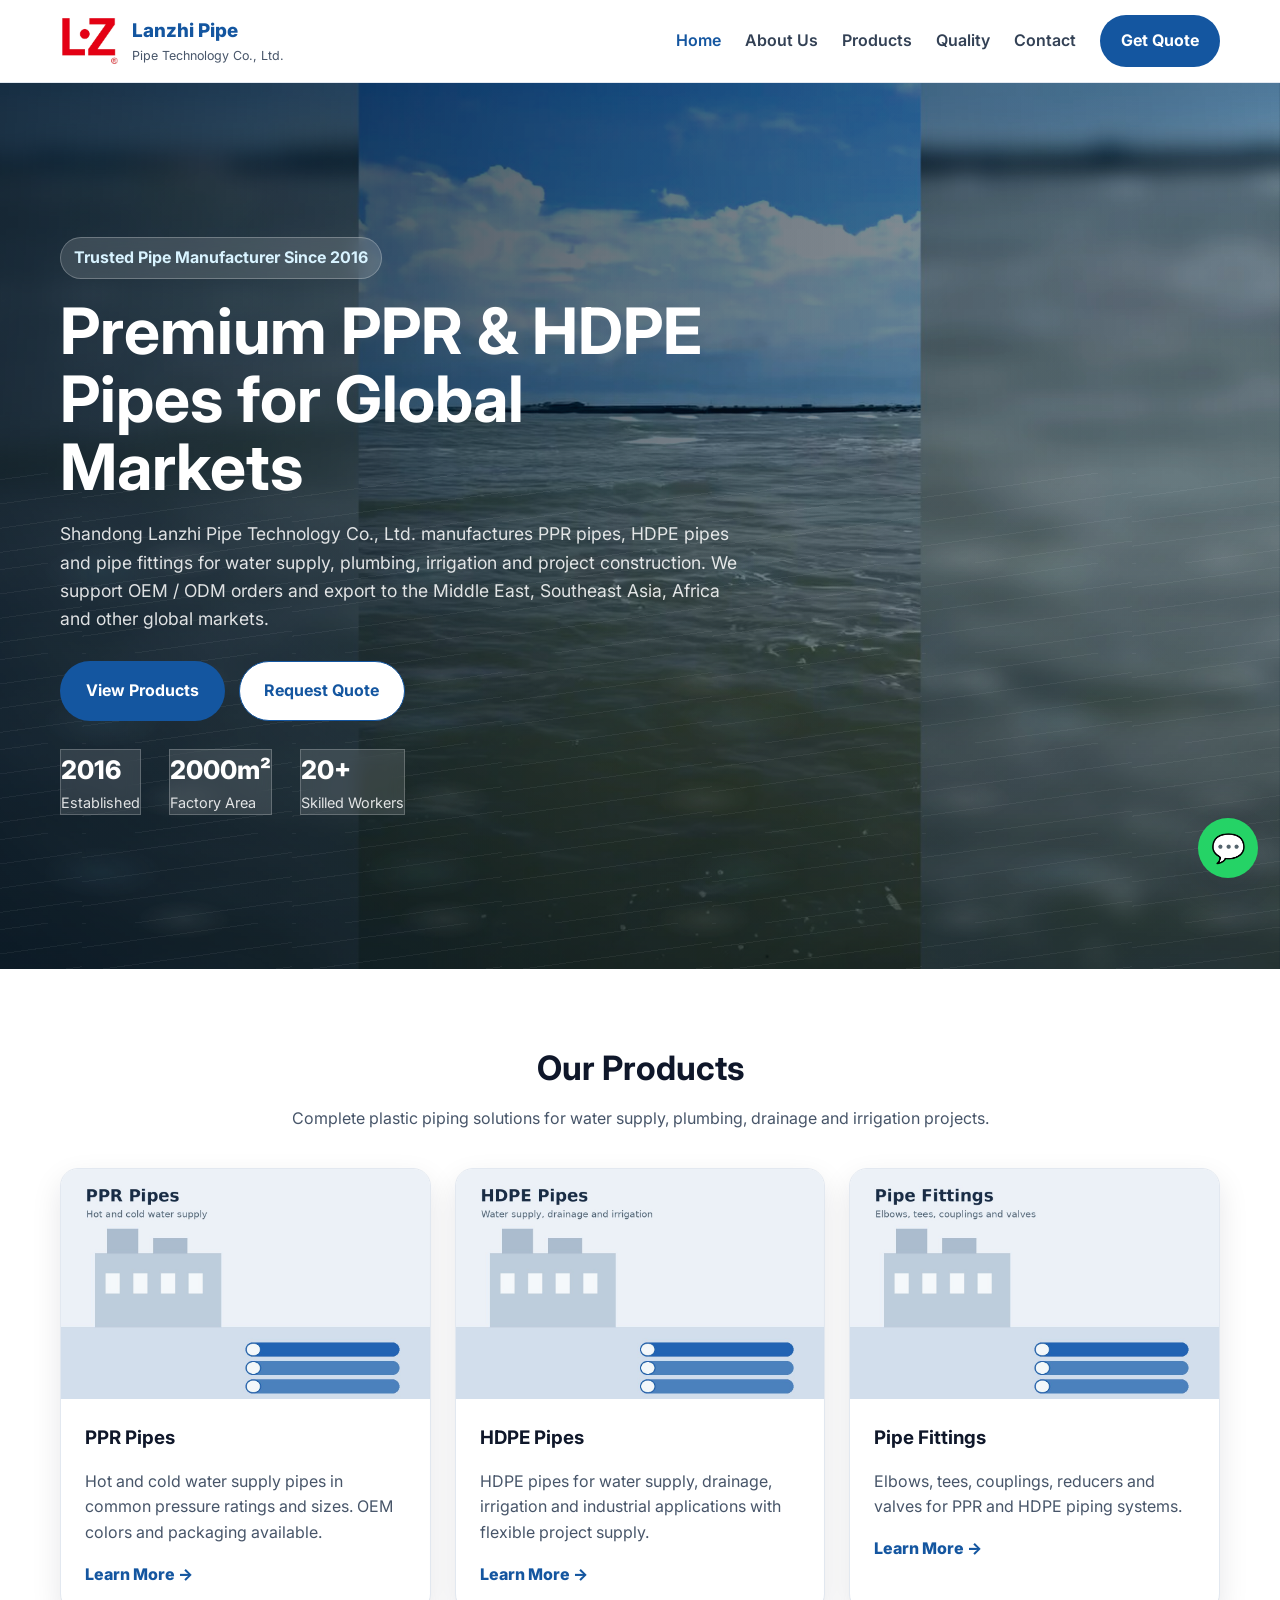
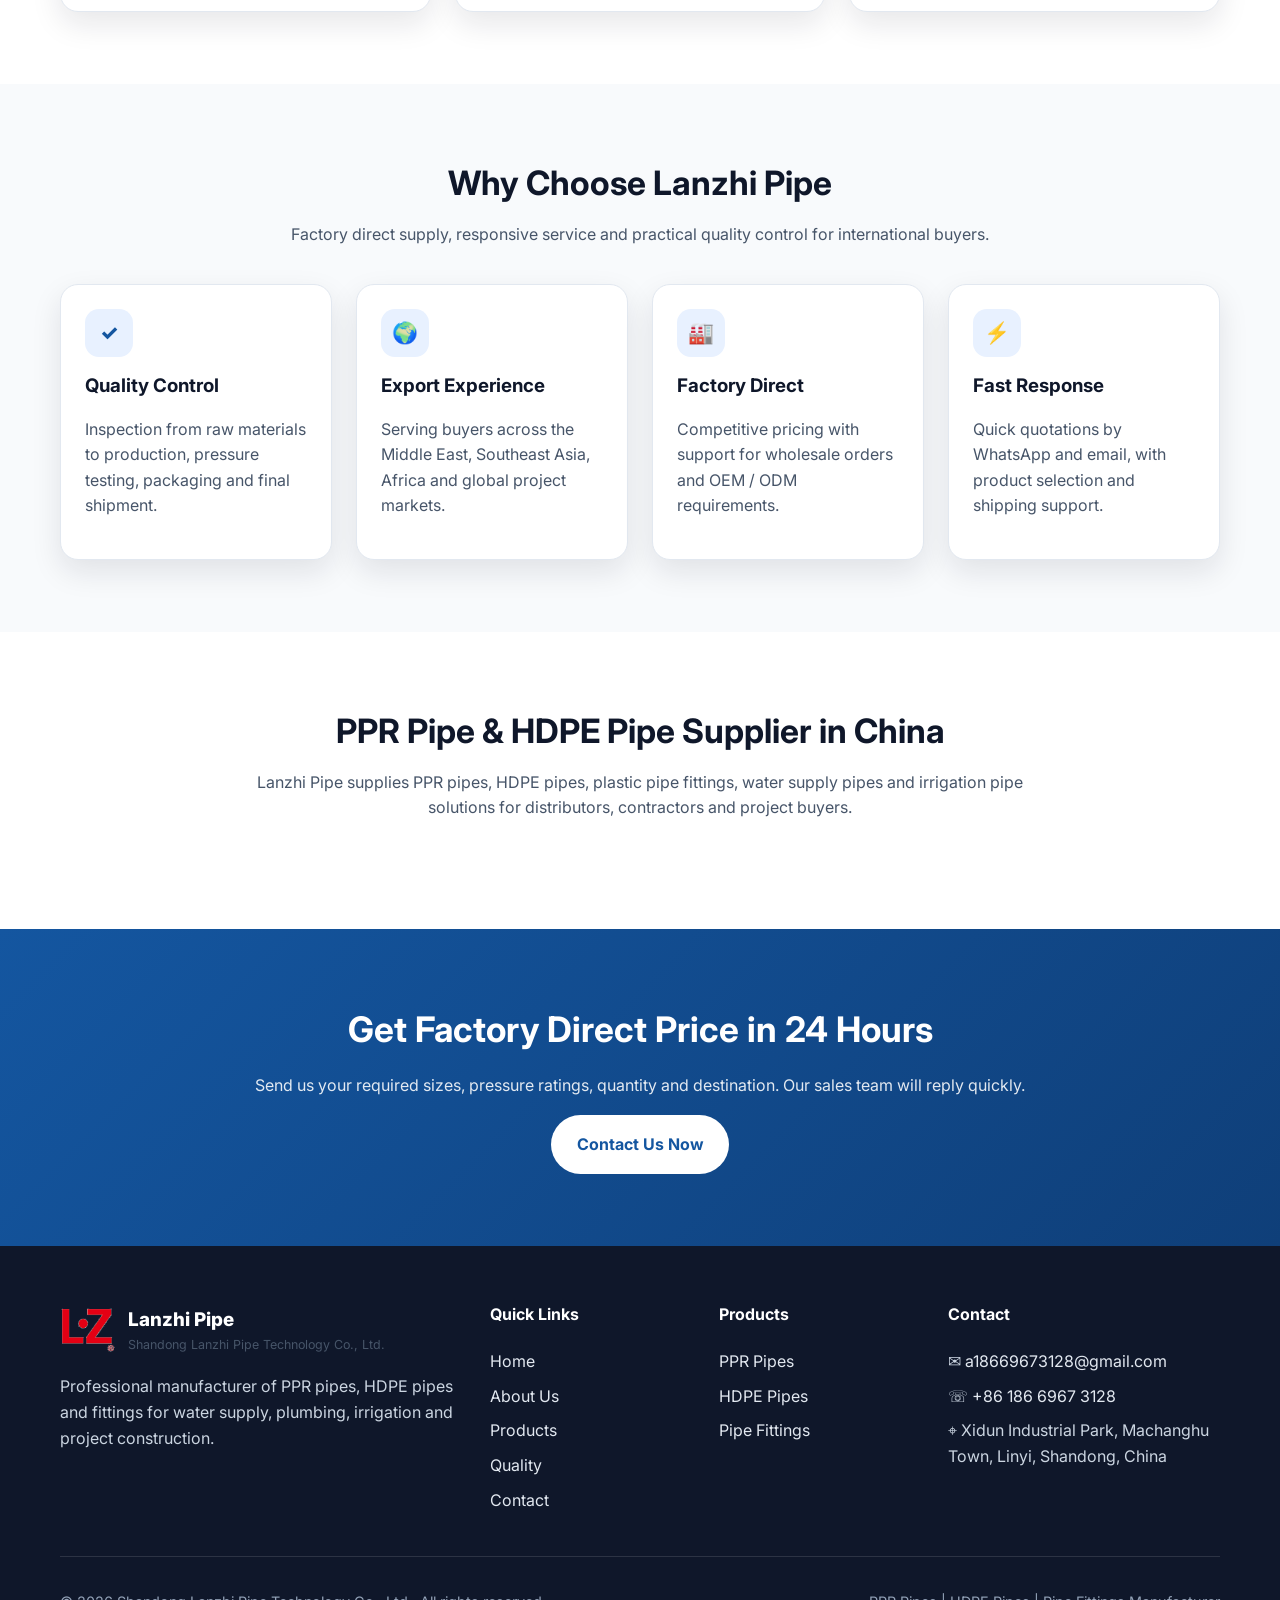
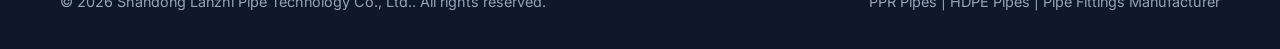
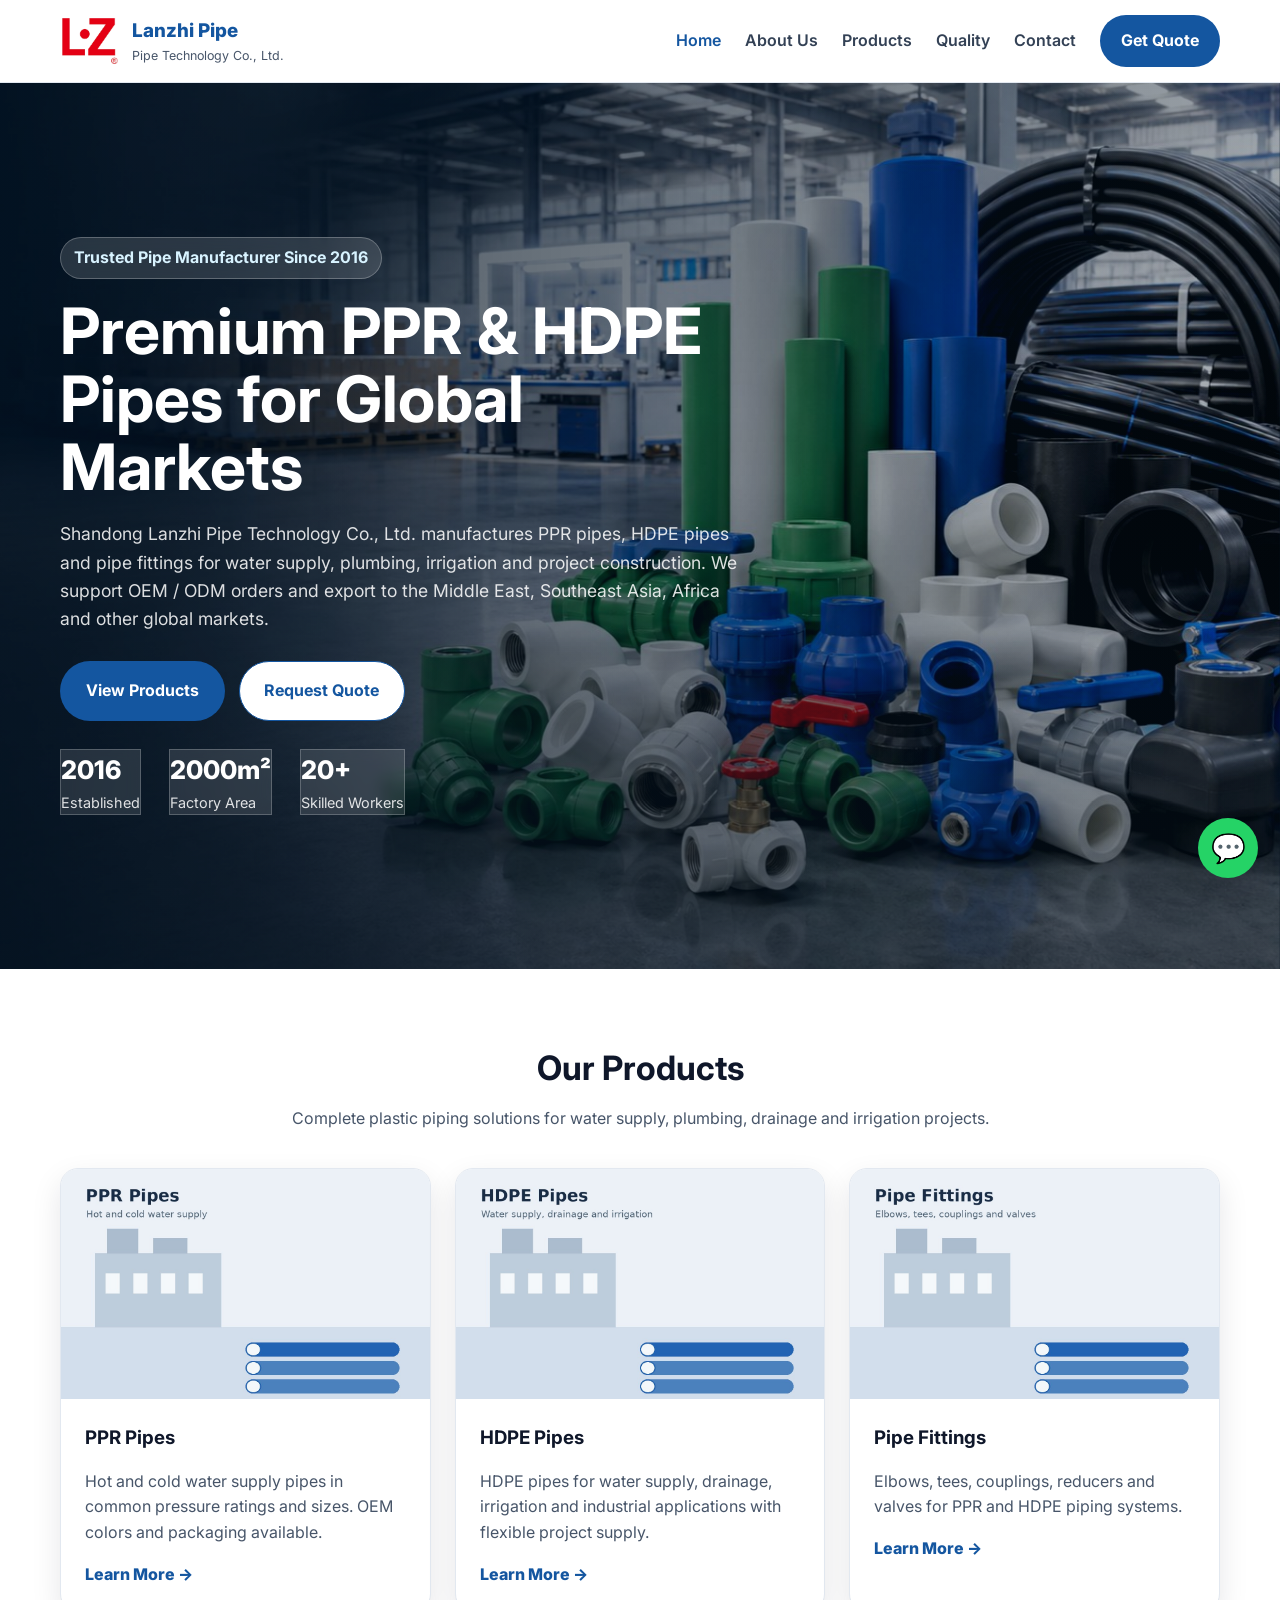
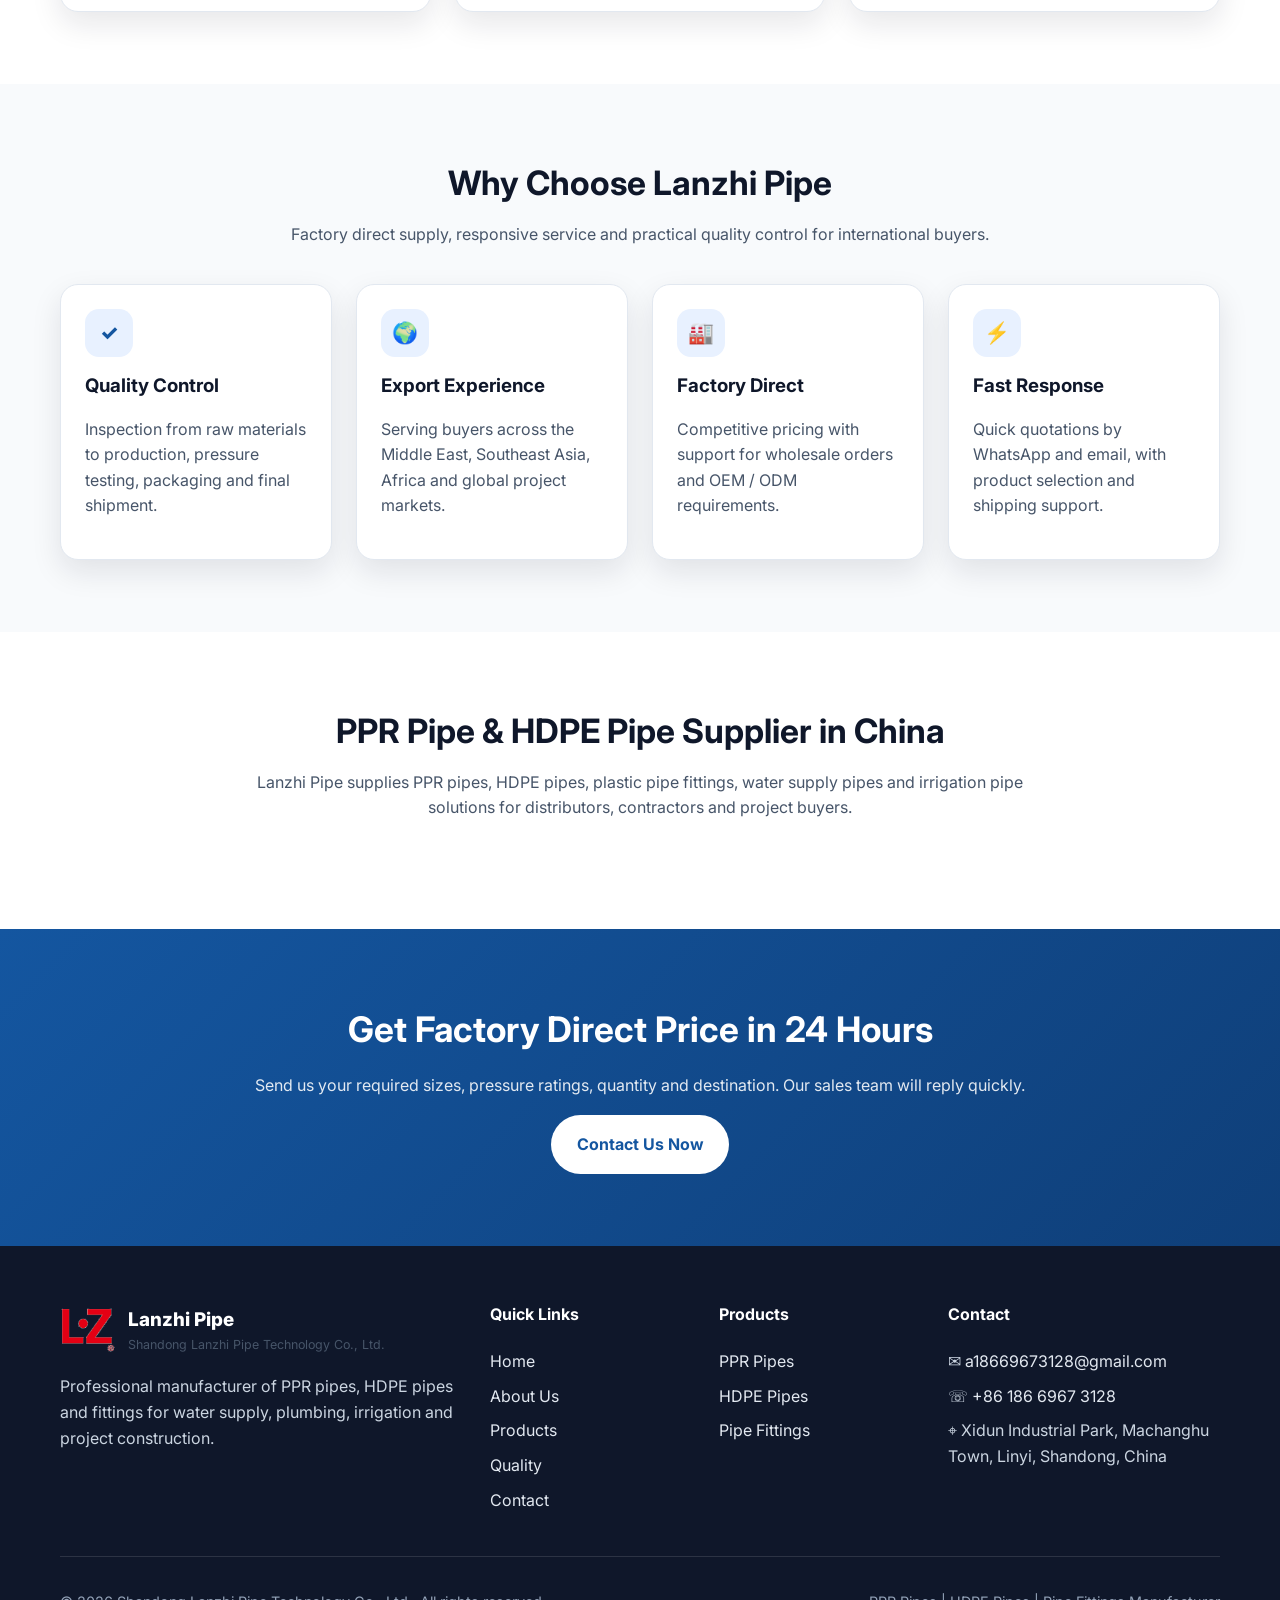
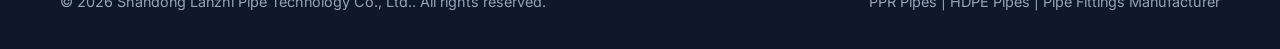
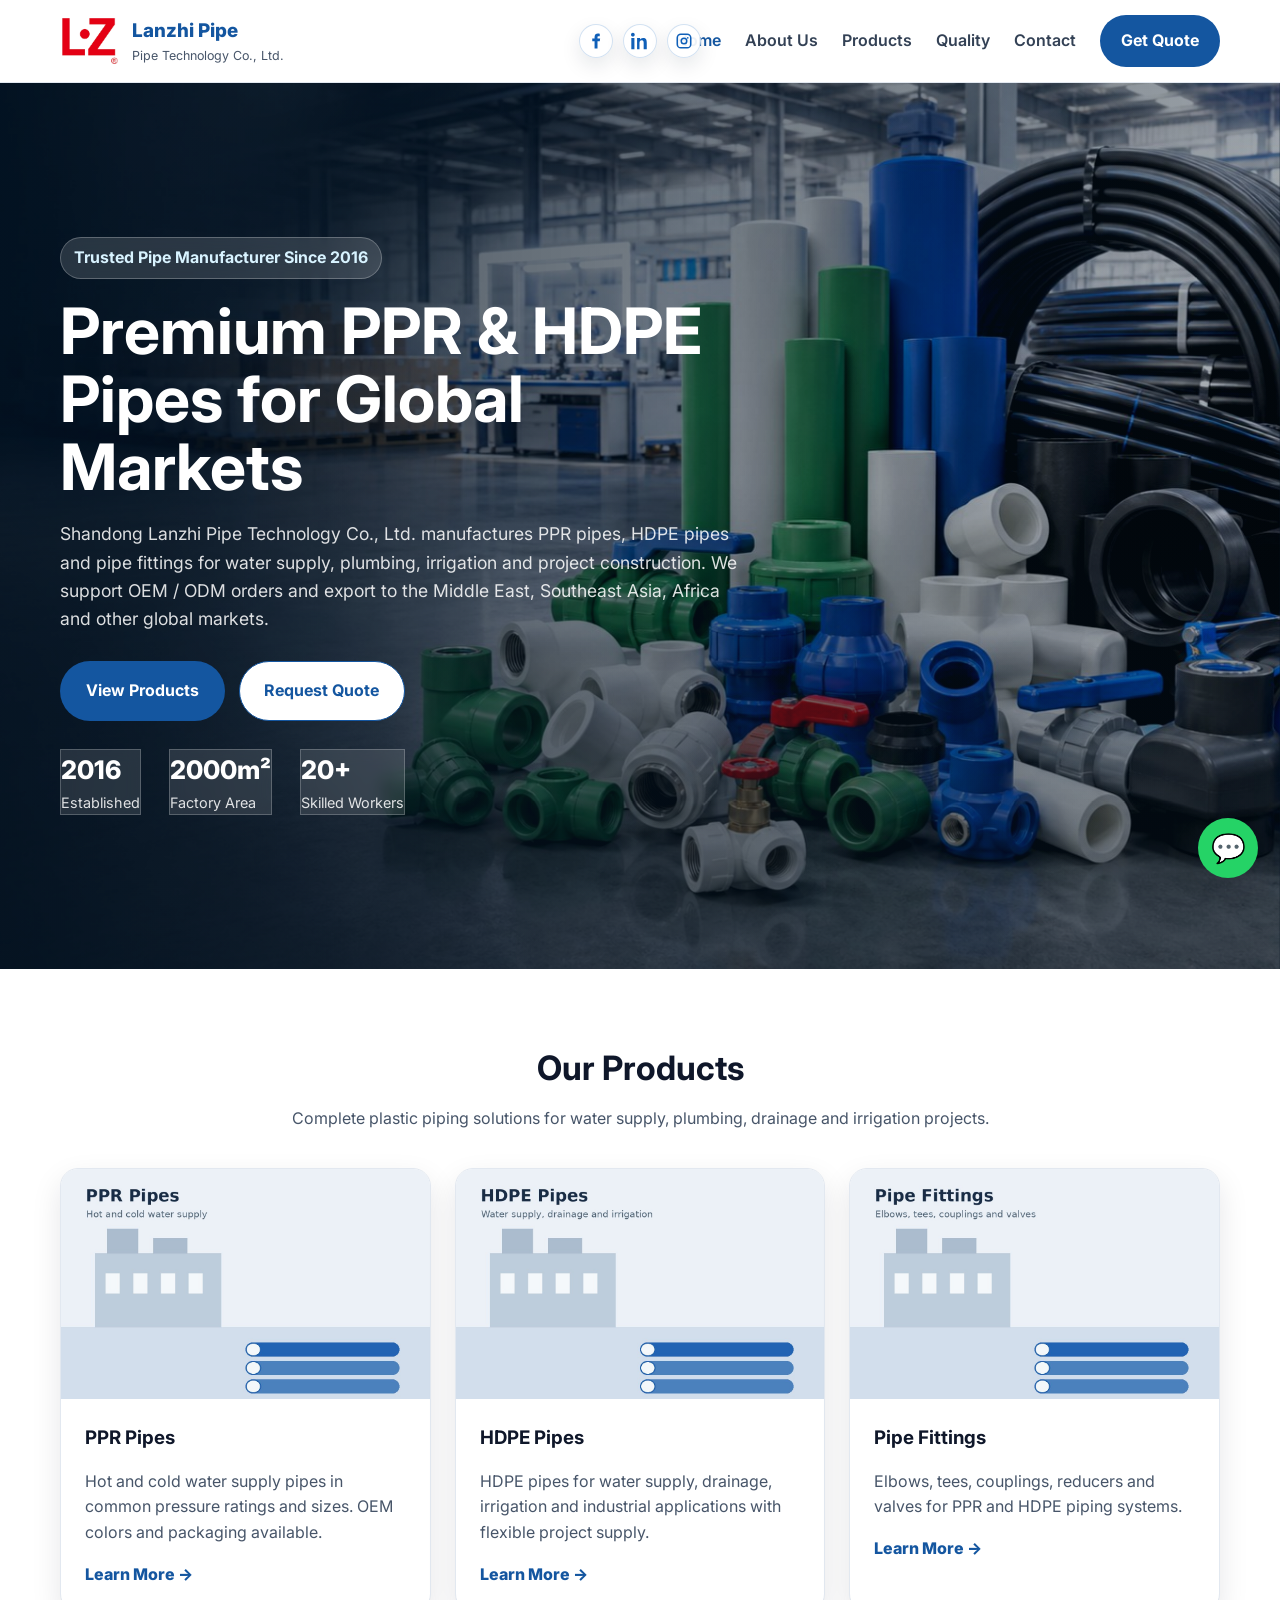
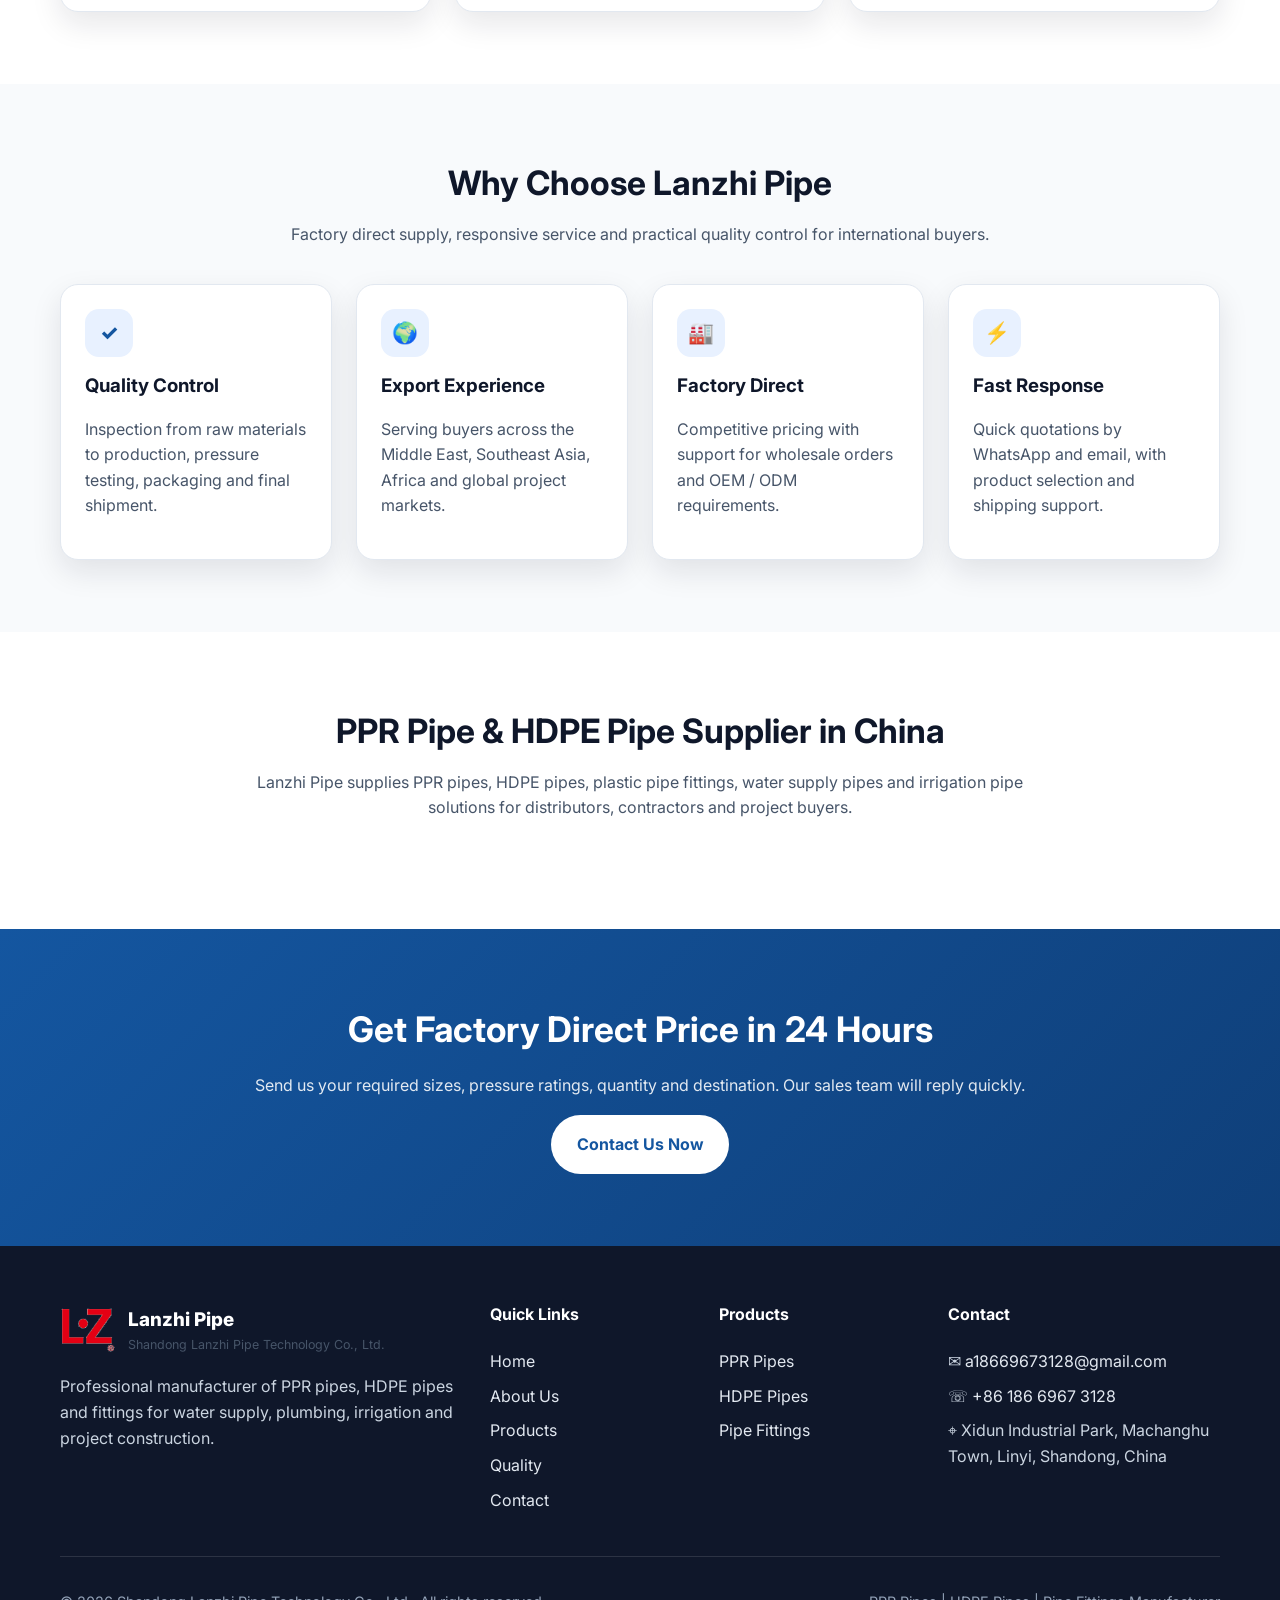
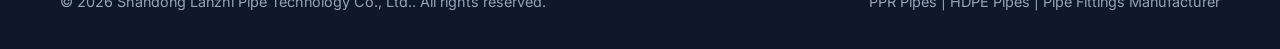
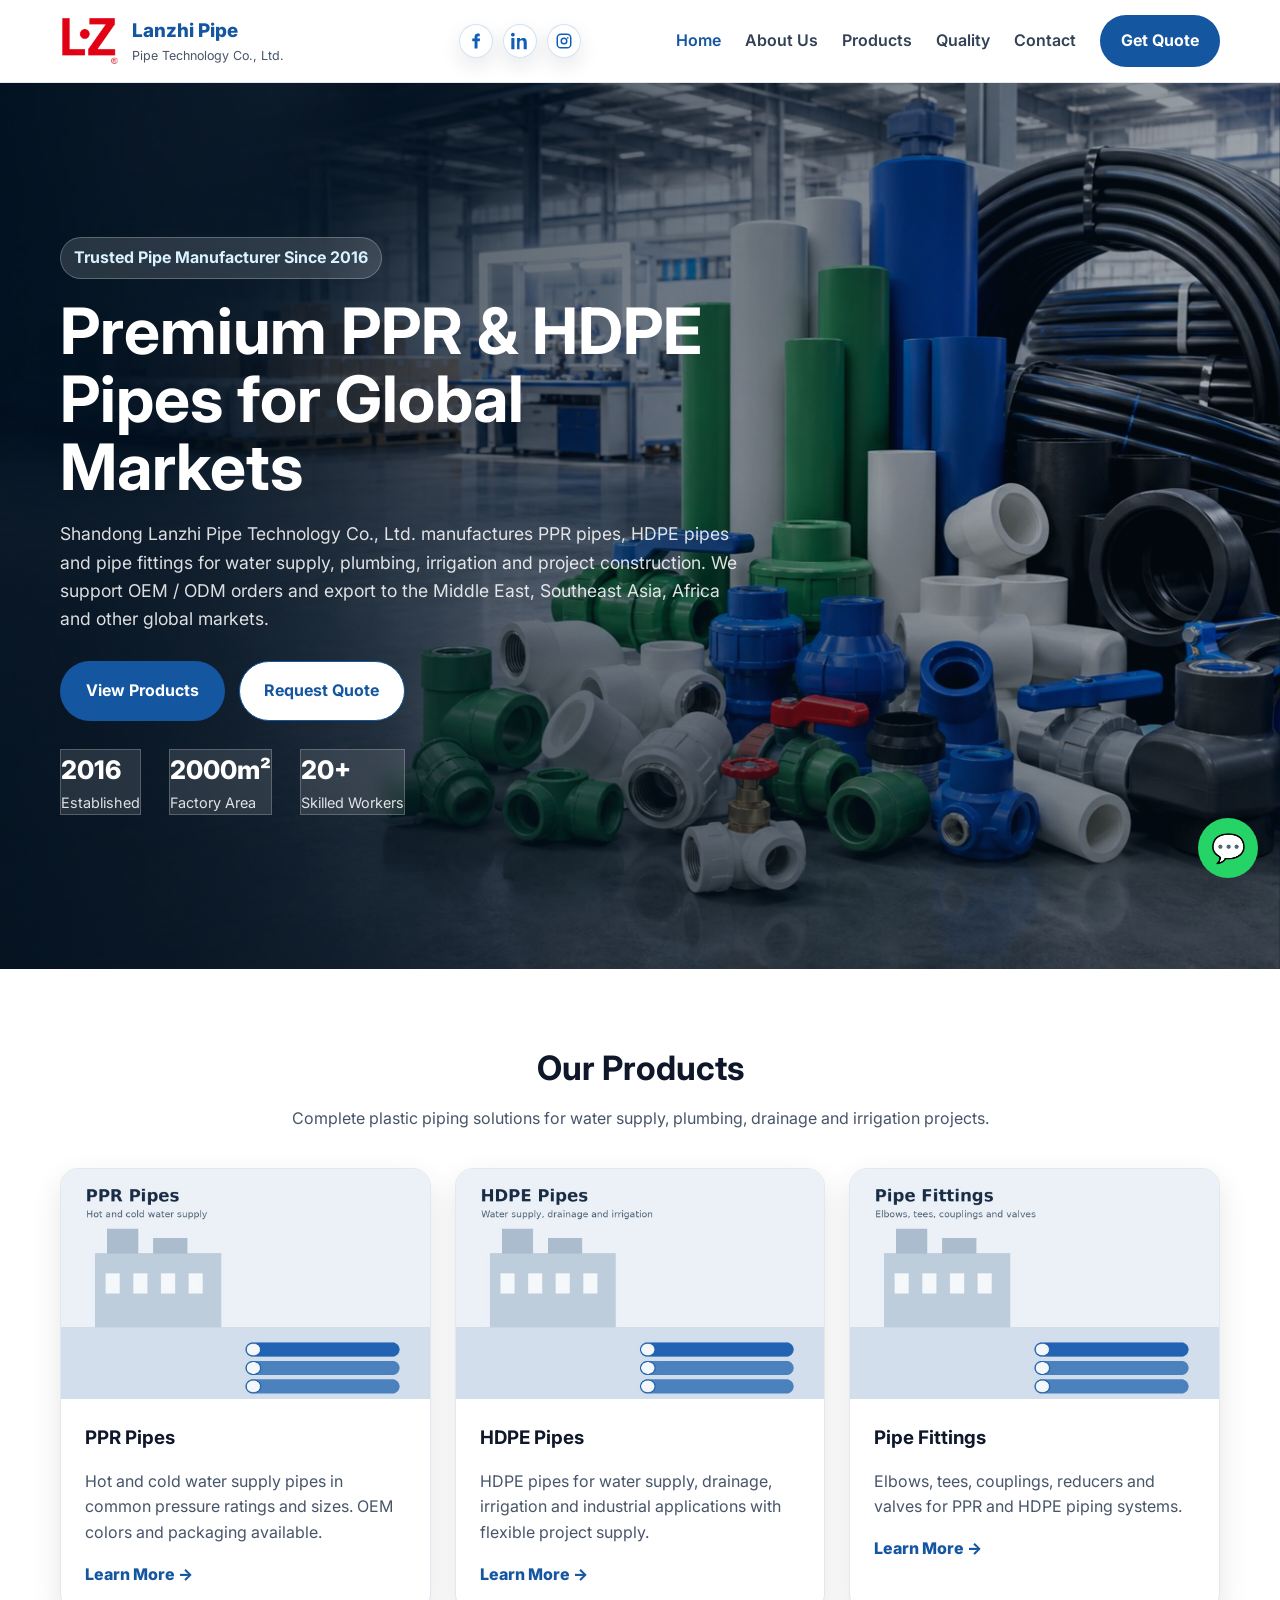
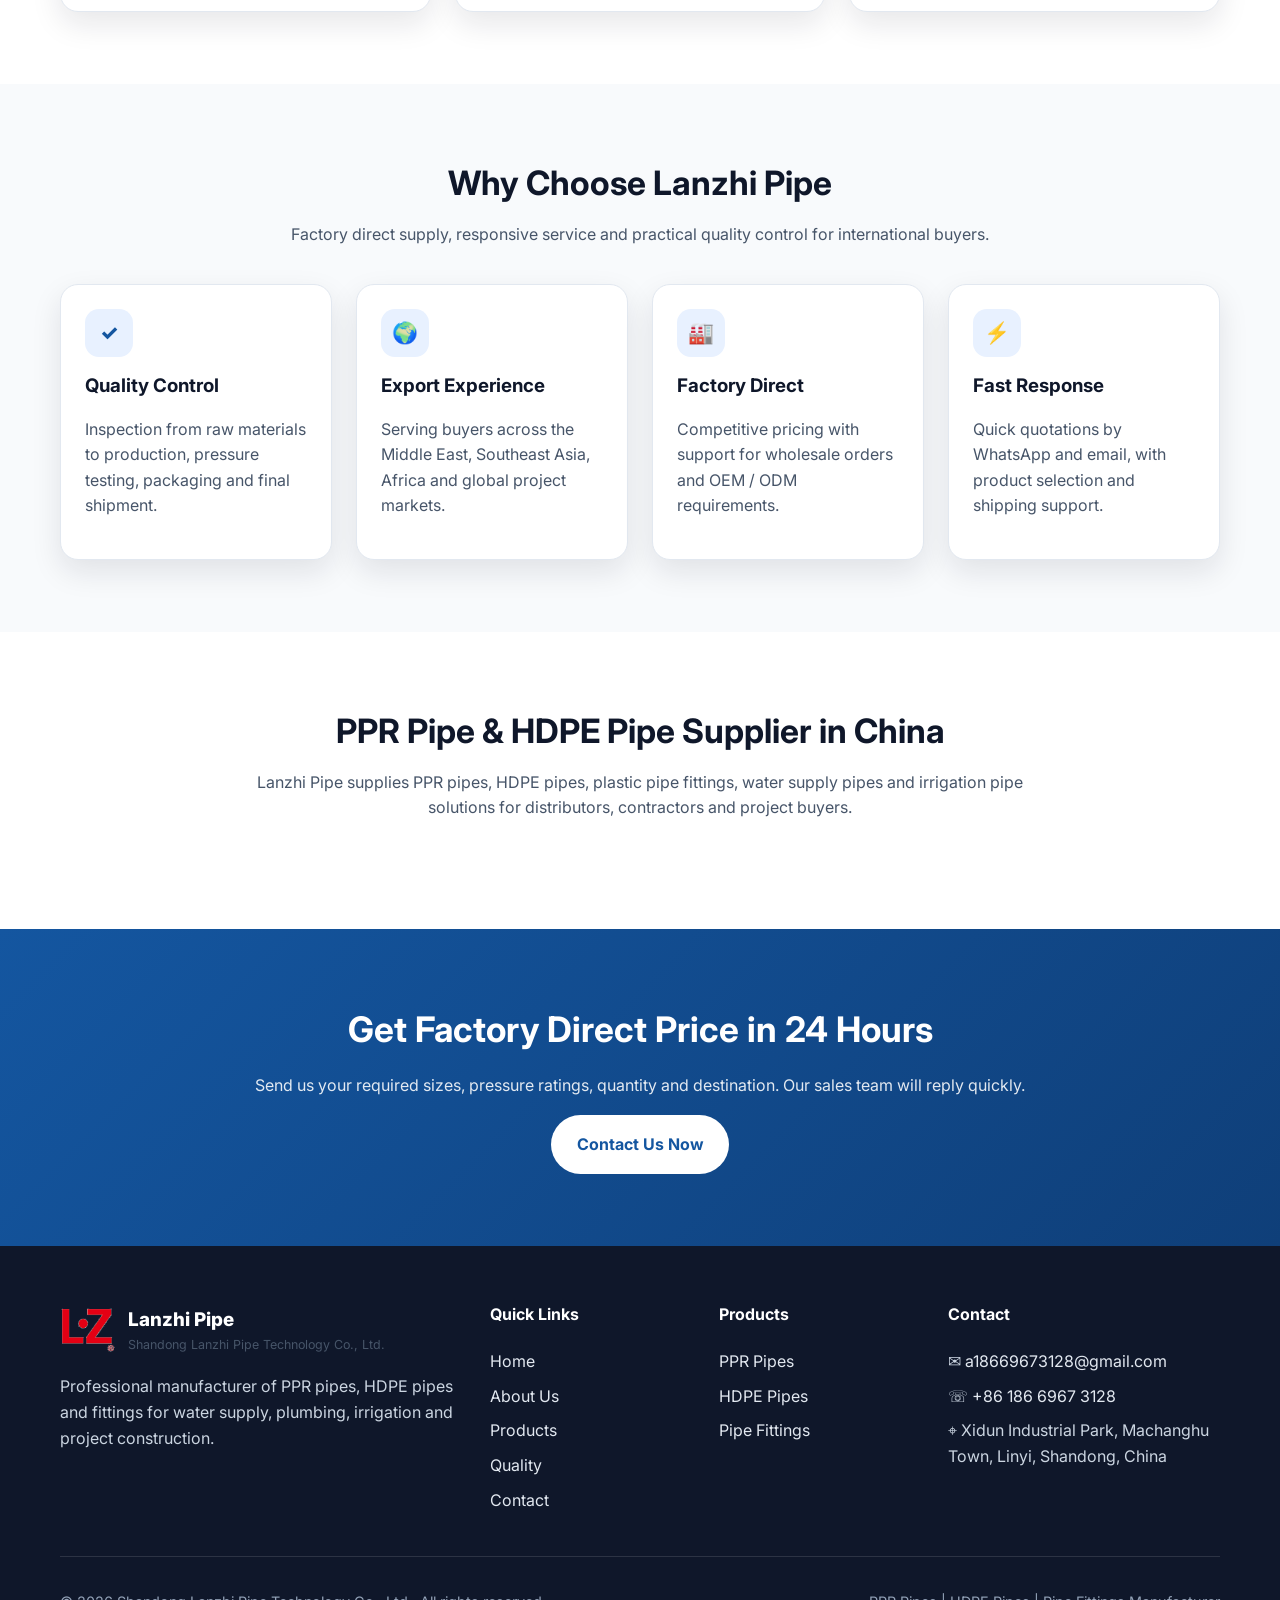
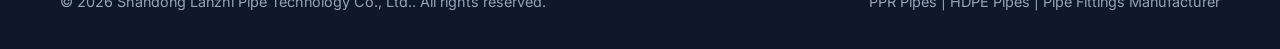
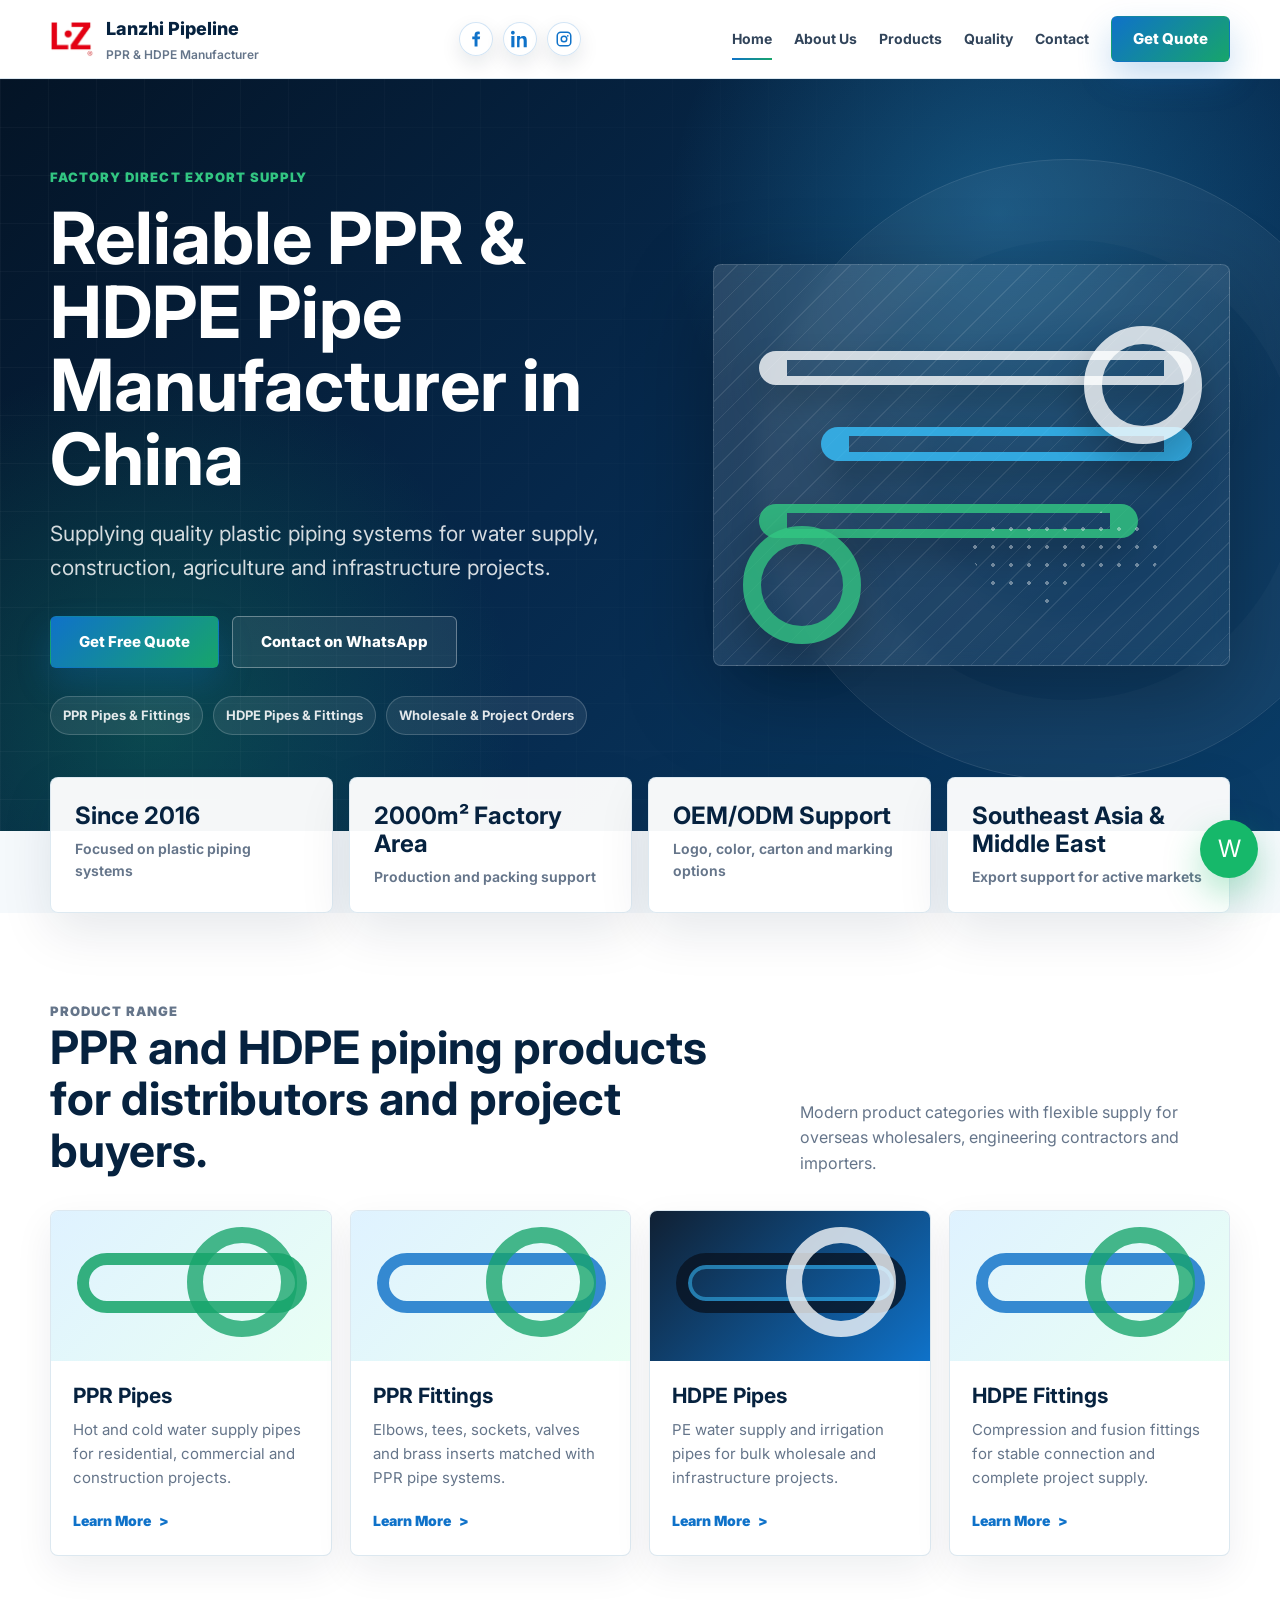
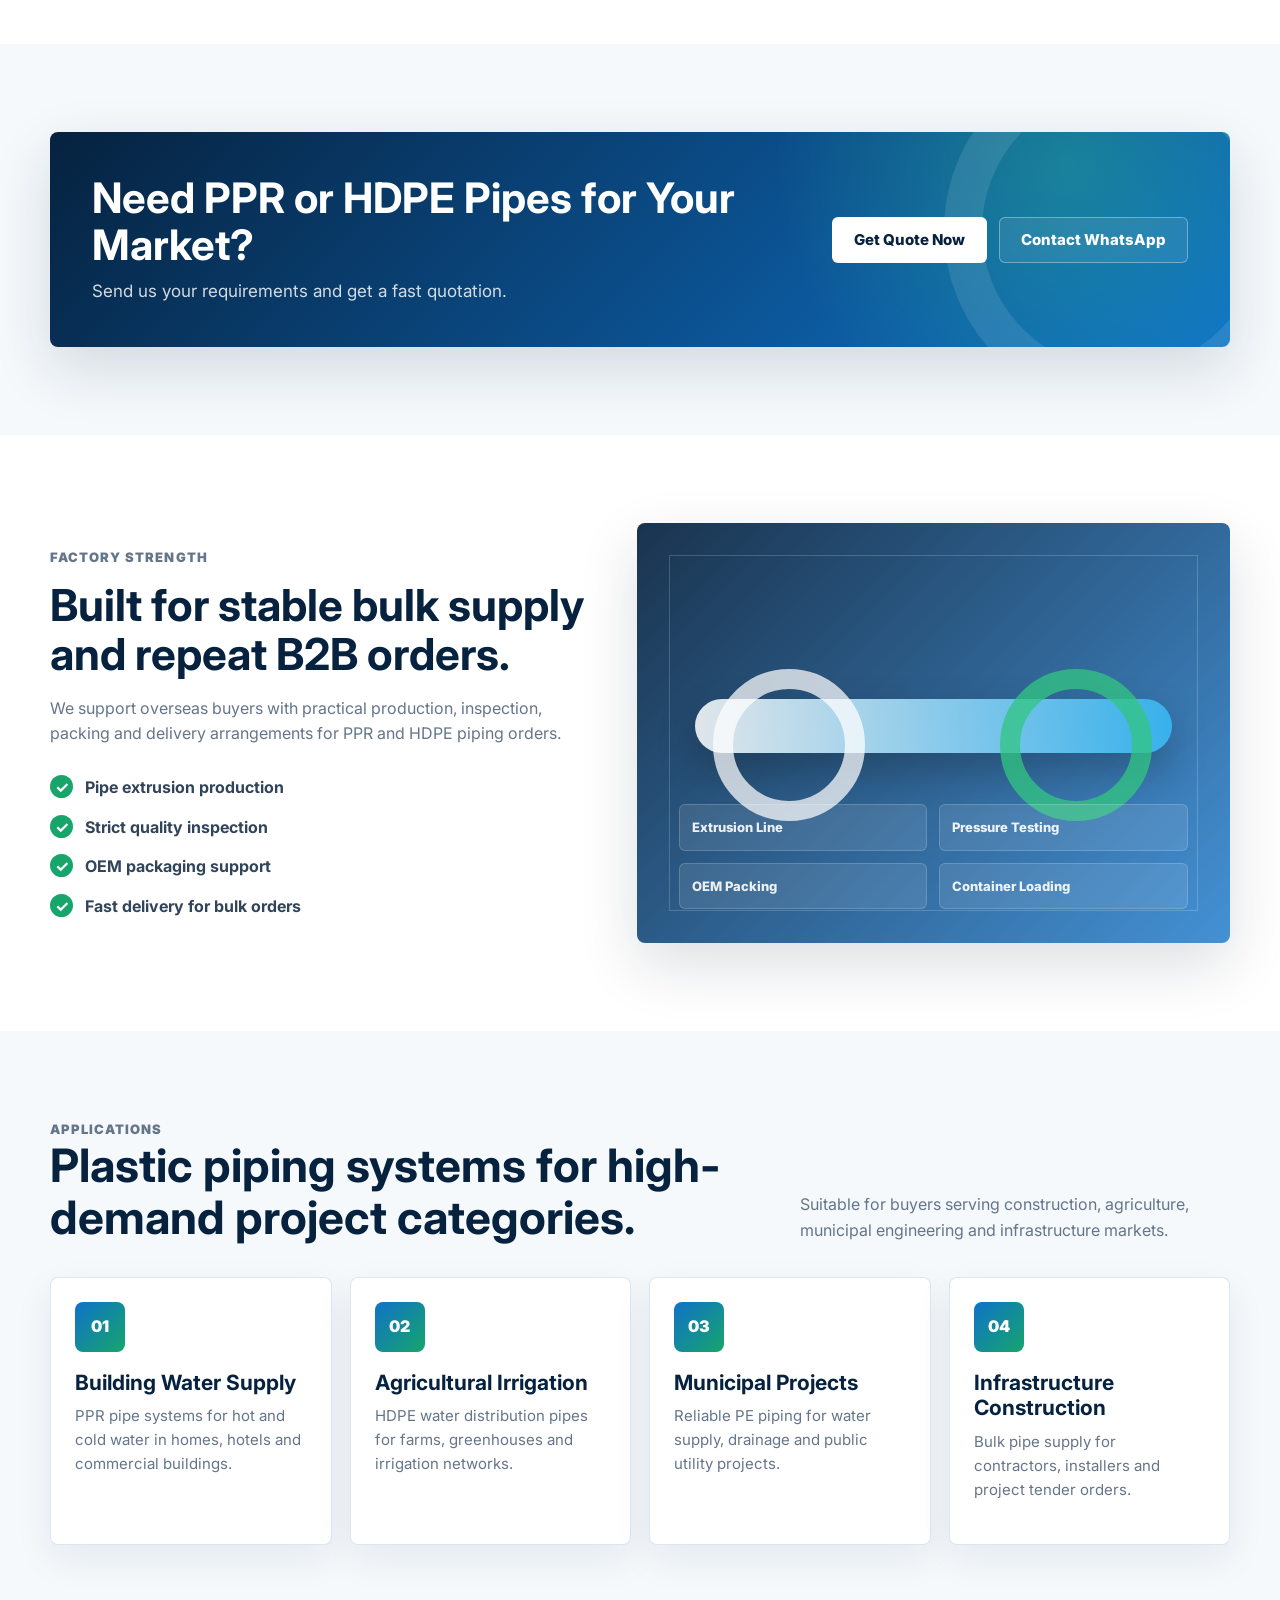
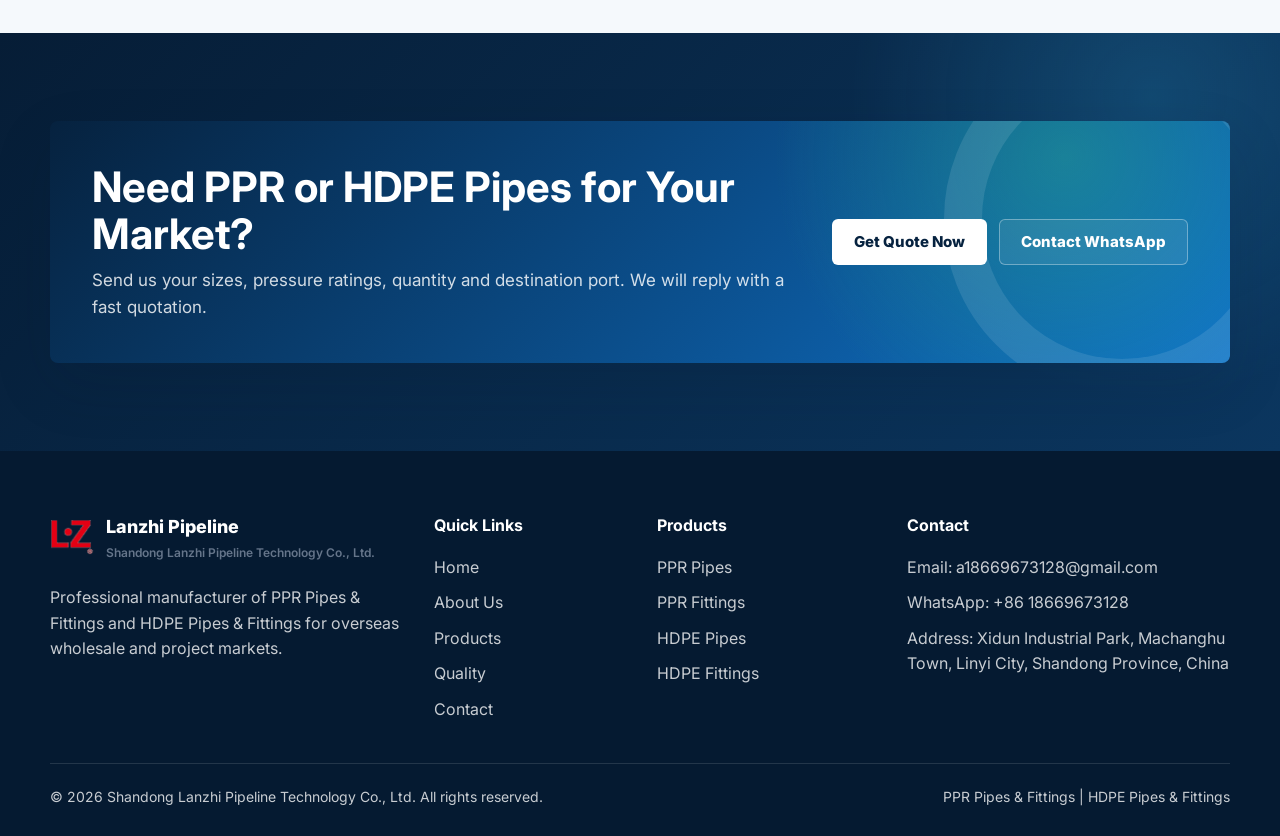
